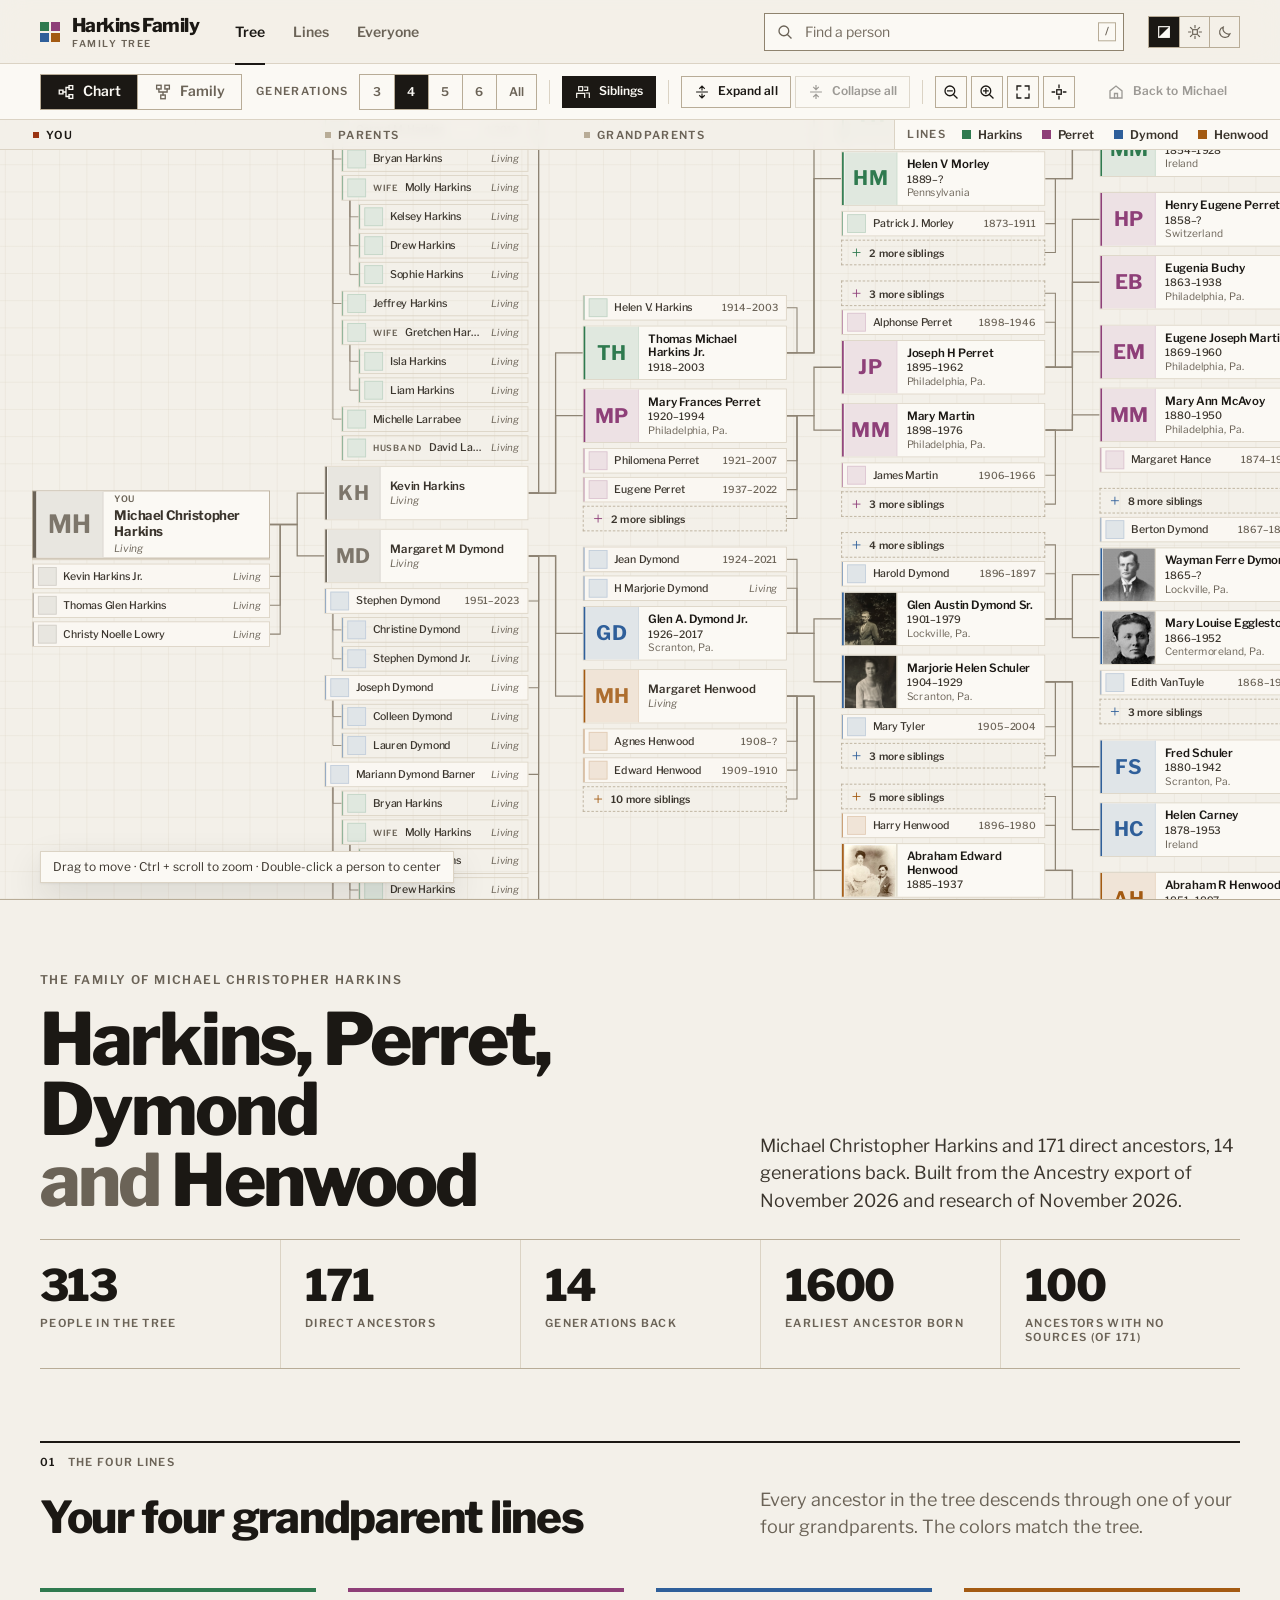
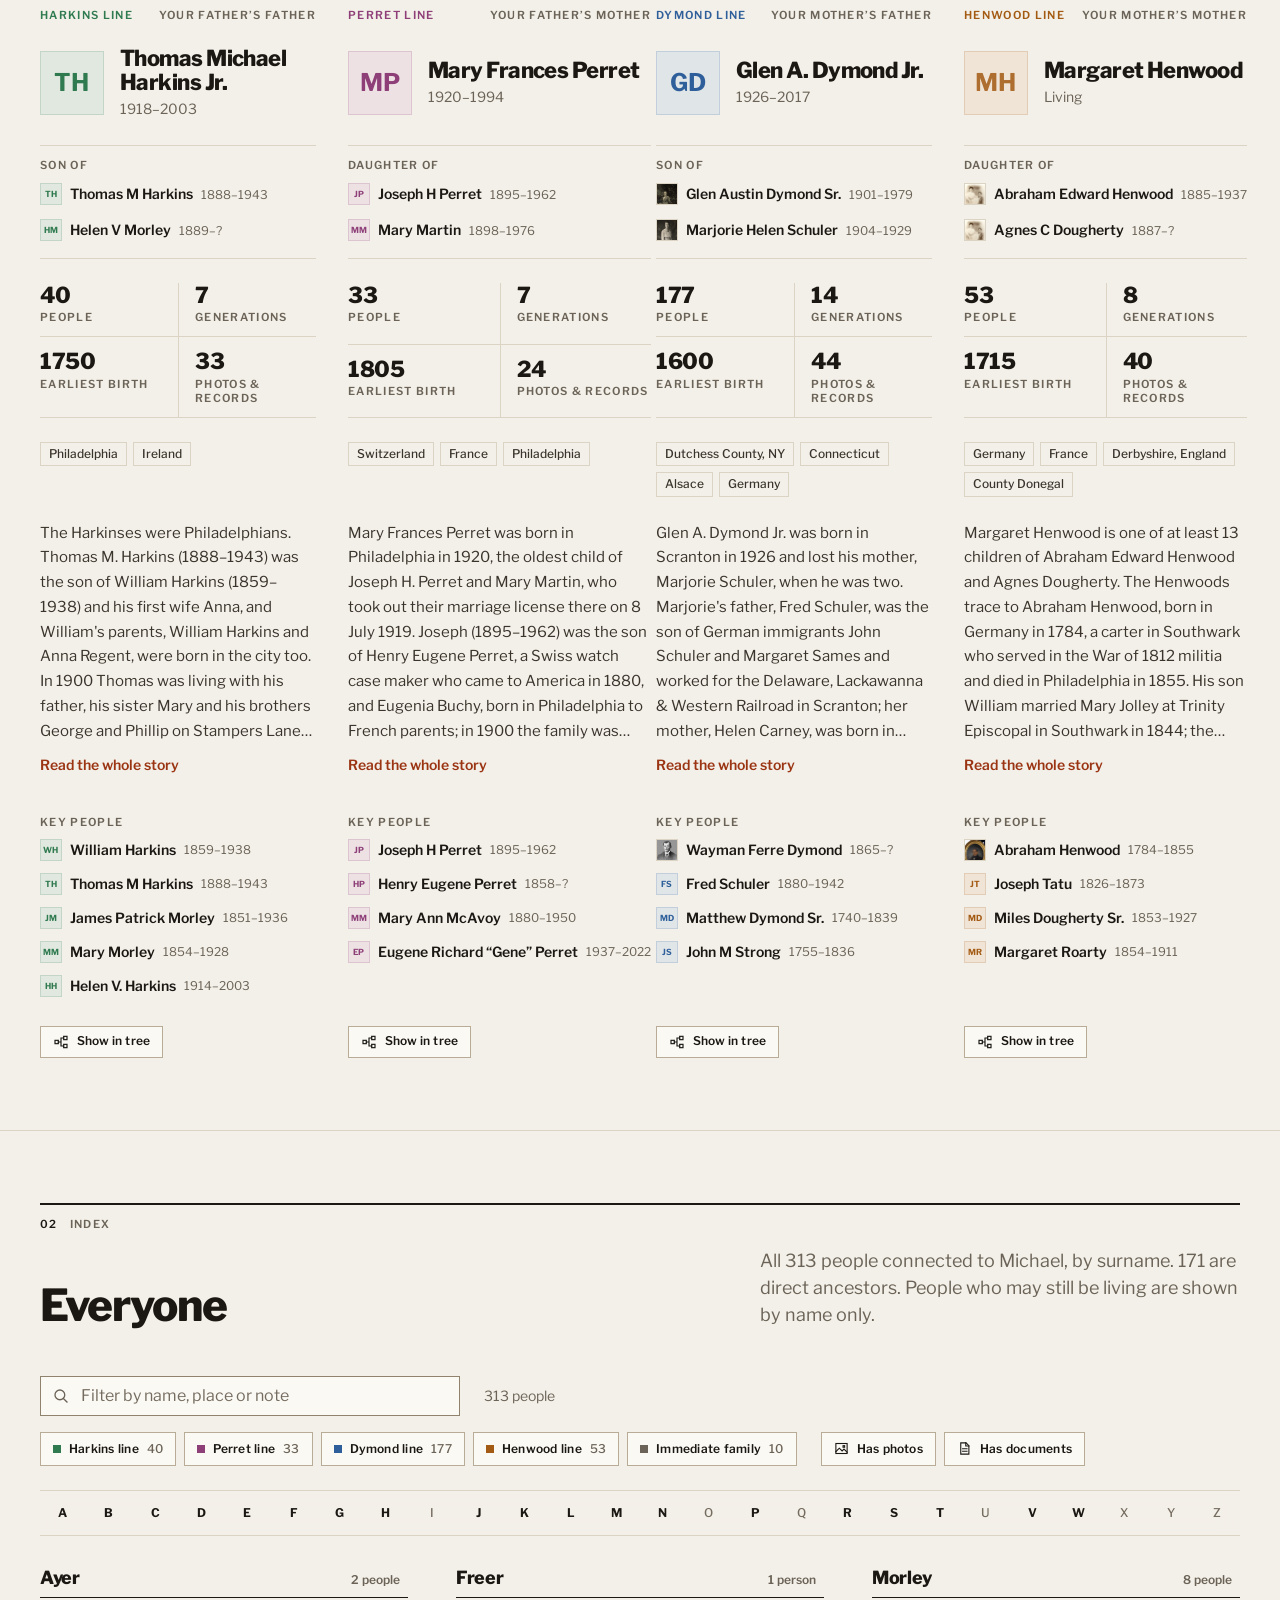
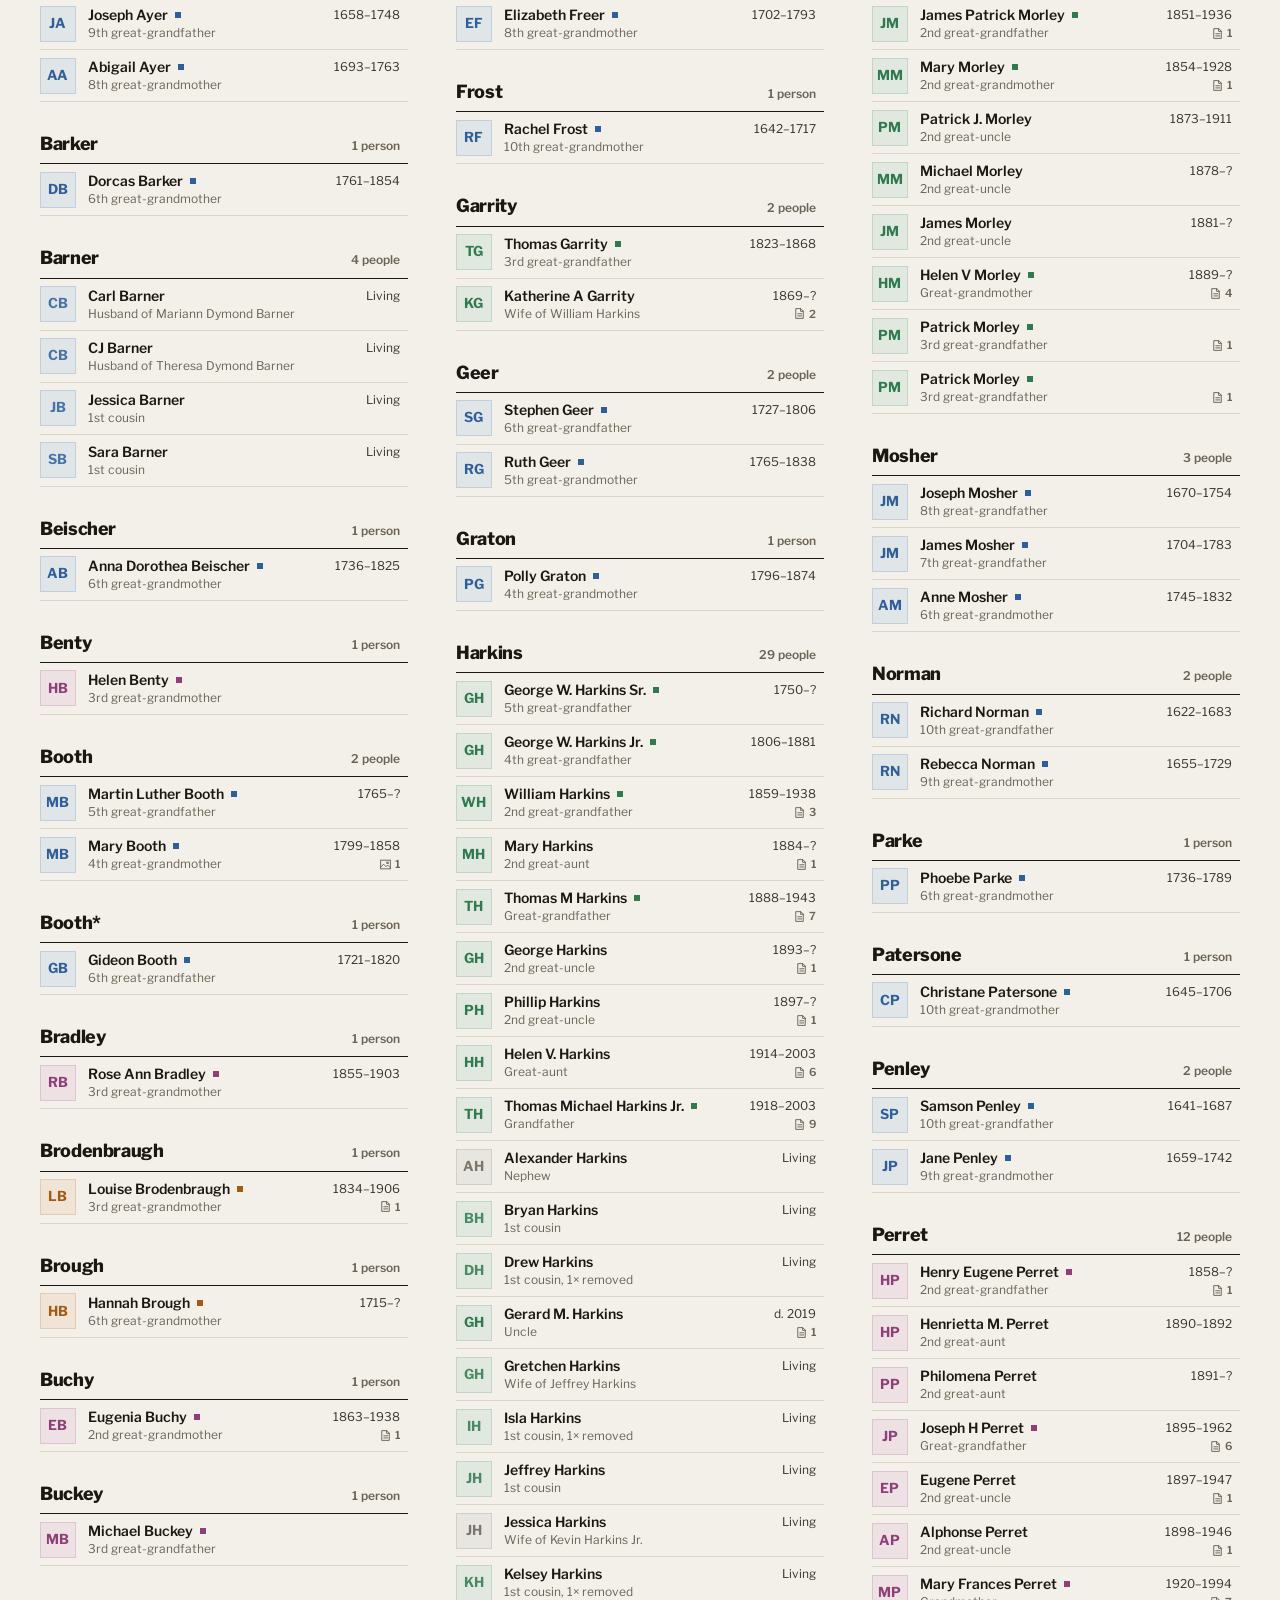
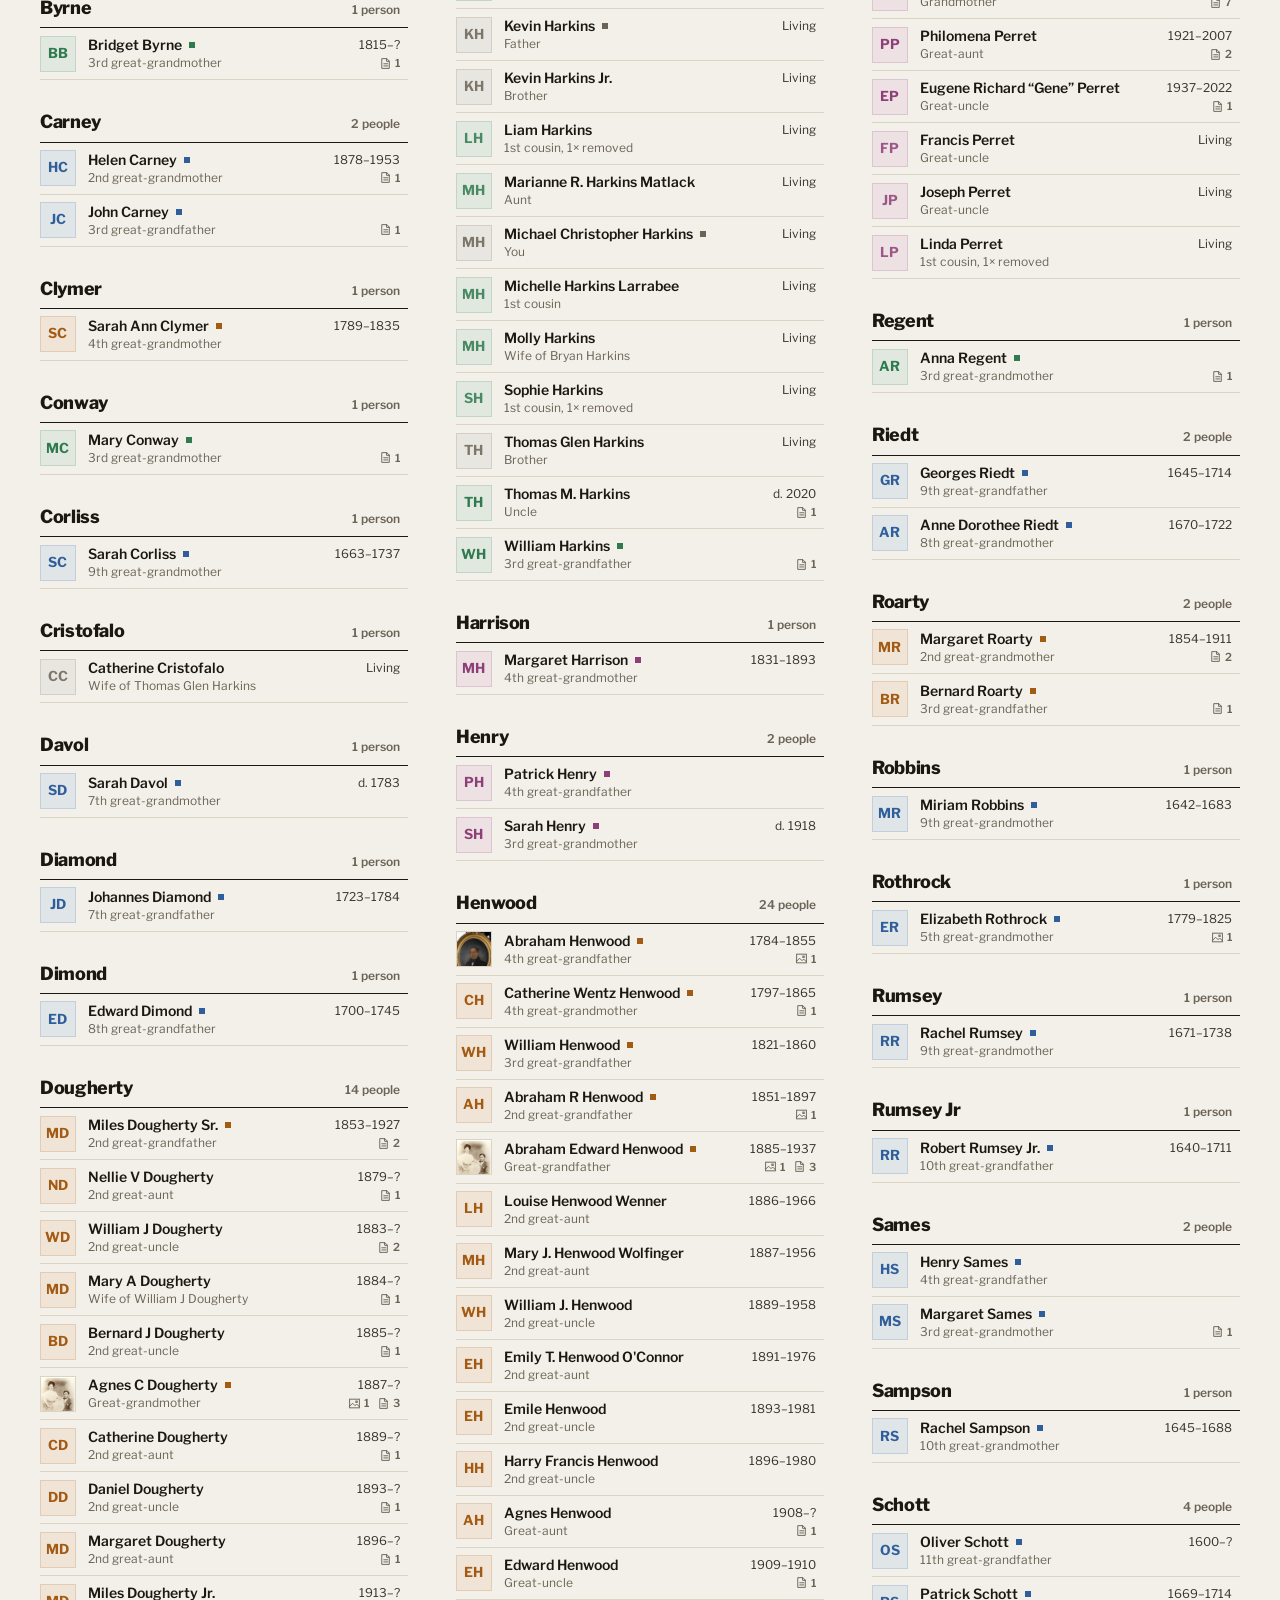
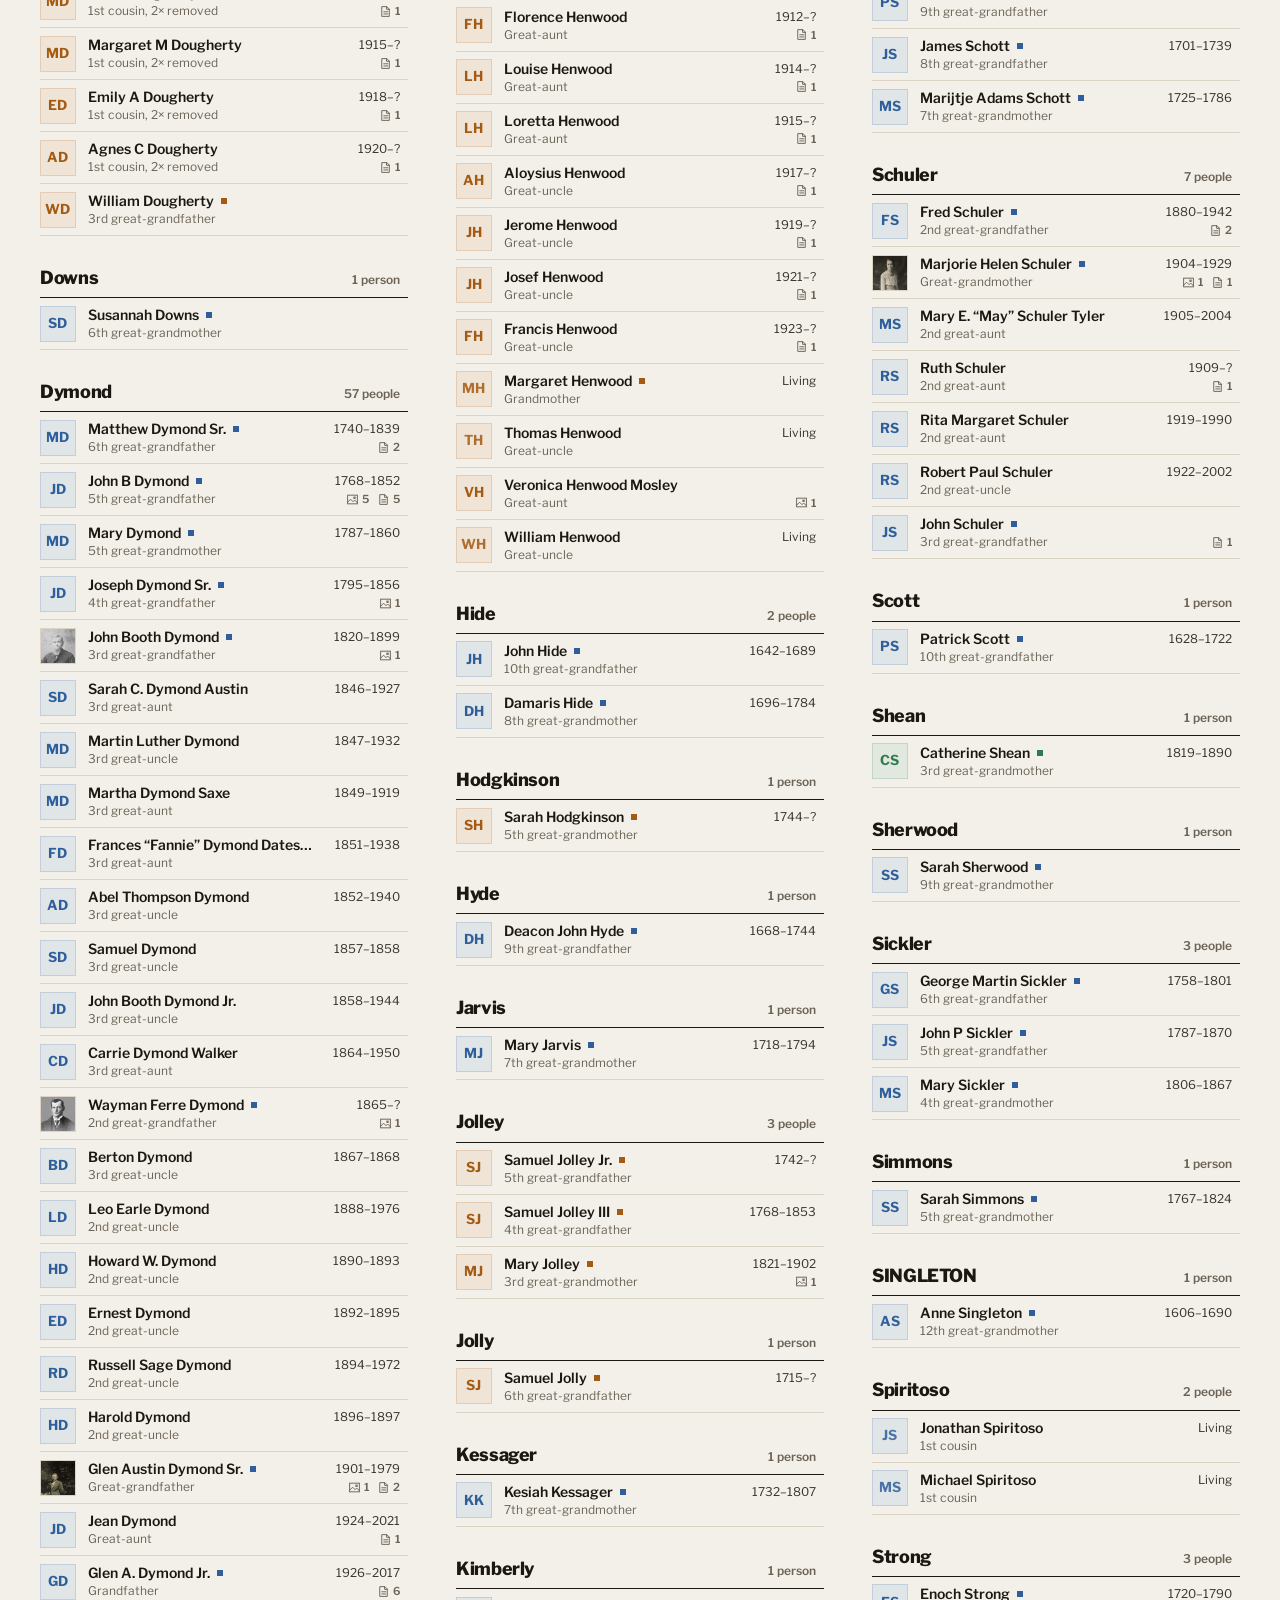
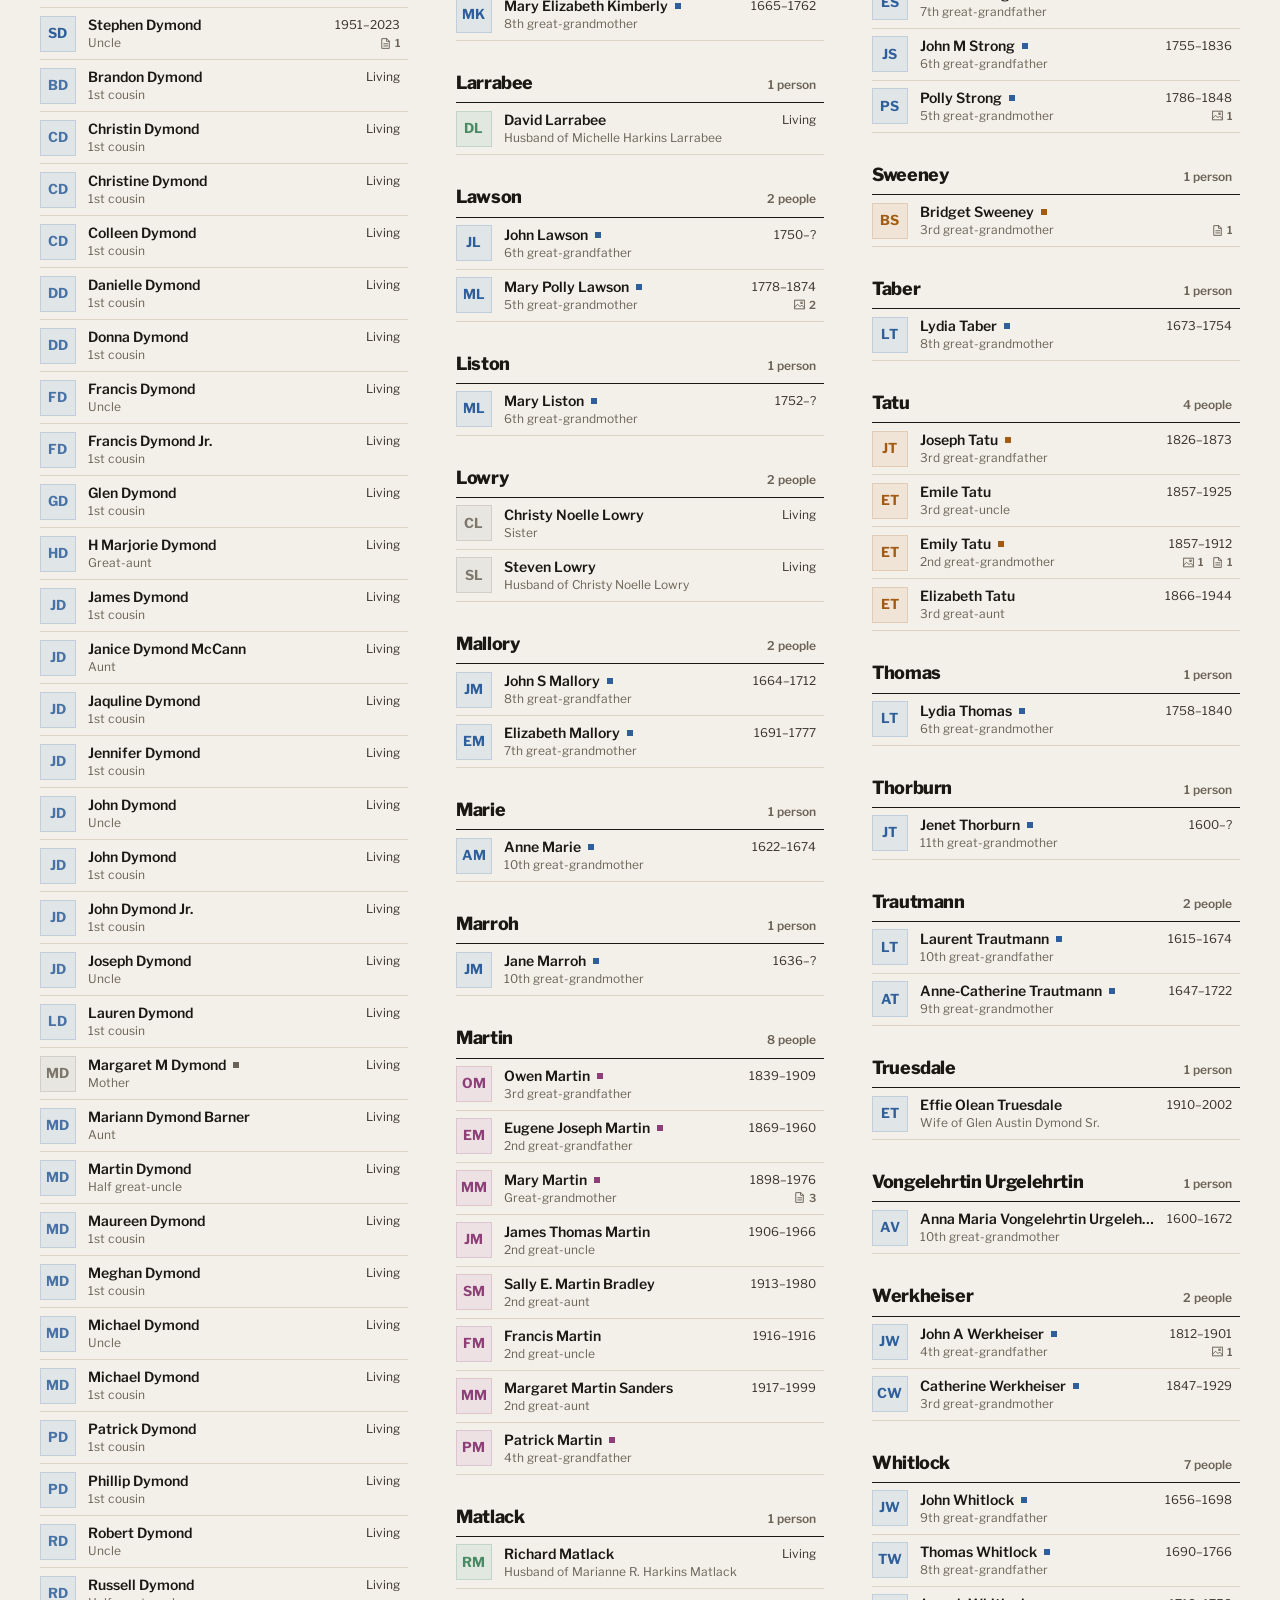
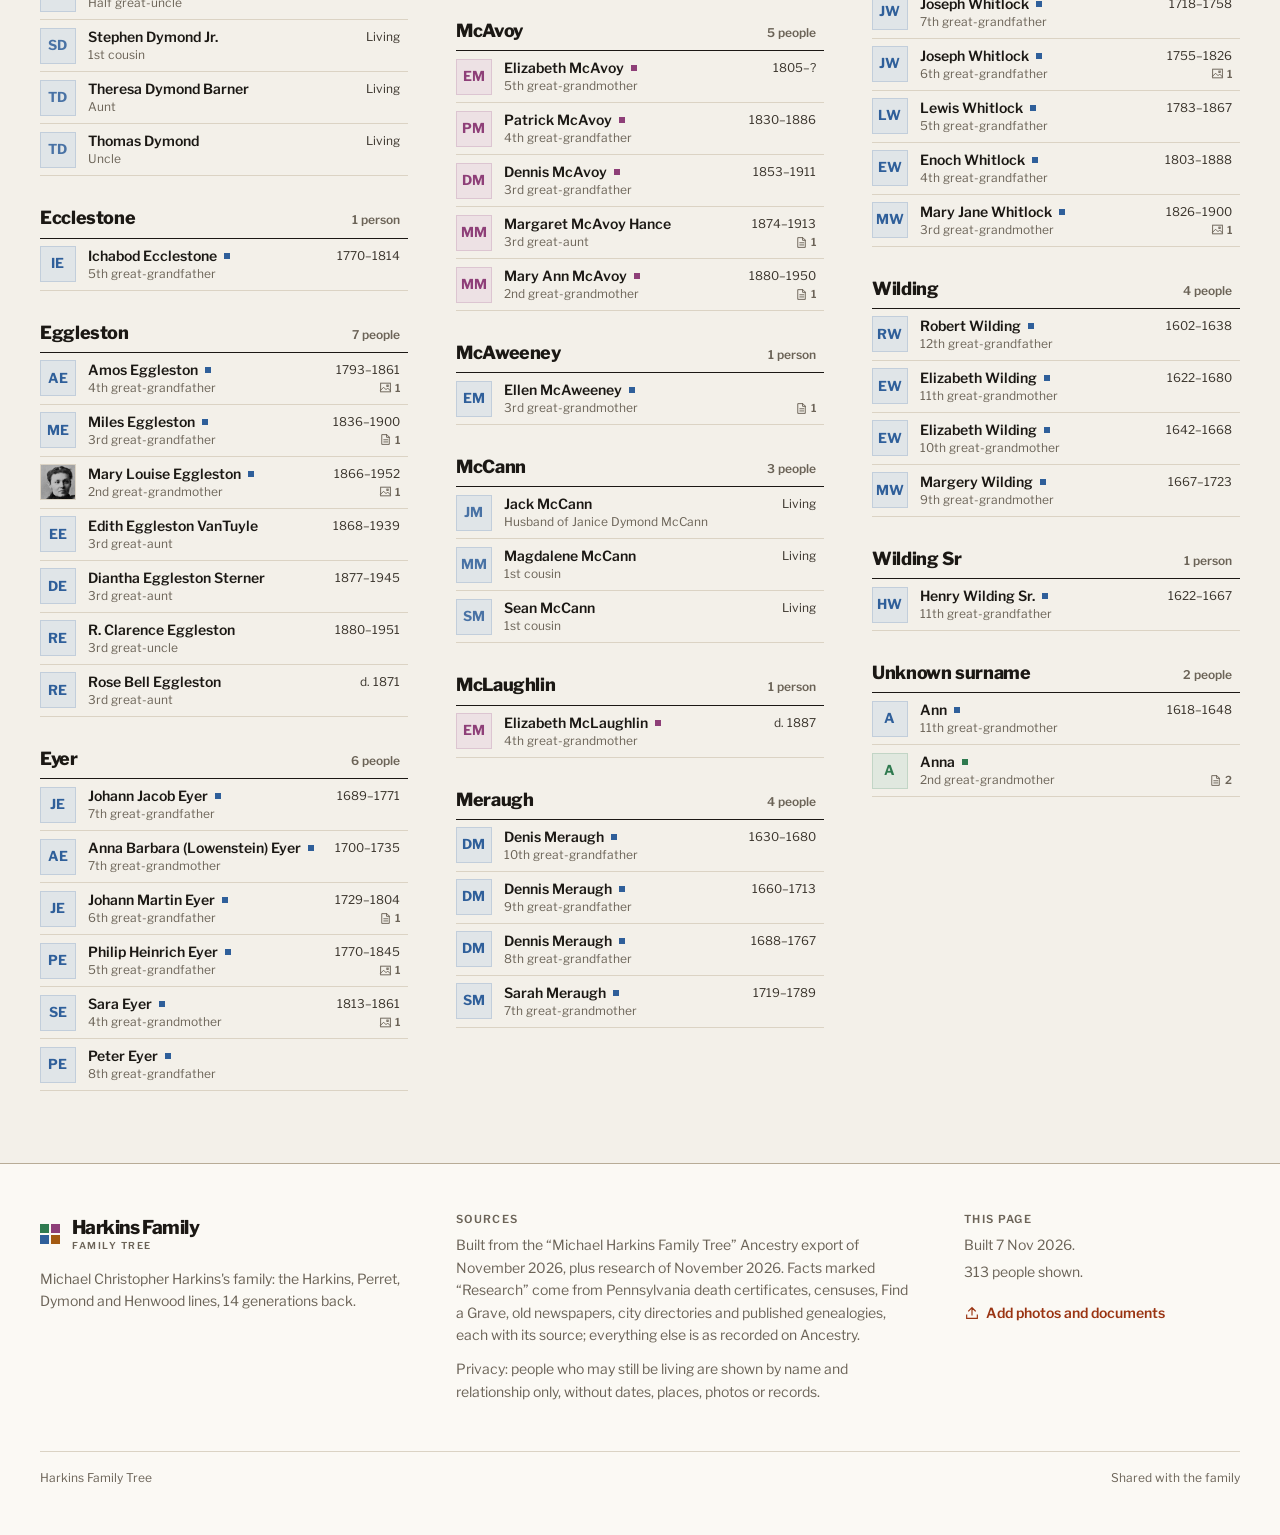
==== docs/index.html @ e28df127 "Call Glen A. Dymond "Jr." rather than "Junior" Mike asked for it; the Ancestry export has "Glen A. D" ====
<!doctype html>
<html lang="en">
<head>
<meta charset="utf-8">
<meta name="viewport" content="width=device-width, initial-scale=1, viewport-fit=cover">
<meta name="robots" content="noindex">
<title>Harkins Family Tree</title>
<meta name="description" content="The Harkins family tree: Michael Christopher Harkins's four grandparent lines, Harkins, Perret, Dymond and Henwood, with photos, records and sources.">
<meta name="theme-color" content="#f3f0e9" media="(prefers-color-scheme: light)">
<meta name="theme-color" content="#11100e" media="(prefers-color-scheme: dark)">
<meta name="color-scheme" content="light dark">
<link rel="icon" href="data:image/svg+xml,%3Csvg xmlns='http://www.w3.org/2000/svg' viewBox='0 0 32 32'%3E%3Crect width='32' height='32' fill='%23f3f0e9'/%3E%3Crect x='5' y='5' width='10' height='10' fill='%232f7a4f'/%3E%3Crect x='17' y='5' width='10' height='10' fill='%238e3f78'/%3E%3Crect x='5' y='17' width='10' height='10' fill='%232f5f9a'/%3E%3Crect x='17' y='17' width='10' height='10' fill='%23a35a12'/%3E%3C/svg%3E">
<link rel="preconnect" href="https://fonts.googleapis.com">
<link rel="preconnect" href="https://fonts.gstatic.com" crossorigin>
<link rel="stylesheet" href="https://fonts.googleapis.com/css2?family=Libre+Franklin:ital,wght@0,400;0,500;0,600;0,700;0,800;1,400&display=swap">
<script>
/* apply the saved theme before first paint, so a forced light or dark theme never flashes */
(function () {
  try {
    var t = localStorage.getItem("hft.theme");
    if (t === "light" || t === "dark") document.documentElement.setAttribute("data-theme", t);
  } catch (e) {}
})();
</script>
<style>/* ==========================================================================
   Harkins Family Tree: design system (site.css)
   Tokens, type, layout, components and the page sections. Module styles live
   in their own files under class prefixes: ch- chart, fv- family view,
   pp- person panel, vw- viewer, ed- editor.
   Breakpoints: phone < 700px, tablet 700-1099px, desktop >= 1100px.
   ========================================================================== */

/* ---------------------------------------------------------------- tokens */
:root {
  /* surfaces and ink */
  --bg: #f3f0e9;
  --surface: #fbf9f4;
  --surface-2: #ebe6db;
  --surface-3: #e2dccf;
  --ink: #1b1814;
  --ink-2: #3a342c;
  --muted: #6b6357;
  --faint: #756c60;              /* 4.5:1 on --bg and --surface: placeholders, "not recorded" text */
  --rule: #dbd3c4;
  --rule-strong: #b8ac97;
  --rule-input: #8f836e;         /* text field borders: 3:1 on --bg and --surface (WCAG 1.4.11) */
  --accent: #9a3412;
  --accent-ink: #ffffff;         /* text on --accent */
  --on-ink: #fbf9f4;             /* text on --ink (primary buttons, pressed chips) */
  --selection: rgba(154, 52, 18, .16);

  /* the four grandparent lines, plus immediate family and unconnected */
  --harkins: #2f7a4f;
  --perret: #8e3f78;
  --dymond: #2f5f9a;
  --henwood: #a35a12;
  --self: #6b6357;
  --none: #7b7266;

  /* status (local fix list, toasts) */
  --error: #b3261e;    --error-bg: #f7e4e0;
  --duplicate: #6f48a8; --duplicate-bg: #ece5f6;
  --check: #85640c;    --check-bg: #f3ead2;
  --ok: #2f7a4f;       --ok-bg: #e2efe6;

  /* floating things */
  --shadow-float: 0 1px 2px rgba(27, 24, 20, .06), 0 14px 36px rgba(27, 24, 20, .12);
  --shadow-bar: 0 1px 0 var(--rule);
  --scrim: rgba(27, 24, 20, .38);
  --viewer-bg: #0c0b0a;          /* the lightbox is near-black in both themes */
  --bar-bg: rgba(243, 240, 233, .92);

  /* type */
  --font: "Libre Franklin", system-ui, -apple-system, "Segoe UI", Roboto, Helvetica, Arial, sans-serif;
  --text-2xs: 11px;
  --text-xs: 12px;
  --text-sm: 14px;
  --text-base: 16px;
  --text-md: 18px;
  --text-lg: 22px;
  --text-xl: 28px;
  --text-2xl: clamp(30px, 4.2vw, 44px);
  --text-3xl: clamp(38px, 6vw, 72px);
  --leading-tight: 1.08;
  --leading-snug: 1.3;
  --leading: 1.6;
  --tracking-tight: -.022em;
  --tracking-caps: .12em;

  /* spacing scale */
  --space-1: 4px;
  --space-2: 8px;
  --space-3: 12px;
  --space-4: 16px;
  --space-5: 24px;
  --space-6: 32px;
  --space-7: 48px;
  --space-8: 72px;

  /* stacking */
  --z-bar: 100;
  --z-panel: 60;     /* docked person panel (inside the tree stage) */
  --z-sheet: 200;    /* phone bottom sheet, phone menus */
  --z-viewer: 300;
  --z-dialog: 400;
  --z-toast: 500;

  /* layout */
  --container: 1360px;
  --gutter: 16px;
  --bar-h: 56px;
  --toolbar-h: 52px;
  --panel-w: 420px;
  --tap: 44px;           /* minimum touch target */
  --control-h: 44px;     /* buttons and inputs (40px from tablet up) */
  --control-h-sm: 44px;
  --safe-b: env(safe-area-inset-bottom, 0px);

  /* motion */
  --ease: cubic-bezier(.2, .7, .2, 1);
  --ease-in-out: cubic-bezier(.6, 0, .25, 1);
  --dur-fast: 120ms;
  --dur: 220ms;
  --dur-slow: 380ms;

  color-scheme: light;
}

@media (prefers-color-scheme: dark) {
  :root:not([data-theme="light"]) {
    --bg: #11100e;
    --surface: #1a1815;
    --surface-2: #25221e;
    --surface-3: #2e2a25;
    --ink: #f2ede3;
    --ink-2: #d9d2c5;
    --muted: #a69d8f;
    --faint: #8a8174;
    --rule: #322e28;
    --rule-strong: #4c463d;
    --rule-input: #736b5f;
    --accent: #e58e62;
    --accent-ink: #1b1309;
    --on-ink: #11100e;
    --selection: rgba(229, 142, 98, .22);
    --harkins: #7cc69a;
    --perret: #db96c8;
    --dymond: #8db8ec;
    --henwood: #eaa964;
    --self: #a69d8f;
    --none: #918879;
    --error: #f28a80;    --error-bg: #3a1f1c;
    --duplicate: #bca0ea; --duplicate-bg: #2c2438;
    --check: #ddbf5e;    --check-bg: #332b16;
    --ok: #7cc69a;       --ok-bg: #1d2e23;
    --shadow-float: 0 1px 2px rgba(0, 0, 0, .4), 0 16px 40px rgba(0, 0, 0, .45);
    --scrim: rgba(0, 0, 0, .55);
    --bar-bg: rgba(17, 16, 14, .9);
    color-scheme: dark;
  }
}
:root[data-theme="dark"] {
  --bg: #11100e;
  --surface: #1a1815;
  --surface-2: #25221e;
  --surface-3: #2e2a25;
  --ink: #f2ede3;
  --ink-2: #d9d2c5;
  --muted: #a69d8f;
  --faint: #8a8174;
  --rule: #322e28;
  --rule-strong: #4c463d;
  --rule-input: #736b5f;
  --accent: #e58e62;
  --accent-ink: #1b1309;
  --on-ink: #11100e;
  --selection: rgba(229, 142, 98, .22);
  --harkins: #7cc69a;
  --perret: #db96c8;
  --dymond: #8db8ec;
  --henwood: #eaa964;
  --self: #a69d8f;
  --none: #918879;
  --error: #f28a80;    --error-bg: #3a1f1c;
  --duplicate: #bca0ea; --duplicate-bg: #2c2438;
  --check: #ddbf5e;    --check-bg: #332b16;
  --ok: #7cc69a;       --ok-bg: #1d2e23;
  --shadow-float: 0 1px 2px rgba(0, 0, 0, .4), 0 16px 40px rgba(0, 0, 0, .45);
  --scrim: rgba(0, 0, 0, .55);
  --bar-bg: rgba(17, 16, 14, .9);
  color-scheme: dark;
}

/* tablet and up: roomier gutters and denser controls */
@media (min-width: 700px) {
  :root { --gutter: 24px; --bar-h: 60px; --control-h: 40px; --control-h-sm: 32px; }
}
@media (min-width: 1100px) {
  :root { --gutter: 40px; --bar-h: 64px; --toolbar-h: 56px; }
}

/* ---------------------------------------------------------------- base */
/* square corners everywhere: Mike's rule, enforced */
*, *::before, *::after { border-radius: 0 !important; box-sizing: border-box; }

html {
  -webkit-text-size-adjust: 100%;
  text-size-adjust: 100%;
  scroll-padding-top: calc(var(--bar-h) + var(--space-4));
  background: var(--bg);
}
@media (prefers-reduced-motion: no-preference) {
  html { scroll-behavior: smooth; }
}
body {
  margin: 0;
  min-height: 100vh;
  background: var(--bg);
  color: var(--ink);
  font-family: var(--font);
  font-size: var(--text-base);
  line-height: var(--leading);
  font-weight: 400;
  font-feature-settings: "kern" 1;
  -webkit-font-smoothing: antialiased;
  -moz-osx-font-smoothing: grayscale;
  overflow-x: hidden;
  overflow-x: clip;
}
::selection { background: var(--selection); }
h1, h2, h3, h4, h5, h6 {
  margin: 0;
  font-family: var(--font);
  font-weight: 800;
  line-height: var(--leading-tight);
  letter-spacing: var(--tracking-tight);
  text-wrap: balance;
}
p { margin: 0; text-wrap: pretty; }
img, svg, video, canvas { display: block; max-width: 100%; }
button, input, select, textarea { font: inherit; color: inherit; letter-spacing: inherit; }
button { cursor: pointer; background: none; border: 0; padding: 0; text-align: inherit; }
button:disabled { cursor: default; }
a { color: inherit; text-decoration-thickness: 1px; text-underline-offset: .18em; }
[hidden] { display: none !important; }
ol, ul { margin: 0; padding: 0; }
.num, .tabular { font-variant-numeric: tabular-nums; }

/* focus: a 2px square accent outline, only for keyboard users */
:focus { outline: none; }
:focus-visible { outline: 2px solid var(--accent); outline-offset: 2px; }
.skip-link {
  position: fixed; left: var(--space-3); top: var(--space-3); z-index: var(--z-toast);
  padding: var(--space-2) var(--space-4); background: var(--ink); color: var(--on-ink);
  font-weight: 600; font-size: var(--text-sm); text-decoration: none;
  transform: translateY(-160%);
}
.skip-link:focus-visible { transform: none; }
.sr-only {
  position: absolute !important; width: 1px; height: 1px; padding: 0; margin: -1px;
  overflow: hidden; clip: rect(0 0 0 0); white-space: nowrap; border: 0;
}
.noscript { padding: var(--space-6) var(--gutter); font-size: var(--text-md); }

/* ---------------------------------------------------------------- layout */
.container {
  width: 100%;
  max-width: calc(var(--container) + 2 * var(--gutter));
  margin-inline: auto;
  padding-inline: max(var(--gutter), env(safe-area-inset-left, 0px)) max(var(--gutter), env(safe-area-inset-right, 0px));
}
.muted { color: var(--muted); }
.stack > * + * { margin-top: var(--space-3); }

/* tracked caps label: section kickers, field labels, kinds */
.label {
  font-size: var(--text-2xs);
  font-weight: 600;
  letter-spacing: var(--tracking-caps);
  text-transform: uppercase;
  line-height: 1.3;
  color: var(--muted);
}
.label-lg { font-size: var(--text-xs); }
/* a small square marker in a line color: <span class="marker" style="--lc: var(--harkins)"> */
.marker {
  display: inline-block; flex: none;
  width: 8px; height: 8px;
  background: var(--lc, var(--none));
}
.marker-lg { width: 10px; height: 10px; }

/* hairlines */
.rule { border: 0; border-top: 1px solid var(--rule); margin: 0; }
.rule-strong { border: 0; border-top: 1px solid var(--rule-strong); margin: 0; }
.rule-ink { border: 0; border-top: 2px solid var(--ink); margin: 0; }

/* icons from icon(): 24px grid, stroke currentColor */
.icon { flex: none; width: var(--icon-size, 20px); height: var(--icon-size, 20px); }

/* ---------------------------------------------------------------- buttons */
.btn {
  --btn-bg: var(--surface);
  --btn-fg: var(--ink);
  --btn-bd: var(--rule-strong);
  display: inline-flex; align-items: center; justify-content: center; gap: var(--space-2);
  min-height: var(--control-h);
  padding: 0 var(--space-4);
  border: 1px solid var(--btn-bd);
  background: var(--btn-bg);
  color: var(--btn-fg);
  font-size: var(--text-sm);
  font-weight: 600;
  line-height: 1.2;
  letter-spacing: .005em;
  text-decoration: none;
  white-space: nowrap;
  user-select: none;
  -webkit-tap-highlight-color: transparent;
  transition: background-color var(--dur-fast) var(--ease), border-color var(--dur-fast) var(--ease), color var(--dur-fast) var(--ease);
}
.btn .icon { --icon-size: 18px; }
.btn:hover:not(:disabled) { --btn-bg: var(--surface-2); --btn-bd: var(--ink); }
.btn:active:not(:disabled) { --btn-bg: var(--surface-3); }
.btn:disabled, .btn[aria-disabled="true"] { opacity: .42; }
.btn-primary { --btn-bg: var(--ink); --btn-fg: var(--on-ink); --btn-bd: var(--ink); }
.btn-primary:hover:not(:disabled) { --btn-bg: var(--ink-2); --btn-bd: var(--ink-2); }
.btn-primary:active:not(:disabled) { --btn-bg: var(--ink); }
.btn-accent { --btn-bg: var(--accent); --btn-fg: var(--accent-ink); --btn-bd: var(--accent); }
.btn-accent:hover:not(:disabled) { --btn-bg: var(--accent); --btn-bd: var(--ink); }
.btn-secondary { /* the default look, named for clarity */ }
.btn-ghost { --btn-bg: transparent; --btn-bd: transparent; }
.btn-ghost:hover:not(:disabled) { --btn-bg: var(--surface-2); --btn-bd: transparent; }
.btn-sm { min-height: var(--control-h-sm); padding: 0 var(--space-3); font-size: var(--text-xs); }
.btn-icon {
  width: var(--tap); min-width: var(--tap); min-height: var(--tap); padding: 0;
}
@media (min-width: 700px) {
  .btn-icon { width: var(--control-h); min-width: var(--control-h); min-height: var(--control-h); }
  .btn-icon.btn-sm { width: var(--control-h-sm); min-width: var(--control-h-sm); min-height: var(--control-h-sm); }
}
.btn-block { width: 100%; }
/* a text link styled as a quiet action: "Show in tree ->" */
.link {
  display: inline-flex; align-items: center; gap: 6px;
  color: var(--accent); font-weight: 600; font-size: var(--text-sm);
  text-decoration: none; background: none; border: 0; padding: 0;
  min-height: 28px;
}
.link .icon { --icon-size: 16px; transition: transform var(--dur) var(--ease); }
.link:hover { text-decoration: underline; }
.link:hover .icon-chevron-right { transform: translateX(3px); }

/* ---------------------------------------------------------------- inputs */
.input {
  width: 100%;
  min-height: var(--control-h);
  padding: 0 var(--space-3);
  border: 1px solid var(--rule-input);
  background: var(--surface);
  color: var(--ink);
  font-size: var(--text-base);  /* 16px stops iOS zooming on focus */
  line-height: 1.3;
  appearance: none;
  -webkit-appearance: none;
  transition: border-color var(--dur-fast) var(--ease), background-color var(--dur-fast) var(--ease);
}
.input::placeholder { color: var(--faint); opacity: 1; }
.input:hover { border-color: var(--muted); }
.input:focus { border-color: var(--ink); }
.input:focus-visible { outline: 2px solid var(--accent); outline-offset: 0; }
textarea.input { min-height: 96px; padding: var(--space-2) var(--space-3); resize: vertical; line-height: var(--leading); }
select.input {
  padding-right: 36px;
  background-image: linear-gradient(45deg, transparent 50%, var(--muted) 50%), linear-gradient(-45deg, transparent 50%, var(--muted) 50%);
  background-position: calc(100% - 18px) 50%, calc(100% - 13px) 50%;
  background-size: 5px 5px; background-repeat: no-repeat;
}
input[type="search"]::-webkit-search-cancel-button,
input[type="search"]::-webkit-search-decoration { -webkit-appearance: none; appearance: none; }
.field { display: grid; gap: 6px; }
.field > .label { color: var(--ink-2); }
.check { display: inline-flex; align-items: center; gap: var(--space-2); min-height: var(--tap); font-size: var(--text-sm); cursor: pointer; }
.check input { width: 18px; height: 18px; margin: 0; accent-color: var(--ink); }
/* an input with a leading icon: <label class="input-icon"><svg class="icon"/><input class="input"></label> */
.input-icon { position: relative; display: block; }
.input-icon > .icon { position: absolute; left: 12px; top: 50%; transform: translateY(-50%); color: var(--muted); pointer-events: none; --icon-size: 18px; }
.input-icon > .input { padding-left: 40px; }

/* ---------------------------------------------------------------- chips */
.chips { display: flex; flex-wrap: wrap; gap: var(--space-2); }
.chip {
  display: inline-flex; align-items: center; gap: var(--space-2);
  min-height: 34px;
  padding: 0 var(--space-3);
  border: 1px solid var(--rule-strong);
  background: var(--surface);
  color: var(--ink);
  font-size: var(--text-xs);
  font-weight: 600;
  letter-spacing: .02em;
  line-height: 1.2;
  white-space: nowrap;
  -webkit-tap-highlight-color: transparent;
  transition: background-color var(--dur-fast) var(--ease), border-color var(--dur-fast) var(--ease), color var(--dur-fast) var(--ease);
}
.chip .icon { --icon-size: 15px; }
.chip .chip-count { color: var(--muted); font-weight: 500; font-variant-numeric: tabular-nums; }
.chip:hover { border-color: var(--ink); }
.chip[aria-pressed="true"] { background: var(--ink); border-color: var(--ink); color: var(--on-ink); }
.chip[aria-pressed="true"] .chip-count { color: inherit; opacity: .7; }
.chip[aria-pressed="true"] .marker { box-shadow: 0 0 0 1px var(--on-ink); }
@media (max-width: 699px) {
  .chip { min-height: var(--tap); padding: 0 14px; font-size: 13px; }
}
/* a static tag: origins, kinds */
.tag {
  display: inline-flex; align-items: center; gap: 6px;
  padding: 3px 8px;
  border: 1px solid var(--rule);
  background: transparent;
  color: var(--ink-2);
  font-size: var(--text-xs);
  font-weight: 500;
  line-height: 1.35;
}

/* ---------------------------------------------------------------- segmented control */
.seg {
  display: inline-flex; flex: none;
  border: 1px solid var(--rule-strong);
  background: var(--surface);
}
.seg > button {
  display: inline-flex; align-items: center; justify-content: center; gap: var(--space-2);
  min-height: calc(var(--control-h) - 2px);
  padding: 0 var(--space-4);
  font-size: var(--text-sm); font-weight: 600;
  color: var(--muted);
  -webkit-tap-highlight-color: transparent;
  transition: background-color var(--dur-fast) var(--ease), color var(--dur-fast) var(--ease);
}
.seg > button + button { border-left: 1px solid var(--rule-strong); }
.seg > button .icon { --icon-size: 18px; }
.seg > button:hover { color: var(--ink); background: var(--surface-2); }
.seg > button[aria-pressed="true"] { background: var(--ink); color: var(--on-ink); }
.seg > button:focus-visible { outline-offset: -2px; position: relative; z-index: 1; }
.seg-icons > button { width: calc(var(--control-h) - 2px); padding: 0; }
.seg-sm > button { min-height: calc(var(--control-h-sm) - 2px); padding: 0 var(--space-3); font-size: var(--text-xs); }
.seg-sm.seg-icons > button { width: calc(var(--control-h-sm) - 2px); padding: 0; }
@media (max-width: 699px) {
  .seg > button { min-height: var(--tap); }
  .seg-icons > button, .seg-sm.seg-icons > button { width: var(--tap); }
}

/* ---------------------------------------------------------------- avatars */
/* avatar(p, {size}) -> <span class="avatar is-photo|is-mono" style="--av: 40px; --lc: ..."> */
.avatar {
  --av: 40px;
  position: relative;
  display: inline-grid; place-items: center; flex: none;
  width: var(--av); height: var(--av);
  overflow: hidden;
  background: var(--surface-2);
  border: 1px solid var(--rule);
  vertical-align: middle;
}
.avatar.is-photo { background: var(--surface-3); }
.avatar.is-photo img {
  width: 100%; height: 100%;
  object-fit: cover;
  filter: saturate(.92) contrast(1.02);
}
/* the monogram: the line color at low opacity, initials in the line color */
.avatar.is-mono {
  background: color-mix(in srgb, var(--lc, var(--none)) 13%, var(--surface));
  border-color: color-mix(in srgb, var(--lc, var(--none)) 28%, var(--surface));
  color: var(--lc, var(--none));
}
.avatar-initials {
  font-weight: 700;
  font-size: calc(var(--av) * .38);
  letter-spacing: .02em;
  line-height: 1;
  user-select: none;
  font-variant-numeric: lining-nums;
}
.avatar.is-living .avatar-initials { opacity: .85; }
.avatar-xs { --av: 22px; }
.avatar-sm { --av: 32px; }
.avatar-md { --av: 48px; }
.avatar-lg { --av: 64px; }
.avatar-xl { --av: 96px; }
.avatar-xs .avatar-initials { font-size: 9px; letter-spacing: 0; }

/* ---------------------------------------------------------------- top bar */
.topbar {
  position: sticky; top: 0; z-index: var(--z-bar);
  height: calc(var(--bar-h) + env(safe-area-inset-top, 0px));
  padding-top: env(safe-area-inset-top, 0px);
  background: var(--bar-bg);
  -webkit-backdrop-filter: saturate(1.4) blur(14px);
  backdrop-filter: saturate(1.4) blur(14px);
  border-bottom: 1px solid var(--rule);
}
/* full-bleed, with the tree toolbar's gutters, so the two stacked bars share their edges at any width */
.topbar-inner {
  height: var(--bar-h);
  display: flex; align-items: center; gap: var(--space-5);
  padding-inline: max(var(--gutter), env(safe-area-inset-left, 0px)) max(var(--gutter), env(safe-area-inset-right, 0px));
}
.wordmark {
  display: inline-flex; align-items: center; gap: 12px; flex: none;
  min-height: var(--tap);
  color: var(--ink); text-decoration: none;
}
/* the mark: four squares in the four line colors */
.wordmark-mark {
  display: grid; grid-template-columns: 9px 9px; grid-template-rows: 9px 9px; gap: 2px; flex: none;
}
.wordmark-mark > span { background: var(--lc); }
.wordmark-text { display: flex; flex-direction: column; line-height: 1; }
.wordmark-name {
  font-size: 19px; font-weight: 800; letter-spacing: -.03em; line-height: 1;
}
.wordmark-sub {
  margin-top: 4px;
  font-size: 9.5px; font-weight: 600; letter-spacing: .16em; text-transform: uppercase; color: var(--muted);
}
.topnav { display: flex; align-items: stretch; gap: var(--space-1); height: 100%; }
.topnav a {
  position: relative;
  display: inline-flex; align-items: center;
  padding: 0 var(--space-3);
  color: var(--muted);
  font-size: var(--text-sm); font-weight: 600;
  text-decoration: none;
  white-space: nowrap;
  transition: color var(--dur-fast) var(--ease);
}
.topnav a:hover { color: var(--ink); }
.topnav a[aria-current="true"] { color: var(--ink); }
.topnav a::after {
  content: ""; position: absolute; left: var(--space-3); right: var(--space-3); bottom: -1px; height: 2px;
  background: var(--ink); transform: scaleX(0); transform-origin: left; transition: transform var(--dur) var(--ease);
}
.topnav a[aria-current="true"]::after { transform: scaleX(1); }
.topnav .nav-count {
  margin-left: 6px; padding: 1px 5px; font-size: 10px; font-weight: 700; line-height: 1.3;
  background: var(--error); color: var(--surface); font-variant-numeric: tabular-nums;
}
.topbar-search { position: relative; flex: 1 1 auto; max-width: 360px; margin-left: auto; }
.topbar-search .input { min-height: 38px; background: var(--surface); font-size: var(--text-sm); }
.topbar-search .kbd {
  position: absolute; right: 8px; top: 50%; transform: translateY(-50%);
  padding: 1px 6px; border: 1px solid var(--rule-strong); color: var(--muted);
  font-size: 11px; font-weight: 600; line-height: 1.4; pointer-events: none;
}
.topbar-search .input:focus ~ .kbd, .topbar-search .input:not(:placeholder-shown) ~ .kbd { display: none; }
.topbar-actions { display: flex; align-items: center; gap: var(--space-2); flex: none; }
.topbar-phone { display: none; }

/* theme toggle: auto / light / dark */
.theme-toggle { background: transparent; }

/* phones: wordmark, search button, menu button */
@media (max-width: 699px) {
  .topbar-inner { gap: var(--space-2); }
  .topnav, .topbar-search, .topbar-actions .theme-toggle { display: none; }
  .topbar-phone { display: flex; align-items: center; gap: 0; margin-left: auto; margin-right: -10px; }
  .wordmark-name { font-size: 18px; }
}
/* tablet: tighter nav */
@media (min-width: 700px) and (max-width: 1099px) {
  .topbar-inner { gap: var(--space-3); }
  .wordmark-sub { display: none; }
  .topnav a { padding: 0 10px; }
  .topnav a::after { left: 10px; right: 10px; }
  .topbar-search { max-width: 240px; }
}
/* the narrowest tablet widths: tighter still, so the local page's extra "To fix" link leaves room for search */
@media (min-width: 700px) and (max-width: 759px) {
  .topbar-inner { gap: var(--space-2); }
  .topnav a { padding: 0 8px; }
  .topnav a::after { left: 8px; right: 8px; }
}
@media (min-width: 700px) and (max-width: 859px) {
  .topbar-search { display: none; }
  .topbar-actions { margin-left: auto; }
  .topbar-phone { display: flex; margin-right: -8px; }
  .topbar-phone [data-action="menu"] { display: none; }
}

/* phone menu: a full-width drop panel under the bar */
.menu-panel {
  position: fixed; left: 0; right: 0; top: calc(var(--bar-h) + env(safe-area-inset-top, 0px));
  z-index: var(--z-sheet);
  max-height: calc(100dvh - var(--bar-h));
  overflow-y: auto;
  background: var(--surface);
  border-bottom: 1px solid var(--rule-strong);
  box-shadow: var(--shadow-float);
  padding: var(--space-2) 0 calc(var(--space-5) + var(--safe-b));
  animation: drop-in var(--dur) var(--ease);
}
.menu-panel nav a {
  display: flex; align-items: center; justify-content: space-between;
  min-height: 56px;
  padding: 0 var(--gutter);
  border-bottom: 1px solid var(--rule);
  font-size: var(--text-md); font-weight: 700; letter-spacing: -.01em;
  text-decoration: none;
}
.menu-panel nav a .icon { color: var(--muted); }
.menu-panel .menu-theme { display: flex; align-items: center; justify-content: space-between; gap: var(--space-4); padding: var(--space-4) var(--gutter) 0; }
.scrim {
  position: fixed; inset: 0; z-index: calc(var(--z-sheet) - 1);
  background: var(--scrim);
  animation: fade-in var(--dur) var(--ease);
}
.scrim.is-under-bar { top: calc(var(--bar-h) + env(safe-area-inset-top, 0px)); }

/* ---------------------------------------------------------------- search typeahead */
.typeahead {
  position: absolute; left: 0; right: 0; top: calc(100% + 6px);
  z-index: 2;
  min-width: 340px;
  max-height: min(70vh, 520px);
  overflow-y: auto;
  background: var(--surface);
  border: 1px solid var(--rule-strong);
  box-shadow: var(--shadow-float);
  padding: var(--space-1) 0;
}
.typeahead-head {
  display: flex; justify-content: space-between; padding: var(--space-2) var(--space-3) var(--space-1);
}
.typeahead-item {
  display: grid; grid-template-columns: auto minmax(0, 1fr) auto; align-items: center; gap: var(--space-3);
  min-height: 52px;
  padding: 6px var(--space-3);
  cursor: pointer;
  border-left: 3px solid transparent;
}
.typeahead-item .ta-name { font-size: var(--text-sm); font-weight: 600; line-height: 1.25; overflow: hidden; text-overflow: ellipsis; white-space: nowrap; }
.typeahead-item .ta-name mark { background: none; color: inherit; text-decoration: underline; text-decoration-color: var(--accent); text-decoration-thickness: 2px; text-underline-offset: 3px; }
.typeahead-item .ta-rel { font-size: var(--text-xs); color: var(--muted); line-height: 1.3; overflow: hidden; text-overflow: ellipsis; white-space: nowrap; }
.typeahead-item .ta-hit { font-size: var(--text-xs); color: var(--muted); line-height: 1.35; display: -webkit-box; -webkit-line-clamp: 2; -webkit-box-orient: vertical; overflow: hidden; overflow-wrap: anywhere; }
.typeahead-item .ta-hit-label { color: var(--ink); font-weight: 600; }
.typeahead-item .ta-hit mark { background: none; color: var(--ink); text-decoration: underline; text-decoration-color: var(--accent); text-decoration-thickness: 2px; text-underline-offset: 2px; }
.typeahead-item .ta-years { font-size: var(--text-xs); color: var(--muted); font-variant-numeric: tabular-nums; white-space: nowrap; }
.typeahead-item[aria-selected="true"] { background: var(--surface-2); border-left-color: var(--accent); }
.typeahead-empty { padding: var(--space-4) var(--space-3); color: var(--muted); font-size: var(--text-sm); }
/* the last row when more people match: "Show all 35 in Everyone" */
.typeahead-more { color: var(--accent); border-top: 1px solid var(--rule); }
.typeahead-more .ta-name { color: var(--accent); }
.ta-more-icon { display: grid; place-items: center; width: 36px; height: 36px; border: 1px solid var(--rule); color: var(--accent); }

/* phone search: full-width sheet under the bar */
.search-sheet {
  position: fixed; left: 0; right: 0; top: 0;
  z-index: var(--z-sheet);
  height: 100dvh;
  display: flex; flex-direction: column;
  background: var(--bg);
  padding-top: env(safe-area-inset-top, 0px);
  animation: fade-in var(--dur-fast) var(--ease);
}
.search-sheet-bar {
  display: flex; align-items: center; gap: var(--space-2);
  height: var(--bar-h);
  padding: 0 calc(var(--gutter) - 6px) 0 var(--gutter);
  border-bottom: 1px solid var(--rule);
  flex: none;
}
.search-sheet-bar .input-icon { flex: 1; }
.search-sheet .typeahead {
  position: static; min-width: 0; max-height: none; flex: 1;
  border: 0; box-shadow: none; background: transparent; padding: 0 0 var(--safe-b);
}
.search-sheet .typeahead-item { min-height: 60px; padding: 8px var(--gutter); border-bottom: 1px solid var(--rule); }

/* ---------------------------------------------------------------- the tree section shell */
/* #tree fills the viewport under the bar: toolbar on top, then the stage.
   The stage holds #chart-view and #family-view (only the active one is shown)
   and #person-panel (docked right on desktop, an overlay on tablet, a bottom sheet on phones). */
.tree {
  position: relative;
  display: flex; flex-direction: column;
  height: calc(100vh - var(--bar-h));
  height: calc(100svh - var(--bar-h) - env(safe-area-inset-top, 0px));
  min-height: 480px;
  background: var(--bg);
  border-bottom: 1px solid var(--rule-strong);
}
@media (min-width: 1100px) {
  .tree { min-height: 600px; max-height: 1400px; }
}
.tree-toolbar {
  position: relative; z-index: 2;
  display: flex; align-items: center; gap: var(--space-3);
  flex: none;
  min-height: var(--toolbar-h);
  padding: 6px max(var(--gutter), env(safe-area-inset-right, 0px)) 6px max(var(--gutter), env(safe-area-inset-left, 0px));
  background: var(--surface);
  border-bottom: 1px solid var(--rule);
}
.tree-toolbar .seg > button { min-height: calc(var(--control-h-sm) + 4px - 2px); }
/* the slot where the active view puts its own controls */
.tree-tools {
  flex: 1 1 auto; min-width: 0;
  display: flex; align-items: center;
  overflow-x: auto; overflow-y: hidden;
  scrollbar-width: none;
  -webkit-overflow-scrolling: touch;
}
.tree-tools::-webkit-scrollbar { display: none; }
/* the slot clips above and below its buttons, so their focus rings go inside */
.tree-tools .btn:focus-visible { outline-offset: -2px; }
.tree-tools.has-more-r { -webkit-mask-image: linear-gradient(to right, #000 calc(100% - 32px), transparent); mask-image: linear-gradient(to right, #000 calc(100% - 32px), transparent); }
.tree-tools.has-more-l { -webkit-mask-image: linear-gradient(to right, transparent, #000 32px); mask-image: linear-gradient(to right, transparent, #000 32px); }
.tree-tools.has-more-l.has-more-r { -webkit-mask-image: linear-gradient(to right, transparent, #000 32px, #000 calc(100% - 32px), transparent); mask-image: linear-gradient(to right, transparent, #000 32px, #000 calc(100% - 32px), transparent); }
.tree-tools-view { display: flex; align-items: center; gap: var(--space-2); flex: none; padding-inline: 2px; }
.tree-tools-view:empty { display: none; }
/* separators and labelled groups for view controls */
.tool-sep { flex: none; width: 1px; align-self: stretch; margin: 6px var(--space-1); background: var(--rule); }
.tool-group { display: inline-flex; align-items: center; gap: var(--space-2); flex: none; }
.tool-group > .label { margin-right: 2px; }
.tree-toolbar-end { display: flex; align-items: center; gap: var(--space-2); flex: none; margin-left: auto; }
.tree-focus-label {
  min-width: 0; max-width: 220px; overflow: hidden; text-overflow: ellipsis; white-space: nowrap;
  font-size: var(--text-xs); color: var(--muted);
}
.tree-focus-label b { color: var(--ink); font-weight: 600; }
/* below 1360px the chart's controls need the room (the focus column's header already names the person) */
@media (max-width: 1359px) { .tree-focus-label { display: none; } }
/* tablet: the chart's controls need the room, so "Back to Michael" becomes an icon button */
@media (max-width: 1099px) {
  #back-to-root { width: var(--control-h-sm); padding: 0; justify-content: center; }
  #back-to-root .back-label { position: absolute; width: 1px; height: 1px; overflow: hidden; clip: rect(0 0 0 0); }
}
@media (max-width: 699px) {
  .tree { min-height: 440px; }
  #back-to-root { width: var(--tap); padding: 0; }
  #back-to-root .back-label { position: absolute; width: 1px; height: 1px; overflow: hidden; clip: rect(0 0 0 0); }
  .tree-toolbar { gap: var(--space-2); padding-top: 4px; padding-bottom: 4px; }
  .tree-toolbar .seg > button { min-height: var(--tap); padding: 0 12px; }
}
/* the narrowest phones: the Chart/Family switch drops its icons so the chart's "View" button fits beside it */
@media (max-width: 359px) {
  #view-switch .icon { display: none; }
  .tree-toolbar .seg > button { padding: 0 10px; }
}
/* upright tablets: likewise, so the chart's controls fit the toolbar */
@media (min-width: 700px) and (max-width: 899px) {
  #view-switch .icon { display: none; }
}

/* short screens (landscape phones, small windows): the tree is exactly the viewport under the bar, never taller,
   since swipes inside the tree pan it rather than the page. The chrome tightens to leave the stage ~300px
   (~250px on touch screens, where the "More below the tree" bar sits under it). */
@media (max-height: 520px) {
  :root { --bar-h: 48px; --toolbar-h: 48px; }
  .tree, .tree.tree {
    min-height: 0; max-height: none;
    height: calc(100vh - var(--bar-h));
    height: calc(100svh - var(--bar-h) - env(safe-area-inset-top, 0px));
  }
  .tree-toolbar { min-height: 0; padding-top: 2px; padding-bottom: 2px; }
  .wordmark-sub { display: none; }
  .wordmark-name { font-size: 18px; }
}
/* ...and below desktop width they get the phone's top bar: wordmark, search, menu */
@media (max-height: 520px) and (min-width: 700px) and (max-width: 1099px) {
  .topnav, .topbar-search, .topbar-actions .theme-toggle { display: none; }
  .topbar-phone, .topbar-phone.topbar-phone { display: flex; align-items: center; margin-left: auto; margin-right: -8px; }
  .topbar-phone [data-action="menu"] { display: inline-flex; }
}

.tree-stage {
  position: relative;
  flex: 1 1 auto; min-height: 0;
  display: flex;
  overflow: hidden;
}
/* under the stage on phones and touch screens, where a swipe in the tree moves the tree and not the page:
   a bar that leads on down the page (and scrolls it when swiped) */
.tree-more { display: none; flex: none; }
@media (max-width: 699px), (pointer: coarse) {
  .tree-more { display: block; background: var(--surface); border-top: 1px solid var(--rule); }
  /* the bar takes the bottom of the screen, so the views no longer reach the home indicator */
  .tree-views { --safe-b: 0px; }
}
.tree-more-link {
  display: flex; align-items: center; justify-content: center; gap: var(--space-2);
  min-height: calc(var(--tap) + var(--safe-b));
  padding: 0 var(--gutter) var(--safe-b);
  font-size: var(--text-sm); font-weight: 600; color: var(--ink);
  text-decoration: none;
  touch-action: manipulation;
  -webkit-tap-highlight-color: transparent;
}
.tree-more-link .icon { --icon-size: 18px; color: var(--muted); }
@media (hover: hover) { .tree-more-link:hover { background: var(--surface-2); } }   /* (a tap would leave it tinted) */
.tree-more-link:active { background: var(--surface-3); }
.tree-more-link:focus-visible { outline-offset: -2px; }
.tree-views { position: relative; flex: 1 1 auto; min-width: 0; }
.tree-view { position: absolute; inset: 0; overflow: hidden; }
.tree-view.is-entering { animation: fade-in var(--dur) var(--ease); }

/* quiet placeholder shown until a view module mounts (or if it fails) */
.tree-placeholder {
  height: 100%;
  display: grid; place-content: center; justify-items: center; gap: var(--space-3);
  padding: var(--space-6) var(--gutter);
  text-align: center;
  color: var(--muted);
}
.tree-placeholder .wordmark-mark { transform: scale(1.6); margin-bottom: var(--space-3); opacity: .9; }
.tree-placeholder strong { color: var(--ink); font-size: var(--text-md); font-weight: 700; letter-spacing: -.01em; }
.tree-placeholder p { font-size: var(--text-sm); max-width: 40ch; }

/* the person panel container (its contents are styled in person.css) */
.person-panel {
  position: relative;
  z-index: var(--z-panel);
  display: flex; flex-direction: column;
  background: var(--surface);
  overflow: hidden;
}
/* desktop: docked on the right, slides open by width so the chart keeps working beside it */
@media (min-width: 1100px) {
  .person-panel {
    flex: none;
    width: 0;
    align-items: flex-end;
    border-left: 0 solid var(--rule-strong);
    transition: width var(--dur-slow) var(--ease), border-left-width 0s linear var(--dur-slow);
  }
  .person-panel > * { width: var(--panel-w); min-width: var(--panel-w); }
  .person-panel.is-open { width: var(--panel-w); border-left-width: 1px; transition: width var(--dur-slow) var(--ease); }
}
/* tablet: floats over the right side of the stage */
@media (min-width: 700px) and (max-width: 1099px) {
  .person-panel {
    position: absolute; top: 0; right: 0; bottom: 0;
    width: min(var(--panel-w), 62%);
    border-left: 1px solid var(--rule-strong);
    box-shadow: var(--shadow-float);
    transform: translateX(calc(100% + 24px));
    visibility: hidden;
    transition: transform var(--dur-slow) var(--ease), visibility 0s linear var(--dur-slow);
  }
  .person-panel.is-open { transform: none; visibility: visible; transition: transform var(--dur-slow) var(--ease); }
}
/* phone: a bottom sheet. person.css owns its snap points: set --sheet-y (translateY offset,
   e.g. 47dvh for the half snap) on #person-panel; 0 is fully open (92dvh tall). */
@media (max-width: 699px) {
  .person-panel {
    position: fixed; left: 0; right: 0; bottom: 0;
    z-index: var(--z-sheet);
    height: 92dvh;
    border-top: 1px solid var(--rule-strong);
    box-shadow: var(--shadow-float);
    transform: translateY(105%);
    visibility: hidden;
    padding-bottom: var(--safe-b);
    transition: transform var(--dur-slow) var(--ease), visibility 0s linear var(--dur-slow);
  }
  .person-panel.is-open {
    transform: translateY(var(--sheet-y, 0px));
    visibility: visible;
    transition: transform var(--dur-slow) var(--ease);
  }
}

/* ---------------------------------------------------------------- page sections */
.section { padding-block: var(--space-8); }
.section + .section { border-top: 1px solid var(--rule); }
@media (max-width: 699px) { .section { padding-block: var(--space-7); } }
.section-head {
  display: grid; grid-template-columns: minmax(0, 7fr) minmax(0, 5fr); align-items: end;
  column-gap: var(--space-7); row-gap: var(--space-4);
  margin-bottom: var(--space-7);
}
.section-kicker {
  grid-column: 1 / -1;
  display: flex; align-items: center; gap: var(--space-3);
  padding-top: var(--space-3);
  border-top: 2px solid var(--ink);
}
.section-kicker .section-num { color: var(--ink); font-variant-numeric: tabular-nums; }
.section-title { font-size: var(--text-2xl); font-weight: 800; letter-spacing: -.03em; line-height: 1.02; }
.section-lede { color: var(--muted); font-size: var(--text-md); line-height: 1.5; max-width: 52ch; }
@media (max-width: 899px) {
  .section-head { grid-template-columns: 1fr; margin-bottom: var(--space-6); }
  .section-lede { font-size: var(--text-base); }
}

/* a person link: tiny avatar, name, years */
.plink {
  display: inline-flex; align-items: center; gap: var(--space-2);
  max-width: 100%;
  min-height: 32px;
  padding: 2px 0;
  color: var(--ink);
  font-size: var(--text-sm); font-weight: 600; line-height: 1.25;
  text-align: left;
}
.plink .plink-name { overflow: hidden; text-overflow: ellipsis; white-space: nowrap; text-decoration: underline; text-decoration-color: transparent; text-underline-offset: 3px; transition: text-decoration-color var(--dur-fast) var(--ease); }
.plink .plink-years { color: var(--muted); font-weight: 400; font-size: var(--text-xs); white-space: nowrap; font-variant-numeric: tabular-nums; }
.plink:hover .plink-name { text-decoration-color: currentColor; }
.plinks { display: flex; flex-wrap: wrap; gap: 2px var(--space-5); }
.plinks-col { display: grid; gap: 2px; }
@media (max-width: 699px) { .plink { min-height: var(--tap); } }

/* ---------------------------------------------------------------- intro + stats (its own section, above Lines) */
/* "More below the tree" scrolls here: right under the top bar, so none of the tree is left showing above it */
.section-intro { padding-bottom: 0; scroll-margin-top: calc(-1 * var(--space-4)); }
.section-intro .intro { margin-bottom: 0; }
.section.section-intro + .section { border-top: 0; }
@media (max-width: 899px) { .section.section-intro + .section { padding-top: var(--space-7); } }
.intro {
  display: grid; grid-template-columns: minmax(0, 7fr) minmax(0, 5fr); column-gap: var(--space-7); row-gap: var(--space-5);
  align-items: end;
  margin-bottom: var(--space-8);
}
.intro-title { font-size: var(--text-3xl); font-weight: 800; letter-spacing: -.04em; line-height: .98; }
.intro-title span { color: var(--muted); }
.intro-sub { color: var(--ink-2); font-size: var(--text-md); line-height: 1.55; max-width: 48ch; }
.stats {
  grid-column: 1 / -1;
  display: grid; grid-template-columns: repeat(5, minmax(0, 1fr));
  border-top: 1px solid var(--rule-strong);
  border-bottom: 1px solid var(--rule-strong);
}
.stat { padding: var(--space-5) var(--space-5) var(--space-5) 0; }
.stat + .stat { padding-left: var(--space-5); border-left: 1px solid var(--rule); }
.stat-num { display: block; font-size: clamp(30px, 3.4vw, 46px); font-weight: 800; letter-spacing: -.035em; line-height: 1; font-variant-numeric: tabular-nums; }
.stat .label { display: block; margin-top: var(--space-2); }
@media (max-width: 899px) {
  .intro { grid-template-columns: 1fr; margin-bottom: var(--space-7); }
  .stat { padding-right: var(--space-3); }
  .stat + .stat { padding-left: var(--space-4); }
}
@media (max-width: 699px) {
  .stats { grid-template-columns: repeat(2, minmax(0, 1fr)); }
  .stat { padding: var(--space-4) var(--space-4) var(--space-4) 0; }
  .stat + .stat { padding-left: var(--space-4); }
  .stat:nth-child(odd) { padding-left: 0; border-left: 0; }
  .stat:nth-child(4) { padding-left: var(--space-4); border-left: 1px solid var(--rule); }
  .stat:nth-child(n + 3) { border-top: 1px solid var(--rule); }
  .stat:last-child { grid-column: 1 / -1; }
}

/* ---------------------------------------------------------------- Lines */
.lines-grid {
  display: grid; grid-template-columns: repeat(4, minmax(0, 1fr));
  column-gap: var(--space-6); row-gap: var(--space-7);
}
@media (max-width: 1099px) { .lines-grid { grid-template-columns: repeat(2, minmax(0, 1fr)); column-gap: var(--space-6); } }
@media (max-width: 699px) { .lines-grid { grid-template-columns: 1fr; row-gap: var(--space-7); } }
.line-col {
  --lc: var(--none);
  display: grid; grid-template-rows: subgrid; grid-row: span 9; row-gap: var(--space-5);
  align-content: start;
  padding-top: var(--space-4);
  border-top: 4px solid var(--lc);
  min-width: 0;
}
.line-kicker { display: flex; align-items: center; justify-content: space-between; gap: var(--space-2); color: var(--lc); }
.line-kicker .label { color: var(--lc); }
.line-head { display: grid; grid-template-columns: auto minmax(0, 1fr); gap: var(--space-4); align-items: center; }
.line-name { font-size: var(--text-lg); font-weight: 800; letter-spacing: -.025em; line-height: 1.1; }
.line-name button { text-align: left; }
.line-name button:hover { text-decoration: underline; text-decoration-thickness: 2px; text-underline-offset: 4px; }
.line-years { margin-top: 4px; color: var(--muted); font-size: var(--text-sm); font-variant-numeric: tabular-nums; }
.line-parents { display: grid; align-content: start; gap: 4px; padding: var(--space-3) 0; border-top: 1px solid var(--rule); border-bottom: 1px solid var(--rule); }
.line-parents .label { margin-bottom: 2px; }
.line-stats { display: grid; grid-template-columns: repeat(2, minmax(0, 1fr)); gap: 0; border-bottom: 1px solid var(--rule); }
.line-stat { padding: 0 0 var(--space-3); }
.line-stat:nth-child(n + 3) { padding-top: var(--space-3); border-top: 1px solid var(--rule); }
.line-stat:nth-child(even) { padding-left: var(--space-4); border-left: 1px solid var(--rule); }
.line-stat b { display: block; font-size: var(--text-lg); font-weight: 800; letter-spacing: -.02em; line-height: 1.1; font-variant-numeric: tabular-nums; }
.line-stat .label { display: block; margin-top: 3px; }
.line-origins { display: flex; flex-wrap: wrap; align-content: start; gap: 6px; }
.line-story { font-size: 15px; line-height: 1.65; color: var(--ink-2); }
.line-story.is-clamped { display: -webkit-box; -webkit-line-clamp: 9; -webkit-box-orient: vertical; overflow: hidden; }
.line-more { justify-self: start; align-self: start; margin-top: calc(var(--space-4) * -1); }
.line-kicker .line-who { color: var(--muted); text-align: right; }
.line-origins:empty, .line-parents:empty, .line-people:empty, .line-more-slot { min-height: 0; }
.line-parents:empty { border: 0; padding: 0; }
.line-people { display: grid; gap: 0; align-content: start; }
.line-people .label { margin-bottom: var(--space-1); }
.line-foot { align-self: end; }

/* ---------------------------------------------------------------- Research next */
.leads { list-style: none; border-top: 1px solid var(--rule-strong); counter-reset: none; }
.lead {
  display: grid; grid-template-columns: 88px minmax(0, 1fr) minmax(0, 300px); column-gap: var(--space-6); row-gap: var(--space-3);
  padding: var(--space-6) 0;
  border-bottom: 1px solid var(--rule);
}
.lead-num { font-size: 44px; font-weight: 800; letter-spacing: -.04em; line-height: .9; color: var(--accent); font-variant-numeric: tabular-nums; }
.lead-title { font-size: var(--text-lg); font-weight: 700; letter-spacing: -.02em; line-height: 1.2; margin-bottom: var(--space-3); }
.lead-body { color: var(--ink-2); max-width: 68ch; line-height: 1.65; }
.lead-people { display: grid; align-content: start; gap: 2px; }
.lead-people .label { margin-bottom: var(--space-1); }
@media (max-width: 1099px) {
  .lead { grid-template-columns: 64px minmax(0, 1fr); }
  .lead-people { grid-column: 2; }
}
@media (max-width: 699px) {
  .lead { grid-template-columns: 1fr; padding: var(--space-5) 0; }
  .lead-num { font-size: 34px; }
  .lead-people { grid-column: 1; }
}

/* ---------------------------------------------------------------- Things to fix (local only) */
.level { --lv: var(--check); --lv-bg: var(--check-bg); }
.level-error { --lv: var(--error); --lv-bg: var(--error-bg); }
.level-duplicate { --lv: var(--duplicate); --lv-bg: var(--duplicate-bg); }
.level-check { --lv: var(--check); --lv-bg: var(--check-bg); }
.fix-filters { margin-bottom: var(--space-6); }
.fix-filters .marker { background: var(--lv, var(--muted)); }
.issues { display: grid; grid-template-columns: repeat(2, minmax(0, 1fr)); column-gap: var(--space-6); row-gap: var(--space-6); }
@media (max-width: 899px) { .issues { grid-template-columns: 1fr; } }
.issue {
  display: flex; flex-direction: column; gap: var(--space-3);
  padding-top: var(--space-4);
  border-top: 3px solid var(--lv);
  min-width: 0;
}
.issue-level { display: inline-flex; align-items: center; gap: var(--space-2); color: var(--lv); }
.issue-level .label { color: var(--lv); }
.issue-level .marker { background: var(--lv); }
.issue-title { font-size: var(--text-md); font-weight: 700; letter-spacing: -.015em; line-height: 1.25; }
.issue-body { color: var(--ink-2); font-size: 15px; line-height: 1.6; }
.issue-fix { padding: var(--space-3) var(--space-4); background: var(--lv-bg); border-left: 3px solid var(--lv); font-size: 15px; line-height: 1.55; }
.issue-fix .label { display: block; color: var(--lv); margin-bottom: 4px; }
.fix-empty { color: var(--muted); padding: var(--space-5) 0; }

/* ---------------------------------------------------------------- Everyone */
/* the filter, chips and A-Z: one block, sticky under the top bar on phones (on wider screens only A-Z sticks) */
.everyone-bar { display: contents; }
.everyone-controls {
  display: grid; grid-template-columns: minmax(0, 420px) minmax(0, 1fr); align-items: center; gap: var(--space-3) var(--space-5);
  margin-bottom: var(--space-4);
}
.everyone-count { color: var(--muted); font-size: var(--text-sm); font-variant-numeric: tabular-nums; }
.everyone-chips { display: flex; flex-wrap: wrap; gap: var(--space-2) var(--space-5); margin-bottom: var(--space-5); }
.alpha {
  position: sticky; top: calc(var(--bar-h) + env(safe-area-inset-top, 0px)); z-index: 5;
  display: grid; grid-template-columns: repeat(26, minmax(0, 1fr)); gap: 0;
  margin-bottom: var(--space-6);
  padding: 6px 0;
  background: var(--bar-bg);
  -webkit-backdrop-filter: blur(10px); backdrop-filter: blur(10px);
  border-top: 1px solid var(--rule);
  border-bottom: 1px solid var(--rule);
}
.alpha a, .alpha span {
  display: inline-grid; place-items: center;
  min-width: 0; height: 32px;
  font-size: var(--text-xs); font-weight: 700; letter-spacing: .04em;
  text-decoration: none; color: var(--ink);
}
.alpha a:hover { background: var(--ink); color: var(--on-ink); }
.alpha span { color: var(--faint); font-weight: 500; }
@media (max-width: 699px) {
  .everyone-bar {
    display: block;
    position: sticky; top: calc(var(--bar-h) + env(safe-area-inset-top, 0px)); z-index: 5;
    margin: 0 calc(var(--gutter) * -1) var(--space-5);
    padding: var(--space-2) var(--gutter) 0;
    /* opaque: a tall see-through block shows rows ghosting behind the chips and letters */
    background: var(--bg);
    border-bottom: 1px solid var(--rule);
  }
  .everyone-controls { grid-template-columns: minmax(0, 1fr) auto; gap: var(--space-3); margin-bottom: var(--space-2); }
  .everyone-count { font-size: var(--text-xs); text-align: right; white-space: nowrap; }
  /* the chips in one sideways row */
  .everyone-chips {
    flex-wrap: nowrap; gap: var(--space-2); margin: 0 calc(var(--gutter) * -1); padding: 0 var(--gutter) var(--space-2);
    overflow-x: auto; scrollbar-width: none; overscroll-behavior-x: contain;
  }
  .everyone-chips::-webkit-scrollbar { display: none; }
  .everyone-chips .chips { flex-wrap: nowrap; flex: none; }
  .alpha {
    position: static; display: flex; flex-wrap: nowrap; overflow-x: auto; scrollbar-width: none;
    margin: 0 calc(var(--gutter) * -1); padding: 0 calc(var(--gutter) - 6px);
    background: transparent; -webkit-backdrop-filter: none; backdrop-filter: none; border-bottom: 0;
  }
  .alpha::-webkit-scrollbar { display: none; }
  .alpha a, .alpha span { min-width: var(--tap); height: var(--tap); flex: none; }
  /* html's scroll-padding already clears the top bar; this clears the sticky filter block */
  .people-groups .sgroup { scroll-margin-top: calc(var(--everyone-bar-h, 160px) + var(--space-2)); }
}
.people-groups { columns: 3 340px; column-gap: var(--space-7); }
.sgroup { break-inside: avoid; margin-bottom: var(--space-6); scroll-margin-top: calc(var(--bar-h) + 64px); }
.sgroup-head {
  display: flex; align-items: baseline; justify-content: space-between; gap: var(--space-3);
  padding: 0 var(--space-2) var(--space-2) 0;   /* the count lines up with the rows' years */
  border-bottom: 1px solid var(--ink);
}
.sgroup-name { font-size: var(--text-md); font-weight: 800; letter-spacing: -.02em; }
.sgroup-count { color: var(--muted); font-size: var(--text-xs); font-weight: 600; font-variant-numeric: tabular-nums; }
.prow {
  display: grid; grid-template-columns: auto minmax(0, 1fr) auto; align-items: center; gap: var(--space-3);
  width: 100%;
  min-height: 52px;
  padding: 7px var(--space-2) 7px 0;
  border-bottom: 1px solid var(--rule);
  text-align: left;
  -webkit-tap-highlight-color: transparent;
  transition: background-color var(--dur-fast) var(--ease);
}
.prow:hover { background: var(--surface-2); }
.prow:hover .prow-name { text-decoration: underline; text-underline-offset: 3px; }
/* both columns are two fixed lines (name / relationship, years / counts), so every row's right edge lines up */
.prow-main, .prow-meta { min-width: 0; display: grid; grid-template-rows: 18px 16px; gap: 1px; align-content: center; }
.prow-name { font-size: var(--text-sm); font-weight: 600; line-height: 18px; overflow: hidden; text-overflow: ellipsis; white-space: nowrap; }
.prow-rel { font-size: var(--text-xs); color: var(--muted); line-height: 16px; overflow: hidden; text-overflow: ellipsis; white-space: nowrap; }
.prow-meta { justify-items: end; }
.prow-years { font-size: var(--text-xs); line-height: 18px; color: var(--ink-2); font-variant-numeric: tabular-nums; white-space: nowrap; }
.prow-media { display: flex; gap: var(--space-2); line-height: 16px; color: var(--muted); font-size: 11px; font-weight: 600; font-variant-numeric: tabular-nums; }
.prow-media span { display: inline-flex; align-items: center; gap: 3px; }
.prow-media .icon { --icon-size: 13px; }
.prow.is-direct .prow-name::after { content: ""; display: inline-block; width: 6px; height: 6px; margin-left: 7px; vertical-align: 2px; background: var(--lc); }
.people-empty { display: grid; justify-items: start; gap: var(--space-3); padding: var(--space-6) 0; color: var(--muted); }

/* ---------------------------------------------------------------- footer */
.site-footer {
  padding: var(--space-7) 0 calc(var(--space-7) + var(--safe-b));
  background: var(--surface);
  border-top: 1px solid var(--rule-strong);
  color: var(--muted);
  font-size: var(--text-sm);
  line-height: 1.6;
}
.footer-grid { display: grid; grid-template-columns: minmax(0, 4fr) minmax(0, 5fr) minmax(0, 3fr); gap: var(--space-6) var(--space-7); }
.footer-grid h2 { margin-bottom: var(--space-2); }
.footer-grid p + p { margin-top: var(--space-3); }
.footer-grid .footer-meta p + p { margin-top: 0; }
.footer-grid code { padding: 1px 6px; background: var(--surface-2); color: var(--ink-2); font-size: 13px; font-family: var(--font); font-weight: 600; }
.footer-brand .wordmark { margin-bottom: var(--space-3); }
.footer-meta { display: grid; align-content: start; gap: var(--space-1); }
.footer-meta h2 { margin-bottom: var(--space-1); }
.footer-meta .link { margin-top: var(--space-3); }
.footer-meta .link { justify-self: start; }
.footer-base {
  display: flex; flex-wrap: wrap; justify-content: space-between; gap: var(--space-2) var(--space-5);
  margin-top: var(--space-7); padding-top: var(--space-4);
  border-top: 1px solid var(--rule);
  font-size: var(--text-xs);
}
@media (max-width: 899px) { .footer-grid { grid-template-columns: 1fr 1fr; } .footer-brand { grid-column: 1 / -1; } }
@media (max-width: 599px) { .footer-grid { grid-template-columns: 1fr; } }

/* ---------------------------------------------------------------- toast */
.toast-stack {
  position: fixed; left: 50%; bottom: calc(var(--space-5) + var(--safe-b)); z-index: var(--z-toast);
  display: grid; gap: var(--space-2); justify-items: center;
  width: max-content; max-width: calc(100vw - 2 * var(--gutter));
  transform: translateX(-50%);
  pointer-events: none;
}
.toast {
  display: flex; align-items: center; gap: var(--space-3);
  max-width: 520px;
  padding: 12px var(--space-4) 12px 14px;
  background: var(--ink);
  color: var(--on-ink);
  border-left: 4px solid var(--rule-strong);
  box-shadow: var(--shadow-float);
  font-size: var(--text-sm); font-weight: 500; line-height: 1.4;
  pointer-events: auto;
  animation: toast-in var(--dur) var(--ease);
}
.toast.is-ok { border-left-color: var(--ok); }
.toast.is-error { border-left-color: var(--error); }
.toast.is-leaving { opacity: 0; transform: translateY(6px); transition: opacity var(--dur) var(--ease), transform var(--dur) var(--ease); }
.toast .icon { --icon-size: 18px; }
.toast-close { margin: -10px -10px -10px 0; width: 36px; height: 36px; display: grid; place-items: center; opacity: .7; }
.toast-close:hover { opacity: 1; }
@media (max-width: 699px) { .toast-stack { width: calc(100vw - 2 * var(--gutter)); } .toast { width: 100%; } }

/* ---------------------------------------------------------------- touch screens */
/* Any coarse pointer (phones in landscape, tablets, touch laptops) gets 44px targets, whatever the width.
   The chart's own rows and expand buttons use the same query in chart.css. */
@media (pointer: coarse) {
  :root { --control-h: var(--tap); --control-h-sm: var(--tap); }
  .btn-sm, .topbar .btn-icon { min-height: var(--tap); }
  .btn-icon, .btn-icon.btn-sm { width: var(--tap); min-width: var(--tap); min-height: var(--tap); }
  #back-to-root { min-width: var(--tap); min-height: var(--tap); }
  .seg > button, .seg-sm > button, .tree-toolbar .seg > button, #view-switch button, .theme-toggle button { min-height: var(--tap); min-width: var(--tap); }
  .seg-icons > button, .seg-sm.seg-icons > button { width: var(--tap); }
  .chip, .plink, .link { min-height: var(--tap); }
  .topbar-search .input { min-height: var(--tap); }
  .toast-close { width: var(--tap); height: var(--tap); }
  .tree-toolbar { padding-top: 2px; padding-bottom: 2px; }
}

/* ---------------------------------------------------------------- motion */
@keyframes fade-in { from { opacity: 0; } to { opacity: 1; } }
@keyframes drop-in { from { opacity: 0; transform: translateY(-8px); } to { opacity: 1; transform: none; } }
@keyframes toast-in { from { opacity: 0; transform: translateY(10px); } to { opacity: 1; transform: none; } }
@keyframes rise-in { from { opacity: 0; transform: translateY(12px); } to { opacity: 1; transform: none; } }
@media (prefers-reduced-motion: reduce) {
  *, *::before, *::after {
    animation-duration: .01ms !important;
    animation-iteration-count: 1 !important;
    transition-duration: .01ms !important;
    transition-delay: 0s !important;
    scroll-behavior: auto !important;
  }
}

/* ---------------------------------------------------------------- print */
@media print {
  :root { --bg: #fff; --surface: #fff; --surface-2: #f3f3f3; --ink: #000; --ink-2: #222; --muted: #555; --rule: #ccc; --rule-strong: #999; color-scheme: light; }
  body { background: #fff; font-size: 11pt; }
  .topbar, .tree-toolbar, .tree-more, .skip-link, .toast-stack, .alpha, .everyone-controls, .everyone-chips, .fix-filters,
  .line-foot, .line-more, .footer-meta .link, .menu-panel, .scrim, .search-sheet { display: none !important; }
  .tree { height: auto; min-height: 0; max-height: none; border: 0; page-break-after: always; }
  .tree-stage { overflow: visible; }
  .tree-view { position: relative; }
  .person-panel { display: none !important; }
  .section { padding-block: 24pt; break-inside: auto; }
  .line-col, .lead, .issue, .sgroup, .prow { break-inside: avoid; }
  .line-story.is-clamped { display: block; -webkit-line-clamp: unset; overflow: visible; }
  .people-groups { columns: 2; }
  a[href^="http"]::after { content: " (" attr(href) ")"; font-size: 9pt; color: #555; }
}

/* ==========================================================================
   chart.css: the pedigree chart (chart.js). Prefix ch-.
   The viewport is clipped; .ch-stage is the transformed plane (translate + scale, origin 0 0) holding the
   connector SVG and the absolutely positioned cards. Square corners, straight rules, tokens only.
   ========================================================================== */

.ch-root {
  /* order of emphasis: cards, then connectors (>= 3:1 on --bg), then the faint graph paper */
  --ch-grid: color-mix(in srgb, var(--rule) 30%, transparent);
  --ch-edge: color-mix(in srgb, var(--muted) 55%, var(--rule-strong));   /* about 3.2:1 light, 4.2:1 dark */
  --ch-card-bd: var(--rule);
  position: relative;
  height: 100%;
  overflow: hidden;
  background: var(--bg);
  isolation: isolate;
}

/* ---------------------------------------------------------------- viewport + stage */
.ch-viewport {
  position: absolute; inset: 0;
  overflow: hidden;
  touch-action: none;
  cursor: grab;
  user-select: none; -webkit-user-select: none;
  -webkit-tap-highlight-color: transparent;
  /* faint graph paper that pans and scales with the chart */
  background-image:
    linear-gradient(to right, var(--ch-grid) 1px, transparent 1px),
    linear-gradient(to bottom, var(--ch-grid) 1px, transparent 1px);
  background-size: 32px 32px;
}
.ch-root.is-panning .ch-viewport { cursor: grabbing; }
.ch-stage {
  position: absolute; left: 0; top: 0;
  width: 0; height: 0;
  transform-origin: 0 0;
}
.ch-root.is-moving .ch-stage, .ch-root.is-panning .ch-stage { will-change: transform; }
.ch-svg { position: absolute; left: 0; top: 0; width: 1px; height: 1px; max-width: none; overflow: visible; pointer-events: none; }
.ch-nodes { position: absolute; left: 0; top: 0; }

/* ---------------------------------------------------------------- connectors */
.ch-edge {
  fill: none;
  stroke: var(--ch-edge);
  stroke-width: 1.5;
  stroke-linecap: square;
  stroke-linejoin: miter;
  transition: stroke var(--dur) var(--ease), opacity var(--dur) var(--ease);
}
.ch-edge-sib { stroke-width: 1.25; }
.ch-edge-ph { stroke-dasharray: 3 3; }
.ch-traces path {
  fill: none;
  stroke: var(--ink);
  stroke-width: 2;
  stroke-linecap: square;
  stroke-linejoin: miter;
}
.ch-traces .ch-trace-sib { stroke-width: 1.5; }
.ch-root.is-tracing .ch-edge { opacity: .38; }
/* legend lines: the chosen lines' connectors take their color, the rest fade */
.ch-root.has-lines .ch-edge { opacity: .28; }
.ch-root.has-lines .ch-edge.is-lit { opacity: 1; stroke: var(--hl, var(--lc)); stroke-width: 2; }
.ch-root.has-lines .ch-edge-sib.is-lit { stroke-width: 1.25; }

/* ---------------------------------------------------------------- nodes */
.ch-node {
  position: absolute; left: 0; top: 0;
  width: 216px; height: 64px;
  transition: opacity var(--dur) var(--ease);
}
/* cards on their way in or out take no clicks: arriving ones start invisible, tucked under other cards */
.ch-node.is-leaving, .ch-node.is-arriving { pointer-events: none; }
.ch-root.has-lines .ch-node:not(.is-lit) { opacity: .32; }
.ch-root.has-lines .ch-node.ch-ph { opacity: .32; }
.ch-root.is-animating .ch-node { transition: none; }

/* the card itself: flat surface, hairline, a straight line-color rule on the left */
.ch-card {
  position: relative;
  display: flex; align-items: center;
  width: 100%; height: 100%;
  margin: 0; padding: 0 0 0 3px;
  border: 1px solid var(--ch-card-bd);
  background: var(--surface);
  color: var(--ink);
  font: inherit;
  text-align: left;
  cursor: pointer;
  overflow: hidden;
  -webkit-tap-highlight-color: transparent;
  transition: border-color var(--dur-fast) var(--ease), background-color var(--dur-fast) var(--ease), box-shadow var(--dur-fast) var(--ease);
}
.ch-card::before {
  content: "";
  position: absolute; left: -1px; top: -1px; bottom: -1px;
  width: 3px;
  background: var(--lc, var(--none));
}
.ch-card:hover { border-color: var(--rule-strong); background: color-mix(in srgb, var(--surface) 70%, var(--surface-2)); }
.ch-card:focus-visible { outline: 2px solid var(--accent); outline-offset: 2px; }
.ch-node.is-selected .ch-card {
  outline: 2px solid var(--accent);
  outline-offset: 1px;
  border-color: var(--rule-strong);
}
.ch-node.is-trace .ch-card { border-color: var(--ink-2); }

/* photo or monogram, flush with the card's edges */
.ch-card .ch-av {
  border: 0;
  border-right: 1px solid var(--ch-card-bd);
  align-self: stretch;
  height: auto;
}
.ch-card .ch-av.is-mono { border-right-color: color-mix(in srgb, var(--lc, var(--none)) 22%, var(--surface)); }
/* name, years, birthplace. A name may take two lines; the lines that no longer fit the card's height wrap
   into a second, clipped column, so a two-line name drops the birthplace and never the years. */
.ch-text {
  display: flex; flex-flow: column wrap; justify-content: center; align-content: flex-start;
  column-gap: 64px;        /* pushes the clipped column well past the padding */
  align-self: stretch;
  min-width: 0; flex: 1 1 auto;
  overflow: hidden;
  padding: 0 12px 0 11px;
}
.ch-text > *, .ch-direct .ch-meta > * { flex: none; width: 100%; }
.ch-name {
  display: block;
  overflow: hidden; text-overflow: ellipsis; white-space: nowrap;
  font-size: 13.5px; font-weight: 600; line-height: 1.25;
  letter-spacing: -.005em;
  color: var(--ink);
}
.ch-direct .ch-text .ch-name, .ch-focus .ch-name {
  white-space: normal; overflow-wrap: break-word;
  display: -webkit-box; -webkit-line-clamp: 2; line-clamp: 2; -webkit-box-orient: vertical;
}
.ch-direct .ch-text .ch-name { margin-bottom: 1px; }
.ch-meta {
  display: block;
  overflow: hidden; text-overflow: ellipsis; white-space: nowrap;
  font-size: var(--text-xs); line-height: 1.35;
  color: var(--muted);
}
.ch-direct .ch-meta { display: contents; }
.ch-years {
  font-variant-numeric: tabular-nums;
  color: var(--ink-2);
  font-weight: 500;
}
.ch-meta .ch-place, .ch-meta .ch-years { display: block; overflow: hidden; text-overflow: ellipsis; white-space: nowrap; }
.ch-meta .ch-years { font-size: var(--text-xs); line-height: 1.35; }
.ch-meta .ch-place { font-size: var(--text-xs); line-height: 1.35; color: var(--muted); }
.ch-rel {
  display: block;
  overflow: hidden; text-overflow: ellipsis; white-space: nowrap;
  margin-bottom: 2px;
  font-size: 10.5px; font-weight: 600; line-height: 1.2;
  letter-spacing: .07em; text-transform: uppercase;
  color: var(--lc, var(--muted));
}

/* the focus: bigger, a heavier rule, an ink hairline */
.ch-focus .ch-card {
  padding-left: 5px;
  border-color: var(--rule-strong);
  background: var(--surface);
  box-shadow: 0 2px 0 var(--rule);
}
.ch-focus .ch-card::before { width: 5px; }
.ch-focus .ch-text { padding-left: 13px; row-gap: 2px; }
.ch-focus .ch-name { font-size: 15.5px; font-weight: 700; line-height: 1.2; letter-spacing: -.012em; }
/* years and birthplace share one line on the focus card, so a two-line name still fits */
.ch-focus .ch-meta { font-size: var(--text-xs); }
.ch-focus .ch-meta .ch-years, .ch-focus .ch-meta .ch-place { display: inline; }
.ch-focus .ch-meta .ch-place { font-size: var(--text-xs); }
.ch-focus .ch-meta .ch-years + .ch-place::before { content: " · "; color: var(--faint); }

/* slim rows: siblings, many children, spouses */
.ch-row .ch-card, .ch-spouse .ch-card {
  gap: 8px;
  padding: 0 10px 0 6px;
  background: color-mix(in srgb, var(--surface) 82%, var(--bg));
}
.ch-row .ch-card::before { width: 2px; background: color-mix(in srgb, var(--lc, var(--none)) 62%, transparent); }
.ch-row .ch-av, .ch-spouse .ch-av { border: 1px solid var(--rule); align-self: center; height: var(--av); }
.ch-row .ch-av.is-mono, .ch-spouse .ch-av.is-mono { border-color: color-mix(in srgb, var(--lc, var(--none)) 28%, var(--surface)); }
.ch-row .ch-name, .ch-spouse .ch-name {
  flex: 1 1 auto; min-width: 0;
  font-size: 12.5px; font-weight: 500; color: var(--ink-2);
}
.ch-row .ch-years, .ch-spouse .ch-marr {
  flex: none;
  font-size: 11.5px; font-weight: 500; color: var(--muted);
  font-variant-numeric: tabular-nums;
}
.ch-row .ch-card:hover .ch-name { color: var(--ink); }
/* 22px row squares: a plain tint or the photo; initials would be unreadably small */
.ch-row .avatar-initials, .ch-spouse .avatar-initials { display: none; }

/* spouse rows are part of the focus card: same surface and frame, no gap, a hairline between, and a
   "WIFE" / "HUSBAND" label; the sibling rows below start after a clear gap */
.ch-spouse .ch-card {
  gap: 7px;
  background: var(--surface);
  padding-left: 12px;
  border-color: var(--rule-strong);
  border-top: 1px solid var(--rule);
  box-shadow: 0 2px 0 var(--rule);
}
.ch-spouse .ch-card::before { width: 5px; background: var(--focus-lc, var(--rule-strong)); }
.ch-spouse .ch-role { flex: none; font-size: 10px; letter-spacing: .1em; color: var(--muted); }
.ch-spouse .ch-name { font-weight: 600; color: var(--ink); }
.ch-spouse .ch-marr { font-size: 11.5px; font-weight: 500; color: var(--muted); }

/* "+6 more siblings" / "Show fewer" */
.ch-more .ch-card {
  gap: 8px;
  padding: 0 10px;
  border-style: dashed;
  border-color: var(--rule-strong);
  background: transparent;
  color: var(--muted);
}
.ch-more .ch-card::before { display: none; }
.ch-more .ch-card .icon { --icon-size: 14px; color: var(--lc, var(--muted)); }
.ch-more .ch-name { font-size: 12px; font-weight: 600; color: var(--ink-2); letter-spacing: .01em; }
.ch-more .ch-card:hover { background: var(--surface); border-style: solid; }

/* cousins: the children of a parent's brother or sister, indented under that row */
.ch-cousin .ch-card { background: transparent; }
/* a cousin's husband or wife, right under them: the same "WIFE" / "HUSBAND" label as the focus's spouse */
.ch-cousin .ch-role { flex: none; font-size: 10px; letter-spacing: .1em; color: var(--muted); }
.ch-edge-cousin { stroke-width: 1; }

/* children of the focus: regular cards on the left */
.ch-child.ch-row .ch-card { background: var(--surface); }

/* unknown parent: a dashed hairline, nothing invented */
.ch-ph .ch-card {
  cursor: default;
  border: 1px dashed color-mix(in srgb, var(--rule-strong) 70%, var(--muted));
  background: color-mix(in srgb, var(--bg) 60%, transparent);
  padding: 0 12px 0 0;
}
.ch-ph .ch-card::before { display: none; }
.ch-ph .ch-card:hover { background: color-mix(in srgb, var(--bg) 60%, transparent); }
.ch-ph-mark {
  display: grid; place-items: center; flex: none;
  width: 62px; align-self: stretch;
  border-right: 1px dashed var(--rule);
  font-size: 18px; font-weight: 600; color: var(--faint);
}
.ch-ph .ch-name { color: var(--muted); font-weight: 600; }
.ch-ph .ch-meta { color: var(--faint); font-size: var(--text-xs); }

/* living people on the public page: a quieter card */
.ch-node.is-living .ch-name { color: var(--ink-2); }
.ch-node.is-living .ch-years { color: var(--muted); font-weight: 400; font-style: italic; }

/* expand / collapse: a square tab off the right edge of a card at the chart's edge */
.ch-expand {
  position: absolute;
  top: 50%; right: -32px;
  width: 26px; height: 26px;
  margin-top: -13px;
  display: grid; place-items: center;
  padding: 0;
  border: 1px solid var(--rule-strong);
  background: var(--surface);
  color: var(--ink-2);
  cursor: pointer;
  transition: background-color var(--dur-fast) var(--ease), color var(--dur-fast) var(--ease), border-color var(--dur-fast) var(--ease);
}
.ch-expand::before {
  /* a short stub joining the tab to the card */
  content: "";
  position: absolute; right: 100%; top: 50%;
  width: 6px; height: 1px;
  background: var(--rule-strong);
}
.ch-expand .icon { --icon-size: 16px; }
.ch-expand:hover { background: var(--ink); color: var(--on-ink); border-color: var(--ink); }
.ch-expand:focus-visible { outline: 2px solid var(--accent); outline-offset: 2px; }
/* a bigger hit area on touch screens without changing the look */
.ch-expand::after { content: ""; position: absolute; inset: -9px; }

/* ---------------------------------------------------------------- generation labels */
.ch-header {
  position: absolute; left: 0; right: 0; top: 0;
  height: 30px;
  z-index: 3;
  pointer-events: none;
  background: color-mix(in srgb, var(--bg) 90%, transparent);
  border-bottom: 1px solid var(--rule);
  -webkit-backdrop-filter: blur(6px);
  backdrop-filter: blur(6px);
  /* not for layout: chart.js reads these to keep labels and the first view clear of a notch */
  padding-left: env(safe-area-inset-left, 0px);
  padding-right: env(safe-area-inset-right, 0px);
}
.ch-col-label {
  position: absolute; left: 0; top: 0;
  height: 30px;
  display: flex; align-items: center;
  padding-left: 1px;
  overflow: hidden;
  color: var(--muted);
}
.ch-col-text { min-width: 0; overflow: hidden; white-space: nowrap; text-overflow: ellipsis; }
/* a long name in a narrow column ("2nd great-" / "grandparents") */
.ch-col-label.is-2l .ch-col-text { white-space: normal; line-height: 1.1; }
.ch-col-label.is-focus { color: var(--ink); }
.ch-col-label::before {
  content: "";
  flex: none;
  width: 6px; height: 6px; margin-right: 7px;
  background: var(--rule-strong);
}
.ch-col-label.is-focus::before { background: var(--accent); }
.ch-col-probe { visibility: hidden; width: auto; white-space: nowrap; }
.ch-col-probe .ch-col-text { overflow: visible; }

/* ---------------------------------------------------------------- legend (right end of the label strip) */
.ch-legend {
  position: absolute; top: 0; right: 0;
  z-index: 4;
  height: 30px;
  display: flex; align-items: stretch;
  background: var(--surface);
  border-left: 1px solid var(--rule);
  border-bottom: 1px solid var(--rule);
}
.ch-legend-items { display: flex; align-items: stretch; padding: 0 2px 0 12px; }
.ch-legend-label { align-self: center; margin-right: 6px; flex: none; }
.ch-legend-item {
  position: relative;
  display: inline-flex; align-items: center; gap: 7px; flex: none;
  min-height: 0;
  padding: 0 10px;
  border: 0;
  background: transparent;
  color: var(--ink-2);
  font: inherit; font-size: var(--text-xs); font-weight: 600;
  cursor: pointer;
  transition: background-color var(--dur-fast) var(--ease), color var(--dur-fast) var(--ease);
}
.ch-legend-item:hover { background: var(--surface-2); color: var(--ink); }
.ch-legend-item .marker { width: 9px; height: 9px; }
/* on: a tint and a straight rule in the line's color along the bottom */
.ch-legend-item[aria-pressed="true"] { background: color-mix(in srgb, var(--lc) 12%, var(--surface)); color: var(--ink); }
.ch-legend-item[aria-pressed="true"]::after {
  content: ""; position: absolute; left: 0; right: 0; bottom: -1px; height: 2px; background: var(--lc);
}
.ch-legend-item:focus-visible { outline: 2px solid var(--accent); outline-offset: -2px; }

/* folded: one "Lines" button; the toggles drop down under the strip */
.ch-legend-toggle {
  display: none; align-items: center; gap: 8px;
  padding: 0 10px 0 12px;
  border: 0; background: transparent;
  color: var(--ink-2);
  font: inherit; font-size: var(--text-xs); font-weight: 600;
  cursor: pointer;
}
.ch-legend-toggle:hover { background: var(--surface-2); color: var(--ink); }
.ch-legend-toggle:focus-visible { outline: 2px solid var(--accent); outline-offset: -2px; }
.ch-legend-toggle .icon { --icon-size: 14px; transition: transform var(--dur-fast) var(--ease); }
.ch-legend.is-open .ch-legend-toggle .icon { transform: rotate(180deg); }
.ch-legend-toggle.is-on { color: var(--ink); }
.ch-legend-swatches { display: grid; grid-template-columns: repeat(2, 5px); gap: 1px; }
.ch-legend-swatches .marker { width: 5px; height: 5px; }
.ch-legend.is-compact .ch-legend-toggle { display: inline-flex; }
.ch-legend.is-compact .ch-legend-items {
  display: none;
  position: absolute; top: 100%; right: -1px;
  flex-direction: column; align-items: stretch;
  min-width: 190px;
  margin-top: 1px; padding: 4px;
  background: var(--surface);
  border: 1px solid var(--rule-strong);
  box-shadow: var(--shadow-float);
}
.ch-legend.is-compact.is-open .ch-legend-items { display: flex; }
.ch-legend.is-compact .ch-legend-label { display: none; }
.ch-legend.is-compact .ch-legend-item { min-height: 40px; padding: 0 12px; justify-content: flex-start; }
.ch-legend.is-compact .ch-legend-item[aria-pressed="true"]::after { left: 0; right: auto; top: 0; bottom: 0; width: 3px; height: auto; }

/* ---------------------------------------------------------------- first-time hint */
.ch-hint {
  position: absolute; left: calc(var(--gutter) + env(safe-area-inset-left, 0px)); bottom: calc(16px + var(--safe-b, 0px));
  z-index: 3;
  max-width: calc(100% - 2 * var(--gutter));
  padding: 7px 12px;
  background: var(--surface);
  border: 1px solid var(--rule);
  box-shadow: var(--shadow-float);
  font-size: var(--text-xs); line-height: 1.35; color: var(--ink-2);
  pointer-events: none;
  transition: opacity var(--dur-slow) var(--ease), visibility 0s linear 0s;
}
.ch-hint.is-gone { opacity: 0; visibility: hidden; transition: opacity var(--dur-slow) var(--ease), visibility 0s linear var(--dur-slow); }

/* ---------------------------------------------------------------- toolbar controls (in #chart-tools) */
.ch-toggle[aria-pressed="true"] { --btn-bg: var(--ink); --btn-fg: var(--on-ink); --btn-bd: var(--ink); }
.ch-toggle[aria-pressed="true"]:hover:not(:disabled) { --btn-bg: var(--ink-2); --btn-bd: var(--ink-2); }
.ch-toggle .icon { --icon-size: 16px; }
.ch-zoom { gap: 4px; }
.ch-zoom-label {
  min-width: 52px;
  padding: 0 6px;
  font-variant-numeric: tabular-nums;
  color: var(--muted);
}
.ch-zoom-label:hover { color: var(--ink); }
.ch-gens > button { min-width: 34px; font-variant-numeric: tabular-nums; }
.ch-all-group { gap: 4px; }
.ch-all .icon { --icon-size: 16px; }
/* short of room in the toolbar, the tools give up words step by step (chart.js fitTools) */
@media (min-width: 700px) {
  .ch-tools-pop.is-snug .ch-zoom-label { display: none; }
  .ch-tools-pop.is-compact .ch-all { width: var(--control-h-sm); padding: 0; }
  .ch-tools-pop.is-compact .ch-all-text { position: absolute; width: 1px; height: 1px; overflow: hidden; clip: rect(0 0 0 0); white-space: nowrap; }
  .ch-tools-pop.is-tight .ch-tools-label { display: none; }
  .ch-tools-pop.is-cramped .ch-toggle { width: var(--control-h-sm); padding: 0; }
  .ch-tools-pop.is-cramped .ch-toggle > span { position: absolute; width: 1px; height: 1px; overflow: hidden; clip: rect(0 0 0 0); white-space: nowrap; }
  .ch-tools-pop.is-bare .tool-sep { display: none; }
}
/* the tools sit inline in the toolbar; on phones they fold behind "View" (chart.js positions the panel) */
.ch-view-btn { display: none; }
.ch-view-btn .icon { --icon-size: 16px; transition: transform var(--dur-fast) var(--ease); }
.ch-view-btn[aria-expanded="true"] .icon { transform: rotate(180deg); }
.ch-tools-pop { display: contents; }

/* ---------------------------------------------------------------- breakpoints */
@media (max-width: 1099px) {
  .ch-tools-label, .ch-zoom-label { display: none; }
}
@media (max-width: 699px) {
  .ch-hint { left: 16px; max-width: calc(100% - 32px); }
  .ch-view-btn { display: inline-flex; gap: 6px; }
  .ch-tools-pop {
    display: none;
    position: fixed; z-index: var(--z-sheet);
    flex-direction: column; align-items: stretch; gap: 12px;
    width: min(300px, calc(100vw - 16px));
    padding: 14px;
    overflow-y: auto; overscroll-behavior: contain;
    background: var(--surface);
    border: 1px solid var(--rule-strong);
    box-shadow: var(--shadow-float);
  }
  .ch-tools-pop.is-open { display: flex; }
  .ch-tools-pop .tool-sep { display: none; }
  .ch-tools-pop .tool-group { display: flex; flex-direction: column; align-items: stretch; gap: 6px; }
  .ch-tools-pop .ch-tools-label { display: block; }
  .ch-tools-pop .ch-gens { display: flex; }
  .ch-tools-pop .ch-gens > button { flex: 1 1 0; }
  .ch-tools-pop .ch-toggle { justify-content: center; }
  .ch-tools-pop .ch-all-group { flex-direction: row; }
  .ch-tools-pop .ch-all { flex: 1 1 0; }
  .ch-tools-pop .ch-zoom { flex-direction: row; justify-content: space-between; }
}
/* phones on their side: the panel lays its controls out in two columns, so it fits under the View button */
@media (max-width: 699px) and (max-height: 520px) {
  .ch-tools-pop { width: min(560px, calc(100vw - 16px)); }
  .ch-tools-pop.is-open { display: grid; grid-template-columns: minmax(0, 1fr) minmax(0, 1fr); align-items: end; column-gap: 16px; }
}
/* short screens: the folded line legend lays its four lines out two by two, so the list stays inside the chart */
@media (max-height: 520px) {
  .ch-legend.is-compact.is-open .ch-legend-items { display: grid; grid-template-columns: auto auto; }
}

/* touch: bigger expand tabs; each slim row's hit area fills the gap to its neighbours */
@media (pointer: coarse) {
  .ch-expand { width: 34px; height: 34px; margin-top: -17px; right: -40px; }
  .ch-expand::before { width: 6px; }
  .ch-row::before, .ch-more::before {
    content: ""; position: absolute; left: 0; right: 0; top: -3px; bottom: -3px;
  }
  /* the line legend sits in the 30px label strip: its hit areas reach 14px down into the chart (44px in all) */
  .ch-legend-toggle, .ch-legend-item { position: relative; }
  .ch-legend-toggle::before, .ch-legend-item::before {
    content: ""; position: absolute; left: 0; right: 0; top: 0; bottom: -14px;
  }
}
/* touch tablets: pinch zooms, so the zoom buttons give their room to the other tools (Fit and Center would
   otherwise scroll off, and Expand all and Collapse all lose their words) */
@media (pointer: coarse) and (min-width: 700px) {
  .ch-zoom > button[aria-label="Zoom in"], .ch-zoom > button[aria-label="Zoom out"] { display: none; }
}
@media (pointer: coarse) and (min-width: 700px) and (max-width: 1099px) {
  #chart-tools .tool-sep { display: none; }
}

/* ---------------------------------------------------------------- reduced motion + print */
@media (prefers-reduced-motion: reduce) {
  .ch-node, .ch-edge, .ch-card { transition: none; }
}
@media print {
  .ch-legend, .ch-expand, .ch-hint { display: none; }
  .ch-viewport { background: none; }
}

/* ==========================================================================
   family.css: the Family view (family.js), prefix fv-
   A vertical mini-tree sized by its own width (container queries on .fv), so it
   works in a phone, beside the docked person panel and centered in a wide stage.
   ========================================================================== */

.fv {
  position: relative;
  height: 100%;
  container: fv / inline-size;
  background: var(--bg);
}
/* the measurements live on both children of .fv, so the outgoing copy in the overlay keeps them */
.fv-scroll, .fv-overlay {
  --fv-gap: 12px;          /* between the two halves (couples, parents); the connectors depend on it */
  --fv-pair: 4px;          /* between the two people of a couple */
  --fv-pad-l: max(var(--gutter), env(safe-area-inset-left, 0px));
  --fv-pad-r: max(var(--gutter), env(safe-area-inset-right, 0px));
  --fv-line: 1.5px;        /* connector weight */
}
.fv-scroll {
  position: absolute; inset: 0;
  touch-action: manipulation;        /* no double-tap zoom anywhere in the view */
  overflow-x: hidden; overflow-y: auto;
  overscroll-behavior: contain;
  -webkit-overflow-scrolling: touch;
}
.fv-overlay {
  position: absolute; inset: 0; z-index: 5;
  overflow: hidden;
  pointer-events: none;
}
.fv-ghost { position: absolute; margin: 0; }
.fv-ghost .fv-card { transition: none; }

.fv-inner {
  width: 100%;
  max-width: calc(720px + var(--fv-pad-l) + var(--fv-pad-r));
  margin-inline: auto;
  padding: var(--space-3) var(--fv-pad-r) calc(var(--space-7) + var(--safe-b)) var(--fv-pad-l);
}

/* ---------------------------------------------------------------- breadcrumbs */
.fv-crumbs {
  margin: calc(-1 * var(--space-2)) 0 var(--space-2);
  overflow-x: auto; overflow-y: hidden;
  scrollbar-width: none;
  -webkit-overflow-scrolling: touch;
  overscroll-behavior-x: contain;
}
.fv-crumbs.is-overflow {
  -webkit-mask-image: linear-gradient(90deg, transparent 0, #000 28px);
  mask-image: linear-gradient(90deg, transparent 0, #000 28px);
}
.fv-crumbs::-webkit-scrollbar { display: none; }
.fv-crumbs-list {
  display: flex; align-items: center; width: max-content;
  min-width: 100%; justify-content: flex-start;
  list-style: none;
  margin-left: -8px;       /* the first avatar lines up with the cards below */
}
.fv-crumb { display: flex; align-items: center; flex: none; }
.fv-crumb-btn, .fv-crumb-here {
  display: inline-flex; align-items: center; gap: 7px;
  min-height: var(--tap);
  padding: 0 8px;
  font-size: 13px; font-weight: 500; line-height: 1.2;
  white-space: nowrap;
  color: var(--muted);
}
.fv-crumb-btn {
  touch-action: manipulation;
  -webkit-tap-highlight-color: transparent;
  transition: color var(--dur-fast) var(--ease), background-color var(--dur-fast) var(--ease);
}
@media (hover: hover) { .fv-crumb-btn:hover { color: var(--ink); background: var(--surface-2); } }
.fv-crumb-btn:active { background: var(--surface-3); }
.fv-crumb-btn:focus-visible { outline-offset: -2px; }
.fv-crumb-here { color: var(--ink); font-weight: 600; }
.fv-crumb-sep { display: inline-flex; color: var(--faint); }
.fv-crumbs .avatar-initials { font-size: 9px; letter-spacing: 0; }
.fv-crumb-btn .avatar { opacity: .85; }

/* ---------------------------------------------------------------- rows and connectors */
.fv-row {
  display: grid;
  grid-template-columns: minmax(0, 1fr) minmax(0, 1fr);
  gap: var(--fv-gap);
}
.fv-gp { align-items: stretch; }
.fv-couple { display: flex; flex-direction: column; min-width: 0; }
.fv-couple-label {
  display: block;
  margin-bottom: 6px;
  text-align: center;
  white-space: nowrap; overflow: hidden; text-overflow: ellipsis;
}
.fv-couple-cards {
  flex: 1 1 auto;
  display: grid;
  grid-template-columns: minmax(0, 1fr) minmax(0, 1fr);
  gap: var(--fv-pair);
}

/* elbow connector: an arm down from the middle of each half, a bar between them, and a stem down to the
   middle of the row below. Square, hairline weight. */
.fv-join {
  --arm: calc((100% - var(--fv-pair)) / 4);
  position: relative;
  height: 24px;
  pointer-events: none;
}
.fv-join-wide { --arm: calc((100% - var(--fv-gap)) / 4); }
.fv-join::before, .fv-join::after {
  content: "";
  position: absolute;
  border: 0 solid var(--rule-strong);
}
.fv-join::before {
  top: 0; height: 12px;
  left: var(--arm); right: var(--arm);
  border-width: 0 var(--fv-line) var(--fv-line);
}
.fv-join::after {
  top: 12px; bottom: 0;
  left: calc(50% - var(--fv-line) / 2);
  border-left-width: var(--fv-line);
}
.fv-join.is-dashed::before, .fv-join.is-dashed::after { border-style: dashed; border-color: var(--rule); }

/* ---------------------------------------------------------------- cards */
.fv-card {
  position: relative;
  display: flex;
  width: 100%; min-width: 0;
  background: var(--surface);
  border: 1px solid var(--rule);
  border-top: 3px solid var(--lc, var(--none));
  color: var(--ink);
  text-align: left;
  touch-action: manipulation;
  -webkit-tap-highlight-color: transparent;
  -webkit-touch-callout: none;
  user-select: none; -webkit-user-select: none;
  transition: background-color var(--dur-fast) var(--ease), border-color var(--dur-fast) var(--ease);
}
@media (hover: hover) {
  .fv-card:hover {
    background: color-mix(in srgb, var(--surface-2) 55%, var(--surface));
    border-color: var(--rule-strong);
    border-top-color: var(--lc, var(--none));
  }
    }
.fv-card:active { background: var(--surface-2); }
.fv-card.is-moving { z-index: 3; }
.fv-text { display: flex; flex-direction: column; min-width: 0; }
.fv-name, .fv-surname, .fv-years { display: block; max-width: 100%; }
.fv-years { color: var(--muted); font-variant-numeric: tabular-nums; }

/* small: grandparents, siblings, children */
.fv-sm {
  flex-direction: column; align-items: center; justify-content: flex-start;
  gap: 8px;
  min-height: var(--tap);
  padding: 10px 6px 10px;
  text-align: center;
}
.fv-sm .fv-text { width: 100%; align-items: center; }
.fv-sm .fv-name, .fv-sm .fv-surname {
  white-space: nowrap; overflow: hidden; text-overflow: ellipsis;
}
.fv-sm .fv-name { font-size: 13px; font-weight: 600; line-height: 1.25; letter-spacing: -.005em; }
.fv-sm .fv-surname { font-size: 11px; line-height: 1.3; color: var(--ink-2); }
.fv-sm .fv-years { margin-top: 3px; font-size: 11px; line-height: 1.2; }

/* medium: parents and spouses */
.fv-md {
  flex-direction: row; align-items: center;
  gap: 10px;
  min-height: 74px;
  padding: 10px 12px 10px 10px;
}
.fv-md .fv-role { display: block; margin-bottom: 3px; }
.fv-md .fv-name {
  font-size: 15px; font-weight: 700; line-height: 1.2; letter-spacing: -.01em;
  overflow-wrap: break-word;
  display: -webkit-box; -webkit-box-orient: vertical; -webkit-line-clamp: 3; line-clamp: 3;
  overflow: hidden;
}
.fv-md .fv-years { margin-top: 3px; font-size: 12px; line-height: 1.25; }

/* large: the focus person */
.fv-lg {
  flex-direction: column;
  border-color: var(--rule-strong);
  border-top: 4px solid var(--lc, var(--none));
  touch-action: pan-y;               /* horizontal moves are the sibling swipe */
}
.fv-lg.is-dragging { z-index: 3; cursor: grabbing; transition: none; }
.fv-lg-main { display: flex; align-items: flex-start; gap: 16px; padding: 16px; }
.fv-lg-text { display: flex; flex-direction: column; gap: 6px; min-width: 0; padding-top: 1px; }
.fv-kicker { display: flex; align-items: flex-start; gap: 7px; }
.fv-kicker .marker { margin-top: 2px; }
.fv-kicker-text { display: flex; flex-wrap: wrap; gap: 2px 10px; min-width: 0; }
.fv-rel { color: var(--ink-2); }
.fv-line { color: var(--lc, var(--muted)); }
.fv-lg-name {
  font-size: clamp(21px, 6.2cqi, 30px);
  font-weight: 800;
  line-height: 1.08;
  letter-spacing: var(--tracking-tight);
  overflow-wrap: break-word;
  text-wrap: balance;
}
.fv-lg-meta { display: flex; flex-direction: column; gap: 1px; margin-top: 2px; }
.fv-lg-years { font-size: 15px; font-weight: 600; font-variant-numeric: tabular-nums; color: var(--ink); }
.fv-lg-place { font-size: 13px; line-height: 1.35; color: var(--muted); }
.fv-lg-foot {
  display: flex; align-items: center; justify-content: space-between; gap: 12px;
  min-height: var(--tap);
  padding: 0 10px 0 16px;
  border-top: 1px solid var(--rule);
  font-size: 12px; line-height: 1.3;
  color: var(--muted);
}
.fv-counts { display: flex; flex-wrap: wrap; align-items: center; gap: 4px 14px; min-width: 0; padding-block: 6px; }
.fv-count { display: inline-flex; align-items: center; gap: 6px; font-variant-numeric: tabular-nums; }
.fv-count .icon { color: var(--ink-2); }
.fv-open {
  display: inline-flex; align-items: center; gap: 2px; flex: none;
  font-size: 13px; font-weight: 600; color: var(--ink);
  transition: color var(--dur-fast) var(--ease);
}

/* the focus in the sibling strip */
.fv-sm.is-current {
  background: var(--surface);
  border-color: var(--ink);
  border-top-color: var(--lc, var(--none));
  box-shadow: inset 0 0 0 1px var(--ink);
}
.fv-sm.is-current .fv-name { font-weight: 700; }

/* dashed placeholders for people not recorded */
.fv-ph {
  display: flex; min-width: 0;
  border: 1px dashed var(--rule-strong);
  color: var(--muted);
}
.fv-ph-box {
  display: grid; place-items: center; flex: none;
  width: 40px; height: 40px;
  border: 1px dashed var(--rule-strong);
  font-size: 15px; font-weight: 600; line-height: 1;
  color: var(--faint);
}
.fv-ph-text { font-size: 12px; font-weight: 500; line-height: 1.3; }
.fv-ph-sm {
  flex-direction: column; align-items: center; justify-content: center; gap: 8px;
  padding: 12px 6px; text-align: center;
}
.fv-ph-md { flex-direction: row; align-items: center; gap: 10px; min-height: 74px; padding: 10px; }
.fv-ph-md .fv-ph-box { width: 48px; height: 48px; }
.fv-ph-wide {
  grid-column: 1 / -1;
  flex-direction: row; align-items: center; justify-content: center; gap: 10px;
  min-height: 72px; padding: 10px;
}
.fv-ph-wide .fv-ph-box { width: 32px; height: 32px; font-size: 13px; }

/* ---------------------------------------------------------------- the end of the view */
.fv-more {
  display: flex; flex-wrap: wrap; align-items: center; gap: 0 4px;
  margin-top: var(--space-6); padding-top: var(--space-2);
  border-top: 1px solid var(--rule);
}
.fv-more .label { margin-right: 6px; }
.fv-more-link {
  display: inline-flex; align-items: center; gap: 6px;
  min-height: var(--tap);
  padding: 0 10px;
  font-size: 14px; font-weight: 600; line-height: 1.2;
  color: var(--ink-2);
  text-decoration: none;
  transition: color var(--dur-fast) var(--ease), background-color var(--dur-fast) var(--ease);
}
.fv-more-link .icon { color: var(--muted); }
@media (hover: hover) { .fv-more-link:hover { color: var(--ink); background: var(--surface-2); } }
.fv-more-link:focus-visible { outline-offset: -2px; }

/* ---------------------------------------------------------------- "more below" cue (narrow views) */
.fv-cue {
  position: absolute; left: 0; right: 0; bottom: 0; z-index: 6;
  display: none; justify-content: center; align-items: flex-end;
  height: calc(66px + var(--safe-b, 0px));
  padding-bottom: calc(8px + var(--safe-b, 0px));
  background: linear-gradient(to bottom, color-mix(in srgb, var(--bg) 0%, transparent), var(--bg) 62%);
  pointer-events: none;
  opacity: 0; visibility: hidden;
  transition: opacity var(--dur) var(--ease), visibility 0s linear var(--dur);
}
.fv-cue.is-on { opacity: 1; visibility: visible; transition: opacity var(--dur) var(--ease), visibility 0s; }
.fv-cue-btn {
  pointer-events: auto;
  display: inline-flex; align-items: center; gap: 6px;
  min-height: var(--tap); padding: 0 12px 0 14px;
  background: var(--surface);
  border: 1px solid var(--rule-strong);
  box-shadow: var(--shadow-float);
  font-size: 14px; font-weight: 600; color: var(--ink);
  touch-action: manipulation;
  -webkit-tap-highlight-color: transparent;
}
.fv-cue-btn:active { background: var(--surface-2); }

/* ---------------------------------------------------------------- sections: siblings and families */
.fv-section { margin-top: var(--space-5); }
.fv-head {
  display: flex; align-items: center; gap: 10px;
  min-height: var(--tap);
  border-top: 1px solid var(--rule-strong);
}
.fv-head-title { margin: 0; color: var(--ink); }
.fv-head-meta { font-size: 12px; color: var(--muted); font-variant-numeric: tabular-nums; white-space: nowrap; }
.fv-steps { display: flex; gap: 2px; margin-left: auto; margin-right: -6px; }
.fv-step:disabled { opacity: .3; }

.fv-strip {
  display: flex; gap: 8px;
  margin: 2px calc(-1 * var(--fv-pad-r)) 0 calc(-1 * var(--fv-pad-l));
  padding: 4px var(--fv-pad-r) 8px var(--fv-pad-l);
  overflow-x: auto; overflow-y: hidden;
  overscroll-behavior-x: contain;
  touch-action: manipulation;
  scroll-snap-type: x mandatory;
  scroll-padding-inline: var(--fv-pad-l) var(--fv-pad-r);
  -webkit-overflow-scrolling: touch;
  scrollbar-width: none;
  --fade-l: var(--fv-pad-l);
  --fade-r: var(--fv-pad-r);
}
/* edge fades, only where there is more to scroll */
.fv-strip.more-left {
  -webkit-mask-image: linear-gradient(90deg, transparent 0, #000 var(--fade-l));
  mask-image: linear-gradient(90deg, transparent 0, #000 var(--fade-l));
}
.fv-strip.more-right {
  -webkit-mask-image: linear-gradient(90deg, #000 calc(100% - var(--fade-r)), transparent 100%);
  mask-image: linear-gradient(90deg, #000 calc(100% - var(--fade-r)), transparent 100%);
}
.fv-strip.more-left.more-right {
  -webkit-mask-image: linear-gradient(90deg, transparent 0, #000 var(--fade-l), #000 calc(100% - var(--fade-r)), transparent 100%);
  mask-image: linear-gradient(90deg, transparent 0, #000 var(--fade-l), #000 calc(100% - var(--fade-r)), transparent 100%);
}
.fv-strip::-webkit-scrollbar { display: none; }
@media (hover: hover) and (pointer: fine) {
  .fv-strip { scrollbar-width: thin; scrollbar-color: var(--rule-strong) transparent; padding-bottom: 10px; }
  .fv-strip::-webkit-scrollbar { display: block; height: 6px; }
  .fv-strip::-webkit-scrollbar-thumb { background: var(--rule-strong); }
  .fv-strip::-webkit-scrollbar-track { background: transparent; }
}
.fv-strip-item { flex: none; width: 92px; display: flex; scroll-snap-align: center; }

.fv-fam + .fv-fam { margin-top: var(--space-5); }
.fv-fam .fv-head { min-height: 0; padding: 14px 0 12px; }
.fv-spouse { align-items: stretch; }
.fv-marr {
  display: flex; flex-direction: column; justify-content: center; gap: 2px;
  min-width: 0;
  padding: 8px 0 8px 14px;
  border-left: 1px solid var(--rule-strong);
}
.fv-marr .label { margin-bottom: 2px; }
.fv-marr-date { font-size: 15px; font-weight: 600; line-height: 1.25; font-variant-numeric: tabular-nums; }
.fv-marr-place { font-size: 13px; line-height: 1.35; color: var(--muted); overflow-wrap: break-word; }
.fv-subhead { display: flex; align-items: baseline; gap: 8px; margin: var(--space-4) 0 var(--space-2); }
.fv-subhead .label { color: var(--ink); }
.fv-kids {
  display: grid;
  grid-template-columns: repeat(auto-fill, minmax(80px, 1fr));
  gap: 8px;
}
.fv-kid { display: flex; min-width: 0; }
.fv-note { font-size: 13px; line-height: 1.4; color: var(--muted); }
.fv-section.is-empty { border-top: 1px solid var(--rule); padding-top: var(--space-3); }
.fv-fam > .fv-note { margin-top: var(--space-3); }

/* ---------------------------------------------------------------- sizes by the view's own width */
/* phones: readable type (years and places are content), breadcrumbs that stay put, the cue */
@container fv (max-width: 559px) {
  .fv-crumbs {
    position: sticky; top: 0; z-index: 4;
    margin-top: calc(-1 * var(--space-3)); padding-top: var(--space-1);
    background: var(--bg);
    box-shadow: 0 1px 0 var(--rule);
  }
  .fv-crumb-btn, .fv-crumb-here { font-size: 14px; }
  .fv-sm .fv-name { font-size: 15px; }
  .fv-sm .fv-surname { font-size: 14px; }
  .fv-sm .fv-years { font-size: 14px; }
  .fv-md .fv-years { font-size: 14px; }
  .fv-lg-place { font-size: 14px; }
  .fv-lg-foot { font-size: 14px; }
  .fv-head-meta { font-size: 14px; }
  .fv-marr-place { font-size: 14px; }
  .fv-ph-text { font-size: 14px; }
  .fv-note { font-size: 14px; }
  .fv-strip-item { width: 104px; }
  .fv-kids { grid-template-columns: repeat(auto-fill, minmax(96px, 1fr)); }
  .fv-cue { display: flex; }
  .fv-more { flex-direction: column; align-items: stretch; }
  .fv-more .label { margin: var(--space-2) 0 2px; }
  .fv-more-link { justify-content: space-between; padding: 0 2px; border-bottom: 1px solid var(--rule); }
}
/* small phones: the grandparents as compact one-line cards (each couple stacked), a smaller portrait, so
   the brothers and sisters and the children come up sooner */
@container fv (max-width: 479px) {
  .fv-couple-label { margin-bottom: 4px; }
  .fv-gp .fv-couple-cards { grid-template-columns: minmax(0, 1fr); gap: var(--fv-pair); }
  .fv-gp .fv-sm {
    flex-direction: row; align-items: center; gap: 8px;
    min-height: var(--tap);
    padding: 5px 8px 5px 6px;
    text-align: left;
  }
  .fv-gp .fv-sm .avatar { --av: 30px !important; flex: none; }
  .fv-gp .fv-sm .fv-text { display: block; min-width: 0; overflow: hidden; white-space: nowrap; text-overflow: ellipsis; }
  .fv-gp .fv-sm .fv-name, .fv-gp .fv-sm .fv-surname { display: inline; }
  .fv-gp .fv-sm .fv-surname { color: var(--ink-2); }
  .fv-gp .fv-sm .fv-surname::before { content: " "; }
  .fv-gp .fv-sm .fv-years { display: block; margin-top: 0; font-size: 14px; overflow: hidden; text-overflow: ellipsis; }
  .fv-gp .fv-ph-sm { flex-direction: row; justify-content: flex-start; gap: 8px; min-height: var(--tap); padding: 5px 8px 5px 6px; }
  .fv-gp .fv-ph-sm .fv-ph-box { width: 30px; height: 30px; font-size: 13px; }
  .fv-gp .fv-ph-wide { min-height: calc(2 * var(--tap) + var(--fv-pair)); }
  /* a stacked couple joins its child with a single stem */
  .fv-gp .fv-join { height: 16px; }
  .fv-gp .fv-join::before { display: none; }
  .fv-gp .fv-join::after { top: 0; }
  .fv-lg .avatar { --av: 72px !important; }
  .fv-lg-main { gap: 14px; padding: 14px; }
}
/* narrow phones (320px) */
@container fv (max-width: 359px) {
  .fv-scroll, .fv-overlay { --fv-gap: 10px; --fv-pair: 3px; }
  .fv-sm { padding: 9px 4px; }
  .fv-md { gap: 8px; padding: 8px 8px 8px 8px; }
  .fv-md .avatar { --av: 36px !important; }
  .fv-md .fv-name { font-size: 14px; }
  .fv-lg-main { gap: 12px; padding: 14px 12px; }
  .fv-lg .avatar { --av: 64px !important; }
  .fv-lg-foot { padding-left: 12px; }
  .fv-strip-item { width: 96px; }
  .fv-gp .fv-sm .avatar { --av: 26px !important; }
}
/* tablet, desktop, beside the panel */
@container fv (min-width: 560px) {
  .fv-scroll, .fv-overlay { --fv-gap: 20px; --fv-pair: 6px; }
  .fv-inner { padding-top: var(--space-5); }
  .fv-sm { padding: 12px 8px; gap: 10px; }
  .fv-sm .fv-name { font-size: 14px; }
  .fv-sm .fv-surname { font-size: 12px; }
  .fv-md { gap: 14px; padding: 12px 16px 12px 12px; min-height: 82px; }
  .fv-md .avatar { --av: 56px !important; }
  .fv-md .fv-name { font-size: 17px; }
  .fv-md .fv-years { font-size: 13px; }
  .fv-ph-md { min-height: 82px; }
  .fv-lg-main { gap: 22px; padding: 20px; }
  .fv-lg .avatar { --av: 120px !important; }
  .fv-lg-foot { padding-left: 20px; }
  .fv-lg-years { font-size: 16px; }
  .fv-lg-place { font-size: 14px; }
  .fv-join { height: 28px; }
  .fv-join::before { height: 14px; }
  .fv-join::after { top: 14px; }
  .fv-strip-item { width: 104px; }
  /* in a wide stage the strip stays inside the column */
  .fv-strip { margin-inline: 0; padding-inline: 0; scroll-padding-inline: 0; --fade-l: 32px; --fade-r: 32px; }
  .fv-kids { grid-template-columns: repeat(auto-fill, minmax(100px, 1fr)); gap: 10px; }
}
/* a wide stage: the column reads as a sheet of paper on the page */
@container fv (min-width: 840px) {
  .fv-inner { padding-top: var(--space-6); }
}

/* phones: at either end of the view a swipe carries on to the page (Lines, Research, Everyone) */
@media (max-width: 699px) {
  .fv-scroll { overscroll-behavior-y: auto; }
}

/* tablet: the person panel floats over the right of the stage, so the view makes room beside it */
@media (min-width: 700px) and (max-width: 1099px) {
  .fv { transition: width var(--dur-slow) var(--ease); width: 100%; }
  .tree.has-panel .fv { width: calc(100% - min(var(--panel-w), 62%)); }
}

/* ==========================================================================
   person.css: the person panel (prefix pp-). site.css positions #person-panel
   (docked on desktop, floating on tablets, a bottom sheet on phones); this file
   styles its contents, the sheet's handle, snap drag, scrim and scroll lock.
   ========================================================================== */

.pp {
  --pp-pad: 24px;
  --lc: var(--none);
  position: relative;
  display: flex; flex-direction: column;
  height: 100%;
  background: var(--surface);
  color: var(--ink);
}
@media (max-width: 1099px) { .pp { width: 100%; } }
@media (max-width: 699px) { .pp { --pp-pad: 16px; } }

/* ---------------------------------------------------------------- top strip: handle + bar */
.pp-grab {
  position: relative; z-index: 2;
  flex: none;
  background: var(--surface);
  border-top: 3px solid var(--lc);
  transition: border-color var(--dur) var(--ease);
}
.pp-handle { display: none; }
.pp-bar {
  display: flex; align-items: center; gap: var(--space-3);
  height: 52px;
  padding: 0 calc(var(--pp-pad) - 14px) 0 var(--pp-pad);
  border-bottom: 1px solid transparent;
  transition: border-color var(--dur-fast) var(--ease);
}
.pp.is-scrolled .pp-bar { border-bottom-color: var(--rule); }
/* the bar's lead shows the relationship, then the name once the hero has scrolled away */
.pp-bar-lead { position: relative; flex: 1 1 auto; min-width: 0; display: grid; align-items: center; height: 100%; }
.pp-bar-lead > * { grid-area: 1 / 1; min-width: 0; transition: opacity var(--dur) var(--ease), transform var(--dur) var(--ease); }
.pp-bar-name {
  overflow: hidden; text-overflow: ellipsis; white-space: nowrap;
  font-size: 15px; font-weight: 700; letter-spacing: -.01em;
  opacity: 0; transform: translateY(6px); pointer-events: none;
}
.pp.show-name .pp-bar-name { opacity: 1; transform: none; }
.pp.show-name .pp-bar-kicker { opacity: 0; transform: translateY(-6px); }
.pp-bar-kicker .pp-kicker { flex-wrap: nowrap; white-space: nowrap; }
/* when the bar is narrow the line name gives way first, then the relationship */
.pp-bar-kicker .pp-kicker-rel { flex: 0 1 auto; overflow: hidden; text-overflow: ellipsis; min-width: 0; }
.pp-bar-kicker .pp-kicker-line { flex: 0 1000 auto; min-width: 0; overflow: hidden; }
.pp-bar-kicker .pp-kicker-line > span { overflow: hidden; text-overflow: ellipsis; }
.pp-close { margin-left: auto; color: var(--muted); }
.pp-close:hover:not(:disabled) { color: var(--ink); }

/* ---------------------------------------------------------------- scroll area */
.pp-scroll {
  position: relative;
  flex: 1 1 auto; min-height: 0;
  overflow-y: auto; overflow-x: hidden;
  overscroll-behavior: contain;
  -webkit-overflow-scrolling: touch;
  padding: 0 var(--pp-pad) calc(var(--space-7) + var(--safe-b));
  scrollbar-width: thin;
  scrollbar-color: var(--rule-strong) transparent;
}
.pp-scroll:focus { outline: none; }
.pp-body.is-entering { animation: pp-enter var(--dur-slow) var(--ease); }
@keyframes pp-enter { from { opacity: 0; transform: translateY(8px); } to { opacity: 1; transform: none; } }

/* ---------------------------------------------------------------- hero */
.pp-hero { padding-top: var(--space-2); }
.pp-kicker {
  display: flex; align-items: center; flex-wrap: wrap; gap: 6px var(--space-2);
  font-size: var(--text-2xs); font-weight: 600;
  letter-spacing: var(--tracking-caps); text-transform: uppercase;
  line-height: 1.3;
}
.pp-kicker-rel { color: var(--ink); }
.pp-kicker-line { color: var(--muted); display: inline-flex; align-items: center; gap: var(--space-2); }
.pp-kicker-line::before { content: ""; width: 1px; height: 11px; background: var(--rule-strong); }

.pp-hero-grid {
  display: grid; grid-template-columns: 132px minmax(0, 1fr);
  gap: var(--space-5);
  align-items: start;
}
.pp-hero-grid.is-compact { grid-template-columns: 88px minmax(0, 1fr); align-items: center; }
.pp-hero-grid.is-compact .pp-portrait-initials { font-size: 32px; }
.pp-portrait {
  position: relative;
  display: block;
  width: 100%;
  aspect-ratio: 4 / 5;
  overflow: hidden;
  padding: 0;
  border: 1px solid var(--rule-strong);
  background: var(--surface-3);
}
.pp-portrait img {
  display: block; width: 100%; height: 100%;
  object-fit: cover;
  filter: saturate(.92) contrast(1.02);
  transition: transform var(--dur-slow) var(--ease);
}
button.pp-portrait { cursor: zoom-in; }
button.pp-portrait:hover img { transform: scale(1.03); }
.pp-portrait.is-mono {
  display: grid; place-items: center;
  background: color-mix(in srgb, var(--lc) 12%, var(--surface));
  border-color: color-mix(in srgb, var(--lc) 30%, var(--surface));
  box-shadow: inset 0 -3px 0 var(--lc);
}
.pp-portrait-initials {
  color: var(--lc);
  font-size: 46px; font-weight: 700;
  letter-spacing: -.01em; line-height: 1;
  font-variant-numeric: lining-nums;
  user-select: none;
}

.pp-hero-text { min-width: 0; padding-top: 2px; }
.pp-name {
  font-size: 26px; font-weight: 800;
  letter-spacing: var(--tracking-tight);
  line-height: 1.08;
  overflow-wrap: break-word;
  text-wrap: balance;
}
.pp-name:focus { outline: none; }
.pp-years {
  margin-top: var(--space-2);
  font-size: var(--text-base); font-weight: 600;
  color: var(--ink-2);
  font-variant-numeric: tabular-nums;
  letter-spacing: .01em;
}
.pp-vitals { display: grid; gap: var(--space-3); margin-top: var(--space-4); }
.pp-vital dt { margin-bottom: 2px; }
.pp-vital dd { display: grid; gap: 1px; margin: 0; }
.pp-vital-date { font-size: var(--text-sm); font-weight: 500; font-variant-numeric: tabular-nums; }
.pp-vital-place { font-size: 13px; color: var(--muted); line-height: 1.4; }

.pp-private {
  display: flex; gap: var(--space-3); align-items: flex-start;
  margin-top: var(--space-5);
  padding: var(--space-4);
  background: var(--surface-2);
  border-left: 3px solid var(--rule-strong);
  font-size: 13px; line-height: 1.5; color: var(--ink-2);
}
.pp-private .icon { color: var(--muted); margin-top: 1px; }
.pp-private-title { font-size: var(--text-sm); font-weight: 700; color: var(--ink); margin-bottom: 2px; }

.pp-meta {
  margin-top: var(--space-5);
  padding-top: var(--space-3);
  border-top: 1px solid var(--rule);
  font-size: var(--text-xs); color: var(--muted);
  font-variant-numeric: tabular-nums;
}
.pp-issue-chip {
  --lvl: var(--check); --lvl-bg: var(--check-bg);
  display: inline-flex; align-items: center; gap: var(--space-2);
  margin-top: var(--space-3);
  min-height: 32px; padding: 0 10px;
  border: 1px solid color-mix(in srgb, var(--lvl) 45%, transparent);
  background: var(--lvl-bg);
  color: var(--lvl);
  font-size: var(--text-xs); font-weight: 600;
}
.pp-issue-chip.is-error { --lvl: var(--error); --lvl-bg: var(--error-bg); }
.pp-issue-chip.is-duplicate { --lvl: var(--duplicate); --lvl-bg: var(--duplicate-bg); }
.pp-issue-chip .marker { background: var(--lvl); }
.pp-issue-chip .icon { --icon-size: 14px; }
.pp-issue-chip:hover { border-color: var(--lvl); }

/* ---------------------------------------------------------------- actions */
.pp-actions { margin-top: var(--space-5); }
.pp-actions-row { display: flex; flex-wrap: wrap; gap: var(--space-2); }
.pp-actions .btn { min-height: 40px; }
.pp-note {
  display: flex; align-items: flex-start; gap: var(--space-2);
  margin-top: var(--space-3);
  font-size: 13px; line-height: 1.45; color: var(--muted);
}
.pp-note .icon { margin-top: 1px; }

/* ---------------------------------------------------------------- sections */
.pp-section { margin-top: var(--space-6); padding-top: var(--space-3); border-top: 1px solid var(--ink); }
.pp-section-head {
  display: flex; align-items: baseline; justify-content: space-between; gap: var(--space-3);
  margin-bottom: var(--space-4);
}
.pp-section-head .label { color: var(--ink); }
.pp-count { font-size: var(--text-xs); font-weight: 600; color: var(--muted); font-variant-numeric: tabular-nums; }
.pp-more {
  display: inline-flex; align-items: center; gap: 6px;
  margin-top: var(--space-3);
  min-height: 36px;
  color: var(--accent);
  font-size: 13px; font-weight: 600;
}
.pp-more .icon { --icon-size: 16px; }
.pp-more:hover { text-decoration: underline; text-underline-offset: 3px; }

/* ---------------------------------------------------------------- photos grid */
.pp-grid { display: grid; grid-template-columns: repeat(3, minmax(0, 1fr)); gap: 6px; }
.pp-tile {
  position: relative;
  display: block;
  aspect-ratio: 1;
  overflow: hidden;
  padding: 0;
  border: 1px solid var(--rule);
  background: var(--surface-2);
  color: var(--ink);
  text-align: left;
  transition: border-color var(--dur-fast) var(--ease);
}
.pp-tile:hover { border-color: var(--ink); }
.pp-tile img {
  display: block; width: 100%; height: 100%;
  object-fit: cover;
  filter: saturate(.92) contrast(1.02);
  transition: transform var(--dur-slow) var(--ease);
}
.pp-tile:hover img { transform: scale(1.04); }
.pp-tile-kind {
  position: absolute; left: 0; bottom: 0;
  padding: 3px 6px 2px;
  background: color-mix(in srgb, var(--surface) 90%, transparent);
  color: var(--ink-2);
  font-size: 9.5px; font-weight: 600; letter-spacing: .1em; text-transform: uppercase;
  line-height: 1.3;
}
.pp-tile.is-story {
  display: flex; flex-direction: column; gap: 6px;
  padding: 10px 10px 8px;
  background: var(--surface);
  border-top: 3px solid var(--lc);
}
.pp-tile.is-story .label { font-size: 9.5px; }
.pp-tile-title {
  display: -webkit-box; -webkit-box-orient: vertical; -webkit-line-clamp: 3;
  overflow: hidden;
  font-size: 12.5px; font-weight: 700; line-height: 1.25; letter-spacing: -.005em;
}
.pp-tile.is-story .pp-tile-title { flex: none; }
.pp-tile-excerpt {
  flex: 1 1 auto; min-height: 0;
  overflow: hidden;
  -webkit-mask-image: linear-gradient(to bottom, #000 55%, transparent);
  mask-image: linear-gradient(to bottom, #000 55%, transparent);
  font-size: 11px; line-height: 1.4; color: var(--muted);
}
.pp-tile.is-file {
  display: flex; flex-direction: column; align-items: flex-start; justify-content: space-between;
  padding: 10px;
  color: var(--muted);
}
.pp-tile.is-file .pp-tile-title { color: var(--ink); font-weight: 600; font-size: 11.5px; }

/* ---------------------------------------------------------------- documents */
.pp-docs { list-style: none; margin: 0; padding: 0; border-bottom: 1px solid var(--rule); }
.pp-docs li + li { border-top: 1px solid var(--rule); }
.pp-doc {
  display: grid; grid-template-columns: 52px minmax(0, 1fr) 18px; align-items: center;
  gap: var(--space-4);
  width: 100%;
  padding: 10px 0;
  text-align: left;
  color: var(--ink);
}
.pp-doc > .icon { color: var(--faint); transition: transform var(--dur) var(--ease), color var(--dur-fast) var(--ease); }
.pp-doc:hover > .icon { color: var(--ink); transform: translateX(3px); }
.pp-doc:hover .pp-doc-title { text-decoration: underline; text-underline-offset: 3px; text-decoration-thickness: 1px; }
.pp-doc-thumb {
  display: block; width: 52px; height: 52px;
  overflow: hidden;
  border: 1px solid var(--rule-strong);
  background: var(--surface-2);
}
.pp-doc-thumb img { display: block; width: 100%; height: 100%; object-fit: cover; object-position: 50% 0; filter: saturate(.9); }
.pp-doc-thumb.is-icon { display: grid; place-items: center; color: var(--muted); border-color: var(--rule); }
.pp-doc-text { display: grid; gap: 3px; min-width: 0; }
.pp-doc-type { font-size: 10px; }
.pp-doc-title {
  display: -webkit-box; -webkit-box-orient: vertical; -webkit-line-clamp: 2;
  overflow: hidden;
  font-size: var(--text-sm); font-weight: 600; line-height: 1.3;
}
.pp-doc-meta {
  overflow: hidden; text-overflow: ellipsis; white-space: nowrap;
  font-size: var(--text-xs); color: var(--muted);
  font-variant-numeric: tabular-nums;
}

/* ---------------------------------------------------------------- life timeline */
.pp-life { list-style: none; margin: 0; padding: 0; }
.pp-fact { display: grid; grid-template-columns: 82px minmax(0, 1fr); column-gap: var(--space-4); }
.pp-fact-date {
  padding-top: 1px;
  text-align: right;
  font-size: 12.5px; font-weight: 600; line-height: 1.35;
  color: var(--ink-2);
  font-variant-numeric: tabular-nums;
}
.pp-fact-main {
  position: relative;
  min-width: 0;
  padding: 0 0 var(--space-5) var(--space-4);
  border-left: 1px solid var(--rule);
}
.pp-fact:last-child .pp-fact-main { padding-bottom: var(--space-1); }
.pp-fact-main::before {
  content: "";
  position: absolute; left: -4px; top: 5px;
  width: 7px; height: 7px;
  background: var(--surface);
  border: 1px solid var(--rule-strong);
}
/* births and deaths get a filled marker in the line color; research facts carry their own RESEARCH badge */
.pp-fact.is-key .pp-fact-main::before { background: var(--lc); border-color: var(--lc); }
.pp-fact-head { display: flex; align-items: baseline; flex-wrap: wrap; gap: 4px var(--space-2); }
.pp-fact-label { font-size: var(--text-sm); font-weight: 700; line-height: 1.3; }
.pp-badge {
  display: inline-block;
  padding: 2px 5px 1px;
  border: 1px solid color-mix(in srgb, var(--accent) 55%, transparent);
  color: var(--accent);
  font-size: 9.5px; font-weight: 600; letter-spacing: .1em; text-transform: uppercase;
  line-height: 1.3;
  transform: translateY(-1px);
}
.pp-fact-place { margin-top: 2px; font-size: 13.5px; color: var(--ink-2); line-height: 1.4; }
.pp-fact-also { margin-top: 3px; font-size: 13px; color: var(--muted); line-height: 1.45; }
.pp-fact-also .label { display: inline; margin-right: 6px; font-size: 10px; }
.pp-fact-detail { margin-top: 4px; font-size: 13px; color: var(--muted); line-height: 1.5; }
.pp-cites { margin-top: var(--space-2); }
.pp-cites ul { list-style: none; margin: 0; padding: 0; display: grid; gap: 2px; }
.pp-cite {
  display: inline-flex; align-items: flex-start; gap: 6px;
  padding: 3px 0;
  max-width: 100%;
  font-size: var(--text-xs); line-height: 1.4;
  color: var(--muted);
  text-align: left; text-decoration: none;
}
.pp-cite .icon { --icon-size: 15px; margin-top: 1px; }
.pp-cite.is-record { color: var(--accent); font-weight: 500; }
.pp-cite.is-link { color: var(--ink-2); }
.pp-cite.is-link .icon { color: var(--muted); }
.pp-cite.is-record:hover span, .pp-cite.is-link:hover span { text-decoration: underline; text-underline-offset: 2px; }
.pp-cite-dot { flex: none; width: 5px; height: 5px; margin: 6px 5px 0; background: var(--rule-strong); }
.pp-cites-more {
  min-height: 28px; padding: 0;
  font-size: var(--text-xs); font-weight: 600; color: var(--accent);
}
.pp-cites-more:hover { text-decoration: underline; text-underline-offset: 2px; }

/* ---------------------------------------------------------------- family */
.pp-family { display: grid; gap: var(--space-5); }
.pp-fam-group > .label { margin-bottom: var(--space-1); }
.pp-rels { list-style: none; margin: 0; padding: 0; }
.pp-rel {
  display: grid; grid-template-columns: 36px minmax(0, 1fr) 18px; align-items: center;
  gap: var(--space-3);
  width: calc(100% + 2 * var(--space-2));
  min-height: 52px;
  margin: 0 calc(-1 * var(--space-2));
  padding: 8px var(--space-2);
  text-align: left;
  color: var(--ink);
  transition: background-color var(--dur-fast) var(--ease);
}
button.pp-rel:hover { background: var(--surface-2); }
.pp-rel > .icon { color: var(--faint); transition: transform var(--dur) var(--ease), color var(--dur-fast) var(--ease); }
button.pp-rel:hover > .icon { color: var(--ink); transform: translateX(3px); }
.pp-rel .avatar { --av: 36px; }
.pp-rel-text { display: grid; gap: 1px; min-width: 0; }
.pp-rel-name {
  overflow: hidden; text-overflow: ellipsis; white-space: nowrap;
  font-size: var(--text-sm); font-weight: 600; line-height: 1.3;
}
.pp-rel-meta, .pp-rel-note {
  overflow: hidden; text-overflow: ellipsis; white-space: nowrap;
  font-size: var(--text-xs); color: var(--muted); line-height: 1.35;
  font-variant-numeric: tabular-nums;
}
.pp-rel-note { color: var(--ink-2); }
.pp-rel.is-unknown { grid-template-columns: 36px minmax(0, 1fr); }
.pp-rel.is-unknown .pp-rel-name { color: var(--faint); font-weight: 500; }
.pp-rel-blank { width: 36px; height: 36px; border: 1px dashed var(--rule-strong); }

/* ---------------------------------------------------------------- local-only issues */
.pp-issue {
  --lvl: var(--check); --lvl-bg: var(--check-bg);
  padding: var(--space-4);
  background: var(--lvl-bg);
  border-left: 3px solid var(--lvl);
  font-size: 13.5px; line-height: 1.5; color: var(--ink-2);
}
.pp-issue + .pp-issue { margin-top: var(--space-3); }
.pp-issue.is-error { --lvl: var(--error); --lvl-bg: var(--error-bg); }
.pp-issue.is-duplicate { --lvl: var(--duplicate); --lvl-bg: var(--duplicate-bg); }
.pp-issue-level { color: var(--lvl); }
.pp-issue-title { margin-top: 4px; font-size: var(--text-base); font-weight: 700; line-height: 1.3; letter-spacing: -.01em; color: var(--ink); }
.pp-issue-body { margin-top: var(--space-2); }
.pp-issue-fix { margin-top: var(--space-2); }
.pp-issue-fix strong { color: var(--ink); font-weight: 700; }
.pp-issue-people { display: flex; flex-wrap: wrap; align-items: baseline; gap: 2px var(--space-3); margin-top: var(--space-3); }
.pp-issue-people .label { color: var(--lvl); }
.pp-issue-person {
  min-height: 28px; padding: 0;
  font-size: 13px; font-weight: 600; color: var(--ink);
  text-decoration: underline; text-decoration-color: var(--rule-strong); text-underline-offset: 3px;
}
.pp-issue-person:hover { text-decoration-color: currentColor; }

/* ---------------------------------------------------------------- tablet */
@media (min-width: 700px) and (max-width: 1099px) {
  .pp-hero-grid { grid-template-columns: 116px minmax(0, 1fr); gap: var(--space-4); }
  .pp-name { font-size: 24px; }
}

/* ---------------------------------------------------------------- phone bottom sheet */
.pp-scrim {
  position: fixed; inset: 0;
  z-index: calc(var(--z-sheet) - 1);
  background: var(--scrim);
  animation: fade-in var(--dur) var(--ease);
  transition: opacity var(--dur-slow) var(--ease);
  touch-action: none;
}
@media (min-width: 700px) { .pp-scrim { display: none !important; } }

@media (max-width: 699px) {
  /* body scroll lock while the sheet is open */
  html.pp-sheet-open, html.pp-sheet-open body { overflow: hidden; overscroll-behavior: none; }
  .person-panel.pp-dragging { transition: none !important; }
  .pp-grab { touch-action: none; cursor: grab; user-select: none; -webkit-user-select: none; }
  .person-panel.pp-dragging .pp-grab { cursor: grabbing; }
  .pp-handle {
    display: flex; justify-content: center; align-items: flex-start;
    width: 100%; height: 20px;
    padding-top: 8px;
  }
  .pp-handle-bar { width: 40px; height: 4px; background: var(--rule-strong); transition: background-color var(--dur-fast) var(--ease); }
  .pp-handle:hover .pp-handle-bar, .pp-handle:focus-visible .pp-handle-bar { background: var(--muted); }
  .pp-handle:focus-visible { outline-offset: -2px; }
  .pp-bar { height: 48px; margin-top: -4px; }
  .pp-hero { padding-top: 0; }
  .pp-hero-grid { grid-template-columns: 100px minmax(0, 1fr); gap: var(--space-4); }
  .pp-name { font-size: 23px; }
  .pp-portrait-initials { font-size: 36px; }
  .pp-years { margin-top: 6px; font-size: 15px; }
  .pp-vitals { gap: var(--space-2); margin-top: var(--space-3); }
  .pp-meta { margin-top: var(--space-4); }
  .pp-actions { margin-top: var(--space-4); }
  .pp-actions .btn { min-height: var(--tap); }
  .pp-fact { grid-template-columns: 82px minmax(0, 1fr); column-gap: var(--space-3); }
  /* on phones dates, places, sources and button labels are the content: nothing under 14px, badges 11px */
  .pp-actions .btn { font-size: 15px; }
  .pp-fact-date, .pp-doc-meta, .pp-rel-meta, .pp-rel-note, .pp-meta { font-size: var(--text-sm); }
  .pp-fact-place, .pp-fact-also, .pp-fact-detail, .pp-note, .pp-vital-place { font-size: var(--text-sm); }
  .pp-badge, .pp-tile-kind, .pp-tile.is-story .label, .pp-doc-type, .pp-fact-also .label { font-size: var(--text-2xs); }
  .pp-tile-title, .pp-tile.is-file .pp-tile-title { font-size: 13px; }
  /* each source is its own 44px row, so the right record opens */
  .pp-cites ul { gap: 0; }
  .pp-cite { display: flex; align-items: center; min-height: var(--tap); padding: 0; font-size: var(--text-sm); }
  .pp-cite .icon { margin-top: 0; }
  .pp-cite-dot { margin-top: 0; }
  .pp-cites-more { font-size: var(--text-sm); }
  .pp-more { font-size: var(--text-sm); }
  .pp-cites-more, .pp-more, .pp-issue-person { min-height: var(--tap); }
  .pp-rel { min-height: 56px; }
  .pp-scroll { padding-bottom: calc(var(--space-8) + var(--safe-b)); }
}
@media (max-width: 359px) {
  .pp-bar-kicker .pp-kicker-line { display: none; }
  .pp-hero-grid { grid-template-columns: 92px minmax(0, 1fr); }
  .pp-name { font-size: 21px; }
  .pp-actions .btn { flex: 1 1 100%; }
}

@media print {
  .pp-scrim { display: none !important; }
}

/* ==========================================================================
   viewer.css: the media viewer (lightbox), prefix vw-.
   Near-black in both themes: .vw re-declares the dark tokens locally, so the
   shared components inside it (.btn, .label, .avatar, .marker) render dark.
   Layout: [main: bar / stage or reading column] [info column 320-400px].
   Phones, and tablets held upright: the info column becomes a bottom drawer
   with a 64px peek (viewer.js's DRAWER_QUERY matches the same media query).
   ========================================================================== */

html.vw-lock, html.vw-lock body { overflow: hidden; }

.vw {
  /* the dark palette, whatever the page theme */
  --bg: #0c0b0a;
  --surface: #1a1815;
  --surface-2: #25221e;
  --surface-3: #2e2a25;
  --ink: #f2ede3;
  --ink-2: #d9d2c5;
  --muted: #a69d8f;
  --faint: #7a7266;
  --rule: #2c2924;
  --rule-strong: #4c463d;
  --accent: #e58e62;
  --accent-ink: #1b1309;
  --on-ink: #11100e;
  --selection: rgba(229, 142, 98, .26);
  --harkins: #7cc69a;
  --perret: #db96c8;
  --dymond: #8db8ec;
  --henwood: #eaa964;
  --self: #a69d8f;
  --none: #7a7266;
  --vw-panel-bg: #141311;
  --vw-panel-w: 400px;
  --vw-bar-h: 56px;
  --vw-peek-h: calc(64px + var(--safe-b));
  color-scheme: dark;

  position: fixed;
  inset: 0;
  z-index: var(--z-viewer);
  display: grid;
  grid-template-columns: minmax(0, 1fr) var(--vw-panel-w);
  grid-template-rows: minmax(0, 1fr);
  color: var(--ink);
  font-family: var(--font);
  isolation: isolate;
  overscroll-behavior: contain;
}
.vw[hidden] { display: none; }
.vw:focus { outline: none; }
.vw ::selection { background: var(--selection); }
/* the backdrop: a layer of its own so pull-down-to-close can fade it */
.vw::before {
  content: "";
  position: absolute; inset: 0; z-index: -1;
  background: var(--viewer-bg, #0c0b0a);
  opacity: var(--vw-fade, 1);
}
.vw.is-entering { animation: vw-fade var(--dur) var(--ease) both; }
.vw.is-read { grid-template-columns: minmax(0, 1fr); }

@media (min-width: 700px) and (max-width: 1099px) {
  .vw { --vw-panel-w: 320px; }
}

/* ---------------------------------------------------------------- bar */
.vw-main {
  position: relative;
  display: grid;
  /* the bar row grows by the top safe area (home-screen mode, notches), so its controls keep their full height */
  grid-template-rows: calc(var(--vw-bar-h) + env(safe-area-inset-top, 0px)) minmax(0, 1fr);
  min-width: 0; min-height: 0;
}
.vw-bar {
  position: relative; z-index: 3;
  display: flex; align-items: center; justify-content: space-between; gap: var(--space-3);
  padding: 0 var(--space-2) 0 var(--space-4);
  padding-top: env(safe-area-inset-top, 0px);
  min-width: 0;
}
.vw-bar-start, .vw-bar-end { display: flex; align-items: center; gap: var(--space-1); min-width: 0; }
.vw-count {
  min-width: 4.5em;
  font-size: var(--text-sm); font-weight: 600;
  letter-spacing: .04em;
  color: var(--ink-2);
  font-variant-numeric: tabular-nums;
  white-space: nowrap;
}
.vw-btn {
  display: inline-grid; place-items: center; flex: none;
  width: var(--tap); height: var(--tap);
  padding: 0;
  border: 1px solid transparent;
  background: transparent;
  color: var(--ink-2);
  -webkit-tap-highlight-color: transparent;
  transition: background-color var(--dur-fast) var(--ease), color var(--dur-fast) var(--ease), border-color var(--dur-fast) var(--ease);
}
.vw-btn:hover:not(:disabled) { background: rgba(255, 255, 255, .08); color: var(--ink); }
.vw-btn:active:not(:disabled) { background: rgba(255, 255, 255, .14); }
.vw-btn:disabled { opacity: .35; }
.vw-btn[hidden] { display: none; }
.vw-close { color: var(--ink); }

.vw-zoom {
  display: inline-flex; align-items: stretch;
  margin-right: var(--space-2);
  border: 1px solid var(--rule-strong);
}
.vw-zoom[hidden] { display: none; }
.vw-zoom .vw-btn { width: 40px; height: 38px; }
.vw-zoom .vw-btn + .vw-btn { border-left: 1px solid var(--rule-strong); }
.vw-zoom-level {
  width: auto !important; min-width: 58px; padding: 0 var(--space-2) !important;
  font-size: var(--text-xs); font-weight: 600; letter-spacing: .03em;
  font-variant-numeric: tabular-nums;
}
.vw-btn:focus-visible, .vw-zoom .vw-btn:focus-visible { outline: 2px solid var(--accent); outline-offset: -2px; }
/* the bar's own prev/next only on phones and in narrow reading mode; wider screens use the side arrows */
.vw-bar-prev, .vw-bar-next { display: none; }

/* ---------------------------------------------------------------- stage */
.vw-stage {
  position: relative;
  min-width: 0; min-height: 0;
  overflow: hidden;
  touch-action: none;
  user-select: none;
  -webkit-user-select: none;
  -webkit-touch-callout: none;
}
.vw-stage[hidden] { display: none; }
.vw-frame { position: absolute; inset: 0; }
.vw-frame[hidden] { display: none; }
.vw-frame.is-returning { transition: transform var(--dur) var(--ease), opacity var(--dur) var(--ease); }
.vw-img {
  position: absolute; left: 0; top: 0;
  max-width: none;
  transform-origin: 0 0;
  background: #1f1d1a;
  /* the print's frame: a hairline, kept crisp at any zoom */
  outline: 1px solid rgba(255, 255, 255, .1);
  outline-offset: 0;
  clip-path: inset(0);
  cursor: zoom-in;
  -webkit-user-drag: none;
  transition: filter var(--dur-slow) var(--ease);
}
.vw-img.is-blurred { filter: blur(12px) saturate(.85); }
.vw-img.is-animating { transition: transform var(--dur) var(--ease), filter var(--dur-slow) var(--ease); }
.vw.is-zoomed .vw-img { cursor: grab; }
.vw.is-panning .vw-img { cursor: grabbing; }

/* a 2px indeterminate bar while a large image loads (no spinners: square look) */
.vw-loader {
  position: absolute; left: 0; right: 0; top: 0; height: 2px; z-index: 2;
  overflow: hidden;
  pointer-events: none;
}
.vw-loader[hidden] { display: none; }
.vw-loader::after {
  content: ""; position: absolute; top: 0; bottom: 0; left: 0; width: 30%;
  background: var(--accent);
  animation: vw-load 1.1s var(--ease-in-out) infinite;
}

.vw-status {
  position: absolute; left: 50%; bottom: var(--space-5); z-index: 2;
  transform: translateX(-50%);
  display: flex; align-items: center; gap: var(--space-2);
  max-width: calc(100% - 2 * var(--space-4));
  padding: var(--space-2) var(--space-3);
  background: rgba(20, 19, 17, .92);
  border: 1px solid var(--rule-strong);
  border-left: 3px solid var(--muted);
  color: var(--ink-2);
  font-size: var(--text-sm);
  line-height: 1.4;
}
.vw-status.is-error { top: 50%; bottom: auto; transform: translate(-50%, -50%); border-left-color: var(--accent); }
.vw-status[hidden] { display: none; }

/* PDF uploads: a document tile in the middle of the stage */
.vw-doc { position: absolute; inset: 0; display: grid; place-items: center; padding: var(--space-5); }
.vw-doc[hidden] { display: none; }
.vw-doc-tile {
  display: flex; flex-direction: column; align-items: flex-start; gap: var(--space-3);
  width: min(340px, 100%);
  padding: var(--space-6);
  background: var(--surface);
  border: 1px solid var(--rule-strong);
  border-top: 4px solid var(--accent);
}
.vw-doc-icon { color: var(--ink-2); margin-bottom: var(--space-2); }
.vw-doc-title { font-size: var(--text-lg); font-weight: 700; line-height: 1.25; letter-spacing: var(--tracking-tight); margin-bottom: var(--space-3); overflow-wrap: anywhere; }

/* side arrows over the stage (tablet and desktop) */
.vw-nav {
  position: absolute; top: calc(50% + var(--vw-bar-h) / 2); z-index: 3;
  width: 52px; height: 72px;
  margin-top: -36px;
  background: rgba(12, 11, 10, .6);
  border-color: rgba(255, 255, 255, .14);
  color: var(--ink);
}
.vw-nav:hover:not(:disabled) { background: rgba(37, 34, 30, .92); border-color: rgba(255, 255, 255, .3); }
.vw-prev { left: var(--space-4); }
.vw-next { right: var(--space-4); }

/* ---------------------------------------------------------------- info column */
.vw-panel {
  position: relative; z-index: 4;
  display: flex; flex-direction: column;
  min-width: 0; min-height: 0;
  background: var(--vw-panel-bg);
  border-left: 1px solid var(--rule);
}
.vw-panel[hidden] { display: none; }
.vw-peek { display: none; }
.vw-panel-body {
  flex: 1; min-height: 0;
  overflow-y: auto;
  overscroll-behavior: contain;
  padding: var(--space-6) var(--space-5) var(--space-7);
  scrollbar-width: thin;
  scrollbar-color: var(--rule-strong) transparent;
}

/* title block */
.vw-kind { display: flex; align-items: center; gap: var(--space-2); margin: 0; }
.vw-title {
  margin: var(--space-3) 0 0;
  font-size: var(--text-lg); font-weight: 700;
  line-height: 1.22;
  letter-spacing: var(--tracking-tight);
  color: var(--ink);
  overflow-wrap: anywhere;
  text-wrap: balance;
}
.vw-meta {
  margin: var(--space-2) 0 0;
  font-size: var(--text-sm); color: var(--muted);
  font-variant-numeric: tabular-nums;
  line-height: 1.45;
}

/* date / place / indexed name */
.vw-facts { margin: var(--space-5) 0 0; border-top: 1px solid var(--rule); }
.vw-fact {
  display: grid; grid-template-columns: 92px minmax(0, 1fr); gap: var(--space-3);
  padding: 9px 0;
  border-bottom: 1px solid var(--rule);
}
.vw-fact dt { padding-top: 3px; }
.vw-fact dd { margin: 0; font-size: var(--text-sm); color: var(--ink-2); line-height: 1.45; font-variant-numeric: tabular-nums; overflow-wrap: anywhere; }

.vw-desc { margin-top: var(--space-4); }
.vw-desc p {
  margin: 0 0 var(--space-3);
  font-size: 15px; line-height: 1.6; color: var(--ink-2);
  white-space: pre-line;
  overflow-wrap: anywhere;
}
.vw-desc p:last-child { margin-bottom: 0; }
.vw-inline-link { color: var(--accent); text-decoration: underline; text-underline-offset: 2px; text-decoration-thickness: 1px; overflow-wrap: anywhere; }
.vw-inline-link:hover { text-decoration-thickness: 2px; }

/* actions: Ancestry, Download, editor */
.vw-actions {
  display: flex; flex-wrap: wrap; gap: var(--space-2);
  margin-top: var(--space-5);
}
.vw-action { flex: 1 1 140px; justify-content: center; }
.vw-action:disabled { opacity: .7; }
.vw-remove:hover:not(:disabled) { --btn-bd: var(--accent); color: var(--accent); }
.vw-remove.is-armed { --btn-bg: var(--accent); --btn-fg: var(--accent-ink); --btn-bd: var(--accent); color: var(--accent-ink); }

/* sections */
.vw-sec { margin-top: var(--space-6); }
.vw-sec-title {
  margin: 0 0 var(--space-2);
  padding-bottom: var(--space-2);
  border-bottom: 1px solid var(--rule-strong);
}

/* people */
.vw-people { list-style: none; margin: 0; padding: 0; }
.vw-people li + li { border-top: 1px solid var(--rule); }
.vw-person {
  display: flex; align-items: center; gap: var(--space-3);
  width: 100%; min-height: 56px;
  padding: var(--space-2) 0;
  background: none; border: 0;
  color: var(--ink);
  text-align: left;
}
.vw-person-text { display: grid; flex: 1; min-width: 0; }
.vw-person-name { font-size: 15px; font-weight: 600; line-height: 1.3; overflow: hidden; text-overflow: ellipsis; white-space: nowrap; text-decoration: underline; text-decoration-color: transparent; text-underline-offset: 3px; transition: text-decoration-color var(--dur-fast) var(--ease); }
.vw-person-sub { font-size: var(--text-xs); color: var(--muted); line-height: 1.35; overflow: hidden; text-overflow: ellipsis; white-space: nowrap; font-variant-numeric: tabular-nums; }
.vw-person-go { color: var(--faint); transition: transform var(--dur) var(--ease), color var(--dur-fast) var(--ease); }
.vw-person:hover .vw-person-name { text-decoration-color: currentColor; }
.vw-person:hover .vw-person-go { color: var(--ink); transform: translateX(3px); }
.vw-person:focus-visible { outline-offset: 2px; }

/* transcription: two-column label / value */
.vw-fields { width: 100%; border-collapse: collapse; font-size: 13px; line-height: 1.45; font-variant-numeric: tabular-nums; }
.vw-fields tr + tr { border-top: 1px solid var(--rule); }
.vw-fields th {
  width: 42%;
  padding: 7px var(--space-3) 7px 0;
  text-align: left; vertical-align: top;
  font-weight: 500; color: var(--muted);
}
.vw-fields td { padding: 7px 0; color: var(--ink); vertical-align: top; overflow-wrap: anywhere; }

/* household and other tables: sideways scrolling stays inside the box */
.vw-table-wrap {
  max-width: 100%;
  touch-action: auto;
  overflow-x: auto;
  overscroll-behavior-x: contain;
  border: 1px solid var(--rule);
  background: rgba(255, 255, 255, .015);
  scrollbar-width: thin;
  scrollbar-color: var(--rule-strong) transparent;
}
.vw-table-wrap:focus-visible { outline-offset: 2px; }
.vw-table { width: 100%; border-collapse: collapse; font-size: 13px; line-height: 1.35; font-variant-numeric: tabular-nums; }
.vw-table th {
  padding: 8px 10px;
  text-align: left;
  font-size: var(--text-2xs); font-weight: 600; letter-spacing: var(--tracking-caps); text-transform: uppercase;
  color: var(--muted);
  background: var(--surface);
  border-bottom: 1px solid var(--rule-strong);
  white-space: nowrap;
}
.vw-table td { padding: 7px 10px; color: var(--ink-2); white-space: nowrap; }
.vw-table tbody tr + tr td { border-top: 1px solid var(--rule); }
.vw-table tr.is-self td { color: var(--ink); font-weight: 600; background: rgba(229, 142, 98, .09); }
.vw-table tr.is-self td:first-child { box-shadow: inset 3px 0 0 var(--accent); }

.vw-cite { margin: 0; font-size: 13px; line-height: 1.55; color: var(--muted); overflow-wrap: anywhere; }
.vw-credit {
  margin: var(--space-6) 0 0;
  font-size: var(--text-xs); line-height: 1.45; color: var(--faint);
}

/* ---------------------------------------------------------------- reading layout: stories, records without a scan */
.vw-read {
  min-width: 0; min-height: 0;
  overflow-y: auto;
  overscroll-behavior: contain;
  padding: var(--space-5) var(--space-8) var(--space-8);
  touch-action: pan-y;
  scrollbar-width: thin;
  scrollbar-color: var(--rule-strong) transparent;
}
.vw-read[hidden] { display: none; }
.vw-read:focus { outline: none; }
.vw-article { max-width: 760px; margin: 0 auto; padding-top: var(--space-4); }
/* stories read at about 65 characters a line (Libre Franklin at 18px is ~9px a character; ch would be the wide "0") */
.vw-article.is-story { max-width: 37.5rem; }
.vw-article .vw-head { padding-bottom: var(--space-5); border-bottom: 2px solid var(--ink); }
.vw-article .vw-title {
  margin-top: var(--space-4);
  font-size: clamp(28px, 3.4vw, 40px); font-weight: 800;
  line-height: 1.1;
}
.vw-article .vw-meta { font-size: var(--text-base); }
.vw-article.is-record .vw-title { font-size: clamp(26px, 2.6vw, 34px); font-weight: 700; line-height: 1.15; }
.vw-article .vw-facts { border-top: 0; margin-top: 0; }
.vw-article .vw-fact { grid-template-columns: 140px minmax(0, 1fr); padding: 11px 0; }
.vw-noscan {
  display: flex; align-items: flex-start; gap: var(--space-2);
  margin: var(--space-5) 0 0;
  padding: var(--space-3) var(--space-4);
  border-left: 3px solid var(--rule-strong);
  background: var(--surface);
  color: var(--muted);
  font-size: var(--text-sm); line-height: 1.45;
}
.vw-noscan .icon { margin-top: 1px; }
.vw-article .vw-fields { font-size: var(--text-sm); }
.vw-article .vw-fields th { width: 36%; padding-top: 9px; padding-bottom: 9px; }
.vw-article .vw-fields td { padding-top: 9px; padding-bottom: 9px; }
.vw-article .vw-table { font-size: var(--text-sm); }

.vw-prose { margin-top: var(--space-6); }
.vw-prose p {
  margin: 0 0 1.15em;
  font-size: var(--text-md); line-height: 1.72;
  color: var(--ink);
  white-space: pre-line;
  overflow-wrap: break-word;
  hanging-punctuation: first;
}
.vw-prose p:last-child { margin-bottom: 0; }

.vw-article-foot {
  display: grid; grid-template-columns: minmax(0, 1fr) minmax(0, 1fr); gap: 0 var(--space-6);
  align-items: start;
  margin-top: var(--space-7);
  padding-top: var(--space-2);
  border-top: 1px solid var(--rule-strong);
}
.vw-article-foot .vw-sec-people { margin-top: var(--space-4); }
.vw-article-foot .vw-actions { margin-top: var(--space-4); align-self: start; }
.vw-article-foot .vw-actions:first-child { grid-column: 1 / -1; }
.vw-article-foot .vw-credit { grid-column: 1 / -1; margin-top: var(--space-5); }

/* ---------------------------------------------------------------- tablet and phone: prev/next live in the bar, so they never cover the image */
@media (max-width: 1099px) {
  .vw-nav { display: none; }
  .vw:not(.is-single) .vw-bar-prev, .vw:not(.is-single) .vw-bar-next { display: inline-grid; }
  .vw-bar-start { gap: 0; }
  .vw-count { min-width: 3.6em; text-align: center; }
  .vw-read { padding-inline: var(--space-6); }
}

/* ---------------------------------------------------------------- phones and upright tablets: full-bleed stage, info drawer */
@media (max-width: 699px), (max-width: 1099px) and (orientation: portrait) {
  .vw { grid-template-columns: minmax(0, 1fr); }
  .vw:not(.is-read) .vw-main { padding-bottom: var(--vw-peek-h); }

  .vw-panel {
    position: absolute; left: 0; right: 0; bottom: 0;
    height: min(80dvh, 680px);
    border-left: 0;
    border-top: 1px solid var(--rule-strong);
    transform: translateY(calc(100% - var(--vw-peek-h)));
    transition: transform var(--dur-slow) var(--ease), box-shadow var(--dur-slow) var(--ease);
  }
  .vw.is-drawer-open .vw-panel { transform: none; box-shadow: 0 -18px 40px rgba(0, 0, 0, .55); }
  .vw.is-drawer-open .vw-stage { opacity: .45; transition: opacity var(--dur) var(--ease); }
  .vw-peek {
    position: relative;
    display: flex; align-items: center; gap: var(--space-3); flex: none;
    width: 100%; height: 64px;
    padding: 6px var(--space-4) 0;
    background: none; border: 0;
    color: var(--ink);
    text-align: left;
    touch-action: none;
    -webkit-tap-highlight-color: transparent;
  }
  .vw-peek:focus-visible { outline-offset: -2px; }
  .vw-handle { position: absolute; top: 7px; left: 50%; width: 36px; height: 3px; margin-left: -18px; background: var(--rule-strong); }
  .vw-peek-text { display: grid; flex: 1; min-width: 0; gap: 2px; }
  .vw-peek-title { font-size: 15px; font-weight: 600; line-height: 1.3; overflow: hidden; text-overflow: ellipsis; white-space: nowrap; }
  .vw-peek-icon { display: inline-grid; place-items: center; width: var(--tap); height: var(--tap); margin-right: calc(-1 * var(--space-2)); color: var(--ink-2); transition: transform var(--dur) var(--ease); }
  .vw.is-drawer-open .vw-peek-icon { transform: rotate(180deg); }
  .vw-panel-body {
    padding: var(--space-2) var(--space-4) calc(var(--space-6) + var(--safe-b));
    border-top: 1px solid var(--rule);
  }
  /* the drawer's peek already shows the kind and title; open, it shows the whole title */
  .vw-panel-body > .vw-head .vw-kind, .vw-panel-body > .vw-head .vw-title { display: none; }
  .vw-panel-body > .vw-head .vw-meta { margin-top: var(--space-1); }
  .vw-panel-body > .vw-head:not(:has(.vw-meta)) { display: none; }
  .vw.is-drawer-open .vw-peek { min-height: 64px; height: auto; padding-bottom: var(--space-3); padding-top: 18px; }
  .vw.is-drawer-open .vw-peek-title { white-space: normal; font-size: var(--text-md); font-weight: 700; line-height: 1.25; text-wrap: balance; }
  .vw:not(.is-drawer-open) .vw-panel-body { visibility: hidden; transition: visibility 0s linear var(--dur-slow); }
}
/* upright tablets: the drawer spans the screen, its text keeps a readable measure in the middle */
@media (min-width: 700px) and (max-width: 1099px) and (orientation: portrait) {
  .vw-panel { height: min(62dvh, 720px); }
  .vw-peek, .vw-panel-body { padding-inline: max(var(--space-5), calc((100% - 640px) / 2)); }
  .vw-peek-icon { margin-right: 0; }
}

/* ---------------------------------------------------------------- phone */
@media (max-width: 699px) {
  .vw { --vw-bar-h: 52px; }
  /* the shorthand keeps the top safe area (×, prev/next and the counter stay clear of the status bar) */
  .vw-bar { padding: env(safe-area-inset-top, 0px) var(--space-1) 0; }
  .vw-zoom { display: none; }

  .vw-read { padding: var(--space-2) var(--space-4) calc(var(--space-7) + var(--safe-b)); }
  .vw-article { padding-top: var(--space-2); }
  .vw-article .vw-title { font-size: 28px; }
  .vw-article .vw-fact { grid-template-columns: 104px minmax(0, 1fr); }
  .vw-article .vw-fields th { width: 42%; }
  .vw-prose p { font-size: 17px; line-height: 1.68; }
  .vw-article-foot { grid-template-columns: minmax(0, 1fr); }
  .vw-person { min-height: 60px; }
}

/* ---------------------------------------------------------------- motion */
.vw-in-fade { animation: vw-fade var(--dur) var(--ease) backwards; }
.vw-in-right { animation: vw-from-right var(--dur-slow) var(--ease) backwards; }
.vw-in-left { animation: vw-from-left var(--dur-slow) var(--ease) backwards; }
@keyframes vw-fade { from { opacity: 0; } to { opacity: 1; } }
@keyframes vw-from-right { from { opacity: 0; transform: translate3d(48px, 0, 0); } to { opacity: 1; transform: none; } }
@keyframes vw-from-left { from { opacity: 0; transform: translate3d(-48px, 0, 0); } to { opacity: 1; transform: none; } }
@keyframes vw-load { from { transform: translateX(-100%); } to { transform: translateX(340%); } }
@media (prefers-reduced-motion: reduce) {
  .vw, .vw * { animation: none !important; transition: none !important; }
  .vw-loader::after { left: 0; width: 100%; opacity: .6; }
}
@media print { .vw { display: none !important; } }

/* ==========================================================================
   editor.css: the editor's dialogs (connect to GitHub, add photos and documents, remove, profile photo).
   Prefix ed-. Square corners, hairlines, straight accent rules; tokens only.
   ========================================================================== */

/* the page doesn't scroll behind an open dialog */
html.ed-locked, html.ed-locked body { overflow: hidden; }

/* ---------------------------------------------------------------- shell */
.ed-layer {
  position: fixed; inset: 0; z-index: var(--z-dialog);
  display: grid; place-items: center;
  padding: var(--space-6) var(--gutter);
  transition: opacity 160ms var(--ease);
}
.ed-layer.is-leaving { opacity: 0; pointer-events: none; }
.ed-scrim {
  position: absolute; inset: 0;
  background: var(--scrim);
  animation: fade-in var(--dur) var(--ease);
}
.ed-dialog {
  position: relative;
  display: flex; flex-direction: column;
  width: min(100%, 620px);
  max-height: min(calc(100dvh - 2 * var(--space-6)), 880px);
  background: var(--surface);
  color: var(--ink);
  border: 1px solid var(--rule-strong);
  border-top: 3px solid var(--ink);
  box-shadow: var(--shadow-float);
  animation: rise-in var(--dur-slow) var(--ease);
  outline: none;
}
.ed-dialog-sm { width: min(100%, 460px); }
.ed-dialog-lg { width: min(100%, 780px); }

.ed-head {
  display: flex; align-items: flex-start; gap: var(--space-3);
  padding: var(--space-5) var(--space-5) var(--space-4);
  border-bottom: 1px solid var(--rule);
}
.ed-head-text { flex: 1; min-width: 0; }
.ed-kicker { margin: 0 0 6px; }
.ed-title {
  margin: 0;
  font-size: var(--text-lg); font-weight: 700; line-height: var(--leading-tight);
  letter-spacing: var(--tracking-tight);
  overflow-wrap: anywhere;
}
.ed-sub { margin: 6px 0 0; color: var(--muted); font-size: var(--text-sm); line-height: var(--leading-snug); }
.ed-close { margin: -10px -12px 0 0; color: var(--muted); }
.ed-close:hover:not(:disabled) { color: var(--ink); }

/* the upload dialog puts the person's avatar beside the title */
.ed-upload .ed-head-text {
  display: grid; grid-template-columns: 48px minmax(0, 1fr); column-gap: var(--space-4); align-items: center;
}
.ed-upload .ed-head-text > * { grid-column: 2; }
.ed-upload .ed-head-text > .ed-head-avatar { grid-column: 1; grid-row: 1 / span 3; align-self: center; }

.ed-body {
  flex: 1 1 auto; min-height: 0;
  overflow-y: auto; overscroll-behavior: contain;
  padding: var(--space-5);
}
.ed-foot {
  display: flex; align-items: center; justify-content: space-between; flex-wrap: wrap;
  gap: var(--space-3);
  padding: var(--space-3) var(--space-5);
  border-top: 1px solid var(--rule);
  background: var(--surface);
}
.ed-foot:empty { display: none; }
.ed-foot-actions { display: flex; gap: var(--space-2); margin-left: auto; }
.ed-text { margin: 0 0 var(--space-3); color: var(--ink-2); font-size: var(--text-sm); line-height: var(--leading); }
.ed-text:last-child { margin-bottom: 0; }

/* a destructive action */
.btn.ed-danger { --btn-bg: var(--error); --btn-fg: var(--bg); --btn-bd: var(--error); }
.btn.ed-danger:hover:not(:disabled) { --btn-bg: var(--error); --btn-bd: var(--ink); }

/* ---------------------------------------------------------------- status line and spinner */
.ed-status {
  display: flex; align-items: flex-start; gap: var(--space-2);
  margin: var(--space-4) 0 0;
  padding: 10px var(--space-3);
  border-left: 3px solid var(--rule-strong);
  background: var(--surface-2);
  font-size: var(--text-sm); line-height: 1.5; color: var(--ink);
  animation: fade-in var(--dur) var(--ease);
}
.ed-status[hidden] { display: none; }
.ed-status .icon { --icon-size: 18px; margin-top: 1px; }
.ed-status.is-ok { border-left-color: var(--ok); background: var(--ok-bg); }
.ed-status.is-ok .icon { color: var(--ok); }
.ed-status.is-error { border-left-color: var(--error); background: var(--error-bg); }
.ed-status.is-error .icon { color: var(--error); }
.ed-body > .ed-status:first-child { margin-top: 0; }

/* a square that turns: no circles here */
.ed-spinner {
  flex: none; display: inline-block;
  width: 14px; height: 14px; margin: 3px 2px 0;
  border: 2px solid var(--rule-strong); border-top-color: var(--ink);
  animation: ed-turn 900ms linear infinite;
}
@keyframes ed-turn { to { transform: rotate(360deg); } }

/* ---------------------------------------------------------------- settings */
.ed-lead { margin: 0 0 var(--space-5); color: var(--ink-2); font-size: var(--text-base); line-height: var(--leading); max-width: 62ch; }
.ed-callout {
  display: flex; align-items: flex-start; gap: var(--space-2);
  margin: 0 0 var(--space-4); padding: 10px var(--space-3);
  border-left: 3px solid var(--accent); background: var(--surface-2);
  font-size: var(--text-sm); font-weight: 500; line-height: 1.5;
}
.ed-callout .icon { --icon-size: 18px; color: var(--accent); margin-top: 1px; }
.ed-connected {
  display: flex; align-items: flex-start; gap: var(--space-3);
  margin: 0 0 var(--space-5); padding: var(--space-3) var(--space-4);
  border: 1px solid var(--rule); border-left: 3px solid var(--ok);
  background: var(--ok-bg);
}
.ed-connected-mark { flex: none; display: grid; place-items: center; width: 28px; height: 28px; background: var(--ok); color: var(--bg); }
.ed-connected-mark .icon { --icon-size: 18px; }
.ed-connected-title { margin: 0; font-weight: 700; font-size: var(--text-base); line-height: 1.3; }
.ed-connected-meta { margin: 2px 0 0; color: var(--ink-2); font-size: var(--text-xs); line-height: 1.45; font-variant-numeric: tabular-nums; overflow-wrap: anywhere; }
.ed-h3 {
  margin: 0 0 var(--space-2);
  font-size: var(--text-xs); font-weight: 700; letter-spacing: var(--tracking-caps); text-transform: uppercase;
  color: var(--ink);
}
.ed-steps {
  counter-reset: ed-step;
  list-style: none; margin: 0 0 var(--space-5); padding: 0;
  border-top: 1px solid var(--rule);
}
.ed-steps > li {
  counter-increment: ed-step;
  position: relative;
  padding: 11px 0 11px 40px;
  border-bottom: 1px solid var(--rule);
  font-size: var(--text-sm); line-height: 1.55; color: var(--ink-2);
}
.ed-steps > li::before {
  content: counter(ed-step);
  position: absolute; left: 0; top: 11px;
  display: grid; place-items: center;
  width: 24px; height: 24px;
  background: var(--ink); color: var(--on-ink);
  font-size: var(--text-xs); font-weight: 700; font-variant-numeric: tabular-nums;
}
.ed-steps strong { color: var(--ink); font-weight: 600; }
.ed-a {
  color: var(--accent); font-weight: 600;
  text-decoration: underline; text-decoration-thickness: 1px; text-underline-offset: 3px;
  overflow-wrap: anywhere;
}
.ed-a .icon { --icon-size: 14px; display: inline-block; vertical-align: -2px; margin-left: 4px; }
.ed-a:hover { text-decoration-thickness: 2px; }
.ed-field { margin: 0; }
.ed-token { letter-spacing: .02em; font-variant-numeric: tabular-nums; }
.ed-help { margin: 0; color: var(--muted); font-size: var(--text-xs); line-height: 1.5; max-width: 64ch; }
.ed-remember {
  margin: var(--space-4) 0 0; padding: 4px var(--space-4) var(--space-3);
  background: var(--surface-2); border-left: 3px solid var(--rule-strong);
}
.ed-remember .check { font-weight: 600; color: var(--ink); }
.ed-forget { color: var(--muted); }
.ed-forget:hover:not(:disabled) { color: var(--error); }

/* ---------------------------------------------------------------- upload */
.ed-notice {
  display: grid; grid-template-columns: auto minmax(0, 1fr); gap: var(--space-3); align-items: baseline;
  margin: 0 0 var(--space-4); padding: 10px var(--space-4);
  border: 1px solid var(--rule); border-left: 3px solid var(--accent);
  background: var(--bg);
}
.ed-notice .label { color: var(--accent); }
.ed-notice p { margin: 0; font-size: var(--text-sm); line-height: 1.5; color: var(--ink-2); }
.ed-notice strong { color: var(--ink); font-weight: 600; overflow-wrap: anywhere; }

.ed-drop {
  display: grid; justify-items: center; gap: 4px;
  padding: var(--space-6) var(--space-5);
  border: 1px dashed var(--rule-strong);
  background: var(--bg);
  text-align: center;
  cursor: pointer;
  transition: border-color var(--dur-fast) var(--ease), background-color var(--dur-fast) var(--ease);
}
.ed-drop:hover { border-color: var(--muted); }
.ed-drop.is-over { border-color: var(--accent); border-style: solid; background: var(--selection); }
.ed-drop-icon { display: grid; place-items: center; width: 52px; height: 52px; margin-bottom: 6px; border: 1px solid var(--rule-strong); background: var(--surface); color: var(--ink); }
.ed-drop-icon .icon { --icon-size: 26px; }
.ed-drop-title { margin: 0; font-size: var(--text-md); font-weight: 700; letter-spacing: -.01em; line-height: 1.3; }
.ed-drop-meta { margin: 0 0 var(--space-3); max-width: 46ch; color: var(--muted); font-size: var(--text-sm); line-height: 1.5; }
/* once files are chosen the drop zone shrinks to one row */
.ed-drop.is-compact {
  grid-template-columns: auto minmax(0, 1fr) auto; justify-items: start; align-items: center;
  column-gap: var(--space-3); padding: var(--space-3) var(--space-4); text-align: left;
}
.ed-drop.is-compact .ed-drop-icon { width: 36px; height: 36px; margin: 0; grid-row: 1 / span 2; }
.ed-drop.is-compact .ed-drop-icon .icon { --icon-size: 20px; }
.ed-drop.is-compact .ed-drop-title { font-size: var(--text-sm); }
.ed-drop.is-compact .ed-drop-meta { margin: 0; font-size: var(--text-xs); grid-column: 2; }
.ed-drop.is-compact .btn { grid-column: 3; grid-row: 1 / span 2; }

.ed-files { list-style: none; margin: var(--space-4) 0 0; padding: 0; border-top: 1px solid var(--rule); }
.ed-files[hidden] { display: none; }
.ed-file {
  display: grid; grid-template-columns: 120px minmax(0, 1fr); gap: var(--space-4);
  padding: var(--space-4) 0;
  border-bottom: 1px solid var(--rule);
  animation: rise-in var(--dur) var(--ease);
}
.ed-file-preview {
  width: 120px; aspect-ratio: 1;
  display: grid; place-items: center; overflow: hidden;
  border: 1px solid var(--rule-strong);
  background: var(--surface-2);
}
.ed-file-preview img { display: block; width: 100%; height: 100%; object-fit: cover; }
.ed-file-doc { display: grid; justify-items: center; gap: 4px; color: var(--muted); }
.ed-file-doc span { font-size: var(--text-2xs); font-weight: 700; letter-spacing: var(--tracking-caps); }
.ed-file.is-error .ed-file-preview { opacity: .55; }
.ed-file-main { min-width: 0; }
.ed-file-head { display: flex; align-items: flex-start; justify-content: space-between; gap: var(--space-2); margin-bottom: var(--space-3); }
.ed-file-name { min-width: 0; display: grid; gap: 2px; padding-top: 2px; }
.ed-file-name strong { font-size: var(--text-sm); font-weight: 600; line-height: 1.3; overflow: hidden; text-overflow: ellipsis; white-space: nowrap; }
.ed-file-meta { color: var(--muted); font-size: var(--text-xs); line-height: 1.4; font-variant-numeric: tabular-nums; }
.ed-file-remove { margin: -6px -8px 0 0; color: var(--muted); }
.ed-file-remove:hover:not(:disabled) { color: var(--ink); }
.ed-grid { display: grid; grid-template-columns: minmax(0, 1.4fr) minmax(0, 1fr); gap: var(--space-3); }
.ed-span { grid-column: 1 / -1; }
.ed-grid textarea.input { min-height: 68px; }
.ed-avatar-check { margin-top: var(--space-1); }
.ed-file-error {
  display: flex; align-items: flex-start; gap: var(--space-2);
  margin: 0; padding: 10px var(--space-3);
  border-left: 3px solid var(--error); background: var(--error-bg);
  font-size: var(--text-sm); line-height: 1.5; color: var(--ink);
}
.ed-file-error .icon { --icon-size: 18px; color: var(--error); margin-top: 1px; }

/* footer: summary and progress on the left, actions on the right */
.ed-foot-info { flex: 1 1 220px; min-width: 0; display: grid; gap: 8px; }
.ed-summary { margin: 0; color: var(--muted); font-size: var(--text-sm); line-height: 1.4; font-variant-numeric: tabular-nums; }
.ed-dialog.is-busy .ed-summary { color: var(--ink); font-weight: 600; }
.ed-progress { position: relative; height: 4px; background: var(--rule); overflow: hidden; }
.ed-progress[hidden] { display: none; }
.ed-progress-fill {
  position: absolute; inset: 0 auto 0 0;
  width: var(--pct, 0%);
  background: var(--ink);
  transition: width var(--dur-slow) var(--ease);
}
.ed-dialog.is-busy .ed-body { opacity: .7; }

/* ---------------------------------------------------------------- tablet and up */
@media (min-width: 700px) {
  .ed-foot .btn { min-width: 96px; }
}

/* ---------------------------------------------------------------- phone: full-screen sheets */
@media (max-width: 699px) {
  .ed-layer { padding: 0; place-items: end stretch; }
  .ed-dialog, .ed-dialog-sm, .ed-dialog-lg {
    width: 100%;
    height: 100dvh; max-height: 100dvh;
    border-left: 0; border-right: 0; border-bottom: 0;
    padding-top: env(safe-area-inset-top, 0px);
  }
  /* short dialogs (confirm, working) stay a bottom sheet */
  .ed-dialog-sm { height: auto; max-height: 92dvh; padding-top: 0; }
  .ed-head { padding: var(--space-4) var(--gutter) var(--space-3); }
  .ed-close { margin: -8px -10px 0 0; }
  .ed-title { font-size: 20px; }
  .ed-body { padding: var(--space-4) var(--gutter); }
  .ed-foot { padding: var(--space-3) var(--gutter) calc(var(--space-3) + var(--safe-b)); }
  .ed-foot-actions { flex: 1 1 100%; margin-left: 0; }
  .ed-foot-actions > .btn { flex: 1; }
  .ed-foot-info { flex-basis: 100%; }
  .ed-steps > li { padding-left: 36px; }
  .ed-notice { grid-template-columns: 1fr; gap: 4px; }
  .ed-drop { padding: var(--space-5) var(--space-4); }
  .ed-drop.is-compact { grid-template-columns: auto minmax(0, 1fr); row-gap: var(--space-2); }
  .ed-drop.is-compact .ed-drop-icon { grid-row: 1 / span 2; align-self: start; }
  .ed-drop.is-compact .btn { grid-column: 1 / -1; grid-row: 3; width: 100%; }
  /* the preview and file name share the first row; the fields span the width below */
  .ed-file { grid-template-columns: 72px minmax(0, 1fr); column-gap: var(--space-3); row-gap: var(--space-3); }
  .ed-file-preview { width: 72px; }
  .ed-file-main { display: contents; }
  .ed-file-head { margin: 0; align-self: center; }
  .ed-file-main > :not(.ed-file-head) { grid-column: 1 / -1; }
  .ed-grid { grid-template-columns: minmax(0, 1fr); }
  .ed-file-doc .icon { --icon-size: 26px; }
}
</style>
</head>
<body>
<a class="skip-link" href="#tree">Skip to the tree</a>

<!-- top bar: filled by app.js -->
<header class="topbar" id="topbar"></header>

<main id="main">
  <!-- the tree: toolbar, then the stage with the two views and the person panel -->
  <section class="tree" id="tree" aria-labelledby="page-title">
    <h1 class="sr-only" id="page-title">Harkins Family Tree</h1>
    <div class="tree-toolbar" id="tree-toolbar">
      <div class="seg" id="view-switch" role="group" aria-label="Tree view"></div>
      <div class="tree-tools" id="tree-tools">
        <div class="tree-tools-view" id="chart-tools" data-view="chart"></div>
        <div class="tree-tools-view" id="family-tools" data-view="family"></div>
      </div>
      <div class="tree-toolbar-end" id="tree-toolbar-end"></div>
    </div>
    <div class="tree-stage" id="tree-stage">
      <div class="tree-views">
        <div class="tree-view" id="chart-view" data-view="chart"></div>
        <div class="tree-view" id="family-view" data-view="family"></div>
      </div>
      <aside class="person-panel" id="person-panel" aria-label="Person details"></aside>
    </div>
    <!-- phones and touch screens: the way on down the page (a swipe in the tree moves the tree) -->
    <div class="tree-more" id="tree-more"></div>
  </section>

  <section class="section section-intro" id="intro" aria-labelledby="intro-title"></section>
  <section class="section" id="lines" aria-labelledby="lines-title"></section>
  <section class="section" id="research" aria-labelledby="research-title"></section>
  <section class="section" id="fix" aria-labelledby="fix-title" hidden></section>
  <section class="section" id="everyone" aria-labelledby="everyone-title"></section>
</main>

<footer class="site-footer" id="footer"></footer>

<div class="toast-stack" id="toasts" aria-live="polite"></div>

<noscript><p class="noscript">The Harkins Family Tree needs JavaScript to draw the tree. Please turn it on and reload the page.</p></noscript>

<script>const D = {"root":"@I342194601801@","repo":{"owner":"HarkDigital","name":"harkins-family-tree","branch":"main"},"built":"2026-11-07","people":{"@I342194601801@":{"id":"@I342194601801@","name":"Michael Christopher Harkins","surname":"Harkins","sex":"M","by":null,"dy":null,"bp":"","father":"@I342194601866@","mother":"@I342194601855@","fams":[],"sibs":["@I342206032522@","@I342823105738@","@I342198311273@"],"ahn":1,"gen":0,"rel":"You","line":"self","nsrc":0,"ev":[],"living":true,"media":[],"photo":null},"@I342194601855@":{"id":"@I342194601855@","name":"Margaret M Dymond","surname":"Dymond","sex":"F","by":null,"dy":null,"bp":"","father":"@I342198307183@","mother":"@I342198741673@","fams":[{"spouse":"@I342194601866@","kids":["@I342206032522@","@I342823105738@","@I342198311273@","@I342194601801@"],"marr":""}],"sibs":["@I342198741671@","@I342198741672@","@I342198741674@","@I342198741675@","@I342198741680@","@I342198741676@","@I342198741678@","@I342823104436@","@I342198741670@","@I342198741679@"],"ahn":3,"gen":1,"rel":"Mother","line":"self","nsrc":0,"ev":[],"living":true,"media":[],"photo":null},"@I342194601866@":{"id":"@I342194601866@","name":"Kevin Harkins","surname":"Harkins","sex":"M","by":null,"dy":null,"bp":"","father":"@I342194601955@","mother":"@I342198310332@","fams":[{"spouse":"@I342194601855@","kids":["@I342206032522@","@I342823105738@","@I342198311273@","@I342194601801@"],"marr":""}],"sibs":["@I342199506709@","@I342199506708@","@I342199506710@"],"ahn":2,"gen":1,"rel":"Father","line":"self","nsrc":0,"ev":[],"living":true,"media":[],"photo":null},"@I342194601955@":{"id":"@I342194601955@","name":"Thomas Michael Harkins Jr.","surname":"Harkins","sex":"M","by":1918,"dy":2003,"bp":"Philadelphia, Pennsylvania","father":"@I342198302222@","mother":"@I342198302220@","fams":[{"spouse":"@I342198310332@","kids":["@I342199506709@","@I342194601866@","@I342199506708@","@I342199506710@"],"marr":""}],"sibs":["@I342198302221@"],"ahn":4,"gen":2,"rel":"Grandfather","line":"harkins","nsrc":9,"ev":[{"tag":"BIRT","label":"Born","date":"7 Jan 1918","place":"Philadelphia, Pennsylvania, USA","detail":"","src":[{"t":"U.S. WWII Draft Cards Young Men, 1940-1947","p":"The National Archives in St. Louis, Missouri; St. Louis, Missouri; WWII Draft Registration Cards for Pennsylvania, 10/16/1940-03/31/1947; Record Group: Records of the Selective Service System, 147; Box: 1019","a":"2238:9223878","m":"r-2238-9223878"},{"t":"1940 United States Federal Census","p":"Year: 1940; Census Place: Philadelphia, Philadelphia, Pennsylvania; Roll: m-t0627-03730; Page: 8B; Enumeration District: 51-1361","a":"2442:22949874","m":"r-2442-22949874"},{"t":"Pennsylvania, Veteran Compensation Application Files, WWII, 1950-1966","p":"","a":"3147:1419734","m":"r-3147-1419734"},{"t":"U.S., Social Security Death Index, 1935-2014","p":"Social Security Administration; Washington D.C., USA; Social Security Death Index, Master File","a":"3693:72014214","m":"r-3693-72014214"},{"t":"1920 United States Federal Census","p":"Year: 1920; Census Place: Philadelphia Ward 36, Philadelphia, Pennsylvania; Roll: T625_1638; Page: 10A; Enumeration District: 1282","a":"6061:89171477","m":"r-6061-89171477"},{"t":"1930 United States Federal Census","p":"Year: 1930; Census Place: Philadelphia, Philadelphia, Pennsylvania; Page: 11A; Enumeration District: 0138; FHL microfilm: 2341858","a":"6224:54452013","m":"r-6224-54452013"},{"t":"U.S., Social Security Applications and Claims Index, 1936-2007","p":"","a":"60901:25137123","m":"r-60901-25137123"},{"t":"New Jersey, Death Index, 1901-2017","p":"Surname Range: A-L; Title: New Jersey Death Index, 2001-2017","a":"61260:512508","m":"r-61260-512508"},{"t":"Newspapers.com Obituary Index, 1800s-current","p":"The Philadelphia Inquirer; Publication Date: 4/ Dec/ 2003; Publication Place: Philadelphia, Pennsylvania, United States of America; URL:","a":"61843:633376591","m":"r-61843-633376591"}]},{"tag":"RESI","label":"Lived","date":"1920","place":"Philadelphia Ward 36, Philadelphia, Pennsylvania, USA","detail":"Marital Status: Single; Relation to Head: Son","src":[{"t":"1920 United States Federal Census","p":"Year: 1920; Census Place: Philadelphia Ward 36, Philadelphia, Pennsylvania; Roll: T625_1638; Page: 10A; Enumeration District: 1282","a":"6061:89171477","m":"r-6061-89171477"}]},{"tag":"RESI","label":"Lived","date":"1930","place":"Philadelphia, Philadelphia, Pennsylvania, USA","detail":"Marital Status: Single; Relation to Head: Son","src":[{"t":"1930 United States Federal Census","p":"Year: 1930; Census Place: Philadelphia, Philadelphia, Pennsylvania; Page: 11A; Enumeration District: 0138; FHL microfilm: 2341858","a":"6224:54452013","m":"r-6224-54452013"}]},{"tag":"RESI","label":"Lived","date":"1935","place":"Philadelphia, Philadelphia, Pennsylvania","detail":"","src":[{"t":"1940 United States Federal Census","p":"Year: 1940; Census Place: Philadelphia, Philadelphia, Pennsylvania; Roll: m-t0627-03730; Page: 8B; Enumeration District: 51-1361","a":"2442:22949874","m":"r-2442-22949874"}]},{"tag":"RESI","label":"Lived","date":"1940","place":"Philadelphia, Philadelphia, Pennsylvania, USA","detail":"Relation to Head: Self; Relative Relation to Head: Mother","src":[{"t":"U.S. WWII Draft Cards Young Men, 1940-1947","p":"The National Archives in St. Louis, Missouri; St. Louis, Missouri; WWII Draft Registration Cards for Pennsylvania, 10/16/1940-03/31/1947; Record Group: Records of the Selective Service System, 147; Box: 1019","a":"2238:9223878","m":"r-2238-9223878"},{"t":"1940 United States Federal Census","p":"Year: 1940; Census Place: Philadelphia, Philadelphia, Pennsylvania; Roll: m-t0627-03730; Page: 8B; Enumeration District: 51-1361","a":"2442:22949874","m":"r-2442-22949874"}]},{"tag":"RESI","label":"Lived","date":"25 Jan 1950","place":"Philadelphia, Philadelphia, Pennsylvania, USA","detail":"","src":[{"t":"Pennsylvania, Veteran Compensation Application Files, WWII, 1950-1966","p":"","a":"3147:1419734","m":"r-3147-1419734"}]},{"tag":"RESI","label":"Lived","date":"Before 1951","place":"Pennsylvania","detail":"","src":[{"t":"U.S., Social Security Death Index, 1935-2014","p":"Social Security Administration; Washington D.C., USA; Social Security Death Index, Master File","a":"3693:72014214","m":"r-3693-72014214"}]},{"tag":"RESI","label":"Lived","date":"","place":"Medford, NJ","detail":"","src":[{"t":"Newspapers.com Obituary Index, 1800s-current","p":"The Philadelphia Inquirer; Publication Date: 4/ Dec/ 2003; Publication Place: Philadelphia, Pennsylvania, United States of America; URL:","a":"61843:633376591","m":"r-61843-633376591"}]},{"tag":"DEAT","label":"Died","date":"2 Dec 2003","place":"Cherry Hill, Camden, New Jersey, USA","detail":"","src":[{"t":"U.S., Social Security Death Index, 1935-2014","p":"Social Security Administration; Washington D.C., USA; Social Security Death Index, Master File","a":"3693:72014214","m":"r-3693-72014214"},{"t":"U.S., Social Security Applications and Claims Index, 1936-2007","p":"","a":"60901:25137123","m":"r-60901-25137123"},{"t":"New Jersey, Death Index, 1901-2017","p":"Surname Range: A-L; Title: New Jersey Death Index, 2001-2017","a":"61260:512508","m":"r-61260-512508"},{"t":"Newspapers.com Obituary Index, 1800s-current","p":"The Philadelphia Inquirer; Publication Date: 4/ Dec/ 2003; Publication Place: Philadelphia, Pennsylvania, United States of America; URL:","a":"61843:633376591","m":"r-61843-633376591"}]}],"living":false,"media":["r-6061-89171477","r-6224-54452013","r-2442-22949874","r-2238-9223878","r-3147-1419734","r-61260-512508","r-61843-633376591","r-60901-25137123","r-3693-72014214"],"photo":null},"@I342198302220@":{"id":"@I342198302220@","name":"Helen V Morley","surname":"Morley","sex":"F","by":1889,"dy":null,"bp":"Pennsylvania","father":"@I342198309762@","mother":"@I342198309806@","fams":[{"spouse":"@I342198302222@","kids":["@I342198302221@","@I342194601955@"],"marr":"1913 · Philadelphia, Pennsylvania"}],"sibs":["@I342823239004@","@I342823239078@","@I342823239132@"],"ahn":9,"gen":3,"rel":"Great-grandmother","line":"harkins","nsrc":6,"ev":[{"tag":"BIRT","label":"Born","date":"abt 1889","place":"Pennsylvania","detail":"","src":[{"t":"1940 United States Federal Census","p":"Year: 1940; Census Place: Philadelphia, Philadelphia, Pennsylvania; Roll: m-t0627-03730; Page: 8B; Enumeration District: 51-1361","a":"2442:22949870","m":"r-2442-22949870"},{"t":"1920 United States Federal Census","p":"Year: 1920; Census Place: Philadelphia Ward 36, Philadelphia, Pennsylvania; Roll: T625_1638; Page: 10A; Enumeration District: 1282","a":"6061:89171475","m":"r-6061-89171475"},{"t":"1930 United States Federal Census","p":"Year: 1930; Census Place: Philadelphia, Philadelphia, Pennsylvania; Page: 11A; Enumeration District: 0138; FHL microfilm: 2341858","a":"6224:54452026","m":"r-6224-54452026"}]},{"tag":"RESI","label":"Lived","date":"1900","place":"421 Manton St., Philadelphia Ward 2, Pennsylvania, USA","detail":"With her parents and her brothers Michael and James.","src":[{"t":"1900 U.S. census, Philadelphia Ward 2, sheet 1","p":"https://www.ancestry.com/search/collections/7602/records/52647056","u":"https://www.ancestry.com/search/collections/7602/records/52647056","r":true}],"res":true},{"tag":"RESI","label":"Lived","date":"1920","place":"Philadelphia Ward 36, Philadelphia, Pennsylvania, USA","detail":"Marital Status: Married; Relation to Head: Wife","src":[{"t":"1920 United States Federal Census","p":"Year: 1920; Census Place: Philadelphia Ward 36, Philadelphia, Pennsylvania; Roll: T625_1638; Page: 10A; Enumeration District: 1282","a":"6061:89171475","m":"r-6061-89171475"}]},{"tag":"RESI","label":"Lived","date":"1930","place":"Philadelphia, Philadelphia, Pennsylvania, USA","detail":"Marital Status: Married; Relation to Head: Wife","src":[{"t":"1930 United States Federal Census","p":"Year: 1930; Census Place: Philadelphia, Philadelphia, Pennsylvania; Page: 11A; Enumeration District: 0138; FHL microfilm: 2341858","a":"6224:54452026","m":"r-6224-54452026"}]},{"tag":"RESI","label":"Lived","date":"1935","place":"Philadelphia, Philadelphia, Pennsylvania","detail":"","src":[{"t":"1940 United States Federal Census","p":"Year: 1940; Census Place: Philadelphia, Philadelphia, Pennsylvania; Roll: m-t0627-03730; Page: 8B; Enumeration District: 51-1361","a":"2442:22949870","m":"r-2442-22949870"}]},{"tag":"RESI","label":"Lived","date":"1940","place":"Philadelphia, Philadelphia, Pennsylvania, USA","detail":"Marital Status: Married; Relation to Head: Wife","src":[{"t":"1940 United States Federal Census","p":"Year: 1940; Census Place: Philadelphia, Philadelphia, Pennsylvania; Roll: m-t0627-03730; Page: 8B; Enumeration District: 51-1361","a":"2442:22949870","m":"r-2442-22949870"}]},{"tag":"RESI","label":"Lived","date":"1950","place":"1529 S. Etting St., Philadelphia, Pennsylvania, USA","detail":"Widowed and keeping house, with her daughter Helen. The census gives her age as 59.","src":[{"t":"1950 U.S. census, Philadelphia, ED 51-1819, sheet 5 (National Archives)","p":"https://1950census.archives.gov/search/?county=Philadelphia&ed=51-1819&name=Harkins&page=1&size=20&state=PA","u":"https://1950census.archives.gov/search/?county=Philadelphia&ed=51-1819&name=Harkins&page=1&size=20&state=PA","r":true}],"res":true}],"living":false,"media":["r-2536-1964274","r-6061-89171475","r-6224-54452026","r-2442-22949870"],"photo":null},"@I342198302221@":{"id":"@I342198302221@","name":"Helen V. Harkins","surname":"Harkins","sex":"F","by":1914,"dy":2003,"bp":"Pennsylvania","father":"@I342198302222@","mother":"@I342198302220@","fams":[],"sibs":["@I342194601955@"],"ahn":null,"gen":null,"rel":"Great-aunt","line":"harkins","nsrc":8,"ev":[{"tag":"BIRT","label":"Born","date":"15 Dec 1914","place":"Pennsylvania","detail":"New Jersey's death index gives the same date. The Ancestry tree has abt 1915.","src":[{"t":"1940 United States Federal Census","p":"Year: 1940; Census Place: Philadelphia, Philadelphia, Pennsylvania; Roll: m-t0627-03730; Page: 8B; Enumeration District: 51-1361","a":"2442:22949872","m":"r-2442-22949872"},{"t":"U.S., Social Security Death Index, 1935-2014","p":"Social Security Administration; Washington D.C., USA; Social Security Death Index, Master File","a":"3693:70499057","m":"r-3693-70499057"},{"t":"1920 United States Federal Census","p":"Year: 1920; Census Place: Philadelphia Ward 36, Philadelphia, Pennsylvania; Roll: T625_1638; Page: 10A; Enumeration District: 1282","a":"6061:89171476","m":"r-6061-89171476"},{"t":"1930 United States Federal Census","p":"Year: 1930; Census Place: Philadelphia, Philadelphia, Pennsylvania; Page: 11A; Enumeration District: 0138; FHL microfilm: 2341858","a":"6224:54452034","m":"r-6224-54452034"},{"t":"New Jersey, Death Index, 1901-2017","p":"Surname Range: A-L; Title: New Jersey Death Index, 2001-2017","a":"61260:487995","m":"r-61260-487995"}],"res":true},{"tag":"RESI","label":"Lived","date":"1920","place":"Philadelphia Ward 36, Philadelphia, Pennsylvania, USA","detail":"Marital Status: Single; Relation to Head: Daughter","src":[{"t":"1920 United States Federal Census","p":"Year: 1920; Census Place: Philadelphia Ward 36, Philadelphia, Pennsylvania; Roll: T625_1638; Page: 10A; Enumeration District: 1282","a":"6061:89171476","m":"r-6061-89171476"}]},{"tag":"RESI","label":"Lived","date":"1930","place":"Philadelphia, Philadelphia, Pennsylvania, USA","detail":"Marital Status: Single; Relation to Head: Daughter","src":[{"t":"1930 United States Federal Census","p":"Year: 1930; Census Place: Philadelphia, Philadelphia, Pennsylvania; Page: 11A; Enumeration District: 0138; FHL microfilm: 2341858","a":"6224:54452034","m":"r-6224-54452034"}]},{"tag":"RESI","label":"Lived","date":"1935","place":"Philadelphia, Philadelphia, Pennsylvania","detail":"","src":[{"t":"1940 United States Federal Census","p":"Year: 1940; Census Place: Philadelphia, Philadelphia, Pennsylvania; Roll: m-t0627-03730; Page: 8B; Enumeration District: 51-1361","a":"2442:22949872","m":"r-2442-22949872"}]},{"tag":"RESI","label":"Lived","date":"1940","place":"Philadelphia, Philadelphia, Pennsylvania, USA","detail":"Marital Status: Single; Relation to Head: Daughter","src":[{"t":"1940 United States Federal Census","p":"Year: 1940; Census Place: Philadelphia, Philadelphia, Pennsylvania; Roll: m-t0627-03730; Page: 8B; Enumeration District: 51-1361","a":"2442:22949872","m":"r-2442-22949872"}]},{"tag":"OCCU","label":"Occupation","date":"1940","place":"","detail":"An operator in government work, 40 hours a week; she earned $750 in 1939 and had finished four years of high school.","src":[{"t":"1940 U.S. census, Philadelphia, ED 51-1361, sheet 8B","p":"https://www.ancestry.com/search/collections/2442/records/22949872","u":"https://www.ancestry.com/search/collections/2442/records/22949872","r":true,"m":"r-2442-22949872"}],"res":true},{"tag":"RESI","label":"Lived","date":"1950","place":"1529 S. Etting St., Philadelphia, Pennsylvania, USA","detail":"Single, with her widowed mother.","src":[{"t":"1950 U.S. census, Philadelphia, ED 51-1819, sheet 5 (National Archives)","p":"https://1950census.archives.gov/search/?county=Philadelphia&ed=51-1819&name=Harkins&page=1&size=20&state=PA","u":"https://1950census.archives.gov/search/?county=Philadelphia&ed=51-1819&name=Harkins&page=1&size=20&state=PA","r":true}],"res":true},{"tag":"OCCU","label":"Occupation","date":"1950","place":"","detail":"Bookkeeping-machine operator for the Army's Quartermaster Corps, 40 hours a week.","src":[{"t":"1950 U.S. census, Philadelphia, ED 51-1819, sheet 5 (National Archives)","p":"https://1950census.archives.gov/search/?county=Philadelphia&ed=51-1819&name=Harkins&page=1&size=20&state=PA","u":"https://1950census.archives.gov/search/?county=Philadelphia&ed=51-1819&name=Harkins&page=1&size=20&state=PA","r":true}],"res":true},{"tag":"RESI","label":"Lived","date":"Before 1951","place":"Pennsylvania","detail":"","src":[{"t":"U.S., Social Security Death Index, 1935-2014","p":"Social Security Administration; Washington D.C., USA; Social Security Death Index, Master File","a":"3693:70499057","m":"r-3693-70499057"}]},{"tag":"DEAT","label":"Died","date":"6 Apr 2003","place":"New Jersey, USA","detail":"Her Social Security record gives her last home as Vineland, Cumberland County.","src":[{"t":"U.S., Social Security Death Index, 1935-2014","p":"Social Security Administration; Washington D.C., USA; Social Security Death Index, Master File","a":"3693:70499057","m":"r-3693-70499057"},{"t":"New Jersey, Death Index, 1901-2017","p":"Surname Range: A-L; Title: New Jersey Death Index, 2001-2017","a":"61260:487995","m":"r-61260-487995"},{"t":"Newspapers.com Obituary Index, 1800s-current","p":"The Philadelphia Inquirer; Publication Date: 9/ Apr/ 2003; Publication Place: Philadelphia, Pennsylvania, United States of America; URL:","a":"61843:633378286","m":"r-61843-633378286"}],"res":true}],"living":false,"media":["r-6061-89171476","r-6224-54452034","r-2442-22949872","r-61260-487995","r-61843-633378286","r-3693-70499057"],"photo":null},"@I342198302222@":{"id":"@I342198302222@","name":"Thomas M Harkins","surname":"Harkins","sex":"M","by":1888,"dy":1943,"bp":"Philadelphia, Pennsylvania","father":"@I342823140108@","mother":"@I342823140127@","fams":[{"spouse":"@I342198302220@","kids":["@I342198302221@","@I342194601955@"],"marr":"1913 · Philadelphia, Pennsylvania"}],"sibs":["@I342823140345@","@I342823140346@","@I342823140347@"],"ahn":8,"gen":3,"rel":"Great-grandfather","line":"harkins","nsrc":9,"ev":[{"tag":"BIRT","label":"Born","date":"26 Nov 1888","place":"Philadelphia, Pennsylvania, USA","detail":"","src":[{"t":"1940 United States Federal Census","p":"Year: 1940; Census Place: Philadelphia, Philadelphia, Pennsylvania; Roll: m-t0627-03730; Page: 8B; Enumeration District: 51-1361","a":"2442:22949868","m":"r-2442-22949868"},{"t":"Pennsylvania, Death Certificates, 1906-1967","p":"Pennsylvania Historical and Museum Commission; Harrisburg, PA, USA; Pennsylvania (State). Death Certificates, 1906-1968; Certificate Number Range: 058101-060500","a":"5164:4604249","m":"r-5164-4604249"},{"t":"1920 United States Federal Census","p":"Year: 1920; Census Place: Philadelphia Ward 36, Philadelphia, Pennsylvania; Roll: T625_1638; Page: 10A; Enumeration District: 1282","a":"6061:89171474","m":"r-6061-89171474"},{"t":"1930 United States Federal Census","p":"Year: 1930; Census Place: Philadelphia, Philadelphia, Pennsylvania; Page: 11A; Enumeration District: 0138; FHL microfilm: 2341858","a":"6224:54451999","m":"r-6224-54451999"},{"t":"U.S., Find A Grave Index, 1600s-Current","p":"","a":"60525:173980829"}],"res":true},{"tag":"RESI","label":"Lived","date":"1920","place":"Philadelphia Ward 36, Philadelphia, Pennsylvania, USA","detail":"Marital Status: Married; Relation to Head: Head","src":[{"t":"1920 United States Federal Census","p":"Year: 1920; Census Place: Philadelphia Ward 36, Philadelphia, Pennsylvania; Roll: T625_1638; Page: 10A; Enumeration District: 1282","a":"6061:89171474","m":"r-6061-89171474"}]},{"tag":"RESI","label":"Lived","date":"1930","place":"Philadelphia, Philadelphia, Pennsylvania, USA","detail":"Marital Status: Married; Relation to Head: Head","src":[{"t":"1930 United States Federal Census","p":"Year: 1930; Census Place: Philadelphia, Philadelphia, Pennsylvania; Page: 11A; Enumeration District: 0138; FHL microfilm: 2341858","a":"6224:54451999","m":"r-6224-54451999"}]},{"tag":"RESI","label":"Lived","date":"1935","place":"Philadelphia, Philadelphia, Pennsylvania","detail":"","src":[{"t":"1940 United States Federal Census","p":"Year: 1940; Census Place: Philadelphia, Philadelphia, Pennsylvania; Roll: m-t0627-03730; Page: 8B; Enumeration District: 51-1361","a":"2442:22949868","m":"r-2442-22949868"}]},{"tag":"RESI","label":"Lived","date":"1940","place":"Philadelphia, Philadelphia, Pennsylvania, USA","detail":"Marital Status: Married; Relation to Head: Head","src":[{"t":"1940 United States Federal Census","p":"Year: 1940; Census Place: Philadelphia, Philadelphia, Pennsylvania; Roll: m-t0627-03730; Page: 8B; Enumeration District: 51-1361","a":"2442:22949868","m":"r-2442-22949868"}]},{"tag":"OCCU","label":"Occupation","date":"","place":"","detail":"Engineer for a stevedoring business.","src":[{"t":"Pennsylvania, Death Certificates, 1906-1967","p":"Pennsylvania Historical and Museum Commission; Harrisburg, PA, USA; Pennsylvania (State). Death Certificates, 1906-1968; Certificate Number Range: 058101-060500","a":"5164:4604249","m":"r-5164-4604249"},{"t":"Pennsylvania death certificate 59708 (1943)","p":"https://www.ancestry.com/search/collections/5164/records/4604249","u":"https://www.ancestry.com/search/collections/5164/records/4604249","r":true,"m":"r-5164-4604249"}],"res":true},{"tag":"NOTE","label":"Note","date":"","place":"","detail":"His death certificate names his parents as William Harkins and Anna, both born in Philadelphia, and the 1900 and 1910 censuses show him living with that William. Ancestry used to attach him to William Andrew Harkins and Jane Fitzpatrick of the Wilmington family, whose children don't include a Thomas.","src":[{"t":"Pennsylvania death certificate 59708 (1943)","p":"https://www.ancestry.com/search/collections/5164/records/4604249","u":"https://www.ancestry.com/search/collections/5164/records/4604249","r":true,"m":"r-5164-4604249"}],"res":true},{"tag":"DEAT","label":"Died","date":"23 Jun 1943","place":"Philadelphia, Pennsylvania, USA","detail":"At home, 1529 S. Etting St. His wife Helen V. Harkins gave the details.","src":[{"t":"Pennsylvania, Death Certificates, 1906-1967","p":"Pennsylvania Historical and Museum Commission; Harrisburg, PA, USA; Pennsylvania (State). Death Certificates, 1906-1968; Certificate Number Range: 058101-060500","a":"5164:4604249","m":"r-5164-4604249"},{"t":"U.S., Find A Grave Index, 1600s-Current","p":"","a":"60525:173980829"},{"t":"Pennsylvania death certificate 59708 (1943)","p":"https://www.ancestry.com/search/collections/5164/records/4604249","u":"https://www.ancestry.com/search/collections/5164/records/4604249","r":true,"m":"r-5164-4604249"}],"res":true},{"tag":"BURI","label":"Buried","date":"28 Jun 1943","place":"Holy Cross Cemetery, Yeadon, Pennsylvania, USA","detail":"A MORLEY/HARKINS family stone stands in Sec. 15, Range 2 (Find a Grave 17186085).","src":[{"t":"U.S., Find A Grave Index, 1600s-Current","p":"","a":"60525:173980829"},{"t":"Find a Grave memorial 209547745","p":"","r":true}],"res":true}],"living":false,"media":["a-8d7f7dec","r-2536-834617","r-6061-89171474","r-6224-54451999","r-2442-22949868","r-5164-4604249","r-61843-454929603"],"photo":null},"@I342198307183@":{"id":"@I342198307183@","name":"Glen A. Dymond Jr.","surname":"Dymond","sex":"M","by":1926,"dy":2017,"bp":"Scranton, Penna.","father":"@I342198309689@","mother":"@I342198309705@","fams":[{"spouse":"@I342198741673@","kids":["@I342198741671@","@I342194601855@","@I342198741672@","@I342198741674@","@I342198741675@","@I342198741680@","@I342198741676@","@I342198741678@","@I342823104436@","@I342198741670@","@I342198741679@"],"marr":""}],"sibs":["@I342198741933@","@I342198741934@"],"ahn":6,"gen":2,"rel":"Grandfather","line":"dymond","nsrc":5,"ev":[{"tag":"BIRT","label":"Born","date":"11 Sep 1926","place":"Scranton, Penna.","detail":"","src":[{"t":"U.S. WWII Draft Cards Young Men, 1940-1947","p":"The National Archives in St. Louis, Missouri; St. Louis, Missouri; WWII Draft Registration Cards for New Jersey, 10/16/1940-03/31/1947; Record Group: Records of the Selective Service System, 147; Box: 184","a":"2238:301811902","m":"r-2238-301811902"},{"t":"1940 United States Federal Census","p":"Year: 1940; Census Place: Hartsville, Darlington, South Carolina; Roll: m-t0627-03803; Page: 11A; Enumeration District: 16-37","a":"2442:138770342","m":"r-2442-138770342"},{"t":"1930 United States Federal Census","p":"Year: 1930; Census Place: Queens, Queens, New York; Page: 12A; Enumeration District: 1096; FHL microfilm: 2341331","a":"6224:44550735","m":"r-6224-44550735"},{"t":"Newspapers.com Obituary Index, 1800s-current","p":"Courier-Post; Publication Date: 9/ May/ 2017; Publication Place: Camden, New Jersey, United States of America; URL:","a":"61843:663409129","m":"r-61843-663409129"}]},{"tag":"RESI","label":"Lived","date":"1930","place":"Queens, Queens, New York, USA","detail":"Marital Status: Single; Relation to Head: Son","src":[{"t":"1930 United States Federal Census","p":"Year: 1930; Census Place: Queens, Queens, New York; Page: 12A; Enumeration District: 1096; FHL microfilm: 2341331","a":"6224:44550735","m":"r-6224-44550735"}]},{"tag":"RESI","label":"Lived","date":"1935","place":"Scranton, Lackawanna, Pennsylvania","detail":"","src":[{"t":"1940 United States Federal Census","p":"Year: 1940; Census Place: Hartsville, Darlington, South Carolina; Roll: m-t0627-03803; Page: 11A; Enumeration District: 16-37","a":"2442:138770342","m":"r-2442-138770342"}]},{"tag":"RESI","label":"Lived","date":"1940","place":"Hartsville, Darlington, South Carolina, USA","detail":"Marital Status: Single; Relation to Head: Son","src":[{"t":"1940 United States Federal Census","p":"Year: 1940; Census Place: Hartsville, Darlington, South Carolina; Roll: m-t0627-03803; Page: 11A; Enumeration District: 16-37","a":"2442:138770342","m":"r-2442-138770342"}]},{"tag":"_MILT","label":"Military service","date":"28 Jun 1944","place":"","detail":"","src":[{"t":"U.S. World War II Navy Muster Rolls, 1938-1949","p":"National Archives at College Park; College Park, Maryland, United States; Muster Rolls of U.S. Navy Ships, Stations, and Other Naval Activities, 01/01/1939 - 01/01/1949; Record Group: 24, Records of the Bureau of Naval P","a":"1143:43956881","m":"r-1143-43956881"}]},{"tag":"DEAT","label":"Died","date":"7 May 2017","place":"","detail":"","src":[{"t":"Newspapers.com Obituary Index, 1800s-current","p":"Courier-Post; Publication Date: 9/ May/ 2017; Publication Place: Camden, New Jersey, United States of America; URL:","a":"61843:663409129","m":"r-61843-663409129"}]}],"living":false,"media":["a-59869143","r-6224-44550735","r-2442-138770342","r-1143-43956881","r-2238-301811902","r-61843-663409129"],"photo":null},"@I342198309689@":{"id":"@I342198309689@","name":"Glen Austin Dymond Sr.","surname":"Dymond","sex":"M","by":1901,"dy":1979,"bp":"Lockville, Pennsylvania","father":"@I342198310990@","mother":"@I342198310961@","fams":[{"spouse":"@I342198309705@","kids":["@I342198741933@","@I342198307183@","@I342198741934@"],"marr":"1923"},{"spouse":"@I342823189313@","kids":["@R-russell-dymond@","@R-martin-dymond@"],"marr":""}],"sibs":["@I342823188489@","@I342823188532@","@I342823188582@","@I342823188660@","@I342823188736@"],"ahn":12,"gen":3,"rel":"Great-grandfather","line":"dymond","nsrc":5,"ev":[{"tag":"BIRT","label":"Born","date":"2 Jul 1901","place":"Lockville, Wyoming County, Pennsylvania, USA","detail":"Source: Find a Grave memorial 122060799, https://www.findagrave.com/memorial/122060799","src":[{"t":"1930 United States Federal Census","p":"Year: 1930; Census Place: Queens, Queens, New York; Page: 12A; Enumeration District: 1096; FHL microfilm: 2341331","a":"6224:44550720","m":"r-6224-44550720"},{"t":"Find a Grave memorial 122060799","p":"","r":true}],"res":true},{"tag":"RESI","label":"Lived","date":"1930","place":"Queens, Queens, New York, USA","detail":"Marital Status: Married; Relation to Head: Head","src":[{"t":"1930 United States Federal Census","p":"Year: 1930; Census Place: Queens, Queens, New York; Page: 12A; Enumeration District: 1096; FHL microfilm: 2341331","a":"6224:44550720","m":"r-6224-44550720"}]},{"tag":"RESI","label":"Lived","date":"1949","place":"Raleigh, North Carolina, USA","detail":"Worked at the Mother & Daughter store.","src":[{"t":"Raleigh city directory, 1949 (archive.org)","p":"","r":true}],"res":true},{"tag":"RESI","label":"Lived","date":"1956","place":"Asheville, North Carolina, USA","detail":"45 Henrietta St.; worked at Belk's.","src":[{"t":"Asheville city directory, 1956 (archive.org)","p":"","r":true}],"res":true},{"tag":"DEAT","label":"Died","date":"11 Oct 1979","place":"Asheville, Buncombe, North Carolina, USA","detail":"","src":[]},{"tag":"BURI","label":"Buried","date":"","place":"Pisgah View Memorial Park, Candler, North Carolina, USA","detail":"","src":[{"t":"Find a Grave memorial 122060799","p":"","r":true}],"res":true}],"living":false,"media":["a-e18ca479","r-6224-44550720","r-61843-732717397"],"photo":"a-e18ca479","photoPos":"48% 12%"},"@I342198309705@":{"id":"@I342198309705@","name":"Marjorie Helen Schuler","surname":"Schuler","sex":"F","by":1904,"dy":1929,"bp":"Scranton, Pennsylvania","father":"@I342198310890@","mother":"@I342198310928@","fams":[{"spouse":"@I342198309689@","kids":["@I342198741933@","@I342198307183@","@I342198741934@"],"marr":"1923"}],"sibs":["@I342823241082@","@R-ruth-schuler@","@I342823241315@","@I342823241370@"],"ahn":13,"gen":3,"rel":"Great-grandmother","line":"dymond","nsrc":4,"ev":[{"tag":"BIRT","label":"Born","date":"1904","place":"Scranton, Lackawanna County, Pennsylvania, United States of America","detail":"The Dymond family genealogy (1981) names her Helen Marjorie, born 17 May 1903. Source: Find a Grave memorial 287213490, https://www.findagrave.com/memorial/287213490; The Dymond family genealogy (1981) names her Helen Marjorie, born 17 May 1903.","src":[{"t":"New York City Death Certificates, NYC Municipal Archives Historical Vital Records","p":"Kings (Brooklyn) 1929, no. 13656. Marjorie Dymond, d. 11 Jun 1929, Crown Heights Hospital, age 25, b. 1904 Scranton, Pa. Father Fred Schuler, b. Scranton, Pa. Mother: maiden name unknown, b. Ireland. Buried 15 Jun 1929, "},{"t":"Find a Grave memorial 287213490","p":"","r":true}],"res":true},{"tag":"RESI","label":"Lived","date":"1910","place":"Scranton Ward 11, Lackawanna, Pennsylvania, USA","detail":"Listed as Helen M., age 6, with her parents and sisters May and Ruth.","src":[{"t":"1910 U.S. census, Scranton Ward 11, ED 93, sheet 8A (indexed as Ford Schales)","p":"https://www.ancestry.com/search/collections/7884/records/24757646","u":"https://www.ancestry.com/search/collections/7884/records/24757646","r":true,"m":"r-7884-24757646"}],"res":true},{"tag":"DEAT","label":"Died","date":"11 June 1929","place":"Brooklyn, Kings County (Brooklyn), New York, United States of America","detail":"Died at Crown Heights Hospital, Brooklyn, of septic bronchopneumonia. Home: 143-20 Glassboro Ave, Jamaica, Queens. NYC death certificate 13656 (Kings, 1929), NYC Municipal Archives: https://a860-historicalvitalrecords.nyc.gov/view/5973680","src":[{"t":"New York City Death Certificates, NYC Municipal Archives Historical Vital Records","p":"Kings (Brooklyn) 1929, no. 13656. Marjorie Dymond, d. 11 Jun 1929, Crown Heights Hospital, age 25, b. 1904 Scranton, Pa. Father Fred Schuler, b. Scranton, Pa. Mother: maiden name unknown, b. Ireland. Buried 15 Jun 1929, "}]},{"tag":"BURI","label":"Buried","date":"15 Jun 1929","place":"Calvary Cemetery, Pennsylvania, USA","detail":"Calvary Cemetery, Pa. (town hard to read on the death certificate). Undertaker: Fairchild Sons Inc., Brooklyn. The certificate reads \"Calvary Cemetery, [one word unclear], Pa.\"; the Dymond genealogy (1981) says Olyphant. A second Find a Grave memorial placing her in Calvary, Queens, misreads the certificate. Source: New York City death certificate 13656 (1929); Find a Grave memorial 287213490, https://www.findagrave.com/memorial/287213490; The certificate reads “Calvary Cemetery, [one word unclear], Pa.”; the Dymond genealogy (1981) says Olyphant. A second Find a Grave memorial placing her in Calvary, Queens, misreads the certificate.","src":[{"t":"New York City Death Certificates, NYC Municipal Archives Historical Vital Records","p":"Kings (Brooklyn) 1929, no. 13656. Marjorie Dymond, d. 11 Jun 1929, Crown Heights Hospital, age 25, b. 1904 Scranton, Pa. Father Fred Schuler, b. Scranton, Pa. Mother: maiden name unknown, b. Ireland. Buried 15 Jun 1929, "},{"t":"New York City death certificate 13656 (1929); Find a Grave memorial 287213490","p":"","r":true}],"res":true}],"living":false,"media":["a-3d45c052","r-7884-24757646"],"photo":"a-3d45c052","photoPos":"50% 25%"},"@I342198309762@":{"id":"@I342198309762@","name":"James Patrick Morley","surname":"Morley","sex":"M","by":1851,"dy":1936,"bp":"Ireland","father":"@I342823249791@","mother":"@I342823249765@","fams":[{"spouse":"@I342198309806@","kids":["@I342823239004@","@I342823239078@","@I342823239132@","@I342198302220@"],"marr":"abt 1873"}],"sibs":[],"ahn":18,"gen":4,"rel":"2nd great-grandfather","line":"harkins","nsrc":3,"ev":[{"tag":"BIRT","label":"Born","date":"Mar 1851","place":"Ireland","detail":"Age 85 at his death. Source: Pennsylvania death certificate 36672 (1936), https://www.ancestry.com/search/collections/5164/records/5309638; Age 85 at his death.","src":[{"t":"Pennsylvania death certificate 36672 (1936)","p":"https://www.ancestry.com/search/collections/5164/records/5309638","u":"https://www.ancestry.com/search/collections/5164/records/5309638","r":true,"m":"r-5164-5309638"}],"res":true},{"tag":"IMMI","label":"Immigrated","date":"1871","place":"","detail":"The 1900 census says he came to the United States in 1871 and had been naturalized.","src":[{"t":"1900 U.S. census, Philadelphia Ward 2, sheet 1","p":"https://www.ancestry.com/search/collections/7602/records/52647056","u":"https://www.ancestry.com/search/collections/7602/records/52647056","r":true}],"res":true},{"tag":"OCCU","label":"Occupation","date":"1900","place":"","detail":"Laborer.","src":[{"t":"1900 U.S. census, Philadelphia Ward 2, sheet 1","p":"https://www.ancestry.com/search/collections/7602/records/52647056","u":"https://www.ancestry.com/search/collections/7602/records/52647056","r":true}],"res":true},{"tag":"RESI","label":"Lived","date":"1900","place":"421 Manton St., Philadelphia Ward 2, Pennsylvania, USA","detail":"With his wife Mary and their children Michael, James and Helen.","src":[{"t":"1900 U.S. census, Philadelphia Ward 2, sheet 1","p":"https://www.ancestry.com/search/collections/7602/records/52647056","u":"https://www.ancestry.com/search/collections/7602/records/52647056","r":true}],"res":true},{"tag":"NOTE","label":"Note","date":"","place":"","detail":"The 1900 census gives his birth as Aug 1855 and Mary's as about 1858, both about four years later than their death certificates do; the certificates' dates are used here.","src":[{"t":"1900 U.S. census, Philadelphia Ward 2, sheet 1","p":"https://www.ancestry.com/search/collections/7602/records/52647056","u":"https://www.ancestry.com/search/collections/7602/records/52647056","r":true}],"res":true},{"tag":"DEAT","label":"Died","date":"18 Apr 1936","place":"S Etting, Philadelphia, Pennsylvania, USA","detail":"Source: Pennsylvania death certificate 36672 (1936), https://www.ancestry.com/search/collections/5164/records/5309638","src":[{"t":"Pennsylvania death certificate 36672 (1936)","p":"https://www.ancestry.com/search/collections/5164/records/5309638","u":"https://www.ancestry.com/search/collections/5164/records/5309638","r":true,"m":"r-5164-5309638"}],"res":true},{"tag":"BURI","label":"Buried","date":"","place":"Holy Cross Cemetery, Yeadon, Pennsylvania, USA","detail":"","src":[{"t":"Find a Grave memorial 143235707","p":"","r":true}],"res":true}],"living":false,"media":["r-5164-5309638"],"photo":null},"@I342198309806@":{"id":"@I342198309806@","name":"Mary Morley","surname":"Morley","sex":"F","by":1854,"dy":1928,"bp":"Ireland","father":"@I342199506306@","mother":"@I342199506324@","fams":[{"spouse":"@I342198309762@","kids":["@I342823239004@","@I342823239078@","@I342823239132@","@I342198302220@"],"marr":"abt 1873"}],"sibs":[],"ahn":19,"gen":4,"rel":"2nd great-grandmother","line":"harkins","nsrc":3,"ev":[{"tag":"BIRT","label":"Born","date":"16 Mar 1854","place":"Ireland","detail":"Source: Pennsylvania death certificate 95980 (1928), https://www.ancestry.com/search/collections/5164/records/4749998","src":[{"t":"Pennsylvania death certificate 95980 (1928)","p":"https://www.ancestry.com/search/collections/5164/records/4749998","u":"https://www.ancestry.com/search/collections/5164/records/4749998","r":true,"m":"r-5164-4749998"}],"res":true},{"tag":"RESI","label":"Lived","date":"1900","place":"421 Manton St., Philadelphia Ward 2, Pennsylvania, USA","detail":"With her husband James and their children Michael, James and Helen.","src":[{"t":"1900 U.S. census, Philadelphia Ward 2, sheet 1","p":"https://www.ancestry.com/search/collections/7602/records/52647056","u":"https://www.ancestry.com/search/collections/7602/records/52647056","r":true}],"res":true},{"tag":"NOTE","label":"Note","date":"","place":"","detail":"Her death certificate names her parents as Patrick Morley and Mary Conway, so Morley was her maiden name as well as her married one. Her husband James's father was also a Patrick Morley.","src":[{"t":"Pennsylvania death certificate 95980 (1928)","p":"https://www.ancestry.com/search/collections/5164/records/4749998","u":"https://www.ancestry.com/search/collections/5164/records/4749998","r":true,"m":"r-5164-4749998"}],"res":true},{"tag":"DEAT","label":"Died","date":"3 Oct 1928","place":"Philadelphia, Pennsylvania, USA","detail":"Source: Pennsylvania death certificate 95980 (1928), https://www.ancestry.com/search/collections/5164/records/4749998","src":[{"t":"Pennsylvania death certificate 95980 (1928)","p":"https://www.ancestry.com/search/collections/5164/records/4749998","u":"https://www.ancestry.com/search/collections/5164/records/4749998","r":true,"m":"r-5164-4749998"}],"res":true},{"tag":"BURI","label":"Buried","date":"","place":"Holy Cross Cemetery, Yeadon, Pennsylvania, USA","detail":"","src":[{"t":"Find a Grave memorial 143235815","p":"","r":true}],"res":true}],"living":false,"media":["r-5164-4749998"],"photo":null},"@I342198310332@":{"id":"@I342198310332@","name":"Mary Frances Perret","surname":"Perret","sex":"F","by":1920,"dy":1994,"bp":"Philadelphia, Pennsylvania","father":"@I342198310488@","mother":"@I342198310489@","fams":[{"spouse":"@I342194601955@","kids":["@I342199506709@","@I342194601866@","@I342199506708@","@I342199506710@"],"marr":""}],"sibs":["@I342198310490@","@I342198310491@","@I342198310492@","@I342198310493@"],"ahn":5,"gen":2,"rel":"Grandmother","line":"perret","nsrc":8,"ev":[{"tag":"BIRT","label":"Born","date":"27 May 1920","place":"Philadelphia, Pennsylvania, USA","detail":"","src":[{"t":"1940 United States Federal Census","p":"Year: 1940; Census Place: Philadelphia, Philadelphia, Pennsylvania; Roll: m-t0627-03751; Page: 1A; Enumeration District: 51-2062","a":"2442:22397220","m":"r-2442-22397220"},{"t":"U.S., Social Security Death Index, 1935-2014","p":"Social Security Administration; Washington D.C., USA; Social Security Death Index, Master File","a":"3693:25560325","m":"r-3693-25560325"},{"t":"U.S., Find A Grave Index, 1600s-Current","p":"","a":"60525:2846069","m":"r-60525-2846069"},{"t":"U.S., Social Security Applications and Claims Index, 1936-2007","p":"","a":"60901:802373727","m":"r-60901-802373727"},{"t":"New Jersey, Death Index, 1901-2017","p":"Year Range: 1994; Surname Range: G-N; Title: New Jersey, Death Indexes, 1904-2000","a":"61260:3668478","m":"r-61260-3668478"}]},{"tag":"RESI","label":"Lived","date":"1935","place":"Philadelphia, Philadelphia, Pennsylvania","detail":"","src":[{"t":"1940 United States Federal Census","p":"Year: 1940; Census Place: Philadelphia, Philadelphia, Pennsylvania; Roll: m-t0627-03751; Page: 1A; Enumeration District: 51-2062","a":"2442:22397220","m":"r-2442-22397220"}]},{"tag":"RESI","label":"Lived","date":"1940","place":"Philadelphia, Philadelphia, Pennsylvania, USA","detail":"Marital Status: Single; Relation to Head: Daughter","src":[{"t":"1940 United States Federal Census","p":"Year: 1940; Census Place: Philadelphia, Philadelphia, Pennsylvania; Roll: m-t0627-03751; Page: 1A; Enumeration District: 51-2062","a":"2442:22397220","m":"r-2442-22397220"}]},{"tag":"RESI","label":"Lived","date":"Before 1951","place":"Pennsylvania","detail":"","src":[{"t":"U.S., Social Security Death Index, 1935-2014","p":"Social Security Administration; Washington D.C., USA; Social Security Death Index, Master File","a":"3693:25560325","m":"r-3693-25560325"}]},{"tag":"MARR","label":"Married","date":"","place":"Philadelphia, Philadelphia, Pennsylvania, United States","detail":"","src":[{"t":"Philadelphia, Pennsylvania, Marriage Index, 1885-1951","p":"","a":"2536:1265926","m":"r-2536-1265926"}]},{"tag":"DEAT","label":"Died","date":"4 Oct 1994","place":"Mount Laurel, Burlington County, New Jersey, United States of America","detail":"","src":[{"t":"U.S., Social Security Death Index, 1935-2014","p":"Social Security Administration; Washington D.C., USA; Social Security Death Index, Master File","a":"3693:25560325","m":"r-3693-25560325"},{"t":"U.S., Find A Grave Index, 1600s-Current","p":"","a":"60525:2846069","m":"r-60525-2846069"},{"t":"U.S., Social Security Applications and Claims Index, 1936-2007","p":"","a":"60901:802373727","m":"r-60901-802373727"},{"t":"New Jersey, Death Index, 1901-2017","p":"Year Range: 1994; Surname Range: G-N; Title: New Jersey, Death Indexes, 1904-2000","a":"61260:3668478","m":"r-61260-3668478"}]},{"tag":"BURI","label":"Buried","date":"","place":"Cherry Hill, Camden County, New Jersey, United States of America","detail":"","src":[{"t":"U.S., Find A Grave Index, 1600s-Current","p":"","a":"60525:2846069","m":"r-60525-2846069"}]}],"living":false,"media":["r-2442-22397220","r-61260-3668478","r-60525-2846069","r-60901-802373727","r-3693-25560325","r-2536-1265926","r-61843-454773975"],"photo":null},"@I342198310488@":{"id":"@I342198310488@","name":"Joseph H Perret","surname":"Perret","sex":"M","by":1895,"dy":1962,"bp":"Philadelphia, Pennsylvania","father":"@I342823164378@","mother":"@I342823164379@","fams":[{"spouse":"@I342198310489@","kids":["@I342198310332@","@I342198310490@","@I342198310491@","@I342198310492@","@I342198310493@"],"marr":"1919 · Philadelphia, Pennsylvania"}],"sibs":["@I342823166582@","@I342823164375@","@I342823164376@","@I342823164377@"],"ahn":10,"gen":3,"rel":"Great-grandfather","line":"perret","nsrc":16,"ev":[{"tag":"BIRT","label":"Born","date":"23 Mar 1895","place":"Philadelphia, Pennsylvania, USA","detail":"","src":[{"t":"U.S., World War II Draft Registration Cards, 1942","p":"National Archives at St. Louis; St Louis, MO, USA; World War II Draft Cards (Fourth Registration) For the State of Pennsylvania; Record Group Title: Records of the Selective Service System; Record Group Number: 147; Seri","a":"1002:2988245"},{"t":"1940 United States Federal Census","p":"Year: 1940; Census Place: Philadelphia, Philadelphia, Pennsylvania; Roll: m-t0627-03751; Page: 1A; Enumeration District: 51-2062","a":"2442:22397216","m":"r-2442-22397216"},{"t":"Pennsylvania, Death Certificates, 1906-1967","p":"Pennsylvania Historical and Museum Commission; Harrisburg, PA, USA; Pennsylvania (State). Death Certificates, 1906-1968; Certificate Number Range: 087151-090000","a":"5164:5661010","m":"r-5164-5661010"},{"t":"1920 United States Federal Census","p":"Year: 1920; Census Place: Philadelphia Ward 48, Philadelphia, Pennsylvania; Roll: T625_1648; Page: 3A; Enumeration District: 1834","a":"6061:12486282","m":"r-6061-12486282"},{"t":"U.S., World War I Draft Registration Cards, 1917-1918","p":"Registration State: Pennsylvania; Registration County: Philadelphia","a":"6482:27398247"},{"t":"1900 United States Federal Census","p":"Year: 1900; Census Place: Riverside, Burlington, New Jersey; Roll: 957; Page: 21; Enumeration District: 0032","a":"7602:44924300","m":"r-7602-44924300"},{"t":"U.S., Find A Grave Index, 1600s-Current","p":"","a":"60525:219252479"}],"res":true},{"tag":"RESI","label":"Lived","date":"1900","place":"7 Jefferson St., Riverside, Burlington, New Jersey, USA","detail":"With his parents, his sister Philomena and his brothers Eugene and Alphonse. The census gives his birth as March 1894.","src":[{"t":"1900 United States Federal Census","p":"Year: 1900; Census Place: Riverside, Burlington, New Jersey; Roll: 957; Page: 21; Enumeration District: 0032","a":"7602:44924300","m":"r-7602-44924300"},{"t":"1900 U.S. census, Riverside, Burlington County, New Jersey, sheet 21","p":"https://www.ancestry.com/search/collections/7602/records/44924300","u":"https://www.ancestry.com/search/collections/7602/records/44924300","r":true,"m":"r-7602-44924300"}],"res":true},{"tag":"_MILT","label":"Military service","date":"1917-1918","place":"2236 S. 69th St., Philadelphia, Pennsylvania, USA","detail":"World War I draft registration. Single; slender and of medium height, with dark brown hair and blue eyes. The card gives his birth as 23 Mar 1895 in Pennsylvania, as his death certificate does.","src":[{"t":"U.S., World War I Draft Registration Cards, 1917-1918","p":"Registration State: Pennsylvania; Registration County: Philadelphia","a":"6482:27398247"}]},{"tag":"EVEN","label":"World War I draft registration","date":"1917–1918","place":"2236 S. 69th St., Philadelphia, Pennsylvania, USA","detail":"Single; slender and of medium height, with dark brown hair and blue eyes. The card gives his birth as 23 Mar 1895 in Pennsylvania, as his death certificate does.","src":[{"t":"World War I draft registration card of Joseph H. Perret, Philadelphia local board 42 (Ancestry)","p":"","r":true}],"res":true},{"tag":"EVEN","label":"Marriage license","date":"8 Jul 1919","place":"Philadelphia, Pennsylvania, USA","detail":"Joseph H. Perret and Mary Martin; he lived in the 48th Ward.","src":[{"t":"Evening Public Ledger (Philadelphia), 8 Jul 1919, p. 2, “Today’s Marriage Licenses”","p":"https://panewsarchive.psu.edu/lccn/sn83045211/1919-07-08/ed-1/seq-2/","u":"https://panewsarchive.psu.edu/lccn/sn83045211/1919-07-08/ed-1/seq-2/","r":true}],"res":true},{"tag":"RESI","label":"Lived","date":"1920","place":"Philadelphia Ward 48, Philadelphia, Pennsylvania, USA","detail":"Marital Status: Married; Relation to Head: Head","src":[{"t":"1920 United States Federal Census","p":"Year: 1920; Census Place: Philadelphia Ward 48, Philadelphia, Pennsylvania; Roll: T625_1648; Page: 3A; Enumeration District: 1834","a":"6061:12486282","m":"r-6061-12486282"}]},{"tag":"RESI","label":"Lived","date":"1935","place":"Philadelphia, Philadelphia, Pennsylvania","detail":"","src":[{"t":"1940 United States Federal Census","p":"Year: 1940; Census Place: Philadelphia, Philadelphia, Pennsylvania; Roll: m-t0627-03751; Page: 1A; Enumeration District: 51-2062","a":"2442:22397216","m":"r-2442-22397216"}]},{"tag":"RESI","label":"Lived","date":"1940","place":"Philadelphia, Philadelphia, Pennsylvania, USA","detail":"Marital Status: Married; Relation to Head: Head","src":[{"t":"1940 United States Federal Census","p":"Year: 1940; Census Place: Philadelphia, Philadelphia, Pennsylvania; Roll: m-t0627-03751; Page: 1A; Enumeration District: 51-2062","a":"2442:22397216","m":"r-2442-22397216"}]},{"tag":"_MILT","label":"Military service","date":"1942","place":"Philadelphia, Pennsylvania, USA","detail":"World War II draft registration. Registered as Joseph Henry Perret, born in Philadelphia. The index gives his birth as 3 Mar 1895; his World War I card and death certificate say 23 Mar.","src":[{"t":"U.S., World War II Draft Registration Cards, 1942","p":"National Archives at St. Louis; St Louis, MO, USA; World War II Draft Cards (Fourth Registration) For the State of Pennsylvania; Record Group Title: Records of the Selective Service System; Record Group Number: 147; Seri","a":"1002:2988245"}]},{"tag":"EVEN","label":"World War II draft registration","date":"1942","place":"Philadelphia, Pennsylvania, USA","detail":"Registered as Joseph Henry Perret, born in Philadelphia. The index gives his birth as 3 Mar 1895; his World War I card and death certificate say 23 Mar.","src":[{"t":"World War II draft registration of Joseph Henry Perret, 1942 (Ancestry's index)","p":"","r":true}],"res":true},{"tag":"DEAT","label":"Died","date":"25 Sep 1962","place":"Philadelphia, Pennsylvania, USA","detail":"","src":[{"t":"Pennsylvania, Death Certificates, 1906-1967","p":"Pennsylvania Historical and Museum Commission; Harrisburg, PA, USA; Pennsylvania (State). Death Certificates, 1906-1968; Certificate Number Range: 087151-090000","a":"5164:5661010","m":"r-5164-5661010"},{"t":"U.S., Find A Grave Index, 1600s-Current","p":"","a":"60525:219252479"},{"t":"Pennsylvania death certificate 089060-62 (1962)","p":"https://www.ancestry.com/search/collections/5164/records/5661010","u":"https://www.ancestry.com/search/collections/5164/records/5661010","r":true,"m":"r-5164-5661010"}],"res":true},{"tag":"BURI","label":"Buried","date":"","place":"Holy Cross Cemetery, Yeadon, Pennsylvania, USA","detail":"Find a Grave gives his birth as 23 Mar 1894, the year the 1900 census gives.","src":[{"t":"U.S., Find A Grave Index, 1600s-Current","p":"","a":"60525:219252479"},{"t":"Find a Grave memorial 248220581","p":"","r":true}],"res":true}],"living":false,"media":["r-7602-44924300","r-61381-870742","r-6061-12486282","r-2442-22397216","r-5164-5661010","r-60901-642755783"],"photo":null},"@I342198310489@":{"id":"@I342198310489@","name":"Mary Martin","surname":"Martin","sex":"F","by":1898,"dy":1976,"bp":"Philadelphia, Pennsylvania","father":"@I342823237194@","mother":"@I342198311003@","fams":[{"spouse":"@I342198310488@","kids":["@I342198310332@","@I342198310490@","@I342198310491@","@I342198310492@","@I342198310493@"],"marr":"1919 · Philadelphia, Pennsylvania"}],"sibs":["@I342823237233@","@I342823237266@","@I342823237325@","@I342823237369@"],"ahn":11,"gen":3,"rel":"Great-grandmother","line":"perret","nsrc":5,"ev":[{"tag":"BIRT","label":"Born","date":"20 Aug 1898","place":"Philadelphia, Pennsylvania, USA","detail":"Source: Find a Grave memorial 248220586, https://www.findagrave.com/memorial/248220586","src":[{"t":"1940 United States Federal Census","p":"Year: 1940; Census Place: Philadelphia, Philadelphia, Pennsylvania; Roll: m-t0627-03751; Page: 1A; Enumeration District: 51-2062","a":"2442:22397217","m":"r-2442-22397217"},{"t":"Find a Grave memorial 248220586","p":"","r":true}],"res":true},{"tag":"EVEN","label":"Marriage license","date":"8 Jul 1919","place":"Philadelphia, Pennsylvania, USA","detail":"Joseph H. Perret and Mary Martin; he lived in the 48th Ward.","src":[{"t":"Evening Public Ledger (Philadelphia), 8 Jul 1919, p. 2, “Today’s Marriage Licenses”","p":"https://panewsarchive.psu.edu/lccn/sn83045211/1919-07-08/ed-1/seq-2/","u":"https://panewsarchive.psu.edu/lccn/sn83045211/1919-07-08/ed-1/seq-2/","r":true}],"res":true},{"tag":"RESI","label":"Lived","date":"1935","place":"Philadelphia, Philadelphia, Pennsylvania","detail":"","src":[{"t":"1940 United States Federal Census","p":"Year: 1940; Census Place: Philadelphia, Philadelphia, Pennsylvania; Roll: m-t0627-03751; Page: 1A; Enumeration District: 51-2062","a":"2442:22397217","m":"r-2442-22397217"}]},{"tag":"RESI","label":"Lived","date":"1940","place":"Philadelphia, Philadelphia, Pennsylvania, USA","detail":"Marital Status: Married; Relation to Head: Wife","src":[{"t":"1940 United States Federal Census","p":"Year: 1940; Census Place: Philadelphia, Philadelphia, Pennsylvania; Roll: m-t0627-03751; Page: 1A; Enumeration District: 51-2062","a":"2442:22397217","m":"r-2442-22397217"}]},{"tag":"DEAT","label":"Died","date":"27 Oct 1976","place":"Camden County, New Jersey, USA","detail":"","src":[{"t":"Find a Grave memorial 248220586","p":"","r":true}],"res":true},{"tag":"BURI","label":"Buried","date":"","place":"Holy Cross Cemetery, Yeadon, Pennsylvania, USA","detail":"With her husband Joseph.","src":[{"t":"Find a Grave memorial 248220586","p":"","r":true}],"res":true}],"living":false,"media":["r-61381-900870742","r-2442-22397217","r-60901-792755783"],"photo":null},"@I342198310490@":{"id":"@I342198310490@","name":"Philomena Perret","surname":"Perret","sex":"F","by":1921,"dy":2007,"bp":"Phila, Pennsylvania","father":"@I342198310488@","mother":"@I342198310489@","fams":[],"sibs":["@I342198310332@","@I342198310491@","@I342198310492@","@I342198310493@"],"ahn":null,"gen":null,"rel":"Great-aunt","line":"perret","nsrc":2,"ev":[{"tag":"BIRT","label":"Born","date":"19 May 1921","place":"Phila, Pennsylvania","detail":"","src":[{"t":"1940 United States Federal Census","p":"Year: 1940; Census Place: Philadelphia, Philadelphia, Pennsylvania; Roll: m-t0627-03751; Page: 1B; Enumeration District: 51-2062","a":"2442:22397221","m":"r-2442-22397221"},{"t":"U.S., Social Security Applications and Claims Index, 1936-2007","p":"","a":"60901:42755783","m":"r-60901-42755783"}]},{"tag":"RESI","label":"Lived","date":"1935","place":"Philadelphia, Philadelphia, Pennsylvania","detail":"","src":[{"t":"1940 United States Federal Census","p":"Year: 1940; Census Place: Philadelphia, Philadelphia, Pennsylvania; Roll: m-t0627-03751; Page: 1B; Enumeration District: 51-2062","a":"2442:22397221","m":"r-2442-22397221"}]},{"tag":"RESI","label":"Lived","date":"1940","place":"Philadelphia, Philadelphia, Pennsylvania, USA","detail":"Marital Status: Single; Relation to Head: Daughter","src":[{"t":"1940 United States Federal Census","p":"Year: 1940; Census Place: Philadelphia, Philadelphia, Pennsylvania; Roll: m-t0627-03751; Page: 1B; Enumeration District: 51-2062","a":"2442:22397221","m":"r-2442-22397221"}]},{"tag":"DEAT","label":"Died","date":"6 Aug 2007","place":"","detail":"","src":[{"t":"U.S., Social Security Applications and Claims Index, 1936-2007","p":"","a":"60901:42755783","m":"r-60901-42755783"}]}],"living":false,"media":["r-2442-22397221","r-60901-42755783"],"photo":null},"@I342198310491@":{"id":"@I342198310491@","name":"Joseph Perret","surname":"Perret","sex":"M","by":null,"dy":null,"bp":"","father":"@I342198310488@","mother":"@I342198310489@","fams":[],"sibs":["@I342198310332@","@I342198310490@","@I342198310492@","@I342198310493@"],"ahn":null,"gen":null,"rel":"Great-uncle","line":"perret","nsrc":0,"ev":[],"living":true,"media":[],"photo":null},"@I342198310492@":{"id":"@I342198310492@","name":"Francis Perret","surname":"Perret","sex":"M","by":null,"dy":null,"bp":"","father":"@I342198310488@","mother":"@I342198310489@","fams":[],"sibs":["@I342198310332@","@I342198310490@","@I342198310491@","@I342198310493@"],"ahn":null,"gen":null,"rel":"Great-uncle","line":"perret","nsrc":0,"ev":[],"living":true,"media":[],"photo":null},"@I342198310493@":{"id":"@I342198310493@","name":"Eugene Richard “Gene” Perret","surname":"Perret","sex":"M","by":1937,"dy":2022,"bp":"Philadelphia, Pennsylvania","father":"@I342198310488@","mother":"@I342198310489@","fams":[{"spouse":null,"kids":["@I342217174613@"],"marr":""}],"sibs":["@I342198310332@","@I342198310490@","@I342198310491@","@I342198310492@"],"ahn":null,"gen":null,"rel":"Great-uncle","line":"perret","nsrc":2,"ev":[{"tag":"BIRT","label":"Born","date":"3 Apr 1937","place":"Philadelphia, Pennsylvania, USA","detail":"Source: Gene Perret, Wikipedia; Prabook: “Son of Joseph H. and Mary (Martin) Perret”, https://en.wikipedia.org/wiki/Gene_Perret","src":[{"t":"1940 United States Federal Census","p":"Year: 1940; Census Place: Philadelphia, Philadelphia, Pennsylvania; Roll: m-t0627-03751; Page: 1B; Enumeration District: 51-2062","a":"2442:22397227","m":"r-2442-22397227"},{"t":"Gene Perret, Wikipedia; Prabook: “Son of Joseph H. and Mary (Martin) Perret”","p":"https://en.wikipedia.org/wiki/Gene_Perret","u":"https://en.wikipedia.org/wiki/Gene_Perret","r":true}],"res":true},{"tag":"RESI","label":"Lived","date":"1940","place":"Philadelphia, Philadelphia, Pennsylvania, USA","detail":"Marital Status: Single; Relation to Head: Son","src":[{"t":"1940 United States Federal Census","p":"Year: 1940; Census Place: Philadelphia, Philadelphia, Pennsylvania; Roll: m-t0627-03751; Page: 1B; Enumeration District: 51-2062","a":"2442:22397227","m":"r-2442-22397227"}]},{"tag":"OCCU","label":"Occupation","date":"","place":"","detail":"Emmy-winning television comedy writer for The Carol Burnett Show and Bob Hope.","src":[{"t":"Gene Perret, Wikipedia; Prabook: “Son of Joseph H. and Mary (Martin) Perret”","p":"https://en.wikipedia.org/wiki/Gene_Perret","u":"https://en.wikipedia.org/wiki/Gene_Perret","r":true}],"res":true},{"tag":"DEAT","label":"Died","date":"15 Nov 2022","place":"Westlake Village, California, USA","detail":"","src":[{"t":"Gene Perret, Wikipedia; Prabook: “Son of Joseph H. and Mary (Martin) Perret”","p":"https://en.wikipedia.org/wiki/Gene_Perret","u":"https://en.wikipedia.org/wiki/Gene_Perret","r":true}],"res":true},{"tag":"BURI","label":"Buried","date":"","place":"Valley Oaks Memorial Park, Westlake Village, California, USA","detail":"","src":[{"t":"Gene Perret, Wikipedia; Prabook: “Son of Joseph H. and Mary (Martin) Perret”","p":"https://en.wikipedia.org/wiki/Gene_Perret","u":"https://en.wikipedia.org/wiki/Gene_Perret","r":true}],"res":true}],"living":false,"media":["r-2442-22397227"],"photo":null},"@I342198310890@":{"id":"@I342198310890@","name":"Fred Schuler","surname":"Schuler","sex":"M","by":1880,"dy":1942,"bp":"Scranton, Pennsylvania","father":"@I342823240330@","mother":"@I342823240404@","fams":[{"spouse":"@I342198310928@","kids":["@I342198309705@","@I342823241082@","@R-ruth-schuler@","@I342823241315@","@I342823241370@"],"marr":""}],"sibs":[],"ahn":26,"gen":4,"rel":"2nd great-grandfather","line":"dymond","nsrc":4,"ev":[{"tag":"BIRT","label":"Born","date":"27 Jul 1880","place":"Scranton, Lackawanna, Pennsylvania, USA","detail":"Source: Pennsylvania death certificate 91185 (1942), https://www.ancestry.com/search/collections/5164/records/4613737","src":[{"t":"New York City Death Certificates, NYC Municipal Archives Historical Vital Records","p":"Kings (Brooklyn) 1929, no. 13656, death of his daughter Marjorie Dymond. Names her father as Fred Schuler, born Scranton, Pa."},{"t":"Pennsylvania death certificate 91185 (1942)","p":"https://www.ancestry.com/search/collections/5164/records/4613737","u":"https://www.ancestry.com/search/collections/5164/records/4613737","r":true,"m":"r-5164-4613737"}],"res":true},{"tag":"RESI","label":"Lived","date":"1910","place":"Scranton Ward 11, Lackawanna, Pennsylvania, USA","detail":"Laborer for the Delaware, Lackawanna & Western Railroad; married about 1902; both his parents born in Germany.","src":[{"t":"1910 U.S. census, Scranton Ward 11, ED 93, sheet 8A (indexed as Ford Schales)","p":"https://www.ancestry.com/search/collections/7884/records/24757646","u":"https://www.ancestry.com/search/collections/7884/records/24757646","r":true,"m":"r-7884-24757646"}],"res":true},{"tag":"DEAT","label":"Died","date":"30 Oct 1942","place":"Ransom, Lackawanna, Pennsylvania, USA","detail":"","src":[{"t":"Pennsylvania death certificate 91185 (1942)","p":"https://www.ancestry.com/search/collections/5164/records/4613737","u":"https://www.ancestry.com/search/collections/5164/records/4613737","r":true,"m":"r-5164-4613737"}],"res":true},{"tag":"BURI","label":"Buried","date":"","place":"Dunmore Cemetery, Dunmore, Lackawanna, Pennsylvania, USA","detail":"","src":[{"t":"Find a Grave memorial 193965501","p":"","r":true}],"res":true}],"living":false,"media":["r-7884-24757646","r-5164-4613737"],"photo":null},"@I342198310928@":{"id":"@I342198310928@","name":"Helen Carney","surname":"Carney","sex":"F","by":1878,"dy":1953,"bp":"Ireland","father":"@I342823167514@","mother":"@I342823167515@","fams":[{"spouse":"@I342198310890@","kids":["@I342198309705@","@I342823241082@","@R-ruth-schuler@","@I342823241315@","@I342823241370@"],"marr":""}],"sibs":[],"ahn":27,"gen":4,"rel":"2nd great-grandmother","line":"dymond","nsrc":4,"ev":[{"tag":"BIRT","label":"Born","date":"17 Mar 1878","place":"Ireland","detail":"Her daughter Marjorie's 1929 New York death certificate also gives Ireland.; Her daughter Marjorie's 1929 New York death certificate also gives Ireland.","src":[{"t":"Pennsylvania, Death Certificates, 1906-1967","p":"Pennsylvania Historical and Museum Commission; Harrisburg, PA, USA; Pennsylvania (State). Death Certificates, 1906-1968; Certificate Number Range: 105001-107700","a":"5164:5923500","m":"r-5164-5923500"}],"res":true},{"tag":"NOTE","label":"Note","date":"","place":"","detail":"Find a Grave links Fred to his wife Helen Kearney Schuler (1880–1953), buried with him in Dunmore, and their daughter Mary's 2004 obituary calls her parents Frederick and Helen Karney Schuler. Her own death certificate, as Helen Schuler, gives her parents as John Carney and Ellen McAweeney.","src":[{"t":"Find a Grave memorial 46934880, with her 2004 obituary","p":"","r":true}],"res":true},{"tag":"DEAT","label":"Died","date":"25 Dec 1953","place":"Scranton, Lackawanna, Pennsylvania, USA","detail":"","src":[{"t":"Pennsylvania, Death Certificates, 1906-1967","p":"Pennsylvania Historical and Museum Commission; Harrisburg, PA, USA; Pennsylvania (State). Death Certificates, 1906-1968; Certificate Number Range: 105001-107700","a":"5164:5923500","m":"r-5164-5923500"},{"t":"Pennsylvania death certificate 106902 (1953)","p":"https://www.ancestry.com/search/collections/5164/records/5923500","u":"https://www.ancestry.com/search/collections/5164/records/5923500","r":true,"m":"r-5164-5923500"}],"res":true},{"tag":"BURI","label":"Buried","date":"","place":"Dunmore Cemetery, Dunmore, Lackawanna, Pennsylvania, USA","detail":"Beside her husband Fred.","src":[{"t":"Find a Grave memorial 234328323","p":"","r":true}],"res":true}],"living":false,"media":["r-5164-5923500"],"photo":null},"@I342198310961@":{"id":"@I342198310961@","name":"Mary Louise Eggleston","surname":"Eggleston","sex":"F","by":1866,"dy":1952,"bp":"Centermoreland, Pennsylvania","father":"@I342200255170@","mother":"@I342200255196@","fams":[{"spouse":"@I342198310990@","kids":["@I342823188489@","@I342823188532@","@I342823188582@","@I342823188660@","@I342823188736@","@I342198309689@"],"marr":"28 Sep 1887 · Vernon, Pennsylvania"}],"sibs":["@I342823192037@","@I342823192116@","@I342823196819@","@I342823206864@"],"ahn":25,"gen":4,"rel":"2nd great-grandmother","line":"dymond","nsrc":1,"ev":[{"tag":"BIRT","label":"Born","date":"4 Jun 1866","place":"Centermoreland, Pennsylvania, USA","detail":"","src":[]},{"tag":"DEAT","label":"Died","date":"13 Feb 1952","place":"Scranton, Lackawanna, Pennsylvania, USA","detail":"","src":[]},{"tag":"BURI","label":"Buried","date":"","place":"Sunnyside Cemetery, Tunkhannock, Pennsylvania, USA","detail":"","src":[{"t":"Find a Grave memorial 34515096","p":"","r":true}],"res":true}],"living":false,"media":["a-2e43624e"],"photo":"a-2e43624e","photoPos":"50% 30%"},"@I342198310990@":{"id":"@I342198310990@","name":"Wayman Ferre Dymond","surname":"Dymond","sex":"M","by":1865,"dy":null,"bp":"Lockville, Pennsylvania","father":"@I342200255235@","mother":"@I342200255256@","fams":[{"spouse":"@I342198310961@","kids":["@I342823188489@","@I342823188532@","@I342823188582@","@I342823188660@","@I342823188736@","@I342198309689@"],"marr":"28 Sep 1887 · Vernon, Pennsylvania"}],"sibs":["@I342823184029@","@I342823184099@","@I342823184163@","@I342823184236@","@I342823184292@","@I342823184345@","@I342823184401@","@I342823184436@","@I342823184479@"],"ahn":24,"gen":4,"rel":"2nd great-grandfather","line":"dymond","nsrc":3,"ev":[{"tag":"BIRT","label":"Born","date":"1 Jul 1865","place":"Lockville, Wyoming County, Pennsylvania, USA","detail":"near Dymond Hollow","src":[]},{"tag":"OCCU","label":"Occupation","date":"1897","place":"","detail":"Butcher.","src":[{"t":"Scranton Tribune, 1897","p":"","r":true}],"res":true},{"tag":"RESI","label":"Lived","date":"1899","place":"Moosic, Lackawanna, Pennsylvania, USA","detail":"","src":[{"t":"Scranton Tribune, 1899","p":"","r":true}],"res":true},{"tag":"EVEN","label":"Farm sold","date":"24 Apr 1909","place":"","detail":"The family farm was sold at sheriff's sale.","src":[{"t":"R. H. Dymond, Genealogy of the Dymond, Williams and Related Families (1981), on Find a Grave memorial 302406994","p":"","r":true}],"res":true},{"tag":"RESI","label":"Lived","date":"abt 1915","place":"Punxsutawney, Pennsylvania, USA","detail":"Ran a store there after leaving the family. The family genealogy says his final whereabouts are not known; the “about 1940” death on Ancestry has no source.","src":[{"t":"R. H. Dymond, Genealogy of the Dymond, Williams and Related Families (1981), on Find a Grave memorial 302406994","p":"","r":true}],"res":true}],"living":false,"media":["a-01265d18"],"photo":"a-01265d18","photoPos":"50% 30%"},"@I342198311003@":{"id":"@I342198311003@","name":"Mary Ann McAvoy","surname":"McAvoy","sex":"F","by":1880,"dy":1950,"bp":"Philadelphia, Pennsylvania","father":"@I342823249892@","mother":"@I342823249968@","fams":[{"spouse":"@I342823237194@","kids":["@I342198310489@","@I342823237233@","@I342823237266@","@I342823237325@","@I342823237369@"],"marr":"1898"}],"sibs":["@R-margaret-mcavoy@"],"ahn":23,"gen":4,"rel":"2nd great-grandmother","line":"perret","nsrc":2,"ev":[{"tag":"BIRT","label":"Born","date":"26 Jul 1880","place":"Philadelphia, Philadelphia, Pennsylvania, USA","detail":"Source: Pennsylvania death certificate 27075 (1950), https://www.ancestry.com/search/collections/5164/records/6365373","src":[{"t":"Pennsylvania death certificate 27075 (1950)","p":"https://www.ancestry.com/search/collections/5164/records/6365373","u":"https://www.ancestry.com/search/collections/5164/records/6365373","r":true,"m":"r-5164-6365373"}],"res":true},{"tag":"NOTE","label":"Note","date":"","place":"","detail":"Find a Grave gives her birth as 25 Jul 1877; her death certificate gives 26 Jul 1880.","src":[{"t":"Find a Grave memorial 242829282","p":"","r":true}],"res":true},{"tag":"DEAT","label":"Died","date":"20 Mar 1950","place":"Philadelphia, Philadelphia, Pennsylvania, USA","detail":"Source: Pennsylvania death certificate 27075 (1950), https://www.ancestry.com/search/collections/5164/records/6365373","src":[{"t":"Pennsylvania death certificate 27075 (1950)","p":"https://www.ancestry.com/search/collections/5164/records/6365373","u":"https://www.ancestry.com/search/collections/5164/records/6365373","r":true,"m":"r-5164-6365373"}],"res":true},{"tag":"BURI","label":"Buried","date":"","place":"Holy Cross Cemetery, Yeadon, Pennsylvania, USA","detail":"","src":[{"t":"Find a Grave memorial 242829282","p":"","r":true}],"res":true}],"living":false,"media":["r-5164-6365373"],"photo":null},"@I342198311273@":{"id":"@I342198311273@","name":"Christy Noelle Lowry","surname":"Lowry","sex":"F","by":null,"dy":null,"bp":"","father":"@I342194601866@","mother":"@I342194601855@","fams":[{"spouse":"@I342823244375@","kids":[],"marr":""}],"sibs":["@I342206032522@","@I342823105738@","@I342194601801@"],"ahn":null,"gen":null,"rel":"Sister","line":"self","nsrc":0,"ev":[],"living":true,"media":[],"photo":null},"@I342198741670@":{"id":"@I342198741670@","name":"Theresa Dymond Barner","surname":"Dymond","sex":"F","by":null,"dy":null,"bp":"","father":"@I342198307183@","mother":"@I342198741673@","fams":[{"spouse":"@R-cj-barner@","kids":["@I342823243647@","@I342823243705@"],"marr":""}],"sibs":["@I342198741671@","@I342194601855@","@I342198741672@","@I342198741674@","@I342198741675@","@I342198741680@","@I342198741676@","@I342198741678@","@I342823104436@","@I342198741679@"],"ahn":null,"gen":null,"rel":"Aunt","line":"dymond","nsrc":0,"ev":[],"living":true,"media":[],"photo":null},"@I342198741671@":{"id":"@I342198741671@","name":"Joseph Dymond","surname":"Dymond","sex":"M","by":null,"dy":null,"bp":"","father":"@I342198307183@","mother":"@I342198741673@","fams":[{"spouse":null,"kids":["@I342823243244@","@I342823243269@"],"marr":""}],"sibs":["@I342194601855@","@I342198741672@","@I342198741674@","@I342198741675@","@I342198741680@","@I342198741676@","@I342198741678@","@I342823104436@","@I342198741670@","@I342198741679@"],"ahn":null,"gen":null,"rel":"Uncle","line":"dymond","nsrc":0,"ev":[],"living":true,"media":[],"photo":null},"@I342198741672@":{"id":"@I342198741672@","name":"Stephen Dymond","surname":"Dymond","sex":"M","by":1951,"dy":2023,"bp":"Camden, New Jersey","father":"@I342198307183@","mother":"@I342198741673@","fams":[{"spouse":null,"kids":["@I342823243545@","@I342823243604@"],"marr":""}],"sibs":["@I342198741671@","@I342194601855@","@I342198741674@","@I342198741675@","@I342198741680@","@I342198741676@","@I342198741678@","@I342823104436@","@I342198741670@","@I342198741679@"],"ahn":null,"gen":null,"rel":"Uncle","line":"dymond","nsrc":2,"ev":[{"tag":"BIRT","label":"Born","date":"17 Dec 1951","place":"Camden, Camden, New Jersey, USA","detail":"","src":[{"t":"Stephen Dymond's obituary, Earle Funeral Home (2023)","p":"","r":true}],"res":true},{"tag":"OCCU","label":"Occupation","date":"","place":"","detail":"Worked for UPS for 25 years, until he retired.","src":[{"t":"Stephen Dymond's obituary, Earle Funeral Home (2023)","p":"","r":true}],"res":true},{"tag":"NOTE","label":"Note","date":"","place":"","detail":"The Newspapers.com index entry under his name is from the Courier-Post of 9 May 2017, two days after his father Glen died, so it comes from Glen's obituary, which lists him among Glen's children.","src":[],"res":true},{"tag":"DEAT","label":"Died","date":"6 Mar 2023","place":"","detail":"Aged 71.","src":[{"t":"Stephen Dymond's obituary, Earle Funeral Home (2023)","p":"","r":true}],"res":true}],"living":false,"media":["r-61843-733258292"],"photo":null},"@I342198741673@":{"id":"@I342198741673@","name":"Margaret Henwood","surname":"Henwood","sex":"F","by":null,"dy":null,"bp":"","father":"@I342198784189@","mother":"@I342198784186@","fams":[{"spouse":"@I342198307183@","kids":["@I342198741671@","@I342194601855@","@I342198741672@","@I342198741674@","@I342198741675@","@I342198741680@","@I342198741676@","@I342198741678@","@I342823104436@","@I342198741670@","@I342198741679@"],"marr":""}],"sibs":["@I342198784190@","@I342198785594@","@I342198784184@","@I342198784193@","@I342198784192@","@I342198784183@","@I342198784187@","@I342198784191@","@I342198784188@","@I342198784185@","@I342823244967@","@R-veronica-henwood@"],"ahn":7,"gen":2,"rel":"Grandmother","line":"henwood","nsrc":0,"ev":[],"living":true,"media":[],"photo":null},"@I342198741674@":{"id":"@I342198741674@","name":"Mariann Dymond Barner","surname":"Dymond","sex":"F","by":null,"dy":null,"bp":"","father":"@I342198307183@","mother":"@I342198741673@","fams":[{"spouse":"@I342199506710@","kids":["@I342823242664@","@I342823242700@","@I342823242751@"],"marr":""},{"spouse":"@R-carl-barner@","kids":[],"marr":""}],"sibs":["@I342198741671@","@I342194601855@","@I342198741672@","@I342198741675@","@I342198741680@","@I342198741676@","@I342198741678@","@I342823104436@","@I342198741670@","@I342198741679@"],"ahn":null,"gen":null,"rel":"Aunt","line":"dymond","nsrc":0,"ev":[],"living":true,"media":[],"photo":null},"@I342198741675@":{"id":"@I342198741675@","name":"Janice Dymond McCann","surname":"Dymond","sex":"F","by":null,"dy":null,"bp":"","father":"@I342198307183@","mother":"@I342198741673@","fams":[{"spouse":null,"kids":["@I342823242946@","@I342823242977@"],"marr":""},{"spouse":"@R-jack-mccann@","kids":["@I342823243026@","@I342823243074@"],"marr":""}],"sibs":["@I342198741671@","@I342194601855@","@I342198741672@","@I342198741674@","@I342198741680@","@I342198741676@","@I342198741678@","@I342823104436@","@I342198741670@","@I342198741679@"],"ahn":null,"gen":null,"rel":"Aunt","line":"dymond","nsrc":0,"ev":[],"living":true,"media":[],"photo":null},"@I342198741676@":{"id":"@I342198741676@","name":"Thomas Dymond","surname":"Dymond","sex":"M","by":null,"dy":null,"bp":"","father":"@I342198307183@","mother":"@I342198741673@","fams":[{"spouse":null,"kids":["@I342823243745@","@I342823243780@","@I342823243829@"],"marr":""}],"sibs":["@I342198741671@","@I342194601855@","@I342198741672@","@I342198741674@","@I342198741675@","@I342198741680@","@I342198741678@","@I342823104436@","@I342198741670@","@I342198741679@"],"ahn":null,"gen":null,"rel":"Uncle","line":"dymond","nsrc":0,"ev":[],"living":true,"media":[],"photo":null},"@I342198741678@":{"id":"@I342198741678@","name":"Francis Dymond","surname":"Dymond","sex":"M","by":null,"dy":null,"bp":"","father":"@I342198307183@","mother":"@I342198741673@","fams":[{"spouse":null,"kids":["@I342823242790@","@I342823242819@","@I342823242871@"],"marr":""}],"sibs":["@I342198741671@","@I342194601855@","@I342198741672@","@I342198741674@","@I342198741675@","@I342198741680@","@I342198741676@","@I342823104436@","@I342198741670@","@I342198741679@"],"ahn":null,"gen":null,"rel":"Uncle","line":"dymond","nsrc":0,"ev":[],"living":true,"media":[],"photo":null},"@I342198741679@":{"id":"@I342198741679@","name":"John Dymond","surname":"Dymond","sex":"M","by":null,"dy":null,"bp":"","father":"@I342198307183@","mother":"@I342198741673@","fams":[{"spouse":null,"kids":["@I342823243119@","@I342823243164@","@I342823243198@","@I342823243224@"],"marr":""}],"sibs":["@I342198741671@","@I342194601855@","@I342198741672@","@I342198741674@","@I342198741675@","@I342198741680@","@I342198741676@","@I342198741678@","@I342823104436@","@I342198741670@"],"ahn":null,"gen":null,"rel":"Uncle","line":"dymond","nsrc":0,"ev":[],"living":true,"media":[],"photo":null},"@I342198741680@":{"id":"@I342198741680@","name":"Michael Dymond","surname":"Dymond","sex":"M","by":null,"dy":null,"bp":"","father":"@I342198307183@","mother":"@I342198741673@","fams":[{"spouse":null,"kids":["@I342823243296@","@I342823243333@"],"marr":""}],"sibs":["@I342198741671@","@I342194601855@","@I342198741672@","@I342198741674@","@I342198741675@","@I342198741676@","@I342198741678@","@I342823104436@","@I342198741670@","@I342198741679@"],"ahn":null,"gen":null,"rel":"Uncle","line":"dymond","nsrc":0,"ev":[],"living":true,"media":[],"photo":null},"@I342198741933@":{"id":"@I342198741933@","name":"Jean Dymond","surname":"Dymond","sex":"F","by":1924,"dy":2021,"bp":"Pennsylvania","father":"@I342198309689@","mother":"@I342198309705@","fams":[],"sibs":["@I342198307183@","@I342198741934@"],"ahn":null,"gen":null,"rel":"Great-aunt","line":"dymond","nsrc":3,"ev":[{"tag":"BIRT","label":"Born","date":"24 Aug 1924","place":"Pennsylvania","detail":"Source: Find a Grave memorial 188328785, https://www.findagrave.com/memorial/188328785","src":[{"t":"1930 United States Federal Census","p":"Year: 1930; Census Place: Queens, Queens, New York; Page: 12A; Enumeration District: 1096; FHL microfilm: 2341331","a":"6224:44550730","m":"r-6224-44550730"},{"t":"Find a Grave memorial 188328785","p":"","r":true},{"t":"Find a Grave memorial 236109965","p":"","r":true}],"res":true},{"tag":"RESI","label":"Lived","date":"1930","place":"Queens, Queens, New York, USA","detail":"Marital Status: Single; Relation to Head: Daughter","src":[{"t":"1930 United States Federal Census","p":"Year: 1930; Census Place: Queens, Queens, New York; Page: 12A; Enumeration District: 1096; FHL microfilm: 2341331","a":"6224:44550730","m":"r-6224-44550730"}]},{"tag":"DEAT","label":"Died","date":"3 Oct 2021","place":"","detail":"As Jean Dymond Burgess.","src":[{"t":"Find a Grave memorial 188328785","p":"","r":true},{"t":"Find a Grave memorial 236109965","p":"","r":true}],"res":true},{"tag":"BURI","label":"Buried","date":"","place":"Silverbrook Cemetery, Wilmington, Delaware, USA","detail":"","src":[{"t":"Find a Grave memorial 236109965","p":"","r":true}],"res":true}],"living":false,"media":["r-6224-44550730"],"photo":null},"@I342198741934@":{"id":"@I342198741934@","name":"H Marjorie Dymond","surname":"Dymond","sex":"F","by":null,"dy":null,"bp":"","father":"@I342198309689@","mother":"@I342198309705@","fams":[],"sibs":["@I342198741933@","@I342198307183@"],"ahn":null,"gen":null,"rel":"Great-aunt","line":"dymond","nsrc":0,"ev":[],"living":true,"media":[],"photo":null},"@I342198784183@":{"id":"@I342198784183@","name":"Aloysius Henwood","surname":"Henwood","sex":"M","by":1917,"dy":null,"bp":"Pennsylvania","father":"@I342198784189@","mother":"@I342198784186@","fams":[],"sibs":["@I342198784190@","@I342198785594@","@I342198784184@","@I342198784193@","@I342198784192@","@I342198784187@","@I342198784191@","@I342198784188@","@I342198784185@","@I342198741673@","@I342823244967@","@R-veronica-henwood@"],"ahn":null,"gen":null,"rel":"Great-uncle","line":"henwood","nsrc":2,"ev":[{"tag":"BIRT","label":"Born","date":"abt 1917","place":"Pennsylvania","detail":"","src":[{"t":"1930 United States Federal Census","p":"Year: 1930; Census Place: Pennsauken, Camden, New Jersey; Page: 5B; Enumeration District: 0158; FHL microfilm: 2341059","a":"6224:4213795","m":"r-6224-4213795"}]},{"tag":"RESI","label":"Lived","date":"1930","place":"Pennsauken, Camden, New Jersey, USA","detail":"Marital Status: Single; Relation to Head: Son","src":[{"t":"1930 United States Federal Census","p":"Year: 1930; Census Place: Pennsauken, Camden, New Jersey; Page: 5B; Enumeration District: 0158; FHL microfilm: 2341059","a":"6224:4213795","m":"r-6224-4213795"}]},{"tag":"DEAT","label":"Died","date":"","place":"","detail":"Before 15 Dec 2012: his sister Sr. Agnes Edward's obituary lists him among her siblings who had died.","src":[{"t":"Find a Grave memorial 188969923, with her 2012 obituary","p":"","r":true}],"res":true}],"living":false,"media":["r-6224-4213795"],"photo":null},"@I342198784184@":{"id":"@I342198784184@","name":"Florence Henwood","surname":"Henwood","sex":"F","by":1912,"dy":null,"bp":"Pennsylvania","father":"@I342198784189@","mother":"@I342198784186@","fams":[],"sibs":["@I342198784190@","@I342198785594@","@I342198784193@","@I342198784192@","@I342198784183@","@I342198784187@","@I342198784191@","@I342198784188@","@I342198784185@","@I342198741673@","@I342823244967@","@R-veronica-henwood@"],"ahn":null,"gen":null,"rel":"Great-aunt","line":"henwood","nsrc":2,"ev":[{"tag":"BIRT","label":"Born","date":"abt 1912","place":"Pennsylvania","detail":"","src":[{"t":"1930 United States Federal Census","p":"Year: 1930; Census Place: Pennsauken, Camden, New Jersey; Page: 5B; Enumeration District: 0158; FHL microfilm: 2341059","a":"6224:4213767","m":"r-6224-4213767"}]},{"tag":"RESI","label":"Lived","date":"1930","place":"Pennsauken, Camden, New Jersey, USA","detail":"Marital Status: Single; Relation to Head: Daughter","src":[{"t":"1930 United States Federal Census","p":"Year: 1930; Census Place: Pennsauken, Camden, New Jersey; Page: 5B; Enumeration District: 0158; FHL microfilm: 2341059","a":"6224:4213767","m":"r-6224-4213767"}]},{"tag":"NOTE","label":"Note","date":"","place":"","detail":"Probably Sister Agnes Edward Henwood, O.P., of the Dominican Sisters of Hope: born 25 Aug 1911 in Philadelphia to Abraham Edward and Agnes Dougherty Henwood, died 15 Dec 2012 in New Jersey aged 101, buried at the Dominican Sisters Cemetery, Newburgh, New York. Florence, 18 in the 1930 census, is the daughter whose age fits; a sister often took a religious name.","src":[{"t":"Find a Grave memorial 188969923, with her 2012 obituary","p":"","r":true}],"res":true}],"living":false,"media":["r-6224-4213767"],"photo":null},"@I342198784185@":{"id":"@I342198784185@","name":"William Henwood","surname":"Henwood","sex":"M","by":null,"dy":null,"bp":"","father":"@I342198784189@","mother":"@I342198784186@","fams":[],"sibs":["@I342198784190@","@I342198785594@","@I342198784184@","@I342198784193@","@I342198784192@","@I342198784183@","@I342198784187@","@I342198784191@","@I342198784188@","@I342198741673@","@I342823244967@","@R-veronica-henwood@"],"ahn":null,"gen":null,"rel":"Great-uncle","line":"henwood","nsrc":0,"ev":[],"living":true,"media":[],"photo":null},"@I342198784186@":{"id":"@I342198784186@","name":"Agnes C Dougherty","surname":"Dougherty","sex":"F","by":1887,"dy":null,"bp":"Pennsylvania","father":"@I342198785512@","mother":"@I342198785508@","fams":[{"spouse":"@I342198784189@","kids":["@I342198784190@","@I342198785594@","@I342198784184@","@I342198784193@","@I342198784192@","@I342198784183@","@I342198784187@","@I342198784191@","@I342198784188@","@I342198784185@","@I342198741673@","@I342823244967@","@R-veronica-henwood@"],"marr":""}],"sibs":["@I342198785514@","@I342198785791@","@I342198785513@","@I342198785515@","@I342198785510@","@I342198785509@"],"ahn":15,"gen":3,"rel":"Great-grandmother","line":"henwood","nsrc":3,"ev":[{"tag":"BIRT","label":"Born","date":"Jan 1887","place":"Pennsylvania","detail":"","src":[{"t":"Pennsylvania, Death Certificates, 1906-1967","p":"Pennsylvania Historic and Museum Commission; Harrisburg, Pennsylvania; Pennsylvania (State). Death certificates, 1906–1967; Certificate Number Range: 082791-086720","a":"5164:750059972","m":"r-5164-750059972"},{"t":"1930 United States Federal Census","p":"Year: 1930; Census Place: Pennsauken, Camden, New Jersey; Page: 5B; Enumeration District: 0158; FHL microfilm: 2341059","a":"6224:4213807","m":"r-6224-4213807"},{"t":"1900 United States Federal Census","p":"Year: 1900; Census Place: Easton Ward 10, Northampton, Pennsylvania; Page: 24; Enumeration District: 0136; FHL microfilm: 1241447","a":"7602:52579510","m":"r-7602-52579510"}]},{"tag":"RESI","label":"Lived","date":"1900","place":"Easton Ward 10, Northampton, Pennsylvania, USA","detail":"Marital Status: Single; Relation to Head: Daughter","src":[{"t":"1900 United States Federal Census","p":"Year: 1900; Census Place: Easton Ward 10, Northampton, Pennsylvania; Page: 24; Enumeration District: 0136; FHL microfilm: 1241447","a":"7602:52579510","m":"r-7602-52579510"}]},{"tag":"RESI","label":"Lived","date":"1930","place":"Pennsauken, Camden, New Jersey, USA","detail":"Marital Status: Married; Relation to Head: Wife","src":[{"t":"1930 United States Federal Census","p":"Year: 1930; Census Place: Pennsauken, Camden, New Jersey; Page: 5B; Enumeration District: 0158; FHL microfilm: 2341059","a":"6224:4213807","m":"r-6224-4213807"}]}],"living":false,"media":["a-2639ac76","r-7602-52579510","r-6224-4213807","r-5164-750059972"],"photo":"a-2639ac76","photoPos":"30% 30%"},"@I342198784187@":{"id":"@I342198784187@","name":"Jerome Henwood","surname":"Henwood","sex":"M","by":1919,"dy":null,"bp":"Pennsylvania","father":"@I342198784189@","mother":"@I342198784186@","fams":[],"sibs":["@I342198784190@","@I342198785594@","@I342198784184@","@I342198784193@","@I342198784192@","@I342198784183@","@I342198784191@","@I342198784188@","@I342198784185@","@I342198741673@","@I342823244967@","@R-veronica-henwood@"],"ahn":null,"gen":null,"rel":"Great-uncle","line":"henwood","nsrc":2,"ev":[{"tag":"BIRT","label":"Born","date":"abt 1919","place":"Pennsylvania","detail":"","src":[{"t":"1930 United States Federal Census","p":"Year: 1930; Census Place: Pennsauken, Camden, New Jersey; Page: 5B; Enumeration District: 0158; FHL microfilm: 2341059","a":"6224:4213778","m":"r-6224-4213778"}]},{"tag":"RESI","label":"Lived","date":"1930","place":"Pennsauken, Camden, New Jersey, USA","detail":"Marital Status: Single; Relation to Head: Son","src":[{"t":"1930 United States Federal Census","p":"Year: 1930; Census Place: Pennsauken, Camden, New Jersey; Page: 5B; Enumeration District: 0158; FHL microfilm: 2341059","a":"6224:4213778","m":"r-6224-4213778"}]},{"tag":"NOTE","label":"Note","date":"","place":"","detail":"Sr. Agnes Edward Henwood's 2012 obituary lists a brother “Jerome Joseph” among her siblings who had died. It also lists a brother Edward, who isn't in the tree.","src":[{"t":"Find a Grave memorial 188969923, with her 2012 obituary","p":"","r":true}],"res":true}],"living":false,"media":["r-6224-4213778"],"photo":null},"@I342198784188@":{"id":"@I342198784188@","name":"Francis Henwood","surname":"Henwood","sex":"M","by":1923,"dy":null,"bp":"Pennsylvania","father":"@I342198784189@","mother":"@I342198784186@","fams":[],"sibs":["@I342198784190@","@I342198785594@","@I342198784184@","@I342198784193@","@I342198784192@","@I342198784183@","@I342198784187@","@I342198784191@","@I342198784185@","@I342198741673@","@I342823244967@","@R-veronica-henwood@"],"ahn":null,"gen":null,"rel":"Great-uncle","line":"henwood","nsrc":1,"ev":[{"tag":"BIRT","label":"Born","date":"abt 1923","place":"Pennsylvania","detail":"","src":[{"t":"1930 United States Federal Census","p":"Year: 1930; Census Place: Pennsauken, Camden, New Jersey; Page: 5B; Enumeration District: 0158; FHL microfilm: 2341059","a":"6224:4213776","m":"r-6224-4213776"}]},{"tag":"RESI","label":"Lived","date":"1930","place":"Pennsauken, Camden, New Jersey, USA","detail":"Marital Status: Single; Relation to Head: Son","src":[{"t":"1930 United States Federal Census","p":"Year: 1930; Census Place: Pennsauken, Camden, New Jersey; Page: 5B; Enumeration District: 0158; FHL microfilm: 2341059","a":"6224:4213776","m":"r-6224-4213776"}]}],"living":false,"media":["r-6224-4213776"],"photo":null},"@I342198784189@":{"id":"@I342198784189@","name":"Abraham Edward Henwood","surname":"Henwood","sex":"M","by":1885,"dy":1937,"bp":"New York","father":"@I342202235339@","mother":"@I342219651209@","fams":[{"spouse":"@I342198784186@","kids":["@I342198784190@","@I342198785594@","@I342198784184@","@I342198784193@","@I342198784192@","@I342198784183@","@I342198784187@","@I342198784191@","@I342198784188@","@I342198784185@","@I342198741673@","@I342823244967@","@R-veronica-henwood@"],"marr":""}],"sibs":["@I342823235718@","@I342823235785@","@I342823235811@","@I342823235891@","@I342823235944@","@I342823236009@"],"ahn":14,"gen":3,"rel":"Great-grandfather","line":"henwood","nsrc":4,"ev":[{"tag":"BIRT","label":"Born","date":"15 Feb 1885","place":"New York","detail":"The Ancestry tree has abt 1885.","src":[{"t":"1930 United States Federal Census","p":"Year: 1930; Census Place: Pennsauken, Camden, New Jersey; Page: 5B; Enumeration District: 0158; FHL microfilm: 2341059","a":"6224:4213773","m":"r-6224-4213773"},{"t":"Memorial card of Abraham Edward Henwood (Franciscan Missionary Union, Chicago), from Mike Harkins","p":"","r":true}],"res":true},{"tag":"RESI","label":"Lived","date":"1930","place":"Pennsauken, Camden, New Jersey, USA","detail":"Marital Status: Married; Relation to Head: Head","src":[{"t":"1930 United States Federal Census","p":"Year: 1930; Census Place: Pennsauken, Camden, New Jersey; Page: 5B; Enumeration District: 0158; FHL microfilm: 2341059","a":"6224:4213773","m":"r-6224-4213773"}]},{"tag":"NOTE","label":"Note","date":"","place":"","detail":"Middle name Edward, from the 2012 obituary of his daughter Sr. Agnes Edward Henwood, O.P.","src":[{"t":"Catholic Star Herald, 2012","p":"","r":true}],"res":true},{"tag":"NOTE","label":"Note","date":"","place":"","detail":"His death-certificate index gives Philadelphia as his birthplace; the 1930 census gives New York.","src":[],"res":true},{"tag":"DEAT","label":"Died","date":"28 Jun 1937","place":"","detail":"","src":[{"t":"Memorial card of Abraham Edward Henwood (Franciscan Missionary Union, Chicago), from Mike Harkins","p":"","r":true}],"res":true}],"living":false,"media":["a-2639ac76","u-7d061dfb9caa261e","r-6224-4213773","r-5164-600059972"],"photo":"a-2639ac76","photoPos":"72% 22%"},"@I342198784190@":{"id":"@I342198784190@","name":"Agnes Henwood","surname":"Henwood","sex":"F","by":1908,"dy":null,"bp":"Pennsylvania","father":"@I342198784189@","mother":"@I342198784186@","fams":[],"sibs":["@I342198785594@","@I342198784184@","@I342198784193@","@I342198784192@","@I342198784183@","@I342198784187@","@I342198784191@","@I342198784188@","@I342198784185@","@I342198741673@","@I342823244967@","@R-veronica-henwood@"],"ahn":null,"gen":null,"rel":"Great-aunt","line":"henwood","nsrc":2,"ev":[{"tag":"BIRT","label":"Born","date":"abt 1908","place":"Pennsylvania","detail":"","src":[{"t":"1930 United States Federal Census","p":"Year: 1930; Census Place: Pennsauken, Camden, New Jersey; Page: 5B; Enumeration District: 0158; FHL microfilm: 2341059","a":"6224:4213802","m":"r-6224-4213802"}]},{"tag":"RESI","label":"Lived","date":"1930","place":"Pennsauken, Camden, New Jersey, USA","detail":"Marital Status: Single; Relation to Head: Daughter","src":[{"t":"1930 United States Federal Census","p":"Year: 1930; Census Place: Pennsauken, Camden, New Jersey; Page: 5B; Enumeration District: 0158; FHL microfilm: 2341059","a":"6224:4213802","m":"r-6224-4213802"}]},{"tag":"NOTE","label":"Note","date":"","place":"","detail":"Probably the sister “Agnes Heery” whom Sr. Agnes Edward Henwood's 2012 obituary lists among her siblings who had died.","src":[{"t":"Find a Grave memorial 188969923, with her 2012 obituary","p":"","r":true}],"res":true}],"living":false,"media":["r-6224-4213802"],"photo":null},"@I342198784191@":{"id":"@I342198784191@","name":"Josef Henwood","surname":"Henwood","sex":"M","by":1921,"dy":null,"bp":"Pennsylvania","father":"@I342198784189@","mother":"@I342198784186@","fams":[],"sibs":["@I342198784190@","@I342198785594@","@I342198784184@","@I342198784193@","@I342198784192@","@I342198784183@","@I342198784187@","@I342198784188@","@I342198784185@","@I342198741673@","@I342823244967@","@R-veronica-henwood@"],"ahn":null,"gen":null,"rel":"Great-uncle","line":"henwood","nsrc":1,"ev":[{"tag":"BIRT","label":"Born","date":"abt 1921","place":"Pennsylvania","detail":"","src":[{"t":"1930 United States Federal Census","p":"Year: 1930; Census Place: Pennsauken, Camden, New Jersey; Page: 5B; Enumeration District: 0158; FHL microfilm: 2341059","a":"6224:4213772","m":"r-6224-4213772"}]},{"tag":"RESI","label":"Lived","date":"1930","place":"Pennsauken, Camden, New Jersey, USA","detail":"Marital Status: Single; Relation to Head: Son","src":[{"t":"1930 United States Federal Census","p":"Year: 1930; Census Place: Pennsauken, Camden, New Jersey; Page: 5B; Enumeration District: 0158; FHL microfilm: 2341059","a":"6224:4213772","m":"r-6224-4213772"}]}],"living":false,"media":["r-6224-4213772"],"photo":null},"@I342198784192@":{"id":"@I342198784192@","name":"Loretta Henwood","surname":"Henwood","sex":"F","by":1915,"dy":null,"bp":"Pennsylvania","father":"@I342198784189@","mother":"@I342198784186@","fams":[],"sibs":["@I342198784190@","@I342198785594@","@I342198784184@","@I342198784193@","@I342198784183@","@I342198784187@","@I342198784191@","@I342198784188@","@I342198784185@","@I342198741673@","@I342823244967@","@R-veronica-henwood@"],"ahn":null,"gen":null,"rel":"Great-aunt","line":"henwood","nsrc":1,"ev":[{"tag":"BIRT","label":"Born","date":"abt 1915","place":"Pennsylvania","detail":"","src":[{"t":"1930 United States Federal Census","p":"Year: 1930; Census Place: Pennsauken, Camden, New Jersey; Page: 5B; Enumeration District: 0158; FHL microfilm: 2341059","a":"6224:4213808","m":"r-6224-4213808"}]},{"tag":"RESI","label":"Lived","date":"1930","place":"Pennsauken, Camden, New Jersey, USA","detail":"Marital Status: Single; Relation to Head: Daughter","src":[{"t":"1930 United States Federal Census","p":"Year: 1930; Census Place: Pennsauken, Camden, New Jersey; Page: 5B; Enumeration District: 0158; FHL microfilm: 2341059","a":"6224:4213808","m":"r-6224-4213808"}]}],"living":false,"media":["r-6224-4213808"],"photo":null},"@I342198784193@":{"id":"@I342198784193@","name":"Louise Henwood","surname":"Henwood","sex":"F","by":1914,"dy":null,"bp":"Pennsylvania","father":"@I342198784189@","mother":"@I342198784186@","fams":[],"sibs":["@I342198784190@","@I342198785594@","@I342198784184@","@I342198784192@","@I342198784183@","@I342198784187@","@I342198784191@","@I342198784188@","@I342198784185@","@I342198741673@","@I342823244967@","@R-veronica-henwood@"],"ahn":null,"gen":null,"rel":"Great-aunt","line":"henwood","nsrc":1,"ev":[{"tag":"BIRT","label":"Born","date":"abt 1914","place":"Pennsylvania","detail":"","src":[{"t":"1930 United States Federal Census","p":"Year: 1930; Census Place: Pennsauken, Camden, New Jersey; Page: 5B; Enumeration District: 0158; FHL microfilm: 2341059","a":"6224:4213813","m":"r-6224-4213813"}]},{"tag":"RESI","label":"Lived","date":"1930","place":"Pennsauken, Camden, New Jersey, USA","detail":"Marital Status: Single; Relation to Head: Daughter","src":[{"t":"1930 United States Federal Census","p":"Year: 1930; Census Place: Pennsauken, Camden, New Jersey; Page: 5B; Enumeration District: 0158; FHL microfilm: 2341059","a":"6224:4213813","m":"r-6224-4213813"}]}],"living":false,"media":["r-6224-4213813"],"photo":null},"@I342198785508@":{"id":"@I342198785508@","name":"Margaret Roarty","surname":"Roarty","sex":"F","by":1854,"dy":1911,"bp":"Ireland","father":"@I342198785640@","mother":"@I342198785664@","fams":[{"spouse":"@I342198785512@","kids":["@I342198785514@","@I342198785791@","@I342198785513@","@I342198784186@","@I342198785515@","@I342198785510@","@I342198785509@"],"marr":"1874"}],"sibs":[],"ahn":31,"gen":4,"rel":"2nd great-grandmother","line":"henwood","nsrc":3,"ev":[{"tag":"BIRT","label":"Born","date":"9 Jun 1854","place":"Ireland","detail":"Find a Grave gives 9 Jun 1859. Source: Find a Grave memorial 17719956, https://www.findagrave.com/memorial/17719956; Find a Grave gives 9 Jun 1859.","src":[{"t":"Find a Grave memorial 17719956","p":"https://www.findagrave.com/memorial/17719956","u":"https://www.findagrave.com/memorial/17719956","r":true}],"res":true},{"tag":"EVEN","label":"Arrived","date":"1874","place":"","detail":"","src":[{"t":"1900 United States Federal Census","p":"Year: 1900; Census Place: Easton Ward 10, Northampton, Pennsylvania; Page: 24; Enumeration District: 0136; FHL microfilm: 1241447","a":"7602:52579506","m":"r-7602-52579506"}]},{"tag":"RESI","label":"Lived","date":"1900","place":"Easton Ward 10, Northampton, Pennsylvania, USA","detail":"Marital Status: Married; Relation to Head: Wife","src":[{"t":"1900 United States Federal Census","p":"Year: 1900; Census Place: Easton Ward 10, Northampton, Pennsylvania; Page: 24; Enumeration District: 0136; FHL microfilm: 1241447","a":"7602:52579506","m":"r-7602-52579506"}]},{"tag":"DEAT","label":"Died","date":"22 Dec 1911","place":"Easton, Northampton, Pennsylvania, USA","detail":"","src":[{"t":"Pennsylvania, Death Certificates, 1906-1967","p":"Pennsylvania Historic and Museum Commission; Harrisburg, Pennsylvania; Pennsylvania (State). Death certificates, 1906–1967; Certificate Number Range: 112111-115710","a":"5164:319231","m":"r-5164-319231"}]},{"tag":"BURI","label":"Buried","date":"","place":"St. Bernard's Cemetery, Easton, Pennsylvania, USA","detail":"","src":[{"t":"Find a Grave memorial 17719956","p":"https://www.findagrave.com/memorial/17719956","u":"https://www.findagrave.com/memorial/17719956","r":true}],"res":true}],"living":false,"media":["r-7602-52579506","r-5164-319231"],"photo":null},"@I342198785509@":{"id":"@I342198785509@","name":"Margaret Dougherty","surname":"Dougherty","sex":"F","by":1896,"dy":null,"bp":"Pennsylvania","father":"@I342198785512@","mother":"@I342198785508@","fams":[],"sibs":["@I342198785514@","@I342198785791@","@I342198785513@","@I342198784186@","@I342198785515@","@I342198785510@"],"ahn":null,"gen":null,"rel":"2nd great-aunt","line":"henwood","nsrc":1,"ev":[{"tag":"BIRT","label":"Born","date":"Jun 1896","place":"Pennsylvania","detail":"","src":[{"t":"1900 United States Federal Census","p":"Year: 1900; Census Place: Easton Ward 10, Northampton, Pennsylvania; Page: 24; Enumeration District: 0136; FHL microfilm: 1241447","a":"7602:52579513","m":"r-7602-52579513"}]},{"tag":"RESI","label":"Lived","date":"1900","place":"Easton Ward 10, Northampton, Pennsylvania, USA","detail":"Marital Status: Single; Relation to Head: Daughter","src":[{"t":"1900 United States Federal Census","p":"Year: 1900; Census Place: Easton Ward 10, Northampton, Pennsylvania; Page: 24; Enumeration District: 0136; FHL microfilm: 1241447","a":"7602:52579513","m":"r-7602-52579513"}]}],"living":false,"media":["r-7602-52579513"],"photo":null},"@I342198785510@":{"id":"@I342198785510@","name":"Daniel Dougherty","surname":"Dougherty","sex":"M","by":1893,"dy":null,"bp":"Pennsylvania","father":"@I342198785512@","mother":"@I342198785508@","fams":[],"sibs":["@I342198785514@","@I342198785791@","@I342198785513@","@I342198784186@","@I342198785515@","@I342198785509@"],"ahn":null,"gen":null,"rel":"2nd great-uncle","line":"henwood","nsrc":1,"ev":[{"tag":"BIRT","label":"Born","date":"Jan 1893","place":"Pennsylvania","detail":"","src":[{"t":"1900 United States Federal Census","p":"Year: 1900; Census Place: Easton Ward 10, Northampton, Pennsylvania; Page: 24; Enumeration District: 0136; FHL microfilm: 1241447","a":"7602:52579512","m":"r-7602-52579512"}]},{"tag":"RESI","label":"Lived","date":"1900","place":"Easton Ward 10, Northampton, Pennsylvania, USA","detail":"Marital Status: Single; Relation to Head: Son","src":[{"t":"1900 United States Federal Census","p":"Year: 1900; Census Place: Easton Ward 10, Northampton, Pennsylvania; Page: 24; Enumeration District: 0136; FHL microfilm: 1241447","a":"7602:52579512","m":"r-7602-52579512"}]}],"living":false,"media":["r-7602-52579512"],"photo":null},"@I342198785512@":{"id":"@I342198785512@","name":"Miles Dougherty Sr.","surname":"Dougherty","sex":"M","by":1853,"dy":1927,"bp":"County Donegal, Ireland","father":"@I342823253646@","mother":null,"fams":[{"spouse":"@I342198785508@","kids":["@I342198785514@","@I342198785791@","@I342198785513@","@I342198784186@","@I342198785515@","@I342198785510@","@I342198785509@"],"marr":"1874"}],"sibs":[],"ahn":30,"gen":4,"rel":"2nd great-grandfather","line":"henwood","nsrc":3,"ev":[{"tag":"BIRT","label":"Born","date":"Mar 1853","place":"County Donegal, Ireland","detail":"His obituary gives his age as 78, which would put his birth about 1849. Source: Morning Call (Allentown), 28 Dec 1927, p. 7, transcribed on Find a Grave memorial 17719950, https://www.findagrave.com/memorial/17719950; His obituary gives his age as 78, which would put his birth about 1849.","src":[{"t":"1920 United States Federal Census","p":"Year: 1920; Census Place: Easton Ward 10, Northampton, Pennsylvania; Roll: T625_1610; Page: 7A; Enumeration District: 123","a":"6061:99625344","m":"r-6061-99625344"},{"t":"1900 United States Federal Census","p":"Year: 1900; Census Place: Easton Ward 10, Northampton, Pennsylvania; Page: 24; Enumeration District: 0136; FHL microfilm: 1241447","a":"7602:52579505","m":"r-7602-52579505"},{"t":"Morning Call (Allentown), 28 Dec 1927, p. 7, transcribed on Find a Grave memorial 17719950","p":"","r":true}],"res":true},{"tag":"EVEN","label":"Arrived","date":"1854","place":"","detail":"","src":[{"t":"1920 United States Federal Census","p":"Year: 1920; Census Place: Easton Ward 10, Northampton, Pennsylvania; Roll: T625_1610; Page: 7A; Enumeration District: 123","a":"6061:99625344","m":"r-6061-99625344"}]},{"tag":"EVEN","label":"Arrived","date":"1874","place":"","detail":"","src":[{"t":"1900 United States Federal Census","p":"Year: 1900; Census Place: Easton Ward 10, Northampton, Pennsylvania; Page: 24; Enumeration District: 0136; FHL microfilm: 1241447","a":"7602:52579505","m":"r-7602-52579505"}]},{"tag":"RESI","label":"Lived","date":"1900","place":"Easton Ward 10, Northampton, Pennsylvania, USA","detail":"Marital Status: Married; Relation to Head: Head","src":[{"t":"1900 United States Federal Census","p":"Year: 1900; Census Place: Easton Ward 10, Northampton, Pennsylvania; Page: 24; Enumeration District: 0136; FHL microfilm: 1241447","a":"7602:52579505","m":"r-7602-52579505"}]},{"tag":"RESI","label":"Lived","date":"1920","place":"Easton Ward 10, Northampton, Pennsylvania, USA","detail":"Marital Status: Widowed; Relation to Head: Son","src":[{"t":"1920 United States Federal Census","p":"Year: 1920; Census Place: Easton Ward 10, Northampton, Pennsylvania; Roll: T625_1610; Page: 7A; Enumeration District: 123","a":"6061:99625344","m":"r-6061-99625344"}]},{"tag":"OCCU","label":"Occupation","date":"","place":"","detail":"Moulder at the Warren Foundry, Phillipsburg, New Jersey.","src":[{"t":"Morning Call (Allentown), 28 Dec 1927, p. 7, transcribed on Find a Grave memorial 17719950","p":"","r":true}],"res":true},{"tag":"DEAT","label":"Died","date":"25 Dec 1927","place":"Easton, Northampton, Pennsylvania, USA","detail":"At his daughter Mrs. William Shannon's, 487 Berwick St., after a fall following a stroke. Source: Morning Call (Allentown), 28 Dec 1927, p. 7, transcribed on Find a Grave memorial 17719950, https://www.findagrave.com/memorial/17719950; At his daughter Mrs. William Shannon's, 487 Berwick St., after a fall following a stroke.","src":[{"t":"Morning Call (Allentown), 28 Dec 1927, p. 7, transcribed on Find a Grave memorial 17719950","p":"","r":true}],"res":true},{"tag":"BURI","label":"Buried","date":"","place":"St. Bernard's Cemetery, Easton, Pennsylvania, USA","detail":"","src":[{"t":"Morning Call (Allentown), 28 Dec 1927, p. 7, transcribed on Find a Grave memorial 17719950","p":"","r":true}],"res":true}],"living":false,"media":["r-7602-52579505","r-6061-99625344"],"photo":null},"@I342198785513@":{"id":"@I342198785513@","name":"Bernard J Dougherty","surname":"Dougherty","sex":"M","by":1885,"dy":null,"bp":"Pennsylvania","father":"@I342198785512@","mother":"@I342198785508@","fams":[],"sibs":["@I342198785514@","@I342198785791@","@I342198784186@","@I342198785515@","@I342198785510@","@I342198785509@"],"ahn":null,"gen":null,"rel":"2nd great-uncle","line":"henwood","nsrc":1,"ev":[{"tag":"BIRT","label":"Born","date":"Jan 1885","place":"Pennsylvania","detail":"","src":[{"t":"1900 United States Federal Census","p":"Year: 1900; Census Place: Easton Ward 10, Northampton, Pennsylvania; Page: 24; Enumeration District: 0136; FHL microfilm: 1241447","a":"7602:52579509","m":"r-7602-52579509"}]},{"tag":"RESI","label":"Lived","date":"1900","place":"Easton Ward 10, Northampton, Pennsylvania, USA","detail":"Marital Status: Single; Relation to Head: Son","src":[{"t":"1900 United States Federal Census","p":"Year: 1900; Census Place: Easton Ward 10, Northampton, Pennsylvania; Page: 24; Enumeration District: 0136; FHL microfilm: 1241447","a":"7602:52579509","m":"r-7602-52579509"}]}],"living":false,"media":["r-7602-52579509"],"photo":null},"@I342198785514@":{"id":"@I342198785514@","name":"Nellie V Dougherty","surname":"Dougherty","sex":"F","by":1879,"dy":null,"bp":"Pennsylvania","father":"@I342198785512@","mother":"@I342198785508@","fams":[],"sibs":["@I342198785791@","@I342198785513@","@I342198784186@","@I342198785515@","@I342198785510@","@I342198785509@"],"ahn":null,"gen":null,"rel":"2nd great-aunt","line":"henwood","nsrc":1,"ev":[{"tag":"BIRT","label":"Born","date":"Oct 1879","place":"Pennsylvania","detail":"","src":[{"t":"1900 United States Federal Census","p":"Year: 1900; Census Place: Easton Ward 10, Northampton, Pennsylvania; Page: 24; Enumeration District: 0136; FHL microfilm: 1241447","a":"7602:52579507","m":"r-7602-52579507"}]},{"tag":"RESI","label":"Lived","date":"1900","place":"Easton Ward 10, Northampton, Pennsylvania, USA","detail":"Marital Status: Single; Relation to Head: Daughter","src":[{"t":"1900 United States Federal Census","p":"Year: 1900; Census Place: Easton Ward 10, Northampton, Pennsylvania; Page: 24; Enumeration District: 0136; FHL microfilm: 1241447","a":"7602:52579507","m":"r-7602-52579507"}]}],"living":false,"media":["r-7602-52579507"],"photo":null},"@I342198785515@":{"id":"@I342198785515@","name":"Catherine Dougherty","surname":"Dougherty","sex":"F","by":1889,"dy":null,"bp":"Pennsylvania","father":"@I342198785512@","mother":"@I342198785508@","fams":[],"sibs":["@I342198785514@","@I342198785791@","@I342198785513@","@I342198784186@","@I342198785510@","@I342198785509@"],"ahn":null,"gen":null,"rel":"2nd great-aunt","line":"henwood","nsrc":1,"ev":[{"tag":"BIRT","label":"Born","date":"Aug 1889","place":"Pennsylvania","detail":"","src":[{"t":"1900 United States Federal Census","p":"Year: 1900; Census Place: Easton Ward 10, Northampton, Pennsylvania; Page: 24; Enumeration District: 0136; FHL microfilm: 1241447","a":"7602:52579511","m":"r-7602-52579511"}]},{"tag":"RESI","label":"Lived","date":"1900","place":"Easton Ward 10, Northampton, Pennsylvania, USA","detail":"Marital Status: Single; Relation to Head: Daughter","src":[{"t":"1900 United States Federal Census","p":"Year: 1900; Census Place: Easton Ward 10, Northampton, Pennsylvania; Page: 24; Enumeration District: 0136; FHL microfilm: 1241447","a":"7602:52579511","m":"r-7602-52579511"}]}],"living":false,"media":["r-7602-52579511"],"photo":null},"@I342198785594@":{"id":"@I342198785594@","name":"Edward Henwood","surname":"Henwood","sex":"M","by":1909,"dy":1910,"bp":"Philadelphia, Pennsylvania","father":"@I342198784189@","mother":"@I342198784186@","fams":[],"sibs":["@I342198784190@","@I342198784184@","@I342198784193@","@I342198784192@","@I342198784183@","@I342198784187@","@I342198784191@","@I342198784188@","@I342198784185@","@I342198741673@","@I342823244967@","@R-veronica-henwood@"],"ahn":null,"gen":null,"rel":"Great-uncle","line":"henwood","nsrc":1,"ev":[{"tag":"BIRT","label":"Born","date":"18 Nov 1909","place":"Philadelphia, Pennsylvania","detail":"","src":[{"t":"Pennsylvania, Death Certificates, 1906-1967","p":"Pennsylvania Historic and Museum Commission; Harrisburg, Pennsylvania; Pennsylvania (State). Death certificates, 1906–1967; Certificate Number Range: 082791-086720","a":"5164:59972","m":"r-5164-59972"}]},{"tag":"DEAT","label":"Died","date":"25 Aug 1910","place":"Philadelphia, Philadelphia, Pennsylvania, USA","detail":"","src":[{"t":"Pennsylvania, Death Certificates, 1906-1967","p":"Pennsylvania Historic and Museum Commission; Harrisburg, Pennsylvania; Pennsylvania (State). Death certificates, 1906–1967; Certificate Number Range: 082791-086720","a":"5164:59972","m":"r-5164-59972"}]}],"living":false,"media":["r-5164-59972"],"photo":null},"@I342198785640@":{"id":"@I342198785640@","name":"Bernard Roarty","surname":"Roarty","sex":"M","by":null,"dy":null,"bp":"Ireland","father":null,"mother":null,"fams":[{"spouse":"@I342198785664@","kids":["@I342198785508@"],"marr":""}],"sibs":[],"ahn":62,"gen":5,"rel":"3rd great-grandfather","line":"henwood","nsrc":1,"ev":[{"tag":"BIRT","label":"Born","date":"","place":"Ireland","detail":"","src":[{"t":"Pennsylvania, Death Certificates, 1906-1967","p":"Pennsylvania Historic and Museum Commission; Harrisburg, Pennsylvania; Pennsylvania (State). Death certificates, 1906–1967; Certificate Number Range: 112111-115710","a":"5164:600319231","m":"r-5164-600319231"}]}],"living":false,"media":["r-5164-600319231"],"photo":null},"@I342198785664@":{"id":"@I342198785664@","name":"Bridget Sweeney","surname":"Sweeney","sex":"F","by":null,"dy":null,"bp":"Ireland","father":null,"mother":null,"fams":[{"spouse":"@I342198785640@","kids":["@I342198785508@"],"marr":""}],"sibs":[],"ahn":63,"gen":5,"rel":"3rd great-grandmother","line":"henwood","nsrc":1,"ev":[{"tag":"BIRT","label":"Born","date":"","place":"Ireland","detail":"","src":[{"t":"Pennsylvania, Death Certificates, 1906-1967","p":"Pennsylvania Historic and Museum Commission; Harrisburg, Pennsylvania; Pennsylvania (State). Death certificates, 1906–1967; Certificate Number Range: 112111-115710","a":"5164:750319231","m":"r-5164-750319231"}]}],"living":false,"media":["r-5164-750319231"],"photo":null},"@I342198785791@":{"id":"@I342198785791@","name":"William J Dougherty","surname":"Dougherty","sex":"M","by":1883,"dy":null,"bp":"Pennsylvania","father":"@I342198785512@","mother":"@I342198785508@","fams":[{"spouse":"@I342198785796@","kids":["@I342198785793@","@I342198785792@","@I342198785795@","@I342198785794@"],"marr":""}],"sibs":["@I342198785514@","@I342198785513@","@I342198784186@","@I342198785515@","@I342198785510@","@I342198785509@"],"ahn":null,"gen":null,"rel":"2nd great-uncle","line":"henwood","nsrc":2,"ev":[{"tag":"BIRT","label":"Born","date":"Jan 1883","place":"Pennsylvania","detail":"","src":[{"t":"1900 United States Federal Census","p":"Year: 1900; Census Place: Easton Ward 10, Northampton, Pennsylvania; Page: 24; Enumeration District: 0136; FHL microfilm: 1241447","a":"7602:52579508","m":"r-7602-52579508"}]},{"tag":"RESI","label":"Lived","date":"1900","place":"Easton Ward 10, Northampton, Pennsylvania, USA","detail":"Marital Status: Single; Relation to Head: Son","src":[{"t":"1900 United States Federal Census","p":"Year: 1900; Census Place: Easton Ward 10, Northampton, Pennsylvania; Page: 24; Enumeration District: 0136; FHL microfilm: 1241447","a":"7602:52579508","m":"r-7602-52579508"}]},{"tag":"RESI","label":"Lived","date":"1920","place":"Easton Ward 10, Northampton, Pennsylvania, USA","detail":"Marital Status: Married; Relation to Head: Head","src":[{"t":"1920 United States Federal Census","p":"Year: 1920; Census Place: Easton Ward 10, Northampton, Pennsylvania; Roll: T625_1610; Page: 7A; Enumeration District: 123","a":"6061:99625338","m":"r-6061-99625338"}]}],"living":false,"media":["r-7602-52579508","r-6061-99625338"],"photo":null},"@I342198785792@":{"id":"@I342198785792@","name":"Margaret M Dougherty","surname":"Dougherty","sex":"F","by":1915,"dy":null,"bp":"Pennsylvania","father":"@I342198785791@","mother":"@I342198785796@","fams":[],"sibs":["@I342198785793@","@I342198785795@","@I342198785794@"],"ahn":null,"gen":null,"rel":"1st cousin, 2× removed","line":"henwood","nsrc":1,"ev":[{"tag":"BIRT","label":"Born","date":"abt 1915","place":"Pennsylvania","detail":"","src":[{"t":"1920 United States Federal Census","p":"Year: 1920; Census Place: Easton Ward 10, Northampton, Pennsylvania; Roll: T625_1610; Page: 7A; Enumeration District: 123","a":"6061:99625341","m":"r-6061-99625341"}]},{"tag":"RESI","label":"Lived","date":"1920","place":"Easton Ward 10, Northampton, Pennsylvania, USA","detail":"Marital Status: Single; Relation to Head: Daughter","src":[{"t":"1920 United States Federal Census","p":"Year: 1920; Census Place: Easton Ward 10, Northampton, Pennsylvania; Roll: T625_1610; Page: 7A; Enumeration District: 123","a":"6061:99625341","m":"r-6061-99625341"}]}],"living":false,"media":["r-6061-99625341"],"photo":null},"@I342198785793@":{"id":"@I342198785793@","name":"Miles Dougherty Jr.","surname":"Dougherty","sex":"M","by":1913,"dy":null,"bp":"Pennsylvania","father":"@I342198785791@","mother":"@I342198785796@","fams":[],"sibs":["@I342198785792@","@I342198785795@","@I342198785794@"],"ahn":null,"gen":null,"rel":"1st cousin, 2× removed","line":"henwood","nsrc":1,"ev":[{"tag":"BIRT","label":"Born","date":"abt 1913","place":"Pennsylvania","detail":"","src":[{"t":"1920 United States Federal Census","p":"Year: 1920; Census Place: Easton Ward 10, Northampton, Pennsylvania; Roll: T625_1610; Page: 7A; Enumeration District: 123","a":"6061:99625340","m":"r-6061-99625340"}]},{"tag":"RESI","label":"Lived","date":"1920","place":"Easton Ward 10, Northampton, Pennsylvania, USA","detail":"Marital Status: Single; Relation to Head: Son","src":[{"t":"1920 United States Federal Census","p":"Year: 1920; Census Place: Easton Ward 10, Northampton, Pennsylvania; Roll: T625_1610; Page: 7A; Enumeration District: 123","a":"6061:99625340","m":"r-6061-99625340"}]}],"living":false,"media":["r-6061-99625340"],"photo":null},"@I342198785794@":{"id":"@I342198785794@","name":"Agnes C Dougherty","surname":"Dougherty","sex":"F","by":1920,"dy":null,"bp":"Pennsylvania","father":"@I342198785791@","mother":"@I342198785796@","fams":[],"sibs":["@I342198785793@","@I342198785792@","@I342198785795@"],"ahn":null,"gen":null,"rel":"1st cousin, 2× removed","line":"henwood","nsrc":1,"ev":[{"tag":"BIRT","label":"Born","date":"abt 1920","place":"Pennsylvania","detail":"","src":[{"t":"1920 United States Federal Census","p":"Year: 1920; Census Place: Easton Ward 10, Northampton, Pennsylvania; Roll: T625_1610; Page: 7A; Enumeration District: 123","a":"6061:99625343","m":"r-6061-99625343"}]},{"tag":"RESI","label":"Lived","date":"1920","place":"Easton Ward 10, Northampton, Pennsylvania, USA","detail":"Marital Status: Single; Relation to Head: Daughter","src":[{"t":"1920 United States Federal Census","p":"Year: 1920; Census Place: Easton Ward 10, Northampton, Pennsylvania; Roll: T625_1610; Page: 7A; Enumeration District: 123","a":"6061:99625343","m":"r-6061-99625343"}]}],"living":false,"media":["r-6061-99625343"],"photo":null},"@I342198785795@":{"id":"@I342198785795@","name":"Emily A Dougherty","surname":"Dougherty","sex":"F","by":1918,"dy":null,"bp":"Pennsylvania","father":"@I342198785791@","mother":"@I342198785796@","fams":[],"sibs":["@I342198785793@","@I342198785792@","@I342198785794@"],"ahn":null,"gen":null,"rel":"1st cousin, 2× removed","line":"henwood","nsrc":1,"ev":[{"tag":"BIRT","label":"Born","date":"abt 1918","place":"Pennsylvania","detail":"","src":[{"t":"1920 United States Federal Census","p":"Year: 1920; Census Place: Easton Ward 10, Northampton, Pennsylvania; Roll: T625_1610; Page: 7A; Enumeration District: 123","a":"6061:99625342","m":"r-6061-99625342"}]},{"tag":"RESI","label":"Lived","date":"1920","place":"Easton Ward 10, Northampton, Pennsylvania, USA","detail":"Marital Status: Single; Relation to Head: Daughter","src":[{"t":"1920 United States Federal Census","p":"Year: 1920; Census Place: Easton Ward 10, Northampton, Pennsylvania; Roll: T625_1610; Page: 7A; Enumeration District: 123","a":"6061:99625342","m":"r-6061-99625342"}]}],"living":false,"media":["r-6061-99625342"],"photo":null},"@I342198785796@":{"id":"@I342198785796@","name":"Mary A Dougherty","surname":"Dougherty","sex":"F","by":1884,"dy":null,"bp":"Pennsylvania","father":null,"mother":null,"fams":[{"spouse":"@I342198785791@","kids":["@I342198785793@","@I342198785792@","@I342198785795@","@I342198785794@"],"marr":""}],"sibs":[],"ahn":null,"gen":null,"rel":"Wife of William J Dougherty","line":"henwood","nsrc":1,"ev":[{"tag":"BIRT","label":"Born","date":"abt 1884","place":"Pennsylvania","detail":"","src":[{"t":"1920 United States Federal Census","p":"Year: 1920; Census Place: Easton Ward 10, Northampton, Pennsylvania; Roll: T625_1610; Page: 7A; Enumeration District: 123","a":"6061:99625339","m":"r-6061-99625339"}]},{"tag":"RESI","label":"Lived","date":"1920","place":"Easton Ward 10, Northampton, Pennsylvania, USA","detail":"Marital Status: Married; Relation to Head: Wife","src":[{"t":"1920 United States Federal Census","p":"Year: 1920; Census Place: Easton Ward 10, Northampton, Pennsylvania; Roll: T625_1610; Page: 7A; Enumeration District: 123","a":"6061:99625339","m":"r-6061-99625339"}]}],"living":false,"media":["r-6061-99625339"],"photo":null},"@I342199506306@":{"id":"@I342199506306@","name":"Patrick Morley","surname":"Morley","sex":"M","by":null,"dy":null,"bp":"Ireland","father":null,"mother":null,"fams":[{"spouse":"@I342199506324@","kids":["@I342198309806@"],"marr":""}],"sibs":[],"ahn":38,"gen":5,"rel":"3rd great-grandfather","line":"harkins","nsrc":1,"ev":[{"tag":"BIRT","label":"Born","date":"","place":"Ireland","detail":"","src":[]},{"tag":"NOTE","label":"Note","date":"","place":"","detail":"Named as Mary Morley's parent on her 1928 death certificate.","src":[{"t":"Pennsylvania death certificate 95980 (1928)","p":"https://www.ancestry.com/search/collections/5164/records/4749998","u":"https://www.ancestry.com/search/collections/5164/records/4749998","r":true,"m":"r-5164-4749998"}],"res":true}],"living":false,"media":["r-5164-4749998"],"photo":null},"@I342199506324@":{"id":"@I342199506324@","name":"Mary Conway","surname":"Conway","sex":"F","by":null,"dy":null,"bp":"Ireland","father":null,"mother":null,"fams":[{"spouse":"@I342199506306@","kids":["@I342198309806@"],"marr":""}],"sibs":[],"ahn":39,"gen":5,"rel":"3rd great-grandmother","line":"harkins","nsrc":1,"ev":[{"tag":"BIRT","label":"Born","date":"","place":"Ireland","detail":"","src":[]},{"tag":"NOTE","label":"Note","date":"","place":"","detail":"Named as Mary Morley's parent on her 1928 death certificate.","src":[{"t":"Pennsylvania death certificate 95980 (1928)","p":"https://www.ancestry.com/search/collections/5164/records/4749998","u":"https://www.ancestry.com/search/collections/5164/records/4749998","r":true,"m":"r-5164-4749998"}],"res":true}],"living":false,"media":["r-5164-4749998"],"photo":null},"@I342199506708@":{"id":"@I342199506708@","name":"Thomas M. Harkins","surname":"Harkins","sex":"M","by":null,"dy":2020,"bp":"","father":"@I342194601955@","mother":"@I342198310332@","fams":[],"sibs":["@I342199506709@","@I342194601866@","@I342199506710@"],"ahn":null,"gen":null,"rel":"Uncle","line":"harkins","nsrc":1,"ev":[{"tag":"DEAT","label":"Died","date":"6 Feb 2020","place":"","detail":"","src":[]}],"living":false,"media":["r-61843-455330994"],"photo":null},"@I342199506709@":{"id":"@I342199506709@","name":"Marianne R. Harkins Matlack","surname":"Harkins","sex":"F","by":null,"dy":null,"bp":"","father":"@I342194601955@","mother":"@I342198310332@","fams":[{"spouse":"@R-richard-matlack@","kids":[],"marr":""}],"sibs":["@I342194601866@","@I342199506708@","@I342199506710@"],"ahn":null,"gen":null,"rel":"Aunt","line":"harkins","nsrc":0,"ev":[],"living":true,"media":[],"photo":null},"@I342199506710@":{"id":"@I342199506710@","name":"Gerard M. Harkins","surname":"Harkins","sex":"M","by":null,"dy":2019,"bp":"","father":"@I342194601955@","mother":"@I342198310332@","fams":[{"spouse":"@I342198741674@","kids":["@I342823242664@","@I342823242700@","@I342823242751@"],"marr":""}],"sibs":["@I342199506709@","@I342194601866@","@I342199506708@"],"ahn":null,"gen":null,"rel":"Uncle","line":"harkins","nsrc":1,"ev":[{"tag":"DEAT","label":"Died","date":"10 Sep 2019","place":"","detail":"","src":[]}],"living":false,"media":["r-61843-455625578"],"photo":null},"@I342200255170@":{"id":"@I342200255170@","name":"Miles Eggleston","surname":"Eggleston","sex":"M","by":1836,"dy":1900,"bp":"Vernon, Pennsylvania","father":"@I342219650927@","mother":"@I342219650945@","fams":[{"spouse":"@I342200255196@","kids":["@I342198310961@","@I342823192037@","@I342823192116@","@I342823196819@","@I342823206864@"],"marr":""}],"sibs":[],"ahn":50,"gen":5,"rel":"3rd great-grandfather","line":"dymond","nsrc":2,"ev":[{"tag":"BIRT","label":"Born","date":"31 October 1836","place":"Vernon, Pennsylvania","detail":"His obituary gives 7 Oct 1836, Northmoreland Township. Source: Miles Eggleston obituary, 1900 (Betty Fitch Collection, archive.org); His obituary gives 7 Oct 1836, Northmoreland Township.","src":[{"t":"Miles Eggleston obituary, 1900 (Betty Fitch Collection, archive.org)","p":"","r":true}],"res":true},{"tag":"DEAT","label":"Died","date":"4 April 1900","place":"Tunkhannock Boro,  Wyoming, Pennsylvania (Sunnyside Cem)","detail":"","src":[]},{"tag":"BURI","label":"Buried","date":"","place":"Sunnyside Cemetery, Tunkhannock, Pennsylvania, USA","detail":"","src":[{"t":"Miles Eggleston obituary, 1900 (Betty Fitch Collection, archive.org)","p":"","r":true},{"t":"Find a Grave memorial 52002218","p":"https://www.findagrave.com/memorial/52002218","u":"https://www.findagrave.com/memorial/52002218","r":true}],"res":true}],"living":false,"media":["a-03db4c19"],"photo":null},"@I342200255196@":{"id":"@I342200255196@","name":"Catherine Werkheiser","surname":"Werkheiser","sex":"F","by":1847,"dy":1929,"bp":"Monroe County, Pennsylvania","father":"@I342219650996@","mother":"@I342219651003@","fams":[{"spouse":"@I342200255170@","kids":["@I342198310961@","@I342823192037@","@I342823192116@","@I342823196819@","@I342823206864@"],"marr":""}],"sibs":[],"ahn":51,"gen":5,"rel":"3rd great-grandmother","line":"dymond","nsrc":1,"ev":[{"tag":"BIRT","label":"Born","date":"25 March 1847","place":"Monroe County, Pennsylvania","detail":"","src":[]},{"tag":"DEAT","label":"Died","date":"28 February 1929","place":"Tunkhannock, Wyoming County, Pennsylvania, United States of America","detail":"","src":[]},{"tag":"BURI","label":"Buried","date":"","place":"Sunnyside Cemetery, Tunkhannock, Pennsylvania, USA","detail":"","src":[{"t":"Find a Grave memorial 65779290","p":"","r":true}],"res":true}],"living":false,"media":[],"photo":null},"@I342200255235@":{"id":"@I342200255235@","name":"John Booth Dymond","surname":"Dymond","sex":"M","by":1820,"dy":1899,"bp":"Dymond Hollow, Pennsylvania","father":"@I342200912324@","mother":"@I342200912332@","fams":[{"spouse":"@I342200255256@","kids":["@I342823184029@","@I342823184099@","@I342823184163@","@I342823184236@","@I342823184292@","@I342823184345@","@I342823184401@","@I342823184436@","@I342198310990@","@I342823184479@"],"marr":""}],"sibs":[],"ahn":48,"gen":5,"rel":"3rd great-grandfather","line":"dymond","nsrc":3,"ev":[{"tag":"BIRT","label":"Born","date":"20 Mar 1820","place":"Dymond Hollow, Exeter Township, Luzerne County, Pennsylvania, USA","detail":"The 1870 census gives New York. Source: 1870 U.S. census (FamilySearch index); The 1870 census gives New York.","src":[{"t":"1870 U.S. census (FamilySearch index)","p":"","r":true}],"res":true},{"tag":"PROB","label":"Probate","date":"Apr 1899","place":"","detail":"Estate notice published.","src":[{"t":"Scranton Tribune, 29 Apr 1899","p":"","r":true}],"res":true},{"tag":"DEAT","label":"Died","date":"17 Apr 1899","place":"Lockville, Wyoming County, Pennsylvania, USA","detail":"","src":[]},{"tag":"BURI","label":"Buried","date":"","place":"Dymond family cemetery, Dymond Hollow, Pennsylvania, USA","detail":"","src":[{"t":"Find a Grave memorial 75253798","p":"https://www.findagrave.com/memorial/75253798","u":"https://www.findagrave.com/memorial/75253798","r":true}],"res":true}],"living":false,"media":["a-d4121fe3"],"photo":"a-d4121fe3","photoPos":"50% 35%"},"@I342200255256@":{"id":"@I342200255256@","name":"Mary Jane Whitlock","surname":"Whitlock","sex":"F","by":1826,"dy":1900,"bp":"Lockville, PA","father":"@I342207693050@","mother":"@I342207693069@","fams":[{"spouse":"@I342200255235@","kids":["@I342823184029@","@I342823184099@","@I342823184163@","@I342823184236@","@I342823184292@","@I342823184345@","@I342823184401@","@I342823184436@","@I342198310990@","@I342823184479@"],"marr":""}],"sibs":[],"ahn":49,"gen":5,"rel":"3rd great-grandmother","line":"dymond","nsrc":1,"ev":[{"tag":"BIRT","label":"Born","date":"29 July 1826","place":"Lockville, Wyoming, PA, USA","detail":"","src":[]},{"tag":"DEAT","label":"Died","date":"10 Dec 1900","place":"Scranton, Lackawanna, Pennsylvania, USA","detail":"At her daughter Mrs. George Saxe's home. Source: Scranton Tribune, 14 Dec 1900, p. 6; At her daughter Mrs. George Saxe's home.","src":[{"t":"Scranton Tribune, 14 Dec 1900, p. 6","p":"","r":true}],"res":true},{"tag":"BURI","label":"Buried","date":"","place":"Dymond family cemetery, Dymond Hollow, Pennsylvania, USA","detail":"","src":[{"t":"Scranton Tribune, 14 Dec 1900, p. 6","p":"","r":true}],"res":true}],"living":false,"media":["a-23215888"],"photo":null},"@I342200912324@":{"id":"@I342200912324@","name":"Joseph Dymond Sr.","surname":"Dymond","sex":"M","by":1795,"dy":1856,"bp":"Bristol, New York","father":"@I342200912373@","mother":"@I342200912339@","fams":[{"spouse":"@I342200912332@","kids":["@I342200255235@"],"marr":""}],"sibs":[],"ahn":96,"gen":6,"rel":"4th great-grandfather","line":"dymond","nsrc":2,"ev":[{"tag":"BIRT","label":"Born","date":"1795","place":"Bristol, Ulster, New York, United States","detail":"","src":[]},{"tag":"MARR","label":"Married","date":"9 Jun 1819","place":"Wyoming, Pennsylvania, United States","detail":"","src":[]},{"tag":"CENS","label":"Census","date":"1850","place":"Exeter, Luzerne, Pennsylvania, USA","detail":"With children Luther, Mary, Joseph, George, Calvin, Charles and Louisa J.","src":[{"t":"1850 U.S. census (FamilySearch index)","p":"","r":true}],"res":true},{"tag":"DEAT","label":"Died","date":"12 Mar 1856","place":"Exeter, Luzerne, Pennsylvania, United States","detail":"Bradsby gives 1857. Source: Bradsby, History of Luzerne County (1893), p. 862; Bradsby gives 1857.","src":[{"t":"Bradsby, History of Luzerne County (1893), p. 862","p":"","r":true}],"res":true}],"living":false,"media":["a-75da9f36"],"photo":null},"@I342200912332@":{"id":"@I342200912332@","name":"Mary Booth","surname":"Booth","sex":"F","by":1799,"dy":1858,"bp":"Ulster County, New York","father":"@I342823252115@","mother":"@I342823252806@","fams":[{"spouse":"@I342200912324@","kids":["@I342200255235@"],"marr":""}],"sibs":[],"ahn":97,"gen":6,"rel":"4th great-grandmother","line":"dymond","nsrc":3,"ev":[{"tag":"BIRT","label":"Born","date":"1799","place":"Ulster County, New York, USA","detail":"Source: Bradsby, History of Luzerne County (1893), p. 862","src":[{"t":"Bradsby, History of Luzerne County (1893), p. 862","p":"","r":true}],"res":true},{"tag":"MARR","label":"Married","date":"9 Jun 1819","place":"","detail":"","src":[]},{"tag":"NOTE","label":"Note","date":"","place":"","detail":"Probably a daughter of Martin Luther Booth, as Ancestry hints have it: her grandson was named Martin Luther Dymond.","src":[],"res":true},{"tag":"NOTE","label":"Note","date":"","place":"","detail":"Ancestry used to list Sarah Booth (1770–1840) of Farmington, Connecticut, as her mother. Sarah lived and died in Connecticut, so she and the Booth, Hollister and Treat ancestors above her are left off this site.","src":[{"t":"Jacobus, The Booth Family (1952)","p":"","r":true}],"res":true},{"tag":"DEAT","label":"Died","date":"18 Dec 1858","place":"Dymond Hollow, PA, USA","detail":"A 1987 published lineage gives the same date and place, and her birth as 1799 in New York.","src":[{"t":"Pedigrees of Descendants of the Colonial Clergy (1987), Dymond lineage (archive.org full-text search)","p":"https://archive.org/details/pedigreesofdesce0000unse","u":"https://archive.org/details/pedigreesofdesce0000unse","r":true}],"res":true}],"living":false,"media":["a-7d0d22de"],"photo":null},"@I342200912339@":{"id":"@I342200912339@","name":"Mary Polly Lawson","surname":"Lawson","sex":"F","by":1778,"dy":1874,"bp":"New York","father":"@I342200912396@","mother":"@I342200912404@","fams":[{"spouse":"@I342200912373@","kids":["@I342200912324@"],"marr":""}],"sibs":[],"ahn":193,"gen":7,"rel":"5th great-grandmother","line":"dymond","nsrc":0,"ev":[{"tag":"BIRT","label":"Born","date":"abt 1778","place":"New York, USA","detail":"Age 72, born New York, in the 1850 census of Franklin, Luzerne County, Pennsylvania, with John Dymond, 81. Replaces earlier 1770-1774 birth entries.","src":[]},{"tag":"MARR","label":"Married","date":"About 1794","place":"Poughkeepsie, Dutchess, New York","detail":"","src":[]},{"tag":"DEAT","label":"Died","date":"18 Nov 1874","place":"Lockville, Wyoming County, Pennsylvania, USA","detail":"","src":[]}],"living":false,"media":["a-1c3eb132","a-af21239b"],"photo":null},"@I342200912373@":{"id":"@I342200912373@","name":"John B Dymond","surname":"Dymond","sex":"M","by":1768,"dy":1852,"bp":"Dutchess, New York","father":"@I342201042904@","mother":"@I342823239681@","fams":[{"spouse":"@I342200912339@","kids":["@I342200912324@"],"marr":""}],"sibs":["@I342217257458@"],"ahn":192,"gen":7,"rel":"5th great-grandfather","line":"dymond","nsrc":3,"ev":[{"tag":"BIRT","label":"Born","date":"1768","place":"Dutchess, New York, United States","detail":"","src":[{"t":"1850 United States Federal Census","p":"Year: 1850; Census Place: Franklin, Luzerne, Pennsylvania; Roll: 793; Page: 54B","a":"8054:6649254","m":"r-8054-6649254"}]},{"tag":"MARR","label":"Married","date":"1794","place":"Bristol, Ontario, New York, United States","detail":"","src":[]},{"tag":"RESI","label":"Lived","date":"1830","place":"Exeter, Luzerne, Pennsylvania, USA","detail":"","src":[{"t":"1830 United States Federal Census","p":"1830; Census Place: Exeter, Luzerne, Pennsylvania; Series: M19; Roll: 145; Page: 324; Family History Library Film: 0020619","a":"8058:435441","m":"r-8058-435441"}]},{"tag":"RESI","label":"Lived","date":"1840","place":"Exeter, Luzerne, Pennsylvania, USA","detail":"","src":[{"t":"1840 United States Federal Census","p":"Year: 1840; Census Place: Exeter, Luzerne, Pennsylvania; Roll: 472; Page: 199; Family History Library Film: 0020549","a":"8057:2842635","m":"r-8057-2842635"}]},{"tag":"RESI","label":"Lived","date":"1850","place":"Franklin, Luzerne, Pennsylvania, USA","detail":"","src":[{"t":"1850 United States Federal Census","p":"Year: 1850; Census Place: Franklin, Luzerne, Pennsylvania; Roll: 793; Page: 54B","a":"8054:6649254","m":"r-8054-6649254"}]},{"tag":"DEAT","label":"Died","date":"18 Mar 1852","place":"Lockville, Exeter Township, Luzerne County, Pennsylvania","detail":"","src":[]}],"living":false,"media":["a-06dab443","a-43a05d6d","a-fe1d1967","a-e454296b","a-6975fa62","a-d82e8662","a-5b6b3f81","r-8058-435441","r-8057-2842635","r-8054-6649254"],"photo":null},"@I342200912396@":{"id":"@I342200912396@","name":"John Lawson","surname":"Lawson","sex":"M","by":1750,"dy":null,"bp":"","father":null,"mother":null,"fams":[{"spouse":"@I342200912404@","kids":["@I342200912339@"],"marr":""}],"sibs":[],"ahn":386,"gen":8,"rel":"6th great-grandfather","line":"dymond","nsrc":0,"ev":[{"tag":"BIRT","label":"Born","date":"1750","place":"","detail":"","src":[]},{"tag":"MARR","label":"Married","date":"19 Oct 1773","place":"York, England","detail":"","src":[]}],"living":false,"media":[],"photo":null},"@I342200912404@":{"id":"@I342200912404@","name":"Mary Liston","surname":"Liston","sex":"F","by":1752,"dy":null,"bp":"","father":null,"mother":null,"fams":[{"spouse":"@I342200912396@","kids":["@I342200912339@"],"marr":""}],"sibs":[],"ahn":387,"gen":8,"rel":"6th great-grandmother","line":"dymond","nsrc":0,"ev":[{"tag":"BIRT","label":"Born","date":"1752","place":"","detail":"","src":[]},{"tag":"MARR","label":"Married","date":"19 Oct 1773","place":"York, England","detail":"","src":[]}],"living":false,"media":[],"photo":null},"@I342201042904@":{"id":"@I342201042904@","name":"Matthew Dymond Sr.","surname":"Dymond","sex":"M","by":1740,"dy":1839,"bp":"Beekman, New York","father":"@I342823250184@","mother":"@I342823250213@","fams":[{"spouse":"@I342823239681@","kids":["@I342200912373@","@I342217257458@"],"marr":""}],"sibs":[],"ahn":398,"gen":8,"rel":"6th great-grandfather","line":"dymond","nsrc":2,"ev":[{"tag":"BIRT","label":"Born","date":"1740","place":"Beekman, Dutchess, New York, USA","detail":"","src":[]},{"tag":"RESI","label":"Lived","date":"1790","place":"Poughkeepsie, Dutchess, New York, United States","detail":"","src":[{"t":"1790 United States Federal Census","p":"Year: 1790; Census Place: Poughkeepsie, Dutchess, New York; Series: M637; Roll: 6; Page: 92; Image: 191; Family History Library Film: 0568146","a":"5058:251566","m":"r-5058-251566"}]},{"tag":"RESI","label":"Lived","date":"1820","place":"Woodstock, Ulster, New York, United States","detail":"","src":[{"t":"1820 United States Federal Census","p":"1820 U S Census; Census Place: Woodstock, Ulster, New York; Page: 46; NARA Roll: M33_76; Image: 97","a":"7734:412872","m":"r-7734-412872"}]},{"tag":"DEAT","label":"Died","date":"About 1839","place":"","detail":"","src":[]}],"living":false,"media":["r-5058-251566","r-7734-412872"],"photo":null},"@I342202235339@":{"id":"@I342202235339@","name":"Abraham R Henwood","surname":"Henwood","sex":"M","by":1851,"dy":1897,"bp":"Philadelphia, Pennsylvania","father":"@I342202235515@","mother":"@I342219651234@","fams":[{"spouse":"@I342219651209@","kids":["@I342198784189@","@I342823235718@","@I342823235785@","@I342823235811@","@I342823235891@","@I342823235944@","@I342823236009@"],"marr":""}],"sibs":[],"ahn":28,"gen":4,"rel":"2nd great-grandfather","line":"henwood","nsrc":1,"ev":[{"tag":"BIRT","label":"Born","date":"20 September 1851","place":"Philadelphia, Philadelphia, Pennsylvania, United States","detail":"","src":[]},{"tag":"DEAT","label":"Died","date":"7 June 1897","place":"Newark, Essex, New Jersey","detail":"","src":[]},{"tag":"BURI","label":"Buried","date":"","place":"West Laurel Hill Cemetery, Bala Cynwyd, Pennsylvania, USA","detail":"","src":[{"t":"Find a Grave memorial 91443606","p":"https://www.findagrave.com/memorial/91443606","u":"https://www.findagrave.com/memorial/91443606","r":true}],"res":true}],"living":false,"media":["a-b5838338"],"photo":null},"@I342202235515@":{"id":"@I342202235515@","name":"William Henwood","surname":"Henwood","sex":"M","by":1821,"dy":1860,"bp":"Philadelphia, Pennsylvania","father":"@I342202235553@","mother":"@I342202235595@","fams":[{"spouse":"@I342219651234@","kids":["@I342202235339@"],"marr":""}],"sibs":[],"ahn":56,"gen":5,"rel":"3rd great-grandfather","line":"henwood","nsrc":1,"ev":[{"tag":"BIRT","label":"Born","date":"15 December 1821","place":"Philadelphia, Philadelphia, Pennsylvania, United States","detail":"","src":[]},{"tag":"MARR","label":"Married","date":"28 February 1844","place":"Trinity Episcopal Church","detail":"","src":[]},{"tag":"DEAT","label":"Died","date":"25 August 1860","place":"Philadelphia, Philadelphia, Pennsylvania, United States","detail":"Buried in West Laurel Hill Cemetery, Bala Cynwyd, PA.","src":[]},{"tag":"BURI","label":"Buried","date":"","place":"West Laurel Hill Cemetery, Bala Cynwyd, Pennsylvania, USA","detail":"","src":[{"t":"Find a Grave memorial 91443613","p":"https://www.findagrave.com/memorial/91443613","u":"https://www.findagrave.com/memorial/91443613","r":true}],"res":true}],"living":false,"media":[],"photo":null},"@I342202235553@":{"id":"@I342202235553@","name":"Abraham Henwood","surname":"Henwood","sex":"M","by":1784,"dy":1855,"bp":"Germany","father":null,"mother":null,"fams":[{"spouse":"@I342202235595@","kids":["@I342202235515@"],"marr":""}],"sibs":[],"ahn":112,"gen":6,"rel":"4th great-grandfather","line":"henwood","nsrc":2,"ev":[{"tag":"BIRT","label":"Born","date":"1784","place":"Germany","detail":"","src":[]},{"tag":"_MILT","label":"Military service","date":"1813","place":"","detail":"War of 1812 militia, 24th Regiment. Source: Pennsylvania Archives, 6th series, vol. 7, p. 91","src":[]},{"tag":"MILI","label":"Military service","date":"1813","place":"","detail":"War of 1812 militia, 24th Regiment.","src":[{"t":"Pennsylvania Archives, 6th series, vol. 7, p. 91","p":"","r":true}],"res":true},{"tag":"OCCU","label":"Occupation","date":"Bet. 1817 and 1848","place":"Southwark, Philadelphia, Pennsylvania, USA","detail":"Carter and wood corder, on Catharine St., then at 66 Plum St.","src":[{"t":"Philadelphia city directories, 1817–1848 (archive.org)","p":"","r":true}],"res":true},{"tag":"MARR","label":"Married","date":"1 May 1828","place":"Carlisle, Cumberland, Pennsylvania","detail":"","src":[]},{"tag":"DEAT","label":"Died","date":"28 May 1855","place":"Philadelphia City, Philadelphia, Philadelphia, Pennsylvania, USA","detail":"","src":[]}],"living":false,"media":["a-f6273184"],"photo":"a-f6273184","photoPos":"50% 38%"},"@I342202235595@":{"id":"@I342202235595@","name":"Catherine Wentz Henwood","surname":"Henwood","sex":"F","by":1797,"dy":1865,"bp":"Pennsylvania","father":null,"mother":null,"fams":[{"spouse":"@I342202235553@","kids":["@I342202235515@"],"marr":""}],"sibs":[],"ahn":113,"gen":6,"rel":"4th great-grandmother","line":"henwood","nsrc":1,"ev":[{"tag":"BIRT","label":"Born","date":"abt 1797","place":"Pennsylvania","detail":"","src":[]},{"tag":"DEAT","label":"Died","date":"6 April 1865","place":"Philadelphia","detail":"Age: 68","src":[]},{"tag":"BURI","label":"Buried","date":"","place":"Arlington Cemetery, Drexel Hill, Pennsylvania, USA","detail":"Her 1865 death notice (Philadelphia Inquirer, 8 Apr 1865) says the funeral was to go to Union Cemetery; she now lies at Arlington.","src":[{"t":"Find a Grave memorial 78449854","p":"https://www.findagrave.com/memorial/78449854","u":"https://www.findagrave.com/memorial/78449854","r":true}],"res":true}],"living":false,"media":["a-25766768"],"photo":null},"@I342206032522@":{"id":"@I342206032522@","name":"Kevin Harkins Jr.","surname":"Harkins","sex":"M","by":null,"dy":null,"bp":"","father":"@I342194601866@","mother":"@I342194601855@","fams":[{"spouse":"@I342823244439@","kids":[],"marr":""},{"spouse":null,"kids":["@I342823244526@"],"marr":""}],"sibs":["@I342823105738@","@I342198311273@","@I342194601801@"],"ahn":null,"gen":null,"rel":"Brother","line":"self","nsrc":0,"ev":[],"living":true,"media":[],"photo":null},"@I342207693050@":{"id":"@I342207693050@","name":"Enoch Whitlock","surname":"Whitlock","sex":"M","by":1803,"dy":1888,"bp":"Exeter, Pennsylvania","father":"@I342217257410@","mother":"@I342217257419@","fams":[{"spouse":"@I342207693069@","kids":["@I342200255256@"],"marr":""}],"sibs":[],"ahn":98,"gen":6,"rel":"4th great-grandfather","line":"dymond","nsrc":0,"ev":[{"tag":"BIRT","label":"Born","date":"4 Oct 1803","place":"Exeter, Luzerne, Pennsylvania, United States","detail":"","src":[]},{"tag":"DEAT","label":"Died","date":"5 May 1888","place":"Dymond Hollow, Luzerne, PA, USA","detail":"","src":[]}],"living":false,"media":[],"photo":null},"@I342207693069@":{"id":"@I342207693069@","name":"Mary Sickler","surname":"Sickler","sex":"F","by":1806,"dy":1867,"bp":"New York","father":"@I342217257430@","mother":"@I342217257458@","fams":[{"spouse":"@I342207693050@","kids":["@I342200255256@"],"marr":""}],"sibs":[],"ahn":99,"gen":6,"rel":"4th great-grandmother","line":"dymond","nsrc":0,"ev":[{"tag":"BIRT","label":"Born","date":"15 Feb 1806","place":"New York","detail":"","src":[]},{"tag":"DEAT","label":"Died","date":"5 Nov 1867","place":"Exeter Twp, Wyoming, PA USA","detail":"","src":[]}],"living":false,"media":[],"photo":null},"@I342217174613@":{"id":"@I342217174613@","name":"Linda Perret","surname":"Perret","sex":"F","by":null,"dy":null,"bp":"","father":"@I342198310493@","mother":null,"fams":[],"sibs":[],"ahn":null,"gen":null,"rel":"1st cousin, 1× removed","line":"perret","nsrc":0,"ev":[],"living":true,"media":[],"photo":null},"@I342217257410@":{"id":"@I342217257410@","name":"Lewis Whitlock","surname":"Whitlock","sex":"M","by":1783,"dy":1867,"bp":"Weston, Connecticut","father":"@I342219650769@","mother":"@I342823183633@","fams":[{"spouse":"@I342217257419@","kids":["@I342207693050@"],"marr":""}],"sibs":[],"ahn":196,"gen":7,"rel":"5th great-grandfather","line":"dymond","nsrc":0,"ev":[{"tag":"BIRT","label":"Born","date":"17 Mar 1783","place":"Weston, Fairfield, Connecticut, United States","detail":"","src":[]},{"tag":"DEAT","label":"Died","date":"17 May 1867","place":"Tunkhannock, Wyoming, Pennsylvania, United States","detail":"","src":[]}],"living":false,"media":[],"photo":null},"@I342217257419@":{"id":"@I342217257419@","name":"Polly Strong","surname":"Strong","sex":"F","by":1786,"dy":1848,"bp":"Sharon, Connecticut","father":"@I342823252369@","mother":"@R-lydia-thomas@","fams":[{"spouse":"@I342217257410@","kids":["@I342207693050@"],"marr":""}],"sibs":[],"ahn":197,"gen":7,"rel":"5th great-grandmother","line":"dymond","nsrc":1,"ev":[{"tag":"BIRT","label":"Born","date":"23 Jan 1786","place":"Sharon, Litchfield, Connecticut, USA","detail":"Twin of Dolly. Source: Dwight, The Descendants of Elder John Strong (1871), pp. 1072–74; Twin of Dolly.","src":[{"t":"Dwight, The Descendants of Elder John Strong (1871), pp. 1072–74","p":"","r":true}],"res":true},{"tag":"DEAT","label":"Died","date":"06 Oct 1848","place":"Northmoreland, Centermoreland, Pennsylvania, USA","detail":"","src":[]}],"living":false,"media":["a-3b4af0ea"],"photo":null},"@I342217257430@":{"id":"@I342217257430@","name":"John P Sickler","surname":"Sickler","sex":"M","by":1787,"dy":1870,"bp":"Beekman, New York","father":"@I342823253199@","mother":"@I342823253211@","fams":[{"spouse":"@I342217257458@","kids":["@I342207693069@"],"marr":""}],"sibs":[],"ahn":198,"gen":7,"rel":"5th great-grandfather","line":"dymond","nsrc":0,"ev":[{"tag":"BIRT","label":"Born","date":"1787","place":"Beekman, Dutchess, New York, United States","detail":"","src":[]},{"tag":"DEAT","label":"Died","date":"1870","place":"Asylum, Bradford, Pennsylvania","detail":"","src":[]}],"living":false,"media":[],"photo":null},"@I342217257458@":{"id":"@I342217257458@","name":"Mary Dymond","surname":"Dymond","sex":"F","by":1787,"dy":1860,"bp":"Beekman, NY","father":"@I342201042904@","mother":"@I342823239681@","fams":[{"spouse":"@I342217257430@","kids":["@I342207693069@"],"marr":""}],"sibs":["@I342200912373@"],"ahn":199,"gen":7,"rel":"5th great-grandmother","line":"dymond","nsrc":0,"ev":[{"tag":"BIRT","label":"Born","date":"1787","place":"Beekman, Dutchess, NY, USA","detail":"","src":[]},{"tag":"DEAT","label":"Died","date":"24 Sep 1860","place":"Woodstock, Ulster, New York, United States","detail":"","src":[]}],"living":false,"media":[],"photo":null},"@I342219650769@":{"id":"@I342219650769@","name":"Joseph Whitlock","surname":"Whitlock","sex":"M","by":1755,"dy":1826,"bp":"Fairfield, Connecticut","father":"@I342219650814@","mother":"@I342219650888@","fams":[{"spouse":"@I342823183633@","kids":["@I342217257410@"],"marr":"10 Sep 1778 · Weston, Connecticut"}],"sibs":[],"ahn":392,"gen":8,"rel":"6th great-grandfather","line":"dymond","nsrc":0,"ev":[{"tag":"BIRT","label":"Born","date":"19 Oct 1755","place":"Fairfield, Fairfield, Connecticut, United States","detail":"","src":[]},{"tag":"DEAT","label":"Died","date":"23 Mar 1826","place":"Northmoreland, Wyoming, Pennsylvania, United States","detail":"","src":[]}],"living":false,"media":["a-881c8a61"],"photo":null},"@I342219650814@":{"id":"@I342219650814@","name":"Joseph Whitlock","surname":"Whitlock","sex":"M","by":1718,"dy":1758,"bp":"Westport Fairfield County, Conn","father":"@I342219650827@","mother":"@I342219650855@","fams":[{"spouse":"@I342219650888@","kids":["@I342219650769@"],"marr":""}],"sibs":[],"ahn":784,"gen":9,"rel":"7th great-grandfather","line":"dymond","nsrc":0,"ev":[{"tag":"BIRT","label":"Born","date":"17 Feb 1718","place":"Westport Fairfield County, Conn","detail":"","src":[]},{"tag":"MARR","label":"Married","date":"1740","place":"Fairfield, Fairfield, Connecticut, United States","detail":"","src":[]},{"tag":"DEAT","label":"Died","date":"12 November 1758","place":"Fairfield, CT","detail":"","src":[]}],"living":false,"media":[],"photo":null},"@I342219650827@":{"id":"@I342219650827@","name":"Thomas Whitlock","surname":"Whitlock","sex":"M","by":1690,"dy":1766,"bp":"Fairfield, Connecticut","father":"@I342823252295@","mother":"@R-sarah-sherwood@","fams":[{"spouse":"@I342219650855@","kids":["@I342219650814@"],"marr":"24 Jan 1715/16 · Fairfield, Connecticut"}],"sibs":[],"ahn":1568,"gen":10,"rel":"8th great-grandfather","line":"dymond","nsrc":1,"ev":[{"tag":"BIRT","label":"Born","date":"abt 1690","place":"Fairfield, Fairfield, Connecticut, USA","detail":"The 6 Mar 1693 date on Ancestry has no source. Source: Jacobus, Whitlock family, via WikiTree; The 6 Mar 1693 date on Ancestry has no source.","src":[{"t":"Jacobus, Whitlock family, via WikiTree","p":"","r":true}],"res":true},{"tag":"MARR","label":"Married","date":"24 Jan 1716","place":"Fairfield, Fairfield, Connecticut, USA","detail":"","src":[]},{"tag":"DEAT","label":"Died","date":"1766","place":"Connecticut","detail":"","src":[]}],"living":false,"media":[],"photo":null},"@I342219650855@":{"id":"@I342219650855@","name":"Damaris Hide","surname":"Hide","sex":"F","by":1696,"dy":1784,"bp":"Greenfield, Connecticut","father":"@I342823252338@","mother":"@I342823253055@","fams":[{"spouse":"@I342219650827@","kids":["@I342219650814@"],"marr":"24 Jan 1715/16 · Fairfield, Connecticut"}],"sibs":[],"ahn":1569,"gen":10,"rel":"8th great-grandmother","line":"dymond","nsrc":0,"ev":[{"tag":"BIRT","label":"Born","date":"2 Sep 1696","place":"Greenfield, Fairfield, Connecticut, USA","detail":"","src":[]},{"tag":"MARR","label":"Married","date":"24 Jan 1716","place":"Fairfield, Fairfield, Connecticut, United States","detail":"","src":[]},{"tag":"DEAT","label":"Died","date":"6 May 1784","place":"Fairfield, Fairfield, Connecticut, USA","detail":"","src":[]}],"living":false,"media":[],"photo":null},"@I342219650888@":{"id":"@I342219650888@","name":"Mary Jarvis","surname":"Jarvis","sex":"F","by":1718,"dy":1794,"bp":"Westport, Connecticut","father":null,"mother":null,"fams":[{"spouse":"@I342219650814@","kids":["@I342219650769@"],"marr":""}],"sibs":[],"ahn":785,"gen":9,"rel":"7th great-grandmother","line":"dymond","nsrc":1,"ev":[{"tag":"BIRT","label":"Born","date":"1718","place":"Westport, Fairfield, Connecticut, United States","detail":"","src":[]},{"tag":"MARR","label":"Married","date":"1740","place":"","detail":"","src":[]},{"tag":"MARR","label":"Married","date":"17 Oct 1760","place":"Weston, Fairfield, Connecticut, United States","detail":"Remarried, to John Thorp of Norwalk. Source: Bailey, Early Connecticut Marriages, book 5","src":[]},{"tag":"EVEN","label":"Remarried","date":"17 Oct 1760","place":"Weston, Fairfield, Connecticut, USA","detail":"To John Thorp of Norwalk.","src":[{"t":"Bailey, Early Connecticut Marriages, book 5","p":"","r":true}],"res":true},{"tag":"NOTE","label":"Note","date":"","place":"","detail":"Ancestry lists Rebecca Parkman, who was born and died in England, as her mother; that link is left off this site.","src":[],"res":true},{"tag":"DEAT","label":"Died","date":"2 Oct 1794","place":"","detail":"","src":[]}],"living":false,"media":[],"photo":null},"@I342219650927@":{"id":"@I342219650927@","name":"Amos Eggleston","surname":"Eggleston","sex":"M","by":1793,"dy":1861,"bp":"Connecticut","father":"@I342823253436@","mother":"@I342823253453@","fams":[{"spouse":"@I342219650945@","kids":["@I342200255170@"],"marr":""}],"sibs":[],"ahn":100,"gen":6,"rel":"4th great-grandfather","line":"dymond","nsrc":1,"ev":[{"tag":"BIRT","label":"Born","date":"abt 1793","place":"Connecticut","detail":"His gravestone gives his age as 68 in 1861. Source: Vernon Cemetery transcription; His gravestone gives his age as 68 in 1861.","src":[{"t":"Vernon Cemetery transcription","p":"","r":true}],"res":true},{"tag":"NOTE","label":"Note","date":"","place":"","detail":"Ancestry lists Mary Brown (1777–1854) as his mother. She'd have been about 15 and died in Ontario, so that link is left off this site.","src":[],"res":true},{"tag":"DEAT","label":"Died","date":"12 June 1861","place":"Northmoreland, Wyoming, Pennsylvania, USA","detail":"","src":[]}],"living":false,"media":["a-26a12a4b"],"photo":null},"@I342219650945@":{"id":"@I342219650945@","name":"Polly Graton","surname":"Graton","sex":"F","by":1796,"dy":1874,"bp":"Connecticut","father":null,"mother":null,"fams":[{"spouse":"@I342219650927@","kids":["@I342200255170@"],"marr":""}],"sibs":[],"ahn":101,"gen":6,"rel":"4th great-grandmother","line":"dymond","nsrc":0,"ev":[{"tag":"BIRT","label":"Born","date":"1 February 1796","place":"Connecticut","detail":"","src":[]},{"tag":"DEAT","label":"Died","date":"30 March 1874","place":"Wyoming County, Pennsylvania","detail":"","src":[]}],"living":false,"media":[],"photo":null},"@I342219650996@":{"id":"@I342219650996@","name":"John A Werkheiser","surname":"Werkheiser","sex":"M","by":1812,"dy":1901,"bp":"Hamilton, Pennsylvania","father":null,"mother":null,"fams":[{"spouse":"@I342219651003@","kids":["@I342200255196@"],"marr":""}],"sibs":[],"ahn":102,"gen":6,"rel":"4th great-grandfather","line":"dymond","nsrc":0,"ev":[{"tag":"BIRT","label":"Born","date":"16 Oct 1812","place":"Hamilton, Monroe, Pennsylvania, USA","detail":"","src":[]},{"tag":"MARR","label":"Married","date":"01 Mar 1835","place":"Northampton, Northampton, Pennsylvania, United States","detail":"","src":[]},{"tag":"NOTE","label":"Note","date":"","place":"","detail":"Ancestry lists Margaretha Fenner as his mother, but she died in 1810, two years before he was born. She was his father's first wife, so she's left off this site.","src":[],"res":true},{"tag":"DEAT","label":"Died","date":"11 Dec 1901","place":"Village of Appenzell, Jackson Twsp, Monroe Cnty, Pennsylvania, U.S.A.","detail":"","src":[]}],"living":false,"media":["a-db47be4d"],"photo":null},"@I342219651003@":{"id":"@I342219651003@","name":"Sara Eyer","surname":"Eyer","sex":"F","by":1813,"dy":1861,"bp":"Pennsylvania","father":"@I342219651044@","mother":"@I342219651053@","fams":[{"spouse":"@I342219650996@","kids":["@I342200255196@"],"marr":""}],"sibs":[],"ahn":103,"gen":6,"rel":"4th great-grandmother","line":"dymond","nsrc":0,"ev":[{"tag":"BIRT","label":"Born","date":"24 Dec 1813","place":"Pennsylvania","detail":"","src":[]},{"tag":"DEAT","label":"Died","date":"03 Apr 1861","place":"","detail":"","src":[]}],"living":false,"media":["a-a9e7878c"],"photo":null},"@I342219651044@":{"id":"@I342219651044@","name":"Philip Heinrich Eyer","surname":"Eyer","sex":"M","by":1770,"dy":1845,"bp":"Haycock, Pennsylvania","father":"@I342219651066@","mother":"@I342219651083@","fams":[{"spouse":"@I342219651053@","kids":["@I342219651003@"],"marr":""}],"sibs":[],"ahn":206,"gen":7,"rel":"5th great-grandfather","line":"dymond","nsrc":0,"ev":[{"tag":"BIRT","label":"Born","date":"5 Mar 1770","place":"Haycock, Bucks, Pennsylvania, USA","detail":"","src":[]},{"tag":"MARR","label":"Married","date":"23 Jan 1820","place":"Northampton, Pennsylvania, United States","detail":"","src":[]},{"tag":"DEAT","label":"Died","date":"26 Jun 1845","place":"Hamilton Twp., Monroe Co., Pennsylvania","detail":"","src":[]}],"living":false,"media":["a-d784857a"],"photo":null},"@I342219651053@":{"id":"@I342219651053@","name":"Elizabeth Rothrock","surname":"Rothrock","sex":"F","by":1779,"dy":1825,"bp":"Northampton, Pennsylvania","father":null,"mother":null,"fams":[{"spouse":"@I342219651044@","kids":["@I342219651003@"],"marr":""}],"sibs":[],"ahn":207,"gen":7,"rel":"5th great-grandmother","line":"dymond","nsrc":0,"ev":[{"tag":"BIRT","label":"Born","date":"8 MAR 1779","place":"Northampton, Pennsylvania, United States","detail":"","src":[]},{"tag":"MARR","label":"Married","date":"23 Jan 1820","place":"Northampton, Pennsylvania, United States","detail":"","src":[]},{"tag":"DEAT","label":"Died","date":"10 Jan 1825","place":"Hamilton, Northampton, Pennsylvania, United States","detail":"","src":[]}],"living":false,"media":["a-48287976"],"photo":null},"@I342219651066@":{"id":"@I342219651066@","name":"Johann Martin Eyer","surname":"Eyer","sex":"M","by":1729,"dy":1804,"bp":"Kutzenhausen, France","father":"@I342219651087@","mother":"@I342219651104@","fams":[{"spouse":"@I342219651083@","kids":["@I342219651044@"],"marr":""}],"sibs":[],"ahn":412,"gen":8,"rel":"6th great-grandfather","line":"dymond","nsrc":1,"ev":[{"tag":"BIRT","label":"Born","date":"22 Jun 1729","place":"Kutzenhausen, Departement du Bas-Rhin, Alsace, France","detail":"","src":[]},{"tag":"EVEN","label":"Arrived","date":"28 Sep 1749","place":"Philadelphia, Pennsylvania, USA","detail":"On the ship Ann. Source: Strassburger and Hinke, Pennsylvania German Pioneers, vol. 1, list 139C","src":[]},{"tag":"ARRI","label":"Arrived","date":"28 Sep 1749","place":"Philadelphia, Pennsylvania, USA","detail":"On the ship Ann.","src":[{"t":"Strassburger and Hinke, Pennsylvania German Pioneers, vol. 1, list 139C","p":"","r":true}],"res":true},{"tag":"MARR","label":"Married","date":"7 Nov 1754","place":"Haycock, Bucks, Pennsylvania, United States","detail":"","src":[]},{"tag":"DEAT","label":"Died","date":"28 Mar 1804","place":"Hamilton, Northampton, Pennsylvania, United States","detail":"","src":[]}],"living":false,"media":["a-0400d959"],"photo":null},"@I342219651083@":{"id":"@I342219651083@","name":"Anna Dorothea Beischer","surname":"Beischer","sex":"F","by":1736,"dy":1825,"bp":"Bedminster, Pennsylvania","father":null,"mother":null,"fams":[{"spouse":"@I342219651066@","kids":["@I342219651044@"],"marr":""}],"sibs":[],"ahn":413,"gen":8,"rel":"6th great-grandmother","line":"dymond","nsrc":0,"ev":[{"tag":"BIRT","label":"Born","date":"29 June 1736","place":"Bedminster, Bucks, Pennsylvania, United States","detail":"","src":[]},{"tag":"MARR","label":"Married","date":"07 Nov 1754","place":"Haycock, Bucks, Pennsylvania, USA","detail":"","src":[]},{"tag":"DEAT","label":"Died","date":"25 Feb 1825","place":"Upper Mt Bethel, Northampton Co., PA","detail":"","src":[]}],"living":false,"media":[],"photo":null},"@I342219651087@":{"id":"@I342219651087@","name":"Johann Jacob Eyer","surname":"Eyer","sex":"M","by":1689,"dy":1771,"bp":"Feldbach, France","father":"@R-peter-eyer@","mother":null,"fams":[{"spouse":"@I342219651104@","kids":["@I342219651066@"],"marr":""}],"sibs":[],"ahn":824,"gen":9,"rel":"7th great-grandfather","line":"dymond","nsrc":1,"ev":[{"tag":"BIRT","label":"Born","date":"1689","place":"Feldbach, Kutzenhausen, Bas-Rhin, Alsace, France","detail":"Source: Kutzenhausen parish register excerpts","src":[{"t":"Kutzenhausen parish register excerpts","p":"","r":true}],"res":true},{"tag":"MARR","label":"Married","date":"1717","place":"Kutzenhausen, Alsace","detail":"","src":[]},{"tag":"MARR","label":"Married","date":"23 Nov 1723","place":"Feldbach, Kutzenhausen, Bas-Rhin, Alsace, France","detail":"","src":[]},{"tag":"MARR","label":"Married","date":"1737","place":"","detail":"","src":[]},{"tag":"MARR","label":"Married","date":"","place":"Feldbach, Kutzenhausen, Bas-Rhin, Alsace, France","detail":"","src":[]},{"tag":"DEAT","label":"Died","date":"07 Jan 1771","place":"Feldbach, Kutzenhausen, Bas-Rhin, Alsace, France","detail":"Source: Kutzenhausen parish register excerpts","src":[{"t":"Kutzenhausen parish register excerpts","p":"","r":true}],"res":true}],"living":false,"media":[],"photo":null},"@I342219651104@":{"id":"@I342219651104@","name":"Anna Barbara (Lowenstein) Eyer","surname":"Eyer","sex":"F","by":1700,"dy":1735,"bp":"Benken, Switzerland","father":null,"mother":"@I342219651123@","fams":[{"spouse":"@I342219651087@","kids":["@I342219651066@"],"marr":""}],"sibs":[],"ahn":825,"gen":9,"rel":"7th great-grandmother","line":"dymond","nsrc":0,"ev":[{"tag":"BIRT","label":"Born","date":"02 Jul 1700","place":"Benken, St Gallen, Switzerland","detail":"","src":[]},{"tag":"MARR","label":"Married","date":"23 Nov 1723","place":"Feldbach, Kutzenhausen, Bas-Rhin, Alsace, France","detail":"","src":[]},{"tag":"MARR","label":"Married","date":"23 Nov 1723","place":"Kutzenhausen, Bas-Rhin, Alsace, France","detail":"","src":[]},{"tag":"MARR","label":"Married","date":"","place":"Feldbach, Kutzenhausen, Bas-Rhin, Alsace, France","detail":"","src":[]},{"tag":"DEAT","label":"Died","date":"1735","place":"Kutzenhausen, Bas-Rhin, Alsace, France","detail":"","src":[]}],"living":false,"media":[],"photo":null},"@I342219651123@":{"id":"@I342219651123@","name":"Anne Dorothee Riedt","surname":"Riedt","sex":"F","by":1670,"dy":1722,"bp":"Feldbach-Kutzenhausen, Alsace","father":"@I342219651135@","mother":"@I342219651143@","fams":[{"spouse":null,"kids":["@I342219651104@"],"marr":""}],"sibs":[],"ahn":1651,"gen":10,"rel":"8th great-grandmother","line":"dymond","nsrc":0,"ev":[{"tag":"BIRT","label":"Born","date":"BEF 1670","place":"Feldbach-Kutzenhausen, Wissembourg, Bas-Rhin, Alsace","detail":"","src":[]},{"tag":"DEAT","label":"Died","date":"17 MARCH 1722","place":"Kutzenhausen, 67254, Bas Rhin, Alsace, France","detail":"","src":[]}],"living":false,"media":[],"photo":null},"@I342219651135@":{"id":"@I342219651135@","name":"Georges Riedt","surname":"Riedt","sex":"M","by":1645,"dy":1714,"bp":"Kutzenhausen, Alsace","father":null,"mother":"@I342219651151@","fams":[{"spouse":"@I342219651143@","kids":["@I342219651123@"],"marr":""}],"sibs":[],"ahn":3302,"gen":11,"rel":"9th great-grandfather","line":"dymond","nsrc":0,"ev":[{"tag":"BIRT","label":"Born","date":"ABT 1645","place":"Kutzenhausen, Wissembourg, Bas-Rhin, Alsace","detail":"","src":[]},{"tag":"MARR","label":"Married","date":"BEF 1660","place":"Feldbach-Kutzenhausen, Wissembourg, Bas-Rhin, Alsace","detail":"","src":[]},{"tag":"DEAT","label":"Died","date":"23 SEP 1714","place":"Kutzenhausen, Bas-Rhin, Alsace, France","detail":"","src":[]}],"living":false,"media":[],"photo":null},"@I342219651143@":{"id":"@I342219651143@","name":"Anne-Catherine Trautmann","surname":"Trautmann","sex":"F","by":1647,"dy":1722,"bp":"Surbourg, France","father":"@I342219651166@","mother":"@I342219651180@","fams":[{"spouse":"@I342219651135@","kids":["@I342219651123@"],"marr":""}],"sibs":[],"ahn":3303,"gen":11,"rel":"9th great-grandmother","line":"dymond","nsrc":0,"ev":[{"tag":"BIRT","label":"Born","date":"AUG 1647","place":"Surbourg, 67487, Bas Rhin, Alsace, France,","detail":"","src":[]},{"tag":"MARR","label":"Married","date":"BEF 1660","place":"Feldbach-Kutzenhausen, Wissembourg, Bas-Rhin, Alsace","detail":"","src":[]},{"tag":"DEAT","label":"Died","date":"16 DEC 1722","place":"Feldbach, Kutzenhausen, Bas-Rhin, Alsace, France","detail":"","src":[]}],"living":false,"media":[],"photo":null},"@I342219651151@":{"id":"@I342219651151@","name":"Anna Maria Vongelehrtin Urgelehrtin","surname":"Vongelehrtin Urgelehrtin ","sex":"F","by":1600,"dy":1672,"bp":"","father":null,"mother":null,"fams":[{"spouse":null,"kids":["@I342219651135@"],"marr":""}],"sibs":[],"ahn":6605,"gen":12,"rel":"10th great-grandmother","line":"dymond","nsrc":0,"ev":[{"tag":"BIRT","label":"Born","date":"1600","place":"","detail":"","src":[]},{"tag":"DEAT","label":"Died","date":"abt 1672","place":"","detail":"","src":[]}],"living":false,"media":[],"photo":null},"@I342219651166@":{"id":"@I342219651166@","name":"Laurent Trautmann","surname":"Trautmann","sex":"M","by":1615,"dy":1674,"bp":"Kurtzenhouse, France","father":null,"mother":null,"fams":[{"spouse":"@I342219651180@","kids":["@I342219651143@"],"marr":""}],"sibs":[],"ahn":6606,"gen":12,"rel":"10th great-grandfather","line":"dymond","nsrc":0,"ev":[{"tag":"BIRT","label":"Born","date":"1615","place":"Kurtzenhouse, Departement du Bas-Rhin, Alsace, France","detail":"","src":[]},{"tag":"MARR","label":"Married","date":"BEF 1640","place":"Bas-Rhin, Alsace","detail":"","src":[]},{"tag":"DEAT","label":"Died","date":"1674","place":"Haguenau, Departement du Bas-Rhin, Alsace, France","detail":"","src":[]}],"living":false,"media":[],"photo":null},"@I342219651180@":{"id":"@I342219651180@","name":"Anne Marie","surname":"Marie","sex":"F","by":1622,"dy":1674,"bp":"Kurtzenhouse, France","father":null,"mother":null,"fams":[{"spouse":"@I342219651166@","kids":["@I342219651143@"],"marr":""}],"sibs":[],"ahn":6607,"gen":12,"rel":"10th great-grandmother","line":"dymond","nsrc":0,"ev":[{"tag":"BIRT","label":"Born","date":"1622","place":"Kurtzenhouse, Departement du Bas-Rhin, Alsace, France","detail":"","src":[]},{"tag":"MARR","label":"Married","date":"BEF 1640","place":"Bas-Rhin, Alsace","detail":"","src":[]},{"tag":"DEAT","label":"Died","date":"1674","place":"Surbourg, Departement du Bas-Rhin, Alsace, France","detail":"","src":[]}],"living":false,"media":[],"photo":null},"@I342219651209@":{"id":"@I342219651209@","name":"Emily Tatu","surname":"Tatu","sex":"F","by":1857,"dy":1912,"bp":"Philadelphia, Pennsylvania","father":"@I342823253607@","mother":"@I342823253616@","fams":[{"spouse":"@I342202235339@","kids":["@I342198784189@","@I342823235718@","@I342823235785@","@I342823235811@","@I342823235891@","@I342823235944@","@I342823236009@"],"marr":""}],"sibs":["@R-emile-tatu@","@R-elizabeth-tatu@"],"ahn":29,"gen":4,"rel":"2nd great-grandmother","line":"henwood","nsrc":2,"ev":[{"tag":"BIRT","label":"Born","date":"15 Jan 1857","place":"Philadelphia, Pennsylvania","detail":"Her death certificate agrees; Find a Grave has 1858. Source: Pennsylvania death certificate 60290 (1912), https://www.ancestry.com/search/collections/5164/records/365220; Her death certificate agrees; Find a Grave has 1858.","src":[{"t":"Pennsylvania death certificate 60290 (1912)","p":"https://www.ancestry.com/search/collections/5164/records/365220","u":"https://www.ancestry.com/search/collections/5164/records/365220","r":true,"m":"r-5164-365220"}],"res":true},{"tag":"DEAT","label":"Died","date":"13 Jun 1912","place":"Philadelphia, Pennsylvania, USA","detail":"","src":[{"t":"Pennsylvania death certificate 60290 (1912)","p":"https://www.ancestry.com/search/collections/5164/records/365220","u":"https://www.ancestry.com/search/collections/5164/records/365220","r":true,"m":"r-5164-365220"}],"res":true},{"tag":"BURI","label":"Buried","date":"","place":"Holy Cross Cemetery, Yeadon, Pennsylvania, USA","detail":"Sec. 32, Range 10.","src":[{"t":"Find a Grave memorial 23739043","p":"https://www.findagrave.com/memorial/23739043","u":"https://www.findagrave.com/memorial/23739043","r":true}],"res":true}],"living":false,"media":["a-f03f2dff","r-5164-365220"],"photo":null},"@I342219651234@":{"id":"@I342219651234@","name":"Mary Jolley","surname":"Jolley","sex":"F","by":1821,"dy":1902,"bp":"Southwark, Pennsylvania","father":"@I342219651245@","mother":"@I342219651253@","fams":[{"spouse":"@I342202235515@","kids":["@I342202235339@"],"marr":""}],"sibs":[],"ahn":57,"gen":5,"rel":"3rd great-grandmother","line":"henwood","nsrc":0,"ev":[{"tag":"BIRT","label":"Born","date":"26 Dec 1821","place":"Southwark, Philadelphia, Pennsylvania","detail":"","src":[]},{"tag":"MARR","label":"Married","date":"28 Feb 1844","place":"Southwark, Philadelphia, Pennsylvania","detail":"","src":[]},{"tag":"DEAT","label":"Died","date":"16 Oct 1902","place":"Philadelphia, Pennsylvania, USA","detail":"Age: 80","src":[]}],"living":false,"media":["a-6d097b49"],"photo":null},"@I342219651245@":{"id":"@I342219651245@","name":"Samuel Jolley III","surname":"Jolley","sex":"M","by":1768,"dy":1853,"bp":"Kidlington, England","father":"@I342219651260@","mother":"@I342219651278@","fams":[{"spouse":"@I342219651253@","kids":["@I342219651234@"],"marr":""}],"sibs":[],"ahn":114,"gen":6,"rel":"4th great-grandfather","line":"henwood","nsrc":0,"ev":[{"tag":"BIRT","label":"Born","date":"1768","place":"Kidlington, Oxfordshire, England","detail":"","src":[]},{"tag":"MARR","label":"Married","date":"1811","place":"Pennsylvania, USA","detail":"","src":[]},{"tag":"DEAT","label":"Died","date":"21 Jun 1853","place":"Philadelphia, Philadelphia, Pennsylvania","detail":"","src":[]}],"living":false,"media":[],"photo":null},"@I342219651253@":{"id":"@I342219651253@","name":"Sarah Ann Clymer","surname":"Clymer","sex":"F","by":1789,"dy":1835,"bp":"Pennsylvania","father":null,"mother":null,"fams":[{"spouse":"@I342219651245@","kids":["@I342219651234@"],"marr":""}],"sibs":[],"ahn":115,"gen":6,"rel":"4th great-grandmother","line":"henwood","nsrc":1,"ev":[{"tag":"BIRT","label":"Born","date":"Abt. 1789","place":"Pennsylvania","detail":"","src":[]},{"tag":"MARR","label":"Married","date":"1811","place":"Pennsylvania, USA","detail":"","src":[]},{"tag":"DEAT","label":"Died","date":"19 May 1835","place":"Philadelphia, Philadelphia, Pennsylvania, USA","detail":"","src":[]},{"tag":"BURI","label":"Buried","date":"","place":"Old St. Paul's Episcopal Church, Philadelphia, Pennsylvania, USA","detail":"","src":[{"t":"Find a Grave memorial 109815713","p":"https://www.findagrave.com/memorial/109815713","u":"https://www.findagrave.com/memorial/109815713","r":true}],"res":true}],"living":false,"media":[],"photo":null},"@I342219651260@":{"id":"@I342219651260@","name":"Samuel Jolley Jr.","surname":"Jolley","sex":"M","by":1742,"dy":null,"bp":"Derby Derbyshire England","father":"@I342219651289@","mother":"@I342219651294@","fams":[{"spouse":"@I342219651278@","kids":["@I342219651245@"],"marr":""}],"sibs":[],"ahn":228,"gen":7,"rel":"5th great-grandfather","line":"henwood","nsrc":0,"ev":[{"tag":"BIRT","label":"Born","date":"1742","place":"Derby Derbyshire England","detail":"","src":[]},{"tag":"MARR","label":"Married","date":"26 Jan 1764","place":"St. Werburghs, Derby, Derbyshire, England","detail":"","src":[]},{"tag":"DEAT","label":"Died","date":"","place":"Pennsylvania","detail":"","src":[]}],"living":false,"media":[],"photo":null},"@I342219651278@":{"id":"@I342219651278@","name":"Sarah Hodgkinson","surname":"Hodgkinson","sex":"F","by":1744,"dy":null,"bp":"Derby Derbyshire England","father":null,"mother":null,"fams":[{"spouse":"@I342219651260@","kids":["@I342219651245@"],"marr":""}],"sibs":[],"ahn":229,"gen":7,"rel":"5th great-grandmother","line":"henwood","nsrc":0,"ev":[{"tag":"BIRT","label":"Born","date":"1744","place":"Derby Derbyshire England","detail":"","src":[]},{"tag":"MARR","label":"Married","date":"26 Jan 1764","place":"St. Werburghs, Derby, Derbyshire, England","detail":"","src":[]},{"tag":"NOTE","label":"Note","date":"","place":"","detail":"The Ancestry tree also gives a birth of 1740, beside 1744. Neither has a source.","src":[],"res":true}],"living":false,"media":[],"photo":null},"@I342219651289@":{"id":"@I342219651289@","name":"Samuel Jolly","surname":"Jolly","sex":"M","by":1715,"dy":null,"bp":"Derbyshire, England","father":null,"mother":null,"fams":[{"spouse":"@I342219651294@","kids":["@I342219651260@"],"marr":""}],"sibs":[],"ahn":456,"gen":8,"rel":"6th great-grandfather","line":"henwood","nsrc":0,"ev":[{"tag":"BIRT","label":"Born","date":"1715","place":"Derbyshire, England","detail":"","src":[]},{"tag":"MARR","label":"Married","date":"11 Nov 1738","place":"St Alkmund, Derbyshire, England","detail":"","src":[]}],"living":false,"media":[],"photo":null},"@I342219651294@":{"id":"@I342219651294@","name":"Hannah Brough","surname":"Brough","sex":"F","by":1715,"dy":null,"bp":"St Alkmunds, England","father":null,"mother":null,"fams":[{"spouse":"@I342219651289@","kids":["@I342219651260@"],"marr":""}],"sibs":[],"ahn":457,"gen":8,"rel":"6th great-grandmother","line":"henwood","nsrc":0,"ev":[{"tag":"BIRT","label":"Born","date":"1715","place":"St Alkmunds, Derbyshire, England","detail":"","src":[]},{"tag":"MARR","label":"Married","date":"11 Nov 1738","place":"St Alkmund, Derbyshire, England","detail":"","src":[]}],"living":false,"media":[],"photo":null},"@I342823104436@":{"id":"@I342823104436@","name":"Robert Dymond","surname":"Dymond","sex":"M","by":null,"dy":null,"bp":"","father":"@I342198307183@","mother":"@I342198741673@","fams":[{"spouse":null,"kids":["@I342823243367@","@I342823243393@","@I342823243442@","@I342823243496@"],"marr":""}],"sibs":["@I342198741671@","@I342194601855@","@I342198741672@","@I342198741674@","@I342198741675@","@I342198741680@","@I342198741676@","@I342198741678@","@I342198741670@","@I342198741679@"],"ahn":null,"gen":null,"rel":"Uncle","line":"dymond","nsrc":0,"ev":[],"living":true,"media":[],"photo":null},"@I342823105738@":{"id":"@I342823105738@","name":"Thomas Glen Harkins","surname":"Harkins","sex":"M","by":null,"dy":null,"bp":"","father":"@I342194601866@","mother":"@I342194601855@","fams":[{"spouse":"@I342823244628@","kids":[],"marr":""}],"sibs":["@I342206032522@","@I342198311273@","@I342194601801@"],"ahn":null,"gen":null,"rel":"Brother","line":"self","nsrc":0,"ev":[],"living":true,"media":[],"photo":null},"@I342823140108@":{"id":"@I342823140108@","name":"William Harkins","surname":"Harkins","sex":"M","by":1859,"dy":1938,"bp":"Philadelphia, Pennsylvania","father":"@I342823140195@","mother":"@I342823140196@","fams":[{"spouse":"@I342823140267@","kids":[],"marr":"1904 · Philadelphia, Pennsylvania"},{"spouse":"@I342823140127@","kids":["@I342823140345@","@I342198302222@","@I342823140346@","@I342823140347@"],"marr":""}],"sibs":[],"ahn":16,"gen":4,"rel":"2nd great-grandfather","line":"harkins","nsrc":9,"ev":[{"tag":"BIRT","label":"Born","date":"5 Feb 1859","place":"Philadelphia, Pennsylvania, USA","detail":"","src":[{"t":"Pennsylvania and New Jersey, U.S., Church and Town Records, 1669-2013","p":"Historical Society of Pennsylvania; Philadelphia, Pennsylvania; Historic Pennsylvania Church and Town Records","a":"2451:2021373189"},{"t":"Pennsylvania, Death Certificates, 1906-1967","p":"Pennsylvania Historical and Museum Commission; Harrisburg, PA, USA; Pennsylvania (State). Death Certificates, 1906-1968; Certificate Number Range: 010001-013000","a":"5164:3395587","m":"r-5164-3395587"},{"t":"1900 United States Federal Census","p":"Year: 1900; Census Place: Philadelphia Ward 39, Philadelphia, Pennsylvania; Roll: 1480; Page: 16; Enumeration District: 1009","a":"7602:42300686"},{"t":"1910 United States Federal Census","p":"Year: 1910; Census Place: Philadelphia Ward 1, Philadelphia, Pennsylvania; Roll: T624_1386; Page: 2b; Enumeration District: 0028; FHL microfilm: 1375399","a":"7884:25223947","m":"r-7884-25223947"},{"t":"Pennsylvania death certificate 12613 (1938)","p":"https://www.ancestry.com/search/collections/5164/records/3395587","u":"https://www.ancestry.com/search/collections/5164/records/3395587","r":true,"m":"r-5164-3395587"}],"res":true},{"tag":"RESI","label":"Lived","date":"1900","place":"2532 Stampers Lane, Philadelphia Ward 39, Pennsylvania, USA","detail":"With his children Mary, Thomas, George and Phillip; no wife in the household.","src":[{"t":"1900 United States Federal Census","p":"Year: 1900; Census Place: Philadelphia Ward 39, Philadelphia, Pennsylvania; Roll: 1480; Page: 16; Enumeration District: 1009","a":"7602:42300686"},{"t":"1900 U.S. census, Philadelphia Ward 39, ED 1009, sheet 16","p":"https://www.ancestry.com/search/collections/7602/records/42300688","u":"https://www.ancestry.com/search/collections/7602/records/42300688","r":true,"m":"r-7602-42300688"}],"res":true},{"tag":"RESI","label":"Lived","date":"1910","place":"112 McClellan St., Philadelphia Ward 1, Pennsylvania, USA","detail":"With his wife Katie, his sons Thomas and Philip, and their children Katharine and William.","src":[{"t":"1910 United States Federal Census","p":"Year: 1910; Census Place: Philadelphia Ward 1, Philadelphia, Pennsylvania; Roll: T624_1386; Page: 2b; Enumeration District: 0028; FHL microfilm: 1375399","a":"7884:25223947","m":"r-7884-25223947"},{"t":"1910 U.S. census, Philadelphia Ward 1, ED 28, sheet 2B (indexed as Huskins)","p":"https://www.ancestry.com/search/collections/7884/records/25223947","u":"https://www.ancestry.com/search/collections/7884/records/25223947","r":true,"m":"r-7884-25223947"}],"res":true},{"tag":"NOTE","label":"Note","date":"","place":"","detail":"The funeral director's record calls him William J. Harkins and, like his death certificate, names his parents as William Harkins and Anna Regent.","src":[{"t":"Joseph J. Roberts, Funeral Director, burial record of William J. Harkins (1938)","p":"","r":true}],"res":true},{"tag":"DEAT","label":"Died","date":"19 Feb 1938","place":"Philadelphia, Pennsylvania, USA","detail":"At home, 2637 S. Chadwick St.","src":[{"t":"Pennsylvania and New Jersey, U.S., Church and Town Records, 1669-2013","p":"Historical Society of Pennsylvania; Philadelphia, Pennsylvania; Historic Pennsylvania Church and Town Records","a":"2451:2021373189"},{"t":"Pennsylvania, Death Certificates, 1906-1967","p":"Pennsylvania Historical and Museum Commission; Harrisburg, PA, USA; Pennsylvania (State). Death Certificates, 1906-1968; Certificate Number Range: 010001-013000","a":"5164:3395587","m":"r-5164-3395587"},{"t":"Pennsylvania death certificate 12613 (1938)","p":"https://www.ancestry.com/search/collections/5164/records/3395587","u":"https://www.ancestry.com/search/collections/5164/records/3395587","r":true,"m":"r-5164-3395587"}],"res":true},{"tag":"BURI","label":"Buried","date":"23 Feb 1938","place":"Holy Cross Cemetery, Yeadon, Pennsylvania, USA","detail":"Joseph J. Roberts was the funeral director.","src":[{"t":"Pennsylvania and New Jersey, U.S., Church and Town Records, 1669-2013","p":"Historical Society of Pennsylvania; Philadelphia, Pennsylvania; Historic Pennsylvania Church and Town Records","a":"2451:2021373189"},{"t":"Pennsylvania, Death Certificates, 1906-1967","p":"Pennsylvania Historical and Museum Commission; Harrisburg, PA, USA; Pennsylvania (State). Death Certificates, 1906-1968; Certificate Number Range: 010001-013000","a":"5164:3395587","m":"r-5164-3395587"},{"t":"Pennsylvania death certificate 12613 (1938)","p":"https://www.ancestry.com/search/collections/5164/records/3395587","u":"https://www.ancestry.com/search/collections/5164/records/3395587","r":true,"m":"r-5164-3395587"},{"t":"Joseph J. Roberts, Funeral Director, burial record of William J. Harkins (1938)","p":"","r":true}],"res":true}],"living":false,"media":["r-7602-42300688","r-7884-25223947","r-5164-3395587"],"photo":null},"@I342823140127@":{"id":"@I342823140127@","name":"Anna","surname":"","sex":"F","by":null,"dy":null,"bp":"Philadelphia, Pennsylvania","father":"@I342823249710@","mother":"@I342823249744@","fams":[{"spouse":"@I342823140108@","kids":["@I342823140345@","@I342198302222@","@I342823140346@","@I342823140347@"],"marr":""}],"sibs":[],"ahn":17,"gen":4,"rel":"2nd great-grandmother","line":"harkins","nsrc":3,"ev":[{"tag":"BIRT","label":"Born","date":"","place":"Philadelphia, Pennsylvania, USA","detail":"Also: 1900 U.S. census, Philadelphia Ward 39, ED 1009, sheet 16, https://www.ancestry.com/search/collections/7602/records/42300688","src":[{"t":"Pennsylvania, Death Certificates, 1906-1967","p":"Pennsylvania Historical and Museum Commission; Harrisburg, PA, USA; Pennsylvania (State). Death Certificates, 1906-1968; Certificate Number Range: 058101-060500","a":"5164:754604249"},{"t":"Pennsylvania death certificate 59708 (1943)","p":"https://www.ancestry.com/search/collections/5164/records/4604249","u":"https://www.ancestry.com/search/collections/5164/records/4604249","r":true,"m":"r-5164-4604249"},{"t":"1900 U.S. census, Philadelphia Ward 39, ED 1009, sheet 16","p":"https://www.ancestry.com/search/collections/7602/records/42300688","u":"https://www.ancestry.com/search/collections/7602/records/42300688","r":true,"m":"r-7602-42300688"}],"res":true},{"tag":"NOTE","label":"Note","date":"","place":"","detail":"Maiden name unknown. Thomas's death certificate gives it as Garrity, but William's second wife was Katherine A. Garrity, so the informant may have mixed the two up. Anna wasn't in the 1900 household and had probably died by then.","src":[{"t":"Pennsylvania death certificate 59708 (1943)","p":"https://www.ancestry.com/search/collections/5164/records/4604249","u":"https://www.ancestry.com/search/collections/5164/records/4604249","r":true,"m":"r-5164-4604249"}],"res":true}],"living":false,"media":["r-7602-42300688","r-5164-4604249"],"photo":null},"@I342823140195@":{"id":"@I342823140195@","name":"William Harkins","surname":"Harkins","sex":"M","by":null,"dy":null,"bp":"Philadelphia, Pennsylvania","father":"@I342823249431@","mother":null,"fams":[{"spouse":"@I342823140196@","kids":["@I342823140108@"],"marr":""}],"sibs":[],"ahn":32,"gen":5,"rel":"3rd great-grandfather","line":"harkins","nsrc":3,"ev":[{"tag":"BIRT","label":"Born","date":"","place":"Philadelphia, Pennsylvania, USA","detail":"","src":[{"t":"Pennsylvania, Death Certificates, 1906-1967","p":"Pennsylvania Historical and Museum Commission; Harrisburg, PA, USA; Pennsylvania (State). Death Certificates, 1906-1968; Certificate Number Range: 010001-013000","a":"5164:603395587"},{"t":"Pennsylvania death certificate 12613 (1938)","p":"https://www.ancestry.com/search/collections/5164/records/3395587","u":"https://www.ancestry.com/search/collections/5164/records/3395587","r":true,"m":"r-5164-3395587"}],"res":true},{"tag":"NOTE","label":"Note","date":"","place":"","detail":"Probably the William Harkins listed as an oysterman on Front St. above Mifflin in 1857, a laborer at 1846 S. Front St. in 1867 and selling oysters at Moore and S. Front Sts. in 1871. McClellan St., where his son William lived in 1910, runs west from 1818 S. Front. Directories don't name wives or children, so a census still has to confirm it.","src":[{"t":"Philadelphia directories: McElroy's 1857 and 1867, Gopsill's 1871 (archive.org)","p":"https://archive.org/details/gopsillsphiladel00cost","u":"https://archive.org/details/gopsillsphiladel00cost","r":true}],"res":true}],"living":false,"media":["r-5164-3395587"],"photo":null},"@I342823140196@":{"id":"@I342823140196@","name":"Anna Regent","surname":"Regent","sex":"F","by":null,"dy":null,"bp":"Philadelphia, Pennsylvania","father":null,"mother":null,"fams":[{"spouse":"@I342823140195@","kids":["@I342823140108@"],"marr":""}],"sibs":[],"ahn":33,"gen":5,"rel":"3rd great-grandmother","line":"harkins","nsrc":3,"ev":[{"tag":"BIRT","label":"Born","date":"","place":"Philadelphia, Pennsylvania, USA","detail":"","src":[{"t":"Pennsylvania, Death Certificates, 1906-1967","p":"Pennsylvania Historical and Museum Commission; Harrisburg, PA, USA; Pennsylvania (State). Death Certificates, 1906-1968; Certificate Number Range: 010001-013000","a":"5164:753395587"},{"t":"Pennsylvania death certificate 12613 (1938)","p":"https://www.ancestry.com/search/collections/5164/records/3395587","u":"https://www.ancestry.com/search/collections/5164/records/3395587","r":true,"m":"r-5164-3395587"}],"res":true},{"tag":"NOTE","label":"Note","date":"","place":"","detail":"Regent on both her son William's death certificate and his funeral director's record. The same person probably gave both, so the spelling isn't proven.","src":[{"t":"Joseph J. Roberts, Funeral Director, burial record of William J. Harkins (1938)","p":"","r":true}],"res":true}],"living":false,"media":["r-5164-3395587"],"photo":null},"@I342823140267@":{"id":"@I342823140267@","name":"Katherine A Garrity","surname":"Garrity","sex":"F","by":1869,"dy":null,"bp":"Pennsylvania","father":null,"mother":null,"fams":[{"spouse":"@I342823140108@","kids":[],"marr":"1904 · Philadelphia, Pennsylvania"}],"sibs":[],"ahn":null,"gen":null,"rel":"Wife of William Harkins","line":"harkins","nsrc":4,"ev":[{"tag":"BIRT","label":"Born","date":"abt 1869","place":"Pennsylvania","detail":"","src":[{"t":"1910 United States Federal Census","p":"Year: 1910; Census Place: Philadelphia Ward 1, Philadelphia, Pennsylvania; Roll: T624_1386; Page: 2b; Enumeration District: 0028; FHL microfilm: 1375399","a":"7884:113633505"},{"t":"1910 U.S. census, Philadelphia Ward 1, ED 28, sheet 2B (indexed as Huskins)","p":"https://www.ancestry.com/search/collections/7884/records/25223947","u":"https://www.ancestry.com/search/collections/7884/records/25223947","r":true,"m":"r-7884-25223947"}],"res":true},{"tag":"NOTE","label":"Note","date":"","place":"","detail":"Katherine A. in the marriage index; Catherine E. on William's death certificate, for which she was the informant (Mrs. K. Harkins).","src":[{"t":"Pennsylvania death certificate 12613 (1938)","p":"https://www.ancestry.com/search/collections/5164/records/3395587","u":"https://www.ancestry.com/search/collections/5164/records/3395587","r":true,"m":"r-5164-3395587"}],"res":true}],"living":false,"media":["r-7884-25223947","r-5164-3395587"],"photo":null},"@I342823140345@":{"id":"@I342823140345@","name":"Mary Harkins","surname":"Harkins","sex":"F","by":1884,"dy":null,"bp":"Pennsylvania","father":"@I342823140108@","mother":"@I342823140127@","fams":[],"sibs":["@I342198302222@","@I342823140346@","@I342823140347@"],"ahn":null,"gen":null,"rel":"2nd great-aunt","line":"harkins","nsrc":2,"ev":[{"tag":"BIRT","label":"Born","date":"abt 1884","place":"Pennsylvania, USA","detail":"","src":[{"t":"1900 United States Federal Census","p":"Year: 1900; Census Place: Philadelphia Ward 39, Philadelphia, Pennsylvania; Roll: 1480; Page: 16; Enumeration District: 1009","a":"7602:42300687"},{"t":"1900 U.S. census, Philadelphia Ward 39, ED 1009, sheet 16","p":"https://www.ancestry.com/search/collections/7602/records/42300688","u":"https://www.ancestry.com/search/collections/7602/records/42300688","r":true,"m":"r-7602-42300688"}],"res":true}],"living":false,"media":["r-7602-42300688"],"photo":null},"@I342823140346@":{"id":"@I342823140346@","name":"George Harkins","surname":"Harkins","sex":"M","by":1893,"dy":null,"bp":"Pennsylvania","father":"@I342823140108@","mother":"@I342823140127@","fams":[],"sibs":["@I342823140345@","@I342198302222@","@I342823140347@"],"ahn":null,"gen":null,"rel":"2nd great-uncle","line":"harkins","nsrc":2,"ev":[{"tag":"BIRT","label":"Born","date":"abt 1893","place":"Pennsylvania, USA","detail":"","src":[{"t":"1900 United States Federal Census","p":"Year: 1900; Census Place: Philadelphia Ward 39, Philadelphia, Pennsylvania; Roll: 1480; Page: 16; Enumeration District: 1009","a":"7602:42300689"},{"t":"1900 U.S. census, Philadelphia Ward 39, ED 1009, sheet 16","p":"https://www.ancestry.com/search/collections/7602/records/42300688","u":"https://www.ancestry.com/search/collections/7602/records/42300688","r":true,"m":"r-7602-42300688"}],"res":true}],"living":false,"media":["r-7602-42300688"],"photo":null},"@I342823140347@":{"id":"@I342823140347@","name":"Phillip Harkins","surname":"Harkins","sex":"M","by":1897,"dy":null,"bp":"Pennsylvania","father":"@I342823140108@","mother":"@I342823140127@","fams":[],"sibs":["@I342823140345@","@I342198302222@","@I342823140346@"],"ahn":null,"gen":null,"rel":"2nd great-uncle","line":"harkins","nsrc":2,"ev":[{"tag":"BIRT","label":"Born","date":"abt 1897","place":"Pennsylvania, USA","detail":"","src":[{"t":"1900 United States Federal Census","p":"Year: 1900; Census Place: Philadelphia Ward 39, Philadelphia, Pennsylvania; Roll: 1480; Page: 16; Enumeration District: 1009","a":"7602:42300690"},{"t":"1900 U.S. census, Philadelphia Ward 39, ED 1009, sheet 16","p":"https://www.ancestry.com/search/collections/7602/records/42300688","u":"https://www.ancestry.com/search/collections/7602/records/42300688","r":true,"m":"r-7602-42300688"}],"res":true}],"living":false,"media":["r-7602-42300688"],"photo":null},"@I342823164375@":{"id":"@I342823164375@","name":"Philomena Perret","surname":"Perret","sex":"F","by":1891,"dy":null,"bp":"Pennsylvania","father":"@I342823164378@","mother":"@I342823164379@","fams":[],"sibs":["@I342823166582@","@I342198310488@","@I342823164376@","@I342823164377@"],"ahn":null,"gen":null,"rel":"2nd great-aunt","line":"perret","nsrc":2,"ev":[{"tag":"BIRT","label":"Born","date":"Dec 1891","place":"Pennsylvania, USA","detail":"","src":[{"t":"1900 United States Federal Census","p":"Year: 1900; Census Place: Riverside, Burlington, New Jersey; Roll: 957; Page: 21; Enumeration District: 0032","a":"7602:44924299"},{"t":"1900 U.S. census, Riverside, Burlington County, New Jersey, sheet 21","p":"https://www.ancestry.com/search/collections/7602/records/44924297","u":"https://www.ancestry.com/search/collections/7602/records/44924297","r":true}],"res":true}],"living":false,"media":[],"photo":null},"@I342823164376@":{"id":"@I342823164376@","name":"Eugene Perret","surname":"Perret","sex":"M","by":1897,"dy":1947,"bp":"New Jersey","father":"@I342823164378@","mother":"@I342823164379@","fams":[],"sibs":["@I342823166582@","@I342823164375@","@I342198310488@","@I342823164377@"],"ahn":null,"gen":null,"rel":"2nd great-uncle","line":"perret","nsrc":3,"ev":[{"tag":"BIRT","label":"Born","date":"10 Feb 1897","place":"New Jersey, USA","detail":"","src":[{"t":"Pennsylvania, Death Certificates, 1906-1967","p":"Pennsylvania Historical and Museum Commission; Harrisburg, PA, USA; Pennsylvania (State). Death Certificates, 1906-1968; Certificate Number Range: 072451-075000","a":"5164:7463439","m":"r-5164-7463439"},{"t":"1900 United States Federal Census","p":"Year: 1900; Census Place: Riverside, Burlington, New Jersey; Roll: 957; Page: 21; Enumeration District: 0032","a":"7602:44924301"},{"t":"Pennsylvania death certificate (1947)","p":"https://www.ancestry.com/search/collections/5164/records/7463439","u":"https://www.ancestry.com/search/collections/5164/records/7463439","r":true,"m":"r-5164-7463439"}],"res":true},{"tag":"DEAT","label":"Died","date":"3 Aug 1947","place":"Canaan, Wayne, Pennsylvania, USA","detail":"","src":[{"t":"Pennsylvania, Death Certificates, 1906-1967","p":"Pennsylvania Historical and Museum Commission; Harrisburg, PA, USA; Pennsylvania (State). Death Certificates, 1906-1968; Certificate Number Range: 072451-075000","a":"5164:7463439","m":"r-5164-7463439"},{"t":"Pennsylvania death certificate (1947)","p":"https://www.ancestry.com/search/collections/5164/records/7463439","u":"https://www.ancestry.com/search/collections/5164/records/7463439","r":true,"m":"r-5164-7463439"}],"res":true}],"living":false,"media":["r-5164-7463439"],"photo":null},"@I342823164377@":{"id":"@I342823164377@","name":"Alphonse Perret","surname":"Perret","sex":"M","by":1898,"dy":1946,"bp":"Riverside, New Jersey","father":"@I342823164378@","mother":"@I342823164379@","fams":[],"sibs":["@I342823166582@","@I342823164375@","@I342198310488@","@I342823164376@"],"ahn":null,"gen":null,"rel":"2nd great-uncle","line":"perret","nsrc":4,"ev":[{"tag":"BIRT","label":"Born","date":"18 Nov 1898","place":"Riverside, New Jersey, USA","detail":"","src":[{"t":"Pennsylvania, Death Certificates, 1906-1967","p":"Pennsylvania Historical and Museum Commission; Harrisburg, PA, USA; Pennsylvania (State). Death Certificates, 1906-1968; Certificate Number Range: 037801-040500","a":"5164:5552991","m":"r-5164-5552991"},{"t":"1900 United States Federal Census","p":"Year: 1900; Census Place: Riverside, Burlington, New Jersey; Roll: 957; Page: 21; Enumeration District: 0032","a":"7602:44924302"},{"t":"Pennsylvania death certificate 38096 (1946)","p":"https://www.ancestry.com/search/collections/5164/records/5552991","u":"https://www.ancestry.com/search/collections/5164/records/5552991","r":true,"m":"r-5164-5552991"}],"res":true},{"tag":"NOTE","label":"Note","date":"","place":"","detail":"Probably the Alphonse Perret, born about 1899 in New Jersey, listed as an orphan in Philadelphia's 41st Ward in the 1910 census, likely in a children's home. Only the census index has been seen, not the page.","src":[{"t":"1910 U.S. census, Philadelphia Ward 41 (index entry)","p":"https://www.ancestry.com/search/collections/7884/records/25710743","u":"https://www.ancestry.com/search/collections/7884/records/25710743","r":true}],"res":true},{"tag":"DEAT","label":"Died","date":"4 Apr 1946","place":"Philadelphia, Pennsylvania, USA","detail":"","src":[{"t":"Pennsylvania, Death Certificates, 1906-1967","p":"Pennsylvania Historical and Museum Commission; Harrisburg, PA, USA; Pennsylvania (State). Death Certificates, 1906-1968; Certificate Number Range: 037801-040500","a":"5164:5552991","m":"r-5164-5552991"},{"t":"Pennsylvania death certificate 38096 (1946)","p":"https://www.ancestry.com/search/collections/5164/records/5552991","u":"https://www.ancestry.com/search/collections/5164/records/5552991","r":true,"m":"r-5164-5552991"}],"res":true}],"living":false,"media":["r-5164-5552991"],"photo":null},"@I342823164378@":{"id":"@I342823164378@","name":"Henry Eugene Perret","surname":"Perret","sex":"M","by":1858,"dy":null,"bp":"Switzerland","father":null,"mother":null,"fams":[{"spouse":"@I342823164379@","kids":["@I342823166582@","@I342823164375@","@I342198310488@","@I342823164376@","@I342823164377@"],"marr":"abt 1889"}],"sibs":[],"ahn":20,"gen":4,"rel":"2nd great-grandfather","line":"perret","nsrc":5,"ev":[{"tag":"BIRT","label":"Born","date":"Mar 1858","place":"Switzerland","detail":"","src":[{"t":"1900 United States Federal Census","p":"Year: 1900; Census Place: Riverside, Burlington, New Jersey; Roll: 957; Page: 21; Enumeration District: 0032","a":"7602:44924297"},{"t":"1900 U.S. census, Riverside, Burlington County, New Jersey, sheet 21","p":"https://www.ancestry.com/search/collections/7602/records/44924297","u":"https://www.ancestry.com/search/collections/7602/records/44924297","r":true}],"res":true},{"tag":"EVEN","label":"Arrived","date":"1880","place":"","detail":"Immigrated. The 1900 census says he came to the United States in 1880 and had filed his first naturalization papers.","src":[{"t":"1900 United States Federal Census","p":"Year: 1900; Census Place: Riverside, Burlington, New Jersey; Roll: 957; Page: 21; Enumeration District: 0032","a":"7602:44924297"}]},{"tag":"IMMI","label":"Immigrated","date":"1880","place":"","detail":"The 1900 census says he came to the United States in 1880 and had filed his first naturalization papers.","src":[{"t":"1900 U.S. census, Riverside, Burlington County, New Jersey, sheet 21","p":"https://www.ancestry.com/search/collections/7602/records/44924297","u":"https://www.ancestry.com/search/collections/7602/records/44924297","r":true}],"res":true},{"tag":"OCCU","label":"Occupation","date":"1900","place":"Riverside, Burlington, New Jersey, USA","detail":"Watch case maker.","src":[{"t":"1900 United States Federal Census","p":"Year: 1900; Census Place: Riverside, Burlington, New Jersey; Roll: 957; Page: 21; Enumeration District: 0032","a":"7602:44924297"},{"t":"1900 U.S. census, Riverside, Burlington County, New Jersey, sheet 21","p":"https://www.ancestry.com/search/collections/7602/records/44924297","u":"https://www.ancestry.com/search/collections/7602/records/44924297","r":true}],"res":true},{"tag":"RESI","label":"Lived","date":"1900","place":"7 Jefferson St., Riverside, Burlington, New Jersey, USA","detail":"With his wife Eugenia, their children Philomena, Joseph, Eugene and Alphonse, and four boarders.","src":[{"t":"1900 United States Federal Census","p":"Year: 1900; Census Place: Riverside, Burlington, New Jersey; Roll: 957; Page: 21; Enumeration District: 0032","a":"7602:44924297"},{"t":"1900 U.S. census, Riverside, Burlington County, New Jersey, sheet 21","p":"https://www.ancestry.com/search/collections/7602/records/44924297","u":"https://www.ancestry.com/search/collections/7602/records/44924297","r":true}],"res":true},{"tag":"NOTE","label":"Note","date":"","place":"","detail":"Henry E. in the 1900 census and Eugene on his children's death certificates.","src":[{"t":"Pennsylvania death certificate 089060-62 (1962)","p":"https://www.ancestry.com/search/collections/5164/records/5661010","u":"https://www.ancestry.com/search/collections/5164/records/5661010","r":true,"m":"r-5164-5661010"}],"res":true},{"tag":"NOTE","label":"Note","date":"","place":"","detail":"Probably the Eugene Perret, an engraver, who died in Philadelphia on 16 Jun 1904 and is buried in Most Holy Redeemer Cemetery, in lot B-3-61 with Melanie Victoria Buchy (1890–1892), daughter of Henry and Apolonia Buchy. Find a Grave gives his birth as 1856 in Germany and his home as Avenue F below 8th St. A death in 1904 would explain why he's missing from the 1910 census, with his son Alphonse in a children's home.","src":[{"t":"Find a Grave memorial 91976852","p":"","r":true}],"res":true},{"tag":"NOTE","label":"Note","date":"","place":"","detail":"Probably the Eugene Perret, born about 1858 in Switzerland, in New York City in the 1880 census. Ancestry finds no other Eugene Perret of his age in it, and Henry came to the United States in 1880. Only the census index has been seen, not the page.","src":[{"t":"1880 U.S. census, New York City (index entry for Eugene Perret, Ancestry)","p":"","r":true}],"res":true}],"living":false,"media":["r-5164-5661010"],"photo":null},"@I342823164379@":{"id":"@I342823164379@","name":"Eugenia Buchy","surname":"Buchy","sex":"F","by":1863,"dy":1938,"bp":"Philadelphia, Pennsylvania","father":"@I342823165796@","mother":"@I342823165797@","fams":[{"spouse":"@I342823164378@","kids":["@I342823166582@","@I342823164375@","@I342198310488@","@I342823164376@","@I342823164377@"],"marr":"abt 1889"}],"sibs":[],"ahn":21,"gen":4,"rel":"2nd great-grandmother","line":"perret","nsrc":4,"ev":[{"tag":"BIRT","label":"Born","date":"Dec 1863","place":"Philadelphia, Pennsylvania, USA","detail":"","src":[{"t":"Pennsylvania, Death Certificates, 1906-1967","p":"Pennsylvania Historical and Museum Commission; Harrisburg, PA, USA; Pennsylvania (State). Death Certificates, 1906-1968; Certificate Number Range: 076001-079000","a":"5164:3961205","m":"r-5164-3961205"},{"t":"1900 United States Federal Census","p":"Year: 1900; Census Place: Riverside, Burlington, New Jersey; Roll: 957; Page: 21; Enumeration District: 0032","a":"7602:44924298"},{"t":"Pennsylvania death certificate 77436 (1938)","p":"https://www.ancestry.com/search/collections/5164/records/3961205","u":"https://www.ancestry.com/search/collections/5164/records/3961205","r":true,"m":"r-5164-3961205"},{"t":"1900 U.S. census, Riverside, Burlington County, New Jersey, sheet 21","p":"https://www.ancestry.com/search/collections/7602/records/44924298","u":"https://www.ancestry.com/search/collections/7602/records/44924298","r":true}],"res":true},{"tag":"RESI","label":"Lived","date":"1900","place":"7 Jefferson St., Riverside, Burlington, New Jersey, USA","detail":"With her husband Henry and their children Philomena, Joseph, Eugene and Alphonse.","src":[{"t":"1900 United States Federal Census","p":"Year: 1900; Census Place: Riverside, Burlington, New Jersey; Roll: 957; Page: 21; Enumeration District: 0032","a":"7602:44924298"},{"t":"1900 U.S. census, Riverside, Burlington County, New Jersey, sheet 21","p":"https://www.ancestry.com/search/collections/7602/records/44924298","u":"https://www.ancestry.com/search/collections/7602/records/44924298","r":true}],"res":true},{"tag":"NOTE","label":"Note","date":"","place":"","detail":"Her own 1900 census entry says she was born in Pennsylvania to French-born parents; her son Joseph's entry gives France. Her death certificate says Philadelphia and spells her name Buckey.","src":[{"t":"1900 U.S. census, Riverside, Burlington County, New Jersey, sheet 21","p":"https://www.ancestry.com/search/collections/7602/records/44924298","u":"https://www.ancestry.com/search/collections/7602/records/44924298","r":true}],"res":true},{"tag":"NOTE","label":"Note","date":"","place":"","detail":"By 1900 she had had five children, four of them living.","src":[{"t":"1900 U.S. census, Riverside, Burlington County, New Jersey, sheet 21","p":"https://www.ancestry.com/search/collections/7602/records/44924298","u":"https://www.ancestry.com/search/collections/7602/records/44924298","r":true}],"res":true},{"tag":"DEAT","label":"Died","date":"13 Sep 1938","place":"Philadelphia, Pennsylvania, USA","detail":"","src":[{"t":"Pennsylvania, Death Certificates, 1906-1967","p":"Pennsylvania Historical and Museum Commission; Harrisburg, PA, USA; Pennsylvania (State). Death Certificates, 1906-1968; Certificate Number Range: 076001-079000","a":"5164:3961205","m":"r-5164-3961205"},{"t":"Pennsylvania death certificate 77436 (1938)","p":"https://www.ancestry.com/search/collections/5164/records/3961205","u":"https://www.ancestry.com/search/collections/5164/records/3961205","r":true,"m":"r-5164-3961205"}],"res":true}],"living":false,"media":["r-5164-3961205"],"photo":null},"@I342823165796@":{"id":"@I342823165796@","name":"Michael Buckey","surname":"Buckey","sex":"M","by":null,"dy":null,"bp":"France","father":null,"mother":null,"fams":[{"spouse":"@I342823165797@","kids":["@I342823164379@"],"marr":""}],"sibs":[],"ahn":42,"gen":5,"rel":"3rd great-grandfather","line":"perret","nsrc":2,"ev":[{"tag":"BIRT","label":"Born","date":"","place":"France","detail":"From their daughter Eugenia's 1900 census entry.","src":[{"t":"1900 U.S. census, Riverside, Burlington County, New Jersey, sheet 21","p":"https://www.ancestry.com/search/collections/7602/records/44924298","u":"https://www.ancestry.com/search/collections/7602/records/44924298","r":true}],"res":true}],"living":false,"media":[],"photo":null},"@I342823165797@":{"id":"@I342823165797@","name":"Helen Benty","surname":"Benty","sex":"F","by":null,"dy":null,"bp":"France","father":null,"mother":null,"fams":[{"spouse":"@I342823165796@","kids":["@I342823164379@"],"marr":""}],"sibs":[],"ahn":43,"gen":5,"rel":"3rd great-grandmother","line":"perret","nsrc":2,"ev":[{"tag":"BIRT","label":"Born","date":"","place":"France","detail":"From their daughter Eugenia's 1900 census entry.","src":[{"t":"1900 U.S. census, Riverside, Burlington County, New Jersey, sheet 21","p":"https://www.ancestry.com/search/collections/7602/records/44924298","u":"https://www.ancestry.com/search/collections/7602/records/44924298","r":true}],"res":true}],"living":false,"media":[],"photo":null},"@I342823166582@":{"id":"@I342823166582@","name":"Henrietta M. Perret","surname":"Perret","sex":"F","by":1890,"dy":1892,"bp":"Philadelphia, Pennsylvania","father":"@I342823164378@","mother":"@I342823164379@","fams":[],"sibs":["@I342823164375@","@I342198310488@","@I342823164376@","@I342823164377@"],"ahn":null,"gen":null,"rel":"2nd great-aunt","line":"perret","nsrc":1,"ev":[{"tag":"BIRT","label":"Born","date":"Mar 1890","place":"Philadelphia, Pennsylvania, USA","detail":"","src":[{"t":"Find a Grave memorial 185978573","p":"https://www.findagrave.com/memorial/185978573","u":"https://www.findagrave.com/memorial/185978573","r":true}],"res":true},{"tag":"NOTE","label":"Note","date":"","place":"","detail":"Find a Grave, citing her death certificate and the cemetery's burial log, names her parents as Eugene and Eugenia Perret of Garden St. She'd be the fifth child Eugenia counted in 1900, the one no longer living.","src":[{"t":"Find a Grave memorial 185978573","p":"https://www.findagrave.com/memorial/185978573","u":"https://www.findagrave.com/memorial/185978573","r":true}],"res":true},{"tag":"DEAT","label":"Died","date":"6 Jun 1892","place":"Philadelphia, Pennsylvania, USA","detail":"","src":[{"t":"Find a Grave memorial 185978573","p":"https://www.findagrave.com/memorial/185978573","u":"https://www.findagrave.com/memorial/185978573","r":true}],"res":true},{"tag":"BURI","label":"Buried","date":"","place":"Most Holy Redeemer Cemetery, Philadelphia, Pennsylvania, USA","detail":"","src":[{"t":"Find a Grave memorial 185978573","p":"https://www.findagrave.com/memorial/185978573","u":"https://www.findagrave.com/memorial/185978573","r":true}],"res":true}],"living":false,"media":[],"photo":null},"@I342823167514@":{"id":"@I342823167514@","name":"John Carney","surname":"Carney","sex":"M","by":null,"dy":null,"bp":"","father":null,"mother":null,"fams":[{"spouse":"@I342823167515@","kids":["@I342198310928@"],"marr":""}],"sibs":[],"ahn":54,"gen":5,"rel":"3rd great-grandfather","line":"dymond","nsrc":2,"ev":[{"tag":"NOTE","label":"Note","date":"","place":"","detail":"Named as Helen Carney's parent on her 1953 death certificate.","src":[{"t":"Pennsylvania death certificate 106902 (1953)","p":"https://www.ancestry.com/search/collections/5164/records/5923500","u":"https://www.ancestry.com/search/collections/5164/records/5923500","r":true,"m":"r-5164-5923500"}],"res":true}],"living":false,"media":["r-5164-5923500"],"photo":null},"@I342823167515@":{"id":"@I342823167515@","name":"Ellen McAweeney","surname":"McAweeney","sex":"F","by":null,"dy":null,"bp":"","father":null,"mother":null,"fams":[{"spouse":"@I342823167514@","kids":["@I342198310928@"],"marr":""}],"sibs":[],"ahn":55,"gen":5,"rel":"3rd great-grandmother","line":"dymond","nsrc":2,"ev":[{"tag":"NOTE","label":"Note","date":"","place":"","detail":"Named as Helen Carney's parent on her 1953 death certificate.","src":[{"t":"Pennsylvania death certificate 106902 (1953)","p":"https://www.ancestry.com/search/collections/5164/records/5923500","u":"https://www.ancestry.com/search/collections/5164/records/5923500","r":true,"m":"r-5164-5923500"}],"res":true}],"living":false,"media":["r-5164-5923500"],"photo":null},"@I342823183633@":{"id":"@I342823183633@","name":"Susannah Downs","surname":"Downs","sex":"F","by":null,"dy":null,"bp":"","father":null,"mother":null,"fams":[{"spouse":"@I342219650769@","kids":["@I342217257410@"],"marr":"10 Sep 1778 · Weston, Connecticut"}],"sibs":[],"ahn":393,"gen":8,"rel":"6th great-grandmother","line":"dymond","nsrc":0,"ev":[],"living":false,"media":[],"photo":null},"@I342823184029@":{"id":"@I342823184029@","name":"Sarah C. Dymond Austin","surname":"Dymond","sex":"F","by":1846,"dy":1927,"bp":"Wyoming County, Pennsylvania","father":"@I342200255235@","mother":"@I342200255256@","fams":[],"sibs":["@I342823184099@","@I342823184163@","@I342823184236@","@I342823184292@","@I342823184345@","@I342823184401@","@I342823184436@","@I342198310990@","@I342823184479@"],"ahn":null,"gen":null,"rel":"3rd great-aunt","line":"dymond","nsrc":2,"ev":[{"tag":"BIRT","label":"Born","date":"26 Jun 1846","place":"Wyoming County, Pennsylvania, USA","detail":"","src":[{"t":"Find a Grave memorial 302406994","p":"","r":true},{"t":"Find a Grave memorial 73563323","p":"","r":true}],"res":true},{"tag":"DEAT","label":"Died","date":"27 Oct 1927","place":"Clarks Summit, Lackawanna County, Pennsylvania, USA","detail":"","src":[{"t":"Find a Grave memorial 302406994","p":"","r":true},{"t":"Find a Grave memorial 73563323","p":"","r":true}],"res":true},{"tag":"BURI","label":"Buried","date":"","place":"Benscoter Cemetery, Hunlock Creek, Pennsylvania, USA","detail":"","src":[{"t":"Find a Grave memorial 73563323","p":"","r":true}],"res":true}],"living":false,"media":[],"photo":null},"@I342823184099@":{"id":"@I342823184099@","name":"Martin Luther Dymond","surname":"Dymond","sex":"M","by":1847,"dy":1932,"bp":"Pennsylvania","father":"@I342200255235@","mother":"@I342200255256@","fams":[],"sibs":["@I342823184029@","@I342823184163@","@I342823184236@","@I342823184292@","@I342823184345@","@I342823184401@","@I342823184436@","@I342198310990@","@I342823184479@"],"ahn":null,"gen":null,"rel":"3rd great-uncle","line":"dymond","nsrc":2,"ev":[{"tag":"BIRT","label":"Born","date":"22 Sep 1847","place":"Pennsylvania, USA","detail":"","src":[{"t":"Find a Grave memorial 302406994","p":"","r":true},{"t":"Find a Grave memorial 34455983","p":"","r":true}],"res":true},{"tag":"DEAT","label":"Died","date":"3 Jun 1932","place":"Young Township, Jefferson County, Pennsylvania, USA","detail":"","src":[{"t":"Find a Grave memorial 302406994","p":"","r":true},{"t":"Find a Grave memorial 34455983","p":"","r":true}],"res":true},{"tag":"BURI","label":"Buried","date":"","place":"Fitch Cemetery, Falls, Pennsylvania, USA","detail":"","src":[{"t":"Find a Grave memorial 34455983","p":"","r":true}],"res":true}],"living":false,"media":[],"photo":null},"@I342823184163@":{"id":"@I342823184163@","name":"Martha Dymond Saxe","surname":"Dymond","sex":"F","by":1849,"dy":1919,"bp":"Lockville, Pennsylvania","father":"@I342200255235@","mother":"@I342200255256@","fams":[],"sibs":["@I342823184029@","@I342823184099@","@I342823184236@","@I342823184292@","@I342823184345@","@I342823184401@","@I342823184436@","@I342198310990@","@I342823184479@"],"ahn":null,"gen":null,"rel":"3rd great-aunt","line":"dymond","nsrc":2,"ev":[{"tag":"BIRT","label":"Born","date":"22 Feb 1849","place":"Lockville, Wyoming County, Pennsylvania, USA","detail":"","src":[{"t":"Find a Grave memorial 302406994","p":"https://www.findagrave.com/memorial/302406994","u":"https://www.findagrave.com/memorial/302406994","r":true},{"t":"Find a Grave memorial 114229589","p":"https://www.findagrave.com/memorial/114229589","u":"https://www.findagrave.com/memorial/114229589","r":true}],"res":true},{"tag":"DEAT","label":"Died","date":"10 Mar 1919","place":"","detail":"","src":[{"t":"Find a Grave memorial 302406994","p":"https://www.findagrave.com/memorial/302406994","u":"https://www.findagrave.com/memorial/302406994","r":true},{"t":"Find a Grave memorial 114229589","p":"https://www.findagrave.com/memorial/114229589","u":"https://www.findagrave.com/memorial/114229589","r":true}],"res":true},{"tag":"BURI","label":"Buried","date":"","place":"Hickory Grove Cemetery, Waverly, Pennsylvania, USA","detail":"","src":[{"t":"Find a Grave memorial 114229589","p":"https://www.findagrave.com/memorial/114229589","u":"https://www.findagrave.com/memorial/114229589","r":true}],"res":true}],"living":false,"media":[],"photo":null},"@I342823184236@":{"id":"@I342823184236@","name":"Frances “Fannie” Dymond Datesman Walker","surname":"Dymond","sex":"F","by":1851,"dy":1938,"bp":"Lockville, Pennsylvania","father":"@I342200255235@","mother":"@I342200255256@","fams":[],"sibs":["@I342823184029@","@I342823184099@","@I342823184163@","@I342823184292@","@I342823184345@","@I342823184401@","@I342823184436@","@I342198310990@","@I342823184479@"],"ahn":null,"gen":null,"rel":"3rd great-aunt","line":"dymond","nsrc":2,"ev":[{"tag":"BIRT","label":"Born","date":"2 Mar 1851","place":"Lockville, Wyoming County, Pennsylvania, USA","detail":"","src":[{"t":"Find a Grave memorial 302406994","p":"","r":true},{"t":"Find a Grave memorial 169098208","p":"","r":true}],"res":true},{"tag":"DEAT","label":"Died","date":"16 Sep 1938","place":"Scranton, Lackawanna County, Pennsylvania, USA","detail":"","src":[{"t":"Find a Grave memorial 302406994","p":"","r":true},{"t":"Find a Grave memorial 169098208","p":"","r":true}],"res":true},{"tag":"BURI","label":"Buried","date":"","place":"Clarks Green Cemetery, Clarks Green, Pennsylvania, USA","detail":"","src":[{"t":"Find a Grave memorial 169098208","p":"","r":true}],"res":true}],"living":false,"media":[],"photo":null},"@I342823184292@":{"id":"@I342823184292@","name":"Abel Thompson Dymond","surname":"Dymond","sex":"M","by":1852,"dy":1940,"bp":"Lockville, Pennsylvania","father":"@I342200255235@","mother":"@I342200255256@","fams":[],"sibs":["@I342823184029@","@I342823184099@","@I342823184163@","@I342823184236@","@I342823184345@","@I342823184401@","@I342823184436@","@I342198310990@","@I342823184479@"],"ahn":null,"gen":null,"rel":"3rd great-uncle","line":"dymond","nsrc":2,"ev":[{"tag":"BIRT","label":"Born","date":"8 Oct 1852","place":"Lockville, Wyoming County, Pennsylvania, USA","detail":"","src":[{"t":"Find a Grave memorial 302406994","p":"","r":true},{"t":"Find a Grave memorial 86730286","p":"","r":true}],"res":true},{"tag":"DEAT","label":"Died","date":"27 Sep 1940","place":"Burbank, Los Angeles County, California, USA","detail":"","src":[{"t":"Find a Grave memorial 302406994","p":"","r":true},{"t":"Find a Grave memorial 86730286","p":"","r":true}],"res":true},{"tag":"BURI","label":"Buried","date":"","place":"Valhalla Memorial Park, North Hollywood, California, USA","detail":"","src":[{"t":"Find a Grave memorial 86730286","p":"","r":true}],"res":true}],"living":false,"media":[],"photo":null},"@I342823184345@":{"id":"@I342823184345@","name":"Samuel Dymond","surname":"Dymond","sex":"M","by":1857,"dy":1858,"bp":"Luzerne County, Pennsylvania","father":"@I342200255235@","mother":"@I342200255256@","fams":[],"sibs":["@I342823184029@","@I342823184099@","@I342823184163@","@I342823184236@","@I342823184292@","@I342823184401@","@I342823184436@","@I342198310990@","@I342823184479@"],"ahn":null,"gen":null,"rel":"3rd great-uncle","line":"dymond","nsrc":2,"ev":[{"tag":"BIRT","label":"Born","date":"17 May 1857","place":"Luzerne County, Pennsylvania, USA","detail":"","src":[{"t":"Find a Grave memorial 302406994","p":"https://www.findagrave.com/memorial/302406994","u":"https://www.findagrave.com/memorial/302406994","r":true},{"t":"Find a Grave memorial 34510767","p":"https://www.findagrave.com/memorial/34510767","u":"https://www.findagrave.com/memorial/34510767","r":true}],"res":true},{"tag":"DEAT","label":"Died","date":"15 Apr 1858","place":"","detail":"","src":[{"t":"Find a Grave memorial 302406994","p":"https://www.findagrave.com/memorial/302406994","u":"https://www.findagrave.com/memorial/302406994","r":true},{"t":"Find a Grave memorial 34510767","p":"https://www.findagrave.com/memorial/34510767","u":"https://www.findagrave.com/memorial/34510767","r":true}],"res":true},{"tag":"BURI","label":"Buried","date":"","place":"Dymond Cemetery, Exeter, Luzerne County, Pennsylvania, USA","detail":"","src":[{"t":"Find a Grave memorial 34510767","p":"https://www.findagrave.com/memorial/34510767","u":"https://www.findagrave.com/memorial/34510767","r":true}],"res":true}],"living":false,"media":[],"photo":null},"@I342823184401@":{"id":"@I342823184401@","name":"John Booth Dymond Jr.","surname":"Dymond","sex":"M","by":1858,"dy":1944,"bp":"Pittston, Pennsylvania","father":"@I342200255235@","mother":"@I342200255256@","fams":[],"sibs":["@I342823184029@","@I342823184099@","@I342823184163@","@I342823184236@","@I342823184292@","@I342823184345@","@I342823184436@","@I342198310990@","@I342823184479@"],"ahn":null,"gen":null,"rel":"3rd great-uncle","line":"dymond","nsrc":2,"ev":[{"tag":"BIRT","label":"Born","date":"24 Nov 1858","place":"Pittston, Luzerne County, Pennsylvania, USA","detail":"","src":[{"t":"Find a Grave memorial 302406994","p":"","r":true},{"t":"Find a Grave memorial 34456497","p":"","r":true}],"res":true},{"tag":"DEAT","label":"Died","date":"19 Nov 1944","place":"Waymart, Wayne County, Pennsylvania, USA","detail":"","src":[{"t":"Find a Grave memorial 302406994","p":"","r":true},{"t":"Find a Grave memorial 34456497","p":"","r":true}],"res":true},{"tag":"BURI","label":"Buried","date":"","place":"Dymond Cemetery, Exeter, Luzerne County, Pennsylvania, USA","detail":"","src":[{"t":"Find a Grave memorial 34456497","p":"","r":true}],"res":true}],"living":false,"media":[],"photo":null},"@I342823184436@":{"id":"@I342823184436@","name":"Carrie Dymond Walker","surname":"Dymond","sex":"F","by":1864,"dy":1950,"bp":"Lockville, Pennsylvania","father":"@I342200255235@","mother":"@I342200255256@","fams":[],"sibs":["@I342823184029@","@I342823184099@","@I342823184163@","@I342823184236@","@I342823184292@","@I342823184345@","@I342823184401@","@I342198310990@","@I342823184479@"],"ahn":null,"gen":null,"rel":"3rd great-aunt","line":"dymond","nsrc":2,"ev":[{"tag":"BIRT","label":"Born","date":"13 Feb 1864","place":"Lockville, Wyoming County, Pennsylvania, USA","detail":"","src":[{"t":"Find a Grave memorial 302406994","p":"","r":true},{"t":"Find a Grave memorial 194564138","p":"","r":true}],"res":true},{"tag":"DEAT","label":"Died","date":"1950","place":"","detail":"","src":[{"t":"Find a Grave memorial 302406994","p":"","r":true}],"res":true},{"tag":"BURI","label":"Buried","date":"","place":"Clarks Green Cemetery, Clarks Green, Pennsylvania, USA","detail":"","src":[{"t":"Find a Grave memorial 194564138","p":"","r":true}],"res":true}],"living":false,"media":[],"photo":null},"@I342823184479@":{"id":"@I342823184479@","name":"Berton Dymond","surname":"Dymond","sex":"M","by":1867,"dy":1868,"bp":"Wyoming County, Pennsylvania","father":"@I342200255235@","mother":"@I342200255256@","fams":[],"sibs":["@I342823184029@","@I342823184099@","@I342823184163@","@I342823184236@","@I342823184292@","@I342823184345@","@I342823184401@","@I342823184436@","@I342198310990@"],"ahn":null,"gen":null,"rel":"3rd great-uncle","line":"dymond","nsrc":2,"ev":[{"tag":"BIRT","label":"Born","date":"5 Mar 1867","place":"Wyoming County, Pennsylvania, USA","detail":"","src":[{"t":"Find a Grave memorial 302406994","p":"https://www.findagrave.com/memorial/302406994","u":"https://www.findagrave.com/memorial/302406994","r":true},{"t":"Find a Grave memorial 34510724","p":"https://www.findagrave.com/memorial/34510724","u":"https://www.findagrave.com/memorial/34510724","r":true}],"res":true},{"tag":"DEAT","label":"Died","date":"17 Aug 1868","place":"","detail":"","src":[{"t":"Find a Grave memorial 302406994","p":"https://www.findagrave.com/memorial/302406994","u":"https://www.findagrave.com/memorial/302406994","r":true},{"t":"Find a Grave memorial 34510724","p":"https://www.findagrave.com/memorial/34510724","u":"https://www.findagrave.com/memorial/34510724","r":true}],"res":true},{"tag":"BURI","label":"Buried","date":"","place":"Dymond Cemetery, Exeter, Luzerne County, Pennsylvania, USA","detail":"","src":[{"t":"Find a Grave memorial 34510724","p":"https://www.findagrave.com/memorial/34510724","u":"https://www.findagrave.com/memorial/34510724","r":true}],"res":true}],"living":false,"media":[],"photo":null},"@I342823188489@":{"id":"@I342823188489@","name":"Leo Earle Dymond","surname":"Dymond","sex":"M","by":1888,"dy":1976,"bp":"","father":"@I342198310990@","mother":"@I342198310961@","fams":[],"sibs":["@I342823188532@","@I342823188582@","@I342823188660@","@I342823188736@","@I342198309689@"],"ahn":null,"gen":null,"rel":"2nd great-uncle","line":"dymond","nsrc":2,"ev":[{"tag":"BIRT","label":"Born","date":"22 Sep 1888","place":"","detail":"","src":[{"t":"Find a Grave memorial 302406994","p":"","r":true},{"t":"Find a Grave memorial 114229418","p":"","r":true}],"res":true},{"tag":"DEAT","label":"Died","date":"9 Jun 1976","place":"Scranton, Lackawanna County, Pennsylvania, USA","detail":"","src":[{"t":"Find a Grave memorial 302406994","p":"","r":true},{"t":"Find a Grave memorial 114229418","p":"","r":true}],"res":true},{"tag":"BURI","label":"Buried","date":"","place":"Hickory Grove Cemetery, Waverly, Pennsylvania, USA","detail":"","src":[{"t":"Find a Grave memorial 114229418","p":"","r":true}],"res":true}],"living":false,"media":[],"photo":null},"@I342823188532@":{"id":"@I342823188532@","name":"Howard W. Dymond","surname":"Dymond","sex":"M","by":1890,"dy":1893,"bp":"","father":"@I342198310990@","mother":"@I342198310961@","fams":[],"sibs":["@I342823188489@","@I342823188582@","@I342823188660@","@I342823188736@","@I342198309689@"],"ahn":null,"gen":null,"rel":"2nd great-uncle","line":"dymond","nsrc":2,"ev":[{"tag":"BIRT","label":"Born","date":"1890","place":"","detail":"","src":[{"t":"Find a Grave memorial 302406994","p":"https://www.findagrave.com/memorial/302406994","u":"https://www.findagrave.com/memorial/302406994","r":true}],"res":true},{"tag":"DEAT","label":"Died","date":"1893","place":"","detail":"","src":[{"t":"Find a Grave memorial 302406994","p":"https://www.findagrave.com/memorial/302406994","u":"https://www.findagrave.com/memorial/302406994","r":true}],"res":true},{"tag":"BURI","label":"Buried","date":"","place":"Dymond Cemetery, Exeter, Luzerne County, Pennsylvania, USA","detail":"","src":[{"t":"Find a Grave memorial 34510551","p":"https://www.findagrave.com/memorial/34510551","u":"https://www.findagrave.com/memorial/34510551","r":true}],"res":true}],"living":false,"media":[],"photo":null},"@I342823188582@":{"id":"@I342823188582@","name":"Ernest Dymond","surname":"Dymond","sex":"M","by":1892,"dy":1895,"bp":"","father":"@I342198310990@","mother":"@I342198310961@","fams":[],"sibs":["@I342823188489@","@I342823188532@","@I342823188660@","@I342823188736@","@I342198309689@"],"ahn":null,"gen":null,"rel":"2nd great-uncle","line":"dymond","nsrc":2,"ev":[{"tag":"BIRT","label":"Born","date":"1892","place":"","detail":"","src":[{"t":"Find a Grave memorial 302406994","p":"https://www.findagrave.com/memorial/302406994","u":"https://www.findagrave.com/memorial/302406994","r":true}],"res":true},{"tag":"DEAT","label":"Died","date":"1895","place":"","detail":"","src":[{"t":"Find a Grave memorial 302406994","p":"https://www.findagrave.com/memorial/302406994","u":"https://www.findagrave.com/memorial/302406994","r":true}],"res":true},{"tag":"BURI","label":"Buried","date":"","place":"Dymond Cemetery, Exeter, Luzerne County, Pennsylvania, USA","detail":"","src":[{"t":"Find a Grave memorial 34510568","p":"https://www.findagrave.com/memorial/34510568","u":"https://www.findagrave.com/memorial/34510568","r":true}],"res":true}],"living":false,"media":[],"photo":null},"@I342823188660@":{"id":"@I342823188660@","name":"Russell Sage Dymond","surname":"Dymond","sex":"M","by":1894,"dy":1972,"bp":"Lockville, Pennsylvania","father":"@I342198310990@","mother":"@I342198310961@","fams":[],"sibs":["@I342823188489@","@I342823188532@","@I342823188582@","@I342823188736@","@I342198309689@"],"ahn":null,"gen":null,"rel":"2nd great-uncle","line":"dymond","nsrc":2,"ev":[{"tag":"BIRT","label":"Born","date":"19 Mar 1894","place":"Lockville, Wyoming County, Pennsylvania, USA","detail":"","src":[{"t":"Find a Grave memorial 302406994","p":"","r":true},{"t":"Find a Grave memorial 302407525","p":"","r":true}],"res":true},{"tag":"DEAT","label":"Died","date":"28 Feb 1972","place":"Daytona Beach, Volusia County, Florida, USA","detail":"","src":[{"t":"Find a Grave memorial 302406994","p":"","r":true},{"t":"Find a Grave memorial 302407525","p":"","r":true}],"res":true}],"living":false,"media":[],"photo":null},"@I342823188736@":{"id":"@I342823188736@","name":"Harold Dymond","surname":"Dymond","sex":"M","by":1896,"dy":1897,"bp":"Lockville, Pennsylvania","father":"@I342198310990@","mother":"@I342198310961@","fams":[],"sibs":["@I342823188489@","@I342823188532@","@I342823188582@","@I342823188660@","@I342198309689@"],"ahn":null,"gen":null,"rel":"2nd great-uncle","line":"dymond","nsrc":2,"ev":[{"tag":"BIRT","label":"Born","date":"21 May 1896","place":"Lockville, Wyoming County, Pennsylvania, USA","detail":"","src":[{"t":"Find a Grave memorial 302406994","p":"https://www.findagrave.com/memorial/302406994","u":"https://www.findagrave.com/memorial/302406994","r":true},{"t":"Find a Grave memorial 302407849","p":"https://www.findagrave.com/memorial/302407849","u":"https://www.findagrave.com/memorial/302407849","r":true}],"res":true},{"tag":"DEAT","label":"Died","date":"27 Feb 1897","place":"Lockville, Wyoming County, Pennsylvania, USA","detail":"","src":[{"t":"Find a Grave memorial 302406994","p":"https://www.findagrave.com/memorial/302406994","u":"https://www.findagrave.com/memorial/302406994","r":true},{"t":"Find a Grave memorial 302407849","p":"https://www.findagrave.com/memorial/302407849","u":"https://www.findagrave.com/memorial/302407849","r":true}],"res":true},{"tag":"BURI","label":"Buried","date":"","place":"Fitch Cemetery, Falls, Pennsylvania, USA","detail":"","src":[{"t":"Find a Grave memorial 302407849","p":"https://www.findagrave.com/memorial/302407849","u":"https://www.findagrave.com/memorial/302407849","r":true}],"res":true}],"living":false,"media":[],"photo":null},"@I342823189313@":{"id":"@I342823189313@","name":"Effie Olean Truesdale","surname":"Truesdale","sex":"F","by":1910,"dy":2002,"bp":"Kershaw County, South Carolina","father":null,"mother":null,"fams":[{"spouse":"@I342198309689@","kids":["@R-russell-dymond@","@R-martin-dymond@"],"marr":""}],"sibs":[],"ahn":null,"gen":null,"rel":"Wife of Glen Austin Dymond Sr.","line":"dymond","nsrc":2,"ev":[{"tag":"BIRT","label":"Born","date":"3 Jun 1910","place":"Kershaw County, South Carolina, USA","detail":"","src":[{"t":"Find a Grave memorial 122060799, spouse link","p":"","r":true},{"t":"Find a Grave memorial 122060810","p":"","r":true}],"res":true},{"tag":"DEAT","label":"Died","date":"18 Oct 2002","place":"Marion, McDowell County, North Carolina, USA","detail":"","src":[{"t":"Find a Grave memorial 122060799, spouse link","p":"","r":true},{"t":"Find a Grave memorial 122060810","p":"","r":true}],"res":true},{"tag":"BURI","label":"Buried","date":"","place":"Pisgah View Memorial Park, Candler, North Carolina, USA","detail":"","src":[{"t":"Find a Grave memorial 122060810","p":"","r":true}],"res":true}],"living":false,"media":[],"photo":null},"@I342823192037@":{"id":"@I342823192037@","name":"Edith Eggleston VanTuyle","surname":"Eggleston","sex":"F","by":1868,"dy":1939,"bp":"","father":"@I342200255170@","mother":"@I342200255196@","fams":[],"sibs":["@I342198310961@","@I342823192116@","@I342823196819@","@I342823206864@"],"ahn":null,"gen":null,"rel":"3rd great-aunt","line":"dymond","nsrc":2,"ev":[{"tag":"BIRT","label":"Born","date":"1868","place":"","detail":"","src":[{"t":"Find a Grave memorial 34515096","p":"","r":true}],"res":true},{"tag":"DEAT","label":"Died","date":"20 Aug 1939","place":"Center Moreland, Wyoming County, Pennsylvania, USA","detail":"","src":[{"t":"Find a Grave memorial 34515096","p":"","r":true},{"t":"Find a Grave memorial 41709530","p":"","r":true}],"res":true},{"tag":"BURI","label":"Buried","date":"","place":"Fitch Cemetery, Falls, Pennsylvania, USA","detail":"","src":[{"t":"Find a Grave memorial 41709530","p":"","r":true}],"res":true}],"living":false,"media":[],"photo":null},"@I342823192116@":{"id":"@I342823192116@","name":"Rose Bell Eggleston","surname":"Eggleston","sex":"F","by":null,"dy":1871,"bp":"","father":"@I342200255170@","mother":"@I342200255196@","fams":[],"sibs":["@I342198310961@","@I342823192037@","@I342823196819@","@I342823206864@"],"ahn":null,"gen":null,"rel":"3rd great-aunt","line":"dymond","nsrc":2,"ev":[{"tag":"DEAT","label":"Died","date":"18 Apr 1871","place":"","detail":"","src":[{"t":"Find a Grave memorial 34515096","p":"https://www.findagrave.com/memorial/34515096","u":"https://www.findagrave.com/memorial/34515096","r":true},{"t":"Find a Grave memorial 72969293","p":"https://www.findagrave.com/memorial/72969293","u":"https://www.findagrave.com/memorial/72969293","r":true}],"res":true},{"tag":"BURI","label":"Buried","date":"","place":"Vernon Cemetery, Vernon, Pennsylvania, USA","detail":"","src":[{"t":"Find a Grave memorial 72969293","p":"https://www.findagrave.com/memorial/72969293","u":"https://www.findagrave.com/memorial/72969293","r":true}],"res":true}],"living":false,"media":[],"photo":null},"@I342823196819@":{"id":"@I342823196819@","name":"Diantha Eggleston Sterner","surname":"Eggleston","sex":"F","by":1877,"dy":1945,"bp":"Vernon, Pennsylvania","father":"@I342200255170@","mother":"@I342200255196@","fams":[],"sibs":["@I342198310961@","@I342823192037@","@I342823192116@","@I342823206864@"],"ahn":null,"gen":null,"rel":"3rd great-aunt","line":"dymond","nsrc":2,"ev":[{"tag":"BIRT","label":"Born","date":"6 Feb 1877","place":"Vernon, Wyoming County, Pennsylvania, USA","detail":"","src":[{"t":"Find a Grave memorial 34515096","p":"","r":true},{"t":"Find a Grave memorial 233292754","p":"","r":true}],"res":true},{"tag":"DEAT","label":"Died","date":"7 Mar 1945","place":"Tunkhannock, Wyoming County, Pennsylvania, USA","detail":"","src":[{"t":"Find a Grave memorial 34515096","p":"","r":true},{"t":"Find a Grave memorial 233292754","p":"","r":true}],"res":true},{"tag":"BURI","label":"Buried","date":"","place":"Sunnyside Cemetery, Tunkhannock, Pennsylvania, USA","detail":"","src":[{"t":"Find a Grave memorial 233292754","p":"","r":true}],"res":true}],"living":false,"media":[],"photo":null},"@I342823206864@":{"id":"@I342823206864@","name":"R. Clarence Eggleston","surname":"Eggleston","sex":"M","by":1880,"dy":1951,"bp":"Vernon, Pennsylvania","father":"@I342200255170@","mother":"@I342200255196@","fams":[],"sibs":["@I342198310961@","@I342823192037@","@I342823192116@","@I342823196819@"],"ahn":null,"gen":null,"rel":"3rd great-uncle","line":"dymond","nsrc":2,"ev":[{"tag":"BIRT","label":"Born","date":"11 Mar 1880","place":"Vernon, Wyoming County, Pennsylvania, USA","detail":"","src":[{"t":"Find a Grave memorial 34515096","p":"","r":true},{"t":"Find a Grave memorial 65780079","p":"","r":true}],"res":true},{"tag":"DEAT","label":"Died","date":"1951","place":"Meshoppen, Wyoming County, Pennsylvania, USA","detail":"","src":[{"t":"Find a Grave memorial 34515096","p":"","r":true},{"t":"Find a Grave memorial 65780079","p":"","r":true}],"res":true},{"tag":"BURI","label":"Buried","date":"","place":"Sunnyside Cemetery, Tunkhannock, Pennsylvania, USA","detail":"","src":[{"t":"Find a Grave memorial 65780079","p":"","r":true}],"res":true}],"living":false,"media":[],"photo":null},"@I342823235718@":{"id":"@I342823235718@","name":"Louise Henwood Wenner","surname":"Henwood","sex":"F","by":1886,"dy":1966,"bp":"","father":"@I342202235339@","mother":"@I342219651209@","fams":[],"sibs":["@I342198784189@","@I342823235785@","@I342823235811@","@I342823235891@","@I342823235944@","@I342823236009@"],"ahn":null,"gen":null,"rel":"2nd great-aunt","line":"henwood","nsrc":2,"ev":[{"tag":"BIRT","label":"Born","date":"Dec 1886","place":"","detail":"","src":[{"t":"Find a Grave memorial 23739043","p":"","r":true},{"t":"Find a Grave memorial 206911124","p":"","r":true}],"res":true},{"tag":"DEAT","label":"Died","date":"2 Mar 1966","place":"Norristown, Montgomery County, Pennsylvania, USA","detail":"","src":[{"t":"Find a Grave memorial 23739043","p":"","r":true},{"t":"Find a Grave memorial 206911124","p":"","r":true}],"res":true},{"tag":"BURI","label":"Buried","date":"","place":"Saint Patrick Cemetery, Norristown, Pennsylvania, USA","detail":"","src":[{"t":"Find a Grave memorial 206911124","p":"","r":true}],"res":true}],"living":false,"media":[],"photo":null},"@I342823235785@":{"id":"@I342823235785@","name":"Mary J. Henwood Wolfinger","surname":"Henwood","sex":"F","by":1887,"dy":1956,"bp":"","father":"@I342202235339@","mother":"@I342219651209@","fams":[],"sibs":["@I342198784189@","@I342823235718@","@I342823235811@","@I342823235891@","@I342823235944@","@I342823236009@"],"ahn":null,"gen":null,"rel":"2nd great-aunt","line":"henwood","nsrc":2,"ev":[{"tag":"BIRT","label":"Born","date":"22 Dec 1887","place":"","detail":"","src":[{"t":"Find a Grave memorial 23739043","p":"","r":true},{"t":"Find a Grave memorial 157184450","p":"","r":true}],"res":true},{"tag":"DEAT","label":"Died","date":"23 Mar 1956","place":"Camden, New Jersey, USA","detail":"","src":[{"t":"Find a Grave memorial 23739043","p":"","r":true},{"t":"Find a Grave memorial 157184450","p":"","r":true}],"res":true},{"tag":"BURI","label":"Buried","date":"","place":"Calvary Cemetery, Cherry Hill, New Jersey, USA","detail":"","src":[{"t":"Find a Grave memorial 157184450","p":"","r":true}],"res":true}],"living":false,"media":[],"photo":null},"@I342823235811@":{"id":"@I342823235811@","name":"William J. Henwood","surname":"Henwood","sex":"M","by":1889,"dy":1958,"bp":"","father":"@I342202235339@","mother":"@I342219651209@","fams":[],"sibs":["@I342198784189@","@I342823235718@","@I342823235785@","@I342823235891@","@I342823235944@","@I342823236009@"],"ahn":null,"gen":null,"rel":"2nd great-uncle","line":"henwood","nsrc":2,"ev":[{"tag":"BIRT","label":"Born","date":"26 Sep 1889","place":"","detail":"","src":[{"t":"Find a Grave memorial 23739043","p":"","r":true},{"t":"Find a Grave memorial 23739047","p":"","r":true}],"res":true},{"tag":"DEAT","label":"Died","date":"9 Dec 1958","place":"","detail":"","src":[{"t":"Find a Grave memorial 23739043","p":"","r":true},{"t":"Find a Grave memorial 23739047","p":"","r":true}],"res":true},{"tag":"BURI","label":"Buried","date":"","place":"Holy Cross Cemetery, Yeadon, Pennsylvania, USA","detail":"","src":[{"t":"Find a Grave memorial 23739047","p":"","r":true}],"res":true}],"living":false,"media":[],"photo":null},"@I342823235891@":{"id":"@I342823235891@","name":"Emily T. Henwood O'Connor","surname":"Henwood","sex":"F","by":1891,"dy":1976,"bp":"Rutherford, New Jersey","father":"@I342202235339@","mother":"@I342219651209@","fams":[],"sibs":["@I342198784189@","@I342823235718@","@I342823235785@","@I342823235811@","@I342823235944@","@I342823236009@"],"ahn":null,"gen":null,"rel":"2nd great-aunt","line":"henwood","nsrc":2,"ev":[{"tag":"BIRT","label":"Born","date":"28 Oct 1891","place":"Rutherford, Bergen County, New Jersey, USA","detail":"","src":[{"t":"Find a Grave memorial 23739043","p":"","r":true},{"t":"Find a Grave memorial 112444494","p":"","r":true}],"res":true},{"tag":"DEAT","label":"Died","date":"22 Aug 1976","place":"","detail":"","src":[{"t":"Find a Grave memorial 23739043","p":"","r":true},{"t":"Find a Grave memorial 112444494","p":"","r":true}],"res":true},{"tag":"BURI","label":"Buried","date":"","place":"Cathedral Cemetery, Wilmington, Delaware, USA","detail":"","src":[{"t":"Find a Grave memorial 112444494","p":"","r":true}],"res":true}],"living":false,"media":[],"photo":null},"@I342823235944@":{"id":"@I342823235944@","name":"Emile Henwood","surname":"Henwood","sex":"M","by":1893,"dy":1981,"bp":"","father":"@I342202235339@","mother":"@I342219651209@","fams":[],"sibs":["@I342198784189@","@I342823235718@","@I342823235785@","@I342823235811@","@I342823235891@","@I342823236009@"],"ahn":null,"gen":null,"rel":"2nd great-uncle","line":"henwood","nsrc":2,"ev":[{"tag":"BIRT","label":"Born","date":"1893","place":"","detail":"","src":[{"t":"Find a Grave memorial 23739043","p":"","r":true}],"res":true},{"tag":"DEAT","label":"Died","date":"1981","place":"","detail":"","src":[{"t":"Find a Grave memorial 23739043","p":"","r":true}],"res":true},{"tag":"BURI","label":"Buried","date":"","place":"Holy Cross Cemetery, Yeadon, Pennsylvania, USA","detail":"","src":[{"t":"Find a Grave memorial 23739042","p":"","r":true}],"res":true}],"living":false,"media":[],"photo":null},"@I342823236009@":{"id":"@I342823236009@","name":"Harry Francis Henwood","surname":"Henwood","sex":"M","by":1896,"dy":1980,"bp":"New Jersey","father":"@I342202235339@","mother":"@I342219651209@","fams":[],"sibs":["@I342198784189@","@I342823235718@","@I342823235785@","@I342823235811@","@I342823235891@","@I342823235944@"],"ahn":null,"gen":null,"rel":"2nd great-uncle","line":"henwood","nsrc":2,"ev":[{"tag":"BIRT","label":"Born","date":"1 Jan 1896","place":"New Jersey, USA","detail":"","src":[{"t":"Find a Grave memorial 23739043","p":"","r":true},{"t":"Find a Grave memorial 206886335","p":"","r":true}],"res":true},{"tag":"DEAT","label":"Died","date":"28 Nov 1980","place":"Delaware County, Pennsylvania, USA","detail":"","src":[{"t":"Find a Grave memorial 23739043","p":"","r":true},{"t":"Find a Grave memorial 206886335","p":"","r":true}],"res":true},{"tag":"BURI","label":"Buried","date":"","place":"Holy Cross Cemetery, Yeadon, Pennsylvania, USA","detail":"","src":[{"t":"Find a Grave memorial 206886335","p":"","r":true}],"res":true}],"living":false,"media":[],"photo":null},"@I342823237194@":{"id":"@I342823237194@","name":"Eugene Joseph Martin","surname":"Martin","sex":"M","by":1869,"dy":1960,"bp":"Philadelphia, Pennsylvania","father":"@I342823249840@","mother":"@I342823249871@","fams":[{"spouse":"@I342198311003@","kids":["@I342198310489@","@I342823237233@","@I342823237266@","@I342823237325@","@I342823237369@"],"marr":"1898"}],"sibs":[],"ahn":22,"gen":4,"rel":"2nd great-grandfather","line":"perret","nsrc":2,"ev":[{"tag":"BIRT","label":"Born","date":"22 Feb 1869","place":"Philadelphia, Pennsylvania, USA","detail":"","src":[{"t":"Find a Grave memorial 242829149","p":"","r":true}],"res":true},{"tag":"NOTE","label":"Note","date":"","place":"","detail":"Named as Mary Martin Perret's father and Mary Ann McAvoy's husband by Find a Grave's family links. Not yet checked against a census or Mary's 1919 marriage license application.","src":[{"t":"Find a Grave memorial 248220586","p":"","r":true}],"res":true},{"tag":"DEAT","label":"Died","date":"12 Apr 1960","place":"Philadelphia, Pennsylvania, USA","detail":"","src":[{"t":"Find a Grave memorial 242829149","p":"","r":true}],"res":true},{"tag":"BURI","label":"Buried","date":"","place":"Holy Cross Cemetery, Yeadon, Pennsylvania, USA","detail":"","src":[{"t":"Find a Grave memorial 242829149","p":"","r":true}],"res":true}],"living":false,"media":[],"photo":null},"@I342823237233@":{"id":"@I342823237233@","name":"James Thomas Martin","surname":"Martin","sex":"M","by":1906,"dy":1966,"bp":"Philadelphia, Pennsylvania","father":"@I342823237194@","mother":"@I342198311003@","fams":[],"sibs":["@I342198310489@","@I342823237266@","@I342823237325@","@I342823237369@"],"ahn":null,"gen":null,"rel":"2nd great-uncle","line":"perret","nsrc":2,"ev":[{"tag":"BIRT","label":"Born","date":"15 Jul 1906","place":"Philadelphia, Pennsylvania, USA","detail":"","src":[{"t":"Find a Grave memorial 242829149","p":"","r":true},{"t":"Find a Grave memorial 141276773","p":"","r":true}],"res":true},{"tag":"DEAT","label":"Died","date":"15 Sep 1966","place":"Philadelphia, Pennsylvania, USA","detail":"","src":[{"t":"Find a Grave memorial 242829149","p":"","r":true},{"t":"Find a Grave memorial 141276773","p":"","r":true}],"res":true},{"tag":"BURI","label":"Buried","date":"","place":"Mount Moriah Cemetery, Philadelphia, Pennsylvania, USA","detail":"","src":[{"t":"Find a Grave memorial 141276773","p":"","r":true}],"res":true}],"living":false,"media":[],"photo":null},"@I342823237266@":{"id":"@I342823237266@","name":"Sally E. Martin Bradley","surname":"Martin","sex":"F","by":1913,"dy":1980,"bp":"Philadelphia, Pennsylvania","father":"@I342823237194@","mother":"@I342198311003@","fams":[],"sibs":["@I342198310489@","@I342823237233@","@I342823237325@","@I342823237369@"],"ahn":null,"gen":null,"rel":"2nd great-aunt","line":"perret","nsrc":2,"ev":[{"tag":"BIRT","label":"Born","date":"15 May 1913","place":"Philadelphia, Pennsylvania, USA","detail":"","src":[{"t":"Find a Grave memorial 242829149","p":"","r":true},{"t":"Find a Grave memorial 22896814","p":"","r":true}],"res":true},{"tag":"DEAT","label":"Died","date":"May 1980","place":"Philadelphia, Pennsylvania, USA","detail":"","src":[{"t":"Find a Grave memorial 242829149","p":"","r":true},{"t":"Find a Grave memorial 22896814","p":"","r":true}],"res":true},{"tag":"BURI","label":"Buried","date":"","place":"Holy Cross Cemetery, Yeadon, Pennsylvania, USA","detail":"","src":[{"t":"Find a Grave memorial 22896814","p":"","r":true}],"res":true}],"living":false,"media":[],"photo":null},"@I342823237325@":{"id":"@I342823237325@","name":"Francis Martin","surname":"Martin","sex":"M","by":1916,"dy":1916,"bp":"Pennsylvania","father":"@I342823237194@","mother":"@I342198311003@","fams":[],"sibs":["@I342198310489@","@I342823237233@","@I342823237266@","@I342823237369@"],"ahn":null,"gen":null,"rel":"2nd great-uncle","line":"perret","nsrc":2,"ev":[{"tag":"BIRT","label":"Born","date":"24 Oct 1916","place":"Pennsylvania, USA","detail":"","src":[{"t":"Find a Grave memorial 242829149","p":"https://www.findagrave.com/memorial/242829149","u":"https://www.findagrave.com/memorial/242829149","r":true},{"t":"Find a Grave memorial 243070846","p":"https://www.findagrave.com/memorial/243070846","u":"https://www.findagrave.com/memorial/243070846","r":true}],"res":true},{"tag":"DEAT","label":"Died","date":"12 Nov 1916","place":"Philadelphia, Pennsylvania, USA","detail":"","src":[{"t":"Find a Grave memorial 242829149","p":"https://www.findagrave.com/memorial/242829149","u":"https://www.findagrave.com/memorial/242829149","r":true},{"t":"Find a Grave memorial 243070846","p":"https://www.findagrave.com/memorial/243070846","u":"https://www.findagrave.com/memorial/243070846","r":true}],"res":true},{"tag":"BURI","label":"Buried","date":"","place":"Holy Cross Cemetery, Yeadon, Pennsylvania, USA","detail":"","src":[{"t":"Find a Grave memorial 243070846","p":"https://www.findagrave.com/memorial/243070846","u":"https://www.findagrave.com/memorial/243070846","r":true}],"res":true}],"living":false,"media":[],"photo":null},"@I342823237369@":{"id":"@I342823237369@","name":"Margaret Martin Sanders","surname":"Martin","sex":"F","by":1917,"dy":1999,"bp":"Philadelphia, Pennsylvania","father":"@I342823237194@","mother":"@I342198311003@","fams":[],"sibs":["@I342198310489@","@I342823237233@","@I342823237266@","@I342823237325@"],"ahn":null,"gen":null,"rel":"2nd great-aunt","line":"perret","nsrc":2,"ev":[{"tag":"BIRT","label":"Born","date":"18 Sep 1917","place":"Philadelphia, Pennsylvania, USA","detail":"","src":[{"t":"Find a Grave memorial 242829149","p":"","r":true},{"t":"Find a Grave memorial 242829107","p":"","r":true}],"res":true},{"tag":"DEAT","label":"Died","date":"14 Apr 1999","place":"Palm Bay, Brevard County, Florida, USA","detail":"","src":[{"t":"Find a Grave memorial 242829149","p":"","r":true},{"t":"Find a Grave memorial 242829107","p":"","r":true}],"res":true},{"tag":"BURI","label":"Buried","date":"","place":"Saints Peter and Paul Cemetery, Springfield, Pennsylvania, USA","detail":"","src":[{"t":"Find a Grave memorial 242829107","p":"","r":true}],"res":true}],"living":false,"media":[],"photo":null},"@I342823239004@":{"id":"@I342823239004@","name":"Patrick J. Morley","surname":"Morley","sex":"M","by":1873,"dy":1911,"bp":"Pennsylvania","father":"@I342198309762@","mother":"@I342198309806@","fams":[],"sibs":["@I342823239078@","@I342823239132@","@I342198302220@"],"ahn":null,"gen":null,"rel":"2nd great-uncle","line":"harkins","nsrc":2,"ev":[{"tag":"BIRT","label":"Born","date":"8 Aug 1873","place":"Pennsylvania, USA","detail":"","src":[{"t":"Find a Grave memorial 142641911","p":"https://www.findagrave.com/memorial/142641911","u":"https://www.findagrave.com/memorial/142641911","r":true},{"t":"Pennsylvania death certificate 31684 (1911)","p":"https://www.ancestry.com/search/collections/5164/records/2336322","u":"https://www.ancestry.com/search/collections/5164/records/2336322","r":true}],"res":true},{"tag":"NOTE","label":"Note","date":"","place":"","detail":"His death certificate names his parents as James and Mary Morley.","src":[{"t":"Pennsylvania death certificate 31684 (1911)","p":"https://www.ancestry.com/search/collections/5164/records/2336322","u":"https://www.ancestry.com/search/collections/5164/records/2336322","r":true}],"res":true},{"tag":"DEAT","label":"Died","date":"17 Mar 1911","place":"Philadelphia, Pennsylvania, USA","detail":"Drowned in the Delaware River.","src":[{"t":"Find a Grave memorial 142641911","p":"https://www.findagrave.com/memorial/142641911","u":"https://www.findagrave.com/memorial/142641911","r":true},{"t":"Pennsylvania death certificate 31684 (1911)","p":"https://www.ancestry.com/search/collections/5164/records/2336322","u":"https://www.ancestry.com/search/collections/5164/records/2336322","r":true}],"res":true}],"living":false,"media":[],"photo":null},"@I342823239078@":{"id":"@I342823239078@","name":"Michael Morley","surname":"Morley","sex":"M","by":1878,"dy":null,"bp":"","father":"@I342198309762@","mother":"@I342198309806@","fams":[],"sibs":["@I342823239004@","@I342823239132@","@I342198302220@"],"ahn":null,"gen":null,"rel":"2nd great-uncle","line":"harkins","nsrc":1,"ev":[{"tag":"BIRT","label":"Born","date":"abt 1878","place":"","detail":"","src":[{"t":"1900 U.S. census, Philadelphia Ward 2, sheet 1","p":"https://www.ancestry.com/search/collections/7602/records/52647056","u":"https://www.ancestry.com/search/collections/7602/records/52647056","r":true}],"res":true}],"living":false,"media":[],"photo":null},"@I342823239132@":{"id":"@I342823239132@","name":"James Morley","surname":"Morley","sex":"M","by":1881,"dy":null,"bp":"","father":"@I342198309762@","mother":"@I342198309806@","fams":[],"sibs":["@I342823239004@","@I342823239078@","@I342198302220@"],"ahn":null,"gen":null,"rel":"2nd great-uncle","line":"harkins","nsrc":1,"ev":[{"tag":"BIRT","label":"Born","date":"abt 1881","place":"","detail":"","src":[{"t":"1900 U.S. census, Philadelphia Ward 2, sheet 1","p":"https://www.ancestry.com/search/collections/7602/records/52647056","u":"https://www.ancestry.com/search/collections/7602/records/52647056","r":true}],"res":true}],"living":false,"media":[],"photo":null},"@I342823239681@":{"id":"@I342823239681@","name":"Anne Mosher","surname":"Mosher","sex":"F","by":1745,"dy":1832,"bp":"Dartmouth, Massachusetts","father":"@I342823250079@","mother":"@I342823250112@","fams":[{"spouse":"@I342201042904@","kids":["@I342200912373@","@I342217257458@"],"marr":""}],"sibs":[],"ahn":399,"gen":8,"rel":"6th great-grandmother","line":"dymond","nsrc":1,"ev":[{"tag":"BIRT","label":"Born","date":"1745","place":"Dartmouth, Massachusetts, USA","detail":"","src":[{"t":"Wilsey; Pedigrees of Colonial Clergy; Doherty, via WikiTree","p":"","r":true}],"res":true},{"tag":"DEAT","label":"Died","date":"abt 1832","place":"Woodstock, Ulster, New York, USA","detail":"","src":[{"t":"Wilsey; Pedigrees of Colonial Clergy; Doherty, via WikiTree","p":"","r":true}],"res":true}],"living":false,"media":[],"photo":null},"@I342823240330@":{"id":"@I342823240330@","name":"John Schuler","surname":"Schuler","sex":"M","by":null,"dy":null,"bp":"Germany","father":null,"mother":null,"fams":[{"spouse":"@I342823240404@","kids":["@I342198310890@"],"marr":""}],"sibs":[],"ahn":52,"gen":5,"rel":"3rd great-grandfather","line":"dymond","nsrc":1,"ev":[{"tag":"BIRT","label":"Born","date":"","place":"Germany","detail":"","src":[{"t":"Pennsylvania death certificate 91185 (1942)","p":"https://www.ancestry.com/search/collections/5164/records/4613737","u":"https://www.ancestry.com/search/collections/5164/records/4613737","r":true,"m":"r-5164-4613737"}],"res":true}],"living":false,"media":["r-5164-4613737"],"photo":null},"@I342823240404@":{"id":"@I342823240404@","name":"Margaret Sames","surname":"Sames","sex":"F","by":null,"dy":null,"bp":"Germany","father":"@I342823253555@","mother":null,"fams":[{"spouse":"@I342823240330@","kids":["@I342198310890@"],"marr":""}],"sibs":[],"ahn":53,"gen":5,"rel":"3rd great-grandmother","line":"dymond","nsrc":1,"ev":[{"tag":"BIRT","label":"Born","date":"","place":"Germany","detail":"","src":[{"t":"Pennsylvania death certificate 91185 (1942)","p":"https://www.ancestry.com/search/collections/5164/records/4613737","u":"https://www.ancestry.com/search/collections/5164/records/4613737","r":true,"m":"r-5164-4613737"}],"res":true}],"living":false,"media":["r-5164-4613737"],"photo":null},"@I342823241082@":{"id":"@I342823241082@","name":"Mary E. “May” Schuler Tyler","surname":"Schuler","sex":"F","by":1905,"dy":2004,"bp":"Scranton, Pennsylvania","father":"@I342198310890@","mother":"@I342198310928@","fams":[],"sibs":["@I342198309705@","@R-ruth-schuler@","@I342823241315@","@I342823241370@"],"ahn":null,"gen":null,"rel":"2nd great-aunt","line":"dymond","nsrc":1,"ev":[{"tag":"BIRT","label":"Born","date":"31 Dec 1905","place":"Scranton, Lackawanna, Pennsylvania, USA","detail":"May in the 1910 census; her obituary says she was born and educated in Scranton.","src":[{"t":"Find a Grave memorial 46934880, with her 2004 obituary","p":"","r":true}],"res":true},{"tag":"OCCU","label":"Occupation","date":"","place":"","detail":"Retired operator for IBM in New Jersey.","src":[{"t":"Find a Grave memorial 46934880, with her 2004 obituary","p":"","r":true}],"res":true},{"tag":"NOTE","label":"Note","date":"","place":"","detail":"Married William Henry Tyler Sr. (1905–1987) in 1927.","src":[{"t":"Find a Grave memorial 46934880, with her 2004 obituary","p":"","r":true}],"res":true},{"tag":"DEAT","label":"Died","date":"25 Feb 2004","place":"Saratoga County, New York, USA","detail":"At Saratoga Hospital. She lived in Malta, New York, and before that in St. Augustine, Florida.","src":[{"t":"Find a Grave memorial 46934880, with her 2004 obituary","p":"","r":true}],"res":true},{"tag":"BURI","label":"Buried","date":"","place":"San Lorenzo Cemetery, St. Augustine, Florida, USA","detail":"","src":[{"t":"Find a Grave memorial 46934880, with her 2004 obituary","p":"","r":true}],"res":true}],"living":false,"media":[],"photo":null},"@I342823241315@":{"id":"@I342823241315@","name":"Rita Margaret Schuler","surname":"Schuler","sex":"F","by":1919,"dy":1990,"bp":"Scranton, Pennsylvania","father":"@I342198310890@","mother":"@I342198310928@","fams":[],"sibs":["@I342198309705@","@I342823241082@","@R-ruth-schuler@","@I342823241370@"],"ahn":null,"gen":null,"rel":"2nd great-aunt","line":"dymond","nsrc":1,"ev":[{"tag":"BIRT","label":"Born","date":"6 Jun 1919","place":"Scranton, Lackawanna, Pennsylvania, USA","detail":"","src":[{"t":"Find a Grave memorial 234328323","p":"","r":true}],"res":true},{"tag":"DEAT","label":"Died","date":"9 Oct 1990","place":"","detail":"","src":[{"t":"Find a Grave memorial 234328323","p":"","r":true}],"res":true}],"living":false,"media":[],"photo":null},"@I342823241370@":{"id":"@I342823241370@","name":"Robert Paul Schuler","surname":"Schuler","sex":"M","by":1922,"dy":2002,"bp":"Pennsylvania","father":"@I342198310890@","mother":"@I342198310928@","fams":[],"sibs":["@I342198309705@","@I342823241082@","@R-ruth-schuler@","@I342823241315@"],"ahn":null,"gen":null,"rel":"2nd great-uncle","line":"dymond","nsrc":1,"ev":[{"tag":"BIRT","label":"Born","date":"3 Mar 1922","place":"Pennsylvania, USA","detail":"","src":[{"t":"Find a Grave memorial 234328187","p":"","r":true}],"res":true},{"tag":"DEAT","label":"Died","date":"18 Dec 2002","place":"Scranton, Lackawanna, Pennsylvania, USA","detail":"","src":[{"t":"Find a Grave memorial 234328187","p":"","r":true}],"res":true},{"tag":"BURI","label":"Buried","date":"","place":"Cathedral Cemetery, Scranton, Pennsylvania, USA","detail":"","src":[{"t":"Find a Grave memorial 234328187","p":"","r":true}],"res":true}],"living":false,"media":[],"photo":null},"@I342823242664@":{"id":"@I342823242664@","name":"Bryan Harkins","surname":"Harkins","sex":"M","by":null,"dy":null,"bp":"","father":"@I342199506710@","mother":"@I342198741674@","fams":[{"spouse":"@R-molly-harkins@","kids":["@R-kelsey-harkins@","@R-drew-harkins@","@R-sophie-harkins@"],"marr":""}],"sibs":["@I342823242700@","@I342823242751@"],"ahn":null,"gen":null,"rel":"1st cousin","line":"harkins","nsrc":0,"ev":[],"living":true,"media":[],"photo":null},"@I342823242700@":{"id":"@I342823242700@","name":"Jeffrey Harkins","surname":"Harkins","sex":"M","by":null,"dy":null,"bp":"","father":"@I342199506710@","mother":"@I342198741674@","fams":[{"spouse":"@R-gretchen-harkins@","kids":["@R-isla-harkins@","@R-liam-harkins@"],"marr":""}],"sibs":["@I342823242664@","@I342823242751@"],"ahn":null,"gen":null,"rel":"1st cousin","line":"harkins","nsrc":0,"ev":[],"living":true,"media":[],"photo":null},"@I342823242751@":{"id":"@I342823242751@","name":"Michelle Harkins Larrabee","surname":"Harkins","sex":"F","by":null,"dy":null,"bp":"","father":"@I342199506710@","mother":"@I342198741674@","fams":[{"spouse":"@R-david-larrabee@","kids":[],"marr":""}],"sibs":["@I342823242664@","@I342823242700@"],"ahn":null,"gen":null,"rel":"1st cousin","line":"harkins","nsrc":0,"ev":[],"living":true,"media":[],"photo":null},"@I342823242790@":{"id":"@I342823242790@","name":"Francis Dymond Jr.","surname":"Dymond","sex":"M","by":null,"dy":null,"bp":"","father":"@I342198741678@","mother":null,"fams":[],"sibs":["@I342823242819@","@I342823242871@"],"ahn":null,"gen":null,"rel":"1st cousin","line":"dymond","nsrc":0,"ev":[],"living":true,"media":[],"photo":null},"@I342823242819@":{"id":"@I342823242819@","name":"Christin Dymond","surname":"Dymond","sex":"F","by":null,"dy":null,"bp":"","father":"@I342198741678@","mother":null,"fams":[],"sibs":["@I342823242790@","@I342823242871@"],"ahn":null,"gen":null,"rel":"1st cousin","line":"dymond","nsrc":0,"ev":[],"living":true,"media":[],"photo":null},"@I342823242871@":{"id":"@I342823242871@","name":"Brandon Dymond","surname":"Dymond","sex":"M","by":null,"dy":null,"bp":"","father":"@I342198741678@","mother":null,"fams":[],"sibs":["@I342823242790@","@I342823242819@"],"ahn":null,"gen":null,"rel":"1st cousin","line":"dymond","nsrc":0,"ev":[],"living":true,"media":[],"photo":null},"@I342823242946@":{"id":"@I342823242946@","name":"Jonathan Spiritoso","surname":"Spiritoso","sex":"M","by":null,"dy":null,"bp":"","father":null,"mother":"@I342198741675@","fams":[],"sibs":["@I342823242977@"],"ahn":null,"gen":null,"rel":"1st cousin","line":"dymond","nsrc":0,"ev":[],"living":true,"media":[],"photo":null},"@I342823242977@":{"id":"@I342823242977@","name":"Michael Spiritoso","surname":"Spiritoso","sex":"M","by":null,"dy":null,"bp":"","father":null,"mother":"@I342198741675@","fams":[],"sibs":["@I342823242946@"],"ahn":null,"gen":null,"rel":"1st cousin","line":"dymond","nsrc":0,"ev":[],"living":true,"media":[],"photo":null},"@I342823243026@":{"id":"@I342823243026@","name":"Magdalene McCann","surname":"McCann","sex":"F","by":null,"dy":null,"bp":"","father":"@R-jack-mccann@","mother":"@I342198741675@","fams":[],"sibs":["@I342823243074@"],"ahn":null,"gen":null,"rel":"1st cousin","line":"dymond","nsrc":0,"ev":[],"living":true,"media":[],"photo":null},"@I342823243074@":{"id":"@I342823243074@","name":"Sean McCann","surname":"McCann","sex":"M","by":null,"dy":null,"bp":"","father":"@R-jack-mccann@","mother":"@I342198741675@","fams":[],"sibs":["@I342823243026@"],"ahn":null,"gen":null,"rel":"1st cousin","line":"dymond","nsrc":0,"ev":[],"living":true,"media":[],"photo":null},"@I342823243119@":{"id":"@I342823243119@","name":"Meghan Dymond","surname":"Dymond","sex":"F","by":null,"dy":null,"bp":"","father":"@I342198741679@","mother":null,"fams":[],"sibs":["@I342823243164@","@I342823243198@","@I342823243224@"],"ahn":null,"gen":null,"rel":"1st cousin","line":"dymond","nsrc":0,"ev":[],"living":true,"media":[],"photo":null},"@I342823243164@":{"id":"@I342823243164@","name":"Patrick Dymond","surname":"Dymond","sex":"M","by":null,"dy":null,"bp":"","father":"@I342198741679@","mother":null,"fams":[],"sibs":["@I342823243119@","@I342823243198@","@I342823243224@"],"ahn":null,"gen":null,"rel":"1st cousin","line":"dymond","nsrc":0,"ev":[],"living":true,"media":[],"photo":null},"@I342823243198@":{"id":"@I342823243198@","name":"John Dymond Jr.","surname":"Dymond","sex":"M","by":null,"dy":null,"bp":"","father":"@I342198741679@","mother":null,"fams":[],"sibs":["@I342823243119@","@I342823243164@","@I342823243224@"],"ahn":null,"gen":null,"rel":"1st cousin","line":"dymond","nsrc":0,"ev":[],"living":true,"media":[],"photo":null},"@I342823243224@":{"id":"@I342823243224@","name":"Maureen Dymond","surname":"Dymond","sex":"F","by":null,"dy":null,"bp":"","father":"@I342198741679@","mother":null,"fams":[],"sibs":["@I342823243119@","@I342823243164@","@I342823243198@"],"ahn":null,"gen":null,"rel":"1st cousin","line":"dymond","nsrc":0,"ev":[],"living":true,"media":[],"photo":null},"@I342823243244@":{"id":"@I342823243244@","name":"Colleen Dymond","surname":"Dymond","sex":"F","by":null,"dy":null,"bp":"","father":"@I342198741671@","mother":null,"fams":[],"sibs":["@I342823243269@"],"ahn":null,"gen":null,"rel":"1st cousin","line":"dymond","nsrc":0,"ev":[],"living":true,"media":[],"photo":null},"@I342823243269@":{"id":"@I342823243269@","name":"Lauren Dymond","surname":"Dymond","sex":"F","by":null,"dy":null,"bp":"","father":"@I342198741671@","mother":null,"fams":[],"sibs":["@I342823243244@"],"ahn":null,"gen":null,"rel":"1st cousin","line":"dymond","nsrc":0,"ev":[],"living":true,"media":[],"photo":null},"@I342823243296@":{"id":"@I342823243296@","name":"James Dymond","surname":"Dymond","sex":"M","by":null,"dy":null,"bp":"","father":"@I342198741680@","mother":null,"fams":[],"sibs":["@I342823243333@"],"ahn":null,"gen":null,"rel":"1st cousin","line":"dymond","nsrc":0,"ev":[],"living":true,"media":[],"photo":null},"@I342823243333@":{"id":"@I342823243333@","name":"Michael Dymond","surname":"Dymond","sex":"M","by":null,"dy":null,"bp":"","father":"@I342198741680@","mother":null,"fams":[],"sibs":["@I342823243296@"],"ahn":null,"gen":null,"rel":"1st cousin","line":"dymond","nsrc":0,"ev":[],"living":true,"media":[],"photo":null},"@I342823243367@":{"id":"@I342823243367@","name":"Phillip Dymond","surname":"Dymond","sex":"M","by":null,"dy":null,"bp":"","father":"@I342823104436@","mother":null,"fams":[],"sibs":["@I342823243393@","@I342823243442@","@I342823243496@"],"ahn":null,"gen":null,"rel":"1st cousin","line":"dymond","nsrc":0,"ev":[],"living":true,"media":[],"photo":null},"@I342823243393@":{"id":"@I342823243393@","name":"John Dymond","surname":"Dymond","sex":"M","by":null,"dy":null,"bp":"","father":"@I342823104436@","mother":null,"fams":[],"sibs":["@I342823243367@","@I342823243442@","@I342823243496@"],"ahn":null,"gen":null,"rel":"1st cousin","line":"dymond","nsrc":0,"ev":[],"living":true,"media":[],"photo":null},"@I342823243442@":{"id":"@I342823243442@","name":"Jaquline Dymond","surname":"Dymond","sex":"F","by":null,"dy":null,"bp":"","father":"@I342823104436@","mother":null,"fams":[],"sibs":["@I342823243367@","@I342823243393@","@I342823243496@"],"ahn":null,"gen":null,"rel":"1st cousin","line":"dymond","nsrc":0,"ev":[],"living":true,"media":[],"photo":null},"@I342823243496@":{"id":"@I342823243496@","name":"Danielle Dymond","surname":"Dymond","sex":"F","by":null,"dy":null,"bp":"","father":"@I342823104436@","mother":null,"fams":[],"sibs":["@I342823243367@","@I342823243393@","@I342823243442@"],"ahn":null,"gen":null,"rel":"1st cousin","line":"dymond","nsrc":0,"ev":[],"living":true,"media":[],"photo":null},"@I342823243545@":{"id":"@I342823243545@","name":"Christine Dymond","surname":"Dymond","sex":"F","by":null,"dy":null,"bp":"","father":"@I342198741672@","mother":null,"fams":[],"sibs":["@I342823243604@"],"ahn":null,"gen":null,"rel":"1st cousin","line":"dymond","nsrc":0,"ev":[],"living":true,"media":[],"photo":null},"@I342823243604@":{"id":"@I342823243604@","name":"Stephen Dymond Jr.","surname":"Dymond","sex":"M","by":null,"dy":null,"bp":"","father":"@I342198741672@","mother":null,"fams":[],"sibs":["@I342823243545@"],"ahn":null,"gen":null,"rel":"1st cousin","line":"dymond","nsrc":0,"ev":[],"living":true,"media":[],"photo":null},"@I342823243647@":{"id":"@I342823243647@","name":"Jessica Barner","surname":"Barner","sex":"F","by":null,"dy":null,"bp":"","father":"@R-cj-barner@","mother":"@I342198741670@","fams":[],"sibs":["@I342823243705@"],"ahn":null,"gen":null,"rel":"1st cousin","line":"dymond","nsrc":0,"ev":[],"living":true,"media":[],"photo":null},"@I342823243705@":{"id":"@I342823243705@","name":"Sara Barner","surname":"Barner","sex":"F","by":null,"dy":null,"bp":"","father":"@R-cj-barner@","mother":"@I342198741670@","fams":[],"sibs":["@I342823243647@"],"ahn":null,"gen":null,"rel":"1st cousin","line":"dymond","nsrc":0,"ev":[],"living":true,"media":[],"photo":null},"@I342823243745@":{"id":"@I342823243745@","name":"Donna Dymond","surname":"Dymond","sex":"F","by":null,"dy":null,"bp":"","father":"@I342198741676@","mother":null,"fams":[],"sibs":["@I342823243780@","@I342823243829@"],"ahn":null,"gen":null,"rel":"1st cousin","line":"dymond","nsrc":0,"ev":[],"living":true,"media":[],"photo":null},"@I342823243780@":{"id":"@I342823243780@","name":"Jennifer Dymond","surname":"Dymond","sex":"F","by":null,"dy":null,"bp":"","father":"@I342198741676@","mother":null,"fams":[],"sibs":["@I342823243745@","@I342823243829@"],"ahn":null,"gen":null,"rel":"1st cousin","line":"dymond","nsrc":0,"ev":[],"living":true,"media":[],"photo":null},"@I342823243829@":{"id":"@I342823243829@","name":"Glen Dymond","surname":"Dymond","sex":"M","by":null,"dy":null,"bp":"","father":"@I342198741676@","mother":null,"fams":[],"sibs":["@I342823243745@","@I342823243780@"],"ahn":null,"gen":null,"rel":"1st cousin","line":"dymond","nsrc":0,"ev":[],"living":true,"media":[],"photo":null},"@I342823244375@":{"id":"@I342823244375@","name":"Steven Lowry","surname":"Lowry","sex":"M","by":null,"dy":null,"bp":"","father":null,"mother":null,"fams":[{"spouse":"@I342198311273@","kids":[],"marr":""}],"sibs":[],"ahn":null,"gen":null,"rel":"Husband of Christy Noelle Lowry","line":"self","nsrc":0,"ev":[],"living":true,"media":[],"photo":null},"@I342823244439@":{"id":"@I342823244439@","name":"Jessica Harkins","surname":"Harkins","sex":"F","by":null,"dy":null,"bp":"","father":null,"mother":null,"fams":[{"spouse":"@I342206032522@","kids":[],"marr":""}],"sibs":[],"ahn":null,"gen":null,"rel":"Wife of Kevin Harkins Jr.","line":"self","nsrc":0,"ev":[],"living":true,"media":[],"photo":null},"@I342823244526@":{"id":"@I342823244526@","name":"Alexander Harkins","surname":"Harkins","sex":"M","by":null,"dy":null,"bp":"","father":"@I342206032522@","mother":null,"fams":[],"sibs":[],"ahn":null,"gen":null,"rel":"Nephew","line":"self","nsrc":0,"ev":[],"living":true,"media":[],"photo":null},"@I342823244628@":{"id":"@I342823244628@","name":"Catherine Cristofalo","surname":"Cristofalo","sex":"F","by":null,"dy":null,"bp":"","father":null,"mother":null,"fams":[{"spouse":"@I342823105738@","kids":[],"marr":""}],"sibs":[],"ahn":null,"gen":null,"rel":"Wife of Thomas Glen Harkins","line":"self","nsrc":0,"ev":[],"living":true,"media":[],"photo":null},"@I342823244967@":{"id":"@I342823244967@","name":"Thomas Henwood","surname":"Henwood","sex":"M","by":null,"dy":null,"bp":"","father":"@I342198784189@","mother":"@I342198784186@","fams":[],"sibs":["@I342198784190@","@I342198785594@","@I342198784184@","@I342198784193@","@I342198784192@","@I342198784183@","@I342198784187@","@I342198784191@","@I342198784188@","@I342198784185@","@I342198741673@","@R-veronica-henwood@"],"ahn":null,"gen":null,"rel":"Great-uncle","line":"henwood","nsrc":0,"ev":[],"living":true,"media":[],"photo":null},"@I342823249431@":{"id":"@I342823249431@","name":"George W. Harkins Jr.","surname":"Harkins","sex":"M","by":1806,"dy":1881,"bp":"Lower Merion, Pennsylvania","father":"@I342823249457@","mother":null,"fams":[{"spouse":null,"kids":["@I342823140195@"],"marr":""}],"sibs":[],"ahn":64,"gen":6,"rel":"4th great-grandfather","line":"harkins","nsrc":0,"ev":[{"tag":"BIRT","label":"Born","date":"abt 1806","place":"Lower Merion, Montgomery, Pennsylvania","detail":"","src":[]},{"tag":"MARR","label":"Married","date":"02 Oct. 1830","place":"Pennsylvania, United States","detail":"","src":[]},{"tag":"DEAT","label":"Died","date":"16 Jan 1881","place":"Philadelphia, Philadelphia, Pennsylvania","detail":"Age: 75","src":[]}],"living":false,"media":[],"photo":null},"@I342823249457@":{"id":"@I342823249457@","name":"George W. Harkins Sr.","surname":"Harkins","sex":"M","by":1750,"dy":null,"bp":"Ireland","father":null,"mother":null,"fams":[{"spouse":null,"kids":["@I342823249431@"],"marr":""}],"sibs":[],"ahn":128,"gen":7,"rel":"5th great-grandfather","line":"harkins","nsrc":0,"ev":[{"tag":"BIRT","label":"Born","date":"1750-1759","place":", , , Ireland","detail":"","src":[]},{"tag":"DEAT","label":"Died","date":"","place":"Pennsylvania, United States","detail":"","src":[]}],"living":false,"media":[],"photo":null},"@I342823249710@":{"id":"@I342823249710@","name":"Thomas Garrity","surname":"Garrity","sex":"M","by":1823,"dy":1868,"bp":"","father":null,"mother":null,"fams":[{"spouse":"@I342823249744@","kids":["@I342823140127@"],"marr":""}],"sibs":[],"ahn":34,"gen":5,"rel":"3rd great-grandfather","line":"harkins","nsrc":0,"ev":[{"tag":"BIRT","label":"Born","date":"Abt 1823","place":"","detail":"","src":[]},{"tag":"MARR","label":"Married","date":"Abt 1855","place":"","detail":"","src":[]},{"tag":"DEAT","label":"Died","date":"26 Dec 1868","place":"Philadelphia, Philadelphia, Pennsylvania, USA","detail":"","src":[]}],"living":false,"media":[],"photo":null},"@I342823249744@":{"id":"@I342823249744@","name":"Catherine Shean","surname":"Shean","sex":"F","by":1819,"dy":1890,"bp":"Ireland","father":null,"mother":null,"fams":[{"spouse":"@I342823249710@","kids":["@I342823140127@"],"marr":""}],"sibs":[],"ahn":35,"gen":5,"rel":"3rd great-grandmother","line":"harkins","nsrc":0,"ev":[{"tag":"BIRT","label":"Born","date":"1819-1820","place":", , , Ireland","detail":"","src":[]},{"tag":"MARR","label":"Married","date":"Abt 1855","place":"","detail":"","src":[]},{"tag":"DEAT","label":"Died","date":"12 Nov 1890","place":"Philadelphia, Philadelphia, Pennsylvania, USA","detail":"","src":[]}],"living":false,"media":[],"photo":null},"@I342823249765@":{"id":"@I342823249765@","name":"Bridget Byrne","surname":"Byrne","sex":"F","by":1815,"dy":null,"bp":"Ireland","father":null,"mother":null,"fams":[{"spouse":"@I342823249791@","kids":["@I342198309762@"],"marr":""}],"sibs":[],"ahn":37,"gen":5,"rel":"3rd great-grandmother","line":"harkins","nsrc":1,"ev":[{"tag":"BIRT","label":"Born","date":"Abt 1815","place":"Ireland","detail":"","src":[{"t":"Pennsylvania death certificate 36672 (1936)","p":"https://www.ancestry.com/search/collections/5164/records/5309638","u":"https://www.ancestry.com/search/collections/5164/records/5309638","r":true,"m":"r-5164-5309638"}],"res":true},{"tag":"MARR","label":"Married","date":"Abt 1840","place":", , , Ireland","detail":"","src":[]},{"tag":"NOTE","label":"Note","date":"","place":"","detail":"James's death certificate is indexed with her surname as Bymer.","src":[{"t":"Pennsylvania death certificate 36672 (1936)","p":"https://www.ancestry.com/search/collections/5164/records/5309638","u":"https://www.ancestry.com/search/collections/5164/records/5309638","r":true,"m":"r-5164-5309638"}],"res":true},{"tag":"DEAT","label":"Died","date":"","place":"","detail":"Y","src":[]}],"living":false,"media":["r-5164-5309638"],"photo":null},"@I342823249791@":{"id":"@I342823249791@","name":"Patrick Morley","surname":"Morley","sex":"M","by":null,"dy":null,"bp":"Ireland","father":null,"mother":null,"fams":[{"spouse":"@I342823249765@","kids":["@I342198309762@"],"marr":""}],"sibs":[],"ahn":36,"gen":5,"rel":"3rd great-grandfather","line":"harkins","nsrc":1,"ev":[{"tag":"BIRT","label":"Born","date":"","place":"Ireland","detail":"","src":[{"t":"Pennsylvania death certificate 36672 (1936)","p":"https://www.ancestry.com/search/collections/5164/records/5309638","u":"https://www.ancestry.com/search/collections/5164/records/5309638","r":true,"m":"r-5164-5309638"}],"res":true}],"living":false,"media":["r-5164-5309638"],"photo":null},"@I342823249840@":{"id":"@I342823249840@","name":"Owen Martin","surname":"Martin","sex":"M","by":1839,"dy":1909,"bp":"Ireland","father":"@I342823250023@","mother":null,"fams":[{"spouse":"@I342823249871@","kids":["@I342823237194@"],"marr":""}],"sibs":[],"ahn":44,"gen":5,"rel":"3rd great-grandfather","line":"perret","nsrc":0,"ev":[{"tag":"BIRT","label":"Born","date":"1839","place":"Ireland","detail":"","src":[]},{"tag":"MARR","label":"Married","date":"1870","place":"","detail":"","src":[]},{"tag":"NOTE","label":"Note","date":"","place":"","detail":"The Ancestry tree also gives a birth of May 1840, beside 1839. Neither has a source.","src":[],"res":true},{"tag":"DEAT","label":"Died","date":"4 Oct 1909","place":"Philadelphia, PA","detail":"nephritis; laborer, age 72; 2051 Mountain St","src":[]}],"living":false,"media":[],"photo":null},"@I342823249871@":{"id":"@I342823249871@","name":"Sarah Henry","surname":"Henry","sex":"F","by":null,"dy":1918,"bp":"Ireland","father":"@I342823250012@","mother":"@I342823249990@","fams":[{"spouse":"@I342823249840@","kids":["@I342823237194@"],"marr":""}],"sibs":[],"ahn":45,"gen":5,"rel":"3rd great-grandmother","line":"perret","nsrc":0,"ev":[{"tag":"BIRT","label":"Born","date":"oct1838","place":"Ireland","detail":"","src":[]},{"tag":"MARR","label":"Married","date":"1870","place":"","detail":"","src":[]},{"tag":"DEAT","label":"Died","date":"19 Oct 1918","place":"Philadelphia, Philadelphia, Pennsylvania, USA","detail":"","src":[]}],"living":false,"media":[],"photo":null},"@I342823249892@":{"id":"@I342823249892@","name":"Dennis McAvoy","surname":"McAvoy","sex":"M","by":1853,"dy":1911,"bp":"Ireland","father":"@I342823249906@","mother":"@I342823249928@","fams":[{"spouse":"@I342823249968@","kids":["@R-margaret-mcavoy@","@I342198311003@"],"marr":""}],"sibs":[],"ahn":46,"gen":5,"rel":"3rd great-grandfather","line":"perret","nsrc":0,"ev":[{"tag":"BIRT","label":"Born","date":"1 Jan 1853","place":"Ireland","detail":"","src":[]},{"tag":"MARR","label":"Married","date":"9 Apr 1871","place":"Philadelphia, PA","detail":"St Teresa of Avila; witnesses Cornelius McGlynn and Mary Bradley","src":[]},{"tag":"NOTE","label":"Note","date":"","place":"","detail":"The Ancestry tree also gives a birth of about 1848, beside 1 Jan 1853. Neither has a source.","src":[],"res":true},{"tag":"DEAT","label":"Died","date":"31 Aug 1911","place":"Philadelphia, Philadelphia, Pennsylvania, USA","detail":"","src":[]}],"living":false,"media":[],"photo":null},"@I342823249906@":{"id":"@I342823249906@","name":"Patrick McAvoy","surname":"McAvoy","sex":"M","by":1830,"dy":1886,"bp":"Ireland","father":null,"mother":"@I342823249935@","fams":[{"spouse":"@I342823249928@","kids":["@I342823249892@"],"marr":""}],"sibs":[],"ahn":92,"gen":6,"rel":"4th great-grandfather","line":"perret","nsrc":0,"ev":[{"tag":"BIRT","label":"Born","date":"abt 1830","place":"Ireland","detail":"","src":[]},{"tag":"DEAT","label":"Died","date":"12 Mar 1886","place":"Philadelphia, Philadelphia, Pennsylvania","detail":"","src":[]}],"living":false,"media":[],"photo":null},"@I342823249928@":{"id":"@I342823249928@","name":"Margaret Harrison","surname":"Harrison","sex":"F","by":1831,"dy":1893,"bp":"Downpatrick Parish, Northern Ireland","father":null,"mother":null,"fams":[{"spouse":"@I342823249906@","kids":["@I342823249892@"],"marr":""}],"sibs":[],"ahn":93,"gen":6,"rel":"4th great-grandmother","line":"perret","nsrc":0,"ev":[{"tag":"BIRT","label":"Born","date":"1831","place":"Downpatrick Parish, Down, Northern Ireland","detail":"","src":[]},{"tag":"DEAT","label":"Died","date":"4 May 1893","place":"killavees, Downpatrick, Down, Northern Ireland","detail":"chronic nephritis, cerebral effusion,  coma; age 62","src":[]}],"living":false,"media":[],"photo":null},"@I342823249935@":{"id":"@I342823249935@","name":"Elizabeth McAvoy","surname":"McAvoy","sex":"F","by":1805,"dy":null,"bp":"Antrim, Northern Ireland","father":null,"mother":null,"fams":[{"spouse":null,"kids":["@I342823249906@"],"marr":""}],"sibs":[],"ahn":185,"gen":7,"rel":"5th great-grandmother","line":"perret","nsrc":0,"ev":[{"tag":"BIRT","label":"Born","date":"1805","place":"Antrim, Antrim, Northern Ireland","detail":"","src":[]}],"living":false,"media":[],"photo":null},"@I342823249968@":{"id":"@I342823249968@","name":"Rose Ann Bradley","surname":"Bradley","sex":"F","by":1855,"dy":1903,"bp":"Ireland","father":null,"mother":null,"fams":[{"spouse":"@I342823249892@","kids":["@R-margaret-mcavoy@","@I342198311003@"],"marr":""}],"sibs":[],"ahn":47,"gen":5,"rel":"3rd great-grandmother","line":"perret","nsrc":0,"ev":[{"tag":"BIRT","label":"Born","date":"abt 1855","place":"Ireland","detail":"","src":[]},{"tag":"MARR","label":"Married","date":"9 May 1871","place":"Philadelphia, Philadelphia Co, Pennsylvania, USA","detail":"","src":[]},{"tag":"NOTE","label":"Note","date":"","place":"","detail":"The Ancestry tree also gives a birth of about 1852, beside about 1855. Neither has a source.","src":[],"res":true},{"tag":"DEAT","label":"Died","date":"25 Jan 1903","place":"Philadelphia, Philadelphia, Pennsylvania","detail":"","src":[]}],"living":false,"media":[],"photo":null},"@I342823249990@":{"id":"@I342823249990@","name":"Elizabeth McLaughlin","surname":"McLaughlin","sex":"F","by":null,"dy":1887,"bp":"Ireland","father":null,"mother":null,"fams":[{"spouse":"@I342823250012@","kids":["@I342823249871@"],"marr":""}],"sibs":[],"ahn":91,"gen":6,"rel":"4th great-grandmother","line":"perret","nsrc":0,"ev":[{"tag":"BIRT","label":"Born","date":"","place":"Ireland","detail":"","src":[]},{"tag":"DEAT","label":"Died","date":"17 Jan 1887","place":"Philadelphia, Philadelphia, Pennsylvania","detail":"","src":[]}],"living":false,"media":[],"photo":null},"@I342823250012@":{"id":"@I342823250012@","name":"Patrick Henry","surname":"Henry","sex":"M","by":null,"dy":null,"bp":"Ireland","father":null,"mother":null,"fams":[{"spouse":"@I342823249990@","kids":["@I342823249871@"],"marr":""}],"sibs":[],"ahn":90,"gen":6,"rel":"4th great-grandfather","line":"perret","nsrc":0,"ev":[{"tag":"BIRT","label":"Born","date":"","place":"Ireland","detail":"","src":[]}],"living":false,"media":[],"photo":null},"@I342823250023@":{"id":"@I342823250023@","name":"Patrick Martin","surname":"Martin","sex":"M","by":null,"dy":null,"bp":"","father":null,"mother":null,"fams":[{"spouse":null,"kids":["@I342823249840@"],"marr":""}],"sibs":[],"ahn":88,"gen":6,"rel":"4th great-grandfather","line":"perret","nsrc":0,"ev":[],"living":false,"media":[],"photo":null},"@I342823250079@":{"id":"@I342823250079@","name":"James Mosher","surname":"Mosher","sex":"M","by":1704,"dy":1783,"bp":"Dartmouth, Massachusetts","father":"@I342823250787@","mother":"@I342823252053@","fams":[{"spouse":"@I342823250112@","kids":["@I342823239681@"],"marr":""}],"sibs":[],"ahn":798,"gen":9,"rel":"7th great-grandfather","line":"dymond","nsrc":0,"ev":[{"tag":"BIRT","label":"Born","date":"14 Dec 1704","place":"Dartmouth, Bristol, Massachusetts, USA","detail":"","src":[]},{"tag":"MARR","label":"Married","date":"25 Dec 1729","place":"Dartmouth, Bristol, Massachusetts, USA","detail":"","src":[]},{"tag":"DEAT","label":"Died","date":"Aft. 3 Apr 1783","place":"","detail":"","src":[]}],"living":false,"media":[],"photo":null},"@I342823250112@":{"id":"@I342823250112@","name":"Sarah Davol","surname":"Davol","sex":"F","by":null,"dy":1783,"bp":"","father":null,"mother":null,"fams":[{"spouse":"@I342823250079@","kids":["@I342823239681@"],"marr":""}],"sibs":[],"ahn":799,"gen":9,"rel":"7th great-grandmother","line":"dymond","nsrc":0,"ev":[{"tag":"MARR","label":"Married","date":"25 Dec 1729","place":"Dartmouth, Bristol, Massachusetts, USA","detail":"","src":[]},{"tag":"DEAT","label":"Died","date":"Aft. 3 Apr 1783","place":"","detail":"","src":[]}],"living":false,"media":[],"photo":null},"@I342823250184@":{"id":"@I342823250184@","name":"Johannes Diamond","surname":"Diamond","sex":"M","by":1723,"dy":1784,"bp":"Beekman, New York","father":"@I342823250481@","mother":null,"fams":[{"spouse":"@I342823250213@","kids":["@I342201042904@"],"marr":""}],"sibs":[],"ahn":796,"gen":9,"rel":"7th great-grandfather","line":"dymond","nsrc":0,"ev":[{"tag":"BIRT","label":"Born","date":"17 April 1723","place":"Beekman, Dutchess, New York, USA","detail":"","src":[]},{"tag":"MARR","label":"Married","date":"1 August 1766","place":"Leiden","detail":"","src":[]},{"tag":"DEAT","label":"Died","date":"1784","place":"Kinderhook, Columbia Co., New York Province","detail":"","src":[]}],"living":false,"media":[],"photo":null},"@I342823250213@":{"id":"@I342823250213@","name":"Marijtje Adams Schott","surname":"Schott","sex":"F","by":1725,"dy":1786,"bp":"Rotterdam, Nederland","father":"@I342823250240@","mother":"@I342823250248@","fams":[{"spouse":"@I342823250184@","kids":["@I342201042904@"],"marr":""}],"sibs":[],"ahn":797,"gen":9,"rel":"7th great-grandmother","line":"dymond","nsrc":0,"ev":[{"tag":"BIRT","label":"Born","date":"1725","place":"Rotterdam, Zuid-Holland, Nederland","detail":"","src":[]},{"tag":"MARR","label":"Married","date":"1748","place":"Beekman, Dutchess, New York, United States","detail":"","src":[]},{"tag":"MARR","label":"Married","date":"1 August 1766","place":"Leiden","detail":"","src":[]},{"tag":"MARR","label":"Married","date":"","place":"Leiden","detail":"","src":[]},{"tag":"DEAT","label":"Died","date":"1786","place":"Dutchess, New York, United States","detail":"","src":[]}],"living":false,"media":[],"photo":null},"@I342823250240@":{"id":"@I342823250240@","name":"James Schott","surname":"Schott","sex":"M","by":1701,"dy":1739,"bp":"Kingston, New York","father":"@I342823250303@","mother":"@I342823250258@","fams":[{"spouse":"@I342823250248@","kids":["@I342823250213@"],"marr":""}],"sibs":[],"ahn":1594,"gen":10,"rel":"8th great-grandfather","line":"dymond","nsrc":0,"ev":[{"tag":"BIRT","label":"Born","date":"7 Sep 1701","place":"Kingston, Ulster, New York, United States","detail":"","src":[]},{"tag":"MARR","label":"Married","date":"16 May 1725","place":"City of Kingston, Ulster Co., New York, USA","detail":"","src":[]},{"tag":"MARR","label":"Married","date":"16 May 1725","place":"Kingston, Ulster, New York, USA","detail":"","src":[]},{"tag":"DEAT","label":"Died","date":"13 Aug 1739","place":"Kingston, Ulster, New York","detail":"","src":[]}],"living":false,"media":[],"photo":null},"@I342823250248@":{"id":"@I342823250248@","name":"Elizabeth Freer","surname":"Freer","sex":"F","by":1702,"dy":1793,"bp":"City of Kingston, NY","father":null,"mother":null,"fams":[{"spouse":"@I342823250240@","kids":["@I342823250213@"],"marr":""}],"sibs":[],"ahn":1595,"gen":10,"rel":"8th great-grandmother","line":"dymond","nsrc":0,"ev":[{"tag":"BIRT","label":"Born","date":"1702","place":"City of Kingston, Ulster Co., NY","detail":"","src":[]},{"tag":"MARR","label":"Married","date":"16 May 1725","place":"City of Kingston, Ulster Co., New York, USA","detail":"","src":[]},{"tag":"MARR","label":"Married","date":"16 May 1725","place":"Kingston, Ulster, New York, USA","detail":"","src":[]},{"tag":"DEAT","label":"Died","date":"18 Dec 1793","place":"City of Kingston, Ulster Co., NY","detail":"","src":[]}],"living":false,"media":[],"photo":null},"@I342823250258@":{"id":"@I342823250258@","name":"Margery Wilding","surname":"Wilding","sex":"F","by":1667,"dy":1723,"bp":"Kingston, New York","father":null,"mother":"@I342823250290@","fams":[{"spouse":"@I342823250303@","kids":["@I342823250240@"],"marr":""}],"sibs":[],"ahn":3189,"gen":11,"rel":"9th great-grandmother","line":"dymond","nsrc":0,"ev":[{"tag":"BIRT","label":"Born","date":"1667","place":"Kingston,Ulster,New York,USA","detail":"","src":[]},{"tag":"MARR","label":"Married","date":"1682","place":"Kingston, Ulster, New York, United States","detail":"","src":[]},{"tag":"MARR","label":"Married","date":"1688","place":"Kingston, Ulster, New York, USA","detail":"","src":[]},{"tag":"MARR","label":"Married","date":"1688","place":"Kingston, Ulster, New York, United States","detail":"","src":[]},{"tag":"MARR","label":"Married","date":"1691","place":"Kingston, Ulster, New York, United States","detail":"","src":[]},{"tag":"MARR","label":"Married","date":"Abt 1698","place":"of ALBANY, NEW YORK","detail":"","src":[]},{"tag":"MARR","label":"Married","date":"23 Apr 1714","place":"Kingston, Ulster, New York, United States","detail":"","src":[]},{"tag":"MARR","label":"Married","date":"1724","place":"Kingston, Ulster, New York","detail":"","src":[]},{"tag":"DEAT","label":"Died","date":"1723","place":"Dutchess,,New York,USA","detail":"","src":[]}],"living":false,"media":[],"photo":null},"@I342823250290@":{"id":"@I342823250290@","name":"Elizabeth Wilding","surname":"Wilding","sex":"F","by":1642,"dy":1668,"bp":"Kingston, New York","father":"@I342823250333@","mother":"@I342823250754@","fams":[{"spouse":null,"kids":["@I342823250258@"],"marr":""}],"sibs":[],"ahn":6379,"gen":12,"rel":"10th great-grandmother","line":"dymond","nsrc":0,"ev":[{"tag":"BIRT","label":"Born","date":"1642","place":"Kingston, Ulster, New York,","detail":"","src":[]},{"tag":"MARR","label":"Married","date":"1658","place":"Kingston.ulster co, n.y., New York, USA","detail":"","src":[]},{"tag":"DEAT","label":"Died","date":"1668","place":"Kingston, Ulster, New York","detail":"","src":[]}],"living":false,"media":[],"photo":null},"@I342823250303@":{"id":"@I342823250303@","name":"Patrick Schott","surname":"Schott","sex":"M","by":1669,"dy":1714,"bp":"Perth, Scotland","father":"@I342823250591@","mother":"@I342823251989@","fams":[{"spouse":"@I342823250258@","kids":["@I342823250240@"],"marr":""}],"sibs":[],"ahn":3188,"gen":11,"rel":"9th great-grandfather","line":"dymond","nsrc":0,"ev":[{"tag":"BIRT","label":"Born","date":"7 September 1669","place":"Perth, Perthshire, Tayside, Scotland, United Kingdom","detail":"","src":[]},{"tag":"MARR","label":"Married","date":"1682","place":"Kingston, Ulster, New York, United States","detail":"","src":[]},{"tag":"MARR","label":"Married","date":"1688","place":"Kingston, Ulster, New York, USA","detail":"","src":[]},{"tag":"MARR","label":"Married","date":"1688","place":"Kingston, Ulster, New York, United States","detail":"","src":[]},{"tag":"MARR","label":"Married","date":"1691","place":"Kingston, Ulster, New York, United States","detail":"","src":[]},{"tag":"MARR","label":"Married","date":"Abt 1698","place":"of ALBANY, NEW YORK","detail":"","src":[]},{"tag":"MARR","label":"Married","date":"23 Apr 1714","place":"Kingston, Ulster, New York, United States","detail":"","src":[]},{"tag":"NOTE","label":"Note","date":"","place":"","detail":"The Ancestry tree also gives a birth of 1665, beside 7 Sep 1669 at Perth, Scotland. Neither has a source.","src":[],"res":true},{"tag":"DEAT","label":"Died","date":"1714","place":"Kingston, Ulster, New York, United States","detail":"","src":[]}],"living":false,"media":[],"photo":null},"@I342823250333@":{"id":"@I342823250333@","name":"Henry Wilding Sr.","surname":"Wilding Sr","sex":"M","by":1622,"dy":1667,"bp":"England","father":"@I342823250371@","mother":"@I342823250393@","fams":[{"spouse":"@I342823250754@","kids":["@I342823250290@"],"marr":""}],"sibs":[],"ahn":12758,"gen":13,"rel":"11th great-grandfather","line":"dymond","nsrc":0,"ev":[{"tag":"BIRT","label":"Born","date":"1622","place":"England","detail":"","src":[]},{"tag":"DEAT","label":"Died","date":"1667","place":"Kingston, Ulster, New York, United States","detail":"","src":[]}],"living":false,"media":[],"photo":null},"@I342823250371@":{"id":"@I342823250371@","name":"Robert Wilding","surname":"Wilding","sex":"M","by":1602,"dy":1638,"bp":"Longton, England","father":null,"mother":null,"fams":[{"spouse":"@I342823250393@","kids":["@I342823250333@"],"marr":""}],"sibs":[],"ahn":25516,"gen":14,"rel":"12th great-grandfather","line":"dymond","nsrc":0,"ev":[{"tag":"BIRT","label":"Born","date":"Abt. 1602","place":"Longton, Lancashire, England","detail":"","src":[]},{"tag":"MARR","label":"Married","date":"1627","place":"Penwortham, Lancashire, England","detail":"","src":[]},{"tag":"MARR","label":"Married","date":"25 Aug 1627","place":"Penwortham, Lancashire, England","detail":"","src":[]},{"tag":"DEAT","label":"Died","date":"11 Oct 1638","place":", Lancashire, England","detail":"","src":[]}],"living":false,"media":[],"photo":null},"@I342823250393@":{"id":"@I342823250393@","name":"Anne Singleton","surname":"SINGLETON","sex":"F","by":1606,"dy":1690,"bp":"Longton, England","father":null,"mother":null,"fams":[{"spouse":"@I342823250371@","kids":["@I342823250333@"],"marr":""}],"sibs":[],"ahn":25517,"gen":14,"rel":"12th great-grandmother","line":"dymond","nsrc":0,"ev":[{"tag":"BIRT","label":"Born","date":"Abt. 1606","place":"Longton, Lancashire, England","detail":"","src":[]},{"tag":"MARR","label":"Married","date":"25 Aug 1627","place":"Penwortham, Lancashire, England","detail":"","src":[]},{"tag":"DEAT","label":"Died","date":"1690","place":"","detail":"","src":[]}],"living":false,"media":[],"photo":null},"@I342823250481@":{"id":"@I342823250481@","name":"Edward Dimond","surname":"Dimond","sex":"M","by":1700,"dy":1745,"bp":"Marblehead, Massachusetts","father":null,"mother":"@I342823250667@","fams":[{"spouse":null,"kids":["@I342823250184@"],"marr":""}],"sibs":[],"ahn":1592,"gen":10,"rel":"8th great-grandfather","line":"dymond","nsrc":0,"ev":[{"tag":"BIRT","label":"Born","date":"16 Aug 1700","place":"Marblehead, Massachusetts, USA","detail":"","src":[]},{"tag":"MARR","label":"Married","date":"1720","place":"Of Fishkill,Dutchess,NY","detail":"","src":[]},{"tag":"MARR","label":"Married","date":"1723","place":"Massachusetts","detail":"","src":[]},{"tag":"MARR","label":"Married","date":"1730","place":"of Dutchess, New York","detail":"","src":[]},{"tag":"DEAT","label":"Died","date":"1745","place":"Dutchess, New York, USA","detail":"","src":[]}],"living":false,"media":[],"photo":null},"@I342823250591@":{"id":"@I342823250591@","name":"Patrick Scott","surname":"Scott","sex":"M","by":1628,"dy":1722,"bp":"Scone, Scotland","father":"@I342823250619@","mother":"@I342823250634@","fams":[{"spouse":"@I342823251989@","kids":["@I342823250303@"],"marr":""}],"sibs":[],"ahn":6376,"gen":12,"rel":"10th great-grandfather","line":"dymond","nsrc":0,"ev":[{"tag":"BIRT","label":"Born","date":"17 June 1628","place":"Scone, Perth, Scotland","detail":"","src":[]},{"tag":"MARR","label":"Married","date":"25 Oct 1653","place":"New Amsterdam, New York, United States","detail":"","src":[]},{"tag":"MARR","label":"Married","date":"15 Jul 1660","place":"New Albany, Albany, New York, American Colonies","detail":"","src":[]},{"tag":"MARR","label":"Married","date":"Bet. 1663–1693","place":"Holland","detail":"","src":[]},{"tag":"MARR","label":"Married","date":"1665","place":"New Albany, Albany, New York, United States","detail":"","src":[]},{"tag":"MARR","label":"Married","date":"22 SEP 1666","place":"Perth, Perth, Scotland","detail":"","src":[]},{"tag":"MARR","label":"Married","date":"22 Sep 1666","place":"Perth, Perthshire, Scotland","detail":"","src":[]},{"tag":"MARR","label":"Married","date":"22 sept. 1666","place":"Perth, Perthshire, Scotland, United Kingdom","detail":"","src":[]},{"tag":"MARR","label":"Married","date":"","place":"Ulster, Ulster, New York, United States","detail":"","src":[]},{"tag":"MARR","label":"Married","date":"","place":"pr. New Utrecht, Long Island, NY","detail":"","src":[]},{"tag":"NOTE","label":"Note","date":"","place":"","detail":"The Ancestry tree also gives a birth of 1647, beside 17 Jun 1628. Neither has a source.","src":[],"res":true},{"tag":"DEAT","label":"Died","date":"4 June 1722","place":"Shawangunk, Ulster, New York, United States","detail":"","src":[]}],"living":false,"media":[],"photo":null},"@I342823250619@":{"id":"@I342823250619@","name":"Oliver Schott","surname":"Schott","sex":"M","by":1600,"dy":null,"bp":"Perth, Scotland","father":null,"mother":null,"fams":[{"spouse":"@I342823250634@","kids":["@I342823250591@"],"marr":""}],"sibs":[],"ahn":12752,"gen":13,"rel":"11th great-grandfather","line":"dymond","nsrc":0,"ev":[{"tag":"BIRT","label":"Born","date":"1600","place":"Perth, Scotland","detail":"","src":[]},{"tag":"MARR","label":"Married","date":"26 Apr 1700","place":"Inveresk With Musselburgh, Midlothian, Scotland","detail":"","src":[]}],"living":false,"media":[],"photo":null},"@I342823250634@":{"id":"@I342823250634@","name":"Jenet Thorburn","surname":"Thorburn","sex":"F","by":1600,"dy":null,"bp":"England","father":null,"mother":null,"fams":[{"spouse":"@I342823250619@","kids":["@I342823250591@"],"marr":""}],"sibs":[],"ahn":12753,"gen":13,"rel":"11th great-grandmother","line":"dymond","nsrc":0,"ev":[{"tag":"BIRT","label":"Born","date":"1600","place":"England","detail":"","src":[]},{"tag":"MARR","label":"Married","date":"26 Apr 1700","place":"Inveresk With Musselburgh, Midlothian, Scotland","detail":"","src":[]}],"living":false,"media":[],"photo":null},"@I342823250667@":{"id":"@I342823250667@","name":"Rebecca Norman","surname":"Norman","sex":"F","by":1655,"dy":1729,"bp":"Marblehead, Massachusetts","father":"@I342823250709@","mother":null,"fams":[{"spouse":null,"kids":["@I342823250481@"],"marr":""}],"sibs":[],"ahn":3185,"gen":11,"rel":"9th great-grandmother","line":"dymond","nsrc":0,"ev":[{"tag":"BIRT","label":"Born","date":"1655","place":"Marblehead, Essex, Massachusetts, USA","detail":"","src":[]},{"tag":"MARR","label":"Married","date":"1663","place":"Kittery, York ME","detail":"","src":[]},{"tag":"MARR","label":"Married","date":"6 Apr 1670","place":"Marblehead,Essex,Massachusetts,USA","detail":"","src":[]},{"tag":"MARR","label":"Married","date":"1671","place":"Marblehead, Essex, Massachusetts, United States","detail":"","src":[]},{"tag":"MARR","label":"Married","date":"1671","place":"New England, USA","detail":"","src":[]},{"tag":"MARR","label":"Married","date":"16 Jun 1674","place":"Marblehead, Essex, Massachusetts, United States","detail":"","src":[]},{"tag":"DEAT","label":"Died","date":"21 June 1729","place":"Marblehead, Essex, Massachusetts, USA","detail":"","src":[]}],"living":false,"media":[],"photo":null},"@I342823250709@":{"id":"@I342823250709@","name":"Richard Norman","surname":"Norman","sex":"M","by":1622,"dy":1683,"bp":"Salem, Massachusetts","father":null,"mother":null,"fams":[{"spouse":null,"kids":["@I342823250667@"],"marr":""}],"sibs":[],"ahn":6370,"gen":12,"rel":"10th great-grandfather","line":"dymond","nsrc":0,"ev":[{"tag":"BIRT","label":"Born","date":"1 September 1622","place":"Salem, Essex, British Colonial America, Massachusetts, USA","detail":"","src":[]},{"tag":"MARR","label":"Married","date":"15 Jul 1639","place":"Marblehead, Essex, Massachusetts, USA","detail":"","src":[]},{"tag":"MARR","label":"Married","date":"ABT 1649","place":"","detail":"","src":[]},{"tag":"MARR","label":"Married","date":"1650","place":"Marblehead, Essex, Massachusetts, USA","detail":"","src":[]},{"tag":"MARR","label":"Married","date":"15 Jun About 1654","place":"New England, USA","detail":"","src":[]},{"tag":"MARR","label":"Married","date":"15 July 1654","place":"Marblehead, Essex, MA","detail":"","src":[]},{"tag":"MARR","label":"Married","date":"28 Mar 1660","place":"United States","detail":"","src":[]},{"tag":"MARR","label":"Married","date":"13 Jan 1671","place":"Salem, Essex, Massachusetts","detail":"","src":[]},{"tag":"MARR","label":"Married","date":"13 Nov 1671","place":"Salem, Massachusetts","detail":"","src":[]},{"tag":"MARR","label":"Married","date":"","place":"Dubuque, Iowa, USA","detail":"","src":[]},{"tag":"MARR","label":"Married","date":"","place":"Salem, Essex, Massachusetts, USA","detail":"","src":[]},{"tag":"DEAT","label":"Died","date":"11 August 1683","place":"Marblehead, Essex, Massachusetts, USA","detail":"","src":[]}],"living":false,"media":[],"photo":null},"@I342823250754@":{"id":"@I342823250754@","name":"Elizabeth Wilding","surname":"Wilding","sex":"F","by":1622,"dy":1680,"bp":"England","father":null,"mother":null,"fams":[{"spouse":"@I342823250333@","kids":["@I342823250290@"],"marr":""}],"sibs":[],"ahn":12759,"gen":13,"rel":"11th great-grandmother","line":"dymond","nsrc":0,"ev":[{"tag":"BIRT","label":"Born","date":"Abt 1622","place":"England","detail":"","src":[]},{"tag":"DEAT","label":"Died","date":"Abt 1680","place":"Kingston, Ulster, New York","detail":"","src":[]}],"living":false,"media":[],"photo":null},"@I342823250787@":{"id":"@I342823250787@","name":"Joseph Mosher","surname":"Mosher","sex":"M","by":1670,"dy":1754,"bp":"","father":null,"mother":null,"fams":[{"spouse":"@I342823252053@","kids":["@I342823250079@"],"marr":""}],"sibs":[],"ahn":1596,"gen":10,"rel":"8th great-grandfather","line":"dymond","nsrc":0,"ev":[{"tag":"BIRT","label":"Born","date":"Abt. 1670","place":"","detail":"","src":[]},{"tag":"DEAT","label":"Died","date":"Bef. 23 Mar 1754","place":"Dartmouth, Bristol, Massachusetts, USA","detail":"","src":[]}],"living":false,"media":[],"photo":null},"@I342823251989@":{"id":"@I342823251989@","name":"Christane Patersone","surname":"Patersone","sex":"F","by":1645,"dy":1706,"bp":"Perth, Scotland","father":null,"mother":null,"fams":[{"spouse":"@I342823250591@","kids":["@I342823250303@"],"marr":""}],"sibs":[],"ahn":6377,"gen":12,"rel":"10th great-grandmother","line":"dymond","nsrc":0,"ev":[{"tag":"BIRT","label":"Born","date":"1645","place":"Perth, County Perth, Scotland, United Kingdom","detail":"","src":[]},{"tag":"MARR","label":"Married","date":"25 Oct 1653","place":"New Amsterdam, New York, United States","detail":"","src":[]},{"tag":"MARR","label":"Married","date":"15 Jul 1660","place":"New Albany, Albany, New York, American Colonies","detail":"","src":[]},{"tag":"MARR","label":"Married","date":"1663","place":"New York City, New York, New York","detail":"","src":[]},{"tag":"MARR","label":"Married","date":"Bet. 1663–1693","place":"Holland","detail":"","src":[]},{"tag":"MARR","label":"Married","date":"1665","place":"New Albany, Albany, New York, USA","detail":"","src":[]},{"tag":"MARR","label":"Married","date":"22 Sep 1666","place":"Perth, Perth, Scotland","detail":"","src":[]},{"tag":"MARR","label":"Married","date":"","place":"Ulster, Ulster, New York, United States","detail":"","src":[]},{"tag":"MARR","label":"Married","date":"","place":"pr. New Utrecht, Long Island, NY","detail":"","src":[]},{"tag":"DEAT","label":"Died","date":"1706","place":"Shawangunk, Ulster, New York, USA","detail":"","src":[]}],"living":false,"media":[],"photo":null},"@I342823252053@":{"id":"@I342823252053@","name":"Lydia Taber","surname":"Taber","sex":"F","by":1673,"dy":1754,"bp":"Dartmouth, Massachusetts","father":null,"mother":null,"fams":[{"spouse":"@I342823250787@","kids":["@I342823250079@"],"marr":""}],"sibs":[],"ahn":1597,"gen":10,"rel":"8th great-grandmother","line":"dymond","nsrc":0,"ev":[{"tag":"BIRT","label":"Born","date":"28 Sep 1673","place":"Dartmouth, Bristol, Massachusetts, USA","detail":"","src":[]},{"tag":"DEAT","label":"Died","date":"Aft. 23 Mar 1754","place":"Dartmouth, Bristol, Massachusetts, USA","detail":"","src":[]}],"living":false,"media":[],"photo":null},"@I342823252115@":{"id":"@I342823252115@","name":"Martin Luther Booth","surname":"Booth","sex":"M","by":1765,"dy":null,"bp":"Stratford, Connecticut","father":"@I342823252133@","mother":null,"fams":[{"spouse":"@I342823252806@","kids":["@I342200912332@"],"marr":""}],"sibs":[],"ahn":194,"gen":7,"rel":"5th great-grandfather","line":"dymond","nsrc":0,"ev":[{"tag":"BIRT","label":"Born","date":"8 Oct 1765","place":"Stratford, Fairfield, Connecticut, United States","detail":"","src":[]},{"tag":"MARR","label":"Married","date":"1790","place":"Albany, Albany, New York, USA","detail":"","src":[]},{"tag":"MARR","label":"Married","date":"","place":"Albany, Albany, New York, United States","detail":"","src":[]}],"living":false,"media":[],"photo":null},"@I342823252133@":{"id":"@I342823252133@","name":"Gideon Booth","surname":"Booth*","sex":"M","by":1721,"dy":1820,"bp":"Stratford, English Colonies","father":null,"mother":"@I342823252151@","fams":[{"spouse":null,"kids":["@I342823252115@"],"marr":""}],"sibs":[],"ahn":388,"gen":8,"rel":"6th great-grandfather","line":"dymond","nsrc":0,"ev":[{"tag":"BIRT","label":"Born","date":"09 Apr 1721","place":"Stratford, Fairfield, Connecticut, English Colonies","detail":"","src":[]},{"tag":"MARR","label":"Married","date":"1745","place":"","detail":"","src":[]},{"tag":"MARR","label":"Married","date":"abt 1750","place":"Stratford, Fairfield, Connecticut, English Colonies","detail":"","src":[]},{"tag":"MARR","label":"Married","date":"1754","place":"Stratford, Fairfield, Connecticut, English Colonies","detail":"","src":[]},{"tag":"MARR","label":"Married","date":"04 Dec 1764","place":"Roxbury, Connecticut, English Colonies","detail":"","src":[]},{"tag":"DEAT","label":"Died","date":"1820","place":"Monkton, Addison County, Vermont, English Colonies","detail":"","src":[]}],"living":false,"media":[],"photo":null},"@I342823252151@":{"id":"@I342823252151@","name":"Elizabeth Mallory","surname":"Mallory","sex":"F","by":1691,"dy":1777,"bp":"New Haven, Connecticut","father":"@I342823252165@","mother":"@I342823252182@","fams":[{"spouse":null,"kids":["@I342823252133@"],"marr":""}],"sibs":[],"ahn":777,"gen":9,"rel":"7th great-grandmother","line":"dymond","nsrc":0,"ev":[{"tag":"BIRT","label":"Born","date":"1 May 1691","place":"New Haven, New Haven, Connecticut","detail":"","src":[]},{"tag":"MARR","label":"Married","date":"11 Aug 1703","place":"New Milford","detail":"","src":[]},{"tag":"MARR","label":"Married","date":"09 Jan 1717","place":"","detail":"","src":[]},{"tag":"MARR","label":"Married","date":"9 Jan 1717","place":"Stratford, Fairfield, Connecticut, USA","detail":"","src":[]},{"tag":"DEAT","label":"Died","date":"5 Dec 1777","place":"New Haven, New Haven, Connecticut, United States","detail":"","src":[]}],"living":false,"media":[],"photo":null},"@I342823252165@":{"id":"@I342823252165@","name":"John S Mallory","surname":"Mallory","sex":"M","by":1664,"dy":1712,"bp":"New Haven, Connecticut","father":null,"mother":null,"fams":[{"spouse":"@I342823252182@","kids":["@I342823252151@"],"marr":""}],"sibs":[],"ahn":1554,"gen":10,"rel":"8th great-grandfather","line":"dymond","nsrc":0,"ev":[{"tag":"BIRT","label":"Born","date":"10 May 1664","place":"New Haven, New Haven, Connecticut, USA","detail":"","src":[]},{"tag":"MARR","label":"Married","date":"30 Dec 1686","place":"New Haven, New Haven, Connecticut, United States","detail":"","src":[]},{"tag":"DEAT","label":"Died","date":"6 May 1712","place":"New Haven, New Haven, Connecticut, United States","detail":"","src":[]}],"living":false,"media":[],"photo":null},"@I342823252182@":{"id":"@I342823252182@","name":"Mary Elizabeth Kimberly","surname":"Kimberly","sex":"F","by":1665,"dy":1762,"bp":"New Haven, Connecticut","father":null,"mother":"@I342823252208@","fams":[{"spouse":"@I342823252165@","kids":["@I342823252151@"],"marr":""}],"sibs":[],"ahn":1555,"gen":10,"rel":"8th great-grandmother","line":"dymond","nsrc":0,"ev":[{"tag":"BIRT","label":"Born","date":"19 Jan 1665","place":"New Haven, New Haven, Connecticut, United States","detail":"","src":[]},{"tag":"MARR","label":"Married","date":"1686","place":"CT","detail":"","src":[]},{"tag":"MARR","label":"Married","date":"10 December 1686","place":"New Haven, Connecticut, USA","detail":"","src":[]},{"tag":"MARR","label":"Married","date":"30 Dec 1686","place":"New Haven, New Haven, Connecticut, United States","detail":"","src":[]},{"tag":"MARR","label":"Married","date":"February 1704","place":"New Haven, New Haven, Connecticut, United States","detail":"","src":[]},{"tag":"MARR","label":"Married","date":"1726","place":"Connecticut","detail":"","src":[]},{"tag":"MARR","label":"Married","date":"","place":"New England, USA","detail":"","src":[]},{"tag":"DEAT","label":"Died","date":"1762","place":"New Haven, New Haven County, Connecticut, United States of America","detail":"","src":[]}],"living":false,"media":[],"photo":null},"@I342823252208@":{"id":"@I342823252208@","name":"Miriam Robbins","surname":"Robbins","sex":"F","by":1642,"dy":1683,"bp":"Wethersfield, Connecticut","father":null,"mother":null,"fams":[{"spouse":null,"kids":["@I342823252182@"],"marr":""}],"sibs":[],"ahn":3111,"gen":11,"rel":"9th great-grandmother","line":"dymond","nsrc":0,"ev":[{"tag":"BIRT","label":"Born","date":"20 January 1642","place":"Wethersfield, Hartford County, Connecticut, United States of America","detail":"","src":[]},{"tag":"MARR","label":"Married","date":"1661","place":"Stratford, Fairfield, Connecticut, United States","detail":"","src":[]},{"tag":"MARR","label":"Married","date":"About 1667","place":"New England, USA","detail":"","src":[]},{"tag":"DEAT","label":"Died","date":"29 December 1683","place":"New Haven, New Haven County, Connecticut, United States of America","detail":"","src":[]}],"living":false,"media":[],"photo":null},"@I342823252295@":{"id":"@I342823252295@","name":"John Whitlock","surname":"Whitlock","sex":"M","by":1656,"dy":1698,"bp":"Fairfield, Connecticut","father":null,"mother":null,"fams":[{"spouse":"@R-sarah-sherwood@","kids":["@I342219650827@"],"marr":""}],"sibs":[],"ahn":3136,"gen":11,"rel":"9th great-grandfather","line":"dymond","nsrc":1,"ev":[{"tag":"BIRT","label":"Born","date":"1656","place":"Fairfield, Fairfield, Connecticut, USA","detail":"","src":[]},{"tag":"MARR","label":"Married","date":"1682","place":"United States","detail":"","src":[]},{"tag":"DEAT","label":"Died","date":"7 Apr 1698","place":"Fairfield, Connecticut, USA","detail":"","src":[{"t":"Jacobus, via WikiTree; Lineage Book (1923)","p":"","r":true}],"res":true}],"living":false,"media":[],"photo":null},"@I342823252338@":{"id":"@I342823252338@","name":"Deacon John Hyde","surname":"Hyde","sex":"M","by":1668,"dy":1744,"bp":"Fairfield, Connecticut","father":"@I342823252700@","mother":null,"fams":[{"spouse":"@I342823253055@","kids":["@I342219650855@"],"marr":""}],"sibs":[],"ahn":3138,"gen":11,"rel":"9th great-grandfather","line":"dymond","nsrc":1,"ev":[{"tag":"BIRT","label":"Born","date":"1 May 1668","place":"Fairfield, Fairfield, Connecticut, United States","detail":"","src":[{"t":"Schenck, History of Fairfield, vol. 1","p":"","r":true}],"res":true},{"tag":"MARR","label":"Married","date":"BET 1687 AND 1715","place":"","detail":"","src":[]},{"tag":"MARR","label":"Married","date":"1 Jan 1692","place":"United States","detail":"","src":[]},{"tag":"MARR","label":"Married","date":"22 Apr 1718","place":"Fairfield, Connecticut, USA","detail":"","src":[]},{"tag":"MARR","label":"Married","date":"22 April 1718","place":"","detail":"","src":[]},{"tag":"MARR","label":"Married","date":"15 Jan1692","place":"Greenfield,Fairfield,Connecticut,USA","detail":"","src":[]},{"tag":"DEAT","label":"Died","date":"November 5 (or 6) 1744","place":"Fairfield, Fairfield, Connecticut, USA","detail":"","src":[{"t":"Schenck, History of Fairfield, vol. 1","p":"","r":true}],"res":true}],"living":false,"media":[],"photo":null},"@I342823252369@":{"id":"@I342823252369@","name":"John M Strong","surname":"Strong","sex":"M","by":1755,"dy":1836,"bp":"Durham, Connecticut","father":"@I342823252383@","mother":"@I342823252389@","fams":[{"spouse":"@R-lydia-thomas@","kids":["@I342217257419@"],"marr":""}],"sibs":[],"ahn":394,"gen":8,"rel":"6th great-grandfather","line":"dymond","nsrc":1,"ev":[{"tag":"BIRT","label":"Born","date":"7 May 1755","place":"Durham, Middlesex, Connecticut, United States","detail":"","src":[{"t":"Dwight, The Descendants of Elder John Strong (1871), pp. 1072–74","p":"","r":true}],"res":true},{"tag":"MARR","label":"Married","date":"Nov 1781","place":"Connecticut, United States","detail":"","src":[]},{"tag":"MARR","label":"Married","date":"Nov 1781","place":"Hebron, Tolland, Connecticut, United States","detail":"","src":[]},{"tag":"MARR","label":"Married","date":"Nov 1781","place":"","detail":"","src":[]},{"tag":"NOTE","label":"Note","date":"","place":"","detail":"The Ancestry tree also gives a birth of 28 May 1760 at East Windsor, Connecticut, which doesn't fit Dwight's 1755. His parents Enoch Strong and Sarah Meraugh come from other members' trees.","src":[],"res":true},{"tag":"NOTE","label":"Note","date":"","place":"","detail":"The Ancestry tree also gives deaths of 30 Jan 1835 at East Windsor and 24 Dec 1831 at Durham, Connecticut, both without sources. Dwight's 1836 is kept.","src":[],"res":true},{"tag":"DEAT","label":"Died","date":"1836","place":"","detail":"","src":[{"t":"Dwight, The Descendants of Elder John Strong (1871), pp. 1072–74","p":"","r":true}],"res":true}],"living":false,"media":[],"photo":null},"@I342823252383@":{"id":"@I342823252383@","name":"Enoch Strong","surname":"Strong","sex":"M","by":1720,"dy":1790,"bp":"Lebanon, Connecticut","father":null,"mother":null,"fams":[{"spouse":"@I342823252389@","kids":["@I342823252369@"],"marr":""}],"sibs":[],"ahn":788,"gen":9,"rel":"7th great-grandfather","line":"dymond","nsrc":0,"ev":[{"tag":"BIRT","label":"Born","date":"16 Jul 1720","place":"Lebanon, Connecticut, USA","detail":"","src":[]},{"tag":"MARR","label":"Married","date":"14 Oct 1742","place":"Coventry, Tolland, Connecticut, United States","detail":"","src":[]},{"tag":"MARR","label":"Married","date":"14 Oct 1742","place":"USA","detail":"","src":[]},{"tag":"MARR","label":"Married","date":"04 Jun 1751","place":"Durham, Middlesex, Connecticut, USA","detail":"","src":[]},{"tag":"MARR","label":"Married","date":"03 Aug 1756","place":"Woodbridge, New Haven, Connecticut, USA","detail":"","src":[]},{"tag":"DEAT","label":"Died","date":"1790","place":"Coventry, Tolland, Connecticut, United States","detail":"","src":[]}],"living":false,"media":[],"photo":null},"@I342823252389@":{"id":"@I342823252389@","name":"Sarah Meraugh","surname":"Meraugh","sex":"F","by":1719,"dy":1789,"bp":"Coventry, Connecticut","father":"@I342823252421@","mother":"@I342823252436@","fams":[{"spouse":"@I342823252383@","kids":["@I342823252369@"],"marr":""}],"sibs":[],"ahn":789,"gen":9,"rel":"7th great-grandmother","line":"dymond","nsrc":0,"ev":[{"tag":"BIRT","label":"Born","date":"14 Oct 1719","place":"Coventry, Tolland, Connecticut","detail":"","src":[]},{"tag":"MARR","label":"Married","date":"14 Oct 1742","place":"Coventry, Tolland, Connecticut","detail":"Enoch Strong married Sarah Meraugh in Coventry, Connecticut, on 14 Oct 1742, when he was 22 and she 23 years old. The couple are credited with nine children; Joel, Sibyl, Abigail, Phebe, John, Beulah, Sarah, Jared and Lois.","src":[]},{"tag":"MARR","label":"Married","date":"1743","place":"Coventry,   Tolland,   Connecticut","detail":"","src":[]},{"tag":"DEAT","label":"Died","date":"1789","place":"Coventry, Tolland, Connecticut","detail":"","src":[]}],"living":false,"media":[],"photo":null},"@I342823252421@":{"id":"@I342823252421@","name":"Dennis Meraugh","surname":"Meraugh","sex":"M","by":1688,"dy":1767,"bp":"Coventry, Connecticut","father":"@I342823252478@","mother":"@I342823252494@","fams":[{"spouse":"@I342823252436@","kids":["@I342823252389@"],"marr":""}],"sibs":[],"ahn":1578,"gen":10,"rel":"8th great-grandfather","line":"dymond","nsrc":0,"ev":[{"tag":"BIRT","label":"Born","date":"1688","place":"Coventry, Tolland, Connecticut","detail":"","src":[]},{"tag":"MARR","label":"Married","date":"30 Sep 1714","place":"Norwich, New London, Connecticut","detail":"","src":[]},{"tag":"MARR","label":"Married","date":"Mar 1716","place":"Tolland, Tolland, Connecticut, United States","detail":"","src":[]},{"tag":"MARR","label":"Married","date":"29 Jan 1717/18","place":"Lebanon, Connecticut, USA","detail":"","src":[]},{"tag":"MARR","label":"Married","date":"1718","place":"Coventry, Tolland County, Connecticut, USA","detail":"","src":[]},{"tag":"MARR","label":"Married","date":"1718","place":"Coventry, Tolland, Connecticut","detail":"","src":[]},{"tag":"MARR","label":"Married","date":"1 DEC 1747","place":"","detail":"","src":[]},{"tag":"MARR","label":"Married","date":"29 Dec 1763","place":"Coventry, Tolland, Connecticut","detail":"","src":[]},{"tag":"MARR","label":"Married","date":"","place":"Coventry, Tolland, Connecticut, United States","detail":"","src":[]},{"tag":"DEAT","label":"Died","date":"1 Dec 1767","place":"Coventry, Tolland, Connecticut","detail":"","src":[]}],"living":false,"media":[],"photo":null},"@I342823252436@":{"id":"@I342823252436@","name":"Abigail Ayer","surname":"Ayer","sex":"F","by":1693,"dy":1763,"bp":"Haverhill, Massachusetts","father":"@I342823252513@","mother":"@I342823252527@","fams":[{"spouse":"@I342823252421@","kids":["@I342823252389@"],"marr":""}],"sibs":[],"ahn":1579,"gen":10,"rel":"8th great-grandmother","line":"dymond","nsrc":0,"ev":[{"tag":"BIRT","label":"Born","date":"8 Sep 1693","place":"Haverhill, Essex, Massachusetts","detail":"","src":[]},{"tag":"MARR","label":"Married","date":"30 Sep 1714","place":"Norwich, New London, Connecticut","detail":"","src":[]},{"tag":"MARR","label":"Married","date":"1718","place":"Coventry, Tolland, Connecticut","detail":"","src":[]},{"tag":"MARR","label":"Married","date":"1 DEC 1747","place":"","detail":"","src":[]},{"tag":"MARR","label":"Married","date":"","place":"Coventry, Tolland, Connecticut, United States","detail":"","src":[]},{"tag":"DEAT","label":"Died","date":"Jul 1763","place":"Coventry, Tolland, Connecticut","detail":"","src":[]}],"living":false,"media":[],"photo":null},"@I342823252478@":{"id":"@I342823252478@","name":"Dennis Meraugh","surname":"Meraugh","sex":"M","by":1660,"dy":1713,"bp":"Falmouth, Maine","father":"@I342823252559@","mother":"@I342823252586@","fams":[{"spouse":"@I342823252494@","kids":["@I342823252421@"],"marr":""}],"sibs":[],"ahn":3156,"gen":11,"rel":"9th great-grandfather","line":"dymond","nsrc":0,"ev":[{"tag":"BIRT","label":"Born","date":"1660","place":"Falmouth, Cumberland, Maine","detail":"","src":[]},{"tag":"MARR","label":"Married","date":"1674","place":"Falmouth, Cumberland Co., ME, Maine, USA","detail":"","src":[]},{"tag":"MARR","label":"Married","date":"1683","place":"Falmouth, York, Maine","detail":"","src":[]},{"tag":"MARR","label":"Married","date":"1687","place":"Falmouth, Cumberland, Maine, USA","detail":"","src":[]},{"tag":"DEAT","label":"Died","date":"20 Jan 1713","place":"Wrentham, Norfolk, Massachusetts","detail":"","src":[]}],"living":false,"media":[],"photo":null},"@I342823252494@":{"id":"@I342823252494@","name":"Jane Penley","surname":"Penley","sex":"F","by":1659,"dy":1742,"bp":"Falmouth, Maine","father":"@I342823253154@","mother":"@I342823253163@","fams":[{"spouse":"@I342823252478@","kids":["@I342823252421@"],"marr":""}],"sibs":[],"ahn":3157,"gen":11,"rel":"9th great-grandmother","line":"dymond","nsrc":0,"ev":[{"tag":"BIRT","label":"Born","date":"1659","place":"Falmouth, Cumberland, Maine, United States","detail":"","src":[]},{"tag":"MARR","label":"Married","date":"1673","place":"Falmouth, York, Maine, United States","detail":"","src":[]},{"tag":"MARR","label":"Married","date":"1687","place":"Falmouth, Cumberland, Maine, USA","detail":"","src":[]},{"tag":"DEAT","label":"Died","date":"22 February 1742","place":"Stoughton, Norfolk, Massachusetts, USA","detail":"","src":[]}],"living":false,"media":[],"photo":null},"@I342823252513@":{"id":"@I342823252513@","name":"Joseph Ayer","surname":"Ayer","sex":"M","by":1658,"dy":1748,"bp":"Haverhill, Massachusetts","father":null,"mother":null,"fams":[{"spouse":"@I342823252527@","kids":["@I342823252436@"],"marr":""}],"sibs":[],"ahn":3158,"gen":11,"rel":"9th great-grandfather","line":"dymond","nsrc":0,"ev":[{"tag":"BIRT","label":"Born","date":"16 Mar 1658","place":"Haverhill, Essex, Massachusetts, USA","detail":"","src":[]},{"tag":"MARR","label":"Married","date":"9 Jun 1684","place":"Ipswich, Essex, Massachusetts","detail":"","src":[]},{"tag":"MARR","label":"Married","date":"9 June 1684","place":"Ipswich, Essex, MA","detail":"","src":[]},{"tag":"MARR","label":"Married","date":"24 Nov 1684","place":"Amesbury, Essex, Massachusetts, USA","detail":"","src":[]},{"tag":"MARR","label":"Married","date":"24 Nov 1686","place":"Amesbury, Essex, Massachusetts","detail":"","src":[]},{"tag":"MARR","label":"Married","date":"28 Feb 1710","place":"Ipswich, Essex, Massachusetts","detail":"","src":[]},{"tag":"DEAT","label":"Died","date":"30 Nov 1748","place":"Norwich, New London, Connecticut, USA","detail":"","src":[]}],"living":false,"media":[],"photo":null},"@I342823252527@":{"id":"@I342823252527@","name":"Sarah Corliss","surname":"Corliss","sex":"F","by":1663,"dy":1737,"bp":"Haverhill, Massachusetts","father":null,"mother":null,"fams":[{"spouse":"@I342823252513@","kids":["@I342823252436@"],"marr":""}],"sibs":[],"ahn":3159,"gen":11,"rel":"9th great-grandmother","line":"dymond","nsrc":0,"ev":[{"tag":"BIRT","label":"Born","date":"23 Feb 1663","place":"Haverhill, Essex, Massachusetts","detail":"","src":[]},{"tag":"MARR","label":"Married","date":"24 Nov 1684","place":"Amesbury, Essex, Massachusetts","detail":"","src":[]},{"tag":"DEAT","label":"Died","date":"11 May 1737","place":"Norwich, New London, Connecticut","detail":"","src":[]}],"living":false,"media":[],"photo":null},"@I342823252559@":{"id":"@I342823252559@","name":"Denis Meraugh","surname":"Meraugh","sex":"M","by":1630,"dy":1680,"bp":"France","father":null,"mother":null,"fams":[{"spouse":"@I342823252586@","kids":["@I342823252478@"],"marr":""}],"sibs":[],"ahn":6312,"gen":12,"rel":"10th great-grandfather","line":"dymond","nsrc":0,"ev":[{"tag":"BIRT","label":"Born","date":"1630","place":"France","detail":"","src":[]},{"tag":"DEAT","label":"Died","date":"1680","place":"Quebec City, French Colony of New France, Quebec, Canada","detail":"","src":[]}],"living":false,"media":[],"photo":null},"@I342823252586@":{"id":"@I342823252586@","name":"Jane Marroh","surname":"Marroh","sex":"F","by":1636,"dy":null,"bp":"Of Maine","father":null,"mother":null,"fams":[{"spouse":"@I342823252559@","kids":["@I342823252478@"],"marr":""}],"sibs":[],"ahn":6313,"gen":12,"rel":"10th great-grandmother","line":"dymond","nsrc":0,"ev":[{"tag":"BIRT","label":"Born","date":"Abt 1636","place":"Of Maine","detail":"","src":[]}],"living":false,"media":[],"photo":null},"@I342823252700@":{"id":"@I342823252700@","name":"John Hide","surname":"Hide","sex":"M","by":1642,"dy":1689,"bp":"Windsor, Connecticut","father":null,"mother":"@I342823252900@","fams":[{"spouse":null,"kids":["@I342823252338@"],"marr":""}],"sibs":[],"ahn":6276,"gen":12,"rel":"10th great-grandfather","line":"dymond","nsrc":0,"ev":[{"tag":"BIRT","label":"Born","date":"1642","place":"Windsor, Hartford, Connecticut, USA","detail":"","src":[]},{"tag":"MARR","label":"Married","date":"1668","place":"United States","detail":"","src":[]},{"tag":"MARR","label":"Married","date":"12 Feb 1671","place":"Fairfield, Fairfield, Connecticut, USA","detail":"","src":[]},{"tag":"MARR","label":"Married","date":"","place":"Fairfield, Conn.","detail":"","src":[]},{"tag":"DEAT","label":"Died","date":"1 Nov 1689","place":"Fairfield, Fairfield, Connecticut, USA","detail":"","src":[]}],"living":false,"media":[],"photo":null},"@I342823252806@":{"id":"@I342823252806@","name":"Sarah Simmons","surname":"Simmons","sex":"F","by":1767,"dy":1824,"bp":"Colebrook, Connecticut","father":null,"mother":null,"fams":[{"spouse":"@I342823252115@","kids":["@I342200912332@"],"marr":""}],"sibs":[],"ahn":195,"gen":7,"rel":"5th great-grandmother","line":"dymond","nsrc":0,"ev":[{"tag":"BIRT","label":"Born","date":"1767","place":"Colebrook, Litchfield, Connecticut, United States","detail":"","src":[]},{"tag":"DEAT","label":"Died","date":"20 Sep 1824","place":"Connecticut, USA","detail":"","src":[]}],"living":false,"media":[],"photo":null},"@I342823252900@":{"id":"@I342823252900@","name":"Ann","surname":"","sex":"F","by":1618,"dy":1648,"bp":"Derby, England","father":null,"mother":null,"fams":[{"spouse":null,"kids":["@I342823252700@"],"marr":""}],"sibs":[],"ahn":12553,"gen":13,"rel":"11th great-grandmother","line":"dymond","nsrc":0,"ev":[{"tag":"BIRT","label":"Born","date":"1618","place":"Derby, Derbyshire, England","detail":"","src":[]},{"tag":"NOTE","label":"Note","date":"","place":"","detail":"Member trees call her Ann Inglebie and make her a daughter of Sir William Ingilby of Ripley Castle, Yorkshire. No record supports it, so that line is left off this site.","src":[],"res":true},{"tag":"DEAT","label":"Died","date":"12 Feb 1648","place":"Fairfield, Fairfield, CT","detail":"","src":[]}],"living":false,"media":[],"photo":null},"@I342823253055@":{"id":"@I342823253055@","name":"Rachel Rumsey","surname":"Rumsey","sex":"F","by":1671,"dy":1738,"bp":"Fairfield, Connecticut","father":"@I342823253071@","mother":"@I342823253083@","fams":[{"spouse":"@I342823252338@","kids":["@I342219650855@"],"marr":""}],"sibs":[],"ahn":3139,"gen":11,"rel":"9th great-grandmother","line":"dymond","nsrc":1,"ev":[{"tag":"BIRT","label":"Born","date":"Oct. 6, 1671","place":"Fairfield, Fairfield, Connecticut, USA","detail":"","src":[{"t":"Schenck, History of Fairfield, vol. 1","p":"","r":true}],"res":true},{"tag":"DEAT","label":"Died","date":"June 14,1738","place":"Greenfield, Fairfield, Conn. USA","detail":"","src":[{"t":"Schenck, History of Fairfield, vol. 1","p":"","r":true}],"res":true}],"living":false,"media":[],"photo":null},"@I342823253071@":{"id":"@I342823253071@","name":"Robert Rumsey Jr.","surname":"Rumsey Jr","sex":"M","by":1640,"dy":1711,"bp":"Wiltshire, England","father":null,"mother":null,"fams":[{"spouse":"@I342823253083@","kids":["@I342823253055@"],"marr":""}],"sibs":[],"ahn":6278,"gen":12,"rel":"10th great-grandfather","line":"dymond","nsrc":0,"ev":[{"tag":"BIRT","label":"Born","date":"1640","place":"Wiltshire, England","detail":"","src":[]},{"tag":"DEAT","label":"Died","date":"3 Feb 1711","place":"Fairfield, Fairfield, Connecticut, United States","detail":"","src":[]}],"living":false,"media":[],"photo":null},"@I342823253083@":{"id":"@I342823253083@","name":"Rachel Frost","surname":"Frost","sex":"F","by":1642,"dy":1717,"bp":"Fairfield, Connecticut","father":null,"mother":null,"fams":[{"spouse":"@I342823253071@","kids":["@I342823253055@"],"marr":""}],"sibs":[],"ahn":6279,"gen":12,"rel":"10th great-grandmother","line":"dymond","nsrc":0,"ev":[{"tag":"BIRT","label":"Born","date":"1642","place":"Fairfield, Fairfield, Connecticut, United States","detail":"","src":[]},{"tag":"DEAT","label":"Died","date":"14 Sep 1717","place":"Fairfield, Fairfield, Connecticut, United States","detail":"","src":[]}],"living":false,"media":[],"photo":null},"@I342823253154@":{"id":"@I342823253154@","name":"Samson Penley","surname":"Penley","sex":"M","by":1641,"dy":1687,"bp":"Plymstock, England","father":null,"mother":null,"fams":[{"spouse":"@I342823253163@","kids":["@I342823252494@"],"marr":""}],"sibs":[],"ahn":6314,"gen":12,"rel":"10th great-grandfather","line":"dymond","nsrc":0,"ev":[{"tag":"BIRT","label":"Born","date":"1641","place":"Plymstock, Devon, England, United Kingdom","detail":"","src":[]},{"tag":"DEAT","label":"Died","date":"August 1687","place":"Long Creek, Falmouth, York County, Maine, USA","detail":"","src":[]}],"living":false,"media":[],"photo":null},"@I342823253163@":{"id":"@I342823253163@","name":"Rachel Sampson","surname":"Sampson","sex":"F","by":1645,"dy":1688,"bp":"Falmouth, Massachusetts","father":null,"mother":null,"fams":[{"spouse":"@I342823253154@","kids":["@I342823252494@"],"marr":""}],"sibs":[],"ahn":6315,"gen":12,"rel":"10th great-grandmother","line":"dymond","nsrc":0,"ev":[{"tag":"BIRT","label":"Born","date":"1645","place":"Falmouth, Barnstable, Massachusetts, USA","detail":"","src":[]},{"tag":"DEAT","label":"Died","date":"1688","place":"Falmouth, York County, Maine, USA","detail":"","src":[]}],"living":false,"media":[],"photo":null},"@I342823253199@":{"id":"@I342823253199@","name":"George Martin Sickler","surname":"Sickler","sex":"M","by":1758,"dy":1801,"bp":"Beekman, New York","father":null,"mother":"@I342823253242@","fams":[{"spouse":"@I342823253211@","kids":["@I342217257430@"],"marr":""}],"sibs":[],"ahn":396,"gen":8,"rel":"6th great-grandfather","line":"dymond","nsrc":0,"ev":[{"tag":"BIRT","label":"Born","date":"1758","place":"Beekman, Dutchess, New York, United States","detail":"","src":[]},{"tag":"DEAT","label":"Died","date":"20 August 1801","place":"Halfmoon, Saratoga, New York, USA","detail":"","src":[]}],"living":false,"media":[],"photo":null},"@I342823253211@":{"id":"@I342823253211@","name":"Dorcas Barker","surname":"Barker","sex":"F","by":1761,"dy":1854,"bp":"Dutchess, New York","father":null,"mother":null,"fams":[{"spouse":"@I342823253199@","kids":["@I342217257430@"],"marr":""}],"sibs":[],"ahn":397,"gen":8,"rel":"6th great-grandmother","line":"dymond","nsrc":0,"ev":[{"tag":"BIRT","label":"Born","date":"1761","place":"Dutchess, New York, United States","detail":"","src":[]},{"tag":"DEAT","label":"Died","date":"6 December 1854","place":"Saratoga, Saratoga, New York, United States","detail":"","src":[]}],"living":false,"media":[],"photo":null},"@I342823253242@":{"id":"@I342823253242@","name":"Kesiah Kessager","surname":"Kessager","sex":"F","by":1732,"dy":1807,"bp":"Beekman, New York","father":null,"mother":null,"fams":[{"spouse":null,"kids":["@I342823253199@"],"marr":""}],"sibs":[],"ahn":793,"gen":9,"rel":"7th great-grandmother","line":"dymond","nsrc":0,"ev":[{"tag":"BIRT","label":"Born","date":"1732","place":"Beekman, Dutchess, New York, United States","detail":"","src":[]},{"tag":"DEAT","label":"Died","date":"4 JAN 1807","place":"Beekman, Dutchess, New York, United States","detail":"","src":[]}],"living":false,"media":[],"photo":null},"@I342823253436@":{"id":"@I342823253436@","name":"Ichabod Ecclestone","surname":"Ecclestone","sex":"M","by":1770,"dy":1814,"bp":"Stonington, Connecticut","father":null,"mother":null,"fams":[{"spouse":"@I342823253453@","kids":["@I342219650927@"],"marr":""}],"sibs":[],"ahn":200,"gen":7,"rel":"5th great-grandfather","line":"dymond","nsrc":0,"ev":[{"tag":"BIRT","label":"Born","date":"6 May 1770","place":"Stonington,New London,Connecticut,USA","detail":"","src":[]},{"tag":"DEAT","label":"Died","date":"26 Dec 1814","place":"Preston,New London,Connecticut,USA","detail":"","src":[]}],"living":false,"media":[],"photo":null},"@I342823253453@":{"id":"@I342823253453@","name":"Ruth Geer","surname":"Geer","sex":"F","by":1765,"dy":1838,"bp":"Preston City, Connecticut","father":"@I342823253467@","mother":"@I342823253474@","fams":[{"spouse":"@I342823253436@","kids":["@I342219650927@"],"marr":""}],"sibs":[],"ahn":201,"gen":7,"rel":"5th great-grandmother","line":"dymond","nsrc":0,"ev":[{"tag":"BIRT","label":"Born","date":"3 Nov 1765","place":"Preston City, New London, Connecticut, USA","detail":"","src":[]},{"tag":"DEAT","label":"Died","date":"1838","place":"Voluntown, New London, Connecticut, USA","detail":"","src":[]}],"living":false,"media":[],"photo":null},"@I342823253467@":{"id":"@I342823253467@","name":"Stephen Geer","surname":"Geer","sex":"M","by":1727,"dy":1806,"bp":"Preston, CT","father":null,"mother":null,"fams":[{"spouse":"@I342823253474@","kids":["@I342823253453@"],"marr":""}],"sibs":[],"ahn":402,"gen":8,"rel":"6th great-grandfather","line":"dymond","nsrc":0,"ev":[{"tag":"BIRT","label":"Born","date":"22 Feb 1727","place":"Preston, New London County, CT","detail":"","src":[]},{"tag":"DEAT","label":"Died","date":"30 Mar 1806","place":"Connecticut","detail":"","src":[]}],"living":false,"media":[],"photo":null},"@I342823253474@":{"id":"@I342823253474@","name":"Phoebe Parke","surname":"Parke","sex":"F","by":1736,"dy":1789,"bp":"Voluntown, Connecticut","father":null,"mother":null,"fams":[{"spouse":"@I342823253467@","kids":["@I342823253453@"],"marr":""}],"sibs":[],"ahn":403,"gen":8,"rel":"6th great-grandmother","line":"dymond","nsrc":0,"ev":[{"tag":"BIRT","label":"Born","date":"25 Jun 1736","place":"Voluntown, New London, Connecticut, United States","detail":"","src":[]},{"tag":"DEAT","label":"Died","date":"4 May 1789","place":"Preston City, New London, Connecticut, United States","detail":"","src":[]}],"living":false,"media":[],"photo":null},"@I342823253555@":{"id":"@I342823253555@","name":"Henry Sames","surname":"Sames","sex":"M","by":null,"dy":null,"bp":"Germany","father":null,"mother":null,"fams":[{"spouse":null,"kids":["@I342823240404@"],"marr":""}],"sibs":[],"ahn":106,"gen":6,"rel":"4th great-grandfather","line":"dymond","nsrc":0,"ev":[{"tag":"BIRT","label":"Born","date":"","place":"Germany","detail":"","src":[]}],"living":false,"media":[],"photo":null},"@I342823253607@":{"id":"@I342823253607@","name":"Joseph Tatu","surname":"Tatu","sex":"M","by":1826,"dy":1873,"bp":"France","father":null,"mother":null,"fams":[{"spouse":"@I342823253616@","kids":["@I342219651209@","@R-emile-tatu@","@R-elizabeth-tatu@"],"marr":""}],"sibs":[],"ahn":58,"gen":5,"rel":"3rd great-grandfather","line":"henwood","nsrc":1,"ev":[{"tag":"BIRT","label":"Born","date":"abt 1826","place":"France","detail":"","src":[{"t":"Find a Grave memorial 230881556","p":"https://www.findagrave.com/memorial/230881556","u":"https://www.findagrave.com/memorial/230881556","r":true}],"res":true},{"tag":"DEAT","label":"Died","date":"2 Feb 1873","place":"Philadelphia, Pennsylvania, USA","detail":"","src":[{"t":"Find a Grave memorial 230881556","p":"https://www.findagrave.com/memorial/230881556","u":"https://www.findagrave.com/memorial/230881556","r":true}],"res":true},{"tag":"BURI","label":"Buried","date":"","place":"Holy Cross Cemetery, Yeadon, Pennsylvania, USA","detail":"","src":[{"t":"Find a Grave memorial 230881556","p":"https://www.findagrave.com/memorial/230881556","u":"https://www.findagrave.com/memorial/230881556","r":true}],"res":true}],"living":false,"media":[],"photo":null},"@I342823253616@":{"id":"@I342823253616@","name":"Louise Brodenbraugh","surname":"Brodenbraugh","sex":"F","by":1834,"dy":1906,"bp":"France","father":null,"mother":null,"fams":[{"spouse":"@I342823253607@","kids":["@I342219651209@","@R-emile-tatu@","@R-elizabeth-tatu@"],"marr":""}],"sibs":[],"ahn":59,"gen":5,"rel":"3rd great-grandmother","line":"henwood","nsrc":2,"ev":[{"tag":"BIRT","label":"Born","date":"1834","place":"France","detail":"","src":[{"t":"Find a Grave memorial 206909107","p":"https://www.findagrave.com/memorial/206909107","u":"https://www.findagrave.com/memorial/206909107","r":true}],"res":true},{"tag":"NOTE","label":"Note","date":"","place":"","detail":"Maiden name Brodenbraugh on her daughter Emily's death certificate, which spells the family name Tate; Find a Grave also gives Rothburg.","src":[{"t":"Pennsylvania death certificate 60290 (1912)","p":"https://www.ancestry.com/search/collections/5164/records/365220","u":"https://www.ancestry.com/search/collections/5164/records/365220","r":true,"m":"r-5164-365220"}],"res":true},{"tag":"DEAT","label":"Died","date":"17 Oct 1906","place":"","detail":"","src":[{"t":"Find a Grave memorial 206909107","p":"https://www.findagrave.com/memorial/206909107","u":"https://www.findagrave.com/memorial/206909107","r":true}],"res":true},{"tag":"BURI","label":"Buried","date":"","place":"Holy Cross Cemetery, Yeadon, Pennsylvania, USA","detail":"","src":[{"t":"Find a Grave memorial 206909107","p":"https://www.findagrave.com/memorial/206909107","u":"https://www.findagrave.com/memorial/206909107","r":true}],"res":true}],"living":false,"media":["r-5164-365220"],"photo":null},"@I342823253646@":{"id":"@I342823253646@","name":"William Dougherty","surname":"Dougherty","sex":"M","by":null,"dy":null,"bp":"Ireland","father":null,"mother":null,"fams":[{"spouse":null,"kids":["@I342198785512@"],"marr":""}],"sibs":[],"ahn":60,"gen":5,"rel":"3rd great-grandfather","line":"henwood","nsrc":0,"ev":[{"tag":"BIRT","label":"Born","date":"","place":"Ireland","detail":"","src":[]}],"living":false,"media":[],"photo":null},"@R-margaret-mcavoy@":{"id":"@R-margaret-mcavoy@","name":"Margaret McAvoy Hance","surname":"McAvoy","sex":"F","by":1874,"dy":1913,"bp":"Philadelphia, Pennsylvania","father":"@I342823249892@","mother":"@I342823249968@","fams":[],"sibs":["@I342198311003@"],"ahn":null,"gen":null,"rel":"3rd great-aunt","line":"perret","nsrc":2,"ev":[{"tag":"BIRT","label":"Born","date":"abt 1874","place":"Philadelphia, Pennsylvania, USA","detail":"","src":[{"t":"Pennsylvania death certificate 96460 (1913)","p":"https://www.ancestry.com/search/collections/5164/records/1962801","u":"https://www.ancestry.com/search/collections/5164/records/1962801","r":true,"m":"r-5164-1962801"}],"res":true},{"tag":"DEAT","label":"Died","date":"18 Sep 1913","place":"Philadelphia, Pennsylvania, USA","detail":"","src":[{"t":"Pennsylvania death certificate 96460 (1913)","p":"https://www.ancestry.com/search/collections/5164/records/1962801","u":"https://www.ancestry.com/search/collections/5164/records/1962801","r":true,"m":"r-5164-1962801"}],"res":true},{"tag":"BURI","label":"Buried","date":"","place":"Holy Cross Cemetery, Yeadon, Pennsylvania, USA","detail":"Plot Q-13-49-2.","src":[{"t":"Find a Grave memorial 162124704","p":"https://www.findagrave.com/memorial/162124704","u":"https://www.findagrave.com/memorial/162124704","r":true}],"res":true}],"living":false,"media":["r-5164-1962801"],"photo":null},"@R-ruth-schuler@":{"id":"@R-ruth-schuler@","name":"Ruth Schuler","surname":"Schuler","sex":"F","by":1909,"dy":null,"bp":"","father":"@I342198310890@","mother":"@I342198310928@","fams":[],"sibs":["@I342198309705@","@I342823241082@","@I342823241315@","@I342823241370@"],"ahn":null,"gen":null,"rel":"2nd great-aunt","line":"dymond","nsrc":1,"ev":[{"tag":"BIRT","label":"Born","date":"abt 1909","place":"","detail":"","src":[{"t":"1910 U.S. census, Scranton Ward 11, ED 93, sheet 8A (indexed as Ford Schales)","p":"https://www.ancestry.com/search/collections/7884/records/24757646","u":"https://www.ancestry.com/search/collections/7884/records/24757646","r":true,"m":"r-7884-24757646"}],"res":true}],"living":false,"media":["r-7884-24757646"],"photo":null},"@R-emile-tatu@":{"id":"@R-emile-tatu@","name":"Emile Tatu","surname":"Tatu","sex":"M","by":1857,"dy":1925,"bp":"","father":"@I342823253607@","mother":"@I342823253616@","fams":[],"sibs":["@I342219651209@","@R-elizabeth-tatu@"],"ahn":null,"gen":null,"rel":"3rd great-uncle","line":"henwood","nsrc":2,"ev":[{"tag":"BIRT","label":"Born","date":"1857","place":"","detail":"","src":[{"t":"Find a Grave memorial 230881556, family links","p":"https://www.findagrave.com/memorial/230881556","u":"https://www.findagrave.com/memorial/230881556","r":true}],"res":true},{"tag":"DEAT","label":"Died","date":"1925","place":"","detail":"","src":[{"t":"Find a Grave memorial 230881556, family links","p":"https://www.findagrave.com/memorial/230881556","u":"https://www.findagrave.com/memorial/230881556","r":true}],"res":true},{"tag":"BURI","label":"Buried","date":"","place":"Holy Cross Cemetery, Yeadon, Pennsylvania, USA","detail":"","src":[{"t":"Find a Grave memorial 14680456","p":"https://www.findagrave.com/memorial/14680456","u":"https://www.findagrave.com/memorial/14680456","r":true}],"res":true}],"living":false,"media":[],"photo":null},"@R-elizabeth-tatu@":{"id":"@R-elizabeth-tatu@","name":"Elizabeth Tatu","surname":"Tatu","sex":"F","by":1866,"dy":1944,"bp":"Philadelphia, Pennsylvania","father":"@I342823253607@","mother":"@I342823253616@","fams":[],"sibs":["@I342219651209@","@R-emile-tatu@"],"ahn":null,"gen":null,"rel":"3rd great-aunt","line":"henwood","nsrc":2,"ev":[{"tag":"BIRT","label":"Born","date":"27 Jul 1866","place":"Philadelphia, Pennsylvania, USA","detail":"","src":[{"t":"Find a Grave memorial 230881556, family links","p":"","r":true},{"t":"Find a Grave memorial 206909778","p":"","r":true}],"res":true},{"tag":"DEAT","label":"Died","date":"5 May 1944","place":"Philadelphia, Pennsylvania, USA","detail":"","src":[{"t":"Find a Grave memorial 230881556, family links","p":"","r":true},{"t":"Find a Grave memorial 206909778","p":"","r":true}],"res":true},{"tag":"BURI","label":"Buried","date":"","place":"Holy Cross Cemetery, Yeadon, Pennsylvania, USA","detail":"","src":[{"t":"Find a Grave memorial 206909778","p":"","r":true}],"res":true}],"living":false,"media":[],"photo":null},"@R-lydia-thomas@":{"id":"@R-lydia-thomas@","name":"Lydia Thomas","surname":"Thomas","sex":"F","by":1758,"dy":1840,"bp":"","father":null,"mother":null,"fams":[{"spouse":"@I342823252369@","kids":["@I342217257419@"],"marr":""}],"sibs":[],"ahn":395,"gen":8,"rel":"6th great-grandmother","line":"dymond","nsrc":1,"ev":[{"tag":"BIRT","label":"Born","date":"1758","place":"","detail":"","src":[{"t":"Dwight, The Descendants of Elder John Strong (1871), pp. 1072–74","p":"","r":true}],"res":true},{"tag":"DEAT","label":"Died","date":"1840","place":"","detail":"","src":[{"t":"Dwight, The Descendants of Elder John Strong (1871), pp. 1072–74","p":"","r":true}],"res":true}],"living":false,"media":[],"photo":null},"@R-sarah-sherwood@":{"id":"@R-sarah-sherwood@","name":"Sarah Sherwood","surname":"Sherwood","sex":"F","by":null,"dy":null,"bp":"","father":null,"mother":null,"fams":[{"spouse":"@I342823252295@","kids":["@I342219650827@"],"marr":""}],"sibs":[],"ahn":3137,"gen":11,"rel":"9th great-grandmother","line":"dymond","nsrc":0,"ev":[],"living":false,"media":[],"photo":null},"@R-peter-eyer@":{"id":"@R-peter-eyer@","name":"Peter Eyer","surname":"Eyer","sex":"M","by":null,"dy":null,"bp":"","father":null,"mother":null,"fams":[{"spouse":null,"kids":["@I342219651087@"],"marr":""}],"sibs":[],"ahn":1648,"gen":10,"rel":"8th great-grandfather","line":"dymond","nsrc":1,"ev":[{"tag":"RESI","label":"Lived","date":"","place":"Feldbach, Kutzenhausen, Bas-Rhin, Alsace, France","detail":"","src":[{"t":"Kutzenhausen parish register excerpts","p":"","r":true}],"res":true}],"living":false,"media":[],"photo":null},"@R-veronica-henwood@":{"id":"@R-veronica-henwood@","name":"Veronica Henwood Mosley","surname":"Henwood","sex":"F","by":null,"dy":null,"bp":"","father":"@I342198784189@","mother":"@I342198784186@","fams":[],"sibs":["@I342198784190@","@I342198785594@","@I342198784184@","@I342198784193@","@I342198784192@","@I342198784183@","@I342198784187@","@I342198784191@","@I342198784188@","@I342198784185@","@I342198741673@","@I342823244967@"],"ahn":null,"gen":null,"rel":"Great-aunt","line":"henwood","nsrc":1,"ev":[{"tag":"NOTE","label":"Note","date":"","place":"","detail":"Margaret Henwood's sister, from Mike Harkins. A photo shared on Ancestry shows her as a baby with her parents, who look to be in their early twenties, so she was probably one of the eldest children.","src":[],"res":true},{"tag":"DEAT","label":"Died","date":"","place":"","detail":"Before 15 Dec 2012: her sister Sr. Agnes Edward's obituary lists her, as Veronica Mosley, among the sisters who had died.","src":[{"t":"Catholic Star Herald, 20 Dec 2012, obituary of Sr. Agnes Edward Henwood, O.P.","p":"","r":true}],"res":true}],"living":false,"media":["a-2639ac76"],"photo":null},"@R-richard-matlack@":{"id":"@R-richard-matlack@","name":"Richard Matlack","surname":"Matlack","sex":"M","by":null,"dy":null,"bp":"","father":null,"mother":null,"fams":[{"spouse":"@I342199506709@","kids":[],"marr":""}],"sibs":[],"ahn":null,"gen":null,"rel":"Husband of Marianne R. Harkins Matlack","line":"harkins","nsrc":0,"ev":[],"living":true,"media":[],"photo":null},"@R-jack-mccann@":{"id":"@R-jack-mccann@","name":"Jack McCann","surname":"McCann","sex":"M","by":null,"dy":null,"bp":"","father":null,"mother":null,"fams":[{"spouse":"@I342198741675@","kids":["@I342823243026@","@I342823243074@"],"marr":""}],"sibs":[],"ahn":null,"gen":null,"rel":"Husband of Janice Dymond McCann","line":"dymond","nsrc":0,"ev":[],"living":true,"media":[],"photo":null},"@R-cj-barner@":{"id":"@R-cj-barner@","name":"CJ Barner","surname":"Barner","sex":"M","by":null,"dy":null,"bp":"","father":null,"mother":null,"fams":[{"spouse":"@I342198741670@","kids":["@I342823243647@","@I342823243705@"],"marr":""}],"sibs":[],"ahn":null,"gen":null,"rel":"Husband of Theresa Dymond Barner","line":"dymond","nsrc":0,"ev":[],"living":true,"media":[],"photo":null},"@R-carl-barner@":{"id":"@R-carl-barner@","name":"Carl Barner","surname":"Barner","sex":"M","by":null,"dy":null,"bp":"","father":null,"mother":null,"fams":[{"spouse":"@I342198741674@","kids":[],"marr":""}],"sibs":[],"ahn":null,"gen":null,"rel":"Husband of Mariann Dymond Barner","line":"dymond","nsrc":0,"ev":[],"living":true,"media":[],"photo":null},"@R-russell-dymond@":{"id":"@R-russell-dymond@","name":"Russell Dymond","surname":"Dymond","sex":"M","by":null,"dy":null,"bp":"","father":"@I342198309689@","mother":"@I342823189313@","fams":[],"sibs":["@R-martin-dymond@"],"ahn":null,"gen":null,"rel":"Half great-uncle","line":"dymond","nsrc":0,"ev":[],"living":true,"media":[],"photo":null},"@R-martin-dymond@":{"id":"@R-martin-dymond@","name":"Martin Dymond","surname":"Dymond","sex":"M","by":null,"dy":null,"bp":"","father":"@I342198309689@","mother":"@I342823189313@","fams":[],"sibs":["@R-russell-dymond@"],"ahn":null,"gen":null,"rel":"Half great-uncle","line":"dymond","nsrc":0,"ev":[],"living":true,"media":[],"photo":null},"@R-molly-harkins@":{"id":"@R-molly-harkins@","name":"Molly Harkins","surname":"Harkins","sex":"F","by":null,"dy":null,"bp":"","father":null,"mother":null,"fams":[{"spouse":"@I342823242664@","kids":["@R-kelsey-harkins@","@R-drew-harkins@","@R-sophie-harkins@"],"marr":""}],"sibs":[],"ahn":null,"gen":null,"rel":"Wife of Bryan Harkins","line":"harkins","nsrc":0,"ev":[],"living":true,"media":[],"photo":null},"@R-gretchen-harkins@":{"id":"@R-gretchen-harkins@","name":"Gretchen Harkins","surname":"Harkins","sex":"F","by":null,"dy":null,"bp":"","father":null,"mother":null,"fams":[{"spouse":"@I342823242700@","kids":["@R-isla-harkins@","@R-liam-harkins@"],"marr":""}],"sibs":[],"ahn":null,"gen":null,"rel":"Wife of Jeffrey Harkins","line":"harkins","nsrc":0,"ev":[],"living":true,"media":[],"photo":null},"@R-kelsey-harkins@":{"id":"@R-kelsey-harkins@","name":"Kelsey Harkins","surname":"Harkins","sex":"F","by":null,"dy":null,"bp":"","father":"@I342823242664@","mother":"@R-molly-harkins@","fams":[],"sibs":["@R-drew-harkins@","@R-sophie-harkins@"],"ahn":null,"gen":null,"rel":"1st cousin, 1× removed","line":"harkins","nsrc":0,"ev":[],"living":true,"media":[],"photo":null},"@R-drew-harkins@":{"id":"@R-drew-harkins@","name":"Drew Harkins","surname":"Harkins","sex":"M","by":null,"dy":null,"bp":"","father":"@I342823242664@","mother":"@R-molly-harkins@","fams":[],"sibs":["@R-kelsey-harkins@","@R-sophie-harkins@"],"ahn":null,"gen":null,"rel":"1st cousin, 1× removed","line":"harkins","nsrc":0,"ev":[],"living":true,"media":[],"photo":null},"@R-sophie-harkins@":{"id":"@R-sophie-harkins@","name":"Sophie Harkins","surname":"Harkins","sex":"F","by":null,"dy":null,"bp":"","father":"@I342823242664@","mother":"@R-molly-harkins@","fams":[],"sibs":["@R-kelsey-harkins@","@R-drew-harkins@"],"ahn":null,"gen":null,"rel":"1st cousin, 1× removed","line":"harkins","nsrc":0,"ev":[],"living":true,"media":[],"photo":null},"@R-isla-harkins@":{"id":"@R-isla-harkins@","name":"Isla Harkins","surname":"Harkins","sex":"F","by":null,"dy":null,"bp":"","father":"@I342823242700@","mother":"@R-gretchen-harkins@","fams":[],"sibs":["@R-liam-harkins@"],"ahn":null,"gen":null,"rel":"1st cousin, 1× removed","line":"harkins","nsrc":0,"ev":[],"living":true,"media":[],"photo":null},"@R-liam-harkins@":{"id":"@R-liam-harkins@","name":"Liam Harkins","surname":"Harkins","sex":"M","by":null,"dy":null,"bp":"","father":"@I342823242700@","mother":"@R-gretchen-harkins@","fams":[],"sibs":["@R-isla-harkins@"],"ahn":null,"gen":null,"rel":"1st cousin, 1× removed","line":"harkins","nsrc":0,"ev":[],"living":true,"media":[],"photo":null},"@R-david-larrabee@":{"id":"@R-david-larrabee@","name":"David Larrabee","surname":"Larrabee","sex":"M","by":null,"dy":null,"bp":"","father":null,"mother":null,"fams":[{"spouse":"@I342823242751@","kids":[],"marr":""}],"sibs":[],"ahn":null,"gen":null,"rel":"Husband of Michelle Harkins Larrabee","line":"harkins","nsrc":0,"ev":[],"living":true,"media":[],"photo":null}},"stats":{"people":313,"direct":171,"generations":14,"earliest":1600,"unsourced":100,"export_date":"7 Nov 2026","research_date":"6 Nov 2026"},"media":{"a-01265d18":{"id":"a-01265d18","kind":"photo","title":"Wayman Ferre Dymond","date":"","place":"","desc":"","people":["@I342198310990@"],"credit":"Shared on Ancestry by Dymond80","link":"","primary":["@I342198310990@"],"src":"media/p/01265d18-cbf0-47ae-b79a-171de171314b.jpg","thumb":"media/t/01265d18-cbf0-47ae-b79a-171de171314b.jpg","w":208,"h":198},"a-03db4c19":{"id":"a-03db4c19","kind":"document","title":"Newspapers.com - Wyoming Democrat - 06 Apr 1900, Fri Miles Eggleston died at his home on Turnpike street Wednesday morning 04 Ap","date":"06 Apr 1900, Fri","place":"Tunkhannock, Pennsylvania","desc":"","people":["@I342200255170@"],"credit":"Shared on Ancestry by srepsher","link":"https://www.newspapers.com/clip/19314398/miles_eggleston_died_at_his_home_on/?xid=865","primary":["@I342200255170@"],"src":"media/p/03db4c19-ea10-472d-8d40-578700d1eef2.jpg","thumb":"media/t/03db4c19-ea10-472d-8d40-578700d1eef2.jpg","w":400,"h":400},"a-0400d959":{"id":"a-0400d959","kind":"document","title":"Signature On 1749 Ship \"Ann\" List","date":"8 Aug 2013","place":"","desc":"","people":["@I342219651066@"],"credit":"Shared on Ancestry by DDEyer","link":"","primary":["@I342219651066@"],"src":"media/p/0400d959-96ea-4feb-8788-61df04423bc6.jpg","thumb":"media/t/0400d959-96ea-4feb-8788-61df04423bc6.jpg","w":960,"h":717},"a-06dab443":{"id":"a-06dab443","kind":"photo","title":"Dymond Mill","date":"","place":"","desc":"Location: Dymond Hollow, ExeterTwp.","people":["@I342200912373@"],"credit":"Shared on Ancestry by Dymond80","link":"","primary":[],"src":"media/p/06dab443-7943-48e1-a1d9-7b0872594641.jpg","thumb":"media/t/06dab443-7943-48e1-a1d9-7b0872594641.jpg","w":1085,"h":902},"a-1c3eb132":{"id":"a-1c3eb132","kind":"headstone","title":"Mary Polly Lawson - Mary Polly Lawson","date":"6/12/2013 6:07:40 PM","place":"","desc":"","people":["@I342200912339@"],"credit":"Shared on Ancestry by DoloresKresge","link":"","primary":["@I342200912339@"],"src":"media/p/1c3eb132-0bed-40b8-8b8e-154600963958.jpg","thumb":"media/t/1c3eb132-0bed-40b8-8b8e-154600963958.jpg","w":107,"h":160},"a-23215888":{"id":"a-23215888","kind":"headstone","title":"John Booth Dymond","date":"","place":"Dymond Hollow Church Cemetery","desc":"Dymond Grave Marker with inscriptions for John Booth Dymond and his wife Mary Jane Whitlock Dymond","people":["@I342200255256@"],"credit":"Shared on Ancestry by Barb17wlau","link":"","primary":["@I342200255256@"],"src":"media/p/23215888-e978-4574-b8db-02c952d975cd.jpg","thumb":"media/t/23215888-e978-4574-b8db-02c952d975cd.jpg","w":558,"h":387},"a-25766768":{"id":"a-25766768","kind":"document","title":"Cath Henwood Death Cert","date":"","place":"","desc":"","people":["@I342202235595@"],"credit":"Shared on Ancestry by jeffreymooreallen","link":"","primary":["@I342202235595@"],"src":"media/p/25766768-525d-45e3-867a-60edc7ab094f.jpg","thumb":"media/t/25766768-525d-45e3-867a-60edc7ab094f.jpg","w":1913,"h":2400},"a-2639ac76":{"id":"a-2639ac76","kind":"photo","title":"Abraham Henwood Agnes Dougheerty and Veronica Henwood (baby)","date":"","place":"","desc":"","people":["@I342198784186@","@I342198784189@","@R-veronica-henwood@"],"credit":"Shared on Ancestry by henwood_karla","link":"","primary":[],"src":"media/p/2639ac76-b18a-4907-abb3-eed75d0369f7.jpg","thumb":"media/t/2639ac76-b18a-4907-abb3-eed75d0369f7.jpg","w":692,"h":1001},"a-26a12a4b":{"id":"a-26a12a4b","kind":"headstone","title":"Amos Eggleston d 1861","date":"","place":"","desc":"Husband of Polly\nAge 68 Years 10 mths & 5 days \n \nBurial:\nVernon Cemetery \nVernon\nWyoming County\nPennsylvania, USA\nCreated by: A M P\nRecord added: Jul 07, 2011 \nFind A Grave Memorial# 72967851","people":["@I342219650927@"],"credit":"Shared on Ancestry by pennyjow1","link":"","primary":["@I342219650927@"],"src":"media/p/26a12a4b-a2c2-4b53-88cd-15053f921bd6.jpg","thumb":"media/t/26a12a4b-a2c2-4b53-88cd-15053f921bd6.jpg","w":692,"h":922},"a-2e43624e":{"id":"a-2e43624e","kind":"photo","title":"Mary Louise Eggleston","date":"","place":"","desc":"","people":["@I342198310961@"],"credit":"Shared on Ancestry by Timothy Harrigan","link":"","primary":["@I342198310961@"],"src":"media/p/2e43624e-207d-46a6-8d17-bacd07729aa6.jpg","thumb":"media/t/2e43624e-207d-46a6-8d17-bacd07729aa6.jpg","w":700,"h":831},"a-3b4af0ea":{"id":"a-3b4af0ea","kind":"headstone","title":"Polly's stone","date":"","place":"Centermoreland, Wyoming County, Pennsylvania","desc":"Headstone for Polly Strong Whitlock 14 Jan 1786-6 Oct 1848, at Rogers Cemetery, Centermoreland, Wyoming County, Pennsylvania","people":["@I342217257419@"],"credit":"Shared on Ancestry by crdigreg","link":"","primary":["@I342217257419@"],"src":"media/p/3b4af0ea-0c7a-498b-9315-767fc9cfc869.jpg","thumb":"media/t/3b4af0ea-0c7a-498b-9315-767fc9cfc869.jpg","w":800,"h":600},"a-3d45c052":{"id":"a-3d45c052","kind":"photo","title":"High School Graduation","date":"9 May 2019","place":"","desc":"","people":["@I342198309705@"],"credit":"Shared on Ancestry by Patricia McTague","link":"","primary":["@I342198309705@"],"src":"media/p/3d45c052-cd7c-4017-b381-fa1b3c42a351.jpg","thumb":"media/t/3d45c052-cd7c-4017-b381-fa1b3c42a351.jpg","w":2275,"h":2049},"a-43a05d6d":{"id":"a-43a05d6d","kind":"headstone","title":"John Dymond Original","date":"19 July 2011","place":"","desc":"","people":["@I342200912373@"],"credit":"Shared on Ancestry by ndymond01","link":"","primary":["@I342200912373@"],"src":"media/p/43a05d6d-ce21-41c9-9d37-02a54a16244c.jpg","thumb":"media/t/43a05d6d-ce21-41c9-9d37-02a54a16244c.jpg","w":2400,"h":1800},"a-48287976":{"id":"a-48287976","kind":"headstone","title":"Elisabeth Rothrock Eyer","date":"","place":"Hamilton Square, Monroe County, Pennsylvania, USA","desc":"","people":["@I342219651053@"],"credit":"Shared on Ancestry by damanda56","link":"","primary":["@I342219651053@"],"src":"media/p/48287976-035f-464c-b8fe-0e2f51e8cdea.jpg","thumb":"media/t/48287976-035f-464c-b8fe-0e2f51e8cdea.jpg","w":1249,"h":2400},"a-59869143":{"id":"a-59869143","kind":"document","title":"Funeral Card For Glen A Dymond Jr","date":"2017","place":"","desc":"","people":["@I342198307183@"],"credit":"Shared on Ancestry by Patricia McTague","link":"","primary":[],"src":"media/p/59869143-f394-4976-b4ba-a5d14def51a9.jpg","thumb":"media/t/59869143-f394-4976-b4ba-a5d14def51a9.jpg","w":1496,"h":2136},"a-6975fa62":{"id":"a-6975fa62","kind":"headstone","title":"John and Mary Dymond","date":"","place":"","desc":"","people":["@I342200912373@"],"credit":"Shared on Ancestry by Dymond80","link":"","primary":[],"src":"media/p/6975fa62-01a1-47cf-95bb-194061d3166e.jpg","thumb":"media/t/6975fa62-01a1-47cf-95bb-194061d3166e.jpg","w":300,"h":489},"a-6d097b49":{"id":"a-6d097b49","kind":"headstone","title":"Mary (Jolly) Henwood","date":"","place":"West Laurel Hill Cemetery","desc":"","people":["@I342219651234@"],"credit":"Shared on Ancestry by JamesHenwoodJr","link":"","primary":["@I342219651234@"],"src":"media/p/6d097b49-0cf6-444e-9daa-eda9052e739b.jpg","thumb":"media/t/6d097b49-0cf6-444e-9daa-eda9052e739b.jpg","w":1793,"h":2400},"a-75da9f36":{"id":"a-75da9f36","kind":"headstone","title":"Joseph Dymond headstone","date":"","place":"Dymond Hollow, Luzerne, Pennsylvania","desc":"Inscription on headstone for Joseph Dymond in Dymond Hollow Cemetery, Exeter Township, Luzerne, Pennsylvania","people":["@I342200912324@"],"credit":"Shared on Ancestry by crdigreg","link":"","primary":["@I342200912324@"],"src":"media/p/75da9f36-9851-4655-a98c-ce826910d93e.jpg","thumb":"media/t/75da9f36-9851-4655-a98c-ce826910d93e.jpg","w":486,"h":367},"a-7d0d22de":{"id":"a-7d0d22de","kind":"headstone","title":"Mary Booth Dymond 1801-1858","date":"","place":"Exeter Township, Luzerne, Pennsylvania","desc":"Inscription for Mary Booth Dymond, wife of Joseph Dymond, in the Dymond Hollow Cemetery","people":["@I342200912332@"],"credit":"Shared on Ancestry by crdigreg","link":"","primary":["@I342200912332@"],"src":"media/p/7d0d22de-e0fe-4763-b0c4-ba7c2b941b67.jpg","thumb":"media/t/7d0d22de-e0fe-4763-b0c4-ba7c2b941b67.jpg","w":400,"h":532},"a-881c8a61":{"id":"a-881c8a61","kind":"headstone","title":"Joseph Whitlock headstone","date":"12 Mar 2010","place":"Centermoreland, Wyoming County, Pennsylvania","desc":"Head stone for Joseph Whitlock at Rogers Cemetery, Centermoreland, Wyoming County, Pennsylvania  Joseph Whitlock is an honorable Revolutionary War veteran, aged 72 years.\n1775-5th Connecticut Regiment, Co. 10\n1777-Connecticut 4th Militia, Capt. Godfrey's Co.\nDischarged 30 Oct 1777.","people":["@I342219650769@"],"credit":"Shared on Ancestry by crdigreg","link":"","primary":["@I342219650769@"],"src":"media/p/881c8a61-d2dd-44fa-b223-659fbb713822.jpg","thumb":"media/t/881c8a61-d2dd-44fa-b223-659fbb713822.jpg","w":800,"h":600},"a-8d7f7dec":{"id":"a-8d7f7dec","kind":"document","title":"BR Harkins Thos 1891","date":"19 Jul 1891","place":"Philadelphia, Philadelphia, Pennsylvania, USA","desc":"birth of unnamed  male child to Wm & Annie (Jennie) Harkins on 19 Jul 1891","people":["@I342198302222@"],"credit":"Shared on Ancestry by baphipps28","link":"","primary":["@I342198302222@"],"src":"media/p/8d7f7dec-7c30-4e55-a28b-26ae5b32230e.jpg","thumb":"media/t/8d7f7dec-7c30-4e55-a28b-26ae5b32230e.jpg","w":1052,"h":477},"a-a9e7878c":{"id":"a-a9e7878c","kind":"headstone","title":"Sarah Eyer Werkheiser","date":"","place":"","desc":"","people":["@I342219651003@"],"credit":"Shared on Ancestry by DebWerkheiserKemmerer","link":"","primary":["@I342219651003@"],"src":"media/p/a9e7878c-b380-4300-88a9-23660b797812.jpg","thumb":"media/t/a9e7878c-b380-4300-88a9-23660b797812.jpg","w":430,"h":732},"a-af21239b":{"id":"a-af21239b","kind":"headstone","title":"Mary Polly Lawson Dymond Headstone 1874","date":"24 Jun 2007","place":"Falls, Wyoming, Pennsylvaniag","desc":"Headstone shared by Mary Polly Lawson Dymond and her husband John Dymond-the inscription says she died in her 100th year.","people":["@I342200912339@"],"credit":"Shared on Ancestry by crdigreg","link":"","primary":[],"src":"media/p/af21239b-20d1-4fdb-8b6e-300afa7f6ac7.jpg","thumb":"media/t/af21239b-20d1-4fdb-8b6e-300afa7f6ac7.jpg","w":550,"h":827},"a-b5838338":{"id":"a-b5838338","kind":"headstone","title":"Abraham Henwood / Mary H Rolling","date":"","place":"West Laurel Hill Cemetery, Merion Section","desc":"","people":["@I342202235339@"],"credit":"Shared on Ancestry by jeffreymooreallen","link":"","primary":["@I342202235339@"],"src":"media/p/b5838338-7c76-4760-ab9a-d230c81010cb.jpg","thumb":"media/t/b5838338-7c76-4760-ab9a-d230c81010cb.jpg","w":1607,"h":2400},"a-d4121fe3":{"id":"a-d4121fe3","kind":"photo","title":"Dymond, John Booth Sr.","date":"","place":"","desc":"","people":["@I342200255235@"],"credit":"Shared on Ancestry by Lura Dymond","link":"","primary":["@I342200255235@"],"src":"media/p/d4121fe3-cdee-446c-a5ba-37e266c7899f.jpg","thumb":"media/t/d4121fe3-cdee-446c-a5ba-37e266c7899f.jpg","w":169,"h":181},"a-d784857a":{"id":"a-d784857a","kind":"headstone","title":"Philip Heinrich Eyer","date":"","place":"Hamilton Square, Monroe County, Pennsylvania","desc":"Inscription:\n\"Memory of Philip H. Eyer Born March 5 1770 and departed this life June 26, 1845 Aged 75 years 3 months & 21 days\"","people":["@I342219651044@"],"credit":"Shared on Ancestry by skuder_1","link":"","primary":["@I342219651044@"],"src":"media/p/d784857a-df8a-4725-afc4-9b48e39fb52d.jpg","thumb":"media/t/d784857a-df8a-4725-afc4-9b48e39fb52d.jpg","w":250,"h":188},"a-db47be4d":{"id":"a-db47be4d","kind":"headstone","title":"John Werkheiser","date":"","place":"","desc":"","people":["@I342219650996@"],"credit":"Shared on Ancestry by DebWerkheiserKemmerer","link":"","primary":["@I342219650996@"],"src":"media/p/db47be4d-1037-4d07-b653-6a84184977ad.jpg","thumb":"media/t/db47be4d-1037-4d07-b653-6a84184977ad.jpg","w":428,"h":728},"a-e18ca479":{"id":"a-e18ca479","kind":"photo","title":"1945","date":"9 May 2019","place":"","desc":"","people":["@I342198309689@"],"credit":"Shared on Ancestry by Patricia McTague","link":"","primary":["@I342198309689@"],"src":"media/p/e18ca479-0613-431e-86bd-3d955dfa2980.jpg","thumb":"media/t/e18ca479-0613-431e-86bd-3d955dfa2980.jpg","w":1316,"h":2400},"a-e454296b":{"id":"a-e454296b","kind":"headstone","title":"John Dymond 1852 2","date":"","place":"Falls, Wyoming, PA","desc":"","people":["@I342200912373@"],"credit":"Shared on Ancestry by ccampbell24","link":"","primary":[],"src":"media/p/e454296b-1b48-4ec2-80bc-357f3fab699c.jpg","thumb":"media/t/e454296b-1b48-4ec2-80bc-357f3fab699c.jpg","w":230,"h":370},"a-f03f2dff":{"id":"a-f03f2dff","kind":"headstone","title":"Emily 58-12 Thomas 27-31 Regina 21-80 William 89-58 Clare 93-96 Emile 93-81 Regina 92-80","date":"","place":"","desc":"","people":["@I342219651209@"],"credit":"Shared on Ancestry by ahenwood14","link":"","primary":["@I342219651209@"],"src":"media/p/f03f2dff-6a59-4dc6-bb6d-76439a16d916.jpg","thumb":"media/t/f03f2dff-6a59-4dc6-bb6d-76439a16d916.jpg","w":800,"h":524},"a-f6273184":{"id":"a-f6273184","kind":"photo","title":"Abraham Henwood","date":"","place":"","desc":"","people":["@I342202235553@"],"credit":"Shared on Ancestry by jeffreymooreallen","link":"","primary":[],"src":"media/p/f6273184-2599-40a4-b6a1-f18821238516.jpg","thumb":"media/t/f6273184-2599-40a4-b6a1-f18821238516.jpg","w":1607,"h":2400},"a-fe1d1967":{"id":"a-fe1d1967","kind":"headstone","title":"John Dymond","date":"","place":"","desc":"Original stone","people":["@I342200912373@"],"credit":"Shared on Ancestry by Dymond80","link":"","primary":[],"src":"media/p/fe1d1967-e95e-49aa-9a5e-2bb4bff075e2.jpg","thumb":"media/t/fe1d1967-e95e-49aa-9a5e-2bb4bff075e2.jpg","w":750,"h":1030},"a-5b6b3f81":{"id":"a-5b6b3f81","kind":"story","title":"Notes on John Dymond","date":"","place":"","desc":"","people":["@I342200912373@"],"credit":"Shared on Ancestry by marcytwp","link":"","primary":[],"text":"Coolbaugh Family in America,\n\n\"Native of Connecticut and was first settler at Keelersburg in 1800, from whence he removed to Sickler Hill and finally to Dymond Hollow. His wife was a native of New Jersey, and is said to have been half aboriginal, and most of her descendants are very proud of the strain of 'true American' that permeates their veins.\"\n\nFrom Bradsby \"History of Luzerne County PA\"\n\n\" John and Mary (Lauson) Dymond, both of whom were natives of Connecticut, [were among] the first settlers in this county, locating first in Keelersburgn, now Wyoming County; from there he removed to Sickler’s Hill, where he remained for a number of years, and finally removed to his grandson’s present residence, Dymond Hollow, where he occupied a farm of 150 acres of unimproved land, thirty-five of which he cleared. He was a hard-working man of pure principles, and a consistent member of the Methodist Episcopal Church. He lived to be one hundred years of age, his wife to be one hundred and four....\n\n\"Lockville took its first name from the locks on the nearby uncompleted Susquehanna Canal. The Dymond Hollow Methodist church and cemetery are well preserved and cared for, but the other buildings such as the post office, the general store, the furniture factory and the family homesteads are either in a state of decay or have disappeared. The mill and millpond are gone and there is only slight evidence of the millrace. There are still a few Dymond names on a mailbox here and there....The first Methodist Church building was erected in 1835. The present church was built in 1870. Dymond Hollow is off the beaten path and only a narrow winding dirt road with a few dilapidated buildings remain.\"\n\nThank's to Lois Stewart, and the Descendants of Jean Mousnier de la MONTAGNE (1595-1670) Web Site for this info."},"a-d82e8662":{"id":"a-d82e8662","kind":"story","title":"Early Luzerne County, Pa. Settler","date":"","place":"","desc":"","people":["@I342200912373@"],"credit":"Shared on Ancestry by ksorenson100","link":"","primary":[],"text":"Among the first settlers of Keelersburg were John and Mary Lawson Dymond about 1800, and that they moved to Sickler's Hill, and finally resided on a 150 acre virgin farm at Lockville which is today known as Diamond Hollow, Pa. Lockville took its name from the locks on the nearby uncompleted Susquehanna Canal. The Dymond Hollow Methodist church and cemetary are well preseerved and cared for, but the other buildings such as the post office, the general store, the furniture factory and the family homesteads are either in a state of decay or have disappearded. The mill and millpond are gone and there is only slight evidence of the millrace. There are still a few Dymond names on the mailbox here and there...The first Methodist Church building was erected in 1835. The present church was built in 1870. Dymond Hollow is off the beaten path and only a narrow winding dirt road with a few dilapidated buildings remains.\n\nCopyright 1998-2009 S. J. Dimond\n\nAll Rights Reserved in all media. Unless otherwise noted all transcripts were made by this author from photocopies or scans of the recorded instrument. Selections may be used for non-profit family history if this notice is attached."},"r-1143-43956881":{"id":"r-1143-43956881","kind":"record","type":"Navy muster roll","coll":"U.S., World War II Navy Muster Rolls, 1938-1949","title":"U.S., World War II Navy Muster Rolls, 1938-1949","name":"Glen A Dymond Junior","year":1944,"fields":[["Name","Glen A Dymond Junior"],["Record Type","Military"],["Military Date","28 Jun 1944"],["Ship, Station or Activity","Sc 675"],["Ship Number or Designation","Sc-675"],["Series MLR Number","A1 135"]],"tables":[],"citation":"The National Archives at College Park, Maryland; College Park, MD, USA; Muster Rolls of U.S. Navy Ships, Stations, and Other Naval Activities, 01/01/1939 - 01/01/1949; NAID: 594996; Record Group Title: Records of the Bureau of Naval Personnel, 1798-2007; Record Group:: 24","people":["@I342198307183@"],"link":"https://www.ancestry.com/search/collections/1143/records/43956881","external":"","credit":"Ancestry.com","src":"media/r/1143-32862_251779-00158.jpg","thumb":"media/t/1143-32862_251779-00158.jpg","w":1283,"h":2000},"r-2238-301811902":{"id":"r-2238-301811902","kind":"record","type":"Draft card","coll":"U.S., World War II Draft Cards Young Men, 1940-1947","title":"U.S., World War II Draft Cards Young Men, 1940-1947","name":"Austin Dymond Jr","year":1946,"fields":[["Name","Austin Dymond Jr"],["Race","White"],["Age","19"],["Birth Date","11 Sep 1926"],["Birth Place","Scranton, Penna."],["Residence Place","Pennsauken, Camden, New Jersey"],["Registration Date","20 May 1946"],["Registration Place","Long Beach, Camden County, New Jersey, USA"],["Employer","(Veteran)"],["Height","5''10''''"],["Weight","170"],["Complexion","Light"],["Hair Color","Blonde"],["Eye Color","Blue"],["Next of Kin","Not shown: may name people who are still living"]],"tables":[[["Household Members (Name)"],["Austin Dymond"]]],"citation":"National Archives at St. Louis; St. Louis, Missouri; Wwii Draft Registration Cards For New Jersey, 10/16/1940-03/31/1947; Record Group: Records of the Selective Service System, 147; Box: 184","people":["@I342198307183@"],"credit":"Ancestry.com","withheld":true},"r-2238-9223878":{"id":"r-2238-9223878","kind":"record","type":"Draft card","coll":"U.S., World War II Draft Cards Young Men, 1940-1947","title":"U.S., World War II Draft Cards Young Men, 1940-1947","name":"Thomas Michael Harkins","year":1940,"fields":[["Name","Thomas Michael Harkins"],["Race","White"],["Age","22 [22]"],["Relationship to Draftee","Self (Head)"],["Birth Date","7 Jan 1918"],["Birth Place","Philadelphia, Pennsylvania, USA"],["Residence Place","Philadelphia, Philadelphia, Pennsylvania, USA"],["Registration Date","16 Oct 1940"],["Registration Place","Philadelphia, Philadelphia, Pennsylvania, USA"],["Employer","Luckenbach Steamship Co"],["Height","5 10"],["Weight","168"],["Complexion","Light"],["Hair Color","Black"],["Eye Color","Brown"],["Next of Kin","Not shown: may name people who are still living"],["Note","Household members who may still be living are left out."]],"tables":[[["Household Members (Name)","Relationship"],["Thomas Michael Harkins","Self (Head)"]]],"citation":"National Archives at St. Louis; St. Louis, Missouri; Wwii Draft Registration Cards For Pennsylvania, 10/16/1940-03/31/1947; Record Group: Records of the Selective Service System, 147; Box: 1019","people":["@I342194601955@"],"credit":"Ancestry.com","withheld":true},"r-2442-138770342":{"id":"r-2442-138770342","kind":"record","type":"Census","coll":"1940 United States Federal Census","title":"1940 United States Federal Census","name":"Glenn Dymond Jr","year":1940,"fields":[["Name","Glenn Dymond Jr"],["Age","13"],["Estimated Birth Year","abt 1927 [abt 1927]"],["Gender","Male"],["Race","White"],["Birthplace","Pennsylvania"],["Marital Status","Single"],["Relation to Head of House","Son"],["Home in 1940","Hartsville, Darlington, South Carolina"],["House Number","Not shown"],["Inferred Residence in 1935","Scranton, Lackawanna, Pennsylvania"],["Residence in 1935","ScrantonLackawannaPennsylvania"],["Resident on farm in 1935","No"],["Sheet Number","11A"],["Attended School or College","Yes"],["Highest Grade Completed","High School, 1st year"],["Note","Household members who may still be living are left out."]],"tables":[[["Household Members (Name)","Age","Relationship"],["Glenn Dymond","38","Head"],["Effie Dymond","27","Wife"],["Jean Dymond","15","Daughter"],["Mary Dymond","73","Mother"]]],"citation":"Year: 1940; Census Place: Hartsville, Darlington, South Carolina; Roll: m-t0627-03803; Page: 11A; Enumeration District: 16-37","people":["@I342198307183@"],"credit":"Ancestry.com","withheld":true},"r-2442-22397216":{"id":"r-2442-22397216","kind":"record","type":"Census","coll":"1940 United States Federal Census","title":"1940 United States Federal Census","name":"Joseph Perret","year":1940,"fields":[["Name","Joseph Perret"],["Age","45"],["Estimated Birth Year","abt 1895 [abt 1895]"],["Gender","Male"],["Race","White"],["Birthplace","Pennsylvania"],["Marital Status","Married"],["Relation to Head of House","Head"],["Home in 1940","Philadelphia, Philadelphia, Pennsylvania"],["Street","Not shown"],["House Number","Not shown"],["Inferred Residence in 1935","Philadelphia, Philadelphia, Pennsylvania"],["Residence in 1935","Philadelphia"],["Resident on farm in 1935","No"],["Sheet Number","1A"],["Number of Household in Order of Visitation","9"],["Occupation","Receiving Clerk"],["House Owned or Rented","Rented"],["Value of Home","22"],["Attended School or College","No"],["Highest Grade Completed","Elementary school, 8th grade"],["Hours Worked Week Prior to Census","44"],["Class of Worker","Wage or salary worker in private work"],["Weeks Worked in 1939","52"],["Income","2080"],["Income Other Sources","No"],["Note","Household members who may still be living are left out."]],"tables":[[["Household Members (Name)","Age","Relationship"],["Philomena Perret","18","Daughter"],["Eugene Perret","3","Son"],["Joseph Perret","45","Head"],["Mary Perret","41","Wife"],["Mary Perret","19","Daughter"]]],"citation":"Year: 1940; Census Place: Philadelphia, Philadelphia, Pennsylvania; Roll: m-t0627-03751; Page: 1A; Enumeration District: 51-2062","people":["@I342198310488@"],"credit":"Ancestry.com","withheld":true},"r-2442-22397217":{"id":"r-2442-22397217","kind":"record","type":"Census","coll":"1940 United States Federal Census","title":"1940 United States Federal Census","name":"Mary Perret","year":1940,"fields":[["Name","Mary Perret"],["Respondent","Yes"],["Age","41"],["Estimated Birth Year","abt 1899 [abt 1899]"],["Gender","Female"],["Race","White"],["Birthplace","Pennsylvania"],["Marital Status","Married"],["Relation to Head of House","Wife"],["Home in 1940","Philadelphia, Philadelphia, Pennsylvania"],["Street","Not shown"],["House Number","Not shown"],["Inferred Residence in 1935","Philadelphia, Philadelphia, Pennsylvania"],["Residence in 1935","Philadelphia"],["Resident on farm in 1935","No"],["Sheet Number","1A"],["Attended School or College","No"],["Highest Grade Completed","Elementary school, 8th grade"],["Weeks Worked in 1939","0"],["Income","0"],["Income Other Sources","No"],["Note","Household members who may still be living are left out."]],"tables":[[["Household Members (Name)","Age","Relationship"],["Philomena Perret","18","Daughter"],["Eugene Perret","3","Son"],["Joseph Perret","45","Head"],["Mary Perret","41","Wife"],["Mary Perret","19","Daughter"]]],"citation":"Year: 1940; Census Place: Philadelphia, Philadelphia, Pennsylvania; Roll: m-t0627-03751; Page: 1A; Enumeration District: 51-2062","people":["@I342198310489@"],"credit":"Ancestry.com","withheld":true},"r-2442-22397220":{"id":"r-2442-22397220","kind":"record","type":"Census","coll":"1940 United States Federal Census","title":"1940 United States Federal Census","name":"Mary Perret","year":1940,"fields":[["Name","Mary Perret"],["Age","19"],["Estimated Birth Year","abt 1921 [abt 1921]"],["Gender","Female"],["Race","White"],["Birthplace","Pennsylvania"],["Marital Status","Single"],["Relation to Head of House","Daughter"],["Home in 1940","Philadelphia, Philadelphia, Pennsylvania"],["Street","Not shown"],["House Number","Not shown"],["Inferred Residence in 1935","Philadelphia, Philadelphia, Pennsylvania"],["Residence in 1935","Philadelphia"],["Resident on farm in 1935","No"],["Sheet Number","1A"],["Occupation","Salesgirl"],["Attended School or College","No"],["Highest Grade Completed","High School, 4th year"],["Hours Worked Week Prior to Census","42"],["Weeks Worked in 1939","42"],["Income","504"],["Income Other Sources","No"],["Note","Household members who may still be living are left out."]],"tables":[[["Household Members (Name)","Age","Relationship"],["Philomena Perret","18","Daughter"],["Eugene Perret","3","Son"],["Joseph Perret","45","Head"],["Mary Perret","41","Wife"],["Mary Perret","19","Daughter"]]],"citation":"Year: 1940; Census Place: Philadelphia, Philadelphia, Pennsylvania; Roll: m-t0627-03751; Page: 1A; Enumeration District: 51-2062","people":["@I342198310332@"],"credit":"Ancestry.com","withheld":true},"r-2442-22397221":{"id":"r-2442-22397221","kind":"record","type":"Census","coll":"1940 United States Federal Census","title":"1940 United States Federal Census","name":"Philomena Perret","year":1940,"fields":[["Name","Philomena Perret"],["Age","18"],["Estimated Birth Year","abt 1922 [abt 1922]"],["Gender","Female"],["Race","White"],["Birthplace","Pennsylvania"],["Marital Status","Single"],["Relation to Head of House","Daughter"],["Home in 1940","Philadelphia, Philadelphia, Pennsylvania"],["Street","Not shown"],["House Number","Not shown"],["Inferred Residence in 1935","Philadelphia, Philadelphia, Pennsylvania"],["Residence in 1935","Philadelphia"],["Resident on farm in 1935","No"],["Sheet Number","1B"],["Occupation","New Worker"],["Attended School or College","No"],["Highest Grade Completed","High School, 3rd year"],["Hours Worked Week Prior to Census","0"],["Duration of Unemployment","52"],["Weeks Worked in 1939","0"],["Income","0"],["Income Other Sources","No"],["Note","Household members who may still be living are left out."]],"tables":[[["Household Members (Name)","Age","Relationship"],["Philomena Perret","18","Daughter"],["Eugene Perret","3","Son"],["Joseph Perret","45","Head"],["Mary Perret","41","Wife"],["Mary Perret","19","Daughter"]]],"citation":"Year: 1940; Census Place: Philadelphia, Philadelphia, Pennsylvania; Roll: m-t0627-03751; Page: 1B; Enumeration District: 51-2062","people":["@I342198310490@"],"credit":"Ancestry.com","withheld":true},"r-2442-22397227":{"id":"r-2442-22397227","kind":"record","type":"Census","coll":"1940 United States Federal Census","title":"1940 United States Federal Census","name":"Eugene Perret","year":1940,"fields":[["Name","Eugene Perret"],["Age","3"],["Estimated Birth Year","abt 1937 [abt 1937]"],["Gender","Male"],["Race","White"],["Birthplace","Pennsylvania"],["Marital Status","Single"],["Relation to Head of House","Son"],["Home in 1940","Philadelphia, Philadelphia, Pennsylvania"],["Street","Not shown"],["House Number","Not shown"],["Sheet Number","1B"],["Attended School or College","No"],["Highest Grade Completed","None"],["Note","Household members who may still be living are left out."]],"tables":[[["Household Members (Name)","Age","Relationship"],["Philomena Perret","18","Daughter"],["Eugene Perret","3","Son"],["Joseph Perret","45","Head"],["Mary Perret","41","Wife"],["Mary Perret","19","Daughter"]]],"citation":"Year: 1940; Census Place: Philadelphia, Philadelphia, Pennsylvania; Roll: m-t0627-03751; Page: 1B; Enumeration District: 51-2062","people":["@I342198310493@"],"credit":"Ancestry.com","withheld":true},"r-2442-22949868":{"id":"r-2442-22949868","kind":"record","type":"Census","coll":"1940 United States Federal Census","title":"1940 United States Federal Census","name":"Thomas Harkins","year":1940,"fields":[["Name","Thomas Harkins"],["Age","51"],["Estimated Birth Year","abt 1889 [abt 1889]"],["Gender","Male"],["Race","White"],["Birthplace","Pennsylvania"],["Marital Status","Married"],["Relation to Head of House","Head"],["Home in 1940","Philadelphia, Philadelphia, Pennsylvania"],["House Number","1529"],["Farm","No"],["Inferred Residence in 1935","Philadelphia, Philadelphia, Pennsylvania"],["Residence in 1935","Philadelphia"],["Sheet Number","8B"],["Number of Household in Order of Visitation","137"],["Occupation","Engineer"],["House Owned or Rented","Owned"],["Value of Home","2200"],["Attended School or College","No"],["Highest Grade Completed","High School, 2nd year"],["Hours Worked Week Prior to Census","40"],["Class of Worker","Wage or salary worker in private work"],["Weeks Worked in 1939","42"],["Income","1400"],["Income Other Sources","No"]],"tables":[[["Household Members (Name)","Age","Relationship"],["Thomas Harkins","51","Head"],["Helen Harkins","51","Wife"],["Helen Harkins","25","Daughter"],["Thomas Harkins","22","Son"]]],"citation":"Year: 1940; Census Place: Philadelphia, Philadelphia, Pennsylvania; Roll: m-t0627-03730; Page: 8B; Enumeration District: 51-1361","people":["@I342198302222@"],"link":"https://www.ancestry.com/search/collections/2442/records/22949868","external":"","credit":"Ancestry.com","src":"media/r/2442-M-T0627-03730-00414.jpg","thumb":"media/t/2442-M-T0627-03730-00414.jpg","w":2000,"h":1493},"r-2442-22949870":{"id":"r-2442-22949870","kind":"record","type":"Census","coll":"1940 United States Federal Census","title":"1940 United States Federal Census","name":"Helen Harkins","year":1940,"fields":[["Name","Helen Harkins"],["Respondent","Yes"],["Age","51"],["Estimated Birth Year","abt 1889 [abt 1889]"],["Gender","Female"],["Race","White"],["Birthplace","Pennsylvania"],["Marital Status","Married"],["Relation to Head of House","Wife"],["Home in 1940","Philadelphia, Philadelphia, Pennsylvania"],["House Number","1529"],["Inferred Residence in 1935","Philadelphia, Philadelphia, Pennsylvania"],["Residence in 1935","Philadelphia"],["Sheet Number","8B"],["Attended School or College","No"],["Highest Grade Completed","High School, 2nd year"],["Class of Worker","Working on own account"],["Weeks Worked in 1939","0"],["Income","0"],["Income Other Sources","No"]],"tables":[[["Household Members (Name)","Age","Relationship"],["Thomas Harkins","51","Head"],["Helen Harkins","51","Wife"],["Helen Harkins","25","Daughter"],["Thomas Harkins","22","Son"]]],"citation":"Year: 1940; Census Place: Philadelphia, Philadelphia, Pennsylvania; Roll: m-t0627-03730; Page: 8B; Enumeration District: 51-1361","people":["@I342198302220@"],"link":"https://www.ancestry.com/search/collections/2442/records/22949870","external":"","credit":"Ancestry.com","src":"media/r/2442-M-T0627-03730-00414.jpg","thumb":"media/t/2442-M-T0627-03730-00414.jpg","w":2000,"h":1493},"r-2442-22949872":{"id":"r-2442-22949872","kind":"record","type":"Census","coll":"1940 United States Federal Census","title":"1940 United States Federal Census","name":"Helen Harkins","year":1940,"fields":[["Name","Helen Harkins"],["Age","25"],["Estimated Birth Year","abt 1915 [abt 1915]"],["Gender","Female"],["Race","White"],["Birthplace","Pennsylvania"],["Marital Status","Single"],["Relation to Head of House","Daughter"],["Home in 1940","Philadelphia, Philadelphia, Pennsylvania"],["House Number","1529"],["Inferred Residence in 1935","Philadelphia, Philadelphia, Pennsylvania"],["Residence in 1935","Philadelphia"],["Sheet Number","8B"],["Occupation","Operator"],["Attended School or College","No"],["Highest Grade Completed","High School, 4th year"],["Hours Worked Week Prior to Census","40"],["Class of Worker","Wage or salary worker in Government work"],["Weeks Worked in 1939","48"],["Income","750"],["Income Other Sources","No"]],"tables":[[["Household Members (Name)","Age","Relationship"],["Thomas Harkins","51","Head"],["Helen Harkins","51","Wife"],["Helen Harkins","25","Daughter"],["Thomas Harkins","22","Son"]]],"citation":"Year: 1940; Census Place: Philadelphia, Philadelphia, Pennsylvania; Roll: m-t0627-03730; Page: 8B; Enumeration District: 51-1361","people":["@I342198302221@"],"link":"https://www.ancestry.com/search/collections/2442/records/22949872","external":"","credit":"Ancestry.com","src":"media/r/2442-M-T0627-03730-00414.jpg","thumb":"media/t/2442-M-T0627-03730-00414.jpg","w":2000,"h":1493},"r-2442-22949874":{"id":"r-2442-22949874","kind":"record","type":"Census","coll":"1940 United States Federal Census","title":"1940 United States Federal Census","name":"Thomas Harkins","year":1940,"fields":[["Name","Thomas Harkins"],["Age","22"],["Estimated Birth Year","abt 1918 [abt 1918]"],["Gender","Male"],["Race","White"],["Birthplace","Pennsylvania"],["Marital Status","Single"],["Relation to Head of House","Son"],["Home in 1940","Philadelphia, Philadelphia, Pennsylvania"],["House Number","1529"],["Inferred Residence in 1935","Philadelphia, Philadelphia, Pennsylvania"],["Residence in 1935","Philadelphia"],["Sheet Number","8B"],["Occupation","File Clerk"],["Attended School or College","No"],["Highest Grade Completed","High School, 4th year"],["Hours Worked Week Prior to Census","40"],["Class of Worker","Wage or salary worker in private work"],["Weeks Worked in 1939","52"],["Income","950"],["Income Other Sources","No"]],"tables":[[["Household Members (Name)","Age","Relationship"],["Thomas Harkins","51","Head"],["Helen Harkins","51","Wife"],["Helen Harkins","25","Daughter"],["Thomas Harkins","22","Son"]]],"citation":"Year: 1940; Census Place: Philadelphia, Philadelphia, Pennsylvania; Roll: m-t0627-03730; Page: 8B; Enumeration District: 51-1361","people":["@I342194601955@"],"link":"https://www.ancestry.com/search/collections/2442/records/22949874","external":"","credit":"Ancestry.com","src":"media/r/2442-M-T0627-03730-00414.jpg","thumb":"media/t/2442-M-T0627-03730-00414.jpg","w":2000,"h":1493},"r-2536-1265926":{"id":"r-2536-1265926","kind":"record","type":"Marriage record","coll":"Philadelphia, Pennsylvania, U.S., Marriage Index, 1885-1951","title":"Philadelphia, Pennsylvania, U.S., Marriage Index, 1885-1951","name":"Mary F Perret","year":null,"fields":[["Name","Mary F Perret"],["Gender","Female"],["Spouse","Not shown: may name people who are still living"],["Spouse Gender","Male"],["Marriage Place","Philadelphia, Pennsylvania, United States"],["Marriage License Number","733733"],["Digital GSU Number","4143889"]],"tables":[],"citation":"Ancestry.com. Philadelphia, Pennsylvania, U.S., Marriage Index, 1885-1951 [database on-line]. Provo, UT, USA: Ancestry.com Operations, Inc., 2011. Original data: \"Pennsylvania, Philadelphia Marriage Index, 1885–1951.\" Index. FamilySearch, Salt Lake City, Utah, 2009. Philadelphia County Pennsylvania Clerk of the Orphans' Court. \"Pennsylvania, Philadelphia marriage license index, 1885-1951.\" Clerk of the Orphans’ Court, Philadelphia, Pennsylvania.","people":["@I342198310332@"],"credit":"Ancestry.com"},"r-2536-1964274":{"id":"r-2536-1964274","kind":"record","type":"Marriage record","coll":"Philadelphia, Pennsylvania, U.S., Marriage Index, 1885-1951","title":"Philadelphia, Pennsylvania, U.S., Marriage Index, 1885-1951","name":"Helen V Morley","year":1913,"fields":[["Name","Helen V Morley"],["Gender","Female"],["Spouse","Thomas M Harkins"],["Spouse Gender","Male"],["Marriage Place","Philadelphia, Pennsylvania, United States"],["Marriage Year","1913"],["Marriage License Number","304666"],["Digital GSU Number","4141877"]],"tables":[],"citation":"Ancestry.com. Philadelphia, Pennsylvania, U.S., Marriage Index, 1885-1951 [database on-line]. Provo, UT, USA: Ancestry.com Operations, Inc., 2011. Original data: \"Pennsylvania, Philadelphia Marriage Index, 1885–1951.\" Index. FamilySearch, Salt Lake City, Utah, 2009. Philadelphia County Pennsylvania Clerk of the Orphans' Court. \"Pennsylvania, Philadelphia marriage license index, 1885-1951.\" Clerk of the Orphans’ Court, Philadelphia, Pennsylvania.","people":["@I342198302220@"],"link":"https://www.ancestry.com/search/collections/2536/records/1964274","external":"","credit":"Ancestry.com"},"r-2536-834617":{"id":"r-2536-834617","kind":"record","type":"Marriage record","coll":"Philadelphia, Pennsylvania, U.S., Marriage Index, 1885-1951","title":"Philadelphia, Pennsylvania, U.S., Marriage Index, 1885-1951","name":"Thomas M Harkins","year":1913,"fields":[["Name","Thomas M Harkins"],["Gender","Male"],["Spouse","Helen V Morley"],["Spouse Gender","Female"],["Marriage Place","Philadelphia, Pennsylvania, United States"],["Marriage Year","1913"],["Marriage License Number","304666"],["Digital GSU Number","4140435"]],"tables":[],"citation":"Ancestry.com. Philadelphia, Pennsylvania, U.S., Marriage Index, 1885-1951 [database on-line]. Provo, UT, USA: Ancestry.com Operations, Inc., 2011. Original data: \"Pennsylvania, Philadelphia Marriage Index, 1885–1951.\" Index. FamilySearch, Salt Lake City, Utah, 2009. Philadelphia County Pennsylvania Clerk of the Orphans' Court. \"Pennsylvania, Philadelphia marriage license index, 1885-1951.\" Clerk of the Orphans’ Court, Philadelphia, Pennsylvania.","people":["@I342198302222@"],"link":"https://www.ancestry.com/search/collections/2536/records/834617","external":"","credit":"Ancestry.com"},"r-3147-1419734":{"id":"r-3147-1419734","kind":"record","type":"Veteran file","coll":"Pennsylvania, U.S., Veteran Compensation Application Files, WWII, 1950-1966","title":"Pennsylvania, U.S., Veteran Compensation Application Files, WWII, 1950-1966","name":"Thomas M. Harkins","year":1950,"fields":[["Name","Thomas M. Harkins"],["Birth Date","7 Jan 1918"],["Birth Place","Philadelphia, Pennsylvania"],["Residence Date","25 Jan 1950"],["Residence Place","Philadelphia, Philadelphia, Pennsylvania, USA"]],"tables":[],"citation":"Ancestry.com. Pennsylvania, U.S., Veteran Compensation Application Files, WWII, 1950-1966 [database on-line]. Lehi, UT, USA: Ancestry.com Operations, Inc., 2015. Original data: Pennsylvania (State). World War II Veterans Compensation Applications, circa 1950s. Records of the Department of Military and Veterans Affairs, Record Group 19, Series 19.92 (877 cartons). Pennsylvania Historical and Museum Commission, Harrisburg, Pennsylvania.","people":["@I342194601955@"],"link":"https://www.ancestry.com/search/collections/3147/records/1419734","external":"","credit":"Ancestry.com","src":"media/r/3147-43191_3421606191_1058-03165.jpg","thumb":"media/t/3147-43191_3421606191_1058-03165.jpg","w":1564,"h":2000},"r-3693-25560325":{"id":"r-3693-25560325","kind":"record","type":"Social Security","coll":"U.S., Social Security Death Index, 1935-2014","title":"U.S., Social Security Death Index, 1935-2014","name":"Mary F. Harkins","year":1994,"fields":[["Name","Mary F. Harkins"],["Birth Date","27 May 1920"],["Issue year","Before 1951"],["Issue State","Pennsylvania"],["Last Residence","08055, Medford, Burlington, New Jersey, USA"],["Death Date","4 Oct 1994"]],"tables":[],"citation":"Social Security Administration; Washington D.C., USA; Social Security Death Index, Master File","people":["@I342198310332@"],"link":"https://www.ancestry.com/search/collections/3693/records/25560325","external":"","credit":"Ancestry.com"},"r-3693-70499057":{"id":"r-3693-70499057","kind":"record","type":"Social Security","coll":"U.S., Social Security Death Index, 1935-2014","title":"U.S., Social Security Death Index, 1935-2014","name":"Helen V. Harkins","year":2003,"fields":[["Name","Helen V. Harkins"],["Birth Date","15 Dec 1914"],["Issue year","Before 1951"],["Issue State","Pennsylvania"],["Last Residence","08361, Vineland, Cumberland, New Jersey, USA"],["Death Date","6 Apr 2003"]],"tables":[],"citation":"Social Security Administration; Washington D.C., USA; Social Security Death Index, Master File","people":["@I342198302221@"],"link":"https://www.ancestry.com/search/collections/3693/records/70499057","external":"","credit":"Ancestry.com"},"r-3693-72014214":{"id":"r-3693-72014214","kind":"record","type":"Social Security","coll":"U.S., Social Security Death Index, 1935-2014","title":"U.S., Social Security Death Index, 1935-2014","name":"Thomas M. Harkins","year":2003,"fields":[["Name","Thomas M. Harkins"],["Birth Date","7 Jan 1918"],["Issue year","Before 1951"],["Issue State","Pennsylvania"],["Last Residence","08055, Medford, Burlington, New Jersey, USA"],["Death Date","2 Dec 2003"]],"tables":[],"citation":"Social Security Administration; Washington D.C., USA; Social Security Death Index, Master File","people":["@I342194601955@"],"link":"https://www.ancestry.com/search/collections/3693/records/72014214","external":"","credit":"Ancestry.com"},"r-5058-251566":{"id":"r-5058-251566","kind":"record","type":"Census","coll":"1790 United States Federal Census","title":"1790 United States Federal Census","name":"Matthew Dymond","year":1790,"fields":[["Name","Matthew Dymond"],["Home in 1790 (City, County, State)","Poughkeepsie, Dutchess, New York"],["Free White Persons - Males - 16 and over","2"],["Free White Persons - Males - Under 16","5"],["Free White Persons - Females","4"],["Number of Household Members","11"]],"tables":[],"citation":"The National Archives in Washington, DC; Washington, DC; First Census of the United States, 1790.; Year: 1790; Census Place: Poughkeepsie, Dutchess, New York; Series: M637; Roll: 6; Page: 92; Family History Library Film: 0568146","people":["@I342201042904@"],"link":"https://www.ancestry.com/search/collections/5058/records/251566","external":"","credit":"Ancestry.com","src":"media/r/5058-4440870_00191.jpg","thumb":"media/t/5058-4440870_00191.jpg","w":1839,"h":2000},"r-5164-1962801":{"id":"r-5164-1962801","kind":"record","type":"Death certificate","coll":"Pennsylvania, U.S., Death Certificates, 1906-1974","title":"Pennsylvania, U.S., Death Certificates, 1906-1974","name":"Margaret Hance","year":1913,"fields":[["Name","Margaret Hance [Margaret McAvoy]"],["Gender","Female"],["Race","White"],["Death Age","39"],["Birth Date","abt 1874"],["Birth Place","Philadelphia, Pennsylvania"],["Death Date","18 Sep 1913"],["Death Place","Philadelphia, Philadelphia, Pennsylvania, USA"],["Father","Dennis McAvoy"],["Mother","Rose Bradley"],["Certificate Number","96460"]],"tables":[],"citation":"Pennsylvania Historical and Museum Commission; Harrisburg, PA, USA; Pennsylvania (State). Death Certificates, 1906-1968; Certificate Number Range: 095831-099380","people":["@R-margaret-mcavoy@"],"link":"https://www.ancestry.com/search/collections/5164/records/1962801","external":"","credit":"Ancestry.com","src":"media/r/5164-41381_620305176_0825-00638.jpg","thumb":"media/t/5164-41381_620305176_0825-00638.jpg","w":2000,"h":1826},"r-5164-319231":{"id":"r-5164-319231","kind":"record","type":"Death certificate","coll":"Pennsylvania, U.S., Death Certificates, 1906-1974","title":"Pennsylvania, U.S., Death Certificates, 1906-1974","name":"Margaret R Dougherty","year":1911,"fields":[["Name","Margaret R Dougherty [Margaret R Roarty]"],["Gender","Female"],["Race","White"],["Death Age","51"],["Birth Date","9 Jun 1860"],["Birth Place","Ireland"],["Death Date","22 Dec 1911"],["Death Place","Easton, Northampton, Pennsylvania, USA"],["Father","Bernard Roarty"],["Mother","Bridget Sweeney"],["Certificate Number","112747"]],"tables":[],"citation":"Pennsylvania Historical and Museum Commission; Harrisburg, PA, USA; Pennsylvania (State). Death Certificates, 1906-1968; Certificate Number Range: 112111-115710","people":["@I342198785508@"],"link":"https://www.ancestry.com/search/collections/5164/records/319231","external":"","credit":"Ancestry.com","src":"media/r/5164-41381_620305176_0816-00679.jpg","thumb":"media/t/5164-41381_620305176_0816-00679.jpg","w":2000,"h":1870},"r-5164-3395587":{"id":"r-5164-3395587","kind":"record","type":"Death certificate","coll":"Pennsylvania, U.S., Death Certificates, 1906-1974","title":"Pennsylvania, U.S., Death Certificates, 1906-1974","name":"Mr William Harkins","year":1938,"fields":[["Name","Mr William Harkins"],["Gender","Male"],["Race","White"],["Death Age","79"],["Birth Date","5 Feb 1859"],["Birth Place","Philadelphia"],["Death Date","19 Feb 1938"],["Death Place","Philadelphia, Philadelphia, Pennsylvania, USA"],["Father","William Harkins"],["Mother","Anna Regent"],["Spouse","Catherine E"],["Certificate Number","12613"]],"tables":[],"citation":"Pennsylvania Historical and Museum Commission; Harrisburg, PA, USA; Pennsylvania (State). Death Certificates, 1906-1968; Certificate Number Range: 010001-013000","people":["@I342823140108@","@I342823140195@","@I342823140196@","@I342823140267@"],"link":"https://www.ancestry.com/search/collections/5164/records/3395587","external":"","credit":"Ancestry.com","src":"media/r/5164-42342_2421406271_0900-03132.jpg","thumb":"media/t/5164-42342_2421406271_0900-03132.jpg","w":2000,"h":1493},"r-5164-365220":{"id":"r-5164-365220","kind":"record","type":"Death certificate","coll":"Pennsylvania, U.S., Death Certificates, 1906-1974","title":"Pennsylvania, U.S., Death Certificates, 1906-1974","name":"Emily Henwood","year":1912,"fields":[["Name","Emily Henwood [Emily Tate]"],["Gender","Female"],["Race","White"],["Death Age","55"],["Birth Date","15 Jan 1857"],["Birth Place","Philadelphia, Pennsylvania"],["Death Date","13 Jun 1912"],["Death Place","Philadelphia, Philadelphia, Pennsylvania, USA"],["Father","Jos Tate"],["Mother","Louise Brodenbraugh"],["Certificate Number","60290"]],"tables":[],"citation":"Pennsylvania Historical and Museum Commission; Harrisburg, PA, USA; Pennsylvania (State). Death Certificates, 1906-1968; Certificate Number Range: 057681-061350","people":["@I342219651209@","@I342823253616@"],"link":"https://www.ancestry.com/search/collections/5164/records/365220","external":"","credit":"Ancestry.com","src":"media/r/5164-41381_2421406260_0584-02712.jpg","thumb":"media/t/5164-41381_2421406260_0584-02712.jpg","w":2000,"h":1848},"r-5164-3961205":{"id":"r-5164-3961205","kind":"record","type":"Death certificate","coll":"Pennsylvania, U.S., Death Certificates, 1906-1974","title":"Pennsylvania, U.S., Death Certificates, 1906-1974","name":"Eugenia Perret","year":1938,"fields":[["Name","Eugenia Perret [Eugenia Buckey]"],["Gender","Female"],["Race","White"],["Death Age","75"],["Birth Date","abt 1863"],["Birth Place","Philadelphia"],["Death Date","13 Sep 1938"],["Death Place","Philadelphia, Philadelphia, Pennsylvania, USA"],["Father","Michael Buckey"],["Mother","Helen Benty"],["Certificate Number","77436"]],"tables":[],"citation":"Pennsylvania Historical and Museum Commission; Harrisburg, PA, USA; Pennsylvania (State). Death Certificates, 1906-1968; Certificate Number Range: 076001-079000","people":["@I342823164379@"],"link":"https://www.ancestry.com/search/collections/5164/records/3961205","external":"","credit":"Ancestry.com","src":"media/r/5164-42342_622204_0705-01746.jpg","thumb":"media/t/5164-42342_622204_0705-01746.jpg","w":2000,"h":1486},"r-5164-4604249":{"id":"r-5164-4604249","kind":"record","type":"Death certificate","coll":"Pennsylvania, U.S., Death Certificates, 1906-1974","title":"Pennsylvania, U.S., Death Certificates, 1906-1974","name":"Thomas M Harkins","year":1943,"fields":[["Name","Thomas M Harkins"],["Gender","Male"],["Race","White"],["Death Age","54"],["Birth Date","26 Nov 1888"],["Birth Place","Philadelphia, Pennsylvania"],["Death Date","23 Jun 1943"],["Death Place","Philadelphia, Philadelphia, Pennsylvania, USA"],["Father","William Harkins"],["Mother","Anna Garity"],["Spouse","Helen Harkins"],["Certificate Number","59708"]],"tables":[],"citation":"Pennsylvania Historical and Museum Commission; Harrisburg, PA, USA; Pennsylvania (State). Death Certificates, 1906-1968; Certificate Number Range: 058101-060500","people":["@I342198302222@","@I342823140127@"],"link":"https://www.ancestry.com/search/collections/5164/records/4604249","external":"","credit":"Ancestry.com","src":"media/r/5164-42342_645856_0629-02261.jpg","thumb":"media/t/5164-42342_645856_0629-02261.jpg","w":2000,"h":1502},"r-5164-4613737":{"id":"r-5164-4613737","kind":"record","type":"Death certificate","coll":"Pennsylvania, U.S., Death Certificates, 1906-1974","title":"Pennsylvania, U.S., Death Certificates, 1906-1974","name":"Fred Schuler","year":1942,"fields":[["Name","Fred Schuler"],["Gender","Male"],["Race","White"],["Death Age","62"],["Birth Date","27 Jul 1880"],["Birth Place","Scranton, Pennsylvania"],["Death Date","30 Oct 1942"],["Death Place","Ransom, Lackawanna, Pennsylvania, USA"],["Father","John Schuler"],["Mother","Margaret Sames"],["Spouse","Helen Schuler"],["Certificate Number","91185"]],"tables":[],"citation":"Pennsylvania Historical and Museum Commission; Harrisburg, PA, USA; Pennsylvania (State). Death Certificates, 1906-1968; Certificate Number Range: 091101-094100","people":["@I342198310890@","@I342823240330@","@I342823240404@"],"link":"https://www.ancestry.com/search/collections/5164/records/4613737","external":"","credit":"Ancestry.com","src":"media/r/5164-42342_645856_0626-00104.jpg","thumb":"media/t/5164-42342_645856_0626-00104.jpg","w":2000,"h":1506},"r-5164-4749998":{"id":"r-5164-4749998","kind":"record","type":"Death certificate","coll":"Pennsylvania, U.S., Death Certificates, 1906-1974","title":"Pennsylvania, U.S., Death Certificates, 1906-1974","name":"Mrs Mary Morley","year":1928,"fields":[["Name","Mrs Mary Morley"],["Gender","Female"],["Race","White"],["Death Age","74"],["Birth Date","16 Mar 1854"],["Birth Place","Ireland"],["Death Date","3 Oct 1928"],["Death Place","Philadelphia, Philadelphia, Pennsylvania, USA"],["Father","Patrick Morley"],["Mother","Mary Conway"],["Certificate Number","95980"]],"tables":[],"citation":"Pennsylvania Historical and Museum Commission; Harrisburg, PA, USA; Pennsylvania (State). Death Certificates, 1906-1968; Certificate Number Range: 095501-098500","people":["@I342198309806@","@I342199506306@","@I342199506324@"],"link":"https://www.ancestry.com/search/collections/5164/records/4749998","external":"","credit":"Ancestry.com","src":"media/r/5164-42342_649063_0673-00560.jpg","thumb":"media/t/5164-42342_649063_0673-00560.jpg","w":2000,"h":1710},"r-5164-5309638":{"id":"r-5164-5309638","kind":"record","type":"Death certificate","coll":"Pennsylvania, U.S., Death Certificates, 1906-1974","title":"Pennsylvania, U.S., Death Certificates, 1906-1974","name":"James Morley","year":1936,"fields":[["Name","James Morley"],["Gender","Male"],["Race","White"],["Death Age","85"],["Birth Date","Mar 1851"],["Birth Place","Ireland"],["Death Date","18 Apr 1936"],["Death Place","Philadelphia, Philadelphia, Pennsylvania, USA"],["Father","Patrick Morley"],["Mother","Bridget Bymer"],["Spouse","Mary Morley"],["Certificate Number","36672"]],"tables":[],"citation":"Pennsylvania Historical and Museum Commission; Harrisburg, PA, USA; Pennsylvania (State). Death Certificates, 1906-1968; Certificate Number Range: 036501-039500","people":["@I342198309762@","@I342823249765@","@I342823249791@"],"link":"https://www.ancestry.com/search/collections/5164/records/5309638","external":"","credit":"Ancestry.com","src":"media/r/5164-42342_645856_0604-00216.jpg","thumb":"media/t/5164-42342_645856_0604-00216.jpg","w":2000,"h":1632},"r-5164-5552991":{"id":"r-5164-5552991","kind":"record","type":"Death certificate","coll":"Pennsylvania, U.S., Death Certificates, 1906-1974","title":"Pennsylvania, U.S., Death Certificates, 1906-1974","name":"Alphonse Perret","year":1946,"fields":[["Name","Alphonse Perret"],["Gender","Male"],["Race","White"],["Death Age","47"],["Birth Date","18 Nov 1898"],["Birth Place","Riverside, New Jersey"],["Death Date","4 Apr 1946"],["Death Place","Philadelphia, Philadelphia, Pennsylvania, USA"],["Father","Eugene Perret"],["Mother","Eugenia Buchy"],["Spouse","Elizabeth"],["Certificate Number","38096"]],"tables":[],"citation":"Pennsylvania Historical and Museum Commission; Harrisburg, PA, USA; Pennsylvania (State). Death Certificates, 1906-1968; Certificate Number Range: 037801-040500","people":["@I342823164377@"],"link":"https://www.ancestry.com/search/collections/5164/records/5552991","external":"","credit":"Ancestry.com","src":"media/r/5164-42410_2421406272_0847-00437.jpg","thumb":"media/t/5164-42410_2421406272_0847-00437.jpg","w":2000,"h":1498},"r-5164-5661010":{"id":"r-5164-5661010","kind":"record","type":"Death certificate","coll":"Pennsylvania, U.S., Death Certificates, 1906-1974","title":"Pennsylvania, U.S., Death Certificates, 1906-1974","name":"Joseph H Perret","year":1962,"fields":[["Name","Joseph H Perret"],["Gender","Male"],["Race","White"],["Death Age","67"],["Birth Date","23 Mar 1895"],["Birth Place","Philadelphia, Pennsylvania"],["Death Date","25 Sep 1962"],["Death Place","Philadelphia, Philadelphia, Pennsylvania, USA"],["Father","Eugene Perret"],["Mother","Eugena Buchy"],["Spouse","Mary Martin Perret"],["Certificate Number","089060-62"]],"tables":[],"citation":"Pennsylvania Historical and Museum Commission; Harrisburg, PA, USA; Pennsylvania (State). Death Certificates, 1906-1968; Certificate Number Range: 087151-090000","people":["@I342198310488@","@I342823164378@"],"link":"https://www.ancestry.com/search/collections/5164/records/5661010","external":"","credit":"Ancestry.com","src":"media/r/5164-42410_2421406260_0775-02772.jpg","thumb":"media/t/5164-42410_2421406260_0775-02772.jpg","w":2000,"h":1482},"r-5164-5923500":{"id":"r-5164-5923500","kind":"record","type":"Death certificate","coll":"Pennsylvania, U.S., Death Certificates, 1906-1974","title":"Pennsylvania, U.S., Death Certificates, 1906-1974","name":"Helen Schuler","year":1953,"fields":[["Name","Helen Schuler [Helen Carney]"],["Gender","Female"],["Race","White"],["Death Age","75"],["Birth Date","17 Mar 1878"],["Birth Place","Ireland"],["Death Date","25 Dec 1953"],["Death Place","Scranton, Lackawanna, Pennsylvania, USA"],["Father","John Carney"],["Mother","Ellen Mc Aweeney"],["Certificate Number","106902"]],"tables":[],"citation":"Pennsylvania Historical and Museum Commission; Harrisburg, PA, USA; Pennsylvania (State). Death Certificates, 1906-1968; Certificate Number Range: 105001-107700","people":["@I342198310928@","@I342823167514@","@I342823167515@"],"link":"https://www.ancestry.com/search/collections/5164/records/5923500","external":"","credit":"Ancestry.com","src":"media/r/5164-42410_3421606191_1000-02922.jpg","thumb":"media/t/5164-42410_3421606191_1000-02922.jpg","w":2000,"h":1487},"r-5164-59972":{"id":"r-5164-59972","kind":"record","type":"Death certificate","coll":"Pennsylvania, U.S., Death Certificates, 1906-1974","title":"Pennsylvania, U.S., Death Certificates, 1906-1974","name":"Edward Henwood","year":1910,"fields":[["Name","Edward Henwood"],["Gender","Male"],["Race","White"],["Death Age","0 [0]"],["Birth Date","18 Nov 1909"],["Birth Place","Philadelphia, Pennsylvania"],["Death Date","25 Aug 1910"],["Death Place","Philadelphia, Philadelphia, Pennsylvania, USA"],["Father","Abram E Henwood"],["Mother","Agnes Dougherty"],["Certificate Number","85987"]],"tables":[],"citation":"Pennsylvania Historical and Museum Commission; Harrisburg, PA, USA; Pennsylvania (State). Death Certificates, 1906-1968; Certificate Number Range: 082791-086720","people":["@I342198785594@"],"link":"https://www.ancestry.com/search/collections/5164/records/59972","external":"","credit":"Ancestry.com","src":"media/r/5164-41381_2321306652_0587-05125.jpg","thumb":"media/t/5164-41381_2321306652_0587-05125.jpg","w":2000,"h":1919},"r-5164-600059972":{"id":"r-5164-600059972","kind":"record","type":"Death certificate","coll":"Pennsylvania, U.S., Death Certificates, 1906-1974","title":"Pennsylvania, U.S., Death Certificates, 1906-1974","name":"Abram E Henwood","year":null,"fields":[["Name","Abram E Henwood"],["Gender","Male"],["Birth Place","Philadelphia, Pennsylvania"],["Death Place","Pennsylvania, USA"],["Spouse","Agnes Dougherty"],["Child","Edward Henwood"]],"tables":[],"citation":"Pennsylvania Historical and Museum Commission; Harrisburg, PA, USA; Pennsylvania (State). Death Certificates, 1906-1968; Certificate Number Range: 082791-086720","people":["@I342198784189@"],"link":"https://www.ancestry.com/search/collections/5164/records/600059972","external":"","credit":"Ancestry.com","src":"media/r/5164-41381_2321306652_0587-05125.jpg","thumb":"media/t/5164-41381_2321306652_0587-05125.jpg","w":2000,"h":1919},"r-5164-600319231":{"id":"r-5164-600319231","kind":"record","type":"Death certificate","coll":"Pennsylvania, U.S., Death Certificates, 1906-1974","title":"Pennsylvania, U.S., Death Certificates, 1906-1974","name":"Bernard Roarty","year":null,"fields":[["Name","Bernard Roarty"],["Gender","Male"],["Birth Place","Ireland"],["Death Place","Pennsylvania, USA"],["Spouse","Bridget Sweeney"],["Child","Margaret R Dougherty"]],"tables":[],"citation":"Pennsylvania Historical and Museum Commission; Harrisburg, PA, USA; Pennsylvania (State). Death Certificates, 1906-1968; Certificate Number Range: 112111-115710","people":["@I342198785640@"],"link":"https://www.ancestry.com/search/collections/5164/records/600319231","external":"","credit":"Ancestry.com","src":"media/r/5164-41381_620305176_0816-00679.jpg","thumb":"media/t/5164-41381_620305176_0816-00679.jpg","w":2000,"h":1870},"r-5164-6365373":{"id":"r-5164-6365373","kind":"record","type":"Death certificate","coll":"Pennsylvania, U.S., Death Certificates, 1906-1974","title":"Pennsylvania, U.S., Death Certificates, 1906-1974","name":"Mary Ann Martin","year":1950,"fields":[["Name","Mary Ann Martin [Mary Ann McAvoy]"],["Gender","Female"],["Race","White"],["Death Age","70"],["Birth Date","26 Jul 1880"],["Birth Place","Philadelphia, Pennsylvania"],["Death Date","20 Mar 1950"],["Death Place","Philadelphia, Philadelphia, Pennsylvania, USA"],["Father","Dennis McAvoy"],["Mother","Rose Bradley"],["Certificate Number","27075"]],"tables":[],"citation":"Pennsylvania Historical and Museum Commission; Harrisburg, PA, USA; Pennsylvania (State). Death Certificates, 1906-1968; Certificate Number Range: 026401-028950","people":["@I342198311003@"],"link":"https://www.ancestry.com/search/collections/5164/records/6365373","external":"","credit":"Ancestry.com","src":"media/r/5164-42410_3421606187_0684-01002.jpg","thumb":"media/t/5164-42410_3421606187_0684-01002.jpg","w":2000,"h":1673},"r-5164-7463439":{"id":"r-5164-7463439","kind":"record","type":"Death certificate","coll":"Pennsylvania, U.S., Death Certificates, 1906-1974","title":"Pennsylvania, U.S., Death Certificates, 1906-1974","name":"Eugene Perret","year":1947,"fields":[["Name","Eugene Perret"],["Gender","Male"],["Race","White"],["Death Age","50"],["Birth Date","10 Feb 1897"],["Birth Place","Riverside, New Jersey"],["Death Date","3 Aug 1947"],["Death Place","Canaan, Wayne, Pennsylvania, USA"],["Father","Eugene Perret"],["Mother","Jenny Butchy"],["Certificate Number","74011"]],"tables":[],"citation":"Pennsylvania Historical and Museum Commission; Harrisburg, PA, USA; Pennsylvania (State). Death Certificates, 1906-1968; Certificate Number Range: 072451-075000","people":["@I342823164376@"],"link":"https://www.ancestry.com/search/collections/5164/records/7463439","external":"","credit":"Ancestry.com","src":"media/r/5164-42410_622204_0739-02342.jpg","thumb":"media/t/5164-42410_622204_0739-02342.jpg","w":2000,"h":1519},"r-5164-750059972":{"id":"r-5164-750059972","kind":"record","type":"Death certificate","coll":"Pennsylvania, U.S., Death Certificates, 1906-1974","title":"Pennsylvania, U.S., Death Certificates, 1906-1974","name":"Agnes Dougherty","year":null,"fields":[["Name","Agnes Dougherty"],["Gender","Female"],["Birth Place","Philadelphia, Pennsylvania"],["Death Place","Pennsylvania, USA"],["Spouse","Abram E Henwood"],["Child","Edward Henwood"]],"tables":[],"citation":"Pennsylvania Historical and Museum Commission; Harrisburg, PA, USA; Pennsylvania (State). Death Certificates, 1906-1968; Certificate Number Range: 082791-086720","people":["@I342198784186@"],"link":"https://www.ancestry.com/search/collections/5164/records/750059972","external":"","credit":"Ancestry.com","src":"media/r/5164-41381_2321306652_0587-05125.jpg","thumb":"media/t/5164-41381_2321306652_0587-05125.jpg","w":2000,"h":1919},"r-5164-750319231":{"id":"r-5164-750319231","kind":"record","type":"Death certificate","coll":"Pennsylvania, U.S., Death Certificates, 1906-1974","title":"Pennsylvania, U.S., Death Certificates, 1906-1974","name":"Bridget Sweeney","year":null,"fields":[["Name","Bridget Sweeney"],["Gender","Female"],["Birth Place","Ireland"],["Death Place","Pennsylvania, USA"],["Spouse","Bernard Roarty"],["Child","Margaret R Dougherty"]],"tables":[],"citation":"Pennsylvania Historical and Museum Commission; Harrisburg, PA, USA; Pennsylvania (State). Death Certificates, 1906-1968; Certificate Number Range: 112111-115710","people":["@I342198785664@"],"link":"https://www.ancestry.com/search/collections/5164/records/750319231","external":"","credit":"Ancestry.com","src":"media/r/5164-41381_620305176_0816-00679.jpg","thumb":"media/t/5164-41381_620305176_0816-00679.jpg","w":2000,"h":1870},"r-60525-2846069":{"id":"r-60525-2846069","kind":"record","type":"Find a Grave","coll":"U.S., Find a Grave® Index, 1600s-Current","title":"U.S., Find a Grave® Index, 1600s-Current","name":"Mary Frances Harkins","year":1994,"fields":[["Name","Mary Frances Harkins"],["Maiden Name","Perret"],["Birth Date","27 May 1920"],["Birth Place","Philadelphia, Philadelphia County, Pennsylvania, United States of America"],["Death Date","4 Oct 1994"],["Death Place","Mount Laurel, Burlington County, New Jersey, United States of America"],["Cemetery","Calvary Cemetery"],["Burial or Cremation Place","Cherry Hill, Camden County, New Jersey, United States of America"],["Has Bio?","N"],["Father","Joseph H. Perret"],["Mother","Mary Perret"],["Spouse","Thomas M. Harkins"]],"tables":[],"citation":"Ancestry.com. U.S., Find a Grave® Index, 1600s-Current [database on-line]. Lehi, UT, USA: Ancestry.com Operations, Inc., 2012. Original data: Find a Grave. Find a Grave®.","people":["@I342198310332@"],"link":"https://www.ancestry.com/search/collections/60525/records/2846069","credit":"Ancestry.com"},"r-6061-12486282":{"id":"r-6061-12486282","kind":"record","type":"Census","coll":"1920 United States Federal Census","title":"1920 United States Federal Census","name":"Joseph Perret","year":1920,"fields":[["Name","Joseph Perret [Joseph Berret]"],["Age","25"],["Birth Year","abt 1895 [abt 1895]"],["Birthplace","Pennsylvania"],["Home in 1920","Philadelphia Ward 48, Philadelphia, Pennsylvania"],["Street","Sigel Street"],["House Number","2218"],["Residence Date","1920"],["Race","White"],["Gender","Male"],["Relation to Head of House","Head"],["Marital Status","Married"],["Spouse's Name","Mary Perret"],["Father's Birthplace","Switzerland"],["Mother's Birthplace","Pennsylvania"],["Able to Speak English","Yes"],["Occupation","Sheet Metal Wks."],["Industry","Shop"],["Employment Field","Wage or Salary"],["Home Owned or Rented","Rented"],["Able to read","Yes"],["Able to Write","Yes"]],"tables":[[["Household Members (Name)","Age","Relationship"],["Joseph Perret","25","Head"],["Mary Perret","21","Wife"]]],"citation":"Year: 1920; Census Place: Philadelphia Ward 48, Philadelphia, Pennsylvania; Roll: T625_1648; Page: 3A; Enumeration District: 1834","people":["@I342198310488@"],"link":"https://www.ancestry.com/search/collections/6061/records/12486282","external":"","credit":"Ancestry.com","src":"media/r/6061-4385043_00557.jpg","thumb":"media/t/6061-4385043_00557.jpg","w":2000,"h":1476},"r-6061-89171474":{"id":"r-6061-89171474","kind":"record","type":"Census","coll":"1920 United States Federal Census","title":"1920 United States Federal Census","name":"Thomas Harkins","year":1920,"fields":[["Name","Thomas Harkins"],["Age","31"],["Birth Year","abt 1889 [abt 1889]"],["Birthplace","Pennsylvania"],["Home in 1920","Philadelphia Ward 36, Philadelphia, Pennsylvania"],["Street","South Etting Street"],["House Number","1529"],["Residence Date","1920"],["Race","White"],["Gender","Male"],["Relation to Head of House","Head"],["Marital Status","Married"],["Spouse's Name","Helen Harkins"],["Father's Birthplace","Pennsylvania"],["Mother's Birthplace","Pennsylvania"],["Able to Speak English","Yes"],["Occupation","Engineer"],["Industry","Stationary"],["Employment Field","Wage or Salary"],["Home Owned or Rented","Owned"],["Home Free or Mortgaged","Mortgaged"],["Able to read","Yes"],["Able to Write","Yes"]],"tables":[[["Household Members (Name)","Age","Relationship"],["Thomas Harkins","31","Head"],["Helen Harkins","31","Wife"],["Helen Harkins","5","Daughter"],["Thomas Harkins","2","Son"],["Micheal Morley","43","Brother-in-law"]]],"citation":"Year: 1920; Census Place: Philadelphia Ward 36, Philadelphia, Pennsylvania; Roll: T625_1638; Page: 10A; Enumeration District: 1282","people":["@I342198302222@"],"link":"https://www.ancestry.com/search/collections/6061/records/89171474","external":"","credit":"Ancestry.com","src":"media/r/6061-4383804_00917.jpg","thumb":"media/t/6061-4383804_00917.jpg","w":2000,"h":1383},"r-6061-89171475":{"id":"r-6061-89171475","kind":"record","type":"Census","coll":"1920 United States Federal Census","title":"1920 United States Federal Census","name":"Helen Harkins","year":1920,"fields":[["Name","Helen Harkins"],["Age","31"],["Birth Year","abt 1889 [abt 1889]"],["Birthplace","Pennsylvania"],["Home in 1920","Philadelphia Ward 36, Philadelphia, Pennsylvania"],["Street","South Etting Street"],["Residence Date","1920"],["Race","White"],["Gender","Female"],["Relation to Head of House","Wife"],["Marital Status","Married"],["Spouse's Name","Thomas Harkins"],["Father's Birthplace","Ireland"],["Mother's Birthplace","Ireland"],["Able to Speak English","Yes"],["Occupation","None"],["Able to read","Yes"],["Able to Write","Yes"]],"tables":[[["Household Members (Name)","Age","Relationship"],["Thomas Harkins","31","Head"],["Helen Harkins","31","Wife"],["Helen Harkins","5","Daughter"],["Thomas Harkins","2","Son"],["Micheal Morley","43","Brother-in-law"]]],"citation":"Year: 1920; Census Place: Philadelphia Ward 36, Philadelphia, Pennsylvania; Roll: T625_1638; Page: 10A; Enumeration District: 1282","people":["@I342198302220@"],"link":"https://www.ancestry.com/search/collections/6061/records/89171475","external":"","credit":"Ancestry.com","src":"media/r/6061-4383804_00917.jpg","thumb":"media/t/6061-4383804_00917.jpg","w":2000,"h":1383},"r-6061-89171476":{"id":"r-6061-89171476","kind":"record","type":"Census","coll":"1920 United States Federal Census","title":"1920 United States Federal Census","name":"Helen Harkins","year":1920,"fields":[["Name","Helen Harkins"],["Age","5"],["Birth Year","abt 1915 [abt 1915]"],["Birthplace","Pennsylvania"],["Home in 1920","Philadelphia Ward 36, Philadelphia, Pennsylvania"],["Street","South Etting Street"],["Residence Date","1920"],["Race","White"],["Gender","Female"],["Relation to Head of House","Daughter"],["Marital Status","Single"],["Father's Name","Thomas Harkins"],["Father's Birthplace","Pennsylvania"],["Mother's Name","Helen Harkins"],["Mother's Birthplace","Pennsylvania"],["Occupation","None"]],"tables":[[["Household Members (Name)","Age","Relationship"],["Thomas Harkins","31","Head"],["Helen Harkins","31","Wife"],["Helen Harkins","5","Daughter"],["Thomas Harkins","2","Son"],["Micheal Morley","43","Brother-in-law"]]],"citation":"Year: 1920; Census Place: Philadelphia Ward 36, Philadelphia, Pennsylvania; Roll: T625_1638; Page: 10A; Enumeration District: 1282","people":["@I342198302221@"],"link":"https://www.ancestry.com/search/collections/6061/records/89171476","external":"","credit":"Ancestry.com","src":"media/r/6061-4383804_00917.jpg","thumb":"media/t/6061-4383804_00917.jpg","w":2000,"h":1383},"r-6061-89171477":{"id":"r-6061-89171477","kind":"record","type":"Census","coll":"1920 United States Federal Census","title":"1920 United States Federal Census","name":"Thomas Harkins","year":1920,"fields":[["Name","Thomas Harkins"],["Age","2"],["Birth Year","abt 1918 [abt 1918]"],["Birthplace","Pennsylvania"],["Home in 1920","Philadelphia Ward 36, Philadelphia, Pennsylvania"],["Street","South Etting Street"],["Residence Date","1920"],["Race","White"],["Gender","Male"],["Relation to Head of House","Son"],["Marital Status","Single"],["Father's Name","Thomas Harkins"],["Father's Birthplace","Pennsylvania"],["Mother's Name","Helen Harkins"],["Mother's Birthplace","Pennsylvania"],["Occupation","None"]],"tables":[[["Household Members (Name)","Age","Relationship"],["Thomas Harkins","31","Head"],["Helen Harkins","31","Wife"],["Helen Harkins","5","Daughter"],["Thomas Harkins","2","Son"],["Micheal Morley","43","Brother-in-law"]]],"citation":"Year: 1920; Census Place: Philadelphia Ward 36, Philadelphia, Pennsylvania; Roll: T625_1638; Page: 10A; Enumeration District: 1282","people":["@I342194601955@"],"link":"https://www.ancestry.com/search/collections/6061/records/89171477","external":"","credit":"Ancestry.com","src":"media/r/6061-4383804_00917.jpg","thumb":"media/t/6061-4383804_00917.jpg","w":2000,"h":1383},"r-6061-99625338":{"id":"r-6061-99625338","kind":"record","type":"Census","coll":"1920 United States Federal Census","title":"1920 United States Federal Census","name":"William J Dougherty","year":1920,"fields":[["Name","William J Dougherty"],["Age","36"],["Birth Year","abt 1884 [abt 1884]"],["Birthplace","Pennsylvania"],["Home in 1920","Easton Ward 10, Northampton, Pennsylvania"],["Street","Barwick Street"],["House Number","487"],["Residence Date","1920"],["Race","White"],["Gender","Male"],["Relation to Head of House","Head"],["Marital Status","Married"],["Spouse's Name","Mary A Dougherty"],["Father's Birthplace","Ireland"],["Mother's Birthplace","Ireland"],["Occupation","Weaver"],["Industry","Silk Mill"],["Employment Field","Wage or Salary"],["Home Owned or Rented","Rented"],["Able to read","Yes"],["Able to Write","Yes"]],"tables":[[["Household Members (Name)","Age","Relationship"],["William J Dougherty","36","Head"],["Mary A Dougherty","36","Wife"],["Miles Dougherty","7","Son"],["Margaret M Dougherty","5","Daughter"],["Emily A Dougherty","2","Daughter"],["Agnes C Dougherty","0","Daughter"],["Miles Dougherty","68","Son"]]],"citation":"Year: 1920; Census Place: Easton Ward 10, Northampton, Pennsylvania; Roll: T625_1610; Page: 7A; Enumeration District: 123","people":["@I342198785791@"],"link":"https://www.ancestry.com/search/collections/6061/records/99625338","external":"","credit":"Ancestry.com","src":"media/r/6061-4385034_00161.jpg","thumb":"media/t/6061-4385034_00161.jpg","w":2000,"h":1361},"r-6061-99625339":{"id":"r-6061-99625339","kind":"record","type":"Census","coll":"1920 United States Federal Census","title":"1920 United States Federal Census","name":"Mary A Dougherty","year":1920,"fields":[["Name","Mary A Dougherty"],["Age","36"],["Birth Year","abt 1884 [abt 1884]"],["Birthplace","Pennsylvania"],["Home in 1920","Easton Ward 10, Northampton, Pennsylvania"],["Street","Barwick Street"],["Residence Date","1920"],["Race","White"],["Gender","Female"],["Relation to Head of House","Wife"],["Marital Status","Married"],["Spouse's Name","William J Dougherty"],["Father's Birthplace","Pennsylvania"],["Mother's Birthplace","Pennsylvania"],["Able to read","Yes"],["Able to Write","Yes"]],"tables":[[["Household Members (Name)","Age","Relationship"],["William J Dougherty","36","Head"],["Mary A Dougherty","36","Wife"],["Miles Dougherty","7","Son"],["Margaret M Dougherty","5","Daughter"],["Emily A Dougherty","2","Daughter"],["Agnes C Dougherty","0","Daughter"],["Miles Dougherty","68","Son"]]],"citation":"Year: 1920; Census Place: Easton Ward 10, Northampton, Pennsylvania; Roll: T625_1610; Page: 7A; Enumeration District: 123","people":["@I342198785796@"],"link":"https://www.ancestry.com/search/collections/6061/records/99625339","external":"","credit":"Ancestry.com","src":"media/r/6061-4385034_00161.jpg","thumb":"media/t/6061-4385034_00161.jpg","w":2000,"h":1361},"r-6061-99625340":{"id":"r-6061-99625340","kind":"record","type":"Census","coll":"1920 United States Federal Census","title":"1920 United States Federal Census","name":"Miles Dougherty Jr","year":1920,"fields":[["Name","Miles Dougherty Jr"],["Age","7"],["Birth Year","abt 1913 [abt 1913]"],["Birthplace","Pennsylvania"],["Home in 1920","Easton Ward 10, Northampton, Pennsylvania"],["Street","Barwick Street"],["Residence Date","1920"],["Race","White"],["Gender","Male"],["Relation to Head of House","Son"],["Marital Status","Single"],["Father's Name","William J Dougherty"],["Father's Birthplace","Pennsylvania"],["Mother's Name","Mary A Dougherty"],["Mother's Birthplace","Pennsylvania"],["Attended School","No"]],"tables":[[["Household Members (Name)","Age","Relationship"],["William J Dougherty","36","Head"],["Mary A Dougherty","36","Wife"],["Miles Dougherty","7","Son"],["Margaret M Dougherty","5","Daughter"],["Emily A Dougherty","2","Daughter"],["Agnes C Dougherty","0","Daughter"],["Miles Dougherty","68","Son"]]],"citation":"Year: 1920; Census Place: Easton Ward 10, Northampton, Pennsylvania; Roll: T625_1610; Page: 7A; Enumeration District: 123","people":["@I342198785793@"],"link":"https://www.ancestry.com/search/collections/6061/records/99625340","external":"","credit":"Ancestry.com","src":"media/r/6061-4385034_00161.jpg","thumb":"media/t/6061-4385034_00161.jpg","w":2000,"h":1361},"r-6061-99625341":{"id":"r-6061-99625341","kind":"record","type":"Census","coll":"1920 United States Federal Census","title":"1920 United States Federal Census","name":"Margaret M Dougherty","year":1920,"fields":[["Name","Margaret M Dougherty"],["Age","5"],["Birth Year","abt 1915 [abt 1915]"],["Birthplace","Pennsylvania"],["Home in 1920","Easton Ward 10, Northampton, Pennsylvania"],["Street","Barwick Street"],["Residence Date","1920"],["Race","White"],["Gender","Female"],["Relation to Head of House","Daughter"],["Marital Status","Single"],["Father's Name","William J Dougherty"],["Father's Birthplace","Pennsylvania"],["Mother's Name","Mary A Dougherty"],["Mother's Birthplace","Pennsylvania"]],"tables":[[["Household Members (Name)","Age","Relationship"],["William J Dougherty","36","Head"],["Mary A Dougherty","36","Wife"],["Miles Dougherty","7","Son"],["Margaret M Dougherty","5","Daughter"],["Emily A Dougherty","2","Daughter"],["Agnes C Dougherty","0","Daughter"],["Miles Dougherty","68","Son"]]],"citation":"Year: 1920; Census Place: Easton Ward 10, Northampton, Pennsylvania; Roll: T625_1610; Page: 7A; Enumeration District: 123","people":["@I342198785792@"],"link":"https://www.ancestry.com/search/collections/6061/records/99625341","external":"","credit":"Ancestry.com","src":"media/r/6061-4385034_00161.jpg","thumb":"media/t/6061-4385034_00161.jpg","w":2000,"h":1361},"r-6061-99625342":{"id":"r-6061-99625342","kind":"record","type":"Census","coll":"1920 United States Federal Census","title":"1920 United States Federal Census","name":"Emily A Dougherty","year":1920,"fields":[["Name","Emily A Dougherty"],["Age","2"],["Birth Year","abt 1918 [abt 1918]"],["Birthplace","Pennsylvania"],["Home in 1920","Easton Ward 10, Northampton, Pennsylvania"],["Street","Barwick Street"],["Residence Date","1920"],["Race","White"],["Gender","Female"],["Relation to Head of House","Daughter"],["Marital Status","Single"],["Father's Name","William J Dougherty"],["Father's Birthplace","Pennsylvania"],["Mother's Name","Mary A Dougherty"],["Mother's Birthplace","Pennsylvania"]],"tables":[[["Household Members (Name)","Age","Relationship"],["William J Dougherty","36","Head"],["Mary A Dougherty","36","Wife"],["Miles Dougherty","7","Son"],["Margaret M Dougherty","5","Daughter"],["Emily A Dougherty","2","Daughter"],["Agnes C Dougherty","0","Daughter"],["Miles Dougherty","68","Son"]]],"citation":"Year: 1920; Census Place: Easton Ward 10, Northampton, Pennsylvania; Roll: T625_1610; Page: 7A; Enumeration District: 123","people":["@I342198785795@"],"link":"https://www.ancestry.com/search/collections/6061/records/99625342","external":"","credit":"Ancestry.com","src":"media/r/6061-4385034_00161.jpg","thumb":"media/t/6061-4385034_00161.jpg","w":2000,"h":1361},"r-6061-99625343":{"id":"r-6061-99625343","kind":"record","type":"Census","coll":"1920 United States Federal Census","title":"1920 United States Federal Census","name":"Agnes C Dougherty","year":1920,"fields":[["Name","Agnes C Dougherty"],["Age","0 [8/12]"],["Birth Year","abt 1920 [abt 1920] [abt 1919]"],["Birthplace","Pennsylvania"],["Home in 1920","Easton Ward 10, Northampton, Pennsylvania"],["Street","Barwick Street"],["Residence Date","1920"],["Race","White"],["Gender","Female"],["Relation to Head of House","Daughter"],["Marital Status","Single"],["Father's Name","William J Dougherty"],["Father's Birthplace","Pennsylvania"],["Mother's Name","Mary A Dougherty"],["Mother's Birthplace","Pennsylvania"]],"tables":[[["Household Members (Name)","Age","Relationship"],["William J Dougherty","36","Head"],["Mary A Dougherty","36","Wife"],["Miles Dougherty","7","Son"],["Margaret M Dougherty","5","Daughter"],["Emily A Dougherty","2","Daughter"],["Agnes C Dougherty","0","Daughter"],["Miles Dougherty","68","Son"]]],"citation":"Year: 1920; Census Place: Easton Ward 10, Northampton, Pennsylvania; Roll: T625_1610; Page: 7A; Enumeration District: 123","people":["@I342198785794@"],"link":"https://www.ancestry.com/search/collections/6061/records/99625343","external":"","credit":"Ancestry.com","src":"media/r/6061-4385034_00161.jpg","thumb":"media/t/6061-4385034_00161.jpg","w":2000,"h":1361},"r-6061-99625344":{"id":"r-6061-99625344","kind":"record","type":"Census","coll":"1920 United States Federal Census","title":"1920 United States Federal Census","name":"Miles Dougherty Sr","year":1920,"fields":[["Name","Miles Dougherty Sr"],["Age","68"],["Birth Year","abt 1852 [abt 1852]"],["Birthplace","Ireland"],["Home in 1920","Easton Ward 10, Northampton, Pennsylvania"],["Street","Barwick Street"],["Residence Date","1920"],["Race","White"],["Gender","Male"],["Immigration Year","1854"],["Relation to Head of House","Son"],["Marital Status","Widowed"],["Father's Name","William J Dougherty"],["Father's Birthplace","Ireland"],["Mother's Name","Mary A Dougherty"],["Mother's Birthplace","Ireland"],["Native Tongue","English"],["Naturalization Status","Naturalized"],["Able to read","Yes"],["Able to Write","Yes"]],"tables":[[["Household Members (Name)","Age","Relationship"],["William J Dougherty","36","Head"],["Mary A Dougherty","36","Wife"],["Miles Dougherty","7","Son"],["Margaret M Dougherty","5","Daughter"],["Emily A Dougherty","2","Daughter"],["Agnes C Dougherty","0","Daughter"],["Miles Dougherty","68","Son"]]],"citation":"Year: 1920; Census Place: Easton Ward 10, Northampton, Pennsylvania; Roll: T625_1610; Page: 7A; Enumeration District: 123","people":["@I342198785512@"],"link":"https://www.ancestry.com/search/collections/6061/records/99625344","external":"","credit":"Ancestry.com","src":"media/r/6061-4385034_00161.jpg","thumb":"media/t/6061-4385034_00161.jpg","w":2000,"h":1361},"r-60901-25137123":{"id":"r-60901-25137123","kind":"record","type":"Social Security","coll":"U.S., Social Security Applications and Claims Index, 1936-2007","title":"U.S., Social Security Applications and Claims Index, 1936-2007","name":"Thomas Michael Harkins Jr","year":2003,"fields":[["Name","Thomas Michael Harkins Jr [Thomas M Harkins Jr]"],["Gender","Male"],["Race","White"],["Birth Date","7 Jan 1918"],["Birth Place","Philadelphia, Pennsylvania"],["Death Date","2 Dec 2003"],["Father","Thomas M Harkins"],["Mother","Helen V Morley"],["Notes","Feb 1937: Name Listed As Thomas Michael Harkins Jr; 17 Dec 2003: Name Listed As Thomas M Harkins"]],"tables":[],"citation":"Ancestry.com. U.S., Social Security Applications and Claims Index, 1936-2007 [database on-line]. Provo, UT, USA: Ancestry.com Operations, Inc., 2015. Original data: Social Security Applications and Claims, 1936-2007.","people":["@I342194601955@"],"link":"https://www.ancestry.com/search/collections/60901/records/25137123","external":"","credit":"Ancestry.com"},"r-60901-42755783":{"id":"r-60901-42755783","kind":"record","type":"Social Security","coll":"U.S., Social Security Applications and Claims Index, 1936-2007","title":"U.S., Social Security Applications and Claims Index, 1936-2007","name":"Philomene Louise Perret","year":2007,"fields":[["Name","Philomene Louise Perret [Maria Josita Perret] [Maria Perret]"],["Gender","Female"],["Race","White"],["Birth Date","19 May 1921"],["Birth Place","Philadelphia, Pennsylvania"],["Death Date","6 Aug 2007"],["Father","Joseph Perret"],["Mother","Mary Martin"],["Notes","Mar 1940: Name Listed As Philomene Louise Perret; Oct 1967: Name Listed As Maria Josita Perret; 25 Mar 1976: Name Listed As Maria Joosita Perret; 22 Aug 2007: Name Listed As Maria J Perret"]],"tables":[],"citation":"Ancestry.com. U.S., Social Security Applications and Claims Index, 1936-2007 [database on-line]. Provo, UT, USA: Ancestry.com Operations, Inc., 2015. Original data: Social Security Applications and Claims, 1936-2007.","people":["@I342198310490@"],"link":"https://www.ancestry.com/search/collections/60901/records/42755783","external":"","credit":"Ancestry.com"},"r-60901-642755783":{"id":"r-60901-642755783","kind":"record","type":"Social Security","coll":"U.S., Social Security Applications and Claims Index, 1936-2007","title":"U.S., Social Security Applications and Claims Index, 1936-2007","name":"Joseph Perret","year":null,"fields":[["Name","Joseph Perret"],["Gender","Male"],["Spouse","Mary Martin"],["Child","Not shown: may name people who are still living"]],"tables":[],"citation":"Ancestry.com. U.S., Social Security Applications and Claims Index, 1936-2007 [database on-line]. Provo, UT, USA: Ancestry.com Operations, Inc., 2015. Original data: Social Security Applications and Claims, 1936-2007.","people":["@I342198310488@"],"credit":"Ancestry.com"},"r-60901-792755783":{"id":"r-60901-792755783","kind":"record","type":"Social Security","coll":"U.S., Social Security Applications and Claims Index, 1936-2007","title":"U.S., Social Security Applications and Claims Index, 1936-2007","name":"Mary Martin","year":null,"fields":[["Name","Mary Martin"],["Gender","Female"],["Spouse","Joseph Perret"],["Child","Not shown: may name people who are still living"]],"tables":[],"citation":"Ancestry.com. U.S., Social Security Applications and Claims Index, 1936-2007 [database on-line]. Provo, UT, USA: Ancestry.com Operations, Inc., 2015. Original data: Social Security Applications and Claims, 1936-2007.","people":["@I342198310489@"],"credit":"Ancestry.com"},"r-60901-802373727":{"id":"r-60901-802373727","kind":"record","type":"Social Security","coll":"U.S., Social Security Applications and Claims Index, 1936-2007","title":"U.S., Social Security Applications and Claims Index, 1936-2007","name":"Mary F Harkins","year":1994,"fields":[["Name","Mary F Harkins"],["Gender","Female"],["Birth Date","27 May 1920"],["Death Date","4 Oct 1994"],["Claim Date","16 Feb 1974"]],"tables":[],"citation":"Ancestry.com. U.S., Social Security Applications and Claims Index, 1936-2007 [database on-line]. Provo, UT, USA: Ancestry.com Operations, Inc., 2015. Original data: Social Security Applications and Claims, 1936-2007.","people":["@I342198310332@"],"link":"https://www.ancestry.com/search/collections/60901/records/802373727","external":"","credit":"Ancestry.com"},"r-61260-3668478":{"id":"r-61260-3668478","kind":"record","type":"Death record","coll":"New Jersey, U.S., Death Index, 1848-1878, 1901-2017","title":"New Jersey, U.S., Death Index, 1848-1878, 1901-2017","name":"Mary F Harkins","year":1994,"fields":[["Name","Mary F Harkins"],["Age","74"],["Birth Date","27 May 1920"],["Death Date","4 Oct 1994"],["Death Place","Evesham, Burlington, New Jersey, USA"]],"tables":[],"citation":"New Jersey State Archives; Trenton, New Jersey; New Jersey, Death Indexes, 1904-2000","people":["@I342198310332@"],"link":"https://www.ancestry.com/search/collections/61260/records/3668478","external":"","credit":"Ancestry.com","src":"media/r/61260-death_index_1994_g-n-00084.jpg","thumb":"media/t/61260-death_index_1994_g-n-00084.jpg","w":2000,"h":1294},"r-61260-487995":{"id":"r-61260-487995","kind":"record","type":"Death record","coll":"New Jersey, U.S., Death Index, 1848-1878, 1901-2017","title":"New Jersey, U.S., Death Index, 1848-1878, 1901-2017","name":"Helen V Harkins","year":2003,"fields":[["Name","Helen V Harkins"],["Age","88 [88]"],["Birth Date","15 Dec 1914"],["Death Date","6 Apr 2003"],["Death Place","New Jersey, USA"]],"tables":[],"citation":"New Jersey State Archives; Trenton, New Jersey; New Jersey Death Index, 2001-2017","people":["@I342198302221@"],"link":"https://www.ancestry.com/search/collections/61260/records/487995","external":"","credit":"Ancestry.com"},"r-61260-512508":{"id":"r-61260-512508","kind":"record","type":"Death record","coll":"New Jersey, U.S., Death Index, 1848-1878, 1901-2017","title":"New Jersey, U.S., Death Index, 1848-1878, 1901-2017","name":"Thomas M Harkins","year":2003,"fields":[["Name","Thomas M Harkins"],["Age","85 [85]"],["Birth Date","7 Jan 1918"],["Death Date","2 Dec 2003"],["Death Place","New Jersey, USA"]],"tables":[],"citation":"New Jersey State Archives; Trenton, New Jersey; New Jersey Death Index, 2001-2017","people":["@I342194601955@"],"link":"https://www.ancestry.com/search/collections/61260/records/512508","external":"","credit":"Ancestry.com"},"r-61381-870742":{"id":"r-61381-870742","kind":"record","type":"Marriage record","coll":"Pennsylvania, U.S., Marriages, 1852-1968","title":"Pennsylvania, U.S., Marriages, 1852-1968","name":"Joseph H Perret","year":1919,"fields":[["Name","Joseph H Perret"],["Gender","Male"],["Marriage Date","1919"],["Marriage Place","Philadelphia, Philadelphia, Pennsylvania, USA"],["Spouse","Martin"],["Film Number","004141809"]],"tables":[],"citation":"Ancestry.com. Pennsylvania, U.S., Marriages, 1852-1968 [database on-line]. Lehi, UT, USA: Ancestry.com Operations, Inc., 2016. Original data: Marriage Records. Pennsylvania Marriages. Various County Register of Wills Offices, Pennsylvania.","people":["@I342198310488@"],"link":"https://www.ancestry.com/search/collections/61381/records/870742","external":"","credit":"Ancestry.com"},"r-61381-900870742":{"id":"r-61381-900870742","kind":"record","type":"Marriage record","coll":"Pennsylvania, U.S., Marriages, 1852-1968","title":"Pennsylvania, U.S., Marriages, 1852-1968","name":"Martin","year":1919,"fields":[["Name","Martin"],["Gender","Female"],["Marriage Date","1919"],["Marriage Place","Philadelphia, Philadelphia, Pennsylvania, USA"],["Spouse","Joseph H Perret"],["Film Number","004141809"]],"tables":[],"citation":"Ancestry.com. Pennsylvania, U.S., Marriages, 1852-1968 [database on-line]. Lehi, UT, USA: Ancestry.com Operations, Inc., 2016. Original data: Marriage Records. Pennsylvania Marriages. Various County Register of Wills Offices, Pennsylvania.","people":["@I342198310489@"],"link":"https://www.ancestry.com/search/collections/61381/records/900870742","external":"","credit":"Ancestry.com"},"r-61843-454773975":{"id":"r-61843-454773975","kind":"record","type":"Obituary index","coll":"U.S., Newspapers.com™ Obituary Index, 1800s-current","title":"U.S., Newspapers.com™ Obituary Index, 1800s-current","name":"Mary","year":null,"fields":[["Name","Mary"],["Maiden Name","Perret"],["Gender","Female"],["Newspaper Title","The Philadelphia Inquirer"],["Spouse","Thomas M. Harkins"]],"tables":[],"citation":"The Philadelphia Inquirer; Publication Date: 4 Dec 2003; Publication Place: Philadelphia, Pennsylvania, USA; URL:","people":["@I342198310332@"],"link":"https://www.ancestry.com/search/collections/61843/records/454773975","credit":"Ancestry.com"},"r-61843-454929603":{"id":"r-61843-454929603","kind":"record","type":"Obituary index","coll":"U.S., Newspapers.com™ Obituary Index, 1800s-current","title":"U.S., Newspapers.com™ Obituary Index, 1800s-current","name":"Thomas M. Harkins","year":null,"fields":[["Name","Thomas M. Harkins"],["Gender","Male"],["Newspaper Title","The Philadelphia Inquirer"],["Child","Helen V. Harkins"]],"tables":[],"citation":"The Philadelphia Inquirer; Publication Date: 9 Apr 2003; Publication Place: Philadelphia, Pennsylvania, USA; URL:","people":["@I342198302222@"],"link":"https://www.ancestry.com/search/collections/61843/records/454929603","credit":"Ancestry.com"},"r-61843-455330994":{"id":"r-61843-455330994","kind":"record","type":"Obituary index","coll":"U.S., Newspapers.com™ Obituary Index, 1800s-current","title":"U.S., Newspapers.com™ Obituary Index, 1800s-current","name":"Thomas M. Harkins","year":null,"fields":[["Name","Thomas M. Harkins"],["Newspaper Title","The Philadelphia Inquirer"],["Father","Thomas M. Harkins"]],"tables":[],"citation":"The Philadelphia Inquirer; Publication Date: 4 Dec 2003; Publication Place: Philadelphia, Pennsylvania, USA; URL:","people":["@I342199506708@"],"link":"https://www.ancestry.com/search/collections/61843/records/455330994","credit":"Ancestry.com"},"r-61843-455625578":{"id":"r-61843-455625578","kind":"record","type":"Obituary index","coll":"U.S., Newspapers.com™ Obituary Index, 1800s-current","title":"U.S., Newspapers.com™ Obituary Index, 1800s-current","name":"Gerard M. Harkins","year":null,"fields":[["Name","Gerard M. Harkins"],["Newspaper Title","The Philadelphia Inquirer"],["Father","Thomas M. Harkins"]],"tables":[],"citation":"The Philadelphia Inquirer; Publication Date: 4 Dec 2003; Publication Place: Philadelphia, Pennsylvania, USA; URL:","people":["@I342199506710@"],"link":"https://www.ancestry.com/search/collections/61843/records/455625578","credit":"Ancestry.com"},"r-61843-633376591":{"id":"r-61843-633376591","kind":"record","type":"Obituary index","coll":"U.S., Newspapers.com™ Obituary Index, 1800s-current","title":"U.S., Newspapers.com™ Obituary Index, 1800s-current","name":"Thomas M. Harkins","year":2003,"fields":[["Name","Thomas M. Harkins"],["Gender","Male"],["Death Age","85"],["Birth Date","abt 1918"],["Residence Place","New Jersey, USA"],["Death Date","2 Dec 2003"],["Obituary Date","4 Dec 2003"],["Obituary Place","Philadelphia, Pennsylvania, USA"],["Newspaper Title","The Philadelphia Inquirer"],["Spouse","Not shown: may name people who are still living"],["Child","Not shown: may name people who are still living"]],"tables":[],"citation":"The Philadelphia Inquirer; Publication Date: 4 Dec 2003; Publication Place: Philadelphia, Pennsylvania, USA; URL:","people":["@I342194601955@"],"credit":"Ancestry.com"},"r-61843-633378286":{"id":"r-61843-633378286","kind":"record","type":"Obituary index","coll":"U.S., Newspapers.com™ Obituary Index, 1800s-current","title":"U.S., Newspapers.com™ Obituary Index, 1800s-current","name":"Helen V. Harkins","year":2003,"fields":[["Name","Helen V. Harkins"],["Gender","Female"],["Death Date","6 Apr 2003"],["Obituary Date","9 Apr 2003"],["Obituary Place","Philadelphia, Pennsylvania, USA"],["Newspaper Title","The Philadelphia Inquirer"],["Father","Thomas M. Harkins"],["Siblings","Not shown: may name people who are still living"]],"tables":[],"citation":"The Philadelphia Inquirer; Publication Date: 9 Apr 2003; Publication Place: Philadelphia, Pennsylvania, USA; URL:","people":["@I342198302221@"],"credit":"Ancestry.com"},"r-61843-663409129":{"id":"r-61843-663409129","kind":"record","type":"Obituary index","coll":"U.S., Newspapers.com™ Obituary Index, 1800s-current","title":"U.S., Newspapers.com™ Obituary Index, 1800s-current","name":"Glen A. Dymond Jr.","year":2017,"fields":[["Name","Glen A. Dymond Jr."],["Gender","Male"],["Death Age","90"],["Birth Date","abt 1927"],["Residence Place","Not shown"],["Death Date","7 May 2017"],["Obituary Date","9 May 2017"],["Obituary Place","Camden, New Jersey, USA"],["Newspaper Title","Courier-Post"],["Father","Glen"],["Spouse","Not shown: may name people who are still living"],["Child","Not shown: may name people who are still living"],["Siblings","Not shown: may name people who are still living"]],"tables":[],"citation":"Courier-Post; Publication Date: 9 May 2017; Publication Place: Camden, New Jersey, USA; URL:","people":["@I342198307183@"],"credit":"Ancestry.com"},"r-61843-732717397":{"id":"r-61843-732717397","kind":"record","type":"Obituary index","coll":"U.S., Newspapers.com™ Obituary Index, 1800s-current","title":"U.S., Newspapers.com™ Obituary Index, 1800s-current","name":"Glen Sr.","year":null,"fields":[["Name","Glen Sr."],["Gender","Male"],["Newspaper Title","Courier-Post"],["Child","Glen A. Dymond"]],"tables":[],"citation":"Courier-Post; Publication Date: 9 May 2017; Publication Place: Camden, New Jersey, USA; URL:","people":["@I342198309689@"],"link":"https://www.ancestry.com/search/collections/61843/records/732717397","credit":"Ancestry.com"},"r-61843-733258292":{"id":"r-61843-733258292","kind":"record","type":"Obituary index","coll":"U.S., Newspapers.com™ Obituary Index, 1800s-current","title":"U.S., Newspapers.com™ Obituary Index, 1800s-current","name":"Stephen Dymond","year":null,"fields":[["Name","Stephen Dymond"],["Newspaper Title","Courier-Post"],["Father","Glen A. Dymond"]],"tables":[],"citation":"Courier-Post; Publication Date: 9 May 2017; Publication Place: Camden, New Jersey, USA; URL:","people":["@I342198741672@"],"link":"https://www.ancestry.com/search/collections/61843/records/733258292","credit":"Ancestry.com"},"r-6224-4213767":{"id":"r-6224-4213767","kind":"record","type":"Census","coll":"1930 United States Federal Census","title":"1930 United States Federal Census","name":"Florence Henwood","year":1930,"fields":[["Name","Florence Henwood"],["Birth Year","abt 1912 [abt 1912]"],["Gender","Female"],["Race","White"],["Age in 1930","18"],["Birthplace","Pennsylvania"],["Marital Status","Single"],["Relation to Head of House","Daughter"],["Home in 1930","Pennsauken, Camden, New Jersey, USA"],["Street Address","Not shown"],["House Number","Not shown"],["Dwelling Number","96"],["Family Number","107"],["Attended School","No"],["Able to Read and Write","Yes"],["Father's Birthplace","New York"],["Mother's Birthplace","Pennsylvania"],["Able to Speak English","Yes"],["Occupation","Helper"],["Industry","Candy factory"],["Class of Worker","Wage or salary worker"],["Employment","Yes"],["Note","Household members who may still be living are left out."]],"tables":[[["Household Members (Name)","Age","Relationship"],["Abraham E Henwood","45","Head"],["Agnes Henwood","43","Wife"],["Agnes Henwood","22","Daughter"],["Florence Henwood","18","Daughter"],["Louise Henwood","16","Daughter"],["Loretta Henwood","15","Daughter"],["Aloysius Henwood","13","Son"],["Jerome Henwood","11","Son"],["Josef Henwood","9","Son"],["Francis Henwood","7","Son"]]],"citation":"Year: 1930; Census Place: Pennsauken, Camden, New Jersey; Page: 5B; Enumeration District: 0158; FHL microfilm: 2341059","people":["@I342198784184@"],"credit":"Ancestry.com","withheld":true},"r-6224-4213772":{"id":"r-6224-4213772","kind":"record","type":"Census","coll":"1930 United States Federal Census","title":"1930 United States Federal Census","name":"Josef Henwood","year":1930,"fields":[["Name","Josef Henwood"],["Birth Year","abt 1921 [abt 1921]"],["Gender","Male"],["Race","White"],["Age in 1930","9"],["Birthplace","Pennsylvania"],["Marital Status","Single"],["Relation to Head of House","Son"],["Home in 1930","Pennsauken, Camden, New Jersey, USA"],["Street Address","Not shown"],["House Number","Not shown"],["Dwelling Number","96"],["Family Number","107"],["Attended School","Yes"],["Able to Read and Write","Yes"],["Father's Birthplace","New York"],["Mother's Birthplace","Pennsylvania"],["Able to Speak English","Yes"],["Note","Household members who may still be living are left out."]],"tables":[[["Household Members (Name)","Age","Relationship"],["Abraham E Henwood","45","Head"],["Agnes Henwood","43","Wife"],["Agnes Henwood","22","Daughter"],["Florence Henwood","18","Daughter"],["Louise Henwood","16","Daughter"],["Loretta Henwood","15","Daughter"],["Aloysius Henwood","13","Son"],["Jerome Henwood","11","Son"],["Josef Henwood","9","Son"],["Francis Henwood","7","Son"]]],"citation":"Year: 1930; Census Place: Pennsauken, Camden, New Jersey; Page: 5B; Enumeration District: 0158; FHL microfilm: 2341059","people":["@I342198784191@"],"credit":"Ancestry.com","withheld":true},"r-6224-4213773":{"id":"r-6224-4213773","kind":"record","type":"Census","coll":"1930 United States Federal Census","title":"1930 United States Federal Census","name":"Abraham E Henwood","year":1930,"fields":[["Name","Abraham E Henwood"],["Birth Year","abt 1885 [abt 1885]"],["Gender","Male"],["Race","White"],["Age in 1930","45"],["Birthplace","New York"],["Marital Status","Married"],["Relation to Head of House","Head"],["Home in 1930","Pennsauken, Camden, New Jersey, USA"],["Street Address","Not shown"],["House Number","Not shown"],["Dwelling Number","96"],["Family Number","107"],["Home Owned or Rented","Owned"],["Home Value","4, 200"],["Radio Set","No"],["Lives on Farm","No"],["Age at First Marriage","25"],["Attended School","No"],["Able to Read and Write","Yes"],["Father's Birthplace","Pennsylvania"],["Mother's Birthplace","Pennsylvania"],["Able to Speak English","Yes"],["Occupation","Gas Welder"],["Industry","Navy yard"],["Class of Worker","Wage or salary worker"],["Employment","Yes"],["Note","Household members who may still be living are left out."]],"tables":[[["Household Members (Name)","Age","Relationship"],["Abraham E Henwood","45","Head"],["Agnes Henwood","43","Wife"],["Agnes Henwood","22","Daughter"],["Florence Henwood","18","Daughter"],["Louise Henwood","16","Daughter"],["Loretta Henwood","15","Daughter"],["Aloysius Henwood","13","Son"],["Jerome Henwood","11","Son"],["Josef Henwood","9","Son"],["Francis Henwood","7","Son"]]],"citation":"Year: 1930; Census Place: Pennsauken, Camden, New Jersey; Page: 5B; Enumeration District: 0158; FHL microfilm: 2341059","people":["@I342198784189@"],"credit":"Ancestry.com","withheld":true},"r-6224-4213776":{"id":"r-6224-4213776","kind":"record","type":"Census","coll":"1930 United States Federal Census","title":"1930 United States Federal Census","name":"Francis Henwood","year":1930,"fields":[["Name","Francis Henwood"],["Birth Year","abt 1923 [abt 1923]"],["Gender","Male"],["Race","White"],["Age in 1930","7"],["Birthplace","Pennsylvania"],["Marital Status","Single"],["Relation to Head of House","Son"],["Home in 1930","Pennsauken, Camden, New Jersey, USA"],["Street Address","Not shown"],["House Number","Not shown"],["Dwelling Number","96"],["Family Number","107"],["Attended School","Yes"],["Able to Read and Write","Yes"],["Father's Birthplace","New York"],["Mother's Birthplace","Pennsylvania"],["Able to Speak English","Yes"],["Note","Household members who may still be living are left out."]],"tables":[[["Household Members (Name)","Age","Relationship"],["Abraham E Henwood","45","Head"],["Agnes Henwood","43","Wife"],["Agnes Henwood","22","Daughter"],["Florence Henwood","18","Daughter"],["Louise Henwood","16","Daughter"],["Loretta Henwood","15","Daughter"],["Aloysius Henwood","13","Son"],["Jerome Henwood","11","Son"],["Josef Henwood","9","Son"],["Francis Henwood","7","Son"]]],"citation":"Year: 1930; Census Place: Pennsauken, Camden, New Jersey; Page: 5B; Enumeration District: 0158; FHL microfilm: 2341059","people":["@I342198784188@"],"credit":"Ancestry.com","withheld":true},"r-6224-4213778":{"id":"r-6224-4213778","kind":"record","type":"Census","coll":"1930 United States Federal Census","title":"1930 United States Federal Census","name":"Jerome Henwood","year":1930,"fields":[["Name","Jerome Henwood"],["Birth Year","abt 1919 [abt 1919]"],["Gender","Male"],["Race","White"],["Age in 1930","11"],["Birthplace","Pennsylvania"],["Marital Status","Single"],["Relation to Head of House","Son"],["Home in 1930","Pennsauken, Camden, New Jersey, USA"],["Street Address","Not shown"],["House Number","Not shown"],["Dwelling Number","96"],["Family Number","107"],["Attended School","Yes"],["Able to Read and Write","Yes"],["Father's Birthplace","New York"],["Mother's Birthplace","Pennsylvania"],["Able to Speak English","Yes"],["Note","Household members who may still be living are left out."]],"tables":[[["Household Members (Name)","Age","Relationship"],["Abraham E Henwood","45","Head"],["Agnes Henwood","43","Wife"],["Agnes Henwood","22","Daughter"],["Florence Henwood","18","Daughter"],["Louise Henwood","16","Daughter"],["Loretta Henwood","15","Daughter"],["Aloysius Henwood","13","Son"],["Jerome Henwood","11","Son"],["Josef Henwood","9","Son"],["Francis Henwood","7","Son"]]],"citation":"Year: 1930; Census Place: Pennsauken, Camden, New Jersey; Page: 5B; Enumeration District: 0158; FHL microfilm: 2341059","people":["@I342198784187@"],"credit":"Ancestry.com","withheld":true},"r-6224-4213795":{"id":"r-6224-4213795","kind":"record","type":"Census","coll":"1930 United States Federal Census","title":"1930 United States Federal Census","name":"Aloysius Henwood","year":1930,"fields":[["Name","Aloysius Henwood"],["Birth Year","abt 1917 [abt 1917]"],["Gender","Male"],["Race","White"],["Age in 1930","13"],["Birthplace","Pennsylvania"],["Marital Status","Single"],["Relation to Head of House","Son"],["Home in 1930","Pennsauken, Camden, New Jersey, USA"],["Street Address","Not shown"],["House Number","Not shown"],["Dwelling Number","96"],["Family Number","107"],["Attended School","Yes"],["Able to Read and Write","Yes"],["Father's Birthplace","New York"],["Mother's Birthplace","Pennsylvania"],["Able to Speak English","Yes"],["Note","Household members who may still be living are left out."]],"tables":[[["Household Members (Name)","Age","Relationship"],["Abraham E Henwood","45","Head"],["Agnes Henwood","43","Wife"],["Agnes Henwood","22","Daughter"],["Florence Henwood","18","Daughter"],["Louise Henwood","16","Daughter"],["Loretta Henwood","15","Daughter"],["Aloysius Henwood","13","Son"],["Jerome Henwood","11","Son"],["Josef Henwood","9","Son"],["Francis Henwood","7","Son"]]],"citation":"Year: 1930; Census Place: Pennsauken, Camden, New Jersey; Page: 5B; Enumeration District: 0158; FHL microfilm: 2341059","people":["@I342198784183@"],"credit":"Ancestry.com","withheld":true},"r-6224-4213802":{"id":"r-6224-4213802","kind":"record","type":"Census","coll":"1930 United States Federal Census","title":"1930 United States Federal Census","name":"Agnes Henwood","year":1930,"fields":[["Name","Agnes Henwood"],["Birth Year","abt 1908 [abt 1908]"],["Gender","Female"],["Race","White"],["Age in 1930","22"],["Birthplace","Pennsylvania"],["Marital Status","Single"],["Relation to Head of House","Daughter"],["Home in 1930","Pennsauken, Camden, New Jersey, USA"],["Street Address","Not shown"],["House Number","Not shown"],["Dwelling Number","96"],["Family Number","107"],["Attended School","No"],["Able to Read and Write","Yes"],["Father's Birthplace","New York"],["Mother's Birthplace","Pennsylvania"],["Able to Speak English","Yes"],["Occupation","Clerk"],["Industry","Penns Railroad"],["Class of Worker","Wage or salary worker"],["Employment","Yes"],["Note","Household members who may still be living are left out."]],"tables":[[["Household Members (Name)","Age","Relationship"],["Abraham E Henwood","45","Head"],["Agnes Henwood","43","Wife"],["Agnes Henwood","22","Daughter"],["Florence Henwood","18","Daughter"],["Louise Henwood","16","Daughter"],["Loretta Henwood","15","Daughter"],["Aloysius Henwood","13","Son"],["Jerome Henwood","11","Son"],["Josef Henwood","9","Son"],["Francis Henwood","7","Son"]]],"citation":"Year: 1930; Census Place: Pennsauken, Camden, New Jersey; Page: 5B; Enumeration District: 0158; FHL microfilm: 2341059","people":["@I342198784190@"],"credit":"Ancestry.com","withheld":true},"r-6224-4213807":{"id":"r-6224-4213807","kind":"record","type":"Census","coll":"1930 United States Federal Census","title":"1930 United States Federal Census","name":"Agnes Henwood","year":1930,"fields":[["Name","Agnes Henwood"],["Birth Year","abt 1887 [abt 1887]"],["Gender","Female"],["Race","White"],["Age in 1930","43"],["Birthplace","Pennsylvania"],["Marital Status","Married"],["Relation to Head of House","Wife"],["Homemaker?","Yes"],["Home in 1930","Pennsauken, Camden, New Jersey, USA"],["Street Address","Not shown"],["House Number","Not shown"],["Dwelling Number","96"],["Family Number","107"],["Age at First Marriage","19"],["Attended School","No"],["Able to Read and Write","Yes"],["Father's Birthplace","Pennsylvania"],["Mother's Birthplace","England"],["Able to Speak English","Yes"],["Note","Household members who may still be living are left out."]],"tables":[[["Household Members (Name)","Age","Relationship"],["Abraham E Henwood","45","Head"],["Agnes Henwood","43","Wife"],["Agnes Henwood","22","Daughter"],["Florence Henwood","18","Daughter"],["Louise Henwood","16","Daughter"],["Loretta Henwood","15","Daughter"],["Aloysius Henwood","13","Son"],["Jerome Henwood","11","Son"],["Josef Henwood","9","Son"],["Francis Henwood","7","Son"]]],"citation":"Year: 1930; Census Place: Pennsauken, Camden, New Jersey; Page: 5B; Enumeration District: 0158; FHL microfilm: 2341059","people":["@I342198784186@"],"credit":"Ancestry.com","withheld":true},"r-6224-4213808":{"id":"r-6224-4213808","kind":"record","type":"Census","coll":"1930 United States Federal Census","title":"1930 United States Federal Census","name":"Loretta Henwood","year":1930,"fields":[["Name","Loretta Henwood"],["Birth Year","abt 1915 [abt 1915]"],["Gender","Female"],["Race","White"],["Age in 1930","15"],["Birthplace","Pennsylvania"],["Marital Status","Single"],["Relation to Head of House","Daughter"],["Home in 1930","Pennsauken, Camden, New Jersey, USA"],["Street Address","Not shown"],["House Number","Not shown"],["Dwelling Number","96"],["Family Number","107"],["Attended School","Yes"],["Able to Read and Write","Yes"],["Father's Birthplace","New York"],["Mother's Birthplace","Pennsylvania"],["Able to Speak English","Yes"],["Note","Household members who may still be living are left out."]],"tables":[[["Household Members (Name)","Age","Relationship"],["Abraham E Henwood","45","Head"],["Agnes Henwood","43","Wife"],["Agnes Henwood","22","Daughter"],["Florence Henwood","18","Daughter"],["Louise Henwood","16","Daughter"],["Loretta Henwood","15","Daughter"],["Aloysius Henwood","13","Son"],["Jerome Henwood","11","Son"],["Josef Henwood","9","Son"],["Francis Henwood","7","Son"]]],"citation":"Year: 1930; Census Place: Pennsauken, Camden, New Jersey; Page: 5B; Enumeration District: 0158; FHL microfilm: 2341059","people":["@I342198784192@"],"credit":"Ancestry.com","withheld":true},"r-6224-4213813":{"id":"r-6224-4213813","kind":"record","type":"Census","coll":"1930 United States Federal Census","title":"1930 United States Federal Census","name":"Louise Henwood","year":1930,"fields":[["Name","Louise Henwood"],["Birth Year","abt 1914 [abt 1914]"],["Gender","Female"],["Race","White"],["Age in 1930","16"],["Birthplace","Pennsylvania"],["Marital Status","Single"],["Relation to Head of House","Daughter"],["Home in 1930","Pennsauken, Camden, New Jersey, USA"],["Street Address","Not shown"],["House Number","Not shown"],["Dwelling Number","96"],["Family Number","107"],["Attended School","No"],["Able to Read and Write","Yes"],["Father's Birthplace","New York"],["Mother's Birthplace","Pennsylvania"],["Able to Speak English","Yes"],["Note","Household members who may still be living are left out."]],"tables":[[["Household Members (Name)","Age","Relationship"],["Abraham E Henwood","45","Head"],["Agnes Henwood","43","Wife"],["Agnes Henwood","22","Daughter"],["Florence Henwood","18","Daughter"],["Louise Henwood","16","Daughter"],["Loretta Henwood","15","Daughter"],["Aloysius Henwood","13","Son"],["Jerome Henwood","11","Son"],["Josef Henwood","9","Son"],["Francis Henwood","7","Son"]]],"citation":"Year: 1930; Census Place: Pennsauken, Camden, New Jersey; Page: 5B; Enumeration District: 0158; FHL microfilm: 2341059","people":["@I342198784193@"],"credit":"Ancestry.com","withheld":true},"r-6224-44550720":{"id":"r-6224-44550720","kind":"record","type":"Census","coll":"1930 United States Federal Census","title":"1930 United States Federal Census","name":"Glen A Dymond","year":1930,"fields":[["Name","Glen A Dymond"],["Birth Year","abt 1901 [abt 1901]"],["Gender","Male"],["Race","White"],["Age in 1930","29"],["Birthplace","Pennsylvania"],["Marital Status","Married"],["Relation to Head of House","Head"],["Home in 1930","Queens, Queens, New York, USA"],["Street Address","Not shown"],["Ward of City","3rd AD 4, Tr 859"],["Block","E."],["House Number","Not shown"],["Dwelling Number","222"],["Family Number","222"],["Home Owned or Rented","Rented"],["Home Value","65"],["Radio Set","Yes"],["Lives on Farm","No"],["Age at First Marriage","23"],["Attended School","No"],["Able to Read and Write","Yes"],["Father's Birthplace","Pennsylvania"],["Mother's Birthplace","Pennsylvania"],["Able to Speak English","Yes"],["Occupation","Winder trimmer"],["Industry","Store"],["Class of Worker","Wage or salary worker"],["Employment","Yes"],["Note","Household members who may still be living are left out."]],"tables":[[["Household Members (Name)","Age","Relationship"],["Glen A Dymond","29","Head"],["Jean Dymond","5","Daughter"],["Glen A Dymond","3","Son"],["Mary L Dymond","63","Mother"]]],"citation":"Year: 1930; Census Place: Queens, Queens, New York; Page: 12A; Enumeration District: 1096; FHL microfilm: 2341331","people":["@I342198309689@"],"credit":"Ancestry.com","withheld":true},"r-6224-44550730":{"id":"r-6224-44550730","kind":"record","type":"Census","coll":"1930 United States Federal Census","title":"1930 United States Federal Census","name":"Jean Dymond","year":1930,"fields":[["Name","Jean Dymond [Joan Dymond]"],["Birth Year","abt 1925 [abt 1925]"],["Gender","Female"],["Race","White"],["Age in 1930","5"],["Birthplace","Pennsylvania"],["Marital Status","Single"],["Relation to Head of House","Daughter"],["Home in 1930","Queens, Queens, New York, USA"],["Street Address","Not shown"],["Ward of City","3rd AD 4, Tr 859"],["Block","E."],["House Number","Not shown"],["Dwelling Number","222"],["Family Number","222"],["Attended School","Yes"],["Father's Birthplace","Pennsylvania"],["Mother's Birthplace","Pennsylvania"],["Able to Speak English","Yes"],["Note","Household members who may still be living are left out."]],"tables":[[["Household Members (Name)","Age","Relationship"],["Glen A Dymond","29","Head"],["Jean Dymond","5","Daughter"],["Glen A Dymond","3","Son"],["Mary L Dymond","63","Mother"]]],"citation":"Year: 1930; Census Place: Queens, Queens, New York; Page: 12A; Enumeration District: 1096; FHL microfilm: 2341331","people":["@I342198741933@"],"credit":"Ancestry.com","withheld":true},"r-6224-44550735":{"id":"r-6224-44550735","kind":"record","type":"Census","coll":"1930 United States Federal Census","title":"1930 United States Federal Census","name":"Glen A Dymond","year":1930,"fields":[["Name","Glen A Dymond"],["Birth Year","abt 1927 [abt 1927]"],["Gender","Male"],["Race","White"],["Age in 1930","3"],["Birthplace","Pennsylvania"],["Marital Status","Single"],["Relation to Head of House","Son"],["Home in 1930","Queens, Queens, New York, USA"],["Street Address","Not shown"],["Ward of City","3rd AD 4, Tr 859"],["Block","E."],["House Number","Not shown"],["Dwelling Number","222"],["Family Number","222"],["Attended School","No"],["Father's Birthplace","Pennsylvania"],["Mother's Birthplace","Pennsylvania"],["Able to Speak English","Yes"],["Note","Household members who may still be living are left out."]],"tables":[[["Household Members (Name)","Age","Relationship"],["Glen A Dymond","29","Head"],["Jean Dymond","5","Daughter"],["Glen A Dymond","3","Son"],["Mary L Dymond","63","Mother"]]],"citation":"Year: 1930; Census Place: Queens, Queens, New York; Page: 12A; Enumeration District: 1096; FHL microfilm: 2341331","people":["@I342198307183@"],"credit":"Ancestry.com","withheld":true},"r-6224-54451999":{"id":"r-6224-54451999","kind":"record","type":"Census","coll":"1930 United States Federal Census","title":"1930 United States Federal Census","name":"Thomas Harkins","year":1930,"fields":[["Name","Thomas Harkins [Thomas Haikins]"],["Birth Year","abt 1889 [abt 1889]"],["Gender","Male"],["Race","White"],["Age in 1930","41"],["Birthplace","Pennsylvania"],["Marital Status","Married"],["Relation to Head of House","Head"],["Home in 1930","Philadelphia, Philadelphia, Pennsylvania, USA"],["Street Address","Etting St"],["Ward of City","36th"],["Block","237"],["House Number","1529"],["Dwelling Number","197"],["Family Number","203"],["Home Owned or Rented","Owned"],["Home Value","35.00"],["Radio Set","Yes"],["Lives on Farm","No"],["Age at First Marriage","25"],["Attended School","No"],["Able to Read and Write","Yes"],["Father's Birthplace","Pennsylvania"],["Mother's Birthplace","Pennsylvania"],["Able to Speak English","Yes"],["Occupation","Engineer"],["Industry","Stevedore Co"],["Class of Worker","Wage or salary worker"],["Employment","Yes"]],"tables":[[["Household Members (Name)","Age","Relationship"],["Thomas Harkins","41","Head"],["Helen V Harkins","41","Wife"],["Helen V Harkins","15","Daughter"],["Thomas Harkins","12","Son"],["James Morley","82","Father-in-law"]]],"citation":"Year: 1930; Census Place: Philadelphia, Philadelphia, Pennsylvania; Page: 11A; Enumeration District: 0138; FHL microfilm: 2341858","people":["@I342198302222@"],"link":"https://www.ancestry.com/search/collections/6224/records/54451999","external":"","credit":"Ancestry.com","src":"media/r/6224-4639461_00273.jpg","thumb":"media/t/6224-4639461_00273.jpg","w":2000,"h":1421},"r-6224-54452013":{"id":"r-6224-54452013","kind":"record","type":"Census","coll":"1930 United States Federal Census","title":"1930 United States Federal Census","name":"Thomas Harkins","year":1930,"fields":[["Name","Thomas Harkins [Thomas Haikins]"],["Birth Year","abt 1918 [abt 1918]"],["Gender","Male"],["Race","White"],["Age in 1930","12"],["Birthplace","Pennsylvania"],["Marital Status","Single"],["Relation to Head of House","Son"],["Home in 1930","Philadelphia, Philadelphia, Pennsylvania, USA"],["Street Address","Etting St"],["Ward of City","36th"],["Block","237"],["House Number","1529"],["Dwelling Number","197"],["Family Number","203"],["Attended School","Yes"],["Able to Read and Write","Yes"],["Father's Birthplace","Pennsylvania"],["Mother's Birthplace","Pennsylvania"],["Able to Speak English","Yes"]],"tables":[[["Household Members (Name)","Age","Relationship"],["Thomas Harkins","41","Head"],["Helen V Harkins","41","Wife"],["Helen V Harkins","15","Daughter"],["Thomas Harkins","12","Son"],["James Morley","82","Father-in-law"]]],"citation":"Year: 1930; Census Place: Philadelphia, Philadelphia, Pennsylvania; Page: 11A; Enumeration District: 0138; FHL microfilm: 2341858","people":["@I342194601955@"],"link":"https://www.ancestry.com/search/collections/6224/records/54452013","external":"","credit":"Ancestry.com","src":"media/r/6224-4639461_00273.jpg","thumb":"media/t/6224-4639461_00273.jpg","w":2000,"h":1421},"r-6224-54452026":{"id":"r-6224-54452026","kind":"record","type":"Census","coll":"1930 United States Federal Census","title":"1930 United States Federal Census","name":"Helen V Harkins","year":1930,"fields":[["Name","Helen V Harkins [Helen V Haikins] [Helen V Morley]"],["Birth Year","abt 1889 [abt 1889]"],["Gender","Female"],["Race","White"],["Age in 1930","41"],["Birthplace","Pennsylvania"],["Marital Status","Married"],["Relation to Head of House","Wife"],["Homemaker?","Yes"],["Home in 1930","Philadelphia, Philadelphia, Pennsylvania, USA"],["Street Address","Etting St"],["Ward of City","36th"],["Block","237"],["House Number","1529"],["Dwelling Number","197"],["Family Number","203"],["Age at First Marriage","23"],["Attended School","No"],["Able to Read and Write","Yes"],["Father's Birthplace","Ireland"],["Mother's Birthplace","Ireland"],["Able to Speak English","Yes"]],"tables":[[["Household Members (Name)","Age","Relationship"],["Thomas Harkins","41","Head"],["Helen V Harkins","41","Wife"],["Helen V Harkins","15","Daughter"],["Thomas Harkins","12","Son"],["James Morley","82","Father-in-law"]]],"citation":"Year: 1930; Census Place: Philadelphia, Philadelphia, Pennsylvania; Page: 11A; Enumeration District: 0138; FHL microfilm: 2341858","people":["@I342198302220@"],"link":"https://www.ancestry.com/search/collections/6224/records/54452026","external":"","credit":"Ancestry.com","src":"media/r/6224-4639461_00273.jpg","thumb":"media/t/6224-4639461_00273.jpg","w":2000,"h":1421},"r-6224-54452034":{"id":"r-6224-54452034","kind":"record","type":"Census","coll":"1930 United States Federal Census","title":"1930 United States Federal Census","name":"Helen V Harkins","year":1930,"fields":[["Name","Helen V Harkins [Helena V Haikins]"],["Birth Year","abt 1915 [abt 1915] [abt 1917]"],["Gender","Female"],["Race","White"],["Age in 1930","15 [13]"],["Birthplace","Pennsylvania"],["Marital Status","Single"],["Relation to Head of House","Daughter"],["Home in 1930","Philadelphia, Philadelphia, Pennsylvania, USA"],["Street Address","Etting St"],["Ward of City","36th"],["Block","237"],["House Number","1529"],["Dwelling Number","197"],["Family Number","203"],["Attended School","Yes"],["Able to Read and Write","Yes"],["Father's Birthplace","Pennsylvania"],["Mother's Birthplace","Pennsylvania"],["Able to Speak English","Yes"]],"tables":[[["Household Members (Name)","Age","Relationship"],["Thomas Harkins","41","Head"],["Helen V Harkins","41","Wife"],["Helen V Harkins","15","Daughter"],["Thomas Harkins","12","Son"],["James Morley","82","Father-in-law"]]],"citation":"Year: 1930; Census Place: Philadelphia, Philadelphia, Pennsylvania; Page: 11A; Enumeration District: 0138; FHL microfilm: 2341858","people":["@I342198302221@"],"link":"https://www.ancestry.com/search/collections/6224/records/54452034","external":"","credit":"Ancestry.com","src":"media/r/6224-4639461_00273.jpg","thumb":"media/t/6224-4639461_00273.jpg","w":2000,"h":1421},"r-7602-42300688":{"id":"r-7602-42300688","kind":"record","type":"Census","coll":"1900 United States Federal Census","title":"1900 United States Federal Census","name":"Thomas Harkins","year":1900,"fields":[["Name","Thomas Harkins"],["Age","11"],["Birth Date","Nov 1888"],["Birthplace","Pennsylvania, USA"],["Home in 1900","Philadelphia Ward 39, Philadelphia, Pennsylvania"],["Ward of City","39"],["Street","Stampers Lane"],["House Number","2532"],["Sheet Number","16"],["Number of Dwelling in Order of Visitation","301"],["Family Number","316"],["Race","White"],["Gender","Male"],["Relation to Head of House","Son"],["Marital Status","Single"],["Father's Name","William Harkins"],["Father's Birthplace","Pennsylvania, USA"],["Mother's Birthplace","Pennsylvania, USA"],["Occupation","Student"],["Attended School","9"],["Can Read","N"],["Can Write","N"],["Can Speak English","Y"]],"tables":[[["Household Members (Name)","Age","Relationship"],["William Harkins","41","Head"],["Mary Harkins","16","Daughter"],["Thomas Harkins","11","Son"],["George Harkins","7","Son"],["Phillip Harkins","3","Son"]]],"citation":"Year: 1900; Census Place: Philadelphia Ward 39, Philadelphia, Pennsylvania; Roll: 1480; Page: 16; Enumeration District: 1009","people":["@I342823140108@","@I342823140127@","@I342823140345@","@I342823140346@","@I342823140347@"],"link":"https://www.ancestry.com/search/collections/7602/records/42300688","external":"","credit":"Ancestry.com","src":"media/r/7602-4115221_00427.jpg","thumb":"media/t/7602-4115221_00427.jpg","w":2000,"h":1997},"r-7602-44924300":{"id":"r-7602-44924300","kind":"record","type":"Census","coll":"1900 United States Federal Census","title":"1900 United States Federal Census","name":"Joseph Perrit","year":1900,"fields":[["Name","Joseph Perrit [Joseph Periet]"],["Age","6"],["Birth Date","Mar 1894"],["Birthplace","Pennsylvania, USA"],["Home in 1900","Riverside, Burlington, New Jersey"],["Street","Jefferson Street"],["House Number","7"],["Sheet Number","21"],["Number of Dwelling in Order of Visitation","415"],["Family Number","421"],["Race","White"],["Gender","Male"],["Relation to Head of House","Son"],["Marital Status","Single"],["Father's Name","Henry E Perrit"],["Father's Birthplace","Switzerland"],["Mother's Name","Eugenia Perrit"],["Mother's Birthplace","France"],["Occupation","Student"],["Attended School","10"]],"tables":[[["Household Members (Name)","Age","Relationship"],["Henry E Perrit","42","Head"],["Eugenia Perrit","36","Wife"],["Philamene Perrit","8","Daughter"],["Joseph Perrit","6","Son"],["Eugene Perrit","3","Son"],["Alfonso Perrit","1","Son"],["Frederick Beuhler","28","Boarder"],["Laura Shields","25","Boarder"],["John Macdonald","25","Boarder"],["Hubert Kellar","29","Boarder"]]],"citation":"Year: 1900; Census Place: Riverside, Burlington, New Jersey; Roll: 957; Page: 21; Enumeration District: 0032","people":["@I342198310488@"],"link":"https://www.ancestry.com/search/collections/7602/records/44924300","external":"","credit":"Ancestry.com","src":"media/r/7602-4120411_00424.jpg","thumb":"media/t/7602-4120411_00424.jpg","w":2000,"h":1893},"r-7602-52579505":{"id":"r-7602-52579505","kind":"record","type":"Census","coll":"1900 United States Federal Census","title":"1900 United States Federal Census","name":"Miles Dougherty","year":1900,"fields":[["Name","Miles Dougherty"],["Age","47"],["Birth Date","Mar 1853"],["Birthplace","Ireland"],["Home in 1900","Easton Ward 10, Northampton, Pennsylvania"],["Ward of City","10th"],["Street","Berwick Street"],["House Number","380"],["Sheet Number","24"],["Number of Dwelling in Order of Visitation","481"],["Family Number","486"],["Race","White"],["Gender","Male"],["Immigration Year","1874"],["Relation to Head of House","Head"],["Marital Status","Married"],["Spouse's Name","Margaret Dougherty"],["Marriage Year","1874"],["Years Married","26"],["Father's Birthplace","Ireland"],["Mother's Birthplace","Ireland"],["Years in US","26"],["Naturalization","Naturalized"],["Occupation","Laborer Day"],["Months Not Employed","0"],["Can Read","Y"],["Can Write","Y"],["Can Speak English","Y"],["House Owned or Rented","Own"],["Home Free or Mortgaged","Mortgaged"],["Farm or House","H"]],"tables":[[["Household Members (Name)","Age","Relationship"],["Miles Dougherty","47","Head"],["Margaret Dougherty","45","Wife"],["Nellie V Dougherty","20","Daughter"],["William J Dougherty","17","Son"],["Bernard J Dougherty","15","Son"],["Agens C Dougherty","13","Daughter"],["Catherine Dougherty","10","Daughter"],["Daniel Dougherty","7","Son"],["Margaret Dougherty","3","Daughter"]]],"citation":"Year: 1900; Census Place: Easton Ward 10, Northampton, Pennsylvania; Roll: 1447; Page: 24; Enumeration District: 0136","people":["@I342198785512@"],"link":"https://www.ancestry.com/search/collections/7602/records/52579505","external":"","credit":"Ancestry.com","src":"media/r/7602-4115151_01035.jpg","thumb":"media/t/7602-4115151_01035.jpg","w":2000,"h":1966},"r-7602-52579506":{"id":"r-7602-52579506","kind":"record","type":"Census","coll":"1900 United States Federal Census","title":"1900 United States Federal Census","name":"Margaret Dougherty","year":1900,"fields":[["Name","Margaret Dougherty"],["Age","45"],["Birth Date","Jun 1854"],["Birthplace","Ireland"],["Home in 1900","Easton Ward 10, Northampton, Pennsylvania"],["Ward of City","10th"],["Street","Berwick Street"],["House Number","380"],["Sheet Number","24"],["Number of Dwelling in Order of Visitation","481"],["Family Number","486"],["Race","White"],["Gender","Female"],["Immigration Year","1874"],["Relation to Head of House","Wife"],["Marital Status","Married"],["Spouse's Name","Miles Dougherty"],["Marriage Year","1874"],["Years Married","26"],["Father's Birthplace","Ireland"],["Mother's Birthplace","Ireland"],["Mother: number of living children","8"],["Mother: How many children","9"],["Years in US","26"],["Can Write","Y"],["Can Speak English","Y"]],"tables":[[["Household Members (Name)","Age","Relationship"],["Miles Dougherty","47","Head"],["Margaret Dougherty","45","Wife"],["Nellie V Dougherty","20","Daughter"],["William J Dougherty","17","Son"],["Bernard J Dougherty","15","Son"],["Agens C Dougherty","13","Daughter"],["Catherine Dougherty","10","Daughter"],["Daniel Dougherty","7","Son"],["Margaret Dougherty","3","Daughter"]]],"citation":"Year: 1900; Census Place: Easton Ward 10, Northampton, Pennsylvania; Roll: 1447; Page: 24; Enumeration District: 0136","people":["@I342198785508@"],"link":"https://www.ancestry.com/search/collections/7602/records/52579506","external":"","credit":"Ancestry.com","src":"media/r/7602-4115151_01035.jpg","thumb":"media/t/7602-4115151_01035.jpg","w":2000,"h":1966},"r-7602-52579507":{"id":"r-7602-52579507","kind":"record","type":"Census","coll":"1900 United States Federal Census","title":"1900 United States Federal Census","name":"Nellie V Dougherty","year":1900,"fields":[["Name","Nellie V Dougherty"],["Age","20"],["Birth Date","Oct 1879"],["Birthplace","Pennsylvania, USA"],["Home in 1900","Easton Ward 10, Northampton, Pennsylvania"],["Ward of City","10th"],["Street","Berwick Street"],["House Number","380"],["Sheet Number","24"],["Number of Dwelling in Order of Visitation","481"],["Family Number","486"],["Race","White"],["Gender","Female"],["Relation to Head of House","Daughter"],["Marital Status","Single"],["Father's Name","Miles Dougherty"],["Father's Birthplace","Ireland"],["Mother's Name","Margaret Dougherty"],["Mother's Birthplace","Ireland"],["Can Read","Y"],["Can Write","Y"]],"tables":[[["Household Members (Name)","Age","Relationship"],["Miles Dougherty","47","Head"],["Margaret Dougherty","45","Wife"],["Nellie V Dougherty","20","Daughter"],["William J Dougherty","17","Son"],["Bernard J Dougherty","15","Son"],["Agens C Dougherty","13","Daughter"],["Catherine Dougherty","10","Daughter"],["Daniel Dougherty","7","Son"],["Margaret Dougherty","3","Daughter"]]],"citation":"Year: 1900; Census Place: Easton Ward 10, Northampton, Pennsylvania; Roll: 1447; Page: 24; Enumeration District: 0136","people":["@I342198785514@"],"link":"https://www.ancestry.com/search/collections/7602/records/52579507","external":"","credit":"Ancestry.com","src":"media/r/7602-4115151_01035.jpg","thumb":"media/t/7602-4115151_01035.jpg","w":2000,"h":1966},"r-7602-52579508":{"id":"r-7602-52579508","kind":"record","type":"Census","coll":"1900 United States Federal Census","title":"1900 United States Federal Census","name":"William J Dougherty","year":1900,"fields":[["Name","William J Dougherty"],["Age","17"],["Birth Date","Jan 1883"],["Birthplace","Pennsylvania, USA"],["Home in 1900","Easton Ward 10, Northampton, Pennsylvania"],["Ward of City","10th"],["Street","Berwick Street"],["House Number","380"],["Sheet Number","24"],["Number of Dwelling in Order of Visitation","481"],["Family Number","486"],["Race","White"],["Gender","Male"],["Relation to Head of House","Son"],["Marital Status","Single"],["Father's Name","Miles Dougherty"],["Father's Birthplace","Ireland"],["Mother's Name","Margaret Dougherty"],["Mother's Birthplace","Ireland"],["Can Read","Y"],["Can Write","Y"],["Can Speak English","Y"]],"tables":[[["Household Members (Name)","Age","Relationship"],["Miles Dougherty","47","Head"],["Margaret Dougherty","45","Wife"],["Nellie V Dougherty","20","Daughter"],["William J Dougherty","17","Son"],["Bernard J Dougherty","15","Son"],["Agens C Dougherty","13","Daughter"],["Catherine Dougherty","10","Daughter"],["Daniel Dougherty","7","Son"],["Margaret Dougherty","3","Daughter"]]],"citation":"Year: 1900; Census Place: Easton Ward 10, Northampton, Pennsylvania; Roll: 1447; Page: 24; Enumeration District: 0136","people":["@I342198785791@"],"link":"https://www.ancestry.com/search/collections/7602/records/52579508","external":"","credit":"Ancestry.com","src":"media/r/7602-4115151_01035.jpg","thumb":"media/t/7602-4115151_01035.jpg","w":2000,"h":1966},"r-7602-52579509":{"id":"r-7602-52579509","kind":"record","type":"Census","coll":"1900 United States Federal Census","title":"1900 United States Federal Census","name":"Bernard J Dougherty","year":1900,"fields":[["Name","Bernard J Dougherty"],["Age","15"],["Birth Date","Jan 1885"],["Birthplace","Pennsylvania, USA"],["Home in 1900","Easton Ward 10, Northampton, Pennsylvania"],["Ward of City","10th"],["Street","Berwick Street"],["House Number","380"],["Sheet Number","24"],["Number of Dwelling in Order of Visitation","481"],["Family Number","486"],["Race","White"],["Gender","Male"],["Relation to Head of House","Son"],["Marital Status","Single"],["Father's Name","Miles Dougherty"],["Father's Birthplace","Ireland"],["Mother's Name","Margaret Dougherty"],["Mother's Birthplace","Ireland"],["Can Read","Y"],["Can Write","Y"],["Can Speak English","Y"]],"tables":[[["Household Members (Name)","Age","Relationship"],["Miles Dougherty","47","Head"],["Margaret Dougherty","45","Wife"],["Nellie V Dougherty","20","Daughter"],["William J Dougherty","17","Son"],["Bernard J Dougherty","15","Son"],["Agens C Dougherty","13","Daughter"],["Catherine Dougherty","10","Daughter"],["Daniel Dougherty","7","Son"],["Margaret Dougherty","3","Daughter"]]],"citation":"Year: 1900; Census Place: Easton Ward 10, Northampton, Pennsylvania; Roll: 1447; Page: 24; Enumeration District: 0136","people":["@I342198785513@"],"link":"https://www.ancestry.com/search/collections/7602/records/52579509","external":"","credit":"Ancestry.com","src":"media/r/7602-4115151_01035.jpg","thumb":"media/t/7602-4115151_01035.jpg","w":2000,"h":1966},"r-7602-52579510":{"id":"r-7602-52579510","kind":"record","type":"Census","coll":"1900 United States Federal Census","title":"1900 United States Federal Census","name":"Agens C Dougherty","year":1900,"fields":[["Name","Agens C Dougherty [Agnes C Dougherty]"],["Age","13"],["Birth Date","Jan 1887"],["Birthplace","Pennsylvania, USA"],["Home in 1900","Easton Ward 10, Northampton, Pennsylvania"],["Ward of City","10th"],["Street","Berwick Street"],["House Number","380"],["Sheet Number","24"],["Number of Dwelling in Order of Visitation","481"],["Family Number","486"],["Race","White"],["Gender","Female"],["Relation to Head of House","Daughter"],["Marital Status","Single"],["Father's Name","Miles Dougherty"],["Father's Birthplace","Ireland"],["Mother's Name","Margaret Dougherty"],["Mother's Birthplace","Ireland"],["Occupation","Student"],["Attended School","10"],["Can Read","Y"],["Can Write","Y"],["Can Speak English","Y"]],"tables":[[["Household Members (Name)","Age","Relationship"],["Miles Dougherty","47","Head"],["Margaret Dougherty","45","Wife"],["Nellie V Dougherty","20","Daughter"],["William J Dougherty","17","Son"],["Bernard J Dougherty","15","Son"],["Agens C Dougherty","13","Daughter"],["Catherine Dougherty","10","Daughter"],["Daniel Dougherty","7","Son"],["Margaret Dougherty","3","Daughter"]]],"citation":"Year: 1900; Census Place: Easton Ward 10, Northampton, Pennsylvania; Roll: 1447; Page: 24; Enumeration District: 0136","people":["@I342198784186@"],"link":"https://www.ancestry.com/search/collections/7602/records/52579510","external":"","credit":"Ancestry.com","src":"media/r/7602-4115151_01035.jpg","thumb":"media/t/7602-4115151_01035.jpg","w":2000,"h":1966},"r-7602-52579511":{"id":"r-7602-52579511","kind":"record","type":"Census","coll":"1900 United States Federal Census","title":"1900 United States Federal Census","name":"Catherine Dougherty","year":1900,"fields":[["Name","Catherine Dougherty"],["Age","10"],["Birth Date","Aug 1889"],["Birthplace","Pennsylvania, USA"],["Home in 1900","Easton Ward 10, Northampton, Pennsylvania"],["Ward of City","10th"],["Street","Berwick Street"],["House Number","380"],["Sheet Number","24"],["Number of Dwelling in Order of Visitation","481"],["Family Number","486"],["Race","White"],["Gender","Female"],["Relation to Head of House","Daughter"],["Marital Status","Single"],["Father's Name","Miles Dougherty"],["Father's Birthplace","Ireland"],["Mother's Name","Margaret Dougherty"],["Mother's Birthplace","Ireland"],["Occupation","Student"],["Attended School","9"],["Can Read","Y"],["Can Write","Y"],["Can Speak English","N"]],"tables":[[["Household Members (Name)","Age","Relationship"],["Miles Dougherty","47","Head"],["Margaret Dougherty","45","Wife"],["Nellie V Dougherty","20","Daughter"],["William J Dougherty","17","Son"],["Bernard J Dougherty","15","Son"],["Agens C Dougherty","13","Daughter"],["Catherine Dougherty","10","Daughter"],["Daniel Dougherty","7","Son"],["Margaret Dougherty","3","Daughter"]]],"citation":"Year: 1900; Census Place: Easton Ward 10, Northampton, Pennsylvania; Roll: 1447; Page: 24; Enumeration District: 0136","people":["@I342198785515@"],"link":"https://www.ancestry.com/search/collections/7602/records/52579511","external":"","credit":"Ancestry.com","src":"media/r/7602-4115151_01035.jpg","thumb":"media/t/7602-4115151_01035.jpg","w":2000,"h":1966},"r-7602-52579512":{"id":"r-7602-52579512","kind":"record","type":"Census","coll":"1900 United States Federal Census","title":"1900 United States Federal Census","name":"Daniel Dougherty","year":1900,"fields":[["Name","Daniel Dougherty"],["Age","7"],["Birth Date","Jan 1893"],["Birthplace","Pennsylvania, USA"],["Home in 1900","Easton Ward 10, Northampton, Pennsylvania"],["Ward of City","10th"],["Street","Berwick Street"],["House Number","380"],["Sheet Number","24"],["Number of Dwelling in Order of Visitation","481"],["Family Number","486"],["Race","White"],["Gender","Male"],["Relation to Head of House","Son"],["Marital Status","Single"],["Father's Name","Miles Dougherty"],["Father's Birthplace","Ireland"],["Mother's Name","Margaret Dougherty"],["Mother's Birthplace","Ireland"]],"tables":[[["Household Members (Name)","Age","Relationship"],["Miles Dougherty","47","Head"],["Margaret Dougherty","45","Wife"],["Nellie V Dougherty","20","Daughter"],["William J Dougherty","17","Son"],["Bernard J Dougherty","15","Son"],["Agens C Dougherty","13","Daughter"],["Catherine Dougherty","10","Daughter"],["Daniel Dougherty","7","Son"],["Margaret Dougherty","3","Daughter"]]],"citation":"Year: 1900; Census Place: Easton Ward 10, Northampton, Pennsylvania; Roll: 1447; Page: 24; Enumeration District: 0136","people":["@I342198785510@"],"link":"https://www.ancestry.com/search/collections/7602/records/52579512","external":"","credit":"Ancestry.com","src":"media/r/7602-4115151_01035.jpg","thumb":"media/t/7602-4115151_01035.jpg","w":2000,"h":1966},"r-7602-52579513":{"id":"r-7602-52579513","kind":"record","type":"Census","coll":"1900 United States Federal Census","title":"1900 United States Federal Census","name":"Margaret Dougherty","year":1900,"fields":[["Name","Margaret Dougherty"],["Age","3"],["Birth Date","Jun 1896"],["Birthplace","Pennsylvania, USA"],["Home in 1900","Easton Ward 10, Northampton, Pennsylvania"],["Ward of City","10th"],["Street","Berwick Street"],["House Number","380"],["Sheet Number","24"],["Number of Dwelling in Order of Visitation","481"],["Family Number","486"],["Race","White"],["Gender","Female"],["Relation to Head of House","Daughter"],["Marital Status","Single"],["Father's Name","Miles Dougherty"],["Father's Birthplace","Ireland"],["Mother's Name","Margaret Dougherty"],["Mother's Birthplace","Ireland"]],"tables":[[["Household Members (Name)","Age","Relationship"],["Miles Dougherty","47","Head"],["Margaret Dougherty","45","Wife"],["Nellie V Dougherty","20","Daughter"],["William J Dougherty","17","Son"],["Bernard J Dougherty","15","Son"],["Agens C Dougherty","13","Daughter"],["Catherine Dougherty","10","Daughter"],["Daniel Dougherty","7","Son"],["Margaret Dougherty","3","Daughter"]]],"citation":"Year: 1900; Census Place: Easton Ward 10, Northampton, Pennsylvania; Roll: 1447; Page: 24; Enumeration District: 0136","people":["@I342198785509@"],"link":"https://www.ancestry.com/search/collections/7602/records/52579513","external":"","credit":"Ancestry.com","src":"media/r/7602-4115151_01035.jpg","thumb":"media/t/7602-4115151_01035.jpg","w":2000,"h":1966},"r-7734-412872":{"id":"r-7734-412872","kind":"record","type":"Census","coll":"1820 United States Federal Census","title":"1820 United States Federal Census","name":"Mathew Dymond","year":1820,"fields":[["Name","Mathew Dymond [Mathew Dumond]"],["Enumeration Date","7 Aug 1820"],["Home in 1820 (City, County, State)","Woodstock, Ulster, New York, USA"],["Free White Persons - Males - 45 and over","1"],["Free White Persons - Females - 45 and over","1"],["Free White Persons - Over 25","2"],["Total Free White Persons","2"],["Total All Persons - White, Slaves, Colored, Other","2"]],"tables":[],"citation":"Fourth Census of the United States, 1820; Census Place: Woodstock, Ulster, New York; Page: 46; NARA Roll: M33_76; Image: 97","people":["@I342201042904@"],"link":"https://www.ancestry.com/search/collections/7734/records/412872","external":"","credit":"Ancestry.com","src":"media/r/7734-4433412_00097.jpg","thumb":"media/t/7734-4433412_00097.jpg","w":2000,"h":1684},"r-7884-24757646":{"id":"r-7884-24757646","kind":"record","type":"Census","coll":"1910 United States Federal Census","title":"1910 United States Federal Census","name":"Ford Schales","year":1910,"fields":[["Name","Ford Schales [Fred Schuler]"],["Age in 1910","30"],["Birth Date","1880 [1880]"],["Birthplace","Pennsylvania"],["Home in 1910","Scranton Ward 11, Lackawanna, Pennsylvania, USA"],["Sheet Number","8a"],["House Number","1208"],["Race","White"],["Gender","Male"],["Relation to Head of House","Head"],["Marital Status","Married"],["Father's Birthplace","Germany"],["Mother's Birthplace","Germany"],["Native Tongue","English"],["Occupation","Laborer"],["Industry","D L & W R R"],["Employer, Employee or Other","Wage Earner"],["Home Owned or Rented","Rent"],["Farm or House","House"],["Able to read","Y"],["Able to Write","Y"],["Enumeration District Number","0093"],["Years Married","8"],["Number of Children Born","3"],["Number of Children Living","3"],["Out of Work","N"],["Number of Weeks Out of Work","N"],["Enumerated Year","1910"]],"tables":[[["Household Members (Name)","Age","Relationship"],["Ford Schales","30","Head"],["Helen Schuler","29","Wife"],["Helen M Schuler","6","Daughter"],["May Schuler","4","Daughter"],["Ruth Schuler","1","Daughter"]]],"citation":"Year: 1910; Census Place: Scranton Ward 11, Lackawanna, Pennsylvania; Roll: T624_1359; Page: 8a; Enumeration District: 0093; FHL microfilm: 1375372","people":["@I342198309705@","@I342198310890@","@R-ruth-schuler@"],"link":"https://www.ancestry.com/search/collections/7884/records/24757646","external":"","credit":"Ancestry.com","src":"media/r/7884-4449964_00893.jpg","thumb":"media/t/7884-4449964_00893.jpg","w":2000,"h":1424},"r-7884-25223947":{"id":"r-7884-25223947","kind":"record","type":"Census","coll":"1910 United States Federal Census","title":"1910 United States Federal Census","name":"William Huskins","year":1910,"fields":[["Name","William Huskins [William Hatkins] [William Harkins]"],["Age in 1910","51"],["Birth Date","1859 [1859]"],["Birthplace","Pennsylvania"],["Home in 1910","Philadelphia Ward 1, Philadelphia, Pennsylvania, USA"],["Sheet Number","2b"],["Street","Mc Clellan Street"],["House Number","112"],["Race","White"],["Gender","Male"],["Relation to Head of House","Head"],["Marital Status","Married"],["Father's Birthplace","Pennsylvania"],["Mother's Birthplace","Pennsylvania"],["Native Tongue","English"],["Occupation","Pinker"],["Industry","Cbire Home"],["Employer, Employee or Other","Wage Earner"],["Home Owned or Rented","Rent"],["Farm or House","House"],["Able to read","Y"],["Able to Write","Y"],["Enumeration District Number","0028"],["Years Married","5"],["Out of Work","N"],["Number of Weeks Out of Work","0"],["Enumerated Year","1910"]],"tables":[[["Household Members (Name)","Age","Relationship"],["William Huskins","51","Head"],["Katie Huskins","41","Wife"],["Thomas Huskins","21","Son"],["Philip Huskins","13","Son"],["Katharine Huskins","2","Daughter"],["William Huskins","1","Son"]]],"citation":"Year: 1910; Census Place: Philadelphia Ward 1, Philadelphia, Pennsylvania; Roll: T624_1386; Page: 2b; Enumeration District: 0028; FHL microfilm: 1375399","people":["@I342823140108@","@I342823140267@"],"link":"https://www.ancestry.com/search/collections/7884/records/25223947","external":"","credit":"Ancestry.com","src":"media/r/7884-4450130_00343.jpg","thumb":"media/t/7884-4450130_00343.jpg","w":2000,"h":1317},"r-8054-6649254":{"id":"r-8054-6649254","kind":"record","type":"Census","coll":"1850 United States Federal Census","title":"1850 United States Federal Census","name":"John Dymond","year":1850,"fields":[["Name","John Dymond"],["Gender","Male"],["Race","White"],["Residence Age","81"],["Birth Date","abt 1769 [abt 1769]"],["Birthplace","New York"],["Residence Date","1850"],["Home in 1850","Franklin, Luzerne, Pennsylvania, USA"],["Line Number","24"],["Dwelling Number","722"],["Family Number","737"],["Inferred Spouse","Mary Dymond"]],"tables":[[["Household Members (Name)","Age"],["John Dymond","81"],["Mary Dymond","72"]]],"citation":"The National Archives in Washington, DC; Record Group: Records of the Bureau of the Census; Record Group Number: 29; Series Number: M432; Residence Date: 1850; Home in 1850: Franklin, Luzerne, Pennsylvania; Roll: 793; Page: 54b","people":["@I342200912373@"],"link":"https://www.ancestry.com/search/collections/8054/records/6649254","external":"","credit":"Ancestry.com","src":"media/r/8054-4205097_00111.jpg","thumb":"media/t/8054-4205097_00111.jpg","w":1353,"h":2000},"r-8057-2842635":{"id":"r-8057-2842635","kind":"record","type":"Census","coll":"1840 United States Federal Census","title":"1840 United States Federal Census","name":"John Dymond","year":1840,"fields":[["Name","John Dymond"],["Residence Date","1840"],["Home in 1840 (City, County, State)","Exeter, Luzerne, Pennsylvania"],["Free White Persons - Males - 70 thru 79","1"],["Free White Persons - Females - 60 thru 69","1"],["Persons Employed in Agriculture","1"],["Total Free White Persons","2"],["Total All Persons - Free White, Free Colored, Slaves","2"]],"tables":[],"citation":"Year: 1840; Census Place: Exeter, Luzerne, Pennsylvania; Roll: 472; Page: 199; Family History Library Film: 0020549","people":["@I342200912373@"],"link":"https://www.ancestry.com/search/collections/8057/records/2842635","external":"","credit":"Ancestry.com","src":"media/r/8057-4409694_00408.jpg","thumb":"media/t/8057-4409694_00408.jpg","w":2000,"h":1562},"r-8058-435441":{"id":"r-8058-435441","kind":"record","type":"Census","coll":"1830 United States Federal Census","title":"1830 United States Federal Census","name":"John Dimond","year":1830,"fields":[["Name","John Dimond"],["Home in 1830 (City, County, State)","Exeter, Luzerne, Pennsylvania"],["Free White Persons - Males - 10 thru 14","1"],["Free White Persons - Males - 60 thru 69","1"],["Free White Persons - Females - 10 thru 14","1"],["Free White Persons - Females - 15 thru 19","1"],["Free White Persons - Females - 50 thru 59","1"],["Free White Persons - Under 20","3"],["Total Free White Persons","5"],["Total - All Persons (Free White, Slaves, Free Colored)","5"]],"tables":[],"citation":"Year: 1830; Census Place: Exeter, Luzerne, Pennsylvania; Series: M19; Roll: 145; Page: 324; Family History Library Film: 0020619","people":["@I342200912373@"],"link":"https://www.ancestry.com/search/collections/8058/records/435441","external":"","credit":"Ancestry.com","src":"media/r/8058-4410731_00635.jpg","thumb":"media/t/8058-4410731_00635.jpg","w":2000,"h":1840},"u-7d061dfb9caa261e":{"id":"u-7d061dfb9caa261e","kind":"document","title":"Memorial card","date":"1937","desc":"His memorial prayer card: born February 15, 1885, died June 28, 1937. Printed by the Franciscan Missionary Union, Chicago. From Mike Harkins.","src":"media/added/abraham-edward-henwood-memorial-card-7d061d.jpg","thumb":"media/added/t/abraham-edward-henwood-memorial-card-7d061d.jpg","w":1222,"h":2000,"people":["@I342198784189@"],"added":"2026-11-07T21:31:05.000Z","by":"HarkDigital"}},"lines":[{"key":"harkins","title":"Harkins","who":"@I342194601955@","origins":["Philadelphia","Ireland"],"story":"The Harkinses were Philadelphians. Thomas M. Harkins (1888–1943) was the son of William Harkins (1859–1938) and his first wife Anna, and William's parents, William Harkins and Anna Regent, were born in the city too. In 1900 Thomas was living with his father, his sister Mary and his brothers George and Phillip on Stampers Lane in South Philadelphia; by 1910 William had remarried, to Katherine Garrity. Thomas worked as an engineer for a stevedoring firm and married Helen Morley in 1913. Helen's parents, James and Mary Morley, were both born in Ireland; James came over in 1871, and in 1900 he was a laborer on Manton Street with Helen and her brothers. Thomas Jr. grew up in Philadelphia's 36th Ward, served in World War II and died in Cherry Hill in 2003. His sister Helen (1914–2003) never married; in 1950 she was living with their widowed mother on S. Etting St. and working as a bookkeeping-machine operator for the Army's Quartermaster Corps. Ancestry attaches Thomas to the Harkinses of Wilmington, Delaware, who came from County Tyrone, but his death certificate shows they're a different family.","people":["@I342823140108@","@I342198302222@","@I342198309762@","@I342198309806@","@I342198302221@"]},{"key":"perret","title":"Perret","who":"@I342198310332@","origins":["Switzerland","France","Philadelphia"],"story":"Mary Frances Perret was born in Philadelphia in 1920, the oldest child of Joseph H. Perret and Mary Martin, who took out their marriage license there on 8 July 1919. Joseph (1895–1962) was the son of Henry Eugene Perret, a Swiss watch case maker who came to America in 1880, and Eugenia Buchy, born in Philadelphia to French parents; in 1900 the family was living in Riverside, New Jersey; Henry Eugene probably died in Philadelphia in 1904. Mary Martin's parents were Eugene Joseph Martin and Mary Ann McAvoy (1880–1950), daughter of Dennis McAvoy and Rose Bradley. Mary Frances's youngest brother, Gene Perret (1937–2022), became an Emmy-winning comedy writer for The Carol Burnett Show and Bob Hope.","people":["@I342198310488@","@I342823164378@","@I342198311003@","@I342198310493@"]},{"key":"dymond","title":"Dymond","who":"@I342198307183@","origins":["Dutchess County, NY","Connecticut","Alsace","Germany"],"story":"Glen A. Dymond Jr. was born in Scranton in 1926 and lost his mother, Marjorie Schuler, when he was two. Marjorie's father, Fred Schuler, was the son of German immigrants John Schuler and Margaret Sames and worked for the Delaware, Lackawanna & Western Railroad in Scranton; her mother, Helen Carney, was born in Ireland. Glen Jr. lived in Queens, Scranton and Hartsville, South Carolina, served in the Navy in 1944 and settled in South Jersey. His father, Glen Austin Dymond Sr., was born in Lockville, later worked in stores in Raleigh and Asheville, and is buried near Asheville. Glen Sr.'s father Wayman left the family: the farm was sold at sheriff's sale in 1909 and where he ended up isn't known. The Dymonds go back through Lockville and Dymond Hollow in Exeter Township, PA, to Matthew Dymond Sr., born 1740 in Dutchess County, NY. Side branches reach colonial Connecticut (Whitlock, Strong, Hide) and Pennsylvania Germans from Alsace (Eyer, Werkheiser, Trautmann). This is the deepest part of the tree, back to about 1600.","people":["@I342198310990@","@I342198310890@","@I342201042904@","@I342823252369@"]},{"key":"henwood","title":"Henwood","who":"@I342198741673@","origins":["Germany","France","Derbyshire, England","County Donegal"],"story":"Margaret Henwood is one of at least 13 children of Abraham Edward Henwood and Agnes Dougherty. The Henwoods trace to Abraham Henwood, born in Germany in 1784, a carter in Southwark who served in the War of 1812 militia and died in Philadelphia in 1855. His son William married Mary Jolley at Trinity Episcopal in Southwark in 1844; the Jolleys came from Derbyshire, England. Abraham Edward's mother, Emily Tatu, was the daughter of French immigrants Joseph Tatu and Louise Brodenbraugh. Agnes's parents, Miles Dougherty of County Donegal and Margaret Roarty, came from Ireland around 1874 and settled in Easton, PA, where Miles worked as a foundry moulder until he died on Christmas Day 1927.","people":["@I342202235553@","@I342823253607@","@I342198785512@","@I342198785508@"]}],"issues":[],"leads":[],"public":true,"mediaBase":""};</script>
<script>/* core.js */
/* core.js: the shared foundation every module uses.
   Loads first. Declares top-level helpers (el, years, avatar, icon, ...) and the App namespace.
   See tools/site/README.md for the module contract. */

const App = {
  P: D.people || {},
  ROOT: D.root,
  state: { focus: D.root, selected: null, view: "chart", media: null },
};
const P = App.P;

const LINE_NAMES = {
  harkins: "Harkins line", perret: "Perret line", dymond: "Dymond line", henwood: "Henwood line",
  self: "Immediate family", none: "",
};
const LINE_KEYS = ["harkins", "perret", "dymond", "henwood"];
const KIND_LABELS = { photo: "Photo", headstone: "Headstone", document: "Document", story: "Story", record: "Record" };

/* ------------------------------------------------------------------ storage (never throws) */
const store = {
  get(key, fallback = null) {
    try { const v = localStorage.getItem(key); return v == null ? fallback : v; } catch (e) { return fallback; }
  },
  set(key, value) {
    try { if (value == null) localStorage.removeItem(key); else localStorage.setItem(key, String(value)); } catch (e) { /* private mode */ }
  },
};

/* ------------------------------------------------------------------ events */
const listeners = {};
App.on = (evt, fn) => {
  (listeners[evt] ||= []).push(fn);
  return () => App.off(evt, fn);
};
App.off = (evt, fn) => {
  const list = listeners[evt];
  if (list) listeners[evt] = list.filter(f => f !== fn);
};
// each listener runs in its own try/catch, so one module's bug can't break another
App.emit = (evt, payload) => {
  for (const fn of (listeners[evt] || []).slice()) {
    try { fn(payload); } catch (err) { console.error(`[App] "${evt}" listener failed:`, err); }
  }
};

/* ------------------------------------------------------------------ DOM builder */
/* el(tag, props, ...children)
   props: class, text, html (trusted strings only), style (cssText string or object), on<event> (function),
   dataset (object), anything else becomes an attribute (true -> "", false/null -> skipped).
   children: nodes, strings, numbers, arrays (flattened); null/false/"" are skipped. */
function el(tag, props = {}, ...kids) {
  const n = document.createElement(tag);
  for (const [k, v] of Object.entries(props || {})) {
    if (v == null || v === false) continue;
    if (k === "class") n.className = Array.isArray(v) ? v.filter(Boolean).join(" ") : v;
    else if (k === "text") n.textContent = v;
    else if (k === "html") n.innerHTML = v;
    else if (k === "style") {
      if (typeof v === "string") n.style.cssText = v;
      else for (const [sk, sv] of Object.entries(v)) if (sv != null) sk.startsWith("--") ? n.style.setProperty(sk, sv) : (n.style[sk] = sv);
    } else if (k === "dataset") Object.assign(n.dataset, v);
    else if (k.startsWith("on") && typeof v === "function") n.addEventListener(k.slice(2).toLowerCase(), v);
    else n.setAttribute(k, v === true ? "" : v);
  }
  for (const c of kids.flat(Infinity)) {
    if (c == null || c === false || c === "") continue;
    n.append(c.nodeType ? c : document.createTextNode(String(c)));
  }
  return n;
}
const $ = (sel, root = document) => root.querySelector(sel);
const $$ = (sel, root = document) => Array.from(root.querySelectorAll(sel));

/* ------------------------------------------------------------------ people */
const isHidden = p => !!(D.public && p && p.living);
const lineColor = p => `var(--${(p && p.line) || "none"})`;
const SUFFIX = /^(sr|jr|junior|senior|ii|iii|iv|v)\.?$/i;
function nameWords(p) {
  return String((p && p.name) || "").replace(/\(.*?\)/g, " ").split(/\s+/).filter(w => w && !SUFFIX.test(w.replace(/,$/, "")));
}
function firstName(p) {
  return nameWords(p)[0] || (p && p.name) || "";
}
function initials(p) {
  const words = nameWords(p);
  if (!words.length) return "?";
  const surname = String((p && p.surname) || "").trim();
  const last = surname && words.some(w => w === surname.split(/\s+/)[0]) ? surname : words[words.length - 1];
  const first = words[0];
  const a = first.charAt(0), b = words.length > 1 || surname ? last.charAt(0) : "";
  return (a + (first === last ? "" : b)).toUpperCase();
}
/* "1888–1943", "b. 1926", "d. 1901", "1850–?", "Living" (or "" when nothing is known) */
function years(p) {
  if (!p) return "";
  if (isHidden(p)) return "Living";
  const by = p.by || null, dy = p.dy || null;
  if (p.living) return by ? `b. ${by}` : "Living";
  if (by && dy) return `${by}–${dy}`;
  if (dy) return `d. ${dy}`;
  if (by) return by < 1925 ? `${by}–?` : `b. ${by}`;
  return "";
}
/* shorten "Philadelphia, Philadelphia, Pennsylvania, USA" to "Philadelphia, Pennsylvania" */
function shortPlace(place) {
  if (!place) return "";
  const parts = String(place).split(",").map(s => s.trim()).filter(Boolean)
    .filter(s => !/^(usa|united states( of america)?|u\.s\.a\.?)$/i.test(s));
  const out = [];
  for (const s of parts) if (!out.includes(s)) out.push(s);
  return out.slice(0, 2).join(", ");
}
const findEvent = (p, ...tags) => {
  for (const t of tags) { const e = (p.ev || []).find(x => x.tag === t && (x.date || x.place)); if (e) return e; }
  return null;
};
/* "Born 26 Nov 1888, Philadelphia, Pennsylvania · Died 23 Jun 1943, Philadelphia, Pennsylvania"
   Falls back to baptism/burial. Returns "" when nothing is recorded; "Living" for hidden people. */
function lifeLine(p) {
  if (!p) return "";
  if (isHidden(p)) return "Living";
  const fmt = (label, e) => e ? `${label} ${[e.date, shortPlace(e.place)].filter(Boolean).join(", ")}` : null;
  const b = findEvent(p, "BIRT") ? fmt("Born", findEvent(p, "BIRT")) : fmt("Baptized", findEvent(p, "CHR", "BAPM"));
  const d = p.living ? null : findEvent(p, "DEAT") ? fmt("Died", findEvent(p, "DEAT")) : fmt("Buried", findEvent(p, "BURI"));
  return [b, d].filter(Boolean).join(" · ");
}

/* ------------------------------------------------------------------ media */
const hasOwn = (obj, key) => !!obj && Object.prototype.hasOwnProperty.call(obj, key);
/* own keys only, so "constructor" or "__proto__" in a URL never resolve to Object.prototype members */
const media = mid => (mid && D.media && hasOwn(D.media, mid) ? D.media[mid] : undefined);
/* the person's media, in their order; kinds = "photo" or ["photo", "headstone"] to filter. [] for hidden people. */
function personMedia(pid, kinds) {
  const p = P[pid];
  if (!p || isHidden(p)) return [];
  const want = kinds == null ? null : new Set([].concat(kinds));
  return (p.media || []).map(media).filter(m => m && (!want || want.has(m.kind)));
}
const mediaUrl = path => path || "";
function kindLabel(m) {
  if (!m) return "";
  if (m.kind === "record") return m.type || "Record";
  if (m.file === "pdf") return "PDF document";
  return KIND_LABELS[m.kind] || "Item";
}
/* the image to show in a small square for a person, or null */
function photoOf(p) {
  if (!p || isHidden(p) || !p.photo) return null;
  const m = media(p.photo);
  const url = m && (m.thumb || (m.file !== "pdf" && m.src));
  return url ? { m, url: mediaUrl(url) } : null;
}

/* ------------------------------------------------------------------ avatar */
/* avatar(p, {size = 40, cls = "", decorative = false}) -> <span class="avatar is-photo|is-mono ..."> square, framed
   with a 1px rule. Photo: <img> (object-fit: cover, object-position: p.photoPos, lazy, alt = name); a broken image
   falls back to the monogram. Monogram: the initials in the line color on a low-opacity tint. Hidden people get a
   monogram. decorative: true when the name is printed right beside it (inside the same button or link), so screen
   readers don't hear it twice: the img gets alt="" and the monogram aria-hidden, with no role or label. */
function avatar(p, { size = 40, cls = "", decorative = false } = {}) {
  const box = el("span", {
    class: ["avatar", cls, isHidden(p) && "is-living"],
    style: { "--av": `${size}px`, "--lc": lineColor(p) },
    dataset: decorative ? { pid: (p && p.id) || "", decorative: "true" } : { pid: (p && p.id) || "" },
  });
  const mono = () => {
    box.classList.remove("is-photo");
    box.classList.add("is-mono");
    box.replaceChildren(el("span", { class: "avatar-initials", "aria-hidden": "true", text: initials(p) }));
    if (decorative) box.setAttribute("aria-hidden", "true");
    else {
      box.setAttribute("role", "img");
      box.setAttribute("aria-label", (p && p.name) || "Unknown");
    }
  };
  const photo = photoOf(p);
  if (photo) {
    box.classList.add("is-photo");
    const img = el("img", {
      src: photo.url, alt: decorative ? "" : p.name, loading: "lazy", decoding: "async", draggable: "false",
      style: p.photoPos ? { objectPosition: p.photoPos } : null,
    });
    img.addEventListener("error", mono, { once: true });
    box.append(img);
  } else mono();
  return box;
}

/* ------------------------------------------------------------------ icons */
/* 24px grid, 1.75 stroke, square caps and miter joins, currentColor. Shapes are rects and straight
   paths wherever possible, to match the square look. */
const ICONS = {
  search: '<circle cx="10.5" cy="10.5" r="6.5"/><path d="M15.5 15.5 20 20"/>',
  close: '<path d="M6 6 18 18M18 6 6 18"/>',
  "chevron-left": '<path d="M14.5 5.5 8 12l6.5 6.5"/>',
  "chevron-right": '<path d="M9.5 5.5 16 12l-6.5 6.5"/>',
  "chevron-up": '<path d="M5.5 14.5 12 8l6.5 6.5"/>',
  "chevron-down": '<path d="M5.5 9.5 12 16l6.5-6.5"/>',
  "arrow-left": '<path d="M20 12H5M11 6l-6 6 6 6"/>',
  "arrow-right": '<path d="M4 12h15M13 6l6 6-6 6"/>',
  plus: '<path d="M12 5v14M5 12h14"/>',
  minus: '<path d="M5 12h14"/>',
  fit: '<path d="M4 9V4h5M15 4h5v5M20 15v5h-5M9 20H4v-5"/>',
  center: '<rect x="9" y="9" width="6" height="6"/><path d="M12 3v3M12 18v3M3 12h3M18 12h3"/>',
  tree: '<rect x="3" y="9.5" width="5" height="5"/><rect x="16" y="3.5" width="5" height="5"/><rect x="16" y="15.5" width="5" height="5"/><path d="M8 12h4M12 6v12M12 6h4M12 18h4"/>',
  family: '<rect x="3.5" y="3" width="6" height="5"/><rect x="14.5" y="3" width="6" height="5"/><rect x="9" y="16" width="6" height="5"/><path d="M6.5 8v4h11V8M12 12v4"/>',
  image: '<rect x="3" y="4" width="18" height="16"/><path d="m3 17 5.5-5.5 4.5 4.5 3-3 5 5"/><rect x="14.5" y="7.5" width="2.5" height="2.5"/>',
  document: '<path d="M6 3h8.5L19 7.5V21H6z"/><path d="M14 3v5h5M9 12.5h7M9 16.5h7"/>',
  upload: '<path d="M12 15V4M7 9l5-5 5 5M4 15v5h16v-5"/>',
  download: '<path d="M12 4v11M7 10l5 5 5-5M4 15v5h16v-5"/>',
  external: '<path d="M14 4h6v6M20 4l-9 9M18 14v6H4V6h6"/>',
  sun: '<rect x="8.5" y="8.5" width="7" height="7"/><path d="M12 2.5v3M12 18.5v3M2.5 12h3M18.5 12h3M5.3 5.3l2.1 2.1M16.6 16.6l2.1 2.1M5.3 18.7l2.1-2.1M16.6 7.4l2.1-2.1"/>',
  moon: '<path d="M19.5 14.6A8 8 0 0 1 9.4 4.5a8 8 0 1 0 10.1 10.1z"/>',
  auto: '<rect x="4" y="4" width="16" height="16"/><path d="M20 4 4 20h16z" fill="currentColor" stroke="none"/>',
  menu: '<path d="M4 7h16M4 12h16M4 17h16"/>',
  edit: '<path d="M4 20h4L19 9l-4-4L4 16z"/><path d="m13 7 4 4"/>',
  trash: '<path d="M4 7h16M9 7V4h6v3M6 7l1 14h10l1-14M10 11v6M14 11v6"/>',
  star: '<path d="m12 3.5 2.6 5.6 6.1.6-4.6 4.1 1.3 6-5.4-3.1-5.4 3.1 1.3-6-4.6-4.1 6.1-.6z"/>',
  users: '<rect x="5.5" y="4" width="6" height="6"/><path d="M2.5 20v-6h12v6"/><path d="M14.5 4.5H19v5h-4.5M17 13.5h4.5V20"/>',
  link: '<path d="M10 7.5H4.5v9H10M14 7.5h5.5v9H14M8 12h8"/>',
  "zoom-in": '<circle cx="10.5" cy="10.5" r="6.5"/><path d="M15.5 15.5 20 20M7.5 10.5h6M10.5 7.5v6"/>',
  "zoom-out": '<circle cx="10.5" cy="10.5" r="6.5"/><path d="M15.5 15.5 20 20M7.5 10.5h6"/>',
  home: '<path d="M4 10.5 12 4l8 6.5V20H4z"/><path d="M10 20v-6h4v6"/>',
  check: '<path d="m5 12.5 4.5 4.5L19 7.5"/>',
  info: '<rect x="4" y="4" width="16" height="16"/><path d="M12 11v5.5M12 7.5v1"/>',
  filter: '<path d="M4 6h16M7 12h10M10 18h4"/>',
  // arrows leaving a fold line (Expand all) and closing on it (Collapse all)
  expand: '<path d="M4 12h16M12 9V3.5M8.5 6.5 12 3l3.5 3.5M12 15v5.5M8.5 17.5 12 21l3.5-3.5"/>',
  collapse: '<path d="M4 12h16M12 2.5v6M8.5 5 12 8.5 15.5 5M12 21.5v-6M8.5 19l3.5-3.5 3.5 3.5"/>',
};
/* icon(name, size = 20) -> <svg class="icon icon-NAME"> (aria-hidden). Unknown names give an empty square. */
function icon(name, size = 20) {
  const svg = document.createElementNS("http://www.w3.org/2000/svg", "svg");
  svg.setAttribute("viewBox", "0 0 24 24");
  svg.setAttribute("width", size);
  svg.setAttribute("height", size);
  svg.setAttribute("fill", "none");
  svg.setAttribute("stroke", "currentColor");
  svg.setAttribute("stroke-width", "1.75");
  svg.setAttribute("stroke-linecap", "square");
  svg.setAttribute("stroke-linejoin", "miter");
  svg.setAttribute("aria-hidden", "true");
  svg.setAttribute("focusable", "false");
  svg.setAttribute("class", `icon icon-${name}`);
  svg.style.setProperty("--icon-size", `${size}px`);
  svg.innerHTML = ICONS[name] || '<rect x="5" y="5" width="14" height="14"/>';
  return svg;
}

/* ------------------------------------------------------------------ search */
const fold = s => String(s || "").normalize("NFD").replace(/[̀-ͯ]/g, "").toLowerCase().replace(/[^a-z0-9\s-]/g, " ").replace(/\s+/g, " ").trim();
let searchIndex = null;
/* the rest of a profile a search can reach: each fact's place and detail (notes included), and the titles and
   descriptions of the person's photos and documents. Nothing for people the public page hides. */
function profileText(p) {
  if (isHidden(p)) return [];
  const out = [];
  const add = (label, text) => { if (text) out.push({ label, text, words: fold(text).split(" ") }); };
  for (const e of p.ev || []) add(e.label, [e.place, e.detail].filter(Boolean).join(". "));
  for (const mid of p.media || []) {
    const m = media(mid);
    if (m) add(KIND_LABELS[m.kind] || "Media", [m.title, m.desc].filter(Boolean).join(". "));
  }
  return out;
}
function buildSearchIndex() {
  searchIndex = Object.values(P).map(p => {
    const name = fold(p.name);
    return {
      id: p.id, name, words: name.split(" "),
      surname: fold(p.surname),
      place: isHidden(p) ? "" : fold(p.bp),
      yrs: isHidden(p) ? "" : [p.by, p.dy].filter(Boolean).join(" "),
      text: profileText(p),
      // tie-breaks: direct ancestors and close relatives first, unconnected people last
      boost: (p.id === App.ROOT ? 6 : 0) + (p.ahn ? 4 - Math.min(3, (p.gen || 0) / 3) : 0) + (p.line === "none" ? -3 : 0),
    };
  });
}
/* search(q, limit = 8) -> [pid], ranked: full-name prefix, word prefixes, name substring, then birthplace and years,
   then the rest of the profile (words of three letters or more). Ignores accents and case. Every query word must
   match somewhere. */
const inText = (x, t) => x.words.some(w => w.startsWith(t));
function search(q, limit = 8) {
  const query = fold(q);
  if (!query) return [];
  if (!searchIndex) buildSearchIndex();
  const terms = query.split(" ");
  const scored = [];
  for (const it of searchIndex) {
    let score = 0, ok = true;
    if (it.name.startsWith(query)) score += 120;
    else if (it.words.some(w => w.startsWith(query))) score += 90;
    for (const t of terms) {
      let s = 0;
      const wi = it.words.findIndex(w => w.startsWith(t));
      if (wi === 0) s = 40;
      else if (wi > 0) s = it.surname && it.surname.startsWith(t) ? 40 : 30;
      else if (it.name.includes(t)) s = 18;
      else if (it.place && it.place.split(" ").some(w => w.startsWith(t))) s = 10;
      else if (it.yrs && it.yrs.split(" ").some(y => y.startsWith(t))) s = 8;
      else if (t.length >= 3 && it.text.some(x => inText(x, t))) s = 5;
      if (!s) { ok = false; break; }
      score += s;
    }
    if (ok) scored.push([score + it.boost, it]);
  }
  scored.sort((a, b) => b[0] - a[0] || a[1].name.localeCompare(b[1].name));
  return scored.slice(0, limit).map(([, it]) => it.id);
}
/* searchHit(pid, q) -> {label, text} for the profile fact that brought this person into the results, or null when
   the name, birthplace or years account for every query word */
function searchHit(pid, q) {
  if (!searchIndex) buildSearchIndex();
  const it = searchIndex.find(x => x.id === pid);
  if (!it) return null;
  const rest = fold(q).split(" ").filter(t => t && !it.name.includes(t)
    && !(it.place && it.place.split(" ").some(w => w.startsWith(t))) && !(it.yrs && it.yrs.split(" ").some(y => y.startsWith(t))));
  if (!rest.length) return null;
  let best = null, most = 0;
  for (const x of it.text) {
    const n = rest.filter(t => t.length >= 3 && inText(x, t)).length;
    if (n > most) { best = x; most = n; }
  }
  return best && { label: best.label, text: best.text };
}
App.on("media", () => { searchIndex = null; });

/* ------------------------------------------------------------------ misc */
const PHONE_QUERY = window.matchMedia("(max-width: 699px)");
const isPhone = () => PHONE_QUERY.matches;
const plural = (n, one, many = one + "s") => `${n} ${n === 1 ? one : many}`;
const bareId = pid => String(pid || "").replace(/^@|@$/g, "");
/* accepts "@I123@", "I123" or "R-name" and returns the pid in D.people, or null */
const PID_RE = /^@[A-Za-z0-9-]+@$/;
function resolvePid(id) {
  if (!id) return null;
  const s = String(id);
  if (PID_RE.test(s) && hasOwn(P, s)) return s;
  const wrapped = `@${bareId(s)}@`;
  return PID_RE.test(wrapped) && hasOwn(P, wrapped) ? wrapped : null;
}

/* toast(msg, {kind = "info" | "ok" | "error", timeout = 4500}) */
function toast(msg, { kind = "info", timeout } = {}) {
  let stack = document.getElementById("toasts");
  if (!stack) { stack = el("div", { class: "toast-stack", id: "toasts", "aria-live": "polite" }); document.body.append(stack); }
  const t = el("div", { class: `toast is-${kind}`, role: kind === "error" ? "alert" : "status" },
    kind === "ok" ? icon("check", 18) : kind === "error" ? icon("info", 18) : null,
    el("span", { text: msg }),
    el("button", { class: "toast-close", type: "button", "aria-label": "Dismiss", onclick: () => leave() }, icon("close", 16)));
  let gone = false;
  const leave = () => {
    if (gone) return;
    gone = true;
    t.classList.add("is-leaving");
    setTimeout(() => t.remove(), 260);
  };
  stack.append(t);
  while (stack.children.length > 3) stack.firstElementChild.remove();
  setTimeout(leave, timeout || (kind === "error" ? 7000 : 4500));
  return t;
}

/* ------------------------------------------------------------------ router */
/* The hash is "#/<id>" (the pid without its @s) or "#/<id>/m/<mid>" while the viewer is open.
   Each history entry also carries {focus, selected} so back/forward restore exactly what was shown. */
const reducedMotion = () => window.matchMedia("(prefers-reduced-motion: reduce)").matches;
const hashFor = (pid, mid) => `#/${encodeURIComponent(bareId(pid))}${mid ? `/m/${encodeURIComponent(mid)}` : ""}`;
const historyEntry = extra => ({ hft: 1, focus: App.state.focus, selected: App.state.selected, ...extra });
function writeHistory(hash, entry, replace) {
  try {
    if (replace) history.replaceState(entry, "", hash);
    else history.pushState(entry, "", hash);
  } catch (e) { /* some sandboxed frames refuse history writes */ }
}
function parseHash(h = location.hash) {
  if (!h || !h.startsWith("#/")) return null;
  const parts = h.slice(2).split("/").map(s => { try { return decodeURIComponent(s); } catch (e) { return s; } });
  return { pid: resolvePid(parts[0]), mid: parts[1] === "m" && parts[2] ? parts[2] : null };
}

/* App.go(pid, {focus = true, select = true, replace = false, scroll = false})
   focus: re-center the tree on pid ("focus" event). select: open the person panel on pid ("select" event).
   replace: don't add a history entry. scroll: bring the tree section into view.
   Closes the viewer if it is open. Returns false for an unknown pid. */
App.go = (id, { focus = true, select = true, replace = false, scroll = false } = {}) => {
  const pid = resolvePid(id);
  if (!pid) { console.warn("[App.go] unknown person:", id); return false; }
  if (App.state.media) {
    App.state.media = null;
    try { App.viewer && App.viewer.close && App.viewer.close(); } catch (err) { console.error("[App.go] viewer.close failed:", err); }
  }
  const before = { focus: App.state.focus, selected: App.state.selected };
  if (focus) App.state.focus = pid;
  if (select) App.state.selected = pid;
  const hash = hashFor(pid);
  const unchanged = before.focus === App.state.focus && before.selected === App.state.selected && location.hash === hash;
  writeHistory(hash, historyEntry(), replace || unchanged);
  // scroll first: the phone sheet's scroll lock (added on "select") would otherwise freeze a long glide halfway
  if (scroll) App.scrollToTree();
  if (focus) App.emit("focus", pid);
  if (select) App.emit("select", pid);
  return true;
};

/* App.select(pid|null): change the selection without moving the tree. App.select(null) closes the person panel. */
App.select = id => {
  const pid = id == null ? null : resolvePid(id);
  if (id != null && !pid) return false;
  if (pid) return App.go(pid, { focus: false });
  App.state.selected = null;
  writeHistory(hashFor(App.state.focus), historyEntry(), true);
  App.emit("select", null);
  return true;
};

/* the tree section sits directly under the sticky bar, so "scroll to the tree" is "scroll to the top".
   It glides only for short distances on wider screens; from deep in the page (or on a phone) it jumps, since a
   long smooth scroll runs behind the person sheet that opens right after. html has scroll-behavior: smooth,
   so a jump has to switch that off for the moment ("auto" alone would still glide). */
App.scrollToTree = () => {
  const y = window.scrollY || document.documentElement.scrollTop || 0;
  if (!y) return;
  if (!reducedMotion() && !isPhone() && y <= window.innerHeight) { window.scrollTo({ top: 0, behavior: "smooth" }); return; }
  jumpScroll(() => window.scrollTo({ top: 0, behavior: "instant" }));
};
/* jumpScroll(fn): run fn's scrolling with no glide, whatever html's scroll-behavior says. The style is flushed
   before fn runs, since a scroll reads the computed value (and "instant" isn't known to every browser). */
function jumpScroll(fn) {
  const html = document.documentElement, was = html.style.scrollBehavior;
  html.style.scrollBehavior = "auto";
  void getComputedStyle(html).scrollBehavior;
  try { fn(); } finally { html.style.scrollBehavior = was; }
}

/* App.openMedia(mid, list?): open the viewer on mid. list = [mid, ...] for prev/next; it defaults to the media
   of the selected person (if they're in the item) or the item's first person. Without a viewer module it opens
   the file in a new tab, or shows a toast. */
App.openMedia = (mid, list) => {
  const m = media(mid);
  if (!m) { toast("That photo or document isn't available.", { kind: "error" }); return false; }
  const people = (m.people || []).filter(pid => hasOwn(P, pid));
  // whose media to step through: the selected person when the item is theirs, else the item's first person
  const owner = people.includes(App.state.selected) ? App.state.selected : people[0] || App.state.focus;
  if (!Array.isArray(list) || !list.length) {
    list = personMedia(owner).map(x => x.id);
    if (!list.includes(mid)) list = [mid];
  }
  if (App.viewer && typeof App.viewer.open === "function") {
    const wasOpen = !!App.state.media;
    App.state.media = mid;
    // the hash keeps naming the person on screen (the panel), so a reload or a shared link shows the same thing
    const shown = App.state.selected || App.state.focus;
    writeHistory(hashFor(shown, mid), historyEntry({ media: mid, pushed: !wasOpen || !!(history.state && history.state.pushed) }), wasOpen);
    try { App.viewer.open(mid, list); return true; } catch (err) {
      console.error("[App.openMedia] viewer.open failed:", err);
      App.state.media = null;
    }
  }
  const url = m.src || m.link || m.external;
  if (url) { window.open(mediaUrl(url), "_blank", "noopener"); return true; }
  toast("The viewer isn't available on this page.");
  return false;
};
/* for the viewer: call when prev/next changes the shown item (updates the hash in place) */
App.mediaShown = mid => {
  if (!media(mid)) return;
  App.state.media = mid;
  const parsed = parseHash();
  const owner = (parsed && parsed.pid) || App.state.selected || App.state.focus;
  writeHistory(hashFor(owner, mid), historyEntry({ media: mid, pushed: !!(history.state && history.state.pushed) }), true);
};
/* for the viewer: call when it closes itself (× or Escape). Pops the viewer's history entry. */
App.mediaClosed = () => {
  if (!App.state.media) return;
  App.state.media = null;
  if (history.state && history.state.media && history.state.pushed) history.back();
  else writeHistory(hashFor(App.state.selected || App.state.focus), historyEntry(), true);
};

/* "#/I999" (or a local-only person on the public page): say so, and put back the hash of what is on screen */
const NOT_HERE = "That person isn't on this page.";
function rejectHash() {
  toast(NOT_HERE);
  writeHistory(hashFor(App.state.selected || App.state.focus, App.state.media), historyEntry(App.state.media ? { media: App.state.media } : {}), true);
}
/* back/forward and hand-edited hashes run through here */
function route() {
  const parsed = parseHash() || { pid: null, mid: null };
  const st = history.state && history.state.hft ? history.state : null;
  if (!st && !parsed.pid && location.hash.startsWith("#/")) { rejectHash(); return; }
  if (!parsed.pid && !st) return;             // "#lines" and other section anchors
  const focus = resolvePid(st && st.focus) || parsed.pid || App.state.focus;
  const selected = st ? resolvePid(st.selected) : parsed.pid;
  if (!st) writeHistory(location.hash, { hft: 1, focus, selected, media: parsed.mid || undefined }, true);
  if (focus !== App.state.focus) { App.state.focus = focus; App.emit("focus", focus); }
  if (selected !== App.state.selected) { App.state.selected = selected; App.emit("select", selected); }
  const mid = parsed.mid && media(parsed.mid) ? parsed.mid : null;
  if (parsed.mid && !mid) {
    toast("That photo or document isn't on this page.");
    writeHistory(hashFor(selected || focus), { hft: 1, focus, selected }, true);
  }
  if (mid && App.viewer && App.viewer.open) {
    if (App.state.media !== mid) {
      App.state.media = mid;
      const owner = parsed.pid || focus;
      const list = personMedia(owner).map(x => x.id);
      try { App.viewer.open(mid, list.includes(mid) ? list : [mid]); } catch (err) { console.error("[router] viewer.open failed:", err); }
    }
  } else if (App.state.media) {
    App.state.media = null;
    try { App.viewer && App.viewer.close && App.viewer.close(); } catch (err) { console.error("[router] viewer.close failed:", err); }
  }
}
window.addEventListener("popstate", route);
window.addEventListener("hashchange", route);

/* called once by app.js after the modules are mounted: applies the hash the page was opened with */
App.startRouter = () => {
  const parsed = parseHash();
  if (parsed && parsed.pid) {
    App.state.focus = parsed.pid;
    App.state.selected = parsed.pid;
    writeHistory(hashFor(parsed.pid), historyEntry(), true);
    App.emit("focus", parsed.pid);
    App.emit("select", parsed.pid);
    if (parsed.mid && !media(parsed.mid)) toast("That photo or document isn't on this page.");
    // only with a viewer: without one, openMedia would try to open a new tab on page load
    else if (parsed.mid && App.viewer && App.viewer.open) App.openMedia(parsed.mid);
  } else {
    App.state.focus = App.ROOT;
    App.state.selected = null;
    // a person link that names nobody here (a typo, or someone only on the local copy): say so and drop it
    const bad = !!parsed;
    try { history.replaceState(historyEntry(), "", bad ? location.pathname + location.search : undefined); } catch (e) { /* ignore */ }
    App.emit("focus", App.ROOT);
    if (bad) toast(NOT_HERE);
  }
};

/* the element where a view puts its toolbar controls: App.toolbar("chart") -> #chart-tools */
App.toolbar = view => document.getElementById(`${view}-tools`);

//# sourceURL=core.js
</script>
<script>/* chart.js */
/* chart.js: the left-to-right pedigree chart (App.chart).
   The focus sits on the left, parents to the right, then grandparents and so on. Every direct-line person is
   drawn with their sibling group stacked in the same column (a father's siblings above him, a mother's below
   her), the focus's children fill one column to the left (an hourglass) and the focus's spouses sit as slim
   rows right under the focus card.
   Layout is a contour-based tidy tree (no overlaps, compact). Cards are keyed by pid and tweened between
   layouts with one rAF loop that also redraws the connectors, so lines follow the cards as they move.
   Pan and zoom only change the stage transform. */
(() => {
  /* ---------------------------------------------------------------- geometry */
  const G = {
    CW: 240, CH: 64,      // direct-line card
    FW: 280, FH: 80,      // the focus card
    RH: 30, RGAP: 4,      // sibling rows and the gap between them
    SPH: 32,              // spouse rows under the focus card
    BGAP: 6,              // between a card and its sibling block
    COLGAP: 64,           // horizontal gap between generation columns (connectors live here)
    PGAP: 10,             // between a father's and a mother's card
    SGAP: 18,             // between neighbouring subtrees in deeper columns
    KGAP: 10,             // between children cards
    BRACKET: 12,          // sibling bracket, this far right of the column
    MAXSIBS: 4,           // rows shown before "+N more" (the focus and the parents)
    MAXSIBS_DEEP: 2,      // ... and for grandparents and beyond, so the first view stays compact
    CIND: 20,             // cousin rows sit this far in from their parent's row
  };
  const GENS = [3, 4, 5, 6, Infinity];
  const DEFAULT_GENS = 4;                // what a first visit shows, and what Collapse all goes back to
  // touch screens get taller slim rows (and bigger expand tabs), so fingers hit the row they aim for
  const COARSE = window.matchMedia("(pointer: coarse)");
  const EXPW = () => (COARSE.matches ? 42 : 34);       // how far an expand tab reaches past its card
  const ZMIN = 0.25, ZMAX = 2;
  const DUR = 420;                       // card tween
  const GLIDE = 480;                     // camera glide after a refocus
  const reduced = () => window.matchMedia("(prefers-reduced-motion: reduce)").matches;
  const colX = d => d < 0 ? -(G.CW + G.COLGAP) : d === 0 ? 0 : G.FW + G.COLGAP + (d - 1) * (G.CW + G.COLGAP);
  const colW = d => d === 0 ? G.FW : G.CW;
  const clamp = (v, lo, hi) => Math.max(lo, Math.min(hi, v));
  const ease = t => t < .5 ? 4 * t * t * t : 1 - Math.pow(-2 * t + 2, 3) / 2;     // ease-in-out cubic
  const easeOut = t => 1 - Math.pow(1 - t, 3);

  /* ---------------------------------------------------------------- state */
  const S = {
    mounted: false,
    host: null, root: null, viewport: null, stage: null, svg: null, edgeLayer: null, hlLayer: null, nodeLayer: null,
    header: null, legend: null, hint: null, tools: {},
    focus: null, pending: null,
    gens: GENS.includes(+store.get("hft.chart.gens")) ? +store.get("hft.chart.gens")
      : store.get("hft.chart.gens") === "all" ? Infinity : DEFAULT_GENS,
    sibs: store.get("hft.chart.sibs") !== "off",
    expanded: new Set(),       // pids whose hidden ancestry is revealed (two more generations)
    groupsAll: store.get("hft.chart.groups") === "all",   // Expand all: every sibling group shows everyone
    openGroups: new Set(),     // sibling groups switched from that: opened ("+6 more"), or folded again under groupsAll
    lines: new Set(),          // legend lines being highlighted
    layout: null,              // the current layout (see layoutChart)
    views: new Map(),          // key -> {el, card, data, g:{x,y,w,h,o}, f, t, leaving}
    edges: new Map(),          // id -> {el, def, leaving}
    cam: { x: 0, y: 0, k: 1 },
    size: { w: 0, h: 0 },
    tween: null, camTween: null, raf: 0, camRaf: 0,
    selected: null, cursor: null, traceKey: null,
    stats: { layoutMs: 0, nodes: 0 },
    interacted: false,
    // "fan": every column packed as close as it can get to the cards it hangs from (see fanOut);
    // "stair": ancestors level with their inner parent; "center": classic midpoint (both contour-based)
    layoutMode: "fan",
  };

  /* ---------------------------------------------------------------- people helpers */
  const person = pid => (pid && P[pid]) || null;
  // birth order; people without a year keep their GEDCOM order after the dated ones
  function birthOrder(ids) {
    return ids.filter(id => P[id]).map((id, i) => ({ id, i, by: isHidden(P[id]) ? null : P[id].by }))
      .sort((a, b) => ((a.by == null) - (b.by == null)) || (a.by - b.by) || (a.i - b.i)).map(o => o.id);
  }
  const marriageYear = fam => {
    const m = /\b(1[5-9]\d\d|20\d\d)\b/.exec((fam && fam.marr) || "");
    return m ? m[1] : "";
  };
  const ordinal = n => {
    const s = ["th", "st", "nd", "rd"], v = n % 100;
    return n + (s[(v - 20) % 10] || s[v] || s[0]);
  };
  function generationLabel(d, focusP) {
    if (d < 0) return "Children";
    if (d === 0) return !focusP ? "In focus" : focusP.id === App.ROOT ? (focusP.rel || "You") : firstName(focusP);
    if (d === 1) return "Parents";
    if (d === 2) return "Grandparents";
    if (d === 3) return "Great-grandparents";
    return `${ordinal(d - 2)} great-grandparents`;
  }
  const lineOf = p => (p && p.line) || "none";
  const spouseWord = p => (p && p.sex === "F" ? "Wife" : p && p.sex === "M" ? "Husband" : "Spouse");

  /* ---------------------------------------------------------------- layout */
  /* Sibling rows for one side of a card, top to bottom. Big groups show the MAXSIBS nearest the card and a
     "+N more" row at the far end. The parents' brothers and sisters (depth 1) bring their children along as
     indented cousin rows right under them, and each cousin brings their husband or wife and their children. */
  function sibRows(ids, side, owner, depth) {
    if (!S.sibs || !ids.length) return [];
    const gkey = `${owner}|${side}`;
    const max = depth >= 3 ? 1 : depth >= 2 ? G.MAXSIBS_DEEP : G.MAXSIBS;
    let rows = ids.map(pid => ({ kind: "sib", pid }));
    if (ids.length > max + 1) {
      const open = S.groupsAll !== S.openGroups.has(gkey);
      const more = { kind: "more", gkey, open, count: ids.length - max, total: ids.length, owner };
      if (side === "above") { if (!open) rows = rows.slice(-max); rows.unshift(more); }
      else { if (!open) rows = rows.slice(0, max); rows.push(more); }
    }
    if (depth === 1) rows = rows.flatMap(r => r.kind === "sib" ? [r, ...cousinRows(r.pid)] : [r]);
    return rows;
  }

  const kidsOf = (fams, seen = []) => {
    const ids = [];
    for (const fam of fams) for (const k of fam.kids || []) if (P[k] && !ids.includes(k) && !seen.includes(k)) ids.push(k);
    return birthOrder(ids);
  };
  /* lvl 1: a cousin; then, one family at a time, the spouse (sp, at the cousin's indent) and that family's
     children (lvl 2, indented once more) */
  function cousinRows(pid) {
    return kidsOf(P[pid].fams || []).flatMap(k => {
      const rows = [{ kind: "cousin", pid: k, lvl: 1 }], seen = [];
      for (const fam of P[k].fams || []) {
        if (fam.spouse && P[fam.spouse]) rows.push({ kind: "cousin", pid: fam.spouse, lvl: 1, sp: true });
        for (const c of kidsOf([fam], seen)) { seen.push(c); rows.push({ kind: "cousin", pid: c, lvl: 2 }); }
      }
      return rows;
    });
  }

  const placeholder = (role, depth) => ({
    ph: true, role, depth, w: colW(depth), h: G.CH, above: [], below: [], spouses: [], contour: [[0, G.CH]],
  });

  /* build(pid, depth, role, budget): one direct-line node and its ancestry.
     budget = generations still to show above this person; 0 means "edge" (an expand button when they have parents).
     Returns {pid, depth, role, w, h, above, below, spouses, father, mother, fy, my, contour, expand}:
     y values are relative to this card's top; contour[k] = [top, bottom] of the subtree in column depth + k. */
  /* direct-line people already placed in this layout: when two lines meet (cousins who married), the second
     card for the same ancestor is drawn without siblings or parents, and says so */
  let drawn = new Set();
  function build(pid, depth, role, budget, path) {
    const p = P[pid];
    const isFocus = role === "focus";
    const repeat = !isFocus && drawn.has(pid);
    drawn.add(pid);
    const n = {
      pid, depth, role, w: colW(depth), h: isFocus ? G.FH : G.CH, repeat,
      above: [], below: [], spouses: [], father: null, mother: null, fy: 0, my: 0, expand: null, contour: null,
    };
    // the sibling group
    const sibs = repeat ? [] : birthOrder((p.sibs || []).filter(id => id !== pid));
    if (isFocus) {
      const by = isHidden(p) ? null : p.by;
      const older = by ? sibs.filter(id => !isHidden(P[id]) && P[id].by && P[id].by < by) : [];
      const younger = sibs.filter(id => !older.includes(id));
      n.above = sibRows(older, "above", pid, depth);
      n.below = sibRows(younger, "below", pid, depth);
      for (const fam of p.fams || []) {
        if (fam.spouse && P[fam.spouse]) n.spouses.push({ kind: "spouse", pid: fam.spouse, fam });
      }
    } else if (role === "father") n.above = sibRows(sibs, "above", pid, depth);
    else n.below = sibRows(sibs, "below", pid, depth);

    // this column's block: rows above, the card, spouse rows, rows below
    const pitch = G.RH + G.RGAP;
    let top = 0;
    if (n.above.length) top = -(G.BGAP + n.above.length * pitch - G.RGAP);
    n.above.forEach((r, i) => { r.y = top + i * pitch; });
    let yb = n.h;
    n.spouses.forEach(r => { r.y = yb; yb += G.SPH; });
    if (n.below.length) {
      yb += n.spouses.length ? G.BGAP + 4 : G.BGAP;
      n.below.forEach((r, i) => { r.y = yb + i * pitch; });
      yb += n.below.length * pitch - G.RGAP;
    }
    n.contour = [[top, yb]];

    // parents
    const fId = !repeat && person(p.father) && !path.has(p.father) ? p.father : null;
    const mId = !repeat && person(p.mother) && !path.has(p.mother) ? p.mother : null;
    const hasParents = !!(fId || mId);
    if (budget <= 0 && hasParents) n.expand = S.expanded.has(pid) ? "less" : "more";
    const show = budget > 0 || S.expanded.has(pid);
    if (show && (hasParents || isFocus)) {
      const nb = budget > 0 ? budget - 1 : 1;
      const sub = (id, r) => {
        if (!id) return placeholder(r, depth + 1);
        path.add(id);
        const out = build(id, depth + 1, r, nb, path);
        path.delete(id);
        return out;
      };
      const F = n.father = sub(fId, "father");
      const M = n.mother = sub(mId, "mother");
      // the smallest offset s (mother top - father top) where the two subtrees clear each other in every column
      let s = -Infinity;
      const shared = Math.min(F.contour.length, M.contour.length);
      for (let k = 0; k < shared; k++) s = Math.max(s, F.contour[k][1] + (k === 0 ? G.PGAP : G.SGAP) - M.contour[k][0]);
      if (isFocus || S.layoutMode === "center") {
        // center this card on the midpoint of the parents' card centers
        n.fy = n.h / 2 - (F.h / 2 + s + M.h / 2) / 2;
      } else if (role === "father") {
        // level with his mother (the inner parent), so each couple stays together near the middle
        n.fy = n.h / 2 - M.h / 2 - s;
      } else {
        // level with her father (the inner parent)
        n.fy = n.h / 2 - F.h / 2;
      }
      n.my = n.fy + s;
      const deep = Math.max(F.contour.length, M.contour.length);
      for (let k = 0; k < deep; k++) {
        const a = F.contour[k], b = M.contour[k];
        n.contour.push([
          Math.min(a ? a[0] + n.fy : Infinity, b ? b[0] + n.my : Infinity),
          Math.max(a ? a[1] + n.fy : -Infinity, b ? b[1] + n.my : -Infinity),
        ]);
      }
    }
    return n;
  }

  /* fanOut(tree): place each generation column as close as possible to the column before it. A father's card
     wants its bottom just above the middle of his child's card and a mother's card her top just below it;
     the blocks (card plus sibling rows) keep their order down the column and may not overlap, and isotonic
     regression (pool adjacent violators) finds the positions nearest to those wishes. The near generations
     stay together around the focus while the wide deep columns fan out, so the parents and the four
     grandparents fit one screen. Sets n.fy / n.my (the parents' card tops relative to n's card top). */
  function fanOut(root) {
    root.ay = 0;
    let col = [root];
    while (col.length) {
      const next = [];
      for (const n of col) for (const c of [n.father, n.mother]) if (c) { c.kid = n; next.push(c); }
      if (!next.length) break;
      // u = y - O turns "no overlap" into "u never decreases down the column"
      let O = 0;
      const pools = [];
      next.forEach((c, i) => {
        if (i) {
          const p = next[i - 1];
          O += p.contour[0][1] + (p.kid === c.kid ? G.PGAP : G.SGAP) - c.contour[0][0];
        }
        const mid = c.kid.ay + c.kid.h / 2;
        const want = c.role === "father" ? mid - G.PGAP / 2 - c.h : mid + G.PGAP / 2;
        let pool = { sum: want - O, cnt: 1, items: [{ c, O }] };
        while (pools.length && pools[pools.length - 1].sum / pools[pools.length - 1].cnt > pool.sum / pool.cnt) {
          const q = pools.pop();
          pool = { sum: q.sum + pool.sum, cnt: q.cnt + pool.cnt, items: q.items.concat(pool.items) };
        }
        pools.push(pool);
      });
      for (const pool of pools) for (const it of pool.items) it.c.ay = pool.sum / pool.cnt + it.O;
      for (const c of next) {
        if (c.role === "father") c.kid.fy = c.ay - c.kid.ay; else c.kid.my = c.ay - c.kid.ay;
      }
      col = next;
    }
  }

  /* layoutChart(focusPid) -> {nodes: Map key -> node, edges: [edge], bounds, focusKey, depths: [min, max]}
     node: {key, pid, kind, x, y, w, h, depth, line, down, owner, of, sp, expand, count, open, gkey, marr, role}
       kind: "focus" | "direct" | "sib" | "cousin" | "more" | "spouse" | "child" | "ph"
       down: the key of the card one step toward the focus (for paths, keyboard ← and animations); a cousin
         row's is its parent's sibling row
       owner: for sibling, cousin, "more" and spouse rows, the direct-line card they belong to
     edge: {id, type: "parent" | "sib" | "cousin" | "kid", a: lower/left key, b: upper/right key, line} */
  function layoutChart(focusPid) {
    const t0 = performance.now();
    const fp = P[focusPid];
    Object.assign(G, COARSE.matches ? { RH: 36, RGAP: 6, SPH: 38 } : { RH: 30, RGAP: 4, SPH: 32 });
    drawn = new Set();
    const tree = build(focusPid, 0, "focus", S.gens, new Set([focusPid]));
    if (S.layoutMode === "fan") fanOut(tree);
    const nodes = new Map(), edges = [];
    const used = new Map();
    const keyFor = base => {
      const n = (used.get(base) || 0) + 1;
      used.set(base, n);
      return n === 1 ? base : `${base}~${n}`;
    };
    let minD = 0, maxD = 0;
    const add = node => { nodes.set(node.key, node); minD = Math.min(minD, node.depth); maxD = Math.max(maxD, node.depth); return node; };

    function place(n, y, downKey, childKey) {
      const x = colX(n.depth);
      let key;
      if (n.ph) {
        key = `ph:${childKey}:${n.role}`;
        add({ key, pid: null, kind: "ph", role: n.role, x, y, w: n.w, h: n.h, depth: n.depth, line: "none", down: downKey });
      } else {
        const p = P[n.pid];
        key = keyFor(n.pid);
        add({
          key, pid: n.pid, kind: n.role === "focus" ? "focus" : "direct", role: n.role, x, y, w: n.w, h: n.h,
          depth: n.depth, line: lineOf(p), down: downKey, expand: n.expand, repeat: n.repeat,
        });
        let sibKey = null, sibPid = null, cKey = null, cPid = null, hang = null;
        const rows = r => {
          if (r.kind === "cousin") {
            // a cousin hangs from the parent's sibling; their spouse sits right under them, and their children
            // hang from the couple's last row
            const rk = keyFor(r.pid), ind = G.CIND * r.lvl;
            const [down, of, from] = r.lvl === 1 && !r.sp ? [sibKey, sibPid, sibKey] : [cKey, cPid, hang];
            add({ key: rk, pid: r.pid, kind: "cousin", x: x + ind, y: y + r.y, w: n.w - ind, h: G.RH, depth: n.depth,
              line: lineOf(P[r.pid]), down, owner: key, of, sp: !!r.sp });
            if (!r.sp) edges.push({ id: `c:${rk}`, type: "cousin", a: rk, b: from, line: lineOf(P[r.pid]) });
            if (r.lvl === 1 && !r.sp) { cKey = rk; cPid = r.pid; }
            if (r.lvl === 1) hang = rk;
          } else if (r.kind === "more") {
            const rk = `more:${r.gkey}`;
            add({ key: rk, pid: null, kind: "more", x, y: y + r.y, w: n.w, h: G.RH, depth: n.depth, line: lineOf(p),
              down: key, owner: key, count: r.count, total: r.total, open: r.open, gkey: r.gkey });
            edges.push({ id: `s:${rk}`, type: "sib", a: rk, b: key, line: lineOf(p) });
          } else {
            const rk = sibKey = keyFor(r.pid);
            sibPid = r.pid;
            add({ key: rk, pid: r.pid, kind: "sib", x, y: y + r.y, w: n.w, h: G.RH, depth: n.depth, line: lineOf(P[r.pid]),
              down: key, owner: key });
            edges.push({ id: `s:${rk}`, type: "sib", a: rk, b: key, line: lineOf(P[r.pid]) });
          }
        };
        n.above.forEach(rows);
        n.below.forEach(rows);
        n.spouses.forEach(r => {
          const sp = P[r.pid];
          const hidden = isHidden(p) || isHidden(sp);
          add({ key: keyFor(r.pid), pid: r.pid, kind: "spouse", x, y: y + r.y, w: n.w, h: G.SPH, depth: n.depth,
            line: lineOf(sp), oline: lineOf(p), down: key, owner: key, marr: hidden ? "" : marriageYear(r.fam) });
        });
      }
      if (downKey) edges.push({ id: `p:${key}`, type: "parent", a: downKey, b: key, line: n.ph ? "none" : lineOf(P[n.pid]) });
      if (n.father) place(n.father, y + n.fy, key, key);
      if (n.mother) place(n.mother, y + n.my, key, key);
      return key;
    }
    const focusKey = place(tree, 0, null, null);

    // the children column, centered on the focus card; slim rows when there are many
    const kidIds = [];
    for (const fam of fp.fams || []) for (const k of fam.kids || []) if (P[k] && !kidIds.includes(k) && k !== focusPid) kidIds.push(k);
    const kids = birthOrder(kidIds);
    if (kids.length) {
      const slim = kids.length > 4;
      const h = slim ? G.RH : G.CH, gap = slim ? G.RGAP : G.KGAP;
      const total = kids.length * h + (kids.length - 1) * gap;
      let y = G.FH / 2 - total / 2;
      for (const k of kids) {
        const key = keyFor(k);
        add({ key, pid: k, kind: "child", slim, x: colX(-1), y, w: G.CW, h, depth: -1, line: lineOf(P[k]), down: focusKey });
        edges.push({ id: `k:${key}`, type: "kid", a: key, b: focusKey, line: lineOf(P[k]) });
        y += h + gap;
      }
    }

    // bounds (expand buttons hang 32px off the right edge)
    const b = { x0: Infinity, y0: Infinity, x1: -Infinity, y1: -Infinity };
    for (const n of nodes.values()) {
      b.x0 = Math.min(b.x0, n.x); b.y0 = Math.min(b.y0, n.y);
      b.x1 = Math.max(b.x1, n.x + n.w + (n.expand ? EXPW() : 0)); b.y1 = Math.max(b.y1, n.y + n.h);
    }
    S.stats = { layoutMs: +(performance.now() - t0).toFixed(2), nodes: nodes.size, edges: edges.length };
    return { nodes, edges, bounds: b, focusKey, focusPid, depths: [minD, maxD] };
  }

  /* move a whole layout by (dx, dy) so a chosen card stays put on screen */
  function shiftLayout(L, dx, dy) {
    for (const n of L.nodes.values()) { n.x += dx; n.y += dy; }
    L.bounds.x0 += dx; L.bounds.x1 += dx; L.bounds.y0 += dy; L.bounds.y1 += dy;
    L.ox = (L.ox || 0) + dx;     // where column 0 starts now (for the generation labels)
  }
  const colLeft = (L, d) => (L.ox || 0) + colX(d);

  /* the path from a card to the focus: {keys, edges} */
  function traceOf(key) {
    const L = S.layout;
    const keys = [], edges = [];
    let n = L && L.nodes.get(key);
    if (!n) return { keys, edges };
    keys.push(key);
    while (n && n.kind === "cousin") { if (!n.sp) edges.push(`c:${n.key}`); n = L.nodes.get(n.down); keys.push(n.key); }
    if (n.kind === "sib" || n.kind === "more") { edges.push(`s:${n.key}`); n = L.nodes.get(n.owner); keys.push(n.key); }
    else if (n.kind === "spouse") { keys.push(n.owner); return { keys, edges }; }
    while (n && n.down) {
      edges.push(n.kind === "child" ? `k:${n.key}` : `p:${n.key}`);
      n = L.nodes.get(n.down);
      if (n) keys.push(n.key);
    }
    return { keys, edges };
  }

  /* ---------------------------------------------------------------- cards */
  const KIND_CLASS = { focus: "ch-focus", direct: "ch-direct", sib: "ch-row", cousin: "ch-row ch-cousin", more: "ch-more", spouse: "ch-spouse", child: "ch-direct ch-child", ph: "ch-ph" };
  /* birthplaces on cards: "Philadelphia, Pa." (the full place is in the person panel) */
  const STATES = {
    Alabama: "Ala.", Arizona: "Ariz.", Arkansas: "Ark.", California: "Calif.", Colorado: "Colo.", Connecticut: "Conn.",
    Delaware: "Del.", "District of Columbia": "D.C.", Florida: "Fla.", Georgia: "Ga.", Illinois: "Ill.", Indiana: "Ind.",
    Kansas: "Kan.", Kentucky: "Ky.", Louisiana: "La.", Maryland: "Md.", Massachusetts: "Mass.", Michigan: "Mich.",
    Minnesota: "Minn.", Mississippi: "Miss.", Missouri: "Mo.", Montana: "Mont.", Nebraska: "Neb.", Nevada: "Nev.",
    "New Hampshire": "N.H.", "New Jersey": "N.J.", "New Mexico": "N.M.", "New York": "N.Y.", "North Carolina": "N.C.",
    "North Dakota": "N.D.", Oklahoma: "Okla.", Oregon: "Ore.", Pennsylvania: "Pa.", Penna: "Pa.", "Penna.": "Pa.",
    "Rhode Island": "R.I.", "South Carolina": "S.C.", "South Dakota": "S.D.", Tennessee: "Tenn.", Vermont: "Vt.",
    Virginia: "Va.", Washington: "Wash.", "West Virginia": "W.Va.", Wisconsin: "Wis.", Wyoming: "Wyo.",
  };
  function placeOf(p) {
    if (isHidden(p)) return "";
    const parts = shortPlace(p.bp || "").split(", ").filter(Boolean);
    if (parts.length > 1 && STATES[parts[parts.length - 1]]) parts[parts.length - 1] = STATES[parts[parts.length - 1]];
    return parts.join(", ");
  }
  /* text widths for deciding what fits on a slim row (the chart's own font, measured on a canvas) */
  const measureCtx = document.createElement("canvas").getContext("2d");
  const widths = new Map();
  function textWidth(text, font) {
    const key = `${font}|${text}`;
    let w = widths.get(key);
    if (w == null) {
      if (!S.fontFamily) S.fontFamily = getComputedStyle(document.body).fontFamily || "sans-serif";
      measureCtx.font = `${font} ${S.fontFamily}`;
      w = measureCtx.measureText(text).width;
      widths.set(key, w);
    }
    return w;
  }
  /* "Eugene Richard “Gene” Perret" -> "Eugene Perret": first name and surname, for rows too short for the rest */
  function shortName(p) {
    const words = nameWords(p).filter(w => !/[“”"‘’]/.test(w));
    if (words.length < 3) return p.name;
    const sur = String(p.surname || "").trim();
    const last = sur && words.join(" ").endsWith(sur) ? sur : words[words.length - 1];
    return `${words[0]} ${last}`;
  }
  /* the name a slim row can show in full: the whole name, else the short one (the row's tooltip and label
     always carry the whole name) */
  function rowName(p, n, side, role) {
    const room = n.w - 2 - 16 - 22 - 8 - (side ? 8 + textWidth(side, "500 11.5px") + 2 : 0)
      - (role ? 8 + textWidth(role.toUpperCase(), "600 10px") + role.length : 0);
    const font = "500 12.5px";
    if (textWidth(p.name, font) <= room) return p.name;
    return shortName(p);
  }
  function ariaFor(n, p) {
    const bits = [p.name, years(p), p.rel].filter(Boolean);
    if (n.kind === "spouse") bits.push(n.marr ? `married ${n.marr}` : "spouse");
    if (n.kind === "sib") bits.push("sibling");
    if (n.kind === "cousin" && !(n.sp && p.rel)) bits.push(`${n.sp ? spouseWord(p).toLowerCase() : "child"} of ${P[n.of].name}`);
    if (n.repeat) bits.push("also on another branch of the chart, where their ancestors are shown");
    return bits.join(", ");
  }

  /* the inside of one node; returns [cardEl, ...extra] */
  function nodeContent(n) {
    if (n.kind === "ph") {
      const who = n.role === "mother" ? "Mother" : "Father";
      return [el("div", { class: "ch-card", role: "img", "aria-label": `${who} not yet found` },
        el("span", { class: "ch-ph-mark", "aria-hidden": "true", text: "?" }),
        el("span", { class: "ch-text" },
          el("span", { class: "ch-name", text: `${who} unknown` }),
          el("span", { class: "ch-meta", text: "Not yet found" })))];
    }
    if (n.kind === "more") {
      const text = n.open ? "Show fewer" : `${n.count} more ${n.count === 1 ? "sibling" : "siblings"}`;
      return [el("button", {
        class: "ch-card", type: "button", tabindex: "-1", "aria-expanded": String(!!n.open),
        "aria-label": n.open ? `Show fewer siblings` : `Show ${n.count} more siblings (${n.total} in all)`,
        dataset: { act: "group" },
      }, icon(n.open ? "minus" : "plus", 14), el("span", { class: "ch-name", text }))];
    }
    const p = P[n.pid];
    const y = years(p);
    const kids = [];
    if (n.kind === "sib" || n.kind === "cousin" || n.kind === "spouse" || (n.kind === "child" && n.slim)) {
      const side = n.kind === "spouse" ? (n.marr ? `m. ${n.marr}` : "") : y;
      kids.push(avatar(p, { size: n.kind === "spouse" ? 24 : 22, cls: "ch-av" }));
      const role = n.kind === "spouse" || n.sp ? spouseWord(p) : "";
      if (role) kids.push(el("span", { class: "ch-role label", text: role }));
      kids.push(el("span", { class: "ch-name", text: n.kind === "spouse" ? p.name : rowName(p, n, side, role) }));
      if (side) kids.push(el("span", { class: n.kind === "spouse" ? "ch-marr" : "ch-years", text: side }));
    } else {
      const big = n.kind === "focus";
      const place = n.repeat ? "Ancestry shown elsewhere" : placeOf(p);
      kids.push(avatar(p, { size: big ? G.FH - 2 : G.CH - 2, cls: "ch-av" }),
        el("span", { class: "ch-text" },
          big && p.rel ? el("span", { class: "ch-rel", text: p.rel }) : null,
          el("span", { class: "ch-name", text: p.name }),
          el("span", { class: "ch-meta" },
            y ? el("span", { class: "ch-years", text: y }) : null,
            place ? el("span", { class: "ch-place", text: place }) : null)));
    }
    const card = el("button", {
      class: "ch-card", type: "button", tabindex: "-1", title: [p.name, y].filter(Boolean).join(", "),
      "aria-label": ariaFor(n, p), "aria-describedby": "ch-help", dataset: { act: "person" },
    }, kids);
    const out = [card];
    if (n.expand) {
      const more = n.expand === "more";
      out.push(el("button", {
        class: "ch-expand", type: "button", tabindex: "-1", dataset: { act: "expand" },
        title: more ? "Show two more generations" : "Hide these generations",
        "aria-label": more ? `Show ${firstName(p)}'s parents and grandparents` : `Hide ${firstName(p)}'s ancestors`,
      }, icon(more ? "chevron-right" : "chevron-left", 16)));
    }
    return out;
  }
  // what makes two renders of a node look the same (rebuild the content only when this changes)
  const sig = n => [n.kind, n.pid, n.expand, n.count, n.open, n.marr, n.slim, n.role, n.repeat, n.sp].join("|");

  function makeView(n) {
    const node = el("div", { class: "ch-node", dataset: { key: n.key } });
    const v = { el: node, card: null, data: null, sigv: "", g: null, f: null, t: null, leaving: false, arriving: false };
    fillView(v, n);
    S.nodeLayer.append(node);
    return v;
  }
  function fillView(v, n) {
    const s = sig(n);
    v.data = n;
    v.el.className = ["ch-node", KIND_CLASS[n.kind], n.kind === "child" && n.slim ? "ch-row" : "",
      n.pid && isHidden(P[n.pid]) ? "is-living" : "", v.arriving ? "is-arriving" : "", v.leaving ? "is-leaving" : ""]
      .filter(Boolean).join(" ");
    v.el.style.setProperty("--lc", `var(--${n.line || "none"})`);
    if (n.oline) v.el.style.setProperty("--focus-lc", `var(--${n.oline})`);
    v.el.dataset.line = n.line || "none";
    if (s !== v.sigv) {
      v.sigv = s;
      v.el.replaceChildren(...nodeContent(n));
      v.card = v.el.firstElementChild;
    }
  }
  function applyGeom(v) {
    const g = v.g, el = v.el;
    el.style.transform = `translate(${g.x}px, ${g.y}px)`;
    if (v.w !== g.w) { el.style.width = `${g.w}px`; v.w = g.w; }
    if (v.h !== g.h) { el.style.height = `${g.h}px`; v.h = g.h; }
    const o = g.o >= 0.999 ? "" : String(+g.o.toFixed(3));
    if (v.o !== o) { el.style.opacity = o; v.o = o; }
  }

  /* ---------------------------------------------------------------- connectors */
  const SVGNS = "http://www.w3.org/2000/svg";
  const r1 = v => Math.round(v * 2) / 2;      // half pixels keep 1px hairlines crisp at zoom 1
  function edgePath(e) {
    const A = S.views.get(e.a), B = S.views.get(e.b);
    if (!A || !B) return "";
    const a = A.g, b = B.g;
    if (e.type === "cousin") {
      // down the left edge of the parent's row, then in to the cousin's row
      const lx = b.x + G.CIND / 2;
      return `M${r1(lx)} ${r1(b.y + b.h)}V${r1(a.y + a.h / 2)}H${r1(a.x)}`;
    }
    if (e.type === "sib") {
      const bx = b.x + b.w + G.BRACKET;
      const ay = a.y + a.h / 2;
      // a card with an expand tab on its right middle takes its bracket near the top or bottom corner instead
      const tab = B.data && B.data.expand;
      const by = !tab ? b.y + b.h / 2 : ay < b.y ? b.y + 9 : b.y + b.h - 9;
      return `M${r1(a.x + a.w)} ${r1(ay)}H${r1(bx)}V${r1(by)}H${r1(b.x + b.w)}`;
    }
    const ax = a.x + a.w, ay = a.y + a.h / 2, by = b.y + b.h / 2;
    const jx = b.x - G.COLGAP / 2;
    return `M${r1(ax)} ${r1(ay)}H${r1(jx)}V${r1(by)}H${r1(b.x)}`;
  }
  function makeEdge(def) {
    const p = document.createElementNS(SVGNS, "path");
    p.setAttribute("class", `ch-edge ch-edge-${def.type}`);
    p.style.setProperty("--lc", `var(--${def.line || "none"})`);
    if (def.type === "parent" && def.b.startsWith("ph:")) p.classList.add("ch-edge-ph");
    S.edgeLayer.append(p);
    return { el: p, def, d: "", o: "" };
  }
  function drawEdges(moving = false) {
    for (const e of S.edges.values()) {
      if (moving && e.d) {
        // mid-tween: a connector between two cards that aren't moving is already drawn
        const A = S.views.get(e.def.a), B = S.views.get(e.def.b);
        if (A && B && A.still && B.still) continue;
      }
      const d = edgePath(e.def);
      if (d !== e.d) { e.el.setAttribute("d", d); e.d = d; }
      const A = S.views.get(e.def.a), B = S.views.get(e.def.b);
      const op = Math.min(A ? A.g.o : 0, B ? B.g.o : 0);
      const o = op >= 0.999 ? "" : String(+op.toFixed(3));
      if (o !== e.o) { e.el.style.opacity = o; e.o = o; }
    }
    if (S.traceKey) drawTrace();
  }

  /* ---------------------------------------------------------------- render + tween */
  /* render(L, {anchor, animate}): show layout L. anchor = a key that keeps its place on screen (its left edge
     and vertical center); without a usable anchor the focus card lands where "home" would put it. */
  function render(L, { anchor = null, animate = true } = {}) {
    const first = !S.layout;
    const old = S.layout;
    // keep the anchor still: shift the new layout so the anchor sits where it was
    const av = anchor && S.views.get(anchor), an = anchor && L.nodes.get(anchor);
    if (!first && av && !av.leaving && an) {
      shiftLayout(L, av.g.x - an.x, (av.g.y + av.g.h / 2) - (an.y + an.h / 2));
    } else if (!first) {
      const f = L.nodes.get(L.focusKey), home = homeCam(L, S.cam.k);
      // put the focus where the home camera would show it, under the current camera
      const sx = home.x + f.x * home.k, sy = home.y + f.y * home.k;
      shiftLayout(L, (sx - S.cam.x) / S.cam.k - f.x, (sy - S.cam.y) / S.cam.k - f.y);
    }
    S.layout = L;
    const anim = animate && !first && !reduced();
    const hadFocus = !!(S.root && S.root.contains(document.activeElement) && document.activeElement !== S.root);
    clearTrace();

    // nodes: update, create, retire
    const seen = new Set();
    for (const n of L.nodes.values()) {
      seen.add(n.key);
      let v = S.views.get(n.key);
      const target = { x: n.x, y: n.y, w: n.w, h: n.h, o: 1 };
      if (v) {
        if (v.leaving) { v.leaving = false; v.el.classList.remove("is-leaving"); }
        v.still = false;
        fillView(v, n);
        v.f = { ...v.g };
        v.t = target;
      } else {
        v = makeView(n);
        S.views.set(n.key, v);
        // cards fading in take no clicks until they have landed (they start tucked under other cards)
        if (anim) { v.arriving = true; v.el.classList.add("is-arriving"); }
        // new cards grow out of the card they hang from, if it was already on screen
        let src = null;
        for (let k = n.down, guard = 0; k && guard < 40; guard++) {
          const dv = S.views.get(k);
          if (dv && dv.g && !seen.has(`new:${k}`) && old && old.nodes.has(k)) { src = dv.g; break; }
          const dn = L.nodes.get(k);
          k = dn && dn.down;
        }
        seen.add(`new:${n.key}`);
        const from = anim && src
          ? { x: src.x + (n.depth > (L.nodes.get(n.down) || n).depth ? src.w - n.w * 0.4 : 0), y: src.y + src.h / 2 - n.h / 2, w: n.w, h: n.h, o: 0 }
          : { ...target, o: 0 };
        v.g = anim ? { ...from } : { ...target };
        v.f = from;
        v.t = target;
        applyGeom(v);
      }
    }
    for (const [key, v] of S.views) {
      if (seen.has(key)) continue;
      v.still = false;
      if (v.leaving) { v.f = { ...v.g }; if (!anim) v.t = { ...v.g, o: 0 }; continue; }   // still fading from the last change
      v.leaving = true;
      v.el.classList.add("is-leaving");
      // fold back into the card it hung from, if that one stays
      const n = v.data;
      const dn = n && n.down && L.nodes.get(n.down);
      v.f = { ...v.g };
      v.t = dn && anim
        ? { x: dn.x + (n.depth > dn.depth ? dn.w - v.g.w : 0), y: dn.y + dn.h / 2 - v.g.h / 2, w: v.g.w, h: v.g.h, o: 0 }
        : { ...v.g, o: 0 };
    }

    // edges: new set, plus the old ones whose cards are leaving
    const ids = new Set();
    for (const def of L.edges) {
      ids.add(def.id);
      const e = S.edges.get(def.id);
      if (e) { e.def = def; e.leaving = false; e.el.setAttribute("class", `ch-edge ch-edge-${def.type}${def.b.startsWith("ph:") ? " ch-edge-ph" : ""}`); e.el.style.setProperty("--lc", `var(--${def.line || "none"})`); }
      else S.edges.set(def.id, makeEdge(def));
    }
    for (const [id, e] of S.edges) if (!ids.has(id)) e.leaving = true;

    updateSelectionClasses();
    updateLineClasses();
    updateRoving();
    // a rebuilt card drops keyboard focus; hand it to the chart's tab stop
    if (hadFocus && !S.root.contains(document.activeElement)) {
      const v = S.views.get(rovingKey());
      if (v && v.card && v.card.tagName === "BUTTON") v.card.focus({ preventScroll: true });
    }
    if (anim) startTween(DUR);
    else finishTween();
    if (first) setCam(homeCam(L), { now: true });
    updateHeader();
    syncTools();
  }

  function startTween(dur) {
    S.tween = { start: performance.now(), dur };
    S.root.classList.add("is-animating");
    // big charts: cards that are off screen both before and after the change jump straight to their place,
    // so each frame only moves what can be seen (and only their connectors are redrawn)
    if (S.views.size > 80) {
      const { x, y, k } = S.cam, m = 240;
      const seen = g => x + (g.x + g.w) * k > -m && x + g.x * k < S.size.w + m && y + (g.y + g.h) * k > -m && y + g.y * k < S.size.h + m;
      for (const v of S.views.values()) {
        if (!v.f || !v.t || seen(v.f) || seen(v.t)) continue;
        v.g = { ...v.t }; applyGeom(v); v.f = v.t = null; v.still = true;
      }
    }
    cancelAnimationFrame(S.raf);
    const step = now => {
      const T = S.tween;
      if (!T) return;
      const t = Math.min(1, (now - T.start) / T.dur), e = ease(t);
      for (const v of S.views.values()) {
        if (!v.f || !v.t) continue;
        const f = v.f, to = v.t, g = v.g;
        g.x = f.x + (to.x - f.x) * e; g.y = f.y + (to.y - f.y) * e;
        g.w = f.w + (to.w - f.w) * e; g.h = f.h + (to.h - f.h) * e;
        // arrivals fade in late (they start tucked behind the card they grow from), leavers fade out early
        g.o = f.o + (to.o - f.o) * (v.leaving ? easeOut(t) : f.o < to.o ? e * e : e);
        applyGeom(v);
      }
      drawEdges(true);
      if (t < 1) S.raf = requestAnimationFrame(step);
      else finishTween();
    };
    S.raf = requestAnimationFrame(step);
  }
  function finishTween() {
    cancelAnimationFrame(S.raf);
    S.tween = null;
    for (const [key, v] of S.views) {
      if (v.leaving) { v.el.remove(); S.views.delete(key); continue; }
      if (v.arriving) { v.arriving = false; v.el.classList.remove("is-arriving"); }
      v.still = false;
      if (v.t) { v.g = { ...v.t }; applyGeom(v); }
      v.f = v.t = null;
    }
    for (const [id, e] of S.edges) if (e.leaving) { e.el.remove(); S.edges.delete(id); }
    drawEdges();
    if (S.root) S.root.classList.remove("is-animating");
    if (S.afterTween) { const fn = S.afterTween; S.afterTween = null; fn(); }
  }

  /* ---------------------------------------------------------------- camera */
  const PAD = () => (isPhone() ? 16 : 32);
  const HEADER_H = 30;     // the generation labels (and the line legend) along the top of the chart
  // the starting zoom for this screen size
  // (by the window, not the viewport: a docking panel mustn't change the zoom halfway through its slide)
  const baseZoom = () => (window.innerWidth < 700 ? 0.8 : window.innerWidth < 1100 ? 0.9 : 1);
  /* what the first view tries to show, best first: the focus with both parents and all four grandparents,
     then the focus with the parents, then the focus alone. Each is {y0, y1} in chart units. */
  function homeExtents(L) {
    const out = [];
    for (const maxD of [2, 1, 0]) {
      let y0 = Infinity, y1 = -Infinity;
      for (const n of L.nodes.values()) {
        if (n.depth < 0 || n.depth > maxD || !(n.kind === "focus" || n.kind === "direct" || n.kind === "ph")) continue;
        y0 = Math.min(y0, n.y); y1 = Math.max(y1, n.y + n.h);
      }
      if (y1 > y0) out.push({ y0, y1 });
    }
    return out;
  }
  const HOME_M = 16;       // breathing room above and below the home extent
  /* the opening zoom: the screen's base zoom, eased down (to 60% of it at most) so the focus, both parents
     and the four grandparents fit between the generation labels and the bottom of the chart */
  function homeZoom(L) {
    const base = baseZoom();
    const [ext] = homeExtents(L);
    if (!ext) return base;
    const R = visibleRect();
    const room = R.y1 - R.y0 - HOME_M * 2;
    let k = Math.min(base, room / Math.max(1, ext.y1 - ext.y0));
    // and, shrinking a little (to 85% of base at most), every column across; a phone can't show them anyway
    const b = L.bounds, across = (R.x1 - R.x0 - PAD() * 2) / Math.max(1, b.x1 - b.x0);
    if (!isPhone()) k = Math.min(k, Math.max(across, base * 0.85));
    // touch screens keep rows big enough to tap
    return clamp(k, base * (COARSE.matches ? 0.8 : 0.6), base);
  }
  /* home: the focus card at the left (children column visible); vertically, the biggest home extent that
     fits is centered (else the focus card); a chart narrower than the viewport is centered horizontally */
  function homeCam(L = S.layout, k = S.cam.k) {
    const f = L.nodes.get(L.focusKey);
    const b = L.bounds, R = visibleRect(), W = R.x1 - R.x0;
    const pad = PAD();
    let x;
    // (a chart that fits only by eating into the padding is centered too, rather than cut at the right edge)
    if ((b.x1 - b.x0) * k <= W) x = R.x0 + (W - (b.x1 - b.x0) * k) / 2 - b.x0 * k;
    else x = R.x0 + pad - b.x0 * k;
    // on narrow screens the children column would push the focus off the right edge: start at the focus
    // when the children, the focus and the parents' column don't all fit
    if (f.x > b.x0 && (f.x + f.w + G.COLGAP + G.CW * 0.6 - b.x0) * k + pad * 2 > W) x = R.x0 + pad - f.x * k;
    // in the part of the chart that isn't under the generation labels or the person panel
    const room = R.y1 - R.y0 - HOME_M * 2;
    const ext = homeExtents(L).find(e => (e.y1 - e.y0) * k <= room);
    const cy = ext ? (ext.y0 + ext.y1) / 2 : f.y + f.h / 2;
    const y = (R.y0 + R.y1) / 2 - cy * k;
    return { x, y, k };
  }
  function fitCam(L = S.layout) {
    // the room under the generation labels, clear of the panel and a notch
    const b = L.bounds, R = visibleRect(), W = R.x1 - R.x0, H = R.y1 - R.y0, pad = PAD();
    const k = clamp(Math.min((W - pad * 2) / (b.x1 - b.x0), (H - pad * 2) / (b.y1 - b.y0)), ZMIN, 1);
    return {
      k, x: R.x0 + (W - (b.x1 - b.x0) * k) / 2 - b.x0 * k,
      y: R.y0 + (H - (b.y1 - b.y0) * k) / 2 - b.y0 * k,
    };
  }
  /* keep at least `m` px of the chart on screen (loose = dragging) or keep the chart's edges inside the
     viewport (tight = wheel and touch scroll chaining). Returns [lo, hi] for x or y. */
  function camRange(axis, k, tight) {
    const b = S.layout.bounds;
    const view = axis === "x" ? S.size.w : S.size.h;
    const b0 = axis === "x" ? b.x0 : b.y0, b1 = axis === "x" ? b.x1 : b.y1;
    const top = axis === "y" ? HEADER_H : 0;
    let lo, hi;
    if (tight) { const pad = 40; lo = view - pad - b1 * k; hi = top + pad - b0 * k; }
    else { const m = Math.min(160, view * 0.3); lo = m - b1 * k; hi = view - m - b0 * k; }
    return lo <= hi ? [lo, hi] : [hi, lo];
  }
  function clampCam(c) {
    if (!S.layout) return c;
    const rx = camRange("x", c.k, false), ry = camRange("y", c.k, false);
    return { k: c.k, x: clamp(c.x, rx[0], rx[1]), y: clamp(c.y, ry[0], ry[1]) };
  }
  let camQueued = false;
  function setCam(c, { now = false, free = false } = {}) {
    const k = clamp(c.k, ZMIN, ZMAX);
    S.cam = free ? { ...c, k } : clampCam({ ...c, k });
    if (now) { applyCam(); return; }
    if (!camQueued) { camQueued = true; requestAnimationFrame(() => { camQueued = false; applyCam(); }); }
  }
  function applyCam() {
    const { x, y, k } = S.cam;
    if (!S.stage) return;
    S.stage.style.transform = `translate(${x}px, ${y}px) scale(${k})`;
    const grid = 32 * k;
    S.viewport.style.backgroundSize = `${grid}px ${grid}px`;
    S.viewport.style.backgroundPosition = `${x}px ${y}px`;
    updateHeader();
    if (S.tools.zoomLabel) S.tools.zoomLabel.textContent = `${Math.round(k * 100)}%`;
    if (S.tools.zoomOut) S.tools.zoomOut.disabled = k <= ZMIN + 1e-3;
    if (S.tools.zoomIn) S.tools.zoomIn.disabled = k >= ZMAX - 1e-3;
  }
  /* glide the camera to c (interruptible by any pan or zoom) */
  const sameCam = (a, b) => !!a && !!b && Math.abs(a.x - b.x) < 1.5 && Math.abs(a.y - b.y) < 1.5 && Math.abs(a.k - b.k) < 1e-3;
  function glide(c, dur = GLIDE) {
    const target = clampCam({ ...c, k: clamp(c.k, ZMIN, ZMAX) });
    // already there, or already on the way: one smooth move, not a stop and a second start
    if (S.camTween ? sameCam(target, S.glideTarget) : sameCam(target, S.cam)) return;
    cancelAnimationFrame(S.camRaf);
    S.glideTarget = target;
    if (reduced() || dur <= 0) { setCam(target, { now: true }); return; }
    const from = { ...S.cam }, start = performance.now();
    // zoom in log space so it feels even; keep the screen point that maps between the two cameras steady
    const step = now => {
      const t = Math.min(1, (now - start) / dur), e = ease(t);
      const k = Math.exp(Math.log(from.k) + (Math.log(target.k) - Math.log(from.k)) * e);
      S.cam = { x: from.x + (target.x - from.x) * e, y: from.y + (target.y - from.y) * e, k };
      applyCam();
      if (t < 1) S.camRaf = requestAnimationFrame(step);
      else S.camTween = null;
    };
    S.camTween = true;
    S.camRaf = requestAnimationFrame(step);
  }
  // any pan or zoom by the user cancels camera moves that are running or about to start
  const stopGlide = () => {
    cancelAnimationFrame(S.camRaf);
    S.camTween = null;
    clearTimeout(S.glideTimer); S.glideTimer = 0;
    clearTimeout(S.selTimer);
  };
  function zoomAt(factor, px, py, { animate = false } = {}) {
    const c = S.cam;
    const k = clamp(c.k * factor, ZMIN, ZMAX);
    const lx = (px - c.x) / c.k, ly = (py - c.y) / c.k;
    const next = { k, x: px - lx * k, y: py - ly * k };
    if (animate) glide(next, 260); else { stopGlide(); setCam(next); }
  }

  /* ---------------------------------------------------------------- generation labels */
  let headerCells = new Map();
  /* label widths, measured once per text with a hidden probe in the strip: [one line, longest word] */
  const labelWidths = new Map();
  function labelWidth(text) {
    let w = labelWidths.get(text);
    if (w) return w;
    if (!S.probe) {
      S.probe = el("span", { class: "ch-col-label label ch-col-probe" }, el("span", { class: "ch-col-text" }));
      S.header.append(S.probe);
    }
    const t = S.probe.firstElementChild;
    t.textContent = text;
    const one = S.probe.offsetWidth;
    let word = 0;
    for (const part of text.split(/\s+|(?<=-)/)) { t.textContent = part; word = Math.max(word, S.probe.offsetWidth); }
    w = [one, word];
    if (one > 20) labelWidths.set(text, w);     // not cached while the strip is hidden
    return w;
  }
  function updateHeader() {
    const L = S.layout;
    if (!L || !S.header) return;
    const [d0, d1] = L.depths;
    const { x, k } = S.cam;
    const fp = P[L.focusPid];
    const want = new Set();
    // labels stop short of the legend at the right end of the strip
    const limit = (S.legendL != null ? S.legendL : S.size.w) - 12;
    for (let d = d0; d <= d1; d++) {
      want.add(d);
      let cell = headerCells.get(d);
      if (!cell) {
        cell = el("span", { class: "ch-col-label label" }, el("span", { class: "ch-col-text" }));
        headerCells.set(d, cell);
        S.header.append(cell);
      }
      const left = x + colLeft(L, d) * k, w = colW(d) * k;
      // a column running off the left edge keeps its label pinned to the edge while there's room
      const edge = 12 + ((S.safe && S.safe.l) || 0);
      const lx = Math.min(Math.max(left, edge), left + w - 72);
      const colEnd = left + (colW(d) + G.COLGAP) * k - 16;
      const room = Math.min(colEnd, limit) - lx;
      // one naming scheme: the full name on one line, else on two lines, else "Gen. N". A label squeezed only by
      // the legend is hidden rather than switched to "Gen. N", so the strip never reads "Parents · Gen. 2"
      const full = generationLabel(d, fp);
      const [one, word] = labelWidth(full);
      let text = full, two = false, squeezed = false;
      if (one > room) {
        if (word <= room && d > 0) two = true;
        else if (d > 0 && limit < colEnd && word <= colEnd - lx) squeezed = true;
        else if (d > 0) text = `Gen. ${d}`;
      }
      const t = cell.firstElementChild;
      if (t.textContent !== text) t.textContent = text;
      cell.classList.toggle("is-2l", two);
      cell.style.transform = `translateX(${Math.round(lx)}px)`;
      cell.style.width = `${Math.max(0, Math.round(room))}px`;
      cell.hidden = squeezed || room < (text === full ? Math.min(word, 56) : labelWidth(text)[0]) || left + w - 72 < edge || left > limit;
      cell.classList.toggle("is-focus", d === 0);
    }
    for (const [d, cell] of headerCells) if (!want.has(d)) { cell.remove(); headerCells.delete(d); }
  }

  /* ---------------------------------------------------------------- hover trace */
  function drawTrace() {
    const { keys, edges } = traceOf(S.traceKey);
    const frag = document.createDocumentFragment();
    for (const id of edges) {
      const e = S.edges.get(id);
      if (!e || !e.d) continue;
      const p = document.createElementNS(SVGNS, "path");
      p.setAttribute("d", e.d);
      p.setAttribute("class", `ch-trace ch-trace-${e.def.type}`);
      frag.append(p);
    }
    S.hlLayer.replaceChildren(frag);
    for (const v of S.views.values()) v.el.classList.toggle("is-trace", keys.includes(v.data.key));
  }
  function setTrace(key) {
    if (key === S.traceKey) return;
    S.traceKey = key;
    if (!key) { clearTrace(); return; }
    S.root.classList.add("is-tracing");
    drawTrace();
  }
  function clearTrace() {
    S.traceKey = null;
    if (!S.root) return;
    S.root.classList.remove("is-tracing");
    S.hlLayer.replaceChildren();
    for (const v of S.views.values()) v.el.classList.remove("is-trace");
  }

  /* ---------------------------------------------------------------- selection, lines, roving focus */
  function keyForPid(pid) {
    if (!pid || !S.layout) return null;
    if (S.cursor && S.layout.nodes.has(S.cursor) && S.layout.nodes.get(S.cursor).pid === pid) return S.cursor;
    for (const n of S.layout.nodes.values()) if (n.pid === pid && n.kind !== "spouse") return n.key;
    for (const n of S.layout.nodes.values()) if (n.pid === pid) return n.key;
    return null;
  }
  function updateSelectionClasses() {
    const key = keyForPid(S.selected);
    for (const v of S.views.values()) v.el.classList.toggle("is-selected", !!key && v.data.key === key && !v.leaving);
  }
  /* the grandparent lines a person belongs to: their own, or for the people below the four lines (the focus,
     Michael's parents: line "self") every line among their ancestors, so Kevin lights with Harkins and Perret */
  const linesMemo = new Map();
  function linesOf(pid, guard = 0) {
    if (linesMemo.has(pid)) return linesMemo.get(pid);
    const p = P[pid];
    let out = [];
    if (p && LINE_KEYS.includes(p.line)) out = [p.line];
    else if (p && p.line === "self" && guard < 6) {
      out = [...new Set([p.father, p.mother].filter(id => P[id]).flatMap(id => linesOf(id, guard + 1)))];
    }
    linesMemo.set(pid, out);
    return out;
  }
  /* the highlighted line a node or connector shows, or null */
  function litLine(n) {
    if (!n || !S.lines.size) return null;
    const ls = n.pid ? linesOf(n.pid) : [n.line];
    return ls.find(l => S.lines.has(l)) || null;
  }
  function updateLineClasses() {
    if (!S.root) return;
    const on = S.lines.size > 0;
    const L = S.layout;
    S.root.classList.toggle("has-lines", on);
    for (const v of S.views.values()) v.el.classList.toggle("is-lit", !!litLine(v.data));
    for (const e of S.edges.values()) {
      // a parent connector belongs to the parent; a sibling bracket or child connector to the row or child
      const n = L && L.nodes.get(e.def.type === "parent" ? e.def.b : e.def.a);
      const line = n ? litLine(n) : null;
      e.el.classList.toggle("is-lit", !!line);
      if (line) e.el.style.setProperty("--hl", `var(--${line})`);
    }
    if (S.legend) {
      $$("button[data-line]", S.legend).forEach(b => b.setAttribute("aria-pressed", String(S.lines.has(b.dataset.line))));
      syncLegend();
    }
  }
  // one card is the chart's tab stop: the keyboard cursor, else the selection, else the focus
  function rovingKey() {
    const L = S.layout;
    if (!L) return null;
    if (S.cursor && L.nodes.has(S.cursor)) return S.cursor;
    return keyForPid(S.selected) || L.focusKey;
  }
  function updateRoving() {
    const key = rovingKey();
    for (const v of S.views.values()) {
      const c = v.card;
      if (c && c.tagName === "BUTTON") c.tabIndex = v.data.key === key && !v.leaving ? 0 : -1;
    }
  }
  /* the part of the viewport that shows the chart once the person panel has settled: not under the generation
     labels, a notch (landscape safe areas), the floating tablet panel or the phone sheet. On desktop the
     docked panel narrows the viewport itself while it slides open, so the width it will take is subtracted
     up front: a camera move started with the click lands right, instead of gliding again after the resize. */
  function visibleRect() {
    const safe = S.safe || { l: 0, r: 0 };
    let right = S.size.w - safe.r, bottom = S.size.h;
    const panel = document.getElementById("person-panel");
    const open = !!(App.state.selected && panel);
    if (panel && window.innerWidth >= 1100) {
      const final = open ? parseFloat(getComputedStyle(panel).getPropertyValue("--panel-w")) || 420 : 0;
      right = Math.min(right, S.size.w + panel.offsetWidth - final - safe.r);
    } else if (open && S.size.w >= 700) right -= Math.min(420, S.size.w * 0.62);
    if (open && isPhone()) {
      // the sheet opens at its half snap (about 45% of the window) over the bottom of the chart
      const vpBottom = S.viewport.getBoundingClientRect().bottom;
      const covered = window.innerHeight * 0.47 - Math.max(0, window.innerHeight - vpBottom);
      bottom = clamp(S.size.h - covered, HEADER_H + 120, S.size.h);
    }
    return { x0: safe.l, y0: HEADER_H, x1: Math.max(safe.l + 120, right), y1: bottom, open };
  }
  /* glide just enough to bring a card (and a margin) into the visible part of the viewport; measured from
     where a running glide is heading */
  function ensureVisible(key, { margin = 32 } = {}) {
    const n = S.layout && S.layout.nodes.get(key);
    if (!n) return;
    const { x, y, k } = S.camTween && S.glideTarget ? S.glideTarget : S.cam, R = visibleRect();
    const sx0 = x + n.x * k, sx1 = x + (n.x + n.w + (n.expand ? EXPW() : 0)) * k;
    const sy0 = y + n.y * k, sy1 = y + (n.y + n.h) * k;
    let dx = 0, dy = 0;
    if (sx1 - sx0 + margin * 2 > R.x1 - R.x0) dx = R.x0 + margin - sx0;
    else if (sx0 < R.x0 + margin) dx = R.x0 + margin - sx0;
    else if (sx1 > R.x1 - margin) dx = R.x1 - margin - sx1;
    if (sy1 - sy0 + margin * 2 > R.y1 - R.y0) dy = R.y0 + margin - sy0;
    else if (sy0 < R.y0 + margin) dy = R.y0 + margin - sy0;
    else if (sy1 > R.y1 - margin) dy = R.y1 - margin - sy1;
    if (Math.abs(dx) >= 1 || Math.abs(dy) >= 1) { S.atHome = false; glide({ x: x + dx, y: y + dy, k }, 320); }
  }

  /* ---------------------------------------------------------------- actions */
  /* re-layout keeping `anchor` still; refocus glides to the new focus afterwards */
  function relayout({ anchor = null, animate = true, refocus = false, rehome = false } = {}) {
    if (!S.focus || !P[S.focus] || !S.size.w) return;
    const L = layoutChart(S.focus);
    if (refocus || (rehome && S.atHome)) {
      // a camera still at its home view goes to the new layout's home (and its zoom); one the user has
      // moved keeps its zoom
      const home = S.atHome;
      S.afterTween = null;
      render(L, { anchor, animate });
      const go = () => {
        S.glideTimer = 0;
        S.atHome = true;
        glide(homeCam(S.layout, home ? homeZoom(S.layout) : S.cam.k));
      };
      clearTimeout(S.glideTimer);
      if (animate && S.tween && !reduced()) S.glideTimer = setTimeout(go, DUR * 0.55);
      else go();
    } else render(L, { anchor, animate });
  }
  function refocus(pid, { animate = true } = {}) {
    if (!P[pid]) return;
    const same = pid === S.focus && S.layout;
    const anchor = keyForPid(pid);     // the card that was clicked keeps its place, then the camera glides
    S.focus = pid;
    S.cursor = null;
    if (same) { center(); return; }
    relayout({ anchor, animate, refocus: true });
    if (S.root) S.root.setAttribute("aria-label", `Pedigree chart centered on ${P[pid].name}`);
  }
  function toggleExpand(key) {
    const n = S.layout.nodes.get(key);
    if (!n || !n.pid) return;
    const was = S.expanded.has(n.pid);
    if (was) S.expanded.delete(n.pid); else S.expanded.add(n.pid);
    S.afterTween = was ? null : () => revealBranch(key);
    relayout({ anchor: key });
  }
  // after expanding, bring the new generations into view if they ended up off screen
  function revealBranch(key) {
    const L = S.layout, n = L.nodes.get(key);
    if (!n) return;
    let y0 = n.y, y1 = n.y + n.h, x1 = n.x + n.w;
    // everything that hangs from this card in the next two columns
    const hangsFrom = m => {
      for (let cur = m, guard = 0; cur && guard < 60; guard++) {
        const next = cur.owner || cur.down;
        if (next === key) return true;
        cur = next && L.nodes.get(next);
      }
      return false;
    };
    for (const m of L.nodes.values()) {
      if (m.depth <= n.depth || m.depth > n.depth + 2 || !hangsFrom(m)) continue;
      y0 = Math.min(y0, m.y); y1 = Math.max(y1, m.y + m.h); x1 = Math.max(x1, m.x + m.w);
    }
    const { x, y, k } = S.cam, R = visibleRect(), margin = 24;
    let dx = 0, dy = 0;
    if (x + x1 * k > R.x1 - margin) dx = Math.max(R.x1 - margin - (x + x1 * k), R.x0 + margin - (x + n.x * k));
    const h = (y1 - y0) * k;
    if (h + margin * 2 <= R.y1 - R.y0) {
      if (y + y0 * k < R.y0 + margin) dy = R.y0 + margin - (y + y0 * k);
      else if (y + y1 * k > R.y1 - margin) dy = R.y1 - margin - (y + y1 * k);
    }
    if (dx || dy) glide({ x: x + dx, y: y + dy, k }, 360);
  }
  function toggleGroup(key) {
    const n = S.layout.nodes.get(key);
    if (!n || !n.gkey) return;
    if (S.openGroups.has(n.gkey)) S.openGroups.delete(n.gkey); else S.openGroups.add(n.gkey);
    relayout({ anchor: n.owner });
  }
  function setGens(g) {
    if (g === S.gens) return;
    S.gens = g;
    store.set("hft.chart.gens", g === Infinity ? "all" : String(g));
    syncTools();
    relayout({ anchor: S.layout && S.layout.focusKey, rehome: true });
  }
  function setSibs(on) {
    S.sibs = on;
    store.set("hft.chart.sibs", on ? null : "off");
    syncTools();
    relayout({ anchor: S.layout && S.layout.focusKey, rehome: true });
  }
  /* Expand all: every generation, with every brother and sister (big families opened) */
  function expandAll() {
    S.gens = Infinity; S.sibs = true; S.groupsAll = true;
    S.openGroups.clear(); S.expanded.clear();
    store.set("hft.chart.gens", "all"); store.set("hft.chart.sibs", null); store.set("hft.chart.groups", "all");
    relayout({ anchor: S.layout && S.layout.focusKey, rehome: true });
    syncTools();   // after the new layout, which decides what each button can still do (and where focus goes)
  }
  /* Collapse all: back to the chart a first visit shows (four generations, big families folded) and to its
     opening view of the person in focus */
  function collapseAll() {
    S.gens = DEFAULT_GENS; S.sibs = true; S.groupsAll = false;
    S.openGroups.clear(); S.expanded.clear();
    store.set("hft.chart.gens", null); store.set("hft.chart.sibs", null); store.set("hft.chart.groups", null);
    S.atHome = true;
    relayout({ anchor: S.layout && S.layout.focusKey, refocus: true });
    syncTools();
  }
  // what each would change: Expand all, anything folded on screen (or the siblings switched off);
  // Collapse all, anything that isn't the first-visit chart
  function canExpand() {
    if (!S.sibs || !S.layout) return true;
    for (const n of S.layout.nodes.values()) if ((n.kind === "more" && !n.open) || n.expand === "more") return true;
    return false;
  }
  const canCollapse = () => S.gens !== DEFAULT_GENS || !S.sibs || S.groupsAll || S.openGroups.size > 0 || S.expanded.size > 0;
  function toggleLine(line) {
    if (S.lines.has(line)) S.lines.delete(line); else S.lines.add(line);
    updateLineClasses();
  }
  const zoomBy = f => { interacted(); zoomAt(f, S.size.w / 2, HEADER_H / 2 + S.size.h / 2, { animate: true }); };
  const fit = () => { interacted(); glide(fitCam()); };
  // back to the focus; from a zoomed-out view (after Fit, say) also back to a readable zoom
  const center = () => {
    const hz = homeZoom(S.layout);
    glide(homeCam(S.layout, S.cam.k < hz * 0.85 ? hz : S.cam.k));
    S.atHome = true;
  };

  function interacted() {
    S.atHome = false;         // the user moved the camera: resizes no longer re-home it
    if (S.interacted) return;
    S.interacted = true;
    if (S.hint) S.hint.classList.add("is-gone");
    clearTimeout(S.hintTimer);
  }
  let settleTimer = 0;
  function moving() {
    // promote the stage only while it moves, so text re-rasterizes crisply once it stops
    S.root.classList.add("is-moving");
    clearTimeout(settleTimer);
    settleTimer = setTimeout(() => S.root && S.root.classList.remove("is-moving"), 160);
  }

  /* ---------------------------------------------------------------- pointer input */
  const ptrs = new Map();
  let gesture = null;        // {type: "pan" | "pinch" | "maybe", ...}
  let suppressClick = false;
  let pendingTap = null;      // {key, timer}: a click waits briefly in case a second one makes it a double-click
  const local = (e, rect) => ({ x: e.clientX - rect.left, y: e.clientY - rect.top });

  function onPointerDown(e) {
    if (e.button !== 0 && e.pointerType === "mouse") return;
    if (e.target.closest(".ch-legend, .ch-hint")) return;
    suppressClick = false;
    stopGlide();
    const rect = S.viewport.getBoundingClientRect();
    ptrs.set(e.pointerId, { ...local(e, rect), type: e.pointerType });
    if (ptrs.size === 1) {
      const p = ptrs.get(e.pointerId);
      gesture = { type: "maybe", id: e.pointerId, sx: p.x, sy: p.y, lx: p.x, ly: p.y, rect, touch: e.pointerType !== "mouse" };
    } else if (ptrs.size === 2) {
      const [a, b] = [...ptrs.values()];
      gesture = { type: "pinch", rect, d0: Math.hypot(a.x - b.x, a.y - b.y) || 1, m0: { x: (a.x + b.x) / 2, y: (a.y + b.y) / 2 }, cam0: { ...S.cam } };
      suppressClick = true;
      try { S.viewport.setPointerCapture(e.pointerId); } catch (err) { /* ignore */ }
    }
  }
  function onPointerMove(e) {
    if (!ptrs.has(e.pointerId)) {
      // hover trace (mouse only, not while dragging)
      if (e.pointerType === "mouse" && !gesture) {
        const node = e.target.closest && e.target.closest(".ch-node");
        const key = node && !node.classList.contains("is-leaving") ? node.dataset.key : null;
        const n = key && S.layout && S.layout.nodes.get(key);
        setTrace(n && n.kind !== "ph" ? key : null);
      }
      return;
    }
    const rect = gesture ? gesture.rect : S.viewport.getBoundingClientRect();
    const p = local(e, rect);
    ptrs.set(e.pointerId, { ...p, type: e.pointerType });
    if (!gesture) return;
    if (gesture.type === "maybe") {
      const dist = Math.hypot(p.x - gesture.sx, p.y - gesture.sy);
      if (dist < (gesture.touch ? 8 : 4)) return;
      gesture.type = "pan";
      suppressClick = true;
      setTrace(null);
      S.root.classList.add("is-panning");
      try { S.viewport.setPointerCapture(e.pointerId); } catch (err) { /* ignore */ }
      interacted();
    }
    if (gesture.type === "pan" && e.pointerId === gesture.id) {
      const dx = p.x - gesture.lx, dy = p.y - gesture.ly;
      gesture.lx = p.x; gesture.ly = p.y;
      let y = S.cam.y + dy;
      if (gesture.touch) {
        // touch: vertical drags past the chart's edge scroll the page instead (there is no other way out)
        const [lo, hi] = camRange("y", S.cam.k, true);
        const cy = S.cam.y;
        const fits = (S.layout.bounds.y1 - S.layout.bounds.y0) * S.cam.k <= S.size.h - HEADER_H - 80;
        let ny = fits ? cy : clamp(y, Math.min(lo, cy), Math.max(hi, cy));
        const rest = dy - (ny - cy);
        if (Math.abs(rest) > 0.5) window.scrollBy(0, -rest);
        y = ny;
      }
      moving();
      setCam({ x: S.cam.x + dx, y, k: S.cam.k });
    } else if (gesture.type === "pinch" && ptrs.size >= 2) {
      const [a, b] = [...ptrs.values()];
      const d = Math.hypot(a.x - b.x, a.y - b.y) || 1, m = { x: (a.x + b.x) / 2, y: (a.y + b.y) / 2 };
      const c0 = gesture.cam0, k = clamp(c0.k * d / gesture.d0, ZMIN, ZMAX);
      const lx = (gesture.m0.x - c0.x) / c0.k, ly = (gesture.m0.y - c0.y) / c0.k;
      moving();
      interacted();
      setCam({ k, x: m.x - lx * k, y: m.y - ly * k });
    }
  }
  function onPointerUp(e) {
    if (!ptrs.has(e.pointerId)) return;
    ptrs.delete(e.pointerId);
    try { S.viewport.releasePointerCapture(e.pointerId); } catch (err) { /* ignore */ }
    if (gesture && gesture.type === "pinch") {
      if (ptrs.size === 1) {
        // carry on panning with the finger that's left
        const [id, p] = [...ptrs.entries()][0];
        gesture = { type: "pan", id, sx: p.x, sy: p.y, lx: p.x, ly: p.y, rect: gesture.rect, touch: true };
        return;
      }
    }
    if (ptrs.size === 0) {
      const g = gesture;
      gesture = null;
      S.root.classList.remove("is-panning");
    }
  }
  function onWheel(e) {
    if (!S.layout) return;
    const rect = S.viewport.getBoundingClientRect();
    const unit = e.deltaMode === 1 ? 16 : e.deltaMode === 2 ? S.size.h : 1;
    let dx = e.deltaX * unit, dy = e.deltaY * unit;
    if (e.ctrlKey || e.metaKey) {
      // pinch on a trackpad arrives as ctrl+wheel; a mouse wheel notch is ~100
      e.preventDefault();
      stopGlide();
      interacted();
      moving();
      const f = Math.pow(2, -clamp(dy, -60, 60) / 160);
      zoomAt(f, e.clientX - rect.left, e.clientY - rect.top);
      return;
    }
    if (e.shiftKey && !dx) { dx = dy; dy = 0; }
    // pan; when the chart can't move any further that way, let the page scroll
    const c = S.cam;
    const [xlo, xhi] = camRange("x", c.k, true), [ylo, yhi] = camRange("y", c.k, true);
    const fitsY = (S.layout.bounds.y1 - S.layout.bounds.y0) * c.k <= S.size.h - HEADER_H - 80;
    const nx = clamp(c.x - dx, Math.min(xlo, c.x), Math.max(xhi, c.x));
    const ny = fitsY ? c.y : clamp(c.y - dy, Math.min(ylo, c.y), Math.max(yhi, c.y));
    const vertical = Math.abs(dy) >= Math.abs(dx);
    if (vertical && Math.abs(ny - c.y) < 0.5) return;            // the page scrolls
    if (!vertical && Math.abs(nx - c.x) < 0.5) { e.preventDefault(); return; }
    e.preventDefault();
    stopGlide();
    interacted();
    moving();
    setCam({ x: nx, y: ny, k: c.k });
  }
  // Safari trackpad pinch
  let gestureK = 1;
  function onGestureStart(e) { e.preventDefault(); gestureK = S.cam.k; }
  function onGestureChange(e) {
    e.preventDefault();
    const rect = S.viewport.getBoundingClientRect();
    const k = clamp(gestureK * e.scale, ZMIN, ZMAX);
    moving();
    zoomAt(k / S.cam.k, e.clientX - rect.left, e.clientY - rect.top);
  }

  /* ---------------------------------------------------------------- clicks */
  function nodeFromEvent(e) {
    const node = e.target.closest && e.target.closest(".ch-node");
    if (!node || node.classList.contains("is-leaving")) return null;
    return S.layout && S.layout.nodes.get(node.dataset.key);
  }
  /* A click selects (opens the person panel) after a short wait, so a second click can turn it into a
     double-click that centers the tree instead: the panel would otherwise slide over the card and catch the
     second click. Touch and mouse share this path. */
  const DOUBLE_MS = 250;
  function cancelPendingTap() {
    if (pendingTap) { clearTimeout(pendingTap.timer); pendingTap = null; }
  }
  function centerOn(pid) {
    cancelPendingTap();
    // on phones the person sheet would cover the tree that was just centered (as "Center tree here" does)
    if (isPhone()) { if (App.state.selected) App.select(null); App.go(pid, { select: false }); }
    else App.go(pid);
  }
  function onClick(e) {
    if (suppressClick) { suppressClick = false; e.stopPropagation(); e.preventDefault(); return; }
    const n = nodeFromEvent(e);
    if (!n) return;
    // (a tap on a row's enlarged touch area lands on the node itself)
    const act = e.target.closest("[data-act]") || (e.target.classList.contains("ch-node") && e.target.querySelector(":scope > [data-act]"));
    const what = act && act.dataset.act;
    if (what === "expand") { cancelPendingTap(); toggleExpand(n.key); return; }
    if (what === "group") { cancelPendingTap(); S.cursor = n.key; toggleGroup(n.key); return; }
    if (what === "person" && n.pid) {
      S.cursor = n.key;
      // keyboard-made clicks (no pointer) select at once
      if (e.detail === 0) { App.go(n.pid, { focus: false }); return; }
      if (pendingTap && pendingTap.key === n.key) { centerOn(n.pid); return; }
      cancelPendingTap();
      const pid = n.pid;
      updateRoving();
      pendingTap = { key: n.key, timer: setTimeout(() => { pendingTap = null; App.go(pid, { focus: false }); }, DOUBLE_MS) };
    }
  }
  function onDblClick(e) {
    // expand buttons and "+N more" rows: a fast second click is just another click, never a refocus
    if (e.target.closest("[data-act=expand], [data-act=group]")) { e.preventDefault(); return; }
    const n = nodeFromEvent(e);
    if (n && n.pid && e.target.closest("[data-act=person]")) {
      e.preventDefault();      // the pair of clicks has already centered the tree
      return;
    }
    if (n || e.target.closest(".ch-legend, .ch-hint, button")) return;
    const rect = S.viewport.getBoundingClientRect();
    interacted();
    zoomAt(1.6, e.clientX - rect.left, e.clientY - rect.top, { animate: true });
  }

  /* ---------------------------------------------------------------- keyboard */
  // the people and "+N more" rows in one column, top to bottom
  function columnOf(n) {
    return [...S.layout.nodes.values()].filter(m => m.depth === n.depth && m.kind !== "ph").sort((a, b) => a.y - b.y);
  }
  function parentKey(n, which) {
    const L = S.layout;
    const base = n.kind === "sib" || n.kind === "cousin" || n.kind === "more" ? L.nodes.get(n.owner) : n.kind === "spouse" ? null : n;
    if (!base || base.kind === "child") return null;
    const kids = [...L.nodes.values()].filter(m => m.down === base.key && (m.kind === "direct" || m.kind === "ph"));
    const pick = r => kids.find(m => m.role === r && m.kind !== "ph");
    return (which === "mother" ? pick("mother") || pick("father") : pick("father") || pick("mother")) || null;
  }
  function moveCursor(key) {
    const n = S.layout.nodes.get(key);
    if (!n) return;
    S.cursor = key;
    interacted();
    if (n.pid) App.go(n.pid, { focus: false, replace: true });
    updateRoving();
    updateSelectionClasses();
    const v = S.views.get(key);
    if (v && v.card && v.card.focus) v.card.focus({ preventScroll: true });
    ensureVisible(key);
    // the person panel may take focus when it opens; keep the keyboard in the chart
    requestAnimationFrame(() => {
      const cur = S.views.get(S.cursor);
      if (cur && cur.card && !S.root.contains(document.activeElement)) cur.card.focus({ preventScroll: true });
    });
  }
  function onKeyDown(e) {
    if (!S.layout || e.altKey || e.metaKey || e.ctrlKey) return;
    if (e.target.closest && e.target.closest(".ch-legend")) return;     // legend buttons keep their own keys
    const L = S.layout;
    const cur = L.nodes.get(rovingKey()) || L.nodes.get(L.focusKey);
    const k = e.key;
    let handled = true;
    if (k === "ArrowRight") {
      const p = parentKey(cur, e.shiftKey ? "mother" : "father");
      if (p) moveCursor(p.key);
      else if (cur.expand === "more") toggleExpand(cur.key);
    } else if (k === "ArrowLeft") {
      const base = cur.owner ? L.nodes.get(cur.owner) : cur;
      if (cur.kind === "spouse") moveCursor(cur.owner);
      else if (base && base.kind === "focus") {
        const kid = [...L.nodes.values()].filter(m => m.kind === "child").sort((a, b) => a.y - b.y);
        if (cur.kind !== "focus") moveCursor(base.key);
        else if (kid.length) moveCursor(kid[Math.floor((kid.length - 1) / 2)].key);
      } else if (base && base.down) moveCursor(base.down);    // a sibling row steps to its brother's or sister's child
    } else if (k === "ArrowUp" || k === "ArrowDown") {
      const col = columnOf(cur), i = col.findIndex(m => m.key === cur.key);
      const next = col[i + (k === "ArrowUp" ? -1 : 1)];
      if (next) moveCursor(next.key);
    } else if (k === "Enter" || k === " ") {
      if (cur.kind === "more") toggleGroup(cur.key);
      else if (cur.pid) {
        if (k === "Enter") App.go(cur.pid); else App.go(cur.pid, { focus: false });
      }
    } else if ((k === "e" || k === "E") && !e.shiftKey) {
      // show or hide the generations beyond an edge ancestor (the cursor stays on the card)
      if (cur.expand) { S.cursor = cur.key; toggleExpand(cur.key); } else handled = false;
    } else if (k === "Escape") {
      if (App.state.selected) App.select(null); else handled = false;
    } else if (k === "+" || k === "=") zoomBy(1.25);
    else if (k === "-" || k === "_") zoomBy(0.8);
    else if (k === "0") fit();
    else handled = false;
    if (handled) { e.preventDefault(); e.stopPropagation(); }
  }

  /* ---------------------------------------------------------------- toolbar and legend */
  function buildTools() {
    const bar = App.toolbar("chart");
    if (!bar) return;
    const gens = el("div", { class: "seg seg-sm ch-gens", role: "group", "aria-label": "Generations to show" },
      GENS.map(g => el("button", {
        type: "button", dataset: { gens: g === Infinity ? "all" : String(g) }, "aria-pressed": "false",
        title: g === Infinity ? "Every generation we know" : `${g} generations of ancestors`,
        onclick: () => setGens(g),
      }, g === Infinity ? "All" : String(g))));
    const sibs = el("button", {
      class: "btn btn-sm ch-toggle", type: "button", "aria-pressed": "true", title: "Show brothers and sisters in the chart",
      onclick: () => setSibs(!S.sibs),
    }, icon("users", 16), el("span", { text: "Siblings" }));
    const zoomOut = el("button", { class: "btn btn-icon btn-sm", type: "button", "aria-label": "Zoom out", title: "Zoom out (−)", onclick: () => zoomBy(0.8) }, icon("zoom-out", 18));
    const zoomLabel = el("button", { class: "btn btn-sm btn-ghost ch-zoom-label", type: "button", title: "Actual size", "aria-label": "Zoom to 100%",
      onclick: () => { interacted(); zoomAt(1 / S.cam.k, S.size.w / 2, HEADER_H / 2 + S.size.h / 2, { animate: true }); } }, "100%");
    const zoomIn = el("button", { class: "btn btn-icon btn-sm", type: "button", "aria-label": "Zoom in", title: "Zoom in (+)", onclick: () => zoomBy(1.25) }, icon("zoom-in", 18));
    const fitB = el("button", { class: "btn btn-icon btn-sm", type: "button", "aria-label": "Fit the whole chart", title: "Fit the whole chart (0)", onclick: () => { interacted(); fit(); openTools(false); } }, icon("fit", 18));
    const centerB = el("button", { class: "btn btn-icon btn-sm", type: "button", "aria-label": "Center on the focus", title: "Center on the focus", onclick: () => { interacted(); center(); openTools(false); } }, icon("center", 18));
    const allB = (name, text, title, act) => el("button", {
      class: "btn btn-sm ch-all", type: "button", title,
      onclick: () => {
        act();
        // on phones the panel closes, so the chart can be seen opening up or folding away
        if (S.tools.pop.classList.contains("is-open")) { openTools(false); S.tools.viewB.focus({ preventScroll: true }); }
      },
    }, icon(name, 16), el("span", { class: "ch-all-text", text }));
    const expandB = allB("expand", "Expand all", "Expand all: every generation, with every brother and sister", expandAll);
    const collapseB = allB("collapse", "Collapse all", "Collapse all: back to four generations, with big families folded", collapseAll);
    const all = el("div", { class: "tool-group ch-all-group", role: "group", "aria-label": "Expand or collapse the chart" }, expandB, collapseB);
    // phones: one "View" button in the toolbar opens these controls in a small panel under it
    const pop = el("div", { class: "ch-tools-pop", id: "ch-tools-pop" },
      el("div", { class: "tool-group" }, el("span", { class: "label ch-tools-label", text: "Generations" }), gens),
      el("span", { class: "tool-sep", "aria-hidden": "true" }),
      sibs,
      el("span", { class: "tool-sep", "aria-hidden": "true" }),
      all,
      el("span", { class: "tool-sep", "aria-hidden": "true" }),
      el("div", { class: "tool-group ch-zoom", role: "group", "aria-label": "Zoom" }, zoomOut, zoomLabel, zoomIn, fitB, centerB));
    const viewB = el("button", {
      class: "btn btn-sm ch-view-btn", type: "button", "aria-expanded": "false", "aria-controls": "ch-tools-pop",
      onclick: () => openTools(!pop.classList.contains("is-open")),
    }, el("span", { text: "View" }), icon("chevron-down", 16));
    pop.addEventListener("keydown", e => { if (e.key === "Escape") { e.stopPropagation(); openTools(false); viewB.focus(); } });
    document.addEventListener("pointerdown", e => {
      if (pop.classList.contains("is-open") && !pop.contains(e.target) && !viewB.contains(e.target)) openTools(false);
    }, true);
    let winW = window.innerWidth;     // (phones resize the height as their browser bars come and go)
    window.addEventListener("resize", () => { if (window.innerWidth !== winW) { winW = window.innerWidth; openTools(false); } });
    bar.replaceChildren(viewB, pop);
    Object.assign(S.tools, { gens, sibs, zoomOut, zoomIn, zoomLabel, pop, viewB, all, expandB, collapseB });
    syncTools();
    // the tools slot keeps its width whatever it holds, so watching it can't feed back into fitTools
    const slot = bar.closest(".tree-tools");
    if (slot && window.ResizeObserver) new ResizeObserver(() => fitTools()).observe(slot);
    if (document.fonts && document.fonts.ready) document.fonts.ready.then(() => fitTools());
    App.on("view", name => { if (name === "chart") requestAnimationFrame(fitTools); });
  }
  /* when the tools would run off the toolbar they give up words, least needed first: the zoom percentage, then
     the words of Expand all and Collapse all (with a mouse their names still show as tooltips), the Generations
     label, the word Siblings and last the separators. Touch screens show no tooltips, so there the Generations
     label and the separators go before those words. What still doesn't fit scrolls sideways. On phones they
     live in the View panel instead (chart.css). */
  const TIGHTER = ["is-snug", "is-compact", "is-tight", "is-cramped", "is-bare"];
  const TIGHTER_TOUCH = ["is-snug", "is-tight", "is-bare", "is-compact", "is-cramped"];
  function fitTools() {
    const pop = S.tools.pop, slot = pop && pop.closest(".tree-tools");
    if (!slot || isPhone() || !S.tools.all.getClientRects().length) return;   // (hidden while the Family view shows)
    pop.classList.remove(...TIGHTER);
    for (const c of COARSE.matches ? TIGHTER_TOUCH : TIGHTER) {
      if (slot.scrollWidth <= slot.clientWidth + 1) break;
      pop.classList.add(c);
    }
  }
  function openTools(on) {
    const { pop, viewB } = S.tools;
    if (!pop || on === pop.classList.contains("is-open")) return;
    if (on) {
      // fixed, so the toolbar's own sideways scrolling can't clip it
      const r = viewB.getBoundingClientRect(), top = Math.round(r.bottom + 6);
      pop.style.top = `${top}px`;
      // and never past the bottom of the screen (it scrolls instead), as the browser's bars come and go
      pop.style.maxHeight = `calc(100dvh - ${top + 8}px)`;
      pop.classList.add("is-open");
      pop.style.left = `${Math.round(Math.max(8, Math.min(r.left, window.innerWidth - pop.offsetWidth - 8)))}px`;
    }
    pop.classList.toggle("is-open", on);
    viewB.setAttribute("aria-expanded", String(on));
  }
  function syncTools() {
    const t = S.tools;
    if (t.gens) $$("button", t.gens).forEach(b => b.setAttribute("aria-pressed", String(b.dataset.gens === (S.gens === Infinity ? "all" : String(S.gens)))));
    if (t.sibs) t.sibs.setAttribute("aria-pressed", String(S.sibs));
    if (t.expandB) {
      const act = document.activeElement, noExpand = !canExpand(), noCollapse = !canCollapse();
      t.expandB.disabled = noExpand;
      t.collapseB.disabled = noCollapse;
      // the button that has just done its job hands keyboard focus to the other one, or, when that one has
      // nothing to do either, to the generations now shown
      const other = act === t.expandB && noExpand ? t.collapseB : act === t.collapseB && noCollapse ? t.expandB : null;
      const to = other && (other.disabled ? $("button[aria-pressed=true]", t.gens) : other);
      if (to) to.focus({ preventScroll: true });
    }
  }
  /* the line legend sits at the right end of the generation-label strip, out of the drawing area. Where the
     chart is narrow (phones, the docked or floating person panel) it folds into one "Lines" button that
     opens the four toggles below the strip. */
  function buildLegend() {
    const items = el("div", { class: "ch-legend-items", id: "ch-legend-items" },
      el("span", { class: "label ch-legend-label", text: "Lines" }),
      LINE_KEYS.map(k => el("button", {
        type: "button", class: "ch-legend-item", dataset: { line: k }, "aria-pressed": "false",
        style: { "--lc": `var(--${k})` }, title: `Highlight the ${LINE_NAMES[k]}`,
        onclick: () => toggleLine(k),
      }, el("span", { class: "marker" }), el("span", { text: LINE_NAMES[k].replace(/ line$/, "") }))));
    const toggle = el("button", {
      type: "button", class: "ch-legend-toggle", "aria-expanded": "false", "aria-controls": "ch-legend-items",
      title: "Highlight a family line", onclick: () => openLegend(!S.legend.classList.contains("is-open")),
    }, el("span", { class: "ch-legend-swatches", "aria-hidden": "true" },
      LINE_KEYS.map(k => el("span", { class: "marker", style: { "--lc": `var(--${k})` } }))),
    el("span", { class: "ch-legend-toggle-text", text: "Lines" }), icon("chevron-down", 14));
    const box = el("div", { class: "ch-legend", role: "group", "aria-label": "Highlight a family line" }, toggle, items);
    box.addEventListener("keydown", e => {
      if (e.key === "Escape" && box.classList.contains("is-open")) { e.stopPropagation(); openLegend(false); toggle.focus(); }
    });
    S.legendToggle = toggle;
    return box;
  }
  function openLegend(on) {
    if (!S.legend) return;
    S.legend.classList.toggle("is-open", on);
    S.legendToggle.setAttribute("aria-expanded", String(on));
  }
  /* fold or unfold the legend for the room the chart has, keep it clear of a floating panel, and remember
     where it starts so the generation labels stop short of it */
  function syncLegend() {
    if (!S.legend || !S.size.w) return;
    const cs = getComputedStyle(S.header);
    S.safe = { l: parseFloat(cs.paddingLeft) || 0, r: parseFloat(cs.paddingRight) || 0 };
    const R = visibleRect();
    const compact = isPhone() || R.x1 - R.x0 < 1180;
    if (compact !== S.legend.classList.contains("is-compact")) {
      S.legend.classList.toggle("is-compact", compact);
      if (!compact) openLegend(false);
    }
    const right = Math.max(0, S.size.w - R.x1);
    S.legend.style.right = right ? `${right}px` : "";
    S.legendL = S.size.w - right - S.legend.offsetWidth;
    const n = S.lines.size;
    S.legendToggle.classList.toggle("is-on", n > 0);
    S.legendToggle.lastElementChild.previousElementSibling.textContent = n ? `Lines · ${n}` : "Lines";
  }

  /* ---------------------------------------------------------------- mount */
  const touchFirst = () => window.matchMedia("(hover: none)").matches;
  function mount(host) {
    S.host = host;
    S.edgeLayer = document.createElementNS(SVGNS, "g");
    S.edgeLayer.setAttribute("class", "ch-edges");
    S.hlLayer = document.createElementNS(SVGNS, "g");
    S.hlLayer.setAttribute("class", "ch-traces");
    S.svg = document.createElementNS(SVGNS, "svg");
    S.svg.setAttribute("class", "ch-svg");
    S.svg.setAttribute("aria-hidden", "true");
    S.svg.setAttribute("width", "1");
    S.svg.setAttribute("height", "1");
    S.svg.append(S.edgeLayer, S.hlLayer);
    S.nodeLayer = el("div", { class: "ch-nodes" });
    S.stage = el("div", { class: "ch-stage" }, S.svg, S.nodeLayer);
    S.header = el("div", { class: "ch-header", "aria-hidden": "true" });
    S.hint = el("span", { class: "ch-hint", "aria-hidden": "true",
      text: touchFirst() ? "Drag to move · Pinch to zoom · Double-tap a person to center" : "Drag to move · Ctrl + scroll to zoom · Double-click a person to center" });
    S.legend = buildLegend();
    S.viewport = el("div", { class: "ch-viewport" }, S.stage);
    const help = el("p", { class: "sr-only", id: "ch-help",
      text: "Arrow keys move between people: Right goes to the father, Shift+Right to the mother, Left toward the person in focus, Up and Down within a generation. Enter centers the tree on the person, Space shows their details. E shows or hides the generations beyond a person at the edge of the chart. Plus and minus zoom, 0 fits the chart, Escape closes the details. With a mouse, drag to move, Ctrl and scroll to zoom, double-click a person to center." });
    S.root = el("div", { class: "ch-root", role: "group", "aria-roledescription": "pedigree chart", "aria-label": "Pedigree chart" },
      S.viewport, S.header, S.legend, S.hint, help);
    // the hint is for first-timers: it leaves at the first pan or zoom, or after a while
    S.hintTimer = setTimeout(() => S.hint && S.hint.classList.add("is-gone"), 12000);
    // a folded legend closes when you click or tap anywhere else
    document.addEventListener("pointerdown", e => {
      if (S.legend && S.legend.classList.contains("is-open") && !S.legend.contains(e.target)) openLegend(false);
    }, true);
    host.replaceChildren(S.root);

    const vp = S.viewport;
    // focusing a card that's partly outside scrolls clipped ancestors; the chart moves by its camera only
    for (const box of [host, S.root, vp]) {
      box.addEventListener("scroll", () => { if (box.scrollTop || box.scrollLeft) { box.scrollTop = 0; box.scrollLeft = 0; } });
    }
    vp.addEventListener("pointerdown", onPointerDown);
    vp.addEventListener("pointermove", onPointerMove);
    vp.addEventListener("pointerup", onPointerUp);
    vp.addEventListener("pointercancel", onPointerUp);
    vp.addEventListener("pointerleave", e => { if (e.pointerType === "mouse" && !gesture) setTrace(null); });
    // touch starts with implicit capture on the card; only losing the viewport's own capture ends a gesture
    vp.addEventListener("lostpointercapture", e => { if (e.target === vp && ptrs.has(e.pointerId) && gesture && gesture.type !== "maybe") onPointerUp(e); });
    vp.addEventListener("wheel", onWheel, { passive: false });
    vp.addEventListener("gesturestart", onGestureStart, { passive: false });
    vp.addEventListener("gesturechange", onGestureChange, { passive: false });
    vp.addEventListener("click", onClick, true);
    vp.addEventListener("dblclick", onDblClick);
    vp.addEventListener("contextmenu", e => { if (gesture && gesture.type === "pan") e.preventDefault(); });
    S.root.addEventListener("keydown", onKeyDown);
    S.root.addEventListener("focusin", e => {
      const node = e.target.closest && e.target.closest(".ch-node");
      if (node && S.layout && S.layout.nodes.has(node.dataset.key)) S.cursor = node.dataset.key;
    });

    buildTools();
    S.selected = App.state.selected;
    App.on("select", pid => {
      S.selected = pid || null;
      if (!pid) S.cursor = null;
      else if (S.cursor && S.layout && S.layout.nodes.get(S.cursor) && S.layout.nodes.get(S.cursor).pid !== pid) S.cursor = null;
      updateSelectionClasses();
      updateRoving();
      syncLegend();
      updateHeader();
      // keep the selected card clear of the panel that is opening (visibleRect knows the room it will leave).
      // A refocus places the camera itself; a hidden chart has nothing to show.
      clearTimeout(S.selTimer);
      if (pid && S.layout && !S.host.hidden && S.size.w) {
        const key = keyForPid(pid);
        if (key && key !== S.layout.focusKey && !S.glideTimer && !gesture) ensureVisible(key, { margin: 24 });
      }
    });

    // size: render the first time the view has room, keep the focus visible after resizes
    let resizeTimer = 0;
    new ResizeObserver(entries => {
      const r = entries[entries.length - 1].contentRect;
      const w = Math.round(r.width), h = Math.round(r.height);
      if (!w || !h) return;
      const was = S.size;
      S.size = { w, h };
      if (!S.layout) { firstRender(); return; }
      syncLegend();
      updateHeader();
      if (was.w === w && was.h === h) return;
      // shrinking from the right (the panel docking) keeps the left edge; height changes keep the vertical center
      setCam({ x: S.cam.x, y: S.cam.y + (h - was.h) / 2, k: S.cam.k }, { now: true });
      clearTimeout(resizeTimer);
      // a chart still at its home view re-homes in the new room (the panel docking on a deep link);
      // one the user has moved only keeps the focus card visible
      resizeTimer = setTimeout(() => {
        if (!S.layout || gesture) return;
        syncLegend();
        updateHeader();
        // (at the zoom a running glide is heading for, so a glide already going home isn't restarted)
        const k = S.camTween && S.glideTarget ? S.glideTarget.k : S.cam.k;
        if (S.atHome && !S.tween && (!S.selected || S.selected === S.focus)) glide(homeCam(S.layout, k), 320);
        else ensureVisible(keyForPid(S.selected) || S.layout.focusKey, { margin: 16 });
      }, 200);
    }).observe(S.viewport);
    S.mounted = true;
  }
  function firstRender() {
    const pid = S.pending || App.state.focus || App.ROOT;
    S.pending = null;
    if (!P[pid]) return;
    S.focus = pid;
    const L = layoutChart(pid);
    syncLegend();
    S.cam.k = homeZoom(L);
    render(L, { animate: false });
    S.atHome = true;
    if (S.root) S.root.setAttribute("aria-label", `Pedigree chart centered on ${P[pid].name}`);
  }

  /* ---------------------------------------------------------------- API */
  App.chart = {
    mount(host) { mount(host); },
    /* re-center on pid (animated when the chart is on screen) */
    focus(pid) {
      const id = resolvePid(pid);
      if (!id) return;
      if (!S.mounted || !S.layout || !S.size.w) { S.pending = id; return; }
      refocus(id, { animate: !S.host.hidden });
    },
    /* photos or avatars changed: rebuild the card contents, keep the layout */
    refresh(pid) {
      if (!S.layout) return;
      // rebuilding a card drops keyboard focus with it: hand it back to the chart's tab stop afterwards
      const hadFocus = S.root.contains(document.activeElement) && document.activeElement !== S.root;
      for (const v of S.views.values()) {
        if (pid && v.data.pid !== pid) continue;
        v.sigv = "";
        fillView(v, v.data);
      }
      updateSelectionClasses();
      updateLineClasses();
      updateRoving();
      if (hadFocus && !S.root.contains(document.activeElement)) {
        const v = S.views.get(rovingKey());
        if (v && v.card && v.card.tagName === "BUTTON") v.card.focus({ preventScroll: true });
      }
    },
    /* for tests and tooling */
    get stats() { return { ...S.stats, zoom: S.cam.k, focus: S.focus }; },
    measure(gens = Infinity, sibs = true) {
      const keep = { gens: S.gens, sibs: S.sibs };
      S.gens = gens; S.sibs = sibs;
      const t0 = performance.now();
      const L = layoutChart(S.focus || App.ROOT);
      const ms = performance.now() - t0;
      S.gens = keep.gens; S.sibs = keep.sibs;
      return { ms: +ms.toFixed(2), nodes: L.nodes.size, edges: L.edges.length };
    },
  };
})();

//# sourceURL=chart.js
</script>
<script>/* family.js */
/* family.js: the Family view. A vertical mini-tree that fits the width of a phone with no sideways panning:
   grandparents as two couples, then the parents, the focus person large, a strip of brothers and sisters in
   birth order (the focus in its place), then each marriage with its children. Tap a card to move there;
   tap the focus card to open the person sheet. Moves are animated (FLIP): the tapped card travels into the
   focus position while the rest cross-fades. Swipe the focus card sideways to step through siblings.
   Registers App.family = {mount(el), focus(pid), refresh()}. Styles: family.css (prefix fv-). */
(() => {
  const MAX_TRAIL = 6;               // breadcrumbs: the last few people visited
  const MOVE_MS = 500, FADE_MS = 280, GHOST_MS = 220;
  const EASE = "cubic-bezier(.22, .68, .24, 1)";

  let rootEl = null;                 // .fv (position: relative; fills #family-view)
  let scroller = null;               // .fv-scroll (the vertical scroller)
  let overlay = null;                // .fv-overlay (holds the outgoing content while it fades)
  let crumbsEl = null;               // .fv-crumbs
  let content = null;                // .fv-content (rebuilt for each focus)
  let liveEl = null;                 // polite announcement for screen readers
  let current = null;                // pid on show
  let trail = [];                    // breadcrumb pids, oldest first
  let pending = null;                // {pid, rect, dir} recorded by a tap or swipe just before App.go
  let running = [];                  // animations to cancel if another move starts
  let resizeObs = null;
  let resizeFrame = 0;
  let inner = null;                  // .fv-inner: the centered column (max 720px)
  let skipNextMotion = false;        // set by a view switch: app.js fades the view in itself

  const noMotion = () => window.matchMedia("(prefers-reduced-motion: reduce)").matches;
  const person = pid => (pid && P[pid]) || null;

  /* ------------------------------------------------------------ family helpers */
  const birthYear = p => (p && !isHidden(p) && p.by) || null;

  /* the focus and their brothers and sisters in birth order. Ties and unknown years keep the order the
     parents' family lists them in (the GEDCOM order), so living people on the public page stay in place. */
  function siblingsInOrder(p) {
    const ids = [p.id, ...(p.sibs || [])].filter((id, i, a) => P[id] && a.indexOf(id) === i);
    let order = ids;
    for (const parent of [person(p.father), person(p.mother)]) {
      const fam = parent && (parent.fams || []).find(f => (f.kids || []).includes(p.id));
      if (fam) {
        const listed = fam.kids.filter(k => ids.includes(k));
        order = [...listed, ...ids.filter(k => !listed.includes(k))];
        break;
      }
    }
    const at = new Map(order.map((id, i) => [id, i]));
    return order.slice().sort((a, b) => {
      const ya = birthYear(P[a]), yb = birthYear(P[b]);
      if (ya && yb && ya !== yb) return ya - yb;
      return at.get(a) - at.get(b);
    });
  }

  const spouseWord = s => (s && s.sex === "F" ? "Wife" : s && s.sex === "M" ? "Husband" : "Spouse");
  const childWord = c => (c && c.sex === "F" ? "Daughter" : c && c.sex === "M" ? "Son" : "Child");
  const parentWord = (sex, fallback) => (sex === "F" ? "Mother" : sex === "M" ? "Father" : fallback);
  const ordinal = n => { const s = ["th", "st", "nd", "rd"], v = n % 100; return n + (s[(v - 20) % 10] || s[v] || s[0]); };

  /* "7 Sep 1946 · Philadelphia, Pennsylvania" (or just one of them). Never for a couple where either is
     living on the public page (the build already blanks it there; this keeps it so). */
  function marriageText(p, fam) {
    const spouse = person(fam.spouse);
    if (isHidden(p) || isHidden(spouse)) return "";
    const parts = String(fam.marr || "").split("·").map(s => s.trim()).filter(Boolean);
    if (!parts.length) return "";
    const [first, ...rest] = parts;
    if (!/\d/.test(first)) return shortPlace(parts.join(", "));
    return [first, shortPlace(rest.join(", "))].filter(Boolean).join(" · ");
  }

  function mediaCounts(pid) {
    const items = personMedia(pid);
    const photos = items.filter(m => m.kind === "photo" || m.kind === "headstone").length;
    return { photos, docs: items.length - photos };
  }

  /* ------------------------------------------------------------ cards */
  /* Every person card is a <button> keyed by pid (data-key), so a move can find where each person was.
     data-go is the pid to move to; data-open marks the focus (opens the person sheet instead). */
  function nameBlock(p, { full = false, surname = false } = {}) {
    const first = firstName(p);
    const sur = (p.surname || "").trim();
    return [
      el("span", { class: "fv-name", text: full ? p.name : first }),
      surname && sur && !full ? el("span", { class: "fv-surname", text: sur }) : null,
    ];
  }
  function yearsText(p) {
    return years(p) || "Dates unknown";
  }
  function ariaFor(p, role) {
    const y = years(p);
    return [p.name, y, role].filter(Boolean).join(", ");
  }

  /* small card: 40px avatar, first name (and surname for grandparents), years. Grandparents, siblings, children. */
  function smallCard(p, { role = "", surname = false, key = p.id, current = false, cls = "" } = {}) {
    return el("button", {
      type: "button",
      class: ["fv-card", "fv-sm", current && "is-current", isHidden(p) && "is-living", cls],
      style: { "--lc": lineColor(p) },
      dataset: { key, pid: p.id, ...(current ? { open: "1" } : { go: p.id }) },
      "aria-label": current ? `${ariaFor(p, role)}. Shown above. Open the profile` : `${ariaFor(p, role)}. Show their family`,
      "aria-current": current ? "true" : null,
      title: p.name,
    },
    avatar(p, { size: 40 }),
    el("span", { class: "fv-text" },
      nameBlock(p, { surname }),
      el("span", { class: "fv-years", text: years(p) || "No dates" })));
  }

  /* medium card: 48px avatar, role label, full name, years. Parents and spouses. */
  function mediumCard(p, { role = "", key = p.id, cls = "" } = {}) {
    return el("button", {
      type: "button",
      class: ["fv-card", "fv-md", isHidden(p) && "is-living", cls],
      style: { "--lc": lineColor(p) },
      dataset: { key, pid: p.id, go: p.id },
      "aria-label": `${ariaFor(p, role)}. Show their family`,
      title: p.name,
    },
    avatar(p, { size: 48 }),
    el("span", { class: "fv-text" },
      role ? el("span", { class: "fv-role label", text: role }) : null,
      nameBlock(p, { full: true }),
      el("span", { class: "fv-years", text: yearsText(p) })));
  }

  /* dashed placeholder for someone not recorded (not a button: there is nowhere to go) */
  function placeholder(text, { size = "sm", cls = "" } = {}) {
    return el("div", { class: ["fv-ph", `fv-ph-${size}`, "fv-x", cls], role: "note", "aria-label": text },
      el("span", { class: "fv-ph-box", "aria-hidden": "true", text: "?" }),
      el("span", { class: "fv-ph-text", text }));
  }

  /* the large focus card: 96px photo or monogram, full name, years and birthplace, relationship and line,
     photo and document counts. Tapping it opens the person sheet. Swipe it sideways to step through siblings. */
  function focusCard(p) {
    const hidden = isHidden(p);
    const place = hidden ? "" : shortPlace(p.bp);
    const lineName = LINE_KEYS.includes(p.line) ? LINE_NAMES[p.line] : "";   // not "Immediate family"
    let counts;
    if (hidden) counts = [el("span", { text: "Details of living people are private" })];
    else {
      const c = mediaCounts(p.id);
      counts = [
        c.photos ? el("span", { class: "fv-count" }, icon("image", 16), plural(c.photos, "photo")) : null,
        c.docs ? el("span", { class: "fv-count" }, icon("document", 16), plural(c.docs, "document")) : null,
      ].filter(Boolean);
      if (!counts.length) counts = [el("span", { text: "No photos or documents yet" })];
    }
    return el("button", {
      type: "button",
      class: ["fv-card", "fv-lg", hidden && "is-living"],
      style: { "--lc": lineColor(p) },
      dataset: { key: p.id, pid: p.id, open: "1" },
      "aria-label": `${ariaFor(p, p.rel)}. Open the profile`,
    },
    el("span", { class: "fv-lg-main" },
      avatar(p, { size: 96 }),
      el("span", { class: "fv-lg-text" },
        p.rel || lineName ? el("span", { class: "fv-kicker" },
          el("span", { class: "marker", "aria-hidden": "true" }),
          el("span", { class: "fv-kicker-text" },
            p.rel ? el("span", { class: "label fv-rel", text: p.rel }) : null,
            lineName ? el("span", { class: "label fv-line", text: lineName }) : null)) : null,
        el("span", { class: "fv-lg-name", text: p.name }),
        el("span", { class: "fv-lg-meta" },
          el("span", { class: "fv-lg-years", text: yearsText(p) }),
          place ? el("span", { class: "fv-lg-place", text: place }) : null))),
    el("span", { class: "fv-lg-foot" },
      el("span", { class: "fv-counts" }, counts),
      el("span", { class: "fv-open" }, el("span", { text: "Profile" }), icon("chevron-right", 16))));
  }

  const join = (cls = "") => el("div", { class: ["fv-join", "fv-x", cls], "aria-hidden": "true" });

  /* row 1: the four grandparents as two couples. Left out when neither parent is known. */
  function grandparentsRow(p) {
    const father = person(p.father), mother = person(p.mother);
    if (!father && !mother) return null;
    const couple = (parent, side) => {
      const label = el("span", { class: "fv-couple-label label fv-x", text: `${side}'s parents` });
      const gf = parent && person(parent.father), gm = parent && person(parent.mother);
      // an unknown parent, or a known parent whose own parents aren't recorded: one quiet box, not two
      if (!gf && !gm) {
        return el("div", { class: "fv-couple is-unknown" }, label,
          el("div", { class: "fv-couple-cards" }, placeholder("Not recorded", { size: "wide" })),
          join("is-dashed"));
      }
      const side2 = side.toLowerCase();
      return el("div", { class: "fv-couple" }, label,
        el("div", { class: "fv-couple-cards" },
          gf ? smallCard(gf, { surname: true, role: `grandfather, ${side2}'s side` }) : placeholder("Unknown"),
          gm ? smallCard(gm, { surname: true, role: `grandmother, ${side2}'s side` }) : placeholder("Unknown")),
        join(gf || gm ? "" : "is-dashed"));
    };
    return el("div", { class: "fv-row fv-gp" }, couple(father, "Father"), couple(mother, "Mother"));
  }

  /* row 2: father and mother, joined to the focus below */
  function parentsRow(p) {
    const father = person(p.father), mother = person(p.mother);
    return [
      el("div", { class: "fv-row fv-parents" },
        father ? mediumCard(father, { role: "Father" }) : placeholder("Father unknown", { size: "md" }),
        mother ? mediumCard(mother, { role: "Mother" }) : placeholder("Mother unknown", { size: "md" })),
      join(father || mother ? "fv-join-wide" : "fv-join-wide is-dashed"),
    ];
  }

  /* row 4: brothers and sisters in birth order, the focus in its place. Scroll-snap strip. */
  function siblingsSection(p) {
    const order = siblingsInOrder(p);
    if (order.length <= 1) {
      return el("section", { class: "fv-section fv-sibs is-empty fv-x", "aria-label": "Brothers and sisters" },
        el("p", { class: "fv-note", text: "No brothers or sisters recorded." }));
    }
    const at = order.indexOf(p.id);
    const step = (pid, dir, word, ic) => el("button", {
      type: "button", class: "btn btn-icon btn-sm btn-ghost fv-step",
      disabled: !pid,
      "aria-label": pid ? `${word}: ${P[pid].name}` : `No ${word.toLowerCase()} brother or sister`,
      title: pid ? `${word}: ${P[pid].name}` : null,
      dataset: pid ? { go: pid, step: String(dir) } : null,
    }, icon(ic, 18));
    const sibWord = s => (s.sex === "F" ? "sister" : s.sex === "M" ? "brother" : "sibling");
    return el("section", { class: "fv-section fv-sibs", "aria-label": "Brothers and sisters" },
      el("div", { class: "fv-head fv-x" },
        el("h3", { class: "label fv-head-title", text: "Brothers and sisters" }),
        el("span", { class: "fv-head-meta", text: `${ordinal(at + 1)} of ${order.length}` }),
        el("span", { class: "fv-steps" },
          step(order[at - 1], -1, "Older", "chevron-left"),
          step(order[at + 1], 1, "Younger", "chevron-right"))),
      el("div", { class: "fv-strip", role: "list", onscroll: e => stripEdges(e.currentTarget) },
        order.map(id => el("div", { class: "fv-strip-item", role: "listitem" },
          id === p.id
            ? smallCard(P[id], { current: true, key: `sib:${id}`, role: "this person" })
            : smallCard(P[id], { role: sibWord(P[id]) })))));
  }

  /* row 5: each marriage (or partnership) with the spouse, the marriage date and place, and the children */
  function familiesSection(p) {
    const fams = (p.fams || []).filter(f => person(f.spouse) || (f.kids || []).some(k => P[k]));
    if (!fams.length) {
      return el("section", { class: "fv-section fv-fams is-empty fv-x", "aria-label": "Spouse and children" },
        el("p", { class: "fv-note", text: "No spouse or children recorded." }));
    }
    return el("section", { class: "fv-section fv-fams", "aria-label": "Spouse and children" },
      fams.map((fam, i) => {
        const spouse = person(fam.spouse);
        const kids = (fam.kids || []).map(person).filter(Boolean);
        const at = new Map(kids.map((k, j) => [k.id, j]));
        kids.sort((a, b) => {
          const ya = birthYear(a), yb = birthYear(b);
          return ya && yb && ya !== yb ? ya - yb : at.get(a.id) - at.get(b.id);
        });
        const title = (spouse ? "Marriage" : "Family") + (fams.length > 1 ? ` ${i + 1} of ${fams.length}` : "");
        const marr = marriageText(p, fam);
        return el("div", { class: "fv-fam" },
          el("div", { class: "fv-head fv-x" }, el("h3", { class: "label fv-head-title", text: title })),
          el("div", { class: "fv-row fv-spouse" },
            spouse ? mediumCard(spouse, { role: spouseWord(spouse) }) : placeholder("Spouse not recorded", { size: "md" }),
            marr ? el("div", { class: "fv-marr fv-x" },
              el("span", { class: "label", text: "Married" }),
              marr.split(" · ").map((part, j) => el("span", { class: j ? "fv-marr-place" : "fv-marr-date", text: part }))) : null),
          kids.length
            ? [el("div", { class: "fv-subhead fv-x" },
                el("span", { class: "label", text: "Children" }),
                el("span", { class: "fv-head-meta", text: String(kids.length) })),
              el("div", { class: "fv-kids", role: "list" },
                kids.map(k => el("div", { class: "fv-kid", role: "listitem" }, smallCard(k, { role: childWord(k).toLowerCase() }))))]
            : el("p", { class: "fv-note fv-x", text: "No children recorded." }));
      }));
  }

  /* the end of the view: the rest of the page is below the tree, and on a phone this view fills the screen */
  function moreRow() {
    const go = id => e => {
      e.preventDefault();
      // App.goSection renders the section first (Research and Everyone render lazily), then scrolls to it
      if (typeof App.goSection === "function") { App.goSection(id); return; }
      const nav = document.querySelector(`a[data-section="${id}"]`);
      if (nav) nav.click();
      else { const t = document.getElementById(id); if (t) t.scrollIntoView({ block: "start" }); }
    };
    const link = (id, text) => el("a", { class: "fv-more-link", href: `#${id}`, onclick: go(id) }, text, icon("arrow-right", 16));
    return el("nav", { class: "fv-more fv-x", "aria-label": "More on this page" },
      el("span", { class: "label", text: "More" }),
      link("lines", "The four lines"), link("research", "Research"), link("everyone", "Everyone"));
  }

  function build(p) {
    return el("div", { class: "fv-content" },
      grandparentsRow(p),
      parentsRow(p),
      el("div", { class: "fv-focus" }, focusCard(p)),
      siblingsSection(p),
      familiesSection(p),
      moreRow());
  }

  /* ------------------------------------------------------------ breadcrumbs */
  function updateTrail(pid) {
    const i = trail.indexOf(pid);
    if (i >= 0) trail = trail.slice(0, i + 1);   // going back to someone on the trail trims it there
    else trail.push(pid);
    if (trail.length > MAX_TRAIL) trail = trail.slice(-MAX_TRAIL);
  }
  function renderCrumbs() {
    const items = trail.filter(id => P[id]);
    crumbsEl.hidden = items.length < 2;
    if (crumbsEl.hidden) { crumbsEl.replaceChildren(); return; }
    crumbsEl.replaceChildren(el("ol", { class: "fv-crumbs-list" }, items.map((id, i) => {
      const p = P[id], last = i === items.length - 1;
      return el("li", { class: "fv-crumb" },
        last
          ? el("span", { class: "fv-crumb-here", "aria-current": "location", title: p.name }, avatar(p, { size: 22 }), el("span", { text: firstName(p) }))
          : el("button", { type: "button", class: "fv-crumb-btn", dataset: { go: id }, title: p.name, "aria-label": `Back to ${p.name}` },
              avatar(p, { size: 22 }), el("span", { text: firstName(p) })),
        last ? null : el("span", { class: "fv-crumb-sep", "aria-hidden": "true" }, icon("chevron-right", 14)));
    })));
    requestAnimationFrame(() => {
      crumbsEl.classList.toggle("is-overflow", crumbsEl.scrollWidth > crumbsEl.clientWidth + 1);
      crumbsEl.scrollLeft = crumbsEl.scrollWidth;
    });
  }

  /* ------------------------------------------------------------ rendering and the move animation */
  function stopAnimations() {
    for (const a of running) { try { a.cancel(); } catch (e) { /* already gone */ } }
    running = [];
    if (overlay) overlay.replaceChildren();
    if (content) for (const n of content.querySelectorAll(".is-moving")) n.classList.remove("is-moving");
  }
  function play(node, frames, opts) {
    const a = node.animate(frames, { fill: "backwards", ...opts });
    running.push(a);
    a.finished.then(() => { running = running.filter(x => x !== a); }, () => {});
    return a;
  }

  /* fade the strip's edges only on the sides that have more to scroll */
  function stripEdges(strip) {
    const max = strip.scrollWidth - strip.clientWidth;
    strip.classList.toggle("more-left", max > 1 && strip.scrollLeft > 1);
    strip.classList.toggle("more-right", max > 1 && strip.scrollLeft < max - 1);
  }
  /* keep the current sibling in the middle of the strip (no animation) */
  function centerStrip(root) {
    const strip = root && root.querySelector(".fv-strip");
    const here = strip && strip.querySelector(".is-current");
    if (!here) return;
    const item = here.parentElement;
    strip.scrollLeft = Math.max(0, item.offsetLeft - strip.offsetLeft - (strip.clientWidth - item.offsetWidth) / 2);
    stripEdges(strip);
  }

  /* where to scroll after a move: as little as possible (keeping the grandparents and parents) while the
     focus card and the first row of brothers and sisters are on screen; at most until the focus card's top
     sits just under the breadcrumbs, which stick to the top of the view on phones */
  function targetScroll(root) {
    const card = root.querySelector(".fv-lg");
    if (!card) return 0;
    const box = scroller.getBoundingClientRect(), y = n => n.getBoundingClientRect();
    const at = r => r - box.top + scroller.scrollTop;
    const top = at(y(card).top);
    const strip = root.querySelector(".fv-strip .fv-card") || root.querySelector(".fv-sibs .fv-note");
    const bottom = at(y(strip || card).bottom);
    const view = scroller.clientHeight;
    const stuck = crumbsEl && !crumbsEl.hidden && getComputedStyle(crumbsEl).position === "sticky" ? crumbsEl.offsetHeight : 0;
    // and clear of the "more below" cue at the bottom, when it will show: with the first row of brothers and
    // sisters on screen, only children or a spouse further down bring it up (updateCue)
    const fams = root.querySelector(".fv-fams");
    const cueAfter = fams && (fams.querySelector(".fv-kids") || fams.querySelector(".fv-spouse [data-go]"));
    const cue = cueEl && cueAfter && getComputedStyle(cueEl).display !== "none" ? cueEl.offsetHeight - 8 : 16;
    if (bottom + cue <= view) return 0;
    const most = top - stuck - 8;
    let s = Math.max(0, Math.min(bottom + cue - view, most));
    // never stop part-way through a line of text above the focus card (a label or a name cut in half): go on to
    // the end of the row it's in
    const cut = (n, edge) => at(y(n).top) < edge - 2 && at(y(n).bottom) > edge + 2;
    const hasText = n => [...n.childNodes].some(c => c.nodeType === 3 && c.nodeValue.trim());
    for (const row of root.querySelectorAll(".fv-couple-label, .fv-couple-cards, .fv-parents > *")) {
      const edge = s + stuck;
      if (cut(row, edge) && [row, ...row.querySelectorAll("*")].some(n => hasText(n) && cut(n, edge))) {
        s = Math.min(at(y(row).bottom) - stuck, most);
      }
    }
    return s;
  }

  /* the bottom cue: a fade and a "Brothers and sisters ↓" / "Children ↓" button while those sections are
     below the fold (tapping it scrolls them up under the breadcrumbs) */
  let cueEl = null, cueTarget = null, cueFrame = 0;
  function updateCue() {
    cueFrame = 0;
    if (!cueEl || !content) return;
    const box = scroller.getBoundingClientRect(), fold = box.bottom - 56;
    let target = null, label = "";
    const sibs = content.querySelector(".fv-sibs:not(.is-empty)");
    const fams = content.querySelector(".fv-fams");
    if (sibs && sibs.getBoundingClientRect().top + 60 > fold) { target = sibs; label = "Brothers and sisters"; }
    else if (fams && fams.getBoundingClientRect().top + 60 > fold) {
      const kids = fams.querySelector(".fv-kids"), spouse = fams.querySelector(".fv-spouse [data-go]");
      // "No spouse or children recorded" isn't worth a button, and it doesn't sit on the brothers and sisters
      // (on a short screen, where they reach the bottom, they show there's more below by themselves)
      const row = sibs && sibs.querySelector(".fv-strip-item");     // (not its card, which may be mid-move)
      const clear = !row || row.getBoundingClientRect().bottom <= fold;
      if ((kids || spouse) && clear) { target = fams; label = kids ? "Children" : "Spouse"; }
    }
    cueTarget = target;
    cueEl.classList.toggle("is-on", !!target);
    if (target) cueEl.querySelector(".fv-cue-text").textContent = label;
  }
  const queueCue = () => { if (!cueFrame) cueFrame = requestAnimationFrame(updateCue); };
  function scrollToCue() {
    if (!cueTarget) return;
    const box = scroller.getBoundingClientRect();
    const stuck = crumbsEl && !crumbsEl.hidden && getComputedStyle(crumbsEl).position === "sticky" ? crumbsEl.offsetHeight : 0;
    const top = cueTarget.getBoundingClientRect().top - box.top + scroller.scrollTop - stuck - 8;
    scroller.scrollTo({ top: Math.max(0, top), behavior: noMotion() ? "auto" : "smooth" });
  }

  function render(pid, { animate = false, keepScroll = false } = {}) {
    const p = person(pid) || person(App.ROOT);
    if (!p || !scroller) return;
    const move = pending && pending.pid === p.id ? pending : null;
    pending = null;
    stopAnimations();
    // keyboard users keep their place: the new focus card takes focus (a tap leaves focus alone)
    const active = document.activeElement;
    let hadKeyboard = false;
    try { hadKeyboard = rootEl.contains(active) && active.matches(":focus-visible"); } catch (e) { /* old browser */ }
    const old = content;
    const motion = animate && old && !noMotion() && rootEl.getClientRects().length > 0 && rootEl.offsetWidth > 0;
    let snap = null;
    if (motion) {
      snap = { keys: new Map(), strip: new Map(), box: old.getBoundingClientRect(), root: rootEl.getBoundingClientRect() };
      for (const n of old.querySelectorAll("[data-key]")) {
        const rec = { rect: n.getBoundingClientRect(), node: n };
        if (!snap.keys.has(n.dataset.key)) snap.keys.set(n.dataset.key, rec);
        if (n.closest(".fv-strip")) snap.strip.set(n.dataset.pid, rec);
      }
      snap.extras = [...old.querySelectorAll(".fv-x")].filter(n => !n.closest("[data-key]"));
      snap.rects = new Map(snap.extras.map(n => [n, n.getBoundingClientRect()]));
    }
    const prevScroll = scroller.scrollTop;
    const prevFocus = current;
    current = p.id;
    renderCrumbs();
    const next = build(p);
    if (old) old.replaceWith(next); else inner.append(next);
    content = next;
    centerStrip(next);
    scroller.scrollTop = keepScroll ? prevScroll : targetScroll(next);
    if (prevFocus && prevFocus !== p.id) liveEl.textContent = `Showing the family of ${p.name}`;
    if (hadKeyboard) {
      const card = next.querySelector(".fv-lg");
      if (card) card.focus({ preventScroll: true });
    }
    if (motion) animateMove(old, next, snap, move);
    queueCue();
  }

  /* identity of a label, connector or placeholder: what it is, what it says and where it sits */
  const extraSig = (node, r) => `${node.className}|${node.textContent}|${Math.round(r.left)},${Math.round(r.top)},${Math.round(r.width)},${Math.round(r.height)}`;

  /* move a card from its old box to its new one. The scale is uniform (around the centers) so names never
     stretch; a card that changes size a lot also fades up a little on the way. */
  function flip(node, from, hero = false) {
    const to = node.getBoundingClientRect();
    if (!to.width || !to.height) return;
    const dx = (from.left + from.width / 2) - (to.left + to.width / 2);
    const dy = (from.top + from.height / 2) - (to.top + to.height / 2);
    const s = Math.min(3, Math.max(.3, Math.sqrt((from.width / to.width) * (from.height / to.height))));
    if (Math.abs(dx) < 1 && Math.abs(dy) < 1 && Math.abs(s - 1) < .01) return;
    node.classList.add("is-moving");
    const big = !hero && Math.abs(Math.log(s)) > .45;
    const a = play(node, [
      { transform: `translate(${dx}px, ${dy}px) scale(${s})`, opacity: big ? .35 : 1 },
      { transform: "none", opacity: 1 },
    ], { duration: MOVE_MS, easing: EASE });
    const done = () => node.classList.remove("is-moving");
    a.finished.then(done, done);
  }
  function fadeIn(node, delay = 110) {
    play(node, [{ opacity: 0, transform: "translateY(6px)" }, { opacity: 1, transform: "none" }],
      { duration: FADE_MS, delay, easing: "ease-out" });
  }

  /* FLIP: everyone who was on screen before moves from where they were to where they are now; the tapped
     card travels into the focus position; new people and the labels and connectors fade in, while the
     outgoing content (in the overlay, exactly where it was) fades out. A swipe slides the focus instead. */
  function animateMove(old, next, snap, move) {
    const swipe = move && move.dir ? move : null;
    const used = new Set();
    const take = rec => (rec && !used.has(rec.node) ? (used.add(rec.node), rec.rect) : null);

    for (const node of next.querySelectorAll("[data-key]")) {
      const key = node.dataset.key;
      let from = null;
      if (node.classList.contains("fv-lg")) {
        if (swipe) {
          play(node, [{ opacity: 0, transform: `translateX(${swipe.dir * 38}%)` }, { opacity: 1, transform: "none" }],
            { duration: MOVE_MS - 60, easing: EASE });
          continue;
        }
        from = move && move.node ? take({ rect: move.rect, node: move.node }) : take(snap.keys.get(key));
      } else if (node.closest(".fv-strip")) {
        // strip cards slide within the strip, even if their old card also became the focus card
        const rec = snap.strip.get(node.dataset.pid);
        if (rec) { used.add(rec.node); from = rec.rect; }
        else if (!swipe) from = take(snap.keys.get(key));
      } else {
        from = take(snap.keys.get(key));
      }
      if (from) flip(node, from, node.classList.contains("fv-lg"));
      else fadeIn(node);
    }
    // labels, connectors, notes and placeholders: the ones that didn't change or move stay put
    const still = new Map();
    for (const node of snap.extras) {
      const sig = extraSig(node, snap.rects.get(node));
      still.set(sig, node);
    }
    for (const node of next.querySelectorAll(".fv-x")) {
      if (node.closest("[data-key]")) continue;
      const twin = still.get(extraSig(node, node.getBoundingClientRect()));
      if (twin) used.add(twin);
      else fadeIn(node, 90);
    }

    // the outgoing content: pinned where it was, people who moved hidden, the rest fading out
    old.classList.add("fv-ghost");
    Object.assign(old.style, {
      left: `${snap.box.left - snap.root.left}px`, top: `${snap.box.top - snap.root.top}px`, width: `${snap.box.width}px`,
    });
    for (const n of used) if (old.contains(n)) n.style.visibility = "hidden";
    const oldStrip = old.querySelector(".fv-strip"), stripScroll = oldStrip ? oldStrip.scrollLeft : 0;
    overlay.append(old);
    if (oldStrip) oldStrip.scrollLeft = stripScroll;   // re-parenting resets it
    if (swipe) {
      const card = old.querySelector(".fv-lg");
      if (card) {
        play(card, [{ transform: card.style.transform || "none", opacity: 1 }, { transform: `translateX(${-swipe.dir * 105}%)`, opacity: 0 }],
          { duration: MOVE_MS - 80, easing: EASE, fill: "forwards" });
      }
    }
    const out = play(old, [{ opacity: 1 }, { opacity: 0 }], { duration: swipe ? MOVE_MS - 80 : GHOST_MS, easing: "ease-out", fill: "forwards" });
    out.finished.then(() => old.remove(), () => {});
  }

  /* ------------------------------------------------------------ input */
  let swallowClick = false;          // a swipe ends with a click on the card; ignore that one

  /* move to pid. From a tap the card's rect is the start of the move; from a swipe or step, dir = ±1 */
  function goTo(pid, how = {}) {
    if (!P[pid] || pid === current) return;
    pending = { pid, ...how };
    // browsing doesn't pop the sheet open; if it is already open it follows along
    App.go(pid, { select: !!App.state.selected });
  }

  function onClick(e) {
    if (swallowClick) { swallowClick = false; e.preventDefault(); return; }
    const t = e.target.closest("[data-go], [data-open]");
    if (!t || !rootEl.contains(t)) return;
    if (t.dataset.open) { App.select(current); return; }
    const pid = t.dataset.go;
    if (t.dataset.step) goTo(pid, { dir: Number(t.dataset.step) });
    else goTo(pid, { rect: t.getBoundingClientRect(), node: t });
  }

  function siblingStep(dir) {
    const p = person(current);
    if (!p) return null;
    const order = siblingsInOrder(p);
    return order[order.indexOf(current) + dir] || null;
  }

  /* arrows: ←/→ older/younger sibling, ↑ father (Shift+↑ mother), ↓ first child. Only while a card has focus. */
  function onKey(e) {
    if (e.altKey || e.ctrlKey || e.metaKey || !e.target.closest || !e.target.closest(".fv-card, .fv-crumb-btn, .fv-step")) return;
    const p = person(current);
    if (!p) return;
    let pid = null, how = {};
    if (e.key === "ArrowLeft" || e.key === "ArrowRight") {
      const dir = e.key === "ArrowLeft" ? -1 : 1;
      pid = siblingStep(dir);
      how = { dir };
    } else if (e.key === "ArrowUp") {
      pid = e.shiftKey ? p.mother || p.father : p.father || p.mother;
    } else if (e.key === "ArrowDown") {
      // back down to the child we came from, else the eldest child
      const kids = (p.fams || []).flatMap(f => f.kids || []).filter(k => P[k]);
      const cameFrom = trail[trail.length - 2];
      pid = kids.includes(cameFrom) ? cameFrom
        : kids.slice().sort((a, b) => (birthYear(P[a]) || 9999) - (birthYear(P[b]) || 9999))[0] || null;
    } else return;
    e.preventDefault();
    if (!pid || !P[pid]) return;
    if (!how.dir && content) {
      const node = content.querySelector(`[data-key="${CSS.escape(pid)}"]`);
      if (node) how = { rect: node.getBoundingClientRect(), node };
    }
    goTo(pid, how);
  }

  /* swipe the focus card left (younger) or right (older); it follows the finger and springs back if the
     swipe is too short or there is nobody that way. touch-action: pan-y keeps vertical scrolling native. */
  function wireSwipe() {
    let drag = null;
    scroller.addEventListener("pointerdown", e => {
      const card = e.target.closest(".fv-lg");
      if (!card || (e.pointerType === "mouse" && e.button !== 0)) return;
      drag = { id: e.pointerId, x: e.clientX, y: e.clientY, card, dx: 0, active: false, vx: 0, lastX: e.clientX, lastT: e.timeStamp };
    });
    scroller.addEventListener("pointermove", e => {
      if (!drag || e.pointerId !== drag.id) return;
      const dx = e.clientX - drag.x, dy = e.clientY - drag.y;
      if (!drag.active) {
        if (Math.abs(dy) > 12 && Math.abs(dy) > Math.abs(dx)) { drag = null; return; }
        if (Math.abs(dx) < 10 || Math.abs(dx) < Math.abs(dy) * 1.3) return;
        drag.active = true;
        drag.prev = siblingStep(-1);
        drag.next = siblingStep(1);
        drag.card.classList.add("is-dragging");
        try { drag.card.setPointerCapture(e.pointerId); } catch (err) { /* not capturable */ }
      }
      const toward = dx < 0 ? drag.next : drag.prev;
      drag.dx = toward ? dx : dx * .22;      // rubber-band when there's nobody that way
      drag.card.style.transform = `translateX(${drag.dx}px)`;
      const dt = Math.max(1, e.timeStamp - drag.lastT);
      drag.vx = (e.clientX - drag.lastX) / dt;
      drag.lastX = e.clientX;
      drag.lastT = e.timeStamp;
    });
    const end = e => {
      if (!drag || e.pointerId !== drag.id) return;
      const d = drag;
      drag = null;
      if (!d.active) return;
      d.card.classList.remove("is-dragging");
      swallowClick = true;
      setTimeout(() => { swallowClick = false; }, 400);
      const toward = d.dx < 0 ? d.next : d.prev;
      const far = Math.abs(d.dx) > Math.min(90, d.card.offsetWidth * .22);
      const flick = Math.abs(d.vx) > .45 && Math.abs(d.dx) > 24 && Math.sign(d.vx) === Math.sign(d.dx);
      if (e.type !== "pointercancel" && toward && (far || flick)) {
        goTo(toward, { dir: d.dx < 0 ? 1 : -1 });
      } else {
        const from = d.card.style.transform;
        d.card.style.transform = "";
        if (from && !noMotion()) d.card.animate([{ transform: from }, { transform: "none" }], { duration: 260, easing: EASE });
      }
    };
    scroller.addEventListener("touchstart", () => {}, { passive: true });   // lets iOS show :active on cards
    scroller.addEventListener("pointerup", end);
    scroller.addEventListener("pointercancel", end);
  }

  /* ------------------------------------------------------------ module */
  function mount(host) {
    scroller = el("div", { class: "fv-scroll" });
    inner = el("div", { class: "fv-inner" });
    crumbsEl = el("nav", { class: "fv-crumbs", "aria-label": "Recently viewed", hidden: true });
    overlay = el("div", { class: "fv-overlay", "aria-hidden": "true" });
    liveEl = el("p", { class: "sr-only", "aria-live": "polite" });
    cueEl = el("div", { class: "fv-cue", "aria-hidden": "true" },
      el("button", { type: "button", class: "fv-cue-btn", tabindex: "-1", onclick: scrollToCue },
        el("span", { class: "fv-cue-text" }), icon("chevron-down", 16)));
    inner.append(crumbsEl);
    scroller.append(inner);
    scroller.addEventListener("scroll", queueCue, { passive: true });
    rootEl = el("div", { class: "fv", onclick: onClick, onkeydown: onKey }, scroller, overlay, cueEl, liveEl);
    host.replaceChildren(rootEl);
    wireSwipe();
    if (window.ResizeObserver) {
      resizeObs = new ResizeObserver(() => {
        cancelAnimationFrame(resizeFrame);
        resizeFrame = requestAnimationFrame(() => { centerStrip(content); updateCue(); });
      });
      resizeObs.observe(rootEl);
    }
    // a view switch shows this view with app.js's own fade, so the next focus() shouldn't also animate
    App.on("view", name => { if (name === "family") skipNextMotion = true; });
    const start = resolvePid(App.state.focus) || App.ROOT;
    trail = [start];
    render(start);
  }
  function focus(pid) {
    if (!rootEl) return;
    const id = resolvePid(pid) || App.ROOT;
    const animate = !skipNextMotion;
    skipNextMotion = false;
    if (id === current) { pending = null; return; }
    updateTrail(id);
    render(id, { animate });
  }

  function refresh() {
    if (rootEl && current) render(current, { keepScroll: true });
  }

  App.family = { mount, focus, refresh };
})();

//# sourceURL=family.js
</script>
<script>/* person.js */
/* person.js: the person panel. Docked on the right of the tree on desktop, floating over the stage on
   tablets, and a bottom sheet with two snap points on phones. Registers App.person = {mount, show, close}.
   app.js calls show(pid) / close() from the "select" event and toggles .is-open on #person-panel. */
(() => {
  const GALLERY_KINDS = ["photo", "headstone", "document", "story"];
  const GALLERY_LIMIT = 9;        // thumbnails before "Show all"
  const RECORD_LIMIT = 6;         // record rows before "Show all"
  const CITE_LIMIT = 2;           // sources per fact before "N more sources"
  const HALF = 0.45;              // phone half snap: visible share of the viewport
  const LEVEL_LABELS = { error: "Error", duplicate: "Duplicate", check: "To check" };

  let panel = null;               // #person-panel
  let shell = null;               // .pp, the one child of the panel
  let scroller = null;            // .pp-scroll
  let body = null;                // .pp-body (re-rendered per person)
  let barName = null;             // compact name in the top bar (shown once the hero scrolls away)
  let barKicker = null;           // relationship + line in the top bar
  let scrim = null;               // phone scrim
  let current = null;             // pid on show
  let isOpen = false;
  let returnTo = null;            // element to refocus on close
  let snap = "half";              // phone snap: "half" | "full"
  let heroWatch = null;           // IntersectionObserver for the compact bar name
  const expanded = new Set();     // "gallery", "records", "ev:<i>" sections opened by the user (per person)

  const safely = (what, fn) => {
    try { return fn(); } catch (err) { console.error(`[person] ${what} failed:`, err); return undefined; }
  };

  /* ---------------------------------------------------------------- small helpers */
  const editor = () => (App.editor && typeof App.editor === "object" ? App.editor : null);
  const reducedMotion = () => window.matchMedia("(prefers-reduced-motion: reduce)").matches;
  const firstEvent = (p, ...tags) => {
    for (const t of tags) {
      const e = (p.ev || []).find(x => x.tag === t && (x.date || x.place));
      if (e) return e;
    }
    return null;
  };
  const YEAR = /\b(1[5-9]\d\d|20\d\d)\b/;
  /* the year a record or item is from. A record's own event date wins over m.year, which is sometimes the
     person's birth year (a death certificate indexed by birth year), then m.year, then a year in the title. */
  const EVENT_FIELD = /^(death|burial|marriage|residence|event|registration|arrival|departure|immigration|enlistment|military|obituary|publication|issue|claim|enumerat(ed|ion)|record) (date|year)$/i;
  const yearOf = m => {
    if (!m) return null;
    for (const [label, value] of m.fields || []) {
      if (EVENT_FIELD.test(String(label).trim()) && YEAR.test(value || "")) return +YEAR.exec(value)[1];
    }
    if (m.year) return +m.year;
    const y = YEAR.exec(m.date || "") || YEAR.exec(m.kind === "record" ? m.title || m.coll || "" : "");
    return y ? +y[1] : null;
  };
  const sortByYear = list => list
    .map((m, i) => ({ m, i, y: yearOf(m) }))
    .sort((a, b) => (a.y == null) - (b.y == null) || (a.y || 0) - (b.y || 0) || a.i - b.i)
    .map(x => x.m);
  const byBirth = pids => pids
    .map((pid, i) => ({ pid, i, by: P[pid] && !isHidden(P[pid]) ? P[pid].by : null }))
    .sort((a, b) => (a.by == null) - (b.by == null) || (a.by || 0) - (b.by || 0) || a.i - b.i)
    .map(x => x.pid);
  /* places without the country and repeats: "Exeter, Luzerne, Pennsylvania" (full) and "Exeter, Pennsylvania" (brief) */
  const placeParts = place => {
    const out = [];
    for (const s of String(place || "").split(",").map(x => x.trim()).filter(Boolean)) {
      if (/^(usa|united states( of america)?|u\.s\.a\.?)$/i.test(s)) continue;
      if (!out.includes(s)) out.push(s);
    }
    return out;
  };
  const fullPlace = place => placeParts(place).join(", ");
  const briefPlace = place => {
    const parts = placeParts(place);
    return parts.length > 2 ? `${parts[0]}, ${parts[parts.length - 1]}` : parts.join(", ");
  };
  const imageOf = m => (m && m.file !== "pdf" ? m.thumb || m.src || "" : "");
  /* an avatar beside the visible name is decorative: the button already says the name once */
  const decorative = node => { if (node) { node.setAttribute("aria-hidden", "true"); node.removeAttribute("role"); node.removeAttribute("aria-label"); } return node; };

  /* a section: hairline-topped, a tracked-caps label with an optional count, then the content */
  const section = (id, title, count, ...content) => el("section", { class: "pp-section", id: `pp-${id}`, "aria-labelledby": `pp-${id}-title` },
    el("h3", { class: "pp-section-head", id: `pp-${id}-title` },
      el("span", { class: "label label-lg", text: title }),
      count != null && el("span", { class: "pp-count", text: count })),
    content);
  /* "Show all 14" / "Show fewer" under a clipped list */
  const moreButton = (key, total, shown, noun) => total > shown || expanded.has(key)
    ? el("button", {
      class: "pp-more", type: "button", "aria-expanded": String(expanded.has(key)), dataset: { ppKey: `more:${key}` },
      onclick: () => { expanded.has(key) ? expanded.delete(key) : expanded.add(key); rerender(); },
    }, expanded.has(key) ? "Show fewer" : `Show all ${total} ${noun}`, icon(expanded.has(key) ? "chevron-up" : "chevron-down", 16))
    : null;

  /* ---------------------------------------------------------------- the shell */
  function buildShell() {
    barName = el("span", { class: "pp-bar-name", "aria-hidden": "true" });
    barKicker = el("div", { class: "pp-bar-kicker" });
    const handle = el("button", {
      class: "pp-handle", type: "button", "aria-label": "Expand the details",
      onclick: () => setSnap(snap === "full" ? "half" : "full"),
    }, el("span", { class: "pp-handle-bar", "aria-hidden": "true" }));
    const bar = el("div", { class: "pp-bar" },
      el("div", { class: "pp-bar-lead" }, barKicker, barName),
      el("button", {
        class: "btn btn-ghost btn-icon pp-close", type: "button", "aria-label": "Close the details",
        onclick: () => App.select(null),
      }, icon("close", 20)));
    body = el("div", { class: "pp-body" });
    scroller = el("div", { class: "pp-scroll", tabindex: "-1" }, body);
    shell = el("div", { class: "pp" }, el("div", { class: "pp-grab" }, handle, bar), scroller);
    return shell;
  }

  /* ---------------------------------------------------------------- hero */
  function portrait(p, gallery) {
    const photo = photoOf(p);
    const mono = () => el("span", { class: "pp-portrait-initials", "aria-hidden": "true", text: initials(p) });
    if (!photo) {
      return el("div", { class: "pp-portrait is-mono", role: "img", "aria-label": `${p.name} (no photo)` }, mono());
    }
    const img = el("img", {
      src: mediaUrl(photo.url), alt: `Photo of ${p.name}`, decoding: "async", draggable: "false",
      style: p.photoPos ? { objectPosition: p.photoPos } : null,
    });
    const box = el("button", {
      class: "pp-portrait is-photo", type: "button", "aria-label": `Open the photo of ${p.name}`,
      onclick: () => App.openMedia(photo.m.id, gallery.includes(photo.m.id) ? gallery : [photo.m.id]),
    }, img);
    img.addEventListener("error", () => {
      box.replaceWith(el("div", { class: "pp-portrait is-mono", role: "img", "aria-label": p.name }, mono()));
    }, { once: true });
    return box;
  }

  function vitals(p) {
    const rows = [];
    const add = (label, e) => {
      if (!e) return;
      const place = briefPlace(e.place);
      rows.push(el("div", { class: "pp-vital" },
        el("dt", { class: "label", text: label }),
        el("dd", {}, e.date && el("span", { class: "pp-vital-date", text: e.date }), place && el("span", { class: "pp-vital-place", text: place }))));
    };
    const birth = firstEvent(p, "BIRT");
    add(birth ? "Born" : "Baptized", birth || firstEvent(p, "CHR", "BAPM"));
    if (!p.living) {
      const death = firstEvent(p, "DEAT");
      add(death ? "Died" : "Buried", death || firstEvent(p, "BURI"));
    }
    return rows.length ? el("dl", { class: "pp-vitals" }, rows) : null;
  }

  function kicker(p) {
    const line = LINE_NAMES[p.line] || "";
    return el("p", { class: "pp-kicker" },
      el("span", { class: "marker marker-lg", "aria-hidden": "true" }),
      el("span", { class: "pp-kicker-rel", text: p.rel || "Relative" }),
      line && line !== p.rel && el("span", { class: "pp-kicker-line" }, el("span", { text: line })));
  }

  function heroMeta(p) {
    if (isHidden(p)) return null;
    const bits = [];
    if (p.ahn && p.gen) bits.push(p.gen === 0 ? "Direct line" : `Direct ancestor, ${plural(p.gen, "generation")} back`);
    if (p.nsrc) bits.push(plural(p.nsrc, "source"));
    else if (!p.living) bits.push("No sources yet");
    return bits.length ? el("p", { class: "pp-meta", text: bits.join(" · ") }) : null;
  }

  function issueChip(p) {
    const list = issuesOf(p);
    if (!list.length) return null;
    const order = ["error", "duplicate", "check"];
    const worst = order.find(l => list.some(it => it.level === l)) || "check";
    return el("button", {
      class: `pp-issue-chip is-${worst}`, type: "button",
      onclick: () => {
        // scroll only the panel (scrollIntoView would move the page too)
        const target = document.getElementById("pp-issues");
        if (target && scroller) scroller.scrollTo({ top: Math.max(0, target.offsetTop - 8), behavior: reducedMotion() ? "auto" : "smooth" });
      },
    }, el("span", { class: "marker", "aria-hidden": "true" }),
      plural(list.length, "thing to fix", "things to fix"), icon("chevron-down", 14));
  }

  function hero(p, gallery) {
    const hidden = isHidden(p);
    const yrs = hidden ? "" : years(p);
    return el("header", { class: "pp-hero", style: { "--lc": lineColor(p) } },
      el("div", { class: ["pp-hero-grid", (hidden || !firstEvent(p, "BIRT", "CHR", "BAPM", "DEAT", "BURI")) && !photoOf(p) && "is-compact"] },
        portrait(p, gallery),
        el("div", { class: "pp-hero-text" },
          el("h2", { class: "pp-name", id: "pp-name", tabindex: "-1", text: p.name }),
          yrs && el("p", { class: "pp-years", text: yrs }),
          hidden ? null : vitals(p))),
      hidden && el("div", { class: "pp-private" },
        icon("info", 18),
        el("div", {},
          el("p", { class: "pp-private-title", text: "Details of living people are private." }),
          el("p", { text: "This shared page shows only their name and how they're related. Dates, places, photos and records stay off it." }))),
      heroMeta(p),
      issueChip(p));
  }

  /* ---------------------------------------------------------------- actions */
  /* What the editor says about uploads for pid: {ok: true} or {ok: false, reason: "..."}, or null with no editor.
     canUpload may return a boolean or {ok, reason}. A refusal's text comes from editor.uploadReason(pid) when
     the editor has it. openUpload handles connecting, so a refusal that is only "not connected yet" (no
     reason given, uploadReason says "", and the person isn't living) still shows the button. */
  function uploadVerdict(pid) {
    const ed = editor();
    if (!ed || typeof ed.openUpload !== "function") return null;
    const p = P[pid];
    let verdict = true;
    if (typeof ed.canUpload === "function") verdict = safely("editor.canUpload", () => ed.canUpload(pid));
    if (verdict && typeof verdict === "object") {
      return verdict.ok ? { ok: true } : { ok: false, reason: verdict.reason || defaultReason(p) };
    }
    if (verdict) return { ok: true };
    // not connected yet: offer the button only in an editor's browser (openUpload connects first)
    if (typeof ed.offer === "function") {
      if (safely("editor.offer", () => ed.offer(pid))) return { ok: true };
      const said = typeof ed.uploadReason === "function" ? safely("editor.uploadReason", () => ed.uploadReason(pid)) : "";
      // ordinary visitors get neither a button nor an explanation
      return said ? { ok: false, reason: said } : null;
    }
    const said = typeof ed.uploadReason === "function" ? safely("editor.uploadReason", () => ed.uploadReason(pid)) : null;
    if (typeof said === "string" && said) return { ok: false, reason: said };
    if (!p || p.living) return { ok: false, reason: defaultReason(p) };
    return { ok: true };
  }
  const defaultReason = p => (p && p.living
    ? "Photos can't be added for people who may be living: everything added here is public."
    : "Photos can't be added for this person.");

  function actions(p) {
    const pid = p.id;
    const centered = App.state.focus === pid;
    const buttons = [
      el("button", {
        class: "btn btn-sm btn-primary", type: "button", dataset: { ppKey: "center" },
        title: centered ? "The tree is centered on this person" : null,
        onclick: () => centerHere(pid),
      }, icon("center", 18), el("span", { text: "Center tree here" })),
    ];
    if (App.state.view !== "family" && typeof App.setView === "function") {
      buttons.push(el("button", {
        class: "btn btn-sm", type: "button", dataset: { ppKey: "family" },
        onclick: () => { App.go(pid, { replace: App.state.focus === pid }); App.setView("family"); },
      }, icon("family", 18), el("span", { text: "Show in Family view" })));
    }
    const verdict = uploadVerdict(pid);
    if (verdict && verdict.ok) {
      buttons.push(el("button", {
        class: "btn btn-sm", type: "button", dataset: { ppKey: "upload" },
        onclick: () => safely("editor.openUpload", () => editor().openUpload(pid)),
      }, icon("upload", 18), el("span", { text: "Add photo or document" })));
    }
    return el("div", { class: "pp-actions" },
      el("div", { class: "pp-actions-row" }, buttons),
      verdict && !verdict.ok && el("p", { class: "pp-note" }, icon("info", 16), el("span", { text: verdict.reason })));
  }

  function centerHere(pid) {
    App.go(pid, { replace: App.state.focus === pid && App.state.selected === pid });
    // on a phone the sheet hides the tree, so get out of the way
    if (isPhone()) App.select(null);
  }

  /* ---------------------------------------------------------------- photos */
  function galleryTile(m, list) {
    const label = `${kindLabel(m)}: ${m.title || "untitled"}`;
    const open = () => App.openMedia(m.id, list);
    const url = imageOf(m);
    const badge = m.kind !== "photo" && m.kind !== "story" && el("span", { class: "pp-tile-kind", text: kindLabel(m) });
    if (m.kind === "story") {
      const excerpt = String(m.text || m.desc || "").replace(/\s+/g, " ").trim();
      return el("button", { class: "pp-tile is-story", type: "button", "aria-label": label, title: m.title || "Story", onclick: open },
        el("span", { class: "label", text: "Story" }),
        el("span", { class: "pp-tile-title", text: m.title || "Story" }),
        excerpt && el("span", { class: "pp-tile-excerpt", text: excerpt }));
    }
    if (!url) {
      return el("button", { class: "pp-tile is-file", type: "button", "aria-label": label, title: m.title || "", onclick: open },
        icon("document", 26), el("span", { class: "pp-tile-title", text: m.title || kindLabel(m) }));
    }
    const tile = el("button", { class: "pp-tile is-image", type: "button", "aria-label": label, title: m.title || "", onclick: open });
    const img = el("img", { src: mediaUrl(url), alt: m.title || kindLabel(m), loading: "lazy", decoding: "async", draggable: "false" });
    img.addEventListener("error", () => {
      tile.classList.replace("is-image", "is-file");
      tile.replaceChildren(icon("image", 26), el("span", { class: "pp-tile-title", text: m.title || kindLabel(m) }));
    }, { once: true });
    tile.append(img, badge || "");
    return tile;
  }

  function gallerySection(items) {
    if (!items.length) return null;
    const list = items.map(m => m.id);
    const open = expanded.has("gallery");
    const shown = open ? items : items.slice(0, GALLERY_LIMIT);
    // "Photos" only when that's all it holds; with papers and stories mixed in it's the gallery
    const allPhotos = items.every(m => (m.kind === "photo" || m.kind === "headstone") && m.file !== "pdf");
    return section("photos", allPhotos ? "Photos" : "Gallery", items.length,
      el("div", { class: "pp-grid" }, shown.map(m => galleryTile(m, list))),
      moreButton("gallery", items.length, GALLERY_LIMIT, allPhotos ? "photos" : "items"));
  }

  /* ---------------------------------------------------------------- documents (records) */
  function recordRow(m, list) {
    const url = imageOf(m);
    const thumb = url
      ? el("span", { class: "pp-doc-thumb" }, el("img", { src: mediaUrl(url), alt: "", loading: "lazy", decoding: "async", draggable: "false" }))
      : el("span", { class: "pp-doc-thumb is-icon" }, icon("document", 22));
    const img = thumb.querySelector("img");
    if (img) img.addEventListener("error", () => { thumb.classList.add("is-icon"); thumb.replaceChildren(icon("document", 22)); }, { once: true });
    const year = yearOf(m);
    const coll = m.coll || m.title || kindLabel(m);
    const meta = [year, m.name && `as ${m.name}`].filter(Boolean).join(" · ");
    return el("li", {},
      el("button", { class: "pp-doc", type: "button", "aria-label": `${kindLabel(m)}: ${coll}${year ? `, ${year}` : ""}`, onclick: () => App.openMedia(m.id, list) },
        thumb,
        el("span", { class: "pp-doc-text" },
          el("span", { class: "label pp-doc-type", text: kindLabel(m) }),
          el("span", { class: "pp-doc-title", text: coll }),
          meta && el("span", { class: "pp-doc-meta", text: meta })),
        icon("chevron-right", 18)));
  }

  function recordsSection(records) {
    if (!records.length) return null;
    const list = records.map(m => m.id);
    const open = expanded.has("records");
    const shown = open ? records : records.slice(0, RECORD_LIMIT);
    return section("documents", "Documents", records.length,
      el("ul", { class: "pp-docs" }, shown.map(m => recordRow(m, list))),
      moreButton("records", records.length, RECORD_LIMIT, "documents"));
  }

  /* ---------------------------------------------------------------- life (facts timeline) */
  function cite(s, recordIds) {
    const title = s.t || "Source";
    const detail = s.p && s.p !== s.u ? s.p : null;
    if (s.m && media(s.m)) {
      return el("li", {}, el("button", {
        class: "pp-cite is-record", type: "button", title: detail,
        onclick: () => App.openMedia(s.m, recordIds.includes(s.m) ? recordIds : [s.m]),
      }, icon("document", 15), el("span", { text: title })));
    }
    if (s.u && /^https?:\/\//i.test(s.u)) {
      return el("li", {}, el("a", { class: "pp-cite is-link", href: s.u, target: "_blank", rel: "noopener noreferrer", title: detail },
        icon("external", 15), el("span", { text: title }), el("span", { class: "sr-only", text: " (opens in a new tab)" })));
    }
    return el("li", {}, el("span", { class: "pp-cite is-text", title: detail }, el("span", { class: "pp-cite-dot", "aria-hidden": "true" }), el("span", { text: title })));
  }

  function cites(e, i, recordIds) {
    const src = (e.src || []).filter(s => s && (s.t || s.u));
    if (!src.length) return null;
    const key = `ev:${i}`;
    const open = expanded.has(key);
    const shown = open || src.length <= CITE_LIMIT + 1 ? src : src.slice(0, CITE_LIMIT);
    const rest = src.length - shown.length;
    return el("div", { class: "pp-cites" },
      el("ul", {}, shown.map(s => cite(s, recordIds))),
      (rest > 0 || open) && src.length > CITE_LIMIT + 1 && el("button", {
        class: "pp-cites-more", type: "button", "aria-expanded": String(open), dataset: { ppKey: `cites:${i}` },
        onclick: () => { open ? expanded.delete(key) : expanded.add(key); rerender(); },
      }, open ? "Fewer sources" : `${plural(rest, "more source")}`));
  }

  /* Ancestry often has the same birth or death several times with different places. Consecutive facts with the
     same tag and date become one row: the first place, then "Also recorded" with the others, sources combined. */
  const MERGE_TAGS = new Set(["BIRT", "CHR", "BAPM", "DEAT", "BURI", "MARR"]);
  function mergedEvents(p) {
    const out = [];
    (p.ev || []).forEach((e, i) => {
      if (!(e.date || e.place || e.detail || (e.src || []).length)) return;
      const prev = out[out.length - 1];
      if (prev && MERGE_TAGS.has(e.tag) && prev.e.tag === e.tag && prev.e.date === e.date && !e.detail) {
        const place = fullPlace(e.place);
        if (place && place !== fullPlace(prev.e.place) && !prev.also.includes(place)) prev.also.push(place);
        const seen = new Set(prev.e.src.map(s => `${s.t}|${s.m || s.u || ""}`));
        for (const s of e.src || []) if (!seen.has(`${s.t}|${s.m || s.u || ""}`)) prev.e.src.push(s);
        prev.e.res = prev.e.res || e.res;
        return;
      }
      out.push({ e: { ...e, src: [...(e.src || [])] }, i, also: [] });
    });
    return out;
  }

  function lifeSection(p, recordIds) {
    const events = mergedEvents(p);
    if (!events.length) return null;
    return section("life", "Life", null,
      el("ol", { class: "pp-life" }, events.map(({ e, i, also }) => {
        const place = fullPlace(e.place);
        return el("li", { class: ["pp-fact", e.res && "is-research", !e.date && "is-undated", (e.tag === "BIRT" || e.tag === "DEAT") && "is-key"] },
          el("span", { class: "pp-fact-date", text: e.date || "" }),
          el("div", { class: "pp-fact-main" },
            el("p", { class: "pp-fact-head" },
              el("span", { class: "pp-fact-label", text: e.label || e.tag || "Fact" }),
              e.res && el("span", { class: "pp-badge", title: "From research beyond the Ancestry tree", text: "Research" })),
            place && el("p", { class: "pp-fact-place", title: e.place !== place ? e.place : null, text: place }),
            also.length > 0 && el("p", { class: "pp-fact-also" }, el("span", { class: "label", text: "Also recorded" }), also.join("; ")),
            e.detail && el("p", { class: "pp-fact-detail", text: e.detail }),
            cites(e, i, recordIds)));
      })));
  }

  /* ---------------------------------------------------------------- family */
  function relRow(pid, { note = "", key = "" } = {}) {
    const p = P[pid];
    if (!p) return null;
    const meta = [years(p), p.rel].filter(Boolean).join(" · ");
    return el("li", {},
      el("button", {
        class: "pp-rel", type: "button", style: { "--lc": lineColor(p) }, dataset: { ppKey: `rel:${key}${pid}` },
        onclick: () => App.go(pid, { focus: false }),
      },
        decorative(avatar(p, { size: 36, decorative: true })),
        el("span", { class: "pp-rel-text" },
          el("span", { class: "pp-rel-name", text: p.name }),
          meta && el("span", { class: "pp-rel-meta", text: meta }),
          note && el("span", { class: "pp-rel-note", text: note })),
        icon("chevron-right", 18)));
  }
  const unknownRow = text => el("li", {}, el("div", { class: "pp-rel is-unknown" },
    el("span", { class: "pp-rel-blank", "aria-hidden": "true" }),
    el("span", { class: "pp-rel-text" }, el("span", { class: "pp-rel-name", text }))));
  const group = (title, rows) => {
    const items = rows.filter(Boolean);
    return items.length ? el("div", { class: "pp-fam-group" },
      el("h4", { class: "label", text: title }),
      el("ul", { class: "pp-rels" }, items)) : null;
  };
  const marriageNote = (p, fam) => {
    const spouse = fam.spouse && P[fam.spouse];
    if (!fam.marr || isHidden(p) || (spouse && isHidden(spouse))) return "";
    return `Married ${fam.marr}`;
  };

  function familySection(p) {
    const fams = p.fams || [];
    const father = p.father && P[p.father], mother = p.mother && P[p.mother];
    const parents = group("Parents", father || mother ? [
      father ? relRow(p.father, { key: "f" }) : unknownRow("Father not recorded"),
      mother ? relRow(p.mother, { key: "m" }) : unknownRow("Mother not recorded"),
    ] : [unknownRow("Parents not recorded")]);
    const spouseRows = fams.filter(f => f.spouse && P[f.spouse]).map(f => relRow(f.spouse, { note: marriageNote(p, f), key: "s" }));
    const withKids = fams.filter(f => (f.kids || []).some(k => P[k]));
    const childGroups = withKids.map(f => {
      const other = f.spouse && P[f.spouse];
      const title = withKids.length > 1 ? (other ? `Children with ${firstName(other)}` : "Children, other parent not recorded") : "Children";
      return group(title, byBirth(f.kids.filter(k => P[k])).map(k => relRow(k, { key: "c" })));
    });
    const sibs = byBirth((p.sibs || []).filter(s => P[s] && s !== p.id));
    const content = [
      parents,
      group(spouseRows.length > 1 ? "Spouses" : "Spouse", spouseRows),
      childGroups,
      group(sibs.length === 1 ? "Sibling" : "Siblings", sibs.map(s => relRow(s, { key: "b" }))),
    ].flat().filter(Boolean);
    return section("family", "Family", null, el("div", { class: "pp-family" }, content));
  }

  /* ---------------------------------------------------------------- local-only issues */
  function issuesOf(p) {
    if (D.public || !Array.isArray(D.issues)) return [];
    return (p.issues || []).map(i => D.issues[i]).filter(Boolean);
  }
  function issuesSection(p) {
    const list = issuesOf(p);
    if (!list.length) return null;
    return section("issues", "Things to fix", list.length, list.map(it => {
      const level = LEVEL_LABELS[it.level] ? it.level : "check";
      const others = (it.people || []).filter(x => x !== p.id && P[x]);
      return el("article", { class: `pp-issue is-${level}` },
        el("p", { class: "label pp-issue-level", text: LEVEL_LABELS[level] }),
        el("h4", { class: "pp-issue-title", text: it.title || "Something to check" }),
        it.body && el("p", { class: "pp-issue-body", text: it.body }),
        it.fix && el("p", { class: "pp-issue-fix" }, el("strong", { text: "Fix: " }), it.fix),
        others.length > 0 && el("p", { class: "pp-issue-people" },
          el("span", { class: "label", text: "Also involves" }),
          others.map(x => el("button", { class: "pp-issue-person", type: "button", onclick: () => App.go(x, { focus: false }) }, P[x].name))));
    }));
  }

  /* ---------------------------------------------------------------- render */
  function render(pid, { keepScroll = false } = {}) {
    const p = P[pid];
    if (!p || !body) return;
    const hidden = isHidden(p);
    const all = personMedia(pid);
    const gallery = all.filter(m => GALLERY_KINDS.includes(m.kind));
    const records = sortByYear(all.filter(m => m.kind === "record"));
    const recordIds = records.map(m => m.id);
    const galleryIds = gallery.map(m => m.id);

    // remember what had focus so a re-render doesn't drop it
    const active = document.activeElement;
    const hadFocus = !!(active && shell.contains(active));
    const focusKey = hadFocus && active.dataset ? active.dataset.ppKey : null;
    const top = scroller.scrollTop;

    body.replaceChildren(...[
      hero(p, galleryIds),
      actions(p),
      hidden ? null : gallerySection(gallery),
      hidden ? null : recordsSection(records),
      hidden ? null : lifeSection(p, recordIds),
      familySection(p),
      issuesSection(p),
    ].filter(Boolean));
    barName.textContent = p.name;
    barKicker.replaceChildren(kicker(p));
    shell.style.setProperty("--lc", lineColor(p));
    shell.dataset.pid = pid;
    scroller.scrollTop = keepScroll ? top : 0;
    if (!keepScroll && !reducedMotion()) {
      body.classList.remove("is-entering");
      void body.offsetWidth;
      body.classList.add("is-entering");
    }
    onScroll();
    if (hadFocus) {
      const again = focusKey && body.querySelector(`[data-pp-key="${CSS.escape(focusKey)}"]`);
      (again || $("#pp-name", body) || scroller).focus({ preventScroll: true });
    }
  }
  function rerender() { if (current) safely("render", () => render(current, { keepScroll: true })); }

  function onScroll() {
    if (!scroller) return;
    const y = scroller.scrollTop;
    const name = body && $("#pp-name", body);
    shell.classList.toggle("is-scrolled", y > 2);
    shell.classList.toggle("show-name", !!name && y > name.offsetTop + name.offsetHeight - 12);
  }

  /* ---------------------------------------------------------------- phone sheet: snaps, drag, scrim, lock */
  const sheetHeight = () => panel.getBoundingClientRect().height || window.innerHeight * 0.92;
  const offsetFor = name => (name === "full" ? 0 : Math.max(0, Math.round(sheetHeight() - window.innerHeight * HALF)));

  function setSnap(name) {
    snap = name === "full" ? "full" : "half";
    if (!panel) return;
    panel.style.setProperty("--sheet-y", `${offsetFor(snap)}px`);
    panel.dataset.snap = snap;
    if (scrim) scrim.style.opacity = "";
    const handle = $(".pp-handle", shell);
    if (handle) {
      handle.setAttribute("aria-label", snap === "full" ? "Shrink the details" : "Expand the details");
      handle.setAttribute("aria-expanded", String(snap === "full"));
    }
  }

  /* sheet chrome follows the breakpoint: modal sheet on phones, plain panel elsewhere */
  function applyChrome() {
    const sheet = isOpen && isPhone();
    document.documentElement.classList.toggle("pp-sheet-open", sheet);
    if (scrim) scrim.hidden = !sheet;
    if (sheet) {
      panel.setAttribute("role", "dialog");
      panel.setAttribute("aria-modal", "true");
    } else {
      panel.removeAttribute("role");
      panel.removeAttribute("aria-modal");
    }
  }

  let drag = null;
  function beginDrag(y) {
    const from = parseFloat(panel.style.getPropertyValue("--sheet-y"));
    const start = Number.isFinite(from) ? from : offsetFor(snap);
    drag = { startY: y, start, off: start, lastY: y, lastT: performance.now(), v: 0, moved: false };
    panel.classList.add("pp-dragging");
  }
  function moveDrag(y) {
    if (!drag) return;
    const now = performance.now();
    const dt = Math.max(1, now - drag.lastT);
    drag.v = 0.7 * ((y - drag.lastY) / dt) + 0.3 * drag.v;   // px per ms, positive = down
    drag.lastY = y;
    drag.lastT = now;
    let off = drag.start + (y - drag.startY);
    if (off < 0) off = off / 4;                                // resist past fully open
    drag.off = off;
    drag.moved = drag.moved || Math.abs(y - drag.startY) > 4;
    panel.style.setProperty("--sheet-y", `${off}px`);
    const half = offsetFor("half"), h = sheetHeight();
    if (scrim) scrim.style.opacity = String(Math.max(0, Math.min(1, (h - off) / Math.max(1, h - half))));
  }
  /* where a drag lands: a fling or a drag of more than 56px moves one snap in that direction (from full down
     to half, from half down to closed); a short slow drag returns to the nearest snap */
  function endDrag() {
    if (!drag) return false;
    const { off, v, moved, start } = drag;
    drag = null;
    panel.classList.remove("pp-dragging");
    if (!moved) { setSnap(snap); return false; }
    const half = offsetFor("half"), h = sheetHeight();
    const dist = off - start;
    let target;
    if (v > 0.5 || (dist > 56 && v > -0.1)) target = snap === "full" && off < half + 48 ? "half" : "close";
    else if (v < -0.5 || (dist < -56 && v < 0.1)) target = "full";
    else if (off > half + (h - half) * 0.4) target = "close";
    else target = off < half / 2 ? "full" : "half";
    if (target === "close") App.select(null);
    else setSnap(target);
    return true;
  }

  /* the grab strip (handle + bar) drags with any pointer. Moves are tracked on window, because the sheet
     only starts following after a few pixels and the pointer may already be over the scrim by then. */
  function wireGrab(grab) {
    let pointer = null, suppressClick = false;
    const onMove = e => {
      if (!pointer || e.pointerId !== pointer.id) return;
      if (!pointer.started) {
        if (Math.abs(e.clientY - pointer.y) < 6) return;
        pointer.started = true;
        beginDrag(pointer.y);
      }
      if (e.cancelable) e.preventDefault();
      moveDrag(e.clientY);
    };
    const onUp = e => {
      if (!pointer || e.pointerId !== pointer.id) return;
      if (pointer.started) suppressClick = endDrag();
      pointer = null;
      window.removeEventListener("pointermove", onMove);
      window.removeEventListener("pointerup", onUp);
      window.removeEventListener("pointercancel", onUp);
    };
    grab.addEventListener("pointerdown", e => {
      if (!isPhone() || !isOpen || pointer || (e.pointerType === "mouse" && e.button !== 0)) return;
      pointer = { id: e.pointerId, y: e.clientY, started: false };
      suppressClick = false;
      window.addEventListener("pointermove", onMove, { passive: false });
      window.addEventListener("pointerup", onUp);
      window.addEventListener("pointercancel", onUp);
    });
    // a drag that started on a button must not also click it
    grab.addEventListener("click", e => {
      if (suppressClick) { e.preventDefault(); e.stopPropagation(); suppressClick = false; }
    }, true);
  }

  /* on the content, touch drags move the sheet when the content can't scroll that way:
     pulling down at the top, or pushing up while the sheet is half open */
  function wireContentTouch() {
    let t = null;
    scroller.addEventListener("touchstart", e => {
      if (!isPhone() || !isOpen || e.touches.length !== 1) { t = null; return; }
      t = { x: e.touches[0].clientX, y: e.touches[0].clientY, mode: null };
    }, { passive: true });
    scroller.addEventListener("touchmove", e => {
      if (!t || e.touches.length !== 1) return;
      const x = e.touches[0].clientX, y = e.touches[0].clientY;
      if (!t.mode) {
        const dx = x - t.x, dy = y - t.y;
        if (Math.abs(dy) < 6 && Math.abs(dx) < 6) return;
        const vertical = Math.abs(dy) > Math.abs(dx);
        const sheetWins = vertical && ((dy > 0 && scroller.scrollTop <= 0) || (dy < 0 && snap === "half"));
        t.mode = sheetWins ? "sheet" : "scroll";
        if (sheetWins) beginDrag(t.y);
      }
      if (t.mode === "sheet") {
        if (e.cancelable) e.preventDefault();
        moveDrag(y);
      }
    }, { passive: false });
    const done = () => { if (t && t.mode === "sheet") endDrag(); t = null; };
    scroller.addEventListener("touchend", done);
    scroller.addEventListener("touchcancel", done);
  }

  /* ---------------------------------------------------------------- keyboard */
  function onKeydown(e) {
    if (!isOpen || e.defaultPrevented) return;
    if (e.key === "Escape") {
      if (App.state.media) return;                                    // the viewer closes first
      const t = e.target;
      if (t && t.closest && t.closest("#topbar, .search-sheet, .menu-panel, [role='dialog']:not(#person-panel), dialog")) return;
      if (document.querySelector("dialog[open], [aria-modal='true']:not(#person-panel):not([hidden])")) return;
      e.preventDefault();
      App.select(null);
      return;
    }
    // the phone sheet is modal: keep Tab inside it
    if (e.key === "Tab" && isPhone() && panel.contains(document.activeElement)) {
      const items = $$("button:not([disabled]), a[href], [tabindex]:not([tabindex='-1'])", shell).filter(n => n.offsetParent !== null);
      if (!items.length) return;
      const first = items[0], last = items[items.length - 1];
      if (e.shiftKey && (document.activeElement === first || !items.includes(document.activeElement))) { e.preventDefault(); last.focus(); }
      else if (!e.shiftKey && document.activeElement === last) { e.preventDefault(); first.focus(); }
    }
  }

  /* ---------------------------------------------------------------- open / close */
  function show(pid) {
    const p = P[pid];
    if (!p || !shell) return;
    const wasOpen = isOpen;
    const active = document.activeElement;
    if (pid !== current) expanded.clear();
    if (!wasOpen) {
      returnTo = active && active !== document.body && !panel.contains(active) ? active : null;
      if (isPhone()) setSnap("half");
    }
    const switching = pid !== current || !wasOpen;
    current = pid;
    isOpen = true;
    panel.inert = false;
    panel.removeAttribute("aria-hidden");
    safely("render", () => render(pid, { keepScroll: !switching }));
    applyChrome();
    // take focus on open, except from the tree's own keyboard navigation (arrows keep moving the selection)
    const fromTree = active && active.closest && active.closest(".tree-views");
    if (!wasOpen && (isPhone() || !fromTree)) {
      const target = $("#pp-name", body) || scroller;
      requestAnimationFrame(() => { if (isOpen && current === pid) target.focus({ preventScroll: true }); });
    }
  }

  /* a sensible place for focus when the panel closes and nothing opened it: the active view's focus card
     (chart: the card in the tab order; family: the focus person's card), then the search box */
  function fallbackFocus() {
    const visible = n => !!n && !n.closest("[hidden], [inert]") && n.getClientRects().length > 0;
    const view = document.getElementById(App.state.view === "family" ? "family-view" : "chart-view");
    const candidates = view ? [$('.ch-card[tabindex="0"]', view), $(".fv-focus button", view)] : [];
    // never a text field on touch screens: focusing it would pop up the keyboard
    if (!window.matchMedia("(pointer: coarse)").matches) candidates.push(document.getElementById("site-search"));
    candidates.push($("#topbar button"));
    return candidates.find(visible) || null;
  }

  function close() {
    if (!shell || !isOpen) return;
    isOpen = false;
    applyChrome();
    const active = document.activeElement;
    const focusInside = active && (panel.contains(active) || active === document.body);
    panel.inert = true;
    panel.setAttribute("aria-hidden", "true");
    if (focusInside) {
      // back where the panel was opened from; opened from search (the typeahead blurs itself) or a shared link,
      // there's nothing to go back to, so focus the tree's card for the focused person, else the search box
      const back = returnTo && returnTo.isConnected && !panel.contains(returnTo) && returnTo.getClientRects().length ? returnTo : fallbackFocus();
      if (back) { try { back.focus({ preventScroll: true }); } catch (err) { /* went away */ } }
    }
    returnTo = null;
    current = null;
    drag = null;
    panel.classList.remove("pp-dragging");
  }

  /* ---------------------------------------------------------------- mount */
  function mount(target) {
    panel = target;
    panel.replaceChildren(buildShell());
    panel.inert = true;
    panel.setAttribute("aria-hidden", "true");
    scrim = el("div", { class: "pp-scrim", hidden: true, "aria-hidden": "true", onclick: () => App.select(null) });
    document.body.append(scrim);
    // the scrim never scrolls the page underneath
    scrim.addEventListener("touchmove", e => { if (e.cancelable) e.preventDefault(); }, { passive: false });
    scroller.addEventListener("scroll", onScroll, { passive: true });
    // a wheel or trackpad scroll on the half-open sheet opens it fully first
    scroller.addEventListener("wheel", e => { if (isOpen && isPhone() && snap === "half" && e.deltaY > 0) setSnap("full"); }, { passive: true });
    wireGrab($(".pp-grab", shell));
    wireContentTouch();
    document.addEventListener("keydown", onKeydown);
    window.addEventListener("resize", () => { if (isOpen && isPhone() && !drag) setSnap(snap); });
    PHONE_QUERY.addEventListener("change", () => { applyChrome(); if (isOpen && isPhone()) setSnap(snap); });
    App.on("media", () => { if (isOpen) rerender(); });
    App.on("view", () => { if (isOpen) rerender(); });
  }

  App.person = { mount, show, close };
})();

//# sourceURL=person.js
</script>
<script>/* viewer.js */
/* viewer.js: the full-screen media viewer (lightbox).
   App.viewer = {mount(body), open(mid, list), close()}. Opened only through App.openMedia (core.js owns the
   hash and history); prev/next report back with App.mediaShown(mid), closing itself with App.mediaClosed().

   Two layouts:
   - "image": a zoomable stage (photos, headstones, documents, record scans, PDFs as a tile) with an info
     column on the right (tablet/desktop) or a collapsible bottom drawer (phone).
   - "read": one scrolling reading column for stories and records without a scan. */
(() => {
  const ZOOM_MIN = 1, ZOOM_MAX = 6, ZOOM_STEP = 2.5;   // relative to the fitted size
  const UPSCALE_MAX = 2.5;    // small originals (100-300px scans) may be drawn up to 2.5x their pixel size when fitted
  const SWIPE_MIN = 56;       // px of horizontal travel that turns a swipe into prev/next
  const TAP_SLOP = 8;         // px a press can move and still count as a tap/click
  const DOUBLE_TAP_MS = 300;

  let root = null;            // .vw
  let ui = {};                // named child elements
  let list = [];              // mids for prev/next
  let index = 0;
  let current = null;         // the media object shown
  let isOpen = false;
  let returnFocus = null;     // element to focus again on close
  let loadToken = 0;          // guards against a slow image arriving after the user moved on
  let drawerOpen = false;     // phone: is the info drawer expanded
  let removeArmed = null;     // timer while "Remove" waits for its second click

  // zoom/pan state of the stage: the fitted image is bw x bh; it's drawn at translate(tx, ty) scale(z)
  const view = { z: 1, tx: 0, ty: 0, bw: 0, bh: 0, sw: 0, sh: 0, nw: 0, nh: 0 };

  const editorOn = () => {
    try { return !!(App.editor && typeof App.editor.enabled === "function" && App.editor.enabled()); }
    catch (err) { return false; }
  };
  const editorHas = name => !!(App.editor && typeof App.editor[name] === "function");
  // the info panel is a bottom drawer on phones and on tablets held upright (viewer.css uses the same query)
  const DRAWER_QUERY = window.matchMedia("(max-width: 699px), (max-width: 1099px) and (orientation: portrait)");
  const drawerLayout = () => DRAWER_QUERY.matches;
  // only http(s) links become hrefs (never javascript:, data: or anything else a manifest could carry)
  const safeHref = url => (typeof url === "string" && /^https?:\/\//i.test(url.trim()) ? url.trim() : "");
  // avatars next to a visible name are decorative: the button already says the name
  const decorative = node => { if (node) { node.setAttribute("aria-hidden", "true"); node.removeAttribute("role"); node.removeAttribute("aria-label"); } return node; };
  // how the viewer was opened: by keyboard (focus the close button, ring shown) or by pointer / link (focus the dialog)
  let lastInput = null;
  const isPdf = m => !!m && (m.file === "pdf" || /\.pdf(\?|#|$)/i.test(m.src || ""));
  const hasImage = m => !!m && !isPdf(m) && !!(m.src || m.thumb);
  const isReadMode = m => !!m && (m.kind === "story" || (!m.src && !m.thumb));
  // whose media this is: the selected person when they're in it, else its first known person
  const ownerOf = m => {
    const people = ((m && m.people) || []).filter(pid => P[pid]);
    return people.includes(App.state.selected) ? App.state.selected : people[0] || null;
  };

  /* ---------------------------------------------------------------- text helpers */
  // "Mary Polly Lawson - Mary Polly Lawson" -> "Mary Polly Lawson"
  function cleanTitle(m) {
    let t = String((m && m.title) || "").trim();
    const halves = t.split(/\s+[-–]\s+/);
    if (halves.length === 2 && halves[0].toLowerCase() === halves[1].toLowerCase()) t = halves[0];
    return t || kindLabel(m) || "Untitled";
  }
  const MONTHS = ["Jan", "Feb", "Mar", "Apr", "May", "Jun", "Jul", "Aug", "Sep", "Oct", "Nov", "Dec"];
  // Ancestry gallery dates are sometimes upload timestamps ("6/12/2013 6:07:40 PM"): show the day only
  function cleanDate(d) {
    const s = String(d || "").trim();
    const us = s.match(/^(\d{1,2})\/(\d{1,2})\/(\d{4})(\s+\d{1,2}:\d{2}(:\d{2})?\s*(AM|PM)?)?$/i);
    if (us && +us[1] >= 1 && +us[1] <= 12) return `${+us[2]} ${MONTHS[+us[1] - 1]} ${us[3]}`;
    return s;
  }
  /* Ancestry gallery items often carry the upload's date and the uploader's town instead of when and where the
     photo was taken (a photo titled "1945" dated 9 May 2019). Treat the date as an upload date when it has a time
     of day, or (photos and documents) when its year is after everyone in it had died or after a year in the title. */
  const YEAR_RE = /\b(1[5-9]\d\d|20\d\d)\b/;
  function isUploadDate(m) {
    if (!m || m.kind === "record" || m.kind === "story" || String(m.id || "").startsWith("u-")) return false;
    const s = String(m.date || "").trim();
    if (!s) return false;
    if (/\d{1,2}:\d{2}/.test(s)) return true;
    if (m.kind === "headstone") return false;    // a headstone is photographed long after the death
    const y = YEAR_RE.exec(s);
    if (!y) return false;
    const year = +y[1];
    const deaths = (m.people || []).map(pid => P[pid]).filter(p => p && !isHidden(p) && p.dy).map(p => +p.dy);
    if (deaths.length && deaths.length === (m.people || []).filter(pid => P[pid]).length && year > Math.max(...deaths)) return true;
    const t = YEAR_RE.exec(String(m.title || ""));
    return !!t && year > +t[1];
  }

  // text with http(s) URLs turned into links (built from text nodes, never innerHTML)
  function linkify(text) {
    const out = [];
    const re = /https?:\/\/[^\s<>"')]+/g;
    let last = 0, hit;
    const s = String(text || "");
    while ((hit = re.exec(s))) {
      if (hit.index > last) out.push(s.slice(last, hit.index));
      let url = hit[0].replace(/[.,;:]+$/, "");
      out.push(el("a", { class: "vw-inline-link", href: url, target: "_blank", rel: "noopener", text: shortUrl(url) }));
      last = hit.index + url.length;
    }
    if (last < s.length) out.push(s.slice(last));
    return out;
  }
  function shortUrl(url) {
    try {
      const u = new URL(url);
      const path = u.pathname.length > 24 ? u.pathname.slice(0, 22) + "…" : u.pathname;
      return u.host.replace(/^www\./, "") + (path === "/" ? "" : path);
    } catch (err) { return url; }
  }
  function hostLabel(url) {
    try {
      const host = new URL(url).host.replace(/^www\./, "");
      if (/findagrave/.test(host)) return "Find a Grave";
      if (/newspapers\.com/.test(host)) return "Newspapers.com";
      if (/familysearch/.test(host)) return "FamilySearch";
      if (/ancestry/.test(host)) return "Ancestry";
      return host;
    } catch (err) { return "the source"; }
  }
  // paragraphs from blank lines; single newlines kept as line breaks (CSS white-space: pre-line)
  const paragraphs = text => String(text || "").replace(/\r\n?/g, "\n").split(/\n\s*\n/).map(s => s.trim()).filter(Boolean);
  function downloadName(m) {
    const ext = ((m.src || "").match(/\.(jpe?g|png|gif|webp|pdf)(?:[?#]|$)/i) || [, isPdf(m) ? "pdf" : "jpg"])[1].toLowerCase();
    const base = cleanTitle(m).normalize("NFD").replace(/[̀-ͯ]/g, "").replace(/[^A-Za-z0-9]+/g, "-").replace(/^-|-$/g, "").slice(0, 70);
    return `${base || m.id}.${ext}`;
  }

  /* ---------------------------------------------------------------- DOM */
  function iconBtn(cls, label, name, onclick, size = 22) {
    return el("button", { class: ["vw-btn", cls], type: "button", "aria-label": label, title: label, onclick }, icon(name, size));
  }

  function build() {
    ui.count = el("div", { class: "vw-count", "aria-live": "polite" });
    ui.barPrev = iconBtn("vw-bar-prev", "Previous", "chevron-left", () => step(-1));
    ui.barNext = iconBtn("vw-bar-next", "Next", "chevron-right", () => step(1));
    ui.zoomOut = iconBtn("vw-zoom-out", "Zoom out", "zoom-out", () => zoomBy(1 / 1.5), 20);
    ui.zoomIn = iconBtn("vw-zoom-in", "Zoom in", "zoom-in", () => zoomBy(1.5), 20);
    ui.zoomLevel = el("button", { class: "vw-btn vw-zoom-level", type: "button", title: "Fit to screen", "aria-label": "Fit to screen", onclick: () => zoomTo(1) }, "100%");
    ui.zoom = el("div", { class: "vw-zoom", role: "group", "aria-label": "Zoom" }, ui.zoomOut, ui.zoomLevel, ui.zoomIn);
    ui.close = iconBtn("vw-close", "Close", "close", () => close(), 24);
    ui.bar = el("div", { class: "vw-bar" },
      el("div", { class: "vw-bar-start" }, ui.barPrev, ui.count, ui.barNext),
      el("div", { class: "vw-bar-end" }, ui.zoom, ui.close));

    // the image stage
    ui.img = el("img", { class: "vw-img", alt: "", draggable: "false", decoding: "async" });
    ui.frame = el("div", { class: "vw-frame" }, ui.img);
    ui.doc = el("div", { class: "vw-doc", hidden: true });
    ui.status = el("div", { class: "vw-status", hidden: true });
    ui.loader = el("div", { class: "vw-loader", hidden: true, "aria-hidden": "true" });
    ui.stage = el("div", { class: "vw-stage" }, ui.frame, ui.doc, ui.status, ui.loader);

    // the reading column (stories, records without a scan)
    ui.read = el("div", { class: "vw-read", tabindex: "-1", hidden: true });

    ui.prev = iconBtn("vw-nav vw-prev", "Previous", "chevron-left", () => step(-1), 28);
    ui.next = iconBtn("vw-nav vw-next", "Next", "chevron-right", () => step(1), 28);
    ui.main = el("div", { class: "vw-main" }, ui.bar, ui.stage, ui.read, ui.prev, ui.next);

    // info: right column (tablet/desktop) or bottom drawer (phone)
    ui.peekKind = el("span", { class: "label vw-peek-kind" });
    ui.peekTitle = el("span", { class: "vw-peek-title" });
    ui.peek = el("button", {
      class: "vw-peek", type: "button", "aria-expanded": "false", "aria-controls": "vw-panel-body",
      onclick: () => setDrawer(!drawerOpen),
    },
      el("span", { class: "vw-handle", "aria-hidden": "true" }),
      el("span", { class: "vw-peek-text" }, ui.peekKind, ui.peekTitle),
      el("span", { class: "vw-peek-icon" }, icon("chevron-up", 20)));
    ui.body = el("div", { class: "vw-panel-body", id: "vw-panel-body" });
    ui.panel = el("aside", { class: "vw-panel", "aria-label": "About this item" }, ui.peek, ui.body);

    root = el("div", {
      class: "vw", role: "dialog", "aria-modal": "true", "aria-label": "Photo and document viewer",
      tabindex: "-1", hidden: true,
    }, ui.main, ui.panel);

    ui.stage.addEventListener("wheel", onWheel, { passive: false });
    ui.stage.addEventListener("pointerdown", onPointerDown);
    ui.stage.addEventListener("dblclick", onDblClick);
    ui.peek.addEventListener("pointerdown", onPeekDown);
    ui.read.addEventListener("pointerdown", onReadDown);
    new ResizeObserver(() => { if (isOpen && !isReadMode(current)) fit(true); }).observe(ui.stage);
    App.on("media", onMediaChanged);
    return root;
  }

  /* ---------------------------------------------------------------- open, close, step */
  function open(mid, mids) {
    const m = media(mid);
    if (!m) return;
    if (!root) mount(document.body);
    list = (Array.isArray(mids) && mids.length ? mids : [mid]).filter(id => media(id));
    if (!list.includes(mid)) list = [mid];
    index = list.indexOf(mid);
    if (!isOpen) {
      const active = document.activeElement;
      returnFocus = active && active !== document.body && !root.contains(active) ? active : null;
      isOpen = true;
      root.hidden = false;
      document.documentElement.classList.add("vw-lock");
      root.classList.remove("is-leaving");
      root.classList.add("is-entering");
      setTimeout(() => root && root.classList.remove("is-entering"), 400);
      drawerOpen = false;
    }
    show(0);
    // focus inside the dialog so Escape and Tab start there. Opened from the keyboard, the close button takes
    // focus (and shows its ring); opened by a tap, click or shared link, the dialog itself does, so no focus
    // ring sits on × on a touch screen. Tab from the dialog goes to the first control.
    requestAnimationFrame(() => {
      if (!isOpen) return;
      const target = isReadMode(current) ? ui.read : lastInput === "key" ? ui.close : root;
      target.focus({ preventScroll: true });
    });
  }

  // called by us (×, Escape, backdrop) and by core (Back button, App.go): hide, then let core fix history
  function close() {
    if (!isOpen) return;
    isOpen = false;
    loadToken++;
    clearTimeout(removeArmed);
    removeArmed = null;
    document.documentElement.classList.remove("vw-lock");
    root.hidden = true;
    root.classList.remove("is-entering", "is-zoomed", "is-panning");
    ui.img.removeAttribute("src");
    current = null;
    try { App.mediaClosed(); } catch (err) { console.error("[viewer] mediaClosed failed:", err); }
    const target = returnFocus;
    returnFocus = null;
    if (target && target.isConnected && typeof target.focus === "function") {
      try { target.focus({ preventScroll: true }); } catch (err) { /* element went away */ }
    }
  }

  function step(delta, how = "fade") {
    if (list.length < 2) return;
    index = (index + delta + list.length) % list.length;
    show(delta, how);
    try { App.mediaShown(list[index]); } catch (err) { console.error("[viewer] mediaShown failed:", err); }
  }

  // render list[index]; dir = -1/0/1 for the entrance animation
  function show(dir, how = "fade") {
    const m = media(list[index]);
    if (!m) return;
    current = m;
    clearTimeout(removeArmed);
    removeArmed = null;
    const reading = isReadMode(m);
    root.classList.toggle("is-read", reading);
    root.classList.toggle("is-single", list.length < 2);
    root.setAttribute("aria-label", `${kindLabel(m)}: ${cleanTitle(m)}`);
    ui.count.textContent = list.length > 1 ? `${index + 1} / ${list.length}` : "";
    ui.count.setAttribute("aria-label", list.length > 1 ? `Item ${index + 1} of ${list.length}` : "");
    for (const b of [ui.prev, ui.next, ui.barPrev, ui.barNext]) b.hidden = list.length < 2;
    ui.zoom.hidden = reading || !hasImage(m);
    ui.peekKind.textContent = kindLabel(m);
    ui.peekTitle.textContent = cleanTitle(m);

    ui.stage.hidden = reading;
    ui.read.hidden = !reading;
    ui.panel.hidden = reading;
    if (reading) {
      ui.read.replaceChildren(buildRead(m));
      ui.read.scrollTop = 0;
      animateIn(ui.read, dir, how);
    } else {
      ui.body.replaceChildren(...buildInfo(m));
      ui.body.scrollTop = 0;
      showStage(m, dir, how);
    }
    preloadNeighbours();
  }

  function animateIn(node, dir, how) {
    node.classList.remove("vw-in-fade", "vw-in-left", "vw-in-right");
    void node.offsetWidth;   // restart the animation
    node.classList.add(how === "slide" && dir ? (dir > 0 ? "vw-in-right" : "vw-in-left") : "vw-in-fade");
  }

  /* warm the cache for prev/next. Full-size scans run up to ~900 KB, so phones, data-saver and slow connections
     get only the neighbours' thumbnails (the stage shows the thumb at once and blurs it up when the full copy lands). */
  function lightPreload() {
    const c = navigator.connection || navigator.mozConnection || navigator.webkitConnection;
    if (c && (c.saveData || (c.effectiveType && c.effectiveType !== "4g"))) return true;
    return isPhone() || window.matchMedia("(pointer: coarse) and (max-width: 1099px)").matches;
  }
  function preloadNeighbours() {
    if (list.length < 2) return;
    const light = lightPreload();
    for (const d of [1, -1]) {
      const m = media(list[(index + d + list.length) % list.length]);
      if (!m || !hasImage(m)) continue;
      const url = light ? m.thumb || "" : m.src || m.thumb || "";
      if (url) { const pre = new Image(); pre.decoding = "async"; pre.src = mediaUrl(url); }
    }
  }

  /* ---------------------------------------------------------------- the image stage */
  const loaded = new Set();   // full-size urls already decoded once (no blur-up needed again)

  function showStage(m, dir, how) {
    const token = ++loadToken;
    ui.status.hidden = true;
    ui.loader.hidden = true;
    ui.frame.style.transform = "";
    ui.frame.style.opacity = "";
    root.style.removeProperty("--vw-fade");
    if (isPdf(m)) {
      ui.frame.hidden = true;
      ui.doc.hidden = false;
      ui.doc.replaceChildren(buildPdfTile(m));
      animateIn(ui.doc, dir, how);
      return;
    }
    ui.doc.hidden = true;
    ui.frame.hidden = false;
    ui.img.alt = cleanTitle(m);
    view.nw = m.w || 0;
    view.nh = m.h || 0;
    const full = m.src ? mediaUrl(m.src) : "";
    const thumb = m.thumb ? mediaUrl(m.thumb) : "";
    const ready = full && loaded.has(full);
    ui.img.classList.toggle("is-blurred", !ready && !!thumb && thumb !== full);
    ui.img.src = ready ? full : thumb || full;
    fit(false);
    animateIn(ui.frame, dir, how);
    if (!full || ready || full === ui.img.getAttribute("src") && ui.img.complete && ui.img.naturalWidth) {
      if (!view.nw) whenSized();
      if (full) loaded.add(full);
      return;
    }
    const spin = setTimeout(() => { if (token === loadToken) ui.loader.hidden = false; }, 180);
    const img = new Image();
    img.decoding = "async";
    img.onload = () => {
      clearTimeout(spin);
      if (token !== loadToken) return;
      loaded.add(full);
      ui.loader.hidden = true;
      if (!view.nw) { view.nw = img.naturalWidth; view.nh = img.naturalHeight; fit(false); }
      ui.img.src = full;
      ui.img.classList.remove("is-blurred");
    };
    img.onerror = () => {
      clearTimeout(spin);
      if (token !== loadToken) return;
      ui.loader.hidden = true;
      ui.img.classList.remove("is-blurred");
      if (thumb && thumb !== full) showStatus("Showing a small copy. The full-size image couldn't be loaded.", "note");
      else { ui.frame.hidden = true; showStatus("This image couldn't be loaded.", "error"); }
    };
    img.src = full;
    // size unknown (some uploads): fit when the thumb arrives
    if (!view.nw) whenSized();
  }

  function whenSized() {
    const done = () => {
      if (!view.nw && ui.img.naturalWidth) { view.nw = ui.img.naturalWidth; view.nh = ui.img.naturalHeight; fit(false); }
    };
    if (ui.img.complete) done(); else ui.img.addEventListener("load", done, { once: true });
  }

  function showStatus(msg, kind) {
    ui.status.className = `vw-status is-${kind}`;
    ui.status.replaceChildren(icon(kind === "error" ? "image" : "info", 20), el("span", { text: msg }));
    ui.status.hidden = false;
  }

  function buildPdfTile(m) {
    return el("div", { class: "vw-doc-tile" },
      el("span", { class: "vw-doc-icon" }, icon("document", 44)),
      el("span", { class: "label" }, "PDF document"),
      el("span", { class: "vw-doc-title", text: cleanTitle(m) }),
      el("a", { class: "btn btn-primary", href: mediaUrl(m.src), target: "_blank", rel: "noopener" }, icon("external", 18), "Open PDF"));
  }

  // fit the image into the stage. keep = true preserves the zoom across a resize
  function fit(keep) {
    const rect = ui.stage.getBoundingClientRect();
    view.sw = rect.width;
    view.sh = rect.height;
    if (!view.sw || !view.sh) return;
    const nw = view.nw || 4, nh = view.nh || 3;
    const narrow = view.sw < 700;
    // leave room for the side arrows only where they're shown (desktop)
    const padX = narrow ? 8 : ui.prev.offsetParent ? 84 : 32;
    const padY = narrow ? 8 : 28;
    const s = Math.min((view.sw - 2 * padX) / nw, (view.sh - 2 * padY) / nh, view.nw ? UPSCALE_MAX : Infinity);
    const prevZ = view.z, prevBw = view.bw;
    // keep the same point in the middle of the stage when refitting while zoomed
    const cx = keep && prevBw ? (view.sw / 2 - view.tx) / (prevBw * prevZ) : 0.5;
    const cy = keep && prevBw ? (view.sh / 2 - view.ty) / (view.bh * prevZ) : 0.5;
    view.bw = Math.max(1, nw * s);
    view.bh = Math.max(1, nh * s);
    ui.img.style.width = `${view.bw}px`;
    ui.img.style.height = `${view.bh}px`;
    view.z = keep ? prevZ : 1;
    view.tx = view.sw / 2 - cx * view.bw * view.z;
    view.ty = view.sh / 2 - cy * view.bh * view.z;
    apply();
  }

  function clampView() {
    const w = view.bw * view.z, h = view.bh * view.z;
    view.tx = w <= view.sw ? (view.sw - w) / 2 : Math.min(0, Math.max(view.sw - w, view.tx));
    view.ty = h <= view.sh ? (view.sh - h) / 2 : Math.min(0, Math.max(view.sh - h, view.ty));
  }

  function apply(animate) {
    clampView();
    if (animate) {
      ui.img.classList.add("is-animating");
      clearTimeout(apply.timer);
      apply.timer = setTimeout(() => ui.img.classList.remove("is-animating"), 260);
    }
    ui.img.style.transform = `translate3d(${view.tx}px, ${view.ty}px, 0) scale(${view.z})`;
    const zoomed = view.z > 1.01;
    root.classList.toggle("is-zoomed", zoomed);
    ui.zoomLevel.textContent = `${Math.round(view.z * 100)}%`;
    ui.zoomOut.disabled = !zoomed;
    ui.zoomIn.disabled = view.z >= ZOOM_MAX - 0.01;
  }

  // zoom to z around the stage point (px, py)
  function zoomAt(z, px, py, animate) {
    const nz = Math.min(ZOOM_MAX, Math.max(ZOOM_MIN, z));
    const ix = (px - view.tx) / view.z, iy = (py - view.ty) / view.z;
    view.tx = px - ix * nz;
    view.ty = py - iy * nz;
    view.z = nz;
    apply(animate);
  }
  const zoomBy = f => { if (hasImage(current)) zoomAt(view.z * f, view.sw / 2, view.sh / 2, true); };
  const zoomTo = z => { if (hasImage(current)) zoomAt(z, view.sw / 2, view.sh / 2, true); };
  function toggleZoom(px, py) {
    if (view.z > 1.01) zoomAt(1, px, py, true);
    else zoomAt(ZOOM_STEP, px, py, true);
  }
  const onImageAt = pt => pt.x >= view.tx && pt.x <= view.tx + view.bw * view.z && pt.y >= view.ty && pt.y <= view.ty + view.bh * view.z;
  function stagePoint(e) {
    const r = ui.stage.getBoundingClientRect();
    return { x: e.clientX - r.left, y: e.clientY - r.top };
  }

  function onWheel(e) {
    if (!hasImage(current) || ui.frame.hidden) return;
    e.preventDefault();
    const unit = e.deltaMode === 1 ? 16 : e.deltaMode === 2 ? view.sh : 1;
    const dy = Math.max(-120, Math.min(120, e.deltaY * unit));
    // ctrl+wheel is also what a trackpad pinch sends: it arrives in small steps, so it gets more weight
    const f = Math.exp(-dy * (e.ctrlKey ? 0.012 : 0.0025));
    const pt = stagePoint(e);
    zoomAt(view.z * f, pt.x, pt.y);
  }

  function onDblClick(e) {
    if (lastPointerType === "touch" || !hasImage(current) || ui.frame.hidden) return;
    // pointer capture retargets dblclick to the stage, so hit-test the image box
    const pt = stagePoint(e);
    if (!onImageAt(pt) && view.z <= 1.01) return;
    toggleZoom(pt.x, pt.y);
  }

  /* ---------------------------------------------------------------- pointer gestures */
  // one pointer: pan when zoomed, swipe (touch) when not. two pointers: pinch. a press that doesn't move is a
  // tap/click: outside the image it closes the viewer; two quick taps toggle the zoom.
  const pointers = new Map();
  let gesture = null;
  let lastPointerType = "mouse";
  let lastTap = null;
  let tapTimer = null;

  function startOnePointer(p, carryMoved) {
    gesture = {
      type: view.z > 1.01 ? "pan" : p.type === "mouse" ? "none" : "swipe",
      sx: p.x, sy: p.y, tx0: view.tx, ty0: view.ty,
      moved: !!carryMoved, onImage: p.onImage, dx: 0, dy: 0, axis: null,
    };
  }
  function startPinch() {
    const [a, b] = [...pointers.values()];
    gesture = {
      type: "pinch", moved: true,
      d0: Math.hypot(b.x - a.x, b.y - a.y) || 1,
      m0: { x: (a.x + b.x) / 2, y: (a.y + b.y) / 2 },
      z0: view.z, tx0: view.tx, ty0: view.ty,
    };
    resetFrame(false);
  }

  function onPointerDown(e) {
    if (!hasImage(current) || ui.frame.hidden) {
      // pdf tile / error message: only a click on the empty backdrop closes
      if (e.target === ui.stage && e.button === 0) {
        const up = ev => { ui.stage.removeEventListener("pointerup", up); if (ev.target === ui.stage) backdropTap(); };
        ui.stage.addEventListener("pointerup", up);
      }
      return;
    }
    if (e.pointerType === "mouse" && e.button !== 0) return;
    lastPointerType = e.pointerType;
    try { ui.stage.setPointerCapture(e.pointerId); } catch (err) { /* synthetic events */ }
    const pt = stagePoint(e);
    pointers.set(e.pointerId, { x: pt.x, y: pt.y, type: e.pointerType, onImage: onImageAt(pt) });
    if (pointers.size === 1) {
      startOnePointer(pointers.get(e.pointerId));
      ui.stage.addEventListener("pointermove", onPointerMove);
      ui.stage.addEventListener("pointerup", onPointerUp);
      ui.stage.addEventListener("pointercancel", onPointerUp);
    } else if (pointers.size === 2) startPinch();
  }

  function onPointerMove(e) {
    const p = pointers.get(e.pointerId);
    if (!p || !gesture) return;
    const pt = stagePoint(e);
    p.x = pt.x;
    p.y = pt.y;
    if (gesture.type === "pinch" && pointers.size >= 2) {
      const [a, b] = [...pointers.values()];
      const d = Math.hypot(b.x - a.x, b.y - a.y) || 1;
      const mid = { x: (a.x + b.x) / 2, y: (a.y + b.y) / 2 };
      const nz = Math.min(ZOOM_MAX, Math.max(ZOOM_MIN, gesture.z0 * d / gesture.d0));
      const ix = (gesture.m0.x - gesture.tx0) / gesture.z0, iy = (gesture.m0.y - gesture.ty0) / gesture.z0;
      view.z = nz;
      view.tx = mid.x - ix * nz;
      view.ty = mid.y - iy * nz;
      apply();
      return;
    }
    const dx = pt.x - gesture.sx, dy = pt.y - gesture.sy;
    if (!gesture.moved && Math.hypot(dx, dy) > TAP_SLOP) gesture.moved = true;
    if (!gesture.moved) return;
    if (gesture.type === "pan") {
      root.classList.add("is-panning");
      view.tx = gesture.tx0 + dx;
      view.ty = gesture.ty0 + dy;
      apply();
    } else if (gesture.type === "swipe") {
      gesture.axis ||= Math.abs(dx) >= Math.abs(dy) ? "x" : "y";
      gesture.dx = dx;
      gesture.dy = dy;
      if (gesture.axis === "x" && list.length > 1) {
        ui.frame.style.transform = `translate3d(${dx}px, 0, 0)`;
        ui.frame.style.opacity = String(Math.max(0.35, 1 - Math.abs(dx) / (view.sw * 1.2)));
      } else if (gesture.axis === "y" && dy > 0) {
        // pull down to close
        ui.frame.style.transform = `translate3d(0, ${dy}px, 0)`;
        root.style.setProperty("--vw-fade", String(Math.max(0.35, 1 - dy / 420)));
      }
    }
  }

  function onPointerUp(e) {
    if (!pointers.has(e.pointerId)) return;
    const p = pointers.get(e.pointerId);
    pointers.delete(e.pointerId);
    if (gesture && gesture.type === "pinch") {
      if (pointers.size === 1) startOnePointer([...pointers.values()][0], true);
      else if (!pointers.size) gesture = null;
      return;
    }
    if (pointers.size) return;
    ui.stage.removeEventListener("pointermove", onPointerMove);
    ui.stage.removeEventListener("pointerup", onPointerUp);
    ui.stage.removeEventListener("pointercancel", onPointerUp);
    root.classList.remove("is-panning");
    const g = gesture;
    gesture = null;
    if (!g || e.type === "pointercancel") { resetFrame(true); return; }
    if (g.type === "swipe" && g.moved) {
      if (g.axis === "x" && Math.abs(g.dx) > SWIPE_MIN && list.length > 1) { resetFrame(false); step(g.dx < 0 ? 1 : -1, "slide"); }
      else if (g.axis === "y" && g.dy > 110) { resetFrame(false); close(); }
      else resetFrame(true);
      return;
    }
    if (g.moved) return;
    // a tap or click
    const pt = { x: p.x, y: p.y };
    // with the drawer open, a tap or click anywhere on the dimmed image collapses the drawer and nothing else
    if (drawerOpen && drawerLayout()) { lastTap = null; clearTimeout(tapTimer); setDrawer(false); return; }
    if (p.type === "mouse") { if (!p.onImage) close(); return; }
    const now = performance.now();
    if (lastTap && now - lastTap.t < DOUBLE_TAP_MS && Math.hypot(pt.x - lastTap.x, pt.y - lastTap.y) < 36) {
      clearTimeout(tapTimer);
      lastTap = null;
      toggleZoom(pt.x, pt.y);
      return;
    }
    lastTap = { t: now, x: pt.x, y: pt.y };
    if (!p.onImage && view.z <= 1.01) {
      // wait to see whether a second tap follows before closing
      clearTimeout(tapTimer);
      tapTimer = setTimeout(() => { if (lastTap && isOpen) backdropTap(); }, DOUBLE_TAP_MS);
    }
  }

  // a tap on the empty backdrop: closes the viewer, or only collapses the open info drawer
  function backdropTap() {
    if (drawerOpen && drawerLayout()) { setDrawer(false); return; }
    close();
  }

  function resetFrame(animate) {
    ui.frame.classList.toggle("is-returning", !!animate);
    ui.frame.style.transform = "";
    ui.frame.style.opacity = "";
    root.style.removeProperty("--vw-fade");
    if (animate) setTimeout(() => ui.frame.classList.remove("is-returning"), 240);
  }

  // reading layout (stories, image-less records): a horizontal touch swipe also moves prev/next.
  // .vw-read is touch-action: pan-y, so vertical scrolling stays native; tables that scroll sideways are left alone.
  function onReadDown(e) {
    if (e.pointerType !== "touch" || list.length < 2 || e.target.closest(".vw-table-wrap")) return;
    const sx = e.clientX, sy = e.clientY;
    const done = ev => {
      ui.read.removeEventListener("pointerup", done);
      ui.read.removeEventListener("pointercancel", done);
      if (ev.type !== "pointerup") return;
      const dx = ev.clientX - sx, dy = ev.clientY - sy;
      if (Math.abs(dx) > SWIPE_MIN + 14 && Math.abs(dx) > Math.abs(dy) * 1.6) step(dx < 0 ? 1 : -1, "slide");
    };
    ui.read.addEventListener("pointerup", done);
    ui.read.addEventListener("pointercancel", done);
  }

  /* ---------------------------------------------------------------- keyboard, focus trap, drawer */
  function focusables() {
    return $$('button, a[href], input, select, textarea, [tabindex]:not([tabindex="-1"])', root)
      .filter(n => !n.disabled && !n.closest("[hidden]") && n.getClientRects().length && getComputedStyle(n).visibility !== "hidden");
  }

  function onKeyDown(e) {
    if (!isOpen) return;
    // another dialog on top (the editor) handles its own keys
    if (e.target !== document.body && !root.contains(e.target)) return;
    // the page behind (chart keyboard, "/" search) must not react while the viewer is open
    e.stopPropagation();
    const typing = /^(input|textarea|select)$/i.test(e.target.tagName || "");
    if (e.key === "Escape") { e.preventDefault(); close(); return; }
    if (e.key === "Tab") {
      const items = focusables();
      if (!items.length) { e.preventDefault(); return; }
      const first = items[0], last = items[items.length - 1];
      const at = items.indexOf(document.activeElement);
      if (e.shiftKey && (at <= 0)) { e.preventDefault(); last.focus(); }
      else if (!e.shiftKey && (at === -1 || at === items.length - 1)) { e.preventDefault(); first.focus(); }
      return;
    }
    if (typing || e.metaKey || e.ctrlKey || e.altKey) return;
    // a table or reading column that scrolls sideways keeps its arrow keys (native scrolling)
    if ((e.key === "ArrowLeft" || e.key === "ArrowRight") && sidewaysScroller(e.target)) return;
    if (e.key === "ArrowLeft") { e.preventDefault(); step(-1); }
    else if (e.key === "ArrowRight") { e.preventDefault(); step(1); }
    else if (e.key === "+" || e.key === "=") { e.preventDefault(); zoomBy(1.5); }
    else if (e.key === "-" || e.key === "_") { e.preventDefault(); zoomBy(1 / 1.5); }
    else if (e.key === "0") { e.preventDefault(); zoomTo(1); }
  }

  function sidewaysScroller(target) {
    const box = target && target.closest && target.closest(".vw-table-wrap, .vw-read");
    return !!box && box.scrollWidth > box.clientWidth + 1;
  }

  function setDrawer(openIt) {
    drawerOpen = !!openIt;
    root.classList.toggle("is-drawer-open", drawerOpen);
    ui.peek.setAttribute("aria-expanded", String(drawerOpen));
    ui.peek.setAttribute("aria-label", drawerOpen ? "Hide details" : "Show details");
  }

  // phone: drag the drawer handle up to open, down to close (a plain tap toggles via click)
  let peekDrag = null;
  function onPeekDown(e) {
    if (e.pointerType === "mouse") return;
    peekDrag = { y: e.clientY, done: false };
    const move = ev => {
      if (!peekDrag || peekDrag.done) return;
      const dy = ev.clientY - peekDrag.y;
      if (Math.abs(dy) > 28) { peekDrag.done = true; setDrawer(dy < 0); }
    };
    const up = () => {
      ui.peek.removeEventListener("pointermove", move);
      ui.peek.removeEventListener("pointerup", up);
      ui.peek.removeEventListener("pointercancel", up);
      // a drag already toggled: swallow the click that follows
      if (peekDrag && peekDrag.done) {
        const swallow = ev => { ev.stopImmediatePropagation(); ev.preventDefault(); };
        ui.peek.addEventListener("click", swallow, { once: true, capture: true });
        setTimeout(() => ui.peek.removeEventListener("click", swallow, { capture: true }), 400);
      }
      peekDrag = null;
    };
    ui.peek.addEventListener("pointermove", move);
    ui.peek.addEventListener("pointerup", up);
    ui.peek.addEventListener("pointercancel", up);
  }

  /* ---------------------------------------------------------------- info: title, facts, transcription */
  // "Wilmington, New Castle, Delaware, USA" -> "Wilmington, New Castle, Delaware" (full place, minus the country)
  function fullPlace(place) {
    const out = [];
    for (const s of String(place || "").split(",").map(x => x.trim()).filter(Boolean)) {
      if (/^(usa|united states( of america)?|u\.s\.a\.?)$/i.test(s)) continue;
      if (out[out.length - 1] !== s) out.push(s);
    }
    return out.join(", ");
  }
  const section = (title, cls, ...kids) =>
    el("section", { class: ["vw-sec", cls] }, title ? el("h3", { class: "label vw-sec-title", text: title }) : null, kids);

  function head(m, level) {
    const owner = ownerOf(m);
    const date = cleanDate(m.date);
    const place = fullPlace(m.place);
    // an upload date says so, and the uploader's town is dropped (it isn't where the photo was taken)
    const meta = m.kind === "record"
      ? [m.year && String(m.year), m.coll && m.coll !== m.title ? m.coll : null]
      : isUploadDate(m) ? [`Added to Ancestry ${date}`] : [date, place];
    return el("header", { class: "vw-head" },
      el("p", { class: "label vw-kind" },
        el("span", { class: "marker", style: { "--lc": owner ? lineColor(P[owner]) : "var(--none)" } }),
        kindLabel(m)),
      el(level, { class: "vw-title", text: cleanTitle(m) }),
      meta.some(Boolean) ? el("p", { class: "vw-meta" }, meta.filter(Boolean).join(" · ")) : null);
  }

  // label/value rows: date, place, indexed name, collection
  function facts(m) {
    const rows = [];
    if (m.kind === "record") {
      // the indexed name, unless the transcription already shows it verbatim
      if (m.name && m.name !== m.title && !(m.fields || []).some(f => f && f[1] === m.name)) rows.push(["Indexed as", m.name]);
      if (m.coll && m.coll !== m.title) rows.push(["Collection", m.coll]);
      if (m.date) rows.push(["Date", cleanDate(m.date)]);
      if (m.place) rows.push(["Place", fullPlace(m.place)]);
    } else {
      // date and place are already in the title block
      if (m.added) {
        const d = new Date(m.added);
        if (!isNaN(d)) rows.push(["Added", `${d.getDate()} ${MONTHS[d.getMonth()]} ${d.getFullYear()}${m.by ? ` by ${m.by}` : ""}`]);
      }
    }
    if (!rows.length) return null;
    return el("dl", { class: "vw-facts" }, rows.map(([k, v]) => el("div", { class: "vw-fact" }, el("dt", { class: "label", text: k }), el("dd", { text: v }))));
  }

  function description(m) {
    if (!m.desc || !String(m.desc).trim()) return null;
    return el("div", { class: "vw-desc" }, paragraphs(m.desc).map(t => el("p", {}, linkify(t))));
  }

  function transcription(m) {
    const fields = (m.fields || []).filter(f => f && f[0] && f[1] != null && String(f[1]).trim());
    if (!fields.length) return null;
    return section("Transcription", "vw-sec-fields",
      el("table", { class: "vw-fields" },
        el("tbody", {}, fields.map(([k, v]) => el("tr", {}, el("th", { scope: "row", text: k }), el("td", {}, linkify(v)))))));
  }

  // household members and other tables: each scrolls sideways inside its own box
  function tables(m) {
    return (m.tables || []).filter(t => Array.isArray(t) && t.length > 1).map(t => {
      const [header, ...rows] = t;
      const household = /^household members/i.test(String(header[0] || ""));
      const cols = header.map(h => String(h || "").replace(/^household members\s*\((.*)\)$/i, "$1").replace(/^household members\s*/i, "") || "Name");
      const indexed = String(m.name || "").toLowerCase();
      let marked = false;
      return section(household ? `Household · ${plural(rows.length, "person", "people")}` : "Table", "vw-sec-table",
        el("div", { class: "vw-table-wrap", tabindex: "0", role: "region", "aria-label": household ? "Household members" : "Table" },
          el("table", { class: "vw-table" },
            el("thead", {}, el("tr", {}, cols.map(c => el("th", { scope: "col", text: c })))),
            el("tbody", {}, rows.map(r => {
              const self = !marked && indexed && String(r[0] || "").toLowerCase() === indexed;
              if (self) marked = true;
              return el("tr", { class: self ? "is-self" : null }, header.map((_, i) => el("td", { text: r[i] == null ? "" : String(r[i]) })));
            })))));
    });
  }

  function citation(m) {
    if (!m.citation) return null;
    return section("Citation", "vw-sec-cite", el("p", { class: "vw-cite" }, linkify(m.citation)));
  }

  function story(m) {
    const paras = paragraphs(m.text);
    if (!paras.length) return null;
    return el("div", { class: "vw-prose" }, paras.map(t => el("p", {}, linkify(t))));
  }

  /* ---------------------------------------------------------------- info: people, actions, credit */
  function people(m) {
    const pids = (m.people || []).filter(pid => P[pid]);
    if (!pids.length) return null;
    const title = m.kind === "record" ? (pids.length > 1 ? "People in this record" : "Person in this record")
      : pids.length > 1 ? "People" : "Person";
    return section(title, "vw-sec-people",
      el("ul", { class: "vw-people" }, pids.map(pid => {
        const p = P[pid];
        const sub = [years(p), p.rel].filter(Boolean).join(" · ");
        return el("li", {},
          el("button", { class: "vw-person", type: "button", onclick: () => App.go(pid, { scroll: true }), title: `Show ${p.name} in the tree` },
            decorative(avatar(p, { size: 40, decorative: true })),
            el("span", { class: "vw-person-text" },
              el("span", { class: "vw-person-name", text: p.name }),
              sub ? el("span", { class: "vw-person-sub", text: sub }) : null),
            el("span", { class: "vw-person-go" }, icon("arrow-right", 18))));
      })));
  }

  function linkBtn(href, label, iconName, extra = {}) {
    return el("a", { class: "btn vw-action", href, target: "_blank", rel: "noopener noreferrer", ...extra }, icon(iconName, 18), el("span", { text: label }));
  }

  function actions(m) {
    const out = [];
    const link = safeHref(m.link), external = safeHref(m.external);
    if (link) {
      const host = hostLabel(link);
      out.push(linkBtn(link, host === "Ancestry" ? "Open on Ancestry" : `Open on ${host}`, "external"));
    }
    if (external && external !== link) out.push(linkBtn(external, `Open on ${hostLabel(external)}`, "external"));
    if (m.src && (hasImage(m) || isPdf(m))) {
      out.push(el("a", { class: "btn vw-action", href: mediaUrl(m.src), download: downloadName(m) }, icon("download", 18), el("span", { text: "Download" })));
    }
    out.push(...editorActions(m));
    return out.length ? el("div", { class: "vw-actions" }, out) : null;
  }

  // shown only when the editor is connected: "Use as profile photo" (photos) and "Remove" (uploads)
  function editorActions(m) {
    if (!editorOn()) return [];
    const out = [];
    const owner = ownerOf(m);
    const p = owner && P[owner];
    if (editorHas("setAvatar") && p && !p.living && m.kind === "photo" && hasImage(m)) {
      const multi = (m.people || []).filter(pid => P[pid]).length > 1;
      if (p.photo === m.id) {
        out.push(el("button", { class: "btn vw-action", type: "button", disabled: true }, icon("check", 18),
          el("span", { text: multi ? `${firstName(p)}'s profile photo` : "Profile photo" })));
      } else {
        const btn = el("button", { class: "btn vw-action", type: "button" }, icon("star", 18),
          el("span", { text: multi ? `Use as ${firstName(p)}'s profile photo` : "Use as profile photo" }));
        btn.addEventListener("click", () => runEditor(btn, "Saving…", () => App.editor.setAvatar(owner, m.id)));
        out.push(btn);
      }
    }
    if (editorHas("remove") && String(m.id).startsWith("u-")) {
      const btn = el("button", { class: "btn vw-action vw-remove", type: "button" }, icon("trash", 18), el("span", { text: "Remove" }));
      // the editor asks for confirmation in its own dialog (it explains the file stays in git history)
      btn.addEventListener("click", () => runEditor(btn, "Removing…", () => App.editor.remove(m.id)));
      out.push(btn);
    }
    return out;
  }

  // run an editor call (sync or promise) with a busy button; the editor reports errors itself
  function runEditor(btn, busyText, fn) {
    const label = btn.lastElementChild, before = label.textContent;
    btn.disabled = true;
    label.textContent = busyText;
    const restore = () => { if (btn.isConnected) { btn.disabled = false; label.textContent = before; } };
    let result;
    try { result = fn(); } catch (err) { console.error("[viewer] editor action failed:", err); restore(); return; }
    Promise.resolve(result).then(() => {
      // a "media" event normally re-renders the panel; refresh anyway in case it didn't come
      if (btn.isConnected && current) rerender();
    }, err => { console.error("[viewer] editor action failed:", err); restore(); });
  }

  function credit(m) {
    if (!m.credit) return null;
    return el("p", { class: "vw-credit" }, m.credit);
  }

  /* ---------------------------------------------------------------- the two layouts */
  function buildInfo(m) {
    const isRecord = m.kind === "record";
    return [
      head(m, "h2"),
      facts(m),
      description(m),
      actions(m),
      people(m),
      isRecord ? transcription(m) : null,
      isRecord ? tables(m) : null,
      citation(m),
      credit(m),
    ].flat().filter(Boolean);
  }

  function buildRead(m) {
    const isStory = m.kind === "story";
    return el("article", { class: ["vw-article", isStory ? "is-story" : "is-record"] },
      head(m, "h2"),
      isStory ? null : el("p", { class: "vw-noscan" }, icon("document", 18),
        el("span", { text: m.withheld
          ? "The scan isn't on this site because it shows people who may be living. This is the transcription."
          : "No image of this record was saved. This is the transcription." })),
      facts(m),
      description(m),
      isStory ? story(m) : null,
      isStory ? null : transcription(m),
      isStory ? null : tables(m),
      citation(m),
      el("footer", { class: "vw-article-foot" }, people(m), actions(m), credit(m)));
  }

  function rerender() {
    if (!isOpen || !current) return;
    if (isReadMode(current)) {
      const y = ui.read.scrollTop;
      ui.read.replaceChildren(buildRead(current));
      ui.read.scrollTop = y;
    } else {
      const y = ui.body.scrollTop;
      ui.body.replaceChildren(...buildInfo(current));
      ui.body.scrollTop = y;
    }
  }

  // the editor added, removed or re-pointed something
  function onMediaChanged() {
    if (!isOpen) return;
    const shownId = current && current.id;
    list = list.filter(id => media(id));
    if (!list.length) { close(); return; }
    if (shownId && media(shownId)) {
      index = list.indexOf(shownId);
      ui.count.textContent = list.length > 1 ? `${index + 1} / ${list.length}` : "";
      rerender();
      return;
    }
    // the shown item was removed: show its neighbour
    index = Math.min(index, list.length - 1);
    show(0);
    try { App.mediaShown(list[index]); } catch (err) { console.error("[viewer] mediaShown failed:", err); }
  }

  /* ---------------------------------------------------------------- register */
  function mount(body) {
    if (root) return;
    (body || document.body).append(build());
    window.addEventListener("keydown", onKeyDown, true);
    // remember the last kind of input, for where focus goes when the viewer opens
    window.addEventListener("keydown", e => { if (e.key === "Enter" || e.key === " " || e.key === "Tab") lastInput = "key"; }, true);
    window.addEventListener("pointerdown", () => { lastInput = "pointer"; }, true);
    // leaving the drawer layout (a tablet turned sideways) drops the drawer state
    DRAWER_QUERY.addEventListener("change", () => { if (!drawerLayout() && drawerOpen) setDrawer(false); });
  }

  App.viewer = { mount, open, close };
})();

//# sourceURL=viewer.js
</script>
<script>/* editor.js */
/* editor.js: add photos and documents for anyone, straight from the site.
   GitHub Pages is static, so every change is one commit to the repo through the GitHub REST API, made with a
   fine-grained personal access token the editor keeps in this browser:
     docs/media/added.json            the manifest {version, items, avatars}
     docs/media/added/<file>.jpg|pdf  full-size uploads (images resized to <= 2400px)
     docs/media/added/t/<file>.jpg    480px thumbnails
   The token is only ever sent to https://api.github.com in an Authorization header. It is never logged and
   never put in a URL. Text people type is put in the DOM with textContent only.
   Registers App.editor (see the README "Editor" section). */
(() => {
  const API = "https://api.github.com";
  const TOKEN_KEY = "hft.githubToken";      // sessionStorage by default, localStorage with "Remember"
  const LOGIN_KEY = "hft.githubLogin";      // the GitHub login that goes in each item's "by"
  const USED_KEY = "hft.editorUsed";        // "1" once this browser has connected: keeps the add buttons visible
  const MANIFEST_PATH = "docs/media/added.json";
  const ADDED_DIR = "docs/media/added";
  const MAX_EDGE = 2400, THUMB_EDGE = 480;
  const JPEG_Q = 0.86, THUMB_Q = 0.8;
  const MAX_PDF = 20 * 1024 * 1024;
  const MAX_IMAGE_BYTES = 50 * 1024 * 1024;   // bigger files are refused before decoding (they can crash a phone tab)
  const MAX_PIXELS = 100e6;                   // 100 megapixels: refused after reading the size, before drawing
  const PID_RE = /^@[A-Za-z0-9-]+@$/;
  const MID_RE = /^u-[A-Za-z0-9-]{1,64}$/;
  const KIND_ORDER = { photo: 0, headstone: 1, document: 2, story: 3, record: 4 };
  const KINDS = [["photo", "Photo"], ["headstone", "Headstone"], ["document", "Document"]];
  const TOKEN_URL = "https://github.com/settings/personal-access-tokens/new";
  const PUBLIC_URL = "https://harkdigital.github.io/harkins-family-tree/";
  // a fixed blob used to prove the token can write: the same content always has the same sha, so the
  // check never adds anything new to the repository
  const PROBE_TEXT = "hft editor write check\n";

  const repo = () => ({ owner: "HarkDigital", name: "harkins-family-tree", branch: "main", ...(D.repo || {}) });
  const repoName = () => `${repo().owner}/${repo().name}`;
  const repoPath = rest => `/repos/${encodeURIComponent(repo().owner)}/${encodeURIComponent(repo().name)}${rest}`;

  /* ---------------------------------------------------------------- token storage (never throws) */
  const safeStore = kind => {
    try { const s = window[kind]; s.getItem("x"); return s; } catch (e) { return null; }
  };
  const session = safeStore("sessionStorage"), local = safeStore("localStorage");
  const read = (s, k) => { try { return s ? s.getItem(k) : null; } catch (e) { return null; } };
  const write = (s, k, v) => { try { if (!s) return; if (v == null) s.removeItem(k); else s.setItem(k, v); } catch (e) { /* full or blocked */ } };

  const tokenInfo = () => {
    const s = read(session, TOKEN_KEY);
    if (s) return { token: s, remembered: false, login: read(session, LOGIN_KEY) || "" };
    const l = read(local, TOKEN_KEY);
    if (l) return { token: l, remembered: true, login: read(local, LOGIN_KEY) || "" };
    return null;
  };
  const getToken = () => (tokenInfo() || {}).token || "";
  function saveToken(token, login, remember) {
    forgetToken();
    const s = remember ? local : session;
    write(s, TOKEN_KEY, token);
    write(s, LOGIN_KEY, login || "");
    write(local, USED_KEY, "1");
  }
  function forgetToken() {
    for (const s of [session, local]) { write(s, TOKEN_KEY, null); write(s, LOGIN_KEY, null); }
  }
  /* "github_pat_…k9Qz": enough to recognise a token, useless to anyone reading the screen */
  const maskToken = t => {
    if (!t) return "";
    const head = /^github_pat_/.test(t) ? "github_pat_" : /^gh[pousr]_/.test(t) ? t.slice(0, 4) : "";
    return `${head}…${t.slice(-4)}`;
  };

  /* ---------------------------------------------------------------- GitHub client */
  class GitHubError extends Error {
    constructor(status, message, detail) { super(message); this.status = status; this.detail = detail || ""; }
  }
  /* gh("GET", "/repos/..."): JSON or throws GitHubError. path is always an API path; the token goes in
     the header only. */
  async function gh(method, path, body, token = getToken()) {
    if (!token) throw new GitHubError(0, "Not connected to GitHub.");
    if (typeof path !== "string" || !path.startsWith("/")) throw new GitHubError(0, "Bad API path.");
    let res;
    try {
      res = await fetch(API + path, {
        method,
        headers: {
          Accept: "application/vnd.github+json",
          Authorization: `Bearer ${token}`,
          "X-GitHub-Api-Version": "2022-11-28",
          ...(body ? { "Content-Type": "application/json" } : {}),
        },
        body: body ? JSON.stringify(body) : undefined,
        cache: "no-store",
        credentials: "omit",
        referrerPolicy: "no-referrer",
      });
    } catch (err) {
      throw new GitHubError(0, "Couldn't reach GitHub. Check the internet connection and try again.");
    }
    let data = null;
    const text = await res.text().catch(() => "");
    if (text) { try { data = JSON.parse(text); } catch (e) { data = null; } }
    if (!res.ok) throw new GitHubError(res.status, (data && data.message) || `GitHub answered ${res.status}.`, res.headers.get("x-ratelimit-remaining") === "0" ? "rate" : "");
    return data;
  }
  /* turn a GitHubError into one plain sentence for the dialogs */
  function explain(err) {
    if (!(err instanceof GitHubError)) return "Something went wrong. Nothing was changed. Try again.";
    if (err.status === 0) return err.message;
    if (err.status === 401) return "GitHub didn't accept that token. It may be mistyped, expired or revoked. Make a new one and paste it here.";
    if (err.status === 403 && err.detail === "rate") return "GitHub is limiting requests right now. Wait a few minutes and try again.";
    if (err.status === 403) return `This token can't write to ${repoName()}. In the token's settings, set Contents to “Read and write”.`;
    if (err.status === 404) return `This token can't see ${repoName()}. Under Repository access, choose “Only select repositories” and pick ${repoName()}.`;
    if (err.status === 409 || err.status === 422) return "Someone else changed the site at the same moment. Nothing was lost: try again.";
    if (err.status >= 500) return "GitHub is having trouble right now. Nothing was changed. Try again in a minute.";
    return `GitHub said: ${err.message}`;
  }

  /* Test a token: it must see the repo, have push access and be able to create a blob there.
     Returns {login}; throws GitHubError (with a 403 when it can only read). */
  async function testToken(token) {
    const info = await gh("GET", repoPath(""), null, token);
    if (!info || !info.permissions || !info.permissions.push) {
      throw new GitHubError(403, "no push");
    }
    await gh("POST", repoPath("/git/blobs"), { content: PROBE_TEXT, encoding: "utf-8" }, token);
    let login = "";
    try { const me = await gh("GET", "/user", null, token); login = (me && me.login) || ""; } catch (e) { /* optional */ }
    return { login };
  }

  /* ---------------------------------------------------------------- encoding helpers */
  function bytesToBase64(bytes) {
    let s = "";
    for (let i = 0; i < bytes.length; i += 0x8000) s += String.fromCharCode.apply(null, bytes.subarray(i, i + 0x8000));
    return btoa(s);
  }
  const textToBase64 = text => bytesToBase64(new TextEncoder().encode(text));
  function base64ToText(b64) {
    const bin = atob(String(b64 || "").replace(/\s+/g, ""));
    const bytes = new Uint8Array(bin.length);
    for (let i = 0; i < bin.length; i++) bytes[i] = bin.charCodeAt(i);
    return new TextDecoder().decode(bytes);
  }
  const blobToBase64 = blob => new Promise((resolve, reject) => {
    const r = new FileReader();
    r.onload = () => resolve(String(r.result).slice(String(r.result).indexOf(",") + 1));
    r.onerror = () => reject(r.error);
    r.readAsDataURL(blob);
  });
  const randomHex = n => Array.from(crypto.getRandomValues(new Uint8Array(Math.ceil(n / 2))), b => b.toString(16).padStart(2, "0")).join("").slice(0, n);
  const slugify = s => fold(s).replace(/[^a-z0-9]+/g, "-").replace(/^-+|-+$/g, "").slice(0, 48).replace(/-+$/, "") || "item";
  const formatBytes = n => n < 1024 ? `${n} B` : n < 1024 * 1024 ? `${Math.round(n / 1024)} KB` : `${(n / 1024 / 1024).toFixed(1)} MB`;

  /* ---------------------------------------------------------------- manifest and commits */
  const emptyManifest = () => ({ version: 1, items: [], avatars: {} });
  function normalizeManifest(m) {
    const out = m && typeof m === "object" && !Array.isArray(m) ? m : emptyManifest();
    if (!out.version) out.version = 1;
    if (!Array.isArray(out.items)) out.items = [];
    if (!out.avatars || typeof out.avatars !== "object" || Array.isArray(out.avatars)) out.avatars = {};
    return out;
  }
  /* the manifest as of commit sha; a missing file (404) is a new, empty manifest */
  async function loadManifest(sha) {
    let file;
    try {
      file = await gh("GET", repoPath(`/contents/${MANIFEST_PATH}?ref=${encodeURIComponent(sha)}`));
    } catch (err) {
      if (err.status === 404) return emptyManifest();
      throw err;
    }
    let text = file && file.encoding === "base64" && file.content ? base64ToText(file.content) : null;
    if (text == null && file && file.sha) {   // over 1 MB the contents API leaves content empty
      const blob = await gh("GET", repoPath(`/git/blobs/${encodeURIComponent(file.sha)}`));
      text = base64ToText(blob.content);
    }
    try { return normalizeManifest(JSON.parse(text || "{}")); } catch (e) {
      throw new GitHubError(0, `${MANIFEST_PATH} in the repository isn't valid JSON, so nothing was changed. Fix it on GitHub first.`);
    }
  }
  /* the files currently in a folder at commit sha (a Set of paths); a missing folder is empty */
  async function listFolder(dir, sha) {
    try {
      const list = await gh("GET", repoPath(`/contents/${dir}?ref=${encodeURIComponent(sha)}`));
      return new Set((Array.isArray(list) ? list : []).filter(f => f.type === "file").map(f => f.path));
    } catch (err) {
      if (err.status === 404) return new Set();
      throw err;
    }
  }

  /* One atomic commit: ref -> commit -> manifest -> blobs -> tree -> commit -> PATCH ref.
     change(manifest) edits the fresh manifest in place and returns {deletes: [paths]} (or nothing); it runs again
     on the retry, so it must be safe to repeat. files: [{path, blob}] new files to add.
     onStep({label, done, total}) reports progress. Retries once from the top when the branch moved (409/422). */
  async function commitChange({ message, files = [], change, onStep = () => {} }) {
    const branch = repo().branch;
    const blobShas = new Map();    // path -> sha, kept across the retry so big files go up once
    const total = files.length + 4;
    let lastErr;
    for (let attempt = 0; attempt < 2; attempt++) {
      try {
        let done = 0;
        onStep({ label: attempt ? "The site changed meanwhile. Trying again…" : "Connecting to GitHub…", done, total });
        const ref = await gh("GET", repoPath(`/git/ref/heads/${encodeURIComponent(branch)}`));
        const headSha = ref.object.sha;
        const head = await gh("GET", repoPath(`/git/commits/${encodeURIComponent(headSha)}`));
        const manifest = await loadManifest(headSha);
        const result = change(manifest) || {};
        onStep({ label: "Connected", done: ++done, total });

        const entries = [];
        for (const [i, f] of files.entries()) {
          if (!blobShas.has(f.path)) {
            onStep({ label: files.length > 1 ? `Uploading file ${i + 1} of ${files.length}…` : "Uploading…", done, total });
            const blob = await gh("POST", repoPath("/git/blobs"), { content: await blobToBase64(f.blob), encoding: "base64" });
            blobShas.set(f.path, blob.sha);
          }
          entries.push({ path: f.path, mode: "100644", type: "blob", sha: blobShas.get(f.path) });
          onStep({ label: `Uploaded ${i + 1} of ${files.length}`, done: ++done, total });
        }

        onStep({ label: "Saving the list of added items…", done, total });
        const text = JSON.stringify(manifest, null, 2) + "\n";
        const mblob = await gh("POST", repoPath("/git/blobs"), { content: textToBase64(text), encoding: "base64" });
        entries.push({ path: MANIFEST_PATH, mode: "100644", type: "blob", sha: mblob.sha });

        // deleting a path that isn't there fails the whole tree, so only delete what exists
        const deletes = (result.deletes || []).filter(Boolean);
        if (deletes.length) {
          const present = new Set();
          for (const dir of new Set(deletes.map(p => p.slice(0, p.lastIndexOf("/"))))) {
            for (const p of await listFolder(dir, headSha)) present.add(p);
          }
          for (const p of deletes) if (present.has(p)) entries.push({ path: p, mode: "100644", type: "blob", sha: null });
        }
        onStep({ label: "Saving…", done: ++done, total });

        const tree = await gh("POST", repoPath("/git/trees"), { base_tree: head.tree.sha, tree: entries });
        const commit = await gh("POST", repoPath("/git/commits"), { message, tree: tree.sha, parents: [headSha] });
        onStep({ label: "Publishing…", done: ++done, total });
        await gh("PATCH", repoPath(`/git/refs/heads/${encodeURIComponent(branch)}`), { sha: commit.sha, force: false });
        onStep({ label: "Published", done: total, total });
        return { commit: commit.sha, manifest };
      } catch (err) {
        lastErr = err;
        if (attempt === 0 && err instanceof GitHubError && (err.status === 409 || err.status === 422)) continue;
        throw err;
      }
    }
    throw lastErr;
  }

  /* ---------------------------------------------------------------- merging into D */
  /* insert mid into the person's media after the last item of the same or an earlier kind */
  function insertMedia(p, mid) {
    p.media = Array.isArray(p.media) ? p.media.filter(x => x !== mid) : [];
    const rank = KIND_ORDER[(D.media[mid] || {}).kind] ?? 9;
    let at = p.media.length;
    for (let i = 0; i < p.media.length; i++) {
      const m = D.media[p.media[i]];
      if ((KIND_ORDER[m && m.kind] ?? 9) > rank) { at = i; break; }
    }
    p.media.splice(at, 0, mid);
  }
  const prefixed = path => (path && !/^(blob:|data:|https?:)/.test(path) ? (D.mediaBase || "") + path : path);
  /* own-property lookups only: "constructor" or "__proto__" must never resolve to a person or an item */
  const personOf = pid => (typeof pid === "string" && PID_RE.test(pid) && Object.hasOwn(P, pid) ? P[pid] : null);
  const mediaOf = mid => (typeof mid === "string" && D.media && Object.hasOwn(D.media, mid) ? D.media[mid] : null);
  /* on the shared (public) site: people the build keeps local-only are "not connected to your family" */
  const onSharedSite = p => !!p && p.line !== "none" && p.rel !== "Not connected to your family";
  /* people an item may belong to: known, on the shared site and not living (living people's photos never go on it) */
  const allowedPeople = pids => (Array.isArray(pids) ? pids : []).filter(pid => { const p = personOf(pid); return !!p && !p.living && onSharedSite(p); });
  function setPhoto(p, mid) {
    p.photo = mid;
    const m = D.media[mid];
    p.photoPos = (m && m.pos) || "50% 30%";
  }
  function dropMedia(mid) {
    const touched = [];
    for (const p of Object.values(P)) {
      if (Array.isArray(p.media) && p.media.includes(mid)) { p.media = p.media.filter(x => x !== mid); touched.push(p.id); }
      if (p.photo === mid) { p.photo = null; delete p.photoPos; if (!touched.includes(p.id)) touched.push(p.id); }
    }
    const m = D.media[mid];
    if (m) for (const u of [m.src, m.thumb]) if (u && u.startsWith("blob:")) { try { URL.revokeObjectURL(u); } catch (e) { /* ignore */ } }
    delete D.media[mid];
    return touched;
  }

  /* ---------------------------------------------------------------- reading files */
  const isPdf = f => f.type === "application/pdf" || /\.pdf$/i.test(f.name || "");
  const isHeic = f => /^image\/hei[cf]/.test(f.type) || /\.hei[cf]$/i.test(f.name || "");
  const looksLikeImage = f => /^image\//.test(f.type) || /\.(jpe?g|png|gif|webp|avif|bmp|tiff?|hei[cf])$/i.test(f.name || "");

  function canvasOf(w, h) {
    if (typeof OffscreenCanvas === "function") {
      try { const c = new OffscreenCanvas(w, h); if (c.getContext("2d")) return c; } catch (e) { /* fall through */ }
    }
    return Object.assign(document.createElement("canvas"), { width: w, height: h });
  }
  function toJpeg(canvas, quality) {
    if (canvas.convertToBlob) return canvas.convertToBlob({ type: "image/jpeg", quality });
    return new Promise((resolve, reject) => canvas.toBlob(b => (b ? resolve(b) : reject(new Error("toBlob failed"))), "image/jpeg", quality));
  }
  /* draw src (an ImageBitmap or canvas) into a new canvas no larger than edge px on its long side.
     Big reductions go in halving steps so the result stays sharp. */
  function scaled(src, sw, sh, edge) {
    const k = Math.min(1, edge / Math.max(sw, sh));
    const w = Math.max(1, Math.round(sw * k)), h = Math.max(1, Math.round(sh * k));
    let cur = src, cw = sw, ch = sh;
    while (cw / 2 >= w * 1.05 && ch / 2 >= h * 1.05) {
      const nw = Math.round(cw / 2), nh = Math.round(ch / 2);
      const step = canvasOf(nw, nh), ctx = step.getContext("2d");
      ctx.imageSmoothingQuality = "high";
      ctx.drawImage(cur, 0, 0, nw, nh);
      cur = step; cw = nw; ch = nh;
    }
    const out = canvasOf(w, h), ctx = out.getContext("2d");
    ctx.fillStyle = "#ffffff";                 // transparent PNGs get a white backing, not black
    ctx.fillRect(0, 0, w, h);
    ctx.imageSmoothingQuality = "high";
    ctx.drawImage(cur, 0, 0, w, h);
    return { canvas: out, w, h };
  }

  /* a real PDF starts with "%PDF-" (a few writers put junk before it, so look through the first kilobyte) */
  async function looksLikePdfBytes(file) {
    try {
      const head = new Uint8Array(await file.slice(0, 1024).arrayBuffer());
      return new TextDecoder("latin1").decode(head).includes("%PDF-");
    } catch (e) { return false; }
  }
  /* an image's pixel size from its header, without decoding the pixels (null when the browser can't read it) */
  function imageSize(file) {
    return new Promise(resolve => {
      let url;
      try { url = URL.createObjectURL(file); } catch (e) { resolve(null); return; }
      const img = new Image();
      const done = v => { URL.revokeObjectURL(url); img.onload = img.onerror = null; img.src = ""; resolve(v); };
      img.onload = () => done(img.naturalWidth && img.naturalHeight ? { w: img.naturalWidth, h: img.naturalHeight } : null);
      img.onerror = () => done(null);
      img.src = url;
    });
  }

  /* prepare one picked file: {type: "image", full, thumb, w, h} | {type: "pdf", full} | throws Error(plain message) */
  async function prepareFile(file) {
    if (isPdf(file)) {
      if (file.size > MAX_PDF) throw new Error(`This PDF is ${formatBytes(file.size)}. PDFs can be up to 20 MB: try a smaller scan or split it.`);
      if (!file.size) throw new Error("This PDF is empty.");
      if (!(await looksLikePdfBytes(file))) throw new Error("This file is named like a PDF but isn't one inside. Open it and save or export it as a PDF again.");
      return { type: "pdf", full: file };
    }
    if (!looksLikeImage(file)) throw new Error("Only photos (JPEG, PNG, WebP, GIF) and PDF documents can be added.");
    if (file.size > MAX_IMAGE_BYTES) throw new Error(`This photo is ${formatBytes(file.size)}. Photos can be up to 50 MB: export a smaller copy (a JPEG of a few MB is plenty).`);
    // refuse huge pixel counts before decoding: a 100+ megapixel image can run a phone out of memory
    const size = await imageSize(file);
    if (size && size.w * size.h > MAX_PIXELS) {
      throw new Error(`This image is ${size.w.toLocaleString("en-US")} × ${size.h.toLocaleString("en-US")} pixels, too big to resize here. Export a copy under 10,000 pixels on its long side.`);
    }
    let bitmap;
    try {
      bitmap = await createImageBitmap(file, { imageOrientation: "from-image" });
    } catch (err) {
      if (isHeic(file)) throw new Error("This browser can't open HEIC photos (the iPhone format). Open this page in Safari, or export the photo as a JPEG first.");
      throw new Error("This browser couldn't open this image. It may be damaged, or in a format it doesn't read: try saving it as a JPEG.");
    }
    try {
      const big = scaled(bitmap, bitmap.width, bitmap.height, MAX_EDGE);
      const small = scaled(big.canvas, big.w, big.h, THUMB_EDGE);
      const [full, thumb] = await Promise.all([toJpeg(big.canvas, JPEG_Q), toJpeg(small.canvas, THUMB_Q)]);
      return { type: "image", full, thumb, w: big.w, h: big.h, origW: bitmap.width, origH: bitmap.height };
    } finally {
      if (bitmap.close) bitmap.close();
    }
  }
  /* a starting title from the file name, unless it's a camera name like IMG_1234 */
  function titleFromName(name, kind, p) {
    const base = String(name || "").replace(/\.[a-z0-9]{2,5}$/i, "").replace(/[_]+/g, " ").replace(/\s*-\s*/g, " – ").replace(/\s+/g, " ").trim();
    const camera = /^(img|dsc|dscn|dscf|pxl|mvimg|photo|image|scan|scanned|screenshot|screen shot|document|doc|file|untitled|whatsapp image)?[\s\d.:–()-]*(at)?[\s\d.:–()-]*$/i;
    if (!base || camera.test(base)) return `${(KINDS.find(k => k[0] === kind) || KINDS[0])[1]} of ${p ? p.name : "this person"}`;
    return base.charAt(0).toUpperCase() + base.slice(1);
  }

  /* ---------------------------------------------------------------- dialog shell */
  /* One editor dialog at a time. openDialog({size, kicker, title, lead, onClose, canClose}) builds
     .ed-layer > .ed-scrim + section.ed-dialog (header, scrolling body, footer), traps focus, closes on
     Escape and on the scrim (unless canClose() says no), locks the page scroll and restores focus. */
  let current = null;
  let returnFocus = null;
  const FOCUSABLE = 'a[href], button:not([disabled]), input:not([disabled]):not([type="hidden"]), select:not([disabled]), textarea:not([disabled]), [tabindex]:not([tabindex="-1"])';

  function openDialog({ size = "md", kicker, title, onClose, canClose = () => true }) {
    if (current) current.close({ silent: true, keepFocus: true });
    else if (!returnFocus || !returnFocus.isConnected) returnFocus = document.activeElement;
    const titleId = `ed-title-${randomHex(6)}`;
    const closeBtn = el("button", { class: "btn btn-ghost btn-icon ed-close", type: "button", "aria-label": "Close", onclick: () => api.close() }, icon("close", 20));
    const head = el("header", { class: "ed-head" },
      el("div", { class: "ed-head-text" },
        kicker && el("p", { class: "label ed-kicker", text: kicker }),
        el("h2", { class: "ed-title", id: titleId, text: title })),
      closeBtn);
    const body = el("div", { class: "ed-body" });
    const foot = el("footer", { class: "ed-foot" });
    const panel = el("section", { class: `ed-dialog ed-dialog-${size}`, role: "dialog", "aria-modal": "true", "aria-labelledby": titleId, tabindex: "-1" }, head, body, foot);
    const scrim = el("div", { class: "ed-scrim", onclick: () => api.close() });
    const layer = el("div", { class: "ed-layer" }, scrim, panel);

    const onKey = e => {
      if (e.key === "Escape") { e.preventDefault(); e.stopPropagation(); api.close(); return; }
      if (e.key !== "Tab") return;
      const items = $$(FOCUSABLE, panel).filter(n => n.offsetParent !== null || n === document.activeElement);
      if (!items.length) { e.preventDefault(); panel.focus(); return; }
      const first = items[0], last = items[items.length - 1];
      if (e.shiftKey && (document.activeElement === first || document.activeElement === panel)) { e.preventDefault(); last.focus(); }
      else if (!e.shiftKey && document.activeElement === last) { e.preventDefault(); first.focus(); }
    };
    // focus that wanders out of the dialog (a click on the scrim, a script) comes back in
    const onFocusIn = e => { if (current === api && !layer.contains(e.target)) panel.focus(); };

    const api = {
      layer, panel, head, body, foot, closeBtn,
      setTitle(t) { $(".ed-title", head).textContent = t; },
      close({ silent = false, keepFocus = false, force = false } = {}) {
        if (current !== api) return false;
        if (!force && !silent && !canClose()) return false;
        current = null;
        document.removeEventListener("keydown", onKey, true);
        document.removeEventListener("focusin", onFocusIn);
        layer.classList.add("is-leaving");
        const done = () => layer.remove();
        if (window.matchMedia("(prefers-reduced-motion: reduce)").matches) done(); else setTimeout(done, 180);
        if (!keepFocus) {
          document.documentElement.classList.remove("ed-locked");
          const back = returnFocus;
          returnFocus = null;
          if (back && back.isConnected && typeof back.focus === "function") { try { back.focus({ preventScroll: true }); } catch (e) { /* ignore */ } }
        }
        if (onClose) { try { onClose({ silent }); } catch (err) { console.error("[editor] onClose failed:", err); } }
        return true;
      },
    };
    document.addEventListener("keydown", onKey, true);
    document.addEventListener("focusin", onFocusIn);
    document.documentElement.classList.add("ed-locked");
    document.body.append(layer);
    current = api;
    return api;
  }
  /* focus the first useful control once the dialog is in the page */
  const focusFirst = (dlg, sel) => requestAnimationFrame(() => {
    const n = (sel && $(sel, dlg.panel)) || $$(FOCUSABLE, dlg.body)[0] || dlg.panel;
    try { n.focus({ preventScroll: true }); } catch (e) { /* ignore */ }
  });

  /* a short status line inside a dialog: kind "info" | "ok" | "error" | "busy" */
  function statusLine() {
    const n = el("p", { class: "ed-status", role: "status", "aria-live": "polite", hidden: true });
    n.set = (kind, text) => {
      n.hidden = !text;
      n.className = `ed-status is-${kind || "info"}`;
      n.replaceChildren(kind === "busy" ? el("span", { class: "ed-spinner", "aria-hidden": "true" })
        : icon(kind === "ok" ? "check" : "info", 18), el("span", { text: text || "" }));
    };
    return n;
  }

  /* confirmDialog({title, body, confirm, danger}) -> Promise<boolean> */
  function confirmDialog({ kicker, title, body, confirm = "OK", danger = false }) {
    return new Promise(resolve => {
      let answered = false;
      const dlg = openDialog({ size: "sm", kicker, title, onClose: () => { if (!answered) resolve(false); } });
      dlg.body.append(...[].concat(body).map(t => (typeof t === "string" ? el("p", { class: "ed-text", text: t }) : t)));
      const yes = el("button", { class: ["btn", danger ? "btn-danger ed-danger" : "btn-primary"], type: "button",
        onclick: () => { answered = true; dlg.close({ force: true }); resolve(true); } }, danger && icon("trash", 18), el("span", { text: confirm }));
      dlg.foot.append(el("div", { class: "ed-foot-actions" },
        el("button", { class: "btn btn-ghost", type: "button", onclick: () => dlg.close() }, "Cancel"), yes));
      focusFirst(dlg, ".ed-foot .btn-ghost");
    });
  }

  /* ---------------------------------------------------------------- settings: connect to GitHub */
  /* openSettings({then: pid}) — with then, a successful Save goes straight on to that person's upload dialog */
  function openSettings(opts = {}) {
    const then = opts && personOf(opts.then) ? opts.then : null;
    let busy = false;
    let tested = null;            // {token, login} after a passing Test of what's in the field
    const dlg = openDialog({
      size: "md", kicker: "Add photos and documents", title: "Connect to GitHub",
      canClose: () => !busy,
    });
    const status = statusLine();
    const input = el("input", {
      class: "input ed-token", id: "ed-token", type: "password", autocomplete: "off", autocapitalize: "off",
      spellcheck: "false", "aria-describedby": "ed-token-help", placeholder: "github_pat_…",
      oninput: () => { tested = null; status.set("info", ""); renderFoot(); },
    });
    const remember = el("input", { type: "checkbox", id: "ed-remember", onchange: () => renderFoot() });

    function render() {
      const info = tokenInfo();
      remember.checked = info ? info.remembered : false;
      const r = repoName();
      dlg.body.replaceChildren(...[
        then && !info && el("p", { class: "ed-callout", role: "note" }, icon("info", 18),
          el("span", { text: `Connect once to add photos and documents for ${P[then].name}.` })),
        el("p", { class: "ed-lead", text: `The family tree is a static website, so photos and documents added here are saved straight into its GitHub repository, ${r}. This browser needs a GitHub access token that can change that one repository and nothing else.` }),
        info && el("div", { class: "ed-connected" },
          el("span", { class: "ed-connected-mark", "aria-hidden": "true" }, icon("check", 18)),
          el("div", {},
            el("p", { class: "ed-connected-title", text: info.login ? `Connected as ${info.login}` : "Connected" }),
            el("p", { class: "ed-connected-meta", text: `Token ${maskToken(info.token)} · ${info.remembered ? "remembered on this device" : "kept until this tab closes"}` }))),
        el("h3", { class: "ed-h3", text: info ? "To use a different token" : "Make a token (about two minutes)" }),
        el("ol", { class: "ed-steps" },
          el("li", {}, el("span", { text: "Open " }),
            el("a", { href: TOKEN_URL, target: "_blank", rel: "noopener noreferrer", class: "ed-a" }, "github.com › Fine-grained tokens › Generate new token", icon("external", 14)),
            el("span", { text: ` and sign in as ${repo().owner} if GitHub asks.` })),
          el("li", {}, el("span", { text: "Token name: anything, like “Family tree uploads”. Expiration: your choice; when it runs out, make a new one here." })),
          el("li", {}, el("span", { text: "Repository access: choose " }), el("strong", { text: "Only select repositories" }),
            el("span", { text: ", then pick " }), el("strong", { text: r }), el("span", { text: "." })),
          el("li", {}, el("span", { text: "Permissions: open Repository permissions and set " }), el("strong", { text: "Contents" }),
            el("span", { text: " to " }), el("strong", { text: "Read and write" }),
            el("span", { text: ". Leave everything else as it is (GitHub adds Metadata: Read-only by itself)." })),
          el("li", {}, el("span", { text: "Press Generate token, copy it, paste it below and press Save." }))),
        el("div", { class: "field ed-field" },
          el("label", { class: "label", for: "ed-token", text: "Access token" }),
          input,
          el("p", { class: "ed-help", id: "ed-token-help", text: "It's only ever sent to GitHub (api.github.com). It's kept in this tab, and harkdigital.github.io is one web address shared by every HarkDigital GitHub Pages site, so another of those sites opened in this same tab could read it: press Forget before you go to other sites in this tab." })),
        el("div", { class: "ed-remember" },
          el("label", { class: "check", for: "ed-remember" }, remember, el("span", { text: "Remember on this device" })),
          el("p", { class: "ed-help", text: "Off, the token is forgotten when you close this tab. On, it stays in this browser until you press Forget, where any HarkDigital GitHub Pages site opened in this browser could read it. Only turn it on for your own computer or phone." })),
        status].filter(Boolean));
      renderFoot();
    }

    /* connected and nothing changed: the job is done, so "Done" is the main button; Test and Save appear once a
       new token is typed in the field (or "Remember on this device" is switched, which Save applies) */
    function renderFoot() {
      const info = tokenInfo();
      const typed = !!input.value.trim();
      const unchanged = !!info && !typed && remember.checked === info.remembered;

      const forget = info && el("button", { class: "btn btn-ghost ed-forget", type: "button", onclick: () => {
        forgetToken();
        input.value = ""; tested = null;
        render();
        status.set("ok", "Forgotten. This browser no longer has a token.");
        App.emit("media", null);  // add buttons hide again
      } }, icon("trash", 18), el("span", { text: "Forget" }));
      const hadFocus = dlg.foot.contains(document.activeElement);
      const actions = [];
      if (unchanged) {
        actions.push(el("button", { class: "btn btn-primary ed-done", type: "button", onclick: () => dlg.close() }, "Done"));
      } else {
        actions.push(el("button", { class: "btn", type: "button", onclick: () => run("test") }, "Test"),
          el("button", { class: "btn btn-primary", type: "button", onclick: () => run("save") }, then ? "Save and continue" : "Save"));
      }
      dlg.foot.replaceChildren(forget || el("span"), el("div", { class: "ed-foot-actions" }, actions));
      if (hadFocus) { const b = $(".ed-foot .btn-primary", dlg.panel); if (b) b.focus({ preventScroll: true }); }
    }

    function setBusy(on) {
      busy = on;
      for (const n of $$("button, input", dlg.panel)) if (!n.classList.contains("ed-close")) n.disabled = on;
      dlg.closeBtn.disabled = on;
    }

    async function run(action) {
      const typed = input.value.trim();
      const info = tokenInfo();
      const token = typed || (info && info.token) || "";
      if (!token) { status.set("error", "Paste a token first."); input.focus(); return; }
      if (/\s/.test(token) || token.length < 20) { status.set("error", "That doesn't look like a whole token. Copy it again from GitHub and paste it here."); input.focus(); return; }
      let login = typed ? tested && tested.token === typed ? tested.login : null : info.login;
      if (action === "test" || login == null) {
        setBusy(true);
        status.set("busy", "Checking the token with GitHub…");
        try {
          ({ login } = await testToken(token));
          if (typed) tested = { token: typed, login };
        } catch (err) {
          setBusy(false);
          status.set("error", explain(err));
          return;
        }
        setBusy(false);
      }
      const classic = /^gh[pousr]_/.test(token) ? " This is a classic token, which can reach every repository on the account: a fine-grained one limited to this repository is safer." : "";
      if (action === "test") {
        status.set("ok", `This token works: it can add photos to ${repoName()}${login ? ` as ${login}` : ""}.${typed ? " Press Save to use it." : ""}${classic}`);
        return;
      }
      saveToken(token, login, remember.checked);
      input.value = ""; tested = null;
      App.emit("media", null);  // add buttons appear
      if (then) { dlg.close({ force: true, silent: true, keepFocus: true }); openUpload(then); return; }
      render();
      status.set("ok", `Saved${remember.checked ? " on this device" : " for this tab"}. You can add photos and documents from anyone's panel.${classic}`);
    }

    render();
    focusFirst(dlg, tokenInfo() ? ".ed-foot .btn-primary" : "#ed-token");
    return dlg;
  }

  /* ---------------------------------------------------------------- upload dialog */
  function eligibleReason(pid) {
    const p = personOf(pid);
    if (!p) return "This person isn't in the tree.";
    if (p.living) return "Photos can't be added for people who may be living: everything added here is public.";
    // uploads are published on the shared site, which deliberately leaves these people out
    if (!onSharedSite(p)) return "This person isn't on the shared site, so photos can't be added here.";
    return "";
  }
  const kindName = (kind, n) => {
    const one = { photo: "photo", headstone: "headstone", document: "document" }[kind] || "item";
    return plural(n, one);
  };
  const joinList = parts => parts.length < 2 ? parts.join("") : `${parts.slice(0, -1).join(", ")} and ${parts[parts.length - 1]}`;
  /* "Add 2 photos and 1 document of Thomas M Harkins" */
  function batchMessage(items, p) {
    const counts = {};
    for (const it of items) counts[it.kind] = (counts[it.kind] || 0) + 1;
    const parts = KINDS.map(([k]) => k).filter(k => counts[k]).map(k => kindName(k, counts[k]));
    return `Add ${joinList(parts)} of ${p.name}`;
  }

  function openUpload(pid) {
    pid = resolvePid(pid) || pid;
    const why = eligibleReason(pid);
    if (why) { toast(why, { kind: "error" }); return null; }
    if (!enabled()) return openSettings({ then: pid });
    const p = personOf(pid);
    const items = [];
    let busy = false, published = false;

    const dlg = openDialog({
      size: "lg", kicker: "Add photos and documents", title: p.name,
      canClose: () => !busy,
      onClose: () => {
        if (!published) for (const it of items) if (it.previewUrl) URL.revokeObjectURL(it.previewUrl);
      },
    });
    dlg.panel.classList.add("ed-upload");
    // the person, under the title
    // the title already says the name: the avatar beside it is decorative
    const headAvatar = avatar(p, { size: 48, cls: "ed-head-avatar", decorative: true });
    headAvatar.setAttribute("aria-hidden", "true");
    headAvatar.removeAttribute("role");
    headAvatar.removeAttribute("aria-label");
    $(".ed-head-text", dlg.head).prepend(headAvatar);
    const sub = [years(p), p.rel].filter(Boolean).join(" · ");
    if (sub) $(".ed-head-text", dlg.head).append(el("p", { class: "ed-sub", text: sub }));

    const status = statusLine();
    const picker = el("input", { type: "file", class: "sr-only", id: "ed-files", multiple: true, accept: "image/*,application/pdf", tabindex: "-1",
      onchange: () => { addFiles(picker.files); picker.value = ""; } });
    const chooseBtn = el("button", { class: "btn", type: "button", onclick: () => picker.click() }, icon("plus", 18), el("span", { text: "Choose files" }));
    const drop = el("div", { class: "ed-drop" },
      el("span", { class: "ed-drop-icon", "aria-hidden": "true" }, icon("upload", 28)),
      el("p", { class: "ed-drop-title", text: isPhone() ? "Add photos or PDFs" : "Drop photos or PDFs here" }),
      el("p", { class: "ed-drop-meta", text: "JPEG, PNG, WebP or GIF photos up to 50 MB, and PDF documents up to 20 MB. Choose several at once if you like." }),
      chooseBtn, picker);
    drop.addEventListener("click", e => { if (e.target === drop || e.target.closest(".ed-drop-icon, .ed-drop-title, .ed-drop-meta")) picker.click(); });
    const list = el("ul", { class: "ed-files", "aria-label": "Files to add" });
    const notice = el("div", { class: "ed-notice", role: "note" },
      el("span", { class: "label", text: "Public" }),
      el("p", {}, el("span", { text: "Everything added here is published on the family tree website, " }),
        el("strong", { text: PUBLIC_URL.replace(/^https:\/\//, "").replace(/\/$/, "") }),
        el("span", { text: ", for anyone with the link to see and download. Photos are resized to at most 2400 pixels and their camera and location details are removed. PDFs are published unchanged, including any details saved inside them." })));
    dlg.body.append(notice, drop, list, status);

    const summary = el("p", { class: "ed-summary", "aria-live": "polite" });
    const cancelBtn = el("button", { class: "btn btn-ghost", type: "button", onclick: () => dlg.close() }, "Cancel");
    const publishBtn = el("button", { class: "btn btn-primary", type: "button", onclick: publish }, icon("upload", 18), el("span", { text: "Publish" }));
    const bar = el("div", { class: "ed-progress", hidden: true, role: "progressbar", "aria-valuemin": "0", "aria-valuemax": "100", "aria-valuenow": "0", "aria-label": "Publishing" },
      el("span", { class: "ed-progress-fill" }));
    dlg.foot.append(el("div", { class: "ed-foot-info" }, summary, bar), el("div", { class: "ed-foot-actions" }, cancelBtn, publishBtn));

    // drag and drop anywhere on the dialog
    let depth = 0;
    const hasFiles = e => Array.from((e.dataTransfer && e.dataTransfer.types) || []).includes("Files");
    dlg.panel.addEventListener("dragenter", e => { if (!hasFiles(e) || busy) return; e.preventDefault(); depth++; drop.classList.add("is-over"); });
    dlg.panel.addEventListener("dragover", e => { if (!hasFiles(e) || busy) return; e.preventDefault(); e.dataTransfer.dropEffect = "copy"; });
    dlg.panel.addEventListener("dragleave", () => { depth = Math.max(0, depth - 1); if (!depth) drop.classList.remove("is-over"); });
    dlg.panel.addEventListener("drop", e => {
      if (!hasFiles(e)) return;
      e.preventDefault(); depth = 0; drop.classList.remove("is-over");
      if (!busy) addFiles(e.dataTransfer.files);
    });
    // pasted images (a screenshot, a copied photo)
    dlg.panel.addEventListener("paste", e => {
      const files = Array.from((e.clipboardData && e.clipboardData.files) || []);
      if (files.length && !busy) { e.preventDefault(); addFiles(files); }
    });

    const ready = () => items.filter(it => it.state === "ready");
    function updateSummary() {
      const r = ready(), reading = items.filter(it => it.state === "reading").length, bad = items.filter(it => it.state === "error").length;
      const counts = {};
      for (const it of r) counts[it.kind] = (counts[it.kind] || 0) + 1;
      const parts = KINDS.map(([k]) => k).filter(k => counts[k]).map(k => kindName(k, counts[k]));
      summary.textContent = reading ? `Preparing ${plural(reading, "file")}…`
        : r.length ? `${joinList(parts)} ready${bad ? ` · ${plural(bad, "file")} can't be added` : ""}`
        : items.length ? "Nothing to publish yet" : "No files chosen yet";
      $("span", publishBtn).textContent = r.length > 1 ? `Publish ${r.length}` : "Publish";
      publishBtn.disabled = busy || !r.length || reading > 0;
      list.hidden = !items.length;
      drop.classList.toggle("is-compact", items.length > 0);
    }
    function setAvatarChoice(it, on) {
      for (const other of items) {
        other.avatar = on && other === it;
        if (other.avatarBox) other.avatarBox.checked = other.avatar;
      }
    }

    function rowFor(it) {
      const idBase = `ed-f-${it.key}`;
      const preview = el("div", { class: "ed-file-preview" });
      if (it.state === "reading") preview.append(el("span", { class: "ed-spinner", "aria-hidden": "true" }));
      else if (it.prep && it.prep.type === "image") preview.append(el("img", { src: it.previewUrl, alt: "" }));
      else if (it.prep || isPdf(it.file)) preview.append(el("span", { class: "ed-file-doc", "aria-hidden": "true" }, icon("document", 32), el("span", { text: "PDF" })));
      else preview.append(el("span", { class: "ed-file-doc", "aria-hidden": "true" }, icon("image", 32)));
      const meta = it.state === "error" ? "Can't be added"
        : it.state === "reading" ? "Preparing…"
        : it.prep.type === "image"
          ? `${it.prep.w} × ${it.prep.h}${it.prep.origW > it.prep.w ? ` (from ${it.prep.origW} × ${it.prep.origH})` : ""} · ${formatBytes(it.prep.full.size)}`
          : `PDF · ${formatBytes(it.prep.full.size)}`;
      const removeBtn = el("button", { class: "btn btn-ghost btn-icon btn-sm ed-file-remove", type: "button", "aria-label": `Don't add ${it.name}`, title: "Don't add this file",
        onclick: () => {
          const i = items.indexOf(it);
          if (i >= 0) items.splice(i, 1);
          if (it.previewUrl) URL.revokeObjectURL(it.previewUrl);
          it.row.remove();
          updateSummary();
          (($(".ed-file-remove", list)) || chooseBtn).focus();
        } }, icon("close", 18));
      const head = el("div", { class: "ed-file-head" },
        el("div", { class: "ed-file-name" }, el("strong", { text: it.name }), el("span", { class: "ed-file-meta", text: meta })),
        removeBtn);
      const fields = el("div", { class: "ed-file-main" }, head);
      if (it.state === "error") {
        fields.append(el("p", { class: "ed-file-error", role: "alert" }, icon("info", 18), el("span", { text: it.error })));
      } else if (it.state === "ready") {
        const title = el("input", { class: "input", id: `${idBase}-title`, maxlength: "140", value: it.title, oninput: e => { it.title = e.target.value; } });
        const date = el("input", { class: "input", id: `${idBase}-date`, maxlength: "40", placeholder: "e.g. 1946 or 7 Sep 1946", value: it.date, oninput: e => { it.date = e.target.value; } });
        const kinds = it.prep.type === "pdf" ? [["document", "Document"]] : KINDS;
        const kind = el("select", { class: "input", id: `${idBase}-kind`, disabled: kinds.length < 2,
          onchange: e => {
            it.kind = e.target.value;
            if (it.avatarBox) { it.avatarBox.disabled = it.kind !== "photo"; if (it.kind !== "photo" && it.avatar) setAvatarChoice(it, false); }
          } }, kinds.map(([v, label]) => el("option", { value: v, selected: v === it.kind, text: label })));
        const desc = el("textarea", { class: "input", id: `${idBase}-desc`, rows: "2", maxlength: "2000", placeholder: "Who is in it, where and when, where it came from", oninput: e => { it.desc = e.target.value; } });
        desc.value = it.desc;
        fields.append(
          el("div", { class: "ed-grid" },
            el("div", { class: "field ed-span" }, el("label", { class: "label", for: `${idBase}-title`, text: "Title" }), title),
            el("div", { class: "field" }, el("label", { class: "label", for: `${idBase}-date`, text: "Date (optional)" }), date),
            el("div", { class: "field" }, el("label", { class: "label", for: `${idBase}-kind`, text: "Kind" }), kind),
            el("div", { class: "field ed-span" }, el("label", { class: "label", for: `${idBase}-desc`, text: "Description (optional)" }), desc)));
        if (it.prep.type === "image") {
          it.avatarBox = el("input", { type: "checkbox", id: `${idBase}-avatar`, checked: it.avatar, disabled: it.kind !== "photo",
            onchange: e => setAvatarChoice(it, e.target.checked) });
          fields.append(el("label", { class: "check ed-avatar-check", for: `${idBase}-avatar` }, it.avatarBox,
            el("span", { text: `Use as ${firstName(p)}'s profile photo` })));
        }
      }
      const row = el("li", { class: ["ed-file", `is-${it.state}`] }, preview, fields);
      if (it.row) it.row.replaceWith(row);
      it.row = row;
      return row;
    }

    let queue = Promise.resolve();
    function addFiles(fileList) {
      const files = Array.from(fileList || []);
      if (!files.length) return;
      status.set("info", "");
      for (const file of files) {
        const it = { key: randomHex(8), file, name: file.name || "Pasted image", state: "reading", title: "", date: "", desc: "", kind: isPdf(file) ? "document" : "photo", avatar: false };
        items.push(it);
        list.append(rowFor(it));
        // one at a time, so a dozen big photos don't all decode at once
        queue = queue.then(async () => {
          if (!items.includes(it)) return;
          try {
            it.prep = await prepareFile(file);
            it.state = "ready";
            if (it.prep.type === "image") it.previewUrl = URL.createObjectURL(it.prep.thumb);
            it.title = titleFromName(it.name, it.kind, p);
            // someone with no profile photo gets the first photo as one (they can untick it)
            if (it.prep.type === "image" && !p.photo && !items.some(o => o.avatar)) it.avatar = true;
          } catch (err) {
            it.state = "error";
            it.error = err && err.message ? err.message : "This file can't be added.";
          }
          if (items.includes(it)) rowFor(it);
          updateSummary();
        });
      }
      updateSummary();
    }

    function setBusy(on) {
      busy = on;
      dlg.panel.classList.toggle("is-busy", on);
      for (const n of $$("button, input, select, textarea", dlg.panel)) {
        if (on) { n.dataset.edWasDisabled = n.disabled ? "1" : ""; n.disabled = true; }
        else { n.disabled = n.dataset.edWasDisabled === "1"; delete n.dataset.edWasDisabled; }
      }
      bar.hidden = !on;
      summary.hidden = false;
      if (!on) updateSummary();
    }

    async function publish() {
      const batch = ready();
      if (!batch.length || busy) return;
      for (const it of batch) {
        it.title = String(it.title || "").trim();
        if (!it.title) it.title = titleFromName("", it.kind, p);
      }
      const login = (tokenInfo() || {}).login || "";
      const now = new Date().toISOString();
      const planned = batch.map(it => {
        const hex = randomHex(8);
        const base = `${slugify(`${p.name} ${it.title}`)}-${hex.slice(0, 6)}`;
        const pdf = it.prep.type === "pdf";
        const item = {
          id: `u-${hex}`, kind: pdf ? "document" : it.kind, title: it.title,
          date: String(it.date || "").trim(), desc: String(it.desc || "").trim(),
          src: `media/added/${base}.${pdf ? "pdf" : "jpg"}`,
          ...(pdf ? { file: "pdf" } : { thumb: `media/added/t/${base}.jpg`, w: it.prep.w, h: it.prep.h }),
          people: [pid], added: now, by: login,
        };
        return { it, item, avatar: !pdf && it.avatar && item.kind === "photo" };
      });
      const files = [];
      for (const { it, item } of planned) {
        files.push({ path: `docs/${item.src}`, blob: it.prep.full });
        if (item.thumb) files.push({ path: `docs/${item.thumb}`, blob: it.prep.thumb });
      }
      const avatarItem = planned.find(x => x.avatar);
      setBusy(true);
      status.set("busy", "Publishing… keep this page open until it's done.");
      status.scrollIntoView({ block: "nearest", behavior: "smooth" });
      try {
        await commitChange({
          message: batchMessage(planned.map(x => x.item), p),
          files,
          change: manifest => {
            for (const { item } of planned) if (!manifest.items.some(x => x.id === item.id)) manifest.items.push(item);
            if (avatarItem) manifest.avatars[pid] = avatarItem.item.id;
          },
          onStep: ({ label, done, total }) => {
            const pct = Math.round((done / total) * 100);
            bar.setAttribute("aria-valuenow", String(pct));
            bar.style.setProperty("--pct", `${pct}%`);
            summary.textContent = label;
          },
        });
      } catch (err) {
        setBusy(false);
        status.set("error", explain(err));
        status.scrollIntoView({ block: "nearest", behavior: "smooth" });
        return;
      }
      // the files take about a minute to appear on Pages: show these copies until then
      for (const { it, item } of planned) {
        const m = { ...item };
        if (it.prep.type === "pdf") m.src = URL.createObjectURL(it.prep.full);
        else { m.src = URL.createObjectURL(it.prep.full); m.thumb = it.previewUrl; }
        D.media[m.id] = m;
        insertMedia(p, m.id);
      }
      if (avatarItem) setPhoto(p, avatarItem.item.id);
      published = true;
      busy = false;
      dlg.close({ force: true });
      App.emit("media", pid);
      toast("Added. Everyone will see it in about a minute.", { kind: "ok" });
    }

    updateSummary();
    focusFirst(dlg, ".ed-drop .btn");
    return dlg;
  }

  /* ---------------------------------------------------------------- manifest-only changes */
  /* a small blocking "working" dialog for remove and setAvatar */
  function workingDialog(kicker, title) {
    let busy = true;
    const dlg = openDialog({ size: "sm", kicker, title, canClose: () => !busy });
    const status = statusLine();
    dlg.body.append(status);
    status.set("busy", "Saving to GitHub…");
    dlg.closeBtn.disabled = true;
    dlg.fail = msg => {
      busy = false;
      dlg.closeBtn.disabled = false;
      status.set("error", msg);
      dlg.foot.replaceChildren(el("span"), el("div", { class: "ed-foot-actions" },
        el("button", { class: "btn btn-primary", type: "button", onclick: () => dlg.close() }, "OK")));
      focusFirst(dlg, ".ed-foot .btn-primary");
    };
    dlg.done = () => { busy = false; dlg.close({ force: true }); };
    return dlg;
  }
  const ownerName = m => {
    const pid = (m.people || []).find(x => P[x]);
    return pid ? P[pid].name : "";
  };
  const itemNoun = m => (m.file === "pdf" ? "PDF" : { photo: "photo", headstone: "headstone photo", document: "document" }[m.kind] || "item");

  /* remove(mid, {confirm = true}) -> Promise<boolean>. Uploaded items only ("u-…"): deletes the files and the
     manifest entry (and any profile-photo choice pointing at it) in one commit. Asks first. */
  async function remove(mid, { confirm = true } = {}) {
    const m = media(mid);
    if (!m || !/^u-/.test(mid)) { toast("Only photos and documents added on this site can be removed here.", { kind: "error" }); return false; }
    if (!enabled()) { openSettings(); return false; }
    const who = ownerName(m);
    if (confirm) {
      const ok = await confirmDialog({
        kicker: "Remove", title: `Remove this ${itemNoun(m)}?`, danger: true, confirm: "Remove",
        body: [`“${m.title || "Untitled"}”${who ? ` will be taken off ${who}'s page` : " will be taken off the website"} and its file deleted from the website within about a minute.`,
          "It stays in the repository's history on GitHub, so it can be brought back from there if needed."],
      });
      if (!ok) return false;
    }
    const dlg = workingDialog("Remove", `Removing “${m.title || "Untitled"}”`);
    let found = false;
    try {
      await commitChange({
        message: `Remove ${/^[aeiou]/i.test(itemNoun(m)) ? "an" : "a"} ${itemNoun(m)} of ${who || "someone"}: ${m.title || mid}`.slice(0, 200),
        change: manifest => {
          const item = manifest.items.find(x => x.id === mid);
          found = !!item;
          manifest.items = manifest.items.filter(x => x.id !== mid);
          for (const [pid, av] of Object.entries(manifest.avatars)) if (av === mid) delete manifest.avatars[pid];
          const paths = item ? [item.src, item.thumb] : [];
          return { deletes: paths.filter(x => typeof x === "string" && x.startsWith("media/added/")).map(x => `docs/${x}`) };
        },
      });
    } catch (err) {
      dlg.fail(explain(err));
      return false;
    }
    const touched = dropMedia(mid);
    dlg.done();
    for (const pid of touched) App.emit("media", pid);
    toast(found ? "Removed. It will be gone from the website in about a minute." : "Removed from this page. It was already gone from the repository.", { kind: "ok" });
    return true;
  }

  /* can mid be pid's profile photo? a photo (or headstone) with an image that belongs to them */
  function canSetAvatar(pid, mid) {
    const p = personOf(pid), m = mediaOf(mid);
    return !!(p && !p.living && onSharedSite(p) && m && (m.people || []).includes(pid) && ["photo", "headstone"].includes(m.kind)
      && m.file !== "pdf" && (m.thumb || m.src));
  }
  /* setAvatar(pid, mid) -> Promise<boolean>. Commits avatars[pid] = mid. mid = null goes back to the default. */
  async function setAvatar(pid, mid) {
    pid = resolvePid(pid);
    const p = personOf(pid);
    if (!p || eligibleReason(pid)) { toast(eligibleReason(pid), { kind: "error" }); return false; }
    if (mid != null && !canSetAvatar(pid, mid)) { toast("That item can't be used as a profile photo.", { kind: "error" }); return false; }
    if (!enabled()) { openSettings(); return false; }
    if (mid != null && p.photo === mid) { toast(`That's already ${firstName(p)}'s profile photo.`); return true; }
    const dlg = workingDialog("Profile photo", mid == null ? `Clearing ${firstName(p)}'s profile photo` : `Setting ${firstName(p)}'s profile photo`);
    try {
      await commitChange({
        message: mid == null ? `Clear the profile photo of ${p.name}` : `Use “${(media(mid).title || mid).slice(0, 80)}” as the profile photo of ${p.name}`,
        change: manifest => {
          if (mid == null) delete manifest.avatars[pid];
          else manifest.avatars[pid] = mid;
        },
      });
    } catch (err) {
      dlg.fail(explain(err));
      return false;
    }
    if (mid == null) { if (p.photo && /^u-/.test(p.photo)) { p.photo = null; delete p.photoPos; } }
    else setPhoto(p, mid);
    dlg.done();
    App.emit("media", pid);
    toast(mid == null ? "Profile photo cleared." : `Profile photo updated. Everyone will see it in about a minute.`, { kind: "ok" });
    return true;
  }

  /* ---------------------------------------------------------------- loadRemote (public page) */
  /* one manifest item -> a media object built from known fields only, or null. The manifest is served from the
     repository, so anything in it is checked like outside input: short plain strings, positive sizes, paths
     inside media/added/ with no scheme and no "..". Links, transcriptions, credits and other fields never come
     from it (the viewer would turn a link into an href). */
  const ADDED_PATH = /^media\/added\/(t\/)?[A-Za-z0-9][A-Za-z0-9._-]{0,150}\.(jpe?g|pdf)$/i;
  const cleanText = (v, max) => (typeof v === "string" ? v.replace(/[\u0000-\u0008\u000b\u000c\u000e-\u001f\u007f]/g, "").trim().slice(0, max) : "");
  const cleanSize = v => (Number.isInteger(v) && v > 0 && v <= 20000 ? v : undefined);
  const cleanPath = v => (typeof v === "string" && ADDED_PATH.test(v) && !v.includes("..") ? v : "");
  function remoteItem(item, pids) {
    const id = item.id;
    const src = cleanPath(item.src);
    if (!src) return null;
    const pdf = item.file === "pdf" || /\.pdf$/i.test(src);
    const kind = pdf ? "document" : ["photo", "headstone", "document"].includes(item.kind) ? item.kind : "photo";
    const m = { id, kind, title: cleanText(item.title, 140) || (pdf ? "Document" : "Photo"), date: cleanText(item.date, 40),
      desc: cleanText(item.desc, 2000), src: prefixed(src), people: pids };
    if (pdf) m.file = "pdf";
    else {
      const thumb = cleanPath(item.thumb);
      if (thumb && !/\.pdf$/i.test(thumb)) m.thumb = prefixed(thumb);
      const w = cleanSize(item.w), h = cleanSize(item.h);
      if (w && h) { m.w = w; m.h = h; }
    }
    const added = cleanText(item.added, 40);
    if (added && !isNaN(Date.parse(added))) m.added = added;
    const by = cleanText(item.by, 39);
    if (/^[A-Za-z0-9-]+$/.test(by)) m.by = by;
    const pos = cleanText(item.pos, 20);
    if (/^\d{1,3}(\.\d+)?% \d{1,3}(\.\d+)?%$/.test(pos)) m.pos = pos;
    return m;
  }

  /* The public page is rebuilt only when Mike runs the build, but uploads land in media/added.json right away.
     Merge what the page doesn't have yet, and drop uploads that were removed since it was built. */
  async function loadRemote() {
    if (!D.public || location.protocol === "file:" || typeof fetch !== "function") return false;
    let data;
    try {
      const res = await fetch("media/added.json", { cache: "no-store", credentials: "same-origin" });
      if (!res.ok) return false;
      data = normalizeManifest(await res.json());
    } catch (e) {
      return false;   // offline, file://, or not there yet: the built page is fine as it is
    }
    const changed = new Set();
    const remoteIds = new Set();
    for (const item of data.items) {
      if (!item || typeof item !== "object" || typeof item.id !== "string" || !MID_RE.test(item.id)) continue;
      remoteIds.add(item.id);
      if (Object.hasOwn(D.media, item.id)) continue;
      const people = Array.isArray(item.people) ? item.people : [];
      const pids = allowedPeople(people);
      // an item that names anyone living is skipped whole; people this page doesn't have are left off it
      if (!pids.length || people.some(x => { const p = personOf(x); return !!p && p.living; })) continue;
      const m = remoteItem(item, pids);
      if (!m) continue;
      D.media[m.id] = m;
      for (const pid of pids) { insertMedia(P[pid], m.id); changed.add(pid); }
    }
    // uploads baked into this page that the repository no longer has (removed since the build)
    for (const mid of Object.keys(D.media)) {
      if (/^u-/.test(mid) && !remoteIds.has(mid) && !String(D.media[mid].src || "").startsWith("blob:")) {
        for (const pid of dropMedia(mid)) changed.add(pid);
      }
    }
    for (const [pid, mid] of Object.entries(data.avatars)) {
      const p = personOf(pid);
      if (!p || p.living || !mediaOf(mid) || !(p.media || []).includes(mid) || p.photo === mid) continue;
      setPhoto(p, mid);
      changed.add(pid);
    }
    if (changed.size) App.emit("media", changed.size === 1 ? [...changed][0] : null);
    return changed.size > 0;
  }

  /* ---------------------------------------------------------------- public API */
  function enabled() { return !!getToken(); }
  /* the person can get an upload button right now */
  function canUpload(pid) { const id = resolvePid(pid); return enabled() && !!personOf(id) && !eligibleReason(id); }
  /* this browser edits the site (connected now, connected before, or the local page): show the editor's
     buttons, and openUpload connects first when needed */
  const isEditorBrowser = () => enabled() || !D.public || read(local, USED_KEY) === "1";
  function offer(pid) { const id = resolvePid(pid); return !!personOf(id) && !eligibleReason(id) && isEditorBrowser(); }
  /* why there's no upload button, in one line, or "" when there's nothing worth saying (ordinary visitors) */
  function whyNot(pid) {
    const id = resolvePid(pid);
    if (canUpload(id)) return "";
    if (!isEditorBrowser()) return "";
    return personOf(id) ? eligibleReason(id) : "This person isn't in the tree.";
  }

  App.editor = {
    enabled, canUpload, whyNot, uploadReason: whyNot, offer, canSetAvatar,
    openUpload: pid => { try { return openUpload(pid); } catch (err) { console.error("[editor] openUpload failed:", err); toast("The upload window couldn't open.", { kind: "error" }); return null; } },
    openSettings: opts => openSettings(opts),
    loadRemote, remove, setAvatar,
    close: () => { if (current) current.close(); },
    isOpen: () => !!current,
    mount() { /* nothing to set up: dialogs are built when they open */ },
  };
})();

//# sourceURL=editor.js
</script>
<script>/* app.js */
/* app.js: loads last. Renders the page shell and sections, mounts the modules, wires the events
   and applies the initial hash. Every module mount runs in its own try/catch. */
(() => {
  const root = P[App.ROOT] || { name: "Michael", id: App.ROOT };
  const LOCAL = !D.public;
  const ISSUES = (LOCAL && Array.isArray(D.issues)) ? D.issues : [];
  const LEVELS = { error: "Error", duplicate: "Duplicate", check: "Check" };
  const LEVEL_PLURAL = { error: "Errors", duplicate: "Duplicates", check: "To check" };
  const MONTHS = ["Jan", "Feb", "Mar", "Apr", "May", "Jun", "Jul", "Aug", "Sep", "Oct", "Nov", "Dec"];
  const PHOTO_KINDS = ["photo", "headstone"];
  const DOC_KINDS = ["record", "document", "story"];

  const safely = (what, fn) => {
    try { return fn(); } catch (err) { console.error(`[app] ${what} failed:`, err); return undefined; }
  };
  /* the export date comes from the GEDCOM in UTC and can read a day after the (local) build date, so the page
     names only its month: "7 Nov 2026" -> "November 2026" */
  const MONTH_NAMES = ["January", "February", "March", "April", "May", "June", "July", "August", "September", "October", "November", "December"];
  const monthYear = d => {
    const m = /(?:^|\s)([A-Za-z]{3})[a-z]*\.?\s+(\d{4})\s*$/.exec(String(d || ""));
    const i = m ? MONTHS.indexOf(m[1].charAt(0).toUpperCase() + m[1].slice(1, 3).toLowerCase()) : -1;
    return i >= 0 ? `${MONTH_NAMES[i]} ${m[2]}` : (d || "–");
  };
  const formatDate = iso => {
    const m = /^(\d{4})-(\d{2})-(\d{2})/.exec(iso || "");
    return m ? `${+m[3]} ${MONTHS[+m[2] - 1]} ${m[1]}` : (iso || "");
  };
  const mark = () => el("span", { class: "wordmark-mark", "aria-hidden": "true" },
    LINE_KEYS.map(k => el("span", { style: { "--lc": `var(--${k})` } })));
  const wordmark = (tag = "a") => el(tag, { class: "wordmark", href: tag === "a" ? "#tree" : null, "aria-label": "Harkins Family, back to the tree",
    onclick: tag === "a" ? e => { e.preventDefault(); App.scrollToTree(); } : null },
    mark(), el("span", { class: "wordmark-text" },
      el("span", { class: "wordmark-name", text: "Harkins Family" }),
      el("span", { class: "wordmark-sub", text: "Family tree" })));
  /* a person link: tiny avatar, name, years -> App.go */
  const plink = (pid, { years: showYears = true, size = 22 } = {}) => {
    const p = P[pid];
    if (!p) return null;
    const y = showYears ? years(p) : "";
    return el("button", { class: "plink", type: "button", onclick: () => App.go(pid, { scroll: true }) },
      avatar(p, { size, decorative: true }), el("span", { class: "plink-name", text: p.name }), y && el("span", { class: "plink-years", text: y }));
  };
  const counts = pid => ({
    photos: personMedia(pid, PHOTO_KINDS).length,
    docs: personMedia(pid, DOC_KINDS).length,
  });

  /* ================================================================ top bar */
  const NAV = [
    { id: "tree", label: "Tree" },
    { id: "lines", label: "Lines" },
    ...((D.leads || []).length ? [{ id: "research", label: "Research" }] : []),
    ...(ISSUES.length ? [{ id: "fix", label: "To fix", count: ISSUES.length }] : []),
    { id: "everyone", label: "Everyone" },
  ];
  const goSection = id => {
    if (id === "tree") { App.scrollToTree(); return; }
    renderRest();
    const target = document.getElementById(id);
    if (target) target.scrollIntoView({ behavior: window.matchMedia("(prefers-reduced-motion: reduce)").matches ? "auto" : "smooth", block: "start" });
  };
  App.goSection = goSection;
  const navLinks = () => NAV.map(n => el("a", {
    href: `#${n.id}`, dataset: { section: n.id },
    onclick: e => { e.preventDefault(); closeMenu(); goSection(n.id); },
  }, n.label, n.count ? el("span", { class: "nav-count", "aria-label": `${n.count} items`, text: n.count }) : null));

  /* theme: auto / light / dark, remembered in localStorage */
  const THEMES = [
    { id: "auto", label: "Match system", icon: "auto" },
    { id: "light", label: "Light", icon: "sun" },
    { id: "dark", label: "Dark", icon: "moon" },
  ];
  const THEME_COLORS = { light: "#f3f0e9", dark: "#11100e" };
  let themeMode = ["light", "dark"].includes(store.get("hft.theme")) ? store.get("hft.theme") : "auto";
  const themeToggles = [];
  function applyTheme(mode, { save = true } = {}) {
    themeMode = mode;
    const html = document.documentElement;
    if (mode === "auto") html.removeAttribute("data-theme"); else html.setAttribute("data-theme", mode);
    $$('meta[name="theme-color"]').forEach(m => {
      const scheme = /dark/.test(m.media) ? "dark" : "light";
      m.setAttribute("content", THEME_COLORS[mode === "auto" ? scheme : mode]);
    });
    if (save) store.set("hft.theme", mode === "auto" ? null : mode);
    themeToggles.forEach(group => $$("button", group).forEach(b => b.setAttribute("aria-pressed", String(b.dataset.theme === mode))));
    if (save) App.emit("theme", mode);
  }
  const themeToggle = (extra = "") => {
    const group = el("div", { class: `seg seg-sm seg-icons theme-toggle ${extra}`, role: "group", "aria-label": "Color theme" },
      THEMES.map(t => el("button", {
        type: "button", dataset: { theme: t.id }, title: t.label, "aria-label": t.id === "auto" ? "Theme: match system" : `Theme: ${t.label.toLowerCase()}`,
        "aria-pressed": String(t.id === themeMode), onclick: () => applyTheme(t.id),
      }, icon(t.icon, 16))));
    themeToggles.push(group);
    return group;
  };

  /* search typeahead, used by the bar search and the phone search sheet */
  let taCount = 0;
  /* typeahead(input, list, {limit, onPick, onMore}): onMore(q) adds a last row "Show all N in Everyone" when
     more people match than the list shows. Escape clears the text first; with nothing to clear it lets the
     key through, so the sheet or page around it can close. */
  const MORE = "__more";
  function typeahead(input, list, { limit = 8, onPick, onMore } = {}) {
    const id = `ta-${++taCount}`;
    list.id = id;
    list.classList.add("typeahead");
    list.setAttribute("role", "listbox");
    list.setAttribute("aria-label", "People");
    input.setAttribute("role", "combobox");
    input.setAttribute("aria-autocomplete", "list");
    input.setAttribute("aria-controls", id);
    input.setAttribute("aria-expanded", "false");
    let results = [], active = -1;
    const keepOpen = list.dataset.static === "true";
    const highlight = (name, q) => {
      const terms = fold(q).split(" ").filter(Boolean);
      const out = [];
      for (const word of name.split(/(\s+)/)) {
        const f = fold(word);
        const t = terms.find(t => f.startsWith(t));
        const lead = (word.match(/^[^\p{L}\p{N}]*/u) || [""])[0].length;  // "(Laurel" marks "Laurel"
        if (t && /\S/.test(word)) out.push(word.slice(0, lead), el("mark", { text: word.slice(lead, lead + t.length) }), word.slice(lead + t.length));
        else out.push(word);
      }
      return out;
    };
    /* a few words either side of the first match, for the line under the name */
    const excerpt = (text, q) => {
      const terms = fold(q).split(" ").filter(t => t.length >= 3);
      const words = text.split(/\s+/);
      const i = Math.max(0, words.findIndex(w => terms.some(t => fold(w).startsWith(t))));
      const from = Math.max(0, i - 4), to = Math.min(words.length, i + 10);
      return (from ? "… " : "") + words.slice(from, to).join(" ") + (to < words.length ? " …" : "");
    };
    const setActive = i => {
      active = i;
      $$(".typeahead-item", list).forEach((li, j) => li.setAttribute("aria-selected", String(j === i)));
      const cur = list.children[i + (list.querySelector(".typeahead-head") ? 1 : 0)];
      if (i >= 0 && cur) { input.setAttribute("aria-activedescendant", cur.id); cur.scrollIntoView({ block: "nearest" }); }
      else input.removeAttribute("aria-activedescendant");
    };
    const close = () => {
      if (!keepOpen) list.hidden = true;
      input.setAttribute("aria-expanded", "false");
      input.removeAttribute("aria-activedescendant");
      active = -1;
    };
    const pick = pid => {
      if (!pid) return;
      if (pid === MORE) {
        const q = input.value;
        input.value = "";
        results = [];
        render();
        close();
        if (onMore) onMore(q);
        return;
      }
      input.value = "";
      results = [];
      render();
      close();
      if (onPick) onPick(pid);
    };
    function render() {
      const q = input.value;
      const all = onMore ? search(q, Infinity) : search(q, limit);
      results = all.slice(0, limit);
      if (all.length > limit) results.push(MORE);
      if (!q.trim()) { list.replaceChildren(); close(); return; }
      list.replaceChildren(
        ...(results.length ? results.map((pid, i) => {
          if (pid === MORE) return el("li", {
            class: "typeahead-item typeahead-more", role: "option", id: `${id}-${i}`, "aria-selected": "false",
            onmousedown: e => e.preventDefault(), onclick: () => pick(MORE),
            onmousemove: () => { if (active !== i) setActive(i); },
          }, el("span", { class: "ta-more-icon", "aria-hidden": "true" }, icon("users", 18)),
            el("span", { class: "ta-name", text: `Show all ${all.length} in Everyone` }),
            icon("arrow-right", 16));
          const p = P[pid];
          const hit = searchHit(pid, q);
          return el("li", {
            class: "typeahead-item", role: "option", id: `${id}-${i}`, "aria-selected": "false", dataset: { pid },
            onmousedown: e => e.preventDefault(),   // keep focus in the input so blur doesn't close first
            onclick: () => pick(pid),
            onmousemove: () => { if (active !== i) setActive(i); },
          },
            avatar(p, { size: 36, decorative: true }),
            el("span", { style: "min-width:0;display:grid;gap:2px" },
              el("span", { class: "ta-name" }, highlight(p.name, q)),
              hit ? el("span", { class: "ta-hit" }, el("span", { class: "ta-hit-label", text: `${hit.label}: ` }), highlight(excerpt(hit.text, q), q))
                : el("span", { class: "ta-rel", text: [p.rel, LINE_NAMES[p.line]].filter(Boolean).join(" · ") })),
            el("span", { class: "ta-years", text: years(p) }));
        }) : [el("li", { class: "typeahead-empty", role: "presentation", text: `Nobody in the tree matches “${q.trim()}”.` })]));
      list.hidden = false;
      input.setAttribute("aria-expanded", "true");
      setActive(results.length ? 0 : -1);
    }
    input.addEventListener("input", render);
    input.addEventListener("focus", () => { if (input.value.trim()) render(); });
    input.addEventListener("blur", () => setTimeout(() => { if (document.activeElement !== input) close(); }, 120));
    input.addEventListener("keydown", e => {
      if (e.key === "ArrowDown" || e.key === "ArrowUp") {
        if (list.hidden || !results.length) { if (input.value.trim()) render(); return; }
        e.preventDefault();
        const n = results.length;
        setActive(e.key === "ArrowDown" ? (active + 1) % n : (active - 1 + n) % n);
      } else if (e.key === "Enter") {
        if (results.length) { e.preventDefault(); pick(results[Math.max(0, active)]); }
      } else if (e.key === "Escape") {
        // handled here only when there was something to clear or close; otherwise the key goes on to the
        // search sheet (which closes) or the page
        if (input.value) { e.preventDefault(); e.stopPropagation(); input.value = ""; render(); }
        else if (!keepOpen && !list.hidden) { e.preventDefault(); e.stopPropagation(); close(); }
        else if (!keepOpen) input.blur();
      }
    });
    if (!keepOpen) list.hidden = true;
    return { render, close };
  }

  /* modal(parts, onClose): while a menu or sheet is open, Escape closes it and Tab / Shift+Tab wrap around
     the focusable controls in parts (elements, in tab order); focus that lands anywhere else is pulled back.
     Returns the function that removes the listeners. */
  const FOCUSABLE = 'a[href], button:not([disabled]), input:not([disabled]), select:not([disabled]), textarea:not([disabled]), [tabindex]:not([tabindex="-1"])';
  function modal(parts, onClose) {
    const inside = n => parts.some(p => p && p.contains(n));
    const stops = () => parts.flatMap(p => p ? [...(p.matches(FOCUSABLE) ? [p] : []), ...$$(FOCUSABLE, p)] : [])
      .filter(n => n.getClientRects().length && !n.closest("[hidden]"));
    const onKey = e => {
      if (e.key === "Escape") {
        if (e.defaultPrevented) return;
        e.preventDefault();
        onClose();
      } else if (e.key === "Tab") {
        const f = stops();
        if (!f.length) return;
        // the parts needn't be neighbours in the DOM (the menu button sits in the bar), so step through the list
        const i = f.indexOf(document.activeElement);
        e.preventDefault();
        const n = f.length;
        f[i < 0 ? (e.shiftKey ? n - 1 : 0) : (i + (e.shiftKey ? n - 1 : 1)) % n].focus();
      }
    };
    const onFocusIn = e => {
      if (inside(e.target)) return;
      const f = stops();
      if (f.length) f[0].focus();
    };
    document.addEventListener("keydown", onKey);
    document.addEventListener("focusin", onFocusIn);
    return () => {
      document.removeEventListener("keydown", onKey);
      document.removeEventListener("focusin", onFocusIn);
    };
  }

  /* phone menu and phone search sheet */
  let menuEl = null, scrimEl = null, sheetEl = null, lastFocus = null, menuToggle = null, releaseMenu = null, releaseSheet = null;
  const menuButton = () => $('[data-action="menu"]');
  function closeMenu({ restore = false } = {}) {
    if (!menuEl) return;
    if (releaseMenu) { releaseMenu(); releaseMenu = null; }
    menuEl.remove(); scrimEl && scrimEl.remove();
    menuEl = scrimEl = null;
    // the menu's theme toggle goes with it
    const i = themeToggles.indexOf(menuToggle);
    if (i >= 0) themeToggles.splice(i, 1);
    menuToggle = null;
    const b = menuButton();
    if (b) {
      b.setAttribute("aria-expanded", "false"); b.setAttribute("aria-label", "Menu"); b.replaceChildren(icon("menu", 22));
      if (restore && b.getClientRects().length) b.focus();
    }
  }
  function openMenu() {
    closeSearchSheet();
    if (menuEl) { closeMenu({ restore: true }); return; }
    scrimEl = el("div", { class: "scrim is-under-bar", onclick: () => closeMenu() });
    menuToggle = themeToggle();
    menuEl = el("div", { class: "menu-panel", id: "site-menu", role: "dialog", "aria-modal": "true", "aria-label": "Menu" },
      el("nav", { "aria-label": "Sections" }, navLinks().map(a => { a.append(icon("chevron-right", 18)); return a; })),
      el("div", { class: "menu-theme" }, el("span", { class: "label", text: "Theme" }), menuToggle));
    document.body.append(scrimEl, menuEl);
    const b = menuButton();
    if (b) { b.setAttribute("aria-expanded", "true"); b.setAttribute("aria-label", "Close menu"); b.replaceChildren(icon("close", 22)); }
    // the menu button (now "Close menu") stays in the loop, ahead of the panel, as it is on screen
    releaseMenu = modal([b, menuEl], () => closeMenu({ restore: true }));
    const first = $("a", menuEl);
    if (first) first.focus();
  }
  function closeSearchSheet() {
    if (!sheetEl) return;
    if (releaseSheet) { releaseSheet(); releaseSheet = null; }
    sheetEl.remove();
    sheetEl = null;
    document.documentElement.style.overflow = "";
    if (lastFocus && lastFocus.isConnected && lastFocus !== document.body) lastFocus.focus();
  }
  function openSearchSheet() {
    closeMenu();
    if (sheetEl) return;
    lastFocus = document.activeElement;
    const input = el("input", { class: "input", type: "search", placeholder: "Search names, places and notes", autocomplete: "off", spellcheck: "false", enterkeyhint: "go", "aria-label": "Search people" });
    const list = el("ul", { dataset: { static: "true" } });
    sheetEl = el("div", { class: "search-sheet", role: "dialog", "aria-modal": "true", "aria-label": "Search people" },
      el("div", { class: "search-sheet-bar" },
        el("label", { class: "input-icon" }, icon("search", 18), input),
        el("button", { class: "btn btn-ghost btn-icon", type: "button", "aria-label": "Close search", onclick: closeSearchSheet }, icon("close", 22))),
      list);
    document.body.append(sheetEl);
    document.documentElement.style.overflow = "hidden";
    releaseSheet = modal([sheetEl], closeSearchSheet);
    typeahead(input, list, {
      limit: 30, onPick: pid => { closeSearchSheet(); App.go(pid, { scroll: true }); },
      onMore: q => { closeSearchSheet(); showInEveryone(q); },
    });
    requestAnimationFrame(() => input.focus());
  }

  function renderTopbar() {
    const input = el("input", {
      class: "input", id: "site-search", type: "search", placeholder: "Find a person", autocomplete: "off", spellcheck: "false",
      "aria-label": "Find a person in the tree",
    });
    const list = el("ul", { hidden: true });
    const bar = el("div", { class: "topbar-inner" },
      wordmark(),
      el("nav", { class: "topnav", "aria-label": "Sections" }, navLinks()),
      el("div", { class: "topbar-search", role: "search" },
        el("label", { class: "input-icon" }, icon("search", 18), input, el("span", { class: "kbd", "aria-hidden": "true", text: "/" })),
        list),
      el("div", { class: "topbar-actions" }, themeToggle()),
      el("div", { class: "topbar-phone" },
        el("button", { class: "btn btn-ghost btn-icon", type: "button", "aria-label": "Search people", dataset: { action: "search" }, onclick: openSearchSheet }, icon("search", 22)),
        el("button", { class: "btn btn-ghost btn-icon", type: "button", "aria-label": "Menu", "aria-expanded": "false", "aria-controls": "site-menu", dataset: { action: "menu" }, onclick: openMenu }, icon("menu", 22))));
    $("#topbar").replaceChildren(bar);
    typeahead(input, list, {
      limit: 8, onPick: pid => { input.blur(); App.go(pid, { scroll: true }); },
      onMore: q => { input.blur(); showInEveryone(q); },
    });

    // "/" focuses the search, Escape closes the phone menu
    document.addEventListener("keydown", e => {
      const t = e.target;
      const typing = t && (t.isContentEditable || /^(INPUT|TEXTAREA|SELECT)$/.test(t.tagName));
      if (e.key === "/" && !typing && !e.metaKey && !e.ctrlKey && !e.altKey) {
        if (isPhone() || getComputedStyle($(".topbar-search")).display === "none") openSearchSheet();
        else input.focus();
        e.preventDefault();
      }
    });
    PHONE_QUERY.addEventListener("change", () => { closeMenu(); closeSearchSheet(); });

    // mark the section in view in the nav
    if ("IntersectionObserver" in window) {
      const seen = new Map();
      const io = new IntersectionObserver(entries => {
        entries.forEach(en => seen.set(en.target.id, en.isIntersecting));
        const current = NAV.map(n => n.id).filter(id => seen.get(id)).pop() || "tree";
        $$(".topnav a, .menu-panel a").forEach(a => a.setAttribute("aria-current", String(a.dataset.section === current)));
      }, { rootMargin: "-40% 0px -55% 0px" });
      NAV.forEach(n => { const s = document.getElementById(n.id); if (s) io.observe(s); });
    }
  }

  /* ================================================================ tree shell */
  const VIEWS = {
    chart: { label: "Chart", icon: "tree", title: "Pedigree chart" },
    family: { label: "Family", icon: "family", title: "Family view" },
  };
  const module = name => App[name];
  let viewChoice = ["chart", "family"].includes(store.get("hft.view")) ? store.get("hft.view") : null;

  function placeholder(view, text) {
    return el("div", { class: "tree-placeholder" },
      mark(),
      el("strong", { text: VIEWS[view] ? VIEWS[view].title : "The tree" }),
      el("p", { text }));
  }
  function setView(name, { remember = false, initial = false } = {}) {
    if (!VIEWS[name]) return;
    if (remember) { viewChoice = name; store.set("hft.view", name); }
    const changed = App.state.view !== name;
    App.state.view = name;
    Object.keys(VIEWS).forEach(v => {
      const on = v === name;
      const mount = document.getElementById(`${v}-view`);
      if (mount) {
        mount.hidden = !on;
        if (on && changed && !initial) { mount.classList.remove("is-entering"); void mount.offsetWidth; mount.classList.add("is-entering"); }
      }
      const tools = App.toolbar(v);
      if (tools) tools.hidden = !on;
    });
    $$("#view-switch button").forEach(b => b.setAttribute("aria-pressed", String(b.dataset.view === name)));
    $("#tree").dataset.view = name;
    if (initial || !changed) return;
    App.emit("view", name);
    const mod = module(name);
    if (mod && typeof mod.focus === "function") safely(`${name}.focus`, () => mod.focus(App.state.focus));
  }
  App.setView = (name, opts = {}) => setView(name, { remember: true, ...opts });

  function updateFocusUi() {
    const f = P[App.state.focus];
    const label = $("#tree-focus-label");
    if (label) {
      const on = f && App.state.focus !== App.ROOT;
      label.replaceChildren(...(on ? ["Centered on ", el("b", { text: f.name })] : []));
      if (on) label.title = `Centered on ${f.name}`; else label.removeAttribute("title");
    }
    const back = $("#back-to-root");
    if (back) back.disabled = App.state.focus === App.ROOT && !App.state.selected;
  }

  function renderTreeShell() {
    // the skip link moves focus to the tree's toolbar without touching the hash (#tree would replace #/<person>)
    const skip = $(".skip-link");
    if (skip) skip.addEventListener("click", e => {
      e.preventDefault();
      App.scrollToTree();
      const first = $$(FOCUSABLE, $("#tree-toolbar")).find(n => n.getClientRects().length);
      const tree = $("#tree");
      if (first) first.focus();
      else if (tree) { tree.setAttribute("tabindex", "-1"); tree.focus(); }
    });
    $("#view-switch").replaceChildren(...Object.entries(VIEWS).map(([id, v]) => el("button", {
      type: "button", dataset: { view: id }, "aria-pressed": "false", title: v.title,
      onclick: () => setView(id, { remember: true }),
    }, icon(v.icon, 18), el("span", { text: v.label }))));
    const first = firstName(root) || "Michael";
    $("#tree-toolbar-end").replaceChildren(
      el("span", { class: "tree-focus-label", id: "tree-focus-label", "aria-live": "polite" }),
      el("button", {
        class: "btn btn-sm btn-ghost", id: "back-to-root", type: "button", title: `Back to ${first}`,
        onclick: () => App.go(App.ROOT),
      }, icon("home", 18), el("span", { class: "back-label", text: `Back to ${first}` })));
    // the tools slot scrolls sideways when it overflows (phones): fade the edge that has more
    const slot = $("#tree-tools");
    if (slot) {
      const edges = () => {
        const max = slot.scrollWidth - slot.clientWidth;
        slot.classList.toggle("has-more-l", max > 1 && slot.scrollLeft > 1);
        slot.classList.toggle("has-more-r", max > 1 && slot.scrollLeft < max - 1);
      };
      slot.addEventListener("scroll", edges, { passive: true });
      if ("ResizeObserver" in window) {
        const ro = new ResizeObserver(edges);
        ro.observe(slot);
        $$(".tree-tools-view", slot).forEach(v => ro.observe(v));
      }
      App.on("view", () => requestAnimationFrame(edges));
    }
    // phones and touch screens: a swipe in the tree moves the tree rather than the page, so a bar under it leads
    // on down the page (a swipe on the bar itself scrolls the page too)
    const more = $("#tree-more");
    if (more) more.replaceChildren(el("a", {
      class: "tree-more-link", href: "#intro",
      onclick: e => { e.preventDefault(); goSection("intro"); },
    }, el("span", { text: "More below the tree" }), icon("chevron-down", 18)));
    // quiet placeholders until the view modules mount
    $("#chart-view").replaceChildren(placeholder("chart", module("chart") ? "Drawing the chart…" : "The chart isn't available right now. Try the Family view, or reload the page."));
    $("#family-view").replaceChildren(placeholder("family", module("family") ? "Laying out the family…" : "The family view isn't available right now. Try the Chart view, or reload the page."));
  }

  /* ================================================================ sections */
  // fixed numbers, so a section can be re-rendered (or rendered late) on its own
  const SECTIONS = ["lines", ...((D.leads || []).length ? ["research"] : []), ...(ISSUES.length ? ["fix"] : []), "everyone"];
  const sectionHead = (id, kicker, title, lede) => el("header", { class: "section-head" },
    el("div", { class: "section-kicker" },
      el("span", { class: "label section-num", text: String(SECTIONS.indexOf(id) + 1).padStart(2, "0") }),
      el("span", { class: "label", text: kicker })),
    el("h2", { class: "section-title", id: `${id}-title`, text: title }),
    lede ? el("p", { class: "section-lede", text: lede }) : el("span"));

  /* ---------------------------------------------------------------- Lines */
  const WHO = { harkins: "Your father’s father", perret: "Your father’s mother", dymond: "Your mother’s father", henwood: "Your mother’s mother" };
  function grandparentLabel(line, g) {
    const dad = P[root.father], mum = P[root.mother];
    if (dad && g.id === dad.father) return "Your father’s father";
    if (dad && g.id === dad.mother) return "Your father’s mother";
    if (mum && g.id === mum.father) return "Your mother’s father";
    if (mum && g.id === mum.mother) return "Your mother’s mother";
    return WHO[line.key] || g.rel || "";
  }
  function lineStats(key) {
    const people = Object.values(P).filter(p => p.line === key);
    const ancestors = people.filter(p => p.ahn);
    const born = ancestors.map(p => p.by).filter(Boolean);
    const seen = new Set();
    let photos = 0, docs = 0;
    for (const p of people) for (const m of personMedia(p.id)) {
      if (seen.has(m.id)) continue;
      seen.add(m.id);
      if (PHOTO_KINDS.includes(m.kind)) photos++; else docs++;
    }
    return {
      people: people.length, ancestors: ancestors.length,
      generations: ancestors.length ? Math.max(...ancestors.map(p => p.gen || 0)) : 0,
      earliest: born.length ? Math.min(...born) : null,
      photos, docs,
    };
  }
  function lineColumn(line) {
    const g = P[line.who];
    const s = lineStats(line.key);
    const parents = g ? [g.father, g.mother].filter(pid => P[pid]) : [];
    const childOf = g && g.sex === "F" ? "Daughter of" : g && g.sex === "M" ? "Son of" : "Child of";
    const story = line.story || "";
    const long = story.length > 560;
    const storyEl = el("p", { class: ["line-story", long && "is-clamped"], text: story });
    const more = long && el("button", {
      class: "link line-more", type: "button", "aria-expanded": "false",
      onclick: e => {
        const open = storyEl.classList.toggle("is-clamped") === false;
        e.currentTarget.setAttribute("aria-expanded", String(open));
        e.currentTarget.firstChild.textContent = open ? "Show less" : "Read the whole story";
      },
    }, "Read the whole story");
    const stat = (n, label) => el("div", { class: "line-stat" }, el("b", { text: n == null ? "–" : n }), el("span", { class: "label", text: label }));
    const slot = (cls, ...kids) => el("div", { class: cls }, ...kids);   // every column has the same 9 rows, so they align
    return el("article", { class: "line-col", style: { "--lc": `var(--${line.key})` }, dataset: { line: line.key } },
      slot("line-kicker",
        el("span", { class: "label", text: LINE_NAMES[line.key] || line.title }),
        el("span", { class: "label line-who", text: g ? grandparentLabel(line, g) : "" })),
      slot("line-head", g && [
        avatar(g, { size: 64, decorative: true }),
        el("div", {},
          el("h3", { class: "line-name" }, el("button", { type: "button", onclick: () => App.go(g.id, { scroll: true }), text: g.name })),
          years(g) && el("p", { class: "line-years", text: years(g) }))]),
      slot("line-parents", parents.length > 0 && [el("span", { class: "label", text: childOf }), parents.map(pid => plink(pid))]),
      slot("line-stats",
        stat(s.people, "People"),
        stat(s.generations, "Generations"),
        stat(s.earliest, "Earliest birth"),
        stat(s.photos + s.docs, "Photos & records")),
      slot("line-origins", (line.origins || []).map(o => el("span", { class: "tag", text: o }))),
      story ? storyEl : slot("line-story"),
      more || slot("line-more-slot"),
      slot("line-people", (line.people || []).length > 0 && [
        el("span", { class: "label", text: "Key people" }),
        el("div", { class: "plinks-col" }, line.people.map(pid => plink(pid)))]),
      slot("line-foot", g && el("button", { class: "btn btn-sm", type: "button", onclick: () => App.go(g.id, { scroll: true }) },
        icon("tree", 16), el("span", { text: "Show in tree" }))));
  }
  /* the page intro and the headline numbers: their own section above Lines, so "Lines" in the nav lands on the lines */
  function renderIntro() {
    const s = D.stats || {};
    const lines = Array.isArray(D.lines) ? D.lines : [];
    const sec = $("#intro");
    if (!sec) return;
    const surnames = lines.map(l => l.title).filter(Boolean);
    const stat = (n, label) => el("div", { class: "stat" }, el("span", { class: "stat-num", text: n == null ? "–" : n }), el("span", { class: "label", text: label }));
    sec.replaceChildren(el("div", { class: "container" },
      el("div", { class: "intro" },
        el("div", {},
          el("p", { class: "label label-lg", style: "margin-bottom:var(--space-4)", text: "The family of " + root.name }),
          el("h2", { class: "intro-title", id: "intro-title" },
            surnames.length ? surnames.slice(0, -1).join(", ") : "The Harkins family",
            surnames.length > 1 ? el("span", { text: " and " }) : null,
            surnames.length > 1 ? surnames[surnames.length - 1] : null)),
        el("p", { class: "intro-sub", text:
          `${root.name} and ${s.direct ?? "his"} direct ancestors, ${s.generations ?? "many"} generations back. ` +
          `Built from the Ancestry export of ${monthYear(s.export_date)} and research of ${monthYear(s.research_date)}.` }),
        el("div", { class: "stats" },
          stat(s.people, "People in the tree"),
          stat(s.direct, "Direct ancestors"),
          stat(s.generations, "Generations back"),
          stat(s.earliest, "Earliest ancestor born"),
          stat(s.unsourced, `Ancestors with no sources (of ${s.direct ?? "–"})`)))));
  }
  function renderLines() {
    const lines = Array.isArray(D.lines) ? D.lines : [];
    const sec = $("#lines");
    sec.replaceChildren(el("div", { class: "container" },
      sectionHead("lines", "The four lines", "Your four grandparent lines",
        "Every ancestor in the tree descends through one of your four grandparents. The colors match the tree."),
      el("div", { class: "lines-grid" }, lines.map(l => safely(`line ${l.key}`, () => lineColumn(l))))));
  }

  /* ---------------------------------------------------------------- Research next */
  function renderResearch() {
    const leads = Array.isArray(D.leads) ? D.leads : [];
    const sec = $("#research");
    if (!leads.length) { sec.hidden = true; return; }
    sec.replaceChildren(el("div", { class: "container" },
      sectionHead("research", "Research next", "Where to look next",
        "Where a few records would add the most to the tree."),
      el("ol", { class: "leads" }, leads.map((l, i) => el("li", { class: "lead" },
        el("span", { class: "lead-num", "aria-hidden": "true", text: String(i + 1).padStart(2, "0") }),
        el("div", {},
          el("h3", { class: "lead-title" }, el("span", { class: "sr-only", text: `${i + 1}. ` }), l.title),
          el("p", { class: "lead-body", text: l.body })),
        (l.people || []).length > 0 && el("div", { class: "lead-people" },
          el("span", { class: "label", text: "People" }),
          l.people.map(pid => plink(pid))))))));
  }

  /* ---------------------------------------------------------------- Things to fix (local only) */
  let fixFilter = "all";
  function renderFix() {
    const sec = $("#fix");
    if (!ISSUES.length) { sec.hidden = true; return; }
    sec.hidden = false;
    const tally = {};
    ISSUES.forEach(i => { tally[i.level] = (tally[i.level] || 0) + 1; });
    const levels = Object.keys(LEVELS).filter(l => tally[l]);
    const list = el("div", { class: "issues" });
    const chips = el("div", { class: "chips fix-filters", role: "group", "aria-label": "Filter by kind" });
    const draw = () => {
      const shown = ISSUES.filter(i => fixFilter === "all" || i.level === fixFilter);
      list.replaceChildren(...(shown.length ? shown.map(i => el("article", { class: `issue level level-${i.level}` },
        el("span", { class: "issue-level" }, el("span", { class: "marker" }), el("span", { class: "label", text: LEVELS[i.level] || i.level })),
        el("h3", { class: "issue-title", text: i.title }),
        el("p", { class: "issue-body", text: i.body }),
        i.fix && el("div", { class: "issue-fix" }, el("span", { class: "label", text: "Fix" }), i.fix),
        (i.people || []).length > 0 && el("div", { class: "plinks" }, i.people.map(pid => plink(pid))))) :
        [el("p", { class: "fix-empty", text: "Nothing of that kind to fix." })]));
      $$("button", chips).forEach(b => b.setAttribute("aria-pressed", String(b.dataset.level === fixFilter)));
    };
    chips.append(
      el("button", { class: "chip", type: "button", dataset: { level: "all" }, onclick: () => { fixFilter = "all"; draw(); } },
        "All", el("span", { class: "chip-count", text: ISSUES.length })),
      ...levels.map(l => el("button", { class: `chip level level-${l}`, type: "button", dataset: { level: l }, onclick: () => { fixFilter = l; draw(); } },
        el("span", { class: "marker" }), LEVEL_PLURAL[l], el("span", { class: "chip-count", text: tally[l] }))));
    sec.replaceChildren(el("div", { class: "container" },
      sectionHead("fix", "Local only", "Things to fix in Ancestry",
        "Found by checking every date and relationship in the export. Fixing these on Ancestry first keeps new hints and records from attaching to the wrong people."),
      chips, list));
    draw();
  }

  /* ---------------------------------------------------------------- Everyone */
  const everyone = { q: "", lines: new Set(), photos: false, docs: false, rows: new Map() };
  const surnameOf = p => String(p.surname || "").trim() || "Unknown surname";
  function personRow(p) {
    const c = counts(p.id);
    const y = years(p);
    return el("button", {
      class: ["prow", p.ahn && "is-direct"], type: "button", style: { "--lc": lineColor(p) }, dataset: { pid: p.id },
      title: p.ahn ? `${p.name}, direct ancestor` : p.name,
      onclick: () => App.go(p.id, { scroll: true }),
    },
      avatar(p, { size: 36, decorative: true }),
      el("span", { class: "prow-main" },
        el("span", { class: "prow-name", text: p.name }),
        el("span", { class: "prow-rel", text: p.rel || "" })),
      // always two lines (years, then counts), so the right edge lines up from row to row
      el("span", { class: "prow-meta" },
        el("span", { class: "prow-years", text: y || "" }),
        el("span", { class: "prow-media" },
          c.photos ? el("span", { title: plural(c.photos, "photo") }, icon("image", 13), el("span", { class: "sr-only", text: plural(c.photos, "photo") }), el("span", { "aria-hidden": "true", text: c.photos })) : null,
          c.docs ? el("span", { title: plural(c.docs, "record or document", "records and documents") }, icon("document", 13), el("span", { class: "sr-only", text: plural(c.docs, "record or document", "records and documents") }), el("span", { "aria-hidden": "true", text: c.docs })) : null)));
  }
  const rowFor = p => {
    let r = everyone.rows.get(p.id);
    if (!r) { r = personRow(p); everyone.rows.set(p.id, r); }
    return r;
  };
  function filteredPeople() {
    const matches = everyone.q.trim() ? new Set(search(everyone.q, 100000)) : null;
    return Object.values(P).filter(p => {
      if (matches && !matches.has(p.id)) return false;
      if (everyone.lines.size && !everyone.lines.has(p.line)) return false;
      if (everyone.photos && !personMedia(p.id, PHOTO_KINDS).length) return false;
      if (everyone.docs && !personMedia(p.id, DOC_KINDS).length) return false;
      return true;
    });
  }
  function drawEveryone() {
    const list = filteredPeople();
    const groups = new Map();
    for (const p of list) {
      const s = surnameOf(p);
      if (!groups.has(s)) groups.set(s, []);
      groups.get(s).push(p);
    }
    const names = [...groups.keys()].sort((a, b) => (a === "Unknown surname") - (b === "Unknown surname") || a.localeCompare(b));
    const letters = new Map();
    const box = $("#people-groups");
    box.replaceChildren(...(names.length ? names.map(s => {
      const people = groups.get(s).sort((a, b) => (a.by || 9999) - (b.by || 9999) || a.name.localeCompare(b.name));
      const letter = s === "Unknown surname" ? "?" : fold(s).charAt(0).toUpperCase();
      const gid = `sg-${fold(s).replace(/[^a-z0-9]+/g, "-")}`;
      if (!letters.has(letter)) letters.set(letter, gid);
      return el("div", { class: "sgroup", id: gid },
        el("div", { class: "sgroup-head" },
          el("h3", { class: "sgroup-name", text: s }),
          el("span", { class: "sgroup-count", text: plural(people.length, "person", "people") })),
        people.map(rowFor));
    }) : [el("div", { class: "people-empty" },
      el("p", { text: "Nobody matches those filters." }),
      el("button", { class: "btn btn-sm", type: "button", onclick: clearEveryone }, icon("close", 16), el("span", { text: "Clear filters" })))]));
    const total = Object.keys(P).length;
    $("#everyone-count").textContent = list.length === total ? `${total} people` : `${list.length} of ${total} people`;
    const alpha = $("#alpha");
    alpha.replaceChildren(..."ABCDEFGHIJKLMNOPQRSTUVWXYZ".split("").map(L => letters.has(L)
      ? el("a", { href: `#${letters.get(L)}`, text: L, onclick: e => {
          e.preventDefault();
          const g = document.getElementById(letters.get(L));
          if (g) g.scrollIntoView({ behavior: window.matchMedia("(prefers-reduced-motion: reduce)").matches ? "auto" : "smooth", block: "start" });
        } })
      : el("span", { "aria-hidden": "true", text: L })));
    alpha.hidden = !names.length;
  }
  function renderEveryone() {
    const all = Object.values(P);
    const sec = $("#everyone");
    const input = el("input", {
      class: "input", type: "search", id: "everyone-search", placeholder: "Filter by name, place or note",
      autocomplete: "off", spellcheck: "false", "aria-label": "Filter everyone",
    });
    let timer = 0;
    input.addEventListener("input", () => {
      clearTimeout(timer);
      timer = setTimeout(() => { everyone.q = input.value; drawEveryone(); }, 60);
    });
    input.addEventListener("keydown", e => { if (e.key === "Escape" && input.value) { input.value = ""; everyone.q = ""; drawEveryone(); } });
    const lineKeys = [...LINE_KEYS, "self", "none"].filter(k => all.some(p => p.line === k));
    const tally = k => all.filter(p => p.line === k).length;
    const lineChip = k => el("button", {
      class: "chip", type: "button", "aria-pressed": "false", style: { "--lc": `var(--${k})` },
      onclick: e => {
        everyone.lines.has(k) ? everyone.lines.delete(k) : everyone.lines.add(k);
        e.currentTarget.setAttribute("aria-pressed", String(everyone.lines.has(k)));
        drawEveryone();
      },
    }, el("span", { class: "marker" }), LINE_NAMES[k] || "Not connected", el("span", { class: "chip-count", text: tally(k) }));
    const toggle = (key, label, ico) => el("button", {
      class: "chip", type: "button", "aria-pressed": "false",
      onclick: e => { everyone[key] = !everyone[key]; e.currentTarget.setAttribute("aria-pressed", String(everyone[key])); drawEveryone(); },
    }, icon(ico, 15), label);
    const direct = (D.stats && D.stats.direct) || all.filter(p => p.ahn && p.id !== App.ROOT).length;
    sec.replaceChildren(el("div", { class: "container" },
      sectionHead("everyone", "Index", "Everyone",
        D.public
          ? `All ${all.length} people connected to ${firstName(root)}, by surname. ${direct} are direct ancestors. People who may still be living are shown by name only.`
          : `All ${all.length} people in the export, by surname, including the ones not connected to ${firstName(root)}.`),
      // on phones the filter, the chips and A-Z stick under the top bar together (site.css)
      el("div", { class: "everyone-bar", id: "everyone-bar" },
        el("div", { class: "everyone-controls" },
          el("label", { class: "input-icon" }, icon("search", 18), input),
          el("span", { class: "everyone-count", id: "everyone-count", "aria-live": "polite" })),
        el("div", { class: "everyone-chips" },
          el("div", { class: "chips", role: "group", "aria-label": "Filter by line" }, lineKeys.map(lineChip)),
          el("div", { class: "chips", role: "group", "aria-label": "Filter by photos and documents" },
            toggle("photos", "Has photos", "image"),
            toggle("docs", "Has documents", "document"))),
        el("nav", { class: "alpha", id: "alpha", "aria-label": "Jump to surname" })),
      el("div", { class: "people-groups", id: "people-groups" })));
    everyoneReady = true;
    drawEveryone();
    // the sticky filter bar's height, for the surname groups' scroll margin
    const bar = $("#everyone-bar");
    if (bar && "ResizeObserver" in window) new ResizeObserver(() => sec.style.setProperty("--everyone-bar-h", `${Math.round(bar.offsetHeight)}px`)).observe(bar);
  }
  let everyoneReady = false;
  const ensureEveryone = () => { if (!everyoneReady) safely("everyone", renderEveryone); };
  function clearEveryone() {
    everyone.q = ""; everyone.lines.clear(); everyone.photos = everyone.docs = false;
    const input = $("#everyone-search");
    if (input) input.value = "";
    $$('#everyone-bar .chip[aria-pressed="true"]').forEach(b => b.setAttribute("aria-pressed", "false"));
    drawEveryone();
    if (input) input.focus({ preventScroll: true });
  }
  /* "Show all 35 in Everyone" from the search: filter the index by q and scroll to it */
  function showInEveryone(q) {
    ensureEveryone();
    const input = $("#everyone-search");
    if (!input) return;
    everyone.q = q; everyone.lines.clear(); everyone.photos = everyone.docs = false;
    $$('#everyone-bar .chip[aria-pressed="true"]').forEach(b => b.setAttribute("aria-pressed", "false"));
    input.value = q;
    drawEveryone();
    // the bar is display: contents on wider screens (only A-Z sticks there), so aim at its first row then
    const bar = $("#everyone-bar");
    const target = getComputedStyle(bar).display === "contents" ? bar.firstElementChild : bar;
    jumpScroll(() => target.scrollIntoView({ block: "start", behavior: "instant" }));
    // on phones focusing the field would bring the keyboard back over the results
    if (!isPhone()) input.focus({ preventScroll: true });
  }

  /* ---------------------------------------------------------------- footer */
  function renderFooter() {
    const s = D.stats || {};
    const editor = module("editor");
    const canEdit = editor && typeof editor.openSettings === "function";
    $("#footer").replaceChildren(el("div", { class: "container" },
      el("div", { class: "footer-grid" },
        el("div", { class: "footer-brand" },
          wordmark("div"),
          el("p", { text: `${root.name}'s family: the Harkins, Perret, Dymond and Henwood lines, ${s.generations || ""} generations back.`.replace(" ,", ",") })),
        el("div", {},
          el("h2", { class: "label", text: "Sources" }),
          el("p", { text: `Built from the “Michael Harkins Family Tree” Ancestry export of ${monthYear(s.export_date)}, plus research of ${monthYear(s.research_date)}. Facts marked “Research” come from Pennsylvania death certificates, censuses, Find a Grave, old newspapers, city directories and published genealogies, each with its source; everything else is as recorded on Ancestry.` }),
          D.public
            ? el("p", { text: "Privacy: people who may still be living are shown by name and relationship only, without dates, places, photos or records." })
            : el("p", {}, "After fixing things on Ancestry, export a new GEDCOM into ", el("code", { text: "ancestry-export/" }), " and rebuild with ", el("code", { text: "python3 -I tools/build_tree.py" }), ".")),
        el("div", { class: "footer-meta" },
          el("h2", { class: "label", text: D.public ? "This page" : "Local copy" }),
          el("p", { text: `Built ${formatDate(D.built)}.` }),
          el("p", { text: D.public ? `${s.people || Object.keys(P).length} people shown.` : "This copy includes everything, plus the list of things to fix." }),
          canEdit && el("button", { class: "link", type: "button", onclick: () => safely("editor.openSettings", () => editor.openSettings()) },
            icon("upload", 16), el("span", { text: "Add photos and documents" })))),
      el("div", { class: "footer-base" },
        el("span", { text: "Harkins Family Tree" }),
        el("span", { text: D.public ? "Shared with the family" : "Private, on this computer" }))));
  }

  /* ================================================================ modules and wiring */
  function mountModules() {
    const mountView = (name, sel) => {
      const mod = module(name), target = $(sel);
      if (!mod || typeof mod.mount !== "function" || !target) return;
      try { mod.mount(target); } catch (err) {
        console.error(`[app] ${name}.mount failed:`, err);
        target.replaceChildren(placeholder(name, "Something went wrong drawing this view. Try the other view, or reload the page."));
      }
    };
    mountView("chart", "#chart-view");
    mountView("family", "#family-view");
    mountView("person", "#person-panel");
    for (const name of ["viewer", "editor"]) {
      const mod = module(name);
      if (mod && typeof mod.mount === "function") safely(`${name}.mount`, () => mod.mount(document.body));
    }
  }

  function wireEvents() {
    const panel = $("#person-panel"), tree = $("#tree");
    App.on("select", pid => {
      const person = module("person");
      App.state.selected = pid || null;
      if (pid && person && typeof person.show === "function") {
        safely("person.show", () => person.show(pid));
        panel.classList.add("is-open");
        tree.classList.add("has-panel");
      } else {
        if (person && typeof person.close === "function") safely("person.close", () => person.close());
        panel.classList.remove("is-open");
        tree.classList.remove("has-panel");
      }
      updateFocusUi();
    });
    App.on("focus", pid => {
      const mod = module(App.state.view);
      if (mod && typeof mod.focus === "function") safely(`${App.state.view}.focus`, () => mod.focus(pid));
      updateFocusUi();
    });
    App.on("media", pid => {
      if (pid) everyone.rows.delete(pid); else everyone.rows.clear();
      if (everyoneReady) safely("everyone refresh", drawEveryone);
      safely("lines refresh", renderLinesKeepingStory);
      safely("avatars refresh", () => refreshAvatars(pid, [$("#research"), $("#fix")]));
      for (const name of ["chart", "family"]) {
        const mod = module(name);
        if (mod && typeof mod.refresh === "function") safely(`${name}.refresh`, () => mod.refresh(pid || undefined));
      }
    });
    // follow the breakpoint unless the user picked a view
    PHONE_QUERY.addEventListener("change", () => { if (!viewChoice) setView(isPhone() ? "family" : "chart"); });
  }
  /* re-render Lines (its counts change with uploads) without collapsing opened stories or losing focus */
  function renderLinesKeepingStory() {
    const sec = $("#lines");
    const y = window.scrollY;
    const open = new Set($$('.line-col', sec).filter(c => $('.line-more[aria-expanded="true"]', c)).map(c => c.dataset.line));
    const a = document.activeElement;
    const col = a && sec.contains(a) ? a.closest(".line-col") : null;
    const at = col ? { line: col.dataset.line, i: $$(FOCUSABLE, col).indexOf(a) } : null;
    renderLines();
    for (const c of $$(".line-col", sec)) {
      const more = $(".line-more", c);
      if (more && open.has(c.dataset.line)) more.click();
    }
    if (at) {
      const c = $$(".line-col", sec).find(x => x.dataset.line === at.line);
      const target = c && ($$(FOCUSABLE, c)[at.i] || $$(FOCUSABLE, c)[0]);
      if (target) target.focus({ preventScroll: true });
    }
    jumpScroll(() => window.scrollTo({ top: y, behavior: "instant" }));
  }
  /* swap the avatars of pid (or everyone, for null) in place, keeping their size and decorative flag */
  function refreshAvatars(pid, roots) {
    for (const r of roots) {
      if (!r) continue;
      for (const old of $$(".avatar[data-pid]", r)) {
        const id = old.dataset.pid;
        if ((pid && id !== pid) || !P[id]) continue;
        const size = parseFloat(old.style.getPropertyValue("--av")) || 40;
        old.replaceWith(avatar(P[id], { size, decorative: old.dataset.decorative === "true" }));
      }
    }
  }

  /* ================================================================ boot */
  safely("theme", () => applyTheme(themeMode, { save: false }));
  safely("top bar", renderTopbar);
  safely("tree shell", renderTreeShell);
  setView(viewChoice || (isPhone() ? "family" : "chart"), { initial: true });
  safely("intro", renderIntro);
  safely("lines", renderLines);
  safely("footer", renderFooter);
  wireEvents();
  mountModules();
  if (D.public) {
    const editor = module("editor");
    if (editor && typeof editor.loadRemote === "function") {
      try {
        const done = editor.loadRemote();
        if (done && typeof done.catch === "function") done.catch(err => console.error("[app] editor.loadRemote failed:", err));
      } catch (err) { console.error("[app] editor.loadRemote failed:", err); }
    }
  }
  safely("router", App.startRouter);
  updateFocusUi();
  /* the sections below Lines (Research, Things to fix and the long Everyone index) render once the tree is up and
     the browser is idle, so on slower phones the tree responds sooner */
  let restDone = false;
  const renderRest = () => {
    if (restDone) return;
    restDone = true;
    safely("research", renderResearch);
    safely("fix", renderFix);
    ensureEveryone();
    // a section anchor in the opening URL ("#everyone") still scrolls there
    const id = /^#[a-z][\w-]*$/i.test(location.hash) ? location.hash.slice(1) : "";
    if (id && document.getElementById(id)) requestAnimationFrame(() => document.getElementById(id).scrollIntoView());
  };
  if (/^#[a-z]/i.test(location.hash)) renderRest();
  else if ("requestIdleCallback" in window) requestIdleCallback(renderRest, { timeout: 900 });
  else setTimeout(renderRest, 120);
  // scrolling or jumping down before then renders them at once
  window.addEventListener("scroll", renderRest, { once: true, passive: true });
})();

//# sourceURL=app.js
</script>
</body>
</html>
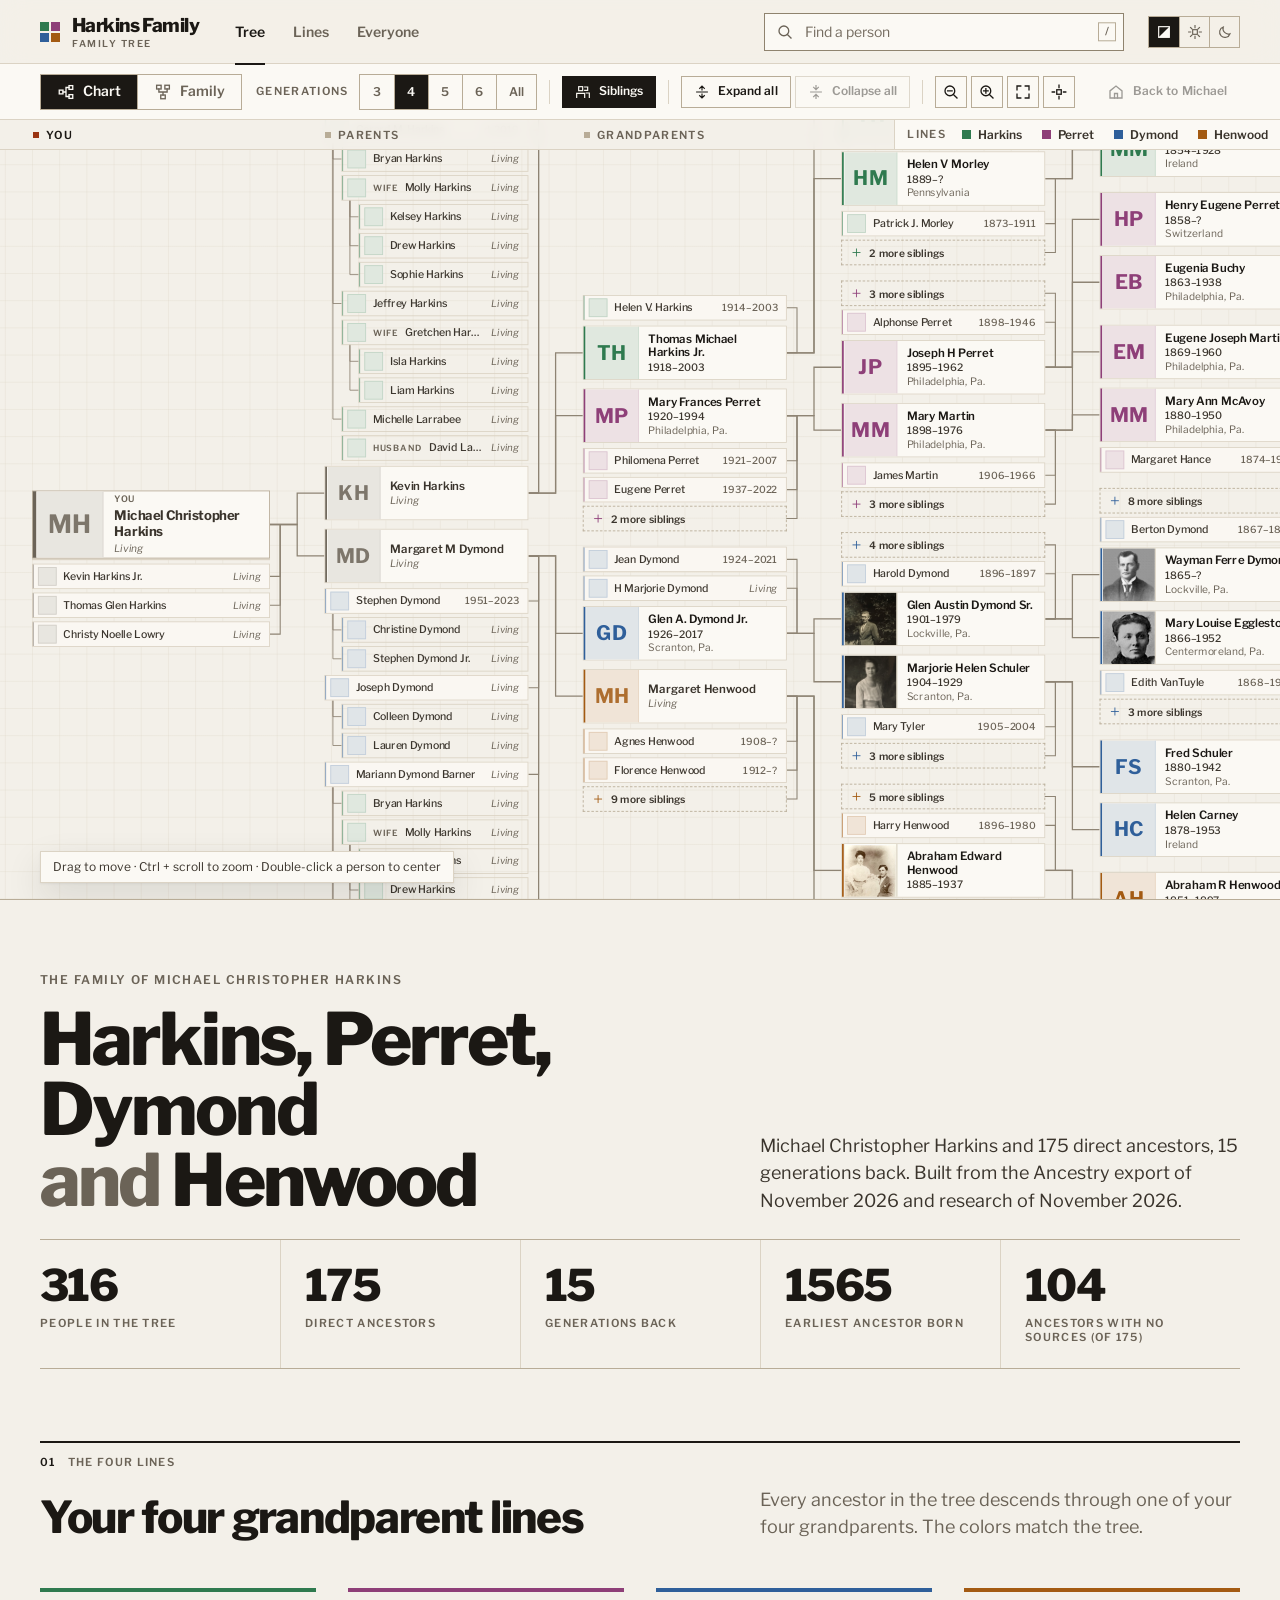
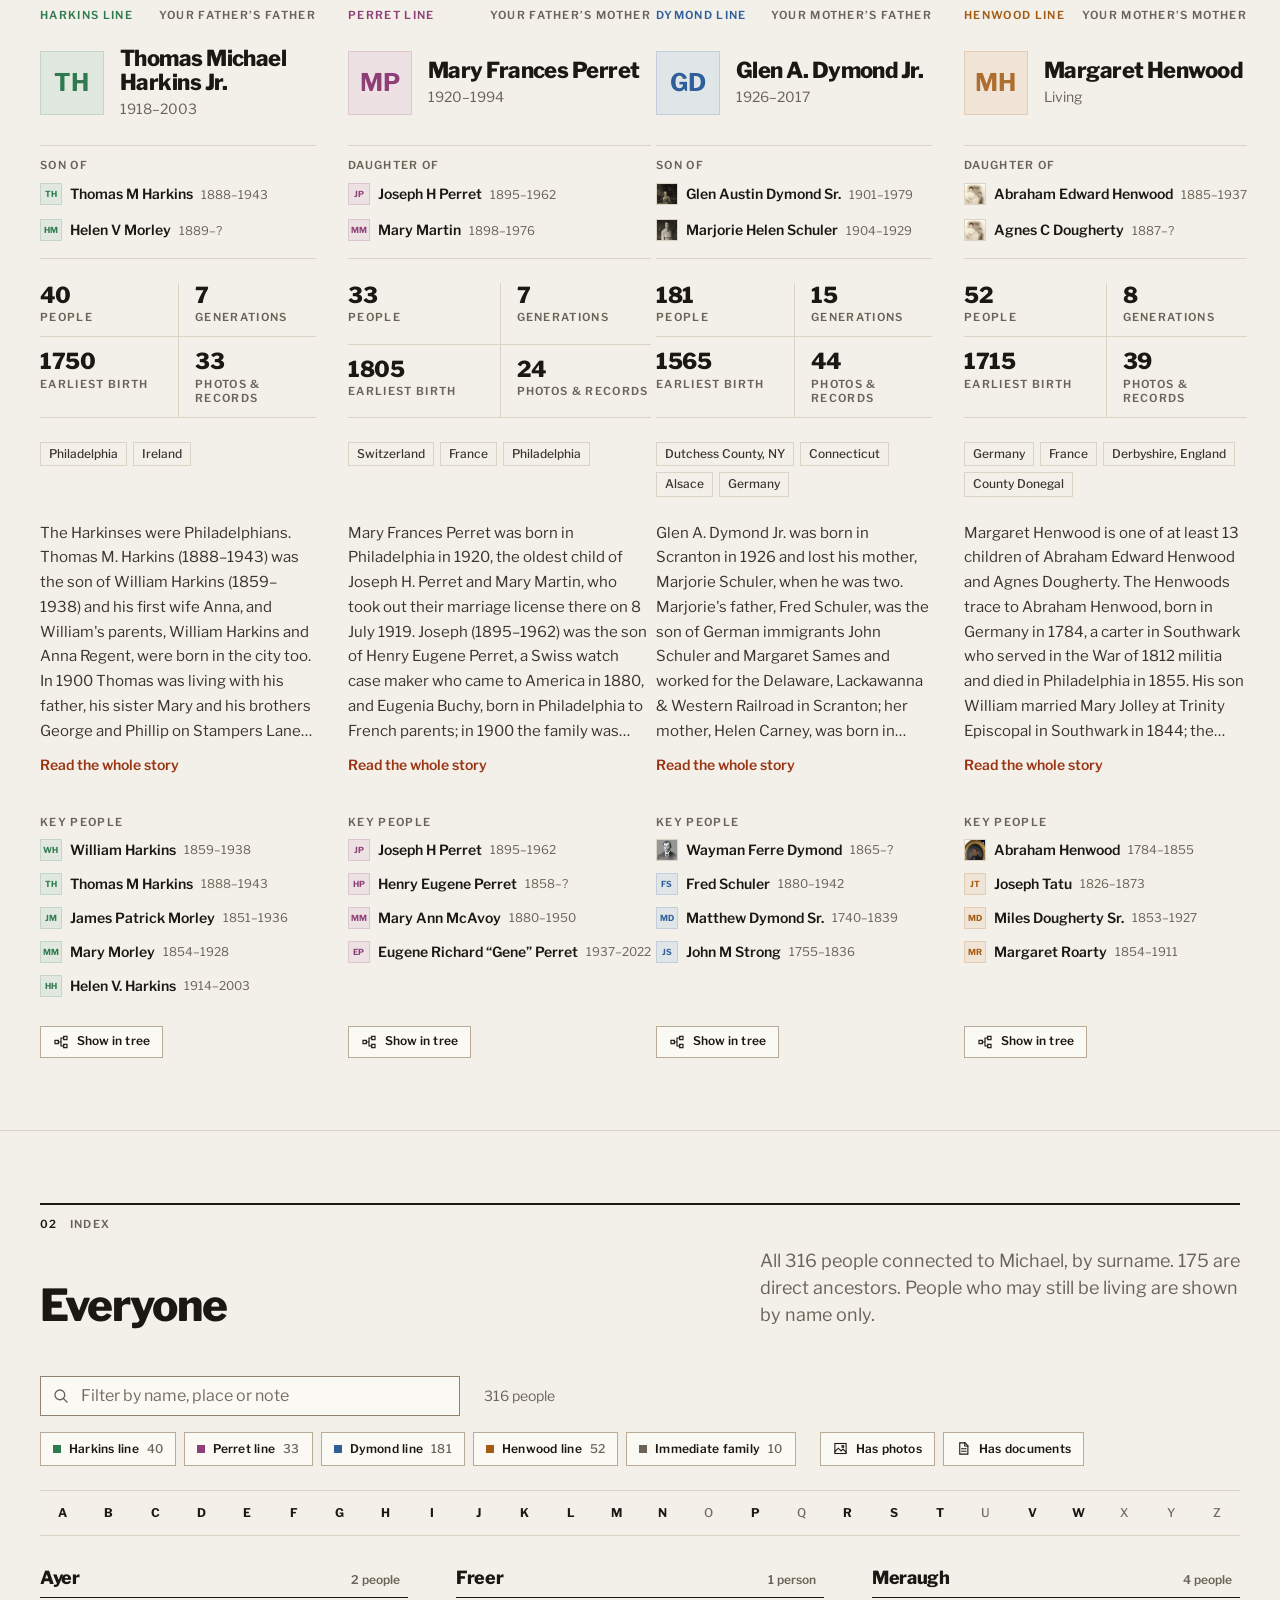
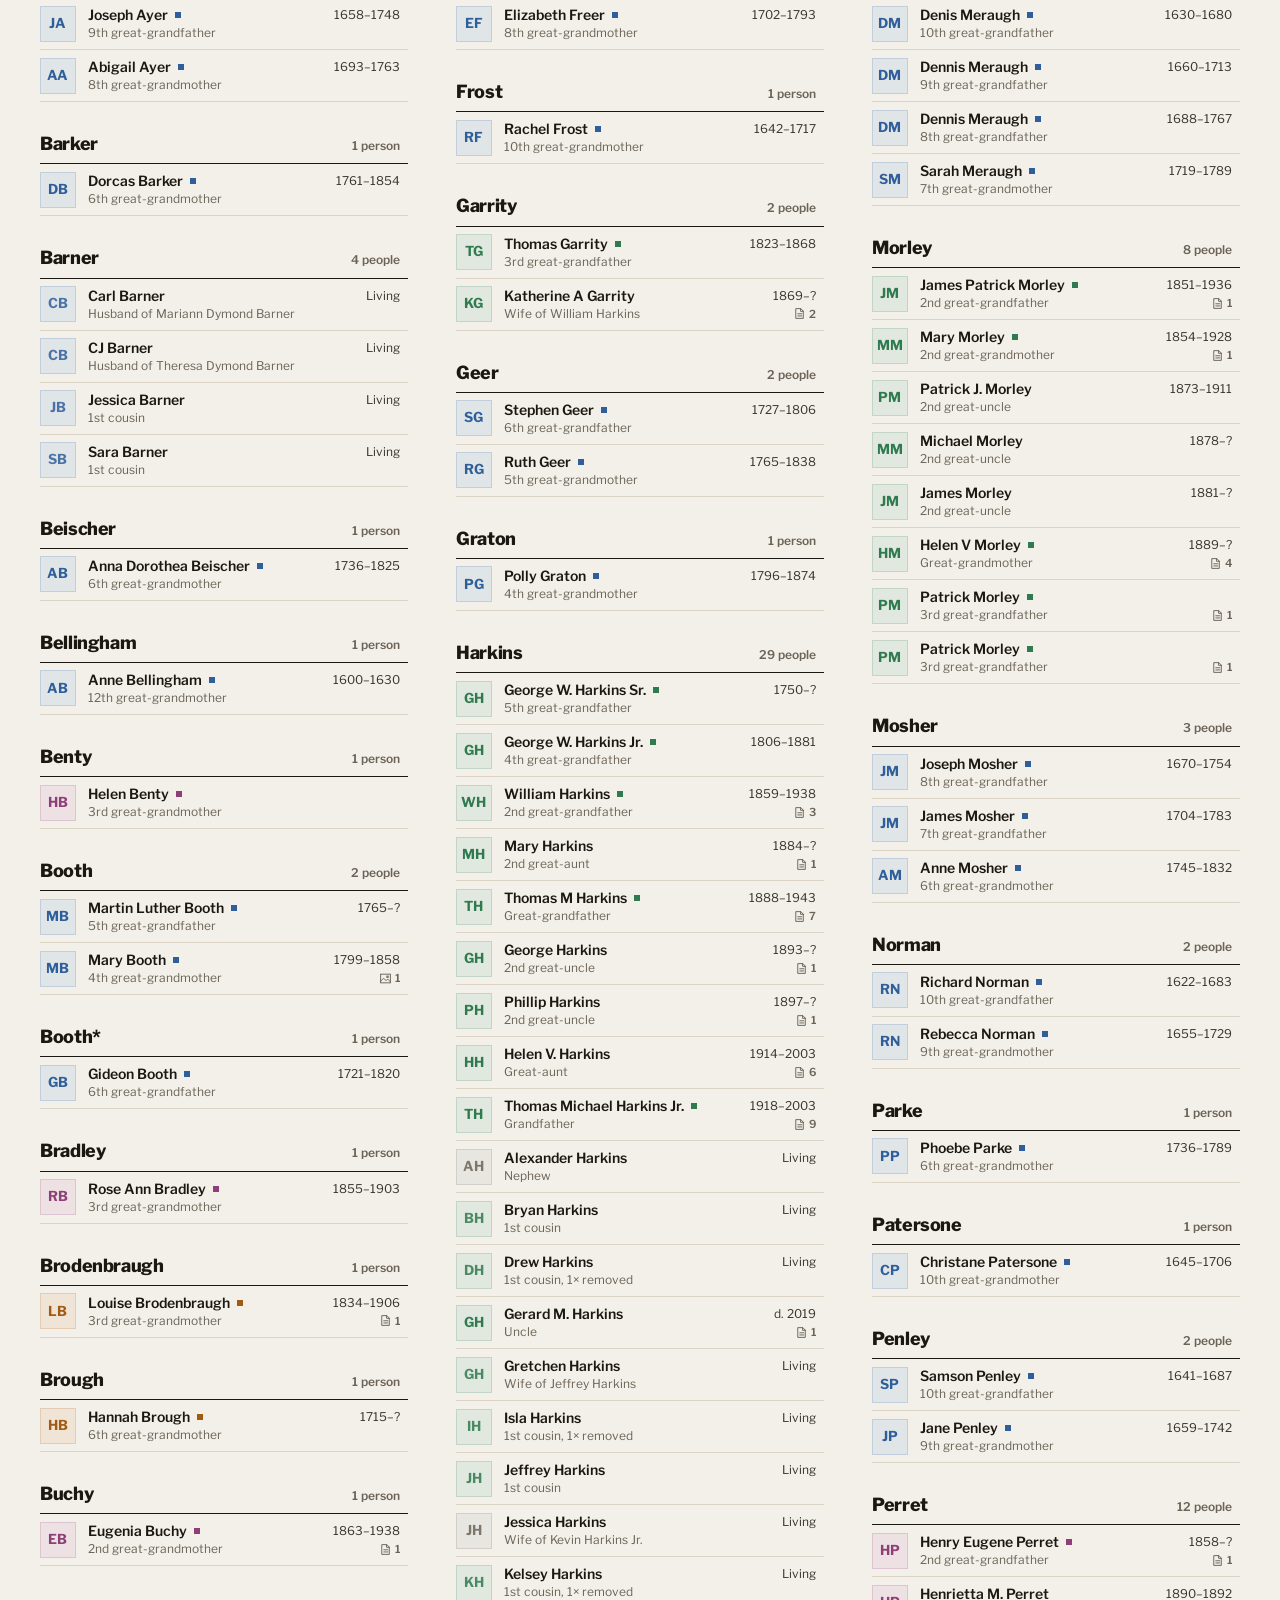
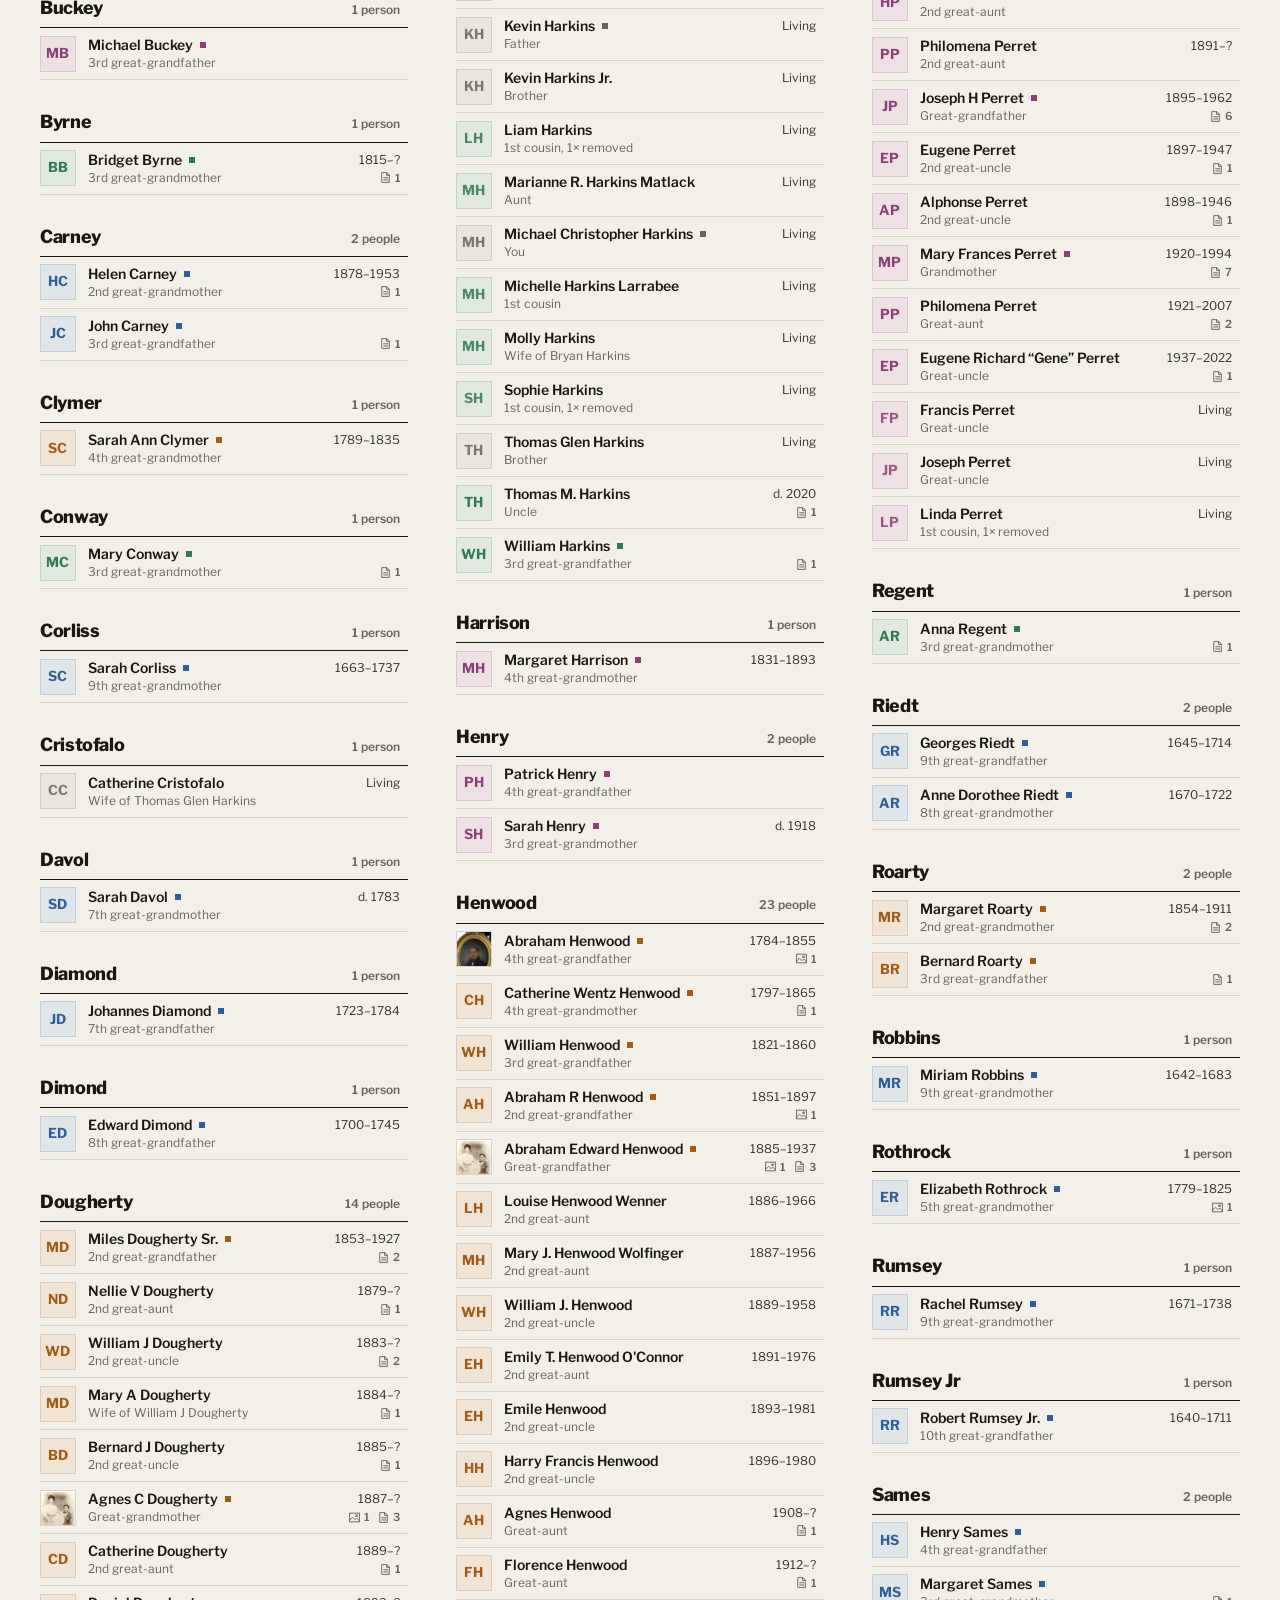
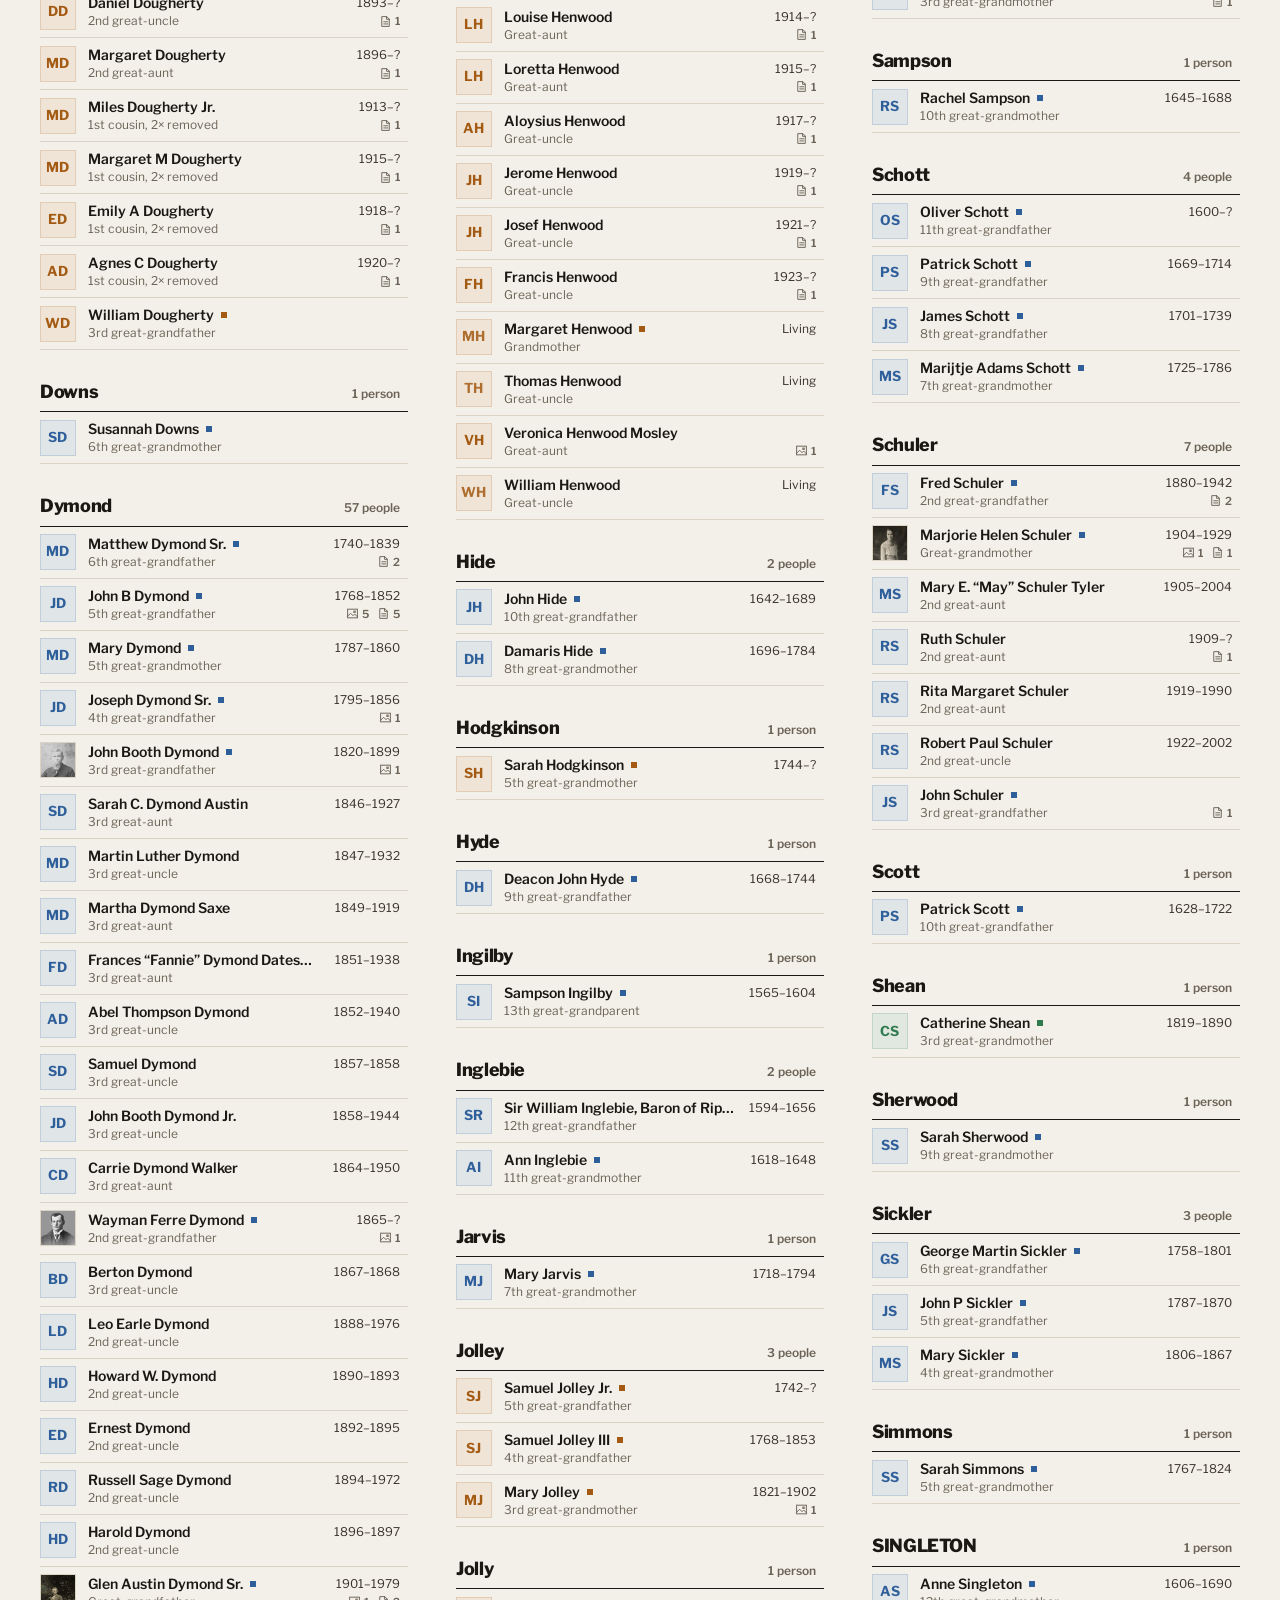
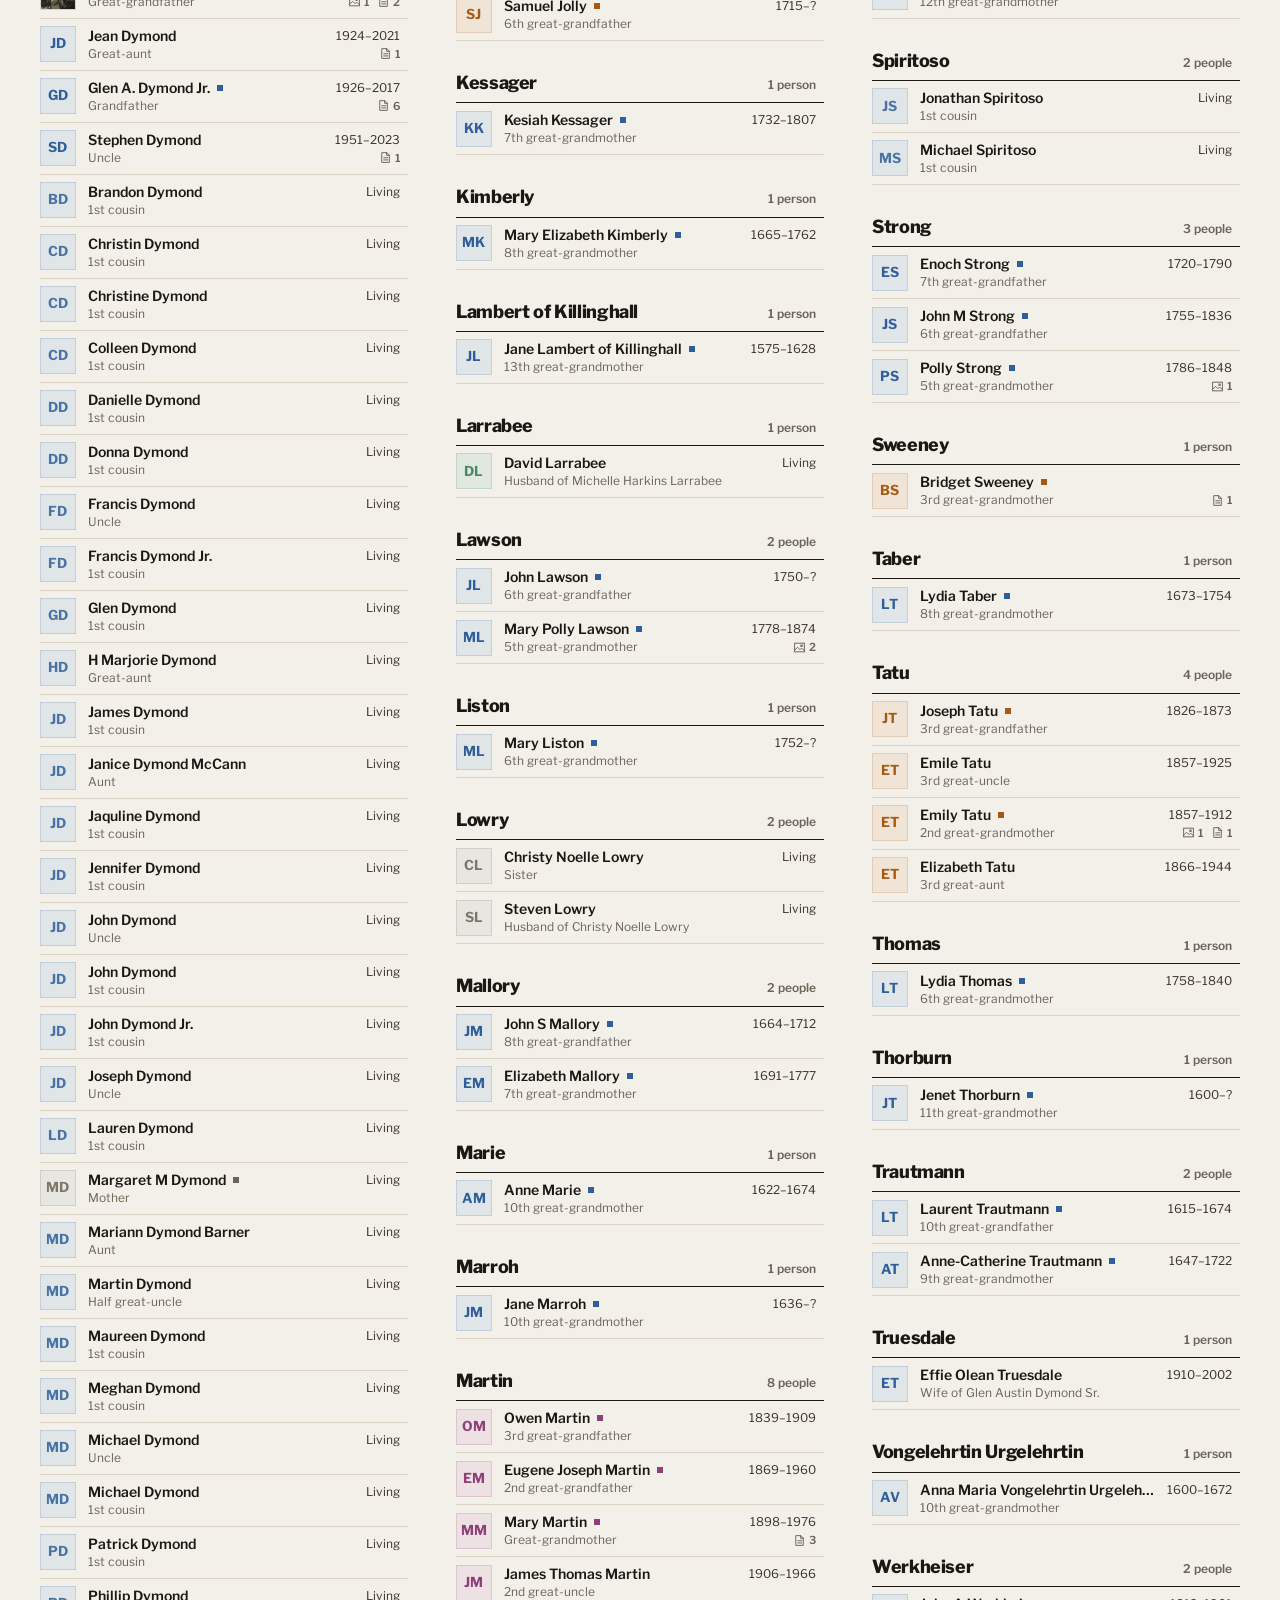
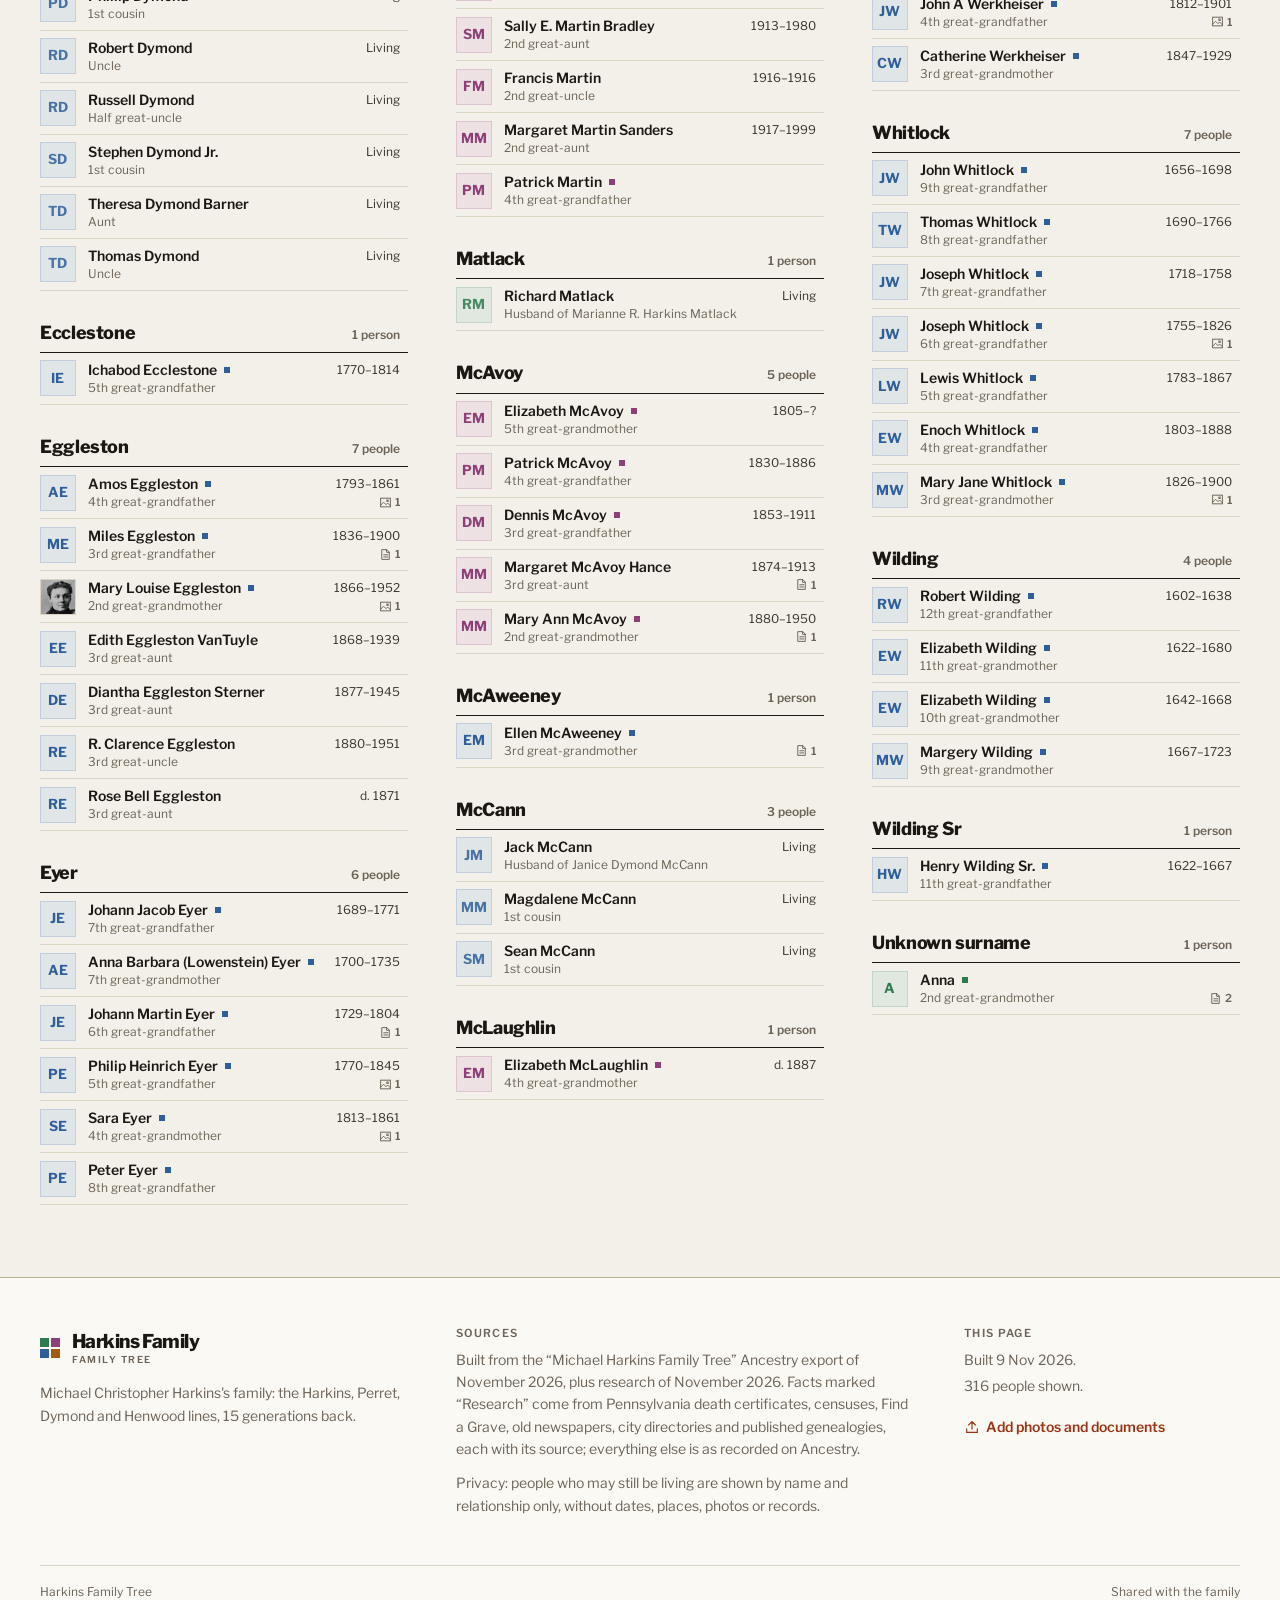
==== commit e645ea46: "Take out Edward Henwood and put the Ingleby line back Mike doesn't believe the Edward Henwood (1909-" ====
--- a/docs/index.html
+++ b/docs/index.html
@@ -3571,7 +3571,7 @@
 
 <noscript><p class="noscript">The Harkins Family Tree needs JavaScript to draw the tree. Please turn it on and reload the page.</p></noscript>
 
-<script>const D = {"root":"@I342194601801@","repo":{"owner":"HarkDigital","name":"harkins-family-tree","branch":"main"},"built":"2026-11-07","people":{"@I342194601801@":{"id":"@I342194601801@","name":"Michael Christopher Harkins","surname":"Harkins","sex":"M","by":null,"dy":null,"bp":"","father":"@I342194601866@","mother":"@I342194601855@","fams":[],"sibs":["@I342206032522@","@I342823105738@","@I342198311273@"],"ahn":1,"gen":0,"rel":"You","line":"self","nsrc":0,"ev":[],"living":true,"media":[],"photo":null},"@I342194601855@":{"id":"@I342194601855@","name":"Margaret M Dymond","surname":"Dymond","sex":"F","by":null,"dy":null,"bp":"","father":"@I342198307183@","mother":"@I342198741673@","fams":[{"spouse":"@I342194601866@","kids":["@I342206032522@","@I342823105738@","@I342198311273@","@I342194601801@"],"marr":""}],"sibs":["@I342198741671@","@I342198741672@","@I342198741674@","@I342198741675@","@I342198741680@","@I342198741676@","@I342198741678@","@I342823104436@","@I342198741670@","@I342198741679@"],"ahn":3,"gen":1,"rel":"Mother","line":"self","nsrc":0,"ev":[],"living":true,"media":[],"photo":null},"@I342194601866@":{"id":"@I342194601866@","name":"Kevin Harkins","surname":"Harkins","sex":"M","by":null,"dy":null,"bp":"","father":"@I342194601955@","mother":"@I342198310332@","fams":[{"spouse":"@I342194601855@","kids":["@I342206032522@","@I342823105738@","@I342198311273@","@I342194601801@"],"marr":""}],"sibs":["@I342199506709@","@I342199506708@","@I342199506710@"],"ahn":2,"gen":1,"rel":"Father","line":"self","nsrc":0,"ev":[],"living":true,"media":[],"photo":null},"@I342194601955@":{"id":"@I342194601955@","name":"Thomas Michael Harkins Jr.","surname":"Harkins","sex":"M","by":1918,"dy":2003,"bp":"Philadelphia, Pennsylvania","father":"@I342198302222@","mother":"@I342198302220@","fams":[{"spouse":"@I342198310332@","kids":["@I342199506709@","@I342194601866@","@I342199506708@","@I342199506710@"],"marr":""}],"sibs":["@I342198302221@"],"ahn":4,"gen":2,"rel":"Grandfather","line":"harkins","nsrc":9,"ev":[{"tag":"BIRT","label":"Born","date":"7 Jan 1918","place":"Philadelphia, Pennsylvania, USA","detail":"","src":[{"t":"U.S. WWII Draft Cards Young Men, 1940-1947","p":"The National Archives in St. Louis, Missouri; St. Louis, Missouri; WWII Draft Registration Cards for Pennsylvania, 10/16/1940-03/31/1947; Record Group: Records of the Selective Service System, 147; Box: 1019","a":"2238:9223878","m":"r-2238-9223878"},{"t":"1940 United States Federal Census","p":"Year: 1940; Census Place: Philadelphia, Philadelphia, Pennsylvania; Roll: m-t0627-03730; Page: 8B; Enumeration District: 51-1361","a":"2442:22949874","m":"r-2442-22949874"},{"t":"Pennsylvania, Veteran Compensation Application Files, WWII, 1950-1966","p":"","a":"3147:1419734","m":"r-3147-1419734"},{"t":"U.S., Social Security Death Index, 1935-2014","p":"Social Security Administration; Washington D.C., USA; Social Security Death Index, Master File","a":"3693:72014214","m":"r-3693-72014214"},{"t":"1920 United States Federal Census","p":"Year: 1920; Census Place: Philadelphia Ward 36, Philadelphia, Pennsylvania; Roll: T625_1638; Page: 10A; Enumeration District: 1282","a":"6061:89171477","m":"r-6061-89171477"},{"t":"1930 United States Federal Census","p":"Year: 1930; Census Place: Philadelphia, Philadelphia, Pennsylvania; Page: 11A; Enumeration District: 0138; FHL microfilm: 2341858","a":"6224:54452013","m":"r-6224-54452013"},{"t":"U.S., Social Security Applications and Claims Index, 1936-2007","p":"","a":"60901:25137123","m":"r-60901-25137123"},{"t":"New Jersey, Death Index, 1901-2017","p":"Surname Range: A-L; Title: New Jersey Death Index, 2001-2017","a":"61260:512508","m":"r-61260-512508"},{"t":"Newspapers.com Obituary Index, 1800s-current","p":"The Philadelphia Inquirer; Publication Date: 4/ Dec/ 2003; Publication Place: Philadelphia, Pennsylvania, United States of America; URL:","a":"61843:633376591","m":"r-61843-633376591"}]},{"tag":"RESI","label":"Lived","date":"1920","place":"Philadelphia Ward 36, Philadelphia, Pennsylvania, USA","detail":"Marital Status: Single; Relation to Head: Son","src":[{"t":"1920 United States Federal Census","p":"Year: 1920; Census Place: Philadelphia Ward 36, Philadelphia, Pennsylvania; Roll: T625_1638; Page: 10A; Enumeration District: 1282","a":"6061:89171477","m":"r-6061-89171477"}]},{"tag":"RESI","label":"Lived","date":"1930","place":"Philadelphia, Philadelphia, Pennsylvania, USA","detail":"Marital Status: Single; Relation to Head: Son","src":[{"t":"1930 United States Federal Census","p":"Year: 1930; Census Place: Philadelphia, Philadelphia, Pennsylvania; Page: 11A; Enumeration District: 0138; FHL microfilm: 2341858","a":"6224:54452013","m":"r-6224-54452013"}]},{"tag":"RESI","label":"Lived","date":"1935","place":"Philadelphia, Philadelphia, Pennsylvania","detail":"","src":[{"t":"1940 United States Federal Census","p":"Year: 1940; Census Place: Philadelphia, Philadelphia, Pennsylvania; Roll: m-t0627-03730; Page: 8B; Enumeration District: 51-1361","a":"2442:22949874","m":"r-2442-22949874"}]},{"tag":"RESI","label":"Lived","date":"1940","place":"Philadelphia, Philadelphia, Pennsylvania, USA","detail":"Relation to Head: Self; Relative Relation to Head: Mother","src":[{"t":"U.S. WWII Draft Cards Young Men, 1940-1947","p":"The National Archives in St. Louis, Missouri; St. Louis, Missouri; WWII Draft Registration Cards for Pennsylvania, 10/16/1940-03/31/1947; Record Group: Records of the Selective Service System, 147; Box: 1019","a":"2238:9223878","m":"r-2238-9223878"},{"t":"1940 United States Federal Census","p":"Year: 1940; Census Place: Philadelphia, Philadelphia, Pennsylvania; Roll: m-t0627-03730; Page: 8B; Enumeration District: 51-1361","a":"2442:22949874","m":"r-2442-22949874"}]},{"tag":"RESI","label":"Lived","date":"25 Jan 1950","place":"Philadelphia, Philadelphia, Pennsylvania, USA","detail":"","src":[{"t":"Pennsylvania, Veteran Compensation Application Files, WWII, 1950-1966","p":"","a":"3147:1419734","m":"r-3147-1419734"}]},{"tag":"RESI","label":"Lived","date":"Before 1951","place":"Pennsylvania","detail":"","src":[{"t":"U.S., Social Security Death Index, 1935-2014","p":"Social Security Administration; Washington D.C., USA; Social Security Death Index, Master File","a":"3693:72014214","m":"r-3693-72014214"}]},{"tag":"RESI","label":"Lived","date":"","place":"Medford, NJ","detail":"","src":[{"t":"Newspapers.com Obituary Index, 1800s-current","p":"The Philadelphia Inquirer; Publication Date: 4/ Dec/ 2003; Publication Place: Philadelphia, Pennsylvania, United States of America; URL:","a":"61843:633376591","m":"r-61843-633376591"}]},{"tag":"DEAT","label":"Died","date":"2 Dec 2003","place":"Cherry Hill, Camden, New Jersey, USA","detail":"","src":[{"t":"U.S., Social Security Death Index, 1935-2014","p":"Social Security Administration; Washington D.C., USA; Social Security Death Index, Master File","a":"3693:72014214","m":"r-3693-72014214"},{"t":"U.S., Social Security Applications and Claims Index, 1936-2007","p":"","a":"60901:25137123","m":"r-60901-25137123"},{"t":"New Jersey, Death Index, 1901-2017","p":"Surname Range: A-L; Title: New Jersey Death Index, 2001-2017","a":"61260:512508","m":"r-61260-512508"},{"t":"Newspapers.com Obituary Index, 1800s-current","p":"The Philadelphia Inquirer; Publication Date: 4/ Dec/ 2003; Publication Place: Philadelphia, Pennsylvania, United States of America; URL:","a":"61843:633376591","m":"r-61843-633376591"}]}],"living":false,"media":["r-6061-89171477","r-6224-54452013","r-2442-22949874","r-2238-9223878","r-3147-1419734","r-61260-512508","r-61843-633376591","r-60901-25137123","r-3693-72014214"],"photo":null},"@I342198302220@":{"id":"@I342198302220@","name":"Helen V Morley","surname":"Morley","sex":"F","by":1889,"dy":null,"bp":"Pennsylvania","father":"@I342198309762@","mother":"@I342198309806@","fams":[{"spouse":"@I342198302222@","kids":["@I342198302221@","@I342194601955@"],"marr":"1913 · Philadelphia, Pennsylvania"}],"sibs":["@I342823239004@","@I342823239078@","@I342823239132@"],"ahn":9,"gen":3,"rel":"Great-grandmother","line":"harkins","nsrc":6,"ev":[{"tag":"BIRT","label":"Born","date":"abt 1889","place":"Pennsylvania","detail":"","src":[{"t":"1940 United States Federal Census","p":"Year: 1940; Census Place: Philadelphia, Philadelphia, Pennsylvania; Roll: m-t0627-03730; Page: 8B; Enumeration District: 51-1361","a":"2442:22949870","m":"r-2442-22949870"},{"t":"1920 United States Federal Census","p":"Year: 1920; Census Place: Philadelphia Ward 36, Philadelphia, Pennsylvania; Roll: T625_1638; Page: 10A; Enumeration District: 1282","a":"6061:89171475","m":"r-6061-89171475"},{"t":"1930 United States Federal Census","p":"Year: 1930; Census Place: Philadelphia, Philadelphia, Pennsylvania; Page: 11A; Enumeration District: 0138; FHL microfilm: 2341858","a":"6224:54452026","m":"r-6224-54452026"}]},{"tag":"RESI","label":"Lived","date":"1900","place":"421 Manton St., Philadelphia Ward 2, Pennsylvania, USA","detail":"With her parents and her brothers Michael and James.","src":[{"t":"1900 U.S. census, Philadelphia Ward 2, sheet 1","p":"https://www.ancestry.com/search/collections/7602/records/52647056","u":"https://www.ancestry.com/search/collections/7602/records/52647056","r":true}],"res":true},{"tag":"RESI","label":"Lived","date":"1920","place":"Philadelphia Ward 36, Philadelphia, Pennsylvania, USA","detail":"Marital Status: Married; Relation to Head: Wife","src":[{"t":"1920 United States Federal Census","p":"Year: 1920; Census Place: Philadelphia Ward 36, Philadelphia, Pennsylvania; Roll: T625_1638; Page: 10A; Enumeration District: 1282","a":"6061:89171475","m":"r-6061-89171475"}]},{"tag":"RESI","label":"Lived","date":"1930","place":"Philadelphia, Philadelphia, Pennsylvania, USA","detail":"Marital Status: Married; Relation to Head: Wife","src":[{"t":"1930 United States Federal Census","p":"Year: 1930; Census Place: Philadelphia, Philadelphia, Pennsylvania; Page: 11A; Enumeration District: 0138; FHL microfilm: 2341858","a":"6224:54452026","m":"r-6224-54452026"}]},{"tag":"RESI","label":"Lived","date":"1935","place":"Philadelphia, Philadelphia, Pennsylvania","detail":"","src":[{"t":"1940 United States Federal Census","p":"Year: 1940; Census Place: Philadelphia, Philadelphia, Pennsylvania; Roll: m-t0627-03730; Page: 8B; Enumeration District: 51-1361","a":"2442:22949870","m":"r-2442-22949870"}]},{"tag":"RESI","label":"Lived","date":"1940","place":"Philadelphia, Philadelphia, Pennsylvania, USA","detail":"Marital Status: Married; Relation to Head: Wife","src":[{"t":"1940 United States Federal Census","p":"Year: 1940; Census Place: Philadelphia, Philadelphia, Pennsylvania; Roll: m-t0627-03730; Page: 8B; Enumeration District: 51-1361","a":"2442:22949870","m":"r-2442-22949870"}]},{"tag":"RESI","label":"Lived","date":"1950","place":"1529 S. Etting St., Philadelphia, Pennsylvania, USA","detail":"Widowed and keeping house, with her daughter Helen. The census gives her age as 59.","src":[{"t":"1950 U.S. census, Philadelphia, ED 51-1819, sheet 5 (National Archives)","p":"https://1950census.archives.gov/search/?county=Philadelphia&ed=51-1819&name=Harkins&page=1&size=20&state=PA","u":"https://1950census.archives.gov/search/?county=Philadelphia&ed=51-1819&name=Harkins&page=1&size=20&state=PA","r":true}],"res":true}],"living":false,"media":["r-2536-1964274","r-6061-89171475","r-6224-54452026","r-2442-22949870"],"photo":null},"@I342198302221@":{"id":"@I342198302221@","name":"Helen V. Harkins","surname":"Harkins","sex":"F","by":1914,"dy":2003,"bp":"Pennsylvania","father":"@I342198302222@","mother":"@I342198302220@","fams":[],"sibs":["@I342194601955@"],"ahn":null,"gen":null,"rel":"Great-aunt","line":"harkins","nsrc":8,"ev":[{"tag":"BIRT","label":"Born","date":"15 Dec 1914","place":"Pennsylvania","detail":"New Jersey's death index gives the same date. The Ancestry tree has abt 1915.","src":[{"t":"1940 United States Federal Census","p":"Year: 1940; Census Place: Philadelphia, Philadelphia, Pennsylvania; Roll: m-t0627-03730; Page: 8B; Enumeration District: 51-1361","a":"2442:22949872","m":"r-2442-22949872"},{"t":"U.S., Social Security Death Index, 1935-2014","p":"Social Security Administration; Washington D.C., USA; Social Security Death Index, Master File","a":"3693:70499057","m":"r-3693-70499057"},{"t":"1920 United States Federal Census","p":"Year: 1920; Census Place: Philadelphia Ward 36, Philadelphia, Pennsylvania; Roll: T625_1638; Page: 10A; Enumeration District: 1282","a":"6061:89171476","m":"r-6061-89171476"},{"t":"1930 United States Federal Census","p":"Year: 1930; Census Place: Philadelphia, Philadelphia, Pennsylvania; Page: 11A; Enumeration District: 0138; FHL microfilm: 2341858","a":"6224:54452034","m":"r-6224-54452034"},{"t":"New Jersey, Death Index, 1901-2017","p":"Surname Range: A-L; Title: New Jersey Death Index, 2001-2017","a":"61260:487995","m":"r-61260-487995"}],"res":true},{"tag":"RESI","label":"Lived","date":"1920","place":"Philadelphia Ward 36, Philadelphia, Pennsylvania, USA","detail":"Marital Status: Single; Relation to Head: Daughter","src":[{"t":"1920 United States Federal Census","p":"Year: 1920; Census Place: Philadelphia Ward 36, Philadelphia, Pennsylvania; Roll: T625_1638; Page: 10A; Enumeration District: 1282","a":"6061:89171476","m":"r-6061-89171476"}]},{"tag":"RESI","label":"Lived","date":"1930","place":"Philadelphia, Philadelphia, Pennsylvania, USA","detail":"Marital Status: Single; Relation to Head: Daughter","src":[{"t":"1930 United States Federal Census","p":"Year: 1930; Census Place: Philadelphia, Philadelphia, Pennsylvania; Page: 11A; Enumeration District: 0138; FHL microfilm: 2341858","a":"6224:54452034","m":"r-6224-54452034"}]},{"tag":"RESI","label":"Lived","date":"1935","place":"Philadelphia, Philadelphia, Pennsylvania","detail":"","src":[{"t":"1940 United States Federal Census","p":"Year: 1940; Census Place: Philadelphia, Philadelphia, Pennsylvania; Roll: m-t0627-03730; Page: 8B; Enumeration District: 51-1361","a":"2442:22949872","m":"r-2442-22949872"}]},{"tag":"RESI","label":"Lived","date":"1940","place":"Philadelphia, Philadelphia, Pennsylvania, USA","detail":"Marital Status: Single; Relation to Head: Daughter","src":[{"t":"1940 United States Federal Census","p":"Year: 1940; Census Place: Philadelphia, Philadelphia, Pennsylvania; Roll: m-t0627-03730; Page: 8B; Enumeration District: 51-1361","a":"2442:22949872","m":"r-2442-22949872"}]},{"tag":"OCCU","label":"Occupation","date":"1940","place":"","detail":"An operator in government work, 40 hours a week; she earned $750 in 1939 and had finished four years of high school.","src":[{"t":"1940 U.S. census, Philadelphia, ED 51-1361, sheet 8B","p":"https://www.ancestry.com/search/collections/2442/records/22949872","u":"https://www.ancestry.com/search/collections/2442/records/22949872","r":true,"m":"r-2442-22949872"}],"res":true},{"tag":"RESI","label":"Lived","date":"1950","place":"1529 S. Etting St., Philadelphia, Pennsylvania, USA","detail":"Single, with her widowed mother.","src":[{"t":"1950 U.S. census, Philadelphia, ED 51-1819, sheet 5 (National Archives)","p":"https://1950census.archives.gov/search/?county=Philadelphia&ed=51-1819&name=Harkins&page=1&size=20&state=PA","u":"https://1950census.archives.gov/search/?county=Philadelphia&ed=51-1819&name=Harkins&page=1&size=20&state=PA","r":true}],"res":true},{"tag":"OCCU","label":"Occupation","date":"1950","place":"","detail":"Bookkeeping-machine operator for the Army's Quartermaster Corps, 40 hours a week.","src":[{"t":"1950 U.S. census, Philadelphia, ED 51-1819, sheet 5 (National Archives)","p":"https://1950census.archives.gov/search/?county=Philadelphia&ed=51-1819&name=Harkins&page=1&size=20&state=PA","u":"https://1950census.archives.gov/search/?county=Philadelphia&ed=51-1819&name=Harkins&page=1&size=20&state=PA","r":true}],"res":true},{"tag":"RESI","label":"Lived","date":"Before 1951","place":"Pennsylvania","detail":"","src":[{"t":"U.S., Social Security Death Index, 1935-2014","p":"Social Security Administration; Washington D.C., USA; Social Security Death Index, Master File","a":"3693:70499057","m":"r-3693-70499057"}]},{"tag":"DEAT","label":"Died","date":"6 Apr 2003","place":"New Jersey, USA","detail":"Her Social Security record gives her last home as Vineland, Cumberland County.","src":[{"t":"U.S., Social Security Death Index, 1935-2014","p":"Social Security Administration; Washington D.C., USA; Social Security Death Index, Master File","a":"3693:70499057","m":"r-3693-70499057"},{"t":"New Jersey, Death Index, 1901-2017","p":"Surname Range: A-L; Title: New Jersey Death Index, 2001-2017","a":"61260:487995","m":"r-61260-487995"},{"t":"Newspapers.com Obituary Index, 1800s-current","p":"The Philadelphia Inquirer; Publication Date: 9/ Apr/ 2003; Publication Place: Philadelphia, Pennsylvania, United States of America; URL:","a":"61843:633378286","m":"r-61843-633378286"}],"res":true}],"living":false,"media":["r-6061-89171476","r-6224-54452034","r-2442-22949872","r-61260-487995","r-61843-633378286","r-3693-70499057"],"photo":null},"@I342198302222@":{"id":"@I342198302222@","name":"Thomas M Harkins","surname":"Harkins","sex":"M","by":1888,"dy":1943,"bp":"Philadelphia, Pennsylvania","father":"@I342823140108@","mother":"@I342823140127@","fams":[{"spouse":"@I342198302220@","kids":["@I342198302221@","@I342194601955@"],"marr":"1913 · Philadelphia, Pennsylvania"}],"sibs":["@I342823140345@","@I342823140346@","@I342823140347@"],"ahn":8,"gen":3,"rel":"Great-grandfather","line":"harkins","nsrc":9,"ev":[{"tag":"BIRT","label":"Born","date":"26 Nov 1888","place":"Philadelphia, Pennsylvania, USA","detail":"","src":[{"t":"1940 United States Federal Census","p":"Year: 1940; Census Place: Philadelphia, Philadelphia, Pennsylvania; Roll: m-t0627-03730; Page: 8B; Enumeration District: 51-1361","a":"2442:22949868","m":"r-2442-22949868"},{"t":"Pennsylvania, Death Certificates, 1906-1967","p":"Pennsylvania Historical and Museum Commission; Harrisburg, PA, USA; Pennsylvania (State). Death Certificates, 1906-1968; Certificate Number Range: 058101-060500","a":"5164:4604249","m":"r-5164-4604249"},{"t":"1920 United States Federal Census","p":"Year: 1920; Census Place: Philadelphia Ward 36, Philadelphia, Pennsylvania; Roll: T625_1638; Page: 10A; Enumeration District: 1282","a":"6061:89171474","m":"r-6061-89171474"},{"t":"1930 United States Federal Census","p":"Year: 1930; Census Place: Philadelphia, Philadelphia, Pennsylvania; Page: 11A; Enumeration District: 0138; FHL microfilm: 2341858","a":"6224:54451999","m":"r-6224-54451999"},{"t":"U.S., Find A Grave Index, 1600s-Current","p":"","a":"60525:173980829"}],"res":true},{"tag":"RESI","label":"Lived","date":"1920","place":"Philadelphia Ward 36, Philadelphia, Pennsylvania, USA","detail":"Marital Status: Married; Relation to Head: Head","src":[{"t":"1920 United States Federal Census","p":"Year: 1920; Census Place: Philadelphia Ward 36, Philadelphia, Pennsylvania; Roll: T625_1638; Page: 10A; Enumeration District: 1282","a":"6061:89171474","m":"r-6061-89171474"}]},{"tag":"RESI","label":"Lived","date":"1930","place":"Philadelphia, Philadelphia, Pennsylvania, USA","detail":"Marital Status: Married; Relation to Head: Head","src":[{"t":"1930 United States Federal Census","p":"Year: 1930; Census Place: Philadelphia, Philadelphia, Pennsylvania; Page: 11A; Enumeration District: 0138; FHL microfilm: 2341858","a":"6224:54451999","m":"r-6224-54451999"}]},{"tag":"RESI","label":"Lived","date":"1935","place":"Philadelphia, Philadelphia, Pennsylvania","detail":"","src":[{"t":"1940 United States Federal Census","p":"Year: 1940; Census Place: Philadelphia, Philadelphia, Pennsylvania; Roll: m-t0627-03730; Page: 8B; Enumeration District: 51-1361","a":"2442:22949868","m":"r-2442-22949868"}]},{"tag":"RESI","label":"Lived","date":"1940","place":"Philadelphia, Philadelphia, Pennsylvania, USA","detail":"Marital Status: Married; Relation to Head: Head","src":[{"t":"1940 United States Federal Census","p":"Year: 1940; Census Place: Philadelphia, Philadelphia, Pennsylvania; Roll: m-t0627-03730; Page: 8B; Enumeration District: 51-1361","a":"2442:22949868","m":"r-2442-22949868"}]},{"tag":"OCCU","label":"Occupation","date":"","place":"","detail":"Engineer for a stevedoring business.","src":[{"t":"Pennsylvania, Death Certificates, 1906-1967","p":"Pennsylvania Historical and Museum Commission; Harrisburg, PA, USA; Pennsylvania (State). Death Certificates, 1906-1968; Certificate Number Range: 058101-060500","a":"5164:4604249","m":"r-5164-4604249"},{"t":"Pennsylvania death certificate 59708 (1943)","p":"https://www.ancestry.com/search/collections/5164/records/4604249","u":"https://www.ancestry.com/search/collections/5164/records/4604249","r":true,"m":"r-5164-4604249"}],"res":true},{"tag":"NOTE","label":"Note","date":"","place":"","detail":"His death certificate names his parents as William Harkins and Anna, both born in Philadelphia, and the 1900 and 1910 censuses show him living with that William. Ancestry used to attach him to William Andrew Harkins and Jane Fitzpatrick of the Wilmington family, whose children don't include a Thomas.","src":[{"t":"Pennsylvania death certificate 59708 (1943)","p":"https://www.ancestry.com/search/collections/5164/records/4604249","u":"https://www.ancestry.com/search/collections/5164/records/4604249","r":true,"m":"r-5164-4604249"}],"res":true},{"tag":"DEAT","label":"Died","date":"23 Jun 1943","place":"Philadelphia, Pennsylvania, USA","detail":"At home, 1529 S. Etting St. His wife Helen V. Harkins gave the details.","src":[{"t":"Pennsylvania, Death Certificates, 1906-1967","p":"Pennsylvania Historical and Museum Commission; Harrisburg, PA, USA; Pennsylvania (State). Death Certificates, 1906-1968; Certificate Number Range: 058101-060500","a":"5164:4604249","m":"r-5164-4604249"},{"t":"U.S., Find A Grave Index, 1600s-Current","p":"","a":"60525:173980829"},{"t":"Pennsylvania death certificate 59708 (1943)","p":"https://www.ancestry.com/search/collections/5164/records/4604249","u":"https://www.ancestry.com/search/collections/5164/records/4604249","r":true,"m":"r-5164-4604249"}],"res":true},{"tag":"BURI","label":"Buried","date":"28 Jun 1943","place":"Holy Cross Cemetery, Yeadon, Pennsylvania, USA","detail":"A MORLEY/HARKINS family stone stands in Sec. 15, Range 2 (Find a Grave 17186085).","src":[{"t":"U.S., Find A Grave Index, 1600s-Current","p":"","a":"60525:173980829"},{"t":"Find a Grave memorial 209547745","p":"","r":true}],"res":true}],"living":false,"media":["a-8d7f7dec","r-2536-834617","r-6061-89171474","r-6224-54451999","r-2442-22949868","r-5164-4604249","r-61843-454929603"],"photo":null},"@I342198307183@":{"id":"@I342198307183@","name":"Glen A. Dymond Jr.","surname":"Dymond","sex":"M","by":1926,"dy":2017,"bp":"Scranton, Penna.","father":"@I342198309689@","mother":"@I342198309705@","fams":[{"spouse":"@I342198741673@","kids":["@I342198741671@","@I342194601855@","@I342198741672@","@I342198741674@","@I342198741675@","@I342198741680@","@I342198741676@","@I342198741678@","@I342823104436@","@I342198741670@","@I342198741679@"],"marr":""}],"sibs":["@I342198741933@","@I342198741934@"],"ahn":6,"gen":2,"rel":"Grandfather","line":"dymond","nsrc":5,"ev":[{"tag":"BIRT","label":"Born","date":"11 Sep 1926","place":"Scranton, Penna.","detail":"","src":[{"t":"U.S. WWII Draft Cards Young Men, 1940-1947","p":"The National Archives in St. Louis, Missouri; St. Louis, Missouri; WWII Draft Registration Cards for New Jersey, 10/16/1940-03/31/1947; Record Group: Records of the Selective Service System, 147; Box: 184","a":"2238:301811902","m":"r-2238-301811902"},{"t":"1940 United States Federal Census","p":"Year: 1940; Census Place: Hartsville, Darlington, South Carolina; Roll: m-t0627-03803; Page: 11A; Enumeration District: 16-37","a":"2442:138770342","m":"r-2442-138770342"},{"t":"1930 United States Federal Census","p":"Year: 1930; Census Place: Queens, Queens, New York; Page: 12A; Enumeration District: 1096; FHL microfilm: 2341331","a":"6224:44550735","m":"r-6224-44550735"},{"t":"Newspapers.com Obituary Index, 1800s-current","p":"Courier-Post; Publication Date: 9/ May/ 2017; Publication Place: Camden, New Jersey, United States of America; URL:","a":"61843:663409129","m":"r-61843-663409129"}]},{"tag":"RESI","label":"Lived","date":"1930","place":"Queens, Queens, New York, USA","detail":"Marital Status: Single; Relation to Head: Son","src":[{"t":"1930 United States Federal Census","p":"Year: 1930; Census Place: Queens, Queens, New York; Page: 12A; Enumeration District: 1096; FHL microfilm: 2341331","a":"6224:44550735","m":"r-6224-44550735"}]},{"tag":"RESI","label":"Lived","date":"1935","place":"Scranton, Lackawanna, Pennsylvania","detail":"","src":[{"t":"1940 United States Federal Census","p":"Year: 1940; Census Place: Hartsville, Darlington, South Carolina; Roll: m-t0627-03803; Page: 11A; Enumeration District: 16-37","a":"2442:138770342","m":"r-2442-138770342"}]},{"tag":"RESI","label":"Lived","date":"1940","place":"Hartsville, Darlington, South Carolina, USA","detail":"Marital Status: Single; Relation to Head: Son","src":[{"t":"1940 United States Federal Census","p":"Year: 1940; Census Place: Hartsville, Darlington, South Carolina; Roll: m-t0627-03803; Page: 11A; Enumeration District: 16-37","a":"2442:138770342","m":"r-2442-138770342"}]},{"tag":"_MILT","label":"Military service","date":"28 Jun 1944","place":"","detail":"","src":[{"t":"U.S. World War II Navy Muster Rolls, 1938-1949","p":"National Archives at College Park; College Park, Maryland, United States; Muster Rolls of U.S. Navy Ships, Stations, and Other Naval Activities, 01/01/1939 - 01/01/1949; Record Group: 24, Records of the Bureau of Naval P","a":"1143:43956881","m":"r-1143-43956881"}]},{"tag":"DEAT","label":"Died","date":"7 May 2017","place":"","detail":"","src":[{"t":"Newspapers.com Obituary Index, 1800s-current","p":"Courier-Post; Publication Date: 9/ May/ 2017; Publication Place: Camden, New Jersey, United States of America; URL:","a":"61843:663409129","m":"r-61843-663409129"}]}],"living":false,"media":["a-59869143","r-6224-44550735","r-2442-138770342","r-1143-43956881","r-2238-301811902","r-61843-663409129"],"photo":null},"@I342198309689@":{"id":"@I342198309689@","name":"Glen Austin Dymond Sr.","surname":"Dymond","sex":"M","by":1901,"dy":1979,"bp":"Lockville, Pennsylvania","father":"@I342198310990@","mother":"@I342198310961@","fams":[{"spouse":"@I342198309705@","kids":["@I342198741933@","@I342198307183@","@I342198741934@"],"marr":"1923"},{"spouse":"@I342823189313@","kids":["@R-russell-dymond@","@R-martin-dymond@"],"marr":""}],"sibs":["@I342823188489@","@I342823188532@","@I342823188582@","@I342823188660@","@I342823188736@"],"ahn":12,"gen":3,"rel":"Great-grandfather","line":"dymond","nsrc":5,"ev":[{"tag":"BIRT","label":"Born","date":"2 Jul 1901","place":"Lockville, Wyoming County, Pennsylvania, USA","detail":"Source: Find a Grave memorial 122060799, https://www.findagrave.com/memorial/122060799","src":[{"t":"1930 United States Federal Census","p":"Year: 1930; Census Place: Queens, Queens, New York; Page: 12A; Enumeration District: 1096; FHL microfilm: 2341331","a":"6224:44550720","m":"r-6224-44550720"},{"t":"Find a Grave memorial 122060799","p":"","r":true}],"res":true},{"tag":"RESI","label":"Lived","date":"1930","place":"Queens, Queens, New York, USA","detail":"Marital Status: Married; Relation to Head: Head","src":[{"t":"1930 United States Federal Census","p":"Year: 1930; Census Place: Queens, Queens, New York; Page: 12A; Enumeration District: 1096; FHL microfilm: 2341331","a":"6224:44550720","m":"r-6224-44550720"}]},{"tag":"RESI","label":"Lived","date":"1949","place":"Raleigh, North Carolina, USA","detail":"Worked at the Mother & Daughter store.","src":[{"t":"Raleigh city directory, 1949 (archive.org)","p":"","r":true}],"res":true},{"tag":"RESI","label":"Lived","date":"1956","place":"Asheville, North Carolina, USA","detail":"45 Henrietta St.; worked at Belk's.","src":[{"t":"Asheville city directory, 1956 (archive.org)","p":"","r":true}],"res":true},{"tag":"DEAT","label":"Died","date":"11 Oct 1979","place":"Asheville, Buncombe, North Carolina, USA","detail":"","src":[]},{"tag":"BURI","label":"Buried","date":"","place":"Pisgah View Memorial Park, Candler, North Carolina, USA","detail":"","src":[{"t":"Find a Grave memorial 122060799","p":"","r":true}],"res":true}],"living":false,"media":["a-e18ca479","r-6224-44550720","r-61843-732717397"],"photo":"a-e18ca479","photoPos":"48% 12%"},"@I342198309705@":{"id":"@I342198309705@","name":"Marjorie Helen Schuler","surname":"Schuler","sex":"F","by":1904,"dy":1929,"bp":"Scranton, Pennsylvania","father":"@I342198310890@","mother":"@I342198310928@","fams":[{"spouse":"@I342198309689@","kids":["@I342198741933@","@I342198307183@","@I342198741934@"],"marr":"1923"}],"sibs":["@I342823241082@","@R-ruth-schuler@","@I342823241315@","@I342823241370@"],"ahn":13,"gen":3,"rel":"Great-grandmother","line":"dymond","nsrc":4,"ev":[{"tag":"BIRT","label":"Born","date":"1904","place":"Scranton, Lackawanna County, Pennsylvania, United States of America","detail":"The Dymond family genealogy (1981) names her Helen Marjorie, born 17 May 1903. Source: Find a Grave memorial 287213490, https://www.findagrave.com/memorial/287213490; The Dymond family genealogy (1981) names her Helen Marjorie, born 17 May 1903.","src":[{"t":"New York City Death Certificates, NYC Municipal Archives Historical Vital Records","p":"Kings (Brooklyn) 1929, no. 13656. Marjorie Dymond, d. 11 Jun 1929, Crown Heights Hospital, age 25, b. 1904 Scranton, Pa. Father Fred Schuler, b. Scranton, Pa. Mother: maiden name unknown, b. Ireland. Buried 15 Jun 1929, "},{"t":"Find a Grave memorial 287213490","p":"","r":true}],"res":true},{"tag":"RESI","label":"Lived","date":"1910","place":"Scranton Ward 11, Lackawanna, Pennsylvania, USA","detail":"Listed as Helen M., age 6, with her parents and sisters May and Ruth.","src":[{"t":"1910 U.S. census, Scranton Ward 11, ED 93, sheet 8A (indexed as Ford Schales)","p":"https://www.ancestry.com/search/collections/7884/records/24757646","u":"https://www.ancestry.com/search/collections/7884/records/24757646","r":true,"m":"r-7884-24757646"}],"res":true},{"tag":"DEAT","label":"Died","date":"11 June 1929","place":"Brooklyn, Kings County (Brooklyn), New York, United States of America","detail":"Died at Crown Heights Hospital, Brooklyn, of septic bronchopneumonia. Home: 143-20 Glassboro Ave, Jamaica, Queens. NYC death certificate 13656 (Kings, 1929), NYC Municipal Archives: https://a860-historicalvitalrecords.nyc.gov/view/5973680","src":[{"t":"New York City Death Certificates, NYC Municipal Archives Historical Vital Records","p":"Kings (Brooklyn) 1929, no. 13656. Marjorie Dymond, d. 11 Jun 1929, Crown Heights Hospital, age 25, b. 1904 Scranton, Pa. Father Fred Schuler, b. Scranton, Pa. Mother: maiden name unknown, b. Ireland. Buried 15 Jun 1929, "}]},{"tag":"BURI","label":"Buried","date":"15 Jun 1929","place":"Calvary Cemetery, Pennsylvania, USA","detail":"Calvary Cemetery, Pa. (town hard to read on the death certificate). Undertaker: Fairchild Sons Inc., Brooklyn. The certificate reads \"Calvary Cemetery, [one word unclear], Pa.\"; the Dymond genealogy (1981) says Olyphant. A second Find a Grave memorial placing her in Calvary, Queens, misreads the certificate. Source: New York City death certificate 13656 (1929); Find a Grave memorial 287213490, https://www.findagrave.com/memorial/287213490; The certificate reads “Calvary Cemetery, [one word unclear], Pa.”; the Dymond genealogy (1981) says Olyphant. A second Find a Grave memorial placing her in Calvary, Queens, misreads the certificate.","src":[{"t":"New York City Death Certificates, NYC Municipal Archives Historical Vital Records","p":"Kings (Brooklyn) 1929, no. 13656. Marjorie Dymond, d. 11 Jun 1929, Crown Heights Hospital, age 25, b. 1904 Scranton, Pa. Father Fred Schuler, b. Scranton, Pa. Mother: maiden name unknown, b. Ireland. Buried 15 Jun 1929, "},{"t":"New York City death certificate 13656 (1929); Find a Grave memorial 287213490","p":"","r":true}],"res":true}],"living":false,"media":["a-3d45c052","r-7884-24757646"],"photo":"a-3d45c052","photoPos":"50% 25%"},"@I342198309762@":{"id":"@I342198309762@","name":"James Patrick Morley","surname":"Morley","sex":"M","by":1851,"dy":1936,"bp":"Ireland","father":"@I342823249791@","mother":"@I342823249765@","fams":[{"spouse":"@I342198309806@","kids":["@I342823239004@","@I342823239078@","@I342823239132@","@I342198302220@"],"marr":"abt 1873"}],"sibs":[],"ahn":18,"gen":4,"rel":"2nd great-grandfather","line":"harkins","nsrc":3,"ev":[{"tag":"BIRT","label":"Born","date":"Mar 1851","place":"Ireland","detail":"Age 85 at his death. Source: Pennsylvania death certificate 36672 (1936), https://www.ancestry.com/search/collections/5164/records/5309638; Age 85 at his death.","src":[{"t":"Pennsylvania death certificate 36672 (1936)","p":"https://www.ancestry.com/search/collections/5164/records/5309638","u":"https://www.ancestry.com/search/collections/5164/records/5309638","r":true,"m":"r-5164-5309638"}],"res":true},{"tag":"IMMI","label":"Immigrated","date":"1871","place":"","detail":"The 1900 census says he came to the United States in 1871 and had been naturalized.","src":[{"t":"1900 U.S. census, Philadelphia Ward 2, sheet 1","p":"https://www.ancestry.com/search/collections/7602/records/52647056","u":"https://www.ancestry.com/search/collections/7602/records/52647056","r":true}],"res":true},{"tag":"OCCU","label":"Occupation","date":"1900","place":"","detail":"Laborer.","src":[{"t":"1900 U.S. census, Philadelphia Ward 2, sheet 1","p":"https://www.ancestry.com/search/collections/7602/records/52647056","u":"https://www.ancestry.com/search/collections/7602/records/52647056","r":true}],"res":true},{"tag":"RESI","label":"Lived","date":"1900","place":"421 Manton St., Philadelphia Ward 2, Pennsylvania, USA","detail":"With his wife Mary and their children Michael, James and Helen.","src":[{"t":"1900 U.S. census, Philadelphia Ward 2, sheet 1","p":"https://www.ancestry.com/search/collections/7602/records/52647056","u":"https://www.ancestry.com/search/collections/7602/records/52647056","r":true}],"res":true},{"tag":"NOTE","label":"Note","date":"","place":"","detail":"The 1900 census gives his birth as Aug 1855 and Mary's as about 1858, both about four years later than their death certificates do; the certificates' dates are used here.","src":[{"t":"1900 U.S. census, Philadelphia Ward 2, sheet 1","p":"https://www.ancestry.com/search/collections/7602/records/52647056","u":"https://www.ancestry.com/search/collections/7602/records/52647056","r":true}],"res":true},{"tag":"DEAT","label":"Died","date":"18 Apr 1936","place":"S Etting, Philadelphia, Pennsylvania, USA","detail":"Source: Pennsylvania death certificate 36672 (1936), https://www.ancestry.com/search/collections/5164/records/5309638","src":[{"t":"Pennsylvania death certificate 36672 (1936)","p":"https://www.ancestry.com/search/collections/5164/records/5309638","u":"https://www.ancestry.com/search/collections/5164/records/5309638","r":true,"m":"r-5164-5309638"}],"res":true},{"tag":"BURI","label":"Buried","date":"","place":"Holy Cross Cemetery, Yeadon, Pennsylvania, USA","detail":"","src":[{"t":"Find a Grave memorial 143235707","p":"","r":true}],"res":true}],"living":false,"media":["r-5164-5309638"],"photo":null},"@I342198309806@":{"id":"@I342198309806@","name":"Mary Morley","surname":"Morley","sex":"F","by":1854,"dy":1928,"bp":"Ireland","father":"@I342199506306@","mother":"@I342199506324@","fams":[{"spouse":"@I342198309762@","kids":["@I342823239004@","@I342823239078@","@I342823239132@","@I342198302220@"],"marr":"abt 1873"}],"sibs":[],"ahn":19,"gen":4,"rel":"2nd great-grandmother","line":"harkins","nsrc":3,"ev":[{"tag":"BIRT","label":"Born","date":"16 Mar 1854","place":"Ireland","detail":"Source: Pennsylvania death certificate 95980 (1928), https://www.ancestry.com/search/collections/5164/records/4749998","src":[{"t":"Pennsylvania death certificate 95980 (1928)","p":"https://www.ancestry.com/search/collections/5164/records/4749998","u":"https://www.ancestry.com/search/collections/5164/records/4749998","r":true,"m":"r-5164-4749998"}],"res":true},{"tag":"RESI","label":"Lived","date":"1900","place":"421 Manton St., Philadelphia Ward 2, Pennsylvania, USA","detail":"With her husband James and their children Michael, James and Helen.","src":[{"t":"1900 U.S. census, Philadelphia Ward 2, sheet 1","p":"https://www.ancestry.com/search/collections/7602/records/52647056","u":"https://www.ancestry.com/search/collections/7602/records/52647056","r":true}],"res":true},{"tag":"NOTE","label":"Note","date":"","place":"","detail":"Her death certificate names her parents as Patrick Morley and Mary Conway, so Morley was her maiden name as well as her married one. Her husband James's father was also a Patrick Morley.","src":[{"t":"Pennsylvania death certificate 95980 (1928)","p":"https://www.ancestry.com/search/collections/5164/records/4749998","u":"https://www.ancestry.com/search/collections/5164/records/4749998","r":true,"m":"r-5164-4749998"}],"res":true},{"tag":"DEAT","label":"Died","date":"3 Oct 1928","place":"Philadelphia, Pennsylvania, USA","detail":"Source: Pennsylvania death certificate 95980 (1928), https://www.ancestry.com/search/collections/5164/records/4749998","src":[{"t":"Pennsylvania death certificate 95980 (1928)","p":"https://www.ancestry.com/search/collections/5164/records/4749998","u":"https://www.ancestry.com/search/collections/5164/records/4749998","r":true,"m":"r-5164-4749998"}],"res":true},{"tag":"BURI","label":"Buried","date":"","place":"Holy Cross Cemetery, Yeadon, Pennsylvania, USA","detail":"","src":[{"t":"Find a Grave memorial 143235815","p":"","r":true}],"res":true}],"living":false,"media":["r-5164-4749998"],"photo":null},"@I342198310332@":{"id":"@I342198310332@","name":"Mary Frances Perret","surname":"Perret","sex":"F","by":1920,"dy":1994,"bp":"Philadelphia, Pennsylvania","father":"@I342198310488@","mother":"@I342198310489@","fams":[{"spouse":"@I342194601955@","kids":["@I342199506709@","@I342194601866@","@I342199506708@","@I342199506710@"],"marr":""}],"sibs":["@I342198310490@","@I342198310491@","@I342198310492@","@I342198310493@"],"ahn":5,"gen":2,"rel":"Grandmother","line":"perret","nsrc":8,"ev":[{"tag":"BIRT","label":"Born","date":"27 May 1920","place":"Philadelphia, Pennsylvania, USA","detail":"","src":[{"t":"1940 United States Federal Census","p":"Year: 1940; Census Place: Philadelphia, Philadelphia, Pennsylvania; Roll: m-t0627-03751; Page: 1A; Enumeration District: 51-2062","a":"2442:22397220","m":"r-2442-22397220"},{"t":"U.S., Social Security Death Index, 1935-2014","p":"Social Security Administration; Washington D.C., USA; Social Security Death Index, Master File","a":"3693:25560325","m":"r-3693-25560325"},{"t":"U.S., Find A Grave Index, 1600s-Current","p":"","a":"60525:2846069","m":"r-60525-2846069"},{"t":"U.S., Social Security Applications and Claims Index, 1936-2007","p":"","a":"60901:802373727","m":"r-60901-802373727"},{"t":"New Jersey, Death Index, 1901-2017","p":"Year Range: 1994; Surname Range: G-N; Title: New Jersey, Death Indexes, 1904-2000","a":"61260:3668478","m":"r-61260-3668478"}]},{"tag":"RESI","label":"Lived","date":"1935","place":"Philadelphia, Philadelphia, Pennsylvania","detail":"","src":[{"t":"1940 United States Federal Census","p":"Year: 1940; Census Place: Philadelphia, Philadelphia, Pennsylvania; Roll: m-t0627-03751; Page: 1A; Enumeration District: 51-2062","a":"2442:22397220","m":"r-2442-22397220"}]},{"tag":"RESI","label":"Lived","date":"1940","place":"Philadelphia, Philadelphia, Pennsylvania, USA","detail":"Marital Status: Single; Relation to Head: Daughter","src":[{"t":"1940 United States Federal Census","p":"Year: 1940; Census Place: Philadelphia, Philadelphia, Pennsylvania; Roll: m-t0627-03751; Page: 1A; Enumeration District: 51-2062","a":"2442:22397220","m":"r-2442-22397220"}]},{"tag":"RESI","label":"Lived","date":"Before 1951","place":"Pennsylvania","detail":"","src":[{"t":"U.S., Social Security Death Index, 1935-2014","p":"Social Security Administration; Washington D.C., USA; Social Security Death Index, Master File","a":"3693:25560325","m":"r-3693-25560325"}]},{"tag":"MARR","label":"Married","date":"","place":"Philadelphia, Philadelphia, Pennsylvania, United States","detail":"","src":[{"t":"Philadelphia, Pennsylvania, Marriage Index, 1885-1951","p":"","a":"2536:1265926","m":"r-2536-1265926"}]},{"tag":"DEAT","label":"Died","date":"4 Oct 1994","place":"Mount Laurel, Burlington County, New Jersey, United States of America","detail":"","src":[{"t":"U.S., Social Security Death Index, 1935-2014","p":"Social Security Administration; Washington D.C., USA; Social Security Death Index, Master File","a":"3693:25560325","m":"r-3693-25560325"},{"t":"U.S., Find A Grave Index, 1600s-Current","p":"","a":"60525:2846069","m":"r-60525-2846069"},{"t":"U.S., Social Security Applications and Claims Index, 1936-2007","p":"","a":"60901:802373727","m":"r-60901-802373727"},{"t":"New Jersey, Death Index, 1901-2017","p":"Year Range: 1994; Surname Range: G-N; Title: New Jersey, Death Indexes, 1904-2000","a":"61260:3668478","m":"r-61260-3668478"}]},{"tag":"BURI","label":"Buried","date":"","place":"Cherry Hill, Camden County, New Jersey, United States of America","detail":"","src":[{"t":"U.S., Find A Grave Index, 1600s-Current","p":"","a":"60525:2846069","m":"r-60525-2846069"}]}],"living":false,"media":["r-2442-22397220","r-61260-3668478","r-60525-2846069","r-60901-802373727","r-3693-25560325","r-2536-1265926","r-61843-454773975"],"photo":null},"@I342198310488@":{"id":"@I342198310488@","name":"Joseph H Perret","surname":"Perret","sex":"M","by":1895,"dy":1962,"bp":"Philadelphia, Pennsylvania","father":"@I342823164378@","mother":"@I342823164379@","fams":[{"spouse":"@I342198310489@","kids":["@I342198310332@","@I342198310490@","@I342198310491@","@I342198310492@","@I342198310493@"],"marr":"1919 · Philadelphia, Pennsylvania"}],"sibs":["@I342823166582@","@I342823164375@","@I342823164376@","@I342823164377@"],"ahn":10,"gen":3,"rel":"Great-grandfather","line":"perret","nsrc":16,"ev":[{"tag":"BIRT","label":"Born","date":"23 Mar 1895","place":"Philadelphia, Pennsylvania, USA","detail":"","src":[{"t":"U.S., World War II Draft Registration Cards, 1942","p":"National Archives at St. Louis; St Louis, MO, USA; World War II Draft Cards (Fourth Registration) For the State of Pennsylvania; Record Group Title: Records of the Selective Service System; Record Group Number: 147; Seri","a":"1002:2988245"},{"t":"1940 United States Federal Census","p":"Year: 1940; Census Place: Philadelphia, Philadelphia, Pennsylvania; Roll: m-t0627-03751; Page: 1A; Enumeration District: 51-2062","a":"2442:22397216","m":"r-2442-22397216"},{"t":"Pennsylvania, Death Certificates, 1906-1967","p":"Pennsylvania Historical and Museum Commission; Harrisburg, PA, USA; Pennsylvania (State). Death Certificates, 1906-1968; Certificate Number Range: 087151-090000","a":"5164:5661010","m":"r-5164-5661010"},{"t":"1920 United States Federal Census","p":"Year: 1920; Census Place: Philadelphia Ward 48, Philadelphia, Pennsylvania; Roll: T625_1648; Page: 3A; Enumeration District: 1834","a":"6061:12486282","m":"r-6061-12486282"},{"t":"U.S., World War I Draft Registration Cards, 1917-1918","p":"Registration State: Pennsylvania; Registration County: Philadelphia","a":"6482:27398247"},{"t":"1900 United States Federal Census","p":"Year: 1900; Census Place: Riverside, Burlington, New Jersey; Roll: 957; Page: 21; Enumeration District: 0032","a":"7602:44924300","m":"r-7602-44924300"},{"t":"U.S., Find A Grave Index, 1600s-Current","p":"","a":"60525:219252479"}],"res":true},{"tag":"RESI","label":"Lived","date":"1900","place":"7 Jefferson St., Riverside, Burlington, New Jersey, USA","detail":"With his parents, his sister Philomena and his brothers Eugene and Alphonse. The census gives his birth as March 1894.","src":[{"t":"1900 United States Federal Census","p":"Year: 1900; Census Place: Riverside, Burlington, New Jersey; Roll: 957; Page: 21; Enumeration District: 0032","a":"7602:44924300","m":"r-7602-44924300"},{"t":"1900 U.S. census, Riverside, Burlington County, New Jersey, sheet 21","p":"https://www.ancestry.com/search/collections/7602/records/44924300","u":"https://www.ancestry.com/search/collections/7602/records/44924300","r":true,"m":"r-7602-44924300"}],"res":true},{"tag":"_MILT","label":"Military service","date":"1917-1918","place":"2236 S. 69th St., Philadelphia, Pennsylvania, USA","detail":"World War I draft registration. Single; slender and of medium height, with dark brown hair and blue eyes. The card gives his birth as 23 Mar 1895 in Pennsylvania, as his death certificate does.","src":[{"t":"U.S., World War I Draft Registration Cards, 1917-1918","p":"Registration State: Pennsylvania; Registration County: Philadelphia","a":"6482:27398247"}]},{"tag":"EVEN","label":"World War I draft registration","date":"1917–1918","place":"2236 S. 69th St., Philadelphia, Pennsylvania, USA","detail":"Single; slender and of medium height, with dark brown hair and blue eyes. The card gives his birth as 23 Mar 1895 in Pennsylvania, as his death certificate does.","src":[{"t":"World War I draft registration card of Joseph H. Perret, Philadelphia local board 42 (Ancestry)","p":"","r":true}],"res":true},{"tag":"EVEN","label":"Marriage license","date":"8 Jul 1919","place":"Philadelphia, Pennsylvania, USA","detail":"Joseph H. Perret and Mary Martin; he lived in the 48th Ward.","src":[{"t":"Evening Public Ledger (Philadelphia), 8 Jul 1919, p. 2, “Today’s Marriage Licenses”","p":"https://panewsarchive.psu.edu/lccn/sn83045211/1919-07-08/ed-1/seq-2/","u":"https://panewsarchive.psu.edu/lccn/sn83045211/1919-07-08/ed-1/seq-2/","r":true}],"res":true},{"tag":"RESI","label":"Lived","date":"1920","place":"Philadelphia Ward 48, Philadelphia, Pennsylvania, USA","detail":"Marital Status: Married; Relation to Head: Head","src":[{"t":"1920 United States Federal Census","p":"Year: 1920; Census Place: Philadelphia Ward 48, Philadelphia, Pennsylvania; Roll: T625_1648; Page: 3A; Enumeration District: 1834","a":"6061:12486282","m":"r-6061-12486282"}]},{"tag":"RESI","label":"Lived","date":"1935","place":"Philadelphia, Philadelphia, Pennsylvania","detail":"","src":[{"t":"1940 United States Federal Census","p":"Year: 1940; Census Place: Philadelphia, Philadelphia, Pennsylvania; Roll: m-t0627-03751; Page: 1A; Enumeration District: 51-2062","a":"2442:22397216","m":"r-2442-22397216"}]},{"tag":"RESI","label":"Lived","date":"1940","place":"Philadelphia, Philadelphia, Pennsylvania, USA","detail":"Marital Status: Married; Relation to Head: Head","src":[{"t":"1940 United States Federal Census","p":"Year: 1940; Census Place: Philadelphia, Philadelphia, Pennsylvania; Roll: m-t0627-03751; Page: 1A; Enumeration District: 51-2062","a":"2442:22397216","m":"r-2442-22397216"}]},{"tag":"_MILT","label":"Military service","date":"1942","place":"Philadelphia, Pennsylvania, USA","detail":"World War II draft registration. Registered as Joseph Henry Perret, born in Philadelphia. The index gives his birth as 3 Mar 1895; his World War I card and death certificate say 23 Mar.","src":[{"t":"U.S., World War II Draft Registration Cards, 1942","p":"National Archives at St. Louis; St Louis, MO, USA; World War II Draft Cards (Fourth Registration) For the State of Pennsylvania; Record Group Title: Records of the Selective Service System; Record Group Number: 147; Seri","a":"1002:2988245"}]},{"tag":"EVEN","label":"World War II draft registration","date":"1942","place":"Philadelphia, Pennsylvania, USA","detail":"Registered as Joseph Henry Perret, born in Philadelphia. The index gives his birth as 3 Mar 1895; his World War I card and death certificate say 23 Mar.","src":[{"t":"World War II draft registration of Joseph Henry Perret, 1942 (Ancestry's index)","p":"","r":true}],"res":true},{"tag":"DEAT","label":"Died","date":"25 Sep 1962","place":"Philadelphia, Pennsylvania, USA","detail":"","src":[{"t":"Pennsylvania, Death Certificates, 1906-1967","p":"Pennsylvania Historical and Museum Commission; Harrisburg, PA, USA; Pennsylvania (State). Death Certificates, 1906-1968; Certificate Number Range: 087151-090000","a":"5164:5661010","m":"r-5164-5661010"},{"t":"U.S., Find A Grave Index, 1600s-Current","p":"","a":"60525:219252479"},{"t":"Pennsylvania death certificate 089060-62 (1962)","p":"https://www.ancestry.com/search/collections/5164/records/5661010","u":"https://www.ancestry.com/search/collections/5164/records/5661010","r":true,"m":"r-5164-5661010"}],"res":true},{"tag":"BURI","label":"Buried","date":"","place":"Holy Cross Cemetery, Yeadon, Pennsylvania, USA","detail":"Find a Grave gives his birth as 23 Mar 1894, the year the 1900 census gives.","src":[{"t":"U.S., Find A Grave Index, 1600s-Current","p":"","a":"60525:219252479"},{"t":"Find a Grave memorial 248220581","p":"","r":true}],"res":true}],"living":false,"media":["r-7602-44924300","r-61381-870742","r-6061-12486282","r-2442-22397216","r-5164-5661010","r-60901-642755783"],"photo":null},"@I342198310489@":{"id":"@I342198310489@","name":"Mary Martin","surname":"Martin","sex":"F","by":1898,"dy":1976,"bp":"Philadelphia, Pennsylvania","father":"@I342823237194@","mother":"@I342198311003@","fams":[{"spouse":"@I342198310488@","kids":["@I342198310332@","@I342198310490@","@I342198310491@","@I342198310492@","@I342198310493@"],"marr":"1919 · Philadelphia, Pennsylvania"}],"sibs":["@I342823237233@","@I342823237266@","@I342823237325@","@I342823237369@"],"ahn":11,"gen":3,"rel":"Great-grandmother","line":"perret","nsrc":5,"ev":[{"tag":"BIRT","label":"Born","date":"20 Aug 1898","place":"Philadelphia, Pennsylvania, USA","detail":"Source: Find a Grave memorial 248220586, https://www.findagrave.com/memorial/248220586","src":[{"t":"1940 United States Federal Census","p":"Year: 1940; Census Place: Philadelphia, Philadelphia, Pennsylvania; Roll: m-t0627-03751; Page: 1A; Enumeration District: 51-2062","a":"2442:22397217","m":"r-2442-22397217"},{"t":"Find a Grave memorial 248220586","p":"","r":true}],"res":true},{"tag":"EVEN","label":"Marriage license","date":"8 Jul 1919","place":"Philadelphia, Pennsylvania, USA","detail":"Joseph H. Perret and Mary Martin; he lived in the 48th Ward.","src":[{"t":"Evening Public Ledger (Philadelphia), 8 Jul 1919, p. 2, “Today’s Marriage Licenses”","p":"https://panewsarchive.psu.edu/lccn/sn83045211/1919-07-08/ed-1/seq-2/","u":"https://panewsarchive.psu.edu/lccn/sn83045211/1919-07-08/ed-1/seq-2/","r":true}],"res":true},{"tag":"RESI","label":"Lived","date":"1935","place":"Philadelphia, Philadelphia, Pennsylvania","detail":"","src":[{"t":"1940 United States Federal Census","p":"Year: 1940; Census Place: Philadelphia, Philadelphia, Pennsylvania; Roll: m-t0627-03751; Page: 1A; Enumeration District: 51-2062","a":"2442:22397217","m":"r-2442-22397217"}]},{"tag":"RESI","label":"Lived","date":"1940","place":"Philadelphia, Philadelphia, Pennsylvania, USA","detail":"Marital Status: Married; Relation to Head: Wife","src":[{"t":"1940 United States Federal Census","p":"Year: 1940; Census Place: Philadelphia, Philadelphia, Pennsylvania; Roll: m-t0627-03751; Page: 1A; Enumeration District: 51-2062","a":"2442:22397217","m":"r-2442-22397217"}]},{"tag":"DEAT","label":"Died","date":"27 Oct 1976","place":"Camden County, New Jersey, USA","detail":"","src":[{"t":"Find a Grave memorial 248220586","p":"","r":true}],"res":true},{"tag":"BURI","label":"Buried","date":"","place":"Holy Cross Cemetery, Yeadon, Pennsylvania, USA","detail":"With her husband Joseph.","src":[{"t":"Find a Grave memorial 248220586","p":"","r":true}],"res":true}],"living":false,"media":["r-61381-900870742","r-2442-22397217","r-60901-792755783"],"photo":null},"@I342198310490@":{"id":"@I342198310490@","name":"Philomena Perret","surname":"Perret","sex":"F","by":1921,"dy":2007,"bp":"Phila, Pennsylvania","father":"@I342198310488@","mother":"@I342198310489@","fams":[],"sibs":["@I342198310332@","@I342198310491@","@I342198310492@","@I342198310493@"],"ahn":null,"gen":null,"rel":"Great-aunt","line":"perret","nsrc":2,"ev":[{"tag":"BIRT","label":"Born","date":"19 May 1921","place":"Phila, Pennsylvania","detail":"","src":[{"t":"1940 United States Federal Census","p":"Year: 1940; Census Place: Philadelphia, Philadelphia, Pennsylvania; Roll: m-t0627-03751; Page: 1B; Enumeration District: 51-2062","a":"2442:22397221","m":"r-2442-22397221"},{"t":"U.S., Social Security Applications and Claims Index, 1936-2007","p":"","a":"60901:42755783","m":"r-60901-42755783"}]},{"tag":"RESI","label":"Lived","date":"1935","place":"Philadelphia, Philadelphia, Pennsylvania","detail":"","src":[{"t":"1940 United States Federal Census","p":"Year: 1940; Census Place: Philadelphia, Philadelphia, Pennsylvania; Roll: m-t0627-03751; Page: 1B; Enumeration District: 51-2062","a":"2442:22397221","m":"r-2442-22397221"}]},{"tag":"RESI","label":"Lived","date":"1940","place":"Philadelphia, Philadelphia, Pennsylvania, USA","detail":"Marital Status: Single; Relation to Head: Daughter","src":[{"t":"1940 United States Federal Census","p":"Year: 1940; Census Place: Philadelphia, Philadelphia, Pennsylvania; Roll: m-t0627-03751; Page: 1B; Enumeration District: 51-2062","a":"2442:22397221","m":"r-2442-22397221"}]},{"tag":"DEAT","label":"Died","date":"6 Aug 2007","place":"","detail":"","src":[{"t":"U.S., Social Security Applications and Claims Index, 1936-2007","p":"","a":"60901:42755783","m":"r-60901-42755783"}]}],"living":false,"media":["r-2442-22397221","r-60901-42755783"],"photo":null},"@I342198310491@":{"id":"@I342198310491@","name":"Joseph Perret","surname":"Perret","sex":"M","by":null,"dy":null,"bp":"","father":"@I342198310488@","mother":"@I342198310489@","fams":[],"sibs":["@I342198310332@","@I342198310490@","@I342198310492@","@I342198310493@"],"ahn":null,"gen":null,"rel":"Great-uncle","line":"perret","nsrc":0,"ev":[],"living":true,"media":[],"photo":null},"@I342198310492@":{"id":"@I342198310492@","name":"Francis Perret","surname":"Perret","sex":"M","by":null,"dy":null,"bp":"","father":"@I342198310488@","mother":"@I342198310489@","fams":[],"sibs":["@I342198310332@","@I342198310490@","@I342198310491@","@I342198310493@"],"ahn":null,"gen":null,"rel":"Great-uncle","line":"perret","nsrc":0,"ev":[],"living":true,"media":[],"photo":null},"@I342198310493@":{"id":"@I342198310493@","name":"Eugene Richard “Gene” Perret","surname":"Perret","sex":"M","by":1937,"dy":2022,"bp":"Philadelphia, Pennsylvania","father":"@I342198310488@","mother":"@I342198310489@","fams":[{"spouse":null,"kids":["@I342217174613@"],"marr":""}],"sibs":["@I342198310332@","@I342198310490@","@I342198310491@","@I342198310492@"],"ahn":null,"gen":null,"rel":"Great-uncle","line":"perret","nsrc":2,"ev":[{"tag":"BIRT","label":"Born","date":"3 Apr 1937","place":"Philadelphia, Pennsylvania, USA","detail":"Source: Gene Perret, Wikipedia; Prabook: “Son of Joseph H. and Mary (Martin) Perret”, https://en.wikipedia.org/wiki/Gene_Perret","src":[{"t":"1940 United States Federal Census","p":"Year: 1940; Census Place: Philadelphia, Philadelphia, Pennsylvania; Roll: m-t0627-03751; Page: 1B; Enumeration District: 51-2062","a":"2442:22397227","m":"r-2442-22397227"},{"t":"Gene Perret, Wikipedia; Prabook: “Son of Joseph H. and Mary (Martin) Perret”","p":"https://en.wikipedia.org/wiki/Gene_Perret","u":"https://en.wikipedia.org/wiki/Gene_Perret","r":true}],"res":true},{"tag":"RESI","label":"Lived","date":"1940","place":"Philadelphia, Philadelphia, Pennsylvania, USA","detail":"Marital Status: Single; Relation to Head: Son","src":[{"t":"1940 United States Federal Census","p":"Year: 1940; Census Place: Philadelphia, Philadelphia, Pennsylvania; Roll: m-t0627-03751; Page: 1B; Enumeration District: 51-2062","a":"2442:22397227","m":"r-2442-22397227"}]},{"tag":"OCCU","label":"Occupation","date":"","place":"","detail":"Emmy-winning television comedy writer for The Carol Burnett Show and Bob Hope.","src":[{"t":"Gene Perret, Wikipedia; Prabook: “Son of Joseph H. and Mary (Martin) Perret”","p":"https://en.wikipedia.org/wiki/Gene_Perret","u":"https://en.wikipedia.org/wiki/Gene_Perret","r":true}],"res":true},{"tag":"DEAT","label":"Died","date":"15 Nov 2022","place":"Westlake Village, California, USA","detail":"","src":[{"t":"Gene Perret, Wikipedia; Prabook: “Son of Joseph H. and Mary (Martin) Perret”","p":"https://en.wikipedia.org/wiki/Gene_Perret","u":"https://en.wikipedia.org/wiki/Gene_Perret","r":true}],"res":true},{"tag":"BURI","label":"Buried","date":"","place":"Valley Oaks Memorial Park, Westlake Village, California, USA","detail":"","src":[{"t":"Gene Perret, Wikipedia; Prabook: “Son of Joseph H. and Mary (Martin) Perret”","p":"https://en.wikipedia.org/wiki/Gene_Perret","u":"https://en.wikipedia.org/wiki/Gene_Perret","r":true}],"res":true}],"living":false,"media":["r-2442-22397227"],"photo":null},"@I342198310890@":{"id":"@I342198310890@","name":"Fred Schuler","surname":"Schuler","sex":"M","by":1880,"dy":1942,"bp":"Scranton, Pennsylvania","father":"@I342823240330@","mother":"@I342823240404@","fams":[{"spouse":"@I342198310928@","kids":["@I342198309705@","@I342823241082@","@R-ruth-schuler@","@I342823241315@","@I342823241370@"],"marr":""}],"sibs":[],"ahn":26,"gen":4,"rel":"2nd great-grandfather","line":"dymond","nsrc":4,"ev":[{"tag":"BIRT","label":"Born","date":"27 Jul 1880","place":"Scranton, Lackawanna, Pennsylvania, USA","detail":"Source: Pennsylvania death certificate 91185 (1942), https://www.ancestry.com/search/collections/5164/records/4613737","src":[{"t":"New York City Death Certificates, NYC Municipal Archives Historical Vital Records","p":"Kings (Brooklyn) 1929, no. 13656, death of his daughter Marjorie Dymond. Names her father as Fred Schuler, born Scranton, Pa."},{"t":"Pennsylvania death certificate 91185 (1942)","p":"https://www.ancestry.com/search/collections/5164/records/4613737","u":"https://www.ancestry.com/search/collections/5164/records/4613737","r":true,"m":"r-5164-4613737"}],"res":true},{"tag":"RESI","label":"Lived","date":"1910","place":"Scranton Ward 11, Lackawanna, Pennsylvania, USA","detail":"Laborer for the Delaware, Lackawanna & Western Railroad; married about 1902; both his parents born in Germany.","src":[{"t":"1910 U.S. census, Scranton Ward 11, ED 93, sheet 8A (indexed as Ford Schales)","p":"https://www.ancestry.com/search/collections/7884/records/24757646","u":"https://www.ancestry.com/search/collections/7884/records/24757646","r":true,"m":"r-7884-24757646"}],"res":true},{"tag":"DEAT","label":"Died","date":"30 Oct 1942","place":"Ransom, Lackawanna, Pennsylvania, USA","detail":"","src":[{"t":"Pennsylvania death certificate 91185 (1942)","p":"https://www.ancestry.com/search/collections/5164/records/4613737","u":"https://www.ancestry.com/search/collections/5164/records/4613737","r":true,"m":"r-5164-4613737"}],"res":true},{"tag":"BURI","label":"Buried","date":"","place":"Dunmore Cemetery, Dunmore, Lackawanna, Pennsylvania, USA","detail":"","src":[{"t":"Find a Grave memorial 193965501","p":"","r":true}],"res":true}],"living":false,"media":["r-7884-24757646","r-5164-4613737"],"photo":null},"@I342198310928@":{"id":"@I342198310928@","name":"Helen Carney","surname":"Carney","sex":"F","by":1878,"dy":1953,"bp":"Ireland","father":"@I342823167514@","mother":"@I342823167515@","fams":[{"spouse":"@I342198310890@","kids":["@I342198309705@","@I342823241082@","@R-ruth-schuler@","@I342823241315@","@I342823241370@"],"marr":""}],"sibs":[],"ahn":27,"gen":4,"rel":"2nd great-grandmother","line":"dymond","nsrc":4,"ev":[{"tag":"BIRT","label":"Born","date":"17 Mar 1878","place":"Ireland","detail":"Her daughter Marjorie's 1929 New York death certificate also gives Ireland.; Her daughter Marjorie's 1929 New York death certificate also gives Ireland.","src":[{"t":"Pennsylvania, Death Certificates, 1906-1967","p":"Pennsylvania Historical and Museum Commission; Harrisburg, PA, USA; Pennsylvania (State). Death Certificates, 1906-1968; Certificate Number Range: 105001-107700","a":"5164:5923500","m":"r-5164-5923500"}],"res":true},{"tag":"NOTE","label":"Note","date":"","place":"","detail":"Find a Grave links Fred to his wife Helen Kearney Schuler (1880–1953), buried with him in Dunmore, and their daughter Mary's 2004 obituary calls her parents Frederick and Helen Karney Schuler. Her own death certificate, as Helen Schuler, gives her parents as John Carney and Ellen McAweeney.","src":[{"t":"Find a Grave memorial 46934880, with her 2004 obituary","p":"","r":true}],"res":true},{"tag":"DEAT","label":"Died","date":"25 Dec 1953","place":"Scranton, Lackawanna, Pennsylvania, USA","detail":"","src":[{"t":"Pennsylvania, Death Certificates, 1906-1967","p":"Pennsylvania Historical and Museum Commission; Harrisburg, PA, USA; Pennsylvania (State). Death Certificates, 1906-1968; Certificate Number Range: 105001-107700","a":"5164:5923500","m":"r-5164-5923500"},{"t":"Pennsylvania death certificate 106902 (1953)","p":"https://www.ancestry.com/search/collections/5164/records/5923500","u":"https://www.ancestry.com/search/collections/5164/records/5923500","r":true,"m":"r-5164-5923500"}],"res":true},{"tag":"BURI","label":"Buried","date":"","place":"Dunmore Cemetery, Dunmore, Lackawanna, Pennsylvania, USA","detail":"Beside her husband Fred.","src":[{"t":"Find a Grave memorial 234328323","p":"","r":true}],"res":true}],"living":false,"media":["r-5164-5923500"],"photo":null},"@I342198310961@":{"id":"@I342198310961@","name":"Mary Louise Eggleston","surname":"Eggleston","sex":"F","by":1866,"dy":1952,"bp":"Centermoreland, Pennsylvania","father":"@I342200255170@","mother":"@I342200255196@","fams":[{"spouse":"@I342198310990@","kids":["@I342823188489@","@I342823188532@","@I342823188582@","@I342823188660@","@I342823188736@","@I342198309689@"],"marr":"28 Sep 1887 · Vernon, Pennsylvania"}],"sibs":["@I342823192037@","@I342823192116@","@I342823196819@","@I342823206864@"],"ahn":25,"gen":4,"rel":"2nd great-grandmother","line":"dymond","nsrc":1,"ev":[{"tag":"BIRT","label":"Born","date":"4 Jun 1866","place":"Centermoreland, Pennsylvania, USA","detail":"","src":[]},{"tag":"DEAT","label":"Died","date":"13 Feb 1952","place":"Scranton, Lackawanna, Pennsylvania, USA","detail":"","src":[]},{"tag":"BURI","label":"Buried","date":"","place":"Sunnyside Cemetery, Tunkhannock, Pennsylvania, USA","detail":"","src":[{"t":"Find a Grave memorial 34515096","p":"","r":true}],"res":true}],"living":false,"media":["a-2e43624e"],"photo":"a-2e43624e","photoPos":"50% 30%"},"@I342198310990@":{"id":"@I342198310990@","name":"Wayman Ferre Dymond","surname":"Dymond","sex":"M","by":1865,"dy":null,"bp":"Lockville, Pennsylvania","father":"@I342200255235@","mother":"@I342200255256@","fams":[{"spouse":"@I342198310961@","kids":["@I342823188489@","@I342823188532@","@I342823188582@","@I342823188660@","@I342823188736@","@I342198309689@"],"marr":"28 Sep 1887 · Vernon, Pennsylvania"}],"sibs":["@I342823184029@","@I342823184099@","@I342823184163@","@I342823184236@","@I342823184292@","@I342823184345@","@I342823184401@","@I342823184436@","@I342823184479@"],"ahn":24,"gen":4,"rel":"2nd great-grandfather","line":"dymond","nsrc":3,"ev":[{"tag":"BIRT","label":"Born","date":"1 Jul 1865","place":"Lockville, Wyoming County, Pennsylvania, USA","detail":"near Dymond Hollow","src":[]},{"tag":"OCCU","label":"Occupation","date":"1897","place":"","detail":"Butcher.","src":[{"t":"Scranton Tribune, 1897","p":"","r":true}],"res":true},{"tag":"RESI","label":"Lived","date":"1899","place":"Moosic, Lackawanna, Pennsylvania, USA","detail":"","src":[{"t":"Scranton Tribune, 1899","p":"","r":true}],"res":true},{"tag":"EVEN","label":"Farm sold","date":"24 Apr 1909","place":"","detail":"The family farm was sold at sheriff's sale.","src":[{"t":"R. H. Dymond, Genealogy of the Dymond, Williams and Related Families (1981), on Find a Grave memorial 302406994","p":"","r":true}],"res":true},{"tag":"RESI","label":"Lived","date":"abt 1915","place":"Punxsutawney, Pennsylvania, USA","detail":"Ran a store there after leaving the family. The family genealogy says his final whereabouts are not known; the “about 1940” death on Ancestry has no source.","src":[{"t":"R. H. Dymond, Genealogy of the Dymond, Williams and Related Families (1981), on Find a Grave memorial 302406994","p":"","r":true}],"res":true}],"living":false,"media":["a-01265d18"],"photo":"a-01265d18","photoPos":"50% 30%"},"@I342198311003@":{"id":"@I342198311003@","name":"Mary Ann McAvoy","surname":"McAvoy","sex":"F","by":1880,"dy":1950,"bp":"Philadelphia, Pennsylvania","father":"@I342823249892@","mother":"@I342823249968@","fams":[{"spouse":"@I342823237194@","kids":["@I342198310489@","@I342823237233@","@I342823237266@","@I342823237325@","@I342823237369@"],"marr":"1898"}],"sibs":["@R-margaret-mcavoy@"],"ahn":23,"gen":4,"rel":"2nd great-grandmother","line":"perret","nsrc":2,"ev":[{"tag":"BIRT","label":"Born","date":"26 Jul 1880","place":"Philadelphia, Philadelphia, Pennsylvania, USA","detail":"Source: Pennsylvania death certificate 27075 (1950), https://www.ancestry.com/search/collections/5164/records/6365373","src":[{"t":"Pennsylvania death certificate 27075 (1950)","p":"https://www.ancestry.com/search/collections/5164/records/6365373","u":"https://www.ancestry.com/search/collections/5164/records/6365373","r":true,"m":"r-5164-6365373"}],"res":true},{"tag":"NOTE","label":"Note","date":"","place":"","detail":"Find a Grave gives her birth as 25 Jul 1877; her death certificate gives 26 Jul 1880.","src":[{"t":"Find a Grave memorial 242829282","p":"","r":true}],"res":true},{"tag":"DEAT","label":"Died","date":"20 Mar 1950","place":"Philadelphia, Philadelphia, Pennsylvania, USA","detail":"Source: Pennsylvania death certificate 27075 (1950), https://www.ancestry.com/search/collections/5164/records/6365373","src":[{"t":"Pennsylvania death certificate 27075 (1950)","p":"https://www.ancestry.com/search/collections/5164/records/6365373","u":"https://www.ancestry.com/search/collections/5164/records/6365373","r":true,"m":"r-5164-6365373"}],"res":true},{"tag":"BURI","label":"Buried","date":"","place":"Holy Cross Cemetery, Yeadon, Pennsylvania, USA","detail":"","src":[{"t":"Find a Grave memorial 242829282","p":"","r":true}],"res":true}],"living":false,"media":["r-5164-6365373"],"photo":null},"@I342198311273@":{"id":"@I342198311273@","name":"Christy Noelle Lowry","surname":"Lowry","sex":"F","by":null,"dy":null,"bp":"","father":"@I342194601866@","mother":"@I342194601855@","fams":[{"spouse":"@I342823244375@","kids":[],"marr":""}],"sibs":["@I342206032522@","@I342823105738@","@I342194601801@"],"ahn":null,"gen":null,"rel":"Sister","line":"self","nsrc":0,"ev":[],"living":true,"media":[],"photo":null},"@I342198741670@":{"id":"@I342198741670@","name":"Theresa Dymond Barner","surname":"Dymond","sex":"F","by":null,"dy":null,"bp":"","father":"@I342198307183@","mother":"@I342198741673@","fams":[{"spouse":"@R-cj-barner@","kids":["@I342823243647@","@I342823243705@"],"marr":""}],"sibs":["@I342198741671@","@I342194601855@","@I342198741672@","@I342198741674@","@I342198741675@","@I342198741680@","@I342198741676@","@I342198741678@","@I342823104436@","@I342198741679@"],"ahn":null,"gen":null,"rel":"Aunt","line":"dymond","nsrc":0,"ev":[],"living":true,"media":[],"photo":null},"@I342198741671@":{"id":"@I342198741671@","name":"Joseph Dymond","surname":"Dymond","sex":"M","by":null,"dy":null,"bp":"","father":"@I342198307183@","mother":"@I342198741673@","fams":[{"spouse":null,"kids":["@I342823243244@","@I342823243269@"],"marr":""}],"sibs":["@I342194601855@","@I342198741672@","@I342198741674@","@I342198741675@","@I342198741680@","@I342198741676@","@I342198741678@","@I342823104436@","@I342198741670@","@I342198741679@"],"ahn":null,"gen":null,"rel":"Uncle","line":"dymond","nsrc":0,"ev":[],"living":true,"media":[],"photo":null},"@I342198741672@":{"id":"@I342198741672@","name":"Stephen Dymond","surname":"Dymond","sex":"M","by":1951,"dy":2023,"bp":"Camden, New Jersey","father":"@I342198307183@","mother":"@I342198741673@","fams":[{"spouse":null,"kids":["@I342823243545@","@I342823243604@"],"marr":""}],"sibs":["@I342198741671@","@I342194601855@","@I342198741674@","@I342198741675@","@I342198741680@","@I342198741676@","@I342198741678@","@I342823104436@","@I342198741670@","@I342198741679@"],"ahn":null,"gen":null,"rel":"Uncle","line":"dymond","nsrc":2,"ev":[{"tag":"BIRT","label":"Born","date":"17 Dec 1951","place":"Camden, Camden, New Jersey, USA","detail":"","src":[{"t":"Stephen Dymond's obituary, Earle Funeral Home (2023)","p":"","r":true}],"res":true},{"tag":"OCCU","label":"Occupation","date":"","place":"","detail":"Worked for UPS for 25 years, until he retired.","src":[{"t":"Stephen Dymond's obituary, Earle Funeral Home (2023)","p":"","r":true}],"res":true},{"tag":"NOTE","label":"Note","date":"","place":"","detail":"The Newspapers.com index entry under his name is from the Courier-Post of 9 May 2017, two days after his father Glen died, so it comes from Glen's obituary, which lists him among Glen's children.","src":[],"res":true},{"tag":"DEAT","label":"Died","date":"6 Mar 2023","place":"","detail":"Aged 71.","src":[{"t":"Stephen Dymond's obituary, Earle Funeral Home (2023)","p":"","r":true}],"res":true}],"living":false,"media":["r-61843-733258292"],"photo":null},"@I342198741673@":{"id":"@I342198741673@","name":"Margaret Henwood","surname":"Henwood","sex":"F","by":null,"dy":null,"bp":"","father":"@I342198784189@","mother":"@I342198784186@","fams":[{"spouse":"@I342198307183@","kids":["@I342198741671@","@I342194601855@","@I342198741672@","@I342198741674@","@I342198741675@","@I342198741680@","@I342198741676@","@I342198741678@","@I342823104436@","@I342198741670@","@I342198741679@"],"marr":""}],"sibs":["@I342198784190@","@I342198785594@","@I342198784184@","@I342198784193@","@I342198784192@","@I342198784183@","@I342198784187@","@I342198784191@","@I342198784188@","@I342198784185@","@I342823244967@","@R-veronica-henwood@"],"ahn":7,"gen":2,"rel":"Grandmother","line":"henwood","nsrc":0,"ev":[],"living":true,"media":[],"photo":null},"@I342198741674@":{"id":"@I342198741674@","name":"Mariann Dymond Barner","surname":"Dymond","sex":"F","by":null,"dy":null,"bp":"","father":"@I342198307183@","mother":"@I342198741673@","fams":[{"spouse":"@I342199506710@","kids":["@I342823242664@","@I342823242700@","@I342823242751@"],"marr":""},{"spouse":"@R-carl-barner@","kids":[],"marr":""}],"sibs":["@I342198741671@","@I342194601855@","@I342198741672@","@I342198741675@","@I342198741680@","@I342198741676@","@I342198741678@","@I342823104436@","@I342198741670@","@I342198741679@"],"ahn":null,"gen":null,"rel":"Aunt","line":"dymond","nsrc":0,"ev":[],"living":true,"media":[],"photo":null},"@I342198741675@":{"id":"@I342198741675@","name":"Janice Dymond McCann","surname":"Dymond","sex":"F","by":null,"dy":null,"bp":"","father":"@I342198307183@","mother":"@I342198741673@","fams":[{"spouse":null,"kids":["@I342823242946@","@I342823242977@"],"marr":""},{"spouse":"@R-jack-mccann@","kids":["@I342823243026@","@I342823243074@"],"marr":""}],"sibs":["@I342198741671@","@I342194601855@","@I342198741672@","@I342198741674@","@I342198741680@","@I342198741676@","@I342198741678@","@I342823104436@","@I342198741670@","@I342198741679@"],"ahn":null,"gen":null,"rel":"Aunt","line":"dymond","nsrc":0,"ev":[],"living":true,"media":[],"photo":null},"@I342198741676@":{"id":"@I342198741676@","name":"Thomas Dymond","surname":"Dymond","sex":"M","by":null,"dy":null,"bp":"","father":"@I342198307183@","mother":"@I342198741673@","fams":[{"spouse":null,"kids":["@I342823243745@","@I342823243780@","@I342823243829@"],"marr":""}],"sibs":["@I342198741671@","@I342194601855@","@I342198741672@","@I342198741674@","@I342198741675@","@I342198741680@","@I342198741678@","@I342823104436@","@I342198741670@","@I342198741679@"],"ahn":null,"gen":null,"rel":"Uncle","line":"dymond","nsrc":0,"ev":[],"living":true,"media":[],"photo":null},"@I342198741678@":{"id":"@I342198741678@","name":"Francis Dymond","surname":"Dymond","sex":"M","by":null,"dy":null,"bp":"","father":"@I342198307183@","mother":"@I342198741673@","fams":[{"spouse":null,"kids":["@I342823242790@","@I342823242819@","@I342823242871@"],"marr":""}],"sibs":["@I342198741671@","@I342194601855@","@I342198741672@","@I342198741674@","@I342198741675@","@I342198741680@","@I342198741676@","@I342823104436@","@I342198741670@","@I342198741679@"],"ahn":null,"gen":null,"rel":"Uncle","line":"dymond","nsrc":0,"ev":[],"living":true,"media":[],"photo":null},"@I342198741679@":{"id":"@I342198741679@","name":"John Dymond","surname":"Dymond","sex":"M","by":null,"dy":null,"bp":"","father":"@I342198307183@","mother":"@I342198741673@","fams":[{"spouse":null,"kids":["@I342823243119@","@I342823243164@","@I342823243198@","@I342823243224@"],"marr":""}],"sibs":["@I342198741671@","@I342194601855@","@I342198741672@","@I342198741674@","@I342198741675@","@I342198741680@","@I342198741676@","@I342198741678@","@I342823104436@","@I342198741670@"],"ahn":null,"gen":null,"rel":"Uncle","line":"dymond","nsrc":0,"ev":[],"living":true,"media":[],"photo":null},"@I342198741680@":{"id":"@I342198741680@","name":"Michael Dymond","surname":"Dymond","sex":"M","by":null,"dy":null,"bp":"","father":"@I342198307183@","mother":"@I342198741673@","fams":[{"spouse":null,"kids":["@I342823243296@","@I342823243333@"],"marr":""}],"sibs":["@I342198741671@","@I342194601855@","@I342198741672@","@I342198741674@","@I342198741675@","@I342198741676@","@I342198741678@","@I342823104436@","@I342198741670@","@I342198741679@"],"ahn":null,"gen":null,"rel":"Uncle","line":"dymond","nsrc":0,"ev":[],"living":true,"media":[],"photo":null},"@I342198741933@":{"id":"@I342198741933@","name":"Jean Dymond","surname":"Dymond","sex":"F","by":1924,"dy":2021,"bp":"Pennsylvania","father":"@I342198309689@","mother":"@I342198309705@","fams":[],"sibs":["@I342198307183@","@I342198741934@"],"ahn":null,"gen":null,"rel":"Great-aunt","line":"dymond","nsrc":3,"ev":[{"tag":"BIRT","label":"Born","date":"24 Aug 1924","place":"Pennsylvania","detail":"Source: Find a Grave memorial 188328785, https://www.findagrave.com/memorial/188328785","src":[{"t":"1930 United States Federal Census","p":"Year: 1930; Census Place: Queens, Queens, New York; Page: 12A; Enumeration District: 1096; FHL microfilm: 2341331","a":"6224:44550730","m":"r-6224-44550730"},{"t":"Find a Grave memorial 188328785","p":"","r":true},{"t":"Find a Grave memorial 236109965","p":"","r":true}],"res":true},{"tag":"RESI","label":"Lived","date":"1930","place":"Queens, Queens, New York, USA","detail":"Marital Status: Single; Relation to Head: Daughter","src":[{"t":"1930 United States Federal Census","p":"Year: 1930; Census Place: Queens, Queens, New York; Page: 12A; Enumeration District: 1096; FHL microfilm: 2341331","a":"6224:44550730","m":"r-6224-44550730"}]},{"tag":"DEAT","label":"Died","date":"3 Oct 2021","place":"","detail":"As Jean Dymond Burgess.","src":[{"t":"Find a Grave memorial 188328785","p":"","r":true},{"t":"Find a Grave memorial 236109965","p":"","r":true}],"res":true},{"tag":"BURI","label":"Buried","date":"","place":"Silverbrook Cemetery, Wilmington, Delaware, USA","detail":"","src":[{"t":"Find a Grave memorial 236109965","p":"","r":true}],"res":true}],"living":false,"media":["r-6224-44550730"],"photo":null},"@I342198741934@":{"id":"@I342198741934@","name":"H Marjorie Dymond","surname":"Dymond","sex":"F","by":null,"dy":null,"bp":"","father":"@I342198309689@","mother":"@I342198309705@","fams":[],"sibs":["@I342198741933@","@I342198307183@"],"ahn":null,"gen":null,"rel":"Great-aunt","line":"dymond","nsrc":0,"ev":[],"living":true,"media":[],"photo":null},"@I342198784183@":{"id":"@I342198784183@","name":"Aloysius Henwood","surname":"Henwood","sex":"M","by":1917,"dy":null,"bp":"Pennsylvania","father":"@I342198784189@","mother":"@I342198784186@","fams":[],"sibs":["@I342198784190@","@I342198785594@","@I342198784184@","@I342198784193@","@I342198784192@","@I342198784187@","@I342198784191@","@I342198784188@","@I342198784185@","@I342198741673@","@I342823244967@","@R-veronica-henwood@"],"ahn":null,"gen":null,"rel":"Great-uncle","line":"henwood","nsrc":2,"ev":[{"tag":"BIRT","label":"Born","date":"abt 1917","place":"Pennsylvania","detail":"","src":[{"t":"1930 United States Federal Census","p":"Year: 1930; Census Place: Pennsauken, Camden, New Jersey; Page: 5B; Enumeration District: 0158; FHL microfilm: 2341059","a":"6224:4213795","m":"r-6224-4213795"}]},{"tag":"RESI","label":"Lived","date":"1930","place":"Pennsauken, Camden, New Jersey, USA","detail":"Marital Status: Single; Relation to Head: Son","src":[{"t":"1930 United States Federal Census","p":"Year: 1930; Census Place: Pennsauken, Camden, New Jersey; Page: 5B; Enumeration District: 0158; FHL microfilm: 2341059","a":"6224:4213795","m":"r-6224-4213795"}]},{"tag":"DEAT","label":"Died","date":"","place":"","detail":"Before 15 Dec 2012: his sister Sr. Agnes Edward's obituary lists him among her siblings who had died.","src":[{"t":"Find a Grave memorial 188969923, with her 2012 obituary","p":"","r":true}],"res":true}],"living":false,"media":["r-6224-4213795"],"photo":null},"@I342198784184@":{"id":"@I342198784184@","name":"Florence Henwood","surname":"Henwood","sex":"F","by":1912,"dy":null,"bp":"Pennsylvania","father":"@I342198784189@","mother":"@I342198784186@","fams":[],"sibs":["@I342198784190@","@I342198785594@","@I342198784193@","@I342198784192@","@I342198784183@","@I342198784187@","@I342198784191@","@I342198784188@","@I342198784185@","@I342198741673@","@I342823244967@","@R-veronica-henwood@"],"ahn":null,"gen":null,"rel":"Great-aunt","line":"henwood","nsrc":2,"ev":[{"tag":"BIRT","label":"Born","date":"abt 1912","place":"Pennsylvania","detail":"","src":[{"t":"1930 United States Federal Census","p":"Year: 1930; Census Place: Pennsauken, Camden, New Jersey; Page: 5B; Enumeration District: 0158; FHL microfilm: 2341059","a":"6224:4213767","m":"r-6224-4213767"}]},{"tag":"RESI","label":"Lived","date":"1930","place":"Pennsauken, Camden, New Jersey, USA","detail":"Marital Status: Single; Relation to Head: Daughter","src":[{"t":"1930 United States Federal Census","p":"Year: 1930; Census Place: Pennsauken, Camden, New Jersey; Page: 5B; Enumeration District: 0158; FHL microfilm: 2341059","a":"6224:4213767","m":"r-6224-4213767"}]},{"tag":"NOTE","label":"Note","date":"","place":"","detail":"Probably Sister Agnes Edward Henwood, O.P., of the Dominican Sisters of Hope: born 25 Aug 1911 in Philadelphia to Abraham Edward and Agnes Dougherty Henwood, died 15 Dec 2012 in New Jersey aged 101, buried at the Dominican Sisters Cemetery, Newburgh, New York. Florence, 18 in the 1930 census, is the daughter whose age fits; a sister often took a religious name.","src":[{"t":"Find a Grave memorial 188969923, with her 2012 obituary","p":"","r":true}],"res":true}],"living":false,"media":["r-6224-4213767"],"photo":null},"@I342198784185@":{"id":"@I342198784185@","name":"William Henwood","surname":"Henwood","sex":"M","by":null,"dy":null,"bp":"","father":"@I342198784189@","mother":"@I342198784186@","fams":[],"sibs":["@I342198784190@","@I342198785594@","@I342198784184@","@I342198784193@","@I342198784192@","@I342198784183@","@I342198784187@","@I342198784191@","@I342198784188@","@I342198741673@","@I342823244967@","@R-veronica-henwood@"],"ahn":null,"gen":null,"rel":"Great-uncle","line":"henwood","nsrc":0,"ev":[],"living":true,"media":[],"photo":null},"@I342198784186@":{"id":"@I342198784186@","name":"Agnes C Dougherty","surname":"Dougherty","sex":"F","by":1887,"dy":null,"bp":"Pennsylvania","father":"@I342198785512@","mother":"@I342198785508@","fams":[{"spouse":"@I342198784189@","kids":["@I342198784190@","@I342198785594@","@I342198784184@","@I342198784193@","@I342198784192@","@I342198784183@","@I342198784187@","@I342198784191@","@I342198784188@","@I342198784185@","@I342198741673@","@I342823244967@","@R-veronica-henwood@"],"marr":""}],"sibs":["@I342198785514@","@I342198785791@","@I342198785513@","@I342198785515@","@I342198785510@","@I342198785509@"],"ahn":15,"gen":3,"rel":"Great-grandmother","line":"henwood","nsrc":3,"ev":[{"tag":"BIRT","label":"Born","date":"Jan 1887","place":"Pennsylvania","detail":"","src":[{"t":"Pennsylvania, Death Certificates, 1906-1967","p":"Pennsylvania Historic and Museum Commission; Harrisburg, Pennsylvania; Pennsylvania (State). Death certificates, 1906–1967; Certificate Number Range: 082791-086720","a":"5164:750059972","m":"r-5164-750059972"},{"t":"1930 United States Federal Census","p":"Year: 1930; Census Place: Pennsauken, Camden, New Jersey; Page: 5B; Enumeration District: 0158; FHL microfilm: 2341059","a":"6224:4213807","m":"r-6224-4213807"},{"t":"1900 United States Federal Census","p":"Year: 1900; Census Place: Easton Ward 10, Northampton, Pennsylvania; Page: 24; Enumeration District: 0136; FHL microfilm: 1241447","a":"7602:52579510","m":"r-7602-52579510"}]},{"tag":"RESI","label":"Lived","date":"1900","place":"Easton Ward 10, Northampton, Pennsylvania, USA","detail":"Marital Status: Single; Relation to Head: Daughter","src":[{"t":"1900 United States Federal Census","p":"Year: 1900; Census Place: Easton Ward 10, Northampton, Pennsylvania; Page: 24; Enumeration District: 0136; FHL microfilm: 1241447","a":"7602:52579510","m":"r-7602-52579510"}]},{"tag":"RESI","label":"Lived","date":"1930","place":"Pennsauken, Camden, New Jersey, USA","detail":"Marital Status: Married; Relation to Head: Wife","src":[{"t":"1930 United States Federal Census","p":"Year: 1930; Census Place: Pennsauken, Camden, New Jersey; Page: 5B; Enumeration District: 0158; FHL microfilm: 2341059","a":"6224:4213807","m":"r-6224-4213807"}]}],"living":false,"media":["a-2639ac76","r-7602-52579510","r-6224-4213807","r-5164-750059972"],"photo":"a-2639ac76","photoPos":"30% 30%"},"@I342198784187@":{"id":"@I342198784187@","name":"Jerome Henwood","surname":"Henwood","sex":"M","by":1919,"dy":null,"bp":"Pennsylvania","father":"@I342198784189@","mother":"@I342198784186@","fams":[],"sibs":["@I342198784190@","@I342198785594@","@I342198784184@","@I342198784193@","@I342198784192@","@I342198784183@","@I342198784191@","@I342198784188@","@I342198784185@","@I342198741673@","@I342823244967@","@R-veronica-henwood@"],"ahn":null,"gen":null,"rel":"Great-uncle","line":"henwood","nsrc":2,"ev":[{"tag":"BIRT","label":"Born","date":"abt 1919","place":"Pennsylvania","detail":"","src":[{"t":"1930 United States Federal Census","p":"Year: 1930; Census Place: Pennsauken, Camden, New Jersey; Page: 5B; Enumeration District: 0158; FHL microfilm: 2341059","a":"6224:4213778","m":"r-6224-4213778"}]},{"tag":"RESI","label":"Lived","date":"1930","place":"Pennsauken, Camden, New Jersey, USA","detail":"Marital Status: Single; Relation to Head: Son","src":[{"t":"1930 United States Federal Census","p":"Year: 1930; Census Place: Pennsauken, Camden, New Jersey; Page: 5B; Enumeration District: 0158; FHL microfilm: 2341059","a":"6224:4213778","m":"r-6224-4213778"}]},{"tag":"NOTE","label":"Note","date":"","place":"","detail":"Sr. Agnes Edward Henwood's 2012 obituary lists a brother “Jerome Joseph” among her siblings who had died. It also lists a brother Edward, who isn't in the tree.","src":[{"t":"Find a Grave memorial 188969923, with her 2012 obituary","p":"","r":true}],"res":true}],"living":false,"media":["r-6224-4213778"],"photo":null},"@I342198784188@":{"id":"@I342198784188@","name":"Francis Henwood","surname":"Henwood","sex":"M","by":1923,"dy":null,"bp":"Pennsylvania","father":"@I342198784189@","mother":"@I342198784186@","fams":[],"sibs":["@I342198784190@","@I342198785594@","@I342198784184@","@I342198784193@","@I342198784192@","@I342198784183@","@I342198784187@","@I342198784191@","@I342198784185@","@I342198741673@","@I342823244967@","@R-veronica-henwood@"],"ahn":null,"gen":null,"rel":"Great-uncle","line":"henwood","nsrc":1,"ev":[{"tag":"BIRT","label":"Born","date":"abt 1923","place":"Pennsylvania","detail":"","src":[{"t":"1930 United States Federal Census","p":"Year: 1930; Census Place: Pennsauken, Camden, New Jersey; Page: 5B; Enumeration District: 0158; FHL microfilm: 2341059","a":"6224:4213776","m":"r-6224-4213776"}]},{"tag":"RESI","label":"Lived","date":"1930","place":"Pennsauken, Camden, New Jersey, USA","detail":"Marital Status: Single; Relation to Head: Son","src":[{"t":"1930 United States Federal Census","p":"Year: 1930; Census Place: Pennsauken, Camden, New Jersey; Page: 5B; Enumeration District: 0158; FHL microfilm: 2341059","a":"6224:4213776","m":"r-6224-4213776"}]}],"living":false,"media":["r-6224-4213776"],"photo":null},"@I342198784189@":{"id":"@I342198784189@","name":"Abraham Edward Henwood","surname":"Henwood","sex":"M","by":1885,"dy":1937,"bp":"New York","father":"@I342202235339@","mother":"@I342219651209@","fams":[{"spouse":"@I342198784186@","kids":["@I342198784190@","@I342198785594@","@I342198784184@","@I342198784193@","@I342198784192@","@I342198784183@","@I342198784187@","@I342198784191@","@I342198784188@","@I342198784185@","@I342198741673@","@I342823244967@","@R-veronica-henwood@"],"marr":""}],"sibs":["@I342823235718@","@I342823235785@","@I342823235811@","@I342823235891@","@I342823235944@","@I342823236009@"],"ahn":14,"gen":3,"rel":"Great-grandfather","line":"henwood","nsrc":4,"ev":[{"tag":"BIRT","label":"Born","date":"15 Feb 1885","place":"New York","detail":"The Ancestry tree has abt 1885.","src":[{"t":"1930 United States Federal Census","p":"Year: 1930; Census Place: Pennsauken, Camden, New Jersey; Page: 5B; Enumeration District: 0158; FHL microfilm: 2341059","a":"6224:4213773","m":"r-6224-4213773"},{"t":"Memorial card of Abraham Edward Henwood (Franciscan Missionary Union, Chicago), from Mike Harkins","p":"","r":true}],"res":true},{"tag":"RESI","label":"Lived","date":"1930","place":"Pennsauken, Camden, New Jersey, USA","detail":"Marital Status: Married; Relation to Head: Head","src":[{"t":"1930 United States Federal Census","p":"Year: 1930; Census Place: Pennsauken, Camden, New Jersey; Page: 5B; Enumeration District: 0158; FHL microfilm: 2341059","a":"6224:4213773","m":"r-6224-4213773"}]},{"tag":"NOTE","label":"Note","date":"","place":"","detail":"Middle name Edward, from the 2012 obituary of his daughter Sr. Agnes Edward Henwood, O.P.","src":[{"t":"Catholic Star Herald, 2012","p":"","r":true}],"res":true},{"tag":"NOTE","label":"Note","date":"","place":"","detail":"His death-certificate index gives Philadelphia as his birthplace; the 1930 census gives New York.","src":[],"res":true},{"tag":"DEAT","label":"Died","date":"28 Jun 1937","place":"","detail":"","src":[{"t":"Memorial card of Abraham Edward Henwood (Franciscan Missionary Union, Chicago), from Mike Harkins","p":"","r":true}],"res":true}],"living":false,"media":["a-2639ac76","u-7d061dfb9caa261e","r-6224-4213773","r-5164-600059972"],"photo":"a-2639ac76","photoPos":"72% 22%"},"@I342198784190@":{"id":"@I342198784190@","name":"Agnes Henwood","surname":"Henwood","sex":"F","by":1908,"dy":null,"bp":"Pennsylvania","father":"@I342198784189@","mother":"@I342198784186@","fams":[],"sibs":["@I342198785594@","@I342198784184@","@I342198784193@","@I342198784192@","@I342198784183@","@I342198784187@","@I342198784191@","@I342198784188@","@I342198784185@","@I342198741673@","@I342823244967@","@R-veronica-henwood@"],"ahn":null,"gen":null,"rel":"Great-aunt","line":"henwood","nsrc":2,"ev":[{"tag":"BIRT","label":"Born","date":"abt 1908","place":"Pennsylvania","detail":"","src":[{"t":"1930 United States Federal Census","p":"Year: 1930; Census Place: Pennsauken, Camden, New Jersey; Page: 5B; Enumeration District: 0158; FHL microfilm: 2341059","a":"6224:4213802","m":"r-6224-4213802"}]},{"tag":"RESI","label":"Lived","date":"1930","place":"Pennsauken, Camden, New Jersey, USA","detail":"Marital Status: Single; Relation to Head: Daughter","src":[{"t":"1930 United States Federal Census","p":"Year: 1930; Census Place: Pennsauken, Camden, New Jersey; Page: 5B; Enumeration District: 0158; FHL microfilm: 2341059","a":"6224:4213802","m":"r-6224-4213802"}]},{"tag":"NOTE","label":"Note","date":"","place":"","detail":"Probably the sister “Agnes Heery” whom Sr. Agnes Edward Henwood's 2012 obituary lists among her siblings who had died.","src":[{"t":"Find a Grave memorial 188969923, with her 2012 obituary","p":"","r":true}],"res":true}],"living":false,"media":["r-6224-4213802"],"photo":null},"@I342198784191@":{"id":"@I342198784191@","name":"Josef Henwood","surname":"Henwood","sex":"M","by":1921,"dy":null,"bp":"Pennsylvania","father":"@I342198784189@","mother":"@I342198784186@","fams":[],"sibs":["@I342198784190@","@I342198785594@","@I342198784184@","@I342198784193@","@I342198784192@","@I342198784183@","@I342198784187@","@I342198784188@","@I342198784185@","@I342198741673@","@I342823244967@","@R-veronica-henwood@"],"ahn":null,"gen":null,"rel":"Great-uncle","line":"henwood","nsrc":1,"ev":[{"tag":"BIRT","label":"Born","date":"abt 1921","place":"Pennsylvania","detail":"","src":[{"t":"1930 United States Federal Census","p":"Year: 1930; Census Place: Pennsauken, Camden, New Jersey; Page: 5B; Enumeration District: 0158; FHL microfilm: 2341059","a":"6224:4213772","m":"r-6224-4213772"}]},{"tag":"RESI","label":"Lived","date":"1930","place":"Pennsauken, Camden, New Jersey, USA","detail":"Marital Status: Single; Relation to Head: Son","src":[{"t":"1930 United States Federal Census","p":"Year: 1930; Census Place: Pennsauken, Camden, New Jersey; Page: 5B; Enumeration District: 0158; FHL microfilm: 2341059","a":"6224:4213772","m":"r-6224-4213772"}]}],"living":false,"media":["r-6224-4213772"],"photo":null},"@I342198784192@":{"id":"@I342198784192@","name":"Loretta Henwood","surname":"Henwood","sex":"F","by":1915,"dy":null,"bp":"Pennsylvania","father":"@I342198784189@","mother":"@I342198784186@","fams":[],"sibs":["@I342198784190@","@I342198785594@","@I342198784184@","@I342198784193@","@I342198784183@","@I342198784187@","@I342198784191@","@I342198784188@","@I342198784185@","@I342198741673@","@I342823244967@","@R-veronica-henwood@"],"ahn":null,"gen":null,"rel":"Great-aunt","line":"henwood","nsrc":1,"ev":[{"tag":"BIRT","label":"Born","date":"abt 1915","place":"Pennsylvania","detail":"","src":[{"t":"1930 United States Federal Census","p":"Year: 1930; Census Place: Pennsauken, Camden, New Jersey; Page: 5B; Enumeration District: 0158; FHL microfilm: 2341059","a":"6224:4213808","m":"r-6224-4213808"}]},{"tag":"RESI","label":"Lived","date":"1930","place":"Pennsauken, Camden, New Jersey, USA","detail":"Marital Status: Single; Relation to Head: Daughter","src":[{"t":"1930 United States Federal Census","p":"Year: 1930; Census Place: Pennsauken, Camden, New Jersey; Page: 5B; Enumeration District: 0158; FHL microfilm: 2341059","a":"6224:4213808","m":"r-6224-4213808"}]}],"living":false,"media":["r-6224-4213808"],"photo":null},"@I342198784193@":{"id":"@I342198784193@","name":"Louise Henwood","surname":"Henwood","sex":"F","by":1914,"dy":null,"bp":"Pennsylvania","father":"@I342198784189@","mother":"@I342198784186@","fams":[],"sibs":["@I342198784190@","@I342198785594@","@I342198784184@","@I342198784192@","@I342198784183@","@I342198784187@","@I342198784191@","@I342198784188@","@I342198784185@","@I342198741673@","@I342823244967@","@R-veronica-henwood@"],"ahn":null,"gen":null,"rel":"Great-aunt","line":"henwood","nsrc":1,"ev":[{"tag":"BIRT","label":"Born","date":"abt 1914","place":"Pennsylvania","detail":"","src":[{"t":"1930 United States Federal Census","p":"Year: 1930; Census Place: Pennsauken, Camden, New Jersey; Page: 5B; Enumeration District: 0158; FHL microfilm: 2341059","a":"6224:4213813","m":"r-6224-4213813"}]},{"tag":"RESI","label":"Lived","date":"1930","place":"Pennsauken, Camden, New Jersey, USA","detail":"Marital Status: Single; Relation to Head: Daughter","src":[{"t":"1930 United States Federal Census","p":"Year: 1930; Census Place: Pennsauken, Camden, New Jersey; Page: 5B; Enumeration District: 0158; FHL microfilm: 2341059","a":"6224:4213813","m":"r-6224-4213813"}]}],"living":false,"media":["r-6224-4213813"],"photo":null},"@I342198785508@":{"id":"@I342198785508@","name":"Margaret Roarty","surname":"Roarty","sex":"F","by":1854,"dy":1911,"bp":"Ireland","father":"@I342198785640@","mother":"@I342198785664@","fams":[{"spouse":"@I342198785512@","kids":["@I342198785514@","@I342198785791@","@I342198785513@","@I342198784186@","@I342198785515@","@I342198785510@","@I342198785509@"],"marr":"1874"}],"sibs":[],"ahn":31,"gen":4,"rel":"2nd great-grandmother","line":"henwood","nsrc":3,"ev":[{"tag":"BIRT","label":"Born","date":"9 Jun 1854","place":"Ireland","detail":"Find a Grave gives 9 Jun 1859. Source: Find a Grave memorial 17719956, https://www.findagrave.com/memorial/17719956; Find a Grave gives 9 Jun 1859.","src":[{"t":"Find a Grave memorial 17719956","p":"https://www.findagrave.com/memorial/17719956","u":"https://www.findagrave.com/memorial/17719956","r":true}],"res":true},{"tag":"EVEN","label":"Arrived","date":"1874","place":"","detail":"","src":[{"t":"1900 United States Federal Census","p":"Year: 1900; Census Place: Easton Ward 10, Northampton, Pennsylvania; Page: 24; Enumeration District: 0136; FHL microfilm: 1241447","a":"7602:52579506","m":"r-7602-52579506"}]},{"tag":"RESI","label":"Lived","date":"1900","place":"Easton Ward 10, Northampton, Pennsylvania, USA","detail":"Marital Status: Married; Relation to Head: Wife","src":[{"t":"1900 United States Federal Census","p":"Year: 1900; Census Place: Easton Ward 10, Northampton, Pennsylvania; Page: 24; Enumeration District: 0136; FHL microfilm: 1241447","a":"7602:52579506","m":"r-7602-52579506"}]},{"tag":"DEAT","label":"Died","date":"22 Dec 1911","place":"Easton, Northampton, Pennsylvania, USA","detail":"","src":[{"t":"Pennsylvania, Death Certificates, 1906-1967","p":"Pennsylvania Historic and Museum Commission; Harrisburg, Pennsylvania; Pennsylvania (State). Death certificates, 1906–1967; Certificate Number Range: 112111-115710","a":"5164:319231","m":"r-5164-319231"}]},{"tag":"BURI","label":"Buried","date":"","place":"St. Bernard's Cemetery, Easton, Pennsylvania, USA","detail":"","src":[{"t":"Find a Grave memorial 17719956","p":"https://www.findagrave.com/memorial/17719956","u":"https://www.findagrave.com/memorial/17719956","r":true}],"res":true}],"living":false,"media":["r-7602-52579506","r-5164-319231"],"photo":null},"@I342198785509@":{"id":"@I342198785509@","name":"Margaret Dougherty","surname":"Dougherty","sex":"F","by":1896,"dy":null,"bp":"Pennsylvania","father":"@I342198785512@","mother":"@I342198785508@","fams":[],"sibs":["@I342198785514@","@I342198785791@","@I342198785513@","@I342198784186@","@I342198785515@","@I342198785510@"],"ahn":null,"gen":null,"rel":"2nd great-aunt","line":"henwood","nsrc":1,"ev":[{"tag":"BIRT","label":"Born","date":"Jun 1896","place":"Pennsylvania","detail":"","src":[{"t":"1900 United States Federal Census","p":"Year: 1900; Census Place: Easton Ward 10, Northampton, Pennsylvania; Page: 24; Enumeration District: 0136; FHL microfilm: 1241447","a":"7602:52579513","m":"r-7602-52579513"}]},{"tag":"RESI","label":"Lived","date":"1900","place":"Easton Ward 10, Northampton, Pennsylvania, USA","detail":"Marital Status: Single; Relation to Head: Daughter","src":[{"t":"1900 United States Federal Census","p":"Year: 1900; Census Place: Easton Ward 10, Northampton, Pennsylvania; Page: 24; Enumeration District: 0136; FHL microfilm: 1241447","a":"7602:52579513","m":"r-7602-52579513"}]}],"living":false,"media":["r-7602-52579513"],"photo":null},"@I342198785510@":{"id":"@I342198785510@","name":"Daniel Dougherty","surname":"Dougherty","sex":"M","by":1893,"dy":null,"bp":"Pennsylvania","father":"@I342198785512@","mother":"@I342198785508@","fams":[],"sibs":["@I342198785514@","@I342198785791@","@I342198785513@","@I342198784186@","@I342198785515@","@I342198785509@"],"ahn":null,"gen":null,"rel":"2nd great-uncle","line":"henwood","nsrc":1,"ev":[{"tag":"BIRT","label":"Born","date":"Jan 1893","place":"Pennsylvania","detail":"","src":[{"t":"1900 United States Federal Census","p":"Year: 1900; Census Place: Easton Ward 10, Northampton, Pennsylvania; Page: 24; Enumeration District: 0136; FHL microfilm: 1241447","a":"7602:52579512","m":"r-7602-52579512"}]},{"tag":"RESI","label":"Lived","date":"1900","place":"Easton Ward 10, Northampton, Pennsylvania, USA","detail":"Marital Status: Single; Relation to Head: Son","src":[{"t":"1900 United States Federal Census","p":"Year: 1900; Census Place: Easton Ward 10, Northampton, Pennsylvania; Page: 24; Enumeration District: 0136; FHL microfilm: 1241447","a":"7602:52579512","m":"r-7602-52579512"}]}],"living":false,"media":["r-7602-52579512"],"photo":null},"@I342198785512@":{"id":"@I342198785512@","name":"Miles Dougherty Sr.","surname":"Dougherty","sex":"M","by":1853,"dy":1927,"bp":"County Donegal, Ireland","father":"@I342823253646@","mother":null,"fams":[{"spouse":"@I342198785508@","kids":["@I342198785514@","@I342198785791@","@I342198785513@","@I342198784186@","@I342198785515@","@I342198785510@","@I342198785509@"],"marr":"1874"}],"sibs":[],"ahn":30,"gen":4,"rel":"2nd great-grandfather","line":"henwood","nsrc":3,"ev":[{"tag":"BIRT","label":"Born","date":"Mar 1853","place":"County Donegal, Ireland","detail":"His obituary gives his age as 78, which would put his birth about 1849. Source: Morning Call (Allentown), 28 Dec 1927, p. 7, transcribed on Find a Grave memorial 17719950, https://www.findagrave.com/memorial/17719950; His obituary gives his age as 78, which would put his birth about 1849.","src":[{"t":"1920 United States Federal Census","p":"Year: 1920; Census Place: Easton Ward 10, Northampton, Pennsylvania; Roll: T625_1610; Page: 7A; Enumeration District: 123","a":"6061:99625344","m":"r-6061-99625344"},{"t":"1900 United States Federal Census","p":"Year: 1900; Census Place: Easton Ward 10, Northampton, Pennsylvania; Page: 24; Enumeration District: 0136; FHL microfilm: 1241447","a":"7602:52579505","m":"r-7602-52579505"},{"t":"Morning Call (Allentown), 28 Dec 1927, p. 7, transcribed on Find a Grave memorial 17719950","p":"","r":true}],"res":true},{"tag":"EVEN","label":"Arrived","date":"1854","place":"","detail":"","src":[{"t":"1920 United States Federal Census","p":"Year: 1920; Census Place: Easton Ward 10, Northampton, Pennsylvania; Roll: T625_1610; Page: 7A; Enumeration District: 123","a":"6061:99625344","m":"r-6061-99625344"}]},{"tag":"EVEN","label":"Arrived","date":"1874","place":"","detail":"","src":[{"t":"1900 United States Federal Census","p":"Year: 1900; Census Place: Easton Ward 10, Northampton, Pennsylvania; Page: 24; Enumeration District: 0136; FHL microfilm: 1241447","a":"7602:52579505","m":"r-7602-52579505"}]},{"tag":"RESI","label":"Lived","date":"1900","place":"Easton Ward 10, Northampton, Pennsylvania, USA","detail":"Marital Status: Married; Relation to Head: Head","src":[{"t":"1900 United States Federal Census","p":"Year: 1900; Census Place: Easton Ward 10, Northampton, Pennsylvania; Page: 24; Enumeration District: 0136; FHL microfilm: 1241447","a":"7602:52579505","m":"r-7602-52579505"}]},{"tag":"RESI","label":"Lived","date":"1920","place":"Easton Ward 10, Northampton, Pennsylvania, USA","detail":"Marital Status: Widowed; Relation to Head: Son","src":[{"t":"1920 United States Federal Census","p":"Year: 1920; Census Place: Easton Ward 10, Northampton, Pennsylvania; Roll: T625_1610; Page: 7A; Enumeration District: 123","a":"6061:99625344","m":"r-6061-99625344"}]},{"tag":"OCCU","label":"Occupation","date":"","place":"","detail":"Moulder at the Warren Foundry, Phillipsburg, New Jersey.","src":[{"t":"Morning Call (Allentown), 28 Dec 1927, p. 7, transcribed on Find a Grave memorial 17719950","p":"","r":true}],"res":true},{"tag":"DEAT","label":"Died","date":"25 Dec 1927","place":"Easton, Northampton, Pennsylvania, USA","detail":"At his daughter Mrs. William Shannon's, 487 Berwick St., after a fall following a stroke. Source: Morning Call (Allentown), 28 Dec 1927, p. 7, transcribed on Find a Grave memorial 17719950, https://www.findagrave.com/memorial/17719950; At his daughter Mrs. William Shannon's, 487 Berwick St., after a fall following a stroke.","src":[{"t":"Morning Call (Allentown), 28 Dec 1927, p. 7, transcribed on Find a Grave memorial 17719950","p":"","r":true}],"res":true},{"tag":"BURI","label":"Buried","date":"","place":"St. Bernard's Cemetery, Easton, Pennsylvania, USA","detail":"","src":[{"t":"Morning Call (Allentown), 28 Dec 1927, p. 7, transcribed on Find a Grave memorial 17719950","p":"","r":true}],"res":true}],"living":false,"media":["r-7602-52579505","r-6061-99625344"],"photo":null},"@I342198785513@":{"id":"@I342198785513@","name":"Bernard J Dougherty","surname":"Dougherty","sex":"M","by":1885,"dy":null,"bp":"Pennsylvania","father":"@I342198785512@","mother":"@I342198785508@","fams":[],"sibs":["@I342198785514@","@I342198785791@","@I342198784186@","@I342198785515@","@I342198785510@","@I342198785509@"],"ahn":null,"gen":null,"rel":"2nd great-uncle","line":"henwood","nsrc":1,"ev":[{"tag":"BIRT","label":"Born","date":"Jan 1885","place":"Pennsylvania","detail":"","src":[{"t":"1900 United States Federal Census","p":"Year: 1900; Census Place: Easton Ward 10, Northampton, Pennsylvania; Page: 24; Enumeration District: 0136; FHL microfilm: 1241447","a":"7602:52579509","m":"r-7602-52579509"}]},{"tag":"RESI","label":"Lived","date":"1900","place":"Easton Ward 10, Northampton, Pennsylvania, USA","detail":"Marital Status: Single; Relation to Head: Son","src":[{"t":"1900 United States Federal Census","p":"Year: 1900; Census Place: Easton Ward 10, Northampton, Pennsylvania; Page: 24; Enumeration District: 0136; FHL microfilm: 1241447","a":"7602:52579509","m":"r-7602-52579509"}]}],"living":false,"media":["r-7602-52579509"],"photo":null},"@I342198785514@":{"id":"@I342198785514@","name":"Nellie V Dougherty","surname":"Dougherty","sex":"F","by":1879,"dy":null,"bp":"Pennsylvania","father":"@I342198785512@","mother":"@I342198785508@","fams":[],"sibs":["@I342198785791@","@I342198785513@","@I342198784186@","@I342198785515@","@I342198785510@","@I342198785509@"],"ahn":null,"gen":null,"rel":"2nd great-aunt","line":"henwood","nsrc":1,"ev":[{"tag":"BIRT","label":"Born","date":"Oct 1879","place":"Pennsylvania","detail":"","src":[{"t":"1900 United States Federal Census","p":"Year: 1900; Census Place: Easton Ward 10, Northampton, Pennsylvania; Page: 24; Enumeration District: 0136; FHL microfilm: 1241447","a":"7602:52579507","m":"r-7602-52579507"}]},{"tag":"RESI","label":"Lived","date":"1900","place":"Easton Ward 10, Northampton, Pennsylvania, USA","detail":"Marital Status: Single; Relation to Head: Daughter","src":[{"t":"1900 United States Federal Census","p":"Year: 1900; Census Place: Easton Ward 10, Northampton, Pennsylvania; Page: 24; Enumeration District: 0136; FHL microfilm: 1241447","a":"7602:52579507","m":"r-7602-52579507"}]}],"living":false,"media":["r-7602-52579507"],"photo":null},"@I342198785515@":{"id":"@I342198785515@","name":"Catherine Dougherty","surname":"Dougherty","sex":"F","by":1889,"dy":null,"bp":"Pennsylvania","father":"@I342198785512@","mother":"@I342198785508@","fams":[],"sibs":["@I342198785514@","@I342198785791@","@I342198785513@","@I342198784186@","@I342198785510@","@I342198785509@"],"ahn":null,"gen":null,"rel":"2nd great-aunt","line":"henwood","nsrc":1,"ev":[{"tag":"BIRT","label":"Born","date":"Aug 1889","place":"Pennsylvania","detail":"","src":[{"t":"1900 United States Federal Census","p":"Year: 1900; Census Place: Easton Ward 10, Northampton, Pennsylvania; Page: 24; Enumeration District: 0136; FHL microfilm: 1241447","a":"7602:52579511","m":"r-7602-52579511"}]},{"tag":"RESI","label":"Lived","date":"1900","place":"Easton Ward 10, Northampton, Pennsylvania, USA","detail":"Marital Status: Single; Relation to Head: Daughter","src":[{"t":"1900 United States Federal Census","p":"Year: 1900; Census Place: Easton Ward 10, Northampton, Pennsylvania; Page: 24; Enumeration District: 0136; FHL microfilm: 1241447","a":"7602:52579511","m":"r-7602-52579511"}]}],"living":false,"media":["r-7602-52579511"],"photo":null},"@I342198785594@":{"id":"@I342198785594@","name":"Edward Henwood","surname":"Henwood","sex":"M","by":1909,"dy":1910,"bp":"Philadelphia, Pennsylvania","father":"@I342198784189@","mother":"@I342198784186@","fams":[],"sibs":["@I342198784190@","@I342198784184@","@I342198784193@","@I342198784192@","@I342198784183@","@I342198784187@","@I342198784191@","@I342198784188@","@I342198784185@","@I342198741673@","@I342823244967@","@R-veronica-henwood@"],"ahn":null,"gen":null,"rel":"Great-uncle","line":"henwood","nsrc":1,"ev":[{"tag":"BIRT","label":"Born","date":"18 Nov 1909","place":"Philadelphia, Pennsylvania","detail":"","src":[{"t":"Pennsylvania, Death Certificates, 1906-1967","p":"Pennsylvania Historic and Museum Commission; Harrisburg, Pennsylvania; Pennsylvania (State). Death certificates, 1906–1967; Certificate Number Range: 082791-086720","a":"5164:59972","m":"r-5164-59972"}]},{"tag":"DEAT","label":"Died","date":"25 Aug 1910","place":"Philadelphia, Philadelphia, Pennsylvania, USA","detail":"","src":[{"t":"Pennsylvania, Death Certificates, 1906-1967","p":"Pennsylvania Historic and Museum Commission; Harrisburg, Pennsylvania; Pennsylvania (State). Death certificates, 1906–1967; Certificate Number Range: 082791-086720","a":"5164:59972","m":"r-5164-59972"}]}],"living":false,"media":["r-5164-59972"],"photo":null},"@I342198785640@":{"id":"@I342198785640@","name":"Bernard Roarty","surname":"Roarty","sex":"M","by":null,"dy":null,"bp":"Ireland","father":null,"mother":null,"fams":[{"spouse":"@I342198785664@","kids":["@I342198785508@"],"marr":""}],"sibs":[],"ahn":62,"gen":5,"rel":"3rd great-grandfather","line":"henwood","nsrc":1,"ev":[{"tag":"BIRT","label":"Born","date":"","place":"Ireland","detail":"","src":[{"t":"Pennsylvania, Death Certificates, 1906-1967","p":"Pennsylvania Historic and Museum Commission; Harrisburg, Pennsylvania; Pennsylvania (State). Death certificates, 1906–1967; Certificate Number Range: 112111-115710","a":"5164:600319231","m":"r-5164-600319231"}]}],"living":false,"media":["r-5164-600319231"],"photo":null},"@I342198785664@":{"id":"@I342198785664@","name":"Bridget Sweeney","surname":"Sweeney","sex":"F","by":null,"dy":null,"bp":"Ireland","father":null,"mother":null,"fams":[{"spouse":"@I342198785640@","kids":["@I342198785508@"],"marr":""}],"sibs":[],"ahn":63,"gen":5,"rel":"3rd great-grandmother","line":"henwood","nsrc":1,"ev":[{"tag":"BIRT","label":"Born","date":"","place":"Ireland","detail":"","src":[{"t":"Pennsylvania, Death Certificates, 1906-1967","p":"Pennsylvania Historic and Museum Commission; Harrisburg, Pennsylvania; Pennsylvania (State). Death certificates, 1906–1967; Certificate Number Range: 112111-115710","a":"5164:750319231","m":"r-5164-750319231"}]}],"living":false,"media":["r-5164-750319231"],"photo":null},"@I342198785791@":{"id":"@I342198785791@","name":"William J Dougherty","surname":"Dougherty","sex":"M","by":1883,"dy":null,"bp":"Pennsylvania","father":"@I342198785512@","mother":"@I342198785508@","fams":[{"spouse":"@I342198785796@","kids":["@I342198785793@","@I342198785792@","@I342198785795@","@I342198785794@"],"marr":""}],"sibs":["@I342198785514@","@I342198785513@","@I342198784186@","@I342198785515@","@I342198785510@","@I342198785509@"],"ahn":null,"gen":null,"rel":"2nd great-uncle","line":"henwood","nsrc":2,"ev":[{"tag":"BIRT","label":"Born","date":"Jan 1883","place":"Pennsylvania","detail":"","src":[{"t":"1900 United States Federal Census","p":"Year: 1900; Census Place: Easton Ward 10, Northampton, Pennsylvania; Page: 24; Enumeration District: 0136; FHL microfilm: 1241447","a":"7602:52579508","m":"r-7602-52579508"}]},{"tag":"RESI","label":"Lived","date":"1900","place":"Easton Ward 10, Northampton, Pennsylvania, USA","detail":"Marital Status: Single; Relation to Head: Son","src":[{"t":"1900 United States Federal Census","p":"Year: 1900; Census Place: Easton Ward 10, Northampton, Pennsylvania; Page: 24; Enumeration District: 0136; FHL microfilm: 1241447","a":"7602:52579508","m":"r-7602-52579508"}]},{"tag":"RESI","label":"Lived","date":"1920","place":"Easton Ward 10, Northampton, Pennsylvania, USA","detail":"Marital Status: Married; Relation to Head: Head","src":[{"t":"1920 United States Federal Census","p":"Year: 1920; Census Place: Easton Ward 10, Northampton, Pennsylvania; Roll: T625_1610; Page: 7A; Enumeration District: 123","a":"6061:99625338","m":"r-6061-99625338"}]}],"living":false,"media":["r-7602-52579508","r-6061-99625338"],"photo":null},"@I342198785792@":{"id":"@I342198785792@","name":"Margaret M Dougherty","surname":"Dougherty","sex":"F","by":1915,"dy":null,"bp":"Pennsylvania","father":"@I342198785791@","mother":"@I342198785796@","fams":[],"sibs":["@I342198785793@","@I342198785795@","@I342198785794@"],"ahn":null,"gen":null,"rel":"1st cousin, 2× removed","line":"henwood","nsrc":1,"ev":[{"tag":"BIRT","label":"Born","date":"abt 1915","place":"Pennsylvania","detail":"","src":[{"t":"1920 United States Federal Census","p":"Year: 1920; Census Place: Easton Ward 10, Northampton, Pennsylvania; Roll: T625_1610; Page: 7A; Enumeration District: 123","a":"6061:99625341","m":"r-6061-99625341"}]},{"tag":"RESI","label":"Lived","date":"1920","place":"Easton Ward 10, Northampton, Pennsylvania, USA","detail":"Marital Status: Single; Relation to Head: Daughter","src":[{"t":"1920 United States Federal Census","p":"Year: 1920; Census Place: Easton Ward 10, Northampton, Pennsylvania; Roll: T625_1610; Page: 7A; Enumeration District: 123","a":"6061:99625341","m":"r-6061-99625341"}]}],"living":false,"media":["r-6061-99625341"],"photo":null},"@I342198785793@":{"id":"@I342198785793@","name":"Miles Dougherty Jr.","surname":"Dougherty","sex":"M","by":1913,"dy":null,"bp":"Pennsylvania","father":"@I342198785791@","mother":"@I342198785796@","fams":[],"sibs":["@I342198785792@","@I342198785795@","@I342198785794@"],"ahn":null,"gen":null,"rel":"1st cousin, 2× removed","line":"henwood","nsrc":1,"ev":[{"tag":"BIRT","label":"Born","date":"abt 1913","place":"Pennsylvania","detail":"","src":[{"t":"1920 United States Federal Census","p":"Year: 1920; Census Place: Easton Ward 10, Northampton, Pennsylvania; Roll: T625_1610; Page: 7A; Enumeration District: 123","a":"6061:99625340","m":"r-6061-99625340"}]},{"tag":"RESI","label":"Lived","date":"1920","place":"Easton Ward 10, Northampton, Pennsylvania, USA","detail":"Marital Status: Single; Relation to Head: Son","src":[{"t":"1920 United States Federal Census","p":"Year: 1920; Census Place: Easton Ward 10, Northampton, Pennsylvania; Roll: T625_1610; Page: 7A; Enumeration District: 123","a":"6061:99625340","m":"r-6061-99625340"}]}],"living":false,"media":["r-6061-99625340"],"photo":null},"@I342198785794@":{"id":"@I342198785794@","name":"Agnes C Dougherty","surname":"Dougherty","sex":"F","by":1920,"dy":null,"bp":"Pennsylvania","father":"@I342198785791@","mother":"@I342198785796@","fams":[],"sibs":["@I342198785793@","@I342198785792@","@I342198785795@"],"ahn":null,"gen":null,"rel":"1st cousin, 2× removed","line":"henwood","nsrc":1,"ev":[{"tag":"BIRT","label":"Born","date":"abt 1920","place":"Pennsylvania","detail":"","src":[{"t":"1920 United States Federal Census","p":"Year: 1920; Census Place: Easton Ward 10, Northampton, Pennsylvania; Roll: T625_1610; Page: 7A; Enumeration District: 123","a":"6061:99625343","m":"r-6061-99625343"}]},{"tag":"RESI","label":"Lived","date":"1920","place":"Easton Ward 10, Northampton, Pennsylvania, USA","detail":"Marital Status: Single; Relation to Head: Daughter","src":[{"t":"1920 United States Federal Census","p":"Year: 1920; Census Place: Easton Ward 10, Northampton, Pennsylvania; Roll: T625_1610; Page: 7A; Enumeration District: 123","a":"6061:99625343","m":"r-6061-99625343"}]}],"living":false,"media":["r-6061-99625343"],"photo":null},"@I342198785795@":{"id":"@I342198785795@","name":"Emily A Dougherty","surname":"Dougherty","sex":"F","by":1918,"dy":null,"bp":"Pennsylvania","father":"@I342198785791@","mother":"@I342198785796@","fams":[],"sibs":["@I342198785793@","@I342198785792@","@I342198785794@"],"ahn":null,"gen":null,"rel":"1st cousin, 2× removed","line":"henwood","nsrc":1,"ev":[{"tag":"BIRT","label":"Born","date":"abt 1918","place":"Pennsylvania","detail":"","src":[{"t":"1920 United States Federal Census","p":"Year: 1920; Census Place: Easton Ward 10, Northampton, Pennsylvania; Roll: T625_1610; Page: 7A; Enumeration District: 123","a":"6061:99625342","m":"r-6061-99625342"}]},{"tag":"RESI","label":"Lived","date":"1920","place":"Easton Ward 10, Northampton, Pennsylvania, USA","detail":"Marital Status: Single; Relation to Head: Daughter","src":[{"t":"1920 United States Federal Census","p":"Year: 1920; Census Place: Easton Ward 10, Northampton, Pennsylvania; Roll: T625_1610; Page: 7A; Enumeration District: 123","a":"6061:99625342","m":"r-6061-99625342"}]}],"living":false,"media":["r-6061-99625342"],"photo":null},"@I342198785796@":{"id":"@I342198785796@","name":"Mary A Dougherty","surname":"Dougherty","sex":"F","by":1884,"dy":null,"bp":"Pennsylvania","father":null,"mother":null,"fams":[{"spouse":"@I342198785791@","kids":["@I342198785793@","@I342198785792@","@I342198785795@","@I342198785794@"],"marr":""}],"sibs":[],"ahn":null,"gen":null,"rel":"Wife of William J Dougherty","line":"henwood","nsrc":1,"ev":[{"tag":"BIRT","label":"Born","date":"abt 1884","place":"Pennsylvania","detail":"","src":[{"t":"1920 United States Federal Census","p":"Year: 1920; Census Place: Easton Ward 10, Northampton, Pennsylvania; Roll: T625_1610; Page: 7A; Enumeration District: 123","a":"6061:99625339","m":"r-6061-99625339"}]},{"tag":"RESI","label":"Lived","date":"1920","place":"Easton Ward 10, Northampton, Pennsylvania, USA","detail":"Marital Status: Married; Relation to Head: Wife","src":[{"t":"1920 United States Federal Census","p":"Year: 1920; Census Place: Easton Ward 10, Northampton, Pennsylvania; Roll: T625_1610; Page: 7A; Enumeration District: 123","a":"6061:99625339","m":"r-6061-99625339"}]}],"living":false,"media":["r-6061-99625339"],"photo":null},"@I342199506306@":{"id":"@I342199506306@","name":"Patrick Morley","surname":"Morley","sex":"M","by":null,"dy":null,"bp":"Ireland","father":null,"mother":null,"fams":[{"spouse":"@I342199506324@","kids":["@I342198309806@"],"marr":""}],"sibs":[],"ahn":38,"gen":5,"rel":"3rd great-grandfather","line":"harkins","nsrc":1,"ev":[{"tag":"BIRT","label":"Born","date":"","place":"Ireland","detail":"","src":[]},{"tag":"NOTE","label":"Note","date":"","place":"","detail":"Named as Mary Morley's parent on her 1928 death certificate.","src":[{"t":"Pennsylvania death certificate 95980 (1928)","p":"https://www.ancestry.com/search/collections/5164/records/4749998","u":"https://www.ancestry.com/search/collections/5164/records/4749998","r":true,"m":"r-5164-4749998"}],"res":true}],"living":false,"media":["r-5164-4749998"],"photo":null},"@I342199506324@":{"id":"@I342199506324@","name":"Mary Conway","surname":"Conway","sex":"F","by":null,"dy":null,"bp":"Ireland","father":null,"mother":null,"fams":[{"spouse":"@I342199506306@","kids":["@I342198309806@"],"marr":""}],"sibs":[],"ahn":39,"gen":5,"rel":"3rd great-grandmother","line":"harkins","nsrc":1,"ev":[{"tag":"BIRT","label":"Born","date":"","place":"Ireland","detail":"","src":[]},{"tag":"NOTE","label":"Note","date":"","place":"","detail":"Named as Mary Morley's parent on her 1928 death certificate.","src":[{"t":"Pennsylvania death certificate 95980 (1928)","p":"https://www.ancestry.com/search/collections/5164/records/4749998","u":"https://www.ancestry.com/search/collections/5164/records/4749998","r":true,"m":"r-5164-4749998"}],"res":true}],"living":false,"media":["r-5164-4749998"],"photo":null},"@I342199506708@":{"id":"@I342199506708@","name":"Thomas M. Harkins","surname":"Harkins","sex":"M","by":null,"dy":2020,"bp":"","father":"@I342194601955@","mother":"@I342198310332@","fams":[],"sibs":["@I342199506709@","@I342194601866@","@I342199506710@"],"ahn":null,"gen":null,"rel":"Uncle","line":"harkins","nsrc":1,"ev":[{"tag":"DEAT","label":"Died","date":"6 Feb 2020","place":"","detail":"","src":[]}],"living":false,"media":["r-61843-455330994"],"photo":null},"@I342199506709@":{"id":"@I342199506709@","name":"Marianne R. Harkins Matlack","surname":"Harkins","sex":"F","by":null,"dy":null,"bp":"","father":"@I342194601955@","mother":"@I342198310332@","fams":[{"spouse":"@R-richard-matlack@","kids":[],"marr":""}],"sibs":["@I342194601866@","@I342199506708@","@I342199506710@"],"ahn":null,"gen":null,"rel":"Aunt","line":"harkins","nsrc":0,"ev":[],"living":true,"media":[],"photo":null},"@I342199506710@":{"id":"@I342199506710@","name":"Gerard M. Harkins","surname":"Harkins","sex":"M","by":null,"dy":2019,"bp":"","father":"@I342194601955@","mother":"@I342198310332@","fams":[{"spouse":"@I342198741674@","kids":["@I342823242664@","@I342823242700@","@I342823242751@"],"marr":""}],"sibs":["@I342199506709@","@I342194601866@","@I342199506708@"],"ahn":null,"gen":null,"rel":"Uncle","line":"harkins","nsrc":1,"ev":[{"tag":"DEAT","label":"Died","date":"10 Sep 2019","place":"","detail":"","src":[]}],"living":false,"media":["r-61843-455625578"],"photo":null},"@I342200255170@":{"id":"@I342200255170@","name":"Miles Eggleston","surname":"Eggleston","sex":"M","by":1836,"dy":1900,"bp":"Vernon, Pennsylvania","father":"@I342219650927@","mother":"@I342219650945@","fams":[{"spouse":"@I342200255196@","kids":["@I342198310961@","@I342823192037@","@I342823192116@","@I342823196819@","@I342823206864@"],"marr":""}],"sibs":[],"ahn":50,"gen":5,"rel":"3rd great-grandfather","line":"dymond","nsrc":2,"ev":[{"tag":"BIRT","label":"Born","date":"31 October 1836","place":"Vernon, Pennsylvania","detail":"His obituary gives 7 Oct 1836, Northmoreland Township. Source: Miles Eggleston obituary, 1900 (Betty Fitch Collection, archive.org); His obituary gives 7 Oct 1836, Northmoreland Township.","src":[{"t":"Miles Eggleston obituary, 1900 (Betty Fitch Collection, archive.org)","p":"","r":true}],"res":true},{"tag":"DEAT","label":"Died","date":"4 April 1900","place":"Tunkhannock Boro,  Wyoming, Pennsylvania (Sunnyside Cem)","detail":"","src":[]},{"tag":"BURI","label":"Buried","date":"","place":"Sunnyside Cemetery, Tunkhannock, Pennsylvania, USA","detail":"","src":[{"t":"Miles Eggleston obituary, 1900 (Betty Fitch Collection, archive.org)","p":"","r":true},{"t":"Find a Grave memorial 52002218","p":"https://www.findagrave.com/memorial/52002218","u":"https://www.findagrave.com/memorial/52002218","r":true}],"res":true}],"living":false,"media":["a-03db4c19"],"photo":null},"@I342200255196@":{"id":"@I342200255196@","name":"Catherine Werkheiser","surname":"Werkheiser","sex":"F","by":1847,"dy":1929,"bp":"Monroe County, Pennsylvania","father":"@I342219650996@","mother":"@I342219651003@","fams":[{"spouse":"@I342200255170@","kids":["@I342198310961@","@I342823192037@","@I342823192116@","@I342823196819@","@I342823206864@"],"marr":""}],"sibs":[],"ahn":51,"gen":5,"rel":"3rd great-grandmother","line":"dymond","nsrc":1,"ev":[{"tag":"BIRT","label":"Born","date":"25 March 1847","place":"Monroe County, Pennsylvania","detail":"","src":[]},{"tag":"DEAT","label":"Died","date":"28 February 1929","place":"Tunkhannock, Wyoming County, Pennsylvania, United States of America","detail":"","src":[]},{"tag":"BURI","label":"Buried","date":"","place":"Sunnyside Cemetery, Tunkhannock, Pennsylvania, USA","detail":"","src":[{"t":"Find a Grave memorial 65779290","p":"","r":true}],"res":true}],"living":false,"media":[],"photo":null},"@I342200255235@":{"id":"@I342200255235@","name":"John Booth Dymond","surname":"Dymond","sex":"M","by":1820,"dy":1899,"bp":"Dymond Hollow, Pennsylvania","father":"@I342200912324@","mother":"@I342200912332@","fams":[{"spouse":"@I342200255256@","kids":["@I342823184029@","@I342823184099@","@I342823184163@","@I342823184236@","@I342823184292@","@I342823184345@","@I342823184401@","@I342823184436@","@I342198310990@","@I342823184479@"],"marr":""}],"sibs":[],"ahn":48,"gen":5,"rel":"3rd great-grandfather","line":"dymond","nsrc":3,"ev":[{"tag":"BIRT","label":"Born","date":"20 Mar 1820","place":"Dymond Hollow, Exeter Township, Luzerne County, Pennsylvania, USA","detail":"The 1870 census gives New York. Source: 1870 U.S. census (FamilySearch index); The 1870 census gives New York.","src":[{"t":"1870 U.S. census (FamilySearch index)","p":"","r":true}],"res":true},{"tag":"PROB","label":"Probate","date":"Apr 1899","place":"","detail":"Estate notice published.","src":[{"t":"Scranton Tribune, 29 Apr 1899","p":"","r":true}],"res":true},{"tag":"DEAT","label":"Died","date":"17 Apr 1899","place":"Lockville, Wyoming County, Pennsylvania, USA","detail":"","src":[]},{"tag":"BURI","label":"Buried","date":"","place":"Dymond family cemetery, Dymond Hollow, Pennsylvania, USA","detail":"","src":[{"t":"Find a Grave memorial 75253798","p":"https://www.findagrave.com/memorial/75253798","u":"https://www.findagrave.com/memorial/75253798","r":true}],"res":true}],"living":false,"media":["a-d4121fe3"],"photo":"a-d4121fe3","photoPos":"50% 35%"},"@I342200255256@":{"id":"@I342200255256@","name":"Mary Jane Whitlock","surname":"Whitlock","sex":"F","by":1826,"dy":1900,"bp":"Lockville, PA","father":"@I342207693050@","mother":"@I342207693069@","fams":[{"spouse":"@I342200255235@","kids":["@I342823184029@","@I342823184099@","@I342823184163@","@I342823184236@","@I342823184292@","@I342823184345@","@I342823184401@","@I342823184436@","@I342198310990@","@I342823184479@"],"marr":""}],"sibs":[],"ahn":49,"gen":5,"rel":"3rd great-grandmother","line":"dymond","nsrc":1,"ev":[{"tag":"BIRT","label":"Born","date":"29 July 1826","place":"Lockville, Wyoming, PA, USA","detail":"","src":[]},{"tag":"DEAT","label":"Died","date":"10 Dec 1900","place":"Scranton, Lackawanna, Pennsylvania, USA","detail":"At her daughter Mrs. George Saxe's home. Source: Scranton Tribune, 14 Dec 1900, p. 6; At her daughter Mrs. George Saxe's home.","src":[{"t":"Scranton Tribune, 14 Dec 1900, p. 6","p":"","r":true}],"res":true},{"tag":"BURI","label":"Buried","date":"","place":"Dymond family cemetery, Dymond Hollow, Pennsylvania, USA","detail":"","src":[{"t":"Scranton Tribune, 14 Dec 1900, p. 6","p":"","r":true}],"res":true}],"living":false,"media":["a-23215888"],"photo":null},"@I342200912324@":{"id":"@I342200912324@","name":"Joseph Dymond Sr.","surname":"Dymond","sex":"M","by":1795,"dy":1856,"bp":"Bristol, New York","father":"@I342200912373@","mother":"@I342200912339@","fams":[{"spouse":"@I342200912332@","kids":["@I342200255235@"],"marr":""}],"sibs":[],"ahn":96,"gen":6,"rel":"4th great-grandfather","line":"dymond","nsrc":2,"ev":[{"tag":"BIRT","label":"Born","date":"1795","place":"Bristol, Ulster, New York, United States","detail":"","src":[]},{"tag":"MARR","label":"Married","date":"9 Jun 1819","place":"Wyoming, Pennsylvania, United States","detail":"","src":[]},{"tag":"CENS","label":"Census","date":"1850","place":"Exeter, Luzerne, Pennsylvania, USA","detail":"With children Luther, Mary, Joseph, George, Calvin, Charles and Louisa J.","src":[{"t":"1850 U.S. census (FamilySearch index)","p":"","r":true}],"res":true},{"tag":"DEAT","label":"Died","date":"12 Mar 1856","place":"Exeter, Luzerne, Pennsylvania, United States","detail":"Bradsby gives 1857. Source: Bradsby, History of Luzerne County (1893), p. 862; Bradsby gives 1857.","src":[{"t":"Bradsby, History of Luzerne County (1893), p. 862","p":"","r":true}],"res":true}],"living":false,"media":["a-75da9f36"],"photo":null},"@I342200912332@":{"id":"@I342200912332@","name":"Mary Booth","surname":"Booth","sex":"F","by":1799,"dy":1858,"bp":"Ulster County, New York","father":"@I342823252115@","mother":"@I342823252806@","fams":[{"spouse":"@I342200912324@","kids":["@I342200255235@"],"marr":""}],"sibs":[],"ahn":97,"gen":6,"rel":"4th great-grandmother","line":"dymond","nsrc":3,"ev":[{"tag":"BIRT","label":"Born","date":"1799","place":"Ulster County, New York, USA","detail":"Source: Bradsby, History of Luzerne County (1893), p. 862","src":[{"t":"Bradsby, History of Luzerne County (1893), p. 862","p":"","r":true}],"res":true},{"tag":"MARR","label":"Married","date":"9 Jun 1819","place":"","detail":"","src":[]},{"tag":"NOTE","label":"Note","date":"","place":"","detail":"Probably a daughter of Martin Luther Booth, as Ancestry hints have it: her grandson was named Martin Luther Dymond.","src":[],"res":true},{"tag":"NOTE","label":"Note","date":"","place":"","detail":"Ancestry used to list Sarah Booth (1770–1840) of Farmington, Connecticut, as her mother. Sarah lived and died in Connecticut, so she and the Booth, Hollister and Treat ancestors above her are left off this site.","src":[{"t":"Jacobus, The Booth Family (1952)","p":"","r":true}],"res":true},{"tag":"DEAT","label":"Died","date":"18 Dec 1858","place":"Dymond Hollow, PA, USA","detail":"A 1987 published lineage gives the same date and place, and her birth as 1799 in New York.","src":[{"t":"Pedigrees of Descendants of the Colonial Clergy (1987), Dymond lineage (archive.org full-text search)","p":"https://archive.org/details/pedigreesofdesce0000unse","u":"https://archive.org/details/pedigreesofdesce0000unse","r":true}],"res":true}],"living":false,"media":["a-7d0d22de"],"photo":null},"@I342200912339@":{"id":"@I342200912339@","name":"Mary Polly Lawson","surname":"Lawson","sex":"F","by":1778,"dy":1874,"bp":"New York","father":"@I342200912396@","mother":"@I342200912404@","fams":[{"spouse":"@I342200912373@","kids":["@I342200912324@"],"marr":""}],"sibs":[],"ahn":193,"gen":7,"rel":"5th great-grandmother","line":"dymond","nsrc":0,"ev":[{"tag":"BIRT","label":"Born","date":"abt 1778","place":"New York, USA","detail":"Age 72, born New York, in the 1850 census of Franklin, Luzerne County, Pennsylvania, with John Dymond, 81. Replaces earlier 1770-1774 birth entries.","src":[]},{"tag":"MARR","label":"Married","date":"About 1794","place":"Poughkeepsie, Dutchess, New York","detail":"","src":[]},{"tag":"DEAT","label":"Died","date":"18 Nov 1874","place":"Lockville, Wyoming County, Pennsylvania, USA","detail":"","src":[]}],"living":false,"media":["a-1c3eb132","a-af21239b"],"photo":null},"@I342200912373@":{"id":"@I342200912373@","name":"John B Dymond","surname":"Dymond","sex":"M","by":1768,"dy":1852,"bp":"Dutchess, New York","father":"@I342201042904@","mother":"@I342823239681@","fams":[{"spouse":"@I342200912339@","kids":["@I342200912324@"],"marr":""}],"sibs":["@I342217257458@"],"ahn":192,"gen":7,"rel":"5th great-grandfather","line":"dymond","nsrc":3,"ev":[{"tag":"BIRT","label":"Born","date":"1768","place":"Dutchess, New York, United States","detail":"","src":[{"t":"1850 United States Federal Census","p":"Year: 1850; Census Place: Franklin, Luzerne, Pennsylvania; Roll: 793; Page: 54B","a":"8054:6649254","m":"r-8054-6649254"}]},{"tag":"MARR","label":"Married","date":"1794","place":"Bristol, Ontario, New York, United States","detail":"","src":[]},{"tag":"RESI","label":"Lived","date":"1830","place":"Exeter, Luzerne, Pennsylvania, USA","detail":"","src":[{"t":"1830 United States Federal Census","p":"1830; Census Place: Exeter, Luzerne, Pennsylvania; Series: M19; Roll: 145; Page: 324; Family History Library Film: 0020619","a":"8058:435441","m":"r-8058-435441"}]},{"tag":"RESI","label":"Lived","date":"1840","place":"Exeter, Luzerne, Pennsylvania, USA","detail":"","src":[{"t":"1840 United States Federal Census","p":"Year: 1840; Census Place: Exeter, Luzerne, Pennsylvania; Roll: 472; Page: 199; Family History Library Film: 0020549","a":"8057:2842635","m":"r-8057-2842635"}]},{"tag":"RESI","label":"Lived","date":"1850","place":"Franklin, Luzerne, Pennsylvania, USA","detail":"","src":[{"t":"1850 United States Federal Census","p":"Year: 1850; Census Place: Franklin, Luzerne, Pennsylvania; Roll: 793; Page: 54B","a":"8054:6649254","m":"r-8054-6649254"}]},{"tag":"DEAT","label":"Died","date":"18 Mar 1852","place":"Lockville, Exeter Township, Luzerne County, Pennsylvania","detail":"","src":[]}],"living":false,"media":["a-06dab443","a-43a05d6d","a-fe1d1967","a-e454296b","a-6975fa62","a-d82e8662","a-5b6b3f81","r-8058-435441","r-8057-2842635","r-8054-6649254"],"photo":null},"@I342200912396@":{"id":"@I342200912396@","name":"John Lawson","surname":"Lawson","sex":"M","by":1750,"dy":null,"bp":"","father":null,"mother":null,"fams":[{"spouse":"@I342200912404@","kids":["@I342200912339@"],"marr":""}],"sibs":[],"ahn":386,"gen":8,"rel":"6th great-grandfather","line":"dymond","nsrc":0,"ev":[{"tag":"BIRT","label":"Born","date":"1750","place":"","detail":"","src":[]},{"tag":"MARR","label":"Married","date":"19 Oct 1773","place":"York, England","detail":"","src":[]}],"living":false,"media":[],"photo":null},"@I342200912404@":{"id":"@I342200912404@","name":"Mary Liston","surname":"Liston","sex":"F","by":1752,"dy":null,"bp":"","father":null,"mother":null,"fams":[{"spouse":"@I342200912396@","kids":["@I342200912339@"],"marr":""}],"sibs":[],"ahn":387,"gen":8,"rel":"6th great-grandmother","line":"dymond","nsrc":0,"ev":[{"tag":"BIRT","label":"Born","date":"1752","place":"","detail":"","src":[]},{"tag":"MARR","label":"Married","date":"19 Oct 1773","place":"York, England","detail":"","src":[]}],"living":false,"media":[],"photo":null},"@I342201042904@":{"id":"@I342201042904@","name":"Matthew Dymond Sr.","surname":"Dymond","sex":"M","by":1740,"dy":1839,"bp":"Beekman, New York","father":"@I342823250184@","mother":"@I342823250213@","fams":[{"spouse":"@I342823239681@","kids":["@I342200912373@","@I342217257458@"],"marr":""}],"sibs":[],"ahn":398,"gen":8,"rel":"6th great-grandfather","line":"dymond","nsrc":2,"ev":[{"tag":"BIRT","label":"Born","date":"1740","place":"Beekman, Dutchess, New York, USA","detail":"","src":[]},{"tag":"RESI","label":"Lived","date":"1790","place":"Poughkeepsie, Dutchess, New York, United States","detail":"","src":[{"t":"1790 United States Federal Census","p":"Year: 1790; Census Place: Poughkeepsie, Dutchess, New York; Series: M637; Roll: 6; Page: 92; Image: 191; Family History Library Film: 0568146","a":"5058:251566","m":"r-5058-251566"}]},{"tag":"RESI","label":"Lived","date":"1820","place":"Woodstock, Ulster, New York, United States","detail":"","src":[{"t":"1820 United States Federal Census","p":"1820 U S Census; Census Place: Woodstock, Ulster, New York; Page: 46; NARA Roll: M33_76; Image: 97","a":"7734:412872","m":"r-7734-412872"}]},{"tag":"DEAT","label":"Died","date":"About 1839","place":"","detail":"","src":[]}],"living":false,"media":["r-5058-251566","r-7734-412872"],"photo":null},"@I342202235339@":{"id":"@I342202235339@","name":"Abraham R Henwood","surname":"Henwood","sex":"M","by":1851,"dy":1897,"bp":"Philadelphia, Pennsylvania","father":"@I342202235515@","mother":"@I342219651234@","fams":[{"spouse":"@I342219651209@","kids":["@I342198784189@","@I342823235718@","@I342823235785@","@I342823235811@","@I342823235891@","@I342823235944@","@I342823236009@"],"marr":""}],"sibs":[],"ahn":28,"gen":4,"rel":"2nd great-grandfather","line":"henwood","nsrc":1,"ev":[{"tag":"BIRT","label":"Born","date":"20 September 1851","place":"Philadelphia, Philadelphia, Pennsylvania, United States","detail":"","src":[]},{"tag":"DEAT","label":"Died","date":"7 June 1897","place":"Newark, Essex, New Jersey","detail":"","src":[]},{"tag":"BURI","label":"Buried","date":"","place":"West Laurel Hill Cemetery, Bala Cynwyd, Pennsylvania, USA","detail":"","src":[{"t":"Find a Grave memorial 91443606","p":"https://www.findagrave.com/memorial/91443606","u":"https://www.findagrave.com/memorial/91443606","r":true}],"res":true}],"living":false,"media":["a-b5838338"],"photo":null},"@I342202235515@":{"id":"@I342202235515@","name":"William Henwood","surname":"Henwood","sex":"M","by":1821,"dy":1860,"bp":"Philadelphia, Pennsylvania","father":"@I342202235553@","mother":"@I342202235595@","fams":[{"spouse":"@I342219651234@","kids":["@I342202235339@"],"marr":""}],"sibs":[],"ahn":56,"gen":5,"rel":"3rd great-grandfather","line":"henwood","nsrc":1,"ev":[{"tag":"BIRT","label":"Born","date":"15 December 1821","place":"Philadelphia, Philadelphia, Pennsylvania, United States","detail":"","src":[]},{"tag":"MARR","label":"Married","date":"28 February 1844","place":"Trinity Episcopal Church","detail":"","src":[]},{"tag":"DEAT","label":"Died","date":"25 August 1860","place":"Philadelphia, Philadelphia, Pennsylvania, United States","detail":"Buried in West Laurel Hill Cemetery, Bala Cynwyd, PA.","src":[]},{"tag":"BURI","label":"Buried","date":"","place":"West Laurel Hill Cemetery, Bala Cynwyd, Pennsylvania, USA","detail":"","src":[{"t":"Find a Grave memorial 91443613","p":"https://www.findagrave.com/memorial/91443613","u":"https://www.findagrave.com/memorial/91443613","r":true}],"res":true}],"living":false,"media":[],"photo":null},"@I342202235553@":{"id":"@I342202235553@","name":"Abraham Henwood","surname":"Henwood","sex":"M","by":1784,"dy":1855,"bp":"Germany","father":null,"mother":null,"fams":[{"spouse":"@I342202235595@","kids":["@I342202235515@"],"marr":""}],"sibs":[],"ahn":112,"gen":6,"rel":"4th great-grandfather","line":"henwood","nsrc":2,"ev":[{"tag":"BIRT","label":"Born","date":"1784","place":"Germany","detail":"","src":[]},{"tag":"_MILT","label":"Military service","date":"1813","place":"","detail":"War of 1812 militia, 24th Regiment. Source: Pennsylvania Archives, 6th series, vol. 7, p. 91","src":[]},{"tag":"MILI","label":"Military service","date":"1813","place":"","detail":"War of 1812 militia, 24th Regiment.","src":[{"t":"Pennsylvania Archives, 6th series, vol. 7, p. 91","p":"","r":true}],"res":true},{"tag":"OCCU","label":"Occupation","date":"Bet. 1817 and 1848","place":"Southwark, Philadelphia, Pennsylvania, USA","detail":"Carter and wood corder, on Catharine St., then at 66 Plum St.","src":[{"t":"Philadelphia city directories, 1817–1848 (archive.org)","p":"","r":true}],"res":true},{"tag":"MARR","label":"Married","date":"1 May 1828","place":"Carlisle, Cumberland, Pennsylvania","detail":"","src":[]},{"tag":"DEAT","label":"Died","date":"28 May 1855","place":"Philadelphia City, Philadelphia, Philadelphia, Pennsylvania, USA","detail":"","src":[]}],"living":false,"media":["a-f6273184"],"photo":"a-f6273184","photoPos":"50% 38%"},"@I342202235595@":{"id":"@I342202235595@","name":"Catherine Wentz Henwood","surname":"Henwood","sex":"F","by":1797,"dy":1865,"bp":"Pennsylvania","father":null,"mother":null,"fams":[{"spouse":"@I342202235553@","kids":["@I342202235515@"],"marr":""}],"sibs":[],"ahn":113,"gen":6,"rel":"4th great-grandmother","line":"henwood","nsrc":1,"ev":[{"tag":"BIRT","label":"Born","date":"abt 1797","place":"Pennsylvania","detail":"","src":[]},{"tag":"DEAT","label":"Died","date":"6 April 1865","place":"Philadelphia","detail":"Age: 68","src":[]},{"tag":"BURI","label":"Buried","date":"","place":"Arlington Cemetery, Drexel Hill, Pennsylvania, USA","detail":"Her 1865 death notice (Philadelphia Inquirer, 8 Apr 1865) says the funeral was to go to Union Cemetery; she now lies at Arlington.","src":[{"t":"Find a Grave memorial 78449854","p":"https://www.findagrave.com/memorial/78449854","u":"https://www.findagrave.com/memorial/78449854","r":true}],"res":true}],"living":false,"media":["a-25766768"],"photo":null},"@I342206032522@":{"id":"@I342206032522@","name":"Kevin Harkins Jr.","surname":"Harkins","sex":"M","by":null,"dy":null,"bp":"","father":"@I342194601866@","mother":"@I342194601855@","fams":[{"spouse":"@I342823244439@","kids":[],"marr":""},{"spouse":null,"kids":["@I342823244526@"],"marr":""}],"sibs":["@I342823105738@","@I342198311273@","@I342194601801@"],"ahn":null,"gen":null,"rel":"Brother","line":"self","nsrc":0,"ev":[],"living":true,"media":[],"photo":null},"@I342207693050@":{"id":"@I342207693050@","name":"Enoch Whitlock","surname":"Whitlock","sex":"M","by":1803,"dy":1888,"bp":"Exeter, Pennsylvania","father":"@I342217257410@","mother":"@I342217257419@","fams":[{"spouse":"@I342207693069@","kids":["@I342200255256@"],"marr":""}],"sibs":[],"ahn":98,"gen":6,"rel":"4th great-grandfather","line":"dymond","nsrc":0,"ev":[{"tag":"BIRT","label":"Born","date":"4 Oct 1803","place":"Exeter, Luzerne, Pennsylvania, United States","detail":"","src":[]},{"tag":"DEAT","label":"Died","date":"5 May 1888","place":"Dymond Hollow, Luzerne, PA, USA","detail":"","src":[]}],"living":false,"media":[],"photo":null},"@I342207693069@":{"id":"@I342207693069@","name":"Mary Sickler","surname":"Sickler","sex":"F","by":1806,"dy":1867,"bp":"New York","father":"@I342217257430@","mother":"@I342217257458@","fams":[{"spouse":"@I342207693050@","kids":["@I342200255256@"],"marr":""}],"sibs":[],"ahn":99,"gen":6,"rel":"4th great-grandmother","line":"dymond","nsrc":0,"ev":[{"tag":"BIRT","label":"Born","date":"15 Feb 1806","place":"New York","detail":"","src":[]},{"tag":"DEAT","label":"Died","date":"5 Nov 1867","place":"Exeter Twp, Wyoming, PA USA","detail":"","src":[]}],"living":false,"media":[],"photo":null},"@I342217174613@":{"id":"@I342217174613@","name":"Linda Perret","surname":"Perret","sex":"F","by":null,"dy":null,"bp":"","father":"@I342198310493@","mother":null,"fams":[],"sibs":[],"ahn":null,"gen":null,"rel":"1st cousin, 1× removed","line":"perret","nsrc":0,"ev":[],"living":true,"media":[],"photo":null},"@I342217257410@":{"id":"@I342217257410@","name":"Lewis Whitlock","surname":"Whitlock","sex":"M","by":1783,"dy":1867,"bp":"Weston, Connecticut","father":"@I342219650769@","mother":"@I342823183633@","fams":[{"spouse":"@I342217257419@","kids":["@I342207693050@"],"marr":""}],"sibs":[],"ahn":196,"gen":7,"rel":"5th great-grandfather","line":"dymond","nsrc":0,"ev":[{"tag":"BIRT","label":"Born","date":"17 Mar 1783","place":"Weston, Fairfield, Connecticut, United States","detail":"","src":[]},{"tag":"DEAT","label":"Died","date":"17 May 1867","place":"Tunkhannock, Wyoming, Pennsylvania, United States","detail":"","src":[]}],"living":false,"media":[],"photo":null},"@I342217257419@":{"id":"@I342217257419@","name":"Polly Strong","surname":"Strong","sex":"F","by":1786,"dy":1848,"bp":"Sharon, Connecticut","father":"@I342823252369@","mother":"@R-lydia-thomas@","fams":[{"spouse":"@I342217257410@","kids":["@I342207693050@"],"marr":""}],"sibs":[],"ahn":197,"gen":7,"rel":"5th great-grandmother","line":"dymond","nsrc":1,"ev":[{"tag":"BIRT","label":"Born","date":"23 Jan 1786","place":"Sharon, Litchfield, Connecticut, USA","detail":"Twin of Dolly. Source: Dwight, The Descendants of Elder John Strong (1871), pp. 1072–74; Twin of Dolly.","src":[{"t":"Dwight, The Descendants of Elder John Strong (1871), pp. 1072–74","p":"","r":true}],"res":true},{"tag":"DEAT","label":"Died","date":"06 Oct 1848","place":"Northmoreland, Centermoreland, Pennsylvania, USA","detail":"","src":[]}],"living":false,"media":["a-3b4af0ea"],"photo":null},"@I342217257430@":{"id":"@I342217257430@","name":"John P Sickler","surname":"Sickler","sex":"M","by":1787,"dy":1870,"bp":"Beekman, New York","father":"@I342823253199@","mother":"@I342823253211@","fams":[{"spouse":"@I342217257458@","kids":["@I342207693069@"],"marr":""}],"sibs":[],"ahn":198,"gen":7,"rel":"5th great-grandfather","line":"dymond","nsrc":0,"ev":[{"tag":"BIRT","label":"Born","date":"1787","place":"Beekman, Dutchess, New York, United States","detail":"","src":[]},{"tag":"DEAT","label":"Died","date":"1870","place":"Asylum, Bradford, Pennsylvania","detail":"","src":[]}],"living":false,"media":[],"photo":null},"@I342217257458@":{"id":"@I342217257458@","name":"Mary Dymond","surname":"Dymond","sex":"F","by":1787,"dy":1860,"bp":"Beekman, NY","father":"@I342201042904@","mother":"@I342823239681@","fams":[{"spouse":"@I342217257430@","kids":["@I342207693069@"],"marr":""}],"sibs":["@I342200912373@"],"ahn":199,"gen":7,"rel":"5th great-grandmother","line":"dymond","nsrc":0,"ev":[{"tag":"BIRT","label":"Born","date":"1787","place":"Beekman, Dutchess, NY, USA","detail":"","src":[]},{"tag":"DEAT","label":"Died","date":"24 Sep 1860","place":"Woodstock, Ulster, New York, United States","detail":"","src":[]}],"living":false,"media":[],"photo":null},"@I342219650769@":{"id":"@I342219650769@","name":"Joseph Whitlock","surname":"Whitlock","sex":"M","by":1755,"dy":1826,"bp":"Fairfield, Connecticut","father":"@I342219650814@","mother":"@I342219650888@","fams":[{"spouse":"@I342823183633@","kids":["@I342217257410@"],"marr":"10 Sep 1778 · Weston, Connecticut"}],"sibs":[],"ahn":392,"gen":8,"rel":"6th great-grandfather","line":"dymond","nsrc":0,"ev":[{"tag":"BIRT","label":"Born","date":"19 Oct 1755","place":"Fairfield, Fairfield, Connecticut, United States","detail":"","src":[]},{"tag":"DEAT","label":"Died","date":"23 Mar 1826","place":"Northmoreland, Wyoming, Pennsylvania, United States","detail":"","src":[]}],"living":false,"media":["a-881c8a61"],"photo":null},"@I342219650814@":{"id":"@I342219650814@","name":"Joseph Whitlock","surname":"Whitlock","sex":"M","by":1718,"dy":1758,"bp":"Westport Fairfield County, Conn","father":"@I342219650827@","mother":"@I342219650855@","fams":[{"spouse":"@I342219650888@","kids":["@I342219650769@"],"marr":""}],"sibs":[],"ahn":784,"gen":9,"rel":"7th great-grandfather","line":"dymond","nsrc":0,"ev":[{"tag":"BIRT","label":"Born","date":"17 Feb 1718","place":"Westport Fairfield County, Conn","detail":"","src":[]},{"tag":"MARR","label":"Married","date":"1740","place":"Fairfield, Fairfield, Connecticut, United States","detail":"","src":[]},{"tag":"DEAT","label":"Died","date":"12 November 1758","place":"Fairfield, CT","detail":"","src":[]}],"living":false,"media":[],"photo":null},"@I342219650827@":{"id":"@I342219650827@","name":"Thomas Whitlock","surname":"Whitlock","sex":"M","by":1690,"dy":1766,"bp":"Fairfield, Connecticut","father":"@I342823252295@","mother":"@R-sarah-sherwood@","fams":[{"spouse":"@I342219650855@","kids":["@I342219650814@"],"marr":"24 Jan 1715/16 · Fairfield, Connecticut"}],"sibs":[],"ahn":1568,"gen":10,"rel":"8th great-grandfather","line":"dymond","nsrc":1,"ev":[{"tag":"BIRT","label":"Born","date":"abt 1690","place":"Fairfield, Fairfield, Connecticut, USA","detail":"The 6 Mar 1693 date on Ancestry has no source. Source: Jacobus, Whitlock family, via WikiTree; The 6 Mar 1693 date on Ancestry has no source.","src":[{"t":"Jacobus, Whitlock family, via WikiTree","p":"","r":true}],"res":true},{"tag":"MARR","label":"Married","date":"24 Jan 1716","place":"Fairfield, Fairfield, Connecticut, USA","detail":"","src":[]},{"tag":"DEAT","label":"Died","date":"1766","place":"Connecticut","detail":"","src":[]}],"living":false,"media":[],"photo":null},"@I342219650855@":{"id":"@I342219650855@","name":"Damaris Hide","surname":"Hide","sex":"F","by":1696,"dy":1784,"bp":"Greenfield, Connecticut","father":"@I342823252338@","mother":"@I342823253055@","fams":[{"spouse":"@I342219650827@","kids":["@I342219650814@"],"marr":"24 Jan 1715/16 · Fairfield, Connecticut"}],"sibs":[],"ahn":1569,"gen":10,"rel":"8th great-grandmother","line":"dymond","nsrc":0,"ev":[{"tag":"BIRT","label":"Born","date":"2 Sep 1696","place":"Greenfield, Fairfield, Connecticut, USA","detail":"","src":[]},{"tag":"MARR","label":"Married","date":"24 Jan 1716","place":"Fairfield, Fairfield, Connecticut, United States","detail":"","src":[]},{"tag":"DEAT","label":"Died","date":"6 May 1784","place":"Fairfield, Fairfield, Connecticut, USA","detail":"","src":[]}],"living":false,"media":[],"photo":null},"@I342219650888@":{"id":"@I342219650888@","name":"Mary Jarvis","surname":"Jarvis","sex":"F","by":1718,"dy":1794,"bp":"Westport, Connecticut","father":null,"mother":null,"fams":[{"spouse":"@I342219650814@","kids":["@I342219650769@"],"marr":""}],"sibs":[],"ahn":785,"gen":9,"rel":"7th great-grandmother","line":"dymond","nsrc":1,"ev":[{"tag":"BIRT","label":"Born","date":"1718","place":"Westport, Fairfield, Connecticut, United States","detail":"","src":[]},{"tag":"MARR","label":"Married","date":"1740","place":"","detail":"","src":[]},{"tag":"MARR","label":"Married","date":"17 Oct 1760","place":"Weston, Fairfield, Connecticut, United States","detail":"Remarried, to John Thorp of Norwalk. Source: Bailey, Early Connecticut Marriages, book 5","src":[]},{"tag":"EVEN","label":"Remarried","date":"17 Oct 1760","place":"Weston, Fairfield, Connecticut, USA","detail":"To John Thorp of Norwalk.","src":[{"t":"Bailey, Early Connecticut Marriages, book 5","p":"","r":true}],"res":true},{"tag":"NOTE","label":"Note","date":"","place":"","detail":"Ancestry lists Rebecca Parkman, who was born and died in England, as her mother; that link is left off this site.","src":[],"res":true},{"tag":"DEAT","label":"Died","date":"2 Oct 1794","place":"","detail":"","src":[]}],"living":false,"media":[],"photo":null},"@I342219650927@":{"id":"@I342219650927@","name":"Amos Eggleston","surname":"Eggleston","sex":"M","by":1793,"dy":1861,"bp":"Connecticut","father":"@I342823253436@","mother":"@I342823253453@","fams":[{"spouse":"@I342219650945@","kids":["@I342200255170@"],"marr":""}],"sibs":[],"ahn":100,"gen":6,"rel":"4th great-grandfather","line":"dymond","nsrc":1,"ev":[{"tag":"BIRT","label":"Born","date":"abt 1793","place":"Connecticut","detail":"His gravestone gives his age as 68 in 1861. Source: Vernon Cemetery transcription; His gravestone gives his age as 68 in 1861.","src":[{"t":"Vernon Cemetery transcription","p":"","r":true}],"res":true},{"tag":"NOTE","label":"Note","date":"","place":"","detail":"Ancestry lists Mary Brown (1777–1854) as his mother. She'd have been about 15 and died in Ontario, so that link is left off this site.","src":[],"res":true},{"tag":"DEAT","label":"Died","date":"12 June 1861","place":"Northmoreland, Wyoming, Pennsylvania, USA","detail":"","src":[]}],"living":false,"media":["a-26a12a4b"],"photo":null},"@I342219650945@":{"id":"@I342219650945@","name":"Polly Graton","surname":"Graton","sex":"F","by":1796,"dy":1874,"bp":"Connecticut","father":null,"mother":null,"fams":[{"spouse":"@I342219650927@","kids":["@I342200255170@"],"marr":""}],"sibs":[],"ahn":101,"gen":6,"rel":"4th great-grandmother","line":"dymond","nsrc":0,"ev":[{"tag":"BIRT","label":"Born","date":"1 February 1796","place":"Connecticut","detail":"","src":[]},{"tag":"DEAT","label":"Died","date":"30 March 1874","place":"Wyoming County, Pennsylvania","detail":"","src":[]}],"living":false,"media":[],"photo":null},"@I342219650996@":{"id":"@I342219650996@","name":"John A Werkheiser","surname":"Werkheiser","sex":"M","by":1812,"dy":1901,"bp":"Hamilton, Pennsylvania","father":null,"mother":null,"fams":[{"spouse":"@I342219651003@","kids":["@I342200255196@"],"marr":""}],"sibs":[],"ahn":102,"gen":6,"rel":"4th great-grandfather","line":"dymond","nsrc":0,"ev":[{"tag":"BIRT","label":"Born","date":"16 Oct 1812","place":"Hamilton, Monroe, Pennsylvania, USA","detail":"","src":[]},{"tag":"MARR","label":"Married","date":"01 Mar 1835","place":"Northampton, Northampton, Pennsylvania, United States","detail":"","src":[]},{"tag":"NOTE","label":"Note","date":"","place":"","detail":"Ancestry lists Margaretha Fenner as his mother, but she died in 1810, two years before he was born. She was his father's first wife, so she's left off this site.","src":[],"res":true},{"tag":"DEAT","label":"Died","date":"11 Dec 1901","place":"Village of Appenzell, Jackson Twsp, Monroe Cnty, Pennsylvania, U.S.A.","detail":"","src":[]}],"living":false,"media":["a-db47be4d"],"photo":null},"@I342219651003@":{"id":"@I342219651003@","name":"Sara Eyer","surname":"Eyer","sex":"F","by":1813,"dy":1861,"bp":"Pennsylvania","father":"@I342219651044@","mother":"@I342219651053@","fams":[{"spouse":"@I342219650996@","kids":["@I342200255196@"],"marr":""}],"sibs":[],"ahn":103,"gen":6,"rel":"4th great-grandmother","line":"dymond","nsrc":0,"ev":[{"tag":"BIRT","label":"Born","date":"24 Dec 1813","place":"Pennsylvania","detail":"","src":[]},{"tag":"DEAT","label":"Died","date":"03 Apr 1861","place":"","detail":"","src":[]}],"living":false,"media":["a-a9e7878c"],"photo":null},"@I342219651044@":{"id":"@I342219651044@","name":"Philip Heinrich Eyer","surname":"Eyer","sex":"M","by":1770,"dy":1845,"bp":"Haycock, Pennsylvania","father":"@I342219651066@","mother":"@I342219651083@","fams":[{"spouse":"@I342219651053@","kids":["@I342219651003@"],"marr":""}],"sibs":[],"ahn":206,"gen":7,"rel":"5th great-grandfather","line":"dymond","nsrc":0,"ev":[{"tag":"BIRT","label":"Born","date":"5 Mar 1770","place":"Haycock, Bucks, Pennsylvania, USA","detail":"","src":[]},{"tag":"MARR","label":"Married","date":"23 Jan 1820","place":"Northampton, Pennsylvania, United States","detail":"","src":[]},{"tag":"DEAT","label":"Died","date":"26 Jun 1845","place":"Hamilton Twp., Monroe Co., Pennsylvania","detail":"","src":[]}],"living":false,"media":["a-d784857a"],"photo":null},"@I342219651053@":{"id":"@I342219651053@","name":"Elizabeth Rothrock","surname":"Rothrock","sex":"F","by":1779,"dy":1825,"bp":"Northampton, Pennsylvania","father":null,"mother":null,"fams":[{"spouse":"@I342219651044@","kids":["@I342219651003@"],"marr":""}],"sibs":[],"ahn":207,"gen":7,"rel":"5th great-grandmother","line":"dymond","nsrc":0,"ev":[{"tag":"BIRT","label":"Born","date":"8 MAR 1779","place":"Northampton, Pennsylvania, United States","detail":"","src":[]},{"tag":"MARR","label":"Married","date":"23 Jan 1820","place":"Northampton, Pennsylvania, United States","detail":"","src":[]},{"tag":"DEAT","label":"Died","date":"10 Jan 1825","place":"Hamilton, Northampton, Pennsylvania, United States","detail":"","src":[]}],"living":false,"media":["a-48287976"],"photo":null},"@I342219651066@":{"id":"@I342219651066@","name":"Johann Martin Eyer","surname":"Eyer","sex":"M","by":1729,"dy":1804,"bp":"Kutzenhausen, France","father":"@I342219651087@","mother":"@I342219651104@","fams":[{"spouse":"@I342219651083@","kids":["@I342219651044@"],"marr":""}],"sibs":[],"ahn":412,"gen":8,"rel":"6th great-grandfather","line":"dymond","nsrc":1,"ev":[{"tag":"BIRT","label":"Born","date":"22 Jun 1729","place":"Kutzenhausen, Departement du Bas-Rhin, Alsace, France","detail":"","src":[]},{"tag":"EVEN","label":"Arrived","date":"28 Sep 1749","place":"Philadelphia, Pennsylvania, USA","detail":"On the ship Ann. Source: Strassburger and Hinke, Pennsylvania German Pioneers, vol. 1, list 139C","src":[]},{"tag":"ARRI","label":"Arrived","date":"28 Sep 1749","place":"Philadelphia, Pennsylvania, USA","detail":"On the ship Ann.","src":[{"t":"Strassburger and Hinke, Pennsylvania German Pioneers, vol. 1, list 139C","p":"","r":true}],"res":true},{"tag":"MARR","label":"Married","date":"7 Nov 1754","place":"Haycock, Bucks, Pennsylvania, United States","detail":"","src":[]},{"tag":"DEAT","label":"Died","date":"28 Mar 1804","place":"Hamilton, Northampton, Pennsylvania, United States","detail":"","src":[]}],"living":false,"media":["a-0400d959"],"photo":null},"@I342219651083@":{"id":"@I342219651083@","name":"Anna Dorothea Beischer","surname":"Beischer","sex":"F","by":1736,"dy":1825,"bp":"Bedminster, Pennsylvania","father":null,"mother":null,"fams":[{"spouse":"@I342219651066@","kids":["@I342219651044@"],"marr":""}],"sibs":[],"ahn":413,"gen":8,"rel":"6th great-grandmother","line":"dymond","nsrc":0,"ev":[{"tag":"BIRT","label":"Born","date":"29 June 1736","place":"Bedminster, Bucks, Pennsylvania, United States","detail":"","src":[]},{"tag":"MARR","label":"Married","date":"07 Nov 1754","place":"Haycock, Bucks, Pennsylvania, USA","detail":"","src":[]},{"tag":"DEAT","label":"Died","date":"25 Feb 1825","place":"Upper Mt Bethel, Northampton Co., PA","detail":"","src":[]}],"living":false,"media":[],"photo":null},"@I342219651087@":{"id":"@I342219651087@","name":"Johann Jacob Eyer","surname":"Eyer","sex":"M","by":1689,"dy":1771,"bp":"Feldbach, France","father":"@R-peter-eyer@","mother":null,"fams":[{"spouse":"@I342219651104@","kids":["@I342219651066@"],"marr":""}],"sibs":[],"ahn":824,"gen":9,"rel":"7th great-grandfather","line":"dymond","nsrc":1,"ev":[{"tag":"BIRT","label":"Born","date":"1689","place":"Feldbach, Kutzenhausen, Bas-Rhin, Alsace, France","detail":"Source: Kutzenhausen parish register excerpts","src":[{"t":"Kutzenhausen parish register excerpts","p":"","r":true}],"res":true},{"tag":"MARR","label":"Married","date":"1717","place":"Kutzenhausen, Alsace","detail":"","src":[]},{"tag":"MARR","label":"Married","date":"23 Nov 1723","place":"Feldbach, Kutzenhausen, Bas-Rhin, Alsace, France","detail":"","src":[]},{"tag":"MARR","label":"Married","date":"1737","place":"","detail":"","src":[]},{"tag":"MARR","label":"Married","date":"","place":"Feldbach, Kutzenhausen, Bas-Rhin, Alsace, France","detail":"","src":[]},{"tag":"DEAT","label":"Died","date":"07 Jan 1771","place":"Feldbach, Kutzenhausen, Bas-Rhin, Alsace, France","detail":"Source: Kutzenhausen parish register excerpts","src":[{"t":"Kutzenhausen parish register excerpts","p":"","r":true}],"res":true}],"living":false,"media":[],"photo":null},"@I342219651104@":{"id":"@I342219651104@","name":"Anna Barbara (Lowenstein) Eyer","surname":"Eyer","sex":"F","by":1700,"dy":1735,"bp":"Benken, Switzerland","father":null,"mother":"@I342219651123@","fams":[{"spouse":"@I342219651087@","kids":["@I342219651066@"],"marr":""}],"sibs":[],"ahn":825,"gen":9,"rel":"7th great-grandmother","line":"dymond","nsrc":0,"ev":[{"tag":"BIRT","label":"Born","date":"02 Jul 1700","place":"Benken, St Gallen, Switzerland","detail":"","src":[]},{"tag":"MARR","label":"Married","date":"23 Nov 1723","place":"Feldbach, Kutzenhausen, Bas-Rhin, Alsace, France","detail":"","src":[]},{"tag":"MARR","label":"Married","date":"23 Nov 1723","place":"Kutzenhausen, Bas-Rhin, Alsace, France","detail":"","src":[]},{"tag":"MARR","label":"Married","date":"","place":"Feldbach, Kutzenhausen, Bas-Rhin, Alsace, France","detail":"","src":[]},{"tag":"DEAT","label":"Died","date":"1735","place":"Kutzenhausen, Bas-Rhin, Alsace, France","detail":"","src":[]}],"living":false,"media":[],"photo":null},"@I342219651123@":{"id":"@I342219651123@","name":"Anne Dorothee Riedt","surname":"Riedt","sex":"F","by":1670,"dy":1722,"bp":"Feldbach-Kutzenhausen, Alsace","father":"@I342219651135@","mother":"@I342219651143@","fams":[{"spouse":null,"kids":["@I342219651104@"],"marr":""}],"sibs":[],"ahn":1651,"gen":10,"rel":"8th great-grandmother","line":"dymond","nsrc":0,"ev":[{"tag":"BIRT","label":"Born","date":"BEF 1670","place":"Feldbach-Kutzenhausen, Wissembourg, Bas-Rhin, Alsace","detail":"","src":[]},{"tag":"DEAT","label":"Died","date":"17 MARCH 1722","place":"Kutzenhausen, 67254, Bas Rhin, Alsace, France","detail":"","src":[]}],"living":false,"media":[],"photo":null},"@I342219651135@":{"id":"@I342219651135@","name":"Georges Riedt","surname":"Riedt","sex":"M","by":1645,"dy":1714,"bp":"Kutzenhausen, Alsace","father":null,"mother":"@I342219651151@","fams":[{"spouse":"@I342219651143@","kids":["@I342219651123@"],"marr":""}],"sibs":[],"ahn":3302,"gen":11,"rel":"9th great-grandfather","line":"dymond","nsrc":0,"ev":[{"tag":"BIRT","label":"Born","date":"ABT 1645","place":"Kutzenhausen, Wissembourg, Bas-Rhin, Alsace","detail":"","src":[]},{"tag":"MARR","label":"Married","date":"BEF 1660","place":"Feldbach-Kutzenhausen, Wissembourg, Bas-Rhin, Alsace","detail":"","src":[]},{"tag":"DEAT","label":"Died","date":"23 SEP 1714","place":"Kutzenhausen, Bas-Rhin, Alsace, France","detail":"","src":[]}],"living":false,"media":[],"photo":null},"@I342219651143@":{"id":"@I342219651143@","name":"Anne-Catherine Trautmann","surname":"Trautmann","sex":"F","by":1647,"dy":1722,"bp":"Surbourg, France","father":"@I342219651166@","mother":"@I342219651180@","fams":[{"spouse":"@I342219651135@","kids":["@I342219651123@"],"marr":""}],"sibs":[],"ahn":3303,"gen":11,"rel":"9th great-grandmother","line":"dymond","nsrc":0,"ev":[{"tag":"BIRT","label":"Born","date":"AUG 1647","place":"Surbourg, 67487, Bas Rhin, Alsace, France,","detail":"","src":[]},{"tag":"MARR","label":"Married","date":"BEF 1660","place":"Feldbach-Kutzenhausen, Wissembourg, Bas-Rhin, Alsace","detail":"","src":[]},{"tag":"DEAT","label":"Died","date":"16 DEC 1722","place":"Feldbach, Kutzenhausen, Bas-Rhin, Alsace, France","detail":"","src":[]}],"living":false,"media":[],"photo":null},"@I342219651151@":{"id":"@I342219651151@","name":"Anna Maria Vongelehrtin Urgelehrtin","surname":"Vongelehrtin Urgelehrtin ","sex":"F","by":1600,"dy":1672,"bp":"","father":null,"mother":null,"fams":[{"spouse":null,"kids":["@I342219651135@"],"marr":""}],"sibs":[],"ahn":6605,"gen":12,"rel":"10th great-grandmother","line":"dymond","nsrc":0,"ev":[{"tag":"BIRT","label":"Born","date":"1600","place":"","detail":"","src":[]},{"tag":"DEAT","label":"Died","date":"abt 1672","place":"","detail":"","src":[]}],"living":false,"media":[],"photo":null},"@I342219651166@":{"id":"@I342219651166@","name":"Laurent Trautmann","surname":"Trautmann","sex":"M","by":1615,"dy":1674,"bp":"Kurtzenhouse, France","father":null,"mother":null,"fams":[{"spouse":"@I342219651180@","kids":["@I342219651143@"],"marr":""}],"sibs":[],"ahn":6606,"gen":12,"rel":"10th great-grandfather","line":"dymond","nsrc":0,"ev":[{"tag":"BIRT","label":"Born","date":"1615","place":"Kurtzenhouse, Departement du Bas-Rhin, Alsace, France","detail":"","src":[]},{"tag":"MARR","label":"Married","date":"BEF 1640","place":"Bas-Rhin, Alsace","detail":"","src":[]},{"tag":"DEAT","label":"Died","date":"1674","place":"Haguenau, Departement du Bas-Rhin, Alsace, France","detail":"","src":[]}],"living":false,"media":[],"photo":null},"@I342219651180@":{"id":"@I342219651180@","name":"Anne Marie","surname":"Marie","sex":"F","by":1622,"dy":1674,"bp":"Kurtzenhouse, France","father":null,"mother":null,"fams":[{"spouse":"@I342219651166@","kids":["@I342219651143@"],"marr":""}],"sibs":[],"ahn":6607,"gen":12,"rel":"10th great-grandmother","line":"dymond","nsrc":0,"ev":[{"tag":"BIRT","label":"Born","date":"1622","place":"Kurtzenhouse, Departement du Bas-Rhin, Alsace, France","detail":"","src":[]},{"tag":"MARR","label":"Married","date":"BEF 1640","place":"Bas-Rhin, Alsace","detail":"","src":[]},{"tag":"DEAT","label":"Died","date":"1674","place":"Surbourg, Departement du Bas-Rhin, Alsace, France","detail":"","src":[]}],"living":false,"media":[],"photo":null},"@I342219651209@":{"id":"@I342219651209@","name":"Emily Tatu","surname":"Tatu","sex":"F","by":1857,"dy":1912,"bp":"Philadelphia, Pennsylvania","father":"@I342823253607@","mother":"@I342823253616@","fams":[{"spouse":"@I342202235339@","kids":["@I342198784189@","@I342823235718@","@I342823235785@","@I342823235811@","@I342823235891@","@I342823235944@","@I342823236009@"],"marr":""}],"sibs":["@R-emile-tatu@","@R-elizabeth-tatu@"],"ahn":29,"gen":4,"rel":"2nd great-grandmother","line":"henwood","nsrc":2,"ev":[{"tag":"BIRT","label":"Born","date":"15 Jan 1857","place":"Philadelphia, Pennsylvania","detail":"Her death certificate agrees; Find a Grave has 1858. Source: Pennsylvania death certificate 60290 (1912), https://www.ancestry.com/search/collections/5164/records/365220; Her death certificate agrees; Find a Grave has 1858.","src":[{"t":"Pennsylvania death certificate 60290 (1912)","p":"https://www.ancestry.com/search/collections/5164/records/365220","u":"https://www.ancestry.com/search/collections/5164/records/365220","r":true,"m":"r-5164-365220"}],"res":true},{"tag":"DEAT","label":"Died","date":"13 Jun 1912","place":"Philadelphia, Pennsylvania, USA","detail":"","src":[{"t":"Pennsylvania death certificate 60290 (1912)","p":"https://www.ancestry.com/search/collections/5164/records/365220","u":"https://www.ancestry.com/search/collections/5164/records/365220","r":true,"m":"r-5164-365220"}],"res":true},{"tag":"BURI","label":"Buried","date":"","place":"Holy Cross Cemetery, Yeadon, Pennsylvania, USA","detail":"Sec. 32, Range 10.","src":[{"t":"Find a Grave memorial 23739043","p":"https://www.findagrave.com/memorial/23739043","u":"https://www.findagrave.com/memorial/23739043","r":true}],"res":true}],"living":false,"media":["a-f03f2dff","r-5164-365220"],"photo":null},"@I342219651234@":{"id":"@I342219651234@","name":"Mary Jolley","surname":"Jolley","sex":"F","by":1821,"dy":1902,"bp":"Southwark, Pennsylvania","father":"@I342219651245@","mother":"@I342219651253@","fams":[{"spouse":"@I342202235515@","kids":["@I342202235339@"],"marr":""}],"sibs":[],"ahn":57,"gen":5,"rel":"3rd great-grandmother","line":"henwood","nsrc":0,"ev":[{"tag":"BIRT","label":"Born","date":"26 Dec 1821","place":"Southwark, Philadelphia, Pennsylvania","detail":"","src":[]},{"tag":"MARR","label":"Married","date":"28 Feb 1844","place":"Southwark, Philadelphia, Pennsylvania","detail":"","src":[]},{"tag":"DEAT","label":"Died","date":"16 Oct 1902","place":"Philadelphia, Pennsylvania, USA","detail":"Age: 80","src":[]}],"living":false,"media":["a-6d097b49"],"photo":null},"@I342219651245@":{"id":"@I342219651245@","name":"Samuel Jolley III","surname":"Jolley","sex":"M","by":1768,"dy":1853,"bp":"Kidlington, England","father":"@I342219651260@","mother":"@I342219651278@","fams":[{"spouse":"@I342219651253@","kids":["@I342219651234@"],"marr":""}],"sibs":[],"ahn":114,"gen":6,"rel":"4th great-grandfather","line":"henwood","nsrc":0,"ev":[{"tag":"BIRT","label":"Born","date":"1768","place":"Kidlington, Oxfordshire, England","detail":"","src":[]},{"tag":"MARR","label":"Married","date":"1811","place":"Pennsylvania, USA","detail":"","src":[]},{"tag":"DEAT","label":"Died","date":"21 Jun 1853","place":"Philadelphia, Philadelphia, Pennsylvania","detail":"","src":[]}],"living":false,"media":[],"photo":null},"@I342219651253@":{"id":"@I342219651253@","name":"Sarah Ann Clymer","surname":"Clymer","sex":"F","by":1789,"dy":1835,"bp":"Pennsylvania","father":null,"mother":null,"fams":[{"spouse":"@I342219651245@","kids":["@I342219651234@"],"marr":""}],"sibs":[],"ahn":115,"gen":6,"rel":"4th great-grandmother","line":"henwood","nsrc":1,"ev":[{"tag":"BIRT","label":"Born","date":"Abt. 1789","place":"Pennsylvania","detail":"","src":[]},{"tag":"MARR","label":"Married","date":"1811","place":"Pennsylvania, USA","detail":"","src":[]},{"tag":"DEAT","label":"Died","date":"19 May 1835","place":"Philadelphia, Philadelphia, Pennsylvania, USA","detail":"","src":[]},{"tag":"BURI","label":"Buried","date":"","place":"Old St. Paul's Episcopal Church, Philadelphia, Pennsylvania, USA","detail":"","src":[{"t":"Find a Grave memorial 109815713","p":"https://www.findagrave.com/memorial/109815713","u":"https://www.findagrave.com/memorial/109815713","r":true}],"res":true}],"living":false,"media":[],"photo":null},"@I342219651260@":{"id":"@I342219651260@","name":"Samuel Jolley Jr.","surname":"Jolley","sex":"M","by":1742,"dy":null,"bp":"Derby Derbyshire England","father":"@I342219651289@","mother":"@I342219651294@","fams":[{"spouse":"@I342219651278@","kids":["@I342219651245@"],"marr":""}],"sibs":[],"ahn":228,"gen":7,"rel":"5th great-grandfather","line":"henwood","nsrc":0,"ev":[{"tag":"BIRT","label":"Born","date":"1742","place":"Derby Derbyshire England","detail":"","src":[]},{"tag":"MARR","label":"Married","date":"26 Jan 1764","place":"St. Werburghs, Derby, Derbyshire, England","detail":"","src":[]},{"tag":"DEAT","label":"Died","date":"","place":"Pennsylvania","detail":"","src":[]}],"living":false,"media":[],"photo":null},"@I342219651278@":{"id":"@I342219651278@","name":"Sarah Hodgkinson","surname":"Hodgkinson","sex":"F","by":1744,"dy":null,"bp":"Derby Derbyshire England","father":null,"mother":null,"fams":[{"spouse":"@I342219651260@","kids":["@I342219651245@"],"marr":""}],"sibs":[],"ahn":229,"gen":7,"rel":"5th great-grandmother","line":"henwood","nsrc":0,"ev":[{"tag":"BIRT","label":"Born","date":"1744","place":"Derby Derbyshire England","detail":"","src":[]},{"tag":"MARR","label":"Married","date":"26 Jan 1764","place":"St. Werburghs, Derby, Derbyshire, England","detail":"","src":[]},{"tag":"NOTE","label":"Note","date":"","place":"","detail":"The Ancestry tree also gives a birth of 1740, beside 1744. Neither has a source.","src":[],"res":true}],"living":false,"media":[],"photo":null},"@I342219651289@":{"id":"@I342219651289@","name":"Samuel Jolly","surname":"Jolly","sex":"M","by":1715,"dy":null,"bp":"Derbyshire, England","father":null,"mother":null,"fams":[{"spouse":"@I342219651294@","kids":["@I342219651260@"],"marr":""}],"sibs":[],"ahn":456,"gen":8,"rel":"6th great-grandfather","line":"henwood","nsrc":0,"ev":[{"tag":"BIRT","label":"Born","date":"1715","place":"Derbyshire, England","detail":"","src":[]},{"tag":"MARR","label":"Married","date":"11 Nov 1738","place":"St Alkmund, Derbyshire, England","detail":"","src":[]}],"living":false,"media":[],"photo":null},"@I342219651294@":{"id":"@I342219651294@","name":"Hannah Brough","surname":"Brough","sex":"F","by":1715,"dy":null,"bp":"St Alkmunds, England","father":null,"mother":null,"fams":[{"spouse":"@I342219651289@","kids":["@I342219651260@"],"marr":""}],"sibs":[],"ahn":457,"gen":8,"rel":"6th great-grandmother","line":"henwood","nsrc":0,"ev":[{"tag":"BIRT","label":"Born","date":"1715","place":"St Alkmunds, Derbyshire, England","detail":"","src":[]},{"tag":"MARR","label":"Married","date":"11 Nov 1738","place":"St Alkmund, Derbyshire, England","detail":"","src":[]}],"living":false,"media":[],"photo":null},"@I342823104436@":{"id":"@I342823104436@","name":"Robert Dymond","surname":"Dymond","sex":"M","by":null,"dy":null,"bp":"","father":"@I342198307183@","mother":"@I342198741673@","fams":[{"spouse":null,"kids":["@I342823243367@","@I342823243393@","@I342823243442@","@I342823243496@"],"marr":""}],"sibs":["@I342198741671@","@I342194601855@","@I342198741672@","@I342198741674@","@I342198741675@","@I342198741680@","@I342198741676@","@I342198741678@","@I342198741670@","@I342198741679@"],"ahn":null,"gen":null,"rel":"Uncle","line":"dymond","nsrc":0,"ev":[],"living":true,"media":[],"photo":null},"@I342823105738@":{"id":"@I342823105738@","name":"Thomas Glen Harkins","surname":"Harkins","sex":"M","by":null,"dy":null,"bp":"","father":"@I342194601866@","mother":"@I342194601855@","fams":[{"spouse":"@I342823244628@","kids":[],"marr":""}],"sibs":["@I342206032522@","@I342198311273@","@I342194601801@"],"ahn":null,"gen":null,"rel":"Brother","line":"self","nsrc":0,"ev":[],"living":true,"media":[],"photo":null},"@I342823140108@":{"id":"@I342823140108@","name":"William Harkins","surname":"Harkins","sex":"M","by":1859,"dy":1938,"bp":"Philadelphia, Pennsylvania","father":"@I342823140195@","mother":"@I342823140196@","fams":[{"spouse":"@I342823140267@","kids":[],"marr":"1904 · Philadelphia, Pennsylvania"},{"spouse":"@I342823140127@","kids":["@I342823140345@","@I342198302222@","@I342823140346@","@I342823140347@"],"marr":""}],"sibs":[],"ahn":16,"gen":4,"rel":"2nd great-grandfather","line":"harkins","nsrc":9,"ev":[{"tag":"BIRT","label":"Born","date":"5 Feb 1859","place":"Philadelphia, Pennsylvania, USA","detail":"","src":[{"t":"Pennsylvania and New Jersey, U.S., Church and Town Records, 1669-2013","p":"Historical Society of Pennsylvania; Philadelphia, Pennsylvania; Historic Pennsylvania Church and Town Records","a":"2451:2021373189"},{"t":"Pennsylvania, Death Certificates, 1906-1967","p":"Pennsylvania Historical and Museum Commission; Harrisburg, PA, USA; Pennsylvania (State). Death Certificates, 1906-1968; Certificate Number Range: 010001-013000","a":"5164:3395587","m":"r-5164-3395587"},{"t":"1900 United States Federal Census","p":"Year: 1900; Census Place: Philadelphia Ward 39, Philadelphia, Pennsylvania; Roll: 1480; Page: 16; Enumeration District: 1009","a":"7602:42300686"},{"t":"1910 United States Federal Census","p":"Year: 1910; Census Place: Philadelphia Ward 1, Philadelphia, Pennsylvania; Roll: T624_1386; Page: 2b; Enumeration District: 0028; FHL microfilm: 1375399","a":"7884:25223947","m":"r-7884-25223947"},{"t":"Pennsylvania death certificate 12613 (1938)","p":"https://www.ancestry.com/search/collections/5164/records/3395587","u":"https://www.ancestry.com/search/collections/5164/records/3395587","r":true,"m":"r-5164-3395587"}],"res":true},{"tag":"RESI","label":"Lived","date":"1900","place":"2532 Stampers Lane, Philadelphia Ward 39, Pennsylvania, USA","detail":"With his children Mary, Thomas, George and Phillip; no wife in the household.","src":[{"t":"1900 United States Federal Census","p":"Year: 1900; Census Place: Philadelphia Ward 39, Philadelphia, Pennsylvania; Roll: 1480; Page: 16; Enumeration District: 1009","a":"7602:42300686"},{"t":"1900 U.S. census, Philadelphia Ward 39, ED 1009, sheet 16","p":"https://www.ancestry.com/search/collections/7602/records/42300688","u":"https://www.ancestry.com/search/collections/7602/records/42300688","r":true,"m":"r-7602-42300688"}],"res":true},{"tag":"RESI","label":"Lived","date":"1910","place":"112 McClellan St., Philadelphia Ward 1, Pennsylvania, USA","detail":"With his wife Katie, his sons Thomas and Philip, and their children Katharine and William.","src":[{"t":"1910 United States Federal Census","p":"Year: 1910; Census Place: Philadelphia Ward 1, Philadelphia, Pennsylvania; Roll: T624_1386; Page: 2b; Enumeration District: 0028; FHL microfilm: 1375399","a":"7884:25223947","m":"r-7884-25223947"},{"t":"1910 U.S. census, Philadelphia Ward 1, ED 28, sheet 2B (indexed as Huskins)","p":"https://www.ancestry.com/search/collections/7884/records/25223947","u":"https://www.ancestry.com/search/collections/7884/records/25223947","r":true,"m":"r-7884-25223947"}],"res":true},{"tag":"NOTE","label":"Note","date":"","place":"","detail":"The funeral director's record calls him William J. Harkins and, like his death certificate, names his parents as William Harkins and Anna Regent.","src":[{"t":"Joseph J. Roberts, Funeral Director, burial record of William J. Harkins (1938)","p":"","r":true}],"res":true},{"tag":"DEAT","label":"Died","date":"19 Feb 1938","place":"Philadelphia, Pennsylvania, USA","detail":"At home, 2637 S. Chadwick St.","src":[{"t":"Pennsylvania and New Jersey, U.S., Church and Town Records, 1669-2013","p":"Historical Society of Pennsylvania; Philadelphia, Pennsylvania; Historic Pennsylvania Church and Town Records","a":"2451:2021373189"},{"t":"Pennsylvania, Death Certificates, 1906-1967","p":"Pennsylvania Historical and Museum Commission; Harrisburg, PA, USA; Pennsylvania (State). Death Certificates, 1906-1968; Certificate Number Range: 010001-013000","a":"5164:3395587","m":"r-5164-3395587"},{"t":"Pennsylvania death certificate 12613 (1938)","p":"https://www.ancestry.com/search/collections/5164/records/3395587","u":"https://www.ancestry.com/search/collections/5164/records/3395587","r":true,"m":"r-5164-3395587"}],"res":true},{"tag":"BURI","label":"Buried","date":"23 Feb 1938","place":"Holy Cross Cemetery, Yeadon, Pennsylvania, USA","detail":"Joseph J. Roberts was the funeral director.","src":[{"t":"Pennsylvania and New Jersey, U.S., Church and Town Records, 1669-2013","p":"Historical Society of Pennsylvania; Philadelphia, Pennsylvania; Historic Pennsylvania Church and Town Records","a":"2451:2021373189"},{"t":"Pennsylvania, Death Certificates, 1906-1967","p":"Pennsylvania Historical and Museum Commission; Harrisburg, PA, USA; Pennsylvania (State). Death Certificates, 1906-1968; Certificate Number Range: 010001-013000","a":"5164:3395587","m":"r-5164-3395587"},{"t":"Pennsylvania death certificate 12613 (1938)","p":"https://www.ancestry.com/search/collections/5164/records/3395587","u":"https://www.ancestry.com/search/collections/5164/records/3395587","r":true,"m":"r-5164-3395587"},{"t":"Joseph J. Roberts, Funeral Director, burial record of William J. Harkins (1938)","p":"","r":true}],"res":true}],"living":false,"media":["r-7602-42300688","r-7884-25223947","r-5164-3395587"],"photo":null},"@I342823140127@":{"id":"@I342823140127@","name":"Anna","surname":"","sex":"F","by":null,"dy":null,"bp":"Philadelphia, Pennsylvania","father":"@I342823249710@","mother":"@I342823249744@","fams":[{"spouse":"@I342823140108@","kids":["@I342823140345@","@I342198302222@","@I342823140346@","@I342823140347@"],"marr":""}],"sibs":[],"ahn":17,"gen":4,"rel":"2nd great-grandmother","line":"harkins","nsrc":3,"ev":[{"tag":"BIRT","label":"Born","date":"","place":"Philadelphia, Pennsylvania, USA","detail":"Also: 1900 U.S. census, Philadelphia Ward 39, ED 1009, sheet 16, https://www.ancestry.com/search/collections/7602/records/42300688","src":[{"t":"Pennsylvania, Death Certificates, 1906-1967","p":"Pennsylvania Historical and Museum Commission; Harrisburg, PA, USA; Pennsylvania (State). Death Certificates, 1906-1968; Certificate Number Range: 058101-060500","a":"5164:754604249"},{"t":"Pennsylvania death certificate 59708 (1943)","p":"https://www.ancestry.com/search/collections/5164/records/4604249","u":"https://www.ancestry.com/search/collections/5164/records/4604249","r":true,"m":"r-5164-4604249"},{"t":"1900 U.S. census, Philadelphia Ward 39, ED 1009, sheet 16","p":"https://www.ancestry.com/search/collections/7602/records/42300688","u":"https://www.ancestry.com/search/collections/7602/records/42300688","r":true,"m":"r-7602-42300688"}],"res":true},{"tag":"NOTE","label":"Note","date":"","place":"","detail":"Maiden name unknown. Thomas's death certificate gives it as Garrity, but William's second wife was Katherine A. Garrity, so the informant may have mixed the two up. Anna wasn't in the 1900 household and had probably died by then.","src":[{"t":"Pennsylvania death certificate 59708 (1943)","p":"https://www.ancestry.com/search/collections/5164/records/4604249","u":"https://www.ancestry.com/search/collections/5164/records/4604249","r":true,"m":"r-5164-4604249"}],"res":true}],"living":false,"media":["r-7602-42300688","r-5164-4604249"],"photo":null},"@I342823140195@":{"id":"@I342823140195@","name":"William Harkins","surname":"Harkins","sex":"M","by":null,"dy":null,"bp":"Philadelphia, Pennsylvania","father":"@I342823249431@","mother":null,"fams":[{"spouse":"@I342823140196@","kids":["@I342823140108@"],"marr":""}],"sibs":[],"ahn":32,"gen":5,"rel":"3rd great-grandfather","line":"harkins","nsrc":3,"ev":[{"tag":"BIRT","label":"Born","date":"","place":"Philadelphia, Pennsylvania, USA","detail":"","src":[{"t":"Pennsylvania, Death Certificates, 1906-1967","p":"Pennsylvania Historical and Museum Commission; Harrisburg, PA, USA; Pennsylvania (State). Death Certificates, 1906-1968; Certificate Number Range: 010001-013000","a":"5164:603395587"},{"t":"Pennsylvania death certificate 12613 (1938)","p":"https://www.ancestry.com/search/collections/5164/records/3395587","u":"https://www.ancestry.com/search/collections/5164/records/3395587","r":true,"m":"r-5164-3395587"}],"res":true},{"tag":"NOTE","label":"Note","date":"","place":"","detail":"Probably the William Harkins listed as an oysterman on Front St. above Mifflin in 1857, a laborer at 1846 S. Front St. in 1867 and selling oysters at Moore and S. Front Sts. in 1871. McClellan St., where his son William lived in 1910, runs west from 1818 S. Front. Directories don't name wives or children, so a census still has to confirm it.","src":[{"t":"Philadelphia directories: McElroy's 1857 and 1867, Gopsill's 1871 (archive.org)","p":"https://archive.org/details/gopsillsphiladel00cost","u":"https://archive.org/details/gopsillsphiladel00cost","r":true}],"res":true}],"living":false,"media":["r-5164-3395587"],"photo":null},"@I342823140196@":{"id":"@I342823140196@","name":"Anna Regent","surname":"Regent","sex":"F","by":null,"dy":null,"bp":"Philadelphia, Pennsylvania","father":null,"mother":null,"fams":[{"spouse":"@I342823140195@","kids":["@I342823140108@"],"marr":""}],"sibs":[],"ahn":33,"gen":5,"rel":"3rd great-grandmother","line":"harkins","nsrc":3,"ev":[{"tag":"BIRT","label":"Born","date":"","place":"Philadelphia, Pennsylvania, USA","detail":"","src":[{"t":"Pennsylvania, Death Certificates, 1906-1967","p":"Pennsylvania Historical and Museum Commission; Harrisburg, PA, USA; Pennsylvania (State). Death Certificates, 1906-1968; Certificate Number Range: 010001-013000","a":"5164:753395587"},{"t":"Pennsylvania death certificate 12613 (1938)","p":"https://www.ancestry.com/search/collections/5164/records/3395587","u":"https://www.ancestry.com/search/collections/5164/records/3395587","r":true,"m":"r-5164-3395587"}],"res":true},{"tag":"NOTE","label":"Note","date":"","place":"","detail":"Regent on both her son William's death certificate and his funeral director's record. The same person probably gave both, so the spelling isn't proven.","src":[{"t":"Joseph J. Roberts, Funeral Director, burial record of William J. Harkins (1938)","p":"","r":true}],"res":true}],"living":false,"media":["r-5164-3395587"],"photo":null},"@I342823140267@":{"id":"@I342823140267@","name":"Katherine A Garrity","surname":"Garrity","sex":"F","by":1869,"dy":null,"bp":"Pennsylvania","father":null,"mother":null,"fams":[{"spouse":"@I342823140108@","kids":[],"marr":"1904 · Philadelphia, Pennsylvania"}],"sibs":[],"ahn":null,"gen":null,"rel":"Wife of William Harkins","line":"harkins","nsrc":4,"ev":[{"tag":"BIRT","label":"Born","date":"abt 1869","place":"Pennsylvania","detail":"","src":[{"t":"1910 United States Federal Census","p":"Year: 1910; Census Place: Philadelphia Ward 1, Philadelphia, Pennsylvania; Roll: T624_1386; Page: 2b; Enumeration District: 0028; FHL microfilm: 1375399","a":"7884:113633505"},{"t":"1910 U.S. census, Philadelphia Ward 1, ED 28, sheet 2B (indexed as Huskins)","p":"https://www.ancestry.com/search/collections/7884/records/25223947","u":"https://www.ancestry.com/search/collections/7884/records/25223947","r":true,"m":"r-7884-25223947"}],"res":true},{"tag":"NOTE","label":"Note","date":"","place":"","detail":"Katherine A. in the marriage index; Catherine E. on William's death certificate, for which she was the informant (Mrs. K. Harkins).","src":[{"t":"Pennsylvania death certificate 12613 (1938)","p":"https://www.ancestry.com/search/collections/5164/records/3395587","u":"https://www.ancestry.com/search/collections/5164/records/3395587","r":true,"m":"r-5164-3395587"}],"res":true}],"living":false,"media":["r-7884-25223947","r-5164-3395587"],"photo":null},"@I342823140345@":{"id":"@I342823140345@","name":"Mary Harkins","surname":"Harkins","sex":"F","by":1884,"dy":null,"bp":"Pennsylvania","father":"@I342823140108@","mother":"@I342823140127@","fams":[],"sibs":["@I342198302222@","@I342823140346@","@I342823140347@"],"ahn":null,"gen":null,"rel":"2nd great-aunt","line":"harkins","nsrc":2,"ev":[{"tag":"BIRT","label":"Born","date":"abt 1884","place":"Pennsylvania, USA","detail":"","src":[{"t":"1900 United States Federal Census","p":"Year: 1900; Census Place: Philadelphia Ward 39, Philadelphia, Pennsylvania; Roll: 1480; Page: 16; Enumeration District: 1009","a":"7602:42300687"},{"t":"1900 U.S. census, Philadelphia Ward 39, ED 1009, sheet 16","p":"https://www.ancestry.com/search/collections/7602/records/42300688","u":"https://www.ancestry.com/search/collections/7602/records/42300688","r":true,"m":"r-7602-42300688"}],"res":true}],"living":false,"media":["r-7602-42300688"],"photo":null},"@I342823140346@":{"id":"@I342823140346@","name":"George Harkins","surname":"Harkins","sex":"M","by":1893,"dy":null,"bp":"Pennsylvania","father":"@I342823140108@","mother":"@I342823140127@","fams":[],"sibs":["@I342823140345@","@I342198302222@","@I342823140347@"],"ahn":null,"gen":null,"rel":"2nd great-uncle","line":"harkins","nsrc":2,"ev":[{"tag":"BIRT","label":"Born","date":"abt 1893","place":"Pennsylvania, USA","detail":"","src":[{"t":"1900 United States Federal Census","p":"Year: 1900; Census Place: Philadelphia Ward 39, Philadelphia, Pennsylvania; Roll: 1480; Page: 16; Enumeration District: 1009","a":"7602:42300689"},{"t":"1900 U.S. census, Philadelphia Ward 39, ED 1009, sheet 16","p":"https://www.ancestry.com/search/collections/7602/records/42300688","u":"https://www.ancestry.com/search/collections/7602/records/42300688","r":true,"m":"r-7602-42300688"}],"res":true}],"living":false,"media":["r-7602-42300688"],"photo":null},"@I342823140347@":{"id":"@I342823140347@","name":"Phillip Harkins","surname":"Harkins","sex":"M","by":1897,"dy":null,"bp":"Pennsylvania","father":"@I342823140108@","mother":"@I342823140127@","fams":[],"sibs":["@I342823140345@","@I342198302222@","@I342823140346@"],"ahn":null,"gen":null,"rel":"2nd great-uncle","line":"harkins","nsrc":2,"ev":[{"tag":"BIRT","label":"Born","date":"abt 1897","place":"Pennsylvania, USA","detail":"","src":[{"t":"1900 United States Federal Census","p":"Year: 1900; Census Place: Philadelphia Ward 39, Philadelphia, Pennsylvania; Roll: 1480; Page: 16; Enumeration District: 1009","a":"7602:42300690"},{"t":"1900 U.S. census, Philadelphia Ward 39, ED 1009, sheet 16","p":"https://www.ancestry.com/search/collections/7602/records/42300688","u":"https://www.ancestry.com/search/collections/7602/records/42300688","r":true,"m":"r-7602-42300688"}],"res":true}],"living":false,"media":["r-7602-42300688"],"photo":null},"@I342823164375@":{"id":"@I342823164375@","name":"Philomena Perret","surname":"Perret","sex":"F","by":1891,"dy":null,"bp":"Pennsylvania","father":"@I342823164378@","mother":"@I342823164379@","fams":[],"sibs":["@I342823166582@","@I342198310488@","@I342823164376@","@I342823164377@"],"ahn":null,"gen":null,"rel":"2nd great-aunt","line":"perret","nsrc":2,"ev":[{"tag":"BIRT","label":"Born","date":"Dec 1891","place":"Pennsylvania, USA","detail":"","src":[{"t":"1900 United States Federal Census","p":"Year: 1900; Census Place: Riverside, Burlington, New Jersey; Roll: 957; Page: 21; Enumeration District: 0032","a":"7602:44924299"},{"t":"1900 U.S. census, Riverside, Burlington County, New Jersey, sheet 21","p":"https://www.ancestry.com/search/collections/7602/records/44924297","u":"https://www.ancestry.com/search/collections/7602/records/44924297","r":true}],"res":true}],"living":false,"media":[],"photo":null},"@I342823164376@":{"id":"@I342823164376@","name":"Eugene Perret","surname":"Perret","sex":"M","by":1897,"dy":1947,"bp":"New Jersey","father":"@I342823164378@","mother":"@I342823164379@","fams":[],"sibs":["@I342823166582@","@I342823164375@","@I342198310488@","@I342823164377@"],"ahn":null,"gen":null,"rel":"2nd great-uncle","line":"perret","nsrc":3,"ev":[{"tag":"BIRT","label":"Born","date":"10 Feb 1897","place":"New Jersey, USA","detail":"","src":[{"t":"Pennsylvania, Death Certificates, 1906-1967","p":"Pennsylvania Historical and Museum Commission; Harrisburg, PA, USA; Pennsylvania (State). Death Certificates, 1906-1968; Certificate Number Range: 072451-075000","a":"5164:7463439","m":"r-5164-7463439"},{"t":"1900 United States Federal Census","p":"Year: 1900; Census Place: Riverside, Burlington, New Jersey; Roll: 957; Page: 21; Enumeration District: 0032","a":"7602:44924301"},{"t":"Pennsylvania death certificate (1947)","p":"https://www.ancestry.com/search/collections/5164/records/7463439","u":"https://www.ancestry.com/search/collections/5164/records/7463439","r":true,"m":"r-5164-7463439"}],"res":true},{"tag":"DEAT","label":"Died","date":"3 Aug 1947","place":"Canaan, Wayne, Pennsylvania, USA","detail":"","src":[{"t":"Pennsylvania, Death Certificates, 1906-1967","p":"Pennsylvania Historical and Museum Commission; Harrisburg, PA, USA; Pennsylvania (State). Death Certificates, 1906-1968; Certificate Number Range: 072451-075000","a":"5164:7463439","m":"r-5164-7463439"},{"t":"Pennsylvania death certificate (1947)","p":"https://www.ancestry.com/search/collections/5164/records/7463439","u":"https://www.ancestry.com/search/collections/5164/records/7463439","r":true,"m":"r-5164-7463439"}],"res":true}],"living":false,"media":["r-5164-7463439"],"photo":null},"@I342823164377@":{"id":"@I342823164377@","name":"Alphonse Perret","surname":"Perret","sex":"M","by":1898,"dy":1946,"bp":"Riverside, New Jersey","father":"@I342823164378@","mother":"@I342823164379@","fams":[],"sibs":["@I342823166582@","@I342823164375@","@I342198310488@","@I342823164376@"],"ahn":null,"gen":null,"rel":"2nd great-uncle","line":"perret","nsrc":4,"ev":[{"tag":"BIRT","label":"Born","date":"18 Nov 1898","place":"Riverside, New Jersey, USA","detail":"","src":[{"t":"Pennsylvania, Death Certificates, 1906-1967","p":"Pennsylvania Historical and Museum Commission; Harrisburg, PA, USA; Pennsylvania (State). Death Certificates, 1906-1968; Certificate Number Range: 037801-040500","a":"5164:5552991","m":"r-5164-5552991"},{"t":"1900 United States Federal Census","p":"Year: 1900; Census Place: Riverside, Burlington, New Jersey; Roll: 957; Page: 21; Enumeration District: 0032","a":"7602:44924302"},{"t":"Pennsylvania death certificate 38096 (1946)","p":"https://www.ancestry.com/search/collections/5164/records/5552991","u":"https://www.ancestry.com/search/collections/5164/records/5552991","r":true,"m":"r-5164-5552991"}],"res":true},{"tag":"NOTE","label":"Note","date":"","place":"","detail":"Probably the Alphonse Perret, born about 1899 in New Jersey, listed as an orphan in Philadelphia's 41st Ward in the 1910 census, likely in a children's home. Only the census index has been seen, not the page.","src":[{"t":"1910 U.S. census, Philadelphia Ward 41 (index entry)","p":"https://www.ancestry.com/search/collections/7884/records/25710743","u":"https://www.ancestry.com/search/collections/7884/records/25710743","r":true}],"res":true},{"tag":"DEAT","label":"Died","date":"4 Apr 1946","place":"Philadelphia, Pennsylvania, USA","detail":"","src":[{"t":"Pennsylvania, Death Certificates, 1906-1967","p":"Pennsylvania Historical and Museum Commission; Harrisburg, PA, USA; Pennsylvania (State). Death Certificates, 1906-1968; Certificate Number Range: 037801-040500","a":"5164:5552991","m":"r-5164-5552991"},{"t":"Pennsylvania death certificate 38096 (1946)","p":"https://www.ancestry.com/search/collections/5164/records/5552991","u":"https://www.ancestry.com/search/collections/5164/records/5552991","r":true,"m":"r-5164-5552991"}],"res":true}],"living":false,"media":["r-5164-5552991"],"photo":null},"@I342823164378@":{"id":"@I342823164378@","name":"Henry Eugene Perret","surname":"Perret","sex":"M","by":1858,"dy":null,"bp":"Switzerland","father":null,"mother":null,"fams":[{"spouse":"@I342823164379@","kids":["@I342823166582@","@I342823164375@","@I342198310488@","@I342823164376@","@I342823164377@"],"marr":"abt 1889"}],"sibs":[],"ahn":20,"gen":4,"rel":"2nd great-grandfather","line":"perret","nsrc":5,"ev":[{"tag":"BIRT","label":"Born","date":"Mar 1858","place":"Switzerland","detail":"","src":[{"t":"1900 United States Federal Census","p":"Year: 1900; Census Place: Riverside, Burlington, New Jersey; Roll: 957; Page: 21; Enumeration District: 0032","a":"7602:44924297"},{"t":"1900 U.S. census, Riverside, Burlington County, New Jersey, sheet 21","p":"https://www.ancestry.com/search/collections/7602/records/44924297","u":"https://www.ancestry.com/search/collections/7602/records/44924297","r":true}],"res":true},{"tag":"EVEN","label":"Arrived","date":"1880","place":"","detail":"Immigrated. The 1900 census says he came to the United States in 1880 and had filed his first naturalization papers.","src":[{"t":"1900 United States Federal Census","p":"Year: 1900; Census Place: Riverside, Burlington, New Jersey; Roll: 957; Page: 21; Enumeration District: 0032","a":"7602:44924297"}]},{"tag":"IMMI","label":"Immigrated","date":"1880","place":"","detail":"The 1900 census says he came to the United States in 1880 and had filed his first naturalization papers.","src":[{"t":"1900 U.S. census, Riverside, Burlington County, New Jersey, sheet 21","p":"https://www.ancestry.com/search/collections/7602/records/44924297","u":"https://www.ancestry.com/search/collections/7602/records/44924297","r":true}],"res":true},{"tag":"OCCU","label":"Occupation","date":"1900","place":"Riverside, Burlington, New Jersey, USA","detail":"Watch case maker.","src":[{"t":"1900 United States Federal Census","p":"Year: 1900; Census Place: Riverside, Burlington, New Jersey; Roll: 957; Page: 21; Enumeration District: 0032","a":"7602:44924297"},{"t":"1900 U.S. census, Riverside, Burlington County, New Jersey, sheet 21","p":"https://www.ancestry.com/search/collections/7602/records/44924297","u":"https://www.ancestry.com/search/collections/7602/records/44924297","r":true}],"res":true},{"tag":"RESI","label":"Lived","date":"1900","place":"7 Jefferson St., Riverside, Burlington, New Jersey, USA","detail":"With his wife Eugenia, their children Philomena, Joseph, Eugene and Alphonse, and four boarders.","src":[{"t":"1900 United States Federal Census","p":"Year: 1900; Census Place: Riverside, Burlington, New Jersey; Roll: 957; Page: 21; Enumeration District: 0032","a":"7602:44924297"},{"t":"1900 U.S. census, Riverside, Burlington County, New Jersey, sheet 21","p":"https://www.ancestry.com/search/collections/7602/records/44924297","u":"https://www.ancestry.com/search/collections/7602/records/44924297","r":true}],"res":true},{"tag":"NOTE","label":"Note","date":"","place":"","detail":"Henry E. in the 1900 census and Eugene on his children's death certificates.","src":[{"t":"Pennsylvania death certificate 089060-62 (1962)","p":"https://www.ancestry.com/search/collections/5164/records/5661010","u":"https://www.ancestry.com/search/collections/5164/records/5661010","r":true,"m":"r-5164-5661010"}],"res":true},{"tag":"NOTE","label":"Note","date":"","place":"","detail":"Probably the Eugene Perret, an engraver, who died in Philadelphia on 16 Jun 1904 and is buried in Most Holy Redeemer Cemetery, in lot B-3-61 with Melanie Victoria Buchy (1890–1892), daughter of Henry and Apolonia Buchy. Find a Grave gives his birth as 1856 in Germany and his home as Avenue F below 8th St. A death in 1904 would explain why he's missing from the 1910 census, with his son Alphonse in a children's home.","src":[{"t":"Find a Grave memorial 91976852","p":"","r":true}],"res":true},{"tag":"NOTE","label":"Note","date":"","place":"","detail":"Probably the Eugene Perret, born about 1858 in Switzerland, in New York City in the 1880 census. Ancestry finds no other Eugene Perret of his age in it, and Henry came to the United States in 1880. Only the census index has been seen, not the page.","src":[{"t":"1880 U.S. census, New York City (index entry for Eugene Perret, Ancestry)","p":"","r":true}],"res":true}],"living":false,"media":["r-5164-5661010"],"photo":null},"@I342823164379@":{"id":"@I342823164379@","name":"Eugenia Buchy","surname":"Buchy","sex":"F","by":1863,"dy":1938,"bp":"Philadelphia, Pennsylvania","father":"@I342823165796@","mother":"@I342823165797@","fams":[{"spouse":"@I342823164378@","kids":["@I342823166582@","@I342823164375@","@I342198310488@","@I342823164376@","@I342823164377@"],"marr":"abt 1889"}],"sibs":[],"ahn":21,"gen":4,"rel":"2nd great-grandmother","line":"perret","nsrc":4,"ev":[{"tag":"BIRT","label":"Born","date":"Dec 1863","place":"Philadelphia, Pennsylvania, USA","detail":"","src":[{"t":"Pennsylvania, Death Certificates, 1906-1967","p":"Pennsylvania Historical and Museum Commission; Harrisburg, PA, USA; Pennsylvania (State). Death Certificates, 1906-1968; Certificate Number Range: 076001-079000","a":"5164:3961205","m":"r-5164-3961205"},{"t":"1900 United States Federal Census","p":"Year: 1900; Census Place: Riverside, Burlington, New Jersey; Roll: 957; Page: 21; Enumeration District: 0032","a":"7602:44924298"},{"t":"Pennsylvania death certificate 77436 (1938)","p":"https://www.ancestry.com/search/collections/5164/records/3961205","u":"https://www.ancestry.com/search/collections/5164/records/3961205","r":true,"m":"r-5164-3961205"},{"t":"1900 U.S. census, Riverside, Burlington County, New Jersey, sheet 21","p":"https://www.ancestry.com/search/collections/7602/records/44924298","u":"https://www.ancestry.com/search/collections/7602/records/44924298","r":true}],"res":true},{"tag":"RESI","label":"Lived","date":"1900","place":"7 Jefferson St., Riverside, Burlington, New Jersey, USA","detail":"With her husband Henry and their children Philomena, Joseph, Eugene and Alphonse.","src":[{"t":"1900 United States Federal Census","p":"Year: 1900; Census Place: Riverside, Burlington, New Jersey; Roll: 957; Page: 21; Enumeration District: 0032","a":"7602:44924298"},{"t":"1900 U.S. census, Riverside, Burlington County, New Jersey, sheet 21","p":"https://www.ancestry.com/search/collections/7602/records/44924298","u":"https://www.ancestry.com/search/collections/7602/records/44924298","r":true}],"res":true},{"tag":"NOTE","label":"Note","date":"","place":"","detail":"Her own 1900 census entry says she was born in Pennsylvania to French-born parents; her son Joseph's entry gives France. Her death certificate says Philadelphia and spells her name Buckey.","src":[{"t":"1900 U.S. census, Riverside, Burlington County, New Jersey, sheet 21","p":"https://www.ancestry.com/search/collections/7602/records/44924298","u":"https://www.ancestry.com/search/collections/7602/records/44924298","r":true}],"res":true},{"tag":"NOTE","label":"Note","date":"","place":"","detail":"By 1900 she had had five children, four of them living.","src":[{"t":"1900 U.S. census, Riverside, Burlington County, New Jersey, sheet 21","p":"https://www.ancestry.com/search/collections/7602/records/44924298","u":"https://www.ancestry.com/search/collections/7602/records/44924298","r":true}],"res":true},{"tag":"DEAT","label":"Died","date":"13 Sep 1938","place":"Philadelphia, Pennsylvania, USA","detail":"","src":[{"t":"Pennsylvania, Death Certificates, 1906-1967","p":"Pennsylvania Historical and Museum Commission; Harrisburg, PA, USA; Pennsylvania (State). Death Certificates, 1906-1968; Certificate Number Range: 076001-079000","a":"5164:3961205","m":"r-5164-3961205"},{"t":"Pennsylvania death certificate 77436 (1938)","p":"https://www.ancestry.com/search/collections/5164/records/3961205","u":"https://www.ancestry.com/search/collections/5164/records/3961205","r":true,"m":"r-5164-3961205"}],"res":true}],"living":false,"media":["r-5164-3961205"],"photo":null},"@I342823165796@":{"id":"@I342823165796@","name":"Michael Buckey","surname":"Buckey","sex":"M","by":null,"dy":null,"bp":"France","father":null,"mother":null,"fams":[{"spouse":"@I342823165797@","kids":["@I342823164379@"],"marr":""}],"sibs":[],"ahn":42,"gen":5,"rel":"3rd great-grandfather","line":"perret","nsrc":2,"ev":[{"tag":"BIRT","label":"Born","date":"","place":"France","detail":"From their daughter Eugenia's 1900 census entry.","src":[{"t":"1900 U.S. census, Riverside, Burlington County, New Jersey, sheet 21","p":"https://www.ancestry.com/search/collections/7602/records/44924298","u":"https://www.ancestry.com/search/collections/7602/records/44924298","r":true}],"res":true}],"living":false,"media":[],"photo":null},"@I342823165797@":{"id":"@I342823165797@","name":"Helen Benty","surname":"Benty","sex":"F","by":null,"dy":null,"bp":"France","father":null,"mother":null,"fams":[{"spouse":"@I342823165796@","kids":["@I342823164379@"],"marr":""}],"sibs":[],"ahn":43,"gen":5,"rel":"3rd great-grandmother","line":"perret","nsrc":2,"ev":[{"tag":"BIRT","label":"Born","date":"","place":"France","detail":"From their daughter Eugenia's 1900 census entry.","src":[{"t":"1900 U.S. census, Riverside, Burlington County, New Jersey, sheet 21","p":"https://www.ancestry.com/search/collections/7602/records/44924298","u":"https://www.ancestry.com/search/collections/7602/records/44924298","r":true}],"res":true}],"living":false,"media":[],"photo":null},"@I342823166582@":{"id":"@I342823166582@","name":"Henrietta M. Perret","surname":"Perret","sex":"F","by":1890,"dy":1892,"bp":"Philadelphia, Pennsylvania","father":"@I342823164378@","mother":"@I342823164379@","fams":[],"sibs":["@I342823164375@","@I342198310488@","@I342823164376@","@I342823164377@"],"ahn":null,"gen":null,"rel":"2nd great-aunt","line":"perret","nsrc":1,"ev":[{"tag":"BIRT","label":"Born","date":"Mar 1890","place":"Philadelphia, Pennsylvania, USA","detail":"","src":[{"t":"Find a Grave memorial 185978573","p":"https://www.findagrave.com/memorial/185978573","u":"https://www.findagrave.com/memorial/185978573","r":true}],"res":true},{"tag":"NOTE","label":"Note","date":"","place":"","detail":"Find a Grave, citing her death certificate and the cemetery's burial log, names her parents as Eugene and Eugenia Perret of Garden St. She'd be the fifth child Eugenia counted in 1900, the one no longer living.","src":[{"t":"Find a Grave memorial 185978573","p":"https://www.findagrave.com/memorial/185978573","u":"https://www.findagrave.com/memorial/185978573","r":true}],"res":true},{"tag":"DEAT","label":"Died","date":"6 Jun 1892","place":"Philadelphia, Pennsylvania, USA","detail":"","src":[{"t":"Find a Grave memorial 185978573","p":"https://www.findagrave.com/memorial/185978573","u":"https://www.findagrave.com/memorial/185978573","r":true}],"res":true},{"tag":"BURI","label":"Buried","date":"","place":"Most Holy Redeemer Cemetery, Philadelphia, Pennsylvania, USA","detail":"","src":[{"t":"Find a Grave memorial 185978573","p":"https://www.findagrave.com/memorial/185978573","u":"https://www.findagrave.com/memorial/185978573","r":true}],"res":true}],"living":false,"media":[],"photo":null},"@I342823167514@":{"id":"@I342823167514@","name":"John Carney","surname":"Carney","sex":"M","by":null,"dy":null,"bp":"","father":null,"mother":null,"fams":[{"spouse":"@I342823167515@","kids":["@I342198310928@"],"marr":""}],"sibs":[],"ahn":54,"gen":5,"rel":"3rd great-grandfather","line":"dymond","nsrc":2,"ev":[{"tag":"NOTE","label":"Note","date":"","place":"","detail":"Named as Helen Carney's parent on her 1953 death certificate.","src":[{"t":"Pennsylvania death certificate 106902 (1953)","p":"https://www.ancestry.com/search/collections/5164/records/5923500","u":"https://www.ancestry.com/search/collections/5164/records/5923500","r":true,"m":"r-5164-5923500"}],"res":true}],"living":false,"media":["r-5164-5923500"],"photo":null},"@I342823167515@":{"id":"@I342823167515@","name":"Ellen McAweeney","surname":"McAweeney","sex":"F","by":null,"dy":null,"bp":"","father":null,"mother":null,"fams":[{"spouse":"@I342823167514@","kids":["@I342198310928@"],"marr":""}],"sibs":[],"ahn":55,"gen":5,"rel":"3rd great-grandmother","line":"dymond","nsrc":2,"ev":[{"tag":"NOTE","label":"Note","date":"","place":"","detail":"Named as Helen Carney's parent on her 1953 death certificate.","src":[{"t":"Pennsylvania death certificate 106902 (1953)","p":"https://www.ancestry.com/search/collections/5164/records/5923500","u":"https://www.ancestry.com/search/collections/5164/records/5923500","r":true,"m":"r-5164-5923500"}],"res":true}],"living":false,"media":["r-5164-5923500"],"photo":null},"@I342823183633@":{"id":"@I342823183633@","name":"Susannah Downs","surname":"Downs","sex":"F","by":null,"dy":null,"bp":"","father":null,"mother":null,"fams":[{"spouse":"@I342219650769@","kids":["@I342217257410@"],"marr":"10 Sep 1778 · Weston, Connecticut"}],"sibs":[],"ahn":393,"gen":8,"rel":"6th great-grandmother","line":"dymond","nsrc":0,"ev":[],"living":false,"media":[],"photo":null},"@I342823184029@":{"id":"@I342823184029@","name":"Sarah C. Dymond Austin","surname":"Dymond","sex":"F","by":1846,"dy":1927,"bp":"Wyoming County, Pennsylvania","father":"@I342200255235@","mother":"@I342200255256@","fams":[],"sibs":["@I342823184099@","@I342823184163@","@I342823184236@","@I342823184292@","@I342823184345@","@I342823184401@","@I342823184436@","@I342198310990@","@I342823184479@"],"ahn":null,"gen":null,"rel":"3rd great-aunt","line":"dymond","nsrc":2,"ev":[{"tag":"BIRT","label":"Born","date":"26 Jun 1846","place":"Wyoming County, Pennsylvania, USA","detail":"","src":[{"t":"Find a Grave memorial 302406994","p":"","r":true},{"t":"Find a Grave memorial 73563323","p":"","r":true}],"res":true},{"tag":"DEAT","label":"Died","date":"27 Oct 1927","place":"Clarks Summit, Lackawanna County, Pennsylvania, USA","detail":"","src":[{"t":"Find a Grave memorial 302406994","p":"","r":true},{"t":"Find a Grave memorial 73563323","p":"","r":true}],"res":true},{"tag":"BURI","label":"Buried","date":"","place":"Benscoter Cemetery, Hunlock Creek, Pennsylvania, USA","detail":"","src":[{"t":"Find a Grave memorial 73563323","p":"","r":true}],"res":true}],"living":false,"media":[],"photo":null},"@I342823184099@":{"id":"@I342823184099@","name":"Martin Luther Dymond","surname":"Dymond","sex":"M","by":1847,"dy":1932,"bp":"Pennsylvania","father":"@I342200255235@","mother":"@I342200255256@","fams":[],"sibs":["@I342823184029@","@I342823184163@","@I342823184236@","@I342823184292@","@I342823184345@","@I342823184401@","@I342823184436@","@I342198310990@","@I342823184479@"],"ahn":null,"gen":null,"rel":"3rd great-uncle","line":"dymond","nsrc":2,"ev":[{"tag":"BIRT","label":"Born","date":"22 Sep 1847","place":"Pennsylvania, USA","detail":"","src":[{"t":"Find a Grave memorial 302406994","p":"","r":true},{"t":"Find a Grave memorial 34455983","p":"","r":true}],"res":true},{"tag":"DEAT","label":"Died","date":"3 Jun 1932","place":"Young Township, Jefferson County, Pennsylvania, USA","detail":"","src":[{"t":"Find a Grave memorial 302406994","p":"","r":true},{"t":"Find a Grave memorial 34455983","p":"","r":true}],"res":true},{"tag":"BURI","label":"Buried","date":"","place":"Fitch Cemetery, Falls, Pennsylvania, USA","detail":"","src":[{"t":"Find a Grave memorial 34455983","p":"","r":true}],"res":true}],"living":false,"media":[],"photo":null},"@I342823184163@":{"id":"@I342823184163@","name":"Martha Dymond Saxe","surname":"Dymond","sex":"F","by":1849,"dy":1919,"bp":"Lockville, Pennsylvania","father":"@I342200255235@","mother":"@I342200255256@","fams":[],"sibs":["@I342823184029@","@I342823184099@","@I342823184236@","@I342823184292@","@I342823184345@","@I342823184401@","@I342823184436@","@I342198310990@","@I342823184479@"],"ahn":null,"gen":null,"rel":"3rd great-aunt","line":"dymond","nsrc":2,"ev":[{"tag":"BIRT","label":"Born","date":"22 Feb 1849","place":"Lockville, Wyoming County, Pennsylvania, USA","detail":"","src":[{"t":"Find a Grave memorial 302406994","p":"https://www.findagrave.com/memorial/302406994","u":"https://www.findagrave.com/memorial/302406994","r":true},{"t":"Find a Grave memorial 114229589","p":"https://www.findagrave.com/memorial/114229589","u":"https://www.findagrave.com/memorial/114229589","r":true}],"res":true},{"tag":"DEAT","label":"Died","date":"10 Mar 1919","place":"","detail":"","src":[{"t":"Find a Grave memorial 302406994","p":"https://www.findagrave.com/memorial/302406994","u":"https://www.findagrave.com/memorial/302406994","r":true},{"t":"Find a Grave memorial 114229589","p":"https://www.findagrave.com/memorial/114229589","u":"https://www.findagrave.com/memorial/114229589","r":true}],"res":true},{"tag":"BURI","label":"Buried","date":"","place":"Hickory Grove Cemetery, Waverly, Pennsylvania, USA","detail":"","src":[{"t":"Find a Grave memorial 114229589","p":"https://www.findagrave.com/memorial/114229589","u":"https://www.findagrave.com/memorial/114229589","r":true}],"res":true}],"living":false,"media":[],"photo":null},"@I342823184236@":{"id":"@I342823184236@","name":"Frances “Fannie” Dymond Datesman Walker","surname":"Dymond","sex":"F","by":1851,"dy":1938,"bp":"Lockville, Pennsylvania","father":"@I342200255235@","mother":"@I342200255256@","fams":[],"sibs":["@I342823184029@","@I342823184099@","@I342823184163@","@I342823184292@","@I342823184345@","@I342823184401@","@I342823184436@","@I342198310990@","@I342823184479@"],"ahn":null,"gen":null,"rel":"3rd great-aunt","line":"dymond","nsrc":2,"ev":[{"tag":"BIRT","label":"Born","date":"2 Mar 1851","place":"Lockville, Wyoming County, Pennsylvania, USA","detail":"","src":[{"t":"Find a Grave memorial 302406994","p":"","r":true},{"t":"Find a Grave memorial 169098208","p":"","r":true}],"res":true},{"tag":"DEAT","label":"Died","date":"16 Sep 1938","place":"Scranton, Lackawanna County, Pennsylvania, USA","detail":"","src":[{"t":"Find a Grave memorial 302406994","p":"","r":true},{"t":"Find a Grave memorial 169098208","p":"","r":true}],"res":true},{"tag":"BURI","label":"Buried","date":"","place":"Clarks Green Cemetery, Clarks Green, Pennsylvania, USA","detail":"","src":[{"t":"Find a Grave memorial 169098208","p":"","r":true}],"res":true}],"living":false,"media":[],"photo":null},"@I342823184292@":{"id":"@I342823184292@","name":"Abel Thompson Dymond","surname":"Dymond","sex":"M","by":1852,"dy":1940,"bp":"Lockville, Pennsylvania","father":"@I342200255235@","mother":"@I342200255256@","fams":[],"sibs":["@I342823184029@","@I342823184099@","@I342823184163@","@I342823184236@","@I342823184345@","@I342823184401@","@I342823184436@","@I342198310990@","@I342823184479@"],"ahn":null,"gen":null,"rel":"3rd great-uncle","line":"dymond","nsrc":2,"ev":[{"tag":"BIRT","label":"Born","date":"8 Oct 1852","place":"Lockville, Wyoming County, Pennsylvania, USA","detail":"","src":[{"t":"Find a Grave memorial 302406994","p":"","r":true},{"t":"Find a Grave memorial 86730286","p":"","r":true}],"res":true},{"tag":"DEAT","label":"Died","date":"27 Sep 1940","place":"Burbank, Los Angeles County, California, USA","detail":"","src":[{"t":"Find a Grave memorial 302406994","p":"","r":true},{"t":"Find a Grave memorial 86730286","p":"","r":true}],"res":true},{"tag":"BURI","label":"Buried","date":"","place":"Valhalla Memorial Park, North Hollywood, California, USA","detail":"","src":[{"t":"Find a Grave memorial 86730286","p":"","r":true}],"res":true}],"living":false,"media":[],"photo":null},"@I342823184345@":{"id":"@I342823184345@","name":"Samuel Dymond","surname":"Dymond","sex":"M","by":1857,"dy":1858,"bp":"Luzerne County, Pennsylvania","father":"@I342200255235@","mother":"@I342200255256@","fams":[],"sibs":["@I342823184029@","@I342823184099@","@I342823184163@","@I342823184236@","@I342823184292@","@I342823184401@","@I342823184436@","@I342198310990@","@I342823184479@"],"ahn":null,"gen":null,"rel":"3rd great-uncle","line":"dymond","nsrc":2,"ev":[{"tag":"BIRT","label":"Born","date":"17 May 1857","place":"Luzerne County, Pennsylvania, USA","detail":"","src":[{"t":"Find a Grave memorial 302406994","p":"https://www.findagrave.com/memorial/302406994","u":"https://www.findagrave.com/memorial/302406994","r":true},{"t":"Find a Grave memorial 34510767","p":"https://www.findagrave.com/memorial/34510767","u":"https://www.findagrave.com/memorial/34510767","r":true}],"res":true},{"tag":"DEAT","label":"Died","date":"15 Apr 1858","place":"","detail":"","src":[{"t":"Find a Grave memorial 302406994","p":"https://www.findagrave.com/memorial/302406994","u":"https://www.findagrave.com/memorial/302406994","r":true},{"t":"Find a Grave memorial 34510767","p":"https://www.findagrave.com/memorial/34510767","u":"https://www.findagrave.com/memorial/34510767","r":true}],"res":true},{"tag":"BURI","label":"Buried","date":"","place":"Dymond Cemetery, Exeter, Luzerne County, Pennsylvania, USA","detail":"","src":[{"t":"Find a Grave memorial 34510767","p":"https://www.findagrave.com/memorial/34510767","u":"https://www.findagrave.com/memorial/34510767","r":true}],"res":true}],"living":false,"media":[],"photo":null},"@I342823184401@":{"id":"@I342823184401@","name":"John Booth Dymond Jr.","surname":"Dymond","sex":"M","by":1858,"dy":1944,"bp":"Pittston, Pennsylvania","father":"@I342200255235@","mother":"@I342200255256@","fams":[],"sibs":["@I342823184029@","@I342823184099@","@I342823184163@","@I342823184236@","@I342823184292@","@I342823184345@","@I342823184436@","@I342198310990@","@I342823184479@"],"ahn":null,"gen":null,"rel":"3rd great-uncle","line":"dymond","nsrc":2,"ev":[{"tag":"BIRT","label":"Born","date":"24 Nov 1858","place":"Pittston, Luzerne County, Pennsylvania, USA","detail":"","src":[{"t":"Find a Grave memorial 302406994","p":"","r":true},{"t":"Find a Grave memorial 34456497","p":"","r":true}],"res":true},{"tag":"DEAT","label":"Died","date":"19 Nov 1944","place":"Waymart, Wayne County, Pennsylvania, USA","detail":"","src":[{"t":"Find a Grave memorial 302406994","p":"","r":true},{"t":"Find a Grave memorial 34456497","p":"","r":true}],"res":true},{"tag":"BURI","label":"Buried","date":"","place":"Dymond Cemetery, Exeter, Luzerne County, Pennsylvania, USA","detail":"","src":[{"t":"Find a Grave memorial 34456497","p":"","r":true}],"res":true}],"living":false,"media":[],"photo":null},"@I342823184436@":{"id":"@I342823184436@","name":"Carrie Dymond Walker","surname":"Dymond","sex":"F","by":1864,"dy":1950,"bp":"Lockville, Pennsylvania","father":"@I342200255235@","mother":"@I342200255256@","fams":[],"sibs":["@I342823184029@","@I342823184099@","@I342823184163@","@I342823184236@","@I342823184292@","@I342823184345@","@I342823184401@","@I342198310990@","@I342823184479@"],"ahn":null,"gen":null,"rel":"3rd great-aunt","line":"dymond","nsrc":2,"ev":[{"tag":"BIRT","label":"Born","date":"13 Feb 1864","place":"Lockville, Wyoming County, Pennsylvania, USA","detail":"","src":[{"t":"Find a Grave memorial 302406994","p":"","r":true},{"t":"Find a Grave memorial 194564138","p":"","r":true}],"res":true},{"tag":"DEAT","label":"Died","date":"1950","place":"","detail":"","src":[{"t":"Find a Grave memorial 302406994","p":"","r":true}],"res":true},{"tag":"BURI","label":"Buried","date":"","place":"Clarks Green Cemetery, Clarks Green, Pennsylvania, USA","detail":"","src":[{"t":"Find a Grave memorial 194564138","p":"","r":true}],"res":true}],"living":false,"media":[],"photo":null},"@I342823184479@":{"id":"@I342823184479@","name":"Berton Dymond","surname":"Dymond","sex":"M","by":1867,"dy":1868,"bp":"Wyoming County, Pennsylvania","father":"@I342200255235@","mother":"@I342200255256@","fams":[],"sibs":["@I342823184029@","@I342823184099@","@I342823184163@","@I342823184236@","@I342823184292@","@I342823184345@","@I342823184401@","@I342823184436@","@I342198310990@"],"ahn":null,"gen":null,"rel":"3rd great-uncle","line":"dymond","nsrc":2,"ev":[{"tag":"BIRT","label":"Born","date":"5 Mar 1867","place":"Wyoming County, Pennsylvania, USA","detail":"","src":[{"t":"Find a Grave memorial 302406994","p":"https://www.findagrave.com/memorial/302406994","u":"https://www.findagrave.com/memorial/302406994","r":true},{"t":"Find a Grave memorial 34510724","p":"https://www.findagrave.com/memorial/34510724","u":"https://www.findagrave.com/memorial/34510724","r":true}],"res":true},{"tag":"DEAT","label":"Died","date":"17 Aug 1868","place":"","detail":"","src":[{"t":"Find a Grave memorial 302406994","p":"https://www.findagrave.com/memorial/302406994","u":"https://www.findagrave.com/memorial/302406994","r":true},{"t":"Find a Grave memorial 34510724","p":"https://www.findagrave.com/memorial/34510724","u":"https://www.findagrave.com/memorial/34510724","r":true}],"res":true},{"tag":"BURI","label":"Buried","date":"","place":"Dymond Cemetery, Exeter, Luzerne County, Pennsylvania, USA","detail":"","src":[{"t":"Find a Grave memorial 34510724","p":"https://www.findagrave.com/memorial/34510724","u":"https://www.findagrave.com/memorial/34510724","r":true}],"res":true}],"living":false,"media":[],"photo":null},"@I342823188489@":{"id":"@I342823188489@","name":"Leo Earle Dymond","surname":"Dymond","sex":"M","by":1888,"dy":1976,"bp":"","father":"@I342198310990@","mother":"@I342198310961@","fams":[],"sibs":["@I342823188532@","@I342823188582@","@I342823188660@","@I342823188736@","@I342198309689@"],"ahn":null,"gen":null,"rel":"2nd great-uncle","line":"dymond","nsrc":2,"ev":[{"tag":"BIRT","label":"Born","date":"22 Sep 1888","place":"","detail":"","src":[{"t":"Find a Grave memorial 302406994","p":"","r":true},{"t":"Find a Grave memorial 114229418","p":"","r":true}],"res":true},{"tag":"DEAT","label":"Died","date":"9 Jun 1976","place":"Scranton, Lackawanna County, Pennsylvania, USA","detail":"","src":[{"t":"Find a Grave memorial 302406994","p":"","r":true},{"t":"Find a Grave memorial 114229418","p":"","r":true}],"res":true},{"tag":"BURI","label":"Buried","date":"","place":"Hickory Grove Cemetery, Waverly, Pennsylvania, USA","detail":"","src":[{"t":"Find a Grave memorial 114229418","p":"","r":true}],"res":true}],"living":false,"media":[],"photo":null},"@I342823188532@":{"id":"@I342823188532@","name":"Howard W. Dymond","surname":"Dymond","sex":"M","by":1890,"dy":1893,"bp":"","father":"@I342198310990@","mother":"@I342198310961@","fams":[],"sibs":["@I342823188489@","@I342823188582@","@I342823188660@","@I342823188736@","@I342198309689@"],"ahn":null,"gen":null,"rel":"2nd great-uncle","line":"dymond","nsrc":2,"ev":[{"tag":"BIRT","label":"Born","date":"1890","place":"","detail":"","src":[{"t":"Find a Grave memorial 302406994","p":"https://www.findagrave.com/memorial/302406994","u":"https://www.findagrave.com/memorial/302406994","r":true}],"res":true},{"tag":"DEAT","label":"Died","date":"1893","place":"","detail":"","src":[{"t":"Find a Grave memorial 302406994","p":"https://www.findagrave.com/memorial/302406994","u":"https://www.findagrave.com/memorial/302406994","r":true}],"res":true},{"tag":"BURI","label":"Buried","date":"","place":"Dymond Cemetery, Exeter, Luzerne County, Pennsylvania, USA","detail":"","src":[{"t":"Find a Grave memorial 34510551","p":"https://www.findagrave.com/memorial/34510551","u":"https://www.findagrave.com/memorial/34510551","r":true}],"res":true}],"living":false,"media":[],"photo":null},"@I342823188582@":{"id":"@I342823188582@","name":"Ernest Dymond","surname":"Dymond","sex":"M","by":1892,"dy":1895,"bp":"","father":"@I342198310990@","mother":"@I342198310961@","fams":[],"sibs":["@I342823188489@","@I342823188532@","@I342823188660@","@I342823188736@","@I342198309689@"],"ahn":null,"gen":null,"rel":"2nd great-uncle","line":"dymond","nsrc":2,"ev":[{"tag":"BIRT","label":"Born","date":"1892","place":"","detail":"","src":[{"t":"Find a Grave memorial 302406994","p":"https://www.findagrave.com/memorial/302406994","u":"https://www.findagrave.com/memorial/302406994","r":true}],"res":true},{"tag":"DEAT","label":"Died","date":"1895","place":"","detail":"","src":[{"t":"Find a Grave memorial 302406994","p":"https://www.findagrave.com/memorial/302406994","u":"https://www.findagrave.com/memorial/302406994","r":true}],"res":true},{"tag":"BURI","label":"Buried","date":"","place":"Dymond Cemetery, Exeter, Luzerne County, Pennsylvania, USA","detail":"","src":[{"t":"Find a Grave memorial 34510568","p":"https://www.findagrave.com/memorial/34510568","u":"https://www.findagrave.com/memorial/34510568","r":true}],"res":true}],"living":false,"media":[],"photo":null},"@I342823188660@":{"id":"@I342823188660@","name":"Russell Sage Dymond","surname":"Dymond","sex":"M","by":1894,"dy":1972,"bp":"Lockville, Pennsylvania","father":"@I342198310990@","mother":"@I342198310961@","fams":[],"sibs":["@I342823188489@","@I342823188532@","@I342823188582@","@I342823188736@","@I342198309689@"],"ahn":null,"gen":null,"rel":"2nd great-uncle","line":"dymond","nsrc":2,"ev":[{"tag":"BIRT","label":"Born","date":"19 Mar 1894","place":"Lockville, Wyoming County, Pennsylvania, USA","detail":"","src":[{"t":"Find a Grave memorial 302406994","p":"","r":true},{"t":"Find a Grave memorial 302407525","p":"","r":true}],"res":true},{"tag":"DEAT","label":"Died","date":"28 Feb 1972","place":"Daytona Beach, Volusia County, Florida, USA","detail":"","src":[{"t":"Find a Grave memorial 302406994","p":"","r":true},{"t":"Find a Grave memorial 302407525","p":"","r":true}],"res":true}],"living":false,"media":[],"photo":null},"@I342823188736@":{"id":"@I342823188736@","name":"Harold Dymond","surname":"Dymond","sex":"M","by":1896,"dy":1897,"bp":"Lockville, Pennsylvania","father":"@I342198310990@","mother":"@I342198310961@","fams":[],"sibs":["@I342823188489@","@I342823188532@","@I342823188582@","@I342823188660@","@I342198309689@"],"ahn":null,"gen":null,"rel":"2nd great-uncle","line":"dymond","nsrc":2,"ev":[{"tag":"BIRT","label":"Born","date":"21 May 1896","place":"Lockville, Wyoming County, Pennsylvania, USA","detail":"","src":[{"t":"Find a Grave memorial 302406994","p":"https://www.findagrave.com/memorial/302406994","u":"https://www.findagrave.com/memorial/302406994","r":true},{"t":"Find a Grave memorial 302407849","p":"https://www.findagrave.com/memorial/302407849","u":"https://www.findagrave.com/memorial/302407849","r":true}],"res":true},{"tag":"DEAT","label":"Died","date":"27 Feb 1897","place":"Lockville, Wyoming County, Pennsylvania, USA","detail":"","src":[{"t":"Find a Grave memorial 302406994","p":"https://www.findagrave.com/memorial/302406994","u":"https://www.findagrave.com/memorial/302406994","r":true},{"t":"Find a Grave memorial 302407849","p":"https://www.findagrave.com/memorial/302407849","u":"https://www.findagrave.com/memorial/302407849","r":true}],"res":true},{"tag":"BURI","label":"Buried","date":"","place":"Fitch Cemetery, Falls, Pennsylvania, USA","detail":"","src":[{"t":"Find a Grave memorial 302407849","p":"https://www.findagrave.com/memorial/302407849","u":"https://www.findagrave.com/memorial/302407849","r":true}],"res":true}],"living":false,"media":[],"photo":null},"@I342823189313@":{"id":"@I342823189313@","name":"Effie Olean Truesdale","surname":"Truesdale","sex":"F","by":1910,"dy":2002,"bp":"Kershaw County, South Carolina","father":null,"mother":null,"fams":[{"spouse":"@I342198309689@","kids":["@R-russell-dymond@","@R-martin-dymond@"],"marr":""}],"sibs":[],"ahn":null,"gen":null,"rel":"Wife of Glen Austin Dymond Sr.","line":"dymond","nsrc":2,"ev":[{"tag":"BIRT","label":"Born","date":"3 Jun 1910","place":"Kershaw County, South Carolina, USA","detail":"","src":[{"t":"Find a Grave memorial 122060799, spouse link","p":"","r":true},{"t":"Find a Grave memorial 122060810","p":"","r":true}],"res":true},{"tag":"DEAT","label":"Died","date":"18 Oct 2002","place":"Marion, McDowell County, North Carolina, USA","detail":"","src":[{"t":"Find a Grave memorial 122060799, spouse link","p":"","r":true},{"t":"Find a Grave memorial 122060810","p":"","r":true}],"res":true},{"tag":"BURI","label":"Buried","date":"","place":"Pisgah View Memorial Park, Candler, North Carolina, USA","detail":"","src":[{"t":"Find a Grave memorial 122060810","p":"","r":true}],"res":true}],"living":false,"media":[],"photo":null},"@I342823192037@":{"id":"@I342823192037@","name":"Edith Eggleston VanTuyle","surname":"Eggleston","sex":"F","by":1868,"dy":1939,"bp":"","father":"@I342200255170@","mother":"@I342200255196@","fams":[],"sibs":["@I342198310961@","@I342823192116@","@I342823196819@","@I342823206864@"],"ahn":null,"gen":null,"rel":"3rd great-aunt","line":"dymond","nsrc":2,"ev":[{"tag":"BIRT","label":"Born","date":"1868","place":"","detail":"","src":[{"t":"Find a Grave memorial 34515096","p":"","r":true}],"res":true},{"tag":"DEAT","label":"Died","date":"20 Aug 1939","place":"Center Moreland, Wyoming County, Pennsylvania, USA","detail":"","src":[{"t":"Find a Grave memorial 34515096","p":"","r":true},{"t":"Find a Grave memorial 41709530","p":"","r":true}],"res":true},{"tag":"BURI","label":"Buried","date":"","place":"Fitch Cemetery, Falls, Pennsylvania, USA","detail":"","src":[{"t":"Find a Grave memorial 41709530","p":"","r":true}],"res":true}],"living":false,"media":[],"photo":null},"@I342823192116@":{"id":"@I342823192116@","name":"Rose Bell Eggleston","surname":"Eggleston","sex":"F","by":null,"dy":1871,"bp":"","father":"@I342200255170@","mother":"@I342200255196@","fams":[],"sibs":["@I342198310961@","@I342823192037@","@I342823196819@","@I342823206864@"],"ahn":null,"gen":null,"rel":"3rd great-aunt","line":"dymond","nsrc":2,"ev":[{"tag":"DEAT","label":"Died","date":"18 Apr 1871","place":"","detail":"","src":[{"t":"Find a Grave memorial 34515096","p":"https://www.findagrave.com/memorial/34515096","u":"https://www.findagrave.com/memorial/34515096","r":true},{"t":"Find a Grave memorial 72969293","p":"https://www.findagrave.com/memorial/72969293","u":"https://www.findagrave.com/memorial/72969293","r":true}],"res":true},{"tag":"BURI","label":"Buried","date":"","place":"Vernon Cemetery, Vernon, Pennsylvania, USA","detail":"","src":[{"t":"Find a Grave memorial 72969293","p":"https://www.findagrave.com/memorial/72969293","u":"https://www.findagrave.com/memorial/72969293","r":true}],"res":true}],"living":false,"media":[],"photo":null},"@I342823196819@":{"id":"@I342823196819@","name":"Diantha Eggleston Sterner","surname":"Eggleston","sex":"F","by":1877,"dy":1945,"bp":"Vernon, Pennsylvania","father":"@I342200255170@","mother":"@I342200255196@","fams":[],"sibs":["@I342198310961@","@I342823192037@","@I342823192116@","@I342823206864@"],"ahn":null,"gen":null,"rel":"3rd great-aunt","line":"dymond","nsrc":2,"ev":[{"tag":"BIRT","label":"Born","date":"6 Feb 1877","place":"Vernon, Wyoming County, Pennsylvania, USA","detail":"","src":[{"t":"Find a Grave memorial 34515096","p":"","r":true},{"t":"Find a Grave memorial 233292754","p":"","r":true}],"res":true},{"tag":"DEAT","label":"Died","date":"7 Mar 1945","place":"Tunkhannock, Wyoming County, Pennsylvania, USA","detail":"","src":[{"t":"Find a Grave memorial 34515096","p":"","r":true},{"t":"Find a Grave memorial 233292754","p":"","r":true}],"res":true},{"tag":"BURI","label":"Buried","date":"","place":"Sunnyside Cemetery, Tunkhannock, Pennsylvania, USA","detail":"","src":[{"t":"Find a Grave memorial 233292754","p":"","r":true}],"res":true}],"living":false,"media":[],"photo":null},"@I342823206864@":{"id":"@I342823206864@","name":"R. Clarence Eggleston","surname":"Eggleston","sex":"M","by":1880,"dy":1951,"bp":"Vernon, Pennsylvania","father":"@I342200255170@","mother":"@I342200255196@","fams":[],"sibs":["@I342198310961@","@I342823192037@","@I342823192116@","@I342823196819@"],"ahn":null,"gen":null,"rel":"3rd great-uncle","line":"dymond","nsrc":2,"ev":[{"tag":"BIRT","label":"Born","date":"11 Mar 1880","place":"Vernon, Wyoming County, Pennsylvania, USA","detail":"","src":[{"t":"Find a Grave memorial 34515096","p":"","r":true},{"t":"Find a Grave memorial 65780079","p":"","r":true}],"res":true},{"tag":"DEAT","label":"Died","date":"1951","place":"Meshoppen, Wyoming County, Pennsylvania, USA","detail":"","src":[{"t":"Find a Grave memorial 34515096","p":"","r":true},{"t":"Find a Grave memorial 65780079","p":"","r":true}],"res":true},{"tag":"BURI","label":"Buried","date":"","place":"Sunnyside Cemetery, Tunkhannock, Pennsylvania, USA","detail":"","src":[{"t":"Find a Grave memorial 65780079","p":"","r":true}],"res":true}],"living":false,"media":[],"photo":null},"@I342823235718@":{"id":"@I342823235718@","name":"Louise Henwood Wenner","surname":"Henwood","sex":"F","by":1886,"dy":1966,"bp":"","father":"@I342202235339@","mother":"@I342219651209@","fams":[],"sibs":["@I342198784189@","@I342823235785@","@I342823235811@","@I342823235891@","@I342823235944@","@I342823236009@"],"ahn":null,"gen":null,"rel":"2nd great-aunt","line":"henwood","nsrc":2,"ev":[{"tag":"BIRT","label":"Born","date":"Dec 1886","place":"","detail":"","src":[{"t":"Find a Grave memorial 23739043","p":"","r":true},{"t":"Find a Grave memorial 206911124","p":"","r":true}],"res":true},{"tag":"DEAT","label":"Died","date":"2 Mar 1966","place":"Norristown, Montgomery County, Pennsylvania, USA","detail":"","src":[{"t":"Find a Grave memorial 23739043","p":"","r":true},{"t":"Find a Grave memorial 206911124","p":"","r":true}],"res":true},{"tag":"BURI","label":"Buried","date":"","place":"Saint Patrick Cemetery, Norristown, Pennsylvania, USA","detail":"","src":[{"t":"Find a Grave memorial 206911124","p":"","r":true}],"res":true}],"living":false,"media":[],"photo":null},"@I342823235785@":{"id":"@I342823235785@","name":"Mary J. Henwood Wolfinger","surname":"Henwood","sex":"F","by":1887,"dy":1956,"bp":"","father":"@I342202235339@","mother":"@I342219651209@","fams":[],"sibs":["@I342198784189@","@I342823235718@","@I342823235811@","@I342823235891@","@I342823235944@","@I342823236009@"],"ahn":null,"gen":null,"rel":"2nd great-aunt","line":"henwood","nsrc":2,"ev":[{"tag":"BIRT","label":"Born","date":"22 Dec 1887","place":"","detail":"","src":[{"t":"Find a Grave memorial 23739043","p":"","r":true},{"t":"Find a Grave memorial 157184450","p":"","r":true}],"res":true},{"tag":"DEAT","label":"Died","date":"23 Mar 1956","place":"Camden, New Jersey, USA","detail":"","src":[{"t":"Find a Grave memorial 23739043","p":"","r":true},{"t":"Find a Grave memorial 157184450","p":"","r":true}],"res":true},{"tag":"BURI","label":"Buried","date":"","place":"Calvary Cemetery, Cherry Hill, New Jersey, USA","detail":"","src":[{"t":"Find a Grave memorial 157184450","p":"","r":true}],"res":true}],"living":false,"media":[],"photo":null},"@I342823235811@":{"id":"@I342823235811@","name":"William J. Henwood","surname":"Henwood","sex":"M","by":1889,"dy":1958,"bp":"","father":"@I342202235339@","mother":"@I342219651209@","fams":[],"sibs":["@I342198784189@","@I342823235718@","@I342823235785@","@I342823235891@","@I342823235944@","@I342823236009@"],"ahn":null,"gen":null,"rel":"2nd great-uncle","line":"henwood","nsrc":2,"ev":[{"tag":"BIRT","label":"Born","date":"26 Sep 1889","place":"","detail":"","src":[{"t":"Find a Grave memorial 23739043","p":"","r":true},{"t":"Find a Grave memorial 23739047","p":"","r":true}],"res":true},{"tag":"DEAT","label":"Died","date":"9 Dec 1958","place":"","detail":"","src":[{"t":"Find a Grave memorial 23739043","p":"","r":true},{"t":"Find a Grave memorial 23739047","p":"","r":true}],"res":true},{"tag":"BURI","label":"Buried","date":"","place":"Holy Cross Cemetery, Yeadon, Pennsylvania, USA","detail":"","src":[{"t":"Find a Grave memorial 23739047","p":"","r":true}],"res":true}],"living":false,"media":[],"photo":null},"@I342823235891@":{"id":"@I342823235891@","name":"Emily T. Henwood O'Connor","surname":"Henwood","sex":"F","by":1891,"dy":1976,"bp":"Rutherford, New Jersey","father":"@I342202235339@","mother":"@I342219651209@","fams":[],"sibs":["@I342198784189@","@I342823235718@","@I342823235785@","@I342823235811@","@I342823235944@","@I342823236009@"],"ahn":null,"gen":null,"rel":"2nd great-aunt","line":"henwood","nsrc":2,"ev":[{"tag":"BIRT","label":"Born","date":"28 Oct 1891","place":"Rutherford, Bergen County, New Jersey, USA","detail":"","src":[{"t":"Find a Grave memorial 23739043","p":"","r":true},{"t":"Find a Grave memorial 112444494","p":"","r":true}],"res":true},{"tag":"DEAT","label":"Died","date":"22 Aug 1976","place":"","detail":"","src":[{"t":"Find a Grave memorial 23739043","p":"","r":true},{"t":"Find a Grave memorial 112444494","p":"","r":true}],"res":true},{"tag":"BURI","label":"Buried","date":"","place":"Cathedral Cemetery, Wilmington, Delaware, USA","detail":"","src":[{"t":"Find a Grave memorial 112444494","p":"","r":true}],"res":true}],"living":false,"media":[],"photo":null},"@I342823235944@":{"id":"@I342823235944@","name":"Emile Henwood","surname":"Henwood","sex":"M","by":1893,"dy":1981,"bp":"","father":"@I342202235339@","mother":"@I342219651209@","fams":[],"sibs":["@I342198784189@","@I342823235718@","@I342823235785@","@I342823235811@","@I342823235891@","@I342823236009@"],"ahn":null,"gen":null,"rel":"2nd great-uncle","line":"henwood","nsrc":2,"ev":[{"tag":"BIRT","label":"Born","date":"1893","place":"","detail":"","src":[{"t":"Find a Grave memorial 23739043","p":"","r":true}],"res":true},{"tag":"DEAT","label":"Died","date":"1981","place":"","detail":"","src":[{"t":"Find a Grave memorial 23739043","p":"","r":true}],"res":true},{"tag":"BURI","label":"Buried","date":"","place":"Holy Cross Cemetery, Yeadon, Pennsylvania, USA","detail":"","src":[{"t":"Find a Grave memorial 23739042","p":"","r":true}],"res":true}],"living":false,"media":[],"photo":null},"@I342823236009@":{"id":"@I342823236009@","name":"Harry Francis Henwood","surname":"Henwood","sex":"M","by":1896,"dy":1980,"bp":"New Jersey","father":"@I342202235339@","mother":"@I342219651209@","fams":[],"sibs":["@I342198784189@","@I342823235718@","@I342823235785@","@I342823235811@","@I342823235891@","@I342823235944@"],"ahn":null,"gen":null,"rel":"2nd great-uncle","line":"henwood","nsrc":2,"ev":[{"tag":"BIRT","label":"Born","date":"1 Jan 1896","place":"New Jersey, USA","detail":"","src":[{"t":"Find a Grave memorial 23739043","p":"","r":true},{"t":"Find a Grave memorial 206886335","p":"","r":true}],"res":true},{"tag":"DEAT","label":"Died","date":"28 Nov 1980","place":"Delaware County, Pennsylvania, USA","detail":"","src":[{"t":"Find a Grave memorial 23739043","p":"","r":true},{"t":"Find a Grave memorial 206886335","p":"","r":true}],"res":true},{"tag":"BURI","label":"Buried","date":"","place":"Holy Cross Cemetery, Yeadon, Pennsylvania, USA","detail":"","src":[{"t":"Find a Grave memorial 206886335","p":"","r":true}],"res":true}],"living":false,"media":[],"photo":null},"@I342823237194@":{"id":"@I342823237194@","name":"Eugene Joseph Martin","surname":"Martin","sex":"M","by":1869,"dy":1960,"bp":"Philadelphia, Pennsylvania","father":"@I342823249840@","mother":"@I342823249871@","fams":[{"spouse":"@I342198311003@","kids":["@I342198310489@","@I342823237233@","@I342823237266@","@I342823237325@","@I342823237369@"],"marr":"1898"}],"sibs":[],"ahn":22,"gen":4,"rel":"2nd great-grandfather","line":"perret","nsrc":2,"ev":[{"tag":"BIRT","label":"Born","date":"22 Feb 1869","place":"Philadelphia, Pennsylvania, USA","detail":"","src":[{"t":"Find a Grave memorial 242829149","p":"","r":true}],"res":true},{"tag":"NOTE","label":"Note","date":"","place":"","detail":"Named as Mary Martin Perret's father and Mary Ann McAvoy's husband by Find a Grave's family links. Not yet checked against a census or Mary's 1919 marriage license application.","src":[{"t":"Find a Grave memorial 248220586","p":"","r":true}],"res":true},{"tag":"DEAT","label":"Died","date":"12 Apr 1960","place":"Philadelphia, Pennsylvania, USA","detail":"","src":[{"t":"Find a Grave memorial 242829149","p":"","r":true}],"res":true},{"tag":"BURI","label":"Buried","date":"","place":"Holy Cross Cemetery, Yeadon, Pennsylvania, USA","detail":"","src":[{"t":"Find a Grave memorial 242829149","p":"","r":true}],"res":true}],"living":false,"media":[],"photo":null},"@I342823237233@":{"id":"@I342823237233@","name":"James Thomas Martin","surname":"Martin","sex":"M","by":1906,"dy":1966,"bp":"Philadelphia, Pennsylvania","father":"@I342823237194@","mother":"@I342198311003@","fams":[],"sibs":["@I342198310489@","@I342823237266@","@I342823237325@","@I342823237369@"],"ahn":null,"gen":null,"rel":"2nd great-uncle","line":"perret","nsrc":2,"ev":[{"tag":"BIRT","label":"Born","date":"15 Jul 1906","place":"Philadelphia, Pennsylvania, USA","detail":"","src":[{"t":"Find a Grave memorial 242829149","p":"","r":true},{"t":"Find a Grave memorial 141276773","p":"","r":true}],"res":true},{"tag":"DEAT","label":"Died","date":"15 Sep 1966","place":"Philadelphia, Pennsylvania, USA","detail":"","src":[{"t":"Find a Grave memorial 242829149","p":"","r":true},{"t":"Find a Grave memorial 141276773","p":"","r":true}],"res":true},{"tag":"BURI","label":"Buried","date":"","place":"Mount Moriah Cemetery, Philadelphia, Pennsylvania, USA","detail":"","src":[{"t":"Find a Grave memorial 141276773","p":"","r":true}],"res":true}],"living":false,"media":[],"photo":null},"@I342823237266@":{"id":"@I342823237266@","name":"Sally E. Martin Bradley","surname":"Martin","sex":"F","by":1913,"dy":1980,"bp":"Philadelphia, Pennsylvania","father":"@I342823237194@","mother":"@I342198311003@","fams":[],"sibs":["@I342198310489@","@I342823237233@","@I342823237325@","@I342823237369@"],"ahn":null,"gen":null,"rel":"2nd great-aunt","line":"perret","nsrc":2,"ev":[{"tag":"BIRT","label":"Born","date":"15 May 1913","place":"Philadelphia, Pennsylvania, USA","detail":"","src":[{"t":"Find a Grave memorial 242829149","p":"","r":true},{"t":"Find a Grave memorial 22896814","p":"","r":true}],"res":true},{"tag":"DEAT","label":"Died","date":"May 1980","place":"Philadelphia, Pennsylvania, USA","detail":"","src":[{"t":"Find a Grave memorial 242829149","p":"","r":true},{"t":"Find a Grave memorial 22896814","p":"","r":true}],"res":true},{"tag":"BURI","label":"Buried","date":"","place":"Holy Cross Cemetery, Yeadon, Pennsylvania, USA","detail":"","src":[{"t":"Find a Grave memorial 22896814","p":"","r":true}],"res":true}],"living":false,"media":[],"photo":null},"@I342823237325@":{"id":"@I342823237325@","name":"Francis Martin","surname":"Martin","sex":"M","by":1916,"dy":1916,"bp":"Pennsylvania","father":"@I342823237194@","mother":"@I342198311003@","fams":[],"sibs":["@I342198310489@","@I342823237233@","@I342823237266@","@I342823237369@"],"ahn":null,"gen":null,"rel":"2nd great-uncle","line":"perret","nsrc":2,"ev":[{"tag":"BIRT","label":"Born","date":"24 Oct 1916","place":"Pennsylvania, USA","detail":"","src":[{"t":"Find a Grave memorial 242829149","p":"https://www.findagrave.com/memorial/242829149","u":"https://www.findagrave.com/memorial/242829149","r":true},{"t":"Find a Grave memorial 243070846","p":"https://www.findagrave.com/memorial/243070846","u":"https://www.findagrave.com/memorial/243070846","r":true}],"res":true},{"tag":"DEAT","label":"Died","date":"12 Nov 1916","place":"Philadelphia, Pennsylvania, USA","detail":"","src":[{"t":"Find a Grave memorial 242829149","p":"https://www.findagrave.com/memorial/242829149","u":"https://www.findagrave.com/memorial/242829149","r":true},{"t":"Find a Grave memorial 243070846","p":"https://www.findagrave.com/memorial/243070846","u":"https://www.findagrave.com/memorial/243070846","r":true}],"res":true},{"tag":"BURI","label":"Buried","date":"","place":"Holy Cross Cemetery, Yeadon, Pennsylvania, USA","detail":"","src":[{"t":"Find a Grave memorial 243070846","p":"https://www.findagrave.com/memorial/243070846","u":"https://www.findagrave.com/memorial/243070846","r":true}],"res":true}],"living":false,"media":[],"photo":null},"@I342823237369@":{"id":"@I342823237369@","name":"Margaret Martin Sanders","surname":"Martin","sex":"F","by":1917,"dy":1999,"bp":"Philadelphia, Pennsylvania","father":"@I342823237194@","mother":"@I342198311003@","fams":[],"sibs":["@I342198310489@","@I342823237233@","@I342823237266@","@I342823237325@"],"ahn":null,"gen":null,"rel":"2nd great-aunt","line":"perret","nsrc":2,"ev":[{"tag":"BIRT","label":"Born","date":"18 Sep 1917","place":"Philadelphia, Pennsylvania, USA","detail":"","src":[{"t":"Find a Grave memorial 242829149","p":"","r":true},{"t":"Find a Grave memorial 242829107","p":"","r":true}],"res":true},{"tag":"DEAT","label":"Died","date":"14 Apr 1999","place":"Palm Bay, Brevard County, Florida, USA","detail":"","src":[{"t":"Find a Grave memorial 242829149","p":"","r":true},{"t":"Find a Grave memorial 242829107","p":"","r":true}],"res":true},{"tag":"BURI","label":"Buried","date":"","place":"Saints Peter and Paul Cemetery, Springfield, Pennsylvania, USA","detail":"","src":[{"t":"Find a Grave memorial 242829107","p":"","r":true}],"res":true}],"living":false,"media":[],"photo":null},"@I342823239004@":{"id":"@I342823239004@","name":"Patrick J. Morley","surname":"Morley","sex":"M","by":1873,"dy":1911,"bp":"Pennsylvania","father":"@I342198309762@","mother":"@I342198309806@","fams":[],"sibs":["@I342823239078@","@I342823239132@","@I342198302220@"],"ahn":null,"gen":null,"rel":"2nd great-uncle","line":"harkins","nsrc":2,"ev":[{"tag":"BIRT","label":"Born","date":"8 Aug 1873","place":"Pennsylvania, USA","detail":"","src":[{"t":"Find a Grave memorial 142641911","p":"https://www.findagrave.com/memorial/142641911","u":"https://www.findagrave.com/memorial/142641911","r":true},{"t":"Pennsylvania death certificate 31684 (1911)","p":"https://www.ancestry.com/search/collections/5164/records/2336322","u":"https://www.ancestry.com/search/collections/5164/records/2336322","r":true}],"res":true},{"tag":"NOTE","label":"Note","date":"","place":"","detail":"His death certificate names his parents as James and Mary Morley.","src":[{"t":"Pennsylvania death certificate 31684 (1911)","p":"https://www.ancestry.com/search/collections/5164/records/2336322","u":"https://www.ancestry.com/search/collections/5164/records/2336322","r":true}],"res":true},{"tag":"DEAT","label":"Died","date":"17 Mar 1911","place":"Philadelphia, Pennsylvania, USA","detail":"Drowned in the Delaware River.","src":[{"t":"Find a Grave memorial 142641911","p":"https://www.findagrave.com/memorial/142641911","u":"https://www.findagrave.com/memorial/142641911","r":true},{"t":"Pennsylvania death certificate 31684 (1911)","p":"https://www.ancestry.com/search/collections/5164/records/2336322","u":"https://www.ancestry.com/search/collections/5164/records/2336322","r":true}],"res":true}],"living":false,"media":[],"photo":null},"@I342823239078@":{"id":"@I342823239078@","name":"Michael Morley","surname":"Morley","sex":"M","by":1878,"dy":null,"bp":"","father":"@I342198309762@","mother":"@I342198309806@","fams":[],"sibs":["@I342823239004@","@I342823239132@","@I342198302220@"],"ahn":null,"gen":null,"rel":"2nd great-uncle","line":"harkins","nsrc":1,"ev":[{"tag":"BIRT","label":"Born","date":"abt 1878","place":"","detail":"","src":[{"t":"1900 U.S. census, Philadelphia Ward 2, sheet 1","p":"https://www.ancestry.com/search/collections/7602/records/52647056","u":"https://www.ancestry.com/search/collections/7602/records/52647056","r":true}],"res":true}],"living":false,"media":[],"photo":null},"@I342823239132@":{"id":"@I342823239132@","name":"James Morley","surname":"Morley","sex":"M","by":1881,"dy":null,"bp":"","father":"@I342198309762@","mother":"@I342198309806@","fams":[],"sibs":["@I342823239004@","@I342823239078@","@I342198302220@"],"ahn":null,"gen":null,"rel":"2nd great-uncle","line":"harkins","nsrc":1,"ev":[{"tag":"BIRT","label":"Born","date":"abt 1881","place":"","detail":"","src":[{"t":"1900 U.S. census, Philadelphia Ward 2, sheet 1","p":"https://www.ancestry.com/search/collections/7602/records/52647056","u":"https://www.ancestry.com/search/collections/7602/records/52647056","r":true}],"res":true}],"living":false,"media":[],"photo":null},"@I342823239681@":{"id":"@I342823239681@","name":"Anne Mosher","surname":"Mosher","sex":"F","by":1745,"dy":1832,"bp":"Dartmouth, Massachusetts","father":"@I342823250079@","mother":"@I342823250112@","fams":[{"spouse":"@I342201042904@","kids":["@I342200912373@","@I342217257458@"],"marr":""}],"sibs":[],"ahn":399,"gen":8,"rel":"6th great-grandmother","line":"dymond","nsrc":1,"ev":[{"tag":"BIRT","label":"Born","date":"1745","place":"Dartmouth, Massachusetts, USA","detail":"","src":[{"t":"Wilsey; Pedigrees of Colonial Clergy; Doherty, via WikiTree","p":"","r":true}],"res":true},{"tag":"DEAT","label":"Died","date":"abt 1832","place":"Woodstock, Ulster, New York, USA","detail":"","src":[{"t":"Wilsey; Pedigrees of Colonial Clergy; Doherty, via WikiTree","p":"","r":true}],"res":true}],"living":false,"media":[],"photo":null},"@I342823240330@":{"id":"@I342823240330@","name":"John Schuler","surname":"Schuler","sex":"M","by":null,"dy":null,"bp":"Germany","father":null,"mother":null,"fams":[{"spouse":"@I342823240404@","kids":["@I342198310890@"],"marr":""}],"sibs":[],"ahn":52,"gen":5,"rel":"3rd great-grandfather","line":"dymond","nsrc":1,"ev":[{"tag":"BIRT","label":"Born","date":"","place":"Germany","detail":"","src":[{"t":"Pennsylvania death certificate 91185 (1942)","p":"https://www.ancestry.com/search/collections/5164/records/4613737","u":"https://www.ancestry.com/search/collections/5164/records/4613737","r":true,"m":"r-5164-4613737"}],"res":true}],"living":false,"media":["r-5164-4613737"],"photo":null},"@I342823240404@":{"id":"@I342823240404@","name":"Margaret Sames","surname":"Sames","sex":"F","by":null,"dy":null,"bp":"Germany","father":"@I342823253555@","mother":null,"fams":[{"spouse":"@I342823240330@","kids":["@I342198310890@"],"marr":""}],"sibs":[],"ahn":53,"gen":5,"rel":"3rd great-grandmother","line":"dymond","nsrc":1,"ev":[{"tag":"BIRT","label":"Born","date":"","place":"Germany","detail":"","src":[{"t":"Pennsylvania death certificate 91185 (1942)","p":"https://www.ancestry.com/search/collections/5164/records/4613737","u":"https://www.ancestry.com/search/collections/5164/records/4613737","r":true,"m":"r-5164-4613737"}],"res":true}],"living":false,"media":["r-5164-4613737"],"photo":null},"@I342823241082@":{"id":"@I342823241082@","name":"Mary E. “May” Schuler Tyler","surname":"Schuler","sex":"F","by":1905,"dy":2004,"bp":"Scranton, Pennsylvania","father":"@I342198310890@","mother":"@I342198310928@","fams":[],"sibs":["@I342198309705@","@R-ruth-schuler@","@I342823241315@","@I342823241370@"],"ahn":null,"gen":null,"rel":"2nd great-aunt","line":"dymond","nsrc":1,"ev":[{"tag":"BIRT","label":"Born","date":"31 Dec 1905","place":"Scranton, Lackawanna, Pennsylvania, USA","detail":"May in the 1910 census; her obituary says she was born and educated in Scranton.","src":[{"t":"Find a Grave memorial 46934880, with her 2004 obituary","p":"","r":true}],"res":true},{"tag":"OCCU","label":"Occupation","date":"","place":"","detail":"Retired operator for IBM in New Jersey.","src":[{"t":"Find a Grave memorial 46934880, with her 2004 obituary","p":"","r":true}],"res":true},{"tag":"NOTE","label":"Note","date":"","place":"","detail":"Married William Henry Tyler Sr. (1905–1987) in 1927.","src":[{"t":"Find a Grave memorial 46934880, with her 2004 obituary","p":"","r":true}],"res":true},{"tag":"DEAT","label":"Died","date":"25 Feb 2004","place":"Saratoga County, New York, USA","detail":"At Saratoga Hospital. She lived in Malta, New York, and before that in St. Augustine, Florida.","src":[{"t":"Find a Grave memorial 46934880, with her 2004 obituary","p":"","r":true}],"res":true},{"tag":"BURI","label":"Buried","date":"","place":"San Lorenzo Cemetery, St. Augustine, Florida, USA","detail":"","src":[{"t":"Find a Grave memorial 46934880, with her 2004 obituary","p":"","r":true}],"res":true}],"living":false,"media":[],"photo":null},"@I342823241315@":{"id":"@I342823241315@","name":"Rita Margaret Schuler","surname":"Schuler","sex":"F","by":1919,"dy":1990,"bp":"Scranton, Pennsylvania","father":"@I342198310890@","mother":"@I342198310928@","fams":[],"sibs":["@I342198309705@","@I342823241082@","@R-ruth-schuler@","@I342823241370@"],"ahn":null,"gen":null,"rel":"2nd great-aunt","line":"dymond","nsrc":1,"ev":[{"tag":"BIRT","label":"Born","date":"6 Jun 1919","place":"Scranton, Lackawanna, Pennsylvania, USA","detail":"","src":[{"t":"Find a Grave memorial 234328323","p":"","r":true}],"res":true},{"tag":"DEAT","label":"Died","date":"9 Oct 1990","place":"","detail":"","src":[{"t":"Find a Grave memorial 234328323","p":"","r":true}],"res":true}],"living":false,"media":[],"photo":null},"@I342823241370@":{"id":"@I342823241370@","name":"Robert Paul Schuler","surname":"Schuler","sex":"M","by":1922,"dy":2002,"bp":"Pennsylvania","father":"@I342198310890@","mother":"@I342198310928@","fams":[],"sibs":["@I342198309705@","@I342823241082@","@R-ruth-schuler@","@I342823241315@"],"ahn":null,"gen":null,"rel":"2nd great-uncle","line":"dymond","nsrc":1,"ev":[{"tag":"BIRT","label":"Born","date":"3 Mar 1922","place":"Pennsylvania, USA","detail":"","src":[{"t":"Find a Grave memorial 234328187","p":"","r":true}],"res":true},{"tag":"DEAT","label":"Died","date":"18 Dec 2002","place":"Scranton, Lackawanna, Pennsylvania, USA","detail":"","src":[{"t":"Find a Grave memorial 234328187","p":"","r":true}],"res":true},{"tag":"BURI","label":"Buried","date":"","place":"Cathedral Cemetery, Scranton, Pennsylvania, USA","detail":"","src":[{"t":"Find a Grave memorial 234328187","p":"","r":true}],"res":true}],"living":false,"media":[],"photo":null},"@I342823242664@":{"id":"@I342823242664@","name":"Bryan Harkins","surname":"Harkins","sex":"M","by":null,"dy":null,"bp":"","father":"@I342199506710@","mother":"@I342198741674@","fams":[{"spouse":"@R-molly-harkins@","kids":["@R-kelsey-harkins@","@R-drew-harkins@","@R-sophie-harkins@"],"marr":""}],"sibs":["@I342823242700@","@I342823242751@"],"ahn":null,"gen":null,"rel":"1st cousin","line":"harkins","nsrc":0,"ev":[],"living":true,"media":[],"photo":null},"@I342823242700@":{"id":"@I342823242700@","name":"Jeffrey Harkins","surname":"Harkins","sex":"M","by":null,"dy":null,"bp":"","father":"@I342199506710@","mother":"@I342198741674@","fams":[{"spouse":"@R-gretchen-harkins@","kids":["@R-isla-harkins@","@R-liam-harkins@"],"marr":""}],"sibs":["@I342823242664@","@I342823242751@"],"ahn":null,"gen":null,"rel":"1st cousin","line":"harkins","nsrc":0,"ev":[],"living":true,"media":[],"photo":null},"@I342823242751@":{"id":"@I342823242751@","name":"Michelle Harkins Larrabee","surname":"Harkins","sex":"F","by":null,"dy":null,"bp":"","father":"@I342199506710@","mother":"@I342198741674@","fams":[{"spouse":"@R-david-larrabee@","kids":[],"marr":""}],"sibs":["@I342823242664@","@I342823242700@"],"ahn":null,"gen":null,"rel":"1st cousin","line":"harkins","nsrc":0,"ev":[],"living":true,"media":[],"photo":null},"@I342823242790@":{"id":"@I342823242790@","name":"Francis Dymond Jr.","surname":"Dymond","sex":"M","by":null,"dy":null,"bp":"","father":"@I342198741678@","mother":null,"fams":[],"sibs":["@I342823242819@","@I342823242871@"],"ahn":null,"gen":null,"rel":"1st cousin","line":"dymond","nsrc":0,"ev":[],"living":true,"media":[],"photo":null},"@I342823242819@":{"id":"@I342823242819@","name":"Christin Dymond","surname":"Dymond","sex":"F","by":null,"dy":null,"bp":"","father":"@I342198741678@","mother":null,"fams":[],"sibs":["@I342823242790@","@I342823242871@"],"ahn":null,"gen":null,"rel":"1st cousin","line":"dymond","nsrc":0,"ev":[],"living":true,"media":[],"photo":null},"@I342823242871@":{"id":"@I342823242871@","name":"Brandon Dymond","surname":"Dymond","sex":"M","by":null,"dy":null,"bp":"","father":"@I342198741678@","mother":null,"fams":[],"sibs":["@I342823242790@","@I342823242819@"],"ahn":null,"gen":null,"rel":"1st cousin","line":"dymond","nsrc":0,"ev":[],"living":true,"media":[],"photo":null},"@I342823242946@":{"id":"@I342823242946@","name":"Jonathan Spiritoso","surname":"Spiritoso","sex":"M","by":null,"dy":null,"bp":"","father":null,"mother":"@I342198741675@","fams":[],"sibs":["@I342823242977@"],"ahn":null,"gen":null,"rel":"1st cousin","line":"dymond","nsrc":0,"ev":[],"living":true,"media":[],"photo":null},"@I342823242977@":{"id":"@I342823242977@","name":"Michael Spiritoso","surname":"Spiritoso","sex":"M","by":null,"dy":null,"bp":"","father":null,"mother":"@I342198741675@","fams":[],"sibs":["@I342823242946@"],"ahn":null,"gen":null,"rel":"1st cousin","line":"dymond","nsrc":0,"ev":[],"living":true,"media":[],"photo":null},"@I342823243026@":{"id":"@I342823243026@","name":"Magdalene McCann","surname":"McCann","sex":"F","by":null,"dy":null,"bp":"","father":"@R-jack-mccann@","mother":"@I342198741675@","fams":[],"sibs":["@I342823243074@"],"ahn":null,"gen":null,"rel":"1st cousin","line":"dymond","nsrc":0,"ev":[],"living":true,"media":[],"photo":null},"@I342823243074@":{"id":"@I342823243074@","name":"Sean McCann","surname":"McCann","sex":"M","by":null,"dy":null,"bp":"","father":"@R-jack-mccann@","mother":"@I342198741675@","fams":[],"sibs":["@I342823243026@"],"ahn":null,"gen":null,"rel":"1st cousin","line":"dymond","nsrc":0,"ev":[],"living":true,"media":[],"photo":null},"@I342823243119@":{"id":"@I342823243119@","name":"Meghan Dymond","surname":"Dymond","sex":"F","by":null,"dy":null,"bp":"","father":"@I342198741679@","mother":null,"fams":[],"sibs":["@I342823243164@","@I342823243198@","@I342823243224@"],"ahn":null,"gen":null,"rel":"1st cousin","line":"dymond","nsrc":0,"ev":[],"living":true,"media":[],"photo":null},"@I342823243164@":{"id":"@I342823243164@","name":"Patrick Dymond","surname":"Dymond","sex":"M","by":null,"dy":null,"bp":"","father":"@I342198741679@","mother":null,"fams":[],"sibs":["@I342823243119@","@I342823243198@","@I342823243224@"],"ahn":null,"gen":null,"rel":"1st cousin","line":"dymond","nsrc":0,"ev":[],"living":true,"media":[],"photo":null},"@I342823243198@":{"id":"@I342823243198@","name":"John Dymond Jr.","surname":"Dymond","sex":"M","by":null,"dy":null,"bp":"","father":"@I342198741679@","mother":null,"fams":[],"sibs":["@I342823243119@","@I342823243164@","@I342823243224@"],"ahn":null,"gen":null,"rel":"1st cousin","line":"dymond","nsrc":0,"ev":[],"living":true,"media":[],"photo":null},"@I342823243224@":{"id":"@I342823243224@","name":"Maureen Dymond","surname":"Dymond","sex":"F","by":null,"dy":null,"bp":"","father":"@I342198741679@","mother":null,"fams":[],"sibs":["@I342823243119@","@I342823243164@","@I342823243198@"],"ahn":null,"gen":null,"rel":"1st cousin","line":"dymond","nsrc":0,"ev":[],"living":true,"media":[],"photo":null},"@I342823243244@":{"id":"@I342823243244@","name":"Colleen Dymond","surname":"Dymond","sex":"F","by":null,"dy":null,"bp":"","father":"@I342198741671@","mother":null,"fams":[],"sibs":["@I342823243269@"],"ahn":null,"gen":null,"rel":"1st cousin","line":"dymond","nsrc":0,"ev":[],"living":true,"media":[],"photo":null},"@I342823243269@":{"id":"@I342823243269@","name":"Lauren Dymond","surname":"Dymond","sex":"F","by":null,"dy":null,"bp":"","father":"@I342198741671@","mother":null,"fams":[],"sibs":["@I342823243244@"],"ahn":null,"gen":null,"rel":"1st cousin","line":"dymond","nsrc":0,"ev":[],"living":true,"media":[],"photo":null},"@I342823243296@":{"id":"@I342823243296@","name":"James Dymond","surname":"Dymond","sex":"M","by":null,"dy":null,"bp":"","father":"@I342198741680@","mother":null,"fams":[],"sibs":["@I342823243333@"],"ahn":null,"gen":null,"rel":"1st cousin","line":"dymond","nsrc":0,"ev":[],"living":true,"media":[],"photo":null},"@I342823243333@":{"id":"@I342823243333@","name":"Michael Dymond","surname":"Dymond","sex":"M","by":null,"dy":null,"bp":"","father":"@I342198741680@","mother":null,"fams":[],"sibs":["@I342823243296@"],"ahn":null,"gen":null,"rel":"1st cousin","line":"dymond","nsrc":0,"ev":[],"living":true,"media":[],"photo":null},"@I342823243367@":{"id":"@I342823243367@","name":"Phillip Dymond","surname":"Dymond","sex":"M","by":null,"dy":null,"bp":"","father":"@I342823104436@","mother":null,"fams":[],"sibs":["@I342823243393@","@I342823243442@","@I342823243496@"],"ahn":null,"gen":null,"rel":"1st cousin","line":"dymond","nsrc":0,"ev":[],"living":true,"media":[],"photo":null},"@I342823243393@":{"id":"@I342823243393@","name":"John Dymond","surname":"Dymond","sex":"M","by":null,"dy":null,"bp":"","father":"@I342823104436@","mother":null,"fams":[],"sibs":["@I342823243367@","@I342823243442@","@I342823243496@"],"ahn":null,"gen":null,"rel":"1st cousin","line":"dymond","nsrc":0,"ev":[],"living":true,"media":[],"photo":null},"@I342823243442@":{"id":"@I342823243442@","name":"Jaquline Dymond","surname":"Dymond","sex":"F","by":null,"dy":null,"bp":"","father":"@I342823104436@","mother":null,"fams":[],"sibs":["@I342823243367@","@I342823243393@","@I342823243496@"],"ahn":null,"gen":null,"rel":"1st cousin","line":"dymond","nsrc":0,"ev":[],"living":true,"media":[],"photo":null},"@I342823243496@":{"id":"@I342823243496@","name":"Danielle Dymond","surname":"Dymond","sex":"F","by":null,"dy":null,"bp":"","father":"@I342823104436@","mother":null,"fams":[],"sibs":["@I342823243367@","@I342823243393@","@I342823243442@"],"ahn":null,"gen":null,"rel":"1st cousin","line":"dymond","nsrc":0,"ev":[],"living":true,"media":[],"photo":null},"@I342823243545@":{"id":"@I342823243545@","name":"Christine Dymond","surname":"Dymond","sex":"F","by":null,"dy":null,"bp":"","father":"@I342198741672@","mother":null,"fams":[],"sibs":["@I342823243604@"],"ahn":null,"gen":null,"rel":"1st cousin","line":"dymond","nsrc":0,"ev":[],"living":true,"media":[],"photo":null},"@I342823243604@":{"id":"@I342823243604@","name":"Stephen Dymond Jr.","surname":"Dymond","sex":"M","by":null,"dy":null,"bp":"","father":"@I342198741672@","mother":null,"fams":[],"sibs":["@I342823243545@"],"ahn":null,"gen":null,"rel":"1st cousin","line":"dymond","nsrc":0,"ev":[],"living":true,"media":[],"photo":null},"@I342823243647@":{"id":"@I342823243647@","name":"Jessica Barner","surname":"Barner","sex":"F","by":null,"dy":null,"bp":"","father":"@R-cj-barner@","mother":"@I342198741670@","fams":[],"sibs":["@I342823243705@"],"ahn":null,"gen":null,"rel":"1st cousin","line":"dymond","nsrc":0,"ev":[],"living":true,"media":[],"photo":null},"@I342823243705@":{"id":"@I342823243705@","name":"Sara Barner","surname":"Barner","sex":"F","by":null,"dy":null,"bp":"","father":"@R-cj-barner@","mother":"@I342198741670@","fams":[],"sibs":["@I342823243647@"],"ahn":null,"gen":null,"rel":"1st cousin","line":"dymond","nsrc":0,"ev":[],"living":true,"media":[],"photo":null},"@I342823243745@":{"id":"@I342823243745@","name":"Donna Dymond","surname":"Dymond","sex":"F","by":null,"dy":null,"bp":"","father":"@I342198741676@","mother":null,"fams":[],"sibs":["@I342823243780@","@I342823243829@"],"ahn":null,"gen":null,"rel":"1st cousin","line":"dymond","nsrc":0,"ev":[],"living":true,"media":[],"photo":null},"@I342823243780@":{"id":"@I342823243780@","name":"Jennifer Dymond","surname":"Dymond","sex":"F","by":null,"dy":null,"bp":"","father":"@I342198741676@","mother":null,"fams":[],"sibs":["@I342823243745@","@I342823243829@"],"ahn":null,"gen":null,"rel":"1st cousin","line":"dymond","nsrc":0,"ev":[],"living":true,"media":[],"photo":null},"@I342823243829@":{"id":"@I342823243829@","name":"Glen Dymond","surname":"Dymond","sex":"M","by":null,"dy":null,"bp":"","father":"@I342198741676@","mother":null,"fams":[],"sibs":["@I342823243745@","@I342823243780@"],"ahn":null,"gen":null,"rel":"1st cousin","line":"dymond","nsrc":0,"ev":[],"living":true,"media":[],"photo":null},"@I342823244375@":{"id":"@I342823244375@","name":"Steven Lowry","surname":"Lowry","sex":"M","by":null,"dy":null,"bp":"","father":null,"mother":null,"fams":[{"spouse":"@I342198311273@","kids":[],"marr":""}],"sibs":[],"ahn":null,"gen":null,"rel":"Husband of Christy Noelle Lowry","line":"self","nsrc":0,"ev":[],"living":true,"media":[],"photo":null},"@I342823244439@":{"id":"@I342823244439@","name":"Jessica Harkins","surname":"Harkins","sex":"F","by":null,"dy":null,"bp":"","father":null,"mother":null,"fams":[{"spouse":"@I342206032522@","kids":[],"marr":""}],"sibs":[],"ahn":null,"gen":null,"rel":"Wife of Kevin Harkins Jr.","line":"self","nsrc":0,"ev":[],"living":true,"media":[],"photo":null},"@I342823244526@":{"id":"@I342823244526@","name":"Alexander Harkins","surname":"Harkins","sex":"M","by":null,"dy":null,"bp":"","father":"@I342206032522@","mother":null,"fams":[],"sibs":[],"ahn":null,"gen":null,"rel":"Nephew","line":"self","nsrc":0,"ev":[],"living":true,"media":[],"photo":null},"@I342823244628@":{"id":"@I342823244628@","name":"Catherine Cristofalo","surname":"Cristofalo","sex":"F","by":null,"dy":null,"bp":"","father":null,"mother":null,"fams":[{"spouse":"@I342823105738@","kids":[],"marr":""}],"sibs":[],"ahn":null,"gen":null,"rel":"Wife of Thomas Glen Harkins","line":"self","nsrc":0,"ev":[],"living":true,"media":[],"photo":null},"@I342823244967@":{"id":"@I342823244967@","name":"Thomas Henwood","surname":"Henwood","sex":"M","by":null,"dy":null,"bp":"","father":"@I342198784189@","mother":"@I342198784186@","fams":[],"sibs":["@I342198784190@","@I342198785594@","@I342198784184@","@I342198784193@","@I342198784192@","@I342198784183@","@I342198784187@","@I342198784191@","@I342198784188@","@I342198784185@","@I342198741673@","@R-veronica-henwood@"],"ahn":null,"gen":null,"rel":"Great-uncle","line":"henwood","nsrc":0,"ev":[],"living":true,"media":[],"photo":null},"@I342823249431@":{"id":"@I342823249431@","name":"George W. Harkins Jr.","surname":"Harkins","sex":"M","by":1806,"dy":1881,"bp":"Lower Merion, Pennsylvania","father":"@I342823249457@","mother":null,"fams":[{"spouse":null,"kids":["@I342823140195@"],"marr":""}],"sibs":[],"ahn":64,"gen":6,"rel":"4th great-grandfather","line":"harkins","nsrc":0,"ev":[{"tag":"BIRT","label":"Born","date":"abt 1806","place":"Lower Merion, Montgomery, Pennsylvania","detail":"","src":[]},{"tag":"MARR","label":"Married","date":"02 Oct. 1830","place":"Pennsylvania, United States","detail":"","src":[]},{"tag":"DEAT","label":"Died","date":"16 Jan 1881","place":"Philadelphia, Philadelphia, Pennsylvania","detail":"Age: 75","src":[]}],"living":false,"media":[],"photo":null},"@I342823249457@":{"id":"@I342823249457@","name":"George W. Harkins Sr.","surname":"Harkins","sex":"M","by":1750,"dy":null,"bp":"Ireland","father":null,"mother":null,"fams":[{"spouse":null,"kids":["@I342823249431@"],"marr":""}],"sibs":[],"ahn":128,"gen":7,"rel":"5th great-grandfather","line":"harkins","nsrc":0,"ev":[{"tag":"BIRT","label":"Born","date":"1750-1759","place":", , , Ireland","detail":"","src":[]},{"tag":"DEAT","label":"Died","date":"","place":"Pennsylvania, United States","detail":"","src":[]}],"living":false,"media":[],"photo":null},"@I342823249710@":{"id":"@I342823249710@","name":"Thomas Garrity","surname":"Garrity","sex":"M","by":1823,"dy":1868,"bp":"","father":null,"mother":null,"fams":[{"spouse":"@I342823249744@","kids":["@I342823140127@"],"marr":""}],"sibs":[],"ahn":34,"gen":5,"rel":"3rd great-grandfather","line":"harkins","nsrc":0,"ev":[{"tag":"BIRT","label":"Born","date":"Abt 1823","place":"","detail":"","src":[]},{"tag":"MARR","label":"Married","date":"Abt 1855","place":"","detail":"","src":[]},{"tag":"DEAT","label":"Died","date":"26 Dec 1868","place":"Philadelphia, Philadelphia, Pennsylvania, USA","detail":"","src":[]}],"living":false,"media":[],"photo":null},"@I342823249744@":{"id":"@I342823249744@","name":"Catherine Shean","surname":"Shean","sex":"F","by":1819,"dy":1890,"bp":"Ireland","father":null,"mother":null,"fams":[{"spouse":"@I342823249710@","kids":["@I342823140127@"],"marr":""}],"sibs":[],"ahn":35,"gen":5,"rel":"3rd great-grandmother","line":"harkins","nsrc":0,"ev":[{"tag":"BIRT","label":"Born","date":"1819-1820","place":", , , Ireland","detail":"","src":[]},{"tag":"MARR","label":"Married","date":"Abt 1855","place":"","detail":"","src":[]},{"tag":"DEAT","label":"Died","date":"12 Nov 1890","place":"Philadelphia, Philadelphia, Pennsylvania, USA","detail":"","src":[]}],"living":false,"media":[],"photo":null},"@I342823249765@":{"id":"@I342823249765@","name":"Bridget Byrne","surname":"Byrne","sex":"F","by":1815,"dy":null,"bp":"Ireland","father":null,"mother":null,"fams":[{"spouse":"@I342823249791@","kids":["@I342198309762@"],"marr":""}],"sibs":[],"ahn":37,"gen":5,"rel":"3rd great-grandmother","line":"harkins","nsrc":1,"ev":[{"tag":"BIRT","label":"Born","date":"Abt 1815","place":"Ireland","detail":"","src":[{"t":"Pennsylvania death certificate 36672 (1936)","p":"https://www.ancestry.com/search/collections/5164/records/5309638","u":"https://www.ancestry.com/search/collections/5164/records/5309638","r":true,"m":"r-5164-5309638"}],"res":true},{"tag":"MARR","label":"Married","date":"Abt 1840","place":", , , Ireland","detail":"","src":[]},{"tag":"NOTE","label":"Note","date":"","place":"","detail":"James's death certificate is indexed with her surname as Bymer.","src":[{"t":"Pennsylvania death certificate 36672 (1936)","p":"https://www.ancestry.com/search/collections/5164/records/5309638","u":"https://www.ancestry.com/search/collections/5164/records/5309638","r":true,"m":"r-5164-5309638"}],"res":true},{"tag":"DEAT","label":"Died","date":"","place":"","detail":"Y","src":[]}],"living":false,"media":["r-5164-5309638"],"photo":null},"@I342823249791@":{"id":"@I342823249791@","name":"Patrick Morley","surname":"Morley","sex":"M","by":null,"dy":null,"bp":"Ireland","father":null,"mother":null,"fams":[{"spouse":"@I342823249765@","kids":["@I342198309762@"],"marr":""}],"sibs":[],"ahn":36,"gen":5,"rel":"3rd great-grandfather","line":"harkins","nsrc":1,"ev":[{"tag":"BIRT","label":"Born","date":"","place":"Ireland","detail":"","src":[{"t":"Pennsylvania death certificate 36672 (1936)","p":"https://www.ancestry.com/search/collections/5164/records/5309638","u":"https://www.ancestry.com/search/collections/5164/records/5309638","r":true,"m":"r-5164-5309638"}],"res":true}],"living":false,"media":["r-5164-5309638"],"photo":null},"@I342823249840@":{"id":"@I342823249840@","name":"Owen Martin","surname":"Martin","sex":"M","by":1839,"dy":1909,"bp":"Ireland","father":"@I342823250023@","mother":null,"fams":[{"spouse":"@I342823249871@","kids":["@I342823237194@"],"marr":""}],"sibs":[],"ahn":44,"gen":5,"rel":"3rd great-grandfather","line":"perret","nsrc":0,"ev":[{"tag":"BIRT","label":"Born","date":"1839","place":"Ireland","detail":"","src":[]},{"tag":"MARR","label":"Married","date":"1870","place":"","detail":"","src":[]},{"tag":"NOTE","label":"Note","date":"","place":"","detail":"The Ancestry tree also gives a birth of May 1840, beside 1839. Neither has a source.","src":[],"res":true},{"tag":"DEAT","label":"Died","date":"4 Oct 1909","place":"Philadelphia, PA","detail":"nephritis; laborer, age 72; 2051 Mountain St","src":[]}],"living":false,"media":[],"photo":null},"@I342823249871@":{"id":"@I342823249871@","name":"Sarah Henry","surname":"Henry","sex":"F","by":null,"dy":1918,"bp":"Ireland","father":"@I342823250012@","mother":"@I342823249990@","fams":[{"spouse":"@I342823249840@","kids":["@I342823237194@"],"marr":""}],"sibs":[],"ahn":45,"gen":5,"rel":"3rd great-grandmother","line":"perret","nsrc":0,"ev":[{"tag":"BIRT","label":"Born","date":"oct1838","place":"Ireland","detail":"","src":[]},{"tag":"MARR","label":"Married","date":"1870","place":"","detail":"","src":[]},{"tag":"DEAT","label":"Died","date":"19 Oct 1918","place":"Philadelphia, Philadelphia, Pennsylvania, USA","detail":"","src":[]}],"living":false,"media":[],"photo":null},"@I342823249892@":{"id":"@I342823249892@","name":"Dennis McAvoy","surname":"McAvoy","sex":"M","by":1853,"dy":1911,"bp":"Ireland","father":"@I342823249906@","mother":"@I342823249928@","fams":[{"spouse":"@I342823249968@","kids":["@R-margaret-mcavoy@","@I342198311003@"],"marr":""}],"sibs":[],"ahn":46,"gen":5,"rel":"3rd great-grandfather","line":"perret","nsrc":0,"ev":[{"tag":"BIRT","label":"Born","date":"1 Jan 1853","place":"Ireland","detail":"","src":[]},{"tag":"MARR","label":"Married","date":"9 Apr 1871","place":"Philadelphia, PA","detail":"St Teresa of Avila; witnesses Cornelius McGlynn and Mary Bradley","src":[]},{"tag":"NOTE","label":"Note","date":"","place":"","detail":"The Ancestry tree also gives a birth of about 1848, beside 1 Jan 1853. Neither has a source.","src":[],"res":true},{"tag":"DEAT","label":"Died","date":"31 Aug 1911","place":"Philadelphia, Philadelphia, Pennsylvania, USA","detail":"","src":[]}],"living":false,"media":[],"photo":null},"@I342823249906@":{"id":"@I342823249906@","name":"Patrick McAvoy","surname":"McAvoy","sex":"M","by":1830,"dy":1886,"bp":"Ireland","father":null,"mother":"@I342823249935@","fams":[{"spouse":"@I342823249928@","kids":["@I342823249892@"],"marr":""}],"sibs":[],"ahn":92,"gen":6,"rel":"4th great-grandfather","line":"perret","nsrc":0,"ev":[{"tag":"BIRT","label":"Born","date":"abt 1830","place":"Ireland","detail":"","src":[]},{"tag":"DEAT","label":"Died","date":"12 Mar 1886","place":"Philadelphia, Philadelphia, Pennsylvania","detail":"","src":[]}],"living":false,"media":[],"photo":null},"@I342823249928@":{"id":"@I342823249928@","name":"Margaret Harrison","surname":"Harrison","sex":"F","by":1831,"dy":1893,"bp":"Downpatrick Parish, Northern Ireland","father":null,"mother":null,"fams":[{"spouse":"@I342823249906@","kids":["@I342823249892@"],"marr":""}],"sibs":[],"ahn":93,"gen":6,"rel":"4th great-grandmother","line":"perret","nsrc":0,"ev":[{"tag":"BIRT","label":"Born","date":"1831","place":"Downpatrick Parish, Down, Northern Ireland","detail":"","src":[]},{"tag":"DEAT","label":"Died","date":"4 May 1893","place":"killavees, Downpatrick, Down, Northern Ireland","detail":"chronic nephritis, cerebral effusion,  coma; age 62","src":[]}],"living":false,"media":[],"photo":null},"@I342823249935@":{"id":"@I342823249935@","name":"Elizabeth McAvoy","surname":"McAvoy","sex":"F","by":1805,"dy":null,"bp":"Antrim, Northern Ireland","father":null,"mother":null,"fams":[{"spouse":null,"kids":["@I342823249906@"],"marr":""}],"sibs":[],"ahn":185,"gen":7,"rel":"5th great-grandmother","line":"perret","nsrc":0,"ev":[{"tag":"BIRT","label":"Born","date":"1805","place":"Antrim, Antrim, Northern Ireland","detail":"","src":[]}],"living":false,"media":[],"photo":null},"@I342823249968@":{"id":"@I342823249968@","name":"Rose Ann Bradley","surname":"Bradley","sex":"F","by":1855,"dy":1903,"bp":"Ireland","father":null,"mother":null,"fams":[{"spouse":"@I342823249892@","kids":["@R-margaret-mcavoy@","@I342198311003@"],"marr":""}],"sibs":[],"ahn":47,"gen":5,"rel":"3rd great-grandmother","line":"perret","nsrc":0,"ev":[{"tag":"BIRT","label":"Born","date":"abt 1855","place":"Ireland","detail":"","src":[]},{"tag":"MARR","label":"Married","date":"9 May 1871","place":"Philadelphia, Philadelphia Co, Pennsylvania, USA","detail":"","src":[]},{"tag":"NOTE","label":"Note","date":"","place":"","detail":"The Ancestry tree also gives a birth of about 1852, beside about 1855. Neither has a source.","src":[],"res":true},{"tag":"DEAT","label":"Died","date":"25 Jan 1903","place":"Philadelphia, Philadelphia, Pennsylvania","detail":"","src":[]}],"living":false,"media":[],"photo":null},"@I342823249990@":{"id":"@I342823249990@","name":"Elizabeth McLaughlin","surname":"McLaughlin","sex":"F","by":null,"dy":1887,"bp":"Ireland","father":null,"mother":null,"fams":[{"spouse":"@I342823250012@","kids":["@I342823249871@"],"marr":""}],"sibs":[],"ahn":91,"gen":6,"rel":"4th great-grandmother","line":"perret","nsrc":0,"ev":[{"tag":"BIRT","label":"Born","date":"","place":"Ireland","detail":"","src":[]},{"tag":"DEAT","label":"Died","date":"17 Jan 1887","place":"Philadelphia, Philadelphia, Pennsylvania","detail":"","src":[]}],"living":false,"media":[],"photo":null},"@I342823250012@":{"id":"@I342823250012@","name":"Patrick Henry","surname":"Henry","sex":"M","by":null,"dy":null,"bp":"Ireland","father":null,"mother":null,"fams":[{"spouse":"@I342823249990@","kids":["@I342823249871@"],"marr":""}],"sibs":[],"ahn":90,"gen":6,"rel":"4th great-grandfather","line":"perret","nsrc":0,"ev":[{"tag":"BIRT","label":"Born","date":"","place":"Ireland","detail":"","src":[]}],"living":false,"media":[],"photo":null},"@I342823250023@":{"id":"@I342823250023@","name":"Patrick Martin","surname":"Martin","sex":"M","by":null,"dy":null,"bp":"","father":null,"mother":null,"fams":[{"spouse":null,"kids":["@I342823249840@"],"marr":""}],"sibs":[],"ahn":88,"gen":6,"rel":"4th great-grandfather","line":"perret","nsrc":0,"ev":[],"living":false,"media":[],"photo":null},"@I342823250079@":{"id":"@I342823250079@","name":"James Mosher","surname":"Mosher","sex":"M","by":1704,"dy":1783,"bp":"Dartmouth, Massachusetts","father":"@I342823250787@","mother":"@I342823252053@","fams":[{"spouse":"@I342823250112@","kids":["@I342823239681@"],"marr":""}],"sibs":[],"ahn":798,"gen":9,"rel":"7th great-grandfather","line":"dymond","nsrc":0,"ev":[{"tag":"BIRT","label":"Born","date":"14 Dec 1704","place":"Dartmouth, Bristol, Massachusetts, USA","detail":"","src":[]},{"tag":"MARR","label":"Married","date":"25 Dec 1729","place":"Dartmouth, Bristol, Massachusetts, USA","detail":"","src":[]},{"tag":"DEAT","label":"Died","date":"Aft. 3 Apr 1783","place":"","detail":"","src":[]}],"living":false,"media":[],"photo":null},"@I342823250112@":{"id":"@I342823250112@","name":"Sarah Davol","surname":"Davol","sex":"F","by":null,"dy":1783,"bp":"","father":null,"mother":null,"fams":[{"spouse":"@I342823250079@","kids":["@I342823239681@"],"marr":""}],"sibs":[],"ahn":799,"gen":9,"rel":"7th great-grandmother","line":"dymond","nsrc":0,"ev":[{"tag":"MARR","label":"Married","date":"25 Dec 1729","place":"Dartmouth, Bristol, Massachusetts, USA","detail":"","src":[]},{"tag":"DEAT","label":"Died","date":"Aft. 3 Apr 1783","place":"","detail":"","src":[]}],"living":false,"media":[],"photo":null},"@I342823250184@":{"id":"@I342823250184@","name":"Johannes Diamond","surname":"Diamond","sex":"M","by":1723,"dy":1784,"bp":"Beekman, New York","father":"@I342823250481@","mother":null,"fams":[{"spouse":"@I342823250213@","kids":["@I342201042904@"],"marr":""}],"sibs":[],"ahn":796,"gen":9,"rel":"7th great-grandfather","line":"dymond","nsrc":0,"ev":[{"tag":"BIRT","label":"Born","date":"17 April 1723","place":"Beekman, Dutchess, New York, USA","detail":"","src":[]},{"tag":"MARR","label":"Married","date":"1 August 1766","place":"Leiden","detail":"","src":[]},{"tag":"DEAT","label":"Died","date":"1784","place":"Kinderhook, Columbia Co., New York Province","detail":"","src":[]}],"living":false,"media":[],"photo":null},"@I342823250213@":{"id":"@I342823250213@","name":"Marijtje Adams Schott","surname":"Schott","sex":"F","by":1725,"dy":1786,"bp":"Rotterdam, Nederland","father":"@I342823250240@","mother":"@I342823250248@","fams":[{"spouse":"@I342823250184@","kids":["@I342201042904@"],"marr":""}],"sibs":[],"ahn":797,"gen":9,"rel":"7th great-grandmother","line":"dymond","nsrc":0,"ev":[{"tag":"BIRT","label":"Born","date":"1725","place":"Rotterdam, Zuid-Holland, Nederland","detail":"","src":[]},{"tag":"MARR","label":"Married","date":"1748","place":"Beekman, Dutchess, New York, United States","detail":"","src":[]},{"tag":"MARR","label":"Married","date":"1 August 1766","place":"Leiden","detail":"","src":[]},{"tag":"MARR","label":"Married","date":"","place":"Leiden","detail":"","src":[]},{"tag":"DEAT","label":"Died","date":"1786","place":"Dutchess, New York, United States","detail":"","src":[]}],"living":false,"media":[],"photo":null},"@I342823250240@":{"id":"@I342823250240@","name":"James Schott","surname":"Schott","sex":"M","by":1701,"dy":1739,"bp":"Kingston, New York","father":"@I342823250303@","mother":"@I342823250258@","fams":[{"spouse":"@I342823250248@","kids":["@I342823250213@"],"marr":""}],"sibs":[],"ahn":1594,"gen":10,"rel":"8th great-grandfather","line":"dymond","nsrc":0,"ev":[{"tag":"BIRT","label":"Born","date":"7 Sep 1701","place":"Kingston, Ulster, New York, United States","detail":"","src":[]},{"tag":"MARR","label":"Married","date":"16 May 1725","place":"City of Kingston, Ulster Co., New York, USA","detail":"","src":[]},{"tag":"MARR","label":"Married","date":"16 May 1725","place":"Kingston, Ulster, New York, USA","detail":"","src":[]},{"tag":"DEAT","label":"Died","date":"13 Aug 1739","place":"Kingston, Ulster, New York","detail":"","src":[]}],"living":false,"media":[],"photo":null},"@I342823250248@":{"id":"@I342823250248@","name":"Elizabeth Freer","surname":"Freer","sex":"F","by":1702,"dy":1793,"bp":"City of Kingston, NY","father":null,"mother":null,"fams":[{"spouse":"@I342823250240@","kids":["@I342823250213@"],"marr":""}],"sibs":[],"ahn":1595,"gen":10,"rel":"8th great-grandmother","line":"dymond","nsrc":0,"ev":[{"tag":"BIRT","label":"Born","date":"1702","place":"City of Kingston, Ulster Co., NY","detail":"","src":[]},{"tag":"MARR","label":"Married","date":"16 May 1725","place":"City of Kingston, Ulster Co., New York, USA","detail":"","src":[]},{"tag":"MARR","label":"Married","date":"16 May 1725","place":"Kingston, Ulster, New York, USA","detail":"","src":[]},{"tag":"DEAT","label":"Died","date":"18 Dec 1793","place":"City of Kingston, Ulster Co., NY","detail":"","src":[]}],"living":false,"media":[],"photo":null},"@I342823250258@":{"id":"@I342823250258@","name":"Margery Wilding","surname":"Wilding","sex":"F","by":1667,"dy":1723,"bp":"Kingston, New York","father":null,"mother":"@I342823250290@","fams":[{"spouse":"@I342823250303@","kids":["@I342823250240@"],"marr":""}],"sibs":[],"ahn":3189,"gen":11,"rel":"9th great-grandmother","line":"dymond","nsrc":0,"ev":[{"tag":"BIRT","label":"Born","date":"1667","place":"Kingston,Ulster,New York,USA","detail":"","src":[]},{"tag":"MARR","label":"Married","date":"1682","place":"Kingston, Ulster, New York, United States","detail":"","src":[]},{"tag":"MARR","label":"Married","date":"1688","place":"Kingston, Ulster, New York, USA","detail":"","src":[]},{"tag":"MARR","label":"Married","date":"1688","place":"Kingston, Ulster, New York, United States","detail":"","src":[]},{"tag":"MARR","label":"Married","date":"1691","place":"Kingston, Ulster, New York, United States","detail":"","src":[]},{"tag":"MARR","label":"Married","date":"Abt 1698","place":"of ALBANY, NEW YORK","detail":"","src":[]},{"tag":"MARR","label":"Married","date":"23 Apr 1714","place":"Kingston, Ulster, New York, United States","detail":"","src":[]},{"tag":"MARR","label":"Married","date":"1724","place":"Kingston, Ulster, New York","detail":"","src":[]},{"tag":"DEAT","label":"Died","date":"1723","place":"Dutchess,,New York,USA","detail":"","src":[]}],"living":false,"media":[],"photo":null},"@I342823250290@":{"id":"@I342823250290@","name":"Elizabeth Wilding","surname":"Wilding","sex":"F","by":1642,"dy":1668,"bp":"Kingston, New York","father":"@I342823250333@","mother":"@I342823250754@","fams":[{"spouse":null,"kids":["@I342823250258@"],"marr":""}],"sibs":[],"ahn":6379,"gen":12,"rel":"10th great-grandmother","line":"dymond","nsrc":0,"ev":[{"tag":"BIRT","label":"Born","date":"1642","place":"Kingston, Ulster, New York,","detail":"","src":[]},{"tag":"MARR","label":"Married","date":"1658","place":"Kingston.ulster co, n.y., New York, USA","detail":"","src":[]},{"tag":"DEAT","label":"Died","date":"1668","place":"Kingston, Ulster, New York","detail":"","src":[]}],"living":false,"media":[],"photo":null},"@I342823250303@":{"id":"@I342823250303@","name":"Patrick Schott","surname":"Schott","sex":"M","by":1669,"dy":1714,"bp":"Perth, Scotland","father":"@I342823250591@","mother":"@I342823251989@","fams":[{"spouse":"@I342823250258@","kids":["@I342823250240@"],"marr":""}],"sibs":[],"ahn":3188,"gen":11,"rel":"9th great-grandfather","line":"dymond","nsrc":0,"ev":[{"tag":"BIRT","label":"Born","date":"7 September 1669","place":"Perth, Perthshire, Tayside, Scotland, United Kingdom","detail":"","src":[]},{"tag":"MARR","label":"Married","date":"1682","place":"Kingston, Ulster, New York, United States","detail":"","src":[]},{"tag":"MARR","label":"Married","date":"1688","place":"Kingston, Ulster, New York, USA","detail":"","src":[]},{"tag":"MARR","label":"Married","date":"1688","place":"Kingston, Ulster, New York, United States","detail":"","src":[]},{"tag":"MARR","label":"Married","date":"1691","place":"Kingston, Ulster, New York, United States","detail":"","src":[]},{"tag":"MARR","label":"Married","date":"Abt 1698","place":"of ALBANY, NEW YORK","detail":"","src":[]},{"tag":"MARR","label":"Married","date":"23 Apr 1714","place":"Kingston, Ulster, New York, United States","detail":"","src":[]},{"tag":"NOTE","label":"Note","date":"","place":"","detail":"The Ancestry tree also gives a birth of 1665, beside 7 Sep 1669 at Perth, Scotland. Neither has a source.","src":[],"res":true},{"tag":"DEAT","label":"Died","date":"1714","place":"Kingston, Ulster, New York, United States","detail":"","src":[]}],"living":false,"media":[],"photo":null},"@I342823250333@":{"id":"@I342823250333@","name":"Henry Wilding Sr.","surname":"Wilding Sr","sex":"M","by":1622,"dy":1667,"bp":"England","father":"@I342823250371@","mother":"@I342823250393@","fams":[{"spouse":"@I342823250754@","kids":["@I342823250290@"],"marr":""}],"sibs":[],"ahn":12758,"gen":13,"rel":"11th great-grandfather","line":"dymond","nsrc":0,"ev":[{"tag":"BIRT","label":"Born","date":"1622","place":"England","detail":"","src":[]},{"tag":"DEAT","label":"Died","date":"1667","place":"Kingston, Ulster, New York, United States","detail":"","src":[]}],"living":false,"media":[],"photo":null},"@I342823250371@":{"id":"@I342823250371@","name":"Robert Wilding","surname":"Wilding","sex":"M","by":1602,"dy":1638,"bp":"Longton, England","father":null,"mother":null,"fams":[{"spouse":"@I342823250393@","kids":["@I342823250333@"],"marr":""}],"sibs":[],"ahn":25516,"gen":14,"rel":"12th great-grandfather","line":"dymond","nsrc":0,"ev":[{"tag":"BIRT","label":"Born","date":"Abt. 1602","place":"Longton, Lancashire, England","detail":"","src":[]},{"tag":"MARR","label":"Married","date":"1627","place":"Penwortham, Lancashire, England","detail":"","src":[]},{"tag":"MARR","label":"Married","date":"25 Aug 1627","place":"Penwortham, Lancashire, England","detail":"","src":[]},{"tag":"DEAT","label":"Died","date":"11 Oct 1638","place":", Lancashire, England","detail":"","src":[]}],"living":false,"media":[],"photo":null},"@I342823250393@":{"id":"@I342823250393@","name":"Anne Singleton","surname":"SINGLETON","sex":"F","by":1606,"dy":1690,"bp":"Longton, England","father":null,"mother":null,"fams":[{"spouse":"@I342823250371@","kids":["@I342823250333@"],"marr":""}],"sibs":[],"ahn":25517,"gen":14,"rel":"12th great-grandmother","line":"dymond","nsrc":0,"ev":[{"tag":"BIRT","label":"Born","date":"Abt. 1606","place":"Longton, Lancashire, England","detail":"","src":[]},{"tag":"MARR","label":"Married","date":"25 Aug 1627","place":"Penwortham, Lancashire, England","detail":"","src":[]},{"tag":"DEAT","label":"Died","date":"1690","place":"","detail":"","src":[]}],"living":false,"media":[],"photo":null},"@I342823250481@":{"id":"@I342823250481@","name":"Edward Dimond","surname":"Dimond","sex":"M","by":1700,"dy":1745,"bp":"Marblehead, Massachusetts","father":null,"mother":"@I342823250667@","fams":[{"spouse":null,"kids":["@I342823250184@"],"marr":""}],"sibs":[],"ahn":1592,"gen":10,"rel":"8th great-grandfather","line":"dymond","nsrc":0,"ev":[{"tag":"BIRT","label":"Born","date":"16 Aug 1700","place":"Marblehead, Massachusetts, USA","detail":"","src":[]},{"tag":"MARR","label":"Married","date":"1720","place":"Of Fishkill,Dutchess,NY","detail":"","src":[]},{"tag":"MARR","label":"Married","date":"1723","place":"Massachusetts","detail":"","src":[]},{"tag":"MARR","label":"Married","date":"1730","place":"of Dutchess, New York","detail":"","src":[]},{"tag":"DEAT","label":"Died","date":"1745","place":"Dutchess, New York, USA","detail":"","src":[]}],"living":false,"media":[],"photo":null},"@I342823250591@":{"id":"@I342823250591@","name":"Patrick Scott","surname":"Scott","sex":"M","by":1628,"dy":1722,"bp":"Scone, Scotland","father":"@I342823250619@","mother":"@I342823250634@","fams":[{"spouse":"@I342823251989@","kids":["@I342823250303@"],"marr":""}],"sibs":[],"ahn":6376,"gen":12,"rel":"10th great-grandfather","line":"dymond","nsrc":0,"ev":[{"tag":"BIRT","label":"Born","date":"17 June 1628","place":"Scone, Perth, Scotland","detail":"","src":[]},{"tag":"MARR","label":"Married","date":"25 Oct 1653","place":"New Amsterdam, New York, United States","detail":"","src":[]},{"tag":"MARR","label":"Married","date":"15 Jul 1660","place":"New Albany, Albany, New York, American Colonies","detail":"","src":[]},{"tag":"MARR","label":"Married","date":"Bet. 1663–1693","place":"Holland","detail":"","src":[]},{"tag":"MARR","label":"Married","date":"1665","place":"New Albany, Albany, New York, United States","detail":"","src":[]},{"tag":"MARR","label":"Married","date":"22 SEP 1666","place":"Perth, Perth, Scotland","detail":"","src":[]},{"tag":"MARR","label":"Married","date":"22 Sep 1666","place":"Perth, Perthshire, Scotland","detail":"","src":[]},{"tag":"MARR","label":"Married","date":"22 sept. 1666","place":"Perth, Perthshire, Scotland, United Kingdom","detail":"","src":[]},{"tag":"MARR","label":"Married","date":"","place":"Ulster, Ulster, New York, United States","detail":"","src":[]},{"tag":"MARR","label":"Married","date":"","place":"pr. New Utrecht, Long Island, NY","detail":"","src":[]},{"tag":"NOTE","label":"Note","date":"","place":"","detail":"The Ancestry tree also gives a birth of 1647, beside 17 Jun 1628. Neither has a source.","src":[],"res":true},{"tag":"DEAT","label":"Died","date":"4 June 1722","place":"Shawangunk, Ulster, New York, United States","detail":"","src":[]}],"living":false,"media":[],"photo":null},"@I342823250619@":{"id":"@I342823250619@","name":"Oliver Schott","surname":"Schott","sex":"M","by":1600,"dy":null,"bp":"Perth, Scotland","father":null,"mother":null,"fams":[{"spouse":"@I342823250634@","kids":["@I342823250591@"],"marr":""}],"sibs":[],"ahn":12752,"gen":13,"rel":"11th great-grandfather","line":"dymond","nsrc":0,"ev":[{"tag":"BIRT","label":"Born","date":"1600","place":"Perth, Scotland","detail":"","src":[]},{"tag":"MARR","label":"Married","date":"26 Apr 1700","place":"Inveresk With Musselburgh, Midlothian, Scotland","detail":"","src":[]}],"living":false,"media":[],"photo":null},"@I342823250634@":{"id":"@I342823250634@","name":"Jenet Thorburn","surname":"Thorburn","sex":"F","by":1600,"dy":null,"bp":"England","father":null,"mother":null,"fams":[{"spouse":"@I342823250619@","kids":["@I342823250591@"],"marr":""}],"sibs":[],"ahn":12753,"gen":13,"rel":"11th great-grandmother","line":"dymond","nsrc":0,"ev":[{"tag":"BIRT","label":"Born","date":"1600","place":"England","detail":"","src":[]},{"tag":"MARR","label":"Married","date":"26 Apr 1700","place":"Inveresk With Musselburgh, Midlothian, Scotland","detail":"","src":[]}],"living":false,"media":[],"photo":null},"@I342823250667@":{"id":"@I342823250667@","name":"Rebecca Norman","surname":"Norman","sex":"F","by":1655,"dy":1729,"bp":"Marblehead, Massachusetts","father":"@I342823250709@","mother":null,"fams":[{"spouse":null,"kids":["@I342823250481@"],"marr":""}],"sibs":[],"ahn":3185,"gen":11,"rel":"9th great-grandmother","line":"dymond","nsrc":0,"ev":[{"tag":"BIRT","label":"Born","date":"1655","place":"Marblehead, Essex, Massachusetts, USA","detail":"","src":[]},{"tag":"MARR","label":"Married","date":"1663","place":"Kittery, York ME","detail":"","src":[]},{"tag":"MARR","label":"Married","date":"6 Apr 1670","place":"Marblehead,Essex,Massachusetts,USA","detail":"","src":[]},{"tag":"MARR","label":"Married","date":"1671","place":"Marblehead, Essex, Massachusetts, United States","detail":"","src":[]},{"tag":"MARR","label":"Married","date":"1671","place":"New England, USA","detail":"","src":[]},{"tag":"MARR","label":"Married","date":"16 Jun 1674","place":"Marblehead, Essex, Massachusetts, United States","detail":"","src":[]},{"tag":"DEAT","label":"Died","date":"21 June 1729","place":"Marblehead, Essex, Massachusetts, USA","detail":"","src":[]}],"living":false,"media":[],"photo":null},"@I342823250709@":{"id":"@I342823250709@","name":"Richard Norman","surname":"Norman","sex":"M","by":1622,"dy":1683,"bp":"Salem, Massachusetts","father":null,"mother":null,"fams":[{"spouse":null,"kids":["@I342823250667@"],"marr":""}],"sibs":[],"ahn":6370,"gen":12,"rel":"10th great-grandfather","line":"dymond","nsrc":0,"ev":[{"tag":"BIRT","label":"Born","date":"1 September 1622","place":"Salem, Essex, British Colonial America, Massachusetts, USA","detail":"","src":[]},{"tag":"MARR","label":"Married","date":"15 Jul 1639","place":"Marblehead, Essex, Massachusetts, USA","detail":"","src":[]},{"tag":"MARR","label":"Married","date":"ABT 1649","place":"","detail":"","src":[]},{"tag":"MARR","label":"Married","date":"1650","place":"Marblehead, Essex, Massachusetts, USA","detail":"","src":[]},{"tag":"MARR","label":"Married","date":"15 Jun About 1654","place":"New England, USA","detail":"","src":[]},{"tag":"MARR","label":"Married","date":"15 July 1654","place":"Marblehead, Essex, MA","detail":"","src":[]},{"tag":"MARR","label":"Married","date":"28 Mar 1660","place":"United States","detail":"","src":[]},{"tag":"MARR","label":"Married","date":"13 Jan 1671","place":"Salem, Essex, Massachusetts","detail":"","src":[]},{"tag":"MARR","label":"Married","date":"13 Nov 1671","place":"Salem, Massachusetts","detail":"","src":[]},{"tag":"MARR","label":"Married","date":"","place":"Dubuque, Iowa, USA","detail":"","src":[]},{"tag":"MARR","label":"Married","date":"","place":"Salem, Essex, Massachusetts, USA","detail":"","src":[]},{"tag":"DEAT","label":"Died","date":"11 August 1683","place":"Marblehead, Essex, Massachusetts, USA","detail":"","src":[]}],"living":false,"media":[],"photo":null},"@I342823250754@":{"id":"@I342823250754@","name":"Elizabeth Wilding","surname":"Wilding","sex":"F","by":1622,"dy":1680,"bp":"England","father":null,"mother":null,"fams":[{"spouse":"@I342823250333@","kids":["@I342823250290@"],"marr":""}],"sibs":[],"ahn":12759,"gen":13,"rel":"11th great-grandmother","line":"dymond","nsrc":0,"ev":[{"tag":"BIRT","label":"Born","date":"Abt 1622","place":"England","detail":"","src":[]},{"tag":"DEAT","label":"Died","date":"Abt 1680","place":"Kingston, Ulster, New York","detail":"","src":[]}],"living":false,"media":[],"photo":null},"@I342823250787@":{"id":"@I342823250787@","name":"Joseph Mosher","surname":"Mosher","sex":"M","by":1670,"dy":1754,"bp":"","father":null,"mother":null,"fams":[{"spouse":"@I342823252053@","kids":["@I342823250079@"],"marr":""}],"sibs":[],"ahn":1596,"gen":10,"rel":"8th great-grandfather","line":"dymond","nsrc":0,"ev":[{"tag":"BIRT","label":"Born","date":"Abt. 1670","place":"","detail":"","src":[]},{"tag":"DEAT","label":"Died","date":"Bef. 23 Mar 1754","place":"Dartmouth, Bristol, Massachusetts, USA","detail":"","src":[]}],"living":false,"media":[],"photo":null},"@I342823251989@":{"id":"@I342823251989@","name":"Christane Patersone","surname":"Patersone","sex":"F","by":1645,"dy":1706,"bp":"Perth, Scotland","father":null,"mother":null,"fams":[{"spouse":"@I342823250591@","kids":["@I342823250303@"],"marr":""}],"sibs":[],"ahn":6377,"gen":12,"rel":"10th great-grandmother","line":"dymond","nsrc":0,"ev":[{"tag":"BIRT","label":"Born","date":"1645","place":"Perth, County Perth, Scotland, United Kingdom","detail":"","src":[]},{"tag":"MARR","label":"Married","date":"25 Oct 1653","place":"New Amsterdam, New York, United States","detail":"","src":[]},{"tag":"MARR","label":"Married","date":"15 Jul 1660","place":"New Albany, Albany, New York, American Colonies","detail":"","src":[]},{"tag":"MARR","label":"Married","date":"1663","place":"New York City, New York, New York","detail":"","src":[]},{"tag":"MARR","label":"Married","date":"Bet. 1663–1693","place":"Holland","detail":"","src":[]},{"tag":"MARR","label":"Married","date":"1665","place":"New Albany, Albany, New York, USA","detail":"","src":[]},{"tag":"MARR","label":"Married","date":"22 Sep 1666","place":"Perth, Perth, Scotland","detail":"","src":[]},{"tag":"MARR","label":"Married","date":"","place":"Ulster, Ulster, New York, United States","detail":"","src":[]},{"tag":"MARR","label":"Married","date":"","place":"pr. New Utrecht, Long Island, NY","detail":"","src":[]},{"tag":"DEAT","label":"Died","date":"1706","place":"Shawangunk, Ulster, New York, USA","detail":"","src":[]}],"living":false,"media":[],"photo":null},"@I342823252053@":{"id":"@I342823252053@","name":"Lydia Taber","surname":"Taber","sex":"F","by":1673,"dy":1754,"bp":"Dartmouth, Massachusetts","father":null,"mother":null,"fams":[{"spouse":"@I342823250787@","kids":["@I342823250079@"],"marr":""}],"sibs":[],"ahn":1597,"gen":10,"rel":"8th great-grandmother","line":"dymond","nsrc":0,"ev":[{"tag":"BIRT","label":"Born","date":"28 Sep 1673","place":"Dartmouth, Bristol, Massachusetts, USA","detail":"","src":[]},{"tag":"DEAT","label":"Died","date":"Aft. 23 Mar 1754","place":"Dartmouth, Bristol, Massachusetts, USA","detail":"","src":[]}],"living":false,"media":[],"photo":null},"@I342823252115@":{"id":"@I342823252115@","name":"Martin Luther Booth","surname":"Booth","sex":"M","by":1765,"dy":null,"bp":"Stratford, Connecticut","father":"@I342823252133@","mother":null,"fams":[{"spouse":"@I342823252806@","kids":["@I342200912332@"],"marr":""}],"sibs":[],"ahn":194,"gen":7,"rel":"5th great-grandfather","line":"dymond","nsrc":0,"ev":[{"tag":"BIRT","label":"Born","date":"8 Oct 1765","place":"Stratford, Fairfield, Connecticut, United States","detail":"","src":[]},{"tag":"MARR","label":"Married","date":"1790","place":"Albany, Albany, New York, USA","detail":"","src":[]},{"tag":"MARR","label":"Married","date":"","place":"Albany, Albany, New York, United States","detail":"","src":[]}],"living":false,"media":[],"photo":null},"@I342823252133@":{"id":"@I342823252133@","name":"Gideon Booth","surname":"Booth*","sex":"M","by":1721,"dy":1820,"bp":"Stratford, English Colonies","father":null,"mother":"@I342823252151@","fams":[{"spouse":null,"kids":["@I342823252115@"],"marr":""}],"sibs":[],"ahn":388,"gen":8,"rel":"6th great-grandfather","line":"dymond","nsrc":0,"ev":[{"tag":"BIRT","label":"Born","date":"09 Apr 1721","place":"Stratford, Fairfield, Connecticut, English Colonies","detail":"","src":[]},{"tag":"MARR","label":"Married","date":"1745","place":"","detail":"","src":[]},{"tag":"MARR","label":"Married","date":"abt 1750","place":"Stratford, Fairfield, Connecticut, English Colonies","detail":"","src":[]},{"tag":"MARR","label":"Married","date":"1754","place":"Stratford, Fairfield, Connecticut, English Colonies","detail":"","src":[]},{"tag":"MARR","label":"Married","date":"04 Dec 1764","place":"Roxbury, Connecticut, English Colonies","detail":"","src":[]},{"tag":"DEAT","label":"Died","date":"1820","place":"Monkton, Addison County, Vermont, English Colonies","detail":"","src":[]}],"living":false,"media":[],"photo":null},"@I342823252151@":{"id":"@I342823252151@","name":"Elizabeth Mallory","surname":"Mallory","sex":"F","by":1691,"dy":1777,"bp":"New Haven, Connecticut","father":"@I342823252165@","mother":"@I342823252182@","fams":[{"spouse":null,"kids":["@I342823252133@"],"marr":""}],"sibs":[],"ahn":777,"gen":9,"rel":"7th great-grandmother","line":"dymond","nsrc":0,"ev":[{"tag":"BIRT","label":"Born","date":"1 May 1691","place":"New Haven, New Haven, Connecticut","detail":"","src":[]},{"tag":"MARR","label":"Married","date":"11 Aug 1703","place":"New Milford","detail":"","src":[]},{"tag":"MARR","label":"Married","date":"09 Jan 1717","place":"","detail":"","src":[]},{"tag":"MARR","label":"Married","date":"9 Jan 1717","place":"Stratford, Fairfield, Connecticut, USA","detail":"","src":[]},{"tag":"DEAT","label":"Died","date":"5 Dec 1777","place":"New Haven, New Haven, Connecticut, United States","detail":"","src":[]}],"living":false,"media":[],"photo":null},"@I342823252165@":{"id":"@I342823252165@","name":"John S Mallory","surname":"Mallory","sex":"M","by":1664,"dy":1712,"bp":"New Haven, Connecticut","father":null,"mother":null,"fams":[{"spouse":"@I342823252182@","kids":["@I342823252151@"],"marr":""}],"sibs":[],"ahn":1554,"gen":10,"rel":"8th great-grandfather","line":"dymond","nsrc":0,"ev":[{"tag":"BIRT","label":"Born","date":"10 May 1664","place":"New Haven, New Haven, Connecticut, USA","detail":"","src":[]},{"tag":"MARR","label":"Married","date":"30 Dec 1686","place":"New Haven, New Haven, Connecticut, United States","detail":"","src":[]},{"tag":"DEAT","label":"Died","date":"6 May 1712","place":"New Haven, New Haven, Connecticut, United States","detail":"","src":[]}],"living":false,"media":[],"photo":null},"@I342823252182@":{"id":"@I342823252182@","name":"Mary Elizabeth Kimberly","surname":"Kimberly","sex":"F","by":1665,"dy":1762,"bp":"New Haven, Connecticut","father":null,"mother":"@I342823252208@","fams":[{"spouse":"@I342823252165@","kids":["@I342823252151@"],"marr":""}],"sibs":[],"ahn":1555,"gen":10,"rel":"8th great-grandmother","line":"dymond","nsrc":0,"ev":[{"tag":"BIRT","label":"Born","date":"19 Jan 1665","place":"New Haven, New Haven, Connecticut, United States","detail":"","src":[]},{"tag":"MARR","label":"Married","date":"1686","place":"CT","detail":"","src":[]},{"tag":"MARR","label":"Married","date":"10 December 1686","place":"New Haven, Connecticut, USA","detail":"","src":[]},{"tag":"MARR","label":"Married","date":"30 Dec 1686","place":"New Haven, New Haven, Connecticut, United States","detail":"","src":[]},{"tag":"MARR","label":"Married","date":"February 1704","place":"New Haven, New Haven, Connecticut, United States","detail":"","src":[]},{"tag":"MARR","label":"Married","date":"1726","place":"Connecticut","detail":"","src":[]},{"tag":"MARR","label":"Married","date":"","place":"New England, USA","detail":"","src":[]},{"tag":"DEAT","label":"Died","date":"1762","place":"New Haven, New Haven County, Connecticut, United States of America","detail":"","src":[]}],"living":false,"media":[],"photo":null},"@I342823252208@":{"id":"@I342823252208@","name":"Miriam Robbins","surname":"Robbins","sex":"F","by":1642,"dy":1683,"bp":"Wethersfield, Connecticut","father":null,"mother":null,"fams":[{"spouse":null,"kids":["@I342823252182@"],"marr":""}],"sibs":[],"ahn":3111,"gen":11,"rel":"9th great-grandmother","line":"dymond","nsrc":0,"ev":[{"tag":"BIRT","label":"Born","date":"20 January 1642","place":"Wethersfield, Hartford County, Connecticut, United States of America","detail":"","src":[]},{"tag":"MARR","label":"Married","date":"1661","place":"Stratford, Fairfield, Connecticut, United States","detail":"","src":[]},{"tag":"MARR","label":"Married","date":"About 1667","place":"New England, USA","detail":"","src":[]},{"tag":"DEAT","label":"Died","date":"29 December 1683","place":"New Haven, New Haven County, Connecticut, United States of America","detail":"","src":[]}],"living":false,"media":[],"photo":null},"@I342823252295@":{"id":"@I342823252295@","name":"John Whitlock","surname":"Whitlock","sex":"M","by":1656,"dy":1698,"bp":"Fairfield, Connecticut","father":null,"mother":null,"fams":[{"spouse":"@R-sarah-sherwood@","kids":["@I342219650827@"],"marr":""}],"sibs":[],"ahn":3136,"gen":11,"rel":"9th great-grandfather","line":"dymond","nsrc":1,"ev":[{"tag":"BIRT","label":"Born","date":"1656","place":"Fairfield, Fairfield, Connecticut, USA","detail":"","src":[]},{"tag":"MARR","label":"Married","date":"1682","place":"United States","detail":"","src":[]},{"tag":"DEAT","label":"Died","date":"7 Apr 1698","place":"Fairfield, Connecticut, USA","detail":"","src":[{"t":"Jacobus, via WikiTree; Lineage Book (1923)","p":"","r":true}],"res":true}],"living":false,"media":[],"photo":null},"@I342823252338@":{"id":"@I342823252338@","name":"Deacon John Hyde","surname":"Hyde","sex":"M","by":1668,"dy":1744,"bp":"Fairfield, Connecticut","father":"@I342823252700@","mother":null,"fams":[{"spouse":"@I342823253055@","kids":["@I342219650855@"],"marr":""}],"sibs":[],"ahn":3138,"gen":11,"rel":"9th great-grandfather","line":"dymond","nsrc":1,"ev":[{"tag":"BIRT","label":"Born","date":"1 May 1668","place":"Fairfield, Fairfield, Connecticut, United States","detail":"","src":[{"t":"Schenck, History of Fairfield, vol. 1","p":"","r":true}],"res":true},{"tag":"MARR","label":"Married","date":"BET 1687 AND 1715","place":"","detail":"","src":[]},{"tag":"MARR","label":"Married","date":"1 Jan 1692","place":"United States","detail":"","src":[]},{"tag":"MARR","label":"Married","date":"22 Apr 1718","place":"Fairfield, Connecticut, USA","detail":"","src":[]},{"tag":"MARR","label":"Married","date":"22 April 1718","place":"","detail":"","src":[]},{"tag":"MARR","label":"Married","date":"15 Jan1692","place":"Greenfield,Fairfield,Connecticut,USA","detail":"","src":[]},{"tag":"DEAT","label":"Died","date":"November 5 (or 6) 1744","place":"Fairfield, Fairfield, Connecticut, USA","detail":"","src":[{"t":"Schenck, History of Fairfield, vol. 1","p":"","r":true}],"res":true}],"living":false,"media":[],"photo":null},"@I342823252369@":{"id":"@I342823252369@","name":"John M Strong","surname":"Strong","sex":"M","by":1755,"dy":1836,"bp":"Durham, Connecticut","father":"@I342823252383@","mother":"@I342823252389@","fams":[{"spouse":"@R-lydia-thomas@","kids":["@I342217257419@"],"marr":""}],"sibs":[],"ahn":394,"gen":8,"rel":"6th great-grandfather","line":"dymond","nsrc":1,"ev":[{"tag":"BIRT","label":"Born","date":"7 May 1755","place":"Durham, Middlesex, Connecticut, United States","detail":"","src":[{"t":"Dwight, The Descendants of Elder John Strong (1871), pp. 1072–74","p":"","r":true}],"res":true},{"tag":"MARR","label":"Married","date":"Nov 1781","place":"Connecticut, United States","detail":"","src":[]},{"tag":"MARR","label":"Married","date":"Nov 1781","place":"Hebron, Tolland, Connecticut, United States","detail":"","src":[]},{"tag":"MARR","label":"Married","date":"Nov 1781","place":"","detail":"","src":[]},{"tag":"NOTE","label":"Note","date":"","place":"","detail":"The Ancestry tree also gives a birth of 28 May 1760 at East Windsor, Connecticut, which doesn't fit Dwight's 1755. His parents Enoch Strong and Sarah Meraugh come from other members' trees.","src":[],"res":true},{"tag":"NOTE","label":"Note","date":"","place":"","detail":"The Ancestry tree also gives deaths of 30 Jan 1835 at East Windsor and 24 Dec 1831 at Durham, Connecticut, both without sources. Dwight's 1836 is kept.","src":[],"res":true},{"tag":"DEAT","label":"Died","date":"1836","place":"","detail":"","src":[{"t":"Dwight, The Descendants of Elder John Strong (1871), pp. 1072–74","p":"","r":true}],"res":true}],"living":false,"media":[],"photo":null},"@I342823252383@":{"id":"@I342823252383@","name":"Enoch Strong","surname":"Strong","sex":"M","by":1720,"dy":1790,"bp":"Lebanon, Connecticut","father":null,"mother":null,"fams":[{"spouse":"@I342823252389@","kids":["@I342823252369@"],"marr":""}],"sibs":[],"ahn":788,"gen":9,"rel":"7th great-grandfather","line":"dymond","nsrc":0,"ev":[{"tag":"BIRT","label":"Born","date":"16 Jul 1720","place":"Lebanon, Connecticut, USA","detail":"","src":[]},{"tag":"MARR","label":"Married","date":"14 Oct 1742","place":"Coventry, Tolland, Connecticut, United States","detail":"","src":[]},{"tag":"MARR","label":"Married","date":"14 Oct 1742","place":"USA","detail":"","src":[]},{"tag":"MARR","label":"Married","date":"04 Jun 1751","place":"Durham, Middlesex, Connecticut, USA","detail":"","src":[]},{"tag":"MARR","label":"Married","date":"03 Aug 1756","place":"Woodbridge, New Haven, Connecticut, USA","detail":"","src":[]},{"tag":"DEAT","label":"Died","date":"1790","place":"Coventry, Tolland, Connecticut, United States","detail":"","src":[]}],"living":false,"media":[],"photo":null},"@I342823252389@":{"id":"@I342823252389@","name":"Sarah Meraugh","surname":"Meraugh","sex":"F","by":1719,"dy":1789,"bp":"Coventry, Connecticut","father":"@I342823252421@","mother":"@I342823252436@","fams":[{"spouse":"@I342823252383@","kids":["@I342823252369@"],"marr":""}],"sibs":[],"ahn":789,"gen":9,"rel":"7th great-grandmother","line":"dymond","nsrc":0,"ev":[{"tag":"BIRT","label":"Born","date":"14 Oct 1719","place":"Coventry, Tolland, Connecticut","detail":"","src":[]},{"tag":"MARR","label":"Married","date":"14 Oct 1742","place":"Coventry, Tolland, Connecticut","detail":"Enoch Strong married Sarah Meraugh in Coventry, Connecticut, on 14 Oct 1742, when he was 22 and she 23 years old. The couple are credited with nine children; Joel, Sibyl, Abigail, Phebe, John, Beulah, Sarah, Jared and Lois.","src":[]},{"tag":"MARR","label":"Married","date":"1743","place":"Coventry,   Tolland,   Connecticut","detail":"","src":[]},{"tag":"DEAT","label":"Died","date":"1789","place":"Coventry, Tolland, Connecticut","detail":"","src":[]}],"living":false,"media":[],"photo":null},"@I342823252421@":{"id":"@I342823252421@","name":"Dennis Meraugh","surname":"Meraugh","sex":"M","by":1688,"dy":1767,"bp":"Coventry, Connecticut","father":"@I342823252478@","mother":"@I342823252494@","fams":[{"spouse":"@I342823252436@","kids":["@I342823252389@"],"marr":""}],"sibs":[],"ahn":1578,"gen":10,"rel":"8th great-grandfather","line":"dymond","nsrc":0,"ev":[{"tag":"BIRT","label":"Born","date":"1688","place":"Coventry, Tolland, Connecticut","detail":"","src":[]},{"tag":"MARR","label":"Married","date":"30 Sep 1714","place":"Norwich, New London, Connecticut","detail":"","src":[]},{"tag":"MARR","label":"Married","date":"Mar 1716","place":"Tolland, Tolland, Connecticut, United States","detail":"","src":[]},{"tag":"MARR","label":"Married","date":"29 Jan 1717/18","place":"Lebanon, Connecticut, USA","detail":"","src":[]},{"tag":"MARR","label":"Married","date":"1718","place":"Coventry, Tolland County, Connecticut, USA","detail":"","src":[]},{"tag":"MARR","label":"Married","date":"1718","place":"Coventry, Tolland, Connecticut","detail":"","src":[]},{"tag":"MARR","label":"Married","date":"1 DEC 1747","place":"","detail":"","src":[]},{"tag":"MARR","label":"Married","date":"29 Dec 1763","place":"Coventry, Tolland, Connecticut","detail":"","src":[]},{"tag":"MARR","label":"Married","date":"","place":"Coventry, Tolland, Connecticut, United States","detail":"","src":[]},{"tag":"DEAT","label":"Died","date":"1 Dec 1767","place":"Coventry, Tolland, Connecticut","detail":"","src":[]}],"living":false,"media":[],"photo":null},"@I342823252436@":{"id":"@I342823252436@","name":"Abigail Ayer","surname":"Ayer","sex":"F","by":1693,"dy":1763,"bp":"Haverhill, Massachusetts","father":"@I342823252513@","mother":"@I342823252527@","fams":[{"spouse":"@I342823252421@","kids":["@I342823252389@"],"marr":""}],"sibs":[],"ahn":1579,"gen":10,"rel":"8th great-grandmother","line":"dymond","nsrc":0,"ev":[{"tag":"BIRT","label":"Born","date":"8 Sep 1693","place":"Haverhill, Essex, Massachusetts","detail":"","src":[]},{"tag":"MARR","label":"Married","date":"30 Sep 1714","place":"Norwich, New London, Connecticut","detail":"","src":[]},{"tag":"MARR","label":"Married","date":"1718","place":"Coventry, Tolland, Connecticut","detail":"","src":[]},{"tag":"MARR","label":"Married","date":"1 DEC 1747","place":"","detail":"","src":[]},{"tag":"MARR","label":"Married","da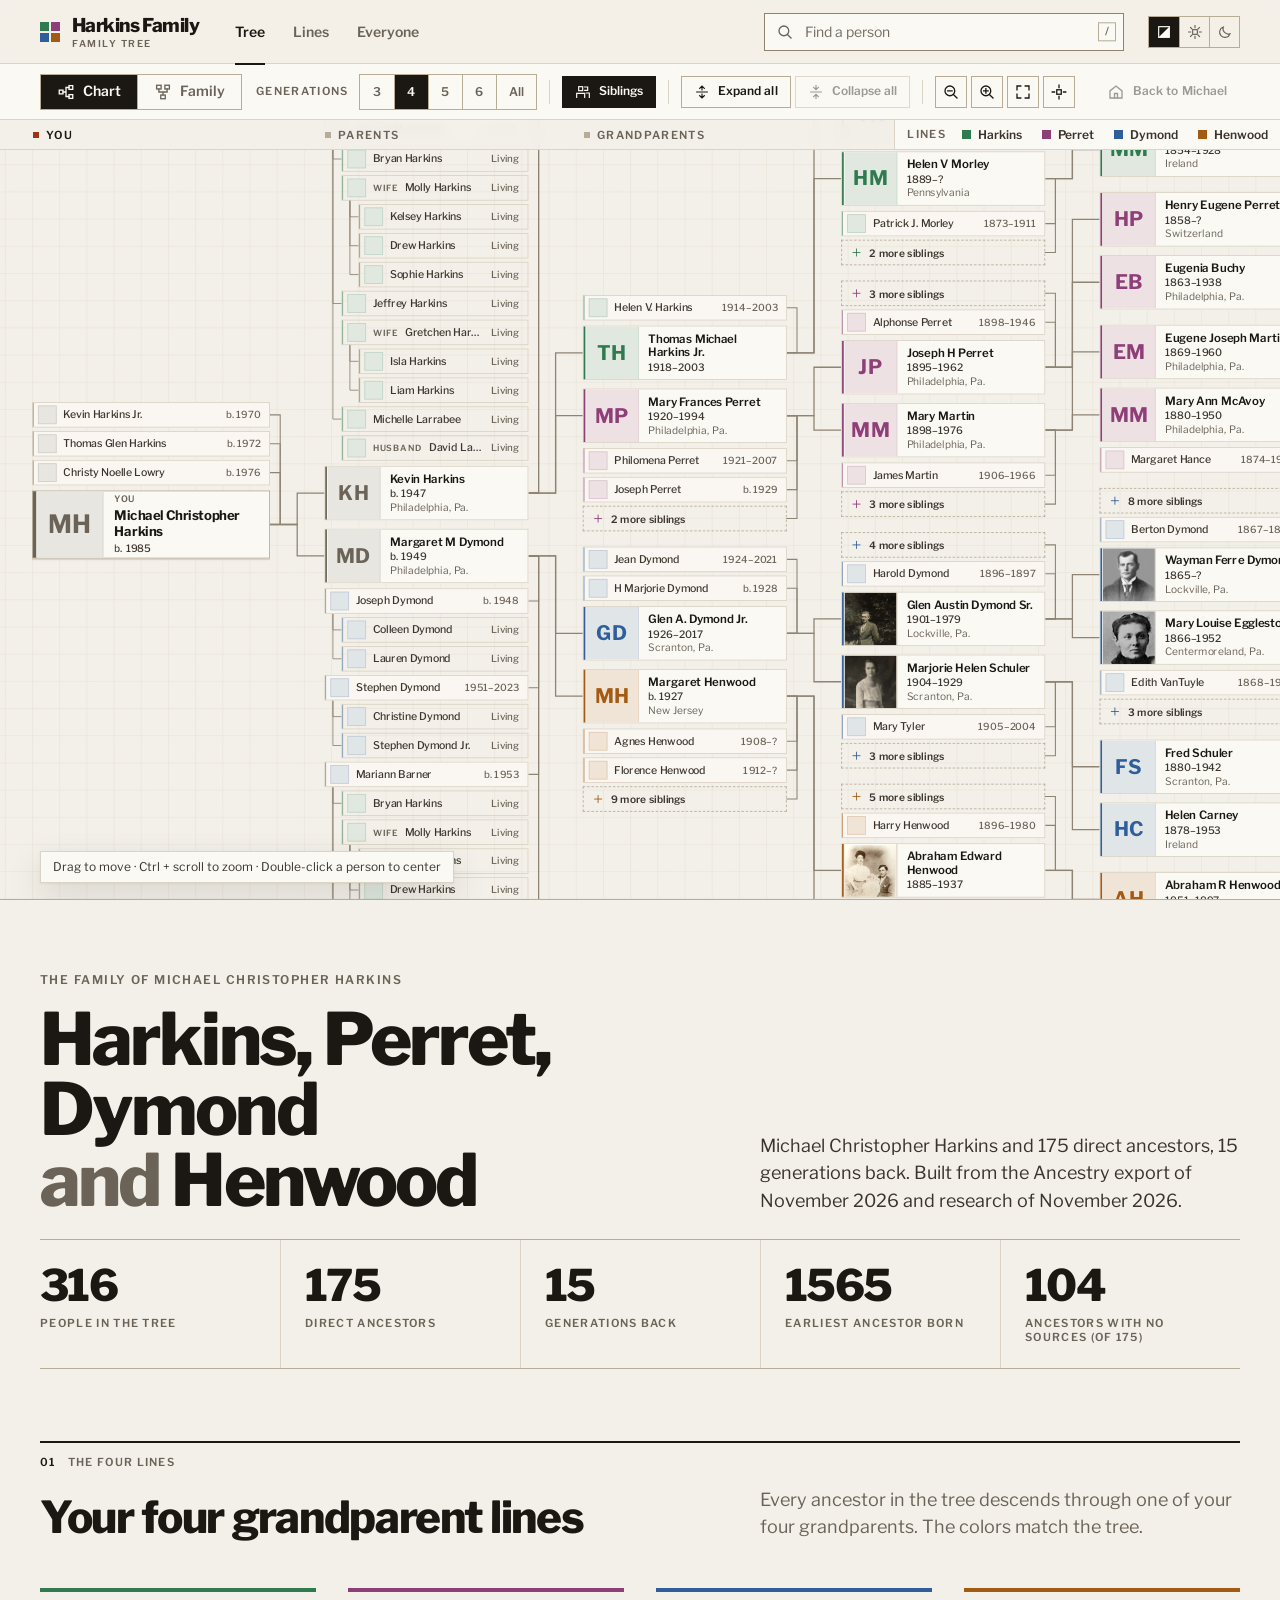
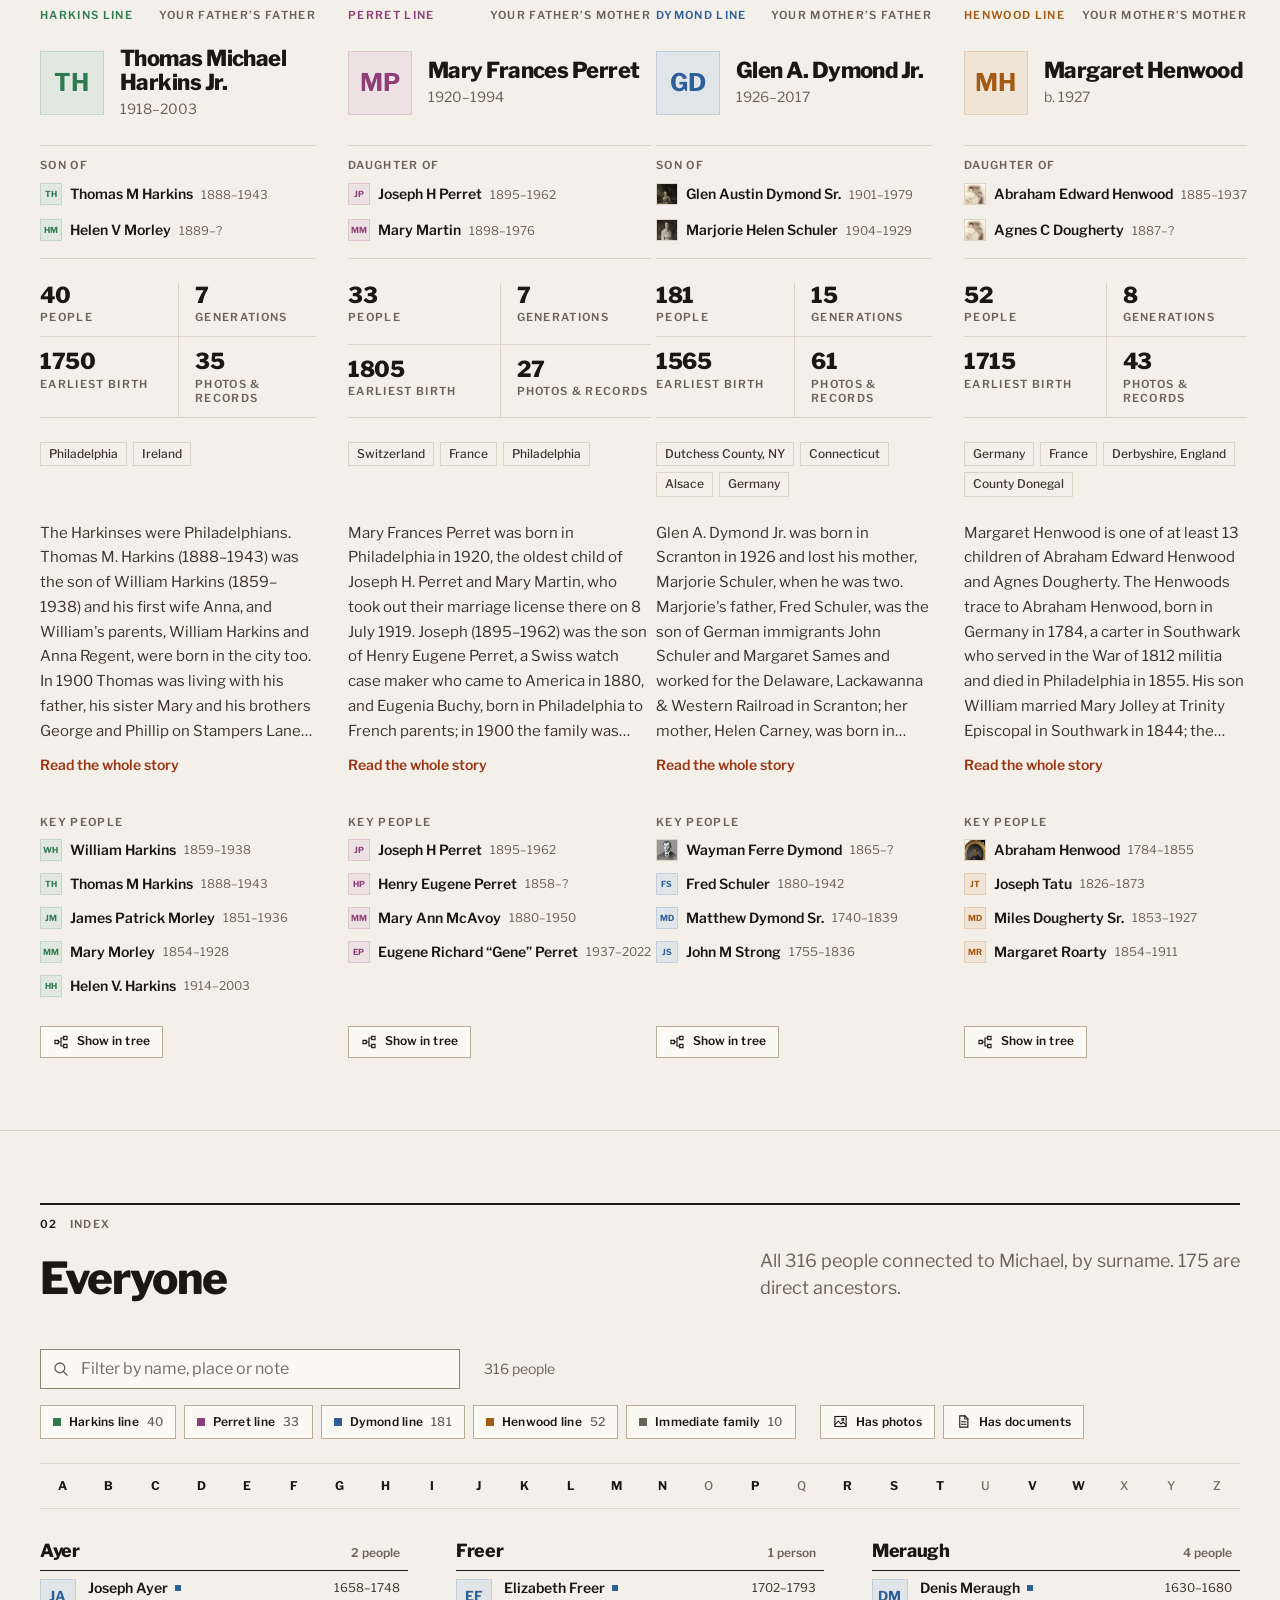
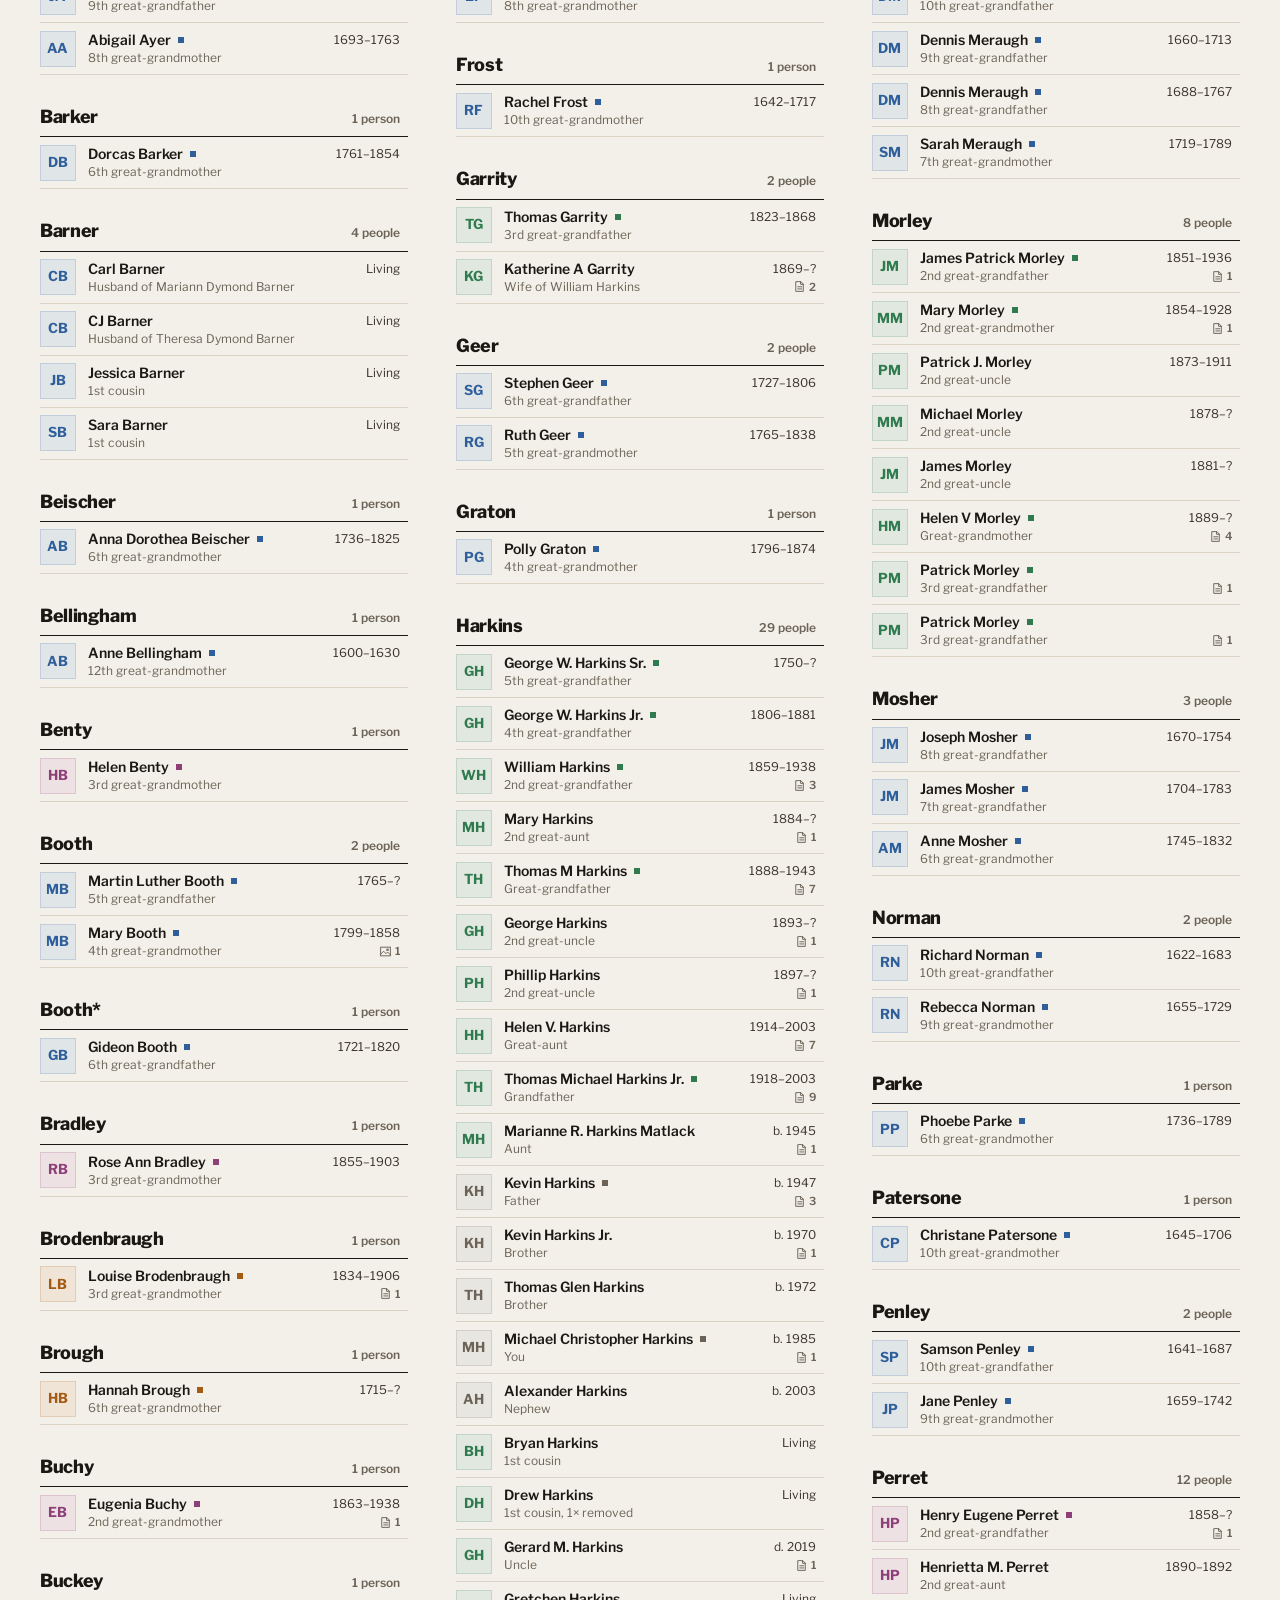
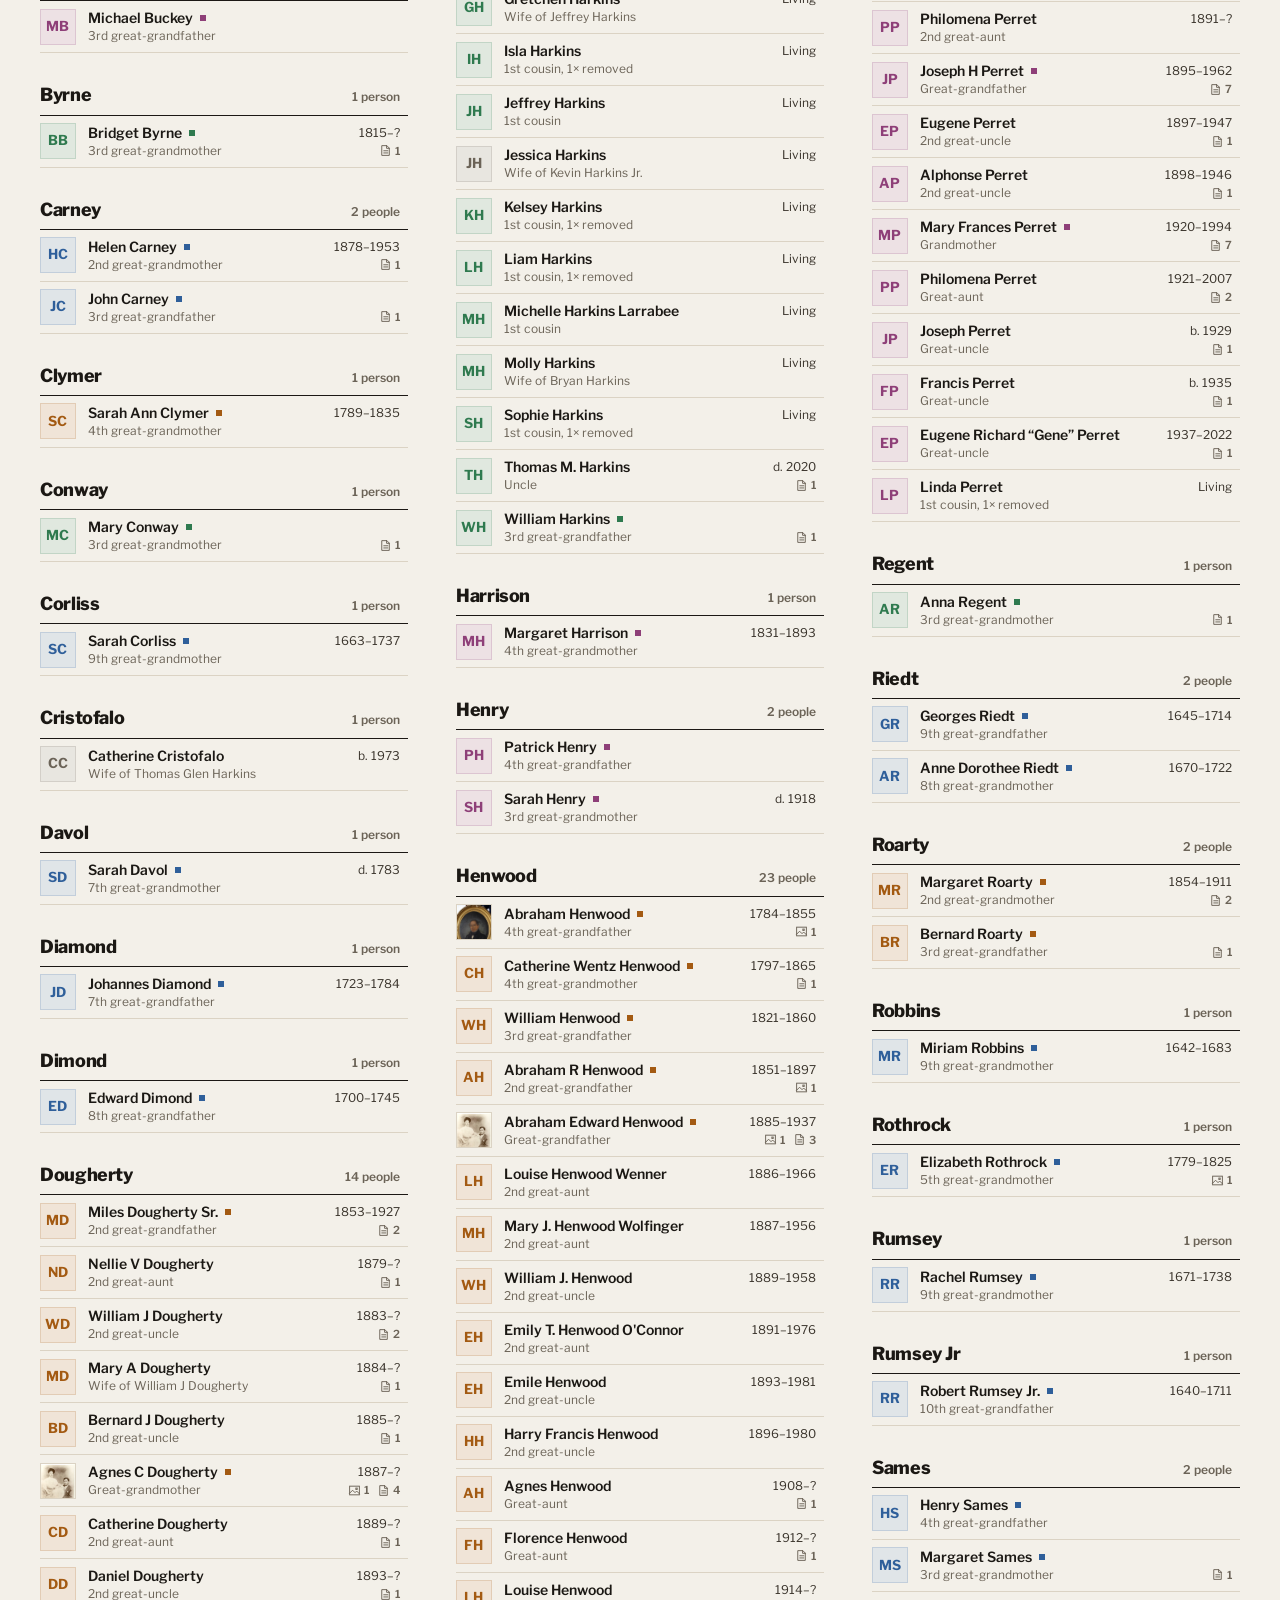
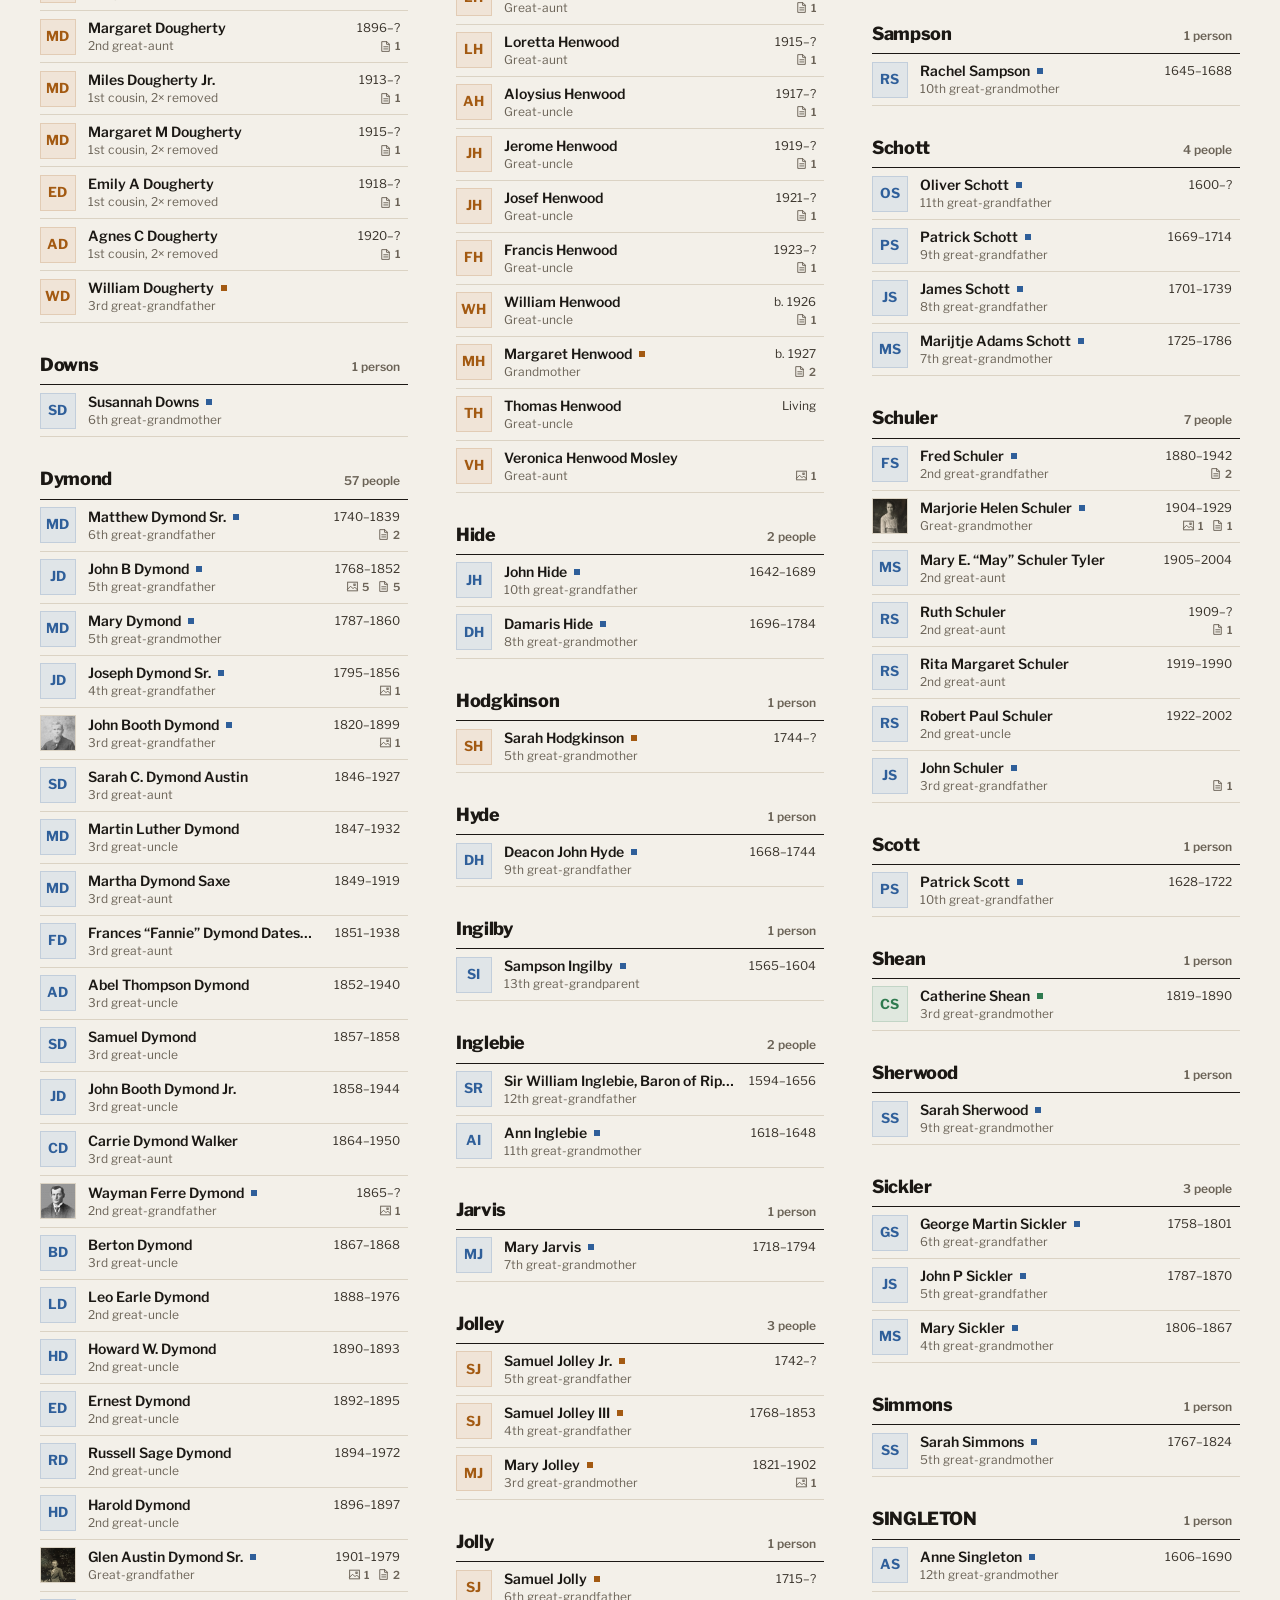
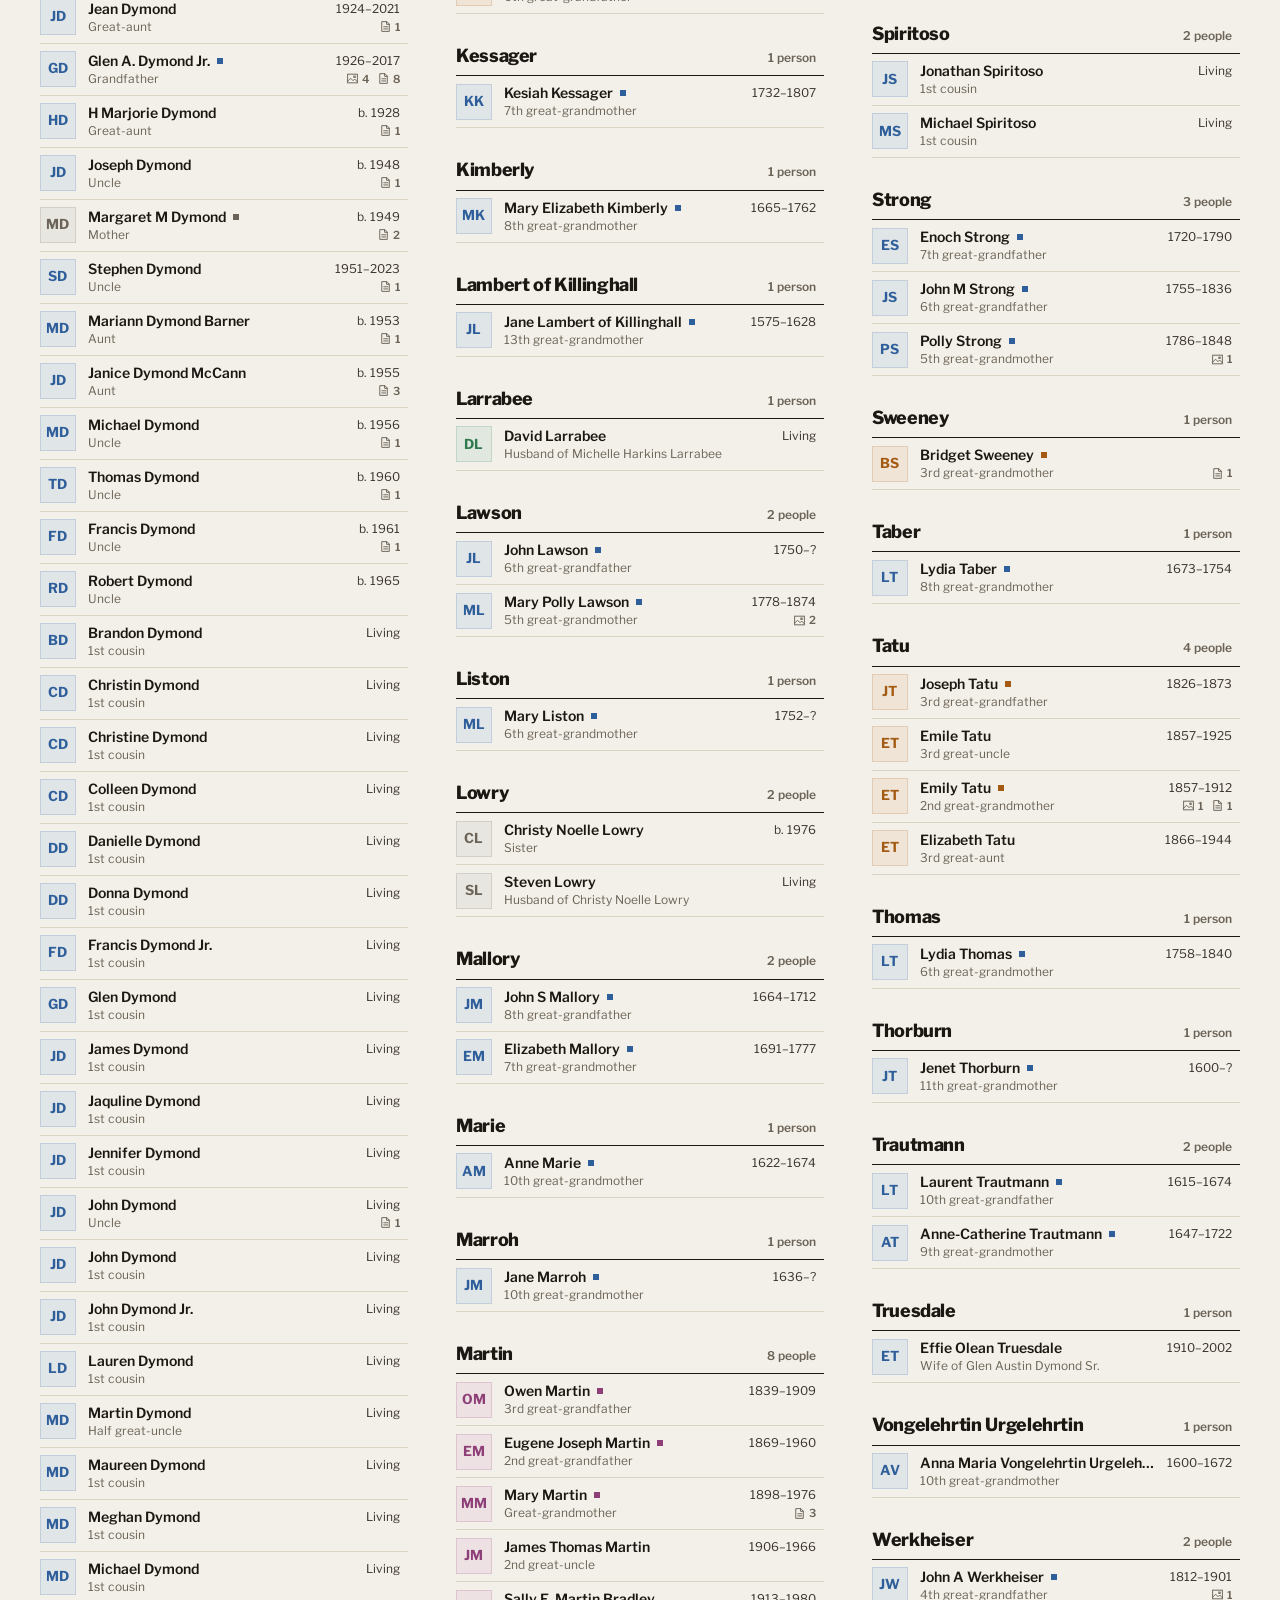
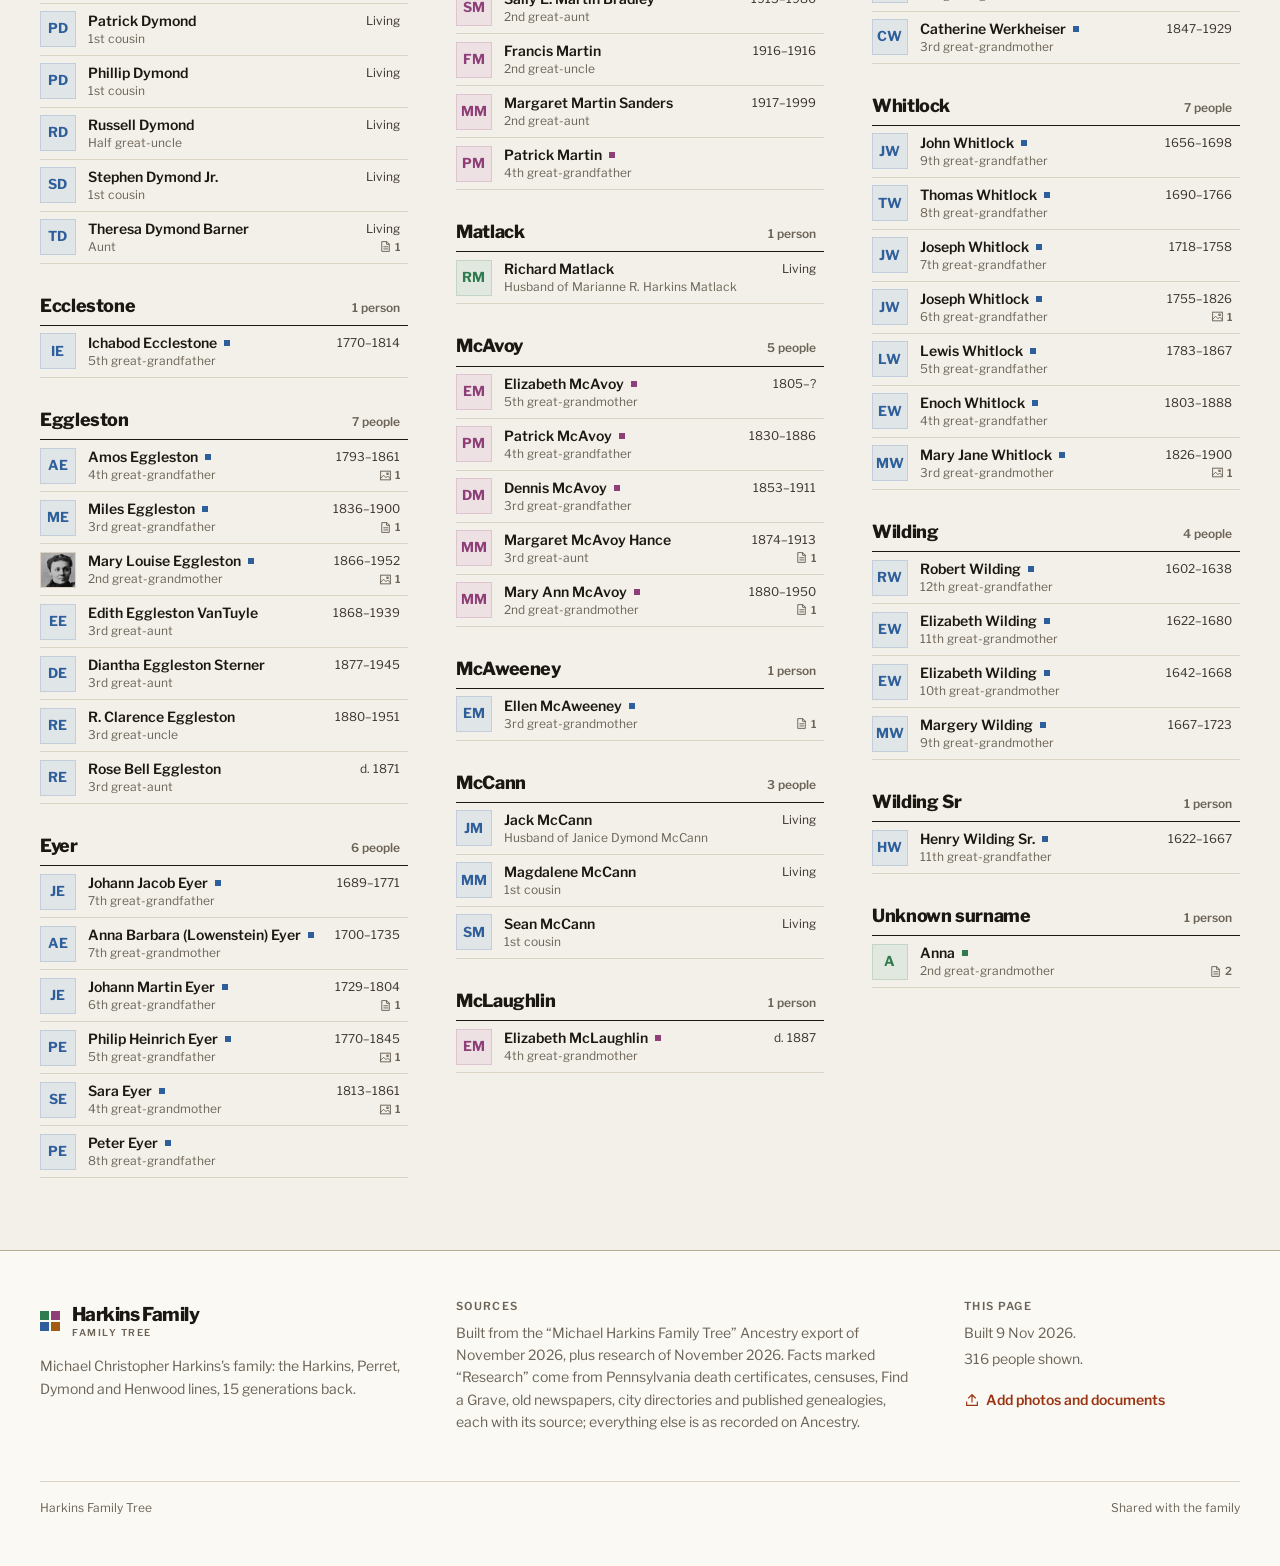
==== commit 77e78e0b: "Show living relatives in full on the site Mike asked for as much information as possible about livin" ====
--- a/docs/index.html
+++ b/docs/index.html
@@ -485,7 +485,6 @@
   user-select: none;
   font-variant-numeric: lining-nums;
 }
-.avatar.is-living .avatar-initials { opacity: .85; }
 .avatar-xs { --av: 22px; }
 .avatar-sm { --av: 32px; }
 .avatar-md { --av: 48px; }
@@ -1493,8 +1492,6 @@
 .ch-ph .ch-meta { color: var(--faint); font-size: var(--text-xs); }
 
 /* living people on the public page: a quieter card */
-.ch-node.is-living .ch-name { color: var(--ink-2); }
-.ch-node.is-living .ch-years { color: var(--muted); font-weight: 400; font-style: italic; }
 
 /* expand / collapse: a square tab off the right edge of a card at the chart's edge */
 .ch-expand {
@@ -2375,17 +2372,6 @@
 .pp-vital dd { display: grid; gap: 1px; margin: 0; }
 .pp-vital-date { font-size: var(--text-sm); font-weight: 500; font-variant-numeric: tabular-nums; }
 .pp-vital-place { font-size: 13px; color: var(--muted); line-height: 1.4; }
-
-.pp-private {
-  display: flex; gap: var(--space-3); align-items: flex-start;
-  margin-top: var(--space-5);
-  padding: var(--space-4);
-  background: var(--surface-2);
-  border-left: 3px solid var(--rule-strong);
-  font-size: 13px; line-height: 1.5; color: var(--ink-2);
-}
-.pp-private .icon { color: var(--muted); margin-top: 1px; }
-.pp-private-title { font-size: var(--text-sm); font-weight: 700; color: var(--ink); margin-bottom: 2px; }
 
 .pp-meta {
   margin-top: var(--space-5);
@@ -3571,7 +3557,7 @@
 
 <noscript><p class="noscript">The Harkins Family Tree needs JavaScript to draw the tree. Please turn it on and reload the page.</p></noscript>
 
-<script>const D = {"root":"@I342194601801@","repo":{"owner":"HarkDigital","name":"harkins-family-tree","branch":"main"},"built":"2026-11-09","people":{"@I342194601801@":{"id":"@I342194601801@","name":"Michael Christopher Harkins","surname":"Harkins","sex":"M","by":null,"dy":null,"bp":"","father":"@I342194601866@","mother":"@I342194601855@","fams":[],"sibs":["@I342206032522@","@I342823105738@","@I342198311273@"],"ahn":1,"gen":0,"rel":"You","line":"self","nsrc":0,"ev":[],"living":true,"media":[],"photo":null},"@I342194601855@":{"id":"@I342194601855@","name":"Margaret M Dymond","surname":"Dymond","sex":"F","by":null,"dy":null,"bp":"","father":"@I342198307183@","mother":"@I342198741673@","fams":[{"spouse":"@I342194601866@","kids":["@I342206032522@","@I342823105738@","@I342198311273@","@I342194601801@"],"marr":""}],"sibs":["@I342198741671@","@I342198741672@","@I342198741674@","@I342198741675@","@I342198741680@","@I342198741676@","@I342198741678@","@I342823104436@","@I342198741670@","@I342198741679@"],"ahn":3,"gen":1,"rel":"Mother","line":"self","nsrc":0,"ev":[],"living":true,"media":[],"photo":null},"@I342194601866@":{"id":"@I342194601866@","name":"Kevin Harkins","surname":"Harkins","sex":"M","by":null,"dy":null,"bp":"","father":"@I342194601955@","mother":"@I342198310332@","fams":[{"spouse":"@I342194601855@","kids":["@I342206032522@","@I342823105738@","@I342198311273@","@I342194601801@"],"marr":""}],"sibs":["@I342199506709@","@I342199506708@","@I342199506710@"],"ahn":2,"gen":1,"rel":"Father","line":"self","nsrc":0,"ev":[],"living":true,"media":[],"photo":null},"@I342194601955@":{"id":"@I342194601955@","name":"Thomas Michael Harkins Jr.","surname":"Harkins","sex":"M","by":1918,"dy":2003,"bp":"Philadelphia, Pennsylvania","father":"@I342198302222@","mother":"@I342198302220@","fams":[{"spouse":"@I342198310332@","kids":["@I342199506709@","@I342194601866@","@I342199506708@","@I342199506710@"],"marr":""}],"sibs":["@I342198302221@"],"ahn":4,"gen":2,"rel":"Grandfather","line":"harkins","nsrc":9,"ev":[{"tag":"BIRT","label":"Born","date":"7 Jan 1918","place":"Philadelphia, Pennsylvania, USA","detail":"","src":[{"t":"U.S. WWII Draft Cards Young Men, 1940-1947","p":"The National Archives in St. Louis, Missouri; St. Louis, Missouri; WWII Draft Registration Cards for Pennsylvania, 10/16/1940-03/31/1947; Record Group: Records of the Selective Service System, 147; Box: 1019","a":"2238:9223878","m":"r-2238-9223878"},{"t":"1940 United States Federal Census","p":"Year: 1940; Census Place: Philadelphia, Philadelphia, Pennsylvania; Roll: m-t0627-03730; Page: 8B; Enumeration District: 51-1361","a":"2442:22949874","m":"r-2442-22949874"},{"t":"Pennsylvania, Veteran Compensation Application Files, WWII, 1950-1966","p":"","a":"3147:1419734","m":"r-3147-1419734"},{"t":"U.S., Social Security Death Index, 1935-2014","p":"Social Security Administration; Washington D.C., USA; Social Security Death Index, Master File","a":"3693:72014214","m":"r-3693-72014214"},{"t":"1920 United States Federal Census","p":"Year: 1920; Census Place: Philadelphia Ward 36, Philadelphia, Pennsylvania; Roll: T625_1638; Page: 10A; Enumeration District: 1282","a":"6061:89171477","m":"r-6061-89171477"},{"t":"1930 United States Federal Census","p":"Year: 1930; Census Place: Philadelphia, Philadelphia, Pennsylvania; Page: 11A; Enumeration District: 0138; FHL microfilm: 2341858","a":"6224:54452013","m":"r-6224-54452013"},{"t":"U.S., Social Security Applications and Claims Index, 1936-2007","p":"","a":"60901:25137123","m":"r-60901-25137123"},{"t":"New Jersey, Death Index, 1901-2017","p":"Surname Range: A-L; Title: New Jersey Death Index, 2001-2017","a":"61260:512508","m":"r-61260-512508"},{"t":"Newspapers.com Obituary Index, 1800s-current","p":"The Philadelphia Inquirer; Publication Date: 4/ Dec/ 2003; Publication Place: Philadelphia, Pennsylvania, United States of America; URL:","a":"61843:633376591","m":"r-61843-633376591"}]},{"tag":"RESI","label":"Lived","date":"1920","place":"Philadelphia Ward 36, Philadelphia, Pennsylvania, USA","detail":"Marital Status: Single; Relation to Head: Son","src":[{"t":"1920 United States Federal Census","p":"Year: 1920; Census Place: Philadelphia Ward 36, Philadelphia, Pennsylvania; Roll: T625_1638; Page: 10A; Enumeration District: 1282","a":"6061:89171477","m":"r-6061-89171477"}]},{"tag":"RESI","label":"Lived","date":"1930","place":"Philadelphia, Philadelphia, Pennsylvania, USA","detail":"Marital Status: Single; Relation to Head: Son","src":[{"t":"1930 United States Federal Census","p":"Year: 1930; Census Place: Philadelphia, Philadelphia, Pennsylvania; Page: 11A; Enumeration District: 0138; FHL microfilm: 2341858","a":"6224:54452013","m":"r-6224-54452013"}]},{"tag":"RESI","label":"Lived","date":"1935","place":"Philadelphia, Philadelphia, Pennsylvania","detail":"","src":[{"t":"1940 United States Federal Census","p":"Year: 1940; Census Place: Philadelphia, Philadelphia, Pennsylvania; Roll: m-t0627-03730; Page: 8B; Enumeration District: 51-1361","a":"2442:22949874","m":"r-2442-22949874"}]},{"tag":"RESI","label":"Lived","date":"1940","place":"Philadelphia, Philadelphia, Pennsylvania, USA","detail":"Relation to Head: Self; Relative Relation to Head: Mother","src":[{"t":"U.S. WWII Draft Cards Young Men, 1940-1947","p":"The National Archives in St. Louis, Missouri; St. Louis, Missouri; WWII Draft Registration Cards for Pennsylvania, 10/16/1940-03/31/1947; Record Group: Records of the Selective Service System, 147; Box: 1019","a":"2238:9223878","m":"r-2238-9223878"},{"t":"1940 United States Federal Census","p":"Year: 1940; Census Place: Philadelphia, Philadelphia, Pennsylvania; Roll: m-t0627-03730; Page: 8B; Enumeration District: 51-1361","a":"2442:22949874","m":"r-2442-22949874"}]},{"tag":"RESI","label":"Lived","date":"25 Jan 1950","place":"Philadelphia, Philadelphia, Pennsylvania, USA","detail":"","src":[{"t":"Pennsylvania, Veteran Compensation Application Files, WWII, 1950-1966","p":"","a":"3147:1419734","m":"r-3147-1419734"}]},{"tag":"RESI","label":"Lived","date":"Before 1951","place":"Pennsylvania","detail":"","src":[{"t":"U.S., Social Security Death Index, 1935-2014","p":"Social Security Administration; Washington D.C., USA; Social Security Death Index, Master File","a":"3693:72014214","m":"r-3693-72014214"}]},{"tag":"RESI","label":"Lived","date":"","place":"Medford, NJ","detail":"","src":[{"t":"Newspapers.com Obituary Index, 1800s-current","p":"The Philadelphia Inquirer; Publication Date: 4/ Dec/ 2003; Publication Place: Philadelphia, Pennsylvania, United States of America; URL:","a":"61843:633376591","m":"r-61843-633376591"}]},{"tag":"DEAT","label":"Died","date":"2 Dec 2003","place":"Cherry Hill, Camden, New Jersey, USA","detail":"","src":[{"t":"U.S., Social Security Death Index, 1935-2014","p":"Social Security Administration; Washington D.C., USA; Social Security Death Index, Master File","a":"3693:72014214","m":"r-3693-72014214"},{"t":"U.S., Social Security Applications and Claims Index, 1936-2007","p":"","a":"60901:25137123","m":"r-60901-25137123"},{"t":"New Jersey, Death Index, 1901-2017","p":"Surname Range: A-L; Title: New Jersey Death Index, 2001-2017","a":"61260:512508","m":"r-61260-512508"},{"t":"Newspapers.com Obituary Index, 1800s-current","p":"The Philadelphia Inquirer; Publication Date: 4/ Dec/ 2003; Publication Place: Philadelphia, Pennsylvania, United States of America; URL:","a":"61843:633376591","m":"r-61843-633376591"}]}],"living":false,"media":["r-6061-89171477","r-6224-54452013","r-2442-22949874","r-2238-9223878","r-3147-1419734","r-61260-512508","r-61843-633376591","r-60901-25137123","r-3693-72014214"],"photo":null},"@I342198302220@":{"id":"@I342198302220@","name":"Helen V Morley","surname":"Morley","sex":"F","by":1889,"dy":null,"bp":"Pennsylvania","father":"@I342198309762@","mother":"@I342198309806@","fams":[{"spouse":"@I342198302222@","kids":["@I342198302221@","@I342194601955@"],"marr":"1913 · Philadelphia, Pennsylvania"}],"sibs":["@I342823239004@","@I342823239078@","@I342823239132@"],"ahn":9,"gen":3,"rel":"Great-grandmother","line":"harkins","nsrc":6,"ev":[{"tag":"BIRT","label":"Born","date":"abt 1889","place":"Pennsylvania","detail":"","src":[{"t":"1940 United States Federal Census","p":"Year: 1940; Census Place: Philadelphia, Philadelphia, Pennsylvania; Roll: m-t0627-03730; Page: 8B; Enumeration District: 51-1361","a":"2442:22949870","m":"r-2442-22949870"},{"t":"1920 United States Federal Census","p":"Year: 1920; Census Place: Philadelphia Ward 36, Philadelphia, Pennsylvania; Roll: T625_1638; Page: 10A; Enumeration District: 1282","a":"6061:89171475","m":"r-6061-89171475"},{"t":"1930 United States Federal Census","p":"Year: 1930; Census Place: Philadelphia, Philadelphia, Pennsylvania; Page: 11A; Enumeration District: 0138; FHL microfilm: 2341858","a":"6224:54452026","m":"r-6224-54452026"}]},{"tag":"RESI","label":"Lived","date":"1900","place":"421 Manton St., Philadelphia Ward 2, Pennsylvania, USA","detail":"With her parents and her brothers Michael and James.","src":[{"t":"1900 U.S. census, Philadelphia Ward 2, sheet 1","p":"https://www.ancestry.com/search/collections/7602/records/52647056","u":"https://www.ancestry.com/search/collections/7602/records/52647056","r":true}],"res":true},{"tag":"RESI","label":"Lived","date":"1920","place":"Philadelphia Ward 36, Philadelphia, Pennsylvania, USA","detail":"Marital Status: Married; Relation to Head: Wife","src":[{"t":"1920 United States Federal Census","p":"Year: 1920; Census Place: Philadelphia Ward 36, Philadelphia, Pennsylvania; Roll: T625_1638; Page: 10A; Enumeration District: 1282","a":"6061:89171475","m":"r-6061-89171475"}]},{"tag":"RESI","label":"Lived","date":"1930","place":"Philadelphia, Philadelphia, Pennsylvania, USA","detail":"Marital Status: Married; Relation to Head: Wife","src":[{"t":"1930 United States Federal Census","p":"Year: 1930; Census Place: Philadelphia, Philadelphia, Pennsylvania; Page: 11A; Enumeration District: 0138; FHL microfilm: 2341858","a":"6224:54452026","m":"r-6224-54452026"}]},{"tag":"RESI","label":"Lived","date":"1935","place":"Philadelphia, Philadelphia, Pennsylvania","detail":"","src":[{"t":"1940 United States Federal Census","p":"Year: 1940; Census Place: Philadelphia, Philadelphia, Pennsylvania; Roll: m-t0627-03730; Page: 8B; Enumeration District: 51-1361","a":"2442:22949870","m":"r-2442-22949870"}]},{"tag":"RESI","label":"Lived","date":"1940","place":"Philadelphia, Philadelphia, Pennsylvania, USA","detail":"Marital Status: Married; Relation to Head: Wife","src":[{"t":"1940 United States Federal Census","p":"Year: 1940; Census Place: Philadelphia, Philadelphia, Pennsylvania; Roll: m-t0627-03730; Page: 8B; Enumeration District: 51-1361","a":"2442:22949870","m":"r-2442-22949870"}]},{"tag":"RESI","label":"Lived","date":"1950","place":"1529 S. Etting St., Philadelphia, Pennsylvania, USA","detail":"Widowed and keeping house, with her daughter Helen. The census gives her age as 59.","src":[{"t":"1950 U.S. census, Philadelphia, ED 51-1819, sheet 5 (National Archives)","p":"https://1950census.archives.gov/search/?county=Philadelphia&ed=51-1819&name=Harkins&page=1&size=20&state=PA","u":"https://1950census.archives.gov/search/?county=Philadelphia&ed=51-1819&name=Harkins&page=1&size=20&state=PA","r":true}],"res":true}],"living":false,"media":["r-2536-1964274","r-6061-89171475","r-6224-54452026","r-2442-22949870"],"photo":null},"@I342198302221@":{"id":"@I342198302221@","name":"Helen V. Harkins","surname":"Harkins","sex":"F","by":1914,"dy":2003,"bp":"Pennsylvania","father":"@I342198302222@","mother":"@I342198302220@","fams":[],"sibs":["@I342194601955@"],"ahn":null,"gen":null,"rel":"Great-aunt","line":"harkins","nsrc":8,"ev":[{"tag":"BIRT","label":"Born","date":"15 Dec 1914","place":"Pennsylvania","detail":"New Jersey's death index gives the same date. The Ancestry tree has abt 1915.","src":[{"t":"1940 United States Federal Census","p":"Year: 1940; Census Place: Philadelphia, Philadelphia, Pennsylvania; Roll: m-t0627-03730; Page: 8B; Enumeration District: 51-1361","a":"2442:22949872","m":"r-2442-22949872"},{"t":"U.S., Social Security Death Index, 1935-2014","p":"Social Security Administration; Washington D.C., USA; Social Security Death Index, Master File","a":"3693:70499057","m":"r-3693-70499057"},{"t":"1920 United States Federal Census","p":"Year: 1920; Census Place: Philadelphia Ward 36, Philadelphia, Pennsylvania; Roll: T625_1638; Page: 10A; Enumeration District: 1282","a":"6061:89171476","m":"r-6061-89171476"},{"t":"1930 United States Federal Census","p":"Year: 1930; Census Place: Philadelphia, Philadelphia, Pennsylvania; Page: 11A; Enumeration District: 0138; FHL microfilm: 2341858","a":"6224:54452034","m":"r-6224-54452034"},{"t":"New Jersey, Death Index, 1901-2017","p":"Surname Range: A-L; Title: New Jersey Death Index, 2001-2017","a":"61260:487995","m":"r-61260-487995"}],"res":true},{"tag":"RESI","label":"Lived","date":"1920","place":"Philadelphia Ward 36, Philadelphia, Pennsylvania, USA","detail":"Marital Status: Single; Relation to Head: Daughter","src":[{"t":"1920 United States Federal Census","p":"Year: 1920; Census Place: Philadelphia Ward 36, Philadelphia, Pennsylvania; Roll: T625_1638; Page: 10A; Enumeration District: 1282","a":"6061:89171476","m":"r-6061-89171476"}]},{"tag":"RESI","label":"Lived","date":"1930","place":"Philadelphia, Philadelphia, Pennsylvania, USA","detail":"Marital Status: Single; Relation to Head: Daughter","src":[{"t":"1930 United States Federal Census","p":"Year: 1930; Census Place: Philadelphia, Philadelphia, Pennsylvania; Page: 11A; Enumeration District: 0138; FHL microfilm: 2341858","a":"6224:54452034","m":"r-6224-54452034"}]},{"tag":"RESI","label":"Lived","date":"1935","place":"Philadelphia, Philadelphia, Pennsylvania","detail":"","src":[{"t":"1940 United States Federal Census","p":"Year: 1940; Census Place: Philadelphia, Philadelphia, Pennsylvania; Roll: m-t0627-03730; Page: 8B; Enumeration District: 51-1361","a":"2442:22949872","m":"r-2442-22949872"}]},{"tag":"RESI","label":"Lived","date":"1940","place":"Philadelphia, Philadelphia, Pennsylvania, USA","detail":"Marital Status: Single; Relation to Head: Daughter","src":[{"t":"1940 United States Federal Census","p":"Year: 1940; Census Place: Philadelphia, Philadelphia, Pennsylvania; Roll: m-t0627-03730; Page: 8B; Enumeration District: 51-1361","a":"2442:22949872","m":"r-2442-22949872"}]},{"tag":"OCCU","label":"Occupation","date":"1940","place":"","detail":"An operator in government work, 40 hours a week; she earned $750 in 1939 and had finished four years of high school.","src":[{"t":"1940 U.S. census, Philadelphia, ED 51-1361, sheet 8B","p":"https://www.ancestry.com/search/collections/2442/records/22949872","u":"https://www.ancestry.com/search/collections/2442/records/22949872","r":true,"m":"r-2442-22949872"}],"res":true},{"tag":"RESI","label":"Lived","date":"1950","place":"1529 S. Etting St., Philadelphia, Pennsylvania, USA","detail":"Single, with her widowed mother.","src":[{"t":"1950 U.S. census, Philadelphia, ED 51-1819, sheet 5 (National Archives)","p":"https://1950census.archives.gov/search/?county=Philadelphia&ed=51-1819&name=Harkins&page=1&size=20&state=PA","u":"https://1950census.archives.gov/search/?county=Philadelphia&ed=51-1819&name=Harkins&page=1&size=20&state=PA","r":true}],"res":true},{"tag":"OCCU","label":"Occupation","date":"1950","place":"","detail":"Bookkeeping-machine operator for the Army's Quartermaster Corps, 40 hours a week.","src":[{"t":"1950 U.S. census, Philadelphia, ED 51-1819, sheet 5 (National Archives)","p":"https://1950census.archives.gov/search/?county=Philadelphia&ed=51-1819&name=Harkins&page=1&size=20&state=PA","u":"https://1950census.archives.gov/search/?county=Philadelphia&ed=51-1819&name=Harkins&page=1&size=20&state=PA","r":true}],"res":true},{"tag":"RESI","label":"Lived","date":"Before 1951","place":"Pennsylvania","detail":"","src":[{"t":"U.S., Social Security Death Index, 1935-2014","p":"Social Security Administration; Washington D.C., USA; Social Security Death Index, Master File","a":"3693:70499057","m":"r-3693-70499057"}]},{"tag":"DEAT","label":"Died","date":"6 Apr 2003","place":"New Jersey, USA","detail":"Her Social Security record gives her last home as Vineland, Cumberland County.","src":[{"t":"U.S., Social Security Death Index, 1935-2014","p":"Social Security Administration; Washington D.C., USA; Social Security Death Index, Master File","a":"3693:70499057","m":"r-3693-70499057"},{"t":"New Jersey, Death Index, 1901-2017","p":"Surname Range: A-L; Title: New Jersey Death Index, 2001-2017","a":"61260:487995","m":"r-61260-487995"},{"t":"Newspapers.com Obituary Index, 1800s-current","p":"The Philadelphia Inquirer; Publication Date: 9/ Apr/ 2003; Publication Place: Philadelphia, Pennsylvania, United States of America; URL:","a":"61843:633378286","m":"r-61843-633378286"}],"res":true}],"living":false,"media":["r-6061-89171476","r-6224-54452034","r-2442-22949872","r-61260-487995","r-61843-633378286","r-3693-70499057"],"photo":null},"@I342198302222@":{"id":"@I342198302222@","name":"Thomas M Harkins","surname":"Harkins","sex":"M","by":1888,"dy":1943,"bp":"Philadelphia, Pennsylvania","father":"@I342823140108@","mother":"@I342823140127@","fams":[{"spouse":"@I342198302220@","kids":["@I342198302221@","@I342194601955@"],"marr":"1913 · Philadelphia, Pennsylvania"}],"sibs":["@I342823140345@","@I342823140346@","@I342823140347@"],"ahn":8,"gen":3,"rel":"Great-grandfather","line":"harkins","nsrc":9,"ev":[{"tag":"BIRT","label":"Born","date":"26 Nov 1888","place":"Philadelphia, Pennsylvania, USA","detail":"","src":[{"t":"1940 United States Federal Census","p":"Year: 1940; Census Place: Philadelphia, Philadelphia, Pennsylvania; Roll: m-t0627-03730; Page: 8B; Enumeration District: 51-1361","a":"2442:22949868","m":"r-2442-22949868"},{"t":"Pennsylvania, Death Certificates, 1906-1967","p":"Pennsylvania Historical and Museum Commission; Harrisburg, PA, USA; Pennsylvania (State). Death Certificates, 1906-1968; Certificate Number Range: 058101-060500","a":"5164:4604249","m":"r-5164-4604249"},{"t":"1920 United States Federal Census","p":"Year: 1920; Census Place: Philadelphia Ward 36, Philadelphia, Pennsylvania; Roll: T625_1638; Page: 10A; Enumeration District: 1282","a":"6061:89171474","m":"r-6061-89171474"},{"t":"1930 United States Federal Census","p":"Year: 1930; Census Place: Philadelphia, Philadelphia, Pennsylvania; Page: 11A; Enumeration District: 0138; FHL microfilm: 2341858","a":"6224:54451999","m":"r-6224-54451999"},{"t":"U.S., Find A Grave Index, 1600s-Current","p":"","a":"60525:173980829"}],"res":true},{"tag":"RESI","label":"Lived","date":"1920","place":"Philadelphia Ward 36, Philadelphia, Pennsylvania, USA","detail":"Marital Status: Married; Relation to Head: Head","src":[{"t":"1920 United States Federal Census","p":"Year: 1920; Census Place: Philadelphia Ward 36, Philadelphia, Pennsylvania; Roll: T625_1638; Page: 10A; Enumeration District: 1282","a":"6061:89171474","m":"r-6061-89171474"}]},{"tag":"RESI","label":"Lived","date":"1930","place":"Philadelphia, Philadelphia, Pennsylvania, USA","detail":"Marital Status: Married; Relation to Head: Head","src":[{"t":"1930 United States Federal Census","p":"Year: 1930; Census Place: Philadelphia, Philadelphia, Pennsylvania; Page: 11A; Enumeration District: 0138; FHL microfilm: 2341858","a":"6224:54451999","m":"r-6224-54451999"}]},{"tag":"RESI","label":"Lived","date":"1935","place":"Philadelphia, Philadelphia, Pennsylvania","detail":"","src":[{"t":"1940 United States Federal Census","p":"Year: 1940; Census Place: Philadelphia, Philadelphia, Pennsylvania; Roll: m-t0627-03730; Page: 8B; Enumeration District: 51-1361","a":"2442:22949868","m":"r-2442-22949868"}]},{"tag":"RESI","label":"Lived","date":"1940","place":"Philadelphia, Philadelphia, Pennsylvania, USA","detail":"Marital Status: Married; Relation to Head: Head","src":[{"t":"1940 United States Federal Census","p":"Year: 1940; Census Place: Philadelphia, Philadelphia, Pennsylvania; Roll: m-t0627-03730; Page: 8B; Enumeration District: 51-1361","a":"2442:22949868","m":"r-2442-22949868"}]},{"tag":"OCCU","label":"Occupation","date":"","place":"","detail":"Engineer for a stevedoring business.","src":[{"t":"Pennsylvania, Death Certificates, 1906-1967","p":"Pennsylvania Historical and Museum Commission; Harrisburg, PA, USA; Pennsylvania (State). Death Certificates, 1906-1968; Certificate Number Range: 058101-060500","a":"5164:4604249","m":"r-5164-4604249"},{"t":"Pennsylvania death certificate 59708 (1943)","p":"https://www.ancestry.com/search/collections/5164/records/4604249","u":"https://www.ancestry.com/search/collections/5164/records/4604249","r":true,"m":"r-5164-4604249"}],"res":true},{"tag":"NOTE","label":"Note","date":"","place":"","detail":"His death certificate names his parents as William Harkins and Anna, both born in Philadelphia, and the 1900 and 1910 censuses show him living with that William. Ancestry used to attach him to William Andrew Harkins and Jane Fitzpatrick of the Wilmington family, whose children don't include a Thomas.","src":[{"t":"Pennsylvania death certificate 59708 (1943)","p":"https://www.ancestry.com/search/collections/5164/records/4604249","u":"https://www.ancestry.com/search/collections/5164/records/4604249","r":true,"m":"r-5164-4604249"}],"res":true},{"tag":"DEAT","label":"Died","date":"23 Jun 1943","place":"Philadelphia, Pennsylvania, USA","detail":"At home, 1529 S. Etting St. His wife Helen V. Harkins gave the details.","src":[{"t":"Pennsylvania, Death Certificates, 1906-1967","p":"Pennsylvania Historical and Museum Commission; Harrisburg, PA, USA; Pennsylvania (State). Death Certificates, 1906-1968; Certificate Number Range: 058101-060500","a":"5164:4604249","m":"r-5164-4604249"},{"t":"U.S., Find A Grave Index, 1600s-Current","p":"","a":"60525:173980829"},{"t":"Pennsylvania death certificate 59708 (1943)","p":"https://www.ancestry.com/search/collections/5164/records/4604249","u":"https://www.ancestry.com/search/collections/5164/records/4604249","r":true,"m":"r-5164-4604249"}],"res":true},{"tag":"BURI","label":"Buried","date":"28 Jun 1943","place":"Holy Cross Cemetery, Yeadon, Pennsylvania, USA","detail":"A MORLEY/HARKINS family stone stands in Sec. 15, Range 2 (Find a Grave 17186085).","src":[{"t":"U.S., Find A Grave Index, 1600s-Current","p":"","a":"60525:173980829"},{"t":"Find a Grave memorial 209547745","p":"","r":true}],"res":true}],"living":false,"media":["a-8d7f7dec","r-2536-834617","r-6061-89171474","r-6224-54451999","r-2442-22949868","r-5164-4604249","r-61843-454929603"],"photo":null},"@I342198307183@":{"id":"@I342198307183@","name":"Glen A. Dymond Jr.","surname":"Dymond","sex":"M","by":1926,"dy":2017,"bp":"Scranton, Penna.","father":"@I342198309689@","mother":"@I342198309705@","fams":[{"spouse":"@I342198741673@","kids":["@I342198741671@","@I342194601855@","@I342198741672@","@I342198741674@","@I342198741675@","@I342198741680@","@I342198741676@","@I342198741678@","@I342823104436@","@I342198741670@","@I342198741679@"],"marr":""}],"sibs":["@I342198741933@","@I342198741934@"],"ahn":6,"gen":2,"rel":"Grandfather","line":"dymond","nsrc":5,"ev":[{"tag":"BIRT","label":"Born","date":"11 Sep 1926","place":"Scranton, Penna.","detail":"","src":[{"t":"U.S. WWII Draft Cards Young Men, 1940-1947","p":"The National Archives in St. Louis, Missouri; St. Louis, Missouri; WWII Draft Registration Cards for New Jersey, 10/16/1940-03/31/1947; Record Group: Records of the Selective Service System, 147; Box: 184","a":"2238:301811902","m":"r-2238-301811902"},{"t":"1940 United States Federal Census","p":"Year: 1940; Census Place: Hartsville, Darlington, South Carolina; Roll: m-t0627-03803; Page: 11A; Enumeration District: 16-37","a":"2442:138770342","m":"r-2442-138770342"},{"t":"1930 United States Federal Census","p":"Year: 1930; Census Place: Queens, Queens, New York; Page: 12A; Enumeration District: 1096; FHL microfilm: 2341331","a":"6224:44550735","m":"r-6224-44550735"},{"t":"Newspapers.com Obituary Index, 1800s-current","p":"Courier-Post; Publication Date: 9/ May/ 2017; Publication Place: Camden, New Jersey, United States of America; URL:","a":"61843:663409129","m":"r-61843-663409129"}]},{"tag":"RESI","label":"Lived","date":"1930","place":"Queens, Queens, New York, USA","detail":"Marital Status: Single; Relation to Head: Son","src":[{"t":"1930 United States Federal Census","p":"Year: 1930; Census Place: Queens, Queens, New York; Page: 12A; Enumeration District: 1096; FHL microfilm: 2341331","a":"6224:44550735","m":"r-6224-44550735"}]},{"tag":"RESI","label":"Lived","date":"1935","place":"Scranton, Lackawanna, Pennsylvania","detail":"","src":[{"t":"1940 United States Federal Census","p":"Year: 1940; Census Place: Hartsville, Darlington, South Carolina; Roll: m-t0627-03803; Page: 11A; Enumeration District: 16-37","a":"2442:138770342","m":"r-2442-138770342"}]},{"tag":"RESI","label":"Lived","date":"1940","place":"Hartsville, Darlington, South Carolina, USA","detail":"Marital Status: Single; Relation to Head: Son","src":[{"t":"1940 United States Federal Census","p":"Year: 1940; Census Place: Hartsville, Darlington, South Carolina; Roll: m-t0627-03803; Page: 11A; Enumeration District: 16-37","a":"2442:138770342","m":"r-2442-138770342"}]},{"tag":"_MILT","label":"Military service","date":"28 Jun 1944","place":"","detail":"","src":[{"t":"U.S. World War II Navy Muster Rolls, 1938-1949","p":"National Archives at College Park; College Park, Maryland, United States; Muster Rolls of U.S. Navy Ships, Stations, and Other Naval Activities, 01/01/1939 - 01/01/1949; Record Group: 24, Records of the Bureau of Naval P","a":"1143:43956881","m":"r-1143-43956881"}]},{"tag":"DEAT","label":"Died","date":"7 May 2017","place":"","detail":"","src":[{"t":"Newspapers.com Obituary Index, 1800s-current","p":"Courier-Post; Publication Date: 9/ May/ 2017; Publication Place: Camden, New Jersey, United States of America; URL:","a":"61843:663409129","m":"r-61843-663409129"}]}],"living":false,"media":["a-59869143","r-6224-44550735","r-2442-138770342","r-1143-43956881","r-2238-301811902","r-61843-663409129"],"photo":null},"@I342198309689@":{"id":"@I342198309689@","name":"Glen Austin Dymond Sr.","surname":"Dymond","sex":"M","by":1901,"dy":1979,"bp":"Lockville, Pennsylvania","father":"@I342198310990@","mother":"@I342198310961@","fams":[{"spouse":"@I342198309705@","kids":["@I342198741933@","@I342198307183@","@I342198741934@"],"marr":"1923"},{"spouse":"@I342823189313@","kids":["@R-russell-dymond@","@R-martin-dymond@"],"marr":""}],"sibs":["@I342823188489@","@I342823188532@","@I342823188582@","@I342823188660@","@I342823188736@"],"ahn":12,"gen":3,"rel":"Great-grandfather","line":"dymond","nsrc":5,"ev":[{"tag":"BIRT","label":"Born","date":"2 Jul 1901","place":"Lockville, Wyoming County, Pennsylvania, USA","detail":"Source: Find a Grave memorial 122060799, https://www.findagrave.com/memorial/122060799","src":[{"t":"1930 United States Federal Census","p":"Year: 1930; Census Place: Queens, Queens, New York; Page: 12A; Enumeration District: 1096; FHL microfilm: 2341331","a":"6224:44550720","m":"r-6224-44550720"},{"t":"Find a Grave memorial 122060799","p":"","r":true}],"res":true},{"tag":"RESI","label":"Lived","date":"1930","place":"Queens, Queens, New York, USA","detail":"Marital Status: Married; Relation to Head: Head","src":[{"t":"1930 United States Federal Census","p":"Year: 1930; Census Place: Queens, Queens, New York; Page: 12A; Enumeration District: 1096; FHL microfilm: 2341331","a":"6224:44550720","m":"r-6224-44550720"}]},{"tag":"RESI","label":"Lived","date":"1949","place":"Raleigh, North Carolina, USA","detail":"Worked at the Mother & Daughter store.","src":[{"t":"Raleigh city directory, 1949 (archive.org)","p":"","r":true}],"res":true},{"tag":"RESI","label":"Lived","date":"1956","place":"Asheville, North Carolina, USA","detail":"45 Henrietta St.; worked at Belk's.","src":[{"t":"Asheville city directory, 1956 (archive.org)","p":"","r":true}],"res":true},{"tag":"DEAT","label":"Died","date":"11 Oct 1979","place":"Asheville, Buncombe, North Carolina, USA","detail":"","src":[]},{"tag":"BURI","label":"Buried","date":"","place":"Pisgah View Memorial Park, Candler, North Carolina, USA","detail":"","src":[{"t":"Find a Grave memorial 122060799","p":"","r":true}],"res":true}],"living":false,"media":["a-e18ca479","r-6224-44550720","r-61843-732717397"],"photo":"a-e18ca479","photoPos":"48% 12%"},"@I342198309705@":{"id":"@I342198309705@","name":"Marjorie Helen Schuler","surname":"Schuler","sex":"F","by":1904,"dy":1929,"bp":"Scranton, Pennsylvania","father":"@I342198310890@","mother":"@I342198310928@","fams":[{"spouse":"@I342198309689@","kids":["@I342198741933@","@I342198307183@","@I342198741934@"],"marr":"1923"}],"sibs":["@I342823241082@","@R-ruth-schuler@","@I342823241315@","@I342823241370@"],"ahn":13,"gen":3,"rel":"Great-grandmother","line":"dymond","nsrc":4,"ev":[{"tag":"BIRT","label":"Born","date":"1904","place":"Scranton, Lackawanna County, Pennsylvania, United States of America","detail":"The Dymond family genealogy (1981) names her Helen Marjorie, born 17 May 1903. Source: Find a Grave memorial 287213490, https://www.findagrave.com/memorial/287213490; The Dymond family genealogy (1981) names her Helen Marjorie, born 17 May 1903.","src":[{"t":"New York City Death Certificates, NYC Municipal Archives Historical Vital Records","p":"Kings (Brooklyn) 1929, no. 13656. Marjorie Dymond, d. 11 Jun 1929, Crown Heights Hospital, age 25, b. 1904 Scranton, Pa. Father Fred Schuler, b. Scranton, Pa. Mother: maiden name unknown, b. Ireland. Buried 15 Jun 1929, "},{"t":"Find a Grave memorial 287213490","p":"","r":true}],"res":true},{"tag":"RESI","label":"Lived","date":"1910","place":"Scranton Ward 11, Lackawanna, Pennsylvania, USA","detail":"Listed as Helen M., age 6, with her parents and sisters May and Ruth.","src":[{"t":"1910 U.S. census, Scranton Ward 11, ED 93, sheet 8A (indexed as Ford Schales)","p":"https://www.ancestry.com/search/collections/7884/records/24757646","u":"https://www.ancestry.com/search/collections/7884/records/24757646","r":true,"m":"r-7884-24757646"}],"res":true},{"tag":"DEAT","label":"Died","date":"11 June 1929","place":"Brooklyn, Kings County (Brooklyn), New York, United States of America","detail":"Died at Crown Heights Hospital, Brooklyn, of septic bronchopneumonia. Home: 143-20 Glassboro Ave, Jamaica, Queens. NYC death certificate 13656 (Kings, 1929), NYC Municipal Archives: https://a860-historicalvitalrecords.nyc.gov/view/5973680","src":[{"t":"New York City Death Certificates, NYC Municipal Archives Historical Vital Records","p":"Kings (Brooklyn) 1929, no. 13656. Marjorie Dymond, d. 11 Jun 1929, Crown Heights Hospital, age 25, b. 1904 Scranton, Pa. Father Fred Schuler, b. Scranton, Pa. Mother: maiden name unknown, b. Ireland. Buried 15 Jun 1929, "}]},{"tag":"BURI","label":"Buried","date":"15 Jun 1929","place":"Calvary Cemetery, Pennsylvania, USA","detail":"Calvary Cemetery, Pa. (town hard to read on the death certificate). Undertaker: Fairchild Sons Inc., Brooklyn. The certificate reads \"Calvary Cemetery, [one word unclear], Pa.\"; the Dymond genealogy (1981) says Olyphant. A second Find a Grave memorial placing her in Calvary, Queens, misreads the certificate. Source: New York City death certificate 13656 (1929); Find a Grave memorial 287213490, https://www.findagrave.com/memorial/287213490; The certificate reads “Calvary Cemetery, [one word unclear], Pa.”; the Dymond genealogy (1981) says Olyphant. A second Find a Grave memorial placing her in Calvary, Queens, misreads the certificate.","src":[{"t":"New York City Death Certificates, NYC Municipal Archives Historical Vital Records","p":"Kings (Brooklyn) 1929, no. 13656. Marjorie Dymond, d. 11 Jun 1929, Crown Heights Hospital, age 25, b. 1904 Scranton, Pa. Father Fred Schuler, b. Scranton, Pa. Mother: maiden name unknown, b. Ireland. Buried 15 Jun 1929, "},{"t":"New York City death certificate 13656 (1929); Find a Grave memorial 287213490","p":"","r":true}],"res":true}],"living":false,"media":["a-3d45c052","r-7884-24757646"],"photo":"a-3d45c052","photoPos":"50% 25%"},"@I342198309762@":{"id":"@I342198309762@","name":"James Patrick Morley","surname":"Morley","sex":"M","by":1851,"dy":1936,"bp":"Ireland","father":"@I342823249791@","mother":"@I342823249765@","fams":[{"spouse":"@I342198309806@","kids":["@I342823239004@","@I342823239078@","@I342823239132@","@I342198302220@"],"marr":"abt 1873"}],"sibs":[],"ahn":18,"gen":4,"rel":"2nd great-grandfather","line":"harkins","nsrc":3,"ev":[{"tag":"BIRT","label":"Born","date":"Mar 1851","place":"Ireland","detail":"Age 85 at his death. Source: Pennsylvania death certificate 36672 (1936), https://www.ancestry.com/search/collections/5164/records/5309638; Age 85 at his death.","src":[{"t":"Pennsylvania death certificate 36672 (1936)","p":"https://www.ancestry.com/search/collections/5164/records/5309638","u":"https://www.ancestry.com/search/collections/5164/records/5309638","r":true,"m":"r-5164-5309638"}],"res":true},{"tag":"IMMI","label":"Immigrated","date":"1871","place":"","detail":"The 1900 census says he came to the United States in 1871 and had been naturalized.","src":[{"t":"1900 U.S. census, Philadelphia Ward 2, sheet 1","p":"https://www.ancestry.com/search/collections/7602/records/52647056","u":"https://www.ancestry.com/search/collections/7602/records/52647056","r":true}],"res":true},{"tag":"OCCU","label":"Occupation","date":"1900","place":"","detail":"Laborer.","src":[{"t":"1900 U.S. census, Philadelphia Ward 2, sheet 1","p":"https://www.ancestry.com/search/collections/7602/records/52647056","u":"https://www.ancestry.com/search/collections/7602/records/52647056","r":true}],"res":true},{"tag":"RESI","label":"Lived","date":"1900","place":"421 Manton St., Philadelphia Ward 2, Pennsylvania, USA","detail":"With his wife Mary and their children Michael, James and Helen.","src":[{"t":"1900 U.S. census, Philadelphia Ward 2, sheet 1","p":"https://www.ancestry.com/search/collections/7602/records/52647056","u":"https://www.ancestry.com/search/collections/7602/records/52647056","r":true}],"res":true},{"tag":"NOTE","label":"Note","date":"","place":"","detail":"The 1900 census gives his birth as Aug 1855 and Mary's as about 1858, both about four years later than their death certificates do; the certificates' dates are used here.","src":[{"t":"1900 U.S. census, Philadelphia Ward 2, sheet 1","p":"https://www.ancestry.com/search/collections/7602/records/52647056","u":"https://www.ancestry.com/search/collections/7602/records/52647056","r":true}],"res":true},{"tag":"DEAT","label":"Died","date":"18 Apr 1936","place":"S Etting, Philadelphia, Pennsylvania, USA","detail":"Source: Pennsylvania death certificate 36672 (1936), https://www.ancestry.com/search/collections/5164/records/5309638","src":[{"t":"Pennsylvania death certificate 36672 (1936)","p":"https://www.ancestry.com/search/collections/5164/records/5309638","u":"https://www.ancestry.com/search/collections/5164/records/5309638","r":true,"m":"r-5164-5309638"}],"res":true},{"tag":"BURI","label":"Buried","date":"","place":"Holy Cross Cemetery, Yeadon, Pennsylvania, USA","detail":"","src":[{"t":"Find a Grave memorial 143235707","p":"","r":true}],"res":true}],"living":false,"media":["r-5164-5309638"],"photo":null},"@I342198309806@":{"id":"@I342198309806@","name":"Mary Morley","surname":"Morley","sex":"F","by":1854,"dy":1928,"bp":"Ireland","father":"@I342199506306@","mother":"@I342199506324@","fams":[{"spouse":"@I342198309762@","kids":["@I342823239004@","@I342823239078@","@I342823239132@","@I342198302220@"],"marr":"abt 1873"}],"sibs":[],"ahn":19,"gen":4,"rel":"2nd great-grandmother","line":"harkins","nsrc":3,"ev":[{"tag":"BIRT","label":"Born","date":"16 Mar 1854","place":"Ireland","detail":"Source: Pennsylvania death certificate 95980 (1928), https://www.ancestry.com/search/collections/5164/records/4749998","src":[{"t":"Pennsylvania death certificate 95980 (1928)","p":"https://www.ancestry.com/search/collections/5164/records/4749998","u":"https://www.ancestry.com/search/collections/5164/records/4749998","r":true,"m":"r-5164-4749998"}],"res":true},{"tag":"RESI","label":"Lived","date":"1900","place":"421 Manton St., Philadelphia Ward 2, Pennsylvania, USA","detail":"With her husband James and their children Michael, James and Helen.","src":[{"t":"1900 U.S. census, Philadelphia Ward 2, sheet 1","p":"https://www.ancestry.com/search/collections/7602/records/52647056","u":"https://www.ancestry.com/search/collections/7602/records/52647056","r":true}],"res":true},{"tag":"NOTE","label":"Note","date":"","place":"","detail":"Her death certificate names her parents as Patrick Morley and Mary Conway, so Morley was her maiden name as well as her married one. Her husband James's father was also a Patrick Morley.","src":[{"t":"Pennsylvania death certificate 95980 (1928)","p":"https://www.ancestry.com/search/collections/5164/records/4749998","u":"https://www.ancestry.com/search/collections/5164/records/4749998","r":true,"m":"r-5164-4749998"}],"res":true},{"tag":"DEAT","label":"Died","date":"3 Oct 1928","place":"Philadelphia, Pennsylvania, USA","detail":"Source: Pennsylvania death certificate 95980 (1928), https://www.ancestry.com/search/collections/5164/records/4749998","src":[{"t":"Pennsylvania death certificate 95980 (1928)","p":"https://www.ancestry.com/search/collections/5164/records/4749998","u":"https://www.ancestry.com/search/collections/5164/records/4749998","r":true,"m":"r-5164-4749998"}],"res":true},{"tag":"BURI","label":"Buried","date":"","place":"Holy Cross Cemetery, Yeadon, Pennsylvania, USA","detail":"","src":[{"t":"Find a Grave memorial 143235815","p":"","r":true}],"res":true}],"living":false,"media":["r-5164-4749998"],"photo":null},"@I342198310332@":{"id":"@I342198310332@","name":"Mary Frances Perret","surname":"Perret","sex":"F","by":1920,"dy":1994,"bp":"Philadelphia, Pennsylvania","father":"@I342198310488@","mother":"@I342198310489@","fams":[{"spouse":"@I342194601955@","kids":["@I342199506709@","@I342194601866@","@I342199506708@","@I342199506710@"],"marr":""}],"sibs":["@I342198310490@","@I342198310491@","@I342198310492@","@I342198310493@"],"ahn":5,"gen":2,"rel":"Grandmother","line":"perret","nsrc":8,"ev":[{"tag":"BIRT","label":"Born","date":"27 May 1920","place":"Philadelphia, Pennsylvania, USA","detail":"","src":[{"t":"1940 United States Federal Census","p":"Year: 1940; Census Place: Philadelphia, Philadelphia, Pennsylvania; Roll: m-t0627-03751; Page: 1A; Enumeration District: 51-2062","a":"2442:22397220","m":"r-2442-22397220"},{"t":"U.S., Social Security Death Index, 1935-2014","p":"Social Security Administration; Washington D.C., USA; Social Security Death Index, Master File","a":"3693:25560325","m":"r-3693-25560325"},{"t":"U.S., Find A Grave Index, 1600s-Current","p":"","a":"60525:2846069","m":"r-60525-2846069"},{"t":"U.S., Social Security Applications and Claims Index, 1936-2007","p":"","a":"60901:802373727","m":"r-60901-802373727"},{"t":"New Jersey, Death Index, 1901-2017","p":"Year Range: 1994; Surname Range: G-N; Title: New Jersey, Death Indexes, 1904-2000","a":"61260:3668478","m":"r-61260-3668478"}]},{"tag":"RESI","label":"Lived","date":"1935","place":"Philadelphia, Philadelphia, Pennsylvania","detail":"","src":[{"t":"1940 United States Federal Census","p":"Year: 1940; Census Place: Philadelphia, Philadelphia, Pennsylvania; Roll: m-t0627-03751; Page: 1A; Enumeration District: 51-2062","a":"2442:22397220","m":"r-2442-22397220"}]},{"tag":"RESI","label":"Lived","date":"1940","place":"Philadelphia, Philadelphia, Pennsylvania, USA","detail":"Marital Status: Single; Relation to Head: Daughter","src":[{"t":"1940 United States Federal Census","p":"Year: 1940; Census Place: Philadelphia, Philadelphia, Pennsylvania; Roll: m-t0627-03751; Page: 1A; Enumeration District: 51-2062","a":"2442:22397220","m":"r-2442-22397220"}]},{"tag":"RESI","label":"Lived","date":"Before 1951","place":"Pennsylvania","detail":"","src":[{"t":"U.S., Social Security Death Index, 1935-2014","p":"Social Security Administration; Washington D.C., USA; Social Security Death Index, Master File","a":"3693:25560325","m":"r-3693-25560325"}]},{"tag":"MARR","label":"Married","date":"","place":"Philadelphia, Philadelphia, Pennsylvania, United States","detail":"","src":[{"t":"Philadelphia, Pennsylvania, Marriage Index, 1885-1951","p":"","a":"2536:1265926","m":"r-2536-1265926"}]},{"tag":"DEAT","label":"Died","date":"4 Oct 1994","place":"Mount Laurel, Burlington County, New Jersey, United States of America","detail":"","src":[{"t":"U.S., Social Security Death Index, 1935-2014","p":"Social Security Administration; Washington D.C., USA; Social Security Death Index, Master File","a":"3693:25560325","m":"r-3693-25560325"},{"t":"U.S., Find A Grave Index, 1600s-Current","p":"","a":"60525:2846069","m":"r-60525-2846069"},{"t":"U.S., Social Security Applications and Claims Index, 1936-2007","p":"","a":"60901:802373727","m":"r-60901-802373727"},{"t":"New Jersey, Death Index, 1901-2017","p":"Year Range: 1994; Surname Range: G-N; Title: New Jersey, Death Indexes, 1904-2000","a":"61260:3668478","m":"r-61260-3668478"}]},{"tag":"BURI","label":"Buried","date":"","place":"Cherry Hill, Camden County, New Jersey, United States of America","detail":"","src":[{"t":"U.S., Find A Grave Index, 1600s-Current","p":"","a":"60525:2846069","m":"r-60525-2846069"}]}],"living":false,"media":["r-2442-22397220","r-61260-3668478","r-60525-2846069","r-60901-802373727","r-3693-25560325","r-2536-1265926","r-61843-454773975"],"photo":null},"@I342198310488@":{"id":"@I342198310488@","name":"Joseph H Perret","surname":"Perret","sex":"M","by":1895,"dy":1962,"bp":"Philadelphia, Pennsylvania","father":"@I342823164378@","mother":"@I342823164379@","fams":[{"spouse":"@I342198310489@","kids":["@I342198310332@","@I342198310490@","@I342198310491@","@I342198310492@","@I342198310493@"],"marr":"1919 · Philadelphia, Pennsylvania"}],"sibs":["@I342823166582@","@I342823164375@","@I342823164376@","@I342823164377@"],"ahn":10,"gen":3,"rel":"Great-grandfather","line":"perret","nsrc":16,"ev":[{"tag":"BIRT","label":"Born","date":"23 Mar 1895","place":"Philadelphia, Pennsylvania, USA","detail":"","src":[{"t":"U.S., World War II Draft Registration Cards, 1942","p":"National Archives at St. Louis; St Louis, MO, USA; World War II Draft Cards (Fourth Registration) For the State of Pennsylvania; Record Group Title: Records of the Selective Service System; Record Group Number: 147; Seri","a":"1002:2988245"},{"t":"1940 United States Federal Census","p":"Year: 1940; Census Place: Philadelphia, Philadelphia, Pennsylvania; Roll: m-t0627-03751; Page: 1A; Enumeration District: 51-2062","a":"2442:22397216","m":"r-2442-22397216"},{"t":"Pennsylvania, Death Certificates, 1906-1967","p":"Pennsylvania Historical and Museum Commission; Harrisburg, PA, USA; Pennsylvania (State). Death Certificates, 1906-1968; Certificate Number Range: 087151-090000","a":"5164:5661010","m":"r-5164-5661010"},{"t":"1920 United States Federal Census","p":"Year: 1920; Census Place: Philadelphia Ward 48, Philadelphia, Pennsylvania; Roll: T625_1648; Page: 3A; Enumeration District: 1834","a":"6061:12486282","m":"r-6061-12486282"},{"t":"U.S., World War I Draft Registration Cards, 1917-1918","p":"Registration State: Pennsylvania; Registration County: Philadelphia","a":"6482:27398247"},{"t":"1900 United States Federal Census","p":"Year: 1900; Census Place: Riverside, Burlington, New Jersey; Roll: 957; Page: 21; Enumeration District: 0032","a":"7602:44924300","m":"r-7602-44924300"},{"t":"U.S., Find A Grave Index, 1600s-Current","p":"","a":"60525:219252479"}],"res":true},{"tag":"RESI","label":"Lived","date":"1900","place":"7 Jefferson St., Riverside, Burlington, New Jersey, USA","detail":"With his parents, his sister Philomena and his brothers Eugene and Alphonse. The census gives his birth as March 1894.","src":[{"t":"1900 United States Federal Census","p":"Year: 1900; Census Place: Riverside, Burlington, New Jersey; Roll: 957; Page: 21; Enumeration District: 0032","a":"7602:44924300","m":"r-7602-44924300"},{"t":"1900 U.S. census, Riverside, Burlington County, New Jersey, sheet 21","p":"https://www.ancestry.com/search/collections/7602/records/44924300","u":"https://www.ancestry.com/search/collections/7602/records/44924300","r":true,"m":"r-7602-44924300"}],"res":true},{"tag":"_MILT","label":"Military service","date":"1917-1918","place":"2236 S. 69th St., Philadelphia, Pennsylvania, USA","detail":"World War I draft registration. Single; slender and of medium height, with dark brown hair and blue eyes. The card gives his birth as 23 Mar 1895 in Pennsylvania, as his death certificate does.","src":[{"t":"U.S., World War I Draft Registration Cards, 1917-1918","p":"Registration State: Pennsylvania; Registration County: Philadelphia","a":"6482:27398247"}]},{"tag":"EVEN","label":"World War I draft registration","date":"1917–1918","place":"2236 S. 69th St., Philadelphia, Pennsylvania, USA","detail":"Single; slender and of medium height, with dark brown hair and blue eyes. The card gives his birth as 23 Mar 1895 in Pennsylvania, as his death certificate does.","src":[{"t":"World War I draft registration card of Joseph H. Perret, Philadelphia local board 42 (Ancestry)","p":"","r":true}],"res":true},{"tag":"EVEN","label":"Marriage license","date":"8 Jul 1919","place":"Philadelphia, Pennsylvania, USA","detail":"Joseph H. Perret and Mary Martin; he lived in the 48th Ward.","src":[{"t":"Evening Public Ledger (Philadelphia), 8 Jul 1919, p. 2, “Today’s Marriage Licenses”","p":"https://panewsarchive.psu.edu/lccn/sn83045211/1919-07-08/ed-1/seq-2/","u":"https://panewsarchive.psu.edu/lccn/sn83045211/1919-07-08/ed-1/seq-2/","r":true}],"res":true},{"tag":"RESI","label":"Lived","date":"1920","place":"Philadelphia Ward 48, Philadelphia, Pennsylvania, USA","detail":"Marital Status: Married; Relation to Head: Head","src":[{"t":"1920 United States Federal Census","p":"Year: 1920; Census Place: Philadelphia Ward 48, Philadelphia, Pennsylvania; Roll: T625_1648; Page: 3A; Enumeration District: 1834","a":"6061:12486282","m":"r-6061-12486282"}]},{"tag":"RESI","label":"Lived","date":"1935","place":"Philadelphia, Philadelphia, Pennsylvania","detail":"","src":[{"t":"1940 United States Federal Census","p":"Year: 1940; Census Place: Philadelphia, Philadelphia, Pennsylvania; Roll: m-t0627-03751; Page: 1A; Enumeration District: 51-2062","a":"2442:22397216","m":"r-2442-22397216"}]},{"tag":"RESI","label":"Lived","date":"1940","place":"Philadelphia, Philadelphia, Pennsylvania, USA","detail":"Marital Status: Married; Relation to Head: Head","src":[{"t":"1940 United States Federal Census","p":"Year: 1940; Census Place: Philadelphia, Philadelphia, Pennsylvania; Roll: m-t0627-03751; Page: 1A; Enumeration District: 51-2062","a":"2442:22397216","m":"r-2442-22397216"}]},{"tag":"_MILT","label":"Military service","date":"1942","place":"Philadelphia, Pennsylvania, USA","detail":"World War II draft registration. Registered as Joseph Henry Perret, born in Philadelphia. The index gives his birth as 3 Mar 1895; his World War I card and death certificate say 23 Mar.","src":[{"t":"U.S., World War II Draft Registration Cards, 1942","p":"National Archives at St. Louis; St Louis, MO, USA; World War II Draft Cards (Fourth Registration) For the State of Pennsylvania; Record Group Title: Records of the Selective Service System; Record Group Number: 147; Seri","a":"1002:2988245"}]},{"tag":"EVEN","label":"World War II draft registration","date":"1942","place":"Philadelphia, Pennsylvania, USA","detail":"Registered as Joseph Henry Perret, born in Philadelphia. The index gives his birth as 3 Mar 1895; his World War I card and death certificate say 23 Mar.","src":[{"t":"World War II draft registration of Joseph Henry Perret, 1942 (Ancestry's index)","p":"","r":true}],"res":true},{"tag":"DEAT","label":"Died","date":"25 Sep 1962","place":"Philadelphia, Pennsylvania, USA","detail":"","src":[{"t":"Pennsylvania, Death Certificates, 1906-1967","p":"Pennsylvania Historical and Museum Commission; Harrisburg, PA, USA; Pennsylvania (State). Death Certificates, 1906-1968; Certificate Number Range: 087151-090000","a":"5164:5661010","m":"r-5164-5661010"},{"t":"U.S., Find A Grave Index, 1600s-Current","p":"","a":"60525:219252479"},{"t":"Pennsylvania death certificate 089060-62 (1962)","p":"https://www.ancestry.com/search/collections/5164/records/5661010","u":"https://www.ancestry.com/search/collections/5164/records/5661010","r":true,"m":"r-5164-5661010"}],"res":true},{"tag":"BURI","label":"Buried","date":"","place":"Holy Cross Cemetery, Yeadon, Pennsylvania, USA","detail":"Find a Grave gives his birth as 23 Mar 1894, the year the 1900 census gives.","src":[{"t":"U.S., Find A Grave Index, 1600s-Current","p":"","a":"60525:219252479"},{"t":"Find a Grave memorial 248220581","p":"","r":true}],"res":true}],"living":false,"media":["r-7602-44924300","r-61381-870742","r-6061-12486282","r-2442-22397216","r-5164-5661010","r-60901-642755783"],"photo":null},"@I342198310489@":{"id":"@I342198310489@","name":"Mary Martin","surname":"Martin","sex":"F","by":1898,"dy":1976,"bp":"Philadelphia, Pennsylvania","father":"@I342823237194@","mother":"@I342198311003@","fams":[{"spouse":"@I342198310488@","kids":["@I342198310332@","@I342198310490@","@I342198310491@","@I342198310492@","@I342198310493@"],"marr":"1919 · Philadelphia, Pennsylvania"}],"sibs":["@I342823237233@","@I342823237266@","@I342823237325@","@I342823237369@"],"ahn":11,"gen":3,"rel":"Great-grandmother","line":"perret","nsrc":5,"ev":[{"tag":"BIRT","label":"Born","date":"20 Aug 1898","place":"Philadelphia, Pennsylvania, USA","detail":"Source: Find a Grave memorial 248220586, https://www.findagrave.com/memorial/248220586","src":[{"t":"1940 United States Federal Census","p":"Year: 1940; Census Place: Philadelphia, Philadelphia, Pennsylvania; Roll: m-t0627-03751; Page: 1A; Enumeration District: 51-2062","a":"2442:22397217","m":"r-2442-22397217"},{"t":"Find a Grave memorial 248220586","p":"","r":true}],"res":true},{"tag":"EVEN","label":"Marriage license","date":"8 Jul 1919","place":"Philadelphia, Pennsylvania, USA","detail":"Joseph H. Perret and Mary Martin; he lived in the 48th Ward.","src":[{"t":"Evening Public Ledger (Philadelphia), 8 Jul 1919, p. 2, “Today’s Marriage Licenses”","p":"https://panewsarchive.psu.edu/lccn/sn83045211/1919-07-08/ed-1/seq-2/","u":"https://panewsarchive.psu.edu/lccn/sn83045211/1919-07-08/ed-1/seq-2/","r":true}],"res":true},{"tag":"RESI","label":"Lived","date":"1935","place":"Philadelphia, Philadelphia, Pennsylvania","detail":"","src":[{"t":"1940 United States Federal Census","p":"Year: 1940; Census Place: Philadelphia, Philadelphia, Pennsylvania; Roll: m-t0627-03751; Page: 1A; Enumeration District: 51-2062","a":"2442:22397217","m":"r-2442-22397217"}]},{"tag":"RESI","label":"Lived","date":"1940","place":"Philadelphia, Philadelphia, Pennsylvania, USA","detail":"Marital Status: Married; Relation to Head: Wife","src":[{"t":"1940 United States Federal Census","p":"Year: 1940; Census Place: Philadelphia, Philadelphia, Pennsylvania; Roll: m-t0627-03751; Page: 1A; Enumeration District: 51-2062","a":"2442:22397217","m":"r-2442-22397217"}]},{"tag":"DEAT","label":"Died","date":"27 Oct 1976","place":"Camden County, New Jersey, USA","detail":"","src":[{"t":"Find a Grave memorial 248220586","p":"","r":true}],"res":true},{"tag":"BURI","label":"Buried","date":"","place":"Holy Cross Cemetery, Yeadon, Pennsylvania, USA","detail":"With her husband Joseph.","src":[{"t":"Find a Grave memorial 248220586","p":"","r":true}],"res":true}],"living":false,"media":["r-61381-900870742","r-2442-22397217","r-60901-792755783"],"photo":null},"@I342198310490@":{"id":"@I342198310490@","name":"Philomena Perret","surname":"Perret","sex":"F","by":1921,"dy":2007,"bp":"Phila, Pennsylvania","father":"@I342198310488@","mother":"@I342198310489@","fams":[],"sibs":["@I342198310332@","@I342198310491@","@I342198310492@","@I342198310493@"],"ahn":null,"gen":null,"rel":"Great-aunt","line":"perret","nsrc":2,"ev":[{"tag":"BIRT","label":"Born","date":"19 May 1921","place":"Phila, Pennsylvania","detail":"","src":[{"t":"1940 United States Federal Census","p":"Year: 1940; Census Place: Philadelphia, Philadelphia, Pennsylvania; Roll: m-t0627-03751; Page: 1B; Enumeration District: 51-2062","a":"2442:22397221","m":"r-2442-22397221"},{"t":"U.S., Social Security Applications and Claims Index, 1936-2007","p":"","a":"60901:42755783","m":"r-60901-42755783"}]},{"tag":"RESI","label":"Lived","date":"1935","place":"Philadelphia, Philadelphia, Pennsylvania","detail":"","src":[{"t":"1940 United States Federal Census","p":"Year: 1940; Census Place: Philadelphia, Philadelphia, Pennsylvania; Roll: m-t0627-03751; Page: 1B; Enumeration District: 51-2062","a":"2442:22397221","m":"r-2442-22397221"}]},{"tag":"RESI","label":"Lived","date":"1940","place":"Philadelphia, Philadelphia, Pennsylvania, USA","detail":"Marital Status: Single; Relation to Head: Daughter","src":[{"t":"1940 United States Federal Census","p":"Year: 1940; Census Place: Philadelphia, Philadelphia, Pennsylvania; Roll: m-t0627-03751; Page: 1B; Enumeration District: 51-2062","a":"2442:22397221","m":"r-2442-22397221"}]},{"tag":"DEAT","label":"Died","date":"6 Aug 2007","place":"","detail":"","src":[{"t":"U.S., Social Security Applications and Claims Index, 1936-2007","p":"","a":"60901:42755783","m":"r-60901-42755783"}]}],"living":false,"media":["r-2442-22397221","r-60901-42755783"],"photo":null},"@I342198310491@":{"id":"@I342198310491@","name":"Joseph Perret","surname":"Perret","sex":"M","by":null,"dy":null,"bp":"","father":"@I342198310488@","mother":"@I342198310489@","fams":[],"sibs":["@I342198310332@","@I342198310490@","@I342198310492@","@I342198310493@"],"ahn":null,"gen":null,"rel":"Great-uncle","line":"perret","nsrc":0,"ev":[],"living":true,"media":[],"photo":null},"@I342198310492@":{"id":"@I342198310492@","name":"Francis Perret","surname":"Perret","sex":"M","by":null,"dy":null,"bp":"","father":"@I342198310488@","mother":"@I342198310489@","fams":[],"sibs":["@I342198310332@","@I342198310490@","@I342198310491@","@I342198310493@"],"ahn":null,"gen":null,"rel":"Great-uncle","line":"perret","nsrc":0,"ev":[],"living":true,"media":[],"photo":null},"@I342198310493@":{"id":"@I342198310493@","name":"Eugene Richard “Gene” Perret","surname":"Perret","sex":"M","by":1937,"dy":2022,"bp":"Philadelphia, Pennsylvania","father":"@I342198310488@","mother":"@I342198310489@","fams":[{"spouse":null,"kids":["@I342217174613@"],"marr":""}],"sibs":["@I342198310332@","@I342198310490@","@I342198310491@","@I342198310492@"],"ahn":null,"gen":null,"rel":"Great-uncle","line":"perret","nsrc":2,"ev":[{"tag":"BIRT","label":"Born","date":"3 Apr 1937","place":"Philadelphia, Pennsylvania, USA","detail":"Source: Gene Perret, Wikipedia; Prabook: “Son of Joseph H. and Mary (Martin) Perret”, https://en.wikipedia.org/wiki/Gene_Perret","src":[{"t":"1940 United States Federal Census","p":"Year: 1940; Census Place: Philadelphia, Philadelphia, Pennsylvania; Roll: m-t0627-03751; Page: 1B; Enumeration District: 51-2062","a":"2442:22397227","m":"r-2442-22397227"},{"t":"Gene Perret, Wikipedia; Prabook: “Son of Joseph H. and Mary (Martin) Perret”","p":"https://en.wikipedia.org/wiki/Gene_Perret","u":"https://en.wikipedia.org/wiki/Gene_Perret","r":true}],"res":true},{"tag":"RESI","label":"Lived","date":"1940","place":"Philadelphia, Philadelphia, Pennsylvania, USA","detail":"Marital Status: Single; Relation to Head: Son","src":[{"t":"1940 United States Federal Census","p":"Year: 1940; Census Place: Philadelphia, Philadelphia, Pennsylvania; Roll: m-t0627-03751; Page: 1B; Enumeration District: 51-2062","a":"2442:22397227","m":"r-2442-22397227"}]},{"tag":"OCCU","label":"Occupation","date":"","place":"","detail":"Emmy-winning television comedy writer for The Carol Burnett Show and Bob Hope.","src":[{"t":"Gene Perret, Wikipedia; Prabook: “Son of Joseph H. and Mary (Martin) Perret”","p":"https://en.wikipedia.org/wiki/Gene_Perret","u":"https://en.wikipedia.org/wiki/Gene_Perret","r":true}],"res":true},{"tag":"DEAT","label":"Died","date":"15 Nov 2022","place":"Westlake Village, California, USA","detail":"","src":[{"t":"Gene Perret, Wikipedia; Prabook: “Son of Joseph H. and Mary (Martin) Perret”","p":"https://en.wikipedia.org/wiki/Gene_Perret","u":"https://en.wikipedia.org/wiki/Gene_Perret","r":true}],"res":true},{"tag":"BURI","label":"Buried","date":"","place":"Valley Oaks Memorial Park, Westlake Village, California, USA","detail":"","src":[{"t":"Gene Perret, Wikipedia; Prabook: “Son of Joseph H. and Mary (Martin) Perret”","p":"https://en.wikipedia.org/wiki/Gene_Perret","u":"https://en.wikipedia.org/wiki/Gene_Perret","r":true}],"res":true}],"living":false,"media":["r-2442-22397227"],"photo":null},"@I342198310890@":{"id":"@I342198310890@","name":"Fred Schuler","surname":"Schuler","sex":"M","by":1880,"dy":1942,"bp":"Scranton, Pennsylvania","father":"@I342823240330@","mother":"@I342823240404@","fams":[{"spouse":"@I342198310928@","kids":["@I342198309705@","@I342823241082@","@R-ruth-schuler@","@I342823241315@","@I342823241370@"],"marr":""}],"sibs":[],"ahn":26,"gen":4,"rel":"2nd great-grandfather","line":"dymond","nsrc":4,"ev":[{"tag":"BIRT","label":"Born","date":"27 Jul 1880","place":"Scranton, Lackawanna, Pennsylvania, USA","detail":"Source: Pennsylvania death certificate 91185 (1942), https://www.ancestry.com/search/collections/5164/records/4613737","src":[{"t":"New York City Death Certificates, NYC Municipal Archives Historical Vital Records","p":"Kings (Brooklyn) 1929, no. 13656, death of his daughter Marjorie Dymond. Names her father as Fred Schuler, born Scranton, Pa."},{"t":"Pennsylvania death certificate 91185 (1942)","p":"https://www.ancestry.com/search/collections/5164/records/4613737","u":"https://www.ancestry.com/search/collections/5164/records/4613737","r":true,"m":"r-5164-4613737"}],"res":true},{"tag":"RESI","label":"Lived","date":"1910","place":"Scranton Ward 11, Lackawanna, Pennsylvania, USA","detail":"Laborer for the Delaware, Lackawanna & Western Railroad; married about 1902; both his parents born in Germany.","src":[{"t":"1910 U.S. census, Scranton Ward 11, ED 93, sheet 8A (indexed as Ford Schales)","p":"https://www.ancestry.com/search/collections/7884/records/24757646","u":"https://www.ancestry.com/search/collections/7884/records/24757646","r":true,"m":"r-7884-24757646"}],"res":true},{"tag":"DEAT","label":"Died","date":"30 Oct 1942","place":"Ransom, Lackawanna, Pennsylvania, USA","detail":"","src":[{"t":"Pennsylvania death certificate 91185 (1942)","p":"https://www.ancestry.com/search/collections/5164/records/4613737","u":"https://www.ancestry.com/search/collections/5164/records/4613737","r":true,"m":"r-5164-4613737"}],"res":true},{"tag":"BURI","label":"Buried","date":"","place":"Dunmore Cemetery, Dunmore, Lackawanna, Pennsylvania, USA","detail":"","src":[{"t":"Find a Grave memorial 193965501","p":"","r":true}],"res":true}],"living":false,"media":["r-7884-24757646","r-5164-4613737"],"photo":null},"@I342198310928@":{"id":"@I342198310928@","name":"Helen Carney","surname":"Carney","sex":"F","by":1878,"dy":1953,"bp":"Ireland","father":"@I342823167514@","mother":"@I342823167515@","fams":[{"spouse":"@I342198310890@","kids":["@I342198309705@","@I342823241082@","@R-ruth-schuler@","@I342823241315@","@I342823241370@"],"marr":""}],"sibs":[],"ahn":27,"gen":4,"rel":"2nd great-grandmother","line":"dymond","nsrc":4,"ev":[{"tag":"BIRT","label":"Born","date":"17 Mar 1878","place":"Ireland","detail":"Her daughter Marjorie's 1929 New York death certificate also gives Ireland.; Her daughter Marjorie's 1929 New York death certificate also gives Ireland.","src":[{"t":"Pennsylvania, Death Certificates, 1906-1967","p":"Pennsylvania Historical and Museum Commission; Harrisburg, PA, USA; Pennsylvania (State). Death Certificates, 1906-1968; Certificate Number Range: 105001-107700","a":"5164:5923500","m":"r-5164-5923500"}],"res":true},{"tag":"NOTE","label":"Note","date":"","place":"","detail":"Find a Grave links Fred to his wife Helen Kearney Schuler (1880–1953), buried with him in Dunmore, and their daughter Mary's 2004 obituary calls her parents Frederick and Helen Karney Schuler. Her own death certificate, as Helen Schuler, gives her parents as John Carney and Ellen McAweeney.","src":[{"t":"Find a Grave memorial 46934880, with her 2004 obituary","p":"","r":true}],"res":true},{"tag":"DEAT","label":"Died","date":"25 Dec 1953","place":"Scranton, Lackawanna, Pennsylvania, USA","detail":"","src":[{"t":"Pennsylvania, Death Certificates, 1906-1967","p":"Pennsylvania Historical and Museum Commission; Harrisburg, PA, USA; Pennsylvania (State). Death Certificates, 1906-1968; Certificate Number Range: 105001-107700","a":"5164:5923500","m":"r-5164-5923500"},{"t":"Pennsylvania death certificate 106902 (1953)","p":"https://www.ancestry.com/search/collections/5164/records/5923500","u":"https://www.ancestry.com/search/collections/5164/records/5923500","r":true,"m":"r-5164-5923500"}],"res":true},{"tag":"BURI","label":"Buried","date":"","place":"Dunmore Cemetery, Dunmore, Lackawanna, Pennsylvania, USA","detail":"Beside her husband Fred.","src":[{"t":"Find a Grave memorial 234328323","p":"","r":true}],"res":true}],"living":false,"media":["r-5164-5923500"],"photo":null},"@I342198310961@":{"id":"@I342198310961@","name":"Mary Louise Eggleston","surname":"Eggleston","sex":"F","by":1866,"dy":1952,"bp":"Centermoreland, Pennsylvania","father":"@I342200255170@","mother":"@I342200255196@","fams":[{"spouse":"@I342198310990@","kids":["@I342823188489@","@I342823188532@","@I342823188582@","@I342823188660@","@I342823188736@","@I342198309689@"],"marr":"28 Sep 1887 · Vernon, Pennsylvania"}],"sibs":["@I342823192037@","@I342823192116@","@I342823196819@","@I342823206864@"],"ahn":25,"gen":4,"rel":"2nd great-grandmother","line":"dymond","nsrc":1,"ev":[{"tag":"BIRT","label":"Born","date":"4 Jun 1866","place":"Centermoreland, Pennsylvania, USA","detail":"","src":[]},{"tag":"DEAT","label":"Died","date":"13 Feb 1952","place":"Scranton, Lackawanna, Pennsylvania, USA","detail":"","src":[]},{"tag":"BURI","label":"Buried","date":"","place":"Sunnyside Cemetery, Tunkhannock, Pennsylvania, USA","detail":"","src":[{"t":"Find a Grave memorial 34515096","p":"","r":true}],"res":true}],"living":false,"media":["a-2e43624e"],"photo":"a-2e43624e","photoPos":"50% 30%"},"@I342198310990@":{"id":"@I342198310990@","name":"Wayman Ferre Dymond","surname":"Dymond","sex":"M","by":1865,"dy":null,"bp":"Lockville, Pennsylvania","father":"@I342200255235@","mother":"@I342200255256@","fams":[{"spouse":"@I342198310961@","kids":["@I342823188489@","@I342823188532@","@I342823188582@","@I342823188660@","@I342823188736@","@I342198309689@"],"marr":"28 Sep 1887 · Vernon, Pennsylvania"}],"sibs":["@I342823184029@","@I342823184099@","@I342823184163@","@I342823184236@","@I342823184292@","@I342823184345@","@I342823184401@","@I342823184436@","@I342823184479@"],"ahn":24,"gen":4,"rel":"2nd great-grandfather","line":"dymond","nsrc":3,"ev":[{"tag":"BIRT","label":"Born","date":"1 Jul 1865","place":"Lockville, Wyoming County, Pennsylvania, USA","detail":"near Dymond Hollow","src":[]},{"tag":"OCCU","label":"Occupation","date":"1897","place":"","detail":"Butcher.","src":[{"t":"Scranton Tribune, 1897","p":"","r":true}],"res":true},{"tag":"RESI","label":"Lived","date":"1899","place":"Moosic, Lackawanna, Pennsylvania, USA","detail":"","src":[{"t":"Scranton Tribune, 1899","p":"","r":true}],"res":true},{"tag":"EVEN","label":"Farm sold","date":"24 Apr 1909","place":"","detail":"The family farm was sold at sheriff's sale.","src":[{"t":"R. H. Dymond, Genealogy of the Dymond, Williams and Related Families (1981), on Find a Grave memorial 302406994","p":"","r":true}],"res":true},{"tag":"RESI","label":"Lived","date":"abt 1915","place":"Punxsutawney, Pennsylvania, USA","detail":"Ran a store there after leaving the family. The family genealogy says his final whereabouts are not known; the “about 1940” death on Ancestry has no source.","src":[{"t":"R. H. Dymond, Genealogy of the Dymond, Williams and Related Families (1981), on Find a Grave memorial 302406994","p":"","r":true}],"res":true}],"living":false,"media":["a-01265d18"],"photo":"a-01265d18","photoPos":"50% 30%"},"@I342198311003@":{"id":"@I342198311003@","name":"Mary Ann McAvoy","surname":"McAvoy","sex":"F","by":1880,"dy":1950,"bp":"Philadelphia, Pennsylvania","father":"@I342823249892@","mother":"@I342823249968@","fams":[{"spouse":"@I342823237194@","kids":["@I342198310489@","@I342823237233@","@I342823237266@","@I342823237325@","@I342823237369@"],"marr":"1898"}],"sibs":["@R-margaret-mcavoy@"],"ahn":23,"gen":4,"rel":"2nd great-grandmother","line":"perret","nsrc":2,"ev":[{"tag":"BIRT","label":"Born","date":"26 Jul 1880","place":"Philadelphia, Philadelphia, Pennsylvania, USA","detail":"Source: Pennsylvania death certificate 27075 (1950), https://www.ancestry.com/search/collections/5164/records/6365373","src":[{"t":"Pennsylvania death certificate 27075 (1950)","p":"https://www.ancestry.com/search/collections/5164/records/6365373","u":"https://www.ancestry.com/search/collections/5164/records/6365373","r":true,"m":"r-5164-6365373"}],"res":true},{"tag":"NOTE","label":"Note","date":"","place":"","detail":"Find a Grave gives her birth as 25 Jul 1877; her death certificate gives 26 Jul 1880.","src":[{"t":"Find a Grave memorial 242829282","p":"","r":true}],"res":true},{"tag":"DEAT","label":"Died","date":"20 Mar 1950","place":"Philadelphia, Philadelphia, Pennsylvania, USA","detail":"Source: Pennsylvania death certificate 27075 (1950), https://www.ancestry.com/search/collections/5164/records/6365373","src":[{"t":"Pennsylvania death certificate 27075 (1950)","p":"https://www.ancestry.com/search/collections/5164/records/6365373","u":"https://www.ancestry.com/search/collections/5164/records/6365373","r":true,"m":"r-5164-6365373"}],"res":true},{"tag":"BURI","label":"Buried","date":"","place":"Holy Cross Cemetery, Yeadon, Pennsylvania, USA","detail":"","src":[{"t":"Find a Grave memorial 242829282","p":"","r":true}],"res":true}],"living":false,"media":["r-5164-6365373"],"photo":null},"@I342198311273@":{"id":"@I342198311273@","name":"Christy Noelle Lowry","surname":"Lowry","sex":"F","by":null,"dy":null,"bp":"","father":"@I342194601866@","mother":"@I342194601855@","fams":[{"spouse":"@I342823244375@","kids":[],"marr":""}],"sibs":["@I342206032522@","@I342823105738@","@I342194601801@"],"ahn":null,"gen":null,"rel":"Sister","line":"self","nsrc":0,"ev":[],"living":true,"media":[],"photo":null},"@I342198741670@":{"id":"@I342198741670@","name":"Theresa Dymond Barner","surname":"Dymond","sex":"F","by":null,"dy":null,"bp":"","father":"@I342198307183@","mother":"@I342198741673@","fams":[{"spouse":"@R-cj-barner@","kids":["@I342823243647@","@I342823243705@"],"marr":""}],"sibs":["@I342198741671@","@I342194601855@","@I342198741672@","@I342198741674@","@I342198741675@","@I342198741680@","@I342198741676@","@I342198741678@","@I342823104436@","@I342198741679@"],"ahn":null,"gen":null,"rel":"Aunt","line":"dymond","nsrc":0,"ev":[],"living":true,"media":[],"photo":null},"@I342198741671@":{"id":"@I342198741671@","name":"Joseph Dymond","surname":"Dymond","sex":"M","by":null,"dy":null,"bp":"","father":"@I342198307183@","mother":"@I342198741673@","fams":[{"spouse":null,"kids":["@I342823243244@","@I342823243269@"],"marr":""}],"sibs":["@I342194601855@","@I342198741672@","@I342198741674@","@I342198741675@","@I342198741680@","@I342198741676@","@I342198741678@","@I342823104436@","@I342198741670@","@I342198741679@"],"ahn":null,"gen":null,"rel":"Uncle","line":"dymond","nsrc":0,"ev":[],"living":true,"media":[],"photo":null},"@I342198741672@":{"id":"@I342198741672@","name":"Stephen Dymond","surname":"Dymond","sex":"M","by":1951,"dy":2023,"bp":"Camden, New Jersey","father":"@I342198307183@","mother":"@I342198741673@","fams":[{"spouse":null,"kids":["@I342823243545@","@I342823243604@"],"marr":""}],"sibs":["@I342198741671@","@I342194601855@","@I342198741674@","@I342198741675@","@I342198741680@","@I342198741676@","@I342198741678@","@I342823104436@","@I342198741670@","@I342198741679@"],"ahn":null,"gen":null,"rel":"Uncle","line":"dymond","nsrc":2,"ev":[{"tag":"BIRT","label":"Born","date":"17 Dec 1951","place":"Camden, Camden, New Jersey, USA","detail":"","src":[{"t":"Stephen Dymond's obituary, Earle Funeral Home (2023)","p":"","r":true}],"res":true},{"tag":"OCCU","label":"Occupation","date":"","place":"","detail":"Worked for UPS for 25 years, until he retired.","src":[{"t":"Stephen Dymond's obituary, Earle Funeral Home (2023)","p":"","r":true}],"res":true},{"tag":"NOTE","label":"Note","date":"","place":"","detail":"The Newspapers.com index entry under his name is from the Courier-Post of 9 May 2017, two days after his father Glen died, so it comes from Glen's obituary, which lists him among Glen's children.","src":[],"res":true},{"tag":"DEAT","label":"Died","date":"6 Mar 2023","place":"","detail":"Aged 71.","src":[{"t":"Stephen Dymond's obituary, Earle Funeral Home (2023)","p":"","r":true}],"res":true}],"living":false,"media":["r-61843-733258292"],"photo":null},"@I342198741673@":{"id":"@I342198741673@","name":"Margaret Henwood","surname":"Henwood","sex":"F","by":null,"dy":null,"bp":"","father":"@I342198784189@","mother":"@I342198784186@","fams":[{"spouse":"@I342198307183@","kids":["@I342198741671@","@I342194601855@","@I342198741672@","@I342198741674@","@I342198741675@","@I342198741680@","@I342198741676@","@I342198741678@","@I342823104436@","@I342198741670@","@I342198741679@"],"marr":""}],"sibs":["@I342198784190@","@I342198784184@","@I342198784193@","@I342198784192@","@I342198784183@","@I342198784187@","@I342198784191@","@I342198784188@","@I342198784185@","@I342823244967@","@R-veronica-henwood@"],"ahn":7,"gen":2,"rel":"Grandmother","line":"henwood","nsrc":0,"ev":[],"living":true,"media":[],"photo":null},"@I342198741674@":{"id":"@I342198741674@","name":"Mariann Dymond Barner","surname":"Dymond","sex":"F","by":null,"dy":null,"bp":"","father":"@I342198307183@","mother":"@I342198741673@","fams":[{"spouse":"@I342199506710@","kids":["@I342823242664@","@I342823242700@","@I342823242751@"],"marr":""},{"spouse":"@R-carl-barner@","kids":[],"marr":""}],"sibs":["@I342198741671@","@I342194601855@","@I342198741672@","@I342198741675@","@I342198741680@","@I342198741676@","@I342198741678@","@I342823104436@","@I342198741670@","@I342198741679@"],"ahn":null,"gen":null,"rel":"Aunt","line":"dymond","nsrc":0,"ev":[],"living":true,"media":[],"photo":null},"@I342198741675@":{"id":"@I342198741675@","name":"Janice Dymond McCann","surname":"Dymond","sex":"F","by":null,"dy":null,"bp":"","father":"@I342198307183@","mother":"@I342198741673@","fams":[{"spouse":null,"kids":["@I342823242946@","@I342823242977@"],"marr":""},{"spouse":"@R-jack-mccann@","kids":["@I342823243026@","@I342823243074@"],"marr":""}],"sibs":["@I342198741671@","@I342194601855@","@I342198741672@","@I342198741674@","@I342198741680@","@I342198741676@","@I342198741678@","@I342823104436@","@I342198741670@","@I342198741679@"],"ahn":null,"gen":null,"rel":"Aunt","line":"dymond","nsrc":0,"ev":[],"living":true,"media":[],"photo":null},"@I342198741676@":{"id":"@I342198741676@","name":"Thomas Dymond","surname":"Dymond","sex":"M","by":null,"dy":null,"bp":"","father":"@I342198307183@","mother":"@I342198741673@","fams":[{"spouse":null,"kids":["@I342823243745@","@I342823243780@","@I342823243829@"],"marr":""}],"sibs":["@I342198741671@","@I342194601855@","@I342198741672@","@I342198741674@","@I342198741675@","@I342198741680@","@I342198741678@","@I342823104436@","@I342198741670@","@I342198741679@"],"ahn":null,"gen":null,"rel":"Uncle","line":"dymond","nsrc":0,"ev":[],"living":true,"media":[],"photo":null},"@I342198741678@":{"id":"@I342198741678@","name":"Francis Dymond","surname":"Dymond","sex":"M","by":null,"dy":null,"bp":"","father":"@I342198307183@","mother":"@I342198741673@","fams":[{"spouse":null,"kids":["@I342823242790@","@I342823242819@","@I342823242871@"],"marr":""}],"sibs":["@I342198741671@","@I342194601855@","@I342198741672@","@I342198741674@","@I342198741675@","@I342198741680@","@I342198741676@","@I342823104436@","@I342198741670@","@I342198741679@"],"ahn":null,"gen":null,"rel":"Uncle","line":"dymond","nsrc":0,"ev":[],"living":true,"media":[],"photo":null},"@I342198741679@":{"id":"@I342198741679@","name":"John Dymond","surname":"Dymond","sex":"M","by":null,"dy":null,"bp":"","father":"@I342198307183@","mother":"@I342198741673@","fams":[{"spouse":null,"kids":["@I342823243119@","@I342823243164@","@I342823243198@","@I342823243224@"],"marr":""}],"sibs":["@I342198741671@","@I342194601855@","@I342198741672@","@I342198741674@","@I342198741675@","@I342198741680@","@I342198741676@","@I342198741678@","@I342823104436@","@I342198741670@"],"ahn":null,"gen":null,"rel":"Uncle","line":"dymond","nsrc":0,"ev":[],"living":true,"media":[],"photo":null},"@I342198741680@":{"id":"@I342198741680@","name":"Michael Dymond","surname":"Dymond","sex":"M","by":null,"dy":null,"bp":"","father":"@I342198307183@","mother":"@I342198741673@","fams":[{"spouse":null,"kids":["@I342823243296@","@I342823243333@"],"marr":""}],"sibs":["@I342198741671@","@I342194601855@","@I342198741672@","@I342198741674@","@I342198741675@","@I342198741676@","@I342198741678@","@I342823104436@","@I342198741670@","@I342198741679@"],"ahn":null,"gen":null,"rel":"Uncle","line":"dymond","nsrc":0,"ev":[],"living":true,"media":[],"photo":null},"@I342198741933@":{"id":"@I342198741933@","name":"Jean Dymond","surname":"Dymond","sex":"F","by":1924,"dy":2021,"bp":"Pennsylvania","father":"@I342198309689@","mother":"@I342198309705@","fams":[],"sibs":["@I342198307183@","@I342198741934@"],"ahn":null,"gen":null,"rel":"Great-aunt","line":"dymond","nsrc":3,"ev":[{"tag":"BIRT","label":"Born","date":"24 Aug 1924","place":"Pennsylvania","detail":"Source: Find a Grave memorial 188328785, https://www.findagrave.com/memorial/188328785","src":[{"t":"1930 United States Federal Census","p":"Year: 1930; Census Place: Queens, Queens, New York; Page: 12A; Enumeration District: 1096; FHL microfilm: 2341331","a":"6224:44550730","m":"r-6224-44550730"},{"t":"Find a Grave memorial 188328785","p":"","r":true},{"t":"Find a Grave memorial 236109965","p":"","r":true}],"res":true},{"tag":"RESI","label":"Lived","date":"1930","place":"Queens, Queens, New York, USA","detail":"Marital Status: Single; Relation to Head: Daughter","src":[{"t":"1930 United States Federal Census","p":"Year: 1930; Census Place: Queens, Queens, New York; Page: 12A; Enumeration District: 1096; FHL microfilm: 2341331","a":"6224:44550730","m":"r-6224-44550730"}]},{"tag":"DEAT","label":"Died","date":"3 Oct 2021","place":"","detail":"As Jean Dymond Burgess.","src":[{"t":"Find a Grave memorial 188328785","p":"","r":true},{"t":"Find a Grave memorial 236109965","p":"","r":true}],"res":true},{"tag":"BURI","label":"Buried","date":"","place":"Silverbrook Cemetery, Wilmington, Delaware, USA","detail":"","src":[{"t":"Find a Grave memorial 236109965","p":"","r":true}],"res":true}],"living":false,"media":["r-6224-44550730"],"photo":null},"@I342198741934@":{"id":"@I342198741934@","name":"H Marjorie Dymond","surname":"Dymond","sex":"F","by":null,"dy":null,"bp":"","father":"@I342198309689@","mother":"@I342198309705@","fams":[],"sibs":["@I342198741933@","@I342198307183@"],"ahn":null,"gen":null,"rel":"Great-aunt","line":"dymond","nsrc":0,"ev":[],"living":true,"media":[],"photo":null},"@I342198784183@":{"id":"@I342198784183@","name":"Aloysius Henwood","surname":"Henwood","sex":"M","by":1917,"dy":null,"bp":"Pennsylvania","father":"@I342198784189@","mother":"@I342198784186@","fams":[],"sibs":["@I342198784190@","@I342198784184@","@I342198784193@","@I342198784192@","@I342198784187@","@I342198784191@","@I342198784188@","@I342198784185@","@I342198741673@","@I342823244967@","@R-veronica-henwood@"],"ahn":null,"gen":null,"rel":"Great-uncle","line":"henwood","nsrc":2,"ev":[{"tag":"BIRT","label":"Born","date":"abt 1917","place":"Pennsylvania","detail":"","src":[{"t":"1930 United States Federal Census","p":"Year: 1930; Census Place: Pennsauken, Camden, New Jersey; Page: 5B; Enumeration District: 0158; FHL microfilm: 2341059","a":"6224:4213795","m":"r-6224-4213795"}]},{"tag":"RESI","label":"Lived","date":"1930","place":"Pennsauken, Camden, New Jersey, USA","detail":"Marital Status: Single; Relation to Head: Son","src":[{"t":"1930 United States Federal Census","p":"Year: 1930; Census Place: Pennsauken, Camden, New Jersey; Page: 5B; Enumeration District: 0158; FHL microfilm: 2341059","a":"6224:4213795","m":"r-6224-4213795"}]},{"tag":"DEAT","label":"Died","date":"","place":"","detail":"Before 15 Dec 2012: his sister Sr. Agnes Edward's obituary lists him among her siblings who had died.","src":[{"t":"Find a Grave memorial 188969923, with her 2012 obituary","p":"","r":true}],"res":true}],"living":false,"media":["r-6224-4213795"],"photo":null},"@I342198784184@":{"id":"@I342198784184@","name":"Florence Henwood","surname":"Henwood","sex":"F","by":1912,"dy":null,"bp":"Pennsylvania","father":"@I342198784189@","mother":"@I342198784186@","fams":[],"sibs":["@I342198784190@","@I342198784193@","@I342198784192@","@I342198784183@","@I342198784187@","@I342198784191@","@I342198784188@","@I342198784185@","@I342198741673@","@I342823244967@","@R-veronica-henwood@"],"ahn":null,"gen":null,"rel":"Great-aunt","line":"henwood","nsrc":2,"ev":[{"tag":"BIRT","label":"Born","date":"abt 1912","place":"Pennsylvania","detail":"","src":[{"t":"1930 United States Federal Census","p":"Year: 1930; Census Place: Pennsauken, Camden, New Jersey; Page: 5B; Enumeration District: 0158; FHL microfilm: 2341059","a":"6224:4213767","m":"r-6224-4213767"}]},{"tag":"RESI","label":"Lived","date":"1930","place":"Pennsauken, Camden, New Jersey, USA","detail":"Marital Status: Single; Relation to Head: Daughter","src":[{"t":"1930 United States Federal Census","p":"Year: 1930; Census Place: Pennsauken, Camden, New Jersey; Page: 5B; Enumeration District: 0158; FHL microfilm: 2341059","a":"6224:4213767","m":"r-6224-4213767"}]},{"tag":"NOTE","label":"Note","date":"","place":"","detail":"Probably Sister Agnes Edward Henwood, O.P., of the Dominican Sisters of Hope: born 25 Aug 1911 in Philadelphia to Abraham Edward and Agnes Dougherty Henwood, died 15 Dec 2012 in New Jersey aged 101, buried at the Dominican Sisters Cemetery, Newburgh, New York. Florence, 18 in the 1930 census, is the daughter whose age fits; a sister often took a religious name.","src":[{"t":"Find a Grave memorial 188969923, with her 2012 obituary","p":"","r":true}],"res":true}],"living":false,"media":["r-6224-4213767"],"photo":null},"@I342198784185@":{"id":"@I342198784185@","name":"William Henwood","surname":"Henwood","sex":"M","by":null,"dy":null,"bp":"","father":"@I342198784189@","mother":"@I342198784186@","fams":[],"sibs":["@I342198784190@","@I342198784184@","@I342198784193@","@I342198784192@","@I342198784183@","@I342198784187@","@I342198784191@","@I342198784188@","@I342198741673@","@I342823244967@","@R-veronica-henwood@"],"ahn":null,"gen":null,"rel":"Great-uncle","line":"henwood","nsrc":0,"ev":[],"living":true,"media":[],"photo":null},"@I342198784186@":{"id":"@I342198784186@","name":"Agnes C Dougherty","surname":"Dougherty","sex":"F","by":1887,"dy":null,"bp":"Pennsylvania","father":"@I342198785512@","mother":"@I342198785508@","fams":[{"spouse":"@I342198784189@","kids":["@I342198784190@","@I342198784184@","@I342198784193@","@I342198784192@","@I342198784183@","@I342198784187@","@I342198784191@","@I342198784188@","@I342198784185@","@I342198741673@","@I342823244967@","@R-veronica-henwood@"],"marr":""}],"sibs":["@I342198785514@","@I342198785791@","@I342198785513@","@I342198785515@","@I342198785510@","@I342198785509@"],"ahn":15,"gen":3,"rel":"Great-grandmother","line":"henwood","nsrc":3,"ev":[{"tag":"BIRT","label":"Born","date":"Jan 1887","place":"Pennsylvania","detail":"","src":[{"t":"Pennsylvania, Death Certificates, 1906-1967","p":"Pennsylvania Historic and Museum Commission; Harrisburg, Pennsylvania; Pennsylvania (State). Death certificates, 1906–1967; Certificate Number Range: 082791-086720","a":"5164:750059972","m":"r-5164-750059972"},{"t":"1930 United States Federal Census","p":"Year: 1930; Census Place: Pennsauken, Camden, New Jersey; Page: 5B; Enumeration District: 0158; FHL microfilm: 2341059","a":"6224:4213807","m":"r-6224-4213807"},{"t":"1900 United States Federal Census","p":"Year: 1900; Census Place: Easton Ward 10, Northampton, Pennsylvania; Page: 24; Enumeration District: 0136; FHL microfilm: 1241447","a":"7602:52579510","m":"r-7602-52579510"}]},{"tag":"RESI","label":"Lived","date":"1900","place":"Easton Ward 10, Northampton, Pennsylvania, USA","detail":"Marital Status: Single; Relation to Head: Daughter","src":[{"t":"1900 United States Federal Census","p":"Year: 1900; Census Place: Easton Ward 10, Northampton, Pennsylvania; Page: 24; Enumeration District: 0136; FHL microfilm: 1241447","a":"7602:52579510","m":"r-7602-52579510"}]},{"tag":"RESI","label":"Lived","date":"1930","place":"Pennsauken, Camden, New Jersey, USA","detail":"Marital Status: Married; Relation to Head: Wife","src":[{"t":"1930 United States Federal Census","p":"Year: 1930; Census Place: Pennsauken, Camden, New Jersey; Page: 5B; Enumeration District: 0158; FHL microfilm: 2341059","a":"6224:4213807","m":"r-6224-4213807"}]}],"living":false,"media":["a-2639ac76","r-7602-52579510","r-6224-4213807","r-5164-750059972"],"photo":"a-2639ac76","photoPos":"30% 30%"},"@I342198784187@":{"id":"@I342198784187@","name":"Jerome Henwood","surname":"Henwood","sex":"M","by":1919,"dy":null,"bp":"Pennsylvania","father":"@I342198784189@","mother":"@I342198784186@","fams":[],"sibs":["@I342198784190@","@I342198784184@","@I342198784193@","@I342198784192@","@I342198784183@","@I342198784191@","@I342198784188@","@I342198784185@","@I342198741673@","@I342823244967@","@R-veronica-henwood@"],"ahn":null,"gen":null,"rel":"Great-uncle","line":"henwood","nsrc":2,"ev":[{"tag":"BIRT","label":"Born","date":"abt 1919","place":"Pennsylvania","detail":"","src":[{"t":"1930 United States Federal Census","p":"Year: 1930; Census Place: Pennsauken, Camden, New Jersey; Page: 5B; Enumeration District: 0158; FHL microfilm: 2341059","a":"6224:4213778","m":"r-6224-4213778"}]},{"tag":"RESI","label":"Lived","date":"1930","place":"Pennsauken, Camden, New Jersey, USA","detail":"Marital Status: Single; Relation to Head: Son","src":[{"t":"1930 United States Federal Census","p":"Year: 1930; Census Place: Pennsauken, Camden, New Jersey; Page: 5B; Enumeration District: 0158; FHL microfilm: 2341059","a":"6224:4213778","m":"r-6224-4213778"}]},{"tag":"NOTE","label":"Note","date":"","place":"","detail":"Sr. Agnes Edward Henwood's 2012 obituary lists a brother “Jerome Joseph” among her siblings who had died. It also lists a brother Edward, who isn't in the tree.","src":[{"t":"Find a Grave memorial 188969923, with her 2012 obituary","p":"","r":true}],"res":true}],"living":false,"media":["r-6224-4213778"],"photo":null},"@I342198784188@":{"id":"@I342198784188@","name":"Francis Henwood","surname":"Henwood","sex":"M","by":1923,"dy":null,"bp":"Pennsylvania","father":"@I342198784189@","mother":"@I342198784186@","fams":[],"sibs":["@I342198784190@","@I342198784184@","@I342198784193@","@I342198784192@","@I342198784183@","@I342198784187@","@I342198784191@","@I342198784185@","@I342198741673@","@I342823244967@","@R-veronica-henwood@"],"ahn":null,"gen":null,"rel":"Great-uncle","line":"henwood","nsrc":1,"ev":[{"tag":"BIRT","label":"Born","date":"abt 1923","place":"Pennsylvania","detail":"","src":[{"t":"1930 United States Federal Census","p":"Year: 1930; Census Place: Pennsauken, Camden, New Jersey; Page: 5B; Enumeration District: 0158; FHL microfilm: 2341059","a":"6224:4213776","m":"r-6224-4213776"}]},{"tag":"RESI","label":"Lived","date":"1930","place":"Pennsauken, Camden, New Jersey, USA","detail":"Marital Status: Single; Relation to Head: Son","src":[{"t":"1930 United States Federal Census","p":"Year: 1930; Census Place: Pennsauken, Camden, New Jersey; Page: 5B; Enumeration District: 0158; FHL microfilm: 2341059","a":"6224:4213776","m":"r-6224-4213776"}]}],"living":false,"media":["r-6224-4213776"],"photo":null},"@I342198784189@":{"id":"@I342198784189@","name":"Abraham Edward Henwood","surname":"Henwood","sex":"M","by":1885,"dy":1937,"bp":"New York","father":"@I342202235339@","mother":"@I342219651209@","fams":[{"spouse":"@I342198784186@","kids":["@I342198784190@","@I342198784184@","@I342198784193@","@I342198784192@","@I342198784183@","@I342198784187@","@I342198784191@","@I342198784188@","@I342198784185@","@I342198741673@","@I342823244967@","@R-veronica-henwood@"],"marr":""}],"sibs":["@I342823235718@","@I342823235785@","@I342823235811@","@I342823235891@","@I342823235944@","@I342823236009@"],"ahn":14,"gen":3,"rel":"Great-grandfather","line":"henwood","nsrc":4,"ev":[{"tag":"BIRT","label":"Born","date":"15 Feb 1885","place":"New York","detail":"The Ancestry tree has abt 1885.","src":[{"t":"1930 United States Federal Census","p":"Year: 1930; Census Place: Pennsauken, Camden, New Jersey; Page: 5B; Enumeration District: 0158; FHL microfilm: 2341059","a":"6224:4213773","m":"r-6224-4213773"},{"t":"Memorial card of Abraham Edward Henwood (Franciscan Missionary Union, Chicago), from Mike Harkins","p":"","r":true}],"res":true},{"tag":"RESI","label":"Lived","date":"1930","place":"Pennsauken, Camden, New Jersey, USA","detail":"Marital Status: Married; Relation to Head: Head","src":[{"t":"1930 United States Federal Census","p":"Year: 1930; Census Place: Pennsauken, Camden, New Jersey; Page: 5B; Enumeration District: 0158; FHL microfilm: 2341059","a":"6224:4213773","m":"r-6224-4213773"}]},{"tag":"NOTE","label":"Note","date":"","place":"","detail":"Middle name Edward, from the 2012 obituary of his daughter Sr. Agnes Edward Henwood, O.P.","src":[{"t":"Catholic Star Herald, 2012","p":"","r":true}],"res":true},{"tag":"NOTE","label":"Note","date":"","place":"","detail":"His death-certificate index gives Philadelphia as his birthplace; the 1930 census gives New York.","src":[],"res":true},{"tag":"DEAT","label":"Died","date":"28 Jun 1937","place":"","detail":"","src":[{"t":"Memorial card of Abraham Edward Henwood (Franciscan Missionary Union, Chicago), from Mike Harkins","p":"","r":true}],"res":true}],"living":false,"media":["a-2639ac76","u-7d061dfb9caa261e","r-6224-4213773","r-5164-600059972"],"photo":"a-2639ac76","photoPos":"72% 22%"},"@I342198784190@":{"id":"@I342198784190@","name":"Agnes Henwood","surname":"Henwood","sex":"F","by":1908,"dy":null,"bp":"Pennsylvania","father":"@I342198784189@","mother":"@I342198784186@","fams":[],"sibs":["@I342198784184@","@I342198784193@","@I342198784192@","@I342198784183@","@I342198784187@","@I342198784191@","@I342198784188@","@I342198784185@","@I342198741673@","@I342823244967@","@R-veronica-henwood@"],"ahn":null,"gen":null,"rel":"Great-aunt","line":"henwood","nsrc":2,"ev":[{"tag":"BIRT","label":"Born","date":"abt 1908","place":"Pennsylvania","detail":"","src":[{"t":"1930 United States Federal Census","p":"Year: 1930; Census Place: Pennsauken, Camden, New Jersey; Page: 5B; Enumeration District: 0158; FHL microfilm: 2341059","a":"6224:4213802","m":"r-6224-4213802"}]},{"tag":"RESI","label":"Lived","date":"1930","place":"Pennsauken, Camden, New Jersey, USA","detail":"Marital Status: Single; Relation to Head: Daughter","src":[{"t":"1930 United States Federal Census","p":"Year: 1930; Census Place: Pennsauken, Camden, New Jersey; Page: 5B; Enumeration District: 0158; FHL microfilm: 2341059","a":"6224:4213802","m":"r-6224-4213802"}]},{"tag":"NOTE","label":"Note","date":"","place":"","detail":"Probably the sister “Agnes Heery” whom Sr. Agnes Edward Henwood's 2012 obituary lists among her siblings who had died.","src":[{"t":"Find a Grave memorial 188969923, with her 2012 obituary","p":"","r":true}],"res":true}],"living":false,"media":["r-6224-4213802"],"photo":null},"@I342198784191@":{"id":"@I342198784191@","name":"Josef Henwood","surname":"Henwood","sex":"M","by":1921,"dy":null,"bp":"Pennsylvania","father":"@I342198784189@","mother":"@I342198784186@","fams":[],"sibs":["@I342198784190@","@I342198784184@","@I342198784193@","@I342198784192@","@I342198784183@","@I342198784187@","@I342198784188@","@I342198784185@","@I342198741673@","@I342823244967@","@R-veronica-henwood@"],"ahn":null,"gen":null,"rel":"Great-uncle","line":"henwood","nsrc":1,"ev":[{"tag":"BIRT","label":"Born","date":"abt 1921","place":"Pennsylvania","detail":"","src":[{"t":"1930 United States Federal Census","p":"Year: 1930; Census Place: Pennsauken, Camden, New Jersey; Page: 5B; Enumeration District: 0158; FHL microfilm: 2341059","a":"6224:4213772","m":"r-6224-4213772"}]},{"tag":"RESI","label":"Lived","date":"1930","place":"Pennsauken, Camden, New Jersey, USA","detail":"Marital Status: Single; Relation to Head: Son","src":[{"t":"1930 United States Federal Census","p":"Year: 1930; Census Place: Pennsauken, Camden, New Jersey; Page: 5B; Enumeration District: 0158; FHL microfilm: 2341059","a":"6224:4213772","m":"r-6224-4213772"}]}],"living":false,"media":["r-6224-4213772"],"photo":null},"@I342198784192@":{"id":"@I342198784192@","name":"Loretta Henwood","surname":"Henwood","sex":"F","by":1915,"dy":null,"bp":"Pennsylvania","father":"@I342198784189@","mother":"@I342198784186@","fams":[],"sibs":["@I342198784190@","@I342198784184@","@I342198784193@","@I342198784183@","@I342198784187@","@I342198784191@","@I342198784188@","@I342198784185@","@I342198741673@","@I342823244967@","@R-veronica-henwood@"],"ahn":null,"gen":null,"rel":"Great-aunt","line":"henwood","nsrc":1,"ev":[{"tag":"BIRT","label":"Born","date":"abt 1915","place":"Pennsylvania","detail":"","src":[{"t":"1930 United States Federal Census","p":"Year: 1930; Census Place: Pennsauken, Camden, New Jersey; Page: 5B; Enumeration District: 0158; FHL microfilm: 2341059","a":"6224:4213808","m":"r-6224-4213808"}]},{"tag":"RESI","label":"Lived","date":"1930","place":"Pennsauken, Camden, New Jersey, USA","detail":"Marital Status: Single; Relation to Head: Daughter","src":[{"t":"1930 United States Federal Census","p":"Year: 1930; Census Place: Pennsauken, Camden, New Jersey; Page: 5B; Enumeration District: 0158; FHL microfilm: 2341059","a":"6224:4213808","m":"r-6224-4213808"}]}],"living":false,"media":["r-6224-4213808"],"photo":null},"@I342198784193@":{"id":"@I342198784193@","name":"Louise Henwood","surname":"Henwood","sex":"F","by":1914,"dy":null,"bp":"Pennsylvania","father":"@I342198784189@","mother":"@I342198784186@","fams":[],"sibs":["@I342198784190@","@I342198784184@","@I342198784192@","@I342198784183@","@I342198784187@","@I342198784191@","@I342198784188@","@I342198784185@","@I342198741673@","@I342823244967@","@R-veronica-henwood@"],"ahn":null,"gen":null,"rel":"Great-aunt","line":"henwood","nsrc":1,"ev":[{"tag":"BIRT","label":"Born","date":"abt 1914","place":"Pennsylvania","detail":"","src":[{"t":"1930 United States Federal Census","p":"Year: 1930; Census Place: Pennsauken, Camden, New Jersey; Page: 5B; Enumeration District: 0158; FHL microfilm: 2341059","a":"6224:4213813","m":"r-6224-4213813"}]},{"tag":"RESI","label":"Lived","date":"1930","place":"Pennsauken, Camden, New Jersey, USA","detail":"Marital Status: Single; Relation to Head: Daughter","src":[{"t":"1930 United States Federal Census","p":"Year: 1930; Census Place: Pennsauken, Camden, New Jersey; Page: 5B; Enumeration District: 0158; FHL microfilm: 2341059","a":"6224:4213813","m":"r-6224-4213813"}]}],"living":false,"media":["r-6224-4213813"],"photo":null},"@I342198785508@":{"id":"@I342198785508@","name":"Margaret Roarty","surname":"Roarty","sex":"F","by":1854,"dy":1911,"bp":"Ireland","father":"@I342198785640@","mother":"@I342198785664@","fams":[{"spouse":"@I342198785512@","kids":["@I342198785514@","@I342198785791@","@I342198785513@","@I342198784186@","@I342198785515@","@I342198785510@","@I342198785509@"],"marr":"1874"}],"sibs":[],"ahn":31,"gen":4,"rel":"2nd great-grandmother","line":"henwood","nsrc":3,"ev":[{"tag":"BIRT","label":"Born","date":"9 Jun 1854","place":"Ireland","detail":"Find a Grave gives 9 Jun 1859. Source: Find a Grave memorial 17719956, https://www.findagrave.com/memorial/17719956; Find a Grave gives 9 Jun 1859.","src":[{"t":"Find a Grave memorial 17719956","p":"https://www.findagrave.com/memorial/17719956","u":"https://www.findagrave.com/memorial/17719956","r":true}],"res":true},{"tag":"EVEN","label":"Arrived","date":"1874","place":"","detail":"","src":[{"t":"1900 United States Federal Census","p":"Year: 1900; Census Place: Easton Ward 10, Northampton, Pennsylvania; Page: 24; Enumeration District: 0136; FHL microfilm: 1241447","a":"7602:52579506","m":"r-7602-52579506"}]},{"tag":"RESI","label":"Lived","date":"1900","place":"Easton Ward 10, Northampton, Pennsylvania, USA","detail":"Marital Status: Married; Relation to Head: Wife","src":[{"t":"1900 United States Federal Census","p":"Year: 1900; Census Place: Easton Ward 10, Northampton, Pennsylvania; Page: 24; Enumeration District: 0136; FHL microfilm: 1241447","a":"7602:52579506","m":"r-7602-52579506"}]},{"tag":"DEAT","label":"Died","date":"22 Dec 1911","place":"Easton, Northampton, Pennsylvania, USA","detail":"","src":[{"t":"Pennsylvania, Death Certificates, 1906-1967","p":"Pennsylvania Historic and Museum Commission; Harrisburg, Pennsylvania; Pennsylvania (State). Death certificates, 1906–1967; Certificate Number Range: 112111-115710","a":"5164:319231","m":"r-5164-319231"}]},{"tag":"BURI","label":"Buried","date":"","place":"St. Bernard's Cemetery, Easton, Pennsylvania, USA","detail":"","src":[{"t":"Find a Grave memorial 17719956","p":"https://www.findagrave.com/memorial/17719956","u":"https://www.findagrave.com/memorial/17719956","r":true}],"res":true}],"living":false,"media":["r-7602-52579506","r-5164-319231"],"photo":null},"@I342198785509@":{"id":"@I342198785509@","name":"Margaret Dougherty","surname":"Dougherty","sex":"F","by":1896,"dy":null,"bp":"Pennsylvania","father":"@I342198785512@","mother":"@I342198785508@","fams":[],"sibs":["@I342198785514@","@I342198785791@","@I342198785513@","@I342198784186@","@I342198785515@","@I342198785510@"],"ahn":null,"gen":null,"rel":"2nd great-aunt","line":"henwood","nsrc":1,"ev":[{"tag":"BIRT","label":"Born","date":"Jun 1896","place":"Pennsylvania","detail":"","src":[{"t":"1900 United States Federal Census","p":"Year: 1900; Census Place: Easton Ward 10, Northampton, Pennsylvania; Page: 24; Enumeration District: 0136; FHL microfilm: 1241447","a":"7602:52579513","m":"r-7602-52579513"}]},{"tag":"RESI","label":"Lived","date":"1900","place":"Easton Ward 10, Northampton, Pennsylvania, USA","detail":"Marital Status: Single; Relation to Head: Daughter","src":[{"t":"1900 United States Federal Census","p":"Year: 1900; Census Place: Easton Ward 10, Northampton, Pennsylvania; Page: 24; Enumeration District: 0136; FHL microfilm: 1241447","a":"7602:52579513","m":"r-7602-52579513"}]}],"living":false,"media":["r-7602-52579513"],"photo":null},"@I342198785510@":{"id":"@I342198785510@","name":"Daniel Dougherty","surname":"Dougherty","sex":"M","by":1893,"dy":null,"bp":"Pennsylvania","father":"@I342198785512@","mother":"@I342198785508@","fams":[],"sibs":["@I342198785514@","@I342198785791@","@I342198785513@","@I342198784186@","@I342198785515@","@I342198785509@"],"ahn":null,"gen":null,"rel":"2nd great-uncle","line":"henwood","nsrc":1,"ev":[{"tag":"BIRT","label":"Born","date":"Jan 1893","place":"Pennsylvania","detail":"","src":[{"t":"1900 United States Federal Census","p":"Year: 1900; Census Place: Easton Ward 10, Northampton, Pennsylvania; Page: 24; Enumeration District: 0136; FHL microfilm: 1241447","a":"7602:52579512","m":"r-7602-52579512"}]},{"tag":"RESI","label":"Lived","date":"1900","place":"Easton Ward 10, Northampton, Pennsylvania, USA","detail":"Marital Status: Single; Relation to Head: Son","src":[{"t":"1900 United States Federal Census","p":"Year: 1900; Census Place: Easton Ward 10, Northampton, Pennsylvania; Page: 24; Enumeration District: 0136; FHL microfilm: 1241447","a":"7602:52579512","m":"r-7602-52579512"}]}],"living":false,"media":["r-7602-52579512"],"photo":null},"@I342198785512@":{"id":"@I342198785512@","name":"Miles Dougherty Sr.","surname":"Dougherty","sex":"M","by":1853,"dy":1927,"bp":"County Donegal, Ireland","father":"@I342823253646@","mother":null,"fams":[{"spouse":"@I342198785508@","kids":["@I342198785514@","@I342198785791@","@I342198785513@","@I342198784186@","@I342198785515@","@I342198785510@","@I342198785509@"],"marr":"1874"}],"sibs":[],"ahn":30,"gen":4,"rel":"2nd great-grandfather","line":"henwood","nsrc":3,"ev":[{"tag":"BIRT","label":"Born","date":"Mar 1853","place":"County Donegal, Ireland","detail":"His obituary gives his age as 78, which would put his birth about 1849. Source: Morning Call (Allentown), 28 Dec 1927, p. 7, transcribed on Find a Grave memorial 17719950, https://www.findagrave.com/memorial/17719950; His obituary gives his age as 78, which would put his birth about 1849.","src":[{"t":"1920 United States Federal Census","p":"Year: 1920; Census Place: Easton Ward 10, Northampton, Pennsylvania; Roll: T625_1610; Page: 7A; Enumeration District: 123","a":"6061:99625344","m":"r-6061-99625344"},{"t":"1900 United States Federal Census","p":"Year: 1900; Census Place: Easton Ward 10, Northampton, Pennsylvania; Page: 24; Enumeration District: 0136; FHL microfilm: 1241447","a":"7602:52579505","m":"r-7602-52579505"},{"t":"Morning Call (Allentown), 28 Dec 1927, p. 7, transcribed on Find a Grave memorial 17719950","p":"","r":true}],"res":true},{"tag":"EVEN","label":"Arrived","date":"1854","place":"","detail":"","src":[{"t":"1920 United States Federal Census","p":"Year: 1920; Census Place: Easton Ward 10, Northampton, Pennsylvania; Roll: T625_1610; Page: 7A; Enumeration District: 123","a":"6061:99625344","m":"r-6061-99625344"}]},{"tag":"EVEN","label":"Arrived","date":"1874","place":"","detail":"","src":[{"t":"1900 United States Federal Census","p":"Year: 1900; Census Place: Easton Ward 10, Northampton, Pennsylvania; Page: 24; Enumeration District: 0136; FHL microfilm: 1241447","a":"7602:52579505","m":"r-7602-52579505"}]},{"tag":"RESI","label":"Lived","date":"1900","place":"Easton Ward 10, Northampton, Pennsylvania, USA","detail":"Marital Status: Married; Relation to Head: Head","src":[{"t":"1900 United States Federal Census","p":"Year: 1900; Census Place: Easton Ward 10, Northampton, Pennsylvania; Page: 24; Enumeration District: 0136; FHL microfilm: 1241447","a":"7602:52579505","m":"r-7602-52579505"}]},{"tag":"RESI","label":"Lived","date":"1920","place":"Easton Ward 10, Northampton, Pennsylvania, USA","detail":"Marital Status: Widowed; Relation to Head: Son","src":[{"t":"1920 United States Federal Census","p":"Year: 1920; Census Place: Easton Ward 10, Northampton, Pennsylvania; Roll: T625_1610; Page: 7A; Enumeration District: 123","a":"6061:99625344","m":"r-6061-99625344"}]},{"tag":"OCCU","label":"Occupation","date":"","place":"","detail":"Moulder at the Warren Foundry, Phillipsburg, New Jersey.","src":[{"t":"Morning Call (Allentown), 28 Dec 1927, p. 7, transcribed on Find a Grave memorial 17719950","p":"","r":true}],"res":true},{"tag":"DEAT","label":"Died","date":"25 Dec 1927","place":"Easton, Northampton, Pennsylvania, USA","detail":"At his daughter Mrs. William Shannon's, 487 Berwick St., after a fall following a stroke. Source: Morning Call (Allentown), 28 Dec 1927, p. 7, transcribed on Find a Grave memorial 17719950, https://www.findagrave.com/memorial/17719950; At his daughter Mrs. William Shannon's, 487 Berwick St., after a fall following a stroke.","src":[{"t":"Morning Call (Allentown), 28 Dec 1927, p. 7, transcribed on Find a Grave memorial 17719950","p":"","r":true}],"res":true},{"tag":"BURI","label":"Buried","date":"","place":"St. Bernard's Cemetery, Easton, Pennsylvania, USA","detail":"","src":[{"t":"Morning Call (Allentown), 28 Dec 1927, p. 7, transcribed on Find a Grave memorial 17719950","p":"","r":true}],"res":true}],"living":false,"media":["r-7602-52579505","r-6061-99625344"],"photo":null},"@I342198785513@":{"id":"@I342198785513@","name":"Bernard J Dougherty","surname":"Dougherty","sex":"M","by":1885,"dy":null,"bp":"Pennsylvania","father":"@I342198785512@","mother":"@I342198785508@","fams":[],"sibs":["@I342198785514@","@I342198785791@","@I342198784186@","@I342198785515@","@I342198785510@","@I342198785509@"],"ahn":null,"gen":null,"rel":"2nd great-uncle","line":"henwood","nsrc":1,"ev":[{"tag":"BIRT","label":"Born","date":"Jan 1885","place":"Pennsylvania","detail":"","src":[{"t":"1900 United States Federal Census","p":"Year: 1900; Census Place: Easton Ward 10, Northampton, Pennsylvania; Page: 24; Enumeration District: 0136; FHL microfilm: 1241447","a":"7602:52579509","m":"r-7602-52579509"}]},{"tag":"RESI","label":"Lived","date":"1900","place":"Easton Ward 10, Northampton, Pennsylvania, USA","detail":"Marital Status: Single; Relation to Head: Son","src":[{"t":"1900 United States Federal Census","p":"Year: 1900; Census Place: Easton Ward 10, Northampton, Pennsylvania; Page: 24; Enumeration District: 0136; FHL microfilm: 1241447","a":"7602:52579509","m":"r-7602-52579509"}]}],"living":false,"media":["r-7602-52579509"],"photo":null},"@I342198785514@":{"id":"@I342198785514@","name":"Nellie V Dougherty","surname":"Dougherty","sex":"F","by":1879,"dy":null,"bp":"Pennsylvania","father":"@I342198785512@","mother":"@I342198785508@","fams":[],"sibs":["@I342198785791@","@I342198785513@","@I342198784186@","@I342198785515@","@I342198785510@","@I342198785509@"],"ahn":null,"gen":null,"rel":"2nd great-aunt","line":"henwood","nsrc":1,"ev":[{"tag":"BIRT","label":"Born","date":"Oct 1879","place":"Pennsylvania","detail":"","src":[{"t":"1900 United States Federal Census","p":"Year: 1900; Census Place: Easton Ward 10, Northampton, Pennsylvania; Page: 24; Enumeration District: 0136; FHL microfilm: 1241447","a":"7602:52579507","m":"r-7602-52579507"}]},{"tag":"RESI","label":"Lived","date":"1900","place":"Easton Ward 10, Northampton, Pennsylvania, USA","detail":"Marital Status: Single; Relation to Head: Daughter","src":[{"t":"1900 United States Federal Census","p":"Year: 1900; Census Place: Easton Ward 10, Northampton, Pennsylvania; Page: 24; Enumeration District: 0136; FHL microfilm: 1241447","a":"7602:52579507","m":"r-7602-52579507"}]}],"living":false,"media":["r-7602-52579507"],"photo":null},"@I342198785515@":{"id":"@I342198785515@","name":"Catherine Dougherty","surname":"Dougherty","sex":"F","by":1889,"dy":null,"bp":"Pennsylvania","father":"@I342198785512@","mother":"@I342198785508@","fams":[],"sibs":["@I342198785514@","@I342198785791@","@I342198785513@","@I342198784186@","@I342198785510@","@I342198785509@"],"ahn":null,"gen":null,"rel":"2nd great-aunt","line":"henwood","nsrc":1,"ev":[{"tag":"BIRT","label":"Born","date":"Aug 1889","place":"Pennsylvania","detail":"","src":[{"t":"1900 United States Federal Census","p":"Year: 1900; Census Place: Easton Ward 10, Northampton, Pennsylvania; Page: 24; Enumeration District: 0136; FHL microfilm: 1241447","a":"7602:52579511","m":"r-7602-52579511"}]},{"tag":"RESI","label":"Lived","date":"1900","place":"Easton Ward 10, Northampton, Pennsylvania, USA","detail":"Marital Status: Single; Relation to Head: Daughter","src":[{"t":"1900 United States Federal Census","p":"Year: 1900; Census Place: Easton Ward 10, Northampton, Pennsylvania; Page: 24; Enumeration District: 0136; FHL microfilm: 1241447","a":"7602:52579511","m":"r-7602-52579511"}]}],"living":false,"media":["r-7602-52579511"],"photo":null},"@I342198785640@":{"id":"@I342198785640@","name":"Bernard Roarty","surname":"Roarty","sex":"M","by":null,"dy":null,"bp":"Ireland","father":null,"mother":null,"fams":[{"spouse":"@I342198785664@","kids":["@I342198785508@"],"marr":""}],"sibs":[],"ahn":62,"gen":5,"rel":"3rd great-grandfather","line":"henwood","nsrc":1,"ev":[{"tag":"BIRT","label":"Born","date":"","place":"Ireland","detail":"","src":[{"t":"Pennsylvania, Death Certificates, 1906-1967","p":"Pennsylvania Historic and Museum Commission; Harrisburg, Pennsylvania; Pennsylvania (State). Death certificates, 1906–1967; Certificate Number Range: 112111-115710","a":"5164:600319231","m":"r-5164-600319231"}]}],"living":false,"media":["r-5164-600319231"],"photo":null},"@I342198785664@":{"id":"@I342198785664@","name":"Bridget Sweeney","surname":"Sweeney","sex":"F","by":null,"dy":null,"bp":"Ireland","father":null,"mother":null,"fams":[{"spouse":"@I342198785640@","kids":["@I342198785508@"],"marr":""}],"sibs":[],"ahn":63,"gen":5,"rel":"3rd great-grandmother","line":"henwood","nsrc":1,"ev":[{"tag":"BIRT","label":"Born","date":"","place":"Ireland","detail":"","src":[{"t":"Pennsylvania, Death Certificates, 1906-1967","p":"Pennsylvania Historic and Museum Commission; Harrisburg, Pennsylvania; Pennsylvania (State). Death certificates, 1906–1967; Certificate Number Range: 112111-115710","a":"5164:750319231","m":"r-5164-750319231"}]}],"living":false,"media":["r-5164-750319231"],"photo":null},"@I342198785791@":{"id":"@I342198785791@","name":"William J Dougherty","surname":"Dougherty","sex":"M","by":1883,"dy":null,"bp":"Pennsylvania","father":"@I342198785512@","mother":"@I342198785508@","fams":[{"spouse":"@I342198785796@","kids":["@I342198785793@","@I342198785792@","@I342198785795@","@I342198785794@"],"marr":""}],"sibs":["@I342198785514@","@I342198785513@","@I342198784186@","@I342198785515@","@I342198785510@","@I342198785509@"],"ahn":null,"gen":null,"rel":"2nd great-uncle","line":"henwood","nsrc":2,"ev":[{"tag":"BIRT","label":"Born","date":"Jan 1883","place":"Pennsylvania","detail":"","src":[{"t":"1900 United States Federal Census","p":"Year: 1900; Census Place: Easton Ward 10, Northampton, Pennsylvania; Page: 24; Enumeration District: 0136; FHL microfilm: 1241447","a":"7602:52579508","m":"r-7602-52579508"}]},{"tag":"RESI","label":"Lived","date":"1900","place":"Easton Ward 10, Northampton, Pennsylvania, USA","detail":"Marital Status: Single; Relation to Head: Son","src":[{"t":"1900 United States Federal Census","p":"Year: 1900; Census Place: Easton Ward 10, Northampton, Pennsylvania; Page: 24; Enumeration District: 0136; FHL microfilm: 1241447","a":"7602:52579508","m":"r-7602-52579508"}]},{"tag":"RESI","label":"Lived","date":"1920","place":"Easton Ward 10, Northampton, Pennsylvania, USA","detail":"Marital Status: Married; Relation to Head: Head","src":[{"t":"1920 United States Federal Census","p":"Year: 1920; Census Place: Easton Ward 10, Northampton, Pennsylvania; Roll: T625_1610; Page: 7A; Enumeration District: 123","a":"6061:99625338","m":"r-6061-99625338"}]}],"living":false,"media":["r-7602-52579508","r-6061-99625338"],"photo":null},"@I342198785792@":{"id":"@I342198785792@","name":"Margaret M Dougherty","surname":"Dougherty","sex":"F","by":1915,"dy":null,"bp":"Pennsylvania","father":"@I342198785791@","mother":"@I342198785796@","fams":[],"sibs":["@I342198785793@","@I342198785795@","@I342198785794@"],"ahn":null,"gen":null,"rel":"1st cousin, 2× removed","line":"henwood","nsrc":1,"ev":[{"tag":"BIRT","label":"Born","date":"abt 1915","place":"Pennsylvania","detail":"","src":[{"t":"1920 United States Federal Census","p":"Year: 1920; Census Place: Easton Ward 10, Northampton, Pennsylvania; Roll: T625_1610; Page: 7A; Enumeration District: 123","a":"6061:99625341","m":"r-6061-99625341"}]},{"tag":"RESI","label":"Lived","date":"1920","place":"Easton Ward 10, Northampton, Pennsylvania, USA","detail":"Marital Status: Single; Relation to Head: Daughter","src":[{"t":"1920 United States Federal Census","p":"Year: 1920; Census Place: Easton Ward 10, Northampton, Pennsylvania; Roll: T625_1610; Page: 7A; Enumeration District: 123","a":"6061:99625341","m":"r-6061-99625341"}]}],"living":false,"media":["r-6061-99625341"],"photo":null},"@I342198785793@":{"id":"@I342198785793@","name":"Miles Dougherty Jr.","surname":"Dougherty","sex":"M","by":1913,"dy":null,"bp":"Pennsylvania","father":"@I342198785791@","mother":"@I342198785796@","fams":[],"sibs":["@I342198785792@","@I342198785795@","@I342198785794@"],"ahn":null,"gen":null,"rel":"1st cousin, 2× removed","line":"henwood","nsrc":1,"ev":[{"tag":"BIRT","label":"Born","date":"abt 1913","place":"Pennsylvania","detail":"","src":[{"t":"1920 United States Federal Census","p":"Year: 1920; Census Place: Easton Ward 10, Northampton, Pennsylvania; Roll: T625_1610; Page: 7A; Enumeration District: 123","a":"6061:99625340","m":"r-6061-99625340"}]},{"tag":"RESI","label":"Lived","date":"1920","place":"Easton Ward 10, Northampton, Pennsylvania, USA","detail":"Marital Status: Single; Relation to Head: Son","src":[{"t":"1920 United States Federal Census","p":"Year: 1920; Census Place: Easton Ward 10, Northampton, Pennsylvania; Roll: T625_1610; Page: 7A; Enumeration District: 123","a":"6061:99625340","m":"r-6061-99625340"}]}],"living":false,"media":["r-6061-99625340"],"photo":null},"@I342198785794@":{"id":"@I342198785794@","name":"Agnes C Dougherty","surname":"Dougherty","sex":"F","by":1920,"dy":null,"bp":"Pennsylvania","father":"@I342198785791@","mother":"@I342198785796@","fams":[],"sibs":["@I342198785793@","@I342198785792@","@I342198785795@"],"ahn":null,"gen":null,"rel":"1st cousin, 2× removed","line":"henwood","nsrc":1,"ev":[{"tag":"BIRT","label":"Born","date":"abt 1920","place":"Pennsylvania","detail":"","src":[{"t":"1920 United States Federal Census","p":"Year: 1920; Census Place: Easton Ward 10, Northampton, Pennsylvania; Roll: T625_1610; Page: 7A; Enumeration District: 123","a":"6061:99625343","m":"r-6061-99625343"}]},{"tag":"RESI","label":"Lived","date":"1920","place":"Easton Ward 10, Northampton, Pennsylvania, USA","detail":"Marital Status: Single; Relation to Head: Daughter","src":[{"t":"1920 United States Federal Census","p":"Year: 1920; Census Place: Easton Ward 10, Northampton, Pennsylvania; Roll: T625_1610; Page: 7A; Enumeration District: 123","a":"6061:99625343","m":"r-6061-99625343"}]}],"living":false,"media":["r-6061-99625343"],"photo":null},"@I342198785795@":{"id":"@I342198785795@","name":"Emily A Dougherty","surname":"Dougherty","sex":"F","by":1918,"dy":null,"bp":"Pennsylvania","father":"@I342198785791@","mother":"@I342198785796@","fams":[],"sibs":["@I342198785793@","@I342198785792@","@I342198785794@"],"ahn":null,"gen":null,"rel":"1st cousin, 2× removed","line":"henwood","nsrc":1,"ev":[{"tag":"BIRT","label":"Born","date":"abt 1918","place":"Pennsylvania","detail":"","src":[{"t":"1920 United States Federal Census","p":"Year: 1920; Census Place: Easton Ward 10, Northampton, Pennsylvania; Roll: T625_1610; Page: 7A; Enumeration District: 123","a":"6061:99625342","m":"r-6061-99625342"}]},{"tag":"RESI","label":"Lived","date":"1920","place":"Easton Ward 10, Northampton, Pennsylvania, USA","detail":"Marital Status: Single; Relation to Head: Daughter","src":[{"t":"1920 United States Federal Census","p":"Year: 1920; Census Place: Easton Ward 10, Northampton, Pennsylvania; Roll: T625_1610; Page: 7A; Enumeration District: 123","a":"6061:99625342","m":"r-6061-99625342"}]}],"living":false,"media":["r-6061-99625342"],"photo":null},"@I342198785796@":{"id":"@I342198785796@","name":"Mary A Dougherty","surname":"Dougherty","sex":"F","by":1884,"dy":null,"bp":"Pennsylvania","father":null,"mother":null,"fams":[{"spouse":"@I342198785791@","kids":["@I342198785793@","@I342198785792@","@I342198785795@","@I342198785794@"],"marr":""}],"sibs":[],"ahn":null,"gen":null,"rel":"Wife of William J Dougherty","line":"henwood","nsrc":1,"ev":[{"tag":"BIRT","label":"Born","date":"abt 1884","place":"Pennsylvania","detail":"","src":[{"t":"1920 United States Federal Census","p":"Year: 1920; Census Place: Easton Ward 10, Northampton, Pennsylvania; Roll: T625_1610; Page: 7A; Enumeration District: 123","a":"6061:99625339","m":"r-6061-99625339"}]},{"tag":"RESI","label":"Lived","date":"1920","place":"Easton Ward 10, Northampton, Pennsylvania, USA","detail":"Marital Status: Married; Relation to Head: Wife","src":[{"t":"1920 United States Federal Census","p":"Year: 1920; Census Place: Easton Ward 10, Northampton, Pennsylvania; Roll: T625_1610; Page: 7A; Enumeration District: 123","a":"6061:99625339","m":"r-6061-99625339"}]}],"living":false,"media":["r-6061-99625339"],"photo":null},"@I342199506306@":{"id":"@I342199506306@","name":"Patrick Morley","surname":"Morley","sex":"M","by":null,"dy":null,"bp":"Ireland","father":null,"mother":null,"fams":[{"spouse":"@I342199506324@","kids":["@I342198309806@"],"marr":""}],"sibs":[],"ahn":38,"gen":5,"rel":"3rd great-grandfather","line":"harkins","nsrc":1,"ev":[{"tag":"BIRT","label":"Born","date":"","place":"Ireland","detail":"","src":[]},{"tag":"NOTE","label":"Note","date":"","place":"","detail":"Named as Mary Morley's parent on her 1928 death certificate.","src":[{"t":"Pennsylvania death certificate 95980 (1928)","p":"https://www.ancestry.com/search/collections/5164/records/4749998","u":"https://www.ancestry.com/search/collections/5164/records/4749998","r":true,"m":"r-5164-4749998"}],"res":true}],"living":false,"media":["r-5164-4749998"],"photo":null},"@I342199506324@":{"id":"@I342199506324@","name":"Mary Conway","surname":"Conway","sex":"F","by":null,"dy":null,"bp":"Ireland","father":null,"mother":null,"fams":[{"spouse":"@I342199506306@","kids":["@I342198309806@"],"marr":""}],"sibs":[],"ahn":39,"gen":5,"rel":"3rd great-grandmother","line":"harkins","nsrc":1,"ev":[{"tag":"BIRT","label":"Born","date":"","place":"Ireland","detail":"","src":[]},{"tag":"NOTE","label":"Note","date":"","place":"","detail":"Named as Mary Morley's parent on her 1928 death certificate.","src":[{"t":"Pennsylvania death certificate 95980 (1928)","p":"https://www.ancestry.com/search/collections/5164/records/4749998","u":"https://www.ancestry.com/search/collections/5164/records/4749998","r":true,"m":"r-5164-4749998"}],"res":true}],"living":false,"media":["r-5164-4749998"],"photo":null},"@I342199506708@":{"id":"@I342199506708@","name":"Thomas M. Harkins","surname":"Harkins","sex":"M","by":null,"dy":2020,"bp":"","father":"@I342194601955@","mother":"@I342198310332@","fams":[],"sibs":["@I342199506709@","@I342194601866@","@I342199506710@"],"ahn":null,"gen":null,"rel":"Uncle","line":"harkins","nsrc":1,"ev":[{"tag":"DEAT","label":"Died","date":"6 Feb 2020","place":"","detail":"","src":[]}],"living":false,"media":["r-61843-455330994"],"photo":null},"@I342199506709@":{"id":"@I342199506709@","name":"Marianne R. Harkins Matlack","surname":"Harkins","sex":"F","by":null,"dy":null,"bp":"","father":"@I342194601955@","mother":"@I342198310332@","fams":[{"spouse":"@R-richard-matlack@","kids":[],"marr":""}],"sibs":["@I342194601866@","@I342199506708@","@I342199506710@"],"ahn":null,"gen":null,"rel":"Aunt","line":"harkins","nsrc":0,"ev":[],"living":true,"media":[],"photo":null},"@I342199506710@":{"id":"@I342199506710@","name":"Gerard M. Harkins","surname":"Harkins","sex":"M","by":null,"dy":2019,"bp":"","father":"@I342194601955@","mother":"@I342198310332@","fams":[{"spouse":"@I342198741674@","kids":["@I342823242664@","@I342823242700@","@I342823242751@"],"marr":""}],"sibs":["@I342199506709@","@I342194601866@","@I342199506708@"],"ahn":null,"gen":null,"rel":"Uncle","line":"harkins","nsrc":1,"ev":[{"tag":"DEAT","label":"Died","date":"10 Sep 2019","place":"","detail":"","src":[]}],"living":false,"media":["r-61843-455625578"],"photo":null},"@I342200255170@":{"id":"@I342200255170@","name":"Miles Eggleston","surname":"Eggleston","sex":"M","by":1836,"dy":1900,"bp":"Vernon, Pennsylvania","father":"@I342219650927@","mother":"@I342219650945@","fams":[{"spouse":"@I342200255196@","kids":["@I342198310961@","@I342823192037@","@I342823192116@","@I342823196819@","@I342823206864@"],"marr":""}],"sibs":[],"ahn":50,"gen":5,"rel":"3rd great-grandfather","line":"dymond","nsrc":2,"ev":[{"tag":"BIRT","label":"Born","date":"31 October 1836","place":"Vernon, Pennsylvania","detail":"His obituary gives 7 Oct 1836, Northmoreland Township. Source: Miles Eggleston obituary, 1900 (Betty Fitch Collection, archive.org); His obituary gives 7 Oct 1836, Northmoreland Township.","src":[{"t":"Miles Eggleston obituary, 1900 (Betty Fitch Collection, archive.org)","p":"","r":true}],"res":true},{"tag":"DEAT","label":"Died","date":"4 April 1900","place":"Tunkhannock Boro,  Wyoming, Pennsylvania (Sunnyside Cem)","detail":"","src":[]},{"tag":"BURI","label":"Buried","date":"","place":"Sunnyside Cemetery, Tunkhannock, Pennsylvania, USA","detail":"","src":[{"t":"Miles Eggleston obituary, 1900 (Betty Fitch Collection, archive.org)","p":"","r":true},{"t":"Find a Grave memorial 52002218","p":"https://www.findagrave.com/memorial/52002218","u":"https://www.findagrave.com/memorial/52002218","r":true}],"res":true}],"living":false,"media":["a-03db4c19"],"photo":null},"@I342200255196@":{"id":"@I342200255196@","name":"Catherine Werkheiser","surname":"Werkheiser","sex":"F","by":1847,"dy":1929,"bp":"Monroe County, Pennsylvania","father":"@I342219650996@","mother":"@I342219651003@","fams":[{"spouse":"@I342200255170@","kids":["@I342198310961@","@I342823192037@","@I342823192116@","@I342823196819@","@I342823206864@"],"marr":""}],"sibs":[],"ahn":51,"gen":5,"rel":"3rd great-grandmother","line":"dymond","nsrc":1,"ev":[{"tag":"BIRT","label":"Born","date":"25 March 1847","place":"Monroe County, Pennsylvania","detail":"","src":[]},{"tag":"DEAT","label":"Died","date":"28 February 1929","place":"Tunkhannock, Wyoming County, Pennsylvania, United States of America","detail":"","src":[]},{"tag":"BURI","label":"Buried","date":"","place":"Sunnyside Cemetery, Tunkhannock, Pennsylvania, USA","detail":"","src":[{"t":"Find a Grave memorial 65779290","p":"","r":true}],"res":true}],"living":false,"media":[],"photo":null},"@I342200255235@":{"id":"@I342200255235@","name":"John Booth Dymond","surname":"Dymond","sex":"M","by":1820,"dy":1899,"bp":"Dymond Hollow, Pennsylvania","father":"@I342200912324@","mother":"@I342200912332@","fams":[{"spouse":"@I342200255256@","kids":["@I342823184029@","@I342823184099@","@I342823184163@","@I342823184236@","@I342823184292@","@I342823184345@","@I342823184401@","@I342823184436@","@I342198310990@","@I342823184479@"],"marr":""}],"sibs":[],"ahn":48,"gen":5,"rel":"3rd great-grandfather","line":"dymond","nsrc":3,"ev":[{"tag":"BIRT","label":"Born","date":"20 Mar 1820","place":"Dymond Hollow, Exeter Township, Luzerne County, Pennsylvania, USA","detail":"The 1870 census gives New York. Source: 1870 U.S. census (FamilySearch index); The 1870 census gives New York.","src":[{"t":"1870 U.S. census (FamilySearch index)","p":"","r":true}],"res":true},{"tag":"PROB","label":"Probate","date":"Apr 1899","place":"","detail":"Estate notice published.","src":[{"t":"Scranton Tribune, 29 Apr 1899","p":"","r":true}],"res":true},{"tag":"DEAT","label":"Died","date":"17 Apr 1899","place":"Lockville, Wyoming County, Pennsylvania, USA","detail":"","src":[]},{"tag":"BURI","label":"Buried","date":"","place":"Dymond family cemetery, Dymond Hollow, Pennsylvania, USA","detail":"","src":[{"t":"Find a Grave memorial 75253798","p":"https://www.findagrave.com/memorial/75253798","u":"https://www.findagrave.com/memorial/75253798","r":true}],"res":true}],"living":false,"media":["a-d4121fe3"],"photo":"a-d4121fe3","photoPos":"50% 35%"},"@I342200255256@":{"id":"@I342200255256@","name":"Mary Jane Whitlock","surname":"Whitlock","sex":"F","by":1826,"dy":1900,"bp":"Lockville, PA","father":"@I342207693050@","mother":"@I342207693069@","fams":[{"spouse":"@I342200255235@","kids":["@I342823184029@","@I342823184099@","@I342823184163@","@I342823184236@","@I342823184292@","@I342823184345@","@I342823184401@","@I342823184436@","@I342198310990@","@I342823184479@"],"marr":""}],"sibs":[],"ahn":49,"gen":5,"rel":"3rd great-grandmother","line":"dymond","nsrc":1,"ev":[{"tag":"BIRT","label":"Born","date":"29 July 1826","place":"Lockville, Wyoming, PA, USA","detail":"","src":[]},{"tag":"DEAT","label":"Died","date":"10 Dec 1900","place":"Scranton, Lackawanna, Pennsylvania, USA","detail":"At her daughter Mrs. George Saxe's home. Source: Scranton Tribune, 14 Dec 1900, p. 6; At her daughter Mrs. George Saxe's home.","src":[{"t":"Scranton Tribune, 14 Dec 1900, p. 6","p":"","r":true}],"res":true},{"tag":"BURI","label":"Buried","date":"","place":"Dymond family cemetery, Dymond Hollow, Pennsylvania, USA","detail":"","src":[{"t":"Scranton Tribune, 14 Dec 1900, p. 6","p":"","r":true}],"res":true}],"living":false,"media":["a-23215888"],"photo":null},"@I342200912324@":{"id":"@I342200912324@","name":"Joseph Dymond Sr.","surname":"Dymond","sex":"M","by":1795,"dy":1856,"bp":"Bristol, New York","father":"@I342200912373@","mother":"@I342200912339@","fams":[{"spouse":"@I342200912332@","kids":["@I342200255235@"],"marr":""}],"sibs":[],"ahn":96,"gen":6,"rel":"4th great-grandfather","line":"dymond","nsrc":2,"ev":[{"tag":"BIRT","label":"Born","date":"1795","place":"Bristol, Ulster, New York, United States","detail":"","src":[]},{"tag":"MARR","label":"Married","date":"9 Jun 1819","place":"Wyoming, Pennsylvania, United States","detail":"","src":[]},{"tag":"CENS","label":"Census","date":"1850","place":"Exeter, Luzerne, Pennsylvania, USA","detail":"With children Luther, Mary, Joseph, George, Calvin, Charles and Louisa J.","src":[{"t":"1850 U.S. census (FamilySearch index)","p":"","r":true}],"res":true},{"tag":"DEAT","label":"Died","date":"12 Mar 1856","place":"Exeter, Luzerne, Pennsylvania, United States","detail":"Bradsby gives 1857. Source: Bradsby, History of Luzerne County (1893), p. 862; Bradsby gives 1857.","src":[{"t":"Bradsby, History of Luzerne County (1893), p. 862","p":"","r":true}],"res":true}],"living":false,"media":["a-75da9f36"],"photo":null},"@I342200912332@":{"id":"@I342200912332@","name":"Mary Booth","surname":"Booth","sex":"F","by":1799,"dy":1858,"bp":"Ulster County, New York","father":"@I342823252115@","mother":"@I342823252806@","fams":[{"spouse":"@I342200912324@","kids":["@I342200255235@"],"marr":""}],"sibs":[],"ahn":97,"gen":6,"rel":"4th great-grandmother","line":"dymond","nsrc":3,"ev":[{"tag":"BIRT","label":"Born","date":"1799","place":"Ulster County, New York, USA","detail":"Source: Bradsby, History of Luzerne County (1893), p. 862","src":[{"t":"Bradsby, History of Luzerne County (1893), p. 862","p":"","r":true}],"res":true},{"tag":"MARR","label":"Married","date":"9 Jun 1819","place":"","detail":"","src":[]},{"tag":"NOTE","label":"Note","date":"","place":"","detail":"Probably a daughter of Martin Luther Booth, as Ancestry hints have it: her grandson was named Martin Luther Dymond.","src":[],"res":true},{"tag":"NOTE","label":"Note","date":"","place":"","detail":"Ancestry used to list Sarah Booth (1770–1840) of Farmington, Connecticut, as her mother. Sarah lived and died in Connecticut, so she and the Booth, Hollister and Treat ancestors above her are left off this site.","src":[{"t":"Jacobus, The Booth Family (1952)","p":"","r":true}],"res":true},{"tag":"DEAT","label":"Died","date":"18 Dec 1858","place":"Dymond Hollow, PA, USA","detail":"A 1987 published lineage gives the same date and place, and her birth as 1799 in New York.","src":[{"t":"Pedigrees of Descendants of the Colonial Clergy (1987), Dymond lineage (archive.org full-text search)","p":"https://archive.org/details/pedigreesofdesce0000unse","u":"https://archive.org/details/pedigreesofdesce0000unse","r":true}],"res":true}],"living":false,"media":["a-7d0d22de"],"photo":null},"@I342200912339@":{"id":"@I342200912339@","name":"Mary Polly Lawson","surname":"Lawson","sex":"F","by":1778,"dy":1874,"bp":"New York","father":"@I342200912396@","mother":"@I342200912404@","fams":[{"spouse":"@I342200912373@","kids":["@I342200912324@"],"marr":""}],"sibs":[],"ahn":193,"gen":7,"rel":"5th great-grandmother","line":"dymond","nsrc":0,"ev":[{"tag":"BIRT","label":"Born","date":"abt 1778","place":"New York, USA","detail":"Age 72, born New York, in the 1850 census of Franklin, Luzerne County, Pennsylvania, with John Dymond, 81. Replaces earlier 1770-1774 birth entries.","src":[]},{"tag":"MARR","label":"Married","date":"About 1794","place":"Poughkeepsie, Dutchess, New York","detail":"","src":[]},{"tag":"DEAT","label":"Died","date":"18 Nov 1874","place":"Lockville, Wyoming County, Pennsylvania, USA","detail":"","src":[]}],"living":false,"media":["a-1c3eb132","a-af21239b"],"photo":null},"@I342200912373@":{"id":"@I342200912373@","name":"John B Dymond","surname":"Dymond","sex":"M","by":1768,"dy":1852,"bp":"Dutchess, New York","father":"@I342201042904@","mother":"@I342823239681@","fams":[{"spouse":"@I342200912339@","kids":["@I342200912324@"],"marr":""}],"sibs":["@I342217257458@"],"ahn":192,"gen":7,"rel":"5th great-grandfather","line":"dymond","nsrc":3,"ev":[{"tag":"BIRT","label":"Born","date":"1768","place":"Dutchess, New York, United States","detail":"","src":[{"t":"1850 United States Federal Census","p":"Year: 1850; Census Place: Franklin, Luzerne, Pennsylvania; Roll: 793; Page: 54B","a":"8054:6649254","m":"r-8054-6649254"}]},{"tag":"MARR","label":"Married","date":"1794","place":"Bristol, Ontario, New York, United States","detail":"","src":[]},{"tag":"RESI","label":"Lived","date":"1830","place":"Exeter, Luzerne, Pennsylvania, USA","detail":"","src":[{"t":"1830 United States Federal Census","p":"1830; Census Place: Exeter, Luzerne, Pennsylvania; Series: M19; Roll: 145; Page: 324; Family History Library Film: 0020619","a":"8058:435441","m":"r-8058-435441"}]},{"tag":"RESI","label":"Lived","date":"1840","place":"Exeter, Luzerne, Pennsylvania, USA","detail":"","src":[{"t":"1840 United States Federal Census","p":"Year: 1840; Census Place: Exeter, Luzerne, Pennsylvania; Roll: 472; Page: 199; Family History Library Film: 0020549","a":"8057:2842635","m":"r-8057-2842635"}]},{"tag":"RESI","label":"Lived","date":"1850","place":"Franklin, Luzerne, Pennsylvania, USA","detail":"","src":[{"t":"1850 United States Federal Census","p":"Year: 1850; Census Place: Franklin, Luzerne, Pennsylvania; Roll: 793; Page: 54B","a":"8054:6649254","m":"r-8054-6649254"}]},{"tag":"DEAT","label":"Died","date":"18 Mar 1852","place":"Lockville, Exeter Township, Luzerne County, Pennsylvania","detail":"","src":[]}],"living":false,"media":["a-06dab443","a-43a05d6d","a-fe1d1967","a-e454296b","a-6975fa62","a-d82e8662","a-5b6b3f81","r-8058-435441","r-8057-2842635","r-8054-6649254"],"photo":null},"@I342200912396@":{"id":"@I342200912396@","name":"John Lawson","surname":"Lawson","sex":"M","by":1750,"dy":null,"bp":"","father":null,"mother":null,"fams":[{"spouse":"@I342200912404@","kids":["@I342200912339@"],"marr":""}],"sibs":[],"ahn":386,"gen":8,"rel":"6th great-grandfather","line":"dymond","nsrc":0,"ev":[{"tag":"BIRT","label":"Born","date":"1750","place":"","detail":"","src":[]},{"tag":"MARR","label":"Married","date":"19 Oct 1773","place":"York, England","detail":"","src":[]}],"living":false,"media":[],"photo":null},"@I342200912404@":{"id":"@I342200912404@","name":"Mary Liston","surname":"Liston","sex":"F","by":1752,"dy":null,"bp":"","father":null,"mother":null,"fams":[{"spouse":"@I342200912396@","kids":["@I342200912339@"],"marr":""}],"sibs":[],"ahn":387,"gen":8,"rel":"6th great-grandmother","line":"dymond","nsrc":0,"ev":[{"tag":"BIRT","label":"Born","date":"1752","place":"","detail":"","src":[]},{"tag":"MARR","label":"Married","date":"19 Oct 1773","place":"York, England","detail":"","src":[]}],"living":false,"media":[],"photo":null},"@I342201042904@":{"id":"@I342201042904@","name":"Matthew Dymond Sr.","surname":"Dymond","sex":"M","by":1740,"dy":1839,"bp":"Beekman, New York","father":"@I342823250184@","mother":"@I342823250213@","fams":[{"spouse":"@I342823239681@","kids":["@I342200912373@","@I342217257458@"],"marr":""}],"sibs":[],"ahn":398,"gen":8,"rel":"6th great-grandfather","line":"dymond","nsrc":2,"ev":[{"tag":"BIRT","label":"Born","date":"1740","place":"Beekman, Dutchess, New York, USA","detail":"","src":[]},{"tag":"RESI","label":"Lived","date":"1790","place":"Poughkeepsie, Dutchess, New York, United States","detail":"","src":[{"t":"1790 United States Federal Census","p":"Year: 1790; Census Place: Poughkeepsie, Dutchess, New York; Series: M637; Roll: 6; Page: 92; Image: 191; Family History Library Film: 0568146","a":"5058:251566","m":"r-5058-251566"}]},{"tag":"RESI","label":"Lived","date":"1820","place":"Woodstock, Ulster, New York, United States","detail":"","src":[{"t":"1820 United States Federal Census","p":"1820 U S Census; Census Place: Woodstock, Ulster, New York; Page: 46; NARA Roll: M33_76; Image: 97","a":"7734:412872","m":"r-7734-412872"}]},{"tag":"DEAT","label":"Died","date":"About 1839","place":"","detail":"","src":[]}],"living":false,"media":["r-5058-251566","r-7734-412872"],"photo":null},"@I342202235339@":{"id":"@I342202235339@","name":"Abraham R Henwood","surname":"Henwood","sex":"M","by":1851,"dy":1897,"bp":"Philadelphia, Pennsylvania","father":"@I342202235515@","mother":"@I342219651234@","fams":[{"spouse":"@I342219651209@","kids":["@I342198784189@","@I342823235718@","@I342823235785@","@I342823235811@","@I342823235891@","@I342823235944@","@I342823236009@"],"marr":""}],"sibs":[],"ahn":28,"gen":4,"rel":"2nd great-grandfather","line":"henwood","nsrc":1,"ev":[{"tag":"BIRT","label":"Born","date":"20 September 1851","place":"Philadelphia, Philadelphia, Pennsylvania, United States","detail":"","src":[]},{"tag":"DEAT","label":"Died","date":"7 June 1897","place":"Newark, Essex, New Jersey","detail":"","src":[]},{"tag":"BURI","label":"Buried","date":"","place":"West Laurel Hill Cemetery, Bala Cynwyd, Pennsylvania, USA","detail":"","src":[{"t":"Find a Grave memorial 91443606","p":"https://www.findagrave.com/memorial/91443606","u":"https://www.findagrave.com/memorial/91443606","r":true}],"res":true}],"living":false,"media":["a-b5838338"],"photo":null},"@I342202235515@":{"id":"@I342202235515@","name":"William Henwood","surname":"Henwood","sex":"M","by":1821,"dy":1860,"bp":"Philadelphia, Pennsylvania","father":"@I342202235553@","mother":"@I342202235595@","fams":[{"spouse":"@I342219651234@","kids":["@I342202235339@"],"marr":""}],"sibs":[],"ahn":56,"gen":5,"rel":"3rd great-grandfather","line":"henwood","nsrc":1,"ev":[{"tag":"BIRT","label":"Born","date":"15 December 1821","place":"Philadelphia, Philadelphia, Pennsylvania, United States","detail":"","src":[]},{"tag":"MARR","label":"Married","date":"28 February 1844","place":"Trinity Episcopal Church","detail":"","src":[]},{"tag":"DEAT","label":"Died","date":"25 August 1860","place":"Philadelphia, Philadelphia, Pennsylvania, United States","detail":"Buried in West Laurel Hill Cemetery, Bala Cynwyd, PA.","src":[]},{"tag":"BURI","label":"Buried","date":"","place":"West Laurel Hill Cemetery, Bala Cynwyd, Pennsylvania, USA","detail":"","src":[{"t":"Find a Grave memorial 91443613","p":"https://www.findagrave.com/memorial/91443613","u":"https://www.findagrave.com/memorial/91443613","r":true}],"res":true}],"living":false,"media":[],"photo":null},"@I342202235553@":{"id":"@I342202235553@","name":"Abraham Henwood","surname":"Henwood","sex":"M","by":1784,"dy":1855,"bp":"Germany","father":null,"mother":null,"fams":[{"spouse":"@I342202235595@","kids":["@I342202235515@"],"marr":""}],"sibs":[],"ahn":112,"gen":6,"rel":"4th great-grandfather","line":"henwood","nsrc":2,"ev":[{"tag":"BIRT","label":"Born","date":"1784","place":"Germany","detail":"","src":[]},{"tag":"_MILT","label":"Military service","date":"1813","place":"","detail":"War of 1812 militia, 24th Regiment. Source: Pennsylvania Archives, 6th series, vol. 7, p. 91","src":[]},{"tag":"MILI","label":"Military service","date":"1813","place":"","detail":"War of 1812 militia, 24th Regiment.","src":[{"t":"Pennsylvania Archives, 6th series, vol. 7, p. 91","p":"","r":true}],"res":true},{"tag":"OCCU","label":"Occupation","date":"Bet. 1817 and 1848","place":"Southwark, Philadelphia, Pennsylvania, USA","detail":"Carter and wood corder, on Catharine St., then at 66 Plum St.","src":[{"t":"Philadelphia city directories, 1817–1848 (archive.org)","p":"","r":true}],"res":true},{"tag":"MARR","label":"Married","date":"1 May 1828","place":"Carlisle, Cumberland, Pennsylvania","detail":"","src":[]},{"tag":"DEAT","label":"Died","date":"28 May 1855","place":"Philadelphia City, Philadelphia, Philadelphia, Pennsylvania, USA","detail":"","src":[]}],"living":false,"media":["a-f6273184"],"photo":"a-f6273184","photoPos":"50% 38%"},"@I342202235595@":{"id":"@I342202235595@","name":"Catherine Wentz Henwood","surname":"Henwood","sex":"F","by":1797,"dy":1865,"bp":"Pennsylvania","father":null,"mother":null,"fams":[{"spouse":"@I342202235553@","kids":["@I342202235515@"],"marr":""}],"sibs":[],"ahn":113,"gen":6,"rel":"4th great-grandmother","line":"henwood","nsrc":1,"ev":[{"tag":"BIRT","label":"Born","date":"abt 1797","place":"Pennsylvania","detail":"","src":[]},{"tag":"DEAT","label":"Died","date":"6 April 1865","place":"Philadelphia","detail":"Age: 68","src":[]},{"tag":"BURI","label":"Buried","date":"","place":"Arlington Cemetery, Drexel Hill, Pennsylvania, USA","detail":"Her 1865 death notice (Philadelphia Inquirer, 8 Apr 1865) says the funeral was to go to Union Cemetery; she now lies at Arlington.","src":[{"t":"Find a Grave memorial 78449854","p":"https://www.findagrave.com/memorial/78449854","u":"https://www.findagrave.com/memorial/78449854","r":true}],"res":true}],"living":false,"media":["a-25766768"],"photo":null},"@I342206032522@":{"id":"@I342206032522@","name":"Kevin Harkins Jr.","surname":"Harkins","sex":"M","by":null,"dy":null,"bp":"","father":"@I342194601866@","mother":"@I342194601855@","fams":[{"spouse":"@I342823244439@","kids":[],"marr":""},{"spouse":null,"kids":["@I342823244526@"],"marr":""}],"sibs":["@I342823105738@","@I342198311273@","@I342194601801@"],"ahn":null,"gen":null,"rel":"Brother","line":"self","nsrc":0,"ev":[],"living":true,"media":[],"photo":null},"@I342207693050@":{"id":"@I342207693050@","name":"Enoch Whitlock","surname":"Whitlock","sex":"M","by":1803,"dy":1888,"bp":"Exeter, Pennsylvania","father":"@I342217257410@","mother":"@I342217257419@","fams":[{"spouse":"@I342207693069@","kids":["@I342200255256@"],"marr":""}],"sibs":[],"ahn":98,"gen":6,"rel":"4th great-grandfather","line":"dymond","nsrc":0,"ev":[{"tag":"BIRT","label":"Born","date":"4 Oct 1803","place":"Exeter, Luzerne, Pennsylvania, United States","detail":"","src":[]},{"tag":"DEAT","label":"Died","date":"5 May 1888","place":"Dymond Hollow, Luzerne, PA, USA","detail":"","src":[]}],"living":false,"media":[],"photo":null},"@I342207693069@":{"id":"@I342207693069@","name":"Mary Sickler","surname":"Sickler","sex":"F","by":1806,"dy":1867,"bp":"New York","father":"@I342217257430@","mother":"@I342217257458@","fams":[{"spouse":"@I342207693050@","kids":["@I342200255256@"],"marr":""}],"sibs":[],"ahn":99,"gen":6,"rel":"4th great-grandmother","line":"dymond","nsrc":0,"ev":[{"tag":"BIRT","label":"Born","date":"15 Feb 1806","place":"New York","detail":"","src":[]},{"tag":"DEAT","label":"Died","date":"5 Nov 1867","place":"Exeter Twp, Wyoming, PA USA","detail":"","src":[]}],"living":false,"media":[],"photo":null},"@I342217174613@":{"id":"@I342217174613@","name":"Linda Perret","surname":"Perret","sex":"F","by":null,"dy":null,"bp":"","father":"@I342198310493@","mother":null,"fams":[],"sibs":[],"ahn":null,"gen":null,"rel":"1st cousin, 1× removed","line":"perret","nsrc":0,"ev":[],"living":true,"media":[],"photo":null},"@I342217257410@":{"id":"@I342217257410@","name":"Lewis Whitlock","surname":"Whitlock","sex":"M","by":1783,"dy":1867,"bp":"Weston, Connecticut","father":"@I342219650769@","mother":"@I342823183633@","fams":[{"spouse":"@I342217257419@","kids":["@I342207693050@"],"marr":""}],"sibs":[],"ahn":196,"gen":7,"rel":"5th great-grandfather","line":"dymond","nsrc":0,"ev":[{"tag":"BIRT","label":"Born","date":"17 Mar 1783","place":"Weston, Fairfield, Connecticut, United States","detail":"","src":[]},{"tag":"DEAT","label":"Died","date":"17 May 1867","place":"Tunkhannock, Wyoming, Pennsylvania, United States","detail":"","src":[]}],"living":false,"media":[],"photo":null},"@I342217257419@":{"id":"@I342217257419@","name":"Polly Strong","surname":"Strong","sex":"F","by":1786,"dy":1848,"bp":"Sharon, Connecticut","father":"@I342823252369@","mother":"@R-lydia-thomas@","fams":[{"spouse":"@I342217257410@","kids":["@I342207693050@"],"marr":""}],"sibs":[],"ahn":197,"gen":7,"rel":"5th great-grandmother","line":"dymond","nsrc":1,"ev":[{"tag":"BIRT","label":"Born","date":"23 Jan 1786","place":"Sharon, Litchfield, Connecticut, USA","detail":"Twin of Dolly. Source: Dwight, The Descendants of Elder John Strong (1871), pp. 1072–74; Twin of Dolly.","src":[{"t":"Dwight, The Descendants of Elder John Strong (1871), pp. 1072–74","p":"","r":true}],"res":true},{"tag":"DEAT","label":"Died","date":"06 Oct 1848","place":"Northmoreland, Centermoreland, Pennsylvania, USA","detail":"","src":[]}],"living":false,"media":["a-3b4af0ea"],"photo":null},"@I342217257430@":{"id":"@I342217257430@","name":"John P Sickler","surname":"Sickler","sex":"M","by":1787,"dy":1870,"bp":"Beekman, New York","father":"@I342823253199@","mother":"@I342823253211@","fams":[{"spouse":"@I342217257458@","kids":["@I342207693069@"],"marr":""}],"sibs":[],"ahn":198,"gen":7,"rel":"5th great-grandfather","line":"dymond","nsrc":0,"ev":[{"tag":"BIRT","label":"Born","date":"1787","place":"Beekman, Dutchess, New York, United States","detail":"","src":[]},{"tag":"DEAT","label":"Died","date":"1870","place":"Asylum, Bradford, Pennsylvania","detail":"","src":[]}],"living":false,"media":[],"photo":null},"@I342217257458@":{"id":"@I342217257458@","name":"Mary Dymond","surname":"Dymond","sex":"F","by":1787,"dy":1860,"bp":"Beekman, NY","father":"@I342201042904@","mother":"@I342823239681@","fams":[{"spouse":"@I342217257430@","kids":["@I342207693069@"],"marr":""}],"sibs":["@I342200912373@"],"ahn":199,"gen":7,"rel":"5th great-grandmother","line":"dymond","nsrc":0,"ev":[{"tag":"BIRT","label":"Born","date":"1787","place":"Beekman, Dutchess, NY, USA","detail":"","src":[]},{"tag":"DEAT","label":"Died","date":"24 Sep 1860","place":"Woodstock, Ulster, New York, United States","detail":"","src":[]}],"living":false,"media":[],"photo":null},"@I342219650769@":{"id":"@I342219650769@","name":"Joseph Whitlock","surname":"Whitlock","sex":"M","by":1755,"dy":1826,"bp":"Fairfield, Connecticut","father":"@I342219650814@","mother":"@I342219650888@","fams":[{"spouse":"@I342823183633@","kids":["@I342217257410@"],"marr":"10 Sep 1778 · Weston, Connecticut"}],"sibs":[],"ahn":392,"gen":8,"rel":"6th great-grandfather","line":"dymond","nsrc":0,"ev":[{"tag":"BIRT","label":"Born","date":"19 Oct 1755","place":"Fairfield, Fairfield, Connecticut, United States","detail":"","src":[]},{"tag":"DEAT","label":"Died","date":"23 Mar 1826","place":"Northmoreland, Wyoming, Pennsylvania, United States","detail":"","src":[]}],"living":false,"media":["a-881c8a61"],"photo":null},"@I342219650814@":{"id":"@I342219650814@","name":"Joseph Whitlock","surname":"Whitlock","sex":"M","by":1718,"dy":1758,"bp":"Westport Fairfield County, Conn","father":"@I342219650827@","mother":"@I342219650855@","fams":[{"spouse":"@I342219650888@","kids":["@I342219650769@"],"marr":""}],"sibs":[],"ahn":784,"gen":9,"rel":"7th great-grandfather","line":"dymond","nsrc":0,"ev":[{"tag":"BIRT","label":"Born","date":"17 Feb 1718","place":"Westport Fairfield County, Conn","detail":"","src":[]},{"tag":"MARR","label":"Married","date":"1740","place":"Fairfield, Fairfield, Connecticut, United States","detail":"","src":[]},{"tag":"DEAT","label":"Died","date":"12 November 1758","place":"Fairfield, CT","detail":"","src":[]}],"living":false,"media":[],"photo":null},"@I342219650827@":{"id":"@I342219650827@","name":"Thomas Whitlock","surname":"Whitlock","sex":"M","by":1690,"dy":1766,"bp":"Fairfield, Connecticut","father":"@I342823252295@","mother":"@R-sarah-sherwood@","fams":[{"spouse":"@I342219650855@","kids":["@I342219650814@"],"marr":"24 Jan 1715/16 · Fairfield, Connecticut"}],"sibs":[],"ahn":1568,"gen":10,"rel":"8th great-grandfather","line":"dymond","nsrc":1,"ev":[{"tag":"BIRT","label":"Born","date":"abt 1690","place":"Fairfield, Fairfield, Connecticut, USA","detail":"The 6 Mar 1693 date on Ancestry has no source. Source: Jacobus, Whitlock family, via WikiTree; The 6 Mar 1693 date on Ancestry has no source.","src":[{"t":"Jacobus, Whitlock family, via WikiTree","p":"","r":true}],"res":true},{"tag":"MARR","label":"Married","date":"24 Jan 1716","place":"Fairfield, Fairfield, Connecticut, USA","detail":"","src":[]},{"tag":"DEAT","label":"Died","date":"1766","place":"Connecticut","detail":"","src":[]}],"living":false,"media":[],"photo":null},"@I342219650855@":{"id":"@I342219650855@","name":"Damaris Hide","surname":"Hide","sex":"F","by":1696,"dy":1784,"bp":"Greenfield, Connecticut","father":"@I342823252338@","mother":"@I342823253055@","fams":[{"spouse":"@I342219650827@","kids":["@I342219650814@"],"marr":"24 Jan 1715/16 · Fairfield, Connecticut"}],"sibs":[],"ahn":1569,"gen":10,"rel":"8th great-grandmother","line":"dymond","nsrc":0,"ev":[{"tag":"BIRT","label":"Born","date":"2 Sep 1696","place":"Greenfield, Fairfield, Connecticut, USA","detail":"","src":[]},{"tag":"MARR","label":"Married","date":"24 Jan 1716","place":"Fairfield, Fairfield, Connecticut, United States","detail":"","src":[]},{"tag":"DEAT","label":"Died","date":"6 May 1784","place":"Fairfield, Fairfield, Connecticut, USA","detail":"","src":[]}],"living":false,"media":[],"photo":null},"@I342219650888@":{"id":"@I342219650888@","name":"Mary Jarvis","surname":"Jarvis","sex":"F","by":1718,"dy":1794,"bp":"Westport, Connecticut","father":null,"mother":null,"fams":[{"spouse":"@I342219650814@","kids":["@I342219650769@"],"marr":""}],"sibs":[],"ahn":785,"gen":9,"rel":"7th great-grandmother","line":"dymond","nsrc":1,"ev":[{"tag":"BIRT","label":"Born","date":"1718","place":"Westport, Fairfield, Connecticut, United States","detail":"","src":[]},{"tag":"MARR","label":"Married","date":"1740","place":"","detail":"","src":[]},{"tag":"MARR","label":"Married","date":"17 Oct 1760","place":"Weston, Fairfield, Connecticut, United States","detail":"Remarried, to John Thorp of Norwalk. Source: Bailey, Early Connecticut Marriages, book 5","src":[]},{"tag":"EVEN","label":"Remarried","date":"17 Oct 1760","place":"Weston, Fairfield, Connecticut, USA","detail":"To John Thorp of Norwalk.","src":[{"t":"Bailey, Early Connecticut Marriages, book 5","p":"","r":true}],"res":true},{"tag":"NOTE","label":"Note","date":"","place":"","detail":"Ancestry lists Rebecca Parkman, who was born and died in England, as her mother; that link is left off this site.","src":[],"res":true},{"tag":"DEAT","label":"Died","date":"2 Oct 1794","place":"","detail":"","src":[]}],"living":false,"media":[],"photo":null},"@I342219650927@":{"id":"@I342219650927@","name":"Amos Eggleston","surname":"Eggleston","sex":"M","by":1793,"dy":1861,"bp":"Connecticut","father":"@I342823253436@","mother":"@I342823253453@","fams":[{"spouse":"@I342219650945@","kids":["@I342200255170@"],"marr":""}],"sibs":[],"ahn":100,"gen":6,"rel":"4th great-grandfather","line":"dymond","nsrc":1,"ev":[{"tag":"BIRT","label":"Born","date":"abt 1793","place":"Connecticut","detail":"His gravestone gives his age as 68 in 1861. Source: Vernon Cemetery transcription; His gravestone gives his age as 68 in 1861.","src":[{"t":"Vernon Cemetery transcription","p":"","r":true}],"res":true},{"tag":"NOTE","label":"Note","date":"","place":"","detail":"Ancestry lists Mary Brown (1777–1854) as his mother. She'd have been about 15 and died in Ontario, so that link is left off this site.","src":[],"res":true},{"tag":"DEAT","label":"Died","date":"12 June 1861","place":"Northmoreland, Wyoming, Pennsylvania, USA","detail":"","src":[]}],"living":false,"media":["a-26a12a4b"],"photo":null},"@I342219650945@":{"id":"@I342219650945@","name":"Polly Graton","surname":"Graton","sex":"F","by":1796,"dy":1874,"bp":"Connecticut","father":null,"mother":null,"fams":[{"spouse":"@I342219650927@","kids":["@I342200255170@"],"marr":""}],"sibs":[],"ahn":101,"gen":6,"rel":"4th great-grandmother","line":"dymond","nsrc":0,"ev":[{"tag":"BIRT","label":"Born","date":"1 February 1796","place":"Connecticut","detail":"","src":[]},{"tag":"DEAT","label":"Died","date":"30 March 1874","place":"Wyoming County, Pennsylvania","detail":"","src":[]}],"living":false,"media":[],"photo":null},"@I342219650996@":{"id":"@I342219650996@","name":"John A Werkheiser","surname":"Werkheiser","sex":"M","by":1812,"dy":1901,"bp":"Hamilton, Pennsylvania","father":null,"mother":null,"fams":[{"spouse":"@I342219651003@","kids":["@I342200255196@"],"marr":""}],"sibs":[],"ahn":102,"gen":6,"rel":"4th great-grandfather","line":"dymond","nsrc":0,"ev":[{"tag":"BIRT","label":"Born","date":"16 Oct 1812","place":"Hamilton, Monroe, Pennsylvania, USA","detail":"","src":[]},{"tag":"MARR","label":"Married","date":"01 Mar 1835","place":"Northampton, Northampton, Pennsylvania, United States","detail":"","src":[]},{"tag":"NOTE","label":"Note","date":"","place":"","detail":"Ancestry lists Margaretha Fenner as his mother, but she died in 1810, two years before he was born. She was his father's first wife, so she's left off this site.","src":[],"res":true},{"tag":"DEAT","label":"Died","date":"11 Dec 1901","place":"Village of Appenzell, Jackson Twsp, Monroe Cnty, Pennsylvania, U.S.A.","detail":"","src":[]}],"living":false,"media":["a-db47be4d"],"photo":null},"@I342219651003@":{"id":"@I342219651003@","name":"Sara Eyer","surname":"Eyer","sex":"F","by":1813,"dy":1861,"bp":"Pennsylvania","father":"@I342219651044@","mother":"@I342219651053@","fams":[{"spouse":"@I342219650996@","kids":["@I342200255196@"],"marr":""}],"sibs":[],"ahn":103,"gen":6,"rel":"4th great-grandmother","line":"dymond","nsrc":0,"ev":[{"tag":"BIRT","label":"Born","date":"24 Dec 1813","place":"Pennsylvania","detail":"","src":[]},{"tag":"DEAT","label":"Died","date":"03 Apr 1861","place":"","detail":"","src":[]}],"living":false,"media":["a-a9e7878c"],"photo":null},"@I342219651044@":{"id":"@I342219651044@","name":"Philip Heinrich Eyer","surname":"Eyer","sex":"M","by":1770,"dy":1845,"bp":"Haycock, Pennsylvania","father":"@I342219651066@","mother":"@I342219651083@","fams":[{"spouse":"@I342219651053@","kids":["@I342219651003@"],"marr":""}],"sibs":[],"ahn":206,"gen":7,"rel":"5th great-grandfather","line":"dymond","nsrc":0,"ev":[{"tag":"BIRT","label":"Born","date":"5 Mar 1770","place":"Haycock, Bucks, Pennsylvania, USA","detail":"","src":[]},{"tag":"MARR","label":"Married","date":"23 Jan 1820","place":"Northampton, Pennsylvania, United States","detail":"","src":[]},{"tag":"DEAT","label":"Died","date":"26 Jun 1845","place":"Hamilton Twp., Monroe Co., Pennsylvania","detail":"","src":[]}],"living":false,"media":["a-d784857a"],"photo":null},"@I342219651053@":{"id":"@I342219651053@","name":"Elizabeth Rothrock","surname":"Rothrock","sex":"F","by":1779,"dy":1825,"bp":"Northampton, Pennsylvania","father":null,"mother":null,"fams":[{"spouse":"@I342219651044@","kids":["@I342219651003@"],"marr":""}],"sibs":[],"ahn":207,"gen":7,"rel":"5th great-grandmother","line":"dymond","nsrc":0,"ev":[{"tag":"BIRT","label":"Born","date":"8 MAR 1779","place":"Northampton, Pennsylvania, United States","detail":"","src":[]},{"tag":"MARR","label":"Married","date":"23 Jan 1820","place":"Northampton, Pennsylvania, United States","detail":"","src":[]},{"tag":"DEAT","label":"Died","date":"10 Jan 1825","place":"Hamilton, Northampton, Pennsylvania, United States","detail":"","src":[]}],"living":false,"media":["a-48287976"],"photo":null},"@I342219651066@":{"id":"@I342219651066@","name":"Johann Martin Eyer","surname":"Eyer","sex":"M","by":1729,"dy":1804,"bp":"Kutzenhausen, France","father":"@I342219651087@","mother":"@I342219651104@","fams":[{"spouse":"@I342219651083@","kids":["@I342219651044@"],"marr":""}],"sibs":[],"ahn":412,"gen":8,"rel":"6th great-grandfather","line":"dymond","nsrc":1,"ev":[{"tag":"BIRT","label":"Born","date":"22 Jun 1729","place":"Kutzenhausen, Departement du Bas-Rhin, Alsace, France","detail":"","src":[]},{"tag":"EVEN","label":"Arrived","date":"28 Sep 1749","place":"Philadelphia, Pennsylvania, USA","detail":"On the ship Ann. Source: Strassburger and Hinke, Pennsylvania German Pioneers, vol. 1, list 139C","src":[]},{"tag":"ARRI","label":"Arrived","date":"28 Sep 1749","place":"Philadelphia, Pennsylvania, USA","detail":"On the ship Ann.","src":[{"t":"Strassburger and Hinke, Pennsylvania German Pioneers, vol. 1, list 139C","p":"","r":true}],"res":true},{"tag":"MARR","label":"Married","date":"7 Nov 1754","place":"Haycock, Bucks, Pennsylvania, United States","detail":"","src":[]},{"tag":"DEAT","label":"Died","date":"28 Mar 1804","place":"Hamilton, Northampton, Pennsylvania, United States","detail":"","src":[]}],"living":false,"media":["a-0400d959"],"photo":null},"@I342219651083@":{"id":"@I342219651083@","name":"Anna Dorothea Beischer","surname":"Beischer","sex":"F","by":1736,"dy":1825,"bp":"Bedminster, Pennsylvania","father":null,"mother":null,"fams":[{"spouse":"@I342219651066@","kids":["@I342219651044@"],"marr":""}],"sibs":[],"ahn":413,"gen":8,"rel":"6th great-grandmother","line":"dymond","nsrc":0,"ev":[{"tag":"BIRT","label":"Born","date":"29 June 1736","place":"Bedminster, Bucks, Pennsylvania, United States","detail":"","src":[]},{"tag":"MARR","label":"Married","date":"07 Nov 1754","place":"Haycock, Bucks, Pennsylvania, USA","detail":"","src":[]},{"tag":"DEAT","label":"Died","date":"25 Feb 1825","place":"Upper Mt Bethel, Northampton Co., PA","detail":"","src":[]}],"living":false,"media":[],"photo":null},"@I342219651087@":{"id":"@I342219651087@","name":"Johann Jacob Eyer","surname":"Eyer","sex":"M","by":1689,"dy":1771,"bp":"Feldbach, France","father":"@R-peter-eyer@","mother":null,"fams":[{"spouse":"@I342219651104@","kids":["@I342219651066@"],"marr":""}],"sibs":[],"ahn":824,"gen":9,"rel":"7th great-grandfather","line":"dymond","nsrc":1,"ev":[{"tag":"BIRT","label":"Born","date":"1689","place":"Feldbach, Kutzenhausen, Bas-Rhin, Alsace, France","detail":"Source: Kutzenhausen parish register excerpts","src":[{"t":"Kutzenhausen parish register excerpts","p":"","r":true}],"res":true},{"tag":"MARR","label":"Married","date":"1717","place":"Kutzenhausen, Alsace","detail":"","src":[]},{"tag":"MARR","label":"Married","date":"23 Nov 1723","place":"Feldbach, Kutzenhausen, Bas-Rhin, Alsace, France","detail":"","src":[]},{"tag":"MARR","label":"Married","date":"1737","place":"","detail":"","src":[]},{"tag":"MARR","label":"Married","date":"","place":"Feldbach, Kutzenhausen, Bas-Rhin, Alsace, France","detail":"","src":[]},{"tag":"DEAT","label":"Died","date":"07 Jan 1771","place":"Feldbach, Kutzenhausen, Bas-Rhin, Alsace, France","detail":"Source: Kutzenhausen parish register excerpts","src":[{"t":"Kutzenhausen parish register excerpts","p":"","r":true}],"res":true}],"living":false,"media":[],"photo":null},"@I342219651104@":{"id":"@I342219651104@","name":"Anna Barbara (Lowenstein) Eyer","surname":"Eyer","sex":"F","by":1700,"dy":1735,"bp":"Benken, Switzerland","father":null,"mother":"@I342219651123@","fams":[{"spouse":"@I342219651087@","kids":["@I342219651066@"],"marr":""}],"sibs":[],"ahn":825,"gen":9,"rel":"7th great-grandmother","line":"dymond","nsrc":0,"ev":[{"tag":"BIRT","label":"Born","date":"02 Jul 1700","place":"Benken, St Gallen, Switzerland","detail":"","src":[]},{"tag":"MARR","label":"Married","date":"23 Nov 1723","place":"Feldbach, Kutzenhausen, Bas-Rhin, Alsace, France","detail":"","src":[]},{"tag":"MARR","label":"Married","date":"23 Nov 1723","place":"Kutzenhausen, Bas-Rhin, Alsace, France","detail":"","src":[]},{"tag":"MARR","label":"Married","date":"","place":"Feldbach, Kutzenhausen, Bas-Rhin, Alsace, France","detail":"","src":[]},{"tag":"DEAT","label":"Died","date":"1735","place":"Kutzenhausen, Bas-Rhin, Alsace, France","detail":"","src":[]}],"living":false,"media":[],"photo":null},"@I342219651123@":{"id":"@I342219651123@","name":"Anne Dorothee Riedt","surname":"Riedt","sex":"F","by":1670,"dy":1722,"bp":"Feldbach-Kutzenhausen, Alsace","father":"@I342219651135@","mother":"@I342219651143@","fams":[{"spouse":null,"kids":["@I342219651104@"],"marr":""}],"sibs":[],"ahn":1651,"gen":10,"rel":"8th great-grandmother","line":"dymond","nsrc":0,"ev":[{"tag":"BIRT","label":"Born","date":"BEF 1670","place":"Feldbach-Kutzenhausen, Wissembourg, Bas-Rhin, Alsace","detail":"","src":[]},{"tag":"DEAT","label":"Died","date":"17 MARCH 1722","place":"Kutzenhausen, 67254, Bas Rhin, Alsace, France","detail":"","src":[]}],"living":false,"media":[],"photo":null},"@I342219651135@":{"id":"@I342219651135@","name":"Georges Riedt","surname":"Riedt","sex":"M","by":1645,"dy":1714,"bp":"Kutzenhausen, Alsace","father":null,"mother":"@I342219651151@","fams":[{"spouse":"@I342219651143@","kids":["@I342219651123@"],"marr":""}],"sibs":[],"ahn":3302,"gen":11,"rel":"9th great-grandfather","line":"dymond","nsrc":0,"ev":[{"tag":"BIRT","label":"Born","date":"ABT 1645","place":"Kutzenhausen, Wissembourg, Bas-Rhin, Alsace","detail":"","src":[]},{"tag":"MARR","label":"Married","date":"BEF 1660","place":"Feldbach-Kutzenhausen, Wissembourg, Bas-Rhin, Alsace","detail":"","src":[]},{"tag":"DEAT","label":"Died","date":"23 SEP 1714","place":"Kutzenhausen, Bas-Rhin, Alsace, France","detail":"","src":[]}],"living":false,"media":[],"photo":null},"@I342219651143@":{"id":"@I342219651143@","name":"Anne-Catherine Trautmann","surname":"Trautmann","sex":"F","by":1647,"dy":1722,"bp":"Surbourg, France","father":"@I342219651166@","mother":"@I342219651180@","fams":[{"spouse":"@I342219651135@","kids":["@I342219651123@"],"marr":""}],"sibs":[],"ahn":3303,"gen":11,"rel":"9th great-grandmother","line":"dymond","nsrc":0,"ev":[{"tag":"BIRT","label":"Born","date":"AUG 1647","place":"Surbourg, 67487, Bas Rhin, Alsace, France,","detail":"","src":[]},{"tag":"MARR","label":"Married","date":"BEF 1660","place":"Feldbach-Kutzenhausen, Wissembourg, Bas-Rhin, Alsace","detail":"","src":[]},{"tag":"DEAT","label":"Died","date":"16 DEC 1722","place":"Feldbach, Kutzenhausen, Bas-Rhin, Alsace, France","detail":"","src":[]}],"living":false,"media":[],"photo":null},"@I342219651151@":{"id":"@I342219651151@","name":"Anna Maria Vongelehrtin Urgelehrtin","surname":"Vongelehrtin Urgelehrtin ","sex":"F","by":1600,"dy":1672,"bp":"","father":null,"mother":null,"fams":[{"spouse":null,"kids":["@I342219651135@"],"marr":""}],"sibs":[],"ahn":6605,"gen":12,"rel":"10th great-grandmother","line":"dymond","nsrc":0,"ev":[{"tag":"BIRT","label":"Born","date":"1600","place":"","detail":"","src":[]},{"tag":"DEAT","label":"Died","date":"abt 1672","place":"","detail":"","src":[]}],"living":false,"media":[],"photo":null},"@I342219651166@":{"id":"@I342219651166@","name":"Laurent Trautmann","surname":"Trautmann","sex":"M","by":1615,"dy":1674,"bp":"Kurtzenhouse, France","father":null,"mother":null,"fams":[{"spouse":"@I342219651180@","kids":["@I342219651143@"],"marr":""}],"sibs":[],"ahn":6606,"gen":12,"rel":"10th great-grandfather","line":"dymond","nsrc":0,"ev":[{"tag":"BIRT","label":"Born","date":"1615","place":"Kurtzenhouse, Departement du Bas-Rhin, Alsace, France","detail":"","src":[]},{"tag":"MARR","label":"Married","date":"BEF 1640","place":"Bas-Rhin, Alsace","detail":"","src":[]},{"tag":"DEAT","label":"Died","date":"1674","place":"Haguenau, Departement du Bas-Rhin, Alsace, France","detail":"","src":[]}],"living":false,"media":[],"photo":null},"@I342219651180@":{"id":"@I342219651180@","name":"Anne Marie","surname":"Marie","sex":"F","by":1622,"dy":1674,"bp":"Kurtzenhouse, France","father":null,"mother":null,"fams":[{"spouse":"@I342219651166@","kids":["@I342219651143@"],"marr":""}],"sibs":[],"ahn":6607,"gen":12,"rel":"10th great-grandmother","line":"dymond","nsrc":0,"ev":[{"tag":"BIRT","label":"Born","date":"1622","place":"Kurtzenhouse, Departement du Bas-Rhin, Alsace, France","detail":"","src":[]},{"tag":"MARR","label":"Married","date":"BEF 1640","place":"Bas-Rhin, Alsace","detail":"","src":[]},{"tag":"DEAT","label":"Died","date":"1674","place":"Surbourg, Departement du Bas-Rhin, Alsace, France","detail":"","src":[]}],"living":false,"media":[],"photo":null},"@I342219651209@":{"id":"@I342219651209@","name":"Emily Tatu","surname":"Tatu","sex":"F","by":1857,"dy":1912,"bp":"Philadelphia, Pennsylvania","father":"@I342823253607@","mother":"@I342823253616@","fams":[{"spouse":"@I342202235339@","kids":["@I342198784189@","@I342823235718@","@I342823235785@","@I342823235811@","@I342823235891@","@I342823235944@","@I342823236009@"],"marr":""}],"sibs":["@R-emile-tatu@","@R-elizabeth-tatu@"],"ahn":29,"gen":4,"rel":"2nd great-grandmother","line":"henwood","nsrc":2,"ev":[{"tag":"BIRT","label":"Born","date":"15 Jan 1857","place":"Philadelphia, Pennsylvania","detail":"Her death certificate agrees; Find a Grave has 1858. Source: Pennsylvania death certificate 60290 (1912), https://www.ancestry.com/search/collections/5164/records/365220; Her death certificate agrees; Find a Grave has 1858.","src":[{"t":"Pennsylvania death certificate 60290 (1912)","p":"https://www.ancestry.com/search/collections/5164/records/365220","u":"https://www.ancestry.com/search/collections/5164/records/365220","r":true,"m":"r-5164-365220"}],"res":true},{"tag":"DEAT","label":"Died","date":"13 Jun 1912","place":"Philadelphia, Pennsylvania, USA","detail":"","src":[{"t":"Pennsylvania death certificate 60290 (1912)","p":"https://www.ancestry.com/search/collections/5164/records/365220","u":"https://www.ancestry.com/search/collections/5164/records/365220","r":true,"m":"r-5164-365220"}],"res":true},{"tag":"BURI","label":"Buried","date":"","place":"Holy Cross Cemetery, Yeadon, Pennsylvania, USA","detail":"Sec. 32, Range 10.","src":[{"t":"Find a Grave memorial 23739043","p":"https://www.findagrave.com/memorial/23739043","u":"https://www.findagrave.com/memorial/23739043","r":true}],"res":true}],"living":false,"media":["a-f03f2dff","r-5164-365220"],"photo":null},"@I342219651234@":{"id":"@I342219651234@","name":"Mary Jolley","surname":"Jolley","sex":"F","by":1821,"dy":1902,"bp":"Southwark, Pennsylvania","father":"@I342219651245@","mother":"@I342219651253@","fams":[{"spouse":"@I342202235515@","kids":["@I342202235339@"],"marr":""}],"sibs":[],"ahn":57,"gen":5,"rel":"3rd great-grandmother","line":"henwood","nsrc":0,"ev":[{"tag":"BIRT","label":"Born","date":"26 Dec 1821","place":"Southwark, Philadelphia, Pennsylvania","detail":"","src":[]},{"tag":"MARR","label":"Married","date":"28 Feb 1844","place":"Southwark, Philadelphia, Pennsylvania","detail":"","src":[]},{"tag":"DEAT","label":"Died","date":"16 Oct 1902","place":"Philadelphia, Pennsylvania, USA","detail":"Age: 80","src":[]}],"living":false,"media":["a-6d097b49"],"photo":null},"@I342219651245@":{"id":"@I342219651245@","name":"Samuel Jolley III","surname":"Jolley","sex":"M","by":1768,"dy":1853,"bp":"Kidlington, England","father":"@I342219651260@","mother":"@I342219651278@","fams":[{"spouse":"@I342219651253@","kids":["@I342219651234@"],"marr":""}],"sibs":[],"ahn":114,"gen":6,"rel":"4th great-grandfather","line":"henwood","nsrc":0,"ev":[{"tag":"BIRT","label":"Born","date":"1768","place":"Kidlington, Oxfordshire, England","detail":"","src":[]},{"tag":"MARR","label":"Married","date":"1811","place":"Pennsylvania, USA","detail":"","src":[]},{"tag":"DEAT","label":"Died","date":"21 Jun 1853","place":"Philadelphia, Philadelphia, Pennsylvania","detail":"","src":[]}],"living":false,"media":[],"photo":null},"@I342219651253@":{"id":"@I342219651253@","name":"Sarah Ann Clymer","surname":"Clymer","sex":"F","by":1789,"dy":1835,"bp":"Pennsylvania","father":null,"mother":null,"fams":[{"spouse":"@I342219651245@","kids":["@I342219651234@"],"marr":""}],"sibs":[],"ahn":115,"gen":6,"rel":"4th great-grandmother","line":"henwood","nsrc":1,"ev":[{"tag":"BIRT","label":"Born","date":"Abt. 1789","place":"Pennsylvania","detail":"","src":[]},{"tag":"MARR","label":"Married","date":"1811","place":"Pennsylvania, USA","detail":"","src":[]},{"tag":"DEAT","label":"Died","date":"19 May 1835","place":"Philadelphia, Philadelphia, Pennsylvania, USA","detail":"","src":[]},{"tag":"BURI","label":"Buried","date":"","place":"Old St. Paul's Episcopal Church, Philadelphia, Pennsylvania, USA","detail":"","src":[{"t":"Find a Grave memorial 109815713","p":"https://www.findagrave.com/memorial/109815713","u":"https://www.findagrave.com/memorial/109815713","r":true}],"res":true}],"living":false,"media":[],"photo":null},"@I342219651260@":{"id":"@I342219651260@","name":"Samuel Jolley Jr.","surname":"Jolley","sex":"M","by":1742,"dy":null,"bp":"Derby Derbyshire England","father":"@I342219651289@","mother":"@I342219651294@","fams":[{"spouse":"@I342219651278@","kids":["@I342219651245@"],"marr":""}],"sibs":[],"ahn":228,"gen":7,"rel":"5th great-grandfather","line":"henwood","nsrc":0,"ev":[{"tag":"BIRT","label":"Born","date":"1742","place":"Derby Derbyshire England","detail":"","src":[]},{"tag":"MARR","label":"Married","date":"26 Jan 1764","place":"St. Werburghs, Derby, Derbyshire, England","detail":"","src":[]},{"tag":"DEAT","label":"Died","date":"","place":"Pennsylvania","detail":"","src":[]}],"living":false,"media":[],"photo":null},"@I342219651278@":{"id":"@I342219651278@","name":"Sarah Hodgkinson","surname":"Hodgkinson","sex":"F","by":1744,"dy":null,"bp":"Derby Derbyshire England","father":null,"mother":null,"fams":[{"spouse":"@I342219651260@","kids":["@I342219651245@"],"marr":""}],"sibs":[],"ahn":229,"gen":7,"rel":"5th great-grandmother","line":"henwood","nsrc":0,"ev":[{"tag":"BIRT","label":"Born","date":"1744","place":"Derby Derbyshire England","detail":"","src":[]},{"tag":"MARR","label":"Married","date":"26 Jan 1764","place":"St. Werburghs, Derby, Derbyshire, England","detail":"","src":[]},{"tag":"NOTE","label":"Note","date":"","place":"","detail":"The Ancestry tree also gives a birth of 1740, beside 1744. Neither has a source.","src":[],"res":true}],"living":false,"media":[],"photo":null},"@I342219651289@":{"id":"@I342219651289@","name":"Samuel Jolly","surname":"Jolly","sex":"M","by":1715,"dy":null,"bp":"Derbyshire, England","father":null,"mother":null,"fams":[{"spouse":"@I342219651294@","kids":["@I342219651260@"],"marr":""}],"sibs":[],"ahn":456,"gen":8,"rel":"6th great-grandfather","line":"henwood","nsrc":0,"ev":[{"tag":"BIRT","label":"Born","date":"1715","place":"Derbyshire, England","detail":"","src":[]},{"tag":"MARR","label":"Married","date":"11 Nov 1738","place":"St Alkmund, Derbyshire, England","detail":"","src":[]}],"living":false,"media":[],"photo":null},"@I342219651294@":{"id":"@I342219651294@","name":"Hannah Brough","surname":"Brough","sex":"F","by":1715,"dy":null,"bp":"St Alkmunds, England","father":null,"mother":null,"fams":[{"spouse":"@I342219651289@","kids":["@I342219651260@"],"marr":""}],"sibs":[],"ahn":457,"gen":8,"rel":"6th great-grandmother","line":"henwood","nsrc":0,"ev":[{"tag":"BIRT","label":"Born","date":"1715","place":"St Alkmunds, Derbyshire, England","detail":"","src":[]},{"tag":"MARR","label":"Married","date":"11 Nov 1738","place":"St Alkmund, Derbyshire, England","detail":"","src":[]}],"living":false,"media":[],"photo":null},"@I342823104436@":{"id":"@I342823104436@","name":"Robert Dymond","surname":"Dymond","sex":"M","by":null,"dy":null,"bp":"","father":"@I342198307183@","mother":"@I342198741673@","fams":[{"spouse":null,"kids":["@I342823243367@","@I342823243393@","@I342823243442@","@I342823243496@"],"marr":""}],"sibs":["@I342198741671@","@I342194601855@","@I342198741672@","@I342198741674@","@I342198741675@","@I342198741680@","@I342198741676@","@I342198741678@","@I342198741670@","@I342198741679@"],"ahn":null,"gen":null,"rel":"Uncle","line":"dymond","nsrc":0,"ev":[],"living":true,"media":[],"photo":null},"@I342823105738@":{"id":"@I342823105738@","name":"Thomas Glen Harkins","surname":"Harkins","sex":"M","by":null,"dy":null,"bp":"","father":"@I342194601866@","mother":"@I342194601855@","fams":[{"spouse":"@I342823244628@","kids":[],"marr":""}],"sibs":["@I342206032522@","@I342198311273@","@I342194601801@"],"ahn":null,"gen":null,"rel":"Brother","line":"self","nsrc":0,"ev":[],"living":true,"media":[],"photo":null},"@I342823140108@":{"id":"@I342823140108@","name":"William Harkins","surname":"Harkins","sex":"M","by":1859,"dy":1938,"bp":"Philadelphia, Pennsylvania","father":"@I342823140195@","mother":"@I342823140196@","fams":[{"spouse":"@I342823140267@","kids":[],"marr":"1904 · Philadelphia, Pennsylvania"},{"spouse":"@I342823140127@","kids":["@I342823140345@","@I342198302222@","@I342823140346@","@I342823140347@"],"marr":""}],"sibs":[],"ahn":16,"gen":4,"rel":"2nd great-grandfather","line":"harkins","nsrc":9,"ev":[{"tag":"BIRT","label":"Born","date":"5 Feb 1859","place":"Philadelphia, Pennsylvania, USA","detail":"","src":[{"t":"Pennsylvania and New Jersey, U.S., Church and Town Records, 1669-2013","p":"Historical Society of Pennsylvania; Philadelphia, Pennsylvania; Historic Pennsylvania Church and Town Records","a":"2451:2021373189"},{"t":"Pennsylvania, Death Certificates, 1906-1967","p":"Pennsylvania Historical and Museum Commission; Harrisburg, PA, USA; Pennsylvania (State). Death Certificates, 1906-1968; Certificate Number Range: 010001-013000","a":"5164:3395587","m":"r-5164-3395587"},{"t":"1900 United States Federal Census","p":"Year: 1900; Census Place: Philadelphia Ward 39, Philadelphia, Pennsylvania; Roll: 1480; Page: 16; Enumeration District: 1009","a":"7602:42300686"},{"t":"1910 United States Federal Census","p":"Year: 1910; Census Place: Philadelphia Ward 1, Philadelphia, Pennsylvania; Roll: T624_1386; Page: 2b; Enumeration District: 0028; FHL microfilm: 1375399","a":"7884:25223947","m":"r-7884-25223947"},{"t":"Pennsylvania death certificate 12613 (1938)","p":"https://www.ancestry.com/search/collections/5164/records/3395587","u":"https://www.ancestry.com/search/collections/5164/records/3395587","r":true,"m":"r-5164-3395587"}],"res":true},{"tag":"RESI","label":"Lived","date":"1900","place":"2532 Stampers Lane, Philadelphia Ward 39, Pennsylvania, USA","detail":"With his children Mary, Thomas, George and Phillip; no wife in the household.","src":[{"t":"1900 United States Federal Census","p":"Year: 1900; Census Place: Philadelphia Ward 39, Philadelphia, Pennsylvania; Roll: 1480; Page: 16; Enumeration District: 1009","a":"7602:42300686"},{"t":"1900 U.S. census, Philadelphia Ward 39, ED 1009, sheet 16","p":"https://www.ancestry.com/search/collections/7602/records/42300688","u":"https://www.ancestry.com/search/collections/7602/records/42300688","r":true,"m":"r-7602-42300688"}],"res":true},{"tag":"RESI","label":"Lived","date":"1910","place":"112 McClellan St., Philadelphia Ward 1, Pennsylvania, USA","detail":"With his wife Katie, his sons Thomas and Philip, and their children Katharine and William.","src":[{"t":"1910 United States Federal Census","p":"Year: 1910; Census Place: Philadelphia Ward 1, Philadelphia, Pennsylvania; Roll: T624_1386; Page: 2b; Enumeration District: 0028; FHL microfilm: 1375399","a":"7884:25223947","m":"r-7884-25223947"},{"t":"1910 U.S. census, Philadelphia Ward 1, ED 28, sheet 2B (indexed as Huskins)","p":"https://www.ancestry.com/search/collections/7884/records/25223947","u":"https://www.ancestry.com/search/collections/7884/records/25223947","r":true,"m":"r-7884-25223947"}],"res":true},{"tag":"NOTE","label":"Note","date":"","place":"","detail":"The funeral director's record calls him William J. Harkins and, like his death certificate, names his parents as William Harkins and Anna Regent.","src":[{"t":"Joseph J. Roberts, Funeral Director, burial record of William J. Harkins (1938)","p":"","r":true}],"res":true},{"tag":"DEAT","label":"Died","date":"19 Feb 1938","place":"Philadelphia, Pennsylvania, USA","detail":"At home, 2637 S. Chadwick St.","src":[{"t":"Pennsylvania and New Jersey, U.S., Church and Town Records, 1669-2013","p":"Historical Society of Pennsylvania; Philadelphia, Pennsylvania; Historic Pennsylvania Church and Town Records","a":"2451:2021373189"},{"t":"Pennsylvania, Death Certificates, 1906-1967","p":"Pennsylvania Historical and Museum Commission; Harrisburg, PA, USA; Pennsylvania (State). Death Certificates, 1906-1968; Certificate Number Range: 010001-013000","a":"5164:3395587","m":"r-5164-3395587"},{"t":"Pennsylvania death certificate 12613 (1938)","p":"https://www.ancestry.com/search/collections/5164/records/3395587","u":"https://www.ancestry.com/search/collections/5164/records/3395587","r":true,"m":"r-5164-3395587"}],"res":true},{"tag":"BURI","label":"Buried","date":"23 Feb 1938","place":"Holy Cross Cemetery, Yeadon, Pennsylvania, USA","detail":"Joseph J. Roberts was the funeral director.","src":[{"t":"Pennsylvania and New Jersey, U.S., Church and Town Records, 1669-2013","p":"Historical Society of Pennsylvania; Philadelphia, Pennsylvania; Historic Pennsylvania Church and Town Records","a":"2451:2021373189"},{"t":"Pennsylvania, Death Certificates, 1906-1967","p":"Pennsylvania Historical and Museum Commission; Harrisburg, PA, USA; Pennsylvania (State). Death Certificates, 1906-1968; Certificate Number Range: 010001-013000","a":"5164:3395587","m":"r-5164-3395587"},{"t":"Pennsylvania death certificate 12613 (1938)","p":"https://www.ancestry.com/search/collections/5164/records/3395587","u":"https://www.ancestry.com/search/collections/5164/records/3395587","r":true,"m":"r-5164-3395587"},{"t":"Joseph J. Roberts, Funeral Director, burial record of William J. Harkins (1938)","p":"","r":true}],"res":true}],"living":false,"media":["r-7602-42300688","r-7884-25223947","r-5164-3395587"],"photo":null},"@I342823140127@":{"id":"@I342823140127@","name":"Anna","surname":"","sex":"F","by":null,"dy":null,"bp":"Philadelphia, Pennsylvania","father":"@I342823249710@","mother":"@I342823249744@","fams":[{"spouse":"@I342823140108@","kids":["@I342823140345@","@I342198302222@","@I342823140346@","@I342823140347@"],"marr":""}],"sibs":[],"ahn":17,"gen":4,"rel":"2nd great-grandmother","line":"harkins","nsrc":3,"ev":[{"tag":"BIRT","label":"Born","date":"","place":"Philadelphia, Pennsylvania, USA","detail":"Also: 1900 U.S. census, Philadelphia Ward 39, ED 1009, sheet 16, https://www.ancestry.com/search/collections/7602/records/42300688","src":[{"t":"Pennsylvania, Death Certificates, 1906-1967","p":"Pennsylvania Historical and Museum Commission; Harrisburg, PA, USA; Pennsylvania (State). Death Certificates, 1906-1968; Certificate Number Range: 058101-060500","a":"5164:754604249"},{"t":"Pennsylvania death certificate 59708 (1943)","p":"https://www.ancestry.com/search/collections/5164/records/4604249","u":"https://www.ancestry.com/search/collections/5164/records/4604249","r":true,"m":"r-5164-4604249"},{"t":"1900 U.S. census, Philadelphia Ward 39, ED 1009, sheet 16","p":"https://www.ancestry.com/search/collections/7602/records/42300688","u":"https://www.ancestry.com/search/collections/7602/records/42300688","r":true,"m":"r-7602-42300688"}],"res":true},{"tag":"NOTE","label":"Note","date":"","place":"","detail":"Maiden name unknown. Thomas's death certificate gives it as Garrity, but William's second wife was Katherine A. Garrity, so the informant may have mixed the two up. Anna wasn't in the 1900 household and had probably died by then.","src":[{"t":"Pennsylvania death certificate 59708 (1943)","p":"https://www.ancestry.com/search/collections/5164/records/4604249","u":"https://www.ancestry.com/search/collections/5164/records/4604249","r":true,"m":"r-5164-4604249"}],"res":true}],"living":false,"media":["r-7602-42300688","r-5164-4604249"],"photo":null},"@I342823140195@":{"id":"@I342823140195@","name":"William Harkins","surname":"Harkins","sex":"M","by":null,"dy":null,"bp":"Philadelphia, Pennsylvania","father":"@I342823249431@","mother":null,"fams":[{"spouse":"@I342823140196@","kids":["@I342823140108@"],"marr":""}],"sibs":[],"ahn":32,"gen":5,"rel":"3rd great-grandfather","line":"harkins","nsrc":3,"ev":[{"tag":"BIRT","label":"Born","date":"","place":"Philadelphia, Pennsylvania, USA","detail":"","src":[{"t":"Pennsylvania, Death Certificates, 1906-1967","p":"Pennsylvania Historical and Museum Commission; Harrisburg, PA, USA; Pennsylvania (State). Death Certificates, 1906-1968; Certificate Number Range: 010001-013000","a":"5164:603395587"},{"t":"Pennsylvania death certificate 12613 (1938)","p":"https://www.ancestry.com/search/collections/5164/records/3395587","u":"https://www.ancestry.com/search/collections/5164/records/3395587","r":true,"m":"r-5164-3395587"}],"res":true},{"tag":"NOTE","label":"Note","date":"","place":"","detail":"Probably the William Harkins listed as an oysterman on Front St. above Mifflin in 1857, a laborer at 1846 S. Front St. in 1867 and selling oysters at Moore and S. Front Sts. in 1871. McClellan St., where his son William lived in 1910, runs west from 1818 S. Front. Directories don't name wives or children, so a census still has to confirm it.","src":[{"t":"Philadelphia directories: McElroy's 1857 and 1867, Gopsill's 1871 (archive.org)","p":"https://archive.org/details/gopsillsphiladel00cost","u":"https://archive.org/details/gopsillsphiladel00cost","r":true}],"res":true}],"living":false,"media":["r-5164-3395587"],"photo":null},"@I342823140196@":{"id":"@I342823140196@","name":"Anna Regent","surname":"Regent","sex":"F","by":null,"dy":null,"bp":"Philadelphia, Pennsylvania","father":null,"mother":null,"fams":[{"spouse":"@I342823140195@","kids":["@I342823140108@"],"marr":""}],"sibs":[],"ahn":33,"gen":5,"rel":"3rd great-grandmother","line":"harkins","nsrc":3,"ev":[{"tag":"BIRT","label":"Born","date":"","place":"Philadelphia, Pennsylvania, USA","detail":"","src":[{"t":"Pennsylvania, Death Certificates, 1906-1967","p":"Pennsylvania Historical and Museum Commission; Harrisburg, PA, USA; Pennsylvania (State). Death Certificates, 1906-1968; Certificate Number Range: 010001-013000","a":"5164:753395587"},{"t":"Pennsylvania death certificate 12613 (1938)","p":"https://www.ancestry.com/search/collections/5164/records/3395587","u":"https://www.ancestry.com/search/collections/5164/records/3395587","r":true,"m":"r-5164-3395587"}],"res":true},{"tag":"NOTE","label":"Note","date":"","place":"","detail":"Regent on both her son William's death certificate and his funeral director's record. The same person probably gave both, so the spelling isn't proven.","src":[{"t":"Joseph J. Roberts, Funeral Director, burial record of William J. Harkins (1938)","p":"","r":true}],"res":true}],"living":false,"media":["r-5164-3395587"],"photo":null},"@I342823140267@":{"id":"@I342823140267@","name":"Katherine A Garrity","surname":"Garrity","sex":"F","by":1869,"dy":null,"bp":"Pennsylvania","father":null,"mother":null,"fams":[{"spouse":"@I342823140108@","kids":[],"marr":"1904 · Philadelphia, Pennsylvania"}],"sibs":[],"ahn":null,"gen":null,"rel":"Wife of William Harkins","line":"harkins","nsrc":4,"ev":[{"tag":"BIRT","label":"Born","date":"abt 1869","place":"Pennsylvania","detail":"","src":[{"t":"1910 United States Federal Census","p":"Year: 1910; Census Place: Philadelphia Ward 1, Philadelphia, Pennsylvania; Roll: T624_1386; Page: 2b; Enumeration District: 0028; FHL microfilm: 1375399","a":"7884:113633505"},{"t":"1910 U.S. census, Philadelphia Ward 1, ED 28, sheet 2B (indexed as Huskins)","p":"https://www.ancestry.com/search/collections/7884/records/25223947","u":"https://www.ancestry.com/search/collections/7884/records/25223947","r":true,"m":"r-7884-25223947"}],"res":true},{"tag":"NOTE","label":"Note","date":"","place":"","detail":"Katherine A. in the marriage index; Catherine E. on William's death certificate, for which she was the informant (Mrs. K. Harkins).","src":[{"t":"Pennsylvania death certificate 12613 (1938)","p":"https://www.ancestry.com/search/collections/5164/records/3395587","u":"https://www.ancestry.com/search/collections/5164/records/3395587","r":true,"m":"r-5164-3395587"}],"res":true}],"living":false,"media":["r-7884-25223947","r-5164-3395587"],"photo":null},"@I342823140345@":{"id":"@I342823140345@","name":"Mary Harkins","surname":"Harkins","sex":"F","by":1884,"dy":null,"bp":"Pennsylvania","father":"@I342823140108@","mother":"@I342823140127@","fams":[],"sibs":["@I342198302222@","@I342823140346@","@I342823140347@"],"ahn":null,"gen":null,"rel":"2nd great-aunt","line":"harkins","nsrc":2,"ev":[{"tag":"BIRT","label":"Born","date":"abt 1884","place":"Pennsylvania, USA","detail":"","src":[{"t":"1900 United States Federal Census","p":"Year: 1900; Census Place: Philadelphia Ward 39, Philadelphia, Pennsylvania; Roll: 1480; Page: 16; Enumeration District: 1009","a":"7602:42300687"},{"t":"1900 U.S. census, Philadelphia Ward 39, ED 1009, sheet 16","p":"https://www.ancestry.com/search/collections/7602/records/42300688","u":"https://www.ancestry.com/search/collections/7602/records/42300688","r":true,"m":"r-7602-42300688"}],"res":true}],"living":false,"media":["r-7602-42300688"],"photo":null},"@I342823140346@":{"id":"@I342823140346@","name":"George Harkins","surname":"Harkins","sex":"M","by":1893,"dy":null,"bp":"Pennsylvania","father":"@I342823140108@","mother":"@I342823140127@","fams":[],"sibs":["@I342823140345@","@I342198302222@","@I342823140347@"],"ahn":null,"gen":null,"rel":"2nd great-uncle","line":"harkins","nsrc":2,"ev":[{"tag":"BIRT","label":"Born","date":"abt 1893","place":"Pennsylvania, USA","detail":"","src":[{"t":"1900 United States Federal Census","p":"Year: 1900; Census Place: Philadelphia Ward 39, Philadelphia, Pennsylvania; Roll: 1480; Page: 16; Enumeration District: 1009","a":"7602:42300689"},{"t":"1900 U.S. census, Philadelphia Ward 39, ED 1009, sheet 16","p":"https://www.ancestry.com/search/collections/7602/records/42300688","u":"https://www.ancestry.com/search/collections/7602/records/42300688","r":true,"m":"r-7602-42300688"}],"res":true}],"living":false,"media":["r-7602-42300688"],"photo":null},"@I342823140347@":{"id":"@I342823140347@","name":"Phillip Harkins","surname":"Harkins","sex":"M","by":1897,"dy":null,"bp":"Pennsylvania","father":"@I342823140108@","mother":"@I342823140127@","fams":[],"sibs":["@I342823140345@","@I342198302222@","@I342823140346@"],"ahn":null,"gen":null,"rel":"2nd great-uncle","line":"harkins","nsrc":2,"ev":[{"tag":"BIRT","label":"Born","date":"abt 1897","place":"Pennsylvania, USA","detail":"","src":[{"t":"1900 United States Federal Census","p":"Year: 1900; Census Place: Philadelphia Ward 39, Philadelphia, Pennsylvania; Roll: 1480; Page: 16; Enumeration District: 1009","a":"7602:42300690"},{"t":"1900 U.S. census, Philadelphia Ward 39, ED 1009, sheet 16","p":"https://www.ancestry.com/search/collections/7602/records/42300688","u":"https://www.ancestry.com/search/collections/7602/records/42300688","r":true,"m":"r-7602-42300688"}],"res":true}],"living":false,"media":["r-7602-42300688"],"photo":null},"@I342823164375@":{"id":"@I342823164375@","name":"Philomena Perret","surname":"Perret","sex":"F","by":1891,"dy":null,"bp":"Pennsylvania","father":"@I342823164378@","mother":"@I342823164379@","fams":[],"sibs":["@I342823166582@","@I342198310488@","@I342823164376@","@I342823164377@"],"ahn":null,"gen":null,"rel":"2nd great-aunt","line":"perret","nsrc":2,"ev":[{"tag":"BIRT","label":"Born","date":"Dec 1891","place":"Pennsylvania, USA","detail":"","src":[{"t":"1900 United States Federal Census","p":"Year: 1900; Census Place: Riverside, Burlington, New Jersey; Roll: 957; Page: 21; Enumeration District: 0032","a":"7602:44924299"},{"t":"1900 U.S. census, Riverside, Burlington County, New Jersey, sheet 21","p":"https://www.ancestry.com/search/collections/7602/records/44924297","u":"https://www.ancestry.com/search/collections/7602/records/44924297","r":true}],"res":true}],"living":false,"media":[],"photo":null},"@I342823164376@":{"id":"@I342823164376@","name":"Eugene Perret","surname":"Perret","sex":"M","by":1897,"dy":1947,"bp":"New Jersey","father":"@I342823164378@","mother":"@I342823164379@","fams":[],"sibs":["@I342823166582@","@I342823164375@","@I342198310488@","@I342823164377@"],"ahn":null,"gen":null,"rel":"2nd great-uncle","line":"perret","nsrc":3,"ev":[{"tag":"BIRT","label":"Born","date":"10 Feb 1897","place":"New Jersey, USA","detail":"","src":[{"t":"Pennsylvania, Death Certificates, 1906-1967","p":"Pennsylvania Historical and Museum Commission; Harrisburg, PA, USA; Pennsylvania (State). Death Certificates, 1906-1968; Certificate Number Range: 072451-075000","a":"5164:7463439","m":"r-5164-7463439"},{"t":"1900 United States Federal Census","p":"Year: 1900; Census Place: Riverside, Burlington, New Jersey; Roll: 957; Page: 21; Enumeration District: 0032","a":"7602:44924301"},{"t":"Pennsylvania death certificate (1947)","p":"https://www.ancestry.com/search/collections/5164/records/7463439","u":"https://www.ancestry.com/search/collections/5164/records/7463439","r":true,"m":"r-5164-7463439"}],"res":true},{"tag":"DEAT","label":"Died","date":"3 Aug 1947","place":"Canaan, Wayne, Pennsylvania, USA","detail":"","src":[{"t":"Pennsylvania, Death Certificates, 1906-1967","p":"Pennsylvania Historical and Museum Commission; Harrisburg, PA, USA; Pennsylvania (State). Death Certificates, 1906-1968; Certificate Number Range: 072451-075000","a":"5164:7463439","m":"r-5164-7463439"},{"t":"Pennsylvania death certificate (1947)","p":"https://www.ancestry.com/search/collections/5164/records/7463439","u":"https://www.ancestry.com/search/collections/5164/records/7463439","r":true,"m":"r-5164-7463439"}],"res":true}],"living":false,"media":["r-5164-7463439"],"photo":null},"@I342823164377@":{"id":"@I342823164377@","name":"Alphonse Perret","surname":"Perret","sex":"M","by":1898,"dy":1946,"bp":"Riverside, New Jersey","father":"@I342823164378@","mother":"@I342823164379@","fams":[],"sibs":["@I342823166582@","@I342823164375@","@I342198310488@","@I342823164376@"],"ahn":null,"gen":null,"rel":"2nd great-uncle","line":"perret","nsrc":4,"ev":[{"tag":"BIRT","label":"Born","date":"18 Nov 1898","place":"Riverside, New Jersey, USA","detail":"","src":[{"t":"Pennsylvania, Death Certificates, 1906-1967","p":"Pennsylvania Historical and Museum Commission; Harrisburg, PA, USA; Pennsylvania (State). Death Certificates, 1906-1968; Certificate Number Range: 037801-040500","a":"5164:5552991","m":"r-5164-5552991"},{"t":"1900 United States Federal Census","p":"Year: 1900; Census Place: Riverside, Burlington, New Jersey; Roll: 957; Page: 21; Enumeration District: 0032","a":"7602:44924302"},{"t":"Pennsylvania death certificate 38096 (1946)","p":"https://www.ancestry.com/search/collections/5164/records/5552991","u":"https://www.ancestry.com/search/collections/5164/records/5552991","r":true,"m":"r-5164-5552991"}],"res":true},{"tag":"NOTE","label":"Note","date":"","place":"","detail":"Probably the Alphonse Perret, born about 1899 in New Jersey, listed as an orphan in Philadelphia's 41st Ward in the 1910 census, likely in a children's home. Only the census index has been seen, not the page.","src":[{"t":"1910 U.S. census, Philadelphia Ward 41 (index entry)","p":"https://www.ancestry.com/search/collections/7884/records/25710743","u":"https://www.ancestry.com/search/collections/7884/records/25710743","r":true}],"res":true},{"tag":"DEAT","label":"Died","date":"4 Apr 1946","place":"Philadelphia, Pennsylvania, USA","detail":"","src":[{"t":"Pennsylvania, Death Certificates, 1906-1967","p":"Pennsylvania Historical and Museum Commission; Harrisburg, PA, USA; Pennsylvania (State). Death Certificates, 1906-1968; Certificate Number Range: 037801-040500","a":"5164:5552991","m":"r-5164-5552991"},{"t":"Pennsylvania death certificate 38096 (1946)","p":"https://www.ancestry.com/search/collections/5164/records/5552991","u":"https://www.ancestry.com/search/collections/5164/records/5552991","r":true,"m":"r-5164-5552991"}],"res":true}],"living":false,"media":["r-5164-5552991"],"photo":null},"@I342823164378@":{"id":"@I342823164378@","name":"Henry Eugene Perret","surname":"Perret","sex":"M","by":1858,"dy":null,"bp":"Switzerland","father":null,"mother":null,"fams":[{"spouse":"@I342823164379@","kids":["@I342823166582@","@I342823164375@","@I342198310488@","@I342823164376@","@I342823164377@"],"marr":"abt 1889"}],"sibs":[],"ahn":20,"gen":4,"rel":"2nd great-grandfather","line":"perret","nsrc":5,"ev":[{"tag":"BIRT","label":"Born","date":"Mar 1858","place":"Switzerland","detail":"","src":[{"t":"1900 United States Federal Census","p":"Year: 1900; Census Place: Riverside, Burlington, New Jersey; Roll: 957; Page: 21; Enumeration District: 0032","a":"7602:44924297"},{"t":"1900 U.S. census, Riverside, Burlington County, New Jersey, sheet 21","p":"https://www.ancestry.com/search/collections/7602/records/44924297","u":"https://www.ancestry.com/search/collections/7602/records/44924297","r":true}],"res":true},{"tag":"EVEN","label":"Arrived","date":"1880","place":"","detail":"Immigrated. The 1900 census says he came to the United States in 1880 and had filed his first naturalization papers.","src":[{"t":"1900 United States Federal Census","p":"Year: 1900; Census Place: Riverside, Burlington, New Jersey; Roll: 957; Page: 21; Enumeration District: 0032","a":"7602:44924297"}]},{"tag":"IMMI","label":"Immigrated","date":"1880","place":"","detail":"The 1900 census says he came to the United States in 1880 and had filed his first naturalization papers.","src":[{"t":"1900 U.S. census, Riverside, Burlington County, New Jersey, sheet 21","p":"https://www.ancestry.com/search/collections/7602/records/44924297","u":"https://www.ancestry.com/search/collections/7602/records/44924297","r":true}],"res":true},{"tag":"OCCU","label":"Occupation","date":"1900","place":"Riverside, Burlington, New Jersey, USA","detail":"Watch case maker.","src":[{"t":"1900 United States Federal Census","p":"Year: 1900; Census Place: Riverside, Burlington, New Jersey; Roll: 957; Page: 21; Enumeration District: 0032","a":"7602:44924297"},{"t":"1900 U.S. census, Riverside, Burlington County, New Jersey, sheet 21","p":"https://www.ancestry.com/search/collections/7602/records/44924297","u":"https://www.ancestry.com/search/collections/7602/records/44924297","r":true}],"res":true},{"tag":"RESI","label":"Lived","date":"1900","place":"7 Jefferson St., Riverside, Burlington, New Jersey, USA","detail":"With his wife Eugenia, their children Philomena, Joseph, Eugene and Alphonse, and four boarders.","src":[{"t":"1900 United States Federal Census","p":"Year: 1900; Census Place: Riverside, Burlington, New Jersey; Roll: 957; Page: 21; Enumeration District: 0032","a":"7602:44924297"},{"t":"1900 U.S. census, Riverside, Burlington County, New Jersey, sheet 21","p":"https://www.ancestry.com/search/collections/7602/records/44924297","u":"https://www.ancestry.com/search/collections/7602/records/44924297","r":true}],"res":true},{"tag":"NOTE","label":"Note","date":"","place":"","detail":"Henry E. in the 1900 census and Eugene on his children's death certificates.","src":[{"t":"Pennsylvania death certificate 089060-62 (1962)","p":"https://www.ancestry.com/search/collections/5164/records/5661010","u":"https://www.ancestry.com/search/collections/5164/records/5661010","r":true,"m":"r-5164-5661010"}],"res":true},{"tag":"NOTE","label":"Note","date":"","place":"","detail":"Probably the Eugene Perret, an engraver, who died in Philadelphia on 16 Jun 1904 and is buried in Most Holy Redeemer Cemetery, in lot B-3-61 with Melanie Victoria Buchy (1890–1892), daughter of Henry and Apolonia Buchy. Find a Grave gives his birth as 1856 in Germany and his home as Avenue F below 8th St. A death in 1904 would explain why he's missing from the 1910 census, with his son Alphonse in a children's home.","src":[{"t":"Find a Grave memorial 91976852","p":"","r":true}],"res":true},{"tag":"NOTE","label":"Note","date":"","place":"","detail":"Probably the Eugene Perret, born about 1858 in Switzerland, in New York City in the 1880 census. Ancestry finds no other Eugene Perret of his age in it, and Henry came to the United States in 1880. Only the census index has been seen, not the page.","src":[{"t":"1880 U.S. census, New York City (index entry for Eugene Perret, Ancestry)","p":"","r":true}],"res":true}],"living":false,"media":["r-5164-5661010"],"photo":null},"@I342823164379@":{"id":"@I342823164379@","name":"Eugenia Buchy","surname":"Buchy","sex":"F","by":1863,"dy":1938,"bp":"Philadelphia, Pennsylvania","father":"@I342823165796@","mother":"@I342823165797@","fams":[{"spouse":"@I342823164378@","kids":["@I342823166582@","@I342823164375@","@I342198310488@","@I342823164376@","@I342823164377@"],"marr":"abt 1889"}],"sibs":[],"ahn":21,"gen":4,"rel":"2nd great-grandmother","line":"perret","nsrc":4,"ev":[{"tag":"BIRT","label":"Born","date":"Dec 1863","place":"Philadelphia, Pennsylvania, USA","detail":"","src":[{"t":"Pennsylvania, Death Certificates, 1906-1967","p":"Pennsylvania Historical and Museum Commission; Harrisburg, PA, USA; Pennsylvania (State). Death Certificates, 1906-1968; Certificate Number Range: 076001-079000","a":"5164:3961205","m":"r-5164-3961205"},{"t":"1900 United States Federal Census","p":"Year: 1900; Census Place: Riverside, Burlington, New Jersey; Roll: 957; Page: 21; Enumeration District: 0032","a":"7602:44924298"},{"t":"Pennsylvania death certificate 77436 (1938)","p":"https://www.ancestry.com/search/collections/5164/records/3961205","u":"https://www.ancestry.com/search/collections/5164/records/3961205","r":true,"m":"r-5164-3961205"},{"t":"1900 U.S. census, Riverside, Burlington County, New Jersey, sheet 21","p":"https://www.ancestry.com/search/collections/7602/records/44924298","u":"https://www.ancestry.com/search/collections/7602/records/44924298","r":true}],"res":true},{"tag":"RESI","label":"Lived","date":"1900","place":"7 Jefferson St., Riverside, Burlington, New Jersey, USA","detail":"With her husband Henry and their children Philomena, Joseph, Eugene and Alphonse.","src":[{"t":"1900 United States Federal Census","p":"Year: 1900; Census Place: Riverside, Burlington, New Jersey; Roll: 957; Page: 21; Enumeration District: 0032","a":"7602:44924298"},{"t":"1900 U.S. census, Riverside, Burlington County, New Jersey, sheet 21","p":"https://www.ancestry.com/search/collections/7602/records/44924298","u":"https://www.ancestry.com/search/collections/7602/records/44924298","r":true}],"res":true},{"tag":"NOTE","label":"Note","date":"","place":"","detail":"Her own 1900 census entry says she was born in Pennsylvania to French-born parents; her son Joseph's entry gives France. Her death certificate says Philadelphia and spells her name Buckey.","src":[{"t":"1900 U.S. census, Riverside, Burlington County, New Jersey, sheet 21","p":"https://www.ancestry.com/search/collections/7602/records/44924298","u":"https://www.ancestry.com/search/collections/7602/records/44924298","r":true}],"res":true},{"tag":"NOTE","label":"Note","date":"","place":"","detail":"By 1900 she had had five children, four of them living.","src":[{"t":"1900 U.S. census, Riverside, Burlington County, New Jersey, sheet 21","p":"https://www.ancestry.com/search/collections/7602/records/44924298","u":"https://www.ancestry.com/search/collections/7602/records/44924298","r":true}],"res":true},{"tag":"DEAT","label":"Died","date":"13 Sep 1938","place":"Philadelphia, Pennsylvania, USA","detail":"","src":[{"t":"Pennsylvania, Death Certificates, 1906-1967","p":"Pennsylvania Historical and Museum Commission; Harrisburg, PA, USA; Pennsylvania (State). Death Certificates, 1906-1968; Certificate Number Range: 076001-079000","a":"5164:3961205","m":"r-5164-3961205"},{"t":"Pennsylvania death certificate 77436 (1938)","p":"https://www.ancestry.com/search/collections/5164/records/3961205","u":"https://www.ancestry.com/search/collections/5164/records/3961205","r":true,"m":"r-5164-3961205"}],"res":true}],"living":false,"media":["r-5164-3961205"],"photo":null},"@I342823165796@":{"id":"@I342823165796@","name":"Michael Buckey","surname":"Buckey","sex":"M","by":null,"dy":null,"bp":"France","father":null,"mother":null,"fams":[{"spouse":"@I342823165797@","kids":["@I342823164379@"],"marr":""}],"sibs":[],"ahn":42,"gen":5,"rel":"3rd great-grandfather","line":"perret","nsrc":2,"ev":[{"tag":"BIRT","label":"Born","date":"","place":"France","detail":"From their daughter Eugenia's 1900 census entry.","src":[{"t":"1900 U.S. census, Riverside, Burlington County, New Jersey, sheet 21","p":"https://www.ancestry.com/search/collections/7602/records/44924298","u":"https://www.ancestry.com/search/collections/7602/records/44924298","r":true}],"res":true}],"living":false,"media":[],"photo":null},"@I342823165797@":{"id":"@I342823165797@","name":"Helen Benty","surname":"Benty","sex":"F","by":null,"dy":null,"bp":"France","father":null,"mother":null,"fams":[{"spouse":"@I342823165796@","kids":["@I342823164379@"],"marr":""}],"sibs":[],"ahn":43,"gen":5,"rel":"3rd great-grandmother","line":"perret","nsrc":2,"ev":[{"tag":"BIRT","label":"Born","date":"","place":"France","detail":"From their daughter Eugenia's 1900 census entry.","src":[{"t":"1900 U.S. census, Riverside, Burlington County, New Jersey, sheet 21","p":"https://www.ancestry.com/search/collections/7602/records/44924298","u":"https://www.ancestry.com/search/collections/7602/records/44924298","r":true}],"res":true}],"living":false,"media":[],"photo":null},"@I342823166582@":{"id":"@I342823166582@","name":"Henrietta M. Perret","surname":"Perret","sex":"F","by":1890,"dy":1892,"bp":"Philadelphia, Pennsylvania","father":"@I342823164378@","mother":"@I342823164379@","fams":[],"sibs":["@I342823164375@","@I342198310488@","@I342823164376@","@I342823164377@"],"ahn":null,"gen":null,"rel":"2nd great-aunt","line":"perret","nsrc":1,"ev":[{"tag":"BIRT","label":"Born","date":"Mar 1890","place":"Philadelphia, Pennsylvania, USA","detail":"","src":[{"t":"Find a Grave memorial 185978573","p":"https://www.findagrave.com/memorial/185978573","u":"https://www.findagrave.com/memorial/185978573","r":true}],"res":true},{"tag":"NOTE","label":"Note","date":"","place":"","detail":"Find a Grave, citing her death certificate and the cemetery's burial log, names her parents as Eugene and Eugenia Perret of Garden St. She'd be the fifth child Eugenia counted in 1900, the one no longer living.","src":[{"t":"Find a Grave memorial 185978573","p":"https://www.findagrave.com/memorial/185978573","u":"https://www.findagrave.com/memorial/185978573","r":true}],"res":true},{"tag":"DEAT","label":"Died","date":"6 Jun 1892","place":"Philadelphia, Pennsylvania, USA","detail":"","src":[{"t":"Find a Grave memorial 185978573","p":"https://www.findagrave.com/memorial/185978573","u":"https://www.findagrave.com/memorial/185978573","r":true}],"res":true},{"tag":"BURI","label":"Buried","date":"","place":"Most Holy Redeemer Cemetery, Philadelphia, Pennsylvania, USA","detail":"","src":[{"t":"Find a Grave memorial 185978573","p":"https://www.findagrave.com/memorial/185978573","u":"https://www.findagrave.com/memorial/185978573","r":true}],"res":true}],"living":false,"media":[],"photo":null},"@I342823167514@":{"id":"@I342823167514@","name":"John Carney","surname":"Carney","sex":"M","by":null,"dy":null,"bp":"","father":null,"mother":null,"fams":[{"spouse":"@I342823167515@","kids":["@I342198310928@"],"marr":""}],"sibs":[],"ahn":54,"gen":5,"rel":"3rd great-grandfather","line":"dymond","nsrc":2,"ev":[{"tag":"NOTE","label":"Note","date":"","place":"","detail":"Named as Helen Carney's parent on her 1953 death certificate.","src":[{"t":"Pennsylvania death certificate 106902 (1953)","p":"https://www.ancestry.com/search/collections/5164/records/5923500","u":"https://www.ancestry.com/search/collections/5164/records/5923500","r":true,"m":"r-5164-5923500"}],"res":true}],"living":false,"media":["r-5164-5923500"],"photo":null},"@I342823167515@":{"id":"@I342823167515@","name":"Ellen McAweeney","surname":"McAweeney","sex":"F","by":null,"dy":null,"bp":"","father":null,"mother":null,"fams":[{"spouse":"@I342823167514@","kids":["@I342198310928@"],"marr":""}],"sibs":[],"ahn":55,"gen":5,"rel":"3rd great-grandmother","line":"dymond","nsrc":2,"ev":[{"tag":"NOTE","label":"Note","date":"","place":"","detail":"Named as Helen Carney's parent on her 1953 death certificate.","src":[{"t":"Pennsylvania death certificate 106902 (1953)","p":"https://www.ancestry.com/search/collections/5164/records/5923500","u":"https://www.ancestry.com/search/collections/5164/records/5923500","r":true,"m":"r-5164-5923500"}],"res":true}],"living":false,"media":["r-5164-5923500"],"photo":null},"@I342823183633@":{"id":"@I342823183633@","name":"Susannah Downs","surname":"Downs","sex":"F","by":null,"dy":null,"bp":"","father":null,"mother":null,"fams":[{"spouse":"@I342219650769@","kids":["@I342217257410@"],"marr":"10 Sep 1778 · Weston, Connecticut"}],"sibs":[],"ahn":393,"gen":8,"rel":"6th great-grandmother","line":"dymond","nsrc":0,"ev":[],"living":false,"media":[],"photo":null},"@I342823184029@":{"id":"@I342823184029@","name":"Sarah C. Dymond Austin","surname":"Dymond","sex":"F","by":1846,"dy":1927,"bp":"Wyoming County, Pennsylvania","father":"@I342200255235@","mother":"@I342200255256@","fams":[],"sibs":["@I342823184099@","@I342823184163@","@I342823184236@","@I342823184292@","@I342823184345@","@I342823184401@","@I342823184436@","@I342198310990@","@I342823184479@"],"ahn":null,"gen":null,"rel":"3rd great-aunt","line":"dymond","nsrc":2,"ev":[{"tag":"BIRT","label":"Born","date":"26 Jun 1846","place":"Wyoming County, Pennsylvania, USA","detail":"","src":[{"t":"Find a Grave memorial 302406994","p":"","r":true},{"t":"Find a Grave memorial 73563323","p":"","r":true}],"res":true},{"tag":"DEAT","label":"Died","date":"27 Oct 1927","place":"Clarks Summit, Lackawanna County, Pennsylvania, USA","detail":"","src":[{"t":"Find a Grave memorial 302406994","p":"","r":true},{"t":"Find a Grave memorial 73563323","p":"","r":true}],"res":true},{"tag":"BURI","label":"Buried","date":"","place":"Benscoter Cemetery, Hunlock Creek, Pennsylvania, USA","detail":"","src":[{"t":"Find a Grave memorial 73563323","p":"","r":true}],"res":true}],"living":false,"media":[],"photo":null},"@I342823184099@":{"id":"@I342823184099@","name":"Martin Luther Dymond","surname":"Dymond","sex":"M","by":1847,"dy":1932,"bp":"Pennsylvania","father":"@I342200255235@","mother":"@I342200255256@","fams":[],"sibs":["@I342823184029@","@I342823184163@","@I342823184236@","@I342823184292@","@I342823184345@","@I342823184401@","@I342823184436@","@I342198310990@","@I342823184479@"],"ahn":null,"gen":null,"rel":"3rd great-uncle","line":"dymond","nsrc":2,"ev":[{"tag":"BIRT","label":"Born","date":"22 Sep 1847","place":"Pennsylvania, USA","detail":"","src":[{"t":"Find a Grave memorial 302406994","p":"","r":true},{"t":"Find a Grave memorial 34455983","p":"","r":true}],"res":true},{"tag":"DEAT","label":"Died","date":"3 Jun 1932","place":"Young Township, Jefferson County, Pennsylvania, USA","detail":"","src":[{"t":"Find a Grave memorial 302406994","p":"","r":true},{"t":"Find a Grave memorial 34455983","p":"","r":true}],"res":true},{"tag":"BURI","label":"Buried","date":"","place":"Fitch Cemetery, Falls, Pennsylvania, USA","detail":"","src":[{"t":"Find a Grave memorial 34455983","p":"","r":true}],"res":true}],"living":false,"media":[],"photo":null},"@I342823184163@":{"id":"@I342823184163@","name":"Martha Dymond Saxe","surname":"Dymond","sex":"F","by":1849,"dy":1919,"bp":"Lockville, Pennsylvania","father":"@I342200255235@","mother":"@I342200255256@","fams":[],"sibs":["@I342823184029@","@I342823184099@","@I342823184236@","@I342823184292@","@I342823184345@","@I342823184401@","@I342823184436@","@I342198310990@","@I342823184479@"],"ahn":null,"gen":null,"rel":"3rd great-aunt","line":"dymond","nsrc":2,"ev":[{"tag":"BIRT","label":"Born","date":"22 Feb 1849","place":"Lockville, Wyoming County, Pennsylvania, USA","detail":"","src":[{"t":"Find a Grave memorial 302406994","p":"https://www.findagrave.com/memorial/302406994","u":"https://www.findagrave.com/memorial/302406994","r":true},{"t":"Find a Grave memorial 114229589","p":"https://www.findagrave.com/memorial/114229589","u":"https://www.findagrave.com/memorial/114229589","r":true}],"res":true},{"tag":"DEAT","label":"Died","date":"10 Mar 1919","place":"","detail":"","src":[{"t":"Find a Grave memorial 302406994","p":"https://www.findagrave.com/memorial/302406994","u":"https://www.findagrave.com/memorial/302406994","r":true},{"t":"Find a Grave memorial 114229589","p":"https://www.findagrave.com/memorial/114229589","u":"https://www.findagrave.com/memorial/114229589","r":true}],"res":true},{"tag":"BURI","label":"Buried","date":"","place":"Hickory Grove Cemetery, Waverly, Pennsylvania, USA","detail":"","src":[{"t":"Find a Grave memorial 114229589","p":"https://www.findagrave.com/memorial/114229589","u":"https://www.findagrave.com/memorial/114229589","r":true}],"res":true}],"living":false,"media":[],"photo":null},"@I342823184236@":{"id":"@I342823184236@","name":"Frances “Fannie” Dymond Datesman Walker","surname":"Dymond","sex":"F","by":1851,"dy":1938,"bp":"Lockville, Pennsylvania","father":"@I342200255235@","mother":"@I342200255256@","fams":[],"sibs":["@I342823184029@","@I342823184099@","@I342823184163@","@I342823184292@","@I342823184345@","@I342823184401@","@I342823184436@","@I342198310990@","@I342823184479@"],"ahn":null,"gen":null,"rel":"3rd great-aunt","line":"dymond","nsrc":2,"ev":[{"tag":"BIRT","label":"Born","date":"2 Mar 1851","place":"Lockville, Wyoming County, Pennsylvania, USA","detail":"","src":[{"t":"Find a Grave memorial 302406994","p":"","r":true},{"t":"Find a Grave memorial 169098208","p":"","r":true}],"res":true},{"tag":"DEAT","label":"Died","date":"16 Sep 1938","place":"Scranton, Lackawanna County, Pennsylvania, USA","detail":"","src":[{"t":"Find a Grave memorial 302406994","p":"","r":true},{"t":"Find a Grave memorial 169098208","p":"","r":true}],"res":true},{"tag":"BURI","label":"Buried","date":"","place":"Clarks Green Cemetery, Clarks Green, Pennsylvania, USA","detail":"","src":[{"t":"Find a Grave memorial 169098208","p":"","r":true}],"res":true}],"living":false,"media":[],"photo":null},"@I342823184292@":{"id":"@I342823184292@","name":"Abel Thompson Dymond","surname":"Dymond","sex":"M","by":1852,"dy":1940,"bp":"Lockville, Pennsylvania","father":"@I342200255235@","mother":"@I342200255256@","fams":[],"sibs":["@I342823184029@","@I342823184099@","@I342823184163@","@I342823184236@","@I342823184345@","@I342823184401@","@I342823184436@","@I342198310990@","@I342823184479@"],"ahn":null,"gen":null,"rel":"3rd great-uncle","line":"dymond","nsrc":2,"ev":[{"tag":"BIRT","label":"Born","date":"8 Oct 1852","place":"Lockville, Wyoming County, Pennsylvania, USA","detail":"","src":[{"t":"Find a Grave memorial 302406994","p":"","r":true},{"t":"Find a Grave memorial 86730286","p":"","r":true}],"res":true},{"tag":"DEAT","label":"Died","date":"27 Sep 1940","place":"Burbank, Los Angeles County, California, USA","detail":"","src":[{"t":"Find a Grave memorial 302406994","p":"","r":true},{"t":"Find a Grave memorial 86730286","p":"","r":true}],"res":true},{"tag":"BURI","label":"Buried","date":"","place":"Valhalla Memorial Park, North Hollywood, California, USA","detail":"","src":[{"t":"Find a Grave memorial 86730286","p":"","r":true}],"res":true}],"living":false,"media":[],"photo":null},"@I342823184345@":{"id":"@I342823184345@","name":"Samuel Dymond","surname":"Dymond","sex":"M","by":18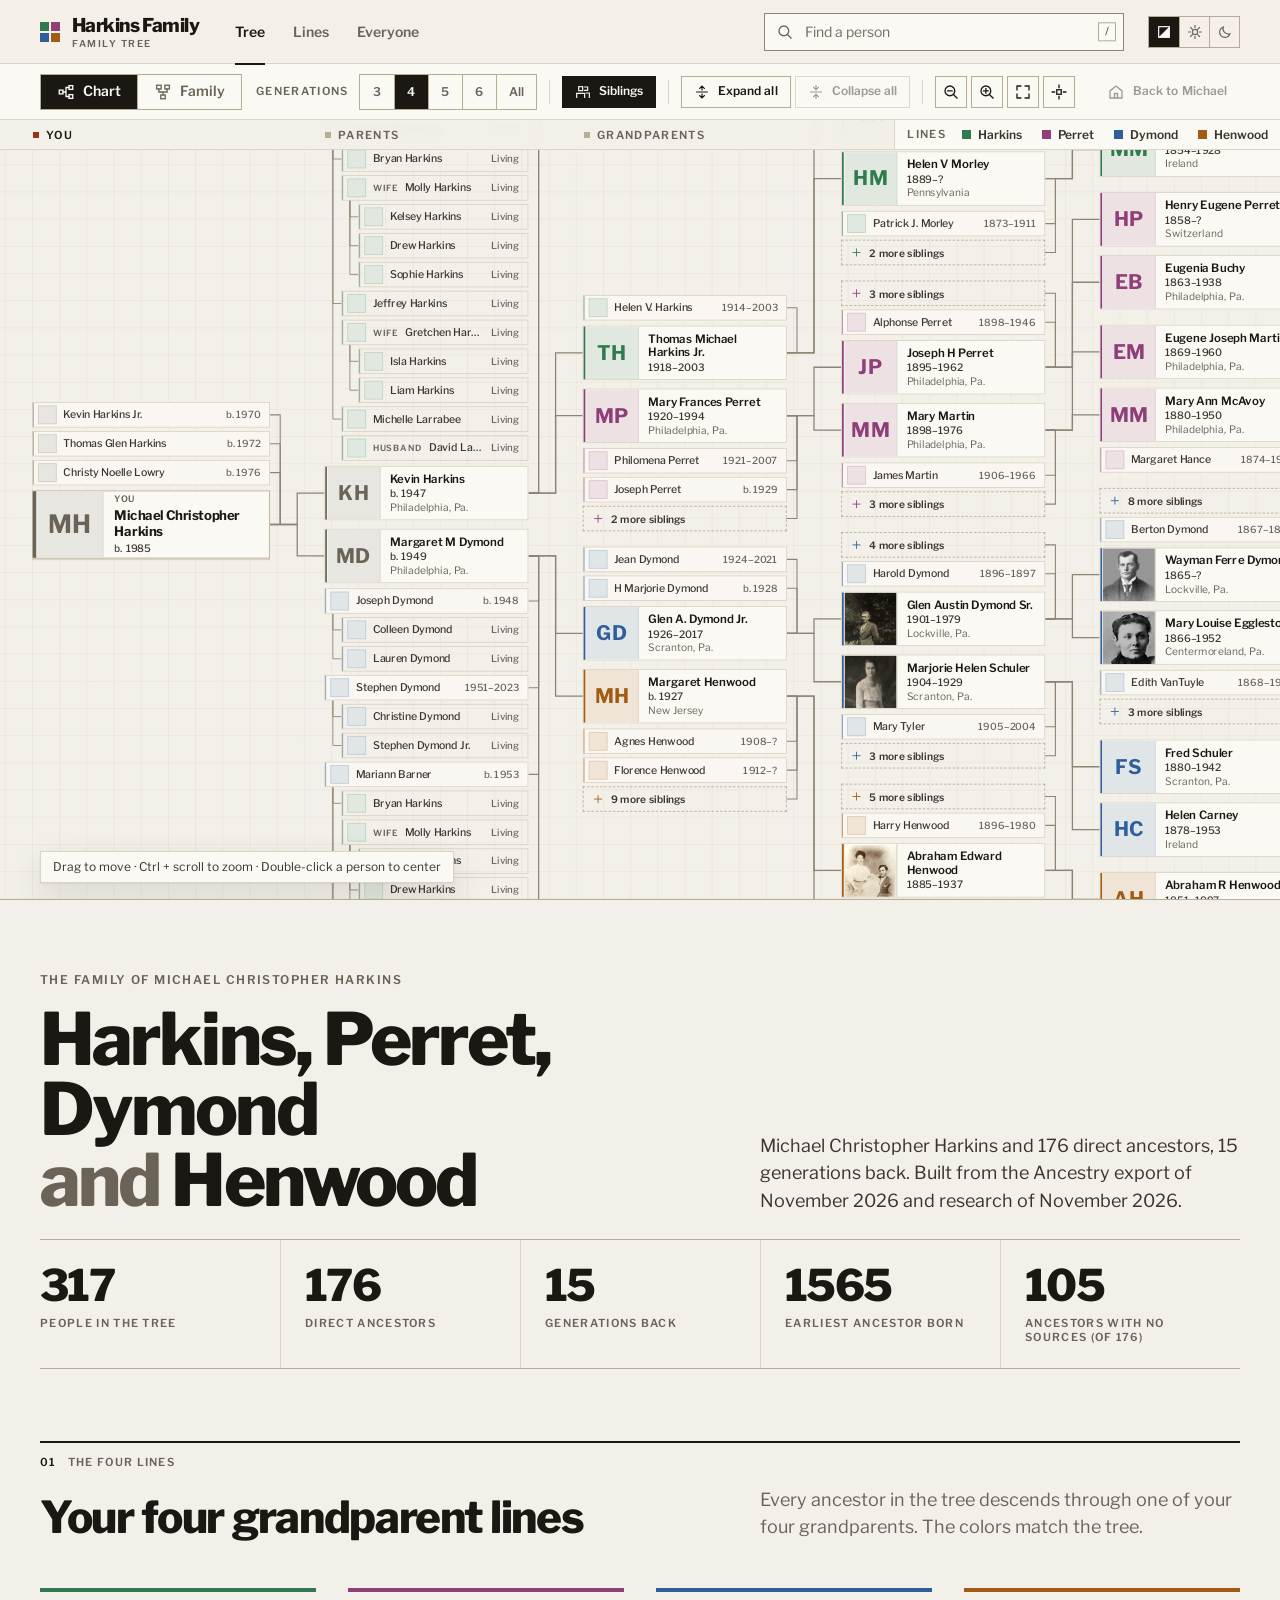
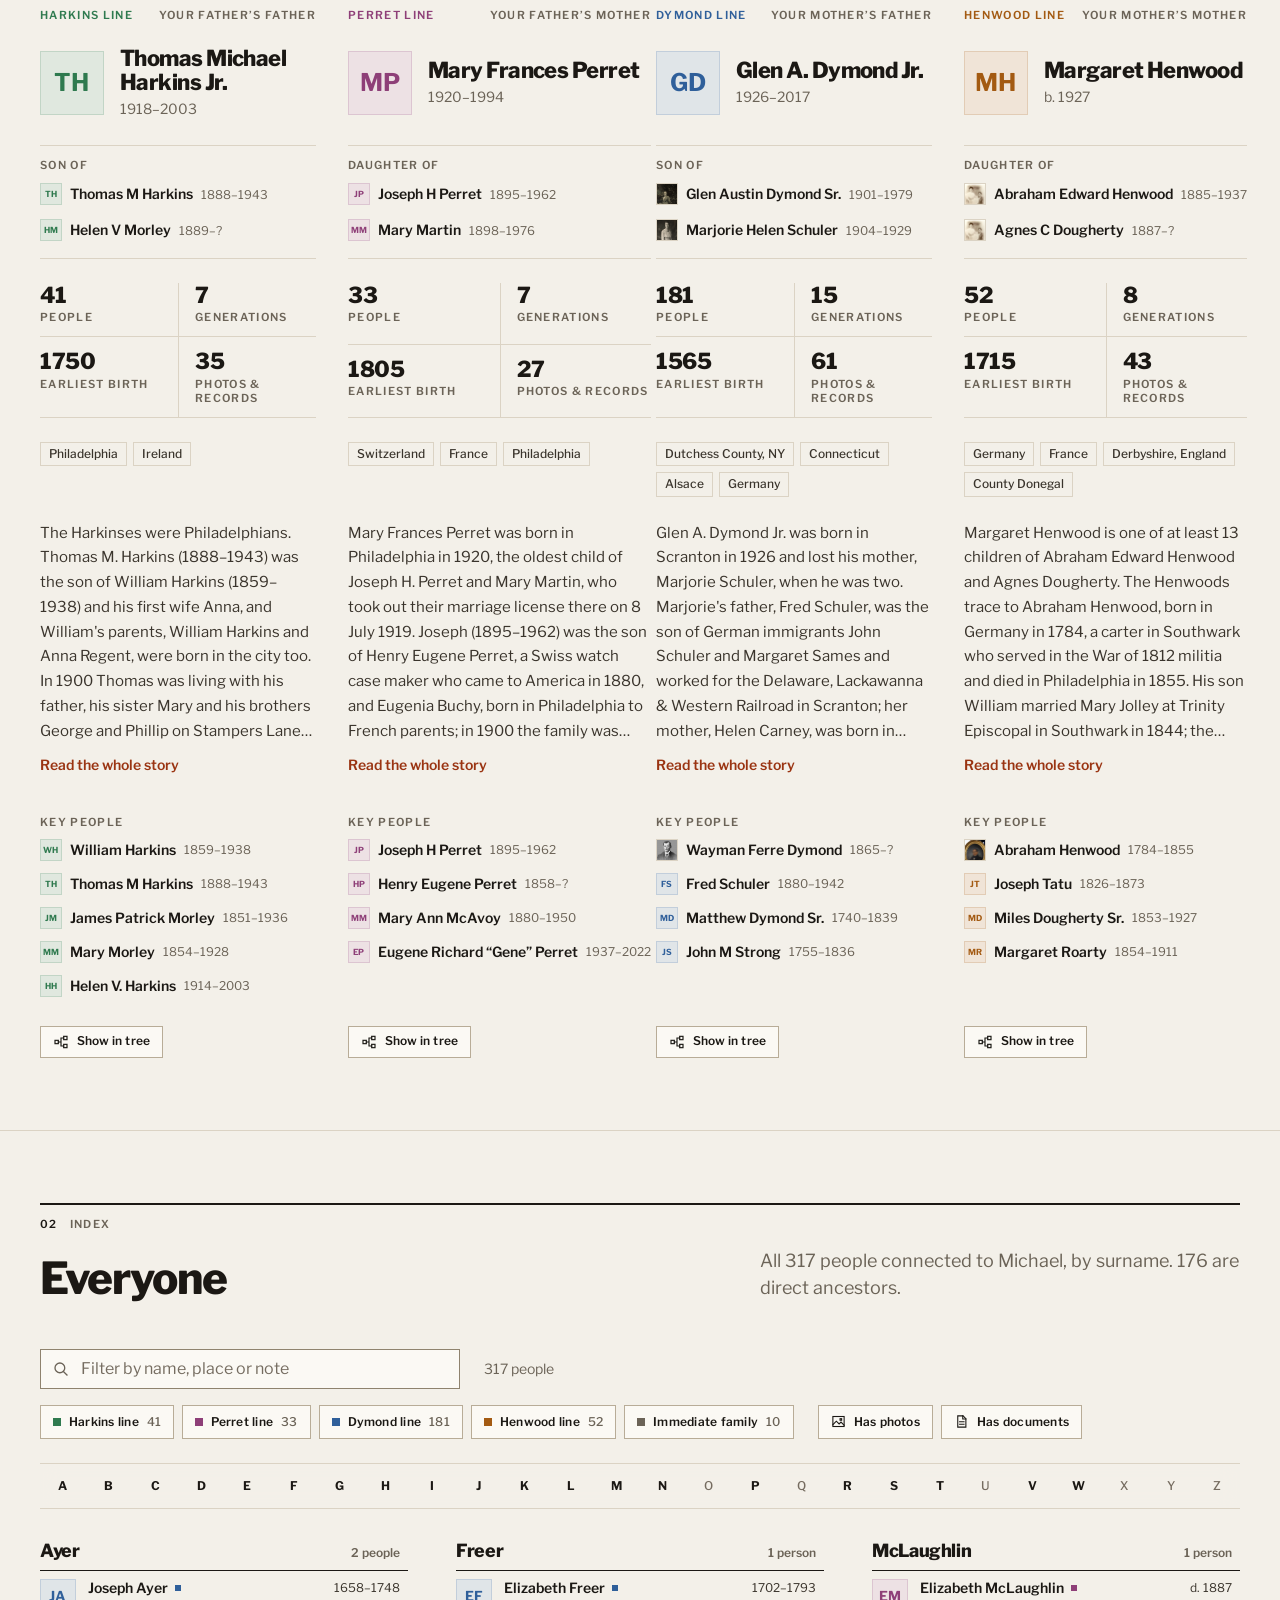
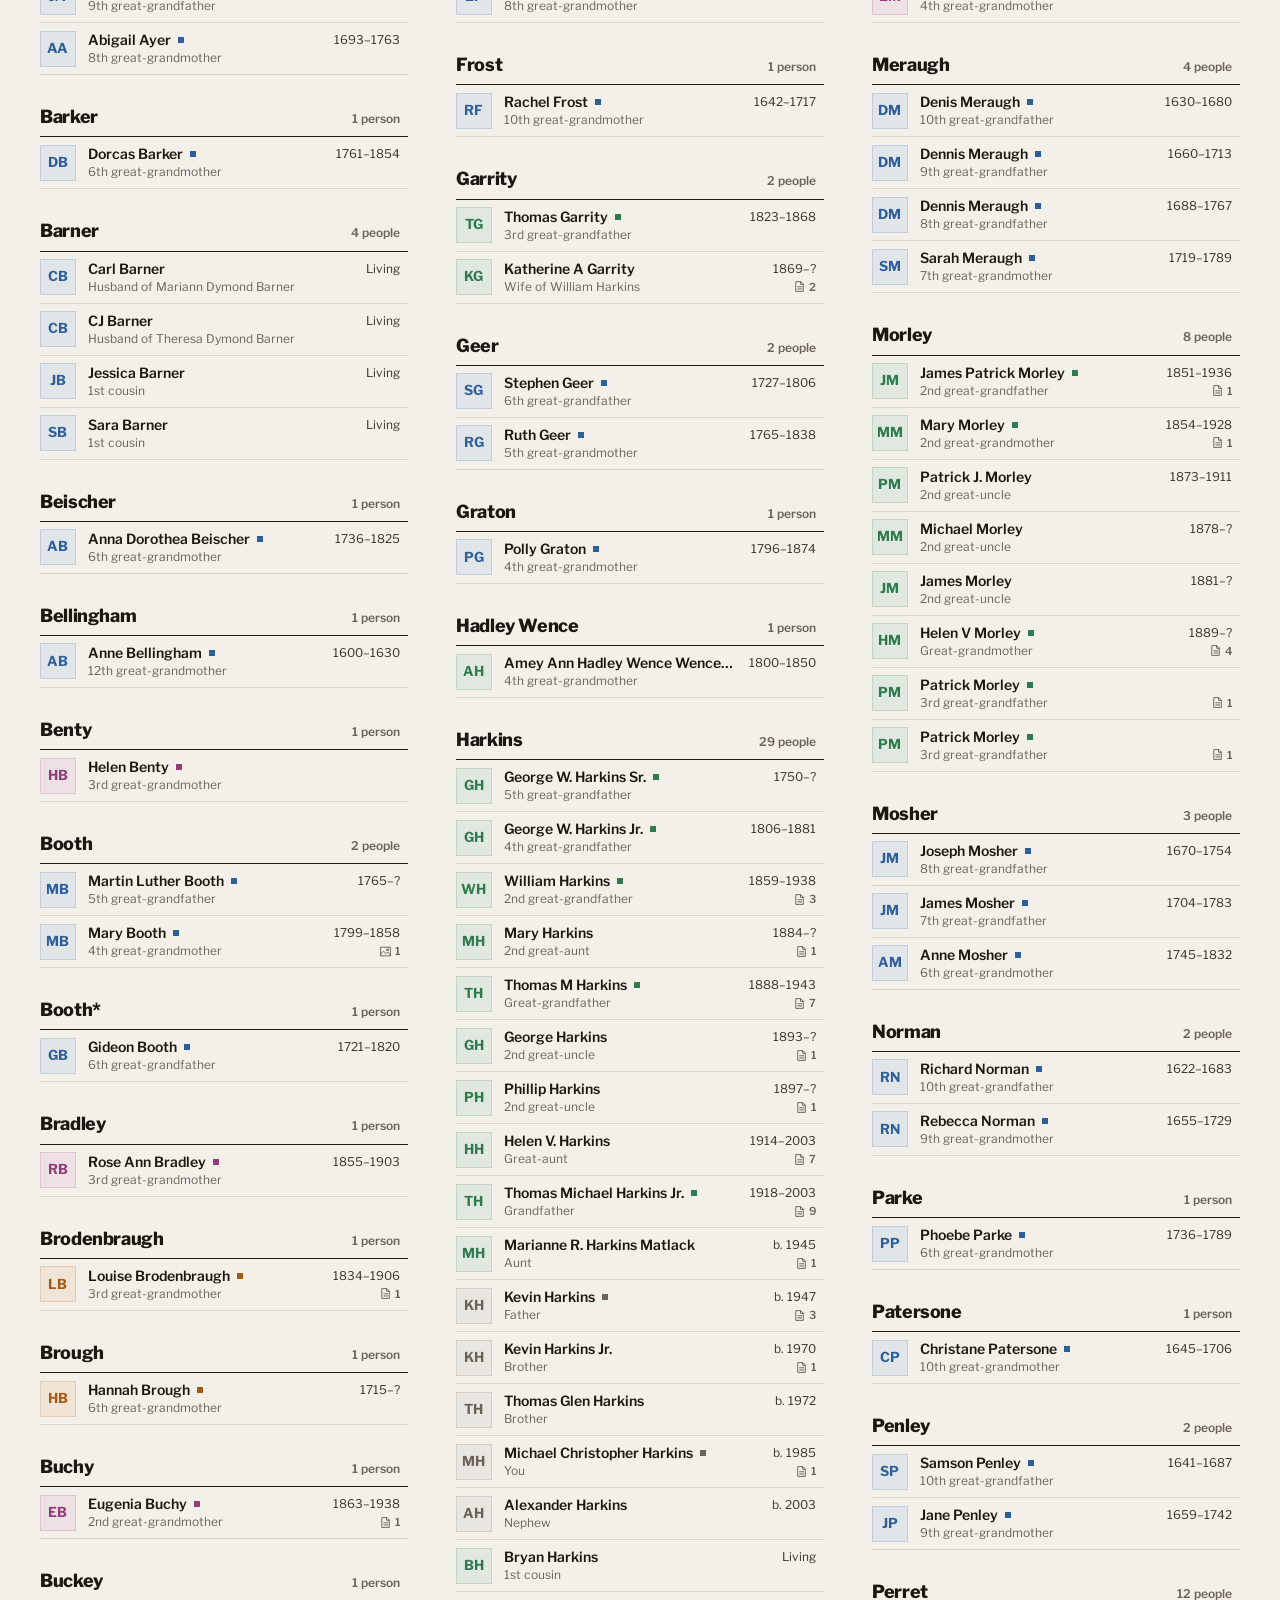
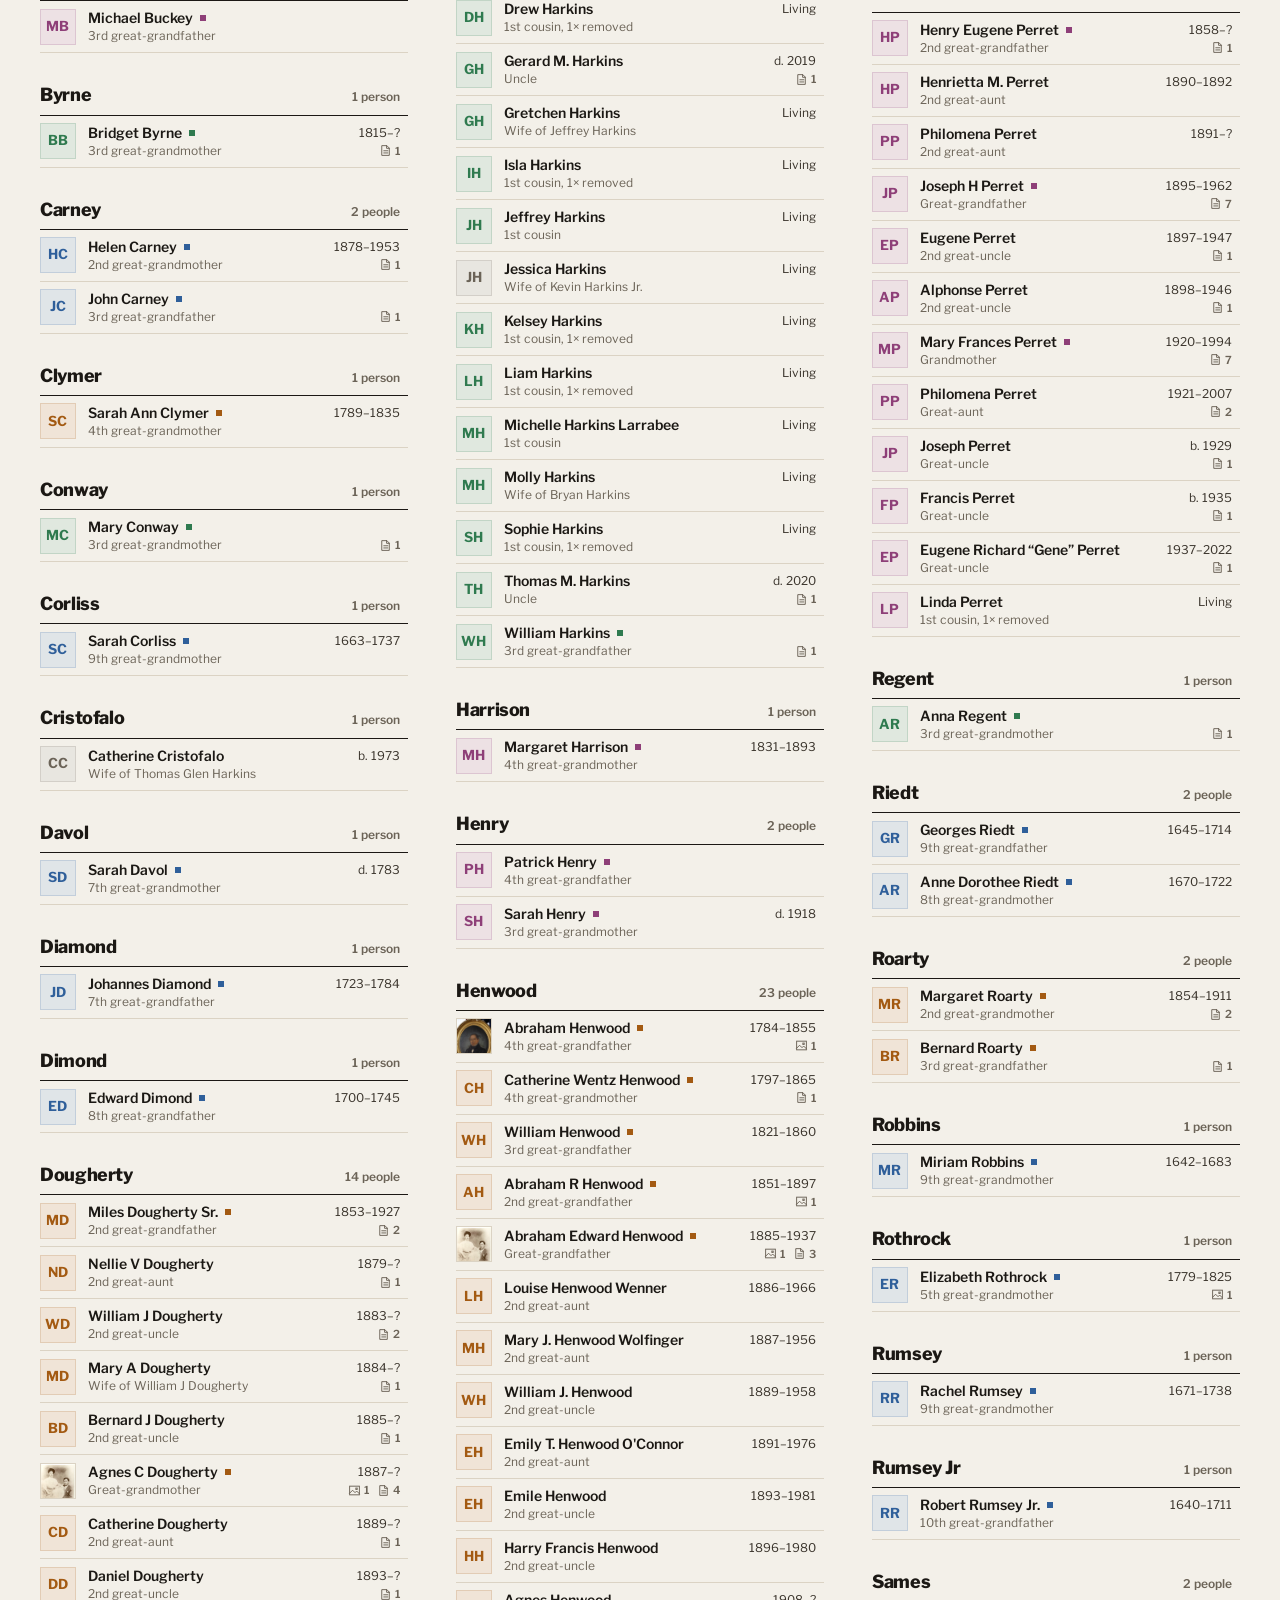
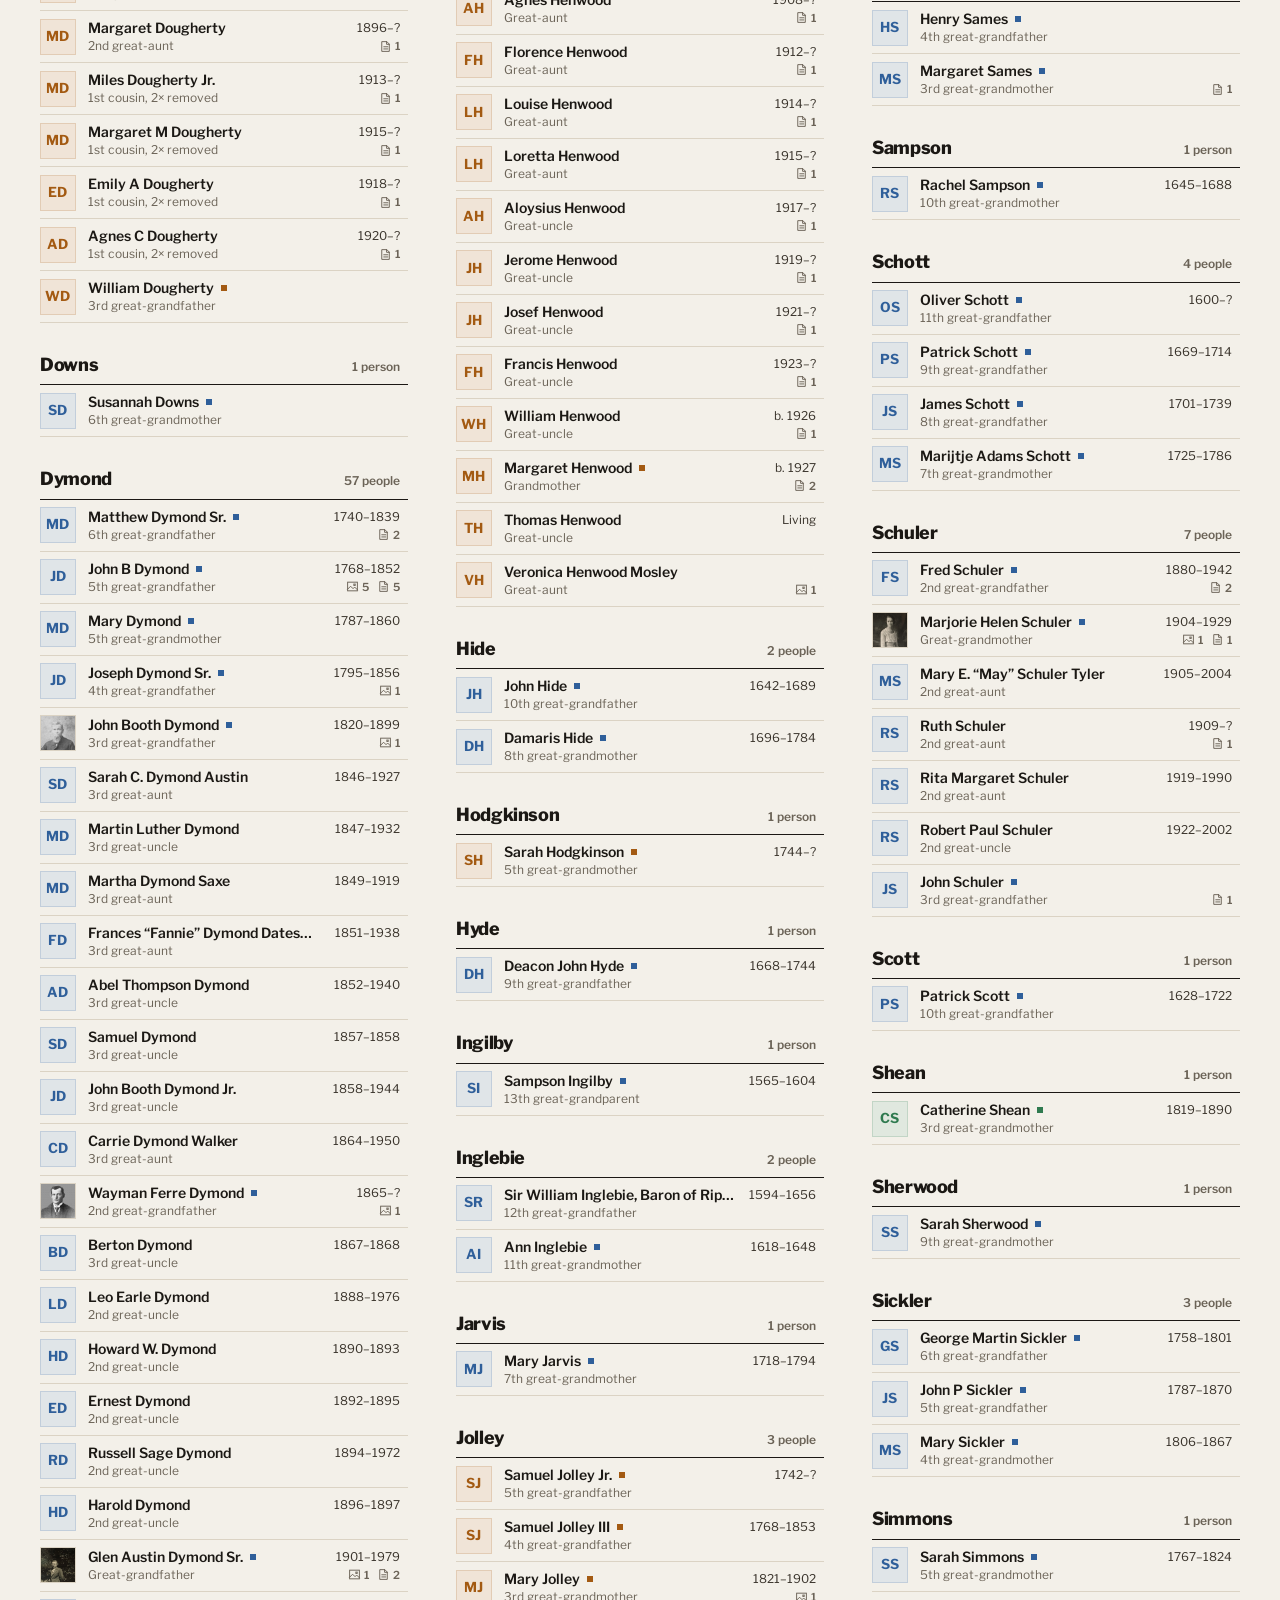
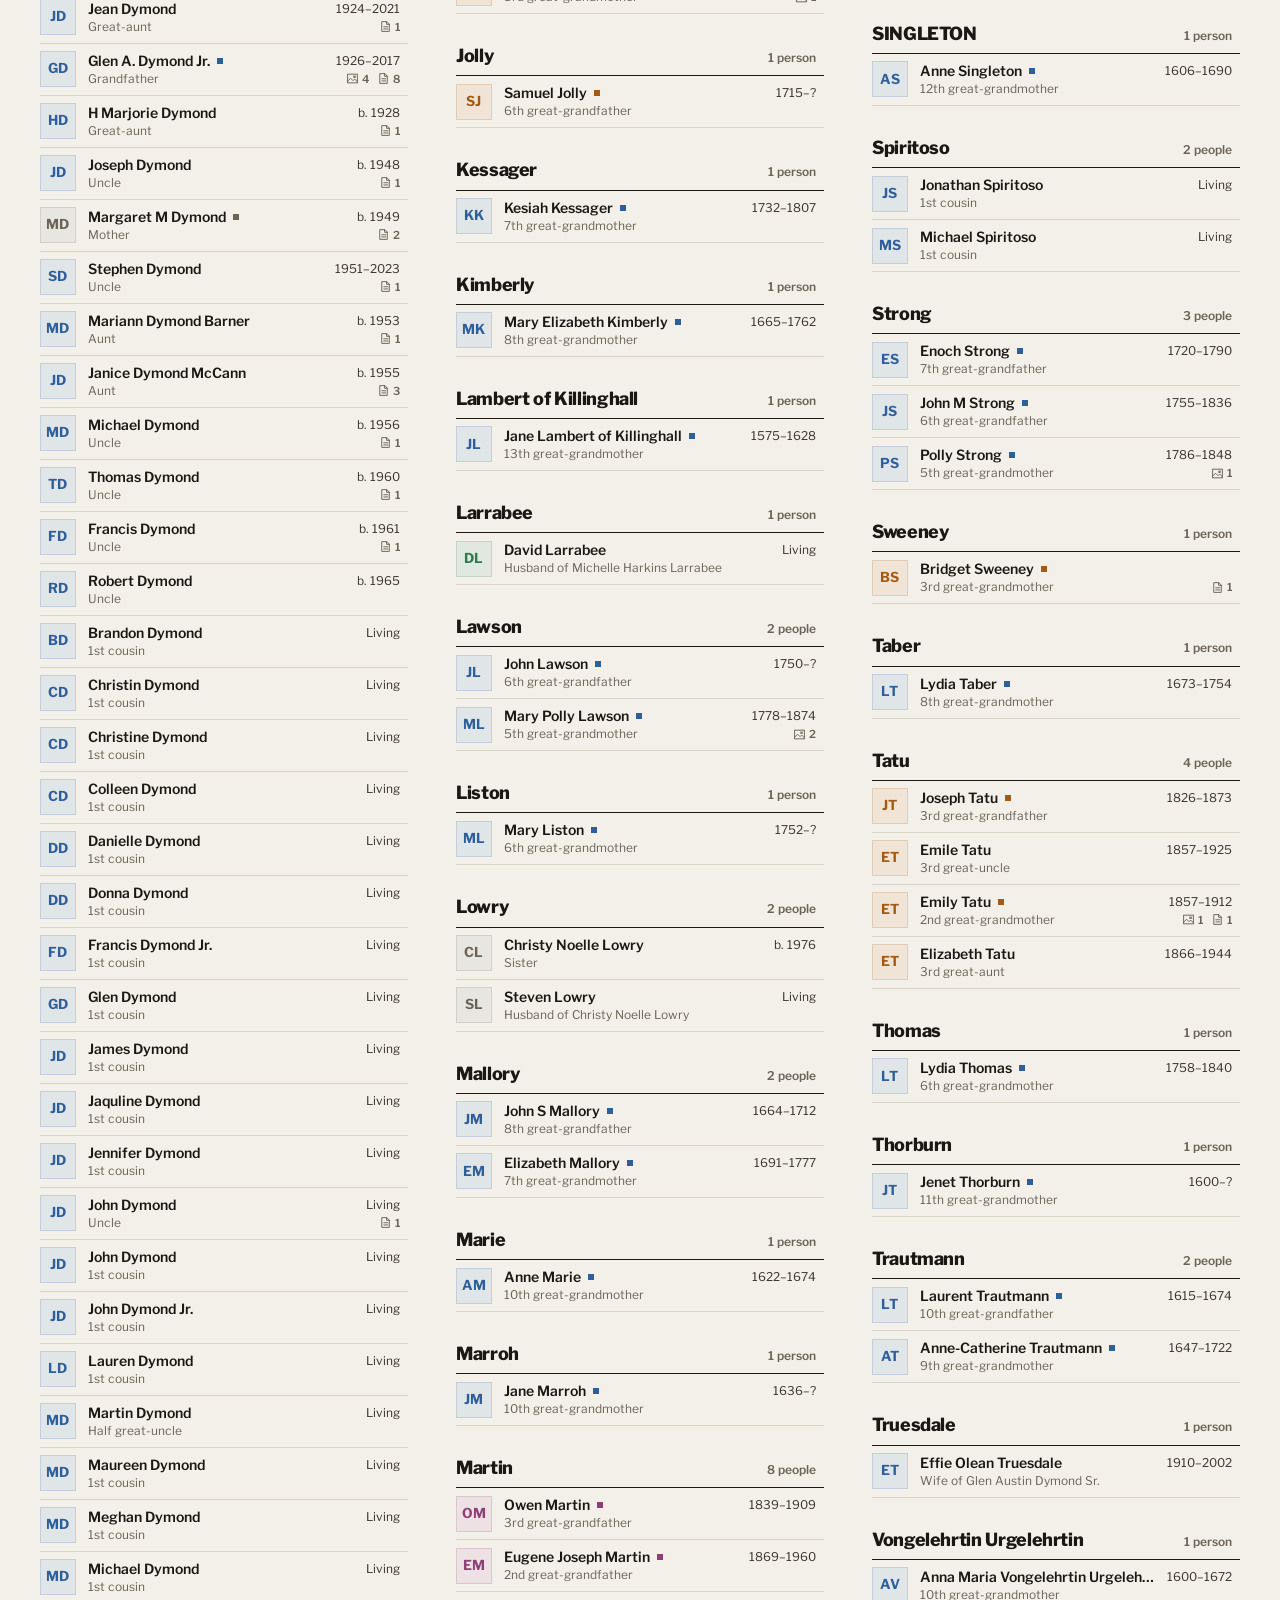
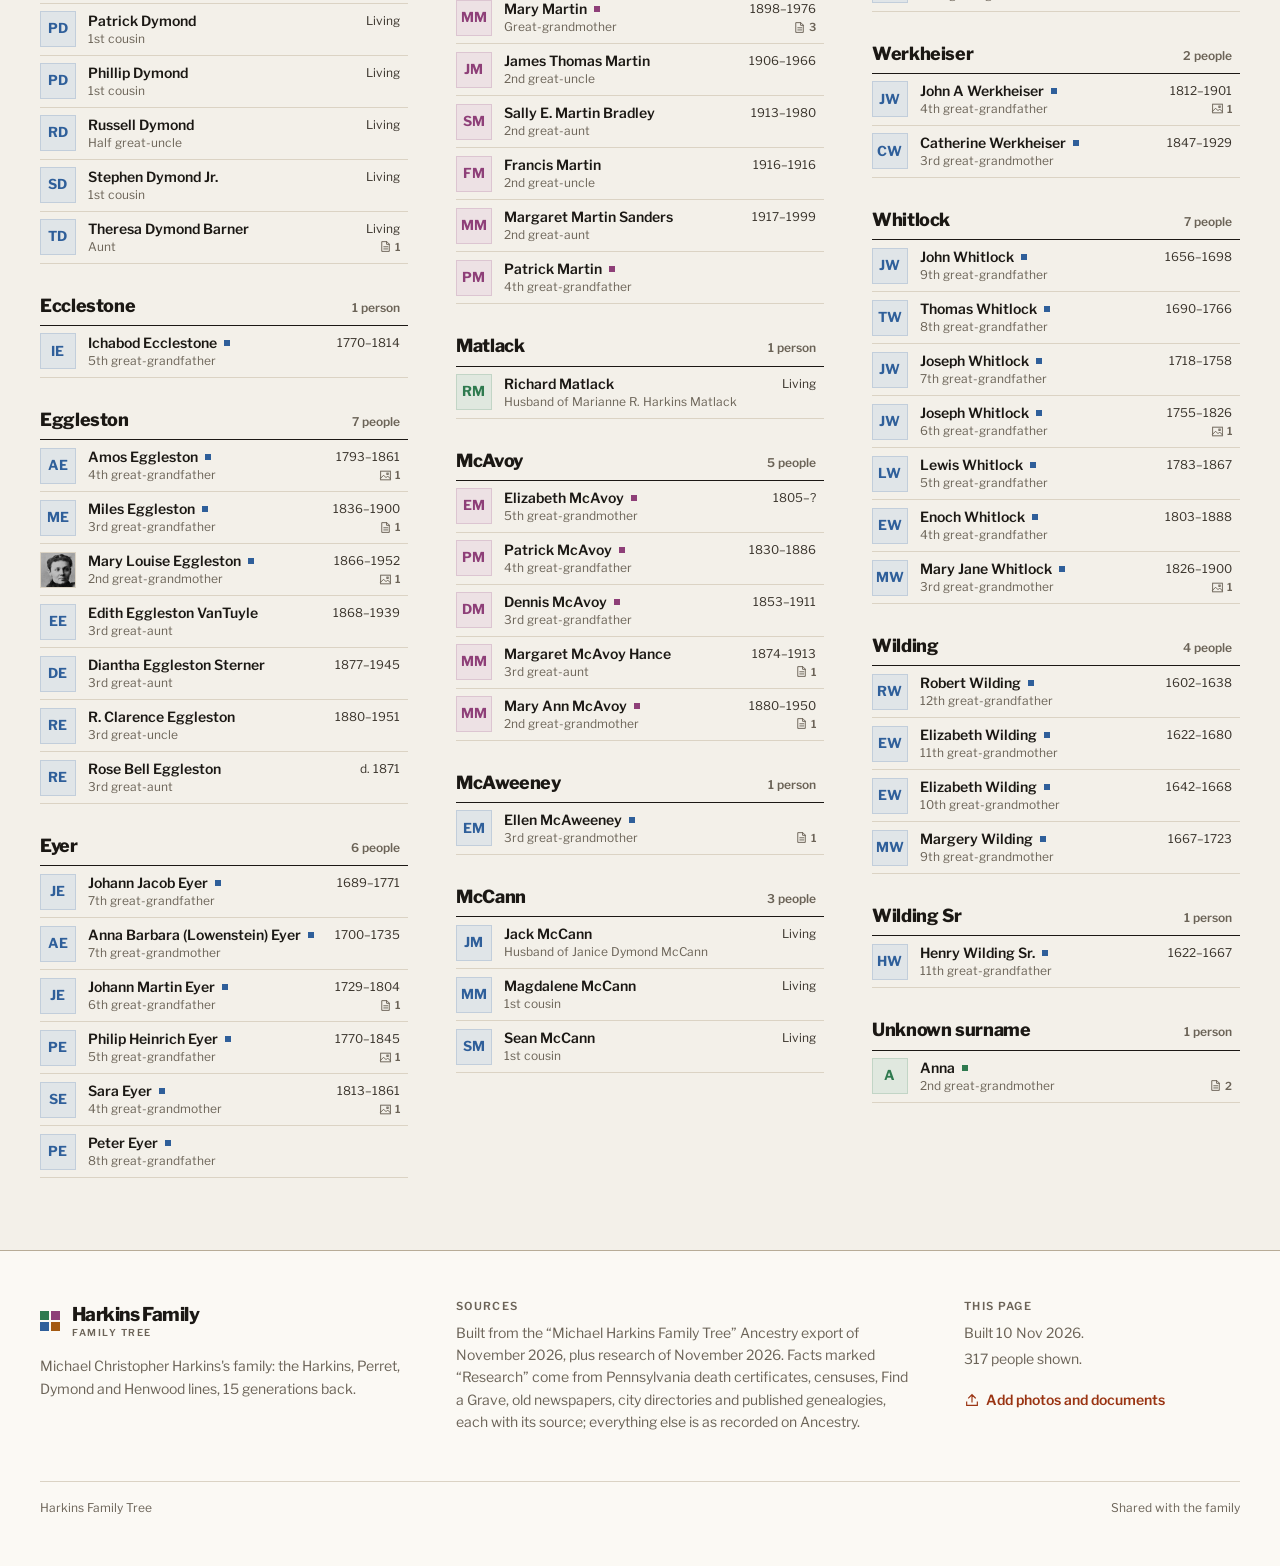
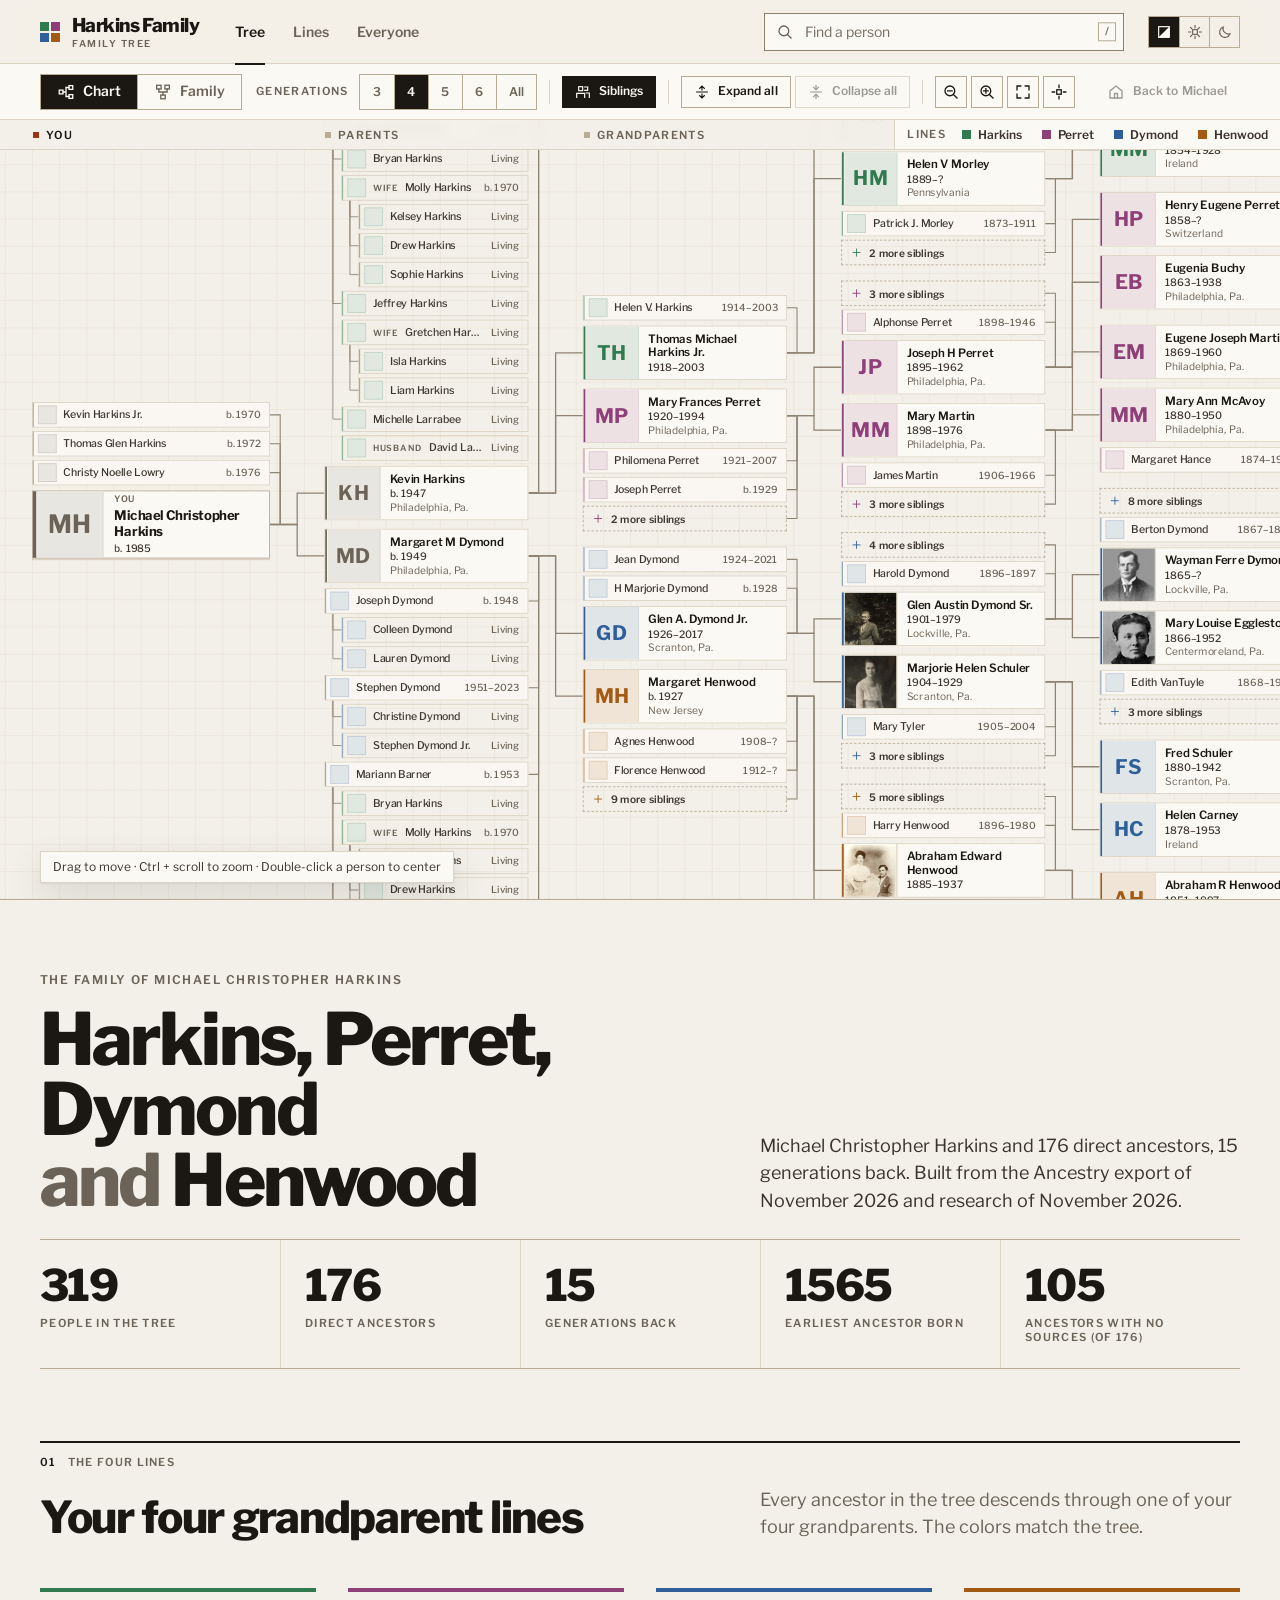
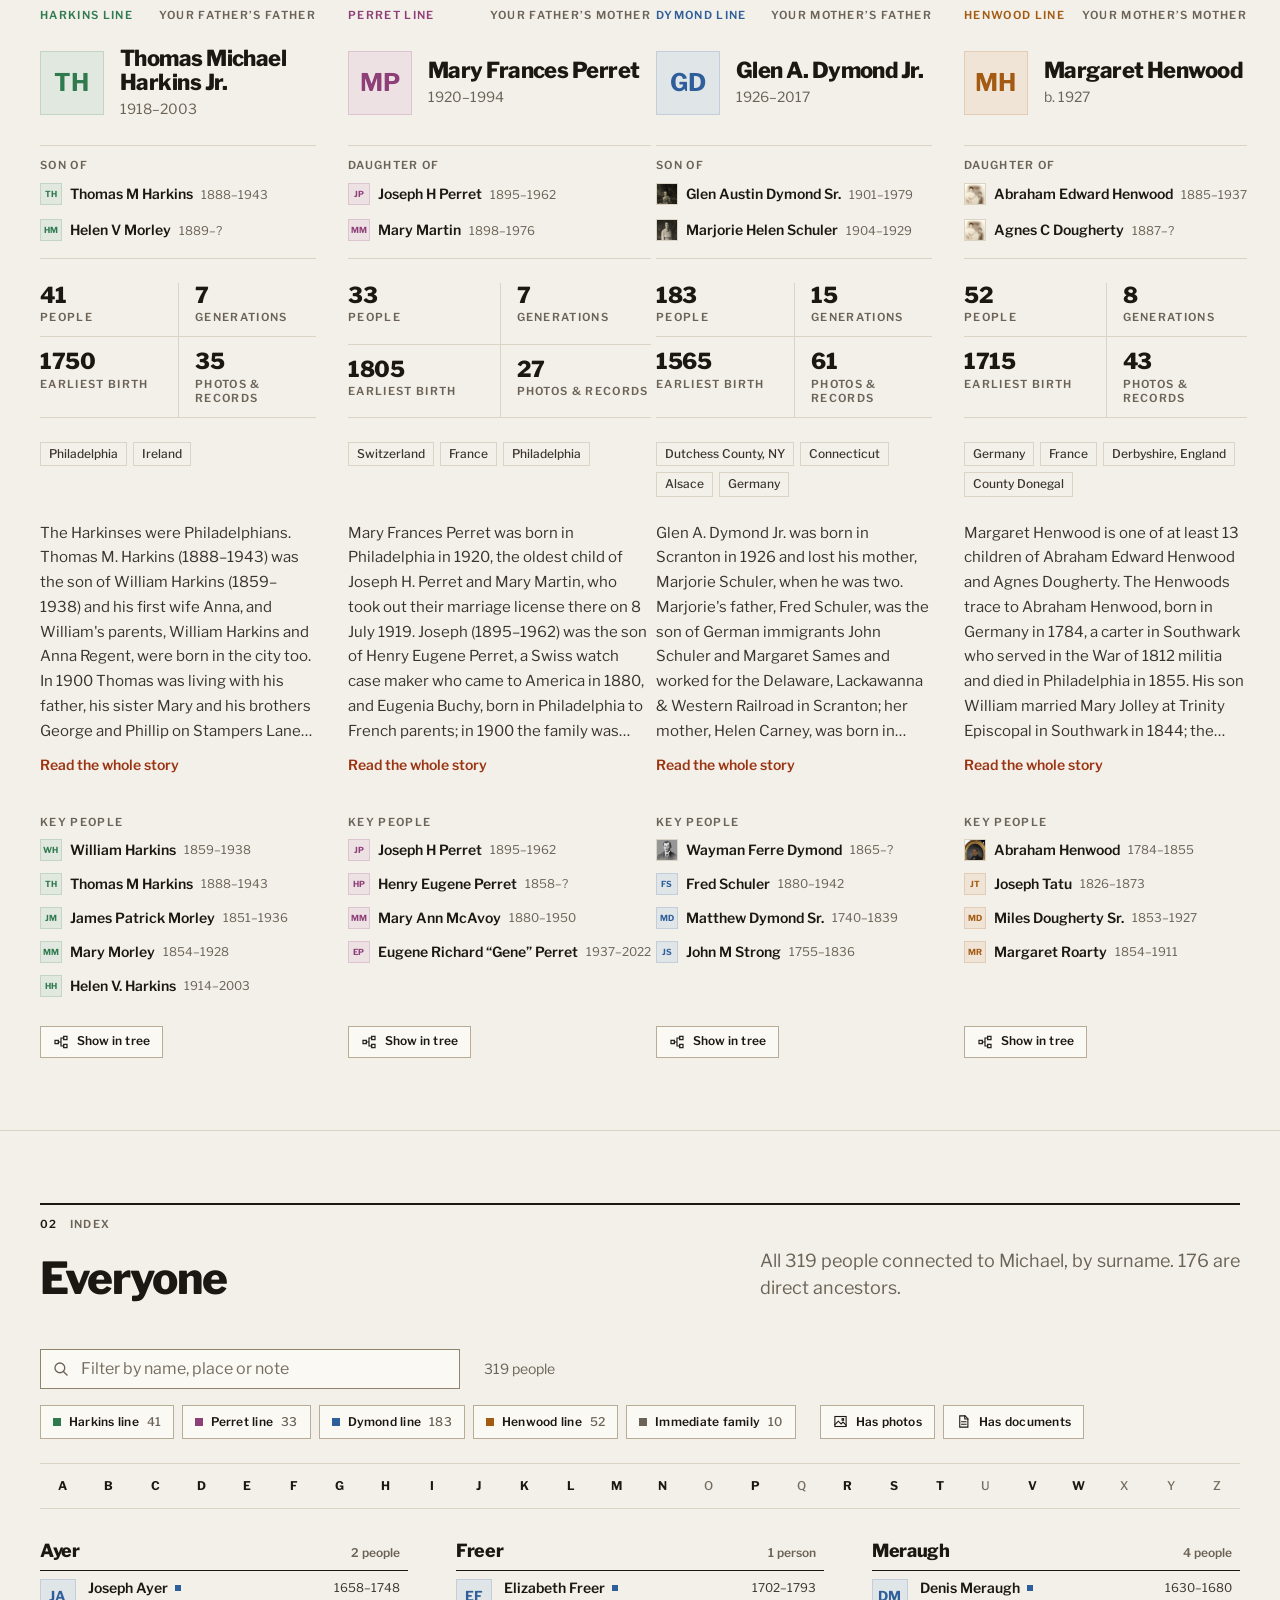
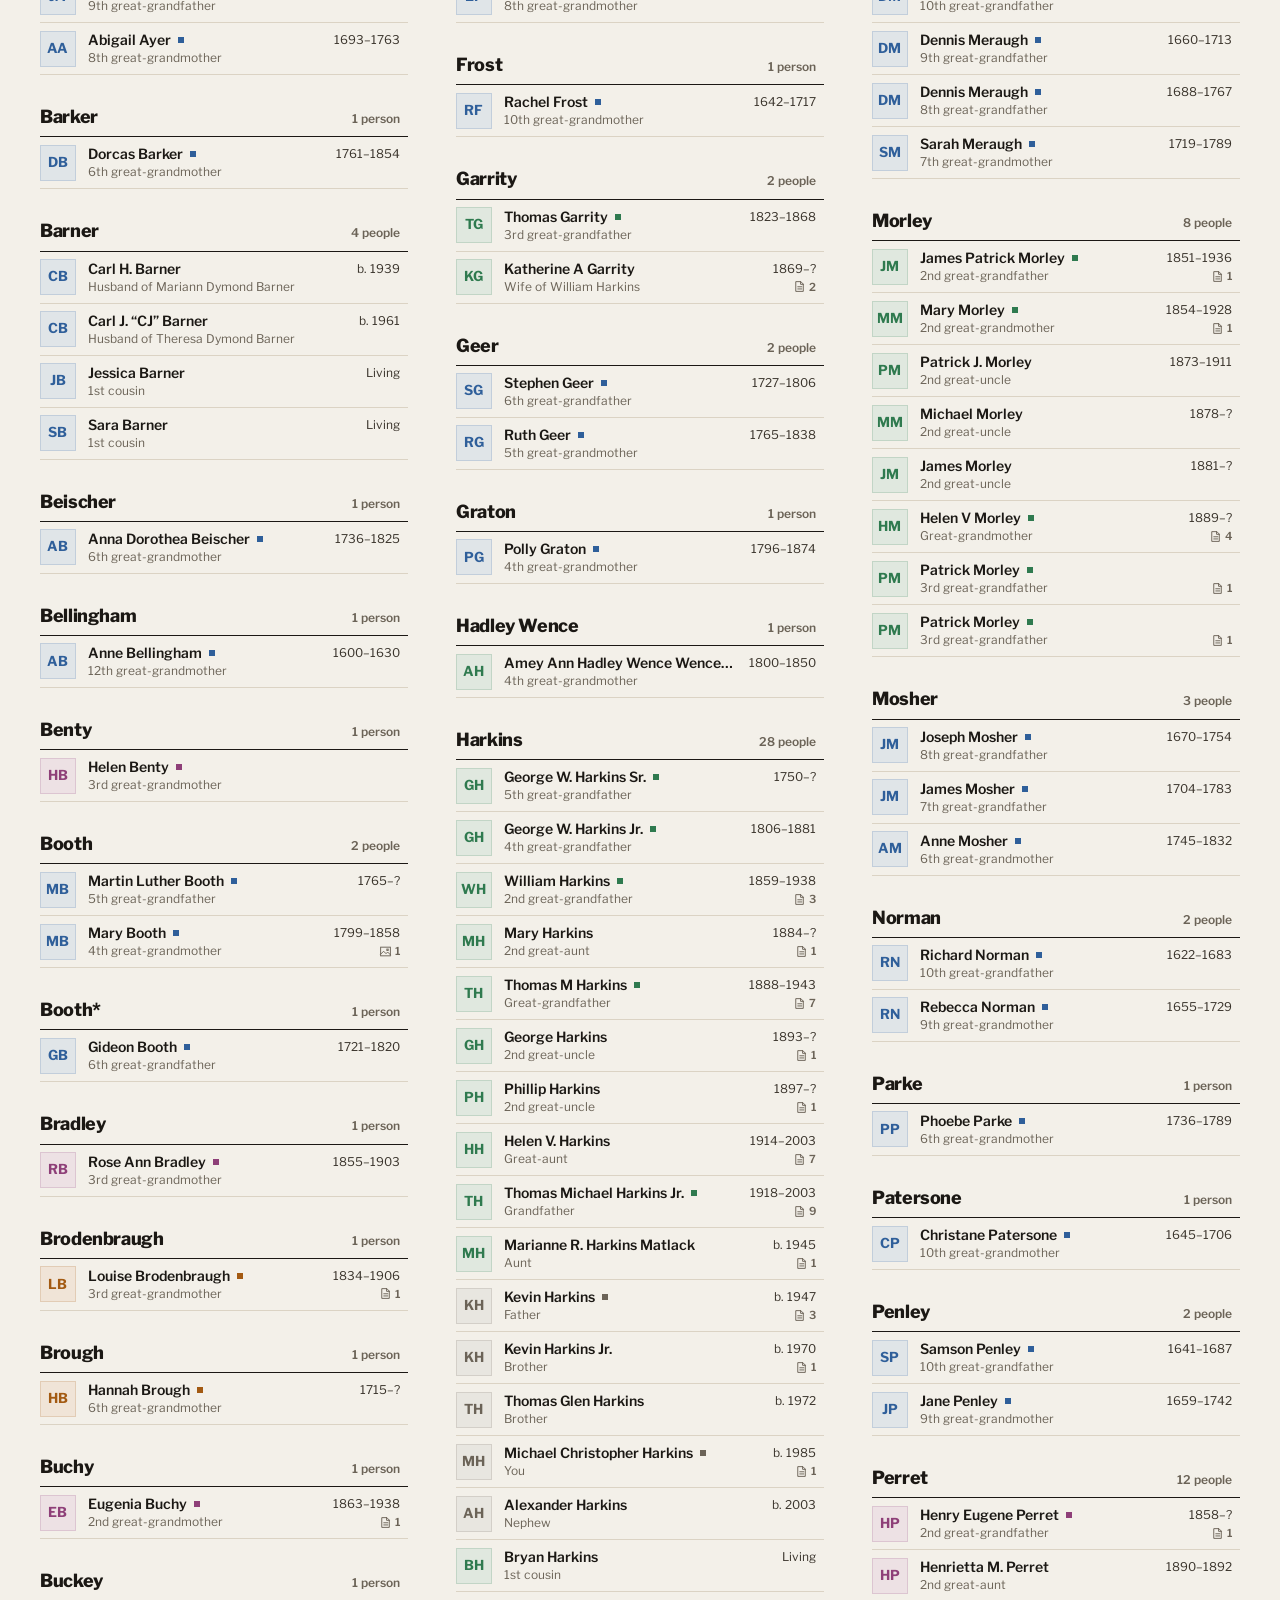
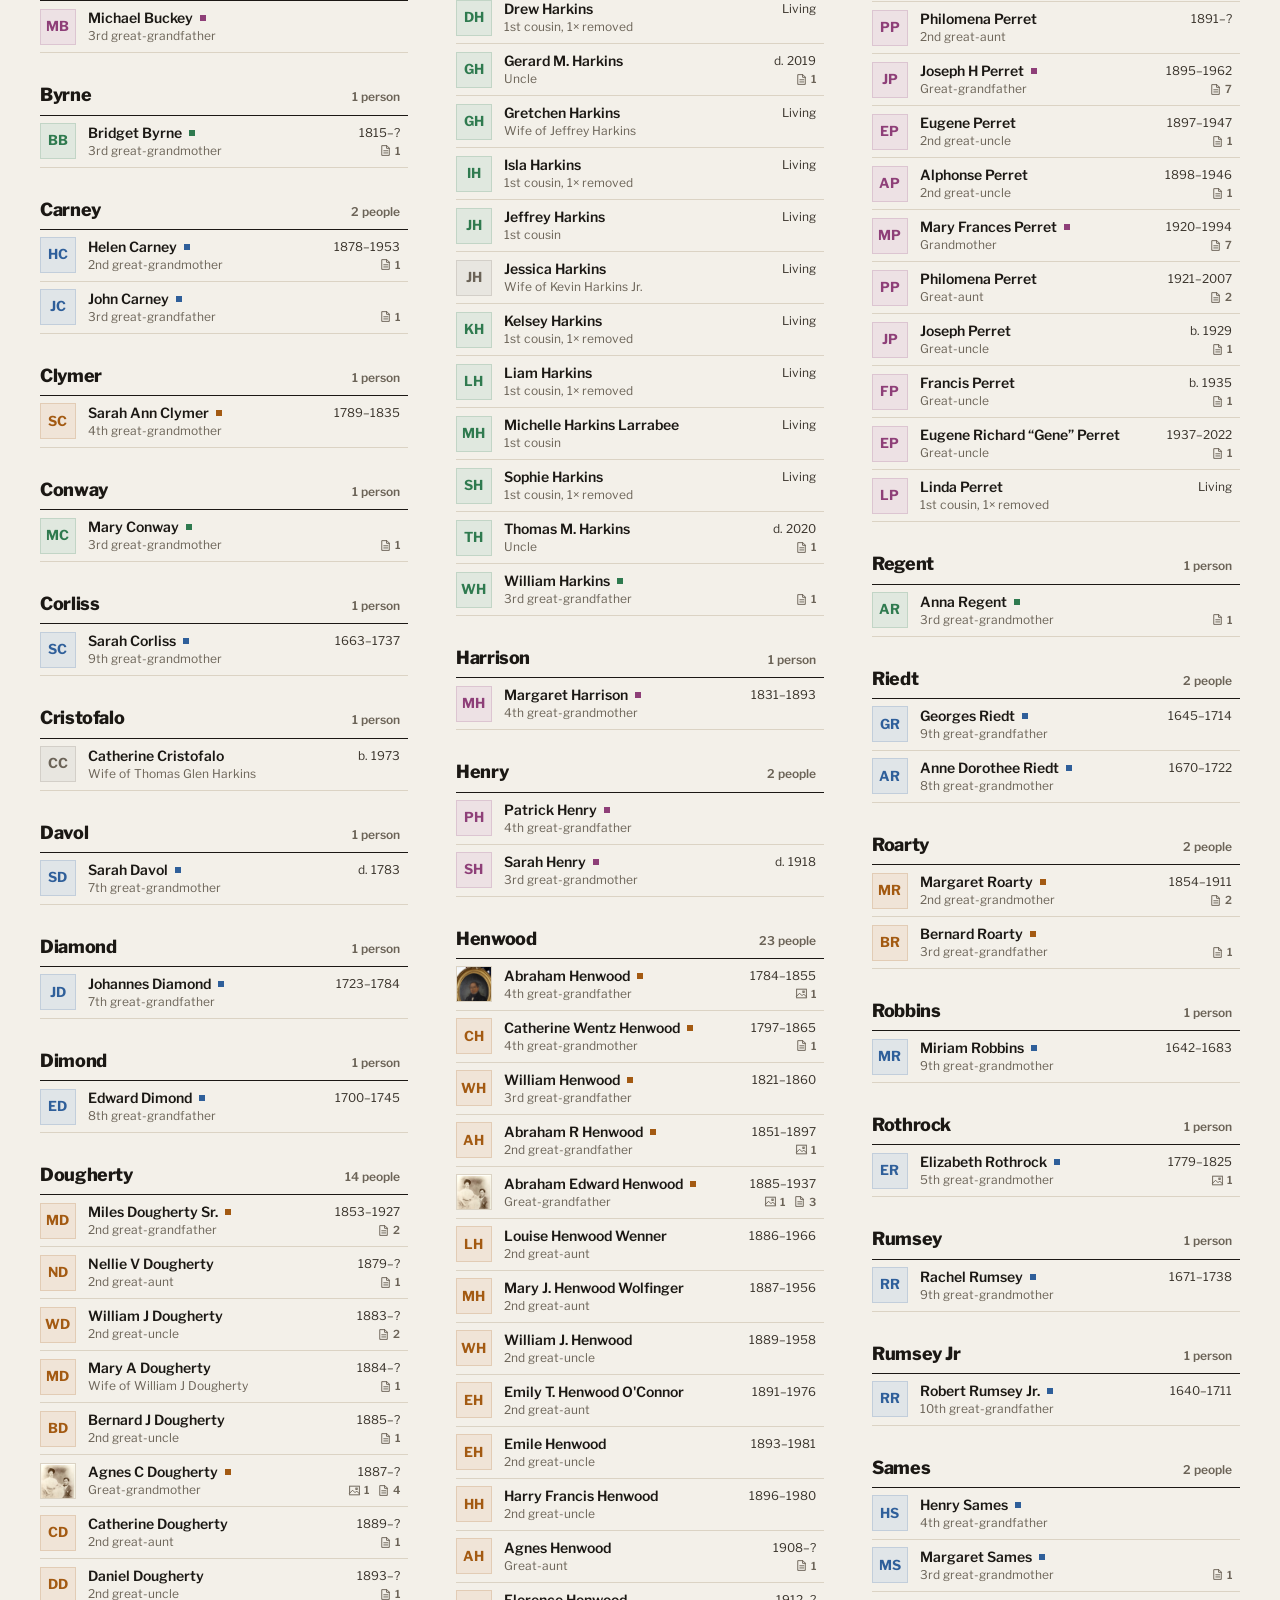
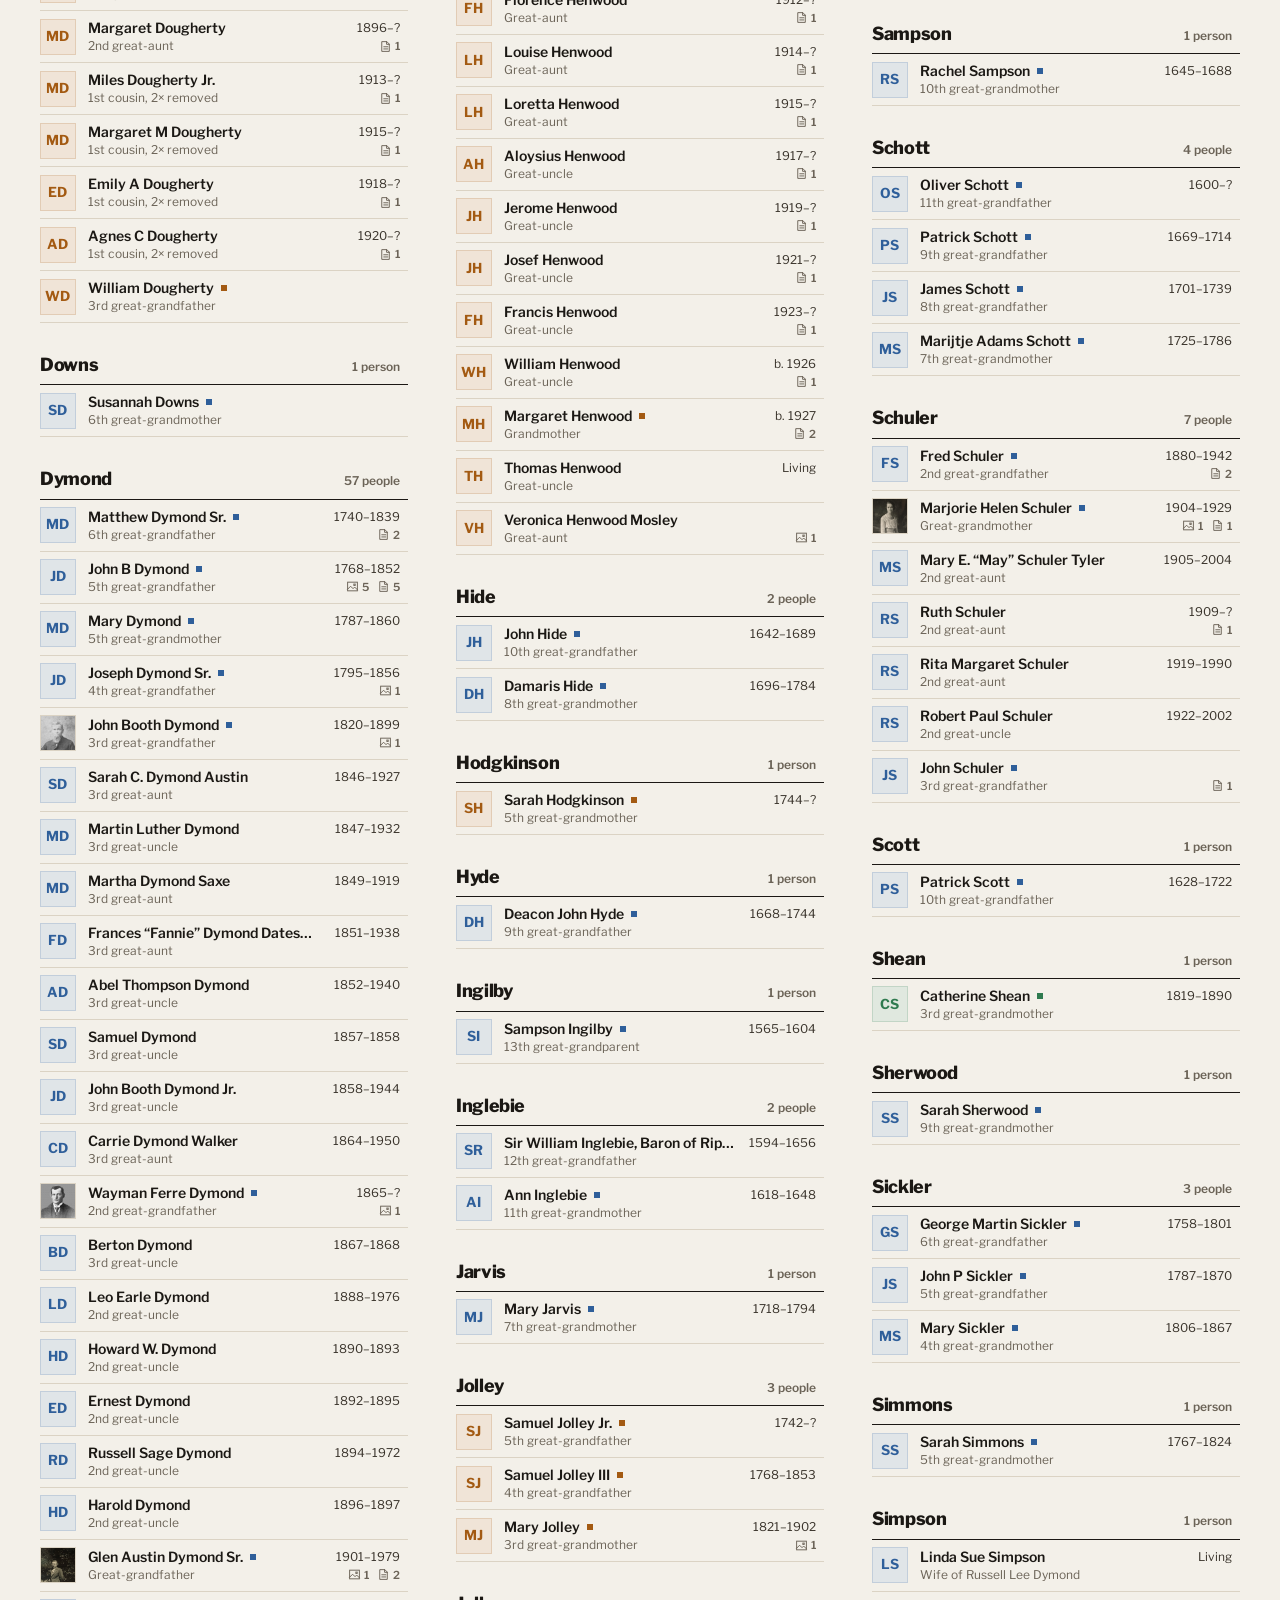
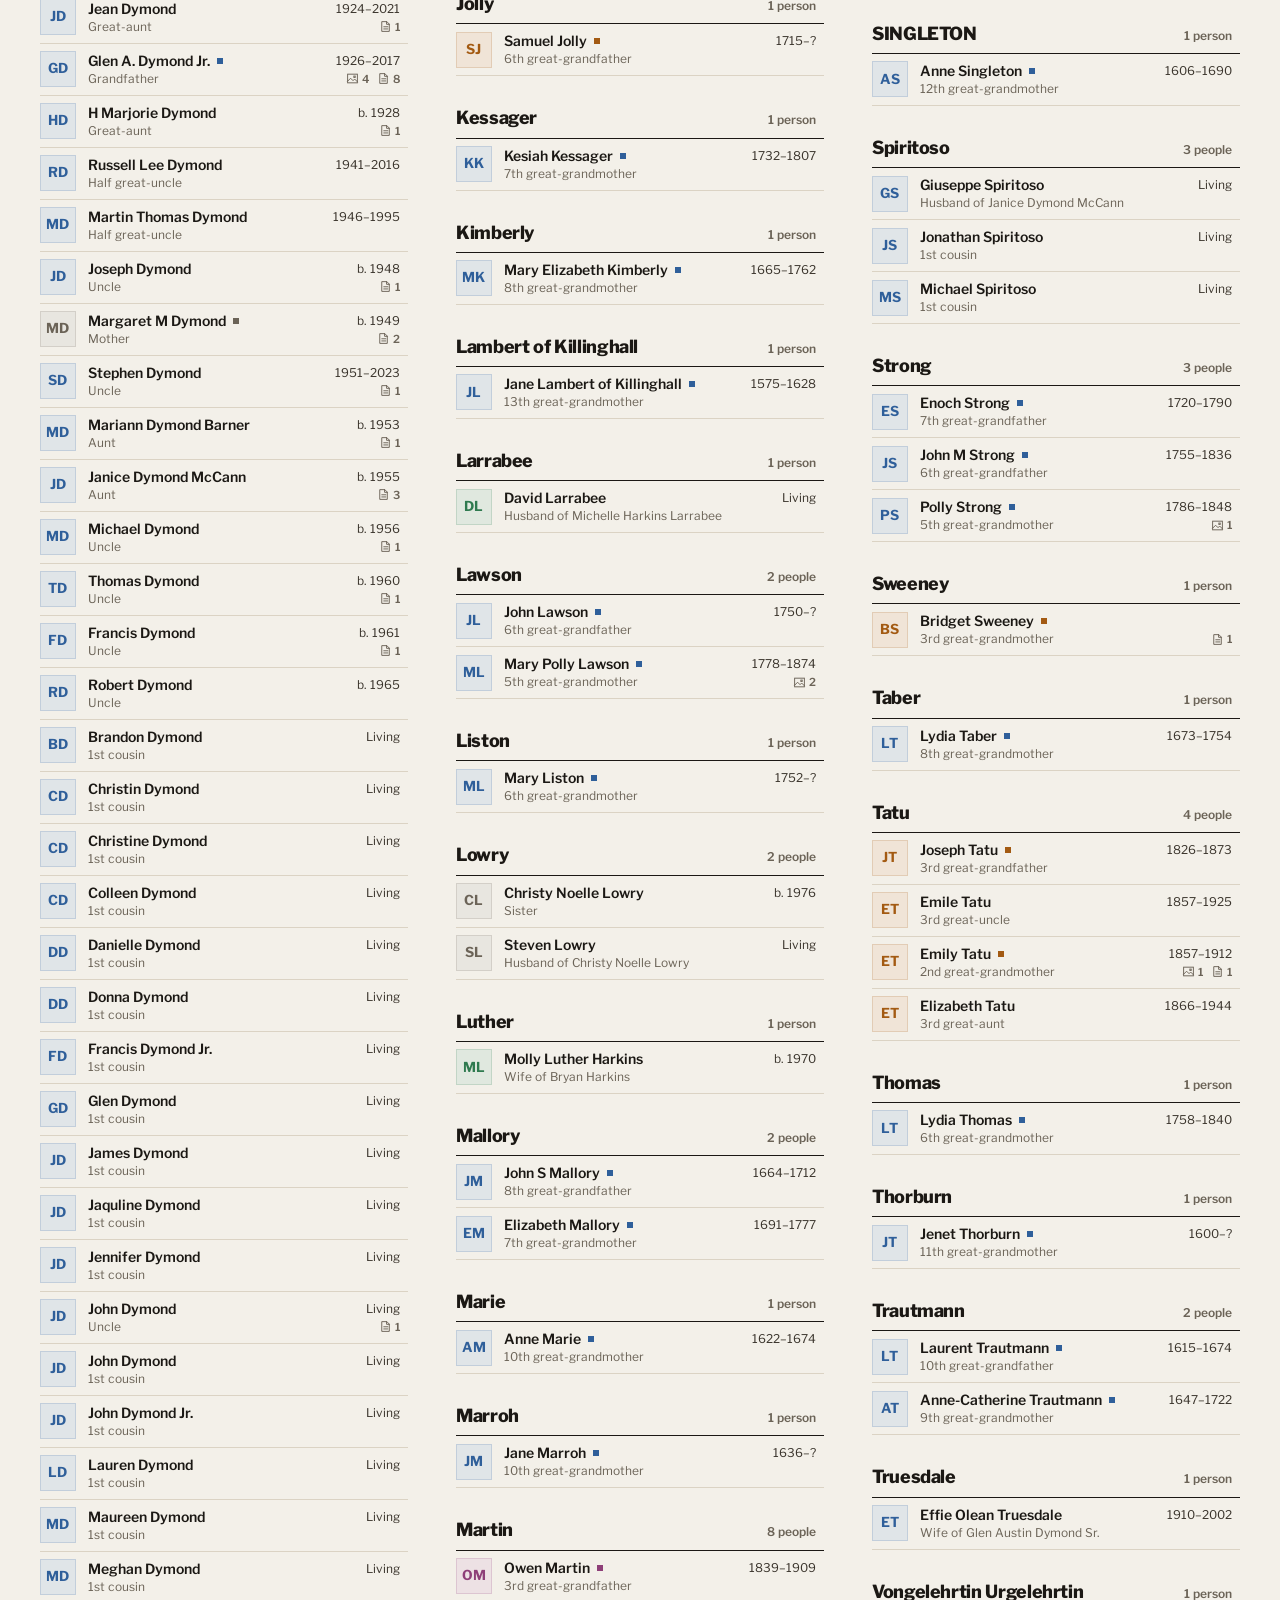
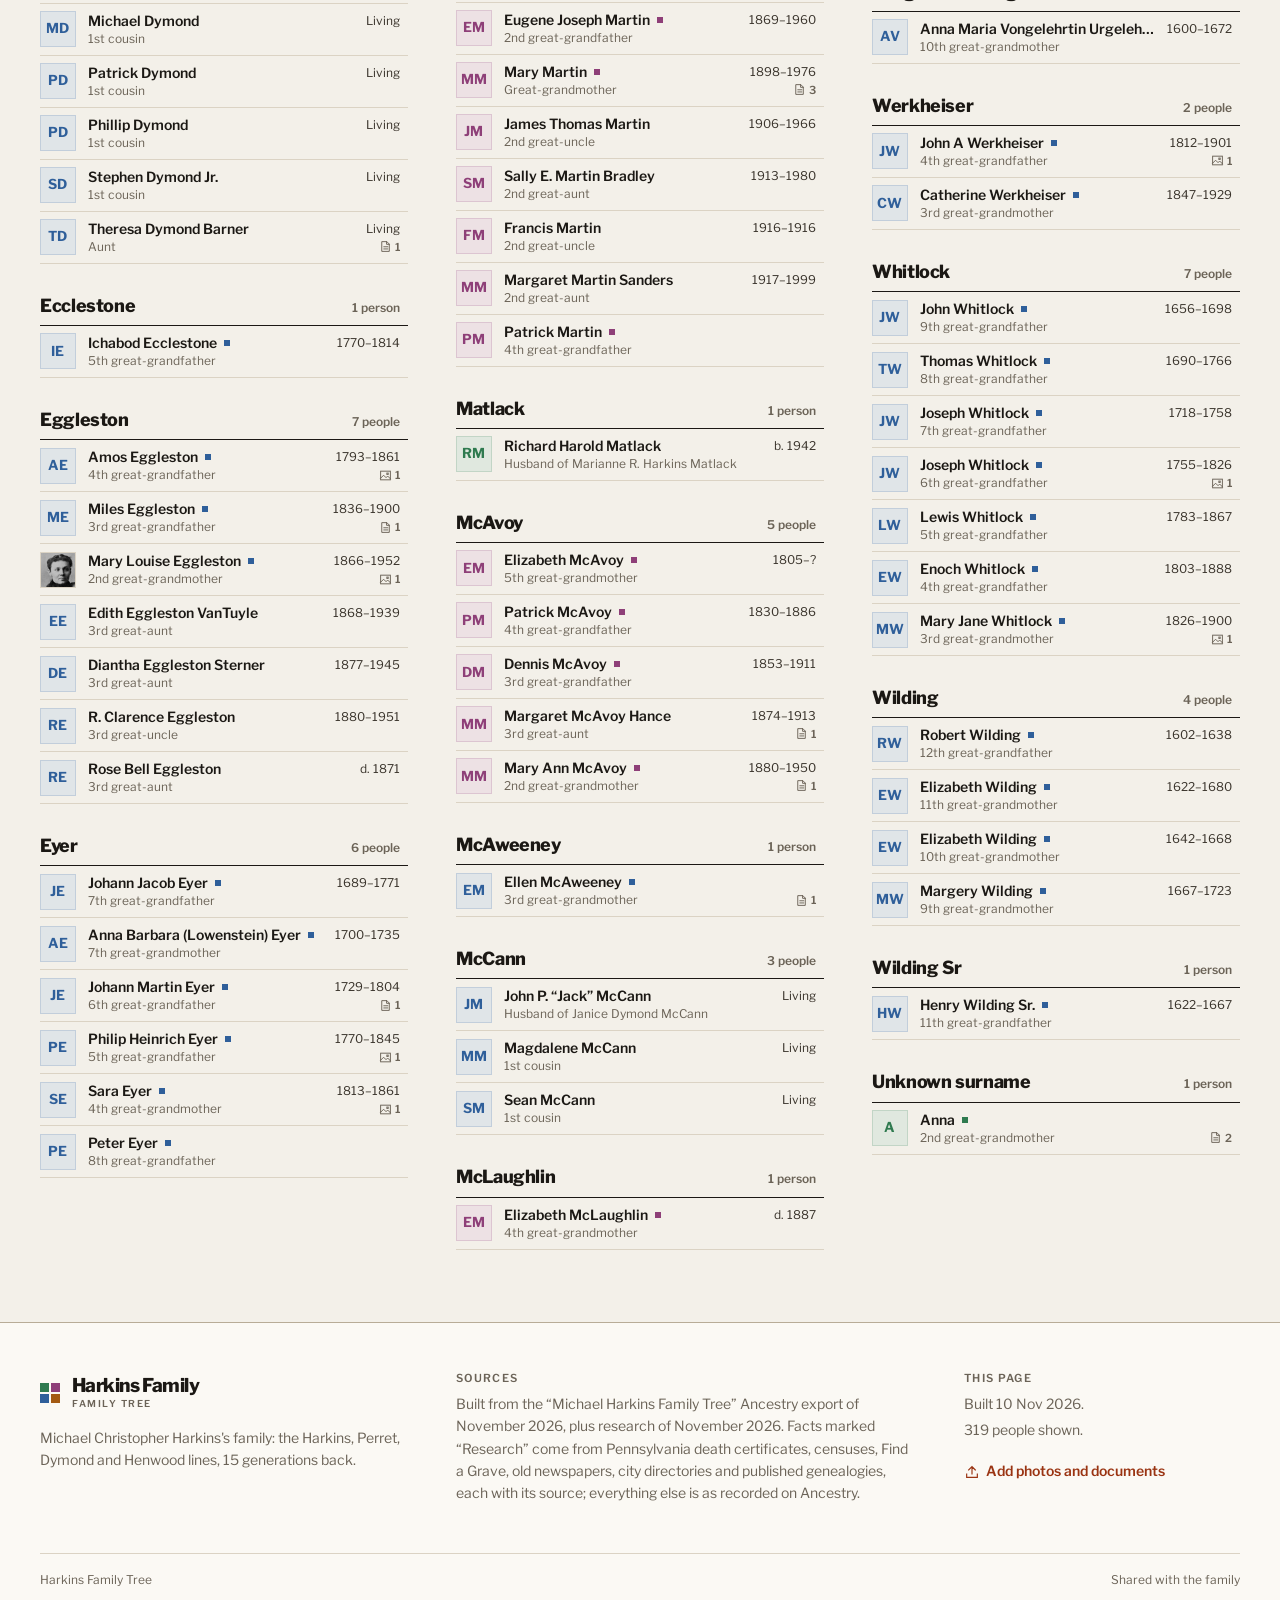
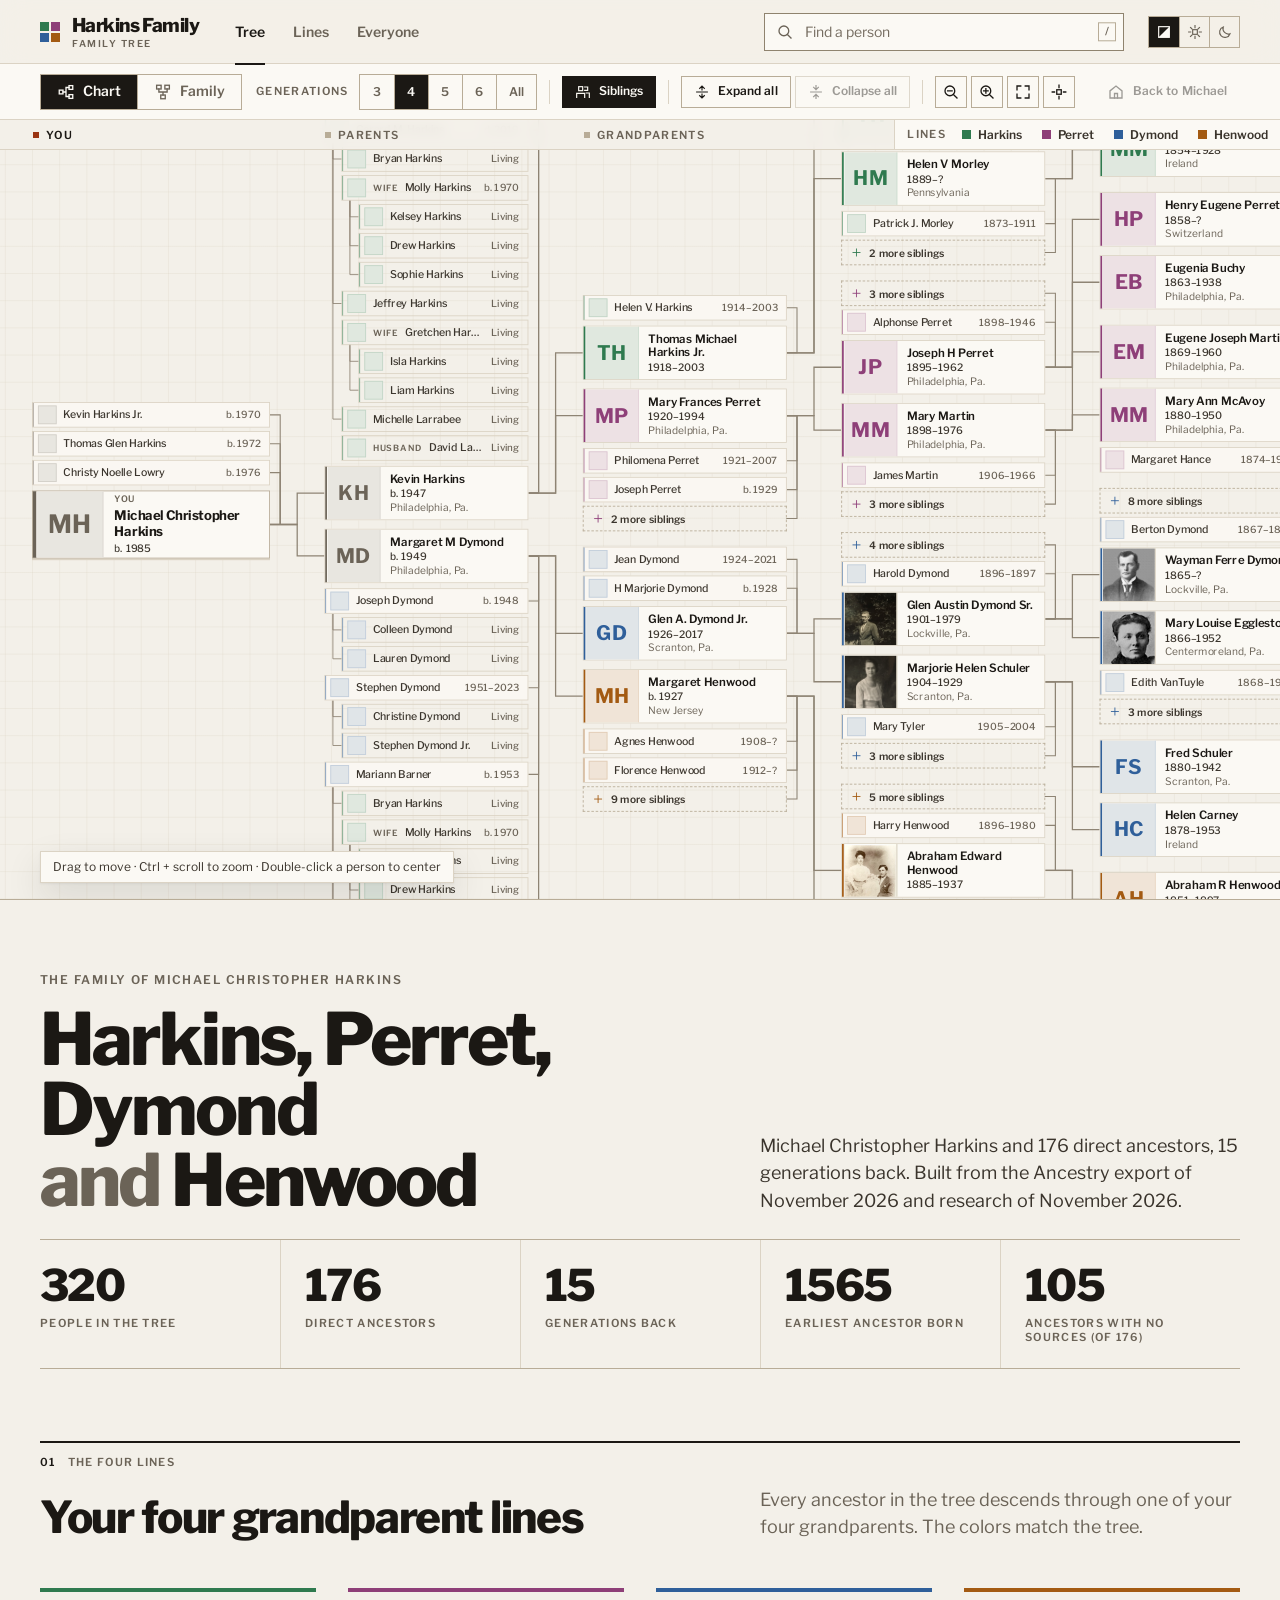
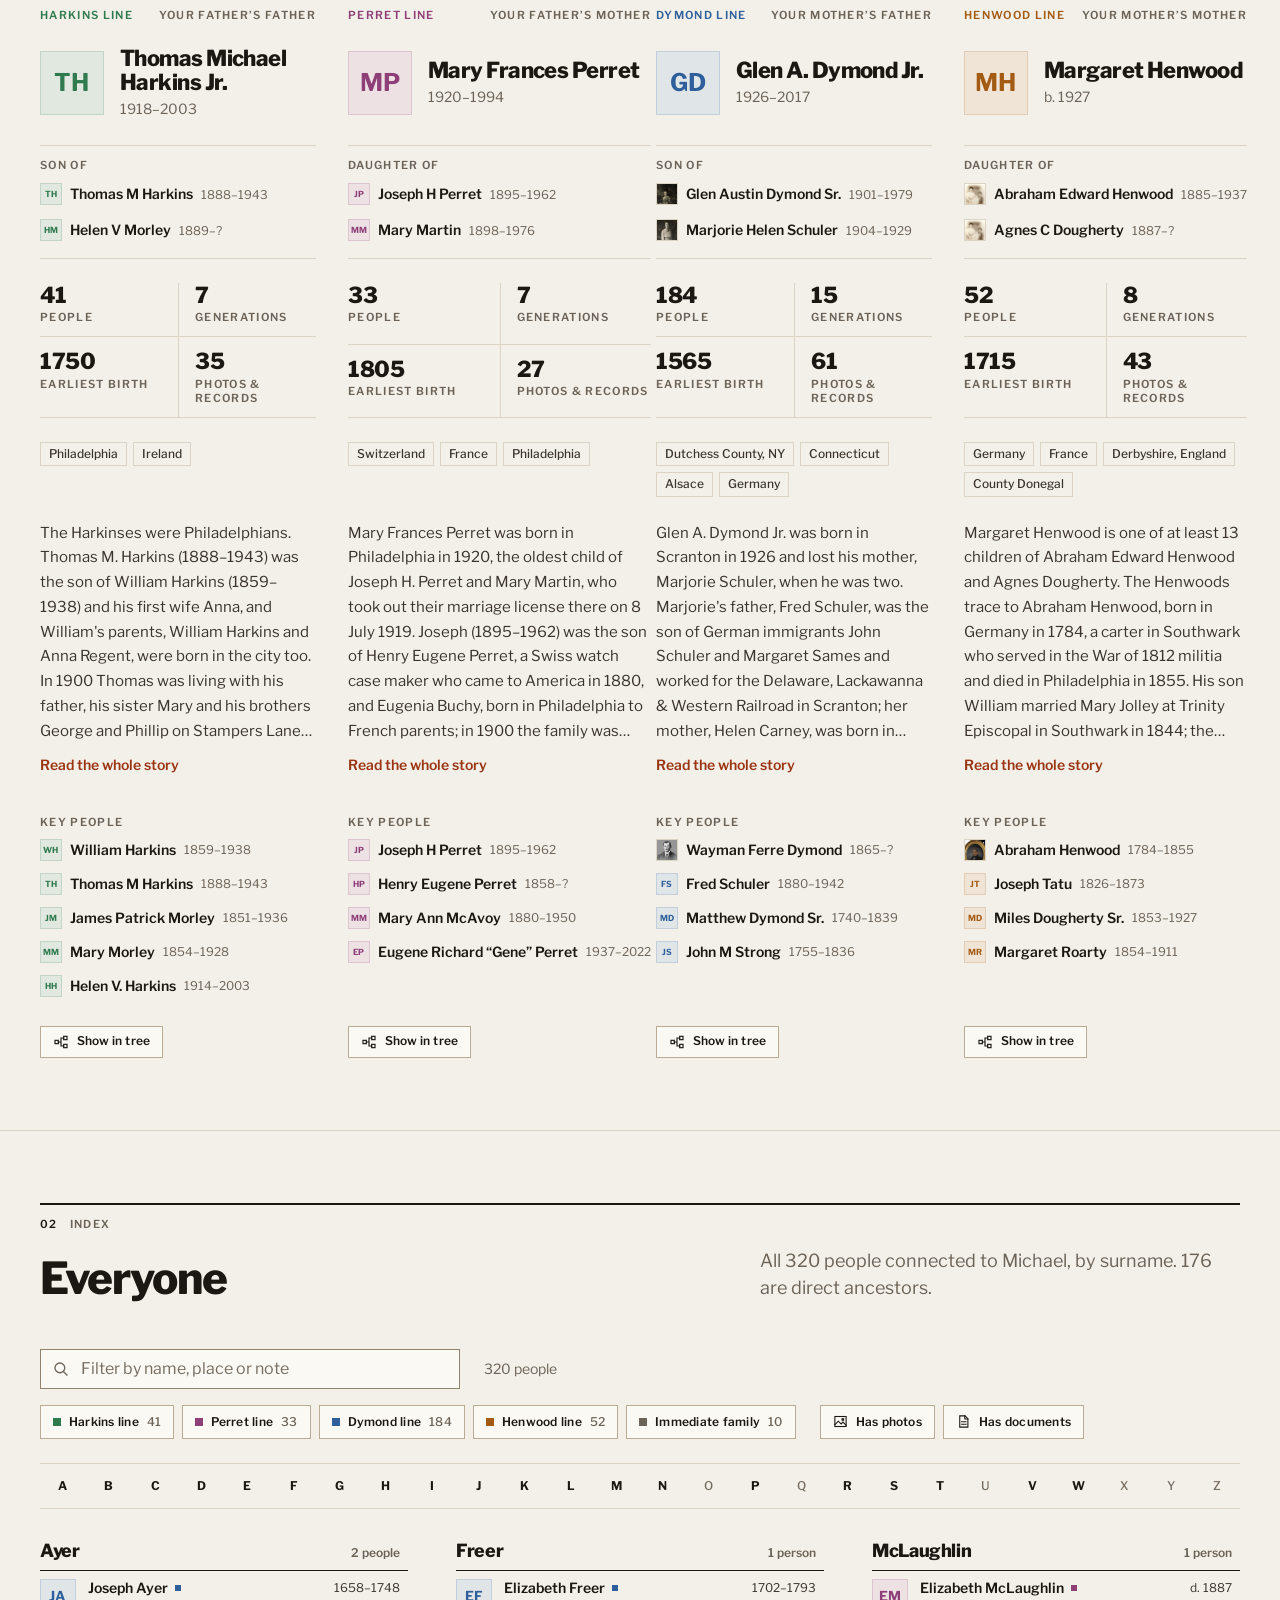
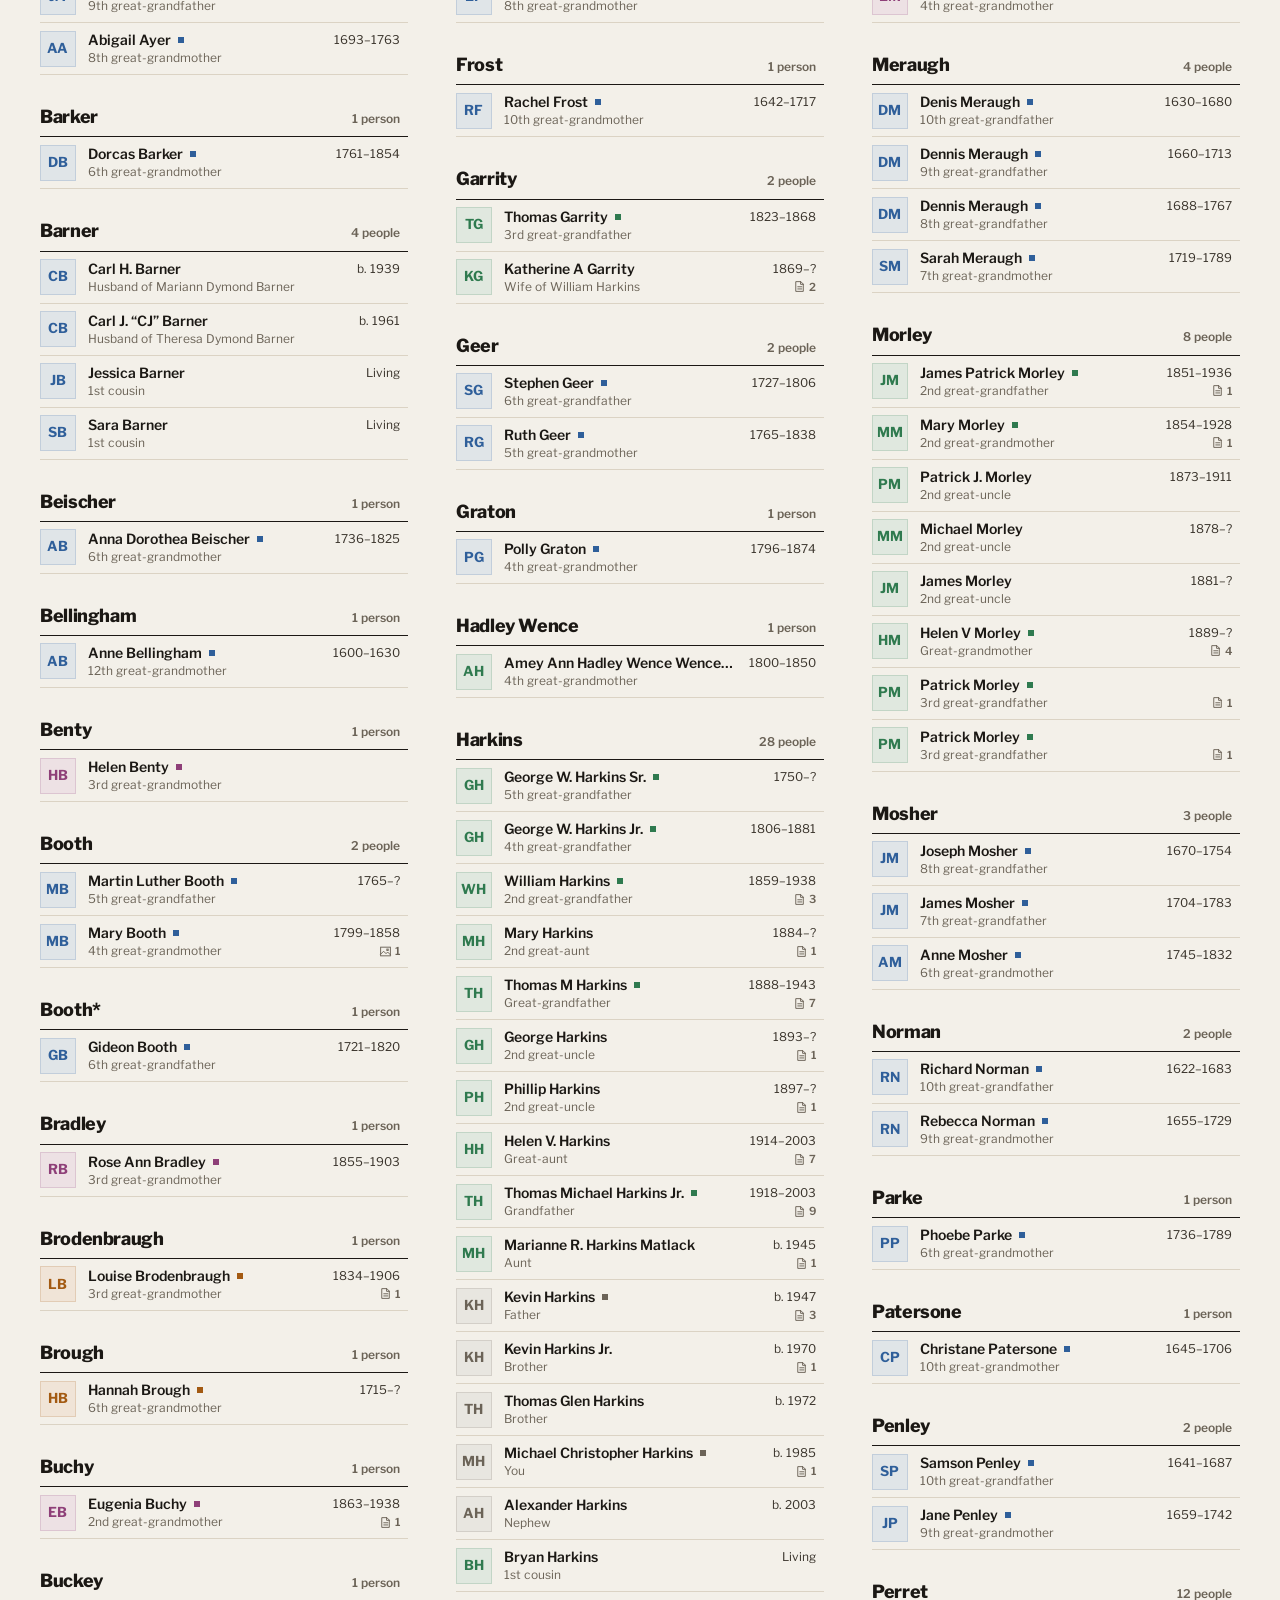
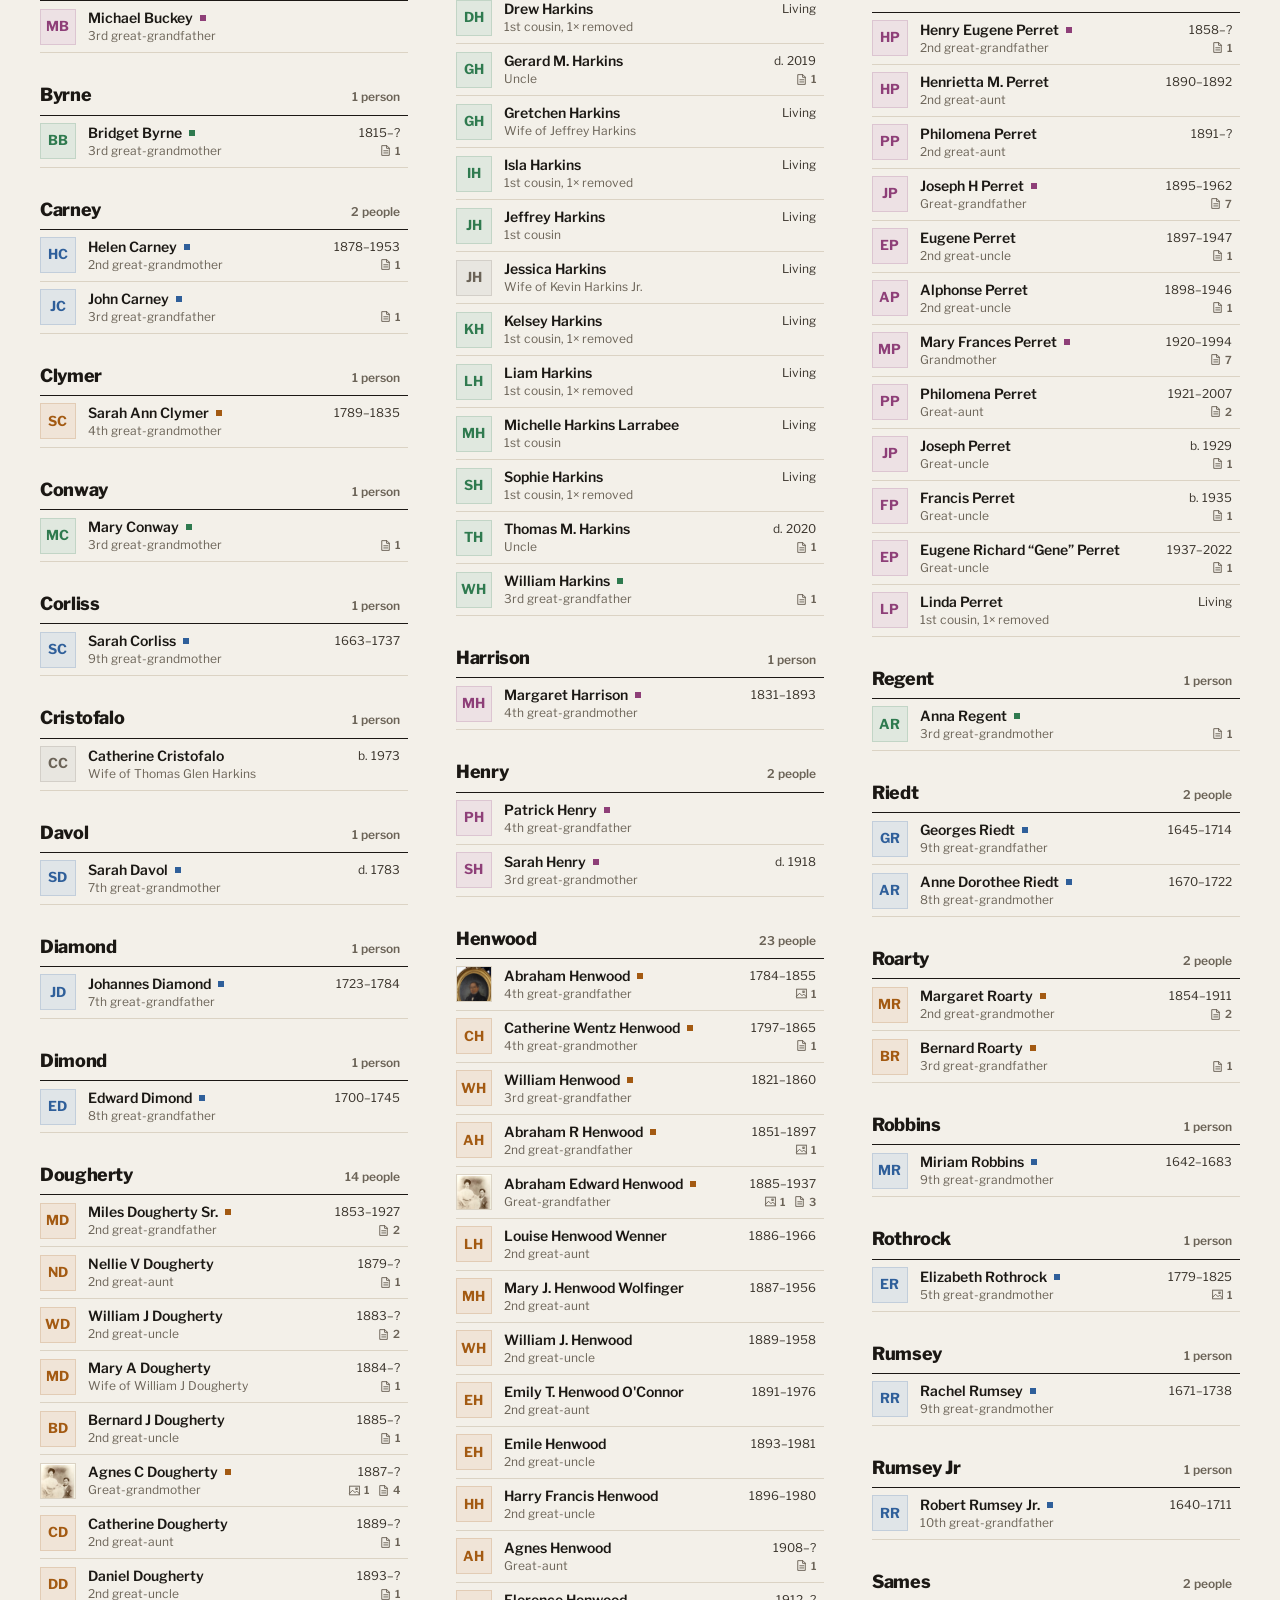
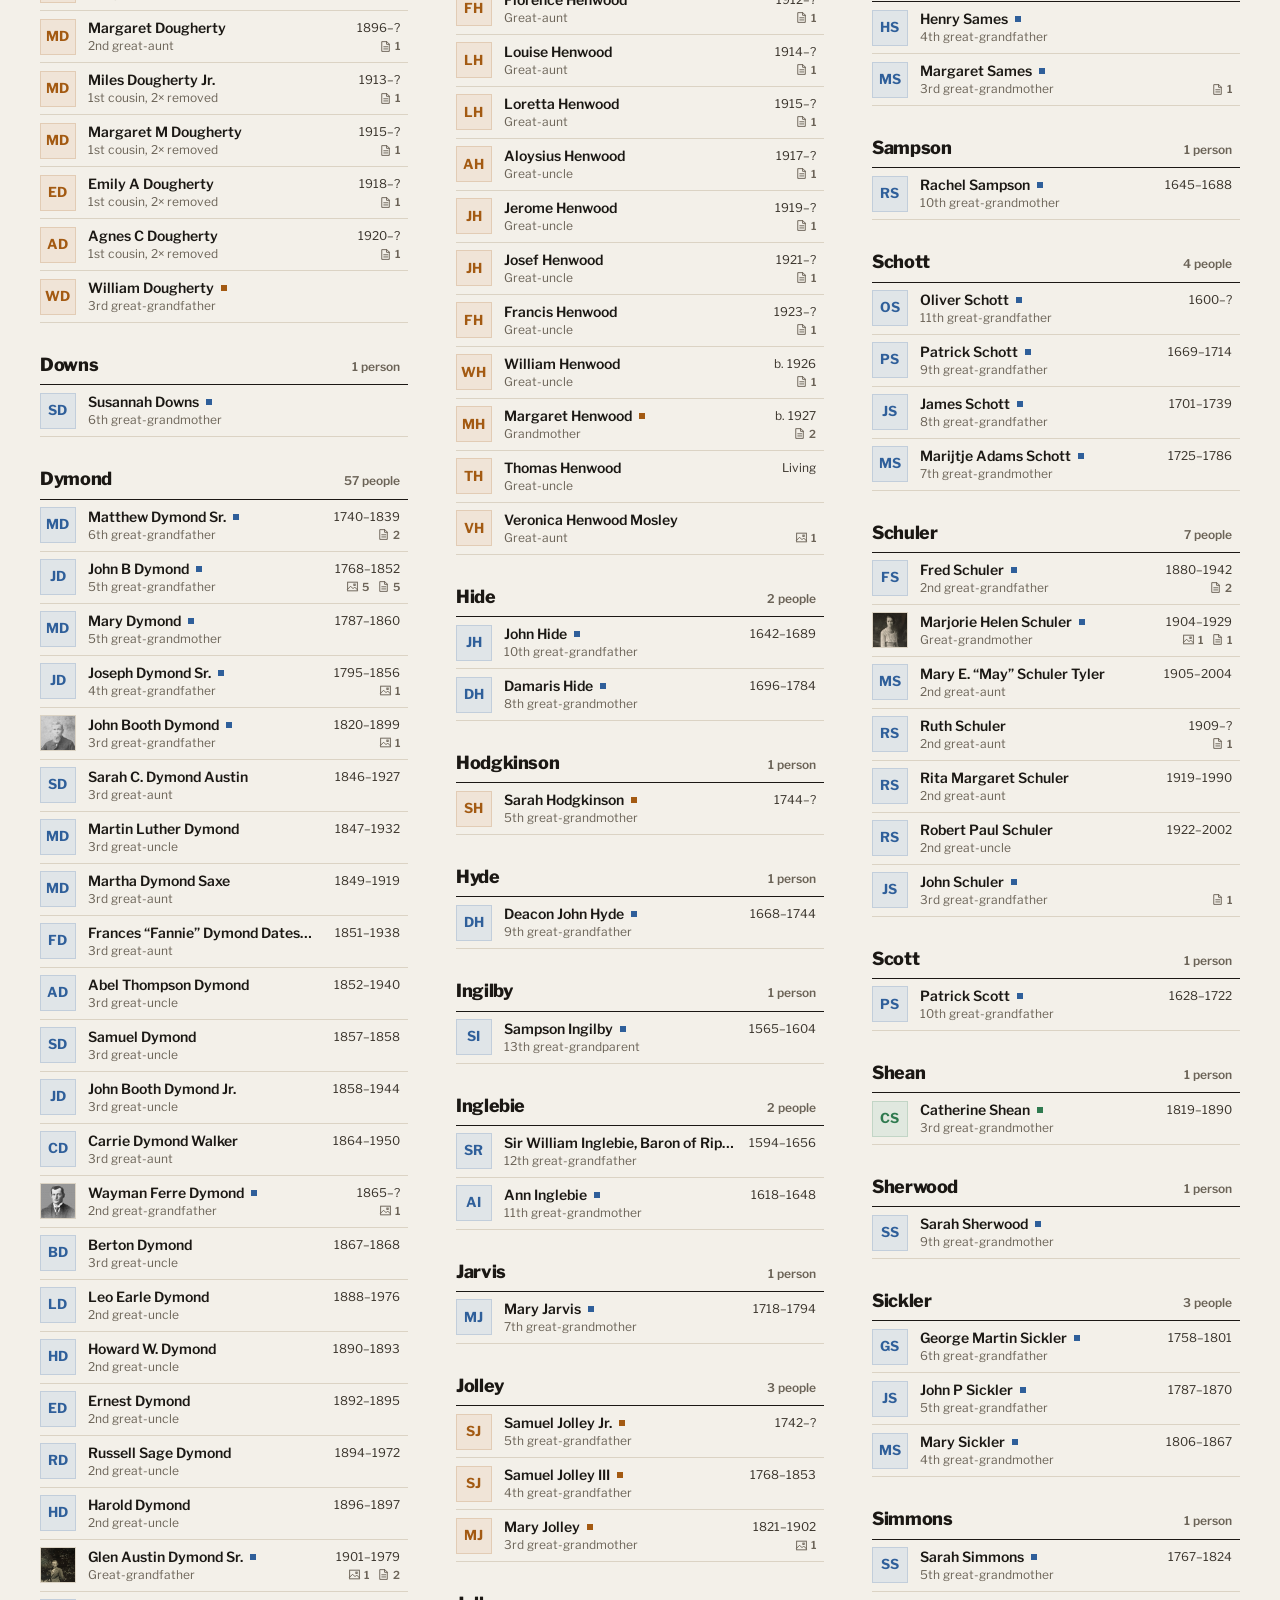
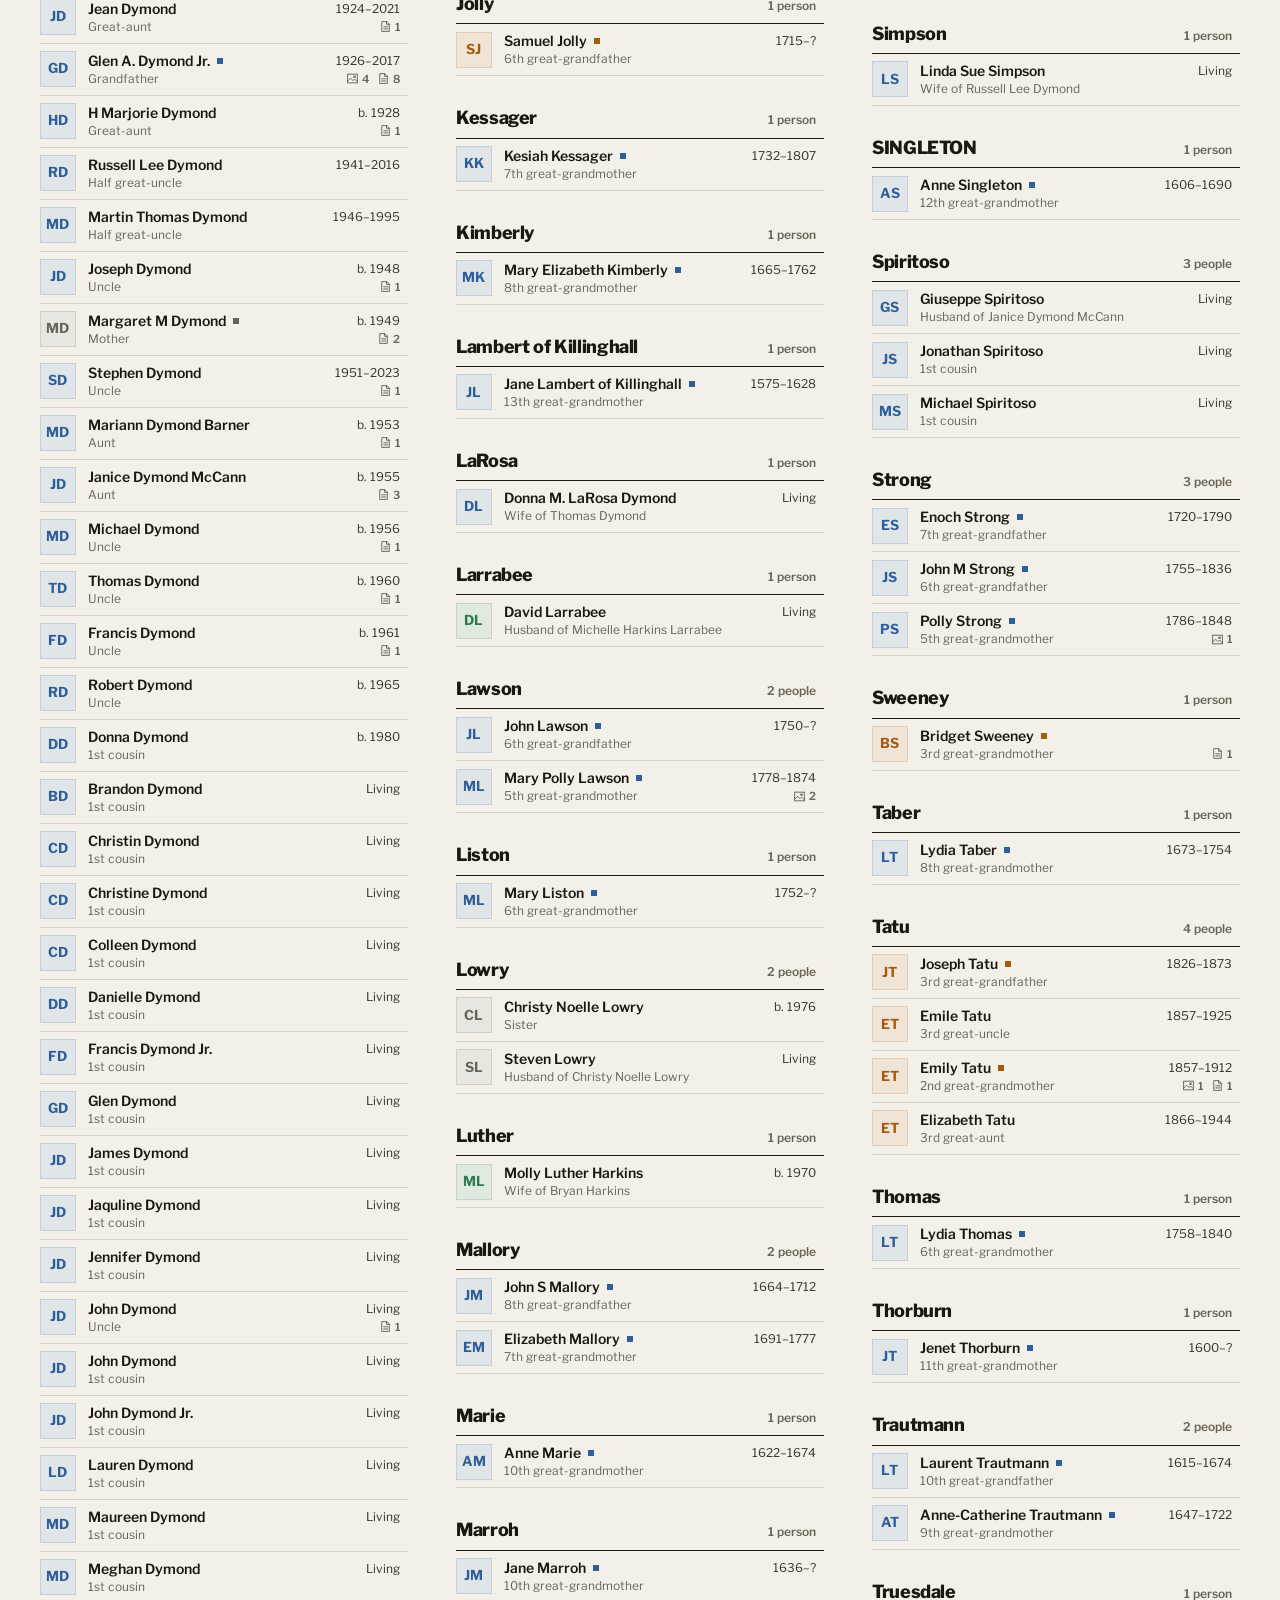
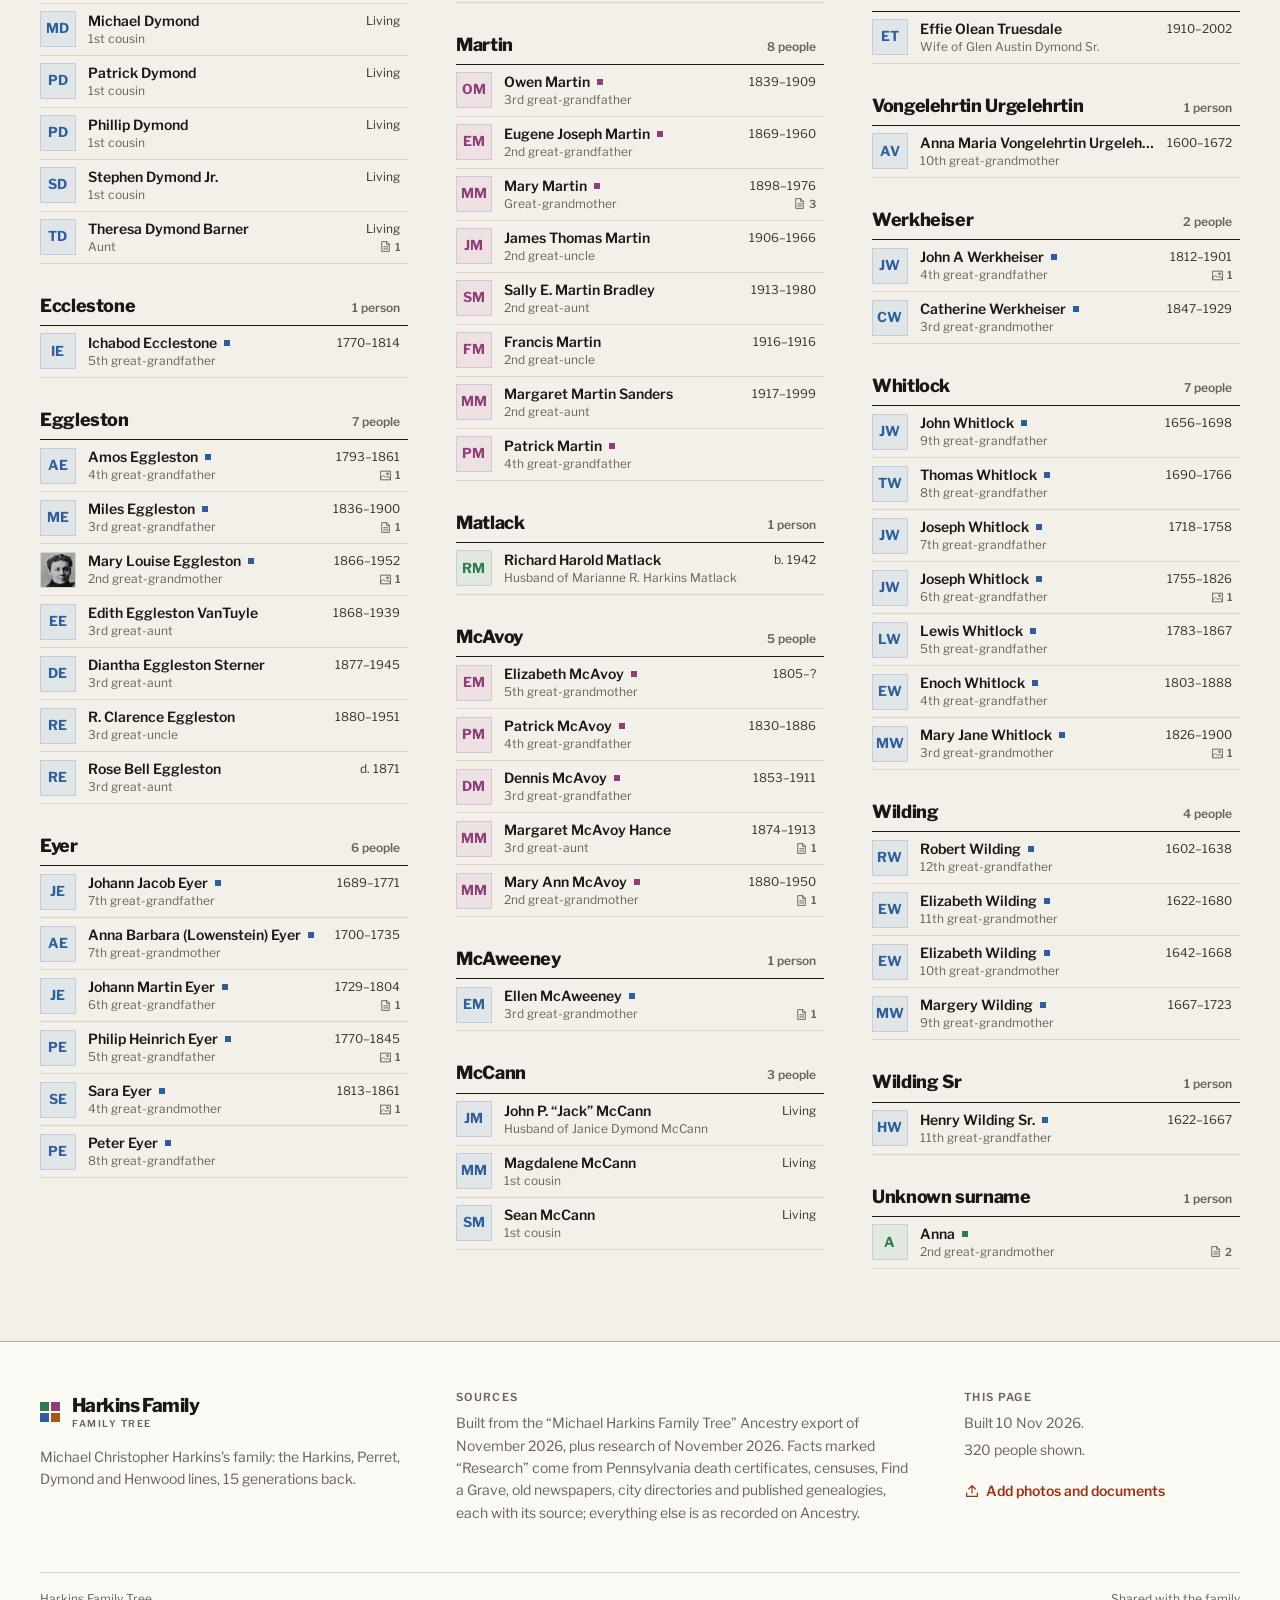
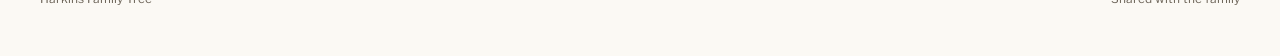
